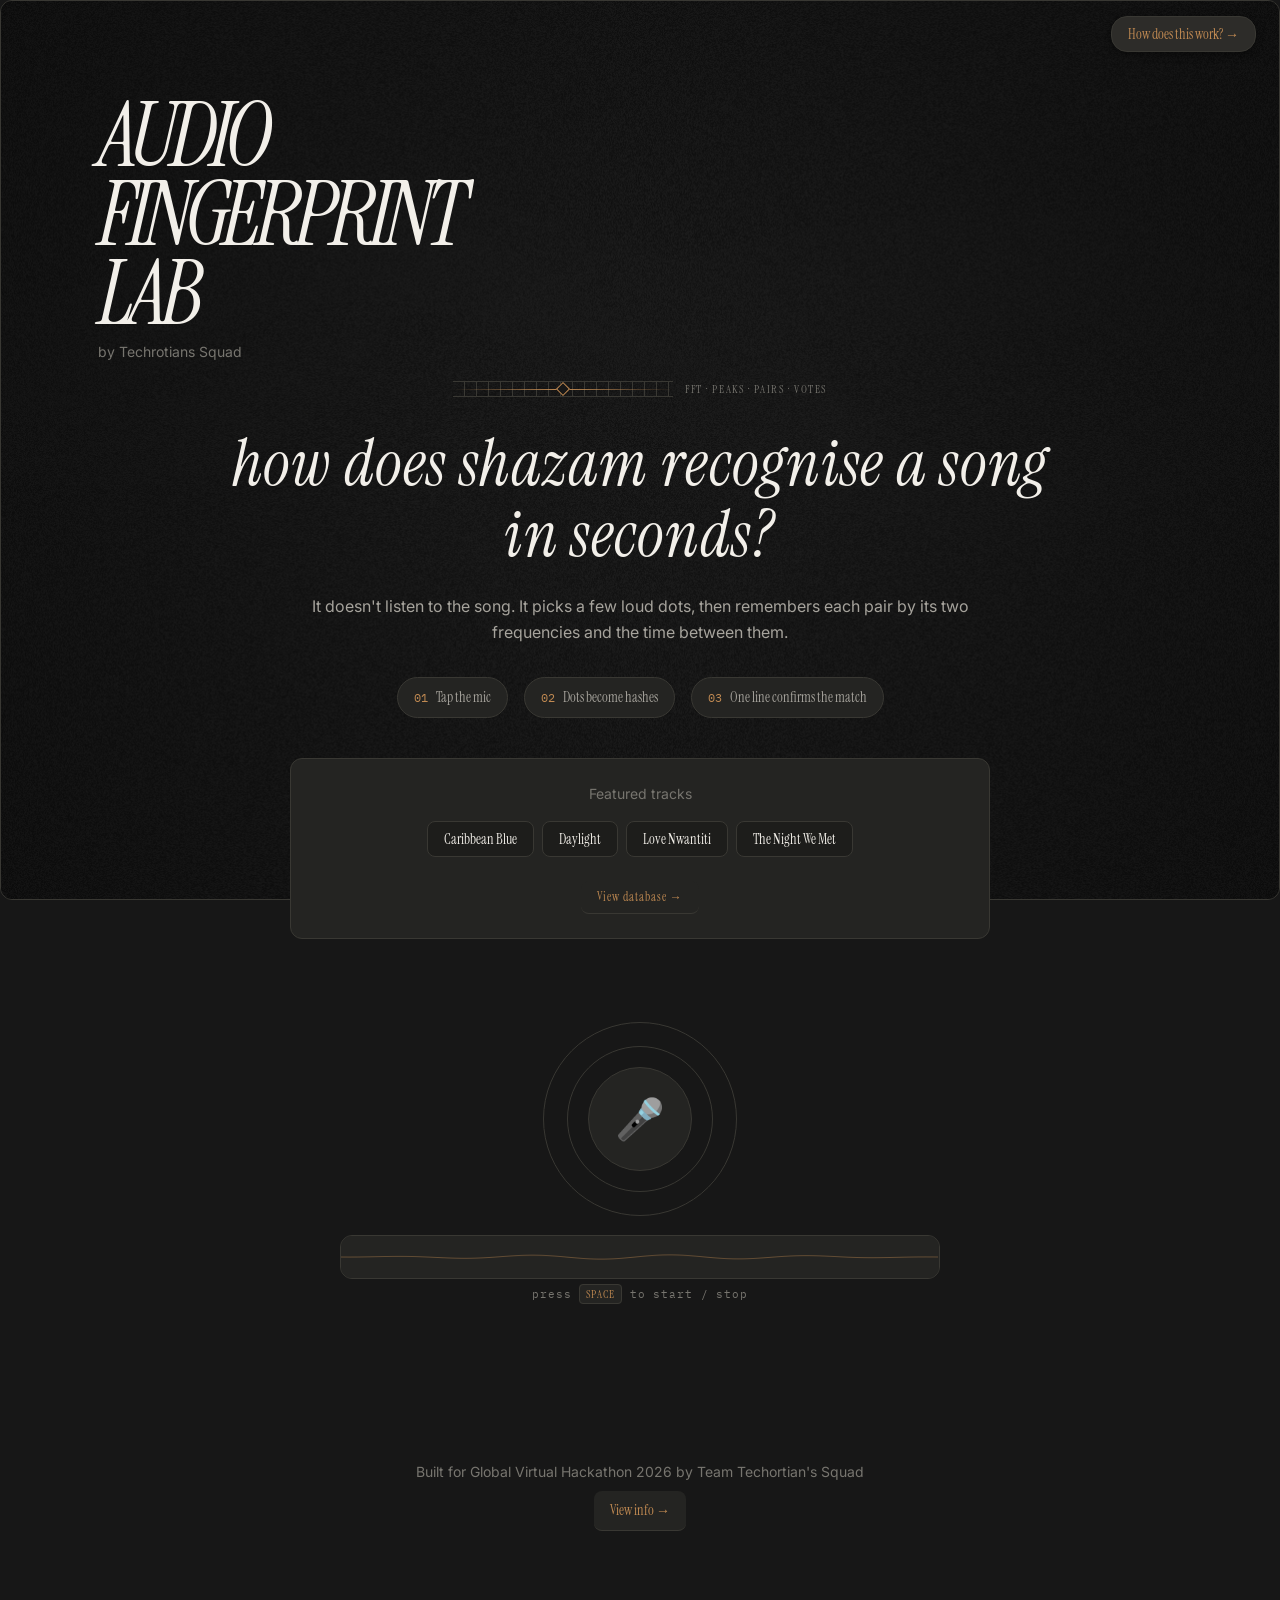
==== index.html @ 44ffc343 "Increase in Accuracy" ====
<!DOCTYPE html>
<html lang="en">
<head>
<meta charset="UTF-8">
<meta name="viewport" content="width=device-width, initial-scale=1.0">
<meta name="description" content="A browser-based visualization of constellation audio fingerprinting and Shazam-style hash matching.">
<title>Shazam Fingerprint Visualiser</title>
<link href="https://fonts.googleapis.com/css2?family=Space+Grotesk:wght@500;600&family=Inter:wght@400;500&family=IBM+Plex+Mono:wght@400&family=Instrument+Serif:ital@0;1&display=swap" rel="stylesheet">
<link rel="stylesheet" href="index.css">
<script>document.documentElement.classList.add('has-js');</script>
</head>
<body>
<canvas id="bgTexture"></canvas>
<canvas id="bgInteraction" aria-hidden="true"></canvas>
<a class="about-link" href="about.html">How does this work? &#8594;</a>
<main>
  <section id="hero">
    <div class="brand-lockup">
      <div class="brand-wordmark"><span>Audio</span><span>Fingerprint</span><span>Lab</span></div>
      <div class="brand-credit">by Techrotians Squad</div>
    </div>
    <div class="mech-strip mono" aria-hidden="true">
      <span class="mech-wave"></span>
      <span class="mech-readout">FFT · PEAKS · PAIRS · VOTES</span>
    </div>
    <h1>how does shazam recognise a song in seconds?</h1>
    <p class="thesis">It doesn't listen to the song. It picks a few loud dots, then remembers each pair by its two frequencies and the time between them.</p>
    <div class="steps">
      <div><b>01</b><span>Tap the mic</span></div>
      <div><b>02</b><span>Dots become hashes</span></div>
      <div><b>03</b><span>One line confirms the match</span></div>
    </div>
    <div class="demo-strip">
      <div class="small">Featured tracks</div>
      <div class="demo-buttons" id="demoButtons"></div>
      <a class="view-db" id="viewDb" href="about.html#database">View database &#8594;</a>
    </div>
    <div class="mic-wrap">
      <button id="micBtn" class="mic">&#127908;</button>
    </div>
    <div id="micError" class="mic-error hidden"></div>
    <div class="wave-hint">
      <canvas id="idleWave" class="idle-wave" width="600" height="44"></canvas>
      <span class="key-hint mono">press <kbd>SPACE</kbd> to start / stop</span>
    </div>
  </section>

  <div id="nowBox" class="now hidden" data-state="scanning">
    <div class="eq"><i></i><i></i><i></i><i></i></div>
    <div class="now-text">
      <span id="nowLabel" class="small">Now playing</span>
      <span id="nowName" class="now-name">—</span>
    </div>
    <div id="nowConf" class="conf-pill mono hidden">0% match</div>
    <div id="micBar" class="mic-bar hidden">
      <span class="small">Mic <b id="micState">live</b></span>
      <button id="micToggle" class="toggle">Stop mic</button>
    </div>
  </div>

  <div class="grid">
    <div class="col">
      <section id="secFft" class="panel hidden">
        <div class="section-title">Live FFT spectrum <span class="tag">0 – 4 kHz</span></div>
        <canvas id="fftCanvas" width="800" height="420"></canvas>
        <div class="axis"><span>0 Hz</span><span>1000</span><span>2000</span><span>3000</span><span>4000</span></div>
      </section>
      <section id="secSpec" class="panel hidden">
        <div class="section-title">Fingerprint anchors <span class="tag">DOTS = PEAKS · LINES = HASHES</span></div>
        <div class="canvas-wrap">
          <canvas id="specCanvas" width="800" height="280"></canvas>
          <canvas id="overlayCanvas" class="overlay" width="800" height="280"></canvas>
        </div>
        <div class="axis"><span>0 Hz</span><span>time</span><span>4000 Hz</span></div>
      </section>
    </div>
    <div class="col">
      <section id="secMatch" class="panel hidden">
        <div class="section-title">Match panel <span class="tag">TOP 3 · 5s VOTES</span></div>
        <div class="hash-ratio mono"><span id="voteMatch">0</span>/<span id="voteTotal">0</span> aligned votes</div>
        <div class="match-conf-row">
          <div class="conf match-conf"><i id="matchConfBar"></i></div>
          <span id="matchConfLabel" class="mono">0%</span>
        </div>
        <div id="cards" class="cards"></div>
      </section>
      <section id="secHash" class="panel hidden">
        <div class="section-title">Hash formation <span class="tag">LATEST 8</span></div>
        <div id="hashList" class="hash-list"></div>
      </section>
    </div>
  </div>

  <div class="wide">
    <section id="secPlayer" class="panel hidden">
      <div class="section-title">Song library <span class="tag">LOCAL ONLY</span></div>
      <div class="add-row"><label class="add-btn" for="addSong">&#43; Add song</label><input id="addSong" type="file" accept="audio/*" multiple><span id="addStatus" class="small">Local files only</span></div>
      <p class="hint">Songs in library: <span id="libraryCount" class="mono">10</span> &nbsp;·&nbsp; fingerprints stay in this browser.</p>
      <a class="view-db" href="about.html#database">View database &#8594;</a>
    </section>
    <section id="secNoise" class="panel hidden">
      <div class="section-title">Add background noise <span class="tag">OPTIONAL</span></div>
      <div class="noise-row">
        <label class="noise-label" for="noiseSlider">Background noise</label>
        <input id="noiseSlider" type="range" min="0" max="1" step="0.01" value="0">
        <span id="noiseVal" class="mono">0.00</span>
      </div>
      <div class="chain mono"><span>peaks <b id="mPeaks">0</b></span><span>&#8594;</span><span>hashes <b id="mHashes">0</b></span><span>&#8594;</span><span>votes <b id="mVotes">0</b></span></div>
      <div class="conf"><i id="confBar"></i></div>
      <p class="hint">Turn up the noise. Some dots disappear, but the <b>lines between the survivors</b> keep matching. That's the whole trick.</p>
    </section>
  </div>
  <div class="foot">
    Built for Global Virtual Hackathon 2026 by Team Techortian's Squad<br>
    <a id="infoLink" href="about.html">View info &#8594;</a>
  </div>
</main>
<div id="tourBlocker" class="hidden"></div>
<svg id="tourArrowLayer" class="hidden" xmlns="http://www.w3.org/2000/svg"></svg>
<div id="tourTip" class="hidden"></div>
<div id="eggToast" class="egg-toast mono">shazam &mdash; nice find.</div>
<div id="debugPanel" class="debug-panel hidden">
  <div class="debug-head"><span>Fingerprint debug &middot; press D to hide</span><button id="selfTestBtn" type="button">Run 8-clip self test</button></div>
  <pre id="debugBody">Waiting for audio. Press D to toggle diagnostics.</pre>
</div>
<script>

/* ---------- Static monochromatic background texture ---------- */
(function(){
  const cv=document.getElementById('bgTexture');
  if(!cv) return;
  const ctx=cv.getContext('2d',{alpha:false});
  let seed=0x9E3779B9;
  function rnd(){
    seed^=seed<<13; seed^=seed>>>17; seed^=seed<<5;
    return (seed>>>0)/4294967296;
  }
  function smoothClosed(pts){
    const n=pts.length;
    ctx.moveTo(pts[0].x,pts[0].y);
    for(let i=0;i<n;i++){
      const p0=pts[(i-1+n)%n],p1=pts[i],p2=pts[(i+1)%n],p3=pts[(i+2)%n];
      ctx.bezierCurveTo(
        p1.x+(p2.x-p0.x)/6,p1.y+(p2.y-p0.y)/6,
        p2.x-(p3.x-p1.x)/6,p2.y-(p3.y-p1.y)/6,
        p2.x,p2.y);
    }
    ctx.closePath();
  }
  function draw(){
    const w=window.innerWidth,h=window.innerHeight;
    cv.width=w; cv.height=h;
    cv.style.width=w+'px'; cv.style.height=h+'px';
    seed=0x9E3779B9;

    // Layer 1 — dense film grain folded into the #171717 base, 0.55 opacity.
    const img=ctx.createImageData(w,h),d=img.data;
    for(let i=0;i<d.length;i+=4){
      const v=(16.4+rnd()*13.2)|0;
      d[i]=v; d[i+1]=v; d[i+2]=v; d[i+3]=255;
    }
    ctx.putImageData(img,0,0);

    // Layer 2 — long, soft, drifting wave formations.
    const waveTones=['#1E1E1C','#22221F','#252523','#202020','#232321','#1F1F1D','#242422','#21211F'];
    const waves=6+Math.floor(rnd()*3);
    ctx.lineCap='round'; ctx.lineJoin='round';
    for(let n=0;n<waves;n++){
      const baseY=h*(0.10+rnd()*0.80), amp=h*(0.05+rnd()*0.18);
      let x=-64, y=baseY+(rnd()-0.5)*amp;
      ctx.beginPath(); ctx.moveTo(x,y);
      while(x<w+80){
        const step=w/(2+Math.floor(rnd()*3));
        ctx.bezierCurveTo(
          x+step*0.32, y+(rnd()-0.5)*amp*2.2,
          x+step*0.68, baseY+(rnd()-0.5)*amp*2.2,
          x+step, baseY+(rnd()-0.5)*amp*1.3);
        x+=step; y=baseY+(rnd()-0.5)*amp*1.3;
      }
      ctx.strokeStyle=waveTones[n%waveTones.length];
      ctx.lineWidth=60+rnd()*60;
      ctx.globalAlpha=0.03+rnd()*0.04;
      ctx.stroke();
    }

    // Layer 3 — topographic contour clusters in a few organic regions.
    const clusters=3+Math.floor(rnd()*2);
    ctx.lineWidth=1;
    for(let c=0;c<clusters;c++){
      const cx=w*(0.12+rnd()*0.76), cy=h*(0.15+rnd()*0.70);
      const rx=90+rnd()*170, ry=60+rnd()*120;
      const lines=8+Math.floor(rnd()*5);
      ctx.strokeStyle=(c%2)?'#202020':'#282826';
      ctx.globalAlpha=0.08+rnd()*0.04;
      for(let k=0;k<lines;k++){
        const s=0.55+k*(0.92/lines), pts=[];
        for(let j=0;j<12;j++){
          const a=(j/12)*Math.PI*2;
          const wob=1+0.14*Math.sin(a*3+c)+0.08*Math.cos(a*5+k);
          pts.push({x:cx+Math.cos(a)*rx*s*wob,y:cy+Math.sin(a)*ry*s*wob});
        }
        ctx.beginPath(); smoothClosed(pts); ctx.stroke();
      }
    }

    // Layer 4 — short woven fabric fibres.
    ctx.lineWidth=0.6;
    const fibres=['#1A1A18','#1E1E1C','#222220'];
    for(let i=0;i<260;i++){
      const x=rnd()*w, y=rnd()*h, a=rnd()*Math.PI*2, len=4+rnd()*8;
      ctx.strokeStyle=fibres[Math.floor(rnd()*3)];
      ctx.globalAlpha=0.06+rnd()*0.03;
      ctx.beginPath(); ctx.moveTo(x,y);
      ctx.lineTo(x+Math.cos(a)*len,y+Math.sin(a)*len); ctx.stroke();
    }

    // Layer 5 — photographic vignette.
    ctx.globalAlpha=1;
    const g=ctx.createRadialGradient(w/2,h/2,Math.min(w,h)*0.18,w/2,h/2,Math.max(w,h)*0.78);
    g.addColorStop(0,'rgba(0,0,0,0)');
    g.addColorStop(1,'rgba(0,0,0,0.45)');
    ctx.fillStyle=g; ctx.fillRect(0,0,w,h);
  }
  draw();
  let timer=0;
  window.addEventListener('resize',function(){clearTimeout(timer);timer=setTimeout(draw,120);});
})();

/* ---------- Pointer-reactive background grain ---------- */
(function(){
  const cv=document.getElementById('bgInteraction');
  if(!cv) return;
  const ctx=cv.getContext('2d');
  if(!ctx) return;

  let width=0,height=0,dpr=1,targetX=0,targetY=0,x=0,y=0;
  let hasPointer=false,pointerDown=false,lastMove=0,frame=0;
  const ripples=[];

  function schedule(){
    if(!frame) frame=requestAnimationFrame(render);
  }
  function resize(){
    dpr=Math.min(window.devicePixelRatio||1,2);
    width=window.innerWidth;height=window.innerHeight;
    cv.width=Math.round(width*dpr);cv.height=Math.round(height*dpr);
    cv.style.width=width+'px';cv.style.height=height+'px';
    ctx.setTransform(dpr,0,0,dpr,0,0);
    schedule();
  }
  function moveTo(e){
    targetX=e.clientX;targetY=e.clientY;
    if(!hasPointer){x=targetX;y=targetY;hasPointer=true;}
    lastMove=performance.now();
    schedule();
  }
  function drawGrain(cx,cy,radius,intensity,count){
    for(let i=0;i<count;i++){
      const angle=Math.random()*Math.PI*2;
      const distance=Math.sqrt(Math.random())*radius;
      const falloff=1-distance/radius;
      const alpha=(.45+Math.random()*.42)*intensity*Math.sqrt(falloff);
      const size=Math.random()<.65?1:Math.random()<.9?2:3;
      ctx.fillStyle='rgba(166,163,156,'+alpha.toFixed(3)+')';
      ctx.fillRect(cx+Math.cos(angle)*distance,cy+Math.sin(angle)*distance,size,size);
    }
  }
  function drawGrainRipple(cx,cy,radius,intensity,progress){
    const clusters=Math.round(12+progress*12);
    for(let i=0;i<clusters;i++){
      const centerAngle=Math.random()*Math.PI*2;
      const grains=3+Math.floor(Math.random()*7);
      for(let j=0;j<grains;j++){
        const angle=centerAngle+(Math.random()-.5)*.42;
        const distance=Math.max(0,radius+(Math.random()-.5)*(10+progress*24));
        const alpha=(.35+Math.random()*.5)*intensity;
        const size=Math.random()<.65?1:Math.random()<.9?2:3;
        ctx.fillStyle='rgba(166,163,156,'+alpha.toFixed(3)+')';
        ctx.fillRect(cx+Math.cos(angle)*distance,cy+Math.sin(angle)*distance,size,size);
      }
    }
  }
  function render(now){
    frame=0;
    ctx.clearRect(0,0,width,height);

    const age=now-lastMove;
    const intensity=pointerDown?1:Math.max(0,1-age/850);
    if(hasPointer && intensity>.01){
      x+=(targetX-x)*.24;y+=(targetY-y)*.24;
      drawGrain(x,y,66, intensity, Math.round(1800+intensity*1500));
    }

    for(let i=ripples.length-1;i>=0;i--){
      const ripple=ripples[i],progress=Math.max(0,(now-ripple.time)/1050);
      if(progress>=1){ripples.splice(i,1);continue;}
      const radius=progress*260;
      drawGrainRipple(ripple.x,ripple.y,radius,(1-progress)*.85,progress);
    }

    if((hasPointer && intensity>.01) || ripples.length) schedule();
  }

  window.addEventListener('pointermove',moveTo,{passive:true});
  window.addEventListener('pointerdown',function(e){
    moveTo(e);
    pointerDown=true;
    ripples.push({x:e.clientX,y:e.clientY,time:performance.now()});
    if(ripples.length>5) ripples.shift();
    schedule();
  },{passive:true});
  window.addEventListener('pointerup',function(){pointerDown=false;});
  window.addEventListener('pointercancel',function(){pointerDown=false;});
  window.addEventListener('blur',function(){pointerDown=false;});
  window.addEventListener('resize',resize,{passive:true});
  resize();
})();

const $ = id => document.getElementById(id);
const DATABASE_URL='about.html#database';

function ensureDebugPanel(){
  const el=$('debugPanel');
  if(!el.dataset.wired){
    el.dataset.wired='1';
    $('selfTestBtn').addEventListener('click', runSelfTest);
  }
  return el;
}
let state = {
  ctx:null, analyser:null, micSource:null, noiseSource:null, noiseGain:null, stream:null,
  running:false, micGen:0, peaks:[], peakId:0, hashes:[], hashedPairs:new Set(),
  cards:[], matchedPeaks:new Set(), sessionStart:0, lastPeakTime:0,
  noiseLevel:0, mix:null, winner:null, scanCandidate:null,
  listenStart:null, lastPeakAt:0, decision:'scanning', learning:null,
  micConnected:false, micDenied:false, confidence:0, hashSig:'',
  debug:false, dbg:{peakFrames:[],lookups:0,hits:0,hashTotal:0,lastLog:0,report:null},
  selfTest:null,
};
const BUILTIN_SONGS=[{"name":"The Winner Takes It All","index":[["1A345",[30.5,31,31.25,31.5,32,32.5,33,33.25,33.5,34.75,37,37.5,49.25,49.75,54,54.25,56.25,56.75]],["1A34A",[30.5,31,31.5,31.75,32,32.5,32.75,33,33.75,37,40.75,49.25,54.5,55.5,56.25,58.75]],["1A683",[3.75,4.5,5.25,33.25,33.75,37,37.5,38,46.75,50.25,56.25,56.5]],["1A688",[3,4.5,32.75,33.25,33.75,37,37.5,49,49.75,54.75,55.5]],["1A68A",[3,3.75,4.5,32.5,33,33.5,40.75,54.5,55.5]],["34348",[3,3.75,18,34,34.5,37.25,49.75,55.5,56.5]],["1A348",[3,3.75,4.5,30.5,34,49,49.75,54.75]],["34343",[18.5,33.5,34.5,37.25,37.75,48.75,56.25,56.5]],["4E34A",[17.75,31,32.5,33.75,34.25,49.25,53.25,58.75]],["68343",[32.75,33,33.25,35,41.5,49,54.25,56.5]],["1A4E3",[18.75,31.25,31.5,31.75,49,49.25,56.75]],["1D345",[25.75,32.25,32.75,40.25,46.25,55.75,56]],["27343",[5,30.25,31.5,31.75,49.5,57,58.5]],["3468A",[3,3.75,17.5,33.5,37.25,48.75,55.5]],["34D03",[3.75,18,18.5,37.25,38.25,48.75,56.25]],["68345",[4,4.75,18.25,33.25,37,37.5,54.25]],["68348",[32.75,33,33.25,42.25,49,56.5,59]],["68688",[4.75,32.75,33.25,37,37.5,42.25,49]],["172EA",[44,44.5,45.5,46.25,46.5,47.25]],["1A268",[30.5,31.25,31.75,33.25,33.75,41.75]],["1D9C3",[16.75,17.5,23.25,25.75,32.25,32.75]],["4E348",[30.5,31,32.5,33,34.25,53.25]],["68683",[18.25,33.25,37,37.5,41.5,56.5]],["1734A",[39.75,48.25,53,54.5,55.25]],["1A4E5",[4.5,15.75,33.75,41.75,56.5]],["1A9C5",[30.5,32,33.25,33.75,37.5]],["1AD08",[32,32.5,37.5,40.75,56.75]],["1D34A",[25.25,32.25,32.75,45.75,55.75]],["1D4EA",[16.75,28.5,29.25,44.75,56]],["1D745",[16.75,17.5,32.75,51.25,58]],["213AA",[6.75,16.5,22.25,24.5,50.75]],["27D0A",[17.75,31.75,32,48,53.25]],["2E34A",[3.5,30,46,48.25,55.25]],["3426A",[33.5,34,47,50.5,56.75]],["4E4E5",[7.5,16.5,17.75,31,33.75]],["172E5",[39.25,44,44.5,45]],["1A265",[26.25,33.75,34,57.25]],["1A468",[3,3.75,5.25,38]],["1A9A5",[4.5,33.75,34.75,50.5]],["1AD05",[32.75,37,38,41.75]],["1D3A8",[11.25,16.75,23.25,28.5]],["1DD08",[16.75,17.5,32.25,55.75]],["279C8",[16.25,17,30.25,31.75]],["27D05",[17,17.75,18.25,57]],["2E2E5",[39.25,44,46,54]],["3434A",[30.5,34,48.75,55.5]],["349C3",[17.5,33.5,34,37.75]],["3A343",[18.5,40.5,56,58.5]],["4E268",[26,30.5,33.75,34.25]],["4E343",[26,31,33,33.75]],["4E345",[31,32.5,34.25,49.25]],["4ED05",[17,17.75,32.5,38]],["573A5",[22.75,26.75,28.75,45.25]],["68D08",[4,17.5,37.5,41.5]],["11343",[37.75,42.75,54]],["173A3",[44,44.5,45.5]],["17AE8",[39.75,44.5,55.25]],["1A22A",[3.75,37.5,41.75]],["1A2EA",[43,54.25,58.75]],["1A5CA",[3.75,43,54.25]],["1D348",[25.5,46.25,58]],["1D5C3",[28.5,44.25,45.75]],["1D8A3",[24,28.5,46.25]],["1DAE3",[28.5,40.25,55.75]],["1DB83",[12,45.25,45.75]],["23345",[3.25,15.25,37]],["23688",[3.25,4.5,37]],["272C8",[8,48,58.5]],["273A8",[31.5,32,45]],["27688",[17.75,42.25,48]],["27743",[17,17.75,18.25]],["34463",[3,5.25,5.5]],["345CA",[3.75,38.25,43]],["3AD03",[17.25,18,18.5]],["45E8A",[15.75,24.25,28.75]],["4D343",[5,34.5,34.75]],["4D3A3",[23,29,51]],["4E3A3",[7.5,16.5,32.5]],["4ECEA",[17.75,53.25,58.75]],["4ED0A",[16.5,17.75,53.25]],["574E5",[20.25,29,45.25]],["57FE3",[19,27.5,51.75]],["5CFE5",[19.25,19.75,46]],["68223",[37.5,38.25,54.25]],["68FEA",[18.25,18.75,35]],["162E5",[43.5,59.25]],["169C5",[7,48.75]],["17345",[46.25,46.5]],["175A5",[39.25,48.25]],["175C5",[44,45.5]],["17B85",[45,45.5]],["17B8A",[44.5,45]],["1A223",[4.5,37.5]],["1A2C5",[43,58.75]],["1A325",[40.75,56.5]],["1A428",[15.75,41.75]],["1A463",[3,5.25]],["1A825",[15.75,58.75]],["1D32A",[40.25,56]],["1D743",[40.25,55.75]],["1DEA8",[25.75,28.5]],["203A5",[31.75,50.75]],["2124A",[9,9.5]],["21345",[34.25,42.5]],["21748",[9,16.5]],["21E88",[9,24.5]],["229C8",[37.25,52.5]],["22CE3",[52.5,53.5]],["23348",[3.75,4.5]],["272E5",[45,45.75]],["27B8A",[18.25,45]],["2B4E8",[4.25,20]],["2D34A",[39.75,48.75]],["2E4EA",[44,48.25]],["2E683",[3.5,55.25]],["2E9CA",[30,48.25]],["2EAE8",[44.5,55.25]],["34428",[33.5,41.75]],["349A5",[34,50.5]],["34AE5",[18.5,55.5]],["34B88",[11.5,18.5]],["34FE8",[11.5,18.5]],["3A685",[18,56]],["3A9C5",[17.25,33.25]],["3AD0A",[17.25,40.5]],["3AFE3",[17.25,51.75]],["413A8",[24.75,31.5]],["41E85",[16.25,24.75]],["45825",[15.75,24.25]],["4E4E8",[17,31]],["4E5C8",[26,53.25]],["4E688",[17.75,33.75]],["4E743",[17,17.75]],["4E825",[31,58.75]],["4E9C8",[17,33]],["57343",[40.5,56]],["57B83",[19,45.25]],["57B88",[19,45.25]],["57FE8",[19,28.75]],["5C3A3",[45.5,46]],["5CAEA",[19.25,28]],["5CB85",[19.25,45.5]],["5CFEA",[19.25,45.5]],["663A3",[7.5,27]],["66FE8",[7.5,27]],["6868A",[17.5,33]],["689C3",[17.5,49]],["689C5",[33.25,37.5]],["68B8A",[18.25,18.75]],["743A3",[11,25.25]],["749C8",[25.25,29.75]],["7FAEA",[19.25,27.75]],["7FFEA",[19.25,30.75]],["119C3",[37.75]],["124A8",[10]],["13CC3",[26.75]],["162EA",[43.5]],["16423",[8.75]],["16428",[8.75]],["165C5",[43.5]],["1674A",[8.75]],["173AA",[39.25]],["174E5",[44.5]],["178AA",[45.5]],["19345",[41.25]],["19685",[41.25]],["19D03",[41.25]],["1A565",[3.75]],["1A5E3",[43]],["1A865",[43]],["1ACC8",[26.25]],["1D2CA",[7.75]],["1D828",[24]],["1D8A8",[45.75]],["1D8AA",[23.25]],["1D9A5",[28.5]],["1DBA8",[29.25]],["21245",[9.5]],["212CA",[42.5]],["21425",[9]],["215E8",[42.5]],["21685",[42.5]],["21743",[9.5]],["2186A",[42.5]],["21AE5",[22.25]],["21E83",[9.5]],["224E8",[52.5]],["234E5",[4.5]],["2356A",[3.25]],["239A5",[4.5]],["275C8",[53.25]],["275CA",[45]],["27B85",[45]],["2B343",[4.25]],["2B34A",[4.25]],["2B463",[4.25]],["2B9A8",[4.25]],["2D3A5",[39.75]],["2D5CA",[47.25]],["2D748",[39.75]],["2DAE8",[39.75]],["2E8A5",[46]],["2F2C3",[43.25]],["2F5C8",[43.25]],["2F863",[43.25]],["342C5",[43]],["343A8",[50.5]],["345E3",[43]],["34768",[50.5]],["34865",[43]],["34FE5",[3]],["392C8",[35.5]],["39588",[35.5]],["39803",[35.5]],["3A243",[9.75]],["3A328",[40.5]],["3A448",[51.75]],["3A4AA",[9.75]],["3ACEA",[51.75]],["3B745",[51.25]],["3BFE8",[51.25]],["402C5",[35.75]],["40585",[35.75]],["432EA",[43.5]],["435C5",[43.5]],["455A8",[46.5]],["45FE5",[24.25]],["4D2CA",[35.25]],["4D58A",[35.25]],["4D723",[35.25]],["4D748",[51]],["4D763",[51]],["4D805",[35.25]],["4DBAA",[29]],["4DEA3",[29]],["4DFEA",[51]],["4E2C5",[58.75]],["4ECCA",[26]],["57328",[40.5]],["57D0A",[40.5]],["5C5C5",[45.5]],["5C8A5",[46]],["5C8AA",[45.5]],["5D4E3",[30]],["5DFE8",[30]],["674E5",[52.75]],["679C5",[52.75]],["6842A",[41.5]],["68AE8",[18.25]],["7434A",[25.25]],["744AA",[9.75]],["754EA",[29.25]],["75BA8",[29.25]],["7F4E5",[20.25]],["7FCE8",[52]],["7FE85",[24.75]],["13265",[11,11.25,11.5,32,34,34.25,34.5,42,57.75]],["1D3A5",[10.25,10.75,25.25,32.25,44.25,44.75,45.25,45.75,51.25]],["2734A",[17.75,29.5,30.25,34.25,45.75,49.25,49.5,53.25]],["34345",[4,4.75,30.5,33.5,34.5,40.25,48.75,49.75]],["13348",[15,29.75,31.25,32.5,34,34.25,34.5]],["1A3AA",[15.75,26.25,31.25,31.75,34.75,50.25,54.75]],["34685",[17.5,18,33.5,34,37.25,37.75,56.25]],["1D4E3",[7.75,16.75,17.5,23.25,29.25,44.75]],["27683",[5,17.75,18.25,30.25,34.25,49.5]],["273A3",[14,23,29,32,45]],["273A5",[13.75,16.25,17,23.5,45.75]],["274E8",[16.25,17,18.25,29.5,45]],["4E68A",[16.5,17,19,32.5,33]],["1226A",[10,10.5,10.75,25.75]],["13345",[31.25,34.5,42.5,58.25]],["173A8",[44,44.5,45,45.5]],["1A225",[38,47,54,54.25]],["1A4E8",[31,31.25,41.75,56.25]],["1A9A8",[33.5,33.75,34,50.25]],["1A9C8",[15.75,31.75,33,49.75]],["1D688",[32.75,46.25,55.75,56]],["274E5",[17.75,23,29,31.5]],["279CA",[29.5,31.5,32,49.5]],["2E685",[3.5,4.75,30,48.25]],["34D0A",[3,34,55.5,56.5]],["4E683",[17.75,33.75,34.25,38]],["684E3",[4.75,17.5,18.75,49]],["12265",[10.5,10.75,26.25]],["125C3",[3.25,26.25,39]],["1334A",[42,48,57.75]],["139C3",[13.5,34,58.5]],["143A8",[44,45,55]],["163A8",[7,9.5,43.5]],["175CA",[45,47.25,53]],["1A4EA",[30.5,33.25,47]],["1A5C5",[3,26.25,54.75]],["1AC28",[15.75,31.25,35]],["1D265",[11.25,29.25,58]],["2726A",[14,30.25,31.5]],["278A8",[5,23.5,45.75]],["2C5C5",[12.75,28.25,54.75]],["2E26A",[13.25,28.75,44]],["2E343",[3.5,54,55.25]],["2E3A5",[26.75,28.75,55.25]],["2E68A",[39.25,46,55.25]],["34468",[3,3.75,5.25]],["34745",[17.5,18,55.5]],["61D0A",[16.5,32,48]],["11228",[37.75,54]],["12CC8",[10,26.25]],["134E5",[29.75,31.25]],["13748",[32.5,57.75]],["139CA",[32,57.75]],["142E5",[44,45]],["16345",[48.75,59.25]],["173A5",[39.75,55.25]],["174E3",[45.5,53]],["174EA",[44,48.25]],["17748",[39.75,55.25]],["1A405",[31.25,50.25]],["1A645",[40.75,56.5]],["1AAE5",[26.25,55.5]],["1D2E8",[44.75,45.75]],["1D448",[23.25,51.75]],["1D64A",[40.25,56]],["222E5",[38.75,52.5]],["22825",[24.25,31]],["23228",[37,38.75]],["235C3",[3.25,4.5]],["2368A",[3.75,4.5]],["2742A",[8,23.5]],["27445",[20.75,23.5]],["275C3",[45.75,48]],["2768A",[17,49.5]],["2774A",[16.25,17]],["27C23",[16.25,31.75]],["27CE5",[18.25,53.25]],["2C3AA",[28.25,54.75]],["2E3AA",[13.25,39.25]],["2E4E5",[13.25,44.5]],["2E5A5",[39.25,48.25]],["2E9A3",[4.75,28.75]],["32268",[41.25,57]],["33348",[33,34]],["33685",[33,41.25]],["34228",[4,37.75]],["342EA",[38.25,43]],["3A688",[17.25,33.25]],["454E5",[15.75,23]],["4D268",[29,34.25]],["4D685",[5,33]],["4EFE3",[19,30.5]],["574E8",[22.75,28.75]],["57FEA",[26.75,28.5]],["5C568",[3.5,19.25]],["5CAE5",[19.75,28]],["619C5",[16.5,32]],["6822A",[37.5,38.5]],["685CA",[38.25,54.25]],["68685",[17.5,33]],["74685",[11,50]],["7F828",[29.5,30.75]],["7FE88",[9,24.5]],["7FFE5",[19.25,19.75]],["112E8",[38.5]],["122E3",[39]],["125A8",[39]],["13405",[31.25]],["13BA3",[29.75]],["152E5",[47.75]],["155C5",[47.75]],["16245",[9.5]],["162C8",[8.75]],["16468",[36.25]],["164C3",[43.5]],["16743",[9.5]],["179CA",[48.25]],["1A24A",[38]],["1A4C8",[43]],["1AE83",[49.75]],["1AEA3",[26.25]],["1B2C5",[6.5]],["1D425",[24]],["1DC88",[51.25]],["204E3",[31.75]],["212C5",[9]],["21823",[24.5]],["22425",[24]],["22828",[24]],["228A3",[24]],["2334A",[37]],["239CA",[37]],["23D05",[37]],["25E83",[10.75]],["262E8",[43.75]],["265C3",[43.75]],["27403",[31.5]],["2BAE3",[20]],["2BFE3",[20]],["2C468",[36.25]],["2D2A5",[47.25]],["2D2EA",[47.25]],["2DAE5",[47.25]],["2E46A",[3.5]],["2E568",[3.5]],["2ED03",[54]],["2EEA5",[28.75]],["2F2E8",[43.25]],["2F4C5",[43.25]],["32345",[41.25]],["32685",[41.25]],["32D03",[41.25]],["339C8",[33]],["344C8",[43]],["345A3",[47]],["345C5",[3]],["34645",[56.5]],["34AE8",[47]],["34AEA",[18]],["3A4E5",[17.25]],["3A648",[40.5]],["3AC83",[51.75]],["3BC88",[51.25]],["41403",[31.5]],["414E5",[31.5]],["432E5",[43.5]],["434C3",[43.5]],["45423",[24.25]],["45685",[46.5]],["4DC8A",[51]],["4E225",[38]],["4E24A",[38]],["4EAE8",[26]],["4EE88",[49.25]],["4EEA5",[26]],["5756A",[19]],["575C5",[47.75]],["57648",[40.5]],["5764A",[56]],["57685",[56]],["57CC3",[26.75]],["5C4EA",[19.75]],["5C68A",[46]],["5D345",[30]],["614E5",[16.5]],["61748",[16.5]],["64445",[52]],["64CE8",[52]],["749AA",[50]],["75CC5",[26.5]],["7FAE5",[19.75]],["7FB85",[19.25]],["133A3",[11,11.25,14,32,32.5,45,51.5,57.75]],["27348",[30.25,31.75,32,34.25,42.25,49.5,53.25]],["1D263",[11.25,11.5,32.25,44.75,51.25,58]],["134E3",[13.5,31.25,34,42,58.25]],["27265",[13.75,31.5,32,34.25,53.25]],["344E3",[4.75,17.5,18,34,56.75]],["0D34A",[14.75,30.25,36.5,56.25]],["13D05",[32.5,34.5,53.75,58.5]],["22348",[31,36.75,37.25,53.5]],["27685",[5,17,42.5,49.25]],["344E5",[18.5,41.75,48.75,56.5]],["34688",[3,4.75,49.75,55.5]],["115C8",[38.5,47.5,54.5]],["11685",[4.75,36.75,37.75]],["1634A",[39.75,48.75,53]],["1A3A5",[31.75,35.25,55.5]],["1D123",[10.25,25.5,25.75]],["1D2E3",[44.25,45.25,46.25]],["22343",[31,36.75,37.25]],["2242A",[5.75,15.25,21.25]],["224EA",[4,15.25,31]],["279C3",[16.25,30.25,58.5]],["2E3A3",[44,44.5,46]],["349C5",[18.5,30.5,48.75]],["4E3A5",[13.75,17,23.5]],["4EC2A",[13.75,31,32.5]],["6134A",[14.75,31.5,32]],["684E8",[17.5,18.25,41.5]],["095CA",[25.75,38.25]],["0B168",[6.5,7.25]],["0B42A",[8,8.5]],["133A5",[11.5,26.75]],["133AA",[11,31.25]],["134E8",[31.25,57.75]],["1368A",[32.5,42]],["139A8",[34,34.5]],["1668A",[36.25,48.75]],["17285",[44.5,54.5]],["172C5",[39.25,48.25]],["17685",[46.5,48.25]],["1A445",[5.25,30.5]],["1B423",[6.5,22]],["1D4E8",[17.5,44.25]],["1D9CA",[16.75,32.75]],["20268",[31.75,50.75]],["22263",[31,53.5]],["2526A",[10.75,25.75]],["27423",[16.25,42.25]],["27448",[5,30.25]],["279C5",[23,32]],["27B83",[19,45.75]],["27CEA",[17.75,53.25]],["2E28A",[44,54]],["2E2C5",[39.25,48.25]],["2E9C5",[13.25,30]],["3422A",[3.75,41.75]],["34CE3",[3,18.5]],["4126A",[30.25,31.5]],["41343",[30.25,31.5]],["419C3",[16.25,30.25]],["4E445",[23.5,30.5]],["4E4EA",[30.5,31]],["5768A",[19,47.75]],["5C34A",[3.5,46]],["67FE5",[18.75,53.75]],["68225",[42.25,54.25]],["68245",[38.5,41.5]],["689C8",[18.25,33]],["09223",[38.25]],["09248",[38.25]],["092EA",[38.25]],["0B2C8",[8]],["0B3A5",[7.25]],["0D8AA",[14.75]],["102A3",[47.5]],["102E8",[47.5]],["105C8",[47.5]],["11125",[37.75]],["11245",[38.5]],["122E8",[39]],["1372A",[34.5]],["13823",[31.25]],["145CA",[45]],["14B85",[45]],["14B8A",[45]],["152CA",[47.75]],["16163",[7]],["1616A",[7]],["164EA",[7]],["16CC5",[7]],["1728A",[44]],["175A8",[46.5]],["179C3",[53]],["1A123",[38]],["1A128",[37.5]],["1A5A3",[47]],["1A76A",[50.25]],["1A823",[31.25]],["1A82A",[30.5]],["1B168",[6.5]],["1BCCA",[6.5]],["1D163",[7.75]],["1D58A",[27.25]],["1D5AA",[46.25]],["1D663",[32.75]],["1D668",[32.25]],["1D82A",[29.25]],["1D98A",[45.75]],["1D9C5",[25.5]],["203AA",[31.75]],["209C8",[31.75]],["22408",[31]],["224E5",[31]],["238A5",[15.25]],["262E3",[43.75]],["263A5",[43.75]],["2766A",[32]],["2798A",[45.75]],["2C3A3",[28.25]],["2C9A8",[28.25]],["2CEAA",[28.25]],["2D203",[47.25]],["2E988",[46]],["2F3AA",[43.25]],["34125",[37.75]],["342A8",[47]],["34CE8",[18]],["3A2C8",[58.5]],["3A828",[58.5]],["3A9C3",[58.5]],["41345",[59.25]],["41FE5",[30.25]],["433A8",[43.5]],["4520A",[46.5]],["45345",[46.5]],["45983",[46.5]],["45C28",[15.75]],["4C5A5",[46.75]],["4C683",[46.75]],["4CAEA",[46.75]],["4E123",[38]],["4E243",[26]],["4E665",[32.5]],["4E82A",[30.5]],["572E5",[47.75]],["5744A",[20.25]],["5C2E5",[46]],["5C2EA",[45.5]],["5C3A8",[45.5]],["5C4E3",[45.5]],["5C563",[19.75]],["5C5CA",[12.25]],["5C988",[46]],["5D44A",[30]],["5D823",[30]],["5D9C5",[30]],["642EA",[52]],["664E5",[7.5]],["672E3",[52.75]],["67AE3",[18.75]],["67B85",[18.75]],["67B8A",[18.75]],["67FEA",[18.75]],["68CE5",[18.25]],["753A8",[26.5]],["7582A",[29.25]],["75AE3",[26.5]],["7F5CA",[27.75]],["7FFE3",[24.5]],["1AD03",[3.75,4.5,32.5,33,34.75,38,54,56.25,57.25,58.75]],["13343",[31.25,32.5,34.5,34.75,35,53.75,58.5]],["1A26A",[33.25,33.5,33.75,34,47,56.75,58.75]],["1AD0A",[3,3.75,31.75,37.5,55.5,56.5]],["1A263",[31,31.75,33.75,34.75,41.75]],["34D08",[4,17.5,18,37.75]],["1D9C8",[25.25,32.25,58]],["2E348",[46,48.25,54]],["34D05",[34.5,37.75,41.75]],["4E685",[17,33,49.25]],["744E3",[7.75,16.75,23.25]],["0926A",[10.5,25.75]],["0D465",[14.75,36.5]],["11463",[36.75,38.5]],["11D08",[36.75,37.75]],["1358A",[11.75,53.75]],["144E8",[13.25,45]],["1A305",[56.75,57.25]],["1A30A",[56.25,56.75]],["1D685",[17.5,56]],["1DD03",[27.25,32.75]],["21E8A",[6.75,22.25]],["225C5",[38.75,53.5]],["23685",[3.25,15.25]],["3446A",[4.75,37.75]],["349AA",[4,33.5]],["3A348",[18,56]],["4E1AA",[13.75,50.5]],["743A8",[16.75,23.25]],["7F683",[3.5,19.75]],["09245",[25.75]],["09345",[25.75]],["094A3",[10.5]],["099C3",[25.75]],["0A725",[35]],["0A808",[35]],["0A9A3",[35]],["0B4E8",[7.25]],["0BCC3",[7.25]],["10AE3",[47.5]],["112C8",[42.75]],["1146A",[37.75]],["115E5",[42.75]],["11683",[42.75]],["11868",[42.75]],["12125",[10]],["123AA",[26.25]],["12AE5",[26.25]],["13665",[32.5]],["13825",[29.75]],["139C8",[29.75]],["1568A",[47.75]],["1612A",[9.5]],["17445",[53]],["1834A",[57.75]],["189CA",[57.75]],["19D0A",[41.25]],["1A2A8",[47]],["1A40A",[49.75]],["1A643",[56.75]],["1A648",[56.25]],["1AAE8",[47]],["1AE88",[49.25]],["1B9CA",[6.5]],["1BAE8",[22]],["1D288",[44.25]],["1D985",[46.25]],["1DEAA",[25.5]],["2074A",[50.75]],["20765",[50.75]],["209A3",[50.75]],["2112A",[9.5]],["21223",[42.5]],["212C3",[6.75]],["2244A",[52.5]],["23243",[38.75]],["232E5",[38.75]],["234EA",[15.25]],["235AA",[38.75]],["235C5",[38.75]],["271AA",[13.75]],["27443",[53.25]],["2C4EA",[12.75]],["2C9CA",[12.75]],["2E748",[55.25]],["32308",[57]],["3368A",[33]],["34205",[47]],["34223",[38.25]],["34248",[38.25]],["3436A",[5.5]],["343A3",[55.5]],["34403",[50.5]],["3A128",[9.75]],["3A64A",[56]],["4112A",[24.75]],["4134A",[30.25]],["41448",[30.25]],["419CA",[31.5]],["4C2AA",[46.75]],["4E443",[53.25]],["4E468",[38]],["572CA",[47.75]],["57348",[56]],["57D05",[56]],["57E85",[22.75]],["5C3A5",[28]],["5C585",[12.25]],["5C9AA",[28]],["61465",[14.75]],["618AA",[14.75]],["66165",[7.5]],["66B8A",[27]],["67448",[52.75]],["68423",[42.25]],["685EA",[42.25]],["74343",[50]],["74448",[23.25]],["748AA",[23.25]],["7FB83",[27.75]],["1DB88",[11.5,27.25,44.75,45.25]],["27345",[18.25,34.25,42.5,49.25]],["34265",[11.5,33.5,34,34.5]],["3A4EA",[17.25,18,33.25,56]],["13268",[13.5,31.25,57.75]],["133A8",[32,35,45]],["1A9A3",[32.75,34,35]],["34465",[4,5.5,38.25]],["344EA",[4,18,47]],["4D345",[34.25,34.5,34.75]],["09243",[10.5,26]],["09268",[10.5,26]],["12245",[10,25.75]],["12345",[3.25,25.75]],["1268A",[10.5,42]],["13B85",[11.75,45]],["13B8A",[11.25,45]],["1A243",[3,41.75]],["1AB85",[3,18.75]],["1D243",[10.25,25.5]],["22368",[5.75,21.25]],["22D08",[36.75,53.5]],["34243",[3,41.75]],["3AD05",[56,58.5]],["419C8",[16.25,30.25]],["4D265",[34.5,51]],["682EA",[38.25,54.25]],["68745",[17.5,32.75]],["68D0A",[37.5,56.5]],["09465",[38.25]],["09AEA",[25.75]],["0B9C3",[7.25]],["114CA",[42.75]],["12248",[10]],["13145",[34.5]],["1720A",[46.5]],["17683",[55.25]],["17983",[46.5]],["18748",[57.75]],["1A205",[47]],["1A465",[5.25]],["1D248",[25.5]],["1D68A",[17.5]],["21165",[6.75]],["21CC8",[6.75]],["232EA",[38.75]],["25265",[10.75]],["272E8",[45.75]],["27468",[5]],["27AE8",[18.25]],["32343",[57]],["323AA",[57]],["32D0A",[41.25]],["33343",[33]],["34565",[3.75]],["34E83",[49.75]],["3A24A",[9.75]],["3A3A3",[17.25]],["3A748",[17.25]],["3AAEA",[18]],["49263",[57.5]],["4C208",[46.75]],["4C343",[46.75]],["4D468",[5]],["4DFE5",[29]],["4E165",[7.5]],["4E74A",[17]],["5C5C8",[28]],["68645",[56.5]],["6892A",[56.5]],["74408",[50]],["75FE3",[29.25]],["7FBA5",[29.5]],["139A3",[34,34.25,34.5,35]],["1A2E5",[46.75,47,54,54.75]],["1A685",[33,33.5,34,49.25]],["1A9C3",[18.75,33.5,49,50.25]],["349C8",[15.75,33.5,37.25,49.75]],["4E26A",[31,33.75,50.5,58.75]],["139C5",[32,32.5,58.25]],["13D0A",[32,34,48]],["0AC28",[14,35]],["194EA",[41.25,57.5]],["1A3A8",[50.5,57.25]],["219C8",[6.75,16.25]],["22225",[37.25,53.5]],["272CA",[20.75,42.5]],["2E263",[13.25,26.5]],["2E4E8",[13.25,28.75]],["41265",[31.5,59.25]],["4D4E5",[23,29]],["4E3A8",[23.25,50.5]],["579A3",[22.75,28.75]],["685C8",[4,38.5]],["1234A",[42]],["12425",[42]],["129C3",[25.75]],["132C8",[58.5]],["1366A",[32]],["13828",[58.5]],["16265",[59.25]],["18268",[57.75]],["19248",[41.25]],["1A928",[56.75]],["1AAE3",[18.75]],["1AB8A",[18.75]],["20263",[31.75]],["214E5",[16.5]],["219C5",[16.5]],["21D0A",[16.5]],["2226A",[31]],["23368",[5.75]],["2382A",[15.25]],["275EA",[42.25]],["27AE3",[45]],["27C2A",[13.75]],["32248",[41.25]],["324EA",[41.25]],["32925",[57]],["3440A",[49.75]],["3492A",[56.5]],["4124A",[24.75]],["414E8",[16.25]],["4174A",[16.25]],["41C23",[16.25]],["45428",[15.75]],["49303",[57.5]],["4D72A",[34.5]],["4D9A8",[34.5]],["4E9A8",[33.75]],["572E3",[45.25]],["575C8",[45.25]],["5C583",[28]],["613AA",[16.5]],["682E8",[38.5]],["7F9CA",[29.5]],["1D3AA",[10.25,44.25,44.75,45.25]],["27263",[13.75,29.5,34.25,42.25]],["4E9A5",[33.75,34.25,50.5]],["68D05",[18.25,32.75,37]],["0B165",[6.75,8]],["0B2C3",[6.75,8.5]],["112E5",[54,54.75]],["11688",[4.75,54.75]],["11D03",[36.75,54]],["1722A",[46.5,53]],["222C5",[21.25,52.5]],["27828",[29.5,58.5]],["27B88",[19,53.25]],["2E3A8",[44,55.25]],["573AA",[27.5,45.25]],["0B2CA",[8.5]],["0B425",[8.5]],["113AA",[54.75]],["115C5",[54.75]],["12228",[42]],["12AEA",[25.75]],["1344A",[51.5]],["13743",[51.5]],["13C85",[51.5]],["16425",[21.75]],["16AEA",[21.75]],["183A3",[57.75]],["1A36A",[35]],["1A385",[35]],["1A725",[35]],["1A808",[35]],["1A923",[57.25]],["1B2C3",[36]],["1B46A",[36]],["1B583",[36]],["1C2C8",[35.5]],["1C365",[35.5]],["1C588",[35.5]],["1C803",[35.5]],["1CC23",[35.5]],["1D168",[7.75]],["27228",[53.25]],["27BA5",[29.5]],["2C268",[12.75]],["2CAE5",[28.25]],["2E228",[54]],["3414A",[34]],["39365",[35.5]],["39C23",[35.5]],["3ACE8",[18]],["3B263",[51.25]],["40363",[35.75]],["4926A",[57.5]],["493A5",[57.5]],["4974A",[57.5]],["4D145",[34.5]],["4D368",[35.25]],["4D383",[35.25]],["4DC25",[35.25]],["4E228",[53.25]],["5726A",[28.75]],["57EA5",[28.75]],["612C5",[35.75]],["61363",[35.75]],["61585",[35.75]],["68463",[38.5]],["754E3",[29.25]],["344E8",[20,33.5,41.75,48.75,56.25]],["135C3",[12,29.75,48,53.75]],["4E263",[13.75,31,33.75,34.25]],["4E9C5",[16.5,30.5,32.5,33.75]],["23683",[3.75,4.5,37]],["2E345",[4.75,30,54]],["2E4E3",[4.75,28.75,30]],["349A8",[33.5,34,34.5]],["11348",[36.75,54]],["13725",[35,57.75]],["1D283",[14.25,44.75]],["1D5C8",[29.25,45.25]],["1DAEA",[25.75,44.25]],["2E2EA",[44,44.5]],["2ED08",[26.75,48.25]],["34225",[37.25,47]],["574EA",[28.5,56]],["675C3",[3.25,53.75]],["684E5",[49,56.5]],["689CA",[32.75,37]],["1256A",[3.25]],["13808",[35]],["141A3",[14.5]],["14468",[14.5]],["14AE3",[45]],["16363",[21.75]],["2342A",[5.75]],["263AA",[43.75]],["27165",[8]],["2756A",[19]],["3472A",[34.5]],["3A4E3",[18]],["4D38A",[34.5]],["4E768",[50.5]],["4ECE5",[53.25]],["6616A",[7.5]],["67CEA",[52.75]],["7FC25",[35.25]],["7F685",[3.5,17.5,33,46.5]],["1DAE5",[28.5,44.75,51.25]],["349A3",[4.75,34,34.5]],["4E265",[13.75,33.75,53.25]],["4E448",[23.25,23.5,38]],["165CA",[43.5,53]],["27FEA",[8,32]],["2B2CA",[8.5,47.75]],["613A3",[16.5,32]],["6834A",[32.75,37]],["0A36A",[35]],["0A385",[35]],["124E3",[42]],["12685",[3.25]],["12D03",[42]],["1338A",[34.5]],["14C23",[14.5]],["16D03",[48.75]],["17D08",[48.25]],["1A2CA",[35.25]],["1A58A",[35.25]],["1A723",[35.25]],["1A728",[34.75]],["1A805",[35.25]],["1A80A",[34.75]],["1DDAA",[7.75]],["27225",[42.25]],["27288",[13.75]],["2C688",[54.75]],["2C68A",[36.25]],["2E285",[44.5]],["2E588",[54]],["2E5C5",[44]],["2EB8A",[44.5]],["2EFE8",[30]],["41423",[16.25]],["435CA",[43.5]],["4D5CA",[29]],["4E16A",[7.5]],["4E288",[13.75]],["573A8",[28.5]],["575C3",[28.5]],["579A5",[28.5]],["57EA8",[28.5]],["674E3",[18.75]],["67D05",[53.75]],["68585",[54.25]],["68E8A",[49]],["6D423",[8.75]],["6D428",[8.75]],["6D74A",[8.75]],["6DE8A",[8.75]],["6DFE3",[8.75]],["749C5",[50]],["755C8",[29.25]],["7FAE8",[27.75]],["0D343",[30.25,37.25,49.5,56.25]],["1D245",[10.25,25.25,25.5,25.75]],["22345",[4,15.25,53.5]],["27268",[29,34.25,57]],["453AA",[15.75,23,24.25]],["4E4E3",[13.75,23.25,49.25]],["4E748",[16.5,17.75,32.5]],["6168A",[14.75,16.5,33.5]],["743A5",[9.75,11,25.25]],["0D348",[37.25,49.5]],["0D68A",[37.25,49.5]],["1326A",[11,34]],["143AA",[13.25,55]],["1A8A5",[5.25,54.75]],["1AC23",[31.75,33.25]],["1ACEA",[54.5,58.75]],["222EA",[38.75,53.5]],["273AA",[23,57]],["27565",[8,13.75]],["3326A",[33,34]],["3A683",[17.25,33.25]],["4E8A8",[23.5,38]],["4E9AA",[33.75,34.25]],["61265",[32,33.5]],["68228",[4,37]],["684EA",[4,41.5]],["7F9C3",[17.5,30.75]],["06343",[49.5]],["0668A",[49.5]],["0A343",[35]],["0B565",[8]],["1328A",[13.5]],["133E8",[35]],["13AA5",[35]],["13AAA",[34.5]],["16CE5",[59.25]],["16D08",[36.25]],["17CE8",[53]],["1A143",[34.75]],["1A3E5",[35.25]],["1A3EA",[34.75]],["1AAA3",[35.25]],["1AAA8",[34.75]],["1D568",[7.75]],["1F2C5",[35.75]],["1F585",[35.75]],["265C8",[43.75]],["27DA8",[8]],["2B2C3",[8.5]],["2B425",[8.5]],["2B42A",[8.5]],["2CD08",[36.25]],["2E44A",[30]],["2E823",[30]],["3412A",[37.25]],["393E3",[35.5]],["41CE5",[59.25]],["4D3E5",[35.25]],["4DAA3",[35.25]],["4E0C3",[49.25]],["4E403",[50.5]],["552C8",[35.5]],["55588",[35.5]],["55803",[35.5]],["5CAE8",[28]],["6D2C8",[8.75]],["7F748",[9]],["1A9CA",[31.5,32.75,33.25,37]],["123A8",[10,10.5,10.75]],["13685",[11,34,42.5]],["13C28",[14,31.25,35]],["1A425",[15.75,33.75,50.25]],["1AE8A",[15.75,31.25,49]],["341A8",[37.75,48.75,55.5]],["3444A",[3,4.75,37.75]],["4D263",[34.25,34.5,34.75]],["689A3",[4.75,32.75,35]],["68FE3",[27.5,32.75,35]],["0D685",[37.25,56.25]],["0DD03",[37.25,56.25]],["1122A",[36.75,38.5]],["13C2A",[32.5,34.75]],["17223",[39.25,54.5]],["175C8",[47.5,54.5]],["1768A",[39.25,54.5]],["1A42A",[33.25,49.75]],["1A8A8",[38,54.5]],["1D1A5",[14.25,55.75]],["232CA",[6,38.75]],["23465",[3.25,5.5]],["279AA",[32,34.25]],["2C8A5",[28.25,54.75]],["34423",[34,50.5]],["413A5",[16.25,24.75]],["452EA",[38.75,46.5]],["45343",[46.5,55.25]],["453A5",[28.75,55.25]],["4D9A5",[34.25,34.75]],["4E1A3",[49.25,50.5]],["4EFE5",[17,26]],["613A8",[11.25,32]],["66E83",[7.5,10.75]],["67343",[53.75,54.25]],["6826A",[33,41.5]],["6874A",[17.5,57.5]],["688AA",[4.75,54.25]],["7FFE8",[3.5,8.25]],["06348",[49.5]],["069CA",[49.5]],["0A3E8",[35]],["0AAA5",[35]],["0D9CA",[49.5]],["149C5",[13.25]],["160C8",[48.75]],["161A8",[48.75]],["1A0C3",[49.25]],["1A1A3",[49.25]],["1D46A",[14.25]],["1D4A3",[25.5]],["1DB8A",[11.25]],["1DC25",[14.25]],["20C23",[31.75]],["25268",[10.75]],["25345",[25.75]],["253A5",[10.75]],["259C3",[25.75]],["25AEA",[25.75]],["27308",[57]],["275C5",[29.5]],["27925",[57]],["2BFE5",[8.5]],["2C285",[12.75]],["2C2E5",[54.75]],["2CAE3",[28.25]],["2D9C5",[48.75]],["340C8",[48.75]],["34145",[34.5]],["414AA",[24.75]],["45368",[5.75]],["45683",[55.25]],["45AE8",[55.25]],["4D728",[34.75]],["4D80A",[34.75]],["4D8A8",[5]],["4E408",[31]],["553E3",[35.5]],["5C28A",[12.25]],["5D9CA",[30]],["6166A",[32]],["6656A",[7.5]],["6758A",[53.75]],["744A5",[25.25]],["74DAA",[7.75]],["34268",[30.5,33.5,34,41.75]],["139A5",[32.5,34,34.75]],["19268",[41.25,57,57.5]],["27E83",[23,29.5,32]],["27E88",[29,31.5,49.25]],["34263",[34,34.5,41.75]],["4EFEA",[16.5,23.5,53.25]],["574E3",[22.75,28.75,47.75]],["06683",[49.5,50.25]],["0D345",[36.5,56.25]],["0D683",[49.5,56.25]],["1168A",[36.75,54.5]],["118AA",[4.75,37.75]],["123A3",[10,10.5]],["131A5",[14.25,29.75]],["13D08",[26.75,32.5]],["1426A",[13.25,44]],["172E8",[45.5,54.5]],["1A228",[37,54]],["1A28A",[43,54]],["1A2AA",[46.75,54]],["1A628",[56.5,56.75]],["1A9AA",[33.25,33.75]],["1D26A",[10.25,25.75]],["1D74A",[17.5,32.25]],["213A5",[16.25,50.75]],["213A8",[9.5,24.5]],["2174A",[16.25,50.75]],["2B5C5",[4.25,47.75]],["2C348",[36.25,54.75]],["2EAE3",[26.5,28.75]],["3126A",[57.25,57.5]],["3432A",[40.25,56.5]],["343A5",[11.5,55.5]],["3462A",[56.25,56.5]],["348AA",[4.75,37.75]],["4D683",[5,34.25]],["4ED08",[32.5,34.25]],["4EE83",[7.5,16.5]],["578A3",[22.75,28.5]],["61FEA",[11.25,16.5]],["68263",[42.25,57.5]],["68743",[18.25,33]],["689AA",[4,33.25]],["68B85",[18.75,27.5]],["74345",[32.25,50]],["749C3",[16.75,23.25]],["093A8",[10.5]],["098A5",[38.25]],["0A1A8",[14]],["0A3A3",[14]],["0D12A",[37.25]],["0D225",[37.25]],["0D9C8",[37.25]],["0DD0A",[36.5]],["112E3",[39.5]],["113A8",[39.5]],["11443",[38.5]],["1144A",[37.75]],["115A3",[39.5]],["1174A",[39.5]],["118A3",[38.5]],["11AEA",[39.5]],["12225",[39]],["124E5",[42]],["1314A",[34]],["1346A",[14.25]],["13B88",[11.5]],["13C25",[14.25]],["14148",[13.25]],["144E5",[13.25]],["145C3",[55]],["14685",[55]],["148A3",[55]],["14AEA",[55]],["155AA",[47.75]],["161A3",[36.25]],["161AA",[36.25]],["17583",[54.5]],["19263",[57.5]],["19325",[57]],["193A5",[57.5]],["193AA",[57]],["1A32A",[56.5]],["1A448",[38]],["1A46A",[4.5]],["1D4A5",[10.25]],["1DB0A",[27.25]],["1DC28",[32.75]],["1DE88",[10.25]],["21765",[50.75]],["219A3",[50.75]],["219A8",[22.25]],["225AA",[38.75]],["231A3",[37]],["23365",[6]],["2336A",[5.5]],["23428",[6]],["23468",[3.75]],["2346A",[4.5]],["23565",[3.75]],["238A3",[5.5]],["25EA8",[25.75]],["27223",[42.5]],["27465",[5]],["2746A",[5]],["275E8",[42.5]],["27748",[17.75]],["2786A",[42.5]],["27C25",[31.5]],["2BDA3",[8.5]],["2C1A3",[36.25]],["2C1AA",[36.25]],["2D68A",[48.75]],["2DD03",[48.75]],["2E148",[13.25]],["2E1AA",[55.25]],["2E223",[39.25]],["2E463",[3.5]],["33C25",[33]],["3438A",[34.5]],["34AAA",[34.5]],["391AA",[35.5]],["39FE5",[35.5]],["3A345",[33.25]],["3A3A5",[9.75]],["3A745",[18]],["3AAE5",[18.5]],["3AB88",[18.5]],["3AFE8",[18.5]],["401A8",[35.75]],["40FE3",[35.75]],["41C25",[31.5]],["45243",[38.75]],["4526A",[28.75]],["452E5",[38.75]],["453A8",[55.25]],["4542A",[5.75]],["45463",[5.75]],["455AA",[38.75]],["455C5",[38.75]],["459A3",[28.75]],["459C8",[15.75]],["45EA5",[28.75]],["4D143",[34.75]],["4D3AA",[23]],["4D3EA",[34.75]],["4D465",[5]],["4D46A",[5]],["4D9C5",[23]],["4DFE8",[35.25]],["4E143",[13.75]],["4E56A",[7.5]],["551AA",[35.5]],["55FE5",[35.5]],["571A3",[56]],["57268",[29]],["5732A",[56]],["57345",[56]],["573A3",[29]],["575AA",[47.75]],["575CA",[29]],["579C8",[22.75]],["57AE5",[28.5]],["57BAA",[29]],["57EA3",[29]],["57FE5",[29]],["583A3",[28.25]],["583AA",[28.25]],["585C5",[28.25]],["589A8",[28.25]],["58AE5",[28.25]],["58EAA",[28.25]],["5C8A8",[28]],["6126A",[33.5]],["61343",[33.5]],["61685",[33.5]],["619C3",[33.5]],["681A3",[37]],["681A5",[49]],["68288",[54.25]],["682E3",[54.25]],["68C25",[33]],["74428",[50]],["7F583",[36]],["7F8AA",[27.75]],["7FB05",[27.75]],["7FD0A",[36]],["1D268",[10.25,10.75,11.25,14.25,44.25]],["1AC2A",[30.5,31,47]],["4ED03",[32.5,38,58.75]],["0A263",[14,34.75]],["0D448",[30.25,36.5]],["13143",[34.5,34.75]],["13148",[34,34.25]],["13228",[42,53.75]],["135CA",[12,45]],["13688",[29.75,48]],["13C23",[11,31.25]],["13D03",[32.5,42]],["163A5",[7.25,39.75]],["164E8",[7.25,48.75]],["169C3",[7.25,53]],["17265",[44.5,47.5]],["17AE3",[45,47.5]],["1A0C5",[49,49.75]],["1A14A",[33.75,34]],["1A1A5",[38,50.25]],["1A1AA",[37.5,49.75]],["1A403",[31.5,50.5]],["1A443",[3.75,37]],["1A5C3",[4.5,26.25]],["1ACE3",[3,54]],["1D4E5",[28.5,58]],["1DD05",[32.25,56]],["21268",[34.25,50.75]],["27D08",[32,34.25]],["27E85",[16.25,49.5]],["2B68A",[4.25,47.75]],["2ECE3",[54,55.25]],["3334A",[33,34]],["341A3",[38.25,50.5]],["34443",[3.75,5.5]],["348A5",[5.25,38.25]],["34C2A",[30.5,47]],["3A668",[33.25,40.5]],["4D348",[33,34.5]],["4DD03",[33,34.75]],["4EB88",[19,53.25]],["5C683",[3.5,19.75]],["66C25",[10.75,35.25]],["67345",[3.25,53.75]],["67348",[53.75,55.5]],["68443",[37,38.5]],["743AA",[9.75,11]],["7F4E3",[17.5,31.75]],["7F9C8",[31.75,33]],["09265",[10.5]],["093AA",[10.5]],["09445",[38.25]],["0968A",[10.5]],["0A285",[14]],["0D4E8",[56.25]],["0D648",[56.25]],["0D688",[36.5]],["0DD05",[36.5]],["0E2CA",[6]],["0E365",[6]],["0E428",[6]],["104E5",[47.5]],["11345",[4.75]],["11468",[4.75]],["114E3",[4.75]],["11588",[54]],["119A3",[4.75]],["12268",[26]],["12343",[26]],["123A5",[10.75]],["124A3",[10.5]],["12AE8",[26]],["12CCA",[26]],["12D08",[3.25]],["132E8",[53.75]],["13425",[42]],["14345",[55]],["154E3",[47.75]],["16225",[36.25]],["1624A",[9.5]],["16348",[36.25]],["16983",[7]],["171AA",[55.25]],["17203",[47.25]],["17268",[53]],["172A5",[47.25]],["175AA",[46.25]],["17688",[46.25]],["178A3",[46.25]],["17985",[46.25]],["17AE5",[47.25]],["1974A",[57.5]],["1A1C8",[5.25]],["1A208",[46.75]],["1A568",[47]],["1A585",[54.25]],["1A588",[54]],["1A5A5",[46.75]],["1A5C8",[54.5]],["1A623",[57.25]],["1A663",[33.75]],["1A768",[50.5]],["1AAEA",[46.75]],["1B988",[6.5]],["1B9AA",[22]],["1D24A",[25.25]],["1D2E5",[45.75]],["1D2EA",[46.25]],["1D6E3",[25.5]],["1D723",[58]],["1DE85",[29.25]],["1F1A8",[35.75]],["20D0A",[31.75]],["21985",[6.75]],["219CA",[22.25]],["22243",[38.75]],["22C2A",[31]],["231C5",[5.5]],["23223",[4.5]],["23D08",[3.25]],["25243",[25.75]],["25245",[25.75]],["25263",[10.75]],["253A8",[10.75]],["25688",[10.75]]]},{"name":"Faded","index":[["0D1A5",[9.5,10,10.5,17,17.5,18.5,19.75,20.25,20.5,27.5,27.75,28,28.25,28.5,29.75,30.5,31,31.25,41,41.5,42,42.5]],["4D9A5",[6.25,6.75,7,7.25,7.75,13.25,14.5,17.25,17.5,17.75,27.5,28.25]],["0B165",[3.5,4,4.5,4.75,5,5.25,15,26.5,35.25,44.25]],["1A1A8",[17.25,19.75,27.75,30.25,30.5,31,40,40.25,40.75,41.75]],["0B16A",[3.5,3.75,4,4.5,4.75,15.5,35.75,46.25,47.25]],["162C5",[1,2.5,8,17,17.5,22,23.75,28.25,34.25]],["201A8",[8.75,9.25,9.75,10.25,19.5,20.25,30.25,30.75,41.25]],["20405",[8.75,9.25,9.5,9.75,10,30.25,51.75,53,53.5]],["0B9AA",[5.25,5.75,15.5,16.5,27,44.25,45,55]],["1A1A3",[17.25,17.75,20.5,27.75,28.25,30.25,31,41.75]],["201A3",[9.25,9.75,10.25,19.5,20.25,30.25,30.75,41.25]],["222C3",[0.75,1.25,1.5,2.25,6.5,12,21.75,44]],["2B08A",[31.75,32.75,39.5,43.5,43.75,48.5,49.25,50]],["4D9AA",[6.25,6.75,7.25,16.5,17.25,28.75,37,55]],["0D343",[17,17.5,20.25,28,30.25,31.25,41.5]],["16443",[1,1.5,1.75,18.25,22.5,28.75,34.25]],["16448",[1,1.5,1.75,6.75,16.75,22,23.5]],["1A9A5",[6.25,7.75,17.25,17.75,27.75,28.25,31]],["2B9A3",[6,6.5,6.75,7.25,7.5,8,16.25]],["4D343",[7.5,18.25,27.5,28,28.25,31.25,38]],["4D563",[6.25,7,7.25,7.75,8.25,31.5,55]],["4D9A8",[6.25,7,7.5,13.75,16.5,28,45.25]],["0D4E3",[8.75,19.75,31.25,42,43,51.25]],["11563",[1.5,5.75,6.5,7.5,39.25,49.75]],["169A3",[6.75,8,17,17.5,18,45]],["169AA",[6.75,12.25,16.75,28.75,44.25,45]],["201AA",[9.5,10,19.5,30.25,30.75,50.25]],["20828",[8.75,9.25,9.75,30.25,51.75,52.25]],["22445",[0.75,1.25,1.5,1.75,2,39.25]],["2B2C8",[1.75,6,7.25,7.75,16.25,43.5]],["4D2C5",[6.25,7.5,16.5,17.5,17.75,28.25]],["4D443",[6.25,7.25,14.5,17.25,18.25,28.75]],["56345",[16.75,27.25,37.75,38.5,42.5,58]],["611A5",[9.5,10,20,30,30.75,31.25]],["0356A",[36.5,42.5,42.75,47.5,48.25]],["03ACA",[36.75,37.5,41.5,42.75,47.5]],["0DC23",[10.5,19.75,29.75,30.5,31]],["0E445",[0.75,1.25,2,11.5,25]],["11228",[3.75,5,5.75,46.25,49.75]],["163AA",[1,3,22,22.5,23.5]],["17163",[3.5,4.5,4.75,5,5.5]],["1A2C5",[6.25,7.5,17.75,27.75,28.25]],["1A348",[19.75,27.75,30.25,31.5,38.25]],["1A563",[6.25,7.75,8.25,31.5,49.75]],["1A565",[6.25,7.5,39,40,43]],["1D3AA",[11,12,21,22,23.5]],["1D8A5",[13,21,22.75,23.5,25]],["20263",[19.5,30.75,41.25,53,54]],["20C25",[8.75,10.25,19.5,30.25,30.75]],["222C5",[2,2.5,7.5,11.75,18.5]],["2244A",[0.75,1.25,1.5,6.5,17.5]],["2B565",[6,6.75,7.25,7.5,8]],["2B9AA",[6,6.5,6.75,7.25,16.25]],["3A223",[4.25,4.75,5.5,36,46.75]],["3A2E3",[3.25,4.25,4.75,36,36.5]],["41405",[8.75,9.5,52.5,53,53.5]],["452C3",[12,18.75,23.25,24,44]],["4D405",[8.25,9.75,19,29.75,51.25]],["4D40A",[7.75,8.25,29.75,31.25,51.25]],["5656A",[33.5,34.5,35.5,38.5,42.5]],["56ACA",[26.25,32.5,33.5,34.5,39.75]],["56AE5",[26.25,27.25,32.5,34.5,40]],["56FE3",[16,26.25,33.5,42.5,54.5]],["57AC5",[26.75,33,35,39.25,57.5]],["611AA",[9.5,10,20,30,30.75]],["11163",[3.75,4.5,47,54.75]],["112CA",[1.5,5.75,7.5,18]],["11448",[1.5,3.75,5.75,59]],["11568",[5.75,6.5,15.5,39.75]],["131A5",[19.75,41,41.5,51.75]],["1A443",[6.25,17.25,28.75,39]],["1AAC8",[39,40,41.75,43]],["1D2C5",[2,22,23,34.25]],["20343",[19.5,20.25,30.25,30.75]],["2040A",[8.75,9.25,9.5,53]],["22163",[4.5,14.75,44,46.75]],["22563",[2.5,6.5,7.5,39.25]],["27FE5",[9,37,42.25,54.25]],["2B12A",[35.5,37.5,48.5,50]],["2B2C3",[2.75,6.5,7.75,34.5]],["2B2C5",[7.5,8,16.25,43.75]],["2B343",[6,7.25,8,42.75]],["34568",[5.25,5.75,6.5,38.75]],["4140A",[8.75,9.5,52.5,53]],["452CA",[21.5,23.25,33.25,44]],["459AA",[12.25,12.75,13.5,28.75]],["4D448",[6.75,17.75,28.25,46]],["4DC2A",[8.25,9.75,19,29.75]],["562C8",[16,16.75,23,33.5]],["569A5",[16,16.75,33.5,54.5]],["5734A",[26.75,27.75,39.25,57.5]],["57568",[38.75,47.75,49.25,54.5]],["7F568",[33.75,39.5,42.75,49.25]],["04408",[40.5,49.5,51]],["04565",[40,48.75,49.5]],["09223",[39,39.5,49.5]],["09565",[39,48.75,49.5]],["0956A",[38.5,39.5,47.5]],["0B563",[5.75,48.25,55]],["0B588",[36.75,47,55]],["0B9A8",[5.5,16.5,26.75]],["0E3AA",[12,22.5,57]],["0F3A3",[34,34.5,57.75]],["1144A",[1.5,6.5,49.75]],["119A3",[7.5,28.5,54.75]],["131AA",[19.75,41,41.5]],["13828",[41,51.75,53.25]],["163A5",[1.5,22.5,34.25]],["164EA",[8,19,44.25]],["16563",[1.5,2.5,34.25]],["168A8",[22.5,23.75,28.75]],["1716A",[3.5,25.75,47.25]],["1A128",[38.25,49.75,58.5]],["1A56A",[6.25,7.5,41.75]],["1AC23",[19.75,30.5,31]],["1D3A5",[23,24.5,34.25]],["1D8AA",[23,23.5,24.5]],["20268",[30.25,30.75,53.5]],["20408",[8.75,19.5,52.25]],["22068",[34.5,46.75,50.75]],["2240A",[18.5,29.25,50.75]],["228A5",[11.75,22.75,29]],["22CE3",[7.5,11.75,18.5]],["279A8",[9,45.25,54.25]],["27AC3",[32.25,42.25,54.25]],["27AE3",[31.5,32.75,54.25]],["27AE8",[32.25,38,49.25]],["2B2E8",[2.75,34.5,35.5]],["2B408",[8,8.5,40.5]],["2B445",[1.75,6,43.5]],["2B745",[2.75,8.5,35.5]],["2BAE5",[26.25,34.5,43.5]],["2C568",[38.75,47.75,54.5]],["33563",[7,26,48.25]],["34123",[38.25,38.75,50.25]],["34128",[38.25,38.75,50.25]],["3A68A",[4.25,4.75,5.5]],["41263",[41.25,53,54]],["451C3",[12.25,44,56.75]],["45583",[24.5,33.25,44]],["4D223",[6.25,7.25,46]],["4D22A",[14.5,45.25,46]],["4D44A",[13.75,17.5,28]],["4D4EA",[19,31.25,37]],["4E9A8",[15.75,16.5,45.25]],["5612A",[35.5,38.5,48.5]],["564E5",[33.5,42.5,51]],["5658A",[32.5,34.5,37.75]],["56AC8",[16,37.75,40]],["57AC8",[31.75,39.25,47.75]],["57FE8",[33,54.75,55.5]],["7F4E3",[33.75,37.75,42.75]],["7FAC5",[16.25,32,57.5]],["04223",[49.5,50.25]],["09408",[49.5,51]],["0B125",[47,48.25]],["0B9C3",[15.5,45]],["0BAE5",[47.25,55]],["0FAEA",[23.75,34]],["11345",[5.75,39.75]],["119A5",[5.75,6.5]],["11AE8",[47,54.75]],["13265",[31,41]],["13348",[19.75,41]],["13403",[41,53.25]],["134E8",[31.5,41.5]],["13ACA",[31.5,41.5]],["162EA",[2.5,34.25]],["16565",[6.75,8]],["17063",[46.25,47.25]],["1A4E5",[31,41.75]],["1D1E3",[23.5,34.25]],["1D2E5",[4,34.75]],["1D2EA",[4,34.25]],["1D9A3",[13,36.75]],["1D9A8",[5.5,13]],["20AEA",[30.75,53.5]],["20C2A",[9.75,30.25]],["22168",[14.75,44]],["222E5",[4.5,46.75]],["22AEA",[25.75,46.75]],["27083",[45.25,49.25]],["27225",[49.25,54.25]],["278AA",[32.25,43]],["2B403",[8.5,50]],["33AC3",[26,48.25]],["34225",[5.25,38.75]],["34348",[38.25,41]],["349AA",[5.25,5.75]],["4116A",[3,54]],["41228",[3,54]],["41268",[52.5,53.5]],["453A3",[12.75,23.25]],["459A3",[13.5,29.5]],["4D463",[13.25,56]],["4D88A",[13.75,18]],["4DAE5",[31.25,55]],["5608A",[43.75,48.5]],["563A5",[23,26.25]],["56685",[37.75,39.75]],["568A3",[23,43.75]],["57585",[33,35]],["57EA3",[31.75,47.75]],["61C25",[9.5,30.75]],["67408",[18.75,30]],["75565",[15.75,48]],["75AC5",[32,48]],["03583",[47.5]],["03AE3",[47.5]],["051C3",[56.75]],["051EA",[56.75]],["05AE8",[56.75]],["0E1E8",[57]],["0EAE5",[57]],["0F348",[57.75]],["0F58A",[23.75]],["0F8A8",[23.75]],["11405",[49.75]],["13168",[54.25]],["13225",[54.25]],["1326A",[53.25]],["13343",[41.5]],["134EA",[53.25]],["139A8",[54.25]],["16863",[22.5]],["16AC5",[22.5]],["1746A",[35.25]],["17585",[47.25]],["17AE5",[47.25]],["1D465",[13]],["20345",[41.25]],["204EA",[41.25]],["2258A",[46.75]],["229CA",[14.75]],["22C0A",[18.5]],["239A3",[13.5]],["239A8",[36.25]],["23A6A",[36.25]],["27168",[54.25]],["27525",[45.25]],["2784A",[42.25]],["2944A",[45.75]],["299A3",[45.75]],["2C8A8",[24.75]],["2CAC8",[47.75]],["2CEA3",[47.75]],["33AE8",[26]],["3434A",[5.25]],["39465",[13]],["398A5",[13]],["399A3",[13]],["399A8",[13]],["39CE8",[20.75]],["3A22A",[4.75]],["3A685",[4.75]],["40825",[52]],["414E3",[54]],["419AA",[54]],["422CA",[43.25]],["428A8",[43.25]],["431EA",[22.75]],["433A8",[22.75]],["438A5",[22.75]],["43AC3",[22.75]],["44168",[14.75]],["449CA",[14.75]],["451E5",[23.25]],["45568",[25.5]],["45665",[25.5]],["458AA",[24.5]],["45AC8",[25.5]],["45AE3",[24.5]],["4D8A3",[13.25]],["4DA63",[37]],["4DAC8",[37]],["4DCC3",[28.75]],["4DD08",[28.75]],["5368A",[37.25]],["53AC5",[37.25]],["561E8",[23]],["563A8",[33.5]],["56848",[42.5]],["571E3",[57.5]],["574E5",[31.75]],["578A8",[24.75]],["57E88",[57.5]],["60C25",[19.5]],["614EA",[31.25]],["61728",[20]],["61AE5",[31.25]],["61AEA",[30.75]],["669A8",[29]],["66D05",[29]],["672CA",[21.5]],["67C08",[18.75]],["683A3",[12.75]],["68408",[29.5]],["68468",[12.75]],["68723",[12.75]],["688A8",[12.75]],["689A3",[29.5]],["689A5",[12.75]],["689AA",[12.75]],["74343",[58.25]],["7F845",[42.75]],["0D1AA",[9.5,10,17,18,19.75,20.75,21,27.5,27.75,28,28.75,30.25,30.5,40.75,41,41.5,42,51.25]],["0D348",[17,19,19.75,27.5,29.75,30.25,31.5,41]],["222CA",[0.75,1.5,2,7.5,22.75,27.75,33.25,44]],["2B568",[6,6.5,7.25,7.75,34.5,39.5,48.5,49.25]],["41825",[2.5,9.5,10,30.5,41.25,52.5,53,53.5]],["04085",[32.75,33.25,40,44.5,45,50.25,50.5]],["1A345",[7.75,17.25,27.75,28.25,30.5,31,40.25]],["4D2C3",[7.75,8.25,17.25,17.75,18,28,34]],["0D448",[11,17.75,21,22,28.25,28.5]],["162C8",[1,1.75,18.25,23.5,33.5,44.25]],["27565",[32.25,34,37,42.25,43,43.25]],["2BACA",[26.25,34.5,37.5,39.5,42.75,50]],["57168",[3,24.75,35,44,55.5,57.5]],["7F9A3",[9.5,16.25,18.75,33.75,37.75,54.75]],["060C5",[20,30,35.5,46.25,58.5]],["061A3",[20,20.5,21.75,30,41.75]],["09443",[27.5,39,39.5,46.5,50.5]],["09AE3",[27.5,38.5,39,47.5,57.25]],["0B22A",[3.5,4,4.75,5.5,35.25]],["0B2E3",[4.5,4.75,5.25,25.5,47]],["0B568",[5.25,5.75,15.5,25.5,36.75]],["0B743",[3.5,4,4.5,5.25,35.75]],["1156A",[5,5.75,7.5,39.25,47.5]],["163A8",[12.25,22,23.75,24.25,33.5]],["1A405",[8.25,19.75,30.25,40.75,49.75]],["1A9AA",[6.25,17.25,27.75,28.75,30.25]],["1D448",[0.75,11,22,23.5,25]],["2216A",[2.5,4.5,25.5,25.75,44]],["2B4E5",[8.5,31.75,36.5,37.5,42.75]],["050A5",[55.5,57.5,57.75,58.25]],["05163",[46,56,58,58.75]],["0B44A",[3.5,5.5,16.5,26.75]],["0D0C8",[19.75,21,29.75,41]],["0D0E5",[11,21.75,22,43]],["0D0EA",[10.5,21,31.75,42.5]],["0D4E8",[31.5,41.5,42.5,51.5]],["0D823",[30.25,41,41.5,52.25]],["0D8AA",[11,20.5,28.5,43]],["11445",[1.5,18,28.5,46.25]],["1A223",[6.25,17.75,28.25,39]],["1D163",[5.5,15.25,26.5,26.75]],["1DAE3",[24.5,26.5,34.25,34.75]],["223A3",[1.75,11.75,22.75,34.5]],["223A8",[1.25,20.25,22.75,25.75]],["22568",[2,6.5,25.5,39.75]],["2B443",[7.25,22.5,39.5,43.75]],["2BAC5",[16.25,22.5,39.5,40.25]],["411A8",[8,30.5,31,41.25]],["41FE8",[8.75,9.5,18,54]],["453AA",[12,24,25.5,33.25]],["4D56A",[6.25,6.75,7,7.5]],["4EAC5",[32,34,38,48]],["56165",[16,26.25,43.75,54.5]],["56448",[16.75,21,32.5,38.5]],["61403",[9.5,10,20,30]],["03168",[43.5,44.25,47.5]],["0408A",[32.75,44.5,49.5]],["041AA",[40.5,50.25,50.5]],["050A8",[56,56.75,58.75]],["05168",[55.5,57.5,58.25]],["072C5",[22,23.75,33.75]],["073AA",[22,22.5,33.75]],["078A8",[11.5,22.5,23.75]],["0908A",[39,39.5,49.5]],["09125",[38.5,39,50.5]],["0912A",[38.5,46.5,49.5]],["09345",[38.5,39.5,40.25]],["09ACA",[39,39.5,47.5]],["0B0A5",[55,56.25,59]],["0BAC3",[16.5,27,48.25]],["0D4EA",[31.25,31.75,42]],["0D568",[31,42,43]],["0DACA",[22,31.5,41.5]],["0DCEA",[11,17.75,20.5]],["0E2C3",[0.75,1.25,2.25]],["0E2CA",[0.75,2,22.5]],["11565",[7.5,39.75,54.75]],["11745",[2.75,3.75,46.25]],["13823",[41,41.5,53.25]],["1A228",[27.75,39,49.75]],["1A40A",[7.75,18.5,40.25]],["1A44A",[38.25,43,49.75]],["1D2C8",[22.75,23,23.5]],["1D2CA",[0.75,2,21]],["20825",[41.25,53,53.5]],["22223",[1.25,2.5,46.75]],["229A8",[7.5,17.5,29]],["22AC3",[22.75,33.25,50.75]],["2716A",[14,43.25,45.25]],["27AC5",[34,38,43.25]],["2B22A",[1.75,2.75,6.5]],["2B448",[1.75,6.75,50]],["2BAE3",[2.75,32.75,55.25]],["2C165",[47.75,54.5,55.75]],["2CFE3",[33.5,37.5,54.5]],["3444A",[6.5,38.25,38.75]],["414EA",[8,30.5,41.25]],["4182A",[9.5,52.5,53]],["450E5",[21.5,23.25,33.25]],["4516A",[24.5,25.5,44]],["453A5",[21.5,24,24.5]],["45D08",[12,23.25,28.75]],["4D0C8",[13.75,29.75,46]],["4D4E8",[8.25,13.25,31.5]],["4D588",[6.25,38,55]],["4E565",[15.75,34,48]],["671AA",[7.75,18.75,30]],["74E85",[3.5,13.75,58.25]],["039C5",[37.5,47.5]],["07443",[11.5,22.5]],["079AA",[12.25,45]],["09228",[38.5,39]],["09AC5",[39.5,40.25]],["0B0AA",[45,55]],["0B4EA",[44.25,48.25]],["0B74A",[3.75,4.5]],["0BAC5",[15.5,26.75]],["0BACA",[15,36.75]],["0D72A",[19.75,22]],["0DAC5",[20.5,42]],["0E3A5",[12.5,22.5]],["0F3A8",[23.75,34]],["112E3",[4.5,47]],["112EA",[3.75,46.25]],["11588",[39.25,47]],["160E5",[22,34.25]],["16168",[3,44.25]],["16228",[3,6.75]],["162E5",[3,34.75]],["16748",[2.5,3]],["16ACA",[22,33.5]],["17565",[5.5,25.75]],["1A123",[38.25,40]],["1D0C8",[21,34.75]],["1D8A3",[12,23]],["1DCE5",[5.5,21]],["1DE88",[13,58]],["20AE8",[32.25,54]],["274EA",[37,42.25]],["27583",[32.75,54.25]],["27AC8",[32.75,37]],["2B16A",[2.75,55.25]],["2C0AA",[54.5,55.75]],["2C12A",[37.5,47.75]],["2C2C8",[33.5,44.25]],["2C4E5",[33.5,37.5]],["2C9C3",[47.75,55.75]],["34685",[5.25,38.25]],["41345",[30.5,41.25]],["44CE3",[11.75,18.5]],["45AE8",[24,56.75]],["4D0C3",[29.75,46]],["4DE85",[13.25,13.75]],["4EAC3",[15.75,16.5]],["4EFE3",[15.75,56]],["564E3",[32.5,37.75]],["564E8",[42.5,48.5]],["570A5",[55.5,57.5]],["57165",[47.75,54.5]],["572EA",[2.5,24.75]],["573A3",[24.75,34.5]],["574EA",[31.75,33]],["579C3",[31.75,47.75]],["61345",[20,30]],["613AA",[10,20]],["61408",[9.5,30]],["6140A",[9.25,31.25]],["7444A",[13.75,58.75]],["7F4E5",[37.5,42.75]],["051CA",[56]],["0544A",[58.75]],["071CA",[11.5]],["0B1C8",[56.25]],["0B9C8",[15]],["0E46A",[12.5]],["0E725",[12.5]],["0E8AA",[12.5]],["0E9A8",[12.5]],["0EACA",[57]],["0ED03",[12.5]],["0F0AA",[57.75]],["0F2C5",[23.75]],["0F4C5",[23.75]],["0FAC3",[57.75]],["0FD03",[23.75]],["11065",[47]],["1158A",[54.75]],["1174A",[3.75]],["16585",[24.25]],["16743",[3]],["16868",[22]],["168A3",[24.25]],["16AE5",[24.25]],["17663",[25.75]],["179C8",[47.25]],["17AC5",[25.75]],["17AEA",[25.75]],["1A0A3",[58.5]],["1A125",[39]],["1AE83",[58.5]],["1D0A8",[58]],["1D1E8",[23]],["1D345",[58]],["1D4C8",[23.5]],["1D583",[24.5]],["1D66A",[25]],["1D9C5",[15.25]],["1DD05",[23.5]],["1DE83",[58]],["1DEA5",[15.25]],["20445",[50.25]],["20803",[51.75]],["208AA",[32.25]],["2098A",[50.25]],["221EA",[22.75]],["223A5",[14.75]],["22985",[50.75]],["22D0A",[11.75]],["22E65",[46.75]],["22EAA",[14.75]],["234E8",[36.25]],["23E83",[13.5]],["263A3",[24.25]],["263A8",[24.25]],["26585",[24.25]],["268A3",[24.25]],["26AE5",[24.25]],["27123",[49.25]],["2712A",[38]],["272C3",[34]],["2734A",[38]],["273A3",[34]],["273A8",[34]],["2740A",[49.25]],["27568",[49.25]],["27683",[38]],["27A63",[37]],["2B4E8",[48.5]],["2C2EA",[24.75]],["2C3A3",[24.75]],["2C3A8",[33.5]],["2C8AA",[55.75]],["34AC3",[38.25]],["393A3",[20.75]],["39E88",[13]],["3A225",[3.25]],["4082A",[52]],["42448",[43.25]],["433A3",[22.75]],["44163",[14.75]],["443A5",[14.75]],["44EAA",[14.75]],["451EA",[56.75]],["452E3",[25.5]],["454CA",[23.25]],["454E8",[33.25]],["45AC3",[33.25]],["45E83",[13.5]],["45FE5",[33.25]],["463A3",[12.75]],["46468",[12.75]],["46723",[12.75]],["468A8",[12.75]],["469A5",[12.75]],["469AA",[12.75]],["4C808",[51.25]],["4D0AA",[55]],["4E168",[15.75]],["5334A",[37.25]],["534E8",[37.25]],["560A8",[58]],["56125",[38.5]],["56128",[37.75]],["56D0A",[23]],["56E83",[58]],["56E88",[58]],["573A5",[57.5]],["57405",[31.75]],["57583",[55.5]],["578A3",[33]],["672C5",[21.5]],["673AA",[12]],["6772A",[12]],["67D08",[12]],["682C3",[24]],["68588",[24]],["688A5",[24]],["68AE8",[24]],["68E8A",[12.75]],["73585",[47.25]],["739C8",[47.25]],["73AE5",[47.25]],["73EA8",[47.25]],["7488A",[13.75]],["7FE88",[57.5]],["03065",[0,35.25,35.75,36.25,41,41.5,41.75,42,42.25,42.5,43,46.25,46.5,47]],["0D405",[8.75,10,19,19.75,29.75,30.25,31.75,40.75,51.25]],["0306A",[35.25,35.75,41,41.5,41.75,42,42.5,46.5]],["1A1A5",[8.25,18.5,20.5,27.75,28.25,28.5,30.5,31]],["03068",[36.75,41,42.75,43.5,46.75,47.5,51.5]],["0D1A8",[8.75,17.75,19,19.75,21,29,51.5]],["201A5",[9.5,10,10.5,20.25,30.75,41.25,51.75]],["2B56A",[1.75,6.5,7.5,34.5,35.5,39.5,42.75]],["4D1AA",[7.75,8.5,16.5,18,27.5,28,28.75]],["0406A",[32.75,35.25,40,40.5,45.5,50.5]],["411A5",[9.5,10,10.5,30.5,31,41.25]],["611A3",[9.25,10.75,20,30,30.75,31.25]],["03AC3",[35.25,37.5,42.25,43.5,48.25]],["0D0C3",[19.75,20.25,29.75,30.25,41.5]],["0D44A",[11,17.5,21.75,28,43]],["161A8",[8,16.75,18.25,19,28.25]],["17168",[4.5,4.75,5,25.75,46.25]],["1A9A3",[17.75,27.75,28.5,31,51]],["2256A",[0.75,1.75,7.5,34.5,39.25]],["2B083",[39.5,40.25,48.5,49.25,50]],["4D1A5",[8.25,16.5,27.5,28,29.75]],["034E5",[37.5,41.75,42.5,42.75]],["034EA",[42,42.25,44.25,48.25]],["03563",[35.25,42.5,43.5,48.25]],["04088",[39.75,44.75,48.75,49.5]],["04AC3",[33.25,35.25,39.75,40.5]],["061A8",[20,27,30.5,41.75]],["0B3A3",[3.75,5.25,15,26.5]],["0D06A",[41.5,42,42.5,51.25]],["0D40A",[8.75,18.5,29.75,31.25]],["0D828",[8.75,29.75,30.25,52.25]],["0DAC8",[20.25,31.75,41.75,43]],["0DC2A",[19,29,29.75,30.25]],["1116A",[2.75,3.75,4.5,15.5]],["17223",[3.5,4.75,5.5,47.25]],["1D0E3",[12,22,23.5,34.25]],["1D16A",[24.5,34.25,34.75,58]],["209AA",[8.75,30.25,50.25,54]],["22565",[1.25,2.25,7.5,25.75]],["2B163",[16.25,26.25,35.5,36.5]],["2B3A3",[1.75,26.25,34.5,36.5]],["2B585",[6.5,39.5,43.75,55.25]],["411AA",[9.5,10,18,30.5]],["56563",[16,32.5,40,42.5]],["5708A",[31.75,44,47.75,49.25]],["03348",[37.5,41,42.25]],["034E3",[36.75,42,43]],["04065",[33.25,40.5,51]],["0426A",[40,40.5,50.75]],["04343",[40.5,49.5,50.75]],["044E8",[33.25,44.5,50.75]],["04583",[32.75,33.25,39.75]],["049A5",[44.75,45.5,50.75]],["04AC8",[32.75,33.75,40]],["0606A",[35.5,35.75,46.5]],["06345",[20,30,30.5]],["063AA",[14.25,20,21.75]],["06403",[20,30,30.5]],["073A8",[12.25,22.25,23.75]],["09088",[39,48.75,49.5]],["0922A",[48.75,49.5,53.75]],["0B065",[35.75,46.25,47]],["0B228",[3.75,5,46.25]],["0B2EA",[3.75,35.75,46.25]],["0B348",[5.5,16.5,27]],["0C165",[3.25,4.25,25]],["0D065",[41.5,42,43]],["0D2CA",[17,21,27.75]],["16445",[1,18,28.75]],["1AAC3",[32.25,38.25,40.25]],["1D0E5",[11,22,34.25]],["1D56A",[5.5,15.25,34.25]],["1DAC8",[15.25,26.5,34.75]],["200C5",[19.5,41.25,53]],["20348",[30.25,30.75,50.25]],["221C8",[1.25,1.75,11.75]],["22225",[2.25,4.5,39.25]],["2708A",[32.25,32.75,49.25]],["2B1A3",[8.5,40.5,42.75]],["2C9A5",[33.5,37.5,54.5]],["2CACA",[33.5,37.5,38.75]],["3422A",[6.5,38.25,38.75]],["3A165",[3.25,4.25,4.75]],["411A3",[31,41.25,41.75]],["450EA",[21.5,44,56.75]],["4D34A",[17.5,31.25,38]],["5606A",[40,40.75,42.5]],["56083",[32.5,33.5,48.5]],["56123",[27.25,40,48.5]],["561A5",[27.25,40.5,42.5]],["5634A",[16.75,27.25,40.75]],["570E3",[34.5,55.5,57.5]],["61343",[30,30.75,31.25]],["61C28",[9.25,10,30]],["7FAE8",[33.75,38.5,54.75]],["03085",[44.25,48.25]],["03125",[47,48.25]],["0312A",[37.5,46.5]],["031A5",[41,42.5]],["031AA",[41,42]],["03403",[41,51.5]],["03823",[41,52.25]],["0422A",[48.75,49.5]],["042C5",[33.75,44.5]],["042CA",[33.25,33.75]],["043AA",[33.25,33.75]],["044E3",[33.75,45]],["044E5",[44.75,48.75]],["05223",[46,58.75]],["0634A",[30,30.5]],["06C28",[30,30.5]],["071C3",[12.25,22.25]],["0758A",[23.75,34.5]],["09068",[40.25,47.5]],["09128",[39.5,48.75]],["09448",[38.5,39]],["09688",[39.5,49.5]],["0B085",[45,48.25]],["0B448",[3.75,59]],["0B4E3",[36.75,45]],["0BAEA",[26.75,48.25]],["0C2E3",[3.25,4.25]],["0D743",[8.75,10.5]],["0DC25",[8.75,30.25]],["0E2C5",[2,2.5]],["0F2C3",[34,34.5]],["11088",[39.75,49.75]],["11125",[39.75,47]],["161E3",[23.5,34.25]],["163A3",[22.5,24.25]],["1706A",[35.25,47.25]],["1A068",[40.25,41.75]],["1AACA",[31.5,39]],["1AAE8",[31,32.25]],["1D568",[2,34.75]],["20085",[32.25,50.25]],["200C3",[20.25,30.25]],["20428",[30.75,41.25]],["204E8",[30.75,53.5]],["21408",[31.5,53.25]],["214E8",[31.5,53.5]],["220E5",[11.75,33.25]],["220EA",[22.75,44]],["22123",[39.25,50.75]],["22AC8",[25.5,39.25]],["27085",[32.25,32.75]],["271A8",[42.25,51.5]],["27448",[14,43.25]],["279AA",[14,37]],["2B123",[48.5,49.25]],["2B165",[26.25,43.75]],["2B82A",[8.5,40.25]],["2C083",[33,33.5]],["2C08A",[38.75,47.75]],["2C56A",[7,33.5]],["34563",[5.75,40.25]],["3A068",[36,46.75]],["3A58A",[36.5,46.75]],["45085",[33.25,44]],["454E5",[13.5,51]],["4D065",[37,46]],["4DC23",[9.75,29.75]],["4E163",[48,56]],["56088",[32.5,43.75]],["56AE8",[38.5,48.5]],["57065",[40.5,47.75]],["57083",[33,49.25]],["5712A",[39.25,47.75]],["579E3",[31.75,47.75]],["678A3",[12,24.25]],["7F56A",[42.75,49]],["7F9A5",[16,37.5]],["03265",[41]],["0326A",[52.25]],["03805",[51.5]],["0382A",[51.5]],["04128",[48.75]],["04265",[40.5]],["04523",[45.5]],["04AE3",[32.75]],["05343",[58.25]],["05443",[59.5]],["058A8",[56]],["06408",[30]],["06C23",[30.5]],["070E8",[11.5]],["07728",[12.25]],["07863",[22.5]],["07AC5",[22.5]],["09343",[49.5]],["0B8A5",[56.25]],["0D723",[20.5]],["0D843",[43]],["0DAE5",[31.25]],["0E568",[2]],["0E8C3",[12.5]],["0F0A5",[57.75]],["110A8",[54.75]],["119CA",[47]],["1356A",[54.25]],["161CA",[1]],["1A0AA",[58.5]],["1A165",[58.5]],["1D0A3",[58]],["1D2E8",[25]],["1D4EA",[13]],["1D563",[34.25]],["1DD0A",[23]],["20AC3",[32.25]],["21AE3",[31.5]],["22885",[18.5]],["228CA",[11.75]],["22D05",[29]],["234E5",[13.5]],["27125",[38]],["2722A",[45.25]],["27343",[38]],["2756A",[54.25]],["27888",[14]],["29225",[45.75]],["2B185",[2.75]],["2B8A3",[43.75]],["2C065",[47.75]],["2C0A3",[55.75]],["394EA",[13]],["398A8",[20.75]],["40063",[52]],["42565",[43.25]],["44405",[19]],["448A5",[11.75]],["44C05",[19]],["44C2A",[19]],["44D0A",[11.75]],["453A8",[12.25]],["45728",[12.25]],["45D05",[12.25]],["46E8A",[12.75]],["4C405",[51.25]],["4D0A5",[55]],["4D4E3",[13.75]],["4DCCA",[28]],["4F403",[32]],["4F4E3",[32]],["4FAEA",[32]],["560A3",[58]],["561E5",[33.5]],["568A8",[32.5]],["570A8",[57.5]],["571EA",[33]],["601A3",[19.5]],["601AA",[19.5]],["61423",[31.25]],["61428",[30.75]],["619E8",[31.25]],["661A8",[29]],["66C2A",[29]],["671C5",[12]],["67883",[18.75]],["678C8",[12]],["681A3",[29.5]],["681A8",[29.5]],["683A5",[24]],["683AA",[24]],["684C3",[24]],["68C25",[29.5]],["744E3",[13.75]],["759A8",[15.75]],["75AC3",[15.75]],["75FE3",[15.75]],["4D1A3",[8.5,9.75,17.25,17.75,28,28.25,28.75,31.25]],["3A163",[3.25,3.75,4.25,4.75,5.5,36.5,46.75]],["0B168",[3.75,4.75,14.25,44.25,46.25,58.25]],["0B748",[3.5,4,4.75,35.25,35.75,59]],["4D565",[6.25,6.75,7.25,7.5,31.25,37]],["03165",[35.25,36.25,44.25,46.5,46.75]],["0B225",[4,4.5,5.25,15,35.75]],["1D1C5",[2,11,12,22,24.5]],["2B068",[34.5,35.5,40.25,42.75,43.5]],["3A168",[3.25,3.75,4.25,4.75,36]],["4D2C8",[7.25,7.75,17.25,27.5,28]],["4D348",[7,17.75,19,28,29.75]],["034E8",[36.25,41.5,42.5,51.5]],["061AA",[20,27,30,30.5]],["0D2C3",[18,21.75,28,28.5]],["221A5",[17.5,18.5,29.25,50.75]],["221A8",[20.25,27.75,29,50.75]],["221C5",[0.75,1.5,1.75,12]],["22228",[0.75,2,14.75,46.75]],["451A3",[18.75,21.5,28.75,29.5]],["4D445",[7,18,28.75,34]],["561A8",[16.75,21,27.25,40.75]],["03743",[35.75,36.25,46.5]],["040EA",[33.75,44.75,50.5]],["05125",[46,56.75,58.75]],["070CA",[34.5,34.75,45.75]],["073A3",[22.5,34.5,57.75]],["073A5",[11.5,22.5,33.75]],["094E5",[36.5,48.75,53.75]],["0B223",[3.5,4.75,5.5]],["0B688",[4.5,5,5.75]],["0B745",[3.75,5,46.25]],["0B9A3",[14.25,36.75,45]],["0D268",[19,30.25,40.75]],["11225",[4.5,39.25,47]],["11688",[4.5,5,5.75]],["131A3",[31,31.5,41.5]],["161C3",[1,1.75,12.25]],["1634A",[6.75,16.75,17.5]],["1644A",[1,17.5,28.25]],["1A82A",[7.75,40.25,40.75]],["1D44A",[5.5,10.75,24.5]],["27588",[32.25,32.75,38]],["2B085",[32.75,39.5,50]],["2B1A8",[8,16.25,40.25]],["2B225",[6,49.25,50]],["2B348",[6.75,37.5,39.5]],["3A063",[36,36.5,46.75]],["4D06A",[45.25,46,51.25]],["56068",[34.5,35.5,40.75]],["57123",[38.75,39.25,49.25]],["032C8",[43.5,44.25]],["03443",[0.5,46.5]],["03445",[43.5,46.25]],["03588",[36.75,47]],["03828",[41,52.25]],["039A5",[36.5,37.5]],["041E8",[33.25,33.75]],["04828",[0.25,40.5]],["05448",[0,46]],["06065",[35.75,36]],["070A5",[56.25,57.75]],["070AA",[55.75,57.75]],["09083",[39.5,40.25]],["09583",[38.5,47.5]],["09AC8",[39,57.25]],["0A82A",[51.5,53]],["0B683",[5,5.5]],["0D3A5",[10.5,20.5]],["0D423",[31.25,41.75]],["0D4E5",[31.75,41.75]],["0E0E8",[11.5,57]],["0E8A5",[11.5,25]],["11123",[39.25,46.25]],["11685",[39.75,49.75]],["119A8",[7.5,36.25]],["13408",[31.5,53.25]],["13425",[31,41.5]],["13C23",[19.75,31]],["16188",[2.5,24.25]],["161C8",[1.5,24.25]],["17123",[46.25,47.25]],["17563",[35.25,36.25]],["1A685",[38.25,49.75]],["1D0E8",[10.75,23]],["1DCEA",[4,11]],["20065",[41.25,51.75]],["22063",[44,46.75]],["222E3",[4.5,25.5]],["27063",[42.25,43.25]],["27065",[37,42.25]],["27345",[20,49.25]],["2B223",[7.25,39.5]],["2BAE8",[1.75,48.5]],["2C1EA",[33,33.5]],["2CAEA",[33.5,54.5]],["34083",[40.25,50.25]],["34445",[38.75,50.25]],["3A2E5",[4.25,46.75]],["3A44A",[5.5,10.75]],["4440A",[18.5,50.75]],["451A8",[29.5,50.5]],["451C5",[12,24.5]],["452C5",[21.5,23.25]],["4544A",[23.25,24.5]],["4D125",[38,46]],["4D683",[6.25,38]],["4E088",[32,48]],["4E0A8",[45.25,56]],["4FAC5",[32,48]],["56163",[26.25,35.5]],["5616A",[43.75,58]],["5626A",[40,40.5]],["569A3",[27.25,37.75]],["57088",[33,39.25]],["57448",[24.75,50]],["579A5",[54.5,55.5]],["57AEA",[26.75,54.5]],["610C5",[20,30]],["61263",[30.75,31.25]],["03688",[37.5]],["038A5",[43.5]],["039A3",[36.75]],["039A8",[36.25]],["03A65",[36.75]],["03A6A",[36.25]],["043A5",[33.75]],["04588",[32.75]],["048A5",[32.75]],["05583",[55.5]],["062C3",[21.75]],["062C8",[21.75]],["06728",[20]],["0686A",[21.75]],["07883",[11.5]],["078C5",[12.25]],["07AEA",[23.75]],["091E5",[57.25]],["09268",[40.25]],["093A8",[57.25]],["0940A",[40.25]],["099C5",[47.5]],["0B528",[45]],["0B565",[5.5]],["0C225",[3.25]],["0D9E8",[31.25]],["0DCE5",[21]],["0E123",[57]],["0F565",[34]],["13583",[54.25]],["13AE8",[31]],["16183",[3]],["16403",[8.5]],["17AC3",[35.25]],["1A22A",[38.25]],["2008A",[32.25]],["2082A",[53]],["211A3",[31.5]],["219E5",[31.5]],["21ACA",[31.5]],["22128",[46.75]],["2212A",[39.25]],["22665",[25.5]],["23065",[36.25]],["272CA",[43.25]],["27585",[37]],["278A8",[43.25]],["2B0A8",[55.25]],["2B128",[39.5]],["2B845",[42.75]],["2C1E5",[33.5]],["2C223",[54.5]],["2C448",[24.75]],["2C688",[37.5]],["2CAC3",[37.5]],["34163",[5.25]],["390CA",[20.75]],["391A3",[20.75]],["3A0E8",[10.75]],["4040A",[52]],["414E8",[53.5]],["41585",[54]],["42063",[43.25]],["430EA",[22.75]],["441C8",[11.75]],["448CA",[11.75]],["45125",[56.75]],["451E8",[33.25]],["458C5",[12.25]],["4C063",[51.25]],["4C06A",[51.25]],["4D12A",[38]],["4D585",[37]],["4E063",[48]],["4E128",[48]],["53063",[37.25]],["53583",[37.25]],["539A8",[37.25]],["560E8",[23]],["56228",[38.5]],["56468",[35.5]],["600C5",[19.5]],["7F563",[16]],["7FC08",[18.75]],["0D9A3",[9.5,17,17.5,18,27.75,28.5,31,31.25]],["0D2C5",[17,17.5,17.75,18.5,22,28.25]],["112C3",[1.5,2.75,6.5,18,28.5]],["03568",[36.75,42,42.75,43]],["07AC8",[22.25,32.75,33.75,34.75]],["0B9CA",[15.5,44.25,47,55]],["0D408",[8.75,9.5,31.5,52.25]],["0D445",[17,18,19.75,28.5]],["17165",[3.5,5,35.25,36.25]],["1A448",[17.75,28.25,28.5,39]],["27408",[9,31.5,51.5,52.25]],["2B345",[7.25,31.75,39.5,49.25]],["2B40A",[7.75,8.5,40.25,49.25]],["458A5",[12.25,24,28.75,50.5]],["4D8A8",[18,28,28.75,56]],["56063",[33.5,35.5,40.75,42.5]],["7FAC8",[16,26.5,33.75,37.75]],["0906A",[36.5,46.5,50.5]],["0934A",[27.5,39,48.75]],["0B068",[35.75,36.75,46.25]],["0B56A",[5,5.5,48.25]],["0D2C8",[17.5,21.75,28]],["0DC28",[8.75,10,30.5]],["11165",[4.5,5,36.25]],["1134A",[6.5,39.25,39.75]],["13065",[41,41.5,51.75]],["131A8",[19.75,31,41]],["1656A",[1.75,6.75,34.25]],["1722A",[3.5,4.75,35.25]],["1A568",[7.75,31,43]],["1D22A",[4,5.5,58]],["1D445",[2,4,25]],["229A5",[6.5,18.5,29.25]],["2B088",[34.5,43.75,50]],["2BFEA",[8.5,32.75,36.5]],["45408",[18.75,29.5,51]],["56065",[40.5,42.5,43.75]],["57FE3",[31.75,39.25,54.5]],["030C5",[35.25,36.5]],["0344A",[0.5,43]],["039CA",[44.25,47]],["04125",[39.75,50.5]],["0412A",[45.5,49.5]],["04568",[33.75,39.75]],["04AE5",[48.75,49.5]],["05743",[58.75,59.5]],["0626A",[30,30.5]],["07568",[33.75,34.75]],["07AC3",[43.5,57.75]],["09085",[39.5,50.5]],["090E5",[51,57.25]],["09AE5",[48.75,49.5]],["0B088",[44.25,44.75]],["0B445",[14.25,46.25]],["0E228",[0.75,2]],["11063",[36.25,46.25]],["11068",[46.25,47.5]],["11AC8",[39.25,39.75]],["11CE3",[5.75,7.5]],["1306A",[41,41.5]],["13AE3",[31.5,54.25]],["16CE5",[2.5,18.25]],["16D05",[12.25,23.5]],["1A063",[40.75,41.75]],["1A265",[30.5,31]],["1A268",[40.25,40.75]],["1AAC5",[20.5,40.25]],["1D06A",[34.25,34.75]],["1DACA",[22,36.75]],["204E3",[8.75,54]],["22083",[39.75,50.75]],["2222A",[1.75,6.5]],["2234A",[6.5,39.25]],["22448",[0.75,1.75]],["22C2A",[29,50.75]],["290A3",[45.75,55.25]],["2B0C3",[35.25,35.5]],["34345",[5.75,40.25]],["3AE65",[46.75,59]],["41068",[41.25,41.75]],["414E5",[31,41.75]],["41AE5",[2.5,54]],["41FEA",[1,41.75]],["4D748",[8.25,46]],["4DAC5",[34,38]],["4F088",[32,48]],["56085",[34.5,40]],["562C5",[23,43.75]],["57223",[2.5,54.5]],["57225",[39.25,49.25]],["5768A",[39.25,49.25]],["6134A",[30,31.25]],["671A3",[18.75,21.5]],["672C8",[6,7.75]],["673A5",[5,21.5]],["679A3",[6,18.75]],["032E3",[47]],["032E8",[46.5]],["0346A",[35.25]],["03848",[42.5]],["03AC5",[42]],["03AE8",[47]],["040A5",[45.5]],["041E3",[33.75]],["04228",[45.5]],["0434A",[48.75]],["05065",[46]],["0506A",[46]],["050EA",[56.75]],["060E8",[21.75]],["06265",[30.5]],["063A5",[20.5]],["0642A",[30.5]],["0644A",[21.75]],["06465",[35.75]],["06723",[20.5]],["072E5",[34.75]],["07348",[57.75]],["074C5",[23.75]],["090AA",[57.25]],["09168",[47.5]],["09348",[39.5]],["0982A",[40.25]],["0B12A",[56.25]],["0BA65",[36.75]],["0D08A",[31.75]],["0D86A",[21.75]],["0D888",[11]],["0D9E3",[31.75]],["0DC05",[19]],["0E66A",[25]],["111C5",[1.5]],["11683",[5]],["11AC3",[39.75]],["139EA",[31]],["1606A",[34.25]],["16225",[1]],["169CA",[44.25]],["170C5",[35.25]],["1A403",[30.5]],["1A425",[31]],["1A42A",[30.5]],["1A72A",[19.75]],["1A9EA",[31]],["1AC28",[30.5]],["1D065",[34.75]],["1D0CA",[34.75]],["1D1A8",[21]],["1D868",[22]],["20068",[41.25]],["200CA",[19.5]],["2016A",[54]],["20228",[54]],["20585",[54]],["220CA",[29]],["222EA",[2.5]],["22748",[2.5]],["23165",[36.25]],["23E88",[13.5]],["261C8",[24.25]],["270A8",[45.25]],["270E8",[34]],["27A45",[45.25]],["29068",[45.75]],["2974A",[45.75]],["2B0A3",[55.25]],["2B468",[35.5]],["2C1C3",[24.75]],["2C348",[37.5]],["342CA",[5.75]],["34448",[5.75]],["349A5",[5.75]],["34CE8",[5.25]],["391AA",[20.75]],["3A1A3",[10.75]],["3A88A",[10.75]],["3AAEA",[46.75]],["4158A",[53.5]],["440CA",[19]],["440E5",[11.75]],["441A8",[19]],["45E88",[13.5]],["4DE8A",[13.25]],["4E525",[45.25]],["5244A",[45.75]],["529A3",[45.75]],["570AA",[54.5]],["571C3",[24.75]],["600CA",[19.5]],["60343",[19.5]],["67343",[6]],["6734A",[18.75]],["681CA",[24]],["6834A",[29.5]],["743AA",[14.25]],["74445",[14.25]],["74885",[14.25]],["7F58A",[54.75]],["7F883",[18.75]],["222C8",[0.75,1.75,2.25,17.5,21.75,22.75]],["061A5",[20,20.5,27,30,30.5]],["229A3",[6.5,7.5,14.75,17.5,27.75]],["57163",[26.75,35,44,54.75,58]],["0D34A",[17.5,30.5,40.75,42]],["0D3AA",[10,11,21,22]],["3A745",[3.25,3.75,4.25,36]],["4D16A",[13.25,14.5,45.25,46]],["57345",[27.75,31.75,49.25,58]],["672C3",[2.75,7.75,12,18.75]],["06165",[14.5,46.5,58.5]],["072CA",[0,22.5,33.75]],["0D0CA",[19,20.75,29]],["0D3A3",[10.5,20.75,21.75]],["11343",[7.5,28.5,39.75]],["162CA",[1.5,17,22.5]],["17748",[3.5,4.75,35.25]],["1A2CA",[7.5,17.25,27.75]],["1A9A8",[6.25,7.5,30.5]],["20C23",[9.25,9.75,10.5]],["20C28",[8.75,9.25,10]],["2B168",[2.75,26.25,43.5]],["2B8A5",[32.75,43.5,50]],["03225",[46.5,47]],["03408",[51.5,52.25]],["03AEA",[46.75,48.25]],["04168",[35,45.5]],["049AA",[45,50.25]],["08448",[17.75,50]],["09065",[46.5,51]],["0980A",[40.25,51]],["0B06A",[35.75,47.25]],["0B083",[44.25,44.75]],["0D263",[31.25,40.75]],["0E448",[0.75,25]],["1122A",[2.75,6.5]],["11743",[4.5,36.25]],["16083",[34.75,44.25]],["16088",[34.25,44.25]],["16408",[8,8.5]],["1682A",[1.5,8.5]],["1A088",[39,49.75]],["20123",[50.25,53.5]],["20128",[50.25,53]],["22085",[39.25,44]],["27068",[42.25,51.5]],["2CFE8",[33,38.75]],["41063",[41.25,41.75]],["450CA",[13.5,29.5]],["4D163",[46,56]],["4D225",[7,28]],["56343",[40,40.5]],["56585",[32.5,43.75]],["58563",[43.5,49]],["03843",[43]],["038AA",[43]],["04443",[50.5]],["04528",[45]],["04688",[49.5]],["0480A",[51]],["04983",[51]],["04988",[50.5]],["04A43",[45.5]],["05228",[58.25]],["0522A",[46]],["05748",[46]],["063A3",[21.75]],["068AA",[20.5]],["07065",[34.75]],["09983",[51]],["09988",[50.5]],["0A068",[51.5]],["0A403",[51.5]],["0A805",[51.5]],["0B465",[35.75]],["0D0E8",[21.75]],["0D748",[10]],["0D8A5",[21]],["0E2E8",[25]],["0F0E8",[34]],["0F1E5",[34]],["0F2E8",[34.5]],["0FACA",[34.5]],["110A5",[59]],["11128",[49.75]],["1112A",[39.25]],["16CC3",[28.75]],["16D08",[28.75]],["1A083",[40.25]],["1A225",[58.5]],["1ACC8",[28.25]],["20083",[50.25]],["20088",[50.25]],["2058A",[53.5]],["20725",[20.25]],["271E5",[34]],["2768A",[49.25]],["27E83",[14]],["29165",[45.75]],["2B063",[42.75]],["2B0E3",[34.5]],["2B125",[50]],["2B683",[50]],["2CAC5",[33]],["3498A",[50.25]],["4156A",[41.75]],["41AC8",[41.75]],["4216A",[43.25]],["42B03",[43.25]],["4508A",[44]],["450C3",[21.5]],["45163",[44]],["4E083",[45.25]],["4E22A",[45.25]],["560C3",[35.5]],["561EA",[33.5]],["5622A",[58]],["56263",[40.75]],["56268",[40.75]],["56405",[40.75]],["56B0A",[42.5]],["5740A",[49.25]],["582C8",[43.5]],["588A5",[43.5]],["60408",[19.5]],["610E8",[10.75]],["61268",[30.75]],["6126A",[30]],["668A5",[29]],["7F565",[54.75]],["7FB08",[42.75]],["0D345",[18,27.75,28,30.5,31,42.5]],["20823",[9.25,9.75,10.25,30.25,30.75,52.25]],["0D403",[9.5,10,30.5,41,51.5]],["1A8AA",[17.75,20.5,28.25,28.5,43]],["2B9A5",[6.5,7.25,7.75,36.5,37.5]],["2B34A",[6.75,7.25,16.25,50]],["06443",[14.5,20,46.5]],["11168",[3.75,46.25,47.5]],["160E3",[22,23.5,34.25]],["161AA",[17,18,28.75]],["204E5",[19.5,32.25,51.75]],["221A3",[20.25,21.75,27.75]],["22343",[7.5,17.5,39.75]],["2B823",[2.75,7.75,8.5]],["4D165",[13.75,14.5,15]],["04165",[35.25,44.5]],["049C8",[33.25,44.5]],["0616A",[14.5,35.75]],["08125",[47,50]],["0B063",[46.25,47.25]],["11185",[2.75,3.75]],["168AA",[23.5,28.25]],["1A0C3",[19.75,30.25]],["1A26A",[30.5,40]],["203A8",[10.25,20.25]],["2C4EA",[33,44.25]],["3A74A",[3.25,3.75]],["4534A",[18.75,29.5]],["458A8",[12.75,23.25]],["4D883",[14.5,18.25]],["56168",[26.25,34.5]],["0308A",[43.5]],["03B0A",[42.5]],["040AA",[45]],["04105",[49.5]],["04145",[51]],["0414A",[50.5]],["0574A",[58.75]],["078A3",[23.75]],["08085",[50]],["0808A",[50]],["0812A",[50]],["08403",[50]],["09105",[49.5]],["09145",[51]],["0914A",[50.5]],["0DB05",[43]],["0F068",[34.5]],["0F0E3",[34.5]],["0F8A3",[23.75]],["11103",[49.75]],["139E5",[31.5]],["16888",[18.25]],["1D888",[11]],["20588",[32.25]],["20745",[10.25]],["2074A",[9.75]],["20AE5",[54]],["2208A",[44]],["22148",[50.75]],["22188",[2.5]],["239AA",[13.5]],["27108",[49.25]],["27B03",[43.25]],["2C585",[33]],["2C8A3",[33]],["34088",[50.25]],["34228",[5.75]],["3A128",[46.75]],["3A463",[36]],["3A9AA",[36]],["41AEA",[53.5]],["432C8",[22.75]],["44348",[19]],["450C5",[29.5]],["45588",[24]],["4C143",[51.25]],["52225",[45.75]],["56825",[40.75]],["568AA",[23]],["57108",[49.25]],["58445",[43.5]],["6144A",[10.75]],["7474A",[58.75]],["561AA",[16,21,27.25,40,40.5,40.75]],["161A3",[8.5,16.75,18.25,28.25,28.75]],["0E1C5",[0.75,2,11.5,12]],["4D2CA",[7.5,16.5,17.25,18]],["0D9A5",[17.5,27.5,28.25]],["1A1AA",[7.75,27.75,30.5]],["3A2E8",[4.25,4.75,36]],["41403",[9.5,10,30.5]],["4142A",[30.5,52.5,53]],["0B34A",[5.25,26.75]],["0BCE5",[4.5,5.5]],["0D1CA",[10.5,11]],["11ACA",[39.75,47.5]]]},{"name":"505","index":[["0F1E5",[3.75,4,4.25,4.5,4.75,5,5.25,5.5,5.75,6,6.25,10.5,11,11.5,25.5,26,26.5,31.25,31.75,32.25,33,33.5,38,38.5,39,39.25,39.5,39.75,40,40.25,40.5]],["244A5",[4.25,5.25,6.25,10.75,11.75,12.75,17.25,18.25,19.25,20.25,24.5,24.75,25.5,25.75,26.5,26.75,31,31.25,32,32.25,33,33.25,38.5,38.75,39.5,39.75,40.5,45,47,52.5,53.5]],["25485",[3.75,4.75,5.75,11.25,12.25,13.25,17.75,18.75,19.75,24.25,25,25.25,26,26.25,31.5,31.75,32.5,32.75,33.5,33.75,37.75,38,39,39.25,40,40.25,45.5,47.5,51.5,53,54]],["29525",[0.25,0.75,1.25,1.75,2.25,2.75,7.25,7.75,14,14.5,16,21.5,22.5,23,23.5,28,29.5,29.75,30,30.25,34.5,35,35.5,35.75,36,36.5,37,50.25,50.5,56.25,56.75,57.25]],["2E5C5",[3.5,4,4.5,5,10.5,11,11.5,17.5,19,19.25,19.5,20,24.25,24.75,25.25,25.75,26.25,26.75,31,31.5,32,33.25,33.75,37.75,38.25,38.75,39.25,39.75,40.25,42.25,46,46.5,47,54,58.5,59]],["0F5C3",[3.75,4.25,4.75,5.25,11.25,17.75,18.5,19.25,20.25,24.5,25.5,26,26.5,27,31.25,31.75,32.25,33,33.5,34,38,38.5,39,39.5,40,40.5,42,52.5]],["2E1E3",[3.5,4,4.5,5,5.5,11,17.5,19,20,22.75,24.25,25.25,25.75,26.25,26.75,31,31.5,32,32.5,33.25,33.75,37.75,38.25,38.75,39.25,39.75,40.25,40.75]],["2E5CA",[3.5,4,4.5,10.5,11,18,18.75,19,19.5,19.75,24.25,24.75,25.25,25.75,26.25,31,31.5,33.25,37.75,38.25,38.75,39.25,39.75,46,47.5,52.75,53.5,58.5]],["0F1EA",[3.75,4,4.25,4.5,4.75,5,5.25,5.5,5.75,10.5,11,19.25,24.5,25.5,26,31.25,31.75,33,38,38.25,38.5,39,39.25,39.5,39.75,40,41]],["2448A",[4.25,5.25,10.75,11.75,12.75,17.25,18.25,19.25,24.5,24.75,25.5,25.75,31,31.25,32,32.25,33,33.25,37.75,38.5,38.75,39.5,39.75,45,47,52.5,53.5]],["1B365",[0.25,1.75,2.25,2.75,7.75,8.25,8.75,9.25,9.75,15.25,15.75,16,16.5,21.5,22,22.5,23,23.25,23.5,28,28.5,29.5,36,36.5,37,57]],["070E5",[41.25,41.5,41.75,42,42.25,42.5,42.75,43,43.5,44,44.25,48.25,48.75,49.25,49.75,50.25,50.5,55,55.25,55.5,55.75,56,56.25,56.5,58]],["2040A",[0.25,1.25,2.25,8.75,14,14.75,15,15.25,15.75,21.25,21.75,22.75,27.75,28,28.75,29,29.75,35.25,36.25,36.5,48.25,48.5,49.5,50,56.75]],["2952A",[0.25,0.75,1.25,1.75,2.25,7.25,14,15,22.5,22.75,23,28.5,29.5,29.75,34.5,34.75,35,35.5,35.75,36,36.5,49.5,56.25,56.75]],["20425",[0.25,1.25,2.25,8.75,9.75,14,15,16,22.25,22.75,27.75,28,28.75,29,29.75,30,35.25,36.25,36.5,41.5,50.5,55.5,56.75]],["2E3E3",[4,4.5,5,5.5,10.5,11,11.5,12,19.5,26.75,31.5,32,33.25,33.75,37.75,39.25,39.75,40.25,40.75,45.25,52,53.5,58.5]],["1F5C3",[4.25,4.75,5.25,10.75,11.25,11.75,17.25,19.75,27,31.75,32.25,33,33.5,34,38,39.5,40,40.5,45,51.75,53.75,58.75]],["20288",[0.25,0.75,1.25,2.25,8.75,15,16,16.25,21.25,21.75,22.25,22.75,27.75,28,29.25,29.75,36.5,41.75,48.5,49.5,50,50.5]],["21405",[0.75,1.75,2.75,7.75,9.25,14.25,14.5,15.5,23.25,28.25,28.5,29.25,29.5,30.25,34.75,35.75,36,36.75,37,43.25,49.5,57.25]],["245C3",[4.25,5.25,10.75,11.75,17.25,19.25,20.25,24.5,25.5,26.5,27,31.25,32.25,33,34,38.5,39.5,40.5,45,52.5,53.5,58.75]],["254AA",[3.75,4.75,5.75,11.25,12.25,17.75,18.75,19.75,24.25,25,25.25,26,26.25,31.5,31.75,32.5,32.75,38,39,39.25,40,53]],["29283",[0.75,1.25,1.75,2.75,7.25,8.25,16.5,22.75,23.75,28.5,29.75,30.25,35,36,37,37.5,50.5,50.75,51,56.75,57.25,57.5]],["070EA",[41.25,41.5,41.75,42,42.25,42.5,43,43.25,43.5,48.25,48.75,49.25,49.5,49.75,55,55.25,55.5,55.75,56,56.75,57]],["0F5C8",[3.75,4.25,4.75,11.25,16.75,18.5,19.25,24.5,25.5,26,26.5,31.25,31.75,33,33.5,38,38.5,39,39.5,40,47.75]],["14523",[1,2,3,7,7.5,15.75,21.25,22.5,23.5,27.75,30,30.5,34.5,35.25,36.25,37.25,49.25,50.25,50.75,57,57.5]],["1F3E5",[4.25,4.75,5.25,5.75,6.25,10.75,11.25,11.75,26.25,26.75,31.75,33,33.5,39.5,39.75,40,40.5,45,51.75,52.25,58.5]],["29365",[0.25,1.25,8.25,16,16.5,21.5,22.5,22.75,23,23.5,28,28.5,29.5,30.25,35.5,36,36.25,36.5,37,49.5,57.25]],["2E4A3",[3.5,4.5,5.5,11,12,17.5,19.5,20.5,24.75,25.75,26.75,31.5,32.5,33.25,37.75,38.75,39.75,40.75,45.25,52.75,53.75]],["0F483",[4,5,6,10.5,11.5,24.5,26.5,31.75,32.75,33,34,38,38.25,38.5,39.25,39.5,40.25,40.5,47.75,58.5]],["1B36A",[0.75,1.75,2.25,7.75,8.25,8.75,9.25,14.25,15.25,16,21.5,22,22.5,23,28,28.5,29,36,36.5,56]],["20523",[14,14.75,15.75,16.25,21.25,21.75,22.25,22.75,23.75,27.75,29.25,29.75,30,35.25,36.25,37.25,41.5,49.25,50,50.5]],["241E3",[4.25,5.25,6.25,10.75,11.75,17.25,18.25,25.75,26.75,31,32,33.25,34,37.75,38.25,38.75,39.5,39.75,40.5,40.75]],["29288",[0.25,1.25,2.25,7.75,15,16,16.5,22.75,28,29.75,34.5,35.5,36.5,37,41.75,49.5,50.25,50.5,56.25,56.75]],["292A3",[0.25,1.25,2.25,3.25,7.75,14,16,16.5,21.5,22.75,23,28,30,34.5,34.75,35.5,36.5,50.5,50.75,56.75]],["0F3E3",[4,4.5,5,5.5,6,6.5,10.5,11,11.5,12,26,26.5,27,32.75,38.5,39.25,39.75,40.75,52.5]],["1428A",[1,2,2.25,7.5,8.5,14,15.75,22,22.5,23,27.75,28,29,35.25,36.25,49.25,50,50.25,56.75]],["14363",[1.5,2,3,7,7.5,8.5,9.5,14,15,21.25,23,23.5,27.75,28.75,30.5,36.25,37.25,56.75,57.5]],["14368",[1,1.5,2,7,7.5,8.5,9.5,20.75,21.25,22.5,23,27.75,28.75,30,35.25,36.25,49.25,56.75,57]],["14403",[1,2,3,8.5,9.5,15,15.75,22,22.5,23.5,27.75,28.5,28.75,29,30.5,36.25,37.25,49.25,50.25]],["20363",[14,15,15.75,16,16.25,16.75,21.25,21.75,22.25,22.75,23.75,27.75,28.75,29.25,29.75,36.25,37.25,41.5,56.75]],["245C5",[18.25,19.25,20.25,24.75,25.25,25.75,26.75,31,32,33.25,37.75,38.25,38.75,39.75,44.75,46,46.5,48,53.5]],["2E488",[3.5,4.5,5.5,11,12,17.5,19.5,24.75,25.75,26.25,31.5,32.5,33.25,37.75,38.75,39.75,45.25,52.75,53.75]],["14285",[1,1.5,2.25,2.75,7,16.75,20.75,22,22.5,23,23.5,28,28.5,30,37.25,50.25,50.75,57]],["14528",[1,1.5,2,7,7.5,15.75,20.75,21.25,22,23,27.75,28.75,30,35.25,36.25,42.5,50.25,57]],["1B525",[0.75,1.75,7.25,16,21.5,22,22.5,23,23.25,23.5,28,29.5,30,36,36.5,37,50,57]],["1F1E3",[4.25,4.75,5.25,5.75,6.25,10.75,11.25,11.75,17.25,17.5,26.25,26.75,34,38,38.75,39.5,40,52.25]],["20405",[0.25,0.75,8.25,14.75,15.25,15.75,16.25,21.25,21.75,22.25,27.5,28.75,29.25,48.25,48.75,49.5,50,50.5]],["2052A",[0.25,0.75,1.25,2.25,14,15,21.75,22.75,27.5,28.75,29,29.25,35.25,36.5,41.5,48.5,49.5,50]],["29405",[0.25,0.75,1.75,2.75,7.75,8.25,28.5,30.25,34.75,35.75,36,36.75,37,41.75,43.25,49.5,50.5,56.25]],["29425",[0.25,1.25,2.25,7.25,14,15,16,22.75,28,29.75,30,34.5,35.5,36.25,36.5,48.5,50.5,57.75]],["2E1E5",[3.5,4,4.5,5,5.5,10.5,11,11.5,19.75,32.5,33.75,37.75,38.75,39.25,39.75,40.25,48.5,52]],["2E1EA",[3.5,4,4.5,5,5.5,10.5,11,17.5,19.25,20.5,27.25,32,32.5,33.25,38.25,38.75,39.25,39.75]],["2E3E8",[3.5,4,4.5,5,5.5,10.5,11,11.5,19,26.25,31,31.5,33.25,38.75,39.25,39.75,40.25,52]],["2E483",[4,5,10.5,11.5,18,19,20,24.25,25.25,26.25,26.75,31,32,33.75,38.25,39.25,40.25,58.5]],["15285",[0.5,1.5,1.75,2.5,8,9,16.25,16.5,16.75,23,28.25,29.5,34.75,35.75,36.75,48.75,57]],["20528",[15.25,15.75,21.25,21.75,22.25,22.75,28.75,29,29.25,29.75,30,35.25,36.25,48.75,50,55.5,56.75]],["21283",[0.75,1.75,2.75,7.25,9.25,15.5,16.5,22.75,23.25,28.25,28.5,30.25,35,36,37,51,57.5]],["251E3",[3.75,4.75,5.75,11.25,24.25,26.25,31.5,32.5,32.75,33.75,37.75,38,39,39.25,40,40.25,47.5]],["2936A",[1.25,7.75,8.25,14.25,15,16,22.5,23,28,28.5,29.75,35,35.5,35.75,36,36.5,56.75]],["29403",[14.5,15,16,16.5,21.5,22,22.5,23.5,28.5,29.5,29.75,30.5,36,37,50.25,50.75,57.5]],["0F3E8",[4,4.5,5,5.5,6,10.5,11,11.5,25.5,26,26.5,32.25,32.75,38,39.25,40.25]],["0F4A3",[4.5,5.5,6.5,11,12,17.5,18.5,26,27,31.25,32.25,33.5,39,39.75,40,40.75]],["142A5",[1,2,3,7.5,8.5,14,15,21.25,22.5,27.75,28.75,29,34.5,35.25,36.25,57.75]],["14428",[1,2,7,8.5,9.5,15.75,22,22.5,27.75,28.75,35.25,36.25,42.5,50.25,56.75,57.5]],["1B288",[0.25,0.75,2.25,7.75,8.75,14.25,16,16.25,23.25,28,36.5,37,41.75,50,56,57]],["1B2A3",[0.25,2.25,3.25,7.75,8.75,14.25,15.25,16,16.25,16.5,21.5,23,28,29,30,36.5]],["202A3",[0.25,1.25,2.25,3.25,8.75,14,15.25,16,16.25,22.75,28,29,36.5,44.25,48.5,50.5]],["2142A",[0.75,1.75,9.25,14.5,15.5,28.25,28.5,29.25,29.5,34.5,34.75,35,35.75,36,43.25,56]],["241E8",[4.25,5.25,10.75,25.25,25.75,31,32,32.25,33.25,37.75,38.25,38.5,38.75,39.5,39.75,47]],["245CA",[18.25,24.75,25.25,25.75,31,32.25,33.25,37.75,38.25,38.75,39.75,45,46,46.5,52.5,53.5]],["251E8",[3.75,4.75,5.75,11.25,17.75,20.75,25.25,26.25,31.5,32.75,33.5,37.75,39,39.25,40,40.25]],["2E485",[18.75,19.75,24.25,24.75,25.25,26.25,31.5,32.5,33.75,37.75,38.25,39.25,40.25,46,52,54]],["0E403",[2,3,8,8.5,9.5,22,23.5,28.5,29.75,36,36.25,37,37.25,41.5,55.25]],["0F3E5",[5.75,11.25,19.25,26.5,31.25,31.75,33,33.5,38.25,39,39.25,39.5,40,40.5,58.5]],["0F488",[4.5,5.5,11,12,17.5,18.5,24.5,26,31.25,32.25,33.5,38,39,39.75,40]],["0F4A8",[4,5,6,10.5,11.5,24.5,26.5,31.75,32.75,33,38.25,38.5,39.25,39.5,40.25]],["15363",[0.5,1.5,2.5,8,9,16.25,16.75,21.75,23,23.25,28.25,35.75,36.75,41.5,56.75]],["15408",[0.5,1.5,2.5,8,9,14.25,14.5,15.5,23,28.25,29.25,35.75,36.75,41.5,48.75]],["15523",[0.5,1.5,2.5,8,16.25,21.75,23.25,28.25,30.25,34.75,35.75,36.75,41.5,50.75,56]],["15528",[0.5,1.5,2.5,14.25,21.75,23,23.25,34.75,35,35.75,36.75,48.75,56,56.75,57]],["1B283",[0.75,1.75,2.75,7.25,8.25,9.25,16.5,23.25,23.75,28.5,36,37,37.5,50,57.5]],["1F1E8",[4.25,4.75,5.25,5.75,10.75,11.25,13.5,26.25,32.25,33.5,38.75,39.5,40,51.75,53.75]],["1F5C8",[4.25,4.75,10.75,11.25,17.25,19.75,31.75,33,33.5,38,39.5,40,52.75,53.75,58.75]],["20283",[0.75,1.25,8.25,14.75,21.75,22.25,22.75,23.75,27.5,27.75,28.75,29.75,42.25,50,50.5]],["20365",[0.25,1.25,2.25,8.25,8.75,9.75,14.75,15.75,16,22.75,27.5,36.25,49.5,50,55.5]],["20525",[0.25,0.75,1.25,2.25,16,22.25,27.5,28,29.25,29.75,35.25,36.25,36.5,50,50.5]],["211C3",[1.75,2.75,7.25,7.75,9.25,16.5,23.25,28.25,29.5,30.5,35.5,35.75,36,36.75,37]],["21525",[0.75,1.75,2.75,7.25,7.75,14.5,15.5,23.25,29.5,34.5,35,35.5,35.75,36,37]],["243E3",[17.25,26.5,26.75,27,32,33.25,38.5,39.5,39.75,40.75,44.75,52,52.5,53.5,58.75]],["2940A",[0.25,1.25,2.25,7.25,7.75,14,15,22.75,28,29.75,35.5,36.25,36.5,43.25,49.5]],["2E4A8",[4,5,10.5,11.5,18,19,20,24.25,25.25,26.25,31,32,38.25,39.25,40.25]],["0F485",[3.75,4.75,5.75,11.25,16.75,17.75,26,26.5,31.75,32.75,33.5,38,39,40]],["0F5C5",[4,4.5,5,10.5,11,11.5,17.5,20.25,32.75,38.25,39.25,39.75,40.25,58.5]],["1B405",[0.25,0.75,1.75,2.75,7.75,8.25,9.25,14.25,15.25,23.25,36,36.75,50,50.5]],["1B408",[14,14.25,15.25,16,21.5,22,23,28,28.5,29,30,36.5,56,57]],["1B52A",[0.25,0.75,1.75,7.25,14,21.5,22,22.5,23,28.5,29.5,36,36.5,50]],["1F3EA",[4.25,4.75,5.25,5.75,10.75,11.25,26.25,33,38.75,39.5,40,45.5,51.75,52.75]],["2136A",[0.75,1.75,7.25,7.75,9.25,13.25,14.25,15.5,22.75,35,35.75,49,49.5,56]],["21523",[14.25,23.25,28.25,29.5,30.25,30.5,34.5,35.75,36.75,41.5,56,57,57.25,57.5]],["241E5",[4.25,5.25,6.25,10.75,17.25,25.5,26.5,31.25,32.25,33,38.5,39.5,40.5,52]],["242E3",[4.25,18.25,19.25,20.25,24.75,25.25,26.75,33,34,38.25,38.75,39.5,39.75,40.75]],["245C8",[4.25,10.75,17.25,18.25,19.25,24.5,25.5,26.5,31.25,33,38.5,39.5,52,58.75]],["255C3",[3.75,4.75,11.25,17.75,18.75,19.75,25,26,27,31.75,33.5,38,39,40]],["255C5",[18.75,24.25,25.25,26.25,31.5,32.75,33.75,37.75,39.25,40.25,45.5,51.5,53,54]],["255C8",[3.75,4.75,11.25,18.75,19.75,25,26,31.75,32.5,33.5,38,39,40,53]],["291C3",[1.75,2.75,7.25,7.75,8.25,16.5,23.75,29.5,35.5,35.75,36,36.75,37,48.5]],["29408",[14,14.25,14.5,15,16,21.5,22,23,28,28.5,30,35.5,36.5,50.25]],["1F1E5",[5.25,10.75,19.75,31.75,32.25,33,33.5,38,38.75,39.5,40,40.25,40.5]],["201C8",[1.25,2.25,8.25,8.75,16,21.25,22.75,27.75,29,30,35.25,36.25,36.5]],["202A5",[1.25,15.75,16.25,21.25,22.75,27.75,29,29.75,35.25,36.25,50.5,55.5,57.75]],["21365",[1.75,2.75,7.25,7.75,9.25,15.5,22.75,23.25,28.5,30.25,35.5,49.5,57]],["243E5",[4.25,5.25,6.25,10.75,11.75,19.25,26.5,33,38.25,39.5,40.5,45,46]],["251EA",[3.75,4.75,5.75,13.25,25,26,31.75,32.5,38,39,40,41,51.5]],["255CA",[17.75,18.75,19.75,24.25,25.25,26.25,31.5,32.75,37.75,39.25,45.5,47.5,53]],["29285",[14.5,16.5,21.5,22,23.5,28,29.5,30,34.75,35.75,36.75,50.5,56.25]],["292A8",[0.75,1.75,2.75,7.25,8.25,16,22.5,29.5,35,36,50.25,56.25,57.5]],["29423",[14,14.25,22.5,23,28,30,30.25,34.75,35.5,36.5,41.75,56.75,57.25]],["2E48A",[19.25,24.25,24.75,25.75,31,32,33.25,37.75,38.75,39.75,46,47,53.5]],["0E428",[2,7,8.5,9.5,28.5,29.75,36,36.25,41.25,42.5,48.75,55.25]],["14408",[1.5,7.5,14,15,22,23,28,28.5,29,30,34.5,49.25]],["14423",[1.5,7,7.5,14,22.5,23,28,30,34.5,35.25,50.75,56.75]],["15423",[0.5,1.5,2.5,9,14.25,16.25,23,28.25,29.25,34.75,35.75,36.75]],["1B403",[15.75,16,16.5,21.5,22,22.5,23.5,28.5,29,29.5,36,37]],["1B523",[14.25,15.75,16.25,23.25,23.75,30,34.75,36.75,50.5,56,57,57.5]],["1F483",[13.5,26.25,26.75,31.75,33,34,38,39.5,40.25,40.5,51.75,52.25]],["1F4A5",[4.25,5.25,6.25,10.75,11.75,17.25,32.25,33,38.75,39.5,45,59]],["2152A",[1.75,7.25,13.25,15.5,28.5,34.5,34.75,35,35.5,35.75,36,49.5]],["252E8",[3.75,17.75,18.75,19.75,24.25,26.25,32.5,33.5,37.75,39,39.25,40.25]],["291C8",[1.25,2.25,7.25,7.75,8.25,16,22.75,30,35.5,35.75,36.5,41.75]],["2E4A5",[19.25,24.75,25.75,26.75,31,32,33.25,38.75,39.75,47,53.5,59]],["2E4AA",[18.75,19.75,24.25,25.25,26.25,31.5,32.5,38.25,39.25,46.5,52,58.5]],["07523",[41.5,42.25,43,44.25,48.25,49.25,50.25,50.75,56,56.5,57]],["0E523",[2,3,7,7.5,8,23.5,29.75,36.25,36.5,37.25,41.5]],["10528",[1.5,2.5,7,13.5,15.75,20.75,22.75,29.5,33.75,36.75,55.5]],["1B1C3",[1.75,7.25,7.75,8.25,8.75,9.25,16.5,23.25,23.75,29.5,36]],["1B2A8",[0.75,1.75,2.75,7.25,8.25,16,22.5,29.5,36,50,56]],["1F1EA",[4.75,17.5,27.25,31.75,33,38,38.75,39.5,39.75,40,41]],["1F485",[4.75,5.75,11.25,12.25,19.75,33.5,38,40,44.25,45.5,46.5]],["1F488",[17.5,26.25,32.25,33.5,38,38.75,39.75,40,51.75,52.75,53.75]],["1F48A",[4.25,5.25,10.75,11.75,17.25,32.25,33,38.75,39.5,45,45.5]],["1F5C5",[17.5,26.25,26.75,38.75,39.75,40.25,45.5,46.5,52.25,58.5,59]],["1F5CA",[26.25,32.25,38.75,39.75,44.25,45,45.5,46.5,51.75,52.75,58.5]],["21288",[7.75,14.25,16.5,22.75,23.25,28.25,29.25,34.5,35.5,56,57]],["243E8",[12.75,25.5,26.5,31,32.25,33.25,38.75,39.5,39.75,44.75,52]],["29363",[14,15,16,23.5,29.75,30.5,34.5,36.5,50.25,56.75,57.25]],["07423",[41.25,41.75,42.25,43,48.75,49.25,50.75,55.75,56.75,57]],["07428",[41.25,41.75,42.5,48.25,48.75,50.25,55.25,56.25,56.5,56.75]],["0F5CA",[4,4.5,10.5,11,32.25,32.75,38.25,39.25,39.75,58.5]],["141CA",[1,2,7,7.5,8.5,22.5,23,28.75,35.25,36.25]],["1440A",[2.25,14,20.75,21.25,27.75,28.75,29,35.25,36.25,50]],["145CA",[3,9.5,17,25.75,30,30.5,37.25,37.75,51,57.5]],["15368",[2.5,8,9,16.25,21.75,23,23.25,28.25,35.75,36.75]],["15405",[1.75,16.25,21.75,23.25,28.25,29.5,30.25,34.75,35.75,36.75]],["1B40A",[0.25,2.25,7.25,7.75,8.75,14.25,15.25,28,29,50]],["1B528",[14.25,15.25,15.75,23.25,29,34.75,36.75,41.75,56,57]],["2036A",[0.75,1.25,2.25,8.25,8.75,15,15.25,22.25,28,29.75]],["2048A",[3.25,9.75,16.25,23.75,30,37.25,37.5,43.75,51,57.75]],["2140A",[7.25,7.75,14.25,22.75,26.75,28.25,35.5,43.25,49,49.5]],["253E3",[13.25,26,31.5,32.75,33.75,37.75,39.25,40,40.25,51.5]],["253E8",[26,26.25,31.5,32.75,38,39,39.25,40.25,51.5,53]],["253EA",[3.75,4.75,5.75,11.25,18.75,26,32.5,39,40,45.5]],["29428",[22.5,29.5,29.75,34.75,35,36,41.75,42.5,56.25,56.75]],["2942A",[0.75,1.75,8.25,28.5,34.75,35.75,36,48.5,56.25,57.25]],["07183",[42,43.5,44.5,49.25,49.75,55.25,55.5,57,58]],["0E1C5",[7,7.5,8,8.5,9,23.5,35.75,36,36.5]],["174A3",[4.5,18.5,19.5,20.5,27,33.25,39,39.75,40]],["1B5C8",[2.75,3.25,9.75,10.25,23.5,24,30.75,37,37.5]],["1B5CA",[16.5,17,23.25,23.75,30,36.75,41.75,46,57.5]],["1F42A",[6.25,6.75,12.25,13.5,27.25,33.5,34,41,56.5]],["1F4A3",[17.5,27,32.25,33.5,38.75,39.75,40,52.75,53.75]],["1F4AA",[4.75,5.75,11.25,12.25,19.75,38,40,46.5,58.5]],["202A8",[0.75,8.25,14.75,15.75,16,22.25,27.5,28.75,50]],["2042A",[0.75,8.25,21.75,22.25,27.5,29.25,41.5,42.25,50]],["2440A",[13.75,20.25,26.5,26.75,27,34.25,40.5,40.75,54.5]],["295C8",[2.75,3.25,23.5,24,30.25,30.75,37,37.5,57.75]],["2E3E5",[25.75,26.25,26.75,32.5,38.25,39.25,39.75,46,58.5]],["2E3EA",[25.25,25.75,26.25,32,32.5,37.75,38.75,39.25,52.75]],["07403",[41.25,43.5,49.25,49.75,50.25,50.75,55.25,56.5]],["0E1CA",[2,7,7.5,8,8.5,36,36.25,41.5]],["0E363",[7,8,8.5,9,9.5,23.5,29.75,35.75]],["0F28A",[6,6.5,20.25,23,27,33.5,34.25,56.5]],["0F408",[14.25,21.5,23,27,28.5,40.75,41,47.75]],["151C5",[1.5,2.5,8,9,16.25,23,35.75,36.75]],["15403",[0.5,8,14.5,15.5,29.5,35,41.5,50.75]],["17488",[4.5,18.5,19.5,25,33.25,39,39.75,40]],["1B425",[2.25,7.25,8.75,9.75,16,28,29,57]],["1B42A",[0.75,1.75,8.25,9.25,34.75,36,50,56]],["1B4AA",[2.75,10.25,23.25,24,30.75,36.75,37,50.5]],["212A3",[7.75,14.25,16.5,22.75,29.25,34.5,34.75,35.5]],["212A8",[0.75,1.75,2.75,7.25,15.5,28.5,35,36]],["21425",[7.25,22.75,34.5,35,35.5,42,49,57]],["243EA",[4.25,5.25,10.75,31.25,32,33,37.75,38.5]],["253E5",[3.75,4.75,5.75,11.25,31.75,32.5,33.5,39]],["29208",[0.75,1.75,15,16.5,22,23,34.75,36]],["2948A",[3.25,23.5,23.75,30,30.25,37.5,51,57.75]],["295CA",[16.5,23.75,30,30.5,36.75,41.75,51,57.5]],["0752A",[42.25,49.25,49.75,55.25,56.25,56.5,56.75]],["0C0E8",[42.25,43.75,49.5,50,55.5,55.75,57.25]],["0E285",[7,8,9,16.75,23.5,28.5,35.75]],["152AA",[0.5,1.5,2.5,8,28.25,34.75,35.75]],["1542A",[1.75,21.75,28.25,29.5,34.75,35.75,41.5]],["155CA",[2.5,3.5,16.5,21.75,23.25,36.75,51]],["1B48A",[3.25,9.75,16.25,23.5,23.75,36.75,37.5]],["1F4A8",[26.25,31.75,33,39.5,40.25,52.25,58.75]],["205C8",[3.25,9.75,16.75,30.75,37.5,41.5,57.75]],["211C8",[7.25,7.75,22.75,23.25,35,35.5,35.75]],["2542A",[6.75,12.25,13.25,27.25,33.5,33.75,41]],["2E0E8",[40.75,42.25,42.75,47.5,48.5,54.5,59]],["07185",[41.75,43.25,44.25,44.75,49.25,56.75]],["07368",[49.25,49.75,55.25,56.25,56.75,57]],["07408",[43,49.25,49.75,50.25,56,57]],["0E2A5",[2,3,7.5,8.5,29.75,36.25]],["0E408",[7.5,8,9,22,35.75,36.5]],["0E423",[7,7.5,9,35.75,36.5,48.75]],["10368",[13.5,15.25,15.75,20.75,22.5,22.75]],["141C5",[7,7.5,8.5,23,23.5,35.25]],["14405",[2.75,20.75,21.25,28.5,28.75,50]],["145C5",[3,17,25.75,30.5,37.25,37.75]],["175CA",[4,4.5,17.75,18.5,33.25,39.75]],["1B0E3",[41.75,50,50.5,56,57.5,57.75]],["1B1C8",[7.25,7.75,8.25,8.75,16,23.25]],["1B3EA",[9.75,10.25,16.25,16.5,30.75,37]],["1F103",[45.5,46.5,52.25,52.75,53.75,59]],["200E8",[41.5,43.75,48.5,49.5,50,55.5]],["201C3",[8.25,8.75,21.75,23.75,36.25,42.25]],["214AA",[2.75,10.25,23.25,30.5,36.75,37]],["215C8",[2.75,10.25,30.25,37,42,58.25]],["215CA",[16.5,23.25,30.5,36.75,51,57.5]],["25288",[6.75,13.25,25,27,27.25,33.75]],["073E8",[43.5,44.25,44.75,51,55.75]],["0C0E3",[42.25,43.75,49.5,50,58.25]],["0C0E5",[42.25,43.75,48.25,49.75,57.25]],["0C3E3",[44.75,45.25,51.5,52.5,58.25]],["0E0E3",[41.25,41.5,42.5,55,55.25]],["0E28A",[2,7.5,8.5,36.25,41.5]],["0E368",[8,8.5,9,9.5,55.25]],["0E5CA",[3,9.5,32.25,37.25,41.25]],["144A8",[3,17,23.5,37.25,50.75]],["151CA",[8,23,34.75,35,41.5]],["1B0E8",[41.75,50,56,57,57.75]],["1B3E5",[10.25,17,37.5,46,56]],["1B5C3",[3.25,10.25,24,30.75,37.5]],["204A5",[3.25,23.75,37.25,37.5,51]],["205CA",[21.75,23.75,30,37.25,51]],["2918A",[29.5,48.5,50.5,56.25,57.25]],["294AA",[2.75,24,36.75,37,50.5]],["295C3",[3.25,22.5,24,30.75,37.5]],["2E2EA",[3.5,4,17.5,33.25,38.75]],["2E425",[22.75,26.25,34.25,42.75,48.5]],["2E42A",[25.75,27.25,33.75,42.25,48.5]],["2E528",[20.75,22.75,27.25,33.75,34.25]],["2E52A",[20.5,33.75,40.75,42.25,48.5]],["0718A",[41.25,42.75,44.25,56.25]],["073E3",[44,44.75,52.5,56.25]],["0E2AA",[7,8,28.5,35.75]],["10405",[13.5,15.75,16.25,20.75]],["144AA",[2.75,16.75,24,30.5]],["1B485",[10.25,24,30.75,46]],["1E5C3",[3.75,17.75,20.5,54.25]],["201A3",[1.25,9.75,36.5,51]],["20208",[0.75,15,21.75,28.75]],["203EA",[3.25,9.75,16.25,55.5]],["205C3",[3.25,30.75,37.5,48.25]],["21185",[43.25,49,49.5,51]],["21485",[10.25,30.5,44.25,58.25]],["215C3",[10.25,42,42.5,58.25]],["240EA",[40.5,40.75,54.5,58.75]],["24208",[6.25,12.75,33,46.5]],["24425",[12.75,13.75,34,34.25]],["244AA",[25.25,38.25,46.5,52]],["25405",[20.75,27,27.25,41]],["2E28A",[19.75,24.75,26.75,34.25]],["2E3C8",[17.5,19.75,47,53.5]],["2E6EA",[12,17.5,31.5,34.25]],["0D488",[10,30.5,51.25]],["1E5C8",[3.75,18.25,47.75]],["204AA",[16.75,30.75,50.5]],["205C5",[22.25,23.75,37.25]],["2428A",[20.25,26.75,34.25]],["2442A",[6.25,25.75,34]],["246E3",[12.75,18.25,32.25]],["256E8",[12.25,17.75,31.75]],["2E5C8",[32.5,45.25,52]],["374A3",[13,18.5,32.5]],["4D525",[22.25,29.25,55.75]],["1E36A",[20.5,49]],["1E408",[20.5,47.75]],["1F6E8",[12.25,45]],["209A3",[29,55.5]],["211E8",[10.25,30.5]],["213E5",[10.25,56]],["24288",[6.25,27]],["243C3",[20.25,24.5]],["24A28",[17.25,40.5]],["24DC3",[12.75,19.25]],["25425",[6.75,26.25]],["25A23",[17.75,41]],["25DC8",[12.25,18.75]],["29965",[14.25,15]],["2A483",[17,44.5]],["2A5C5",[17,18.5]],["2E983",[20.75,24.75]],["2EA25",[17.5,40.75]],["32485",[13.25,51.5]],["3C523",[14.75,22.5]],["4B525",[15.5,21]],["108AA",[13.5]],["1E288",[20.5]],["1F64A",[12.25]],["1F8A3",[45.5]],["1F8A8",[45]],["1FDC8",[12.25]],["24645",[12.75]],["2468A",[52]],["253C8",[19.75]],["2564A",[12.25]],["2A4A8",[17]],["2E988",[24.25]],["2EA2A",[40.25]],["2EDCA",[12]],["32203",[13.25]],["344AA",[53]],["347C3",[53]],["37205",[13]],["37643",[13]],["3C968",[14.75]],["3E18A",[42.75]],["3E4A8",[53.25]],["45525",[14.5]],["455C3",[45.75]],["45783",[14.5]],["4596A",[14.5]],["4C5C8",[25]],["6E643",[13]],["2E1E8",[3.5,4,4.5,5,5.5,10.5,19.5,24.75,25.25,25.75,26.25,31,31.5,32,33.25,37.75,38.25,38.75,39.25,39.75,40.25,47,53.75]],["0F4AA",[3.75,4.75,5.75,11.25,16.75,17.75,26,31.75,32.75,38,39,40,58.5]],["175C3",[11.25,17.75,18.5,19.5,20.5,25,25.5,27,38.5,39,39.5,40,40.5]],["21528",[13.25,14.25,22.75,23.25,29.25,29.5,34.75,35.75,36.75,42.5,49.5,56,57]],["2E2E8",[10.5,18.75,19.75,24.25,24.75,26.25,32.5,37.75,38.25,38.75,39.25,39.75,40.25]],["2E2E3",[11,17.5,19.75,24.75,25.25,26.75,38.25,38.75,39.25,39.75,40.25,40.75]],["171E8",[4.5,5,11.25,17.75,18.5,19.5,33.25,38.5,39,39.75,40]],["172E5",[4,4.5,20,25,33.25,33.75,38.5,39,39.5,40,40.5]],["1B423",[14,14.25,15.25,16.25,23,28,30,34.75,36.5,41.75,57]],["21285",[1.75,2.75,28.25,28.5,29.5,34.75,35.75,36.75,49.5,57,57.25]],["0F2E3",[4.25,4.75,11,20.25,33.5,34,38.25,39.25,40.25,40.75]],["0F3EA",[5.75,11.25,26,31.25,33,38.5,39,39.25,39.5,40]],["10523",[1.5,2.5,7,15.75,16.25,22.75,23.75,29.5,35.5,36.75]],["2028A",[1.25,2.25,27.75,28,29,35.25,36.25,41.5,50,56.75]],["0F2E8",[3.75,4.25,10.5,17.75,33.5,38.25,39,39.25,39.75]],["14425",[2.25,14,27.75,28.75,29,30,35.25,36.25,57.75]],["145C8",[2.75,3.25,16.75,17.25,22,23.5,24,51.25,57.75]],["1528A",[0.5,1.75,16.25,23,29.5,36.75,41.5,56,56.75]],["171E3",[4.5,5,11.25,20,33.25,33.75,39,39.75,40.5]],["201E8",[3.25,9.75,16,22.25,23.75,27.75,37.25,37.5,57.75]],["0F1CA",[6,6.25,6.5,23,31.25,40.25,40.5,47.75]],["10285",[1.5,2.5,7,13.5,16.25,20.75,29.5,36.75]],["210E3",[41.5,42,42.5,43.25,49,49.5,56,57.5]],["210E8",[41.5,42,42.5,43.25,49,49.5,56,57]],["2E40A",[20.75,22.75,26.75,34.25,40.75,42.75,48.5,54.5]],["0F40A",[20.25,26.5,27,28.25,40.5,49,54.5]],["0F42A",[6.25,6.75,33.5,34,40.5,41,56.5]],["0F528",[6.5,14.25,23,34,34.25,41,47.75]],["1448A",[3.25,17.25,23.5,30,37.25,51,57.75]],["175C5",[4,4.5,5,18.5,33.25,33.75,39.75]],["1B285",[15.25,16.25,21.5,30,34.75,36.75,50.5]],["200E3",[41.5,43.75,49.5,50,50.5,55.5,56.75]],["24485",[24.75,25.25,26.5,37.75,38.25,46,52]],["29368",[14.5,15,22.5,30,36,56.25,56.75]],["293EA",[3.25,16.5,30.75,37,43.25,44.5,50.75]],["2E2E5",[3.5,4,4.5,18,33.25,33.75,39.25]],["0E1EA",[3,9.5,23.5,30.75,37,37.25]],["0F0E8",[40.5,40.75,41,42,49,54.5]],["10428",[7,13.5,15.75,22.5,29.5,33.75]],["1B1EA",[2.75,3.25,10.25,23.5,30.75,57.5]],["1F108",[45,45.5,46.5,51.75,52.75,53.75]],["1F52A",[6.25,6.75,13.5,27,33.5,34]],["211E3",[10.25,16.5,22.75,26.75,28.25,58.25]],["21368",[14.5,15.5,23.25,28.25,35.75,36.75]],["07288",[41.75,49.25,50.25,56.75,57]],["07363",[41.5,49.75,50.25,55.75,56.75]],["07425",[41.5,42,42.75,55.5,57.75]],["0C0EA",[42.25,43.75,48.25,49.75,51.5]],["0F52A",[21.5,23,27,40.75,56.5]],["141E8",[3,25.75,30.5,37.25,57.75]],["153E8",[3.5,16.5,16.75,51,58.25]],["1F3E8",[26.25,32.25,38,38.75,44.25]],["2548A",[24.25,26,37.75,45.5,51.5]],["291E3",[16.5,22.75,28,41.75,56.25]],["29488",[16.5,30.25,30.5,37,37.5]],["2E0EA",[40.25,40.75,42.25,48.5,54.5]],["2E408",[20.5,26.75,27.25,40.75,48.5]],["075C3",[42,42.5,48.25,52.5]],["083E3",[46.25,52.5,53.5,58.75]],["0C405",[43.75,49.5,50,57.25]],["102A5",[15.75,16.25,22.5,22.75]],["142AA",[1.5,7,22,28.5]],["14485",[16.75,24,30.5,37.25]],["151AA",[0.5,9,29.5,35.75]],["1B1A8",[0.75,9.25,36,50.5]],["1B1E5",[3.25,24,30.75,56]],["1F0E3",[41,44.25,52.25,56.5]],["1F365",[6.75,13.5,45.5,56.5]],["1F36A",[6.25,27,45,56.5]],["1F425",[6.75,34,41,56.5]],["203E8",[16.75,37.25,44.25,51]],["210EA",[42,42.5,43.25,49.5]],["211EA",[2.75,10.25,30.25,57.5]],["24105",[46.5,52,53.5,58.75]],["25528",[13.25,20.75,27.25,41]],["2552A",[6.75,33.5,33.75,47.5]],["290E5",[41.75,50.25,56.25,57.25]],["294A5",[3.25,23.75,37.5,51]],["2E0E3",[42.25,42.75,48.5,59.5]],["2E3C3",[3.5,17.5,18,47.5]],["3C5C5",[17.5,19,48,58]],["3D403",[15.5,29,29.5,49.75]],["3D408",[15.5,29,29.25,49.75]],["070C5",[44.75,50.75,56.75]],["070CA",[44.25,50.25,56.25]],["0742A",[41.5,42.25,43.25]],["0C285",[49.5,49.75,57.25]],["0D363",[1.5,10,30.5]],["0D423",[1.5,10,36.75]],["0D5CA",[10,30.5,36.75]],["0E0EA",[48.75,55,55.25]],["143C8",[3,17,24]],["143E8",[16.75,37.25,51]],["1E485",[3.75,17.75,25.25]],["1E4AA",[3.75,17.75,25.25]],["1F288",[6.25,6.75,27]],["20968",[14,14.75,27.5]],["211A8",[0.75,9.25,36]],["213E8",[44.25,51,58.25]],["2E18A",[42.75,48.5,54.5]],["2E285",[20.75,25.25,27.25]],["2E2AA",[20.75,27.25,33.75]],["4B403",[14.75,15.5,21]],["4D363",[22.25,29.25,55.75]],["0C5C8",[45.25,58.25]],["0D5C5",[10,30.5]],["0E1A5",[9.5,36.25]],["0E1AA",[9,35.75]],["10525",[13.5,29.5]],["15488",[3.5,16.5]],["1B963",[15.25,28]],["1E1CA",[47.75,54.25]],["1E3EA",[3.75,25.25]],["1FA23",[13.5,41]],["203C5",[3.25,48.5]],["244A8",[44.75,58.75]],["2E203",[20.5,47]],["2E2A8",[34.25,40.75]],["323E3",[13.25,51.5]],["373E5",[13,32.5]],["6E4A3",[13,19.5]],["0D3E8",[10]],["0F985",[24.5]],["103C5",[47.25]],["1B1A3",[9.75]],["1E3E5",[3.75]],["1F188",[56.5]],["1F688",[52.25]],["1F7CA",[52.25]],["2064A",[50.5]],["213CA",[2.75]],["24685",[52.5]],["247C8",[52.5]],["25283",[6.75]],["257C3",[53]],["293E3",[56.25]],["29545",[16.5]],["2954A",[16]],["2E5E5",[47]],["2E68A",[52]],["2EDA8",[46]],["2F3C3",[47.5]],["2F5CA",[47.5]],["34485",[53]],["3C20A",[14.75]],["3E425",[42.75]],["3E483",[53.25]],["45488",[45.75]],["45DAA",[45.75]],["4B203",[15.5]],["4B52A",[15.5]],["4C1EA",[25]],["4D3E8",[55.75]],["512A3",[41.25]],["6D3CA",[46.75]],["6D5C3",[46.75]],["6D5E8",[46.75]],["08105",[45.75,46.25,46.75,47,47.25,47.75,51.25,51.75,52.25,52.75,53,53.25,53.5,53.75,54,54.25,58.75]],["0810A",[45.75,46.25,46.75,47.25,51.25,51.75,52,52.25,52.5,52.75,53,53.25,53.5,53.75]],["20368",[15,15.25,15.75,16.25,21.25,21.75,22.25,22.75,27.75,28.75,29.25,30,36.25,49.25]],["0F4A5",[4.25,5.25,6.25,19.25,20.25,24.5,25.5,26.5,31.25,32.25,38.5,40.5,52.5]],["251E5",[3.75,4.75,5.75,18.75,19.75,25,26,31.75,33.5,38,40,54]],["0F2EA",[16.75,17.5,18.5,24.5,26,32.25,38,38.5,39,39.5,40]],["241EA",[4.25,5.25,18.25,19.25,24.5,25.5,31.25,33,39.5,48,53.5]],["0F48A",[4.25,5.25,19.25,24.5,25.5,26,31.25,32.25,38.5,52.5]],["1F2E3",[4.25,4.75,17.5,26.75,33,34,38.75,39.5,39.75,40.25]],["07188",[41.5,43,44,44.5,48.75,49.25,50.75,55,56.5]],["0F1C5",[6.5,6.75,21.5,23,31.75,40.75,41,42,54.5]],["17483",[4,5,20,25,25.5,33.75,38.5,39.5,40.5]],["2928A",[1.25,14,16,21.5,22,22.5,28,29.5,36.25]],["07525",[41.25,42.75,49.75,50.25,55.75,56.25,56.75,57]],["085C3",[45.75,46.75,48.25,51.75,53.75,54.25,58.75,59.25]],["085C8",[46.25,46.75,47.75,51.25,52,53.25,53.75,58.75]],["0E528",[2,7,7.5,29.75,35.75,36,36.25,48.75]],["290E8",[41.75,42.5,43.25,48.5,49.5,56.25,57.25,57.75]],["2E103",[46,47,52,52.75,54,54.5,58.5,59]],["08483",[45.75,46.25,51.75,52.25,53.25,54.25,58.5]],["085CA",[46,47.5,51.75,52.5,52.75,53.5,58.5]],["0F36A",[6.75,14.25,21.5,27,40.75,49,56.5]],["1B428",[15.75,22.5,28.5,29.5,36,41.75,57.5]],["242E8",[4.25,19.25,24.75,33,38.25,38.75,39.75]],["2E108",[45.25,46,47,52,52.75,54,58.5]],["073EA",[43.25,44,44.5,50.75,55.5,58]],["0E5C8",[16.75,23.5,24,30.75,37,41.5]],["141EA",[3,9.5,22,23.5,37.25,57.5]],["201EA",[3.25,16.75,30.75,37.25,37.5,55.5]],["2410A",[44.75,46,46.5,52,52.5,53.5]],["242E5",[10.75,17.25,26.5,38.5,39.5,40.5]],["252E3",[3.75,4.75,19.75,33.5,39.25,40.25]],["072A3",[41.25,44.25,50.75,56.5,56.75]],["080EA",[48.25,54,54.25,54.5,58.75]],["083E5",[51.25,51.75,52.25,53.25,58.5]],["08488",[45.75,51.25,51.75,52.75,53.75]],["084A3",[47.25,51.25,52.75,53.75,59.25]],["1F2EA",[17.5,32.25,38,38.75,39.5]],["242A8",[13.75,34,34.25,40.75,48]],["2E105",[47,52,52.75,53.5,53.75]],["07085",[48.25,50.25,55.5,57]],["0708A",[49.75,55,56.5,56.75]],["070A5",[43.25,44.75,50.75,55.25]],["0710A",[44.75,50.25,50.75,52.5]],["084A8",[46.75,52.25,53.25,58.75]],["0C365",[49.5,50,55.5,57.25]],["0E36A",[7.25,22,29.75,55]],["1028A",[15.75,16.25,22.5,29.5]],["1040A",[15.75,20.75,22.75,47.25]],["141A5",[1,9.5,30,36.25]],["144A5",[3.25,17.25,37.25,51]],["145C3",[3.25,17.25,22.5,24]],["17485",[11.25,17.75,39,40]],["174AA",[11.25,17.75,39,40]],["1F0E8",[40.5,41,51.75,59]],["1F528",[27.25,34,41,56.5]],["213EA",[10.25,16.5,37,43.25]],["2E0E5",[40.75,42.25,52,54.5]],["070AA",[42.75,44.25,50.25]],["07283",[42.25,49.75,50.75]],["0C48A",[43.75,46,51.5]],["0C5C3",[48.25,52.5,58.25]],["0E188",[29.75,41.5,48.75]],["0E405",[28.5,48.75,55]],["0E42A",[28.5,41.5,55]],["0F103",[52.5,54.5,58.5]],["0F3C3",[17.5,20.25,24.5]],["150E3",[41.5,44.5,56.75]],["1F405",[13.5,27,41]],["20788",[14,16.75,21.75]],["21183",[30.25,42,57]],["21428",[35,42.5,57.5]],["217A8",[28.25,28.5,49]],["25203",[6.75,13.25,33.5]],["2E1C3",[32,42.25,48.5]],["2E78A",[18,32,47]],["4B365",[14.75,15.5,21]],["4D42A",[22.25,29.25,56.5]],["050E5",[43.75,55.75]],["050EA",[43.75,55.75]],["07485",[44.25,44.5]],["0C40A",[49.5,50]],["0C423",[42.25,57.25]],["0E0E5",[48.75,55]],["0E7AA",[28.5,48.75]],["0E9A8",[28.5,55]],["0F205",[6.5,20.25]],["10403",[15.75,29.5]],["1B205",[15.25,29]],["1B9A8",[21.5,28.5]],["1F283",[6.75,56.5]],["209A5",[21.75,28.75]],["209AA",[21.25,55.5]],["21385",[16.5,35]],["2E368",[20.75,27.25]],["2E525",[34.25,42.75]],["4C365",[14.75,21]],["4C403",[14.75,21]],["4D1E8",[22.25,55.75]],["4D405",[22.25,29.25]],["4D423",[29.25,55.75]],["51403",[13.75,41.25]],["5178A",[13.75,18]],["077A5",[49.25]],["077C5",[42.25]],["077CA",[41.75]],["078AA",[44.75]],["0C7A3",[49.5]],["0C8A5",[45.25]],["105E3",[47.25]],["10A23",[13.5]],["149AA",[21.25]],["150E8",[41.5]],["154A3",[3.5]],["155C5",[3.5]],["176C8",[18.5]],["1B183",[57]],["1E203",[20.5]],["1E783",[47.75]],["1E985",[20.5]],["1F183",[45]],["1F683",[52.75]],["1F7C5",[52.75]],["1F8AA",[13.5]],["20645",[51]],["217A3",[49.5]],["24205",[20.25]],["245EA",[46.5]],["246CA",[18.25]],["248AA",[44.75]],["24988",[20.25]],["24A2A",[12.75]],["24DA3",[46.5]],["251CA",[54]],["2520A",[19.75]],["256C5",[18.75]],["293C5",[3.25]],["293CA",[2.75]],["2AA2A",[17]],["323E8",[51.5]],["3248A",[51.5]],["325C5",[51.5]],["32A25",[13.25]],["3648A",[19.25]],["364A5",[19.25]],["37A28",[13]],["3C365",[14.75]],["3C42A",[48]],["3D0E5",[49.75]],["3E0AA",[42.75]],["3E0E5",[42.75]],["45368",[14.5]],["4C283",[21]],["4C408",[21]],["4D0E5",[55.75]],["4D0EA",[55.75]],["510E5",[41.25]],["510EA",[41.25]],["512E5",[18]],["51483",[18]],["514A8",[18]],["518A8",[13.75]],["6E3E5",[13]],["6EA28",[13]],["0F2E5",[24.5,26.5,32.75,38,38.5,39,39.5,40,40.5]],["172EA",[4,18.5,19.5,33.25,38.5,39,39.5,40]],["291EA",[16.5,22,23.5,30.25,30.75,37,37.5,57.5]],["0F285",[6.5,16.75,23,28.25,28.5,34,42]],["21363",[15.5,23.25,28.25,30.5,34.5,35.75,36.75]],["07285",[49.75,50.25,50.75,56.25,56.5,57]],["0728A",[49.25,49.75,50.25,55.75,56.5,56.75]],["141E5",[17,22.5,24,27.75,28,37.75]],["1F105",[45.5,51.75,52.25,52.75,53.75,58.75]],["24103",[46,46.5,52,52.5,53.5,54.5]],["24108",[45,46,46.5,52,52.5,53.5]],["29185",[30,41.75,43.25,51,56.75,57.75]],["0E4A8",[3,23.5,30.75,37,37.25]],["0F423",[14.25,23,26.5,28.25,34.25]],["0F425",[6.75,34,41,42,56.5]],["14488",[24,25.75,30.5,37.75,51.25]],["1B1E8",[9.75,10.25,17,23.75,37.5]],["1B28A",[15.75,16.25,21.5,29,50]],["1F10A",[45,51.75,52.25,52.75,53.75]],["25103",[45.5,47.5,51.5,53,54]],["25108",[45.5,47.5,51.5,53,54]],["040EA",[47.25,48.75,56,57.5]],["080E5",[52,54.5,54.75,59.25]],["0C523",[42.25,48.25,50,57.25]],["0F0E3",[41,42,49,56.5]],["0F283",[6.75,25.5,49,56.5]],["14185",[30,49.25,56.75,57.75]],["144A3",[24,25.75,37.75,51.25]],["1F368",[13.5,27.25,34,41]],["201E3",[14,21.25,22.75,28]],["040E5",[48.75,56,57.5]],["083EA",[51.25,51.75,52.75]],["0C105",[45.25,52.5,58.25]],["0C363",[30.5,49.75,57.25]],["0C3E5",[43.75,46,58.25]],["0F2AA",[34,40.5,47.75]],["101CA",[7,15.75,35.5]],["1752A",[20.5,27,33.75]],["1B1C5",[16.25,21.5,28]],["1E2E3",[3.75,18.25,25.25]],["1F0E5",[41,44.25,56.5]],["1F525",[6.75,13.5,34]],["20188",[29.75,41.5,48.75]],["21203",[13.25,15.5,29.25]],["2536A",[6.75,13.25,27]],["25408",[13.25,27.25,47.5]],["290EA",[41.75,43.25,56.75]],["295C5",[23.75,30.5,41.75]],["3C403",[14.75,22.5,48]],["4B408",[15.5,21,28.25]],["04188",[48.75,57.5]],["04423",[10,48.75]],["06085",[48.25,57.25]],["065C8",[45.25,58.25]],["0C42A",[42.25,57.25]],["0F108",[52.5,58.5]],["0F188",[49,56.5]],["0F6EA",[12,34]],["0F7C8",[42,52.5]],["1018A",[29.5,47.25]],["140E3",[42.5,50]],["140E8",[42.5,50]],["153C3",[3.5,48.75]],["172AA",[33.75,40.5]],["1B785",[14.25,57.5]],["1C483",[17,44.5]],["20108",[50.5,51]],["20965",[15,27.75]],["21083",[57.25,57.5]],["21088",[9.25,57]],["240E8",[40.5,54.5]],["24185",[44.75,52]],["243CA",[17.25,48]],["250E3",[41,59.5]],["29385",[16.5,35]],["2938A",[16,34.5]],["29788",[14,57.25]],["299A8",[21.5,28.5]],["2A3E5",[17,44.5]],["2E083",[47,48.5]],["2E96A",[20,27.25]],["3728A",[13,35.25]],["3752A",[13,15]],["3C183",[48,58]],["3C428",[14.75,22.5]],["4B405",[15.5,28.25]],["4D288",[22.25,29.25]],["0548A",[43.75]],["063E3",[45.25]],["06423",[57.25]],["068A5",[45.25]],["071C5",[48.25]],["079A5",[55.25]],["08643",[51.25]],["0C1C5",[48.25]],["0C428",[48.25]],["0C7C5",[42.25]],["0FA28",[40.5]],["100EA",[47.25]],["1042A",[13.5]],["10788",[47.25]],["1410A",[57.75]],["147C3",[42.5]],["1B1E3",[10.25]],["1B8A3",[14.25]],["1C4A8",[17]],["1C5C5",[17]],["1E08A",[47.75]],["1E0E5",[47.75]],["1E185",[47.75]],["1E48A",[18.25]],["1E4A5",[18.25]],["1F0C3",[45]],["1F0C8",[56.5]],["2038A",[16]],["2054A",[16]],["208A5",[14]],["210A5",[43.25]],["210C3",[57]],["21488",[16.5]],["21545",[16.5]],["21783",[14.5]],["217C3",[42.5]],["2196A",[14.5]],["243A8",[53.5]],["253A3",[54]],["253C5",[17.75]],["25A25",[13.25]],["290CA",[56.25]],["298A5",[14]],["2F785",[47.5]],["3236A",[13.25]],["32408",[13.25]],["32528",[13.25]],["3740A",[13]],["3C0E3",[48]],["3C1C8",[48]],["3E3AA",[53.25]],["45405",[14.5]],["4542A",[14.5]],["4B42A",[15.5]],["4C5C3",[25]],["5118A",[41.25]],["6E40A",[13]],["6E52A",[13]],["175C8",[11.25,18.5,20,25,25.5,38.5,39,39.5,40]],["102AA",[1.5,2.5,7,13.5,15.25,15.75,20.75,33.75]],["0E283",[2,7.25,16.75,28.5,36,37]],["101E5",[10,16.25,17.25,22.5,33.75,47.25]],["1F2E8",[4.25,26.25,33,38.75,39.75,40.25]],["212AA",[13.25,28.5,34.75,35.75,56,57.25]],["291E8",[3.25,16,23.75,30.5,37.5,57.75]],["0C528",[43.75,49.5,49.75,50,55.5]],["1B2AA",[0.75,15.25,28.5,34.75,56]],["29528",[14.25,22,34.75,41.75,42.5]],["10365",[13.5,15.75,29.5,55.5]],["201C5",[16.25,28,29.25,48.25]],["207A3",[15.25,28.75,29,29.25]],["37488",[13,18.5,32.5,45.75]],["081E3",[47.5,52.25,54.25]],["081E8",[47,51.75,53.75]],["0E2A8",[7.25,28.5,55.25]],["0E52A",[7.25,22,55.25]],["0F365",[21.5,34.25,56.5]],["141C3",[7,30.5,36.25]],["143E3",[17,17.25,37.75]],["1B78A",[16.5,21.5,57]],["216E8",[14.25,34.5,34.75]],["29083",[48.5,50.5,57.25]],["37423",[13,35.25,35.5]],["0410A",[50.75,57.75]],["06105",[45.25,58.25]],["06488",[45.25,51.25]],["071E3",[41.75,56.25]],["0C085",[48.25,57.25]],["0C283",[42.25,57.25]],["0C425",[43.75,55.5]],["0C488",[30.5,45.25]],["0E185",[55,55.25]],["0E5C5",[3,37.25]],["0F08A",[47.75,56.5]],["140C5",[56.75,57.75]],["14383",[16.75,35.25]],["172A5",[34.25,41]],["17A23",[17.75,41]],["1B088",[9.25,57]],["1C3E5",[17,44.5]],["1D5C3",[31.25,54.25]],["1D5C8",[16.75,31.25]],["1F18A",[44.25,45]],["201A8",[29.75,50.5]],["20963",[15.25,28]],["2110A",[57.5,58.25]],["24165",[44.75,46]],["250E8",[41,47.5]],["2978A",[16.5,21.5]],["2E3A3",[31,54]],["321EA",[13.25,51.5]],["4B2A8",[15.5,21]],["4B523",[14.75,28.25]],["51428",[13.75,41.25]],["04428",[48.75]],["045C8",[57.75]],["047AA",[48.75]],["05363",[55.75]],["053E8",[55.75]],["05423",[55.75]],["05525",[55.75]],["06285",[57.25]],["0642A",[57.25]],["080AA",[54.75]],["081C3",[54.75]],["081C8",[54.25]],["08408",[54.75]],["08683",[52.75]],["08688",[52.25]],["087C5",[52.75]],["087CA",[52.25]],["089AA",[54.75]],["0C548",[43.75]],["0D1E5",[10]],["0D1EA",[10]],["0E0A8",[55]],["0E485",[16.75]],["0E4AA",[16.75]],["0E543",[16.75]],["0F685",[52.5]],["0F988",[20.25]],["10983",[20.75]],["15188",[41.5]],["1B0C3",[57]],["1B605",[15.25]],["1D0EA",[54.25]],["1D1C8",[54.25]],["1D483",[54.25]],["1E528",[47.75]],["1E52A",[20.5]],["200A3",[55.5]],["20103",[51]],["20608",[15]],["21105",[58.25]],["21603",[15.5]],["21963",[14.5]],["240C5",[44.75]],["241C5",[54.5]],["24983",[24.75]],["24B63",[46.5]],["24DA8",[46]],["25988",[24.25]],["29608",[15]],["297CA",[41.75]],["2A3EA",[44.5]],["2E9E5",[27.25]],["2E9EA",[26.75]],["2EB68",[46]],["2F0E8",[47.5]],["2F188",[47.5]],["2F52A",[47.5]],["30403",[15.75]],["30428",[15.75]],["32103",[51.5]],["32108",[51.5]],["34103",[53]],["34108",[53]],["361EA",[19.25]],["3C088",[48]],["3C525",[48]],["3C60A",[14.75]],["3E105",[53.25]],["3E10A",[53.25]],["45483",[45.75]],["45963",[14.5]],["45B6A",[45.75]],["4B428",[14.75]],["4B603",[15.5]],["4B968",[14.75]],["4B9AA",[28.25]],["4C488",[25]],["4D28A",[55.75]],["513C3",[18]],["51523",[13.75]],["51525",[41.25]],["5B3CA",[46.75]],["5B5C3",[46.75]],["5B5E8",[46.75]],["10423",[1.5,2.5,7,10,15.25,16.25,22.5,35.5,36.75]],["20203",[1.25,2.25,9.75,15,16,22.25,29.25,35.25,36.5]],["171EA",[4.5,25,25.5,33.25,38.5,39,39.5,40]],["07528",[41.75,42.5,49.75,50.25,55.5,56.5,57]],["29203",[1.25,2.25,15,16,22.5,23.5,36.5]],["202AA",[0.75,15.25,15.75,22.25,29.25,50]],["101C5",[1.5,2.5,7,16.25,35.5]],["174A8",[4,5,25.5,38.5,39.5]],["20285",[2.25,28,30,37.25,50.5]],["2128A",[1.75,29.5,36.75,41.5,49]],["0E425",[7.25,29.75,36.25,41.5]],["0E525",[7.25,22,29.75,41.25]],["1B2A5",[14,15.75,16.25,50.5]],["25368",[13.25,20.75,27.25,41]],["2910A",[50.25,50.75,51,57.75]],["2E36A",[20.5,22.75,33.75,40.75]],["2E3C5",[20,24.25,24.75,48.5]],["0E3E8",[16.75,32.25,37.25]],["0E40A",[7.25,29.75,36.25]],["0F0E5",[40.75,47.75,56.5]],["1548A",[16.25,30.25,51]],["17408",[20.5,27,41]],["1E5C5",[18.25,24.75,25.25]],["292AA",[14.5,28.5,34.75]],["2E10A",[46,52.75,53.75]],["2E428",[33.75,34.25,40.75]],["3D525",[15.5,29.5,49.75]],["4D528",[22.25,29.25,56.5]],["053E5",[43.75,51.25]],["080E8",[47.5,54.5]],["08188",[47.5,54.75]],["083C3",[47.5,54]],["0A105",[50.75,58.25]],["0B105",[45.25,46.5]],["0B10A",[45.25,46.5]],["0C185",[44.75,49.5]],["0E2EA",[16.75,24]],["0F783",[32.75,47.75]],["14785",[22,57.5]],["149A3",[22,29]],["15388",[16.25,34.75]],["17288",[20.5,27]],["1736A",[20.5,27]],["1740A",[27,40.5]],["1B083",[9.75,57.5]],["1B3A5",[16.25,30.75]],["1F2A5",[41,56.5]],["1F3C8",[17.5,19.75]],["2118A",[44.25,49]],["211E5",[41.5,56]],["215C5",[26.75,30.5]],["216E3",[34.75,35]],["293E5",[37.5,44.5]],["2A785",[17,18.5]],["2E3CA",[19.5,24.25]],["2E423",[34.25,42.25]],["37428",[35,35.25]],["37523",[35.25,35.5]],["3C1E5",[22.5,58]],["3C28A",[14.75,22.5]],["4B368",[15.5,28.25]],["4D2A3",[29.25,55.75]],["51365",[13.75,41.25]],["515CA",[18,41.25]],["041E8",[57.75]],["04425",[57.75]],["0448A",[57.75]],["051E8",[55.75]],["0528A",[55.75]],["05548",[43.75]],["0614A",[57.25]],["06363",[57.25]],["071AA",[50.25]],["07543",[44.25]],["083A5",[53.75]],["083AA",[53.25]],["0A1E3",[58.25]],["0A3E8",[58.25]],["0A485",[58.25]],["0A5C3",[58.25]],["0A5C8",[58.25]],["0B208",[46.5]],["0B5C5",[46.5]],["0B5EA",[46.5]],["0C0A3",[55.5]],["0C14A",[57.25]],["0C3EA",[55.5]],["0C9A3",[55.5]],["0D105",[51.25]],["0D10A",[51.25]],["0D3E5",[51.25]],["0D3EA",[51.25]],["0D4A3",[51.25]],["0D5C8",[51.25]],["0D643",[51.25]],["0E383",[16.75]],["0F0C8",[56.5]],["0F363",[23]],["1408A",[56.75]],["142E5",[17.25]],["14543",[16.75]],["1498A",[24]],["15548",[16.25]],["172E8",[17.75]],["1C283",[17]],["1C2E8",[17]],["1CA2A",[17]],["1D105",[54.25]],["1E6CA",[18.25]],["1F16A",[45.5]],["20783",[22.25]],["21148",[57.5]],["219A8",[28.5]],["2418A",[54.5]],["24B68",[46]],["2596A",[27.25]],["29963",[28]],["2A0E3",[44.5]],["2A188",[44.5]],["2A283",[17]],["2A2E8",[17]],["2E165",[46]],["2F1E3",[47.5]],["30523",[15.75]],["30528",[15.75]],["3C368",[22.5]],["45168",[45.75]],["4B20A",[14.75]],["4B60A",[14.75]],["4C525",[21]],["5B205",[46.75]],["290E3",[41.75,42.5,43.25,44.5,48.5,49.5,50.5,56.25,56.75,57.75]],["171E5",[4.5,25.5,38.5,39,39.5,40,40.5]],["21208",[1.75,9.25,14.5,15.5,34.75,36]],["0F428",[6.5,26,34,34.25,56.5]],["2E288",[20.5,22.75,27.25,33.75,48.5]],["1B20A",[14.25,15.25,21.5,28.5]],["1E1E3",[3.75,18.25,25.25,54.25]],["1F2E5",[10.75,38,39.5,40]],["241C8",[6.25,40.5,40.75,54.5]],["2452A",[6.25,27,34,40.75]],["250EA",[40.25,41,51.5,54]],["072A8",[50.25,56,56.25]],["0C52A",[42.25,49.5,55.75]],["0E1E5",[24,30.75,41.5]],["0E5C3",[24,30.75,32.25]],["15428",[29.5,34.75,35]],["1E1E8",[3.75,24.75,25.25]],["1E5CA",[18.25,24.75,25.25]],["203E5",[16.75,37.5,43.75]],["241CA",[6.25,31.25,40.5]],["251C5",[6.75,31.75,41]],["253C3",[25,47.5,54]],["074A8",[44.75,50.75]],["0A10A",[50.75,58.25]],["0F2A8",[34,40.75]],["1048A",[16.25,17.25]],["143CA",[2.75,17.25]],["156E5",[14.5,34.75]],["1B108",[46,50.5]],["1B388",[16.25,34.75]],["24528",[13.75,34]],["24923",[19.25,38.25]],["291A5",[30,50.75]],["2E405",[20.75,27.25]],["3D52A",[15.5,49.75]],["493E3",[19.5,38.5]],["4D36A",[22.25,56.5]],["04145",[57.75]],["08168",[45.75]],["08203",[47]],["083C8",[47]],["0852A",[47.5]],["085E5",[47]],["08785",[47.5]],["0878A",[47]],["08B6A",[45.75]],["0BB63",[46.5]],["0C1EA",[55.5]],["0E1C8",[7.25]],["0E488",[24]],["0E4A3",[24]],["0E98A",[24]],["0F185",[47.75]],["10103",[47.25]],["14145",[57.75]],["14288",[21.25]],["143A8",[30.5]],["14A28",[17.25]],["179E8",[27]],["1B148",[57.5]],["1B548",[16.25]],["1B965",[14.25]],["1D1E5",[31.25]],["1D488",[31.25]],["1D4A3",[31.25]],["1F0CA",[44.25]],["1FA25",[17.5]],["213A8",[30.5]],["242AA",[40.5]],["243A3",[31]],["252A5",[41]],["29968",[14]],["2A0C8",[44.5]],["2E2A5",[34.25]],["301CA",[15.75]],["3028A",[15.75]],["3C1CA",[22.5]],["3D183",[49.75]],["4B423",[28.25]],["4C483",[25]],["4D408",[29.25]],["4F523",[27.75]],["5196A",[13.75]],["5B103",[46.75]],["5B108",[46.75]],["5B1EA",[46.75]],["173E3",[4,4.5,5,27,33.25,33.75,38.5,39.5,40]],["1452A",[14,15,28.75,29,35.25,56.75]],["1520A",[0.5,1.5,9,16.25,21.75,35.75]],["15525",[14.5,15.5,23,23.25,29.25,29.5]],["173E8",[4,4.5,25.5,33.25,39,39.5]],["085C5",[52.25,53.25,54,58.5]],["20485",[16.75,30.75,37.25,44.25]],["3D528",[29,29.25,29.5,49.75]],["0F2A5",[34.25,41,56.5]],["142EA",[3,16.75,24]],["1540A",[21.75,28.25,56.75]],["173E5",[11.25,39,40.5]],["1E2E8",[3.75,17.75,24.75]],["252AA",[20.75,27.25,33.75]],["2540A",[20.75,27,47.5]],["041EA",[10,57.5]],["045CA",[10,57.5]],["0C2AA",[50,57.25]],["0D1C5",[1.5,36.75]],["0D285",[1.5,36.75]],["0D408",[1.5,36.75]],["0D528",[1.5,36.75]],["0F3C8",[17.5,24.5]],["0FA23",[17.75,41]],["12103",[53.5,53.75]],["124A3",[3.5,53.75]],["147A3",[28.75,29]],["152EA",[3.5,16.75]],["1728A",[27,34.25]],["173C5",[17.75,20]],["17428",[33.75,34.25]],["185C5",[30.5,32]],["1B483",[17,30.75]],["1B4A8",[17,30.75]],["1E4A3",[20.5,24.75]],["1F428",[13.5,34]],["25285",[20.75,27.25]],["25928",[18.75,37.75]],["29145",[50.25,57.75]],["291A3",[1.25,36.5]],["294A8",[30.75,50.75]],["2E20A",[19.75,54.5]],["2E6E5",[32,45.25]],["3C5CA",[19,58]],["3D368",[15.5,49.75]],["491E8",[19.5,38.5]],["493CA",[19.5,46.75]],["0F18A",[54.5]],["0F9E8",[27]],["10548",[16.25]],["123A5",[53.75]],["149A5",[28.75]],["178C3",[18.5]],["1792A",[18.5]],["17A28",[40.5]],["1D1E3",[54.25]],["1D1EA",[31.25]],["1E8C5",[18.25]],["1F1C5",[6.75]],["1F1CA",[6.25]],["1F24A",[52.75]],["1F543",[44.25]],["24243",[53.5]],["248C5",[18.25]],["25248",[53]],["258CA",[17.75]],["259E5",[27.25]],["296E5",[34.75]],["2E6C5",[18.75]],["302A5",[15.75]],["34248",[53]],["365C5",[19.25]],["372A5",[35.25]],["3C285",[22.5]],["3D2A3",[29.25]],["3D423",[29.25]],["3E245",[53.25]],["46485",[18.75]],["464AA",[18.75]],["49488",[19.5]],["494A3",[19.5]],["4B208",[15.5]],["4B288",[28.25]],["4B7AA",[28.25]],["4C28A",[21]],["4C3C3",[25]],["4D783",[22.25]],["4F965",[27.75]],["200E5",[41.5,41.75,42.25,44.25,48.25,48.75,49.25,50,50.5,55.5]],["200EA",[41.5,41.75,42.25,48.25,48.75,49.25,50,55.5]],["1B208",[0.75,1.75,9.25,16.5,22,23]],["07405",[41.25,41.75,49.5,50.5,55]],["0E365",[7.25,22,28.5,36.25,41.25]],["10408",[1.5,2.5,15.25,35.5,36.75]],["291E5",[22.5,24,28,30.75,37.5]],["0C5C5",[30.5,42.25,44.75,51.5]],["0F403",[21.5,28.5,42,56.5]],["105CA",[2.5,10,23.75,36.75]],["151EA",[3.5,16.5,16.75,30.25]],["155C8",[16.75,30.25,41.5,58.25]],["201CA",[15.75,27.5,28.75,35.25]],["0C525",[50,55.75,57.25]],["1020A",[1.5,15.25,22.75]],["173EA",[11.25,39,40]],["1B185",[30,41.75,57.75]],["20083",[9.75,48.5,50.5]],["201E5",[3.25,30.75,48.5]],["2148A",[30.25,36.75,51]],["240E5",[40.75,52,54.5]],["4D523",[22.25,29.25,56.5]],["04363",[10,57.5]],["07105",[50.75,52.5]],["08243",[53.25,53.5]],["08245",[53,53.25]],["10205",[15.25,15.75]],["10425",[22.75,55.5]],["12105",[53.5,53.75]],["12108",[53.5,53.75]],["1210A",[53.5,53.75]],["12488",[3.5,53.75]],["14085",[9.5,57]],["14788",[14,16.75]],["1B2EA",[10.25,37.5]],["24525",[34,34.25]],["29108",[50.5,57.75]],["2A5CA",[17,18.5]],["2E7C5",[42.25,52.75]],["375C8",[32.5,45.75]],["3C3E8",[19,58]],["041E5",[10]],["043E8",[10]],["04488",[10]],["045C5",[10]],["07145",[50.25]],["0714A",[49.75]],["07648",[50.75]],["0A1A5",[50.75]],["0A3EA",[50.75]],["0A403",[50.75]],["0A4A8",[50.75]],["0A648",[50.75]],["0C148",[50]],["0C36A",[49.5]],["0D523",[36.75]],["0E085",[9.5]],["0E08A",[9]],["0F303",[31.75]],["0F308",[31.25]],["10388",[16.25]],["124A5",[53.5]],["1508A",[9]],["15103",[51]],["15108",[51]],["151A3",[51]],["154A5",[51]],["15645",[51]],["159A5",[21.75]],["159AA",[28.25]],["17203",[20.5]],["17423",[34.25]],["17525",[34.25]],["176EA",[34.25]],["17985",[20.5]],["183EA",[32]],["18483",[32]],["184A8",[32]],["1B64A",[50.5]],["1BA43",[30.75]],["1E543",[18.25]],["1F20A",[19.75]],["20143",[50.5]],["20148",[50]],["20A43",[30.75]],["21A48",[30.25]],["24543",[18.25]],["249EA",[26.75]],["25303",[31.75]],["25548",[17.75]],["25983",[20.75]],["29105",[50.75]],["291AA",[50.25]],["291CA",[34.75]],["29648",[50.75]],["2964A",[50.5]],["2A488",[18.5]],["2A4A3",[18.5]],["2A8C3",[18.5]],["2E208",[20]],["2E305",[31.5]],["2E30A",[31]],["2E545",[18]],["2E54A",[17.5]],["2E8C8",[18]],["30205",[15.75]],["30365",[15.75]],["34245",[53]],["343E8",[53]],["36923",[19.25]],["371C5",[35.25]],["371CA",[35.25]],["37368",[35.25]],["3D0EA",[49.75]],["3D14A",[49.75]],["3E243",[53.25]],["3E3E5",[53.25]],["463EA",[18.75]],["465C3",[18.75]],["465C8",[18.75]],["4B1C3",[28.25]],["4C2E5",[25]],["4D283",[22.25]],["4F28A",[27.75]],["51545",[18]],["515C8",[18]],["518C8",[18]],["521E3",[31]],["521E8",[31]],["5230A",[31]],["524A8",[31]],["525C5",[31]],["525CA",[31]],["292A5",[1.25,14,15,16,22.5,50.5,56.25]],["10363",[1.5,10,15.75,16.25,22.75,23.75]],["14525",[14,23.5,30,35.25,36.25,50]],["14205",[1,2,15.75,29,36.25]],["151C3",[1.75,16.5,21.75,28.25,29.5]],["1B203",[9.75,16,17,22.5,23.5]],["2020A",[14.75,15.25,16.25,21.75,22.75]],["0E0E8",[41.25,41.5,42.5,55]],["20205",[15.25,15.75,16.75,22.25]],["2E1C8",[22.75,31.5,40.75,54.5]],["071C3",[41.25,42.25,55]],["0E205",[2,9.5,55]],["151E5",[3.5,16.25,41.5]],["1B5C5",[17,23.75,41.75]],["1E483",[25.25,47.75,54.25]],["1F208",[6.25,33,46.5]],["243C8",[24.5,47,53.5]],["2E928",[18.75,37.75,46]],["4B283",[15.5,21,28.25]],["4D2AA",[22.25,29.25,55.75]],["0F2A3",[21.5,56.5]],["0F9A8",[21.5,28.5]],["15485",[16.75,58.25]],["154AA",[16.75,23.25]],["170E8",[40.5,41]],["1B368",[15.25,30]],["1F523",[44.25,56.5]],["21785",[14.25,57.5]],["243C5",[17.25,24.75]],["24788",[18.25,32.25]],["248A8",[13.75,45]],["25783",[18.75,32.75]],["3C483",[19,33]],["3C488",[17.5,58]],["3C4A8",[19,33]],["4D52A",[29.25,55.75]],["6E488",[13,19.5]],["08248",[52.75]],["0824A",[52.75]],["0A2A3",[50.75]],["0E7A8",[28.5]],["0F24A",[52.5]],["0F6E8",[31.75]],["104A3",[47.25]],["121E8",[53.75]],["1248A",[53.5]],["14103",[51]],["14645",[51]],["17785",[18.5]],["181EA",[32]],["186E5",[32]],["1B143",[50.5]],["1E788",[18.25]],["212EA",[10.25]],["219AA",[28.25]],["2424A",[52.5]],["24308",[31.25]],["24825",[46.5]],["24A25",[40.75]],["25245",[53]],["25525",[6.75]],["25A2A",[40.25]],["291C5",[28]],["2A6C8",[18.5]],["2A92A",[18.5]],["2E6C3",[19]],["2E82A",[46]],["2E923",[38.25]],["2E925",[19]],["2E985",[20.5]],["2E98A",[20]],["2EE43",[47]],["363E5",[19.25]],["365C3",[19.25]],["365C8",[19.25]],["373EA",[32.5]],["3C6C3",[19]],["3D288",[29.25]],["413C8",[47]],["414A5",[47]],["466C5",[18.75]],["46783",[18.75]],["46928",[18.75]],["495C5",[19.5]],["495C8",[38.5]],["495CA",[19.5]],["4C2A8",[21]],["4F2A5",[27.75]],["4F363",[27.75]],["4F403",[27.75]],["4F40A",[27.75]],["4F425",[27.75]],["4F428",[27.75]],["52483",[31]],["6D4A8",[46.75]],["6DE45",[46.75]],["723C5",[47.25]],["725E3",[47.25]],["143EA",[3.25,25.75,37.75,50.75,51.25,57.5,57.75]],["1552A",[15.5,21.75,23,29.25,41.5]],["0C10A",[44.75,45.25,52.5,58.25]],["174A5",[25.5,38.5,39.5,40.5]],["1F285",[13.5,27.25,34,56.5]],["1F2AA",[13.5,27.25,34,40.5]],["252E5",[25,38,39,40]],["0740A",[41.25,43.25,49.5]],["0F288",[6.25,6.75,27]],["101E8",[13.5,20.75,23.75]],["10488",[10,23.75,47.25]],["141C8",[21.25,27.75,36.25]],["141E3",[14,21.25,25.75]],["15205",[16.75,23.25,35]],["1536A",[14.25,15.5,35.75]],["1F0EA",[40.25,41,58.75]],["1F28A",[26.75,33.5,56.5]],["21408",[13.25,28.5,41.5]],["242EA",[24.5,38.5,39.5]],["2436A",[6.25,27,40.75]],["29483",[30.75,37.5,44.5]],["495C3",[19.5,38.5,46.75]],["077C8",[42,52.5]],["0820A",[46.25,54.5]]]},{"name":"Rasputin","index":[["070E5",[6.75,8.25,8.5,8.75,24.25,24.75,25.25,25.75,26.25,33.5,34,34.5,35,44.25,44.75,52]],["070EA",[7.25,8.25,24.25,24.75,25.25,25.75,33.5,34,34.5,43.75,44.25]],["05085",[4,5,12.75,13.25,37.5,38,46.75,53.5,57.75]],["237EA",[23,24.75,25.5,28,30,33.25,44,48,51.75]],["0C185",[0.5,6.5,22,22.5,29.75,30.25,31.75,32.25]],["12185",[0.5,6,22,22.5,29.75,30.25,31.75,32.25]],["077E3",[26.25,26.75,34,34.5,35,44.75,52.5]],["0B145",[3.25,3.5,5,5.25,9,12.75,18.75]],["230E8",[23.5,25,33.25,43.5,44,51.25,51.75]],["236A5",[21.75,24.75,25.5,35.5,36.25,43.5,51.25]],["3F46A",[27,29,34.75,35.25,41.5,43,50.75]],["077E8",[25.75,26.25,34,34.5,44.25,52]],["080E5",[10.75,24.25,24.75,33.5,43.75,51.5]],["0C245",[7,22,22.5,29.75,30.25,31.75]],["12128",[5.25,7.5,9,23,42.5,55.25]],["1246A",[16.75,22,22.5,24,32.25,42.5]],["235E8",[33.25,35.75,36.25,43.5,44,48]],["2F5EA",[34,36.5,37,38,44.25,47.75]],["357EA",[26,30,39.75,40.5,44,51.75]],["3F3E5",[27,34.75,41.5,43,48.5,49]],["3F5E3",[27,34.75,38.75,39.25,45,48.5]],["3F6AA",[29,34.75,38.75,43,48.5,50.75]],["3F7E5",[15.5,26.5,34.25,34.75,38.75,48.5]],["075E3",[18.75,20.25,24.75,52,52.5]],["076A3",[25.75,26.75,35.5,43.75,52.5]],["076A8",[20.25,25.25,26.25,35,52]],["0C46A",[20.75,22,22.5,24.5,32.25]],["1F465",[27.5,35.25,42,43.5,49.75]],["230E3",[25,25.5,33.25,44,51.75]],["23465",[23,30,35.75,43.5,51.25]],["237E5",[23.5,30.5,42.5,48,50.25]],["2F6AA",[25,29.75,35,37.5,39.5]],["2F7E3",[34,35,39,44.75,48.75]],["2F7E8",[25,34,38,44.25,47.75]],["355E5",[30,36,38.5,48.25,51.75]],["3F0E3",[26.5,34.25,34.75,35.25,45]],["0C145",[1,7,7.25,20.75]],["0C463",[24.5,24.75,29.75,30.25]],["0C465",[22.5,23,24.5,32.75]],["14285",[53.75,54.25,57.5,58]],["143C5",[53.75,54.25,57.5,58]],["1B7E5",[26.5,28.5,34.25,40.25]],["1E285",[53.75,54.25,57.5,58]],["1E3C5",[53.75,54.25,57.5,58]],["23128",[23,30.5,36.25,42.5]],["2A6AA",[21.25,29,38.75,48.5]],["2F0E5",[34,35,44.25,44.75]],["2F6A3",[25,30.5,36.5,39.5]],["2F7E5",[15,27.25,30.5,52.25]],["2F8E5",[29.75,36.5,39,47.75]],["35248",[22.25,27,30,36.75]],["35543",[30.75,38.5,40.5,48.25]],["356A8",[25.25,36,39.75,49.5]],["357E3",[30.75,38.5,40.5,48.25]],["3F445",[38.75,39.25,45,52.75]],["3F465",[35.25,43,45,50.75]],["3F7E8",[25.75,27,33.5,40.75]],["475E5",[24.5,36.5,37,48.25]],["477E8",[23.25,25,30.25,48.25]],["0C128",[0.5,23,32.75]],["0C5E5",[24.5,36.5,37.5]],["0C6A3",[20.75,22,36.5]],["105E3",[14.75,34.75,47.5]],["14245",[21.5,54.75,58.5]],["1424A",[21.5,54.25,58]],["1728A",[27.25,53.25,57]],["1B243",[21.75,22.75,29.5]],["1E123",[43,54.75,58.5]],["1E3CA",[40,53.75,57.5]],["2228A",[53.25,56.5,57]],["223CA",[53.25,56.5,57]],["2320A",[30.5,33.25,46.5]],["235E5",[30,46.5,51.75]],["23EA5",[36.25,44,51.75]],["2A5E3",[29.5,38.75,48.5]],["2A7E5",[15.5,38.75,48.5]],["2F0EA",[16.5,34,44.25]],["2F2EA",[16.5,34,52.25]],["2F448",[39,39.5,44.75]],["2F548",[20.5,38,47.75]],["2F6A5",[38,47.75,52.25]],["35365",[22.25,26,39.75]],["355EA",[36,38.5,51.75]],["357E8",[27,38.5,48.25]],["358EA",[22.25,36,38.5]],["38465",[27.5,43.5,51.25]],["388E5",[39,43.5,47.75]],["3F123",[29,31,43]],["3F5E8",[26.5,29,38.75]],["3F6A5",[26.5,39.25,49]],["3F705",[27,43,50.75]],["3F8EA",[24,34.75,43]],["470E8",[24.5,25,44]],["47463",[23.25,24.5,30.25]],["47465",[24.5,25,35.75]],["476AA",[25,35.75,39.5]],["07448",[44.75,52.5]],["0C12A",[7.25,30.25]],["0F7E3",[15.75,25.5]],["12368",[22,27.75]],["1428A",[53.75,57.5]],["143CA",[53.75,57.5]],["17285",[53.25,57]],["173C5",[53.25,57]],["173CA",[53.25,57]],["1B545",[28.5,40.25]],["1B6A5",[21.75,26.5]],["1E24A",[54.25,58]],["1E28A",[53.75,57.5]],["1E46A",[43,50.75]],["1E705",[43,50.75]],["22285",[53.25,57]],["223C5",[53.25,57]],["23545",[30.5,48]],["2354A",[28,30]],["238EA",[23.5,35.5]],["2A123",[29,31]],["2A46A",[29,29.5]],["2A5E8",[29,38.75]],["2A5EA",[15.5,29.5]],["2F0E3",[25,52.25]],["2F243",[16.5,30.5]],["2F443",[39.5,45.25]],["2F545",[15,30.5]],["35183",[22.25,30]],["35705",[27,38.5]],["387E3",[27.5,39]],["3F0E5",[25.75,33.5]],["3F0EA",[25.75,33.5]],["3F5E5",[16,33.5]],["3F8C5",[25.75,29]],["465EA",[26.25,29.5]],["7544A",[44.5,52.25]],["072C3",[25.25]],["077E5",[25.25]],["078E8",[35]],["0C68A",[22.5]],["0C7C5",[20.75]],["0C8E8",[22.5]],["10548",[14.75]],["126A3",[22]],["1434A",[58.5]],["145A8",[58.5]],["167E3",[25.5]],["167EA",[25.5]],["1B6C3",[28.5]],["1E34A",[58.5]],["1E5A8",[58.5]],["22208",[14]],["2A703",[38.75]],["2D343",[59.25]],["2F128",[30.5]],["2F2C5",[25]],["2F44A",[52.25]],["2F70A",[38]],["33208",[14]],["348EA",[23.5]],["36543",[28.75]],["367E3",[28.75]],["3836A",[27.5]],["385E5",[39]],["3884A",[27.5]],["3E248",[21.25]],["3E6AA",[21.25]],["3F703",[38.75]],["3F70A",[26.5]],["42545",[28.5]],["426C3",[28.5]],["427E5",[28.5]],["472CA",[24.5]],["47543",[48.25]],["47683",[23.25]],["477E3",[48.25]],["050A5",[3,3.5,4,4.5,5,12.75,19,27.75,36.5,37,37.5,45.75,46.25,53,56.75,57.25]],["060AA",[2.5,3,11.75,12.25,18,18.5,27.25,36.5,45.75]],["070CA",[2,11.25,17.5,25.75,26.25,26.75,35.5,44.75,45.25]],["12245",[0.5,1.75,9.5,22,22.5,24,29.75,30.25,31.75]],["0508A",[3.5,4,4.5,12.75,37,37.5,53,57.25]],["050AA",[3,3.5,4,4.5,36.5,37,45.75,56.75]],["060A5",[2.5,3,12.25,18.5,27.25,36.5,37.5,46.25]],["070C5",[2,11.25,17.5,25.25,26.25,26.75,43.75,45.25]],["0F0E8",[6.5,7.5,8,18,25.5,33.75,34.25,56]],["1218A",[1,5.25,6,22,27.75,29.75,30.75,31.75]],["060C5",[2.5,11.75,18,26.75,27.25,31.75,45.75]],["0A0EA",[5.5,5.75,7.75,8,19.25,42.75,51.5]],["0A125",[5.5,5.75,7.75,13.25,17.25,42.25,42.75]],["0B0AA",[2.5,3,3.5,4.5,11.75,12.25,18]],["2F5E5",[36.5,37,37.5,39,44.25,44.75,52.25]],["090EA",[6.25,23.75,33,33.5,43.25,51.5]],["075E5",[33.5,34.5,43.75,44.25,44.75]],["080EA",[24.25,24.75,33.5,43.75,51.5]],["0D16A",[2,2.25,3.5,10.75,12.25]],["0F0E5",[1.5,8,12.5,43.25,44.25]],["0714A",[6.75,8.5,9,20.25]],["071E3",[7.25,25.25,33.5,34]],["071E8",[2,6.75,7.25,24.75]],["07468",[24.25,35,35.5,44.75]],["0910A",[9.75,23.75,42.75,55]],["0918A",[6,23.75,29.25,31.25]],["0A0E5",[1.5,7.75,8,51.5]],["0C165",[2,11.25,12.25,30.25]],["0F1C5",[3.75,12.5,25.5,43.25]],["0F7EA",[25.5,33.75,34.25,39.75]],["107EA",[26,34.25,47.5,48]],["1412A",[28.25,54.25,58,58.5]],["1B183",[21.75,22.75,28.5,29.5]],["23183",[21.75,30,30.5,36.25]],["23188",[21.75,28,30,35.75]],["3F208",[25.75,26.5,33.5,34.25]],["3F248",[16,27,29,31]],["476A3",[25,35.75,36.5,39.5]],["75EA5",[17.5,18,18.5,19]],["07145",[7.25,9,18.75]],["078E3",[24.25,24.75,35.5]],["08243",[5,21.75,24.25]],["0924A",[1.25,29.25,31.25]],["09468",[29.25,42.75,43.25]],["0A1CA",[3.75,10,15.75]],["0B0A8",[3.25,18.75,57]],["0B0C5",[2.5,11.75,18]],["0C0EA",[1,6.25,24.75]],["0C125",[28.75,30.75,36.5]],["0C8CA",[20.75,29.75,30.25]],["0F20A",[8,25.5,33.75]],["108E8",[29.5,35,47.5]],["12465",[22.5,23,24.5]],["1E108",[43,50.75,58.5]],["1E125",[7.75,54.75,58.5]],["1F3CA",[42,49.75,53.75]],["1F7EA",[38.25,42,49.75]],["23103",[33.25,43.5,51.25]],["23243",[21.75,30,30.5]],["238C8",[25.5,30,30.5]],["2F148",[15,16.5,20.5]],["2F1E8",[15,39,39.5]],["2F3E3",[35,38,48.75]],["35188",[22.25,30,36.75]],["35445",[39.75,40.5,52.75]],["357E5",[25.25,26,50.25]],["3F0E8",[34.25,34.75,43]],["46188",[21.75,22.25,29.5]],["75EAA",[17.5,18,18.5]],["071AA",[11.25,35]],["08463",[43.75,51.5]],["085E5",[33.5,43.75]],["098E8",[23.75,43.25]],["0A245",[5.5,9.5]],["0A5E8",[15.75,51.5]],["0A7E8",[15.25,42.25]],["0C36A",[20.75,30.25]],["0C543",[28.75,30.75]],["0C548",[28.75,30.25]],["0C5E3",[24.75,30.25]],["0C7E3",[28.75,30.75]],["0C7E8",[30.25,32.75]],["0C8C8",[22,28.75]],["0C8E3",[23,24.75]],["0D0CA",[10.75,11.25]],["0D363",[24.25,28.25]],["0D463",[17.5,36]],["0E5E3",[18.75,33.75]],["0E7EA",[26,33.75]],["0F1CA",[3.75,15.75]],["1014A",[9,14.75]],["10685",[14.75,56]],["110A8",[12,56.5]],["1268A",[16.75,22.5]],["126CA",[23,27.75]],["1B0E8",[24.5,34.25]],["1B188",[21.75,29.5]],["1B8CA",[21.75,28.5]],["1E245",[54.75,58.5]],["1E465",[43,50.75]],["2A8C5",[21.25,29]],["2A8E8",[29.5,38.75]],["2F183",[20.5,30.5]],["3424A",[21,23.5]],["34543",[15.25,21]],["347C3",[15.25,21]],["353C5",[40.5,50.25]],["3554A",[30,39.75]],["3646A",[24,45.5]],["3654A",[30,47.5]],["365EA",[24,28.75]],["367EA",[30,47.5]],["368C8",[28.75,30]],["38103",[43.5,51.25]],["38EAA",[43.5,51.25]],["3F108",[43,50.75]],["3F1C3",[25.75,33.5]],["3F6CA",[27.75,29]],["4618A",[22,31.25]],["467E3",[26.25,30.75]],["467E8",[26.25,30.25]],["470E3",[24.5,25]],["072E8",[52.5]],["076C8",[44.75]],["078C5",[25.75]],["078CA",[25.25]],["085EA",[43.75]],["0A248",[21.25]],["0A365",[21.25]],["0A6AA",[21.25]],["0C363",[22.5]],["0C683",[20.75]],["0C685",[23]],["0D548",[28.25]],["0D6A8",[36]],["0D6C5",[28.25]],["0D7E8",[28.25]],["0D843",[28.25]],["1054A",[47.5]],["106A8",[47.5]],["11145",[20.75]],["1128A",[56.5]],["112E5",[56.5]],["1136A",[20.75]],["113CA",[56.5]],["117C5",[20.75]],["12125",[30.75]],["12543",[30.75]],["127E3",[30.75]],["128E8",[22.5]],["160E3",[25.5]],["168C8",[25.5]],["1A483",[59.5]],["1B128",[28.5]],["1B468",[22.75]],["1B688",[22.75]],["1B8E5",[22.75]],["2246A",[45.5]],["225EA",[14]],["2280A",[45.5]],["22E8A",[14]],["23123",[23.5]],["23248",[30]],["236C5",[23.5]],["2A143",[15.5]],["2A3E5",[48.5]],["2A6CA",[29]],["2A8C3",[31]],["2D485",[59.25]],["2F0E8",[25]],["2F1E5",[25]],["2F683",[15]],["2F6C8",[44.75]],["2F8C8",[30.5]],["2FEAA",[16.5]],["335EA",[14]],["33E8A",[14]],["34123",[23.5]],["3428A",[56.5]],["342E5",[56.5]],["343CA",[56.5]],["346C5",[23.5]],["34EA8",[17.75]],["35243",[22.25]],["353E8",[48.25]],["3580A",[40.5]],["36125",[28.75]],["36465",[30]],["365E5",[30]],["3680A",[45.5]],["368E5",[24]],["381A8",[27.5]],["386A8",[39]],["3E365",[21.25]],["3F6C5",[45]],["3F808",[40.75]],["3F8C3",[31]],["3F8E3",[39.25]],["3F8E8",[38.75]],["4020A",[46.5]],["42128",[28.5]],["42183",[28.5]],["428CA",[28.5]],["46465",[29.5]],["4646A",[29.5]],["466A8",[26.25]],["466C5",[29.5]],["47125",[23.25]],["471A3",[35.75]],["471EA",[24.5]],["473E8",[48.25]],["476C8",[23.25]],["74545",[15]],["0B165",[1.75,2.5,3,4.5,5,11.75,12.25,12.75,13.25]],["070AA",[2,25.25,35.5,44.75,45.25,52,52.5]],["0B0A5",[2.5,3,3.5,4.5,5,12.25,12.75]],["0C18A",[1,22,28.75,29.75,30.75,31.75,36.5]],["0C24A",[6.5,22,23,28.75,29.75,30.75,36.5]],["0F0A8",[2.75,3.75,12.5,25.5,39.25,56]],["05288",[53,53.5,56.75,57.25,57.75]],["053C8",[53,53.5,56.75,57.25,57.75]],["055EA",[19.5,26.25,37,38,46.75]],["06208",[2.5,12.25,25.75,26.75,46.25]],["065E5",[18.5,26.75,36.5,37.5,44.25]],["07208",[8.25,25.25,25.75,33.5,34]],["0A243",[1.5,4,5.75,9.5,42.25]],["0C0CA",[2,11.25,17,30.75,36.5]],["0D185",[10.75,24.25,28.25,36,37]],["0F0E3",[6.5,8,25.5,33.75,34.25]],["100E3",[9,26,26.5,34.25,34.75]],["1224A",[4.25,22,23,29.75,30.75]],["220A3",[39.75,45.5,53.25,56.5,57]],["230C8",[17.75,21.75,35.75,43.5,45.5]],["2F0A5",[19,36.5,37,39.5,45.25]],["057E8",[26.25,28.25,38,40]],["06165",[2.5,3,11.75,12.25]],["0618A",[6,27.75,31.75,36.5]],["07165",[2,8.25,11.25,17.5]],["07203",[8.75,26.25,34,34.5]],["09105",[23.75,43.25,55.5,58.75]],["09125",[13.75,42.75,55,59]],["091CA",[17.75,42.75,43.25,55.25]],["09225",[6,55.25,56,59]],["0A145",[7.5,9.5,15.25,42.25]],["0B14A",[3,4.5,9,12.25]],["0B1A5",[3,10.25,11.5,11.75]],["121CA",[0.5,9,10,55.25]],["230C3",[17.75,36.25,44,45.5]],["2A188",[21.25,29,29.5,31]],["350A8",[27,35.75,36.75,52.75]],["35468",[22.25,27,39.75,49.5]],["3F0A8",[27,39.25,45,52.75]],["3F0C8",[26.5,27,31,45]],["3F368",[25.75,27.75,33.5,43]],["05145",[3.5,12.75,19]],["051C3",[4,4.5,12.75]],["05283",[53.5,57.25,57.75]],["052E3",[36.5,53,56.75]],["053C3",[53.5,57.25,57.75]],["05443",[40,53,56.75]],["05548",[28.25,38,40]],["070A5",[25.75,45.25,52.5]],["0716A",[2,9.25,11.25]],["07185",[0.5,6.5,20.25]],["08185",[0.5,10.75,24.25]],["088C3",[21.75,43.75,51.5]],["088E3",[24.25,24.75,43.75]],["0A16A",[1.5,4,7.75]],["0A7E3",[15.25,15.75,42.75]],["0B08A",[3.5,4.5,12.75]],["0B0A3",[3.25,18.75,57]],["0B223",[4.5,11.75,12.75]],["0C0A5",[12.25,36.5,37.5]],["0C0C5",[2,11.25,22]],["0C0E3",[6.5,7,24.5]],["0C0E5",[6.25,17,24.75]],["0D0E5",[8.5,10.75,24.25]],["0D0EA",[7.5,12,24.25]],["0E0EA",[7.5,43.75,44.25]],["0F0A3",[3.75,12.5,39.75]],["0F14A",[2.75,12.5,14.25]],["10145",[3.25,9,14.75]],["120E8",[6,24,24.5]],["1422A",[12,54.75,58.5]],["170A3",[36.75,53.25,57]],["170E8",[1.25,19.5,44.5]],["1E12A",[54.25,58,58.5]],["1F6A5",[43.5,49,49.75]],["233C5",[40.5,42.5,50.25]],["237E3",[25.5,33.25,40.5]],["2F0A8",[2.75,52.25,52.75]],["350A3",[36.75,39.75,52.75]],["350C3",[22.25,27,44]],["3F3EA",[26.5,34.25,48.5]],["46185",[22,30.25,31.25]],["46245",[22,30.25,31.25]],["46248",[21.75,22.25,29.5]],["05185",[28.25,37]],["056A5",[38,40]],["060E5",[25.75,44.25]],["060E8",[1.25,6]],["06163",[3,18.5]],["061E8",[3,11.75]],["06223",[11.75,20.5]],["06468",[27.25,45.75]],["067E8",[25.75,44.25]],["0718A",[11.25,35.5]],["071A5",[8.5,35.5]],["07363",[26.25,34]],["07388",[45.25,52]],["07443",[45.25,56.75]],["080CA",[10.75,24.75]],["082E8",[0.5,43.75]],["0844A",[55.5,56]],["085E8",[24.25,51.5]],["090CA",[31.25,43.25]],["098C3",[29.25,51.5]],["0A0A3",[3.75,19.25]],["0A12A",[13.25,42.25]],["0B24A",[5,9]],["0C0C3",[0.5,1]],["0C1CA",[6.5,32.75]],["0C2E3",[1,36.5]],["0C8C5",[29.75,30.75]],["0D12A",[28.25,36]],["0D5EA",[36,37]],["0E0E3",[26,33.75]],["0E0E8",[26,33.75]],["0E16A",[1.5,4.25]],["0E5EA",[43.75,44.25]],["0F0EA",[8,44.25]],["0F5E8",[14.25,15.75]],["0F7E5",[34.25,40.25]],["120C8",[0.5,1.75]],["120EA",[1,7.5]],["12108",[10,55.25]],["12123",[42.5,55.25]],["121A5",[1.75,27.75]],["121E8",[42.5,55.25]],["121EA",[1.75,24.5]],["125E5",[24.5,37.5]],["128C5",[29.75,30.75]],["14125",[54.75,58.5]],["151E5",[6,17.5]],["170A8",[36.75,57]],["17188",[1.25,36.75]],["1B0E3",[26.5,34.25]],["1B36A",[21.75,28.5]],["1E1E3",[7.75,43]],["1E22A",[54.75,58.5]],["1E8CA",[43,50.75]],["231E3",[17.75,44]],["236AA",[35.75,51.75]],["2F2AA",[16.5,20.5]],["2F38A",[37,38]],["2F6C3",[29.75,45.25]],["34108",[21,23.5]],["34143",[15.25,21]],["35463",[25.25,36]],["3F0C3",[26.5,27]],["3F1C8",[16,43]],["3F3E8",[40.75,49]],["3F8CA",[43,50.75]],["3F8E5",[24,35.25]],["460E3",[44,51.75]],["460E8",[44,51.75]],["4624A",[22,31.25]],["468CA",[21.75,30.25]],["46EA5",[44,51.75]],["475E8",[35.75,44]],["75683",[17.5,20.75]],["0420A",[13.75]],["04443",[13.75]],["04663",[13.75]],["05448",[13.25]],["05668",[13.25]],["060EA",[44.25]],["06703",[27.25]],["076AA",[35]],["076C3",[45.25]],["07BC3",[34.5]],["07BC8",[34]],["0816A",[10.75]],["08245",[0.5]],["082EA",[56]],["091C5",[43.25]],["093C3",[42.75]],["096C3",[23.75]],["096C8",[29.25]],["097E3",[42.75]],["0A3C8",[42.25]],["0C3C8",[7]],["0C6CA",[23]],["0E345",[59]],["0E463",[43.75]],["0E5A3",[59]],["0F225",[56]],["0F2EA",[56]],["0F44A",[56]],["0F8C8",[25.5]],["101EA",[14.75]],["11445",[56.5]],["11483",[59.5]],["11683",[20.75]],["122E3",[1]],["122E8",[0.5]],["12363",[22.5]],["123C5",[42.5]],["12685",[23]],["127E5",[42.5]],["12848",[27.75]],["128E3",[23]],["140A3",[57.5]],["141C5",[58.5]],["141CA",[58]],["160E8",[25.5]],["1B12A",[22.75]],["1B248",[21.75]],["1C465",[46]],["1C805",[46]],["1E0A3",[57.5]],["1E1C5",[58.5]],["1E1C8",[43]],["1E1CA",[58]],["1F128",[42]],["1F143",[42]],["1F245",[42]],["230A8",[36.25]],["23108",[23.5]],["2A1E3",[15.5]],["2A808",[40.75]],["2D223",[59.25]],["2F1C3",[16.5]],["2F363",[34]],["2FBC8",[34]],["34145",[15.25]],["34368",[21]],["34445",[56.5]],["3528A",[52.75]],["352E5",[52.75]],["353CA",[52.75]],["36103",[24]],["36183",[30]],["36248",[30]],["38243",[27.5]],["3F38A",[45]],["4024A",[41.5]],["403E5",[41.5]],["465E5",[51.75]],["4710A",[23.25]],["5E0E3",[34.75]],["5E8EA",[34.75]],["74683",[15]],["756A5",[52.25]],["05165",[3,4,4.5,5,12.75,13.25]],["238E3",[23,24.75,30,35.5,36.25,48]],["0C1EA",[0.5,6.5,7,24.5,32.75]],["0E0A3",[4.25,4.75,13,18.75,26]],["0E2E8",[16.75,18.75,26,43.75,56.25]],["12225",[4.25,6,9.75,32.25,55.25]],["047E8",[14.75,28.25,38,38.5]],["0516A",[3.5,4,4.5,12.75]],["0608A",[12.25,27.25,37.5,46.25]],["09185",[6,29.25,31.25,37]],["09245",[1.25,29.25,31.25,37]],["0B12A",[5,5.25,8.75,12.75]],["0D0AA",[2,12.25,36,37]],["0E145",[7.5,13,16.75,18.75]],["10205",[26,34.25,47,47.5]],["105E8",[26.5,34.25,47,48]],["220A8",[39.25,45.5,56.5,57]],["2336A",[21.75,23.5,25.5,33.25]],["2A248",[21.25,29,29.5,31]],["46183",[21.75,22.25,22.75,29.5]],["46243",[21.75,22.25,22.75,29.5]],["0408A",[4.5,13.75,28.25]],["0414A",[4.5,5.5,14.75]],["04548",[14.75,28.25,38]],["048EA",[29.25,38.5,47.25]],["05143",[3.5,13.25,19]],["06148",[3,18.5,20.5]],["0614A",[3,12.25,18.5]],["061E3",[1.25,2.5,12.25]],["0724A",[8.5,9,26.75]],["0916A",[1.25,17.75,56]],["09243",[23.75,55,58.75]],["0A1E5",[7.5,15.25,42.75]],["0B085",[4.5,5,13.25]],["0B248",[2.5,4.5,5.25]],["0C0E8",[6.5,24.5,32.75]],["0C16A",[2,11.25,17]],["0C1E8",[0.5,7.25,24.75]],["0D0C5",[2,11.25,36]],["0E0E5",[1.5,43.75,44.25]],["0F5EA",[18,43.25,44.25]],["111CA",[6.5,12,32.75]],["120E3",[1.75,9,24.5]],["12103",[24,24.5,55.25]],["12183",[1.75,6,24.5]],["121A3",[5.25,24,55.25]],["14108",[10,54.75,58.5]],["231E8",[24.75,42.5,43.5]],["23EAA",[35.75,43.5,51.25]],["2F0CA",[36.5,44.75,45.25]],["2F1E3",[34,39,39.5]],["465E3",[29.5,30.25,44]],["468C5",[21.75,22.25,30.75]],["0412A",[5,28.25]],["04145",[5,14.75]],["04185",[28.25,29.25]],["0418A",[5.5,29.25]],["04283",[54,58.25]],["04363",[28.25,29.25]],["043C3",[54,58.25]],["04543",[29.25,38.5]],["04705",[38.5,47.25]],["05148",[5,12.75]],["061AA",[2.5,27.25]],["061C3",[1.25,18.5]],["06463",[27.75,46.25]],["065EA",[18,44.25]],["066A3",[26.75,36.5]],["06803",[44.25,46.25]],["071C8",[9.25,25.25]],["073E8",[26.75,34.5]],["076A5",[24.75,35.5]],["080C5",[26.75,43.75]],["081C3",[33.5,56]],["081E5",[43.75,55.5]],["081E8",[24.75,33.5]],["091E3",[6.25,17.75]],["091EA",[43.25,55]],["09463",[43.25,51.5]],["0A085",[4,13.25]],["0B1E8",[11.75,17.25]],["0C085",[28.75,37.5]],["0C5E8",[2,29.75]],["0C8C3",[22,22.5]],["0E1E5",[33.75,43.75]],["0F168",[8,18]],["110A3",[13,56.5]],["111E5",[6,12]],["12248",[1,5.25]],["128C3",[22,22.5]],["14083",[53.75,58]],["1C8E5",[39,47.75]],["1E083",[53.75,58]],["1E5C5",[7.75,54.25]],["1F1A8",[27.5,35.25]],["1F84A",[27.5,35.25]],["22088",[14,53.25]],["231A8",[23.5,36.25]],["232E5",[36.25,44]],["238C3",[30,30.5]],["2F368",[30.5,39.5]],["340C8",[17.75,19.75]],["358C5",[22.25,30.75]],["36188",[24,30]],["3F188",[29,31]],["3F44A",[38.75,39.25]],["460CA",[26.25,31.25]],["4612A",[22.75,30.25]],["46463",[22.75,30.25]],["46468",[22.25,22.75]],["04248",[4.5]],["04468",[29.25]],["045AA",[58.25]],["045EA",[38.5]],["046C5",[28.25]],["047E3",[38.5]],["04843",[28.25]],["06245",[27.25]],["06383",[45.75]],["06808",[45.75]],["07225",[20.25]],["072C8",[24.75]],["073C5",[7.25]],["077CA",[20.25]],["077EA",[24.75]],["080A8",[56]],["08225",[56]],["08685",[56]],["091A5",[23.75]],["09248",[23.75]],["09345",[59]],["095A3",[59]],["09703",[43.25]],["09708",[42.75]],["0A165",[4]],["0A543",[15.25]],["0C08A",[37.5]],["0C108",[32.75]],["0D5E8",[24.25]],["0D8E3",[24.25]],["0E0C5",[43.75]],["0E225",[59]],["0E2A8",[16.75]],["0E44A",[13]],["0E488",[59]],["0E66A",[13]],["0E68A",[16.75]],["0EBCA",[33.75]],["0F0AA",[18]],["0F0C5",[18]],["0F685",[56]],["110C3",[12]],["122CA",[24.5]],["1270A",[42.5]],["128C8",[22]],["14088",[57.5]],["150CA",[17.5]],["15683",[17.5]],["1B088",[28.5]],["1B6A3",[40.25]],["1B7EA",[34.25]],["1BBC5",[34.25]],["1C0C3",[46]],["1C20A",[46]],["1C5E5",[39]],["1C6A8",[39]],["1C7E3",[39]],["1E088",[57.5]],["1F485",[42]],["22365",[39.75]],["22385",[45.5]],["226A8",[39.75]],["227EA",[39.75]],["23205",[46.5]],["2324A",[23.5]],["24123",[42.5]],["24128",[42.5]],["243C5",[42.5]],["247E5",[42.5]],["2A083",[29]],["2A383",[38.75]],["2A44A",[38.75]],["2F085",[38]],["2F388",[45.25]],["2F685",[20.5]],["2F7C8",[20.5]],["2F7EA",[15]],["340A3",[56.5]],["340A8",[56.5]],["341A8",[23.5]],["341E3",[17.75]],["341E5",[15.25]],["347E8",[15.25]],["348C8",[21]],["34EA3",[17.75]],["36085",[28.75]],["361A3",[24]],["36245",[24]],["36385",[45.5]],["38088",[27.5]],["380AA",[39]],["381C3",[43.5]],["38448",[39]],["3E8C5",[21.25]],["3E8CA",[21.25]],["3F083",[29]],["3F1A8",[35.25]],["3F36A",[39.25]],["3F383",[38.75]],["3F6A8",[35.25]],["40148",[41.5]],["40205",[46.5]],["4048A",[41.5]],["42088",[28.5]],["46688",[22.75]],["466A5",[21.75]],["468E5",[22.75]],["468EA",[22.25]],["470A5",[39.5]],["470C8",[35.75]],["47188",[35.75]],["471AA",[23.25]],["5E0E8",[34.75]],["5E7E5",[34.75]],["747EA",[15]],["04085",[4.5,5,13.25,38]],["061A5",[3,11.75,27.75,36.5]],["0D0A5",[3.5,12.25,36,37]],["04125",[5.5,13.75,58.25]],["05223",[4,12.75,46.75]],["07288",[9.25,11.25,56.75]],["09363",[29.25,55,58.75]],["0D08A",[3.5,28.25,37]],["0D145",[3.5,7.5,9]],["1028A",[9,27.25,35]],["11088",[4.25,4.75,13]],["12143",[5.25,7.5,9.75]],["2F0C5",[27.25,37,45.25]],["355E3",[27,36.75,44]],["3F1E3",[15.5,33.5,43]],["3F203",[25.75,27,34.75]],["3F468",[24,27,34.75]],["04128",[5.5,58.25]],["041EA",[5.5,14.75]],["04245",[5.5,29.25]],["0424A",[5,29.25]],["0720A",[26.25,34]],["081A5",[5,10.75]],["091E8",[33.5,55.25]],["0A203",[14.5,15.75]],["0A2A3",[17.25,21.25]],["0B243",[3,5]],["0C0AA",[12.25,36.5]],["0C1C5",[1,7]],["0C368",[22,28.75]],["0E088",[4.75,13]],["0E365",[26,33.75]],["0F3C3",[7.5,39.75]],["101AA",[27.25,35]],["101CA",[3.25,9]],["10703",[27.25,47.5]],["12083",[4.25,5.25]],["128E5",[24,24.5]],["141A8",[10,54.75]],["177E5",[27.25,44.5]],["1C0A8",[46,52.75]],["231C3",[43.5,44]],["232EA",[35.75,43.5]],["2F143",[15,19]],["2F223",[16.5,20.5]],["350C8",[27,36.75]],["381E8",[39,43.5]],["755E3",[36.75,44.5]],["04165",[4.5]],["041C8",[58.25]],["04385",[38.5]],["045E3",[14.75]],["04685",[14.75]],["046C8",[29.25]],["048C3",[29.25]],["050E8",[19.5]],["055E5",[37.5]],["06188",[1.25]],["061C8",[12.25]],["063E3",[27.25]],["07228",[11.25]],["07688",[20.25]],["07708",[26.75]],["080C8",[0.5]],["081CA",[0.5]],["090C8",[17.75]],["09108",[55.25]],["09488",[59]],["098CA",[29.25]],["0A08A",[4]],["0A1E3",[7.75]],["0A445",[13.5]],["0A483",[42.25]],["0A665",[13.5]],["0A8C5",[21.25]],["0A8CA",[21.25]],["0C225",[32.25]],["0C2C8",[24.75]],["0C343",[20.75]],["0C7EA",[24.75]],["0D243",[24.25]],["0D2E8",[36]],["0E0CA",[1.5]],["0E12A",[16.75]],["0F5E5",[44.25]],["0F7E8",[44.25]],["0FBC5",[34.25]],["11108",[32.75]],["11343",[20.75]],["117E8",[32.75]],["118CA",[20.75]],["12085",[27.75]],["120C3",[1]],["121C5",[1]],["171C3",[1.25]],["1A143",[21]],["1A24A",[21]],["1A368",[21]],["1A7C3",[21]],["1B8C5",[21.75]],["1C0AA",[39]],["1E3EA",[41]],["1E805",[41]],["1F243",[27.5]],["1F36A",[27.5]],["220C3",[45.5]],["220C8",[45.5]],["2254A",[39.75]],["22743",[39.75]],["231C5",[33.25]],["2470A",[42.5]],["2A3C3",[40.75]],["2F745",[39.5]],["33088",[14]],["3416A",[17.75]],["350AA",[36]],["350C5",[36]],["35185",[36]],["353E5",[27]],["353EA",[40.5]],["35743",[39.75]],["360C3",[45.5]],["360C8",[45.5]],["360E8",[24]],["368C3",[30]],["380C8",[43.5]],["3874A",[39]],["3A363",[40]],["3A6A5",[40]],["3A7E8",[40]],["3F1E8",[33.5]],["3F3C3",[40.75]],["3F748",[39.25]],["460E5",[26.25]],["46365",[22.25]],["4636A",[21.75]],["46548",[30.25]],["466AA",[51.75]],["468C8",[29.5]],["47183",[24.5]],["472EA",[35.75]],["47368",[39.5]],["47443",[39.5]],["07463",[17.5,24.75,25.25,35.5,43.75,45.25]],["090E5",[6,6.25,23.75,33.5,43.25,51.5]],["05203",[12.75,26.25,40,46.75]],["0A223",[4,5.75,8,10]],["07205",[8.5,26.75,34.5]],["091C3",[9.75,33.5,58.75]],["0A14A",[5.5,13.5,14.5]],["0D165",[2,11.25,12.25]],["0F1E5",[7.5,39.25,39.75]],["11163",[4.25,4.75,12]],["230A3",[28,36.25,46.5]],["2318A",[23.5,27.75,35.5]],["05208",[46.25,46.75]],["05228",[3.5,4]],["05363",[28.25,40]],["062E3",[36.5,44.25]],["07263",[2,9.25]],["07368",[25.75,33.5]],["0746A",[26.75,34.5]],["0A083",[13.5,14.5]],["0A1E8",[5.75,17.25]],["0A228",[4,9.5]],["0C1E5",[1,7]],["0D1A5",[8.5,10.75]],["0D228",[3.5,11.25]],["0E108",[4.25,10]],["0E1A8",[4.75,10]],["0E8C3",[26,43.75]],["10128",[9,13]],["103E3",[27.25,35]],["11083",[4.25,4.75]],["1124A",[4.25,6.5]],["175E3",[36.75,44.5]],["1B3EA",[26.5,34.25]],["1B5EA",[29.5,43.75]],["1F148",[41.5,42]],["1F3E5",[41.5,49]],["231A5",[27.75,35.5]],["2F185",[16.5,37]],["2F6A8",[39,48.75]],["3F5EA",[15.5,24]],["471E3",[39.5,44]],["757E5",[44.5,52.25]],["04148",[13.75]],["04223",[4.5]],["04243",[5]],["0438A",[38]],["0470A",[38]],["048CA",[29.25]],["053CA",[40]],["06085",[27.75]],["06368",[27.75]],["066CA",[27.75]],["06848",[27.75]],["07125",[9.25]],["07348",[20.25]],["08368",[33.5]],["091AA",[9.75]],["09283",[9.75]],["0A54A",[14.5]],["0A5E5",[14.5]],["0A688",[14.5]],["0B1AA",[2.5]],["0C148",[7]],["0C22A",[31.75]],["0E185",[1.5]],["0F143",[7.5]],["10245",[27.25]],["10265",[9]],["107E8",[14.75]],["11148",[4.75]],["11245",[4.75]],["11465",[32.75]],["12188",[24]],["1222A",[31.75]],["125EA",[24]],["15123",[17.5]],["170E3",[44.5]],["1744A",[44.5]],["176CA",[44.5]],["1E0E5",[7.75]],["1F088",[27.5]],["1F3E8",[49]],["22145",[14]],["231EA",[33.25]],["23245",[23.5]],["2446A",[42.5]],["2A3E8",[40.75]],["2E208",[8.25]],["2F3EA",[48.75]],["33145",[14]],["34245",[23.5]],["347E3",[15.25]],["35203",[27]],["380C3",[27.5]],["382EA",[43.5]],["3A548",[40]],["3F143",[15.5]],["400A3",[46.5]],["47248",[23.25]],["47745",[39.5]],["747E5",[15]],["755E8",[44.5]],["756CA",[44.5]],["236A3",[25,30.5,35.5,35.75,48]],["075E8",[2,24.25,52]],["0A685",[17.25,19.25]],["0B5E3",[2.5,18.75]],["0F36A",[25.5,39.25]],["11168",[4.25,12]],["1E3E5",[41,43]],["23468",[24.75,35.5]],["2F08A",[27.25,37]],["2F163",[2.75,30.5]],["3A465",[40,51.25]],["478E5",[24.5,36.5]],["065E3",[2.5]],["0712A",[8.75]],["07268",[8.75]],["07465",[35]],["075CA",[7.25]],["0A18A",[5.5]],["0E8E3",[43.75]],["0F2E3",[44.25]],["0F5C3",[8]],["11225",[4.25]],["13123",[9.5]],["131C5",[9.5]],["13285",[9.5]],["1636A",[25.5]],["175E8",[44.5]],["1A8C8",[21]],["1B465",[29.5]],["1B46A",[29.5]],["1B6C5",[29.5]],["1B70A",[26.5]],["1B8C8",[29.5]],["1C448",[39]],["1C74A",[39]],["1E0EA",[7.75]],["1E8EA",[43]],["1F0C3",[27.5]],["1F24A",[41.5]],["1F48A",[41.5]],["2A365",[29]],["2F0C3",[2.75]],["2F345",[20.5]],["352E8",[36]],["36368",[28.75]],["368EA",[24]],["3F365",[29]],["4236A",[28.5]],["4620A",[26.25]],["46363",[26.25]],["470C3",[44]],["472C5",[25]],["477EA",[44]],["3F2E3",[26.5,27,34.75,39.25]],["235EA",[35.5,51.25,51.75]],["071C3",[7.25,25.75]],["071EA",[0.5,6.5]],["0E7E5",[26,33.75]],["100C5",[11.25,27.25]],["1620A",[13.75,25.5]],["1B0C8",[21.75,26.5]],["231A3",[28,35.75]],["040EA",[5.5]],["070E8",[6.5]],["088E8",[24.25]],["0A148",[14.5]],["0A5C5",[7.75]],["0E6AA",[26]],["1008A",[27.25]],["120E5",[6]],["161C5",[25.5]],["1B208",[26.5]],["1B3C8",[40.25]],["1E745",[50.75]],["2374A",[50.25]],["2F1A8",[2.75]],["2F1CA",[25]],["3574A",[50.25]],["3A0E8",[51.25]],["3A3CA",[40]],["3A5EA",[51.25]],["3A8C5",[51.25]],["3AEAA",[51.25]],["3F463",[35.25]],["3F745",[50.75]],["471E5",[25]],["5E468",[34.75]],["107E5",[26,26.5,34.25,34.75,40.25,48]],["12463",[24.5,27.75,29.75,30.25]],["0E165",[4.75,11,16.75]],["171AA",[1.25,27.25,35]],["07303",[9.25,34]],["0C468",[17,29.75]],["0E205",[26,33.75]],["100C8",[26.5,31.5]],["106A5",[26.5,29.5]],["1F0E3",[35.25,43.5]],["1F46A",[35.25,41.5]],["230CA",[24.75,35.5]],["231CA",[17.75,25]],["238C5",[43.5,51.25]],["380E8",[43.5,51.25]],["385EA",[47.75,51.25]],["388C5",[43.5,51.25]],["3F2E8",[26.5,38.75]],["46203",[26.25,31.25]],["462E5",[26.25,44]],["073E3",[35]],["0A7EA",[14.5]],["0D8E8",[24.25]],["0F5C8",[7.5]],["1070A",[26.5]],["128EA",[24]],["1F8E5",[35.25]],["2370A",[50.25]],["238E5",[43.5]],["2E0EA",[8.25]],["3570A",[50.25]],["3A103",[51.25]],["472E5",[44]],["47EA5",[44]],["0B16A",[2.25,2.5,3.5,4.5,11.75,12.75]],["12145",[1,5.25,6,7.5,9.5]],["2F20A",[15,25,30.5,34,47]],["0616A",[0.75,2.5,11.75,12.25]],["0F1EA",[2.75,6.5,39.25,43.25]],["0F205",[2.75,14.25,25.5,33.75]],["110E8",[6,6.5,8.25,16.75]],["1B463",[22.75,24.5,40.25,43.75]],["072E5",[26.25,26.75,34.5]],["072EA",[25.75,26.25,34]],["0A1A8",[1.5,7.75,10]],["103EA",[26.5,34.25,48]],["10465",[27.25,29.5,47.5]],["110E3",[6.5,8.25,56.5]],["22445",[39.25,39.75,56.5]],["236CA",[23,27.75,46.5]],["0A283",[15.25,21.25]],["0C14A",[7,12.25]],["0C6AA",[29.75,37.5]],["102E3",[3.25,26.5]],["14363",[21.5,28.25]],["14365",[54.75,58.5]],["1436A",[54.25,58]],["1708A",[3.5,27.25]],["17245",[1.25,27.25]],["1B2E8",[26.5,34.25]],["1E36A",[54.25,58]],["1F6A8",[35.25,49.5]],["203E5",[41,41.5]],["231E5",[25,33.25]],["23368",[27.75,30.5]],["3546A",[27,50.25]],["3F1EA",[38.75,39.25]],["07308",[8.75]],["0C6C3",[29.75]],["10305",[9]],["17703",[27.25]],["18123",[9.5]],["181C5",[9.5]],["18285",[9.5]],["232C5",[25]],["237E8",[25]],["23EA8",[17.75]],["2E0E5",[8.25]],["352E3",[27]],["353E3",[49.5]],["3618A",[28.75]],["462EA",[26.25]],["5E3E5",[34.75]],["5E46A",[34.75]],["0512A",[5,12.75,13.25,28.25,57.75]],["071A3",[2,7.25,8.25,8.75]],["075EA",[34,35.5,43.75,44.25]],["0C2A8",[0.5,2,20.75,23]],["1E128",[50.75,54.25,54.75,58]],["2F28A",[20.5,27.25,35,52.75]],["07248",[6.75,8.25,9]],["0F1AA",[7.5,8,9.75]],["10288",[11.25,14.75,27.5]],["1046A",[29.5,34.75,47]],["121E5",[2.25,6,7.5]],["170C5",[11.25,26.75,27.25]],["235E3",[24.75,36.25,44]],["2A205",[15.5,29,31]],["3F205",[27,29,31]],["04288",[14.75,54]],["062EA",[2.5,18.5]],["07148",[6.75,7.25]],["07183",[6.75,24.25]],["09203",[29.25,31.25]],["0B2A3",[2.5,17.25]],["0C228",[11.25,12.25]],["0E1C5",[4.25,43.75]],["0F2E8",[2.75,34.25]],["0F6A8",[39.75,43.25]],["100A3",[3.25,13]],["102E8",[26.5,34.25]],["121A8",[10,16.75]],["145EA",[15.5,36]],["17465",[27.25,35]],["176A3",[26.75,39.5]],["176AA",[35,39.5]],["1C3CA",[39,52.75]],["1E365",[54.75,58.5]],["2346A",[45.5,50.25]],["3F1E5",[38.75,39.25]],["4F543",[15.25,21]],["08468",[24.25]],["0B685",[17.25]],["0C5A3",[7]],["0C9E3",[20.75]],["0D468",[24.25]],["0F3EA",[34.25]],["0F54A",[39.75]],["109E5",[14.75]],["12468",[29.75]],["125E8",[29.75]],["126C3",[29.75]],["15463",[17.5]],["1B345",[59]],["1B488",[59]],["1B54A",[28.5]],["1B5A3",[59]],["2024A",[41.5]],["23848",[27.75]],["2A1EA",[38.75]],["2A408",[40.75]],["2A465",[29.5]],["2A545",[29]],["2D1E8",[7.25]],["2D3C5",[7.25]],["2F168",[16.5]],["2FFCA",[25]],["3540A",[40.5]],["3624A",[28.75]],["36548",[28.75]],["38463",[27.5]],["3F408",[40.75]],["3F545",[29]],["3FFC3",[25.75]],["4254A",[28.5]],["465E8",[44]],["467EA",[44]],["4F24A",[21]],["4F7C3",[21]],["749E3",[15]],["75463",[17.5]],["7E6AA",[26]],["7E7E5",[26]],["7E7EA",[26]],["7E8C3",[26]],["091E5",[6,13.75,42.75,55.5]],["0A1EA",[5.5,6.5,13.25,42.25]],["0D1E5",[2.25,7.5,12,55.5]],["06203",[3,25.75,27.25]],["0814A",[0.5,14.25,14.75]],["095EA",[33,37,43.25]],["0A185",[1.5,5.75,6.5]],["0B125",[5.5,17.25,30.75]],["0B203",[8.75,12.75,14.5]],["0B208",[2.5,12.25,30.75]],["0B20A",[2.25,10.25,13.75]],["0D1AA",[7.5,11.25,36]],["0F165",[1.25,2.75,9.75]],["100C3",[26.5,27.5,31.5]],["10248",[9,29.5,31.5]],["14128",[54.25,54.75,58]],["14185",[21.5,28.25,36]],["1B103",[24.5,55.25,59]],["1C5EA",[38,46,47.75]],["1C6A5",[38,39.25,47.75]],["2380A",[40.5,43.5,45.5]],["2F203",[27.25,34,47.75]],["2F463",[29.75,45.25,47.75]],["2FEA3",[20.5,36.5,44.25]],["3418A",[19.75,21,23.5]],["355E8",[35.75,36.75,44]],["356AA",[26,35.75,51.75]],["05125",[5.5,13.25]],["051C8",[3.5,4]],["05243",[4,5]],["0570A",[38,46.75]],["07265",[7.25,9]],["072A8",[0.5,2]],["095E8",[14.25,51.5]],["0A0E8",[6.5,19.5]],["0A188",[5.5,21.25]],["0A22A",[5.5,15.75]],["0B2E3",[3.25,17.25]],["0C1A5",[7,36.5]],["0C208",[28.75,30.75]],["0E083",[4.25,13]],["0E0C8",[11,26]],["0E103",[4.75,59]],["0F088",[3.75,12.5]],["0F803",[15.75,44.25]],["10088",[13,27.5]],["100A8",[3.25,56]],["100E8",[34.25,34.75]],["10188",[29.5,31.5]],["112A8",[16.75,20.75]],["1212A",[5.25,30.25]],["12208",[30.75,55.25]],["13143",[3.75,7.75]],["13225",[3.75,7.75]],["14123",[54.75,58.5]],["146A8",[21.5,36]],["14843",[28.25,36]],["15165",[2.75,17.5]],["15245",[2.75,21.5]],["17143",[1.25,3.5]],["173E3",[27.25,35]],["17468",[27.25,35]],["177E3",[26.75,35]],["1C548",[38,47.75]],["1C7E8",[38,47.75]],["1E0E8",[7.75,43]],["205E3",[44.5,47.5]],["206A8",[47.5,49.5]],["207E5",[41,44.5]],["223E5",[41,53.25]],["23085",[27.75,35.5]],["2340A",[43.5,46.5]],["23845",[28,35.75]],["2F208",[34,39.5]],["351A3",[35.75,36.75]],["358CA",[21,25.25]],["3F305",[25.75,43]],["3F405",[48.5,49]],["406CA",[44.5,46.5]],["4F143",[15.25,21]],["755E5",[18.5,52.25]],["052E5",[19]],["05645",[57.25]],["0564A",[56.75]],["056AA",[37.5]],["073CA",[6.75]],["09348",[58.75]],["0948A",[58.75]],["09543",[29.25]],["095A5",[58.75]],["098C8",[43.25]],["0A108",[10]],["0A1C5",[3.75]],["0A20A",[8]],["0A563",[15.75]],["0A568",[15.25]],["0A5C3",[8]],["0C288",[20.75]],["0D5E5",[36]],["0E245",[4.75]],["0E24A",[4.25]],["0E46A",[16.75]],["0F563",[15.75]],["101E5",[3.25]],["105EA",[29.5]],["11185",[6.5]],["11288",[20.75]],["115A8",[6.5]],["119E3",[20.75]],["122AA",[1.75]],["14143",[15.5]],["1418A",[21.5]],["141E3",[15.5]],["14548",[28.25]],["14643",[57.5]],["146C5",[28.25]],["147E8",[28.25]],["170E5",[35]],["1724A",[26.75]],["172E5",[26.75]],["17648",[57]],["17708",[26.75]],["178E8",[35]],["1B20A",[28.5]],["1B225",[59]],["1B448",[40.25]],["1C1E8",[39]],["1E143",[7.75]],["1E405",[41]],["1E548",[40]],["1E643",[57.5]],["1E6A5",[40]],["1E7E8",[40]],["20148",[41.5]],["20468",[49.5]],["2048A",[41.5]],["223C8",[40.25]],["22545",[40.25]],["22648",[57]],["226A3",[40.25]],["227E5",[40.25]],["22805",[41]],["230E5",[24.75]],["2316A",[17.75]],["23285",[27.75]],["232C8",[24.75]],["23685",[23]],["23EA3",[17.75]],["2A40A",[48.5]]]},{"name":"Love Nwantiti","index":[["2E5C5",[1,4.25,5.5,10,11.25,15.75,19,22.5,25.5,26,28.75,31.25,31.5,31.75,32.25,35.5,36,37.25,38.75,39.25,39.75,41.75,42,42.25,42.75,43.25,46.75,47.25,48.75,50.5,51,51.5,53.25,53.75,58.75]],["2E5CA",[3.5,4.5,4.75,9,14.75,18,19.5,24.5,25.5,30.5,31.25,31.75,35.5,36.5,37.75,38.75,39.25,41,41.75,42.25,42.75,43.75,44.75,45.75,46,46.75,47.75,49.25,50.5,51,52,53.25]],["235C8",[5.25,14,21.75,24.75,35.75,36.5,37,41.5,42,42.5,43,47,48,53,53.5,58.25]],["375C3",[9.75,15.5,19.25,29,29.75,32.5,40,43,46.5,48.5,49,50,50.75,54.75,55.5,58.5]],["175C8",[2.75,4,9.75,10.5,12.5,14,28,28.5,29.25,31.25,32,39,39.5,41.75,42]],["1F5CA",[9.5,25.75,29,35.5,38.25,41,41.5,43.75,46,46.25,46.75,49.25,49.5,54.75,57.75]],["235C3",[2,5.25,16,25.25,35.75,37,41.5,42,42.5,47,47.5,53,53.5,58.75,59]],["175C5",[3,4.25,10,15.75,19,26.25,31.25,31.75,32.25,35.5,36,38.25,38.75,42]],["2E463",[2.25,15.75,24.5,32.75,35.5,41.75,42.25,42.75,47.25,47.75,53.25,56.5,58.75,59]],["2E5C8",[3.5,4.75,10.5,11.75,12.5,29.25,34.75,36.5,40.25,41,47,54.25,55,55.75]],["045C5",[14.25,34.25,36.75,37,40.5,41.25,42,48.25,52.5,53.25,55.25,56,58.75]],["1F5C5",[0.5,4.25,9.5,12,26.25,35.5,38.25,40.5,41.5,46.25,46.5,46.75,49.75]],["2E2E8",[2.25,3.5,9,11.75,13.25,16.25,25.5,30.5,31.5,34.75,37.5,39.25,41]],["2E3E5",[5.75,9,34.75,37.75,40,41,43.25,45.75,46,48.75,49.25,51.5,54.25]],["2E468",[2.25,4.5,12.5,13.25,24.5,26.5,26.75,32.25,41.75,42.25,46.75,47,47.25]],["172E5",[2.25,3.75,9.75,10,15.75,26.25,28,31.25,31.75,35.5,38.25,39]],["175C3",[4,9.75,10.25,26.25,28.5,31.25,31.75,32,39,39.5,40,42]],["1F5C3",[3.25,14.5,17.75,25.75,26.25,29,35.25,37.5,41.5,46.75,51.75,54.75]],["23465",[2,2.5,7.5,24.75,27.25,41.5,42,42.5,47.5,53,58.25,58.75]],["2E46A",[1,4.25,26.5,32,34.75,35.5,36,41,46,47,52,55.75]],["2E7C3",[3.5,14.75,22.5,25.5,26,32.75,44.75,48.75,49.25,51,52,55]],["1F46A",[4.25,26.25,34.75,35.5,40.5,41,41.5,46,52,57.25,57.75]],["2E3EA",[2.25,36.5,37.25,40,42.75,44.75,45.75,48.75,51,53.75,56.5]],["2E523",[1.5,19,22.5,26.75,32.75,42,42.5,47.75,49.25,50.25,59]],["175CA",[3.75,10.25,17,18,31.25,31.75,35.5,38.25,38.75,40]],["1D463",[2.25,2.75,7.75,13.75,24.5,25,41.75,47.75,53.25,59]],["1F3E5",[25.75,34.75,40.5,41,45.75,46,46.25,49.25,51.75,57.25]],["1F5C8",[25.75,34,34.75,35.25,41,41.5,46.25,46.5,49.75,52.25]],["2E243",[13.25,15.75,23,26.75,31.25,32.25,39.75,47,53.75,59.25]],["2E2E5",[2.25,3.5,10,15.75,26,28.75,31.25,31.75,35.5,37.75]],["2E6E3",[13.25,19,28.75,32.25,34.75,39.75,42.75,48.75,50.5,59.25]],["455C5",[12.75,25,38.25,38.75,47.25,52.5,52.75,53.75,58.5,58.75]],["095C3",[5.5,7.25,11.5,14.5,16,28.5,44.5,46.75,55.5]],["233A3",[2,2.5,7.5,8,24.75,41.5,47.5,53,53.5]],["2E2E3",[3.5,10,26.5,31.5,31.75,32,39.25,39.75,41.75]],["2E465",[1.5,4.75,7.5,36,36.5,42,47,53,58.75]],["2E6E5",[23,29.25,32,42.5,46,47.75,50.25,51.5,54.25]],["2E6E8",[9,14.75,31.75,39.25,42.25,45.75,47.75,49.25,58.75]],["2E6EA",[12.5,19,22.5,28.75,31.5,42,47.25,47.75,53.75]],["2E8A3",[9,12.5,26.5,31.75,47,47.75,51,53,59]],["2E8AA",[11.75,37.25,37.75,41.75,42.75,47,50.25,51.5,53.25]],["455C8",[4.75,9.25,10.5,32,48,51.25,52.5,54.25,58.5]],["045C8",[1.5,19.75,37,38.5,41.25,42,52.5,53.5]],["125C3",[16,25.25,29.75,31.5,32.5,40,46.5,54]],["155C5",[5,5.25,10.75,18.5,20,32.25,39.25,44.25]],["1F2E5",[3.25,9.5,12,25.75,26.25,35.5,38.25,41.5]],["255C5",[8.5,12,24,31.5,34.25,39.5,44.25,46.5]],["255C8",[25.75,31.5,39,39.5,46,46.5,55,55.75]],["295C3",[5.25,7.25,18.75,19.25,22.75,41.75,42.25,53]],["2E08A",[13.25,36,37.5,40.25,41,47.25,51.5,54.25]],["2E248",[22.5,24.5,26.5,31.75,39.25,45.75,49.25,53.25]],["2E3A5",[2.25,13.25,24.5,36,47.25,53,53.25,58.75]],["2E4A3",[5.5,6,11.75,25.5,28.75,38.75,39.25,45.75]],["2E923",[1,14.75,35.5,41,43.25,50.5,53.75,59.25]],["375C5",[17.5,20,35,46.5,48.25,48.75,50,58.5]],["375C8",[9.75,15.5,29.75,43,46.5,48.5,50.75,58.5]],["45463",[24.5,25,27.25,47.25,52.75,53.25,58.5,59]],["1D3A5",[2.25,2.5,7.75,8.25,13.25,24.5,53.25]],["1D5C8",[2.75,8.25,30.5,36.5,42.5,53,53.5]],["1D5CA",[2.5,13.75,30.5,36.5,41.75,47.75,53.25]],["233A8",[2,7.5,8,35.75,47,53,58.25]],["29463",[1.75,7.25,18.75,24.5,27,41.75,42.25]],["2E0A3",[11.25,11.75,14.75,20.5,40.25,43.75,47.25]],["2E0A5",[11.25,11.75,14.75,40,41.75,44.75,47]],["2E245",[26.5,29.25,32,46,46.75,47.75,59]],["2E24A",[12.5,19.5,23,28.75,30.5,31.5,53]],["2E2EA",[9,14.75,24.5,25.5,31.25,37.25,37.75]],["375CA",[23.5,35,48.25,50,52,54.75,55.5]],["055CA",[11.5,12.25,14.75,15.25,18,42.25]],["1D5C5",[3,19,25,41.75,53.25,53.75]],["1F2E3",[9.5,17.75,26.25,29,35.25,41.5]],["235CA",[2.5,8,27.75,36.5,47.75,58.25]],["2E085",[1,36.5,37.25,47.75,52,59]],["2E2A8",[4.25,4.5,10,13.25,32.25,54.25]],["2E4AA",[4.75,7.5,15.75,22.5,23,28.75]],["2E8A8",[26.5,31.25,37.5,50.5,52,53]],["37465",[13.5,15.5,32.5,46.5,57.75,58.5]],["3E3E3",[4,40.75,49,49.25,49.5,57]],["3E5C8",[4,15,34,45,49.5,51.25]],["455C3",[13,32,51.25,58.5,58.75,59]],["495C3",[0.75,35.75,43.5,50,50.75,54]],["0546A",[1,15,18,20.75,40.5]],["112EA",[2.75,27,27.5,28.25,30.25]],["113A3",[2.75,24.25,24.75,30.25,52.75]],["12225",[21.75,24,27,27.25,29.75]],["17245",[17,26.75,29.25,32,39.5]],["172E8",[3,16.25,25.5,28.5,31.25]],["17528",[12.5,18,26.25,32.25,42]],["1C5CA",[10.75,22,28.25,33.75,39]],["1D085",[13.75,36.5,47.75,53,59]],["1F6E3",[9.5,34.75,46.25,49.75,51.75]],["1F6E8",[29,45.75,49.25,54.75,57.75]],["232EA",[2,3,16,25.25,27.5]],["234A5",[5.25,8,25.25,33,56.75]],["2E088",[19,36,37.75,39.75,58.75]],["2E0C8",[16.25,35.5,46.75,50.25,53.75]],["2E123",[5.5,5.75,11.25,15.75,16.25]],["2E3A8",[7.5,12.5,20.5,41.75,47]],["2E4A5",[5.75,16.25,23,29.25,43.75]],["2E7A5",[9,11.75,20.5,36.5,55.75]],["2E92A",[15.75,34.75,40.25,42.5,47.25]],["373E3",[17.5,35,46.5,49,52]],["377C5",[32.5,48.75,49,50.75,54.75]],["3D5CA",[9.5,12.25,30.75,31.25,50.5]],["45468",[24.5,26.75,47.25,52.75,58.5]],["456E5",[9.25,13,32,48,54.25]],["495C8",[0.75,15,35.75,46.25,50.75]],["04465",[1.5,42,52.5,58.75]],["055C8",[11.75,15,44,45.25]],["123EA",[13.5,25.25,40,48.25]],["125C8",[21.75,29.75,31.5,46.5]],["155C3",[5.25,5.75,22.75,49]],["172EA",[2.75,17,18,31.25]],["17463",[2.75,15.75,35.5,41.75]],["1C5C5",[10.75,28.25,44.25,45.25]],["1D523",[8.25,19,42.5,47.75]],["1F248",[26.25,29,45.75,46.5]],["1F528",[26.25,41,41.5,49.75]],["223A3",[18.75,24.75,30.25,59]],["23125",[5.25,14,16,27.75]],["236EA",[42,47.5,47.75,48]],["254A5",[5.75,23.5,39,46]],["292A8",[5.25,13.25,18.75,19.25]],["29468",[7.25,24.5,27,41.75]],["29525",[18.75,19.25,41.75,42.25]],["296E8",[19.25,22.75,42.25,48]],["2E3A3",[7.5,42.25,53.25,59]],["2E7C5",[3.5,40.25,48.75,56.5]],["2E7CA",[39.75,44.75,50.25,54.25]],["2E8C3",[7.5,39.25,55.75,58.75]],["2E928",[42.75,49.25,53.25,58.75]],["370AA",[19.25,43,46.5,57.75]],["372E5",[9.75,13.5,17.5,35]],["3E5C5",[3.75,4.25,18.5,55.25]],["456E8",[12.75,48,51.25,58.75]],["052EA",[14.75,15.25,18]],["065C5",[0.5,51,54.5]],["113EA",[24.75,45.25,56.5]],["122E5",[13.5,17.5,31.5]],["150A8",[14,19.5,20]],["170AA",[10.5,17,39.5]],["1722A",[26.5,26.75,29.25]],["17388",[10,15.75,38.25]],["173EA",[28,39.5,40]],["174A5",[28.5,29.25,39]],["185C3",[22.25,41.5,43.5]],["1C0AA",[10.75,16.5,44.25]],["1D6EA",[8.75,47.75,53.75]],["1F7C3",[40.5,49.25,52]],["1F7C5",[14.5,25.75,54.75]],["1F925",[14.5,35.25,49.5]],["23045",[2,2.5,3]],["2352A",[7.5,21.75,58.25]],["245C8",[21.75,25.75,55.75]],["25245",[23.5,39.5,46]],["25248",[16.75,29,46.5]],["252E3",[16.75,29,31.5]],["253EA",[8.5,34.25,39.5]],["256E8",[29,34.25,50]],["2908A",[13.25,18.75,48]],["293A5",[7.25,24.5,53]],["2A5CA",[13.75,30.5,41.75]],["2E22A",[26,26.5,29.25]],["2E383",[10.5,16.25,38.75]],["2E388",[10,14.75,15.75]],["2E545",[1,13.25,30]],["2F5C5",[39.25,39.5,52.75]],["372E3",[9.75,15.5,29]],["3D2E5",[9.5,30.75,31.25]],["3D8A8",[12.25,31.25,50.5]],["45383",[10.5,16.25,38.75]],["453AA",[12.75,52.5,52.75]],["454A8",[38.25,38.75,54.25]],["457CA",[32,51.25,54.25]],["040A5",[14.25,19.75]],["047C8",[14.25,48.25]],["060A5",[0.5,17]],["11285",[24.75,30.25]],["12088",[13.5,48.25]],["120A5",[17.5,40]],["123A8",[20.5,29.75]],["123E5",[25.25,40]],["124A8",[23.25,28.25]],["126E3",[23.25,48.25]],["174AA",[15.75,28]],["185C8",[22.25,41.5]],["1C24A",[16.5,39]],["1C2E5",[16.5,39]],["1F92A",[34.75,49.75]],["22285",[24.75,30.25]],["230CA",[16,53.5]],["2336A",[37,42]],["263E5",[3.75,9]],["265CA",[3.75,9]],["29085",[19.25,53]],["29245",[22.75,49.5]],["2E62A",[15.75,37.5]],["2E7AA",[11.25,36]],["2F3AA",[6.75,52.75]],["2F468",[6.75,52.75]],["312E3",[16.75,38.5]],["3738A",[9.75,15.5]],["374AA",[32.5,54.75]],["37928",[35,50]],["3D248",[21,30.75]],["3D6E3",[9.5,50.5]],["3E46A",[4.25,15]],["3E6E5",[15,49.5]],["434A3",[23.25,23.75]],["49088",[0.75,41.25]],["490A3",[0.75,15]],["492E3",[16.75,35.75]],["496E8",[50,54]],["52463",[1.75,7.25]],["0404A",[1.5]],["042A3",[19.75]],["0440A",[19.75]],["05085",[1]],["0608A",[0.5]],["06245",[17]],["062EA",[17]],["06923",[0.5]],["117A5",[30.25]],["1228A",[29.75]],["123A5",[47.25]],["12445",[29.75]],["124A3",[23.25]],["1252A",[21.75]],["12543",[13.5]],["127AA",[29.75]],["127C8",[40]],["12865",[23.25]],["15408",[20]],["157AA",[20]],["1744A",[29.25]],["1762A",[15.75]],["177AA",[36]],["180A5",[43.5]],["1B0AA",[43]],["1B305",[43]],["1C0C5",[16.5]],["1C4A5",[39]],["1C623",[16.5]],["1D4C8",[8.25]],["2024A",[20.75]],["207A3",[20.75]],["227A5",[30.25]],["2330A",[42.5]],["23365",[42.5]],["23385",[16]],["234CA",[8]],["23628",[16]],["23F65",[8]],["23F6A",[7.5]],["25863",[23.5]],["293AA",[7.25]],["294A8",[22.75]],["2986A",[22.75]],["29F63",[22.75]],["2A085",[13.75]],["2D2E5",[28]],["2D4AA",[28]],["2E403",[20.5]],["2E625",[16.25]],["2EF6A",[7.5]],["2EFE3",[12.5]],["2EFEA",[11.75]],["2F525",[6.75]],["2F5C8",[6.75]],["310C3",[16.75]],["31248",[16.75]],["37088",[13.5]],["372EA",[35]],["374A5",[23.5]],["37543",[13.5]],["37863",[23.5]],["3D923",[50.5]],["3E2E8",[15]],["3E8C8",[55.25]],["465C5",[56]],["497A5",[50]],["49928",[50]],["7B3EA",[8.5]],["7B4A5",[23]],["7B4AA",[23]],["7B4C5",[8.5]],["7B5C5",[8.5]],["7B6E5",[23]],["7B868",[23]],["7F6E8",[12.75]],["2E083",[19.5,36.5,37.5,40.25,41,41.75,48.75,51.5,53,53.25,55,55.75,59.25]],["2E8A5",[4.25,7.5,10,12.5,15.75,24.5,26.75,31.5,37.75,42.25,52,53.25,53.75]],["2E3E8",[3.5,5.5,11.25,25.5,34.75,37.5,39.75,40.25,45.75,48.75,56.5]],["2E3E3",[6,11.75,25.5,26,28.75,37.25,40.25,45.75,49.25,52]],["04088",[37,37.75,40.5,41.25,48.25,51.75,52.5,55.25,58.75]],["09125",[5.5,5.75,6,6.25,6.5,6.75,16,27.75]],["238A3",[16,24.75,42.5,47,53,53.5,58.25,58.75]],["2E12A",[4.5,4.75,5.5,5.75,6,42.25,45.75,48.75]],["2E2A3",[4.75,5.5,5.75,10.5,22.5,32.75,44.75,48.75]],["2E4A8",[5.5,11.25,32.75,38.75,45.75,49.25,54.25,56.5]],["2E7C8",[3.5,25.5,32.25,40,43.75,48.75,50.5,51.5]],["455CA",[4.75,8,24.5,38.25,38.75,42.75,52.75,53.25]],["458A5",[24.5,26.75,27.25,38.25,53.25,53.75,58.5,58.75]],["045C3",[37,38.5,42,49,51.75,53.5,58.75]],["055C5",[1,12,15.25,40.5,42.25,45.25,58.75]],["125C5",[17.5,28.25,31.5,46.5,47.25,48.25,50]],["155C8",[5,5.25,14,39.25,44,45,55]],["1F8AA",[9.5,12,25.75,26.25,46.25,52.25,57.75]],["255C3",[5.75,29,31.5,39,39.5,46.5,50]],["2E2AA",[4.25,4.75,19,31.25,32,43.25,43.75]],["2E52A",[4.25,7.5,24.5,32,41.75,47,52]],["050A5",[11.5,11.75,12,14.75,17.5,20.25]],["095CA",[6.5,11.5,27.75,28.25,46.75,55.5]],["12465",[13.5,27,27.25,32.5,46.5,47.25]],["178A5",[4.25,12.5,15.75,26.25,26.75,38.25]],["1F2E8",[9.5,25.75,34.75,35.25,37.5,41]],["1F8A8",[12,37.5,46.5,51.75,52,57.75]],["23085",[36.5,41.5,47.75,53,58.25,59]],["295C5",[5.25,8.5,25.5,41.75,42.25,42.75]],["295C8",[5.25,18.75,19.75,41.75,48,53]],["2E125",[5.5,5.75,6,42.75,49.25,55]],["452E8",[9.25,16.25,27.25,27.75,38.25,38.75]],["045CA",[36.75,37.75,41.25,48.25,53.25]],["055C3",[11.5,12.25,20.25,47.5,58.75]],["0C3E8",[40.25,45.5,45.75,51.25,57]],["17243",[15.75,26.75,28,31.25,32.25]],["172A5",[10.25,18,19,31.75,38.75]],["176E5",[17,28.5,29.25,32,39.5]],["1F08A",[0.5,37.5,41,52.25,57.75]],["1F465",[35.25,41,41.5,46.5,57.75]],["23523",[19,41.5,42,42.5,59]],["238A8",[42,43,53,53.5,58.25]],["298A8",[7.25,8.5,27,50.5,53]],["2E128",[4.75,5.75,10.5,15.75,46]],["37085",[19.25,48.5,52,54.75,55.5]],["45243",[25,26.75,48,53.75,59.25]],["453A5",[12.75,24.5,47.25,52.5,52.75]],["043E3",[14.25,41.25,49,51.75]],["048A3",[38.5,52.5,53.5,58.75]],["06088",[36.25,47.5,51,54.5]],["065CA",[0.5,17,36.25,51]],["115C8",[2.75,22.25,24.75,45.25]],["122EA",[16,25.25,27,28.25]],["125CA",[28.25,40,48.25,54]],["126E8",[28.25,48.25,50,54]],["154A5",[5.25,5.75,25.25,33]],["173E5",[2.75,3.75,28.5,40]],["176EA",[12.5,28,39,42]],["1F2EA",[3.25,9.5,25.75,41]],["1F8A5",[26.25,38.25,46.75,52]],["23128",[5.25,21.75,27.5,42.5]],["293EA",[5.25,8.5,33,42.75]],["45248",[12.75,24.5,53.25,58.75]],["048AA",[37.75,51.75,53.25]],["052E5",[12,15.25,17.5]],["075C5",[39.75,51,54.5]],["092EA",[11.5,16,28.25]],["095C8",[6.75,28.5,49.75]],["09923",[16.5,43.25,49.75]],["115C3",[22.25,24.25,30.25]],["122AA",[17.5,21.75,54]],["122E3",[25.25,28.25,31.5]],["128A3",[16,27,54]],["15083",[14,19.5,55]],["1724A",[12.5,26.25,39]],["17448",[4,12.5,18]],["178A3",[10.25,12.5,31.75]],["18523",[22.5,32.75,41.5]],["1D3E8",[8.75,13.75,25]],["1F085",[41.5,52,54.75]],["1F128",[6.25,46,54.75]],["23225",[2.5,21.75,27.75]],["252E5",[12,25.75,39.5]],["258AA",[23.5,24,25.75]],["2E0C3",[36,47.25,54.25]],["2E185",[39.75,41,56.5]],["3712A",[13.5,15.5,48.75]],["378A5",[50.75,52,58.5]],["3D2EA",[9.5,30.75,31.25]],["3E2AA",[4,4.25,18.5]],["3E52A",[4.25,40.75,49.5]],["45223",[24.5,27.25,52.5]],["4524A",[27.25,47.25,58.5]],["453EA",[42.75,51.25,53.75]],["52468",[1.75,7.25,35]],["040AA",[14.25,19.75]],["04123",[14.25,55.25]],["0524A",[12.5,20.75]],["052AA",[17.5,44]],["053A3",[42.25,47.5]],["05528",[1,18]],["056E8",[14.75,42.25]],["057C3",[14.75,40.5]],["080A8",[39.75,43.25]],["090AA",[11.25,16.5]],["11225",[24.25,27]],["1124A",[22.25,24.25]],["120A3",[20.5,47.25]],["122A5",[13.5,32.5]],["150A3",[20,45]],["15245",[20,22.75]],["15523",[5,18.5]],["15528",[18.5,32.25]],["157CA",[14,33]],["164A3",[23.75,33.25]],["170A5",[17,40]],["17128",[10.5,15.75]],["173A5",[36,42]],["1B5C8",[38,43]],["1C2EA",[28.25,39]],["1C5C3",[15.5,39]],["1C5C8",[15.5,39]],["1D283",[25,30.5]],["1D30A",[21.25,42.5]],["1D7A8",[8.75,30.5]],["2208A",[13.25,18.75]],["23525",[8,47.5]],["236E5",[42.5,48]],["25228",[23.5,24]],["2524A",[31.5,39]],["252EA",[25.75,39]],["258A5",[24,31.5]],["294A5",[5.25,33]],["2E3AA",[35.5,46.75]],["2E868",[22.5,23]],["2EA48",[1,48.75]],["2F5CA",[39.25,52.75]],["34223",[27.25,27.5]],["34463",[27.25,27.5]],["37128",[49,54.75]],["37228",[23.5,52]],["37248",[29,46.5]],["372A5",[13.5,32.5]],["372C3",[23.5,32.5]],["37445",[29.75,58.5]],["37525",[32.5,50]],["377AA",[20,29.75]],["3E123",[49.5,55.25]],["4322A",[23.25,23.75]],["450C8",[16.25,53.75]],["453E5",[51.25,54.25]],["453E8",[25,51.25]],["4552A",[24.5,32]],["456EA",[48,53.75]],["490C3",[16.75,50.75]],["523A5",[1.75,7.25]],["523AA",[1.75,7.25]],["525C3",[7.25,8.75]],["025CA",[2.5]],["03045",[2]],["04065",[1.5]],["048C8",[55.25]],["04A43",[1.5]],["0506A",[1]],["052A5",[18]],["05405",[20.25]],["05545",[1]],["057A3",[20.75]],["057A8",[20.25]],["05A48",[1]],["060AA",[17]],["0654A",[0.5]],["076E5",[58]],["090C5",[16.5]],["0924A",[16.5]],["092E5",[16.5]],["09623",[16.5]],["098C5",[55.5]],["112E5",[27.5]],["11525",[22.25]],["115A5",[27.5]],["117AA",[30.25]],["1222A",[23.25]],["122C5",[23.25]],["123A3",[13.5]],["13245",[13]],["133A8",[13]],["13548",[13]],["136E5",[13]],["147A5",[30.75]],["16225",[23.75]],["1622A",[23.75]],["17923",[35.5]],["1D528",[7.75]],["1D7A3",[30.5]],["1F48A",[54.75]],["2046A",[20.75]],["20648",[20.75]],["227AA",[30.25]],["248C3",[55.75]],["25223",[24]],["252C3",[23.5]],["255EA",[5.75]],["290AA",[19.25]],["292CA",[22.75]],["294C5",[8.5]],["2A04A",[1.5]],["2A0AA",[13.75]],["2A2A3",[13.75]],["2A465",[1.5]],["2D243",[28]],["2D3EA",[28]],["2D5C8",[28]],["2E06A",[1]],["2E265",[12.5]],["2E44A",[29.25]],["2E64A",[20.5]],["2EF85",[40.25]],["2EF8A",[39.75]],["2FA45",[6.75]],["310A8",[16.75]],["32243",[21.5]],["32463",[21.5]],["370C3",[50.75]],["37225",[29.75]],["3728A",[29.75]],["37305",[43]],["373A3",[13.5]],["3748A",[54.75]],["378AA",[23.5]],["3D088",[37]],["3D0C5",[50.5]],["3D468",[21]],["3D645",[21]],["3D7A5",[30.75]],["3E485",[55.25]],["43225",[23.75]],["438A8",[23.75]],["454A3",[38.75]],["455A8",[27.25]],["4618A",[56]],["490CA",[50]],["49548",[0.75]],["498A5",[50.75]],["49A4A",[0.75]],["52048",[1.75]],["7C52A",[40.75]],["7F5C5",[12.75]],["095C5",[5.5,7,11.25,22.5,28.25,43.25,46.75,49.75]],["3E5C3",[4.25,22.75,26.25,40.75,44.5,49,51.25]],["155CA",[5,10.75,18.5,19.5,39.25,44.75]],["233EA",[5.25,24.75,25.25,33,36.5,56.75]],["253E5",[5.75,25.75,33.5,34.25,46,57.25]],["295CA",[24.5,25.5,41.75,42.25,42.75,49.5]],["3E5CA",[3.75,18.5,25.75,40.75,45.75,52.25]],["452AA",[4.75,13,32,38.25,43.75,48]],["043E5",[34.25,37,37.75,40.5,51.75]],["094A3",[5.5,6,16.5,49.75,55.5]],["1F083",[34,37.5,38.25,41,52.25]],["1F4A3",[34,45.75,46.25,49.75,54.75]],["233A5",[2,13.25,42,53,58.75]],["378A8",[9.75,15.5,46.5,57.75,58.5]],["3E3E8",[34,40.75,49,51.25,57]],["4508A",[47.25,48,52.5,54.25,58.5]],["048A8",[42,51.75,52.5,53.5]],["07088",[36.25,39.75,54.5,58]],["0912A",[5.5,5.75,6,6.25]],["094A8",[5.5,11.25,16,28.25]],["0C6E8",[34.25,45.75,51.25,57]],["1D5C3",[8.75,42.5,53.5,59]],["25123",[5.75,6.25,44.25,46.5]],["255CA",[23.5,29,39,46]],["2E228",[2.25,26.75,52,55.75]],["376E8",[29,50,54.75,57.75]],["3E6E8",[18.5,22.75,45.75,49.25]],["45245",[13,27.75,32,59]],["465C3",[20.25,26.25,39.5,59]],["04248",[19.75,53.25,58.75]],["043EA",[34.25,40.5,48.25]],["04928",[14.25,40.5,58.75]],["090A5",[11.25,11.5,14.5]],["090A8",[43.25,44.5,46.75]],["092E3",[16,27.75,28.25]],["093E8",[5.5,11.25,28.25]],["0946A",[6.5,7,46.75]],["096EA",[14.5,22.5,49.75]],["114A8",[28.25,45.25,56.5]],["118A3",[24.25,24.75,27.5]],["15128",[5.25,5.75,49]],["17123",[15.75,16.25,28]],["178AA",[3.75,26.25,26.75]],["1F52A",[6.25,17.75,52]],["23245",[24.75,27.75,53.5]],["23248",[27.5,47.5,58.75]],["232E5",[2.5,27.5,41.5]],["256E5",[39.5,46,55]],["2E225",[2.25,26.5,44.75]],["2E483",[25.5,26.75,32.25]],["45088",[52.5,52.75,58.75]],["452E3",[27.75,32,38.75]],["495C5",[41.25,48.25,50]],["047CA",[48.25,56]],["048C5",[1.5,19.75]],["052E8",[11.75,15]],["05468",[12.5,15.25]],["058AA",[11.75,15.25]],["09523",[7,22.5]],["097A8",[49.75,55.5]],["0C5C5",[0.5,34.25]],["11185",[45.25,56.5]],["112A5",[22.25,24.75]],["11465",[24.25,24.75]],["11683",[27,27.5]],["123E3",[17.5,46.5]],["123E8",[28.25,54]],["124AA",[32.5,54]],["12683",[27,27.25]],["127A5",[20.5,50]],["135C3",[13,19.25]],["142EA",[25.25,30.75]],["154A3",[6,39.25]],["158C3",[20,39.25]],["17248",[26.25,31.75]],["173AA",[18,35.5]],["173E8",[17,25.5]],["1C2E3",[15.5,28.25]],["1D2A3",[13.75,25]],["2304A",[2,2.5]],["23123",[5.25,27.5]],["2324A",[27.25,53]],["232AA",[19,21.75]],["23305",[21.75,43]],["23683",[27.25,27.5]],["2392A",[42.5,53]],["242EA",[25.75,27]],["250E8",[39,57.25]],["25188",[33.5,39.5]],["252A3",[5.75,39]],["253AA",[23.5,24]],["262EA",[9,27]],["268A3",[9,27]],["29265",[18.75,33]],["29465",[27,53]],["2E363",[37.75,42.75]],["2E368",[37.25,42.25]],["2E448",[12.5,18]],["2E5E8",[6,52]],["2EF65",[3.5,22.5]],["342E8",[27.25,27.75]],["3708A",[50.75,58.5]],["373A8",[29.75,58.5]],["3E0A3",[15,45]],["462E5",[26.25,39.5]],["4908A",[35.75,50.75]],["6E3E3",[33.75,35]],["6E5CA",[33.75,35]],["0304A",[2]],["04485",[55.25]],["046E5",[48.25]],["046E8",[34.25]],["05243",[20.25]],["05648",[20.75]],["056E3",[15.25]],["0612A",[54.5]],["063E3",[54.5]],["063EA",[51]],["066E3",[54.5]],["067C8",[54.5]],["068A3",[51]],["07243",[39.75]],["073E8",[39.75]],["077CA",[39.75]],["0922A",[55.5]],["09483",[55.5]],["095E8",[6]],["0992A",[49.75]],["0C0EA",[57]],["0C6C8",[57]],["11248",[27.5]],["1208A",[47.25]],["12305",[21.75]],["12403",[20.5]],["125AA",[27]],["1264A",[20.5]],["132AA",[13]],["13443",[13]],["15248",[39.25]],["1646A",[23.75]],["168A8",[23.75]],["17228",[26.75]],["17265",[12.5]],["176E8",[31.75]],["177C8",[40]],["1824A",[22.25]],["18465",[41.5]],["1846A",[41.5]],["18525",[22.25]],["1B925",[43]],["1C0E8",[39]],["1C2A3",[39]],["1D0AA",[13.75]],["1D7A5",[36.5]],["1F0E3",[57.75]],["1F305",[41]],["1F30A",[40.5]],["1F5E8",[52]],["1F68A",[26.25]],["1FDC3",[34.75]],["22243",[13.25]],["223A5",[13.25]],["22525",[18.75]],["22545",[13.25]],["226E3",[13.25]],["24228",[55.75]],["25088",[33.5]],["250E3",[39.5]],["25468",[24]],["298CA",[19.25]],["2A065",[1.5]],["2AA43",[1.5]],["2D123",[28]],["2E2C8",[23]],["2EDC3",[34.75]],["2F463",[52.75]],["2F523",[52.75]],["32228",[21.5]],["342E3",[27.75]],["345A3",[27.75]],["345A8",[27.25]],["345CA",[27.75]],["34685",[27.25]],["366E8",[57.75]],["37925",[43]],["3E308",[40.75]],["3E928",[49.25]],["4346A",[23.75]],["450EA",[38.75]],["452A5",[38.75]],["45625",[16.25]],["46225",[56]],["46405",[20.25]],["467A8",[20.25]],["46FE8",[20.25]],["490A5",[43.5]],["493A8",[35.75]],["52063",[1.75]],["6E2EA",[35]],["6E5C5",[35]],["6E928",[35]],["7FDCA",[34]],["2E528",[1,12.5,18,19,32.25,41,42,47.25,48.75]],["0C3E5",[14,34.25,45.75,51.25,57]],["296E3",[13.25,19.75,42.75,48,50.5]],["2E525",[4.75,26.5,41.75,42.25,58.75]],["2E925",[16.25,45.75,47.75,50.25,59]],["3D5C5",[9.5,30.75,31.25,37,50.5]],["17383",[10.5,16.25,28,38.75]],["1D245",[21.25,47.75,53.5,59]],["1D465",[21.25,36.5,42.5,53]],["1F0A3",[12,14.5,17.75,43.75]],["3D5C3",[12.25,31.25,37,56.25]],["45083",[38.25,48,58.5,59.25]],["04525",[41.25,52.5,58.75]],["05088",[40.5,47.5,58.75]],["093AA",[6.75,7.25,46.75]],["0C3EA",[34.25,45.75,51.25]],["154A8",[5,22.75,55]],["172A8",[4.25,10,32.25]],["17468",[26.75,32.25,41.75]],["178A8",[4,9.75,31.25]],["1C125",[10.75,15.5,22]],["225C3",[18.75,30.25,59]],["23528",[24.75,41.5,42]],["25128",[5.75,6.25,46]],["2952A",[18.75,24.5,41.75]],["043A8",[1.5,52.5]],["04468",[41.25,56]],["05383",[15.25,44]],["053A5",[20.75,58.75]],["053AA",[18,20.25]],["058A5",[12.25,47.5]],["09245",[27.75,46.75]],["09528",[6.5,49.75]],["0C08A",[0.5,40.25]],["11123",[22.25,27.5]],["113A8",[24.25,52.75]],["12128",[21.75,27]],["13085",[19.25,33.75]],["15123",[5.25,5.75]],["152CA",[22.75,32.25]],["156E8",[18.5,22.75]],["1768A",[26.25,26.75]],["176E3",[19,32.25]],["182A5",[22.25,43.5]],["1C38A",[15.5,44.25]],["1F088",[40.5,51.75]],["222A8",[13.25,18.75]],["2E0E5",[39.25,50.5]],["2E223",[24.5,30]],["2E308",[32,42.75]],["2E488",[31.75,55]],["37083",[48.75,58.5]],["37123",[43,46.5]],["3792A",[49,58.5]],["3D188",[50.5,56.25]],["3E085",[40.75,51.25]],["3F5CA",[34.5,44.75]],["45085",[51.25,59]],["4512A",[26.75,27.25]],["45685",[26.75,27.25]],["025C5",[3]],["052E3",[12.25]],["05448",[18]],["057E8",[44]],["072E3",[39.75]],["08303",[43.25]],["09248",[22.5]],["093A8",[7]],["09465",[7]],["094AA",[22.5]],["09A43",[7]],["0C0A5",[0.5]],["0C923",[0.5]],["11128",[27.5]],["120C5",[54]],["12525",[32.5]],["12688",[27]],["142E5",[30.75]],["150E5",[39.25]],["152E8",[39.25]],["15443",[18.5]],["1586A",[22.75]],["1708A",[36]],["17685",[26.75]],["1B103",[43]],["1C12A",[15.5]],["1C465",[15.5]],["1C8C5",[39]],["1D22A",[21.25]],["1D643",[21.25]],["203A5",[20.75]],["222EA",[30.25]],["23108",[42.5]],["235A5",[27.5]],["243E5",[25.75]],["258C5",[39]],["266E8",[9]],["29308",[42.75]],["29363",[42.75]],["29928",[42.75]],["2E0AA",[11.25]],["2F123",[6.75]],["2F8AA",[52.75]],["32308",[21.5]],["325CA",[21.5]],["34245",[27.75]],["3424A",[27.25]],["3608A",[57.75]],["360E3",[57.75]],["377A5",[50]],["3D3A3",[21]],["3E385",[15]],["3F225",[44.75]],["450C3",[54.25]],["45123",[16.25]],["45388",[38.25]],["4554A",[12.75]],["458C8",[38.75]],["460A5",[20.25]],["46243",[20.25]],["46245",[39.5]],["463EA",[39.5]],["465C8",[39.5]],["6E2E5",[35]],["145C3",[13,19.25,25.25,44.5,56.25]],["0C5C8",[14,31,41.5,51.25]],["115C5",[3,28.25,45.25,52.75]],["1F6EA",[14.5,34,49.75,57.5]],["29083",[41.75,48,53,59.25]],["293A3",[8.5,18.75,42.25,53]],["373E8",[43,48.5,48.75,49]],["0446A",[1.5,40.5,52.5]],["048A5",[37.75,53.25,58.75]],["075CA",[36.25,51,58]],["0C5C3",[41.5,45.5,51.25]],["2E188",[13.25,44.75,50.5]],["3D5C8",[30.75,31.25,37]],["453A8",[8,13,58.5]],["458AA",[26.75,52.75,53.25]],["49468",[1.25,35.75,41.25]],["0436A",[37,42]],["047C3",[40.5,49]],["053E3",[11.75,17.5]],["063E8",[17,51]],["085C5",[39.75,43.25]],["092A3",[5.5,22.5]],["0C085",[41.5,51.25]],["12183",[17.5,40]],["140AA",[19.25,44.25]],["145C5",[30.75,44.25]],["1D043",[2.25,2.75]],["1D2E8",[2.25,30.5]],["2508A",[39.5,55]],["29368",[33,42.25]],["293A8",[41.75,53]],["297CA",[33,48]],["2A3A8",[1.5,41.75]],["2E8CA",[1,55]],["34125",[27.25,27.75]],["370CA",[46.5,50]],["37185",[13.5,50.75]],["372E8",[9.75,15.5]],["3E12A",[15,45.75]],["45523",[26.75,52.75]],["45925",[16.25,59]],["493E3",[41.25,43.5]],["045EA",[51.75]],["05268",[12.25]],["05388",[14.75]],["0544A",[12.25]],["054A8",[45.25]],["06183",[51]],["090CA",[16]],["09385",[16]],["095E3",[6.5]],["09628",[16]],["09A48",[6.5]],["0C54A",[0.5]],["1148A",[24.75]],["12085",[40]],["1226A",[32.5]],["15265",[33]],["165C8",[23.75]],["17085",[40]],["18123",[22.25]],["183AA",[41.5]],["1C8A8",[15.5]],["1D365",[42.5]],["1D4E8",[47.75]],["275C3",[48.5]],["275C8",[48.5]],["2924A",[53]],["2E0C5",[50.5]],["2E4E8",[47.75]],["3212A",[21.5]],["3412A",[27.25]],["34FE5",[27.25]],["37103",[43]],["37125",[15.5]],["3726A",[32.5]],["3E125",[49.25]],["435C8",[23.75]],["45263",[12.75]],["45FE5",[27.25]],["4608A",[39.5]],["460E3",[39.5]],["463AA",[20.25]],["49185",[50.75]],["1746A",[4.25,18,26.25,26.75,32,35.5,36,42]],["2E2A5",[4.75,19,19.5,31.75,38.75,43.75]],["2E0A8",[11.25,11.75,19.5,39.75,43.25]],["0C3E3",[40.25,45.5,45.75,57]],["17B83",[4.25,12.5,26.25,31.75]],["1F923",[0.5,35.5,41,49.75]],["23243",[13.25,47,48,59.25]],["1D083",[36.5,53.25,59.25]],["1F928",[0.5,40.5,49.25]],["042A8",[38.5,48.25]],["044A5",[38.5,55.25]],["046EA",[42,49]],["0F245",[46,46.75]],["174A3",[31.25,38.75]],["1D6E5",[42.5,47.75]],["1F245",[46,46.75]],["25125",[6.25,55]],["257C3",[44.25,55]],["297AA",[8.5,49.5]],["2E105",[39.25,42.75]],["2E288",[24.5,30]],["3E083",[34,52.25]],["45445",[12.75,58.5]],["5C245",[26.5,32]],["5C2E3",[26.5,32]],["7F8A5",[10,38.25]],["033A3",[2]],["040CA",[53.5]],["04245",[53.5]],["04303",[41.25]],["04385",[38.5]],["044AA",[38.5]],["0452A",[41.25]],["05128",[15.25]],["05283",[44]],["064A5",[54.5]],["078A5",[58]],["0828A",[43.25]],["08923",[43.25]],["096E3",[49.75]],["13088",[33.5]],["13188",[33.5]],["132A8",[19.25]],["1422A",[44.25]],["143E5",[25.25]],["143EA",[25.25]],["145CA",[30.75]],["18288",[43.5]],["1D488",[25]],["2348A",[24.75]],["242E5",[25.75]],["25083",[55]],["257C5",[33.5]],["258CA",[55]],["276E3",[48.5]],["277C8",[48.5]],["2E263",[19]],["2E7EA",[43.75]],["2F088",[52.75]],["313EA",[16.75]],["374A3",[54.75]],["3E183",[34]],["3E6EA",[34]],["3EDCA",[34]],["3F0A5",[44.75]],["4592A",[58.5]],["7C5CA",[40.75]],["172AA",[4,4.25,9.75,19,31.25,32,38.25]],["232E3",[2,2.5,16,25.25,27.75,35.75]],["232E8",[2,24.75,27.25,27.75]],["453A3",[8,53.25,58.75,59]],["495CA",[1.25,41.25,48.25,50]],["0F5CA",[45.75,46,46.75]],["113E8",[28.25,45.25,56.5]],["1224A",[27.25,31.5,47.25]],["127CA",[17.5,21.75,48.25]],["1F3AA",[41.5,46.75,52]],["234AA",[5.25,7.5,24.75]],["250AA",[39.5,44.25,46.5]],["2E18A",[39.25,44.75,50.25]],["2E285",[12.5,43.75,55.75]],["2E948",[7.5,32.75,37.75]],["3E925",[40.75,45.75,49.5]],["452E5",[9.25,25,38.25]],["0408A",[36.75,52.5]],["043A5",[42,58.75]],["04523",[1.5,42]],["12123",[28.25,46.5]],["12248",[23.25,46.5]],["126EA",[31.5,47.25]],["128A5",[24,31.5]],["174A8",[38.25,38.75]],["174C8",[3,26.25]],["1B8A8",[38,43]],["1C3EA",[33.75,45.25]],["1D048",[2.25,2.75]],["1D923",[53.75,59.25]],["1F123",[6.25,46.5]],["1F24A",[26.25,46.25]],["1F2A8",[4.25,17.75]],["1FB83",[4.25,26.25]],["253E3",[46,46.5]],["2E688",[26.5,55.75]],["49525",[41.25,50]],["4952A",[0.75,41.25]],["7B8A8",[4,8.5]],["0430A",[40.5]],["04363",[37.75]],["044E3",[48.25]],["045E3",[52.5]],["048CA",[38.5]],["054EA",[47.5]],["078AA",[58]],["098A3",[16]],["0B283",[30.5]],["0B7A3",[30.5]],["11163",[30.25]],["1128A",[24.25]],["12168",[29.75]],["130AA",[19.25]],["138CA",[19.25]],["14485",[25.25]],["147E5",[44.25]],["15268",[18.5]],["174C3",[26.75]],["183E3",[43.5]],["18528",[41.5]],["1B38A",[38]],["1B3E8",[43]],["1B4AA",[38]],["1B8A3",[38]],["1C085",[33.75]],["1C185",[33.75]],["1C7C3",[33.75]],["1D108",[42.5]],["1D8AA",[8.25]],["1D92A",[42.5]],["1F44A",[17.75]],["1F4C8",[26.25]],["1F7EA",[43.75]],["22163",[30.25]],["22265",[18.75]],["25383",[33.5]],["25488",[55]],["26225",[27]],["26465",[27]],["265AA",[27]],["26683",[27]],["26688",[27]],["267A5",[9]],["29105",[42.75]],["2910A",[42.25]],["29388",[33]],["2E10A",[42.25]],["31385",[38.5]],["314AA",[38.5]],["318A3",[38.5]],["368A8",[57.75]],["3D36A",[37]],["45228",[26.75]],["45288",[24.5]],["453E3",[9.25]],["7B7AA",[8.5]],["7C925",[40.75]],["15125",[5,5.25,6,10.75,14,44,55]],["2E1EA",[44.75,45.75,50.25,55.75]],["2EB83",[4.25,12.5,31.75,45.75]],["373EA",[13.5,40,48.75,50.75]],["117C5",[22.25,45.25,56.5]],["1F0A8",[14.5,41.5,46.75]],["1F3EA",[3.25,40.5,45.75]],["2E8C8",[19.5,25.5,38.75]],["2EB8A",[3.5,11.75,25.5]],["5C5C3",[4.5,26.5,32]],["0418A",[40.5,56]],["053EA",[40.5,45.25]],["09463",[7.25,46.75]],["0C083",[14,40.25]],["0C4A3",[45.75,57]],["184A8",[32.75,43.5]],["1B085",[33.75,38]],["1D24A",[30.5,53]],["1FB88",[12,25.75]],["2522A",[23.5,44.25]],["2552A",[6.25,23.5]],["255E5",[6.25,39]],["2E7A3",[30.5,50.25]],["37468",[35,58.5]],["3E468",[40.75,52.25]],["3E523",[18.5,49.25]],["496E5",[15,48.25]],["042EA",[37.75]],["04528",[42]],["04628",[37.75]],["07185",[39.75]],["083E5",[43.25]],["0B7A8",[30.5]],["0C7C5",[40.25]],["13383",[33.5]],["137C5",[33.5]],["14248",[30.75]],["1518A",[39.25]],["15388",[33]],["18085",[41.5]],["23285",[24.75]],["253E8",[46]],["2E4C5",[26.5]],["312A8",[38.5]],["314A5",[38.5]],["37168",[29.75]],["454C3",[26.75]],["45623",[38.25]],["4568A",[26.75]],["457A3",[9.25]],["49288",[43.5]],["5C22A",[26.5]],["5C8A8",[26.5]],["45465",[4.75,12.75,26.75,27.25,47.25,52.5,58.75]],["115CA",[24.5,27.75,28.25,30.25,52.75]],["235C5",[3,5.25,19,42,58.75]],["1D8A3",[7.75,42.5,47.75,53.5]],["2346A",[2,41.5,42,58.25]],["3E3E5",[25.75,45.75,49.25,57]],["4546A",[13,26.75,32,52.5]],["057C5",[18,44,45.25]],["05928",[40.5,47.5,58.75]],["0F3E8",[45.75,46,51.25]],["153E5",[5.75,14,25.25]],["17523",[19,26.75,42]],["1D3EA",[2.25,36.5,53.75]],["1F3E8",[34,34.75,37.5]],["23928",[16,47.5,58.75]],["2546A",[46,46.5,57.25]],["292EA",[24.5,25.5,27]],["2E1C3",[4.75,10.5,36]],["5C8A3",[4.5,12.75,26.5]],["042E5",[37.75,41.25]],["053E5",[40.5,45.25]],["054A3",[11.75,44]],["057CA",[17.5,44]],["05923",[1,14.75]],["075C3",[36.25,39.75]],["122E8",[27.25,31.5]],["145C8",[25.25,30.75]],["1592A",[14,49]],["1F0AA",[46.5,57.75]],["1F125",[46.25,49.25]],["1F6E5",[46,49.5]],["225C8",[18.75,24.75]],["230A5",[47,58.25]],["2E0E3",[36,54.25]],["2E0E8",[35.5,53.75]],["2E283",[19,30.5]],["2E365",[37.5,42.5]],["2E685",[26.75,44.75]],["2E68A",[26.5,26.75]],["2E7A8",[30,30.5]],["2E88A",[53.25,56.5]],["492E8",[15,41.25]],["4A5C8",[8.25,38.5]],["4AFE5",[8.25,33.5]],["522EA",[1.75,35]],["5C468",[4.5,26.5]],["5C5C8",[32,46]],["5C6E5",[32,46]],["7FFE5",[4,34]],["04183",[41.25]],["05185",[45.25]],["0520A",[45.25]],["053E8",[45.25]],["077A8",[36.25]],["0B2E8",[30.5]],["0C12A",[45.75]],["0C465",[41.5]],["0C46A",[41.5]],["0C523",[41.5]],["0C528",[41.5]],["0F0A8",[46.75]],["0F3AA",[46.75]],["101E5",[46.25]],["1024A",[46.25]],["106E3",[46.25]],["1120A",[45.25]],["120AA",[46.5]],["153A5",[18.5]],["15DC8",[33]],["170E3",[36]],["170EA",[38.75]],["17183",[40]],["178C8",[38.75]],["1D088",[19]],["1D2AA",[19]],["1D945",[7.75]],["1DA45",[8.25]],["1DA4A",[7.75]],["1F185",[41]],["1F18A",[40.5]],["1F285",[43.75]],["1F7A8",[49.75]],["23943",[8]],["23948",[7.5]],["23A48",[8]],["248AA",[25.75]],["25A4A",[6.25]],["25DC3",[33.5]],["2994A",[7.25]],["29A43",[8.5]],["29DC8",[33]],["2E0EA",[38.75]],["2E268",[32.75]],["2EDCA",[32.75]],["315C8",[38.5]],["318CA",[38.5]],["371E3",[46.5]],["3D243",[31.25]],["3DB88",[31.25]],["3E188",[40.75]],["3F18A",[44.75]],["45FEA",[26.75]],["46188",[39.5]],["467CA",[56]],["490E5",[35.75]],["49303",[41.25]],["4A4C8",[8.25]],["4A8AA",[8.25]],["4AF63",[8.25]],["523E8",[8.75]],["524C3",[8.75]],["5C2AA",[32]],["5C46A",[26.5]],["5C52A",[32]],["5C688",[26.5]],["6E3EA",[33.75]],["6EFE3",[33.75]],["7BA43",[8.5]],["45525",[4.75,8,12.75,52.5,58.75]],["157C3",[44.25,44.75,49,55]],["233E5",[14,25.25,37,56.75]],["236E3",[13.25,48,58.25,59.25]],["237CA",[14,21.75,24.75,33]],["04463",[36.75,41.25,53.25]],["05525",[42.25,47.5,58.75]],["112E8",[3,24.75,27.75]],["152A5",[5.25,19.5,44.25]],["17083",[14,38.25,41.75]],["17465",[26.75,36,42]],["23083",[14,53,59.25]],["23088",[19,37,58.75]],["233AA",[2,41.5,58.25]],["2E1C8",[4.25,10,35.5]],["372A3",[19.25,48.75,54.75]],["3E2E3",[3.75,4,26.25]],["452A3",[4.75,10.5,32]],["45443",[13,24.5,58.75]],["047C5",[49,51.75]],["07463",[36.25,58]],["0F3E3",[45.75,46]],["11245",[24.75,27.75]],["177C5",[3.75,18]],["17B88",[3.75,31.25]],["1D2E5",[2.25,25]],["1D8A8",[53,53.5]],["1F1E3",[45.75,46.5]],["1F243",[46.25,49.75]],["1FA4A",[6.25,34]],["225CA",[4.75,30.25]],["23923",[48,59.25]],["292A3",[19.25,19.75]],["292E3",[18.75,41.75]],["37528",[48.75,58.5]],["3E528",[18.5,52.25]],["45943",[8,38.25]],["4912A",[15,43.5]],["497CA",[43.5,48.25]],["525C5",[1.75,35]],["023A3",[2.5]],["033A8",[2]],["042E3",[38.5]],["062A5",[54.5]],["073A3",[36.25]],["084AA",[43.25]],["0B505",[30.5]],["0C3AA",[41.5]],["0C885",[57]],["10125",[46.25]],["1146A",[24.25]],["11508",[30.25]],["12528",[47.25]],["1292A",[47.25]],["13DC3",[33.5]],["14503",[30.75]],["158CA",[55]],["170E8",[35.5]],["1D925",[47.75]],["1F0EA",[35.25]],["1F2A3",[54.75]],["1F523",[41.5]],["22508",[30.25]],["251E8",[46]],["25203",[46]],["287A3",[31]],["288AA",[31]],["2A3E8",[13.75]],["2E205",[45.75]],["3724A",[58.5]],["3D3E5",[37]],["3D503",[30.75]],["3E0EA",[57]],["3E443",[18.5]],["3E6C8",[57]],["446C3",[57.5]],["446EA",[57.5]],["4946A",[15]],["494A8",[43.5]],["4A385",[38.5]],["4A4AA",[38.5]],["4A523",[8.25]],["4A8A3",[38.5]],["526EA",[8.75]],["5294A",[7.25]],["1D2E3",[2.5,2.75,13.75,41.75]],["238A5",[7.5,27.25,47.5,58.25]],["29243",[13.25,27,48,59.25]],["043A3",[53.25,53.5,58.75]],["11463",[27.5,52.75,56.5]],["150AA",[10.75,14,44.25]],["1512A",[5,5.25,6]],["152AA",[5,18.5,44]],["154AA",[5.25,45,49]],["1712A",[10.25,10.5,26.75]],["171C8",[4.25,10,35.5]],["177C3",[3.75,4,25.5]],["185C5",[22.5,34.25,41.5]],["1D243",[13.25,25,59.25]],["1D2EA",[2.75,3,8.75]],["2312A",[5.25,27.25,27.5]],["29923",[48,50.5,59.25]],["2EA43",[1.5,34.75,49.25]],["058A8",[12,12.25]],["06928",[0.5,47.5]],["07468",[36.25,58]],["0B5C8",[14,30.5]],["0C0A3",[17.75,40.25]],["0C7CA",[14,51.25]],["153EA",[25.25,33]],["17043",[2.25,2.75]],["173E3",[3,25.5]],["17483",[25.5,26.75]],["1D6E3",[13.25,19]],["1F0A5",[0.5,14.5]],["232A5",[5.25,24.75]],["29123",[5.25,49.5]],["296E5",[18.75,49.5]],["298C5",[7.25,19.75]],["2E1E3",[45.75,56.5]],["34128",[27.5,27.75]],["3D7C8",[50.5,56.25]],["3E248",[45.75,49.25]],["3E3EA",[33,45.75]],["3E7AA",[49.5,55.25]],["3E8A5",[4.25,52.25]],["3EB83",[4.25,45.75]],["452A8",[24.5,54.25]],["452EA",[9.25,24.5]],["492A8",[43.5,48.25]],["535C3",[8.75,15.5]],["7F8A3",[4.5,12.75]],["01B8A",[3.5]],["022E3",[2.5]],["032E8",[2]],["03465",[2]],["04948",[37.75]],["052A3",[44]],["0530A",[40.5]],["0C1EA",[45.75]],["0C205",[45.75]],["0E463",[5]],["0F463",[46.75]],["0F5C5",[46.75]],["103E3",[46.25]],["10468",[46.25]],["105CA",[46.25]],["111E5",[45.25]],["1188A",[56.5]],["1522A",[44.25]],["1524A",[19.5]],["15488",[55]],["158C8",[19.5]],["1736A",[42]],["17B8A",[25.5]],["182A8",[43.5]],["182E5",[41.5]],["1B2E8",[38]],["1B625",[38]],["1D2A5",[19]],["1D505",[30.5]],["1F1E8",[46]],["1F203",[46]],["1F26A",[12]],["1F38A",[14.5]],["238C3",[7.5]],["24B88",[25.75]],["257E5",[44.25]],["282E8",[31]],["285C8",[31]],["294E5",[48]],["295AA",[27]],["298A3",[27]],["29945",[33]],["2A46A",[1.5]],["2E30A",[42.5]],["2E38A",[32.75]],["2E628",[37.75]],["2F8CA",[6.75]],["36845",[57.75]],["368AA",[57.75]],["378A3",[58.5]],["3794A",[32.5]],["3E3A5",[18.5]],["3E885",[57]],["426E3",[58.25]],["428A5",[58.25]],["440E5",[57.5]],["443E3",[57.5]],["44848",[57.5]],["463A5",[7.75]],["46463",[7.75]],["46528",[7.75]],["46945",[7.75]],["46F68",[7.75]],["49183",[41.25]],["49385",[15]],["494E3",[48.25]],["4A2A8",[38.5]],["4A4A5",[38.5]],["4A8CA",[38.5]],["528C5",[7.25]],["5C12A",[4.5]],["5C1C5",[4.5]],["6E7C3",[33.75]],["7C5C3",[40.75]],["7F623",[38.25]],["7F943",[38.25]],["7FDC5",[34.5]],["046E3",[19.75,51.75,55.25]],["05248",[15.25,47.5,58.75]],["05463",[42.25,47.5,58.75]],["0C2E3",[17.75,31,41.5]],["0E5CA",[5,10.75,36.25]],["0F5C3",[45.75,46.75,51.25]],["112E3",[2.75,27.75,28.25]],["120CA",[16,46.5,50]]]},{"name":"Daylight","index":[["0C185",[2.5,3,3.5,7,7.5,8,10,10.25,10.5,10.75,17.25,17.5,21.75,28.75,29,29.25,29.5,29.75,30,30.5,32,39.5,44.5,45,45.25,45.75]],["152A5",[2.25,2.75,3.25,3.75,4.25,4.5,4.75,5.25,5.75,9.75,10.25,10.75,11.25,17,18.5,19.75,24.25,24.5,25,27.5,32.75,40,41.5,42,50.25,55]],["10205",[6,6.25,6.5,6.75,7,7.25,7.5,7.75,8.25,13.5,13.75,14,14.25,14.5,15,15.5,20.5,28.5,29,36.75,37.25,43.5,44,47.5]],["152AA",[2.25,2.75,3.25,3.5,3.75,4.25,4.75,5,5.25,9.75,10.25,10.75,17.5,19,24.5,25.5,26.5,39,40.5,41.5,46.5,54]],["15423",[2.25,3.25,3.75,4.75,9.75,10.25,10.75,11.25,11.75,13,17.25,17.5,18.5,20,24.25,24.5,24.75,31.75,39,42,50.75]],["15543",[2.25,2.75,3.75,4.25,4.5,4.75,5,10.25,13,17,17.5,18.5,19.75,24.25,26.5,39,41.25,41.5,47.5,50.75,54.75]],["1F3E5",[6.75,8.75,13.75,14.25,15.25,15.75,16.25,23.25,23.75,30.5,31,37.25,44.75,45,45.25,45.5,45.75,47.25,47.75,54.5,55]],["0912A",[13.5,14,14.5,15,15.5,26,28.5,28.75,29.25,29.5,35.75,43,43.25,43.5,44.25,44.5,45.25,48.75]],["0C18A",[2.5,3,6,7,7.5,10,10.25,17.75,28.75,29,29.25,29.5,30,31,44.5,45.25]],["1020A",[6,6.25,6.5,6.75,7.25,7.75,8,13.5,13.75,14,14.5,15,28.5,29.5,36.75,43.5]],["103E8",[6.5,8,13.5,14,14.5,14.75,15,15.5,16,20.5,23.25,28.5,29.5,30.25,37.75,47.5]],["15548",[2.25,3.5,3.75,4.25,4.5,6,6.25,9.75,17,31.75,46.5,46.75,47.5,50.25,54.75,55.5]],["254A5",[13.75,14,14.25,14.5,14.75,15,15.25,15.5,16,20.75,24,29.25,36.75,37.25,44.5,45]],["2A545",[2.5,4,4.25,4.5,4.75,6.75,11.75,12.25,12.75,17.25,34.5,47.25,47.5,47.75,54.5,55]],["15183",[2.25,2.75,3.25,3.75,5.75,9.75,10.25,10.75,17,17.25,17.5,18.5,31.75,42.5]],["2A2A3",[2.5,3,4,4.25,4.5,4.75,5,17.25,18.75,20,24.5,31.75,41.75,47.25]],["0C2A8",[2.5,3,3.5,4,10,10.5,11,17.75,23.75,31,32.5,45.75,51.25]],["0E1C5",[4.5,5,11.5,12,12.25,12.5,34,34.5,34.75,36.5,41,53,56.25]],["103E3",[6.5,7,9,13.5,14,14.5,15,15.5,16,29,35.5,47.5,48]],["15545",[3.75,4.25,4.75,6.25,11.25,11.75,17.25,32,33.25,41.25,47.5,54,55]],["0C2AA",[2.5,3.5,4,16,17.5,18,18.75,23.75,31,39.5,45.5,51.25]],["1F3EA",[13.75,15.25,15.75,23.25,29.25,30.5,44,44.75,45,45.25,46.25,47.25]],["2A2A8",[2.5,3,4,4.25,4.5,5,5.25,12.25,17.75,26.75,32.5,41.75]],["094A5",[14,15,16,20.75,28.75,29.25,30.25,36.25,36.75,44,44.5]],["094AA",[14,14.5,15,28.75,29.75,35.75,36.25,36.75,43.5,44,44.5]],["0C2A3",[2.5,3,3.5,4,6,10,10.5,11,17.25,18.75,46.25]],["0E2A3",[4.5,5,5.5,11.5,17,27.5,34.75,41,41.75,54.5,59.25]],["15185",[3.5,9.75,10.25,17,17.5,24.5,27.5,32,39,42.5,50.75]],["15188",[2.25,2.75,3.25,5.25,6.25,9.75,10.25,17,17.25,31.75,42]],["1554A",[3.25,3.75,4.25,5.75,10.75,11.25,11.75,19,32.75,39,54]],["1F203",[7.25,8.75,13.75,14.25,14.75,15.25,15.75,29.25,30.25,47.25,47.75]],["1F2AA",[8.75,9.25,16.25,19,23.75,24,31,38,45.5,54.5,56.5]],["2A1C3",[4.25,4.75,5.25,11.75,12.25,12.75,33.75,34.5,35,41.5,59]],["0C425",[3,3.5,10,10.5,11,17.25,24,32.5,39.5,50.5]],["0C42A",[2.5,3,4,10,10.5,11,23.75,24,31,32]],["1F2A5",[9.25,16.75,23.75,24,24.25,31.5,38.5,46,54.5,55]],["212AA",[3.25,3.75,4,9.75,12,17.5,24.5,39.5,51,58.5]],["2A1C8",[4.25,4.75,11.75,12.25,26.75,33.75,34.5,41.75,48.25,55.5]],["2A2A5",[3,4.25,4.75,5.25,34.5,40,41.5,54.5,55,59]],["093E5",[15,28.75,29.75,30.5,32.75,36.75,43.5,44.5,45.5]],["151C3",[4.25,4.75,5.25,11.25,11.75,19,35,41.5,52]],["15428",[2.75,3.25,4.25,9.75,10.25,10.75,11.25,17,24.25]],["21185",[2.5,3.5,9.75,10,10.5,17.5,32,39.5,42.25]],["211CA",[3.5,4,10.5,11,11.5,12,33,36,40]],["212A5",[3.25,3.75,4,9.75,24.5,25,27.5,34.5,40]],["21425",[3.25,3.5,10,10.5,11,11.5,12.75,24.5,39.5]],["21548",[3.25,3.5,4,9.75,11,11.5,12,33,39.25]],["253E8",[14,15.5,16,29.5,30.75,37.75,44.25,45,45.5]],["2A2AA",[2.5,4.25,4.75,5.25,24.5,26.75,41.5,51,54.5]],["2A645",[4.25,4.5,4.75,5.25,10.5,11.75,12,12.25,24.5]],["0C145",[6,7,8.5,17.75,23.75,25,28,32.5]],["0C545",[2.5,3.5,4,11.25,17.25,32,39.5,50.5]],["0E20A",[5,5.5,12.5,12.75,13,27.5,34.5,42.5]],["0E543",[4.5,5,11.5,12,12.5,13,17,41.5]],["1542A",[2.25,2.75,11.75,26.5,32,35,39,41.25]],["19185",[10.75,21.75,28.25,28.75,30.5,44.5,44.75,50.5]],["192A5",[2.75,4,9.75,10.75,11.25,38.5,40.75,46.25]],["1C1C3",[4.25,4.75,11.75,12.25,35,48.75,54,59]],["1F2A8",[16.25,16.75,23.75,24.25,25.75,31,45.75,46]],["25328",[21,29.25,36.75,37.75,43.5,44.5,45,45.5]],["0A2A8",[2,9,9.5,18.25,24.25,34.25,40.75]],["0A3E3",[6.5,9,25.5,33,47,48,57]],["0C1CA",[3.5,4,10.5,11,11.25,21.75,40]],["0C548",[3.5,4,6,11,23.75,31,39.25]],["1F54A",[16.25,16.75,25.75,31.5,46.25,47.25,54.5]],["21543",[4,11.5,11.75,12,13,17.5,34.75]],["25323",[29.25,29.75,37.25,43.5,44.5,45,45.5]],["2A54A",[3,4.25,11.75,12.25,17.75,47.25,54.5]],["2F3EA",[6.25,15.25,23.25,29.25,30,30.5,43.75]],["32423",[10.25,10.75,11.25,12.5,12.75,13,17.5]],["32645",[4.75,5,5.25,10.25,10.75,12.25,12.5]],["095E3",[15,28.75,29.75,30.25,43.5,44]],["0A185",[2,6.5,7.5,8,9.5,18.25]],["0A18A",[2,6.5,7.5,9,9.5,50.25]],["0A543",[6.5,24.25,26.5,34.25,47,48]],["0A548",[6.5,33,33.75,34.25,47,50.25]],["0E18A",[5,17,22.75,27.5,27.75,41.75]],["151CA",[3.5,4.5,26.5,40,40.5,41.5]],["1932A",[9.75,37.5,43.75,44.25,44.75,45.25]],["194A3",[29.5,30.5,37.5,44.25,44.75,45.25]],["1C2AA",[4.25,4.75,23.5,32.25,34,54]],["1F545",[16.75,33.25,47.25,47.75,54.5,55]],["2A425",[3,10.5,12.25,24.5,32.5,41.75]],["384A3",[15.25,15.75,16.25,44.75,45.25,52.5]],["0C14A",[7,8,8.5,17.25,32]],["151C5",[4.5,5,40.5,41.25,42]],["153E8",[13,25,35,46.5,47.5]],["1918A",[28.25,28.75,30,38.5,44.75]],["1F143",[7.25,8.75,9.25,24,47.75]],["1F1C8",[16.25,33.25,35.75,48.25,52.25]],["1F2A3",[16.75,24.25,31.5,46.25,47.25]],["1F42A",[8.75,23.75,24,31,39]],["202AA",[23.25,40.5,46.5,54.5,58.5]],["251A8",[21,24,36.75,37.75,45.25]],["2F3E3",[13.5,15.25,29,30,43.75]],["3F143",[6.25,7.75,8.75,9.25,49.5]],["3F203",[6.25,7.5,7.75,8,8.75]],["0E1A5",[12.75,27.5,37,56.25]],["0E4A3",[35.25,36.5,37,42.5]],["132A5",[18,19.5,31.25,32.75]],["15265",[17.5,19,31.75,42.5]],["1526A",[17,18.5,31.75,42]],["191CA",[4,11.25,21.75,40.75]],["1C2A5",[4.25,4.5,4.75,59]],["25708",[15,15.5,44.5,45]],["2A18A",[2.5,3,5,17.75]],["2A385",[31.75,34.5,48.25,56.25]],["2A3EA",[13.25,47.25,55.5,56.25]],["2A548",[31.75,33.75,39.25,55.5]],["356A5",[6.25,6.75,7.25,7.75]],["0A6A3",[6.5,7.5,8]],["0C20A",[7,8,22.25]],["0E1AA",[12.25,35.25,36.5]],["0E265",[35.25,42.5,56.75]],["0E325",[27.75,37,52.25]],["122A5",[26,27,40.75]],["132AA",[18,32.25,34]],["133EA",[18,32.25,43]],["13545",[19.5,31.25,34]],["15148",[5.75,17.5,24.75]],["156AA",[5.75,6.25,40.5]],["2A263",[17.75,32.5,33.75]],["325E5",[5.5,5.75,13]],["325EA",[5,5.25,12.5]],["356AA",[6.25,6.75,7.25]],["0A6A8",[6.5,7.5]],["0E14A",[5.5,49]],["0E7E5",[5.5,49]],["12548",[26,40.75]],["135E8",[28.5,43]],["15245",[25.5,26.5]],["1C365",[36.5,48.75]],["1F385",[37.75,48.25]],["1F38A",[37.25,47.75]],["25263",[35.5,42.75]],["255EA",[14.25,42.75]],["2A185",[2.5,3]],["2AA88",[3,4.75]],["382A8",[16.25,45.75]],["38323",[28.5,52.5]],["0E363",[49]],["118AA",[51.5]],["154A3",[42.5]],["157C5",[55.5]],["195A8",[52.75]],["1B7E3",[49.25]],["1C3A5",[59]],["1C7E8",[48.75]],["1F36A",[48.25]],["255A8",[52.75]],["2A225",[51]],["2D4C5",[53.5]],["3E543",[56]],["45323",[52.5]],["454A3",[52.5]],["455AA",[52.5]],["09125",[13.5,14,14.5,15,15.5,16,20.75,28.75,29.25,29.5,29.75,30,32.25,35.75,36.25,43,43.5,44,48.75,49,49.25]],["212A3",[3.5,4,5,10,10.5,11,11.5,12.75,18.75,24.5,24.75,27.5,33,34.75,42.25]],["25128",[13.75,14.25,14.75,15.25,15.75,16,29.25,29.5,29.75,30.75,31.5,42.75,43.5,44.5,45.5]],["0E2A5",[4.5,5.5,12.5,17,27.5,34.5,41,41.5,53.5,54.25,54.5,59]],["0918A",[14.5,15,16.5,16.75,21.25,27,28.5,30,39,43.5,44]],["09328",[21,28.75,29.25,29.75,36.75,43,43.5,44,44.5,45.5,49.75]],["103E5",[6.5,8.25,8.75,13.75,14.25,15,20.5,23.25,30.5,43.5,44.5]],["254AA",[13.75,14,14.25,14.5,14.75,15,15.5,15.75,36.75,43.5,44.5]],["212A8",[2.5,3.5,4,5,10,10.5,11,17.75,24.75,39.25]],["253EA",[14.5,14.75,15.25,15.75,29.25,29.5,36.75,44.5,45,45.25]],["09205",[13.5,14,14.5,15,15.5,27,36.75,43,44]],["10128",[14.25,16,20.5,28.5,29,29.5,43.5,44.5,48]],["104A5",[15,15.5,16,20.5,29,36.75,37.25,44,44.5]],["104AA",[14.5,15,15.5,28.5,30.5,36.75,43.5,44,44.5]],["151C8",[3.75,4.25,4.75,10.75,11.25,11.75,18.5,33.25,55.5]],["19325",[10.75,28.25,29.5,30,43.75,44.25,44.75,45.25,45.75]],["1F188",[7.25,9.25,16.75,24.25,30.25,38.5,44,44.75,45.5]],["21183",[3.25,3.75,9.75,10.5,11,17.5,24.75,39.25,51]],["2A1C5",[4,4.5,5,11.75,12,12.25,34.5,36.5,56.25]],["2A428",[2.5,3,4.25,12,12.25,26.75,33.75,39.25,41.5]],["0A145",[7.5,9,19.5,33.25,33.75,40.25,49.75,50]],["10125",[13.5,14,14.5,15,15.5,16,20.5,43.5]],["1012A",[13.5,14,14.5,15,15.5,30.5,43.5,44.5]],["10185",[6.5,7.5,8,15,23.25,27.5,28.75,30.5]],["1520A",[5.25,5.75,13,20,26.5,28,42.5,46.5]],["193E3",[13.5,30,37.5,43.75,44.5,44.75,45.25,45.75]],["1F125",[13.5,16.25,29.25,31,38.5,44,45,48.25]],["1F12A",[13.5,15.75,29.25,30.5,35.75,38,47.75,48.25]],["211C5",[4,5,11,11.5,12,34.75,36,58.5]],["2A1CA",[4,4.5,11.75,12,26.75,33.75,40,48]],["2A208",[6.75,7.25,12.75,13.25,26.75,36.5,47.25,59]],["09185",[15,16.75,28.5,30.5,39,44,44.5]],["0920A",[13.5,14,14.5,15,35.75,36.75,43.5]],["1018A",[7,7.5,9,14.5,15,28.75,43.5]],["1512A",[13,20,25,27.75,31.75,42,42.5]],["15145",[6,19,25,28,33.25,46.5,47.5]],["1514A",[18.5,19,24.5,25.5,27.5,32,33.25]],["19188",[2.75,9.75,28.25,28.75,38.5,44.75,50.5]],["252AA",[16,16.5,18,24,24.5,30.75,45.5]],["2A148",[6.75,7.25,18.75,32.5,40,47.25,56.25]],["2A42A",[2.5,3,10.5,11.75,12.25,17.75,33.75]],["2F123",[15.25,20.5,29,29.25,30,43.75,44.25]],["2F3E5",[15.25,20.5,23.25,29,30,30.5,32.75]],["322A5",[5.25,5.75,10.25,10.75,11.25,12.5,25]],["09145",[26,28.75,32.75,49.25,49.5,49.75]],["0A1CA",[18.25,26.5,33,34.25,40.75,48]],["0A20A",[6.5,8,19.5,20,26.5,47]],["0A2A3",[2,9.5,18.25,24.25,33,40.25]],["0C263",[17.75,28.5,31,32,32.5,42.75]],["0E12A",[12.5,13,27.5,34.5,35.25,42.5]],["0E1CA",[4.5,11.5,12,34,41.5,53.5]],["0E2A8",[4.5,5,5.5,19.25,41.75,56.75]],["0E2AA",[5,12,34,41,41.5,54.5]],["1C1C5",[4.5,11.75,12.5,36.5,54,56.25]],["2A64A",[4,4.25,4.5,4.75,11.75,32.5]],["2F203",[6,6.25,13.5,15.25,30,43.75]],["0914A",[32.25,48.75,49,49.25,49.5]],["0A14A",[6.5,8,25.5,33.25,47]],["0A42A",[9,9.5,26.5,33.75,50]],["0C205",[6,7,8.5,15.5,43]],["0C323",[2.5,10.5,11,28.5,44.5]],["0E125",[13,35.25,42.5,49,56.25]],["0E3E5",[13,22.75,35.25,54.5,56.75]],["10145",[6,7,7.5,9,47.5]],["13428",[18,19.5,31.25,32.25,34]],["15208",[5.25,5.75,27.75,28,46.75]],["15325",[2.25,3.5,10.25,27.75,52.25]],["192AA",[2.75,4,10.75,45.75,56.5]],["19428",[2.75,9.75,10.75,11.25,38.5]],["1C3EA",[22.75,43,47.25,54,56.25]],["1F425",[9.25,24,24.25,31.5,39]],["203E5",[23.25,29.75,47.25,51.75,54.5]],["211C3",[11.75,12,12.75,34.5,42.25]],["2A145",[7,17.75,32.5,33.75,47.5]],["32208",[5.25,5.5,5.75,12.75,13]],["091C3",[16.75,36.25,36.75,48.75]],["0A205",[6.5,7.5,20,47]],["0A3E8",[6.5,8,18.25,47]],["0C1C5",[4,11,18.75,22.25]],["0C385",[4,11.25,22.25,29]],["0C4A3",[17.75,23.75,29,45]],["0C5E3",[6,29,29.75,32.5]],["0C6A3",[6,7,7.5,8]],["0D1CA",[4,21.75,58,58.25]],["0E205",[5.5,13,22.75,59.25]],["1312A",[28.5,31.25,35.75,43]],["15128",[20,28,35,42.5]],["15388",[3.5,11.75,33.25,55.5]],["153E3",[25.5,47.5,52,54.75]],["154A8",[13,20,42,52]],["1938A",[10.75,11.25,21.75,46.25]],["1C54A",[4.25,34,38.25,54]],["21428",[9.75,11,12,39.25]],["2A3E5",[6.75,13.25,47.25,47.75]],["2F70A",[15.25,43.75,44.25,44.75]],["35183",[6.75,7.25,7.75,8.25]],["35188",[6.25,6.75,7.25,7.75]],["0A245",[25.5,26.5,33]],["0A2AA",[25.5,26.5,49.75]],["0A388",[33.25,34.25,48]],["0D323",[13.25,28,46]],["0E123",[35.25,36.5,49]],["0E185",[5.5,17,42.5]],["0E288",[19.25,49,56.25]],["0E4A8",[13,36.5,37]],["10543",[6.5,47.5,48]],["191C8",[10.75,11.25,52.75]],["1F1E3",[9.25,31.5,37.75]],["1F268",[30.5,31.5,33.25]],["251C3",[16.75,36.75,52.75]],["254C5",[30.75,46.25,52.75]],["35143",[6.25,7.25,7.75]],["35148",[6.75,7.25,8.25]],["35208",[6.75,7.25,8.25]],["0C7E3",[6,8.5]],["0D1E5",[37.5,58.25]],["0D4A3",[37.5,46]],["0E32A",[27.75,36.5]],["0E563",[22.75,56.75]],["13145",[19.5,32.75]],["1320A",[19.5,43]],["155E5",[5.75,20]],["194C5",[46.25,52.75]],["19545",[11.25,50.5]],["1C32A",[27.75,36.5]],["261C3",[53.25,54]],["26388",[53.25,58.25]],["263EA",[46.75,54]],["2F188",[6.25,43.75]],["3F148",[8.75,49.5]],["0CA83",[3.5]],["0CA88",[3]],["0E4C5",[53.5]],["1170A",[51.5]],["1F7CA",[55]],["251C8",[52.75]],["264C8",[53.25]],["265A3",[53.25]],["2A7C5",[55.5]],["381CA",[52.5]],["384C8",[52.5]],["385AA",[52.5]],["451CA",[52.5]],["454C8",[52.5]],["54183",[3.75]],["253E3",[14,14.5,15.5,16,16.5,20.75,24,29.25,30.75,35.5,37.75,45,45.25,45.5]],["253E5",[13.75,15,15.25,15.75,20.75,29.75,36.75,37.25,43.5,44.5,45,45.25,45.5]],["1F18A",[7,9.25,16.25,16.75,21.25,31,31.5,38.5,39,44,44.75,45.25]],["0C3E8",[6,8,8.5,15.5,25,29.75,30.25,32.5,44.75,45,45.5]],["093EA",[14.5,29.25,30,30.5,32.25,36.75,43,44,44.5]],["0C3E3",[7,8.5,15.5,16,18.75,23.75,30.25,44.5,45]],["1F3E8",[14.75,15.5,29.5,30.25,37.25,37.75,44,44.75,45.5]],["2142A",[2.5,4,10,10.5,11,11.75,12,32]],["21545",[2.5,3.75,4,11.75,12.75,32,36,58.5]],["2A423",[3,4.75,11.75,12.75,20,31.75,34.5,39.25]],["0E548",[4.5,11.5,12,12.5,17,41,54.25]],["0E643",[4.5,5,5.5,12,12.25,12.5,12.75]],["151A3",[3.75,18.5,24.5,27.75,39,50.75,57.5]],["15205",[5.75,6,13,20,28,35,47.5]],["21128",[12.75,13.25,20.25,32,34.75,36,42.25]],["2A183",[6.75,7.25,10.5,17.25,17.75,39.25,51]],["092A5",[16.5,16.75,26,27,31.5,46.25]],["0954A",[16.75,31.5,32.75,33.5,35.5,39]],["15125",[13,25.5,26.5,31.75,35,42.5]],["19183",[2.75,9.75,10.75,28.25,28.75,44.75]],["194A5",[13.5,28.75,43.75,44.5,44.75,45.75]],["1F1A8",[21,24,37.75,38.5,45.25,57.25]],["1F328",[21,29.25,37.75,44,45,45.5]],["2112A",[13,20.25,25,34.5,34.75,42.25]],["25703",[15.5,16,35.5,44.5,45,45.5]],["2A203",[6.75,7.25,13.25,36.5,47.25,47.75]],["321C3",[4.75,5.25,11.25,12.25,12.5,12.75]],["3254A",[5.75,10.75,11.25,12.25,33.5,46.5]],["09708",[14.5,15,15.5,44,44.5]],["0A428",[9,19.5,24.25,33.75,50.25]],["0D2A8",[4,24.75,39.25,46,56.75]],["0E648",[4.5,5,11.5,12,12.25]],["107E3",[6,7.25,7.5,7.75,9]],["1C3E5",[22.75,23.5,47.25,54,56.75]],["21385",[11.75,12,34.5,36,58.5]],["252A5",[16.5,18,24,26,46.25]],["32183",[5.75,10.25,10.75,11,17.5]],["3F7E5",[6,6.5,7,7.5,8.75]],["0A125",[25.5,26.5,29.25,33]],["0C1AA",[3,17.75,23.75,45]],["0C543",[4,7,10.25,17.5]],["0E3E8",[13,36.5,37,54.25]],["0E428",[12,12.5,34,35.25]],["0F2A3",[2,9.5,31.75,42.25]],["1014A",[6.5,8,23.25,27.5]],["106A3",[6.5,7,7.5,8]],["106A8",[6,6.5,7,7.5]],["1532A",[9.75,10.25,27.75,55.5]],["19548",[4,11.25,38.5,40.75]],["2054A",[40.5,46.5,47.25,54.5]],["21188",[3.25,9.75,10.5,39.25]],["2A123",[13.25,26.75,32.5,36.5]],["2A12A",[32.5,34.5,47.75,48.25]],["32148",[5.75,17.5,32.5,33.5]],["091A5",[21.25,35.75,45.5]],["09265",[32.25,33.5,36.75]],["09388",[27,31.5,35.75]],["0C6A8",[6,7,7.5]],["0D548",[4,38.5,58.25]],["0E165",[5.5,41,56.75]],["0F185",[2,9.5,42.25]],["0F2A8",[2,9.5,58.75]],["101CA",[16,35.5,48]],["13143",[18,32.75,34]],["14548",[16.5,33,50.25]],["19425",[2.75,11.25,50.5]],["1C123",[36.5,43,48.75]],["1C125",[29.5,35,48.75]],["1C205",[22.75,35,43]],["1F708",[15.5,44,45]],["1F7E5",[7,7.25,8.75]],["2A4AA",[13.25,34.5,41.75]],["2A6AA",[5.25,6.75,7.25]],["2F143",[6.25,29,32.75]],["2F54A",[6,6.25,32.75]],["35203",[6.75,7.25,7.75]],["3F188",[6.25,7.75,9.25]],["4B183",[3.25,3.75,15.25]],["091A8",[21,36.75]],["09548",[26,35.75]],["0A128",[20,48]],["0A1A5",[18.25,24.25]],["0C223",[2.5,51.25]],["0D185",[21.75,28]],["0D38A",[21.75,58]],["0E148",[19.25,49]],["0E263",[19.25,37]],["0E328",[12.75,27.5]],["0E5E8",[5.5,12.75]],["0F18A",[2,9.5]],["101E5",[8.75,9]],["112A5",[2.75,51.5]],["13125",[32.25,43]],["133E5",[32.75,37.25]],["1354A",[32.75,34]],["1C563",[22.75,56.75]],["204AA",[29.75,51.75]],["251A3",[24.5,37.25]],["251E3",[31.5,37.75]],["2A38A",[26.75,47.75]],["2A6A5",[6.75,7.25]],["2B3E3",[23,57]],["326AA",[5.25,5.75]],["353E5",[6.75,8.25]],["353EA",[7.75,8.25]],["542A5",[3.75,5.5]],["09365",[48.75]],["097E3",[49.25]],["097E8",[48.75]],["0D148",[24.75]],["0D32A",[37.5]],["0E1EA",[37]],["0EA85",[5]],["102A8",[9]],["11403",[51.5]],["12145",[26]],["152CA",[35]],["1636A",[36]],["16385",[36]],["17345",[57.75]],["17428",[57.75]],["182A5",[24]],["191E5",[37.5]],["1A388",[58.25]],["1A423",[58.25]],["1B14A",[49.25]],["1B285",[49.25]],["1B28A",[49.25]],["1B325",[37]],["1B4A3",[37]],["1B4A8",[37]],["1C18A",[22.75]],["1C28A",[48.75]],["1C4A8",[36.5]],["2032A",[51.75]],["208A8",[51.75]],["213AA",[58.5]],["22345",[57.75]],["22428",[57.75]],["26405",[54]],["2A3A5",[59]],["2A408",[51]],["2D385",[53.5]],["2D40A",[53.5]],["2F545",[6.25]],["2F6A5",[6.25]],["2F6AA",[6.25]],["32A83",[5.25]],["3F283",[49.5]],["3F288",[49.5]],["5414A",[5.5]],["541C8",[3.75]],["545E8",[5.5]],["54643",[5.5]],["1F4A5",[13.75,14.25,15.5,16.25,30.25,31,37.25,44,44.75,45,52.25]],["103EA",[7.75,8.25,13.75,14.5,23.25,28.5,29.5,30.5,44,44.5]],["0C428",[2.5,3,10.25,10.75,11,11.25,18,23.75,39.25]],["1F185",[15.5,16.75,23.25,30.5,31.5,39,44,44.75,45.75]],["15645",[4.75,5.25,9.75,10.25,10.75,11.75,17,24.5]],["0C3E5",[23.75,29.75,30,30.5,31,45,45.25]],["19123",[28.25,29.5,30,43.75,44.25,45.25,56.5]],["19125",[13.5,28.25,28.75,38.5,43.75,44.75,45.75]],["092AA",[16,16.5,27,32.25,45.5,49.25]],["095E8",[14.5,28.5,29.25,29.75,43,43.5]],["0A545",[2,6.5,18.25,33.25,47,50.5]],["0B1C5",[34.75,36,40.5,41.25,42,58.5]],["0E3EA",[12.5,12.75,22.75,37,53.5,54.5]],["1564A",[4.25,4.75,9.75,10.25,11.25,11.75]],["193EA",[28.25,30,30.5,37.5,43.75,44.75]],["211C8",[3.75,11.5,11.75,12,34.5,58.5]],["0C4A8",[17.25,23.75,29,42.75,44.5]],["1C1C8",[4.25,4.75,11.75,12.25,34]],["1F148",[6.75,7.25,8.75,25.75,47.25]],["202A3",[18.25,46.5,47.25,51.75,54.5]],["0A423",[9.5,20,24.25,34.25]],["0B2AA",[19,40.5,41.5,58.5]],["0C268",[17.25,18.75,30.5,32]],["0C7E8",[4,7,8,8.5]],["0E423",[11.5,12.5,13,34.5]],["1338A",[28.5,31.25,34,37.25]],["1516A",[17.5,25.5,35,40.5]],["1C148",[23.5,32.25,47.25,56.25]],["21148",[17.5,24.75,33,40]],["21323",[2.5,10.5,11,13.25]],["21328",[10.5,12.75,27.5,40]],["2A643",[4.75,5,5.25,12.25]],["38125",[16.25,35.75,44.75,45.75]],["09285",[16,49.25,49.75]],["09288",[39,49,49.5]],["0928A",[15.5,48.75,49.25]],["092A8",[16.75,27,56.75]],["0A323",[9.5,28.5,50.25]],["0B1CA",[26.5,36,41.5]],["0B2A5",[18.5,41.5,42]],["0D125",[28,36.25,38.5]],["0E385",[12,34.5,53.5]],["0E4CA",[52.25,53,53.5]],["0E645",[4.5,5,12]],["13188",[18,28.5,31.25]],["14423",[20,27.25,39.75]],["1596A",[2.25,2.75,46.75]],["1C385",[4.25,11.75,56.25]],["1F1AA",[23.75,45,57.25]],["1F1E8",[8.75,31,37.25]],["2654A",[46.75,54,54.5]],["2A125",[31.75,48.25,56.25]],["2A285",[26.75,32.5,39.25]],["2A323",[2.5,10.5,56.25]],["2A388",[11.75,48,55.5]],["2F32A",[29,43.75,44.25]],["3212A",[12.5,13,25]],["3220A",[5.5,12.5,46.5]],["357EA",[6.75,7.75,8.25]],["3F2AA",[4.75,8.75,9.25]],["4B54A",[3.25,3.5,3.75]],["09363",[36.75,49]],["0A7E3",[7.5,9]],["0C963",[3,3.5]],["0C968",[2.5,3]],["0D1AA",[37.5,56.75]],["0D388",[37.5,58.25]],["0D3E3",[37.5,46]],["0E3A3",[22.75,59.25]],["0E64A",[4.5,11.5]],["0F383",[38,58.75]],["13323",[28.5,37.25]],["134A5",[37.25,43]],["14145",[39.75,49.75]],["14285",[39.75,49.75]],["142A8",[27.25,39.75]],["15A83",[3.5,5.25]],["15A85",[3.25,5]],["19543",[2.75,4]],["1C14A",[32.25,48.75]],["1C405",[22.75,54]],["1C4A3",[29.5,36.5]],["201C5",[40.5,51.75]],["25265",[30.75,36.75]],["2A16A",[33.75,56.25]],["2A963",[3,47.5]],["32188",[5.25,10.25]],["321C5",[5,12.5]],["3F3E5",[6.25,8.75]],["3F6A5",[6.25,7.75]],["0A1E5",[9]],["0A5E5",[20]],["0C1EA",[8.5]],["0C303",[23.75]],["0E268",[36.5]],["0E40A",[53.5]],["0E7E8",[5.5]],["0EA8A",[4.5]],["0F1C5",[58.75]],["0F325",[38]],["0F3A8",[58.75]],["0F42A",[9.5]],["0F543",[58.75]],["10308",[23.25]],["10428",[9]],["1212A",[26]],["1224A",[26]],["131A3",[37.25]],["131E8",[37.25]],["135EA",[19.5]],["14323",[50.25]],["14428",[50.25]],["1524A",[25]],["16128",[36]],["161CA",[36]],["164A8",[36]],["182AA",[24]],["1922A",[50.5]],["1B145",[49.25]],["1B1A5",[37]],["1C1AA",[36.5]],["1C2EA",[56.75]],["1C44A",[56.75]],["1C568",[56.25]],["1F2E5",[57.25]],["1F34A",[57.25]],["1F445",[57.25]],["20708",[51.75]],["21225",[51]],["25363",[36.75]],["2A243",[26.75]],["2A36A",[48.25]],["2A568",[56.25]],["2A7CA",[55]],["2B2E8",[57]],["2B30A",[23]],["2B448",[57]],["3E1C8",[56]],["3E383",[56]],["3E388",[56]],["3E56A",[56]],["3F2A5",[9.25]],["3F32A",[49.5]],["3F6AA",[6.25]],["4B188",[3.25]],["4BA85",[3.25]],["54185",[5.5]],["5420A",[5.5]],["542A3",[5.5]],["54545",[3.75]],["5454A",[3.75]],["093E3",[13.5,14,14.5,15,15.5,16,16.5,20.75,21,29.25,30,30.25,35.5,44.5,45.25,45.5]],["093E8",[13.5,14,14.5,15,15.5,16,28.75,29.5,29.75,30.25,43.25,44,44.25,44.5,45.25,45.5]],["25123",[13.75,14.25,14.75,15.25,15.75,16.5,20.75,29.25,29.5,29.75,42.75,44.25,45,45.25]],["09323",[28.5,29.25,29.75,30.25,43.5,44,44.5,45.5]],["15648",[4.25,4.5,4.75,5,10.25,11.75,24.25,31.75]],["193E8",[13.5,28.75,29.5,44.25,44.5,44.75,45.25]],["1F208",[6.75,7.25,13.75,14.25,14.75,15.25,47.25]],["21648",[4,5,10,10.5,11.5,11.75,12]],["15425",[2.75,3.25,3.5,17,24.5,39]],["2518A",[16.5,16.75,21.25,24,31.5,45.25]],["2F128",[15.25,20.5,29,29.25,32.75,43.75]],["09188",[16.75,28.5,30.25,44,45.5]],["09325",[21.25,43.25,44,44.25,45.25]],["0B145",[0.25,6,7,8.5,19]],["0B543",[18.5,26.5,34.75,41.25,41.5]],["0C125",[29,31,42.75,43,45]],["0C12A",[25,29,32.5,43,44.5]],["21383",[4,11.5,27.5,32,34.75]],["09543",[31.5,32.25,33.5,39]],["0A328",[2,9,29.25,49.75]],["0A54A",[2,40.75,47,50]],["0C328",[10,10.5,28,40]],["0E545",[4.5,11.5,34,54.5]],["107E8",[6.75,7,7.25,8]],["15268",[17.25,32,33.25,35]],["214A5",[13.25,17.5,20.25,42.25]],["384AA",[15.75,28.5,35.75,45.25]],["091C5",[16.5,27,33.5]],["0C388",[3.5,4,11]],["0C5E8",[29.25,32,43]],["0D2A3",[4,18.75,24.75]],["0E38A",[11.5,34,53]],["0F12A",[31.75,38,42.25]],["10548",[6,6.5,47.5]],["155EA",[5.25,28,31.75]],["1C545",[4.25,11.75,34]],["20545",[47.25,54.5,58.5]],["2A143",[7.25,40,47.75]],["2A3E8",[32.5,36.5,47.5]],["2A7EA",[5.25,6.75,7]],["091AA",[20.75,27]],["0926A",[30.25,36.25]],["09423",[35.75,39]],["0B16A",[6,40.5]],["0C283",[39.5,40]],["0D18A",[28,38.5]],["0D423",[24.75,58.25]],["0E54A",[53.5,54.5]],["0F423",[9.5,31.75]],["14168",[39.75,57]],["15288",[26.5,39]],["15328",[28,52]],["15705",[28,52]],["15708",[27.75,35]],["157E5",[4.25,5.75]],["157EA",[5,5.25]],["19423",[10.75,11.25]],["1C268",[35,36.5]],["21203",[13.25,20.25]],["25143",[18,24]],["2A968",[2.5,3]],["3F3EA",[6.25,7.75]],["4B2AA",[3.25,31]],["4B423",[3.25,3.75]],["092C3",[35.75]],["0B1AA",[57.25]],["0B445",[57.25]],["0C568",[22.25]],["0E2EA",[56.75]],["0E365",[36.5]],["0E44A",[56.75]],["0E4A5",[52.25]],["0E703",[52.25]],["0E8A3",[52.25]],["0F1A5",[38]],["0F54A",[2]],["11183",[2.75]],["11188",[2.75]],["111C8",[51.5]],["11543",[2.75]],["11A8A",[2.75]],["12503",[27]],["14328",[49.75]],["14543",[39.75]],["15225",[2.25]],["15508",[26.5]],["158A5",[52]],["161C5",[36]],["18143",[24]],["181A8",[24]],["181C5",[22.25]],["18385",[22.25]],["191AA",[37.5]],["19305",[21.75]],["19A8A",[2.75]],["1A548",[58.25]],["1B1EA",[37]],["1F263",[31]],["21285",[39.25]],["21408",[51]],["221A5",[57.75]],["221EA",[57.75]],["251E8",[37.25]],["261C5",[54]],["2A505",[26.75]],["2B188",[23]],["2B203",[23]],["2D1CA",[53.5]],["3F425",[9.25]],["3F42A",[8.75]],["4B428",[3.25]],["542AA",[3.75]],["54423",[3.75]],["1F123",[13.75,14.25,14.75,15.75,16.25,21,25.75,29.5,30.25,33.25,44,45,45.25,46,56.5]],["0C423",[3,3.5,10.25,10.75,11.25,17.25]],["25208",[13.75,14,14.25,14.75,15.25,42.75]],["0A425",[2,9.5,24.25,34.25,50.5]],["0C643",[10,10.5,10.75,11,17.25]],["0E383",[4.5,11.5,12,27.5,34.75]],["1F428",[16.75,23.75,24,24.25,38.5]],["154A5",[17.5,25.5,35,52.25]],["154AA",[17,20,25,42.5]],["19128",[28.75,29.5,43.75,44.75]],["21388",[3.5,4,11,42.25]],["3F7EA",[6,6.5,7,7.75]],["105E3",[6,15,43.5]],["191C3",[11.25,52.75,56.5]],["1C128",[35,38.25,48.75]],["1C42A",[11.75,23.5,35]],["1C648",[4.25,4.5,11.75]],["21123",[13.25,32,36]],["214A8",[13.25,20.25,36]],["383E8",[28.5,44.75,45.25]],["384A5",[16.25,44.75,45.75]],["091C8",[35.75,36.25]],["0942A",[16.75,39]],["0D2A5",[38.5,46]],["0D428",[38.5,39.25]],["0F2AA",[9.25,38]],["121C5",[27,33.5]],["1C16A",[35,56.25]],["1C305",[23.5,38.25]],["1F6A5",[6.75,7.25]],["215E3",[13.25,20.25]],["357E5",[7.25,8.25]],["3812A",[15.75,35.75]],["3F545",[4.75,6.25]],["0924A",[26]],["092A3",[16.75]],["0A26A",[33]],["0A285",[49.75]],["0B2E5",[57.25]],["0B34A",[57.25]],["0D328",[28]],["0F228",[2]],["0F328",[2]],["0F545",[2]],["10388",[48]],["112AA",[2.75]],["11965",[2.75]],["121AA",[27]],["131C5",[34]],["13265",[32.25]],["15A88",[4.75]],["171A5",[57.75]],["171EA",[57.75]],["1820A",[22.25]],["19965",[2.75]],["1A1CA",[58.25]],["1A1E5",[58.25]],["1B263",[37]],["1B3E8",[37]],["1C165",[56.75]],["1C2CA",[35]],["211E3",[58.5]],["2132A",[9.75]],["21A83",[3.5]],["2832A",[27.25]],["2A223",[2.5]],["2B163",[57]],["2F2A5",[32.75]],["327E5",[5.75]],["327EA",[5.25]],["3818A",[16.25]],["3F1E3",[9.25]],["3F1E8",[8.75]],["4B2A5",[3.25]],["547E8",[5.5]],["1F4A3",[13.75,14.25,14.75,15.25,15.75,16.25,21,23.75,24.25,29.25,29.5,30.5,44,44.75,45.25,46]],["09203",[14,20.75,28.5,28.75,29.25,30,30.25,43.25,44.25]],["1F128",[13.75,14.25,15.25,15.75,29.5,31.5,44.75,45.5,48.25]],["0C3EA",[6,22.25,29.25,29.5,30,43,44.5,46.25]],["1518A",[5,6,9.75,10.25,17,39,42,50.25]],["1C543",[4.25,4.5,4.75,11.75,12.5,32.25,47.25]],["1F4A8",[13.75,14.25,14.75,15.75,23.25,23.75,44.75]],["25125",[14.5,15.5,20.75,29.25,29.75,42.75,45]],["09703",[15,16,35.5,44.5,45.5]],["10708",[14.5,15,15.5,44,44.5]],["1F205",[7,13.5,13.75,14.25,44]],["32428",[10.25,10.75,11.25,12.25,12.5]],["383E5",[15.25,15.75,16.25,44.75,45.75]],["2F4A3",[15.25,20.5,29,44.25]],["383EA",[15.25,15.75,28.5,44.75]],["0C16A",[17.5,18,39.5]],["15203",[5.75,6.25,59.5]],["1F64A",[9.25,31.5,45.5]],["2114A",[24.5,32,39.25]],["21208",[12.75,13.25,34.75]],["2F18A",[6,30,43.75]],["09428",[16.75,32.25]],["1954A",[10.75,11.25]],["1C183",[23.5,32.25]],["21145",[17.75,25]],["21165",[40,51]],["2A165",[40,51]],["2A4A3",[17.75,36.5]],["38128",[28.5,44.75]],["381C8",[16.25,35.75]],["09368",[36.25]],["09383",[36.25]],["0A228",[2]],["0A508",[26.5]],["0D305",[21.75]],["11428",[2.75]],["13205",[43]],["16123",[36]],["2124A",[25]],["21265",[17.5]],["2136A",[36]],["281A8",[27.25]],["281C3",[27.25]],["2A5E3",[32.5]],["2B385",[23]],["382C3",[35.75]],["38388",[35.75]],["104A8",[13.5,13.75,14,14.25,14.5,14.75,15,16,20.5,23.25,28.5,43.5]],["094A8",[13.5,14,14.5,15,16,28.5,28.75,43.5,44.25,44.5,45.5]],["152A8",[2.75,5,19,24.75,32,40.5,41.25,46.75,54.75]],["0C2A5",[3,4,18,23.75,24,25,40]],["0E425",[4.5,11.5,12.25,12.5,12.75,17,41.75]],["2F4A8",[15.25,20.5,23.25,29,30,43.75,44.25]],["21645",[9.75,10.5,12,24.5,32,33]],["2A188",[5.25,6.75,7.25,10.5,17.25,39.25]],["322AA",[4.75,5.25,10.25,10.75,17.5,46.5]],["0C4A5",[15.5,17.5,31,44.75,45]],["10323",[28.5,37.25,43.5,44,44.5]],["10703",[15,15.5,16,35.5,44.5]],["2A128",[12.75,13.25,35,48,48.25]],["0B165",[0.25,18.5,41.5,57.25]],["0E42A",[12,12.25,19.25,35]],["1C208",[27.75,29.5,36.5,59]],["1F1A5",[21.25,24.25,38,45.5]],["1F388",[31.5,33.25,35.75,55.5]],["1F703",[15.5,45,45.5,52.25]],["2164A",[4,9.75,11.5,12]],["25185",[15.5,16.75,31.5,45.25]],["262A8",[31.25,46.75,53.25,54]],["26545",[31.25,46.75,54,54.5]],["38705",[15.25,15.75,44.75,45.25]],["1F4CA",[30.25,52.25,57.25]],["1F705",[15.25,15.75,45.25]],["38183",[15.25,28.5,44.75]],["0A648",[9.5,24.25]],["0E26A",[17,27.5]],["0E388",[11.5,22.75]],["105E8",[14.5,43.5]],["13183",[28.5,32.25]],["18428",[24,38.75]],["19385",[4,11.25]],["1C708",[27.75,35]],["1D203",[23,59.5]],["211A3",[3.75,24.5]],["25188",[16.75,18]],["262AA",[54,54.5]],["3870A",[15.25,44.75]],["09503",[27]],["09963",[15]],["0F20A",[58.75]],["10383",[23.25]],["13148",[32.25]],["1326A",[31.25]],["13543",[32.25]],["18568",[22.25]],["1C388",[22.75]],["2B3EA",[23]],["4B3EA",[15.25]],["4B4A3",[15.25]],["4B4A8",[15.25]],["4B70A",[15.25]],["10123",[13.75,14.75,20.5,21,28.5,29,29.5,30.25,44]],["0C54A",[3,3.5,4,6,10.75,11,11.25,46.25]],["21643",[5,10,10.5,11,12,12.75,24.75]],["2F4A5",[13.5,15.25,20.5,29,29.25,43.75,44.75]],["15385",[3.75,4.25,11.25,31.75,42.5,46.75]],["2A648",[4.25,4.5,4.75,5,11.75,12.25]],["2F3E8",[6,6.25,13.5,20.5,44.25,44.75]],["0A2A5",[19.5,24.25,47,49.75,50.25]],["142A5",[16.5,27.25,49.75,50.25,57]],["153EA",[5.75,6.25,20,46.75,55.5]],["1F325",[21.25,29.5,38,44,52.25]],["1F4AA",[13.75,14.25,15.75,35.75,44]],["214AA",[12.75,13.25,20.25,25,34.5]],["254A8",[16,30.75,42.75,44.25,45.5]],["2A383",[4,4.25,4.5,12.25,33.75]],["2F208",[6,6.25,13.5,15.25,43.75]],["0B14A",[7,8.5,18.5,19]],["0C648",[4,10,10.25,10.5]],["2120A",[12.75,13,13.25,27.5]],["252A3",[16.75,24,24.5,31.5]],["2532A",[20.75,29.5,42.75,44.25]],["321C8",[4.75,10.75,11.25,12.25]],["38123",[15.75,16.25,28.5,45.25]],["384A8",[15.25,15.75,28.5,44.75]],["091CA",[16,33.5,35.5]],["0B2A8",[24.25,40.5,41.25]],["0C165",[18,23.75,40]],["0C5EA",[22.25,29,42.75]],["0D205",[13.25,28,36.25]],["15143",[6.25,40.5,46.75]],["155E8",[5.25,19.75,32]],["1970A",[43.75,44.25,44.75]],["1F145",[19,23.75,33.25]],["1F14A",[19,33.25,46]],["25183",[30.75,42.75,45.25]],["263E5",[46.75,54,54.5]],["2F185",[23.25,30,30.5]],["3264A",[4.75,10.25,11.25]],["09128",[16,31.5]],["0F648",[9.5,31.75]],["10963",[15,47.5]],["13328",[43,52]],["133E3",[31.25,52]],["1418A",[16.5,50.25]],["15165",[18.5,40]],["19205",[28.25,30]],["1942A",[10.75,38.5]],["1F1C3",[16.75,56.5]],["1F20A",[13.5,13.75]],["213E8",[12.75,20.25]],["2170A",[27.5,34.75]],["2B3E8",[23,47]],["2F183",[15.25,30]],["2F705",[15.25,44.25]],["4B3E5",[15.25,47.75]],["0930A",[21.25]],["09968",[14.5]],["0A7E8",[8]],["10968",[14.5]],["135E5",[32.25]],["18425",[24]],["1842A",[24]],["1F84A",[16.75]],["42263",[17.75]],["422A8",[17.75]],["4B705",[15.25]],["094A3",[13.5,14,14.5,15,15.5,16.5,21,29.25,29.5,43.25,44,44.25,45.25]],["104A3",[13.5,13.75,14,14.25,14.5,14.75,15,15.5,20.5,21,30.5]],["10328",[9,21,36.75,37.75,43.5,44,44.5]],["0932A",[20.75,43.25,43.5,44.25,45.25,49.5]],["153E5",[6.25,13,18.5,32.75,54,55]],["15643",[4.5,4.75,5,5.25,24.75,33.25]],["19203",[13.5,28.25,28.75,37.5,43.75,44.25]],["2A3E3",[6.75,7,18.75,47.5,48,56.25]],["09208",[14,28.75,29.5,29.75,43.25]],["194AA",[13.5,28.25,28.75,44.5,45.25]],["213EA",[12.75,13.25,20.25,24.75,34.75]],["2154A",[3.25,3.5,3.75,4,11]],["322A3",[4.75,5,5.5,5.75,46.5]],["0A16A",[7.5,25.5,33.75,40.25]],["1032A",[28.5,29,29.5,43.5]],["1C12A",[12.5,27.75,29.5,48.75]],["25205",[15.5,29.75,37.25,43.5]],["2A1AA",[3,12.25,36.5,55.5]],["32545",[4.75,11.25,12.25,12.75]],["357E3",[6.25,6.75,7.25,7.75]],["09165",[26,35.5,56.75]],["09283",[27,49.5,56.75]],["0B26A",[18.5,34.75,42]],["0C703",[15.5,16,44.5]],["0D20A",[13.25,28,36.25]],["0E1C8",[41.75,52.25,53.5]],["105E5",[14.75,28.5,29.5]],["142AA",[16.5,40.25,49.75]],["15163",[5.75,41.25,57.5]],["1C425",[12.25,12.5,34]],["1C5E5",[22.75,29.5,32.25]],["21268",[18.75,32,42.25]],["252A8",[16.5,16.75,24]],["25548",[16.5,18,26]],["2A268",[17.25,18.75,36.5]],["2A32A",[3,36.5,55.5]],["327E8",[5.25,5.5,5.75]],["357E8",[6.25,6.75,7.25]],["3F145",[6,7.5,49.5]],["0A263",[33.75,57]],["0A383",[33.75,47]],["0B265",[19,51.5]],["0D128",[13.25,28]],["0E5E5",[5.5,22.75]],["0E70A",[27.5,34.75]],["0E848",[4.5,17]],["1314A",[32.25,32.75]],["14183",[39.75,50.25]],["143E3",[16.5,33]],["15365",[26.5,57.5]],["183E3",[24,38.75]],["19703",[28.25,44.5]],["1C143",[34,56.75]],["1C265",[32.25,56.75]],["21205",[13,13.25]],["251A5",[21.25,45.5]],["251AA",[20.75,45]],["251CA",[16,35.5]],["25428",[16.75,24]],["26548",[46.75,58.25]],["2A405",[17.75,40]],["2F5EA",[29,43.75]],["32325",[10.25,13]],["3F14A",[8,49.5]],["3F3E8",[6.25,8]],["3F64A",[4.75,9.25]],["42168",[5.25,17.75]],["0C265",[17.5]],["0D103",[28]],["0E108",[27.5]],["0E705",[35.25]],["113E8",[51.5]],["13165",[18]],["1316A",[18]],["15843",[17.5]],["15848",[17]],["1F26A",[30.25]],["1F8A3",[52.25]],["21405",[40]],["2A168",[17.75]],["323EA",[12.5]],["352AA",[41.5]],["38423",[35.75]],["25203",[13.75,14,14.25,14.5,14.75,15.25,15.75,20.75,44.25]],["1912A",[28.25,28.75,30.5,44.25,44.5,45.25]],["1F323",[30.25,37.25,44,45,45.5,46]],["3F18A",[6,6.5,7,7.5,9.25,49.5]],["194A8",[28.75,30,43.75,44.25,44.75]],["1F543",[6.75,24.25,31.5,39,47.75]],["1F548",[23.75,31,35.75,38.5,55.5]],["0A165",[6.5,8,34.25,40.75]],["0B2A3",[24.25,34.75,41.25,57.25]],["15168",[5.25,40.5,41.25,50.75]],["19208",[13.5,28.25,28.75,43.75]],["195E5",[28.75,29.5,30,43.75]],["1C548",[4.25,4.5,12.5,47.25]],["2118A",[2.5,5,9.75,10]],["25425",[24,24.5,31.5,35.5]],["2554A",[16.75,30.75,31.5,35.5]],["2F125",[13.5,20.5,30,43.75]],["2F205",[6,20.5,29,30]],["2F325",[29,30,43.75,44.25]],["322A8",[5,5.25,5.5,32.5]],["3F185",[6.5,7,7.5,8]],["3F6A8",[6,6.5,7,7.5]],["095E5",[29.5,32.25,43.25]],["0A12A",[20,29.25,48]],["0C383",[4,32,42.75]],["0C40A",[22.25,39.5,46.25]],["1540A",[25.5,50.75,57.5]],["155E3",[5.75,6,20.25]],["19705",[44.25,44.75,45.25]],["1C3E8",[29.5,35,38.25]],["1C643",[4.5,12.25,12.5]],["203EA",[23.25,47.25,54.5]],["21125",[13,20.25,33]],["2138A",[3.25,11.5,33]],["2512A",[14,29.25,44.5]],["2520A",[29.25,29.5,43.5]],["25325",[21.25,29.5,44.25]],["2542A",[16.5,16.75,24]],["255E3",[15,29.75,43.5]],["2A163",[6.75,18.75,34.5]],["2A26A",[31.75,51,56.25]],["32145",[25,32.5,46.5]],["32543",[5,12.5,33.5]],["38325",[44.75,45.25,45.75]],["3832A",[28.5,44.75,45.25]],["3F548",[6,6.25,6.5]],["08325",[27.75,28.25]],["0A7E5",[6.5,7.5]],["0B70A",[34.75,51.5]],["0C405",[40,51.25]],["0D403",[37.5,58.25]],["0E4AA",[17,41.75]],["0E868",[5,17]],["102AA",[8.75,16]],["105EA",[14.25,29]],["112A8",[2.75,51.5]],["141A8",[27.25,57]],["156A5",[5.75,6.25]],["157E3",[5.75,6]],["15963",[3.5,47.5]],["15A8A",[2.75,4.5]],["191A3",[45.75,56.5]],["191A8",[38.5,45.25]],["19403",[37.5,46.25]],["1A1C8",[36.25,58.25]],["1C428",[32.25,34]],["1F1A3",[37.25,45.75]],["1F288",[15.75,39]],["1F4C8",[30.5,46]],["1F5E8",[29.25,44]],["1F6AA",[6.75,7.25]],["20208",[29.75,47.25]],["202A5",[51.75,54.5]],["211A5",[12.75,27.5]],["215E8",[12.75,32]],["2530A",[21.25,37.75]],["2540A",[36.75,45.5]],["2A288",[32.5,56.25]],["2A5EA",[5.25,31.75]],["2F145",[6,32.75]],["2F14A",[23.25,32.75]],["35543",[6.75,41.5]],["3820A",[28.5,35.75]],["382AA",[16.25,45.75]],["383E3",[44.75,45.75]],["3F20A",[6.25,8]],["542A8",[3.75,5.5]],["08125",[28.25]],["08203",[28.25]],["085E8",[28.25]],["08703",[28.25]],["0A268",[33.25]],["0A4A8",[20]],["0A5EA",[19.5]],["0B6AA",[40.5]],["0C128",[16]],["0C26A",[30.25]],["0C668",[39.5]],["0C843",[17.5]],["0D5EA",[28]],["0D705",[28]],["1028A",[15.5]],["13168",[34]],["141C5",[16.5]],["14408",[39.75]],["14665",[39.75]],["156A3",[41.25]],["157CA",[55]],["194CA",[45.75]],["1C168",[34]],["1F283",[16.25]],["1F303",[23.75]],["21663",[40]],["251C5",[16.5]],["26143",[46.75]],["2A66A",[39.25]],["33163",[40.25]],["332A3",[40.25]],["351CA",[41.5]],["352A5",[41.5]],["35428",[41.5]],["381A3",[45.75]],["38283",[16.25]],["384CA",[45.75]],["38548",[35.75]],["385E5",[28.5]],["4B203",[15.25]],["0C188",[28.5,44.5,44.75,45.5,50.5]],["193E5",[28.75,30,30.5,37.5,44.75]],["3F6A3",[6,6.5,7,7.5,8]],["09425",[27,31.5,35.5,39]],["0A188",[24.25,28.5,50.25,50.5]],["0E16A",[5,41,56.25,56.75]],["15443",[4.25,33.25,57.5,59.5]],["0938A",[28.5,35.5,46.25]],["0940A",[28.75,36.75,45.5]],["0B4A8",[34.75,36,42]],["0C38A",[3.5,10.75,21.75]],["0D3E5",[13.25,37.5,38.5]],["1F70A",[14.75,15.25,44.75]],["255E8",[14.5,29.25,29.75]],["2564A",[24,31.5,45.5]],["25705",[15.75,44.25,45.25]],["323E8",[13,32.5,46.5]],["32548",[11,12.5,46.5]],["0812A",[27.75,28.25]],["08208",[27.75,28.25]],["0B128",[34.75,36]],["0B12A",[34.75,42]],["0B545",[36,41.25]],["0B6A3",[7,41.25]],["0C708",[15.5,45]],["0C7EA",[6,7]],["0D2E3",[56.5,58.25]],["0D3EA",[13.25,37.5]],["0E3A5",[53.5,59]],["0E3E3",[37,56.25]],["0E4C3",[53,54.25]],["0E7EA",[5,5.5]],["13185",[28.5,28.75]],["13548",[18,35.75]],["14163",[40.25,57]],["15123",[32,33.25]],["15408",[17.5,46.5]],["157E8",[5.25,5.75]],["19643",[10.75,46.25]],["19648",[4,45.75]],["1B2AA",[27,49.25]],["1C20A",[12.5,43]],["1C2A3",[4.25,47.25]],["1C2A8",[4.25,54]],["1E168",[39.75,57]],["1F183",[6.75,44.75]],["1F405",[29.25,46]],["1F40A",[45.5,46.25]],["1F5E3",[30.25,44]],["1F5EA",[14.25,29.5]],["20168",[18.25,40.5]],["201E3",[37.75,58.5]],["20323",[29.75,40.5]],["20328",[29.75,37.75]],["21163",[18.75,34.5]],["2116A",[17.5,39.5]],["21263",[17.75,32]],["21A85",[3.25,5]],["255E5",[14.75,29.5]],["261CA",[53.25,58.25]],["261E5",[31.25,58.25]],["2A14A",[24.5,39.25]],["2A1A3",[24.5,56.25]],["2A4A8",[17.25,36.5]],["2A865",[5.25,17.25]],["2F5E5",[30,43.75]],["2F7E3",[6,6.25]],["32265",[17.5,33.5]],["3232A",[10.25,12.5]],["32385",[11.25,33.5]],["32388",[11,46.5]],["32425",[11,12.5]],["3242A",[11,33.5]],["38188",[28.5,44.75]],["38203",[15.75,28.5]],["3F205",[6,6.25]],["43183",[5.75,17.75]],["4B2A3",[3.25,3.5]],["4B2A8",[3.5,3.75]],["4B38A",[3.25,47.75]],["4B545",[3.5,3.75]],["083EA",[28.25]],["0936A",[26]],["09945",[30.25]],["0994A",[29.75]],["0A288",[26.5]],["0A365",[26.5]],["0A3EA",[20]],["0A7EA",[6.5]],["0A968",[47]],["0B428",[41.5]],["0C1E8",[31]],["0C663",[40]],["0CA63",[3]],["0CA68",[2.5]],["0D14A",[46]],["0D208",[28]],["0D265",[28]],["0D343",[58]],["0D425",[58]],["0D4C3",[58]],["0D4C8",[46]],["0D643",[24.75]],["0E2C8",[35.25]],["0E3A8",[49]],["0E6A5",[41]],["0E863",[5.5]],["0F125",[31.75]],["0F26A",[31.75]],["0F548",[31.75]],["10268",[30.5]],["10325",[29.5]],["10943",[30.5]],["1236A",[26]],["131E5",[31.25]],["132A8",[31.25]],["13425",[34]],["1410A",[27.25]],["141C3",[27.25]],["15228",[50.75]],["15563",[46.75]],["15723",[35]],["158A3",[52.25]],["15A6A",[2.25]],["171A3",[57.75]],["174C5",[57.75]],["185EA",[22.25]],["19148",[46.25]],["19263",[28.25]],["19285",[56.5]],["193C5",[56.5]],["19568",[46.25]],["195E3",[28.75]],["195E8",[28.25]],["19948",[30]],["1B1AA",[27]],["1B1C5",[27]],["1B283",[27]],["1B3A5",[49.25]],["1B425",[27]],["1C38A",[34]],["1C3AA",[48.75]],["1C423",[11.75]],["1C965",[47.25]],["1F56A",[46]],["21108",[27.5]],["2166A",[39.25]],["221A3",[57.75]],["224C5",[57.75]],["251EA",[30.75]],["25285",[16]],["2528A",[15.5]],["26385",[46.75]],["26423",[58.25]],["264C5",[54]],["26563",[46.75]],["2696A",[46.75]],["2A363",[26.75]],["2A3C8",[56.25]],["2A728",[34.5]],["2AA63",[3]],["2AA68",[2.5]],["2AA83",[5.25]],["2B14A",[47]],["2B383",[47]],["2B4AA",[23]],["2B545",[47]],["2B54A",[47]],["2B968",[47]],["2D4CA",[53.5]],["2F948",[30]],["3224A",[25]],["327E3",[5.75]],["331C8",[40.25]],["332AA",[40.25]],["38163",[35.75]],["381A8",[45.25]],["38205",[28.5]],["38288",[15.75]],["3854A",[16.25]],["38648",[45.75]],["39705",[35.25]],["3E28A",[56]],["3E325",[56]],["3E3CA",[56]],["3F3A3",[49.5]],["3F5E3",[6]],["3F7E8",[8]],["424A3",[17.75]],["43148",[5.75]],["436AA",[5.75]],["437E5",[5.75]],["4A183",[30.75]],["4A1EA",[30.75]],["4A265",[30.75]],["4A3E3",[30.75]],["4A3E8",[30.75]],["4B128",[15.25]],["4B12A",[47.75]],["4B143",[47.75]],["4B543",[47.75]],["53183",[3.25]],["53188",[3.25]],["53A85",[3.25]],["54385",[3.75]],["547E5",[5.5]],["0A203",[6.5,7.5,8,28.5,29.25]],["10143",[6.25,7.25,7.75,8.75,29]],["10148",[6.75,7.25,8.25,8.75,28.5]],["1538A",[3.25,3.5,3.75,42]],["0B1A5",[24.25,57.25,57.75]],["0C32A",[3,10.25,42.75]],["0C7E5",[6,7,7.5]],["0D268",[18.75,28,56.5]],["151A8",[3.25,50.25,57.5]],["1C1A3",[27.75,38.25,56.25]],["2A7E8",[5.25,6.75,7.25]],["3F208",[6.25,7.5,8]],["09643",[32.25,46.25]],["0A283",[33,50]],["0A4A3",[24.25,29.25]],["0B1EA",[41.25,57.75]],["0B385",[36,58.5]],["0B3E3",[7,8.5]],["0B3E8",[8.5,51.5]],["0B423",[18.5,42]],["0B6A8",[6,7]],["0C208",[28,42.75]],["0C24A",[25,32.5]],["0C285",[32.5,39.25]],["0C288",[32.5,39.5]],["0D165",[56.75,58]],["0D188",[28,38.5]],["0D383",[36.25,56.5]],["0E128",[35,49]],["0E708",[27.75,35]],["0F425",[2,9.5]],["10165",[6.5,35.5]],["10545",[6.5,47.5]],["1070A",[14.75,27.5]],["12165",[26,40.75]],["121CA",[33.5,40.75]],["13123",[31.25,43]],["1318A",[28.5,28.75]],["131A8",[18,57.25]],["131C8",[34,35.75]],["131CA",[34,52]],["13423",[32.75,35.75]],["134A8",[28.5,52]],["14123",[16.5,33.25]],["14245",[33,40.25]],["1432A",[27.25,39.75]],["1528A",[19,32]],["15845",[4.75,17.25]],["15868",[5,17]],["192A8",[2.75,45.75]],["19328",[28.75,43.75]],["19388",[28.75,37.5]],["195EA",[28.25,29.5]],["19645",[9.75,10.75]],["1C203",[36.5,47.25]],["1C4A5",[35,43]],["1C645",[4.25,4.75]],["1C64A",[4.25,4.75]],["1D188",[23,49.75]],["1F243",[25.75,33.25]],["1F30A",[21.25,37.75]],["1F5E5",[14.75,29.5]],["202A8",[18.25,40.5]],["21143",[33,40]],["2126A",[33,51]],["21283",[39.5,40]],["21445",[4,33]],["217EA",[3.75,5]],["22148",[33.5,49.25]],["22543",[4.5,33.5]],["25165",[18,35.5]],["25383",[29.25,42.75]],["25403",[29.5,46.25]],["25405",[26,37.25]],["2570A",[15.25,44.25]],["28188",[27.25,49.75]],["2A205",[7,20]],["2A20A",[7,34.5]],["2A44A",[32.5,48.25]],["2D54A",[53.5,55.25]],["2F4AA",[13.5,30.5]],["35163",[6.75,8.25]],["35545",[6.25,6.75]],["4B388",[3.5,3.75]],["547EA",[3.75,5.5]],["08105",[27.75]],["081A3",[27.75]],["091E3",[31.5]],["09348",[35.5]],["093C8",[39]],["09405",[29.25]],["094CA",[30.25]],["094E8",[39]],["0984A",[16.75]],["0A643",[33.25]],["0A72A",[34.25]],["0B343",[36]],["0B368",[57.25]],["0B383",[34.75]],["0B4CA",[57.25]],["0B725",[34.75]],["0B7E3",[6]],["0C305",[21.75]],["0C3C3",[39.5]],["0C4C3",[31]],["0C4E3",[39.5]],["0C5E5",[29.5]],["0C64A",[4]],["0C845",[17.25]],["0D42A",[38.5]],["0D56A",[46]],["0E103",[27.5]],["0E168",[35.25]],["0E323",[56.25]],["0E34A",[35.25]],["0E3C8",[56.25]],["0E403",[54.25]],["0E405",[22.75]],["0E408",[37]],["0E5EA",[5]],["0F385",[31.75]],["0F3E5",[38]],["0F5EA",[31.75]]]},{"name":"Caribbean Blue","index":[["1A345",[6.25,6.75,7.5,10.25,13,15.5,16,16.5,18.75,19.25,24.25,25.5,25.75,28,30,30.5,34.5,38.25,38.75,39.25,44.5,45,45.5,48.25,48.5,54,54.5,55,55.5]],["0A145",[5.75,6,6.5,7,10.75,11.25,13.75,14,14.25,14.5,14.75,15,15.25,15.75,16.25,19.5,20,20.25,24,32.25,41.25,46]],["1F3E5",[1.75,6.5,7,11,14.5,20.25,23,25.75,26.25,30.75,31.25,32,40.25,42,48.5,49.75,50.25,50.75,51.5,52,58.5,59]],["1A3E8",[6.25,6.75,7.5,10.25,10.75,16.25,20,24.25,26,30,30.5,31.25,33,35,46,49,50,51.75,52.5,55]],["1A3E3",[6.25,6.75,7.25,8,10.75,13,14.75,24.75,25.5,30.5,31,43,48.25,48.75,50,51,52.25,55.5]],["1A34A",[6.25,15.5,16,18.75,24.75,30,32,37.25,38.25,38.75,42,44.5,45,50,54,54.5,55]],["11225",[9.25,17.5,18,18.25,18.5,19,26.75,27.25,27.75,30,37,43.75,44.25,44.75,45.25,54.25]],["1A143",[6.25,6.75,7.25,11.5,13.5,14.75,15.5,16,16.5,19.25,19.75,20,28.5,32,46,49]],["1A3EA",[7.25,13.5,16,19.25,19.75,24.75,25.75,31,34.5,37.25,39.25,39.75,48.75,51,52.25,54.5]],["0A343",[6,6.5,7,11.25,14.5,15.25,15.75,16.25,16.75,19.5,24.5,32.75,38,41.75,46]],["1A148",[6.25,6.75,13,13.5,14.75,15.5,16,18.75,19.25,19.75,20,28,32,37.25,48.5]],["11343",[18.5,19,19.5,27.75,28.25,30.75,37,44.25,44.75,45.25,45.75,48,54.25,54.75]],["172E5",[21,21.5,23.5,29.25,29.75,30.25,38.5,40.5,40.75,47.5,56.25,57,57.75,59]],["0A345",[5.75,6.25,7,7.5,14.25,15.5,16.5,19.5,24.25,41.5,49.5,50.5,55]],["0A3E8",[7.5,10.75,13.75,14.25,16.25,19.5,20,24.25,41.25,41.75,46,49.5,55]],["11348",[18,18.5,19,27.25,27.75,30.5,37.5,43.75,44.25,45.25,48,54.25,54.75]],["1F343",[6.5,7,12.75,14.5,25.75,30.75,31.75,32.75,48.5,49.75,50.75,55.75,59.5]],["1F345",[6.25,7,7.5,11,15,25,25.75,32.5,38.25,42.5,48.5,52,55.5]],["0A348",[6,6.5,14,14.75,15.25,15.75,16.25,24,32.25,38,41.25,49.25]],["1434A",[5.75,6.25,6.5,13.75,15.5,16,24.5,33.5,38.75,42,50.75,51.25]],["1A223",[11.5,18.75,19.25,28,30.5,37.25,45,45.5,52.5,54,54.5,56]],["1F34A",[5.25,6.5,7,14.5,15,25,32,38.25,42,49,50.75,51.5]],["0A3E5",[6,6.5,7,14,16.5,24.5,32.25,41.5,46.25,49.25,55]],["17345",[12.5,14.25,29.5,30.75,32.5,36.75,39.25,45.5,48,48.25,53.5]],["1A14A",[10.25,10.75,13,13.5,14.75,31.25,45,45.5,48.25,48.5,54]],["1A283",[6.25,7.25,7.5,13.5,16,16.25,19.25,19.75,24.75,46,51]],["1A3E5",[16.5,19.75,25.75,26.25,31.25,35,39.75,42,46.25,51,55]],["1F148",[5.25,6.25,11,14.5,15,23.25,23.5,32,40.75,48.5,49.75]],["1F265",[0.75,1.75,2.25,3.25,5,25,31.25,32.5,48.5,49,59]],["0C3E3",[0.25,0.5,1.5,2,3,5,26.5,31,35.5,40]],["0D1A5",[12.75,25.25,25.75,42.5,42.75,48.25,48.5,51.5,51.75,52]],["13265",[0.75,2.25,3.75,4.25,5,13,32.5,48.5,49,49.5]],["14345",[5.75,6.25,10.25,14.25,15.5,16,16.5,19.5,38.75,51.75]],["15343",[6,7,10.5,11.25,16.25,38,41.75,50.75,55.25,55.75]],["1734A",[5.25,12.5,27,29.5,30.25,41,43.75,47.5,48,53.5]],["1A145",[10.75,13.5,14.75,16,20,45.5,46,48.75,50,54.5]],["1A288",[6.75,13,13.5,14.75,18.75,19.25,45.5,46,50,51]],["1F183",[0.5,0.75,1.75,2.25,3.25,5.25,8.25,26.25,30.75,52.5]],["1F2E5",[0.5,23.5,26.75,32,35.5,40.25,40.75,43.25,58.5,59]],["34343",[10,18.5,24.5,25.25,25.75,34.25,34.75,42.75,45.75,54.75]],["0C268",[0,0.5,1.5,2,3,3.5,4.75,31,47.75]],["133E8",[1.5,5.5,25.5,26,31.75,33,49,49.5,50]],["143E8",[5.75,6.25,7.5,10.25,13.75,14.25,16.25,20,51.75]],["17348",[12.25,18,24,27.25,41.25,43.75,45.5,47.5,59]],["1A1A5",[6.25,7.5,13,24.75,25.75,42,48.25,48.5,51]],["1A228",[18.75,26,30,35,43,44.5,45,54,55.5]],["1A348",[6.75,7.25,10.75,14.75,16.25,19.25,24.75,31.25,51]],["1A3AA",[7.5,8,17,26.25,35,38.75,46.25,55,55.5]],["1F14A",[5,6.5,12.75,14.5,23.25,31.25,31.75,40.25,40.75]],["2E2E3",[0.75,3.5,12,20.75,21.25,21.75,29.5,40.25,40.5]],["0A34A",[5.75,6.5,7,13.75,15,15.5,24.5,55]],["0B223",[11.5,17.25,30.5,35.5,39,43.5,44.5,47]],["0C263",[0.5,1,2,2.5,3.5,4.5,40,49.75]],["0D3E3",[8,31.5,43,48.25,48.75,50,51.75,52.25]],["0D7A8",[13.25,25.75,26.25,34.5,42.75,43.25,51.75,52.25]],["1122A",[17.5,18,18.5,26.75,27.25,43.75,44.25,44.75]],["13188",[0.75,1.25,2.25,2.75,3.75,4.25,4.75,49]],["133E3",[1.5,4.75,25.5,31.75,32.5,49.5,50,58.75]],["173E5",[0.25,1.75,12.25,30.75,48,52.75,57,59]],["173E8",[1,12.5,14.25,41.25,48.25,56.75,57.75,58.25]],["173EA",[4,22,24,30.25,30.75,39.25,47.5,57.5]],["1A123",[18.75,33,42,44.5,44.75,45,51,54]],["1A22A",[10.75,16.5,17,25.75,26.25,38.25,44.75,46.25]],["1A285",[6.75,7.25,7.5,15.5,16,33,38.25,46.25]],["1F22A",[8.25,17,25.75,26.25,26.75,38.25,43.25,53.25]],["1F285",[0.75,5.25,13.25,15,38.25,50.25,50.75,51.25]],["1F28A",[5.25,14.5,15,23.5,32.5,49.75,50.25,50.75]],["1F348",[12.75,23.5,25,31.25,33.75,50.25,53.25,59]],["1F3EA",[0.75,2.25,25.75,49.75,50.25,51.5,57.5,58.5]],["1F5C3",[0.5,2.25,3.25,5,17,23.25,38.25,40.25]],["1F7A8",[23,25.75,26.25,35.5,43.25,49.75,57.5,58.5]],["0A3EA",[6,6.5,11.75,24,41.5,49.25,50.5]],["0B348",[12.25,18,30.5,39,41.25,44.25,50.25]],["0D263",[12.75,13.25,25.25,25.75,31.5,43,48.75]],["0D3EA",[13.5,25.25,25.75,34.5,48.75,51.5,52.25]],["0F2E3",[3.5,14,40.75,57.25,58,58.75,59.25]],["112E3",[26.75,30,30.5,35.75,45.25,47.25,48]],["113A3",[9.25,17.5,30,30.5,35.75,39.75,56.25]],["13183",[0.75,1.25,2.25,2.75,4.25,4.75,49.5]],["173C3",[29.25,36,41.25,43.75,47.5,56.75,57.75]],["1A2A3",[6.75,16,24.75,28.5,42,55,55.5]],["1A2E8",[11.5,13.5,28.5,43,44.75,55.5,56]],["1A68A",[7.25,24.25,24.75,34.5,37.25,38.25,44.75]],["1F16A",[2.25,17,40.25,42.5,43.25,52.5,55.75]],["1F1A3",[25,31.25,42.5,48.5,49.75,51.5,52]],["1F263",[0.5,3.25,12.75,25.75,32.75,49.75,58.5]],["1F2E8",[3.25,20.25,20.75,23.25,46.75,55.5,57.5]],["1F2EA",[13.25,17,23,38.25,40.25,52.5,58.5]],["1F3AA",[8.25,17,20.25,26.25,35.5,46.75,55.5]],["1F3E8",[7.5,25,31.25,42.5,49,50.75,52.5]],["09223",[36.75,37.25,45,54,54.25,54.5]],["0934A",[19,37.25,45,45.25,54,54.5]],["0A16A",[11.25,16.25,20.5,38,46,49.25]],["0A2A3",[5.75,6.5,28.75,41.5,50.5,55]],["0A2A8",[6,6.25,15.5,38,41.5,55]],["0C5C5",[2,2.5,3,3.5,4.75,40]],["0D145",[13.25,13.5,15,48.75,49,50]],["0D3E8",[42.5,48.25,49,50,51.75,52.5]],["0F1E5",[3.5,57.25,57.75,58,58.25,58.75]],["11145",[19,19.5,28.25,37.5,45.75,54.5]],["113EA",[11.75,30.75,39.25,39.75,45.75,54.75]],["15348",[6,6.75,16.25,38,42.25,55.25]],["171EA",[21,45.5,57,57.5,57.75,58.25]],["17225",[18,27.25,29.5,30.25,43.75,47.5]],["1722A",[18,27.25,29.75,36,43.75,53.5]],["173E3",[0.25,12.5,14.25,40.5,48.25,58.25]],["175C3",[12.25,14.25,21,21.5,22,29.25]],["1A7A5",[13.5,19.75,43,50,52.5,55.5]],["1D3A5",[8.5,9,30.25,36,47.25,56]],["1F3A5",[20.75,26.75,31.25,35.5,46.75,55.5]],["1F7A3",[23.5,26.75,43.25,50.25,55.75,59]],["1F7A5",[23.25,35.75,50.25,52.5,55.5,59]],["2E2E8",[20.75,21.25,29.5,38.5,40.25,40.5]],["3D223",[26.5,27,43.5,44,52.5,56]],["3D2E3",[23.75,27,43.5,52.5,56,59.25]],["3D34A",[23.75,27,36.25,43.5,44,53]],["0B12A",[18,41.25,44.25,50.25,53.5]],["0D268",[12.75,25.25,42.5,48.25,48.75]],["0F2E5",[3.25,23.5,40.75,57.75,58.5]],["113A5",[11.75,17.5,26.75,39.25,47.25]],["11685",[18,30,45.25,45.75,54.25]],["132E5",[1.25,3.5,4.75,40.25,43.25]],["17223",[27,29.75,30.25,36.75,45.5]],["1A188",[17,25.75,39.25,49,55.5]],["1A1A8",[7.25,25.5,42,51,51.75]],["1A225",[17,26.25,38.75,44.75,54]],["1A2A5",[6.25,10.75,28.5,38.25,54.5]],["1A523",[10.25,10.75,20,51,54]],["1A688",[34.5,42,45,48.25,54]],["1A7A8",[25.75,26.25,34.5,50,52.25]],["1E2E3",[12,29.5,43.5,57.5,58]],["1F163",[17,43.25,46.75,53.25,59.5]],["1F225",[17,26.25,26.75,43.25,46.75]],["1F2A3",[6.5,11,42,50.75,55.5]],["1FB83",[20.75,26.75,32.5,35.75,42.5]],["23225",[8.75,17.5,18.5,27.75,53.75]],["23348",[9.5,18.5,27.75,37.5,53.75]],["27265",[0.25,1.75,3.75,4.25,49.5]],["343EA",[10,25.75,34.75,39.25,45.75]],["3D228",[26.5,27,36.25,43.5,44]],["3D2E8",[20.25,26.5,35.25,56,58.25]],["3E1A8",[25,41.75,42.25,42.5,51]],["09145",[10.25,19,24,54.5]],["0914A",[10.25,19,45.25,54]],["09345",[10.25,36.75,54,54.5]],["09348",[19,42.25,44.75,45.25]],["09523",[10.25,33.25,45.25,54]],["0B228",[17.25,43.5,44.5,53.5]],["112A5",[28.25,37.5,54.5,54.75]],["112AA",[37,54.25,54.5,54.75]],["11465",[18,27.25,37,47.25]],["1146A",[17.5,26.75,27.25,52.75]],["141AA",[33.5,42,50.75,51.25]],["152A5",[24.25,41.75,55,55.25]],["1712A",[18,41.25,43.75,53.5]],["17165",[21,40.75,43.75,56.25]],["171E5",[21.5,57.5,57.75,58.25]],["17228",[29.25,36.75,39,53.5]],["172EA",[21,29.25,29.75,56.75]],["1A183",[26.25,39.75,52.5,56]],["1A7AA",[13,19.25,43,55]],["1D2E5",[30.25,40,47.75,56.5]],["1E345",[37.75,41.5,44,47.75]],["1E3E5",[37.75,41.5,57,58]],["1F168",[11.5,20.75,38.25,59]],["1F268",[0.5,12.75,31.75,42.5]],["1F52A",[5,32.5,50.25,53.25]],["1F743",[1.75,31.25,31.75,46.75]],["23343",[18.5,27.75,28.25,53.75]],["2726A",[0.25,1.75,2.75,3.75]],["2E263",[2.5,3.5,4,5.25]],["2E265",[0.75,3,12.5,32.5]],["2E28A",[5.25,14.5,23.5,32.5]],["2E5CA",[2.5,3,20.75,21.25]],["3A34A",[9.25,17.75,18.25,32]],["3D345",[23.75,44,50.5,59.25]],["5C34A",[27,36.25,48,53]],["09125",[36.75,44.75,54]],["09228",[36.75,45,54]],["09685",[42.25,45.25,54.25]],["0A263",[32.25,32.75,49.25]],["0B125",[44.25,44.5,53.5]],["0C14A",[4.75,5,5.5]],["0C165",[0,49.75,56.25]],["0D18A",[34.5,48.75,51.75]],["0D3E5",[25.25,26.25,52]],["0F2EA",[46.5,57.25,58]],["11123",[37,44.75,54.25]],["113C3",[11.75,37.5,43.75]],["11B83",[26.75,35.75,52.75]],["13163",[43.25,50,59.5]],["135C8",[2.25,2.75,31.75]],["1418A",[7.5,46.75,51.75]],["173A5",[29.75,30.25,36]],["173C8",[40.75,56.25,56.75]],["17683",[30.25,39,45.5]],["1A3A5",[31.25,55.5,56]],["1A3CA",[28.5,43,56]],["1A525",[19.75,33,45]],["1A668",[19.75,33,38.25]],["1E223",[43.5,44,47.75]],["1E3EA",[41.5,57.5,58]],["1F683",[17,25,42.5]],["1F748",[17,30.75,31.25]],["1FB85",[35.5,35.75,52.5]],["29148",[10.5,11,54.25]],["291AA",[33.5,41.5,51.25]],["29343",[6,10.5,54.25]],["29348",[6,45.5,54.25]],["2E345",[12.5,29.5,32.5]],["33348",[33.75,39,53.75]],["3A5C5",[2,32,39.75]],["3A745",[8.75,17.75,31.5]],["3D12A",[36.25,44,53]],["3D183",[35.25,52.5,56]],["5C2E5",[21,36.25,53]],["092A8",[54.25,54.5]],["0A268",[32.25,49.25]],["0B3C3",[41.25,56.75]],["0C3C8",[56.25,57.25]],["0CB83",[47.75,52.75]],["0DB88",[26.25,52.25]],["1118A",[30,56.25]],["115CA",[37.5,39.25]],["13285",[13.25,33]],["1332A",[33,49]],["1334A",[49,50]],["13525",[5.5,33]],["14225",[38.75,46.75]],["14663",[33.5,38.75]],["17125",[36.75,53.5]],["17528",[40.75,53.5]],["1A32A",[33,49]],["1A5C3",[17,38.25]],["1E128",[41.5,44]],["1F3C8",[40.75,43.25]],["1F46A",[26.75,46.75]],["2314A",[18.5,27.75]],["29663",[20.25,33.5]],["2E343",[14.5,38.5]],["342EA",[35,42.75]],["3A263",[2,31.5]],["3A26A",[31.5,32]],["3A5CA",[2,31.5]],["3D125",[32.75,36.25]],["3D2E5",[36.25,53]],["3D3CA",[35.25,56]],["5C12A",[36.25,53]],["5C468",[27,53]],["09283",[33.25]],["09328",[33.25]],["09665",[33.25]],["0A383",[28.75]],["0A7AA",[55]],["0C3A3",[56.25]],["11388",[28.25]],["13123",[33]],["13668",[33]],["13743",[31.75]],["14325",[33.5]],["17663",[53.5]],["191A5",[34]],["1A385",[28.5]],["1C22A",[29]],["1D3C5",[56.5]],["1E3CA",[57]],["29325",[33.5]],["2E128",[32.5]],["2E52A",[32.5]],["331A8",[33.75]],["33323",[33.75]],["33343",[53.75]],["33525",[53.75]],["3D3A5",[56]],["3D668",[53]],["5C668",[53]],["0A3E3",[6,10.75,11.25,14.25,14.75,16.75,20,20.5,32.25,38,41.75,46.5,49.5,50.5]],["0A14A",[6,6.5,10.75,13.75,14,14.25,14.5,14.75,15.25,15.5,15.75,19.5,49.5]],["0C185",[0,0.25,0.5,0.75,1,1.25,1.5,2,2.5,3,4.5,5]],["0C18A",[0,0.25,0.5,0.75,1,1.5,2,2.5,3.5,4.5,52.75,56.25]],["14285",[0.75,5.75,7.25,7.5,15.5,16,19.5,24.5,46.25,50.75,51.25,51.75]],["0A288",[6.5,7,14.75,15.25,15.5,15.75,24.25,32.75,38,46]],["1F143",[6.25,11,11.5,14.5,15,20.25,32,32.5,49,50.25]],["0C3E8",[0,1,1.5,2.5,4.5,5.5,31,40,47.75]],["1F0C3",[25,26.25,26.75,30.75,35.5,46.75,48.5,52.5,59.5]],["1F188",[0.5,0.75,1.75,2.25,17,25.75,49,52,55.5]],["0C3E5",[0,1.25,1.75,4.5,22.75,23,49.75,52.75]],["0D343",[12.75,13.25,25.25,42.75,48.25,48.75,51.5,52.25]],["1726A",[0.25,1.75,3.75,4,12.5,30.75,47.5,48]],["1A0C8",[25.75,26.25,35,38.25,38.75,39.25,46.25,55.5]],["1D2E3",[12.25,17.75,21.25,36.5,47.25,47.75,56,56.5]],["1F26A",[0.5,1.75,3.25,30.75,32,48.5,49,58.5]],["1F2E3",[20.75,23.25,26.75,35.75,40.75,52.5,53.25,57.5]],["063A3",[27,30,35.75,36.25,47,47.5,56.25]],["0C2E8",[1,3,4.5,22.75,40,52.75,56.25]],["1114A",[9.75,18.5,19,19.5,27.75,37,45.25]],["112E8",[11.75,30,39.75,44.75,47.25,52.75,56.25]],["17183",[0.25,1.75,5.25,30.75,47.5,53.5,57]],["1A168",[7.5,10.75,11.5,16.5,38.25,46.25,56]],["1A2A8",[6.25,24.25,28,37.25,50,54.5,55]],["1F0C8",[25.75,35.5,38.25,46.75,52,55.5,59]],["27183",[0.25,1,1.75,2.75,4.25,5.25,49.5]],["27188",[0.25,1,1.75,2.75,3.75,4.25,22.25]],["05345",[5.75,15,24.25,41.5,49.5,50.5]],["06228",[26.5,27,30,36.25,39,43]],["062E8",[26.5,30,40,43,52.75,56.25]],["063A8",[26.5,30,31,35.75,39,47]],["0D345",[25.25,25.75,34.5,42.5,48.25,51.75]],["1A1A3",[13,25.5,31.25,43,48.5,51.75]],["1A265",[13,25.5,31.25,39.75,48.5,49]],["1D348",[9.5,12.25,18,27.25,36.5,47.75]],["1E34A",[12,36.25,37.75,43.5,44,47.75]],["3422A",[8.25,18.5,25.75,34.75,42.75,46.25]],["3D3E3",[26.5,35.25,50.5,53,58.25,59.25]],["0634A",[25.25,27,31,36.25,47.5]],["0A0CA",[24.25,24.5,38,46,46.5]],["0A2E5",[11.75,13.75,20.5,28.75,38]],["0C3EA",[0.75,1.25,5.5,31,49.75]],["0D22A",[25.75,26.25,42.75,43.25,51.75]],["0D2EA",[13.25,26.25,42.75,51.75,52.5]],["1112A",[9.25,18,35.75,43.75,44.25]],["1128A",[9.25,18.5,19,45.25,45.75]],["113E8",[19.5,30,30.5,37.5,54.75]],["1326A",[1.25,2.75,3.75,48.5,49]],["17103",[27.25,40.75,57.5,58.25,59]],["17188",[0.25,1.75,3.75,22,30.25]],["172E8",[36,47.5,52.75,57.5,58.25]],["1D3EA",[30.25,30.75,31.75,39.75,56.5]],["1F0A8",[5,23.5,32,40.75,49.75]],["050CA",[24.25,24.5,38,38.5]],["06223",[26.5,27,39,47]],["06263",[25.25,40,43,48.75]],["063E3",[25.5,26.5,31,40]],["0A5C3",[11.75,14.25,20.5,32.25]],["0B22A",[8.25,18,44.25,47]],["0B2E3",[12.25,30.5,43.5,56.75]],["0B5C3",[0.5,3.25,12.25,21.5]],["0D16A",[34.5,42.5,43.25,52.5]],["0F3E3",[46.5,58.25,58.75,59.25]],["11148",[18.75,45.25,45.75,54.25]],["112EA",[28.25,35.75,37.5,47.25]],["13143",[5.5,13.5,32.5,49]],["13145",[5.5,13.25,31.75,49]],["133E5",[1.25,2.75,4.75,40.25]],["137AA",[13,25.5,31.75,49.5]],["170C3",[29.75,30.75,36,59.5]],["170C8",[29.25,30.25,48,59]],["17168",[29.75,43.75,52.75,59]],["173A3",[21,27,47.5,56.25]],["1A16A",[17,34.5,46,52.5]],["1A268",[24.75,31,48.25,48.75]],["1A685",[24.75,30,34.5,38.75]],["1A7A3",[20,26.25,35,52.25]],["1D163",[17.75,21.25,30.25,56.5]],["1D34A",[9.25,17.75,30.25,47.75]],["1F1E3",[3.25,23.25,58.5,59]],["1F1E8",[3.25,5.25,57.5,58.5]],["1F5C8",[1.75,2.25,3.25,31.75]],["2E18A",[2.5,3.5,4,21.75]],["4D3E5",[1.25,2.75,4.5,46.25]],["053E8",[5.75,24.25,49.5]],["06268",[31,39.5,48.75]],["067A5",[26.5,35.75,43]],["081E5",[40.25,57.75,58.75]],["082E5",[40.25,57.75,58.5]],["083E8",[1,57.75,58.75]],["09148",[37.25,45.25,54.25]],["09225",[19,44.75,45.25]],["0968A",[33.25,37.25,44.75]],["0B10A",[41.25,50.25,56.75]],["0B2E5",[21.5,35.5,47]],["0B3E5",[0,12.25,50.25]],["0C343",[31,49.75,53.75]],["0C348",[5.5,47.75,53.75]],["0C745",[1.5,17.75,31]],["0C7A8",[23,35.5,49.75]],["0D225",[26.25,43.25,52.25]],["0F165",[43,46.5,59.25]],["0F1EA",[57.25,57.75,58.25]],["0F283",[6,14,46.5]],["0F3E8",[57.75,58.25,58.75]],["1126A",[30.75,39.25,48]],["117A3",[26.75,43.75,52.75]],["140C3",[25,38.75,46.75]],["14163",[8,38.75,46.75]],["141E3",[5.75,13.75,46.25]],["1422A",[16.5,46.25,51.75]],["1516A",[11.25,38,55.75]],["170E8",[22,47.5,48]],["17163",[0.25,30.25,59.5]],["175C8",[1.75,21,21.5]],["1A163",[17,38.75,50]],["1A165",[30,35,43]],["1A2E5",[38.75,45,52.25]],["1D0C3",[30.75,39.75,47.25]],["1E108",[41.5,57,58]],["1E1E3",[57,57.5,58]],["1E1E8",[57,57.5,58]],["1E2E8",[29.5,57,57.5]],["1F128",[23.25,32.5,53.25]],["1F165",[11,40.75,49.75]],["1F18A",[0.5,7.5,46.75]],["1F465",[8.25,17,53.25]],["1F68A",[23.5,33.75,38.25]],["1F7C3",[42,42.5,50.75]],["1F7C8",[31.75,42,50.25]],["2322A",[8.75,17.5,53.75]],["273E3",[0.25,40.5,49.5]],["274EA",[1.75,2.75,4.25]],["29223",[11.5,45.5,54.25]],["2934A",[10.5,33.5,51.25]],["2E4E8",[3,3.5,12.5]],["3426A",[24.5,39.25,49]],["5C2E3",[21.75,27,48]],["07105",[22.75,57.25]],["077AA",[22.75,52]],["0A12A",[32.25,41.25]],["0A5C5",[16.75,38]],["0C0EA",[47.75,56.25]],["0C74A",[1,31]],["0F0C5",[46.5,59.25]],["110EA",[47.25,56.25]],["11143",[45.75,54.75]],["11185",[30.5,47.25]],["113C8",[37,56.25]],["153A8",[55.25,55.75]],["170E3",[48,57]],["19345",[34,44.5]],["1934A",[34,50]],["1A125",[44.75,54]],["1D188",[30.25,56.5]],["1D3CA",[56,56.5]],["1E163",[12,44]],["1F525",[11,50.75]],["2734A",[5.25,6.5]],["292AA",[6,54.25]],["2E0C5",[29.5,38.5]],["2E228",[17.25,38.5]],["3A148",[31.5,32]],["3D168",[43.5,56]],["3D7AA",[35.25,58.25]],["5C22A",[36,42.75]],["5C3E3",[46.5,53]],["06683",[39]],["06745",[31]],["0674A",[31]],["071E8",[22.75]],["071EA",[57.25]],["072EA",[57.25]],["073C8",[57.25]],["083C3",[57.75]],["0922A",[44.75]],["09468",[36.75]],["0A185",[49.25]],["0B0E5",[56.75]],["0B7A8",[35.5]],["0C145",[5.5]],["0F228",[46.5]],["110CA",[30]],["111E8",[45.75]],["11523",[45.25]],["117A5",[35.75]],["119A5",[45.75]],["119AA",[45.25]],["13168",[49.5]],["142E8",[46.75]],["15185",[55.75]],["1518A",[55.25]],["157A3",[55.75]],["157A8",[55.25]],["1A38A",[28]],["1A9A3",[46]],["1D0E8",[56.5]],["1E0E3",[57]],["1F665",[53.25]],["235CA",[37.5]],["29123",[54.25]],["29225",[54.25]],["29285",[51.25]],["29683",[45.5]],["2E688",[38.5]],["33123",[53.75]],["33128",[53.75]],["33225",[53.75]],["3322A",[53.75]],["341E8",[45.75]],["3428A",[45.75]],["349A5",[45.75]],["3A143",[32]],["4D22A",[46.25]],["1A2EA",[17,20,26,26.25,28.5,35,38.25,39.75,44.5,52.5,56]],["0A285",[6,7,13.75,15,15.5,19.5,24,24.5,41.5,46.25]],["11345",[9.75,18.25,19.5,30,30.75,39.25,44.25,45.75,48]],["153E3",[6,6.75,11.25,24.75,38,41.75,42.25,51,55.25]],["14143",[5.75,6.25,7.25,13.75,15.5,16,16.5,46.25]],["0A1AA",[5.75,7,11.75,14,24.25,41.5,41.75]],["0A5C8",[11.25,11.75,13.75,16.5,20,20.5,28.75]],["11443",[9.5,9.75,19,19.5,28.25,44.25,45.25]],["15345",[6.75,7,15.5,24.25,25,55,55.5]],["1A0C3",[26.25,38.75,39.25,39.75,48.5,52.5,56]],["0C2E3",[0,1.5,5,17.75,47.75,57.25]],["0C4E3",[0,0.75,1.5,2.5,3.5,5]],["0C4E8",[0.25,1,2,3,3.5,4.5]],["1314A",[4.75,5,5.5,31.75,40.25,49.5]],["133EA",[0.75,1.25,2.25,4.25,13.5,31.75]],["14148",[5.75,6.25,13.75,15.5,16,19.5]],["143E5",[1.25,7.75,16.5,24.5,42,46.25]],["153E8",[6.75,16.25,24.25,25,41.75,50.75]],["1A0A8",[28,28.5,32,33,37.25,48.75]],["1F103",[40.25,40.75,42,57.5,58.5,59]],["1F1A8",[25,33.75,42,42.5,50.75,51.5]],["05288",[5.75,24.25,32.75,38,50.5]],["05348",[24.75,32.25,33.75,38,38.5]],["053E3",[24.75,32.25,38,49.5,50.5]],["060C5",[26.5,35.75,39,39.5,47]],["06343",[25.25,31,39,39.5,48.75]],["0A0A5",[14.5,24.25,28.75,32.25,38]],["0A2A5",[6.5,10.75,24.5,41.75,55]],["0D14A",[12.75,13.25,13.5,48.25,48.5]],["0D348",[6.75,12.75,25.25,48.25,51.75]],["11165",[11.75,17.5,30,43.75,56.25]],["132EA",[0.75,2.75,4.25,13.25,40.25]],["134E5",[1.25,2.25,3.75,4.75,49]],["1710A",[41.25,56.75,57.5,57.75,58.25]],["171A8",[12.5,14.25,30.75,47.5,48]],["171E3",[40.5,57,57.5,58.25,59]],["177A3",[23.5,36,43.75,52.75,59]],["1D225",[9,9.25,18,30.25,36.5]],["1F0AA",[23.25,31.25,31.75,32.75,48.5]],["1F185",[0.5,1.75,5,53.25,55.75]],["273E8",[1,4.25,16.25,22.25,49.5]],["050A5",[24.25,28.75,32.25,38]],["05143",[5.75,15,24.25,41.5]],["051AA",[24.25,24.75,41.5,50.5]],["0534A",[5.75,15,24.5,24.75]],["063EA",[25.25,31,47.5,48.75]],["083E3",[40.5,42.25,58.75,59.25]],["09343",[19,44.75,45.25,54.25]],["0A148",[13.75,14.75,15.5,19.5]],["0B185",[0.5,17.25,30.5,56.75]],["0C5C8",[0,1.75,4.5,22.75]],["0C5CA",[1.5,2,2.5,3]],["0D0C3",[25.25,26.25,42.75,52.5]],["0D683",[8,34.5,42.5,48.75]],["110AA",[27.75,28.25,37,37.5]],["11125",[9.75,18.5,44.25,44.75]],["11285",[9.75,19,19.5,45.75]],["112E5",[11.75,17.5,26.75,56.25]],["1168A",[17.5,44.75,45.25,48]],["130AA",[4.75,31.75,48.5,49.5]],["140C8",[24.5,38.75,46.25,46.75]],["143AA",[7.5,8,46.25,46.75]],["17143",[14.25,24,32.5,41.25]],["173AA",[29.25,29.75,30.75,39]],["1A0A3",[14.75,28.5,32,38.25]],["1A0CA",[30,42,46,51.75]],["1A1AA",[24.25,24.75,42,51]],["1A263",[13,43,48.25,48.75]],["1A26A",[32,39.25,48.5,49]],["1A5CA",[11.5,13.5,19.75,28.5]],["1F0A3",[32,32.5,38.25,50.25]],["1F323",[8.25,25.75,33.75,49.75]],["1F688",[7.5,25,42,42.5]],["29345",[11,41.5,45.5,51.25]],["2E3EA",[0.75,4,5.25,22.25]],["05343",[32.75,38,38.5]],["0618A",[30,39,48.75]],["062E3",[27,30,35.75]],["062E5",[36.25,47,47.5]],["06B85",[26.5,35.75,47.5]],["073E3",[22.75,48.25,57.25]],["0B0C5",[30.5,39,47]],["0B3A3",[8.25,30.5,47]],["0B3C8",[35.5,47,56.75]],["0B3E8",[30.5,41.25,56.75]],["0C283",[0.5,1,5.5]],["0C288",[0.5,5,5.5]],["0D1AA",[25.25,49,51.5]],["0F105",[57.25,58.25,58.75]],["0F2E8",[43,58.25,58.75]],["110C3",[26.75,30.75,47.25]],["111AA",[11.75,47.25,48]],["130A5",[31.75,49,50]],["1328A",[4.75,5.5,32.5]],["134EA",[0.75,2.75,4.25]],["14168",[7.5,16.5,46.25]],["15225",[11.25,38.75,55.75]],["17128",[32.5,36,53.5]],["1A748",[8,17,31.25]],["1D1AA",[12.25,47.25,47.75]],["1D3E8",[31.75,40,47.75]],["1E3C5",[43.5,57,57.5]],["1F108",[26.75,40.25,58.5]],["22145",[5.5,28.25,37.5]],["22343",[10,19.75,28.25]],["27148",[5.25,13.25,40.5]],["34345",[30.5,39.25,45.75]],["3D163",[35.25,44,59.5]],["3D165",[44,53,59.25]],["4D263",[3.25,4,4.5]],["050AA",[32.75,49.5]],["050C5",[24.75,38.5]],["05148",[5.75,15]],["051A8",[24.5,33.75]],["05263",[32.25,32.75]],["05268",[24.75,32.25]],["05528",[32.75,50.5]],["055C3",[29.25,32.25]],["0612A",[35.75,36.25]],["07268",[48.25,48.75]],["08345",[27.5,51.25]],["0834A",[27.5,41]],["090A5",[24,33.25]],["0928A",[19,45.25]],["09528",[10.25,44.75]],["0B34A",[43.5,53.5]],["0B463",[17.25,53.5]],["0B52A",[44.5,50.25]],["0B7C8",[41.25,50.25]],["0C0A8",[5,49.75]],["0C1A5",[31,47.75]],["0D0A8",[31.5,48.75]],["0F0CA",[46.5,58.75]],["0F16A",[2.25,58.75]],["110A5",[28.25,37.5]],["11B88",[45.75,47.25]],["130A8",[5,33]],["13348",[5.5,25.5]],["133C8",[4.25,43.25]],["137A5",[13.5,50]],["140A3",[24.5,33.5]],["143A5",[8,46.75]],["17463",[47.5,53.5]],["17465",[18,27.25]],["179A8",[3.75,45.5]],["193E3",[46.5,50]],["1A0A5",[49,50]],["1A0AA",[31.25,48.5]],["1A0C5",[24.75,30.5]],["1A1E5",[13.5,46]],["1A443",[28,37.25]],["1A463",[28,37.25]],["1AB8A",[20,35]],["2234A",[9.75,53.5]],["230AA",[27.75,37.5]],["23128",[9.5,53.75]],["23145",[28.25,37.5]],["233E8",[37.5,47.75]],["23445",[9.5,27.75]],["27285",[5.25,13.25]],["2E9AA",[3,3.5]],["34265",[42.75,49]],["34285",[19,45.75]],["3A0A8",[31.5,32]],["3A265",[32,39.75]],["3D468",[27,53]],["3D528",[32.75,50.5]],["3D7C5",[35.25,50.5]],["3E343",[41.75,42.75]],["3E3E8",[25,41.75]],["3E68A",[41.75,42.25]],["5C165",[21,53]],["67223",[29.75,39]],["05125",[32.75]],["0512A",[32.25]],["05323",[33.75]],["05383",[28.75]],["055C5",[38]],["0566A",[32.75]],["06188",[47]],["073C3",[57.25]],["081EA",[57.75]],["08228",[27.5]],["08463",[27.5]],["092E3",[45.25]],["092E8",[44.75]],["099AA",[45.25]],["0B188",[47]],["0B683",[39]],["0B7A3",[50.25]],["0BB85",[35.5]],["0C0A3",[5.5]],["0C0E5",[47.75]],["0C1AA",[47.75]],["0F0A8",[23.5]],["0F3A8",[46.5]],["11108",[26.75]],["17B85",[47.5]],["1A743",[31.25]],["1C2E3",[29]],["1C5C5",[29]],["1CCE8",[29]],["1D0C8",[30.25]],["1D185",[47.25]],["1E103",[57.5]],["1E7C3",[41.5]],["1F7CA",[40.75]],["22388",[28.25]],["23123",[53.75]],["23525",[53.75]],["290A3",[33.5]],["291EA",[45.5]],["29288",[45.5]],["299A8",[45.5]],["2E0A3",[32.5]],["2E0EA",[21.75]],["2E165",[38.5]],["2E225",[29.5]],["2ECE3",[29.5]],["3A0A3",[32]],["3D225",[35.25]],["3DFE3",[53]],["3E288",[51]],["4D1E3",[46.25]],["4D285",[46.25]],["4D3AA",[46.25]],["5C105",[27]],["5C128",[36]],["5C1A8",[48]],["5C223",[27]],["5C26A",[48]],["5C3E5",[48]],["5C7A3",[36]],["5CFE3",[53]],["1A683",[8,17,18.75,24.25,25.5,34.5,35,43,45.5,46,48.75,54.5]],["0A283",[6,7,7.5,15.25,15.75,16.25,24.25,46,46.5]],["17265",[0.25,1,3.75,12.5,32.5,58.25,59]],["34685",[9.5,25.25,34.25,34.75,35,42.75,45.75]],["082E3",[23.25,40.5,41,58.75,59.25]],["0A0A3",[14.75,24,24.5,41.25,49.25]],["0A28A",[6.5,7,14.5,15.5,24]],["131A3",[13,13.25,25.5,26,48.5]],["13343",[13.25,25.5,31.75,48.5,59.5]],["135C3",[2.25,2.75,3.75,5,40.25]],["14343",[6.5,7.25,7.75,24.5,50.75]],["14348",[7.25,15.5,16.25,25,51.75]],["2E268",[0.75,3,3.5,4,12.5]],["05283",[24.25,24.75,38.5,50.5]],["0A1A5",[6.25,7.5,14.5,49.5]],["0A2AA",[6,14.5,24,41.25]],["0A2E8",[11.75,20.25,20.75,28.75]],["1428A",[6.25,6.5,15.5,50.75]],["15285",[6,6.75,7,50.75]],["174E8",[0.25,1,12.5,21.5]],["19228",[8.5,26,44.5,46.5]],["1A74A",[30.5,31,38.75,46]],["1D2E8",[21.25,36,47.25,56]],["1D2EA",[39.75,40,47.25,56.5]],["273EA",[4.25,5.25,6.5,22.25]],["052E5",[28.75,29.25,38]],["082E8",[23.25,40.5,58.75]],["0B2EA",[44.5,47,56.75]],["0B345",[30.5,44.25,53.5]],["0B3A8",[8.25,39,47]],["0B74A",[8.25,17.25,30.5]],["0D7AA",[42.5,43,52]],["0F148",[14,23.5,40.75]],["11528",[9.75,19.5,44.75]],["142E5",[13.75,38.75,52.25]],["173CA",[36.75,40.5,57]],["192EA",[39.5,44.5,46.5]],["1A325",[8,25.5,46]],["1A4E3",[6.25,13,16]],["1AB88",[26.25,42,52.25]],["1E228",[36.25,43.5,44]],["1F0A5",[5.25,14.5,31.75]],["29145",[6,20.25,45.5]],["34168",[17.25,34.75,42.75]],["34745",[8.25,17.25,39.25]],["3A2EA",[31.5,39.75,47]],["3D7A5",[26.5,43.5,52.5]],["3E1AA",[41.75,42,51]],["3E348",[25,42.25,51]],["05285",[5.75,15]],["060CA",[30,39]],["06165",[30,56.25]],["06348",[39,47.5]],["063E5",[25.25,52.75]],["071A5",[48.25,52]],["07343",[48.25,48.75]],["073E5",[22.75,52]],["08105",[40.5,58.75]],["093EA",[37.25,54.5]],["0A125",[32.75,41.75]],["0F10A",[57.75,58.25]],["110C5",[30.5,35.75]],["11328",[43.75,45.75]],["11668",[39.25,54.75]],["11748",[17.5,30.75]],["17105",[40.5,58.25]],["174E3",[4,22]],["17748",[30.75,39]],["177CA",[40.75,41.25]],["1D0EA",[47.25,47.75]],["1D1A5",[12.25,47.75]],["1DB83",[36,47.75]],["220A5",[28.25,37.5]],["2728A",[5.25,13.25]],["272E3",[3.75,40.5]],["275C5",[0.25,2]],["275C8",[1.75,2.75]],["279A3",[3.75,4.25]],["2E183",[0.75,5.25]],["333E3",[20.5,40]],["34188",[39.25,49]],["3A3EA",[31.5,39.75]],["3A4E8",[2,39.75]],["3D0C5",[35.25,59.25]],["3DB88",[20.25,35.25]],["3E3E3",[41.75,42.25]],["4D185",[4,4.5]],["4D18A",[4,4.5]],["4D4E8",[1.25,4.5]],["040A8",[28]],["04148",[28]],["04223",[28]],["04345",[28]],["0438A",[28]],["05168",[49.5]],["0516A",[38]],["05183",[49.5]],["051A5",[24.75]],["05265",[49.5]],["057AA",[49.5]],["057C5",[50.5]],["060E8",[47.5]],["06125",[36.25]],["06183",[47.5]],["061AA",[25.25]],["06748",[39]],["06B8A",[47]],["0714A",[48.25]],["08085",[27.5]],["080C5",[59.25]],["080CA",[58.75]],["0810A",[57.75]],["08165",[59.25]],["0816A",[58.75]],["08448",[27.5]],["090A8",[37.25]],["0B0A3",[50.25]],["0B0C3",[35.5]],["0B0C8",[35.5]],["0B528",[53.5]],["0B663",[53.5]],["0BB8A",[47]],["0D9C5",[34.5]],["11088",[27.25]],["11103",[27.25]],["1144A",[27.25]],["11745",[39.25]],["131A8",[25.5]],["13225",[43.25]],["1322A",[43.25]],["137CA",[50]],["17288",[45.5]],["1744A",[27.25]],["177C5",[41.25]],["17CE5",[29.25]],["199CA",[34]],["1A9C5",[34.5]],["1C0CA",[29]],["1D0E5",[47.75]],["1DB88",[47.25]],["1F228",[11]],["23083",[27.75]],["230A5",[37.5]],["270A5",[5.25]],["273CA",[40.5]],["2E3A8",[29.5]],["3A663",[39.75]],["3E523",[51]],["4D0C8",[46.25]],["4D168",[46.25]],["4E7A3",[35]],["5C08A",[27]],["5C0C3",[36]],["672E5",[29.75]],["673A5",[29.75]],["1134A",[9.25,9.75,19,30,43.75,45.25,47.25,54.5]],["17145",[14.25,23.5,24,40.75,41,41.25,45.5]],["0A2EA",[11.25,20,20.5,28.75,38,46.5]],["134E3",[0.75,1.5,3.5,5,13,40.25]],["141A8",[7.25,24.5,25,50.75,51.75]],["151AA",[7,24.25,41.75,42.25,50.75]],["273E5",[0.25,1.75,2.75,6.5,16.5]],["0A528",[10.75,19.5,32.75,50.5]],["0C4E5",[1.5,2.25,4.75,40]],["0D34A",[15,25.25,49,50]],["170A8",[14.25,23.5,24,40.75]],["1F1E5",[1.75,23,42.5,57.5]],["1F5C5",[11.5,20.25,20.75,32]],["27145",[5.25,6.5,13.25,16.25]],["2E14A",[5.25,14.5,23.5,40.5]],["2E3E3",[3,12.5,32.5,40.5]],["3E1A3",[25,42.25,42.5,42.75]],["052EA",[28.75,29.25,38]],["0A0AA",[14,32.75,49.5]],["0A165",[11.75,16.75,46.5]],["0A7C3",[32.25,41.5,41.75]],["0B18A",[0,0.5,39]],["0B268",[0,0.5,12.25]],["0C105",[22.75,40,57.25]],["0D0C8",[25.75,26.25,52]],["11228",[17.5,30,47.25]],["1316A",[40.25,43.25,58.75]],["141A3",[7.75,25,51.75]],["14523",[5.75,10.25,20]],["173C5",[41,57,57.5]],["1A4E8",[15.5,39.75,48.75]],["1A665",[20,39.25,55]],["272EA",[2.75,4.25,13.25]],["3A3E5",[31.5,32,39.75]],["05145",[15,32.25]],["061A5",[25.25,31]],["061A8",[25.5,47.5]],["062EA",[35.75,47]],["06345",[25.25,34.5]],["0666A",[39,52.75]],["06B83",[35.75,52.75]],["0B225",[18,44.25]],["0B4EA",[3.25,12.25]],["0C28A",[5.5,49.75]],["0D283",[13.5,51.5]],["0D2E5",[43.25,52.25]],["0D688",[34.5,42.5]],["0D7A5",[43,52.5]],["13288",[13.5,50]],["13325",[25.5,49.5]],["140CA",[33.5,51.75]],["1474A",[7.75,38.75]],["147C3",[8,50.75]],["15145",[6,11.25]],["1522A",[29,55.25]],["171A3",[12.5,48]],["1732A",[38.5,45.5]],["190C5",[34,46.5]],["19223",[39.5,44.5]],["193E8",[26,50]],["1A103",[42,51]],["1A663",[38.75,39.75]],["1A66A",[38.75,54.5]],["1F105",[0.5,50.75]],["1F4C5",[2.25,25]],["1F4E3",[5,40.25]],["222EA",[28.25,44.5]],["272E8",[0.25,40.5]],["2914A",[6,45.5]],["291A8",[6,51.25]],["2E16A",[29.5,40.25]],["3368A",[33.75,53.75]],["340C5",[30.5,35.25]],["34163",[35.25,43.25]],["3D1AA",[50.5,50.75]],["3D283",[14,50.5]],["3D2EA",[52.5,56]],["3E1A5",[42,51]],["04443",[28]],["05325",[49.5]],["055C8",[28.75]],["07348",[48.25]],["08285",[51.25]],["09463",[37.25]],["0A328",[49.25]],["0B285",[50.25]],["0B323",[44.25]],["0B4E8",[21.5]],["0B748",[39]],["0C323",[49.75]],["11323",[44.25]],["17088",[27.25]],["17328",[43.75]],["190A5",[50]],["19123",[44.5]],["19128",[44.5]],["19163",[50]],["19283",[46.5]],["193A8",[46.5]],["1952A",[44.5]],["197A5",[50]],["1C2E8",[29]],["1D448",[9]],["1E2EA",[58]],["1E325",[44]],["1F10A",[50.25]],["270E5",[22.25]],["27528",[5.25]],["2E4E5",[21.75]],["332E8",[40]],["333E8",[40]],["334E5",[40]],["34328",[45.75]],["34668",[39.25]],["3D0CA",[35.25]],["3D108",[50.5]],["4D323",[46.25]],["4E165",[35]],["4E228",[35]],["5C0E3",[48]],["5C1A3",[48]],["672EA",[29.75]],["1F145",[6.5,7,13.25,14.5,15,31.75,40.75]],["0C1EA",[1.25,2.5,3,5,56.25,57.25]],["1F1A5",[7.5,12.75,25.75,42,42.5,51.25]],["0C1E5",[1.75,3,5.5,23,57.25]],["1714A",[14.25,23.5,40.5,40.75,48.25]],["2E185",[2.5,3,4,17.25,22.25]],["343E8",[30.5,34.75,35,49,54.75]],["13268",[1.5,2.75,4.75,31.75]],["13345",[13,25.5,32.5,49.5]],["0B2E8",[3.25,17.25,56.75]],["0D7A3",[26.25,43.25,52.25]],["0F7A3",[23.5,58,59.25]],["113E5",[30.75,48,52.75]],["130CA",[25.5,26,58.75]],["1568A",[24.25,41.75,42.25]],["172AA",[24,40.75,41.25]],["34225",[18.5,35.25,39.25]],["34B88",[35.25,35.5,45.75]],["4E3E5",[0,1.25,35]],["6722A",[10.75,29.75,55.25]],["081A3",[42.25,51.25]],["081A8",[42.25,51.25]],["091AA",[42.25,51.25]],["093E3",[42.25,51.25]],["0A665",[20,55]],["0A66A",[19.5,32.75]],["0C525",[5.5,53.75]],["0D0E5",[48.25,51.5]],["14685",[7.75,38.75]],["1A0E3",[48.5,51.75]],["1A5C8",[16.5,39.75]],["1A7C5",[32,42]],["2E143",[14.5,32.5]],["2E3CA",[4,40.5]],["2E4EA",[0.75,21.25]],["2E9C5",[0.75,21.75]],["33228",[53.75,55.5]],["347AA",[34.25,35.25]],["3A183",[2,39.75]],["3D128",[44,50.5]],["3DB85",[26.5,52.5]],["3E345",[32.5,42.5]],["4E3EA",[1.25,22.25]],["05108",[50.5]],["067A3",[52.75]],["07B8A",[52]],["08145",[41]],["083C5",[41]],["0A225",[11.25]],["0B66A",[39]],["0C52A",[5]],["0DB85",[52.5]],["0DB8A",[52]],["11188",[39.25]],["140E3",[51.75]],["14105",[50.75]],["14323",[46.25]],["14525",[50.75]],["19165",[46.5]],["19288",[50]],["19688",[34]],["197CA",[50]],["1A0EA",[51]],["1E2E5",[57]],["291A3",[51.25]],["2932A",[45.5]],["2E188",[0.75]],["2E283",[38.5]],["33263",[40]],["347A5",[34.75]],["349C3",[34.75]],["3E0EA",[51]],["3E103",[51]],["4E0C8",[35]],["4E2EA",[35]],["4E683",[35]],["4EB8A",[35]],["5C345",[48]],["67168",[29.75]],["34348",[9.5,10,18.5,25.25,30.5,34.25,54.75]],["1D223",[9,9.5,17.75,18,30.25,47.75]],["13148",[5.5,13,13.25,13.5,48.5]],["1728A",[5.25,23.5,24,32.5,41]],["0D265",[12.75,42.75,48.5,49]],["118A3",[9.75,18.5,37,37.5]],["17148",[5.25,14.25,40.75,45.5]],["17688",[29.75,38.5,45.5,48.25]],["1D228",[8.5,9,17.75,47.25]],["1F1AA",[7,42,50.75,51.25]],["2714A",[5.25,6.5,13.25,40.5]],["083EA",[41,42.25,58.5]],["0C10A",[0,26.5,40]],["0C5C3",[0.5,2.25,5]],["171E8",[5.25,57,57.5]],["1D3E5",[12.25,30.75,39.75]],["1F0C5",[35.75,42.5,55.75]],["1F2AA",[5,40.75,49.75]],["1F528",[5.25,32.75,40.75]],["3474A",[8.25,17.25,30.5]],["5C228",[27,36.25,46.5]],["0610A",[26.5,40]],["061A3",[25.5,43]],["091A5",[42.25,51.25]],["0B9C8",[0.5,21.5]],["0D185",[8,52.25]],["0F3C3",[57.25,57.75]],["11183",[17.5,30.75]],["113A8",[30,35.75]],["142A8",[6.25,15.5]],["17108",[0.25,57]],["190CA",[26,46.5]],["1D748",[8.5,30.75]],["1F7C5",[25.75,42]],["340C3",[39.25,42.75]],["340CA",[34.75,35.25]],["34185",[30.5,35]],["342E8",[35.25,38.25]],["45148",[18.75,37.25]],["45223",[18.75,37.25]],["05523",[5.75]],["0568A",[33.75]],["06168",[52.75]],["0646A",[52.75]],["070C8",[52]],["071E5",[57.25]],["072E3",[57.25]],["073E8",[22.75]],["080E8",[51.25]],["087C8",[41]],["0926A",[42.25]],["0966A",[54.5]],["097C3",[42.25]],["0B1EA",[56.75]],["0B26A",[12.25]],["0D3C8",[43.25]],["11D03",[37.5]],["11D08",[37]],["13108",[40.25]],["15663",[55.25]],["1E7CA",[41.5]],["1F4CA",[1.75]],["23D03",[37.5]],["265C8",[2.75]],["290E8",[51.25]],["29283",[6]],["2E4C3",[2.5]],["2E68A",[29.5]],["33188",[55.5]],["332A3",[55.5]],["33345",[55.5]],["333AA",[55.5]],["337A5",[55.5]],["341A5",[42.75]],["3D08A",[27]],["3D105",[27]],["3E268",[42.5]],["3E683",[42.5]],["67688",[29.75]],["685C8",[37.75]],["143E3",[6.25,7.25,8,14.25,20,33.5,51.75,52.25]],["0C265",[0.25,0.75,1,2.25,3,4.5,5]],["29143",[6,10.5,11,11.5,20.25,41.5]],["052A3",[5.75,24.75,28.75,38.5,50.5]],["0F3EA",[4,14,22,58,58.5]],["11448",[9.25,18.5,19,35.75,43.75]],["1534A",[24.75,25,29,38.75,55]],["1A445",[17,18.75,19.25,28,45]],["1F4E5",[0.5,2.25,3.25,12.75,49]],["22348",[5.5,10,19.25,36.5,37.5]],["2E34A",[5.25,12,12.5,14.5,29.5]],["2E4E3",[0.75,2.5,3.5,4,40.25]],["3A3A3",[8.75,9.25,31.5,39.75,47]],["0C2E5",[0.5,35.5,47.75,56.25]],["131E5",[2.75,13.5,40.25,58.75]],["17268",[4,12.25,12.5,48.25]],["1A1EA",[13,39.75,42,45.5]],["1A7C3",[8,24.75,26,42]],["053EA",[24.75,41.5,50.5]],["0A7CA",[41.25,41.5,41.75]],["0C2EA",[3,23,57.25]],["0F14A",[6,14,23.5]],["11445",[9.25,27.75,37]],["132E8",[13.5,31.75,58.75]],["137A8",[43.25,50,58.75]],["1528A",[6.75,7,50.75]],["170A3",[24,32.5,41.25]],["1A7C8",[7.5,25.5,42]],["1D183",[30.75,39.75,56]],["22123",[10,36.5,44.5]],["27343",[6.5,13.25,16.25]],["2E148",[5.25,14.5,40.5]],["332EA",[20.5,39.75,40]],["3A223",[17.75,18.25,47]],["3D288",[23.75,32.75,50.5]],["06685",[30,34.5]],["07263",[48.25,48.75]],["0B168",[11.5,43.5]],["0B1E5",[21.5,56.75]],["0B263",[0.5,3.25]],["0C1E8",[2.5,22.75]],["0D285",[15,51.75]],["0F348",[6,14]],["139A3",[3.75,4.25]],["139A5",[0.75,2.75]],["151A3",[25,42.25]],["1D683",[9.25,30.25]],["1E143",[37.75,41.5]],["271E8",[5.25,13.25]],["3A22A",[8.75,47]],["4E188",[0,1.25]],["063CA",[43]],["064C3",[25.25]],["08223",[27.5]],["082A8",[41]],["090C8",[42.25]],["0C4C3",[2.5]],["0C4C8",[2]],["0D4C3",[25.25]],["0F0E8",[22]],["11083",[27.75]],["172A5",[41.25]],["174E5",[3.75]],["175C5",[0.25]],["1A4C8",[24.75]],["1AD05",[37.25]],["1D26A",[30.75]],["1D345",[30.75]],["1E2A3",[41.5]],["1F0CA",[42]],["1F123",[42]],["1F9C8",[0.5]],["26183",[2.75]],["261A8",[25.5]],["26343",[25.5]],["26348",[25.5]],["27105",[40.5]],["274CA",[1.75]],["279CA",[0.25]],["3310A",[40]],["335C5",[40]],["3A5C8",[39.75]],["3D0A5",[23.75]],["3D325",[44]],["3E0C5",[42.5]],["3E125",[41.75]],["3E7C8",[41.75]],["4E4E5",[1.25]],["68345",[37.75]],["6834A",[37.75]],["683E5",[37.75]],["27185",[0.25,1,1.75,2,4.25,22.25]],["1318A",[0.75,1.25,1.5,3.5,25.5]],["151A8",[6,25,41.75,42.25,51]],["1F3A8",[8.25,11.5,17,35.75,55.75]],["293E5",[6,10.5,11,20.25,41.5]],["0A3AA",[11.25,16.75,46.25,55]],["0A7C8",[7.5,24.25,41.5,41.75]],["141A5",[7.5,42,51.25,51.75]],["152EA",[11.25,28.75,55.25,55.75]],["1718A",[1,4,22,52.75]],["1A18A",[7.5,30,34.5,48.75]],["1D22A",[18,27.25,36,36.5]],["1D743",[8.5,9,18,31.75]],["2E2E5",[3.5,23.5,38.5,40.25]],["340C8",[24.5,35,38.25,39.25]],["052A8",[24.25,38,41.5]],["09443",[19,37.25,45.25]],["09448",[19,36.75,44.75]],["0A2E3",[14,20.75,32.25]],["0C3A8",[8.5,26.5,31]],["0F145",[6,14,23.5]],["0F3E5",[14,58,58.5]],["11688",[9.25,18.25,37.5]],["17B83",[21.5,36,52.75]],["1A28A",[6.25,6.75,15.5]],["1A528",[10.25,10.75,44.75]],["22225",[17.5,36.5,39.25]],["27263",[1,5.25,13.25]],["27348",[6.5,15.5,16.25]],["293EA",[6,10.5,41.5]],["34223",[9.5,17.25,30.5]],["3D0AA",[14,23.75,32.75]],["3E22A",[8.25,26.25,42.75]],["4534A",[18.75,37.25,37.75]],["4D5C8",[2.75,3.25,4.5]],["4E185",[22.25,30.5,35]],["5C3A3",[21,27,36.25]],["050C8",[29.25,33.75]],["05228",[29.25,38.5]],["081E3",[23.25,58.5]],["093E8",[10.25,51.25]],["0A128",[41.5,50.5]],["0A1A8",[24.5,41.75]],["0D2E8",[13.5,43]],["0D3CA",[42.5,43]],["0D4E5",[12.75,15]],["0D7C3",[8,42.5]],["0F9AA",[2.25,3.5]],["135C5",[3.5,4.75]],["15163",[11.25,38.75]],["15685",[38.75,42.25]],["162E5",[29.75,57.25]],["162EA",[29.75,57.25]],["172C5",[29.25,56.75]],["1E1AA",[41.5,47.75]],["1F2A5",[38.25,50.25]],["292E8",[11.5,20.25]],["2E1E3",[21.75,40.5]],["2E1E8",[2.5,21.25]],["342E3",[30.5,38.25]],["3A2E5",[32,47]],["3A345",[18.25,31.5]],["3A3E3",[2,31.5]],["054C8",[24.75]],["070A8",[48.75]],["070E5",[48.25]],["07145",[48.75]],["0718A",[48.75]],["073EA",[48.75]],["07BAA",[22.75]],["0B1A5",[12.25]],["0B3C5",[43.5]],["0FBA3",[23.5]],["1F0E3",[48.5]],["27163",[0.25]],["2E105",[40.5]],["3A268",[2]],["3D10A",[26.5]],["4E183",[1.25]],["5C0E8",[48]],["5D34A",[23.75]],["673AA",[29.75]],["0C26A",[0.25,0.5,1.75,2.5,4.5]],["1A2AA",[10.25,28,50,54,54.5]],["1A44A",[10.75,16.5,18.75,44.5,52.5]],["0A523",[5.75,10.75,11.25,20]],["0A7C5",[41.25,41.5,41.75,50.5]],["0C228",[8.5,17.75,26.5,53.75]],["0C4EA",[0,0.75,1,5.5]],["15288",[7,15.5,38,51]],["1F283",[6.25,7,7.5,51.5]],["1F4EA",[0.75,1.75,3.25,48.5]],["2E26A",[2.5,4,12,12.5]],["3D3E5",[14,20.25,35.25,50.75]],["053E5",[5.75,32.25,41.5]],["0C9A3",[1,2.5,3]],["0C9A8",[0.5,2,2.5]],["0D28A",[6.75,12.75,13.25]],["0F18A",[3.5,4,22]],["0F5C3",[2.25,3.25,22]],["11683",[9.25,9.75,54.5]],["118A8",[9.25,18,37]],["135CA",[1.5,4.25,13.5]],["1414A",[10.25,15.5,19.5]],["15148",[6.75,10.5,15.5]],["179C3",[1,22,30.25]],["1A185",[8,30.5,52.25]],["1D1E8",[21.25,40,56.5]],["1F12A",[35.75,50.25,53.25]],["1F223",[11.5,35.5,52.5]],["1F2A8",[6.25,23.5,50.25]],["22143",[19.25,19.75,28.5]],["22148",[19.25,19.75,45.5]],["2214A",[5.5,9.75,19.25]],["22283",[5.5,19.25,19.75]],["2252A",[10,19.25,44.5]],["292A8",[6,10.5,54.25]],["34143",[45.75,49,54.75]],["3A688",[8.75,9.25,17.75]],["092AA",[10.25,24]],["098A5",[36.75,37.25]],["0A1E3",[13.75,46.25]],["0B1AA",[12.25,30.5]],["0B44A",[35.5,43.5]],["0B7A5",[43.5,50.25]],["0C7AA",[22.75,49.75]],["0F0AA",[14,23.5]],["0F268",[3.5,4]],["0F5C5",[3.5,14]],["1166A",[19.5,52.75]],["11743",[17.5,18]],["130A3",[5.5,32.5]],["131E8",[2.75,13.25]],["134E8",[1.25,3.5]],["139AA",[2.25,3.5]],["142AA",[5.75,10.25]],["142EA",[20,51.75]],["14528",[10.25,19.5]],["150C3",[25,38.75]],["15125",[41.75,50.75]],["15523",[11.25,51]],["157C8",[24.25,41.75]],["17285",[5.25,24]],["179C8",[21.5,29.75]],["1968A",[8.5,34]],["1A52A",[19.25,44.5]],["1D268",[12.25,31.75]],["1F9AA",[1.75,2.25]],["1FB8A",[20.75,52]],["1FBA5",[23.25,25.75]],["22125",[9.75,53.5]],["22128",[36.5,44.5]],["2222A",[17.5,36.5]],["22528",[9.75,53.5]],["22683",[9.75,45.5]],["275CA",[4.25,16.25]],["29525",[10.5,11]],["2E0A5",[5.25,14.5]],["2E3E5",[14.5,40.25]],["332E5",[20.5,40]],["341A3",[34.25,42.75]],["3452A",[9.5,10]],["3A225",[8.75,9.25]],["3A228",[17.75,18.25]],["45123",[10,18.75]],["05165",[38.5]],["053AA",[29.25]],["05688",[38.5]],["072E5",[57.25]],["087A5",[23.25]],["0A68A",[41.75]],["0B2C5",[56.75]],["0C2CA",[56.25]],["0C3C3",[57.25]],["0C66A",[52.75]],["0C7A3",[52.75]],["0C9C3",[1]],["0D165",[43]],["0D228",[43]],["115C8",[11.75]],["11A43",[28.25]],["139C5",[0.75]],["16105",[57.25]],["161EA",[57.25]],["163C8",[57.25]],["170E5",[56.75]],["179CA",[0.25]],["17B88",[21]],["1AA45",[28]],["1C0A3",[29]],["1D2C8",[56.5]],["1E183",[57]],["1E2A8",[41.5]],["1E2C3",[57]],["22A43",[28.25]],["23A48",[27.75]],["260CA",[25.5]],["261A3",[25.5]],["267AA",[25.5]],["27743",[1.75]],["29228",[11]],["292A3",[11]],["2E1A3",[12.5]],["2E1EA",[2.5]],["2E9A8",[2.5]],["3316A",[20.5]],["34123",[10]],["343A3",[30.5]],["34525",[10]],["3A128",[18.25]],["3A8A5",[18.25]],["3AE63",[8.75]],["4D3E8",[4.5]],["4D4EA",[3.25]],["4D5C3",[3.25]],["52143",[28.5]],["52385",[28.5]],["525CA",[28.5]],["5D0A5",[23.75]],["5D0AA",[23.75]],["5D2E3",[23.75]],["73448",[9]],["7368A",[9]],["2E5C5",[2.5,3,3.5,12,20.75,21.25,21.75]],["13185",[0.75,1.25,1.5,4.25,5]],["14145",[6.5,10.25,14.25,16,20]],["143EA",[0.75,1.25,7.25,16,52.25]],["22345",[9.75,19.25,44.5,45.5,53.5]],["343E5",[24.5,25.25,35.25,42.75,46.25]],["157C3",[24.75,41.75,42.25,50.75]],["1F288",[5,6.5,7,32.75]],["1F7AA",[42.5,49.75,52,58.5]],["223EA",[5.5,10,19.25,19.75]],["225CA",[19.75,28.5,37.5,39.25]],["4D183",[1.25,2.75,3.25,4.5]],["0C223",[17.75,26.5,47.75]],["0C34A",[17.75,31,47.75]],["0F26A",[3.25,57.75,58.5]],["14188",[0.75,1.25,7.75]],["142A5",[6.25,6.5,24.5]],["147A8",[19.5,51.75,52.25]],["150C5",[24.75,25,55.75]],["150CA",[24.25,38,55.25]],["152E5",[28.75,29,55.75]],["153AA",[11.25,38.75,55.5]],["171A5",[12.25,48,48.25]],["1A3C5",[11.5,37.25,43]],["1D445",[9.25,9.5,36]],["1D465",[9,27.25,47.25]]]},{"name":"The Night We Met","index":[["1A345",[5,5.5,6,6.5,7,7.5,8,8.5,9.75,10,10.25,10.5,11,11.5,16.75,19.75,20.25,20.75,21.25,21.75,22.25,22.75,23.25,23.75,24.25,24.5,24.75,25,26,31.25,34.75,35,35.25,37,45.75,49.25,50.5,51,51.5]],["1A34A",[5,5.5,6,6.5,7,7.5,8,9,9.75,10,10.5,10.75,11,19.75,20.25,20.75,21.25,21.75,22.25,22.75,23.25,23.75,24.25,24.5,25.25,25.5,31.5,34.75,37.5,50.5,51,52]],["1A523",[5,5.5,6,6.5,7,7.5,8,8.5,9.75,10,10.25,10.5,16.75,17.25,18,19.75,20.25,20.75,21.25,21.75,22.25,22.75,24.25,24.75,31.25,31.5,32.5,37.5,38.5,39.75,47,51]],["1A528",[5,5.5,6,6.5,7,7.5,8,8.5,9.75,10,16.75,17.25,19.75,20.25,20.75,21.25,21.75,22.25,23.75,24.25,26.25,31.5,31.75,32.5,35.5,37,37.5,38.5,39.75,47,49.75,50.5,52]],["22445",[2.5,2.75,3,13.75,14,14.25,14.5,15.75,16.25,16.75,17,17.25,17.5,17.75,27,27.25,27.5,28,28.5,28.75,29,29.25,29.5,29.75,30,30.25,31.5,41.75,42.25,42.5,42.75,43,43.25,43.5,43.75,44.25,44.75,46,46.5,47,55.75,56.25,56.75,57.25,57.75,58.25,58.75]],["2244A",[2.5,12.75,13,13.75,14,14.75,15,15.75,16,16.25,16.75,17,17.25,27,27.5,27.75,28,28.5,28.75,29,29.25,29.5,29.75,30.5,41.75,42.25,42.5,42.75,43,43.25,43.75,44.25,46,46.5,55.75,56.25,56.75,57.25,57.75,58.25]],["22523",[2.75,3.25,12.75,13,13.75,14,14.25,14.5,14.75,15,15.75,16.25,16.75,17,17.25,17.5,17.75,18,25,27,27.25,27.5,27.75,28,28.5,28.75,29.25,30,30.25,31.5,32,44.75,45.25,46.5,47,47.5,53.25,57.25,59.25]],["22528",[2.75,12.75,13,13.75,14,14.25,14.5,15.75,16,16.25,16.75,17,17.25,17.5,27,27.25,27.5,27.75,28,28.75,29.5,29.75,30.5,30.75,31.5,32,44,44.25,44.75,46,46.5,47,53.25,55.75,56.75,58.75]],["29343",[5.25,5.75,6.25,6.75,7.25,7.75,8.25,9.5,9.75,10,10.25,10.5,10.75,16.5,17,17.75,19.5,20,20.5,21,21.5,22,22.5,23,24.5,25,31.25,31.5,32.25,36.75,38.25,39.5,45.5,46.75,51.25,52.75]],["29348",[5.25,5.75,6.25,6.75,7.25,7.75,9.25,9.5,9.75,10,10.25,10.75,16,16.5,17.25,19.5,20,20.5,21,21.5,22,22.5,23,24.5,31.75,36.25,36.75,37.75,39,45,45.5,51.25]],["29443",[2.5,3,13.5,13.75,14,14.25,14.5,14.75,16,16.5,16.75,17,17.25,17.5,17.75,18,24.75,26.75,27,27.25,27.5,27.75,28.25,28.5,28.75,29,29.5,30.25,30.5,31.25,31.75,39.25,45,45.75,46.75,47.25,53,56.5,57.5]],["29448",[2.5,13,13.25,13.5,13.75,14,14.25,15,15.25,16,16.5,16.75,17,17.25,17.5,26.75,27,27.25,27.75,28,28.25,28.5,28.75,29,29.5,31.25,38.75,45.25,45.75,46.75,52.5,55,57.5]],["29525",[2.5,3,3.5,5,5.25,5.5,5.75,6,6.25,6.5,6.75,7,7.25,7.75,8.25,8.75,9.25,9.5,9.75,10,10.25,13,13.25,13.5,13.75,14,14.25,14.5,14.75,16,16.5,16.75,17,17.25,17.5,17.75,19.5,20,20.5,21,21.5,22,22.5,24.5,24.75,26.75,27,27.25,27.5,27.75,28,28.25,28.5,29,31.25,31.75,32.25,32.75,36.25,37.75,38.25,38.75,39,40,44.75,45,45.25,46.75,47.25,50.5,51,52.5,53,53.5,54,54.5]],["2952A",[2.5,3,4,5,5.25,5.5,5.75,6,6.25,6.5,6.75,7.25,7.5,7.75,8.25,8.5,8.75,9.25,9.5,9.75,13,13.25,13.5,13.75,14,14.25,15,16,16.5,16.75,17,17.25,19.5,20,20.5,21,21.5,22,26.75,27,27.25,27.5,27.75,28,28.5,29.5,30.5,31.25,31.5,31.75,32.25,32.5,36.75,37.75,38,38.25,40.75,44.75,45.75,46.75,50.5,51.5,52.5,53.5,54,56.5]],["1A3EA",[5,5.5,6,6.5,7,8.5,9,10.5,11,18,19.75,20.25,21.75,23.25,24.25,24.5,25,25.25,25.5,35,35.25,35.75]],["1F3E5",[4.25,5,5.5,6,6.5,7,7.5,7.75,8.25,9.5,10,10.5,11,11.5,18.5,19,20.75,21,21.5,25.5,26,36.25]],["1A3E5",[5.5,6,6.5,7,7.5,9,10,11,11.5,18,19.75,20.25,20.75,22.25,24.75,25,25.5,26,35.5,35.75,50.5]],["1A52A",[5,5.5,7.5,8.5,12,16.75,17.25,23.75,26.25,31.25,31.75,32.5,35.25,37,39.75,45.75,46.25,50.5,51.5,52,53]],["1B445",[12.5,13.5,14,14.5,15.75,16.25,27.25,27.5,28,28.25,28.5,28.75,30.25,31,42,42.5,43.75,44.75,58.25,58.75]],["1F34A",[6,6.5,7,7.5,8,8.75,9.5,9.75,10,10.5,18.75,20.25,20.75,21.25,22.75,24.25,25.25,25.5,36,51]],["29345",[5,6.5,7,7.5,8.5,9.5,10,10.5,16.75,17.5,24.5,24.75,25,39.25,45.25,45.75,50.5,51,51.5,52.5]],["1B365",[12.5,13,13.5,14,15.5,15.75,27.25,27.5,27.75,28,28.25,41.5,42,42.5,43,56,56.5,57,58.25]],["1F345",[5,6,6.5,7,7.5,8,9.5,9.75,10,10.5,11.5,20.25,20.75,21.25,22.75,24.25,25.5,26,51]],["2934A",[4,6,6.5,7,7.5,9.5,10,10.5,17,24.5,25,25.25,30.25,31.5,38.75,44.75,45.25,50.5,51]],["1A525",[5,5.5,7,8,10,16.75,17.25,24.5,24.75,26.25,31.75,35.75,37.5,46.25,50.5,51,52,53]],["1B443",[12.5,13.5,14,14.5,15.5,15.75,28.25,28.75,30.25,41.5,42,42.5,43,43.5,56,56.5,57,57.5]],["33528",[2.25,2.75,3.25,4.5,6.25,9.75,10,16.5,17,17.5,20.75,21.25,21.75,24,37,38,44.5,55.75]],["1B448",[13,13.5,14,16,16.25,27.75,28.25,28.75,41.5,42,42.5,43,43.5,56,56.5,57,57.5]],["1B523",[13,13.5,14,14.5,15.75,16.25,27.25,27.5,27.75,28,28.25,28.5,28.75,30.25,31,41.5,44.75]],["1B528",[12.5,13,13.5,14,14.5,15.75,16,16.25,27.25,27.5,27.75,28,28.25,28.75,31,44.75,58.75]],["29663",[2.5,3,3.5,6,8.5,9.5,9.75,10.75,16.75,17.25,18.25,20.5,21,21.5,37.75,51,59.25]],["1B44A",[13,13.5,14,15.75,16.25,27.5,27.75,28,28.25,28.5,28.75,31,42,42.5,43.75,58.25]],["22363",[12.75,13.75,14.25,15.75,16,28.5,30,30.75,41.75,42.25,42.75,43.25,55.75,56.25,56.75,57.25]],["29445",[2.5,3,17.75,24.5,28,28.5,29,29.5,31.5,32.25,39,41.75,45.5,46.75,52.75,53.5]],["33523",[2.25,2.75,3.25,3.75,6.25,9.75,10,16.5,17,17.5,20.75,21.25,21.75,38,44.5,51.25]],["14525",[9.25,9.75,10.25,16,20.5,21,26.5,27,28.5,29,30,37.75,45,46.75,52]],["1452A",[9.25,9.75,16,20.5,21,26.5,27,28.5,30.5,32.5,37.75,44,46.75,52,58.25]],["1F3EA",[5,5.5,6,6.5,7,7.75,8.75,9.5,10.5,11,18.5,20.25,21,25.25,25.5]],["29283",[8.5,10,22,26.75,28.75,30.25,32.25,38.25,38.75,40.75,41.75,44.75,51,53.5,57.5]],["14348",[9.25,9.75,10.25,16,20.5,21,23.75,30.5,35,39,45,49.75,51.25,52.25]],["14523",[9.25,9.75,10.25,22.25,27,30,32.5,38.5,39,40.5,45,51.25,52.25,59.25]],["1A288",[8,8.5,9,19.75,20.25,26.25,31.75,32.5,34.75,37,39.75,50.5,51.5,53]],["1B525",[12.5,13,13.5,14,14.5,16,16.25,27.5,28.5,31,44.75,56,57,58.75]],["1F343",[4.75,7.75,8.25,8.75,9.75,10.5,11.5,19.5,21,21.5,22,25.25,26,36.75]],["1F52A",[4.25,4.75,5,5.5,6,6.5,9.5,12,19,19.5,21,21.5,22,55.5]],["22365",[13,14,15.75,27,27.25,27.5,27.75,28,29.75,30.5,43.25,44.25,57.75,58.25]],["29288",[8.5,9.5,15.25,21.5,23,28.25,31.75,32.75,37.75,38.25,50.5,51.5,53,57.5]],["2928A",[8.25,8.75,15,20,27.5,28,29,29.5,31.5,32.25,39.5,40,45.75,51]],["29368",[13.25,13.75,15,26.75,27,27.25,27.5,27.75,28,29.5,30.25,40.75,41.75,57.5]],["2944A",[2.5,17.25,27.5,28,28.5,29,29.5,30.5,31.75,40.75,41.75,45,45.5,53]],["14443",[16,27,29,30,30.5,32.5,42,43,43.5,44,45,46.75,53.75]],["1B36A",[12.5,13,13.5,14.5,27.25,27.5,27.75,41.5,42,42.5,43.75,56,56.5]],["1B52A",[12.5,13,13.5,14,15.5,15.75,16,16.25,28,28.5,30.25,44.75,56.5]],["1F348",[4.25,4.75,7.75,9.75,11,19,19.5,21,21.5,22,25.5,36.25,36.75]],["22368",[12.75,13.75,14.75,15,29.5,30.25,41.75,42.25,42.75,44,55.75,56.25,56.75]],["22525",[2.5,3,27.5,28.5,29,32,32.75,39.5,44.75,45.25,47.25,54,58.75]],["29668",[2.5,3,5.5,10.25,16.75,17.75,20,20.5,21,36.25,40.5,50.5,55]],["14285",[8.75,9.25,9.75,20.5,26.5,30,35,38.5,40.5,43,43.5,57.75]],["1F525",[4.75,5,5.5,6,6.5,8,9.5,19.5,21,21.5,22,51]],["29285",[8.75,9.25,9.75,20,20.5,28,28.5,29.5,32.75,40,40.5,51.5]],["1A283",[8.5,9,10,20.25,20.75,26.25,34.75,35.25,37.5,51,52]],["1A443",[16.75,17.25,18,24.75,31.25,31.75,32.5,45.75,46.25,47,53]],["1A44A",[11.75,12,16.75,17.25,23.25,26,26.25,26.5,38.5,46.25,53]],["2228A",[15,28,29,29.5,31.5,39.5,42.5,43,44,56.75,58.25]],["2236A",[13,14.75,27,27.25,27.5,27.75,29.25,42.75,43.75,57.25,57.75]],["22465",[2.75,3.25,12.75,13,14.75,15,17.25,29.5,42.25,44,56.75]],["33345",[4.5,10,11,17.5,20.75,21.25,21.75,24,37,38,48.75]],["33525",[2.5,3,16.5,17,17.5,20.5,22.5,24,36.25,41.25,44.5]],["0E443",[14.25,28.75,29.25,30,43.25,43.5,43.75,56.5,57.5,58]],["14448",[16,26.5,27,29,30,41,43,43.5,44,46.75]],["1A668",[5.5,8,9,10.25,16.75,19.75,21.75,23.25,35.5,50.5]],["1F663",[2.25,4.25,6,9.5,21,21.5,36,41,51,55.5]],["22283",[15.75,28.75,29.75,30.25,41.75,42.75,43.25,43.75,44.75,46.5]],["22285",[28.5,29.5,30,32,32.75,43,43.5,53.25,57.75,58.75]],["2252A",[2.5,15.75,27,28.5,30.5,31.5,39.5,44.25,44.75,54]],["2752A",[4,4.5,12.75,18.5,19,25.75,26.25,38.5,51.75,54]],["292A3",[10.5,22,33.25,38,39,41.75,51,55,56.5,57.5]],["29A43",[2.5,3,3.5,5.5,6.5,7,7.5,14.5,17.5,30.5]],["0A345",[19.75,20.25,25.75,26,36.5,37,50.5,51,51.5]],["0E448",[14.25,28.75,29.25,30,43.25,43.5,56.5,57.5,58]],["1428A",[8.75,9.25,29,32.5,41,43,44,51.25,58.25]],["14445",[23.75,27,28.5,29,30,39,43.5,46.75,58.25]],["221C3",[14,28.5,29,29.75,43,43.25,43.5,56.25,57.75]],["2234A",[15.75,16.25,17,25,30.5,31.5,44.75,45.25,46]],["23523",[3.25,3.75,5.25,13.25,13.5,17.75,30,44.5,57.25]],["294EA",[3,3.5,10.75,17.5,18,24.75,25.25,47.25,53]],["33348",[6.25,9.75,11,16.5,20.5,22.5,24,36.25,51.25]],["3334A",[4.5,10,11,17,20.75,21.25,21.75,24,48.75]],["52523",[2.25,2.75,3.25,5.75,6.75,7.25,14.75,17.75,37.5]],["14343",[9.75,10.25,20.5,21,35,35.5,46.75,51.25]],["1444A",[16,27,30.5,38.5,45,52.25,57.75,58.25]],["15443",[27,28.5,29.5,39.25,42,43,58,58.5]],["15448",[27,28.5,29.5,38.75,42,43,58,58.5]],["1A14A",[24.75,25,25.25,35,35.5,39.75,49.75,50.5]],["1A285",[9.75,21.75,23.25,26.5,35,46.25,49.25,51.5]],["1A28A",[21.25,22.75,26,31.5,32.5,37.5,45.75,51]],["1A448",[12,16.75,17.25,24.25,26.25,31.25,45.75,46.25]],["1A663",[8.5,10.75,16.75,17.25,20.25,22.25,23.75,51]],["1B6E3",[13.5,14,14.5,28,28.5,42.5,43.75,58.25]],["22288",[27.75,29.25,29.75,42.25,42.75,43.25,44.25,46]],["2246A",[2.75,14.25,14.5,16.75,29,41.75,43.5,56.25]],["226E3",[14.5,28,28.5,42.25,42.5,43.75,56.75,58.25]],["23445",[13.25,13.5,15.25,15.5,17.75,30,42.75,57.25]],["291E3",[8.5,19.5,20,21,23,36.25,40.75,47.25]],["29365",[13,13.5,14,15,15.25,28,30.5,56.5]],["2936A",[13,13.5,14.5,14.75,15,15.25,55,56.5]],["29463",[3,3.5,5,13,13.25,15,15.25,17.5]],["294E5",[3.5,4,18,25.25,38,47.75,51.25,53.5]],["295C8",[3.5,4,17.75,18.25,32.25,33.25,46.75,54]],["29665",[2.5,10.5,16,16.5,17,20,22,40.75]],["2966A",[3.5,10,16,16.5,19.5,21.5,23,47.75]],["33343",[8.75,9.75,16.5,17,20.5,22.5,24,51.25]],["37443",[13.75,14.75,28.25,28.75,42.75,44,57,58.5]],["37448",[13.75,28.25,28.75,42.5,42.75,44,57,58.5]],["67523",[2.75,3.25,12.75,14.5,15,22.75,24.75,57.25]],["0F345",[19.75,20.25,21.25,23.25,26,34.25,36.5]],["0F34A",[8.75,19.75,20.25,21.25,23.25,34.25,36.5]],["11528",[24.25,31,38.25,38.75,46,52.75,55.75]],["14663",[9.75,20.5,22.25,23.75,37.75,41,59.25]],["1A145",[19.75,25.25,25.5,35.5,37,50.5,51]],["1A2A5",[10.25,21.75,26.5,34.75,35.5,37,49.75]],["1A665",[10.5,18,20.25,20.75,21.25,35.75,37.5]],["1B1C8",[13.5,28,28.5,42.5,43,57,57.5]],["1B283",[15.75,28.25,28.75,30.25,43.75,44.75,57.5]],["1B285",[15.5,28.5,41.5,42.5,43,43.5,58.75]],["22343",[17,17.75,24.25,25,31.5,39.5,46]],["22345",[16.25,16.75,17.5,25,32,45.25,46.5]],["22663",[2.75,16.25,16.75,17.25,18.25,44.25,59.25]],["226E8",[13,14,27.5,41.75,43.25,56.25,57.75]],["23363",[13.25,15.25,15.5,30,42.75,44.5,57.25]],["27525",[4.5,12.75,19,26.25,38.5,54,59]],["29145",[19.5,21,21.5,22,22.5,25.25,50.5]],["291E8",[19.5,20.5,22.5,25.25,33.5,46.75,51.5]],["29228",[30.25,38,40.75,44.75,45.25,52.5,55]],["29CE3",[2.5,3,3.5,14.25,14.75,22.5,24.5]],["33665",[2.25,2.5,2.75,3.25,16.5,17,21.25]],["52528",[2.25,2.75,5.75,6.75,7.75,30.75,37.5]],["67443",[2.75,3.25,12.75,14.5,24.75,42.25,58.5]],["0A34A",[19.75,20.25,36,36.5,50.5,51]],["0A525",[19.5,20,21.5,22,22.5,51]],["1414A",[20.5,21,35,35.5,49.75,53.75]],["142A5",[9.75,10.25,29,33.25,35.5,49.75]],["1436A",[27,30,40.5,41,42,57.75]],["1528A",[29.5,36.75,42,43,50.25,56.75]],["15343",[10.25,10.75,36.75,38.25,50.25,51.25]],["15368",[27,29.5,43,55.25,56.75,58]],["15523",[22.25,36,37.5,39.25,50.25,51.25]],["1A125",[23.25,23.75,24.75,25,38.5,53]],["1A1E3",[8.5,19.75,26.25,35.25,37.5,52]],["1A2AA",[9.75,21.25,32.5,35,35.75,49.25]],["1A348",[17.25,23.75,25.25,31.75,46.25,49.75]],["1A4EA",[10.75,18,24.75,25.25,37.5,53]],["1A66A",[10,19.75,20.25,20.75,35.25,37]],["1B1C5",[28.25,28.75,43,56,57,57.5]],["1B6E8",[13,13.5,14,27.5,28,42]],["1F1E5",[8.25,19.5,22.75,25.5,26,36]],["1F36A",[11.5,12,26.25,26.5,41,55.5]],["22448",[24.25,27.75,30.75,32,45.25,53.25]],["224E8",[17.75,18.25,25,47.5,53.25,58.25]],["225CA",[3.5,17.5,18,32,46.5,47.25]],["2336A",[13.5,15.25,30,42.75,56,57.25]],["23528",[3.25,5.25,13.25,13.5,15.25,44.5]],["2912A",[23,24.5,37.75,38,39,52.5]],["292A8",[10,21.5,32.75,36.75,50.5,54.5]],["29468",[2.5,3,14.5,14.75,17,56.5]],["333E5",[3.75,10,11,20.5,20.75,36.25]],["333EA",[3.25,3.75,11,17.5,20.5,21.75]],["33445",[2.25,16.5,17,17.5,41.25,55.75]],["34345",[20.75,34.25,34.75,35.25,48.75,49.25]],["11343",[24.25,31,45.5,46,52.75]],["11445",[31,45.5,46,52.75,56.25]],["11448",[24.25,38.75,41.5,53.25,56]],["1144A",[31,41.5,45.5,46,55.75]],["14225",[23.75,30.5,41,45,52.25]],["14363",[16,27,28.5,30,43.5]],["143E3",[9.25,9.75,10.25,20.5,21]],["14668",[9.25,10.25,21,35.5,40.5]],["15348",[10.25,10.75,36.75,50.25,51.25]],["1A1E5",[19.75,20.75,22.75,25.5,47]],["1A1EA",[20.25,22.25,25,35.5,39.75]],["1A4E8",[11,12,25,25.5,51]],["1B1C3",[14,28.5,43,43.5,57.5]],["1B28A",[28,42,42.5,43,58.25]],["1B6EA",[27.25,41.5,43,56,57.5]],["1F145",[19.5,21.5,25.25,25.5,36]],["1F44A",[2.25,12,26,26.25,26.5]],["1F4E3",[4.25,11.5,18.75,25.5,26]],["22668",[15.75,16.25,16.75,43.75,58.75]],["2344A",[13.25,13.5,15.25,42.75,57.25]],["295C3",[4,18.25,32.75,47.25,54.5]],["2A525",[8,9,33,38.75,46.25]],["2E348",[4.25,4.75,19,19.5,34]],["2E523",[4.75,5,33,47.5,54.75]],["2E52A",[2,4.5,18.5,19,19.5]],["3344A",[16.5,17,24,41.25,55.75]],["34148",[20.75,34.75,35.25,35.75,39.75]],["52343",[6.75,7.25,7.75,17.75,32.25]],["5C3E3",[4.75,6.25,7.25,7.75,11.75]],["67528",[2.75,12.75,14.5,37.25,58.5]],["1422A",[30,40.5,45,52.25]],["152A8",[35.25,36,36.75,37.5]],["15365",[27,42,43,57.75]],["1734A",[9,18.75,19.25,23.75]],["1A325",[8.5,9,23.25,23.75]],["1A32A",[8,8.5,22.75,23.25]],["1A36A",[11.5,12,26.25,26.5]],["1A4E3",[11.5,25.5,26,51.5]],["1A545",[7.5,8.5,32.5,45.75]],["1AB83",[6,7,7.5,11.5]],["1AB88",[5.5,6.5,7,11]],["1B34A",[15.75,16.25,30.25,44.75]],["1B468",[12.5,14.5,42,56.5]],["1C36A",[15.25,26.75,29.25,30]],["1F665",[9.5,10.5,21.25,22]],["1FB83",[6,7,7.5,11.5]],["23368",[13.25,15.25,15.5,42.75]],["27343",[11.75,25.75,26.25,51.75]],["273E3",[4.5,11.75,25.75,26.25]],["28525",[15.5,16.25,52,52.25]],["2852A",[15.5,15.75,16.25,52]],["292E5",[8.5,18.25,33.25,47.25]],["292EA",[17.75,18.25,32.75,46.75]],["295CA",[3.5,17.5,18,47.25]],["297A3",[22,39.25,46.75,59.5]],["298A8",[27.5,29,47.75,56.5]],["2E3E5",[4.25,4.5,18.5,19]],["2E5C5",[4.25,4.5,18.5,19]],["33223",[24,38,41.25,55.75]],["335CA",[3.25,3.75,17.5,18.5]],["34685",[34.25,34.75,35.25,48.75]],["37288",[28.25,42.75,57,58.5]],["37363",[13.75,28.25,42.75,58.5]],["3D343",[10.25,36.75,39.5,51.25]],["52348",[6.75,7.25,7.75,30.75]],["5C343",[6.25,7.25,7.75,11.75]],["5C348",[4.75,6.25,7.25,7.75]],["6752A",[12.75,15,37.25,58.5]],["09445",[24.5,39,53.5]],["0A2A3",[22,36.5,51]],["0A663",[21.5,36,51]],["0F22A",[23.25,37.75,52.25]],["0F348",[20,37.75,52.25]],["0F668",[19.75,23.25,35.5]],["11348",[24.25,31,45.5]],["1134A",[24.25,38.75,46]],["1466A",[8.75,16,43.5]],["154EA",[10.75,37.5,58]],["15663",[10.75,36,36.75]],["15665",[37.5,48.25,55.25]],["1A5C5",[18,32.5,47]],["1B2A5",[41.5,42.5,57.5]],["1B2AA",[42,57,57.5]],["1B368",[30.25,43,57.5]],["1B463",[13,42.5,57]],["1B668",[15.75,16.25,58.75]],["1F365",[12,41,55.5]],["1F4C3",[12,18.5,19]],["22223",[30.75,45.25,55.75]],["225C8",[17.75,18.25,54]],["227AA",[46,54,58.75]],["27E63",[4,4.5,48.25]],["295C5",[18,33.5,47.75]],["2E2E3",[18.5,19,47.5]],["33363",[41.25,44.5,55.75]],["34288",[34.25,34.75,39.75]],["342AA",[34.25,35.75,49.25]],["67343",[24.75,37.25,49]],["67525",[12.75,14.5,37.25]],["67CE5",[2.75,3.25,14.5]],["11365",[41.5,56]],["1136A",[41.5,56]],["142EA",[10.25,46.75]],["147A5",[39,59.25]],["15CE5",[22.25,36.75]],["174E5",[11.25,47.75]],["175C3",[18.75,19.25]],["175C5",[47.75,54.25]],["1A2E8",[18,47]],["1ACE3",[24.5,37]],["1B228",[30.25,44.75]],["1F4C8",[11.5,18.5]],["22123",[25,53.25]],["22683",[2.75,39.5]],["26528",[12.25,19.25]],["27368",[11.75,12.75]],["27665",[48.25,59]],["29E68",[3.5,47.75]],["2A348",[9,46.25]],["2A52A",[9,46.25]],["2E2A5",[33,54.75]],["2E66A",[19.5,54.75]],["2E7A3",[33,54.75]],["2F5C5",[4,54.25]],["33368",[41.25,55.75]],["334E8",[3.75,11]],["341E8",[34.75,35.75]],["34285",[8.75,49.25]],["3468A",[34.25,34.75]],["3D2A3",[33.25,55]],["3D668",[10.25,55]],["45CE5",[48.5,56.75]],["67288",[49,58.5]],["67348",[24.75,49]],["0F2A3",[36.5]],["0FCE8",[36.5]],["11548",[45.5]],["11CAA",[45.5]],["14583",[49.75]],["178A8",[47.75]],["17E68",[47.75]],["1A22A",[23.25]],["1A583",[49.75]],["1A5CA",[18]],["1AB85",[32.5]],["1ACA3",[46.25]],["1ACA8",[45.75]],["1ACC8",[53]],["1B7AA",[58.75]],["22543",[46]],["22B8A",[32]],["22CA5",[46]],["22CC5",[53.25]],["243E3",[11.25]],["243E8",[11.25]],["244CA",[11.25]],["244E5",[11.25]],["26363",[12.25]],["26368",[12.25]],["274C5",[11.75]],["2768A",[48.25]],["278A3",[48.25]],["27CE8",[48.25]],["29CC3",[53.5]],["2A285",[46.25]],["2ACA3",[46.25]],["2C345",[50]],["33483",[11]],["34588",[49.25]],["3D36A",[55]],["45688",[48.5]],["5CFEA",[33]],["65283",[46.5]],["65345",[46.5]],["65523",[46.5]],["65528",[46.5]],["665CA",[53.75]],["6758A",[49]],["67683",[49]],["73688",[48.5]],["73CE5",[48.5]],["1F528",[2.25,4.25,4.75,6,6.5,7,7.5,7.75,8,8.75,9.5,9.75,10,18.75,20.25,20.75,21.25,24.25,26,26.25,26.5,36,41]],["14528",[9.25,9.75,16,22.25,23.75,27,30.5,32.5,35.5,38.5,41,44,45,49.75,52.25,53.75]],["1A3E8",[7,7.5,8,9.75,10.25,10.75,18,20.25,20.75,21.25,24.5,24.75,25.25,35.25]],["293EA",[5,5.5,7,8.5,9.5,10,10.5,17.75,20,20.5,21,24.5,25,54.5]],["0A145",[19.5,19.75,21.5,22,22.5,25.75,35.5,36,36.5,37,50.5,51,54.75]],["1A3E3",[7.5,8,8.5,10.25,10.75,11.75,20.75,21.25,21.75,25,25.25,26.25,35.75]],["293E5",[5,5.5,6,7.5,10,10.5,18.25,20.5,21,21.5,25,50.5,55]],["1A148",[20.75,21.25,21.75,22.25,25,25.25,25.5,34.75,35.25,35.75,39.75,49.75]],["292A5",[9.5,9.75,10.25,28,29,33.25,36.25,37.75,38.25,38.75,47.75,57.5]],["29363",[13.25,13.75,14.25,16,27,27.25,27.5,27.75,28,28.25,28.5,41.75]],["0A348",[19.5,20,21.5,22,22.5,23,25.75,34,34.25,50.75]],["1A143",[19.75,21.25,21.75,22.25,22.75,25.5,26,35.25,35.75,50.5]],["22A43",[2.5,3,3.5,14.5,17.5,27.25,30.5,32,41.75,43.5]],["09525",[24,24.5,38.25,38.5,38.75,39,40,53,53.5]],["0A343",[19.5,20,21.5,22,22.5,23,25.75,26.25,35.5]],["0A523",[19.75,20.25,36,36.5,37.5,40.5,50.75,51,54.75]],["221C8",[28,28.5,29.25,42.5,42.75,43,55.75,56.75,57.25]],["0A1E3",[19.5,19.75,20,23,25.75,37.5,40.5,40.75]],["0F523",[19.75,20.25,21.25,26.5,36.5,37.75,47.5,52.25]],["11523",[24.25,31,38.75,41.5,45.5,52.75,53.25,56.25]],["29A48",[2.5,3,5,6,6.5,7,14,17]],["3366A",[2.25,2.75,8.75,10,16.5,17.5,20.75,37]],["52443",[2.25,2.75,3.25,14.75,17.75,27.5,42,43.75]],["142AA",[9.25,9.75,28.5,32.5,35,41,42]],["1A12A",[22.75,23.25,23.75,24.25,24.5,37.5,52]],["1B8A3",[27.5,28,42,42.5,43,56.5,57]],["1F143",[19.5,21.25,22.75,25.5,26,36.25,36.75]],["1F283",[9.5,10,20.25,20.75,22,26.25,51]],["29125",[25,37.75,38,38.25,39.5,52.5,53]],["29143",[20,36.25,36.75,50.5,51.25,54.5,55]],["2914A",[20.5,21,21.5,22,24.75,25,39.5]],["3352A",[2.5,16.5,17,18.5,20.5,24,44.5]],["0A52A",[19.5,20,21.5,22,25.75,37]],["0E363",[14.25,15.5,30,43.25,43.5,58]],["0F52A",[8.75,20,26,26.5,37.75,40.75]],["14365",[27,30.5,41,42,57.75,58.25]],["143E8",[8.75,9.25,9.75,10.25,20.5,35.5]],["1A1E8",[8,25.25,34.75,35.75,37,51.5]],["1A2A8",[10,26.25,35.25,37.5,38.5,50.5]],["1B1CA",[14.5,27.75,28.25,42.5,56.5,57]],["1B8A8",[27.5,41.5,42,42.5,56,56.5]],["1F28A",[8.25,8.75,19.5,21.25,22.75,26]],["222A8",[27.75,28.75,42.25,47.5,57.25,57.75]],["29528",[28.75,29.5,31.5,32.75,39.25,52.75]],["29CE8",[2.5,3,13.75,14.25,22,56.5]],["45363",[27.75,28.25,42.25,42.75,56.75,57.25]],["09125",[23.75,24,24.25,38.5,53]],["0A668",[19.75,20,35.5,40.5,50.5]],["0A66A",[21.5,23,36,37,54.75]],["0E52A",[14.25,29.25,43.75,56.5,58.25]],["0F285",[8.75,20,23.25,26,26.5]],["0F28A",[8.75,20,21.25,26,41]],["0F2AA",[21.25,26,36.5,37.75,41]],["0F44A",[23.25,26,26.5,40.75,52.25]],["11123",[24.25,38.25,38.75,52.75,53.25]],["11525",[24.25,31,38.25,38.75,56]],["1C445",[15.25,26.75,29.25,29.75,30]],["1E3E5",[4.25,9,9.25,23.75,25.75]],["1F2A8",[9.5,10,26.25,36,36.75]],["222A3",[29.25,41.75,42.75,57.75,58.25]],["22CE3",[2.5,3,3.5,14.25,14.75]],["22CE8",[2.5,3,13.75,14.25,57.75]],["292E8",[10.5,18,23,32.25,53.5]],["2950A",[14.5,14.75,15.25,51,51.25]],["29688",[5.5,17.25,20,33.5,39]],["29B88",[5.5,6.5,7,32.25,33.25]],["3328A",[8.75,21.25,38,48.75,51.25]],["0A2A8",[21.5,26.25,36,37.5]],["0E1C5",[28.75,43.25,57.5,57.75]],["11225",[38.25,45.5,52.75,55.75]],["14368",[26.5,27,43,44]],["15285",[28.5,29.5,43,57.75]],["152A5",[10.25,38.25,38.75,58]],["15345",[10,22.25,35.25,39.25]],["1AA43",[5.5,6.5,7,7.5]],["1B2A3",[28.25,56.5,57.5,58.25]],["22348",[16,17.25,24.25,30.5]],["29B83",[6,7,7.5,32.75]],["2E34A",[4.5,5,34,48.25]],["371C5",[13.75,28.25,28.75,42.75]],["371CA",[28.25,42.5,42.75,57]],["67448",[2.75,15,42.25,58.5]],["0A1E5",[19.75,36,40.5]],["0E523",[14.25,28.75,29.25]],["0F103",[23.25,37.75,52.25]],["0F225",[37.75,41,52.25]],["141E8",[20.5,33.5,46.75]],["152AA",[28.5,38.25,42]],["153E8",[10.75,36,50.25]],["15685",[33.75,35.25,39.25]],["1934A",[9,9.5,24.25]],["1AA48",[6,7,31.5]],["1C288",[15.25,29.25,29.75]],["1C365",[15.25,26.75,29.75]],["1F2A3",[9.75,10,10.5]],["22228",[30.25,44.75,45.25]],["22383",[15,29,29.5]],["22388",[14.5,28.5,29]],["227A5",[32.75,46.5,59.25]],["29505",[15,15.25,51.5]],["2968A",[33.25,38.75,47.75]],["298A3",[28,29.5,56.5]],["2E3EA",[4.5,5,18.5]],["30525",[2,9.25,16.5]],["3052A",[2,9.25,16.5]],["332A5",[9.75,36.25,37]],["33CE3",[3,37,48.75]],["33CE8",[2.5,3,24]],["3452A",[35.25,35.75,39.75]],["3752A",[13.75,44,58.5]],["52CE5",[2.25,2.75,3.25]],["0E38A",[14.25,28.75]],["0E528",[14.25,28.75]],["0F36A",[26.5,41]],["0F4E8",[37.75,47.5]],["11128",[38.25,52.75]],["11443",[41.5,56]],["151EA",[22.25,36.75]],["15228",[37.5,55.25]],["19283",[9,9.5]],["19345",[9.5,24.25]],["1A105",[37.5,52]],["1A10A",[37,51.5]],["1A223",[45.75,53]],["1A228",[37.5,52]],["1A4C8",[11.5,18]],["1B345",[16.25,31]],["1B4E3",[12.5,58.75]],["1C448",[15.25,29.75]],["224E3",[18.25,58.75]],["22508",[14.75,15]],["23288",[15.25,42.75]],["23503",[15.25,15.5]],["2734A",[4.5,48.25]],["27443",[12.75,59]],["28443",[15.5,15.75]],["2EE63",[4.5,48.25]],["30348",[9.25,16.5]],["34143",[35.25,35.75]],["52CEA",[2.25,2.75]],["671E5",[22.75,37.25]],["73348",[4.75,48.5]],["0F2E3",[47.5]],["0F8AA",[47.5]],["11288",[46]],["11543",[46]],["11CA5",[46]],["11CCA",[52.75]],["11CE5",[24.25]],["145C8",[46.75]],["1A365",[12]],["1A483",[11]],["1A488",[10.5]],["1A4C3",[12]],["1A588",[49.25]],["1A5A5",[39.75]],["1B4E8",[58.25]],["1F488",[10.5]],["22225",[30.5]],["225A8",[39.5]],["24343",[11.25]],["24348",[11.25]],["27283",[59]],["277A8",[59]],["27FE5",[48.25]],["295E5",[3.5]],["295EA",[3]],["29FEA",[47.75]],["2C14A",[50]],["2C525",[50]],["2D283",[40.25]],["2D288",[40.25]],["2D525",[40.25]],["2D66A",[40.25]],["2E4E8",[47.5]],["2E5C8",[47.5]],["2E68A",[48.25]],["2E8A3",[48.25]],["2E8AA",[47.5]],["2ECE8",[48.25]],["2EE6A",[47.5]],["30A48",[2]],["345A5",[39.75]],["45348",[48.5]],["45FE3",[48.5]],["651EA",[46.5]],["655CA",[46.5]],["66443",[53.75]],["675C8",[3.75]],["675E3",[3.75]],["675E8",[3.25]],["73FE3",[48.5]],["7F685",[48.75]],["7FCE3",[48.75]],["292AA",[9.25,9.75,27.5,28.5,32.5,32.75,37.75,38.25,47.25,57.5]],["333E3",[4.5,6.25,9.75,18.5,20.5,21.25,21.75,22.5,24]],["0F528",[8.75,19.75,20.25,21.25,26,26.5,41,52.25]],["1552A",[27,28.5,29.5,35.25,36.75,38.25,50.25,58.5]],["1A445",[16.75,17.25,23.75,24.5,26.5,31.5,47]],["09348",[23.75,24,24.25,24.5,24.75,39]],["0A14A",[21.5,22,35.5,36,36.5,50.5]],["15528",[22.25,37.5,38.25,38.75,39.25,56.75]],["1F66A",[8.75,10,19.5,20.75,21.5,36]],["29128",[23,24.5,38,38.25,39.25,52.75]],["0E36A",[29.25,30,43.75,56.5,57.75]],["0F525",[8.75,20,26.5,37.75,52.25]],["1434A",[9.25,22.25,23.75,30.5,52]],["15363",[27,28.5,56.75,58,58.5]],["1A123",[23.75,24.25,24.5,25.25,39.75]],["1F288",[8,9.5,20.25,21.5,26.25]],["228AA",[27.25,41.75,42.25,47.5,55.75]],["29123",[24.5,25,38.75,52.75,59.5]],["291C3",[14,15.25,28.5,29,57.5]],["29223",[38,45.25,45.75,52.5,53]],["29225",[30.5,37.75,38.25,45,45.5]],["29545",[7.5,8.5,32.5,38.25,45.75]],["297A8",[9.5,21.5,32.5,38.75,50.5]],["2E525",[2,4.5,19,19.5,33]],["0A28A",[19.5,20,26,51]],["0A7A3",[22,36.5,51,54.75]],["1A2A3",[10,10.5,35.75,38.5]],["1B6E5",[27.75,42,43.5,56.5]],["1E34A",[9,9.25,19.25,23.75]],["22385",[14.75,28.75,29.25,29.5]],["228A8",[27,27.5,29,43.5]],["23285",[15.5,30,44.5,57.25]],["291C8",[13.5,14.75,28,57.5]],["2922A",[37.75,40.5,45,55]],["2946A",[16.75,29,41.75,55]],["296EA",[13.75,27.25,41.75,57.5]],["297A5",[32.75,36.25,54.5,59.25]],["451CA",[27.75,28.25,42.25,56.75]],["52448",[2.25,2.75,30.75,42]],["5C523",[4.75,6.25,7.25,33]],["0812A",[23.5,38,52.5]],["08523",[25,38,52.5]],["09443",[24,24.75,53]],["0A285",[20,40.5,50.75]],["0F128",[23.25,37.75,52.25]],["0F663",[20.25,37.75,41]],["112A5",[38.75,41.5,56.25]],["14145",[21,35,35.5]],["14665",[9.25,16,44]],["1536A",[27,42,57.75]],["173E8",[9,11.25,18.75]],["193EA",[9,9.5,24.25]],["1F3CA",[8,8.25,22.75]],["1FB88",[5.5,6.5,7]],["22125",[25,39.5,59.25]],["2238A",[14.25,28.75,29]],["224EA",[3,3.5,47.25]],["23365",[13.5,15.25,56]],["272E3",[18.5,19,54]],["273E5",[4.5,19,25.75]],["274E5",[4,18.5,25.75]],["275C5",[4,18.5,19]],["2834A",[15.75,16.25,52]],["29103",[24.75,33.5,37.75]],["30665",[2,9.25,16.5]],["33123",[24,38,59.5]],["332A8",[10,38,41.25]],["33685",[2.5,17.5,48.75]],["343E8",[8.75,18,35.25]],["37368",[13.75,42.75,44]],["3D28A",[36.75,39.5,51.25]],["45448",[27.75,28.25,29.75]],["523E3",[5.75,6.75,7.75]],["5C528",[4.75,6.25,7.75]],["0F448",[26.5,41]],["14323",[8.75,9.25]],["15128",[38.25,39.25]],["193E5",[9,9.5]],["221EA",[25,46.5]],["2254A",[32,45.25]],["225EA",[3,53.25]],["2744A",[11.75,38.5]],["28283",[15.75,52]],["303E3",[2,9.25]],["30445",[2,16.5]],["3044A",[2,16.5]],["343E3",[6.25,35.75]],["3728A",[42.5,44]],["45443",[27.75,28.25]],["45528",[28.25,56.75]],["45663",[44.25,48.5]],["5CB8A",[6.25,33]],["67668",[3.75,37.25]],["0A2AA",[36.5]],["0F5C8",[47.5]],["141E5",[40.5]],["146E5",[43.5]],["15105",[37.5]],["151E3",[37.5]],["15485",[10.75]],["155AA",[39.25]],["156EA",[43]],["1766A",[47.75]],["1A608",[8.5]],["2A443",[46.25]],["2E683",[34]],["2E688",[34]],["2EFE5",[48.25]],["30323",[9.25]],["337A3",[59.5]],["37FE3",[44]],["5C5CA",[33]],["672A3",[37.25]],["73663",[48.5]],["1F523",[2.25,4.75,6,6.5,7,7.5,8,8.25,9.5,9.75,10,10.5,20.25,20.75,21.25,22.75,24.25,26.5,36]],["0A528",[19.75,20.25,35.5,36,37,37.5,50.5,50.75]],["09528",[23.75,24,24.25,24.5,38.75,40]],["0952A",[24,38.25,38.5,39,53,53.5]],["0E445",[14.25,15.5,43.25,43.75,57.75,58.25]],["0A1E8",[19.5,22.5,25.75,37,51.5]],["143E5",[9.25,21,22.25,35.5,40.5]],["15143",[22.25,33.75,35.25,36.75,50.25]],["15445",[27,42,43,55.25,56.75]],["221C5",[13.75,15,42.75,43.25,57.75]],["29683",[6,8.5,17.75,20.5,39.5]],["37528",[13.75,14.25,28.25,28.75,58.5]],["3D523",[22.25,33.25,39.25,47,51.25]],["09343",[24,24.25,24.5,24.75]],["0E365",[43.25,56.5,57.75,58.25]],["0E6E5",[14.25,43.5,56.5,58]],["1A128",[23.25,23.75,24.75,37.5]],["1A688",[5.5,8,17.25,35]],["1F1E8",[8,19,19.5,25.25]],["22A45",[14.25,17.25,30.25,43.25]],["2652A",[2,4.25,4.75,12.25]],["37445",[13.75,14.25,28.25,42.75]],["4544A",[42.25,42.75,43.25,56.75]],["52445",[2.25,2.75,17.75,43.75]],["08125",[23.5,38,52.5]],["08228",[23.5,38,52.5]],["08343",[23.5,24.5,25]],["0852A",[23.5,38,52.5]],["09223",[24,38.5,53]],["0944A",[24,38.5,53]],["0A10A",[22.5,37,51.5]],["0A22A",[40.5,54.75,55.25]],["0A2A5",[35.5,37,54.75]],["0E368",[15.5,57.5,58]],["0E468",[29.25,43.75,56.5]],["141EA",[22.25,35.5,51.25]],["1A3C5",[8.5,23.25,25.25]],["1A3CA",[8,22.75,24.75]],["1A7A8",[32.5,46.25,50.5]],["1F285",[8.75,9.75,26.5]],["1F448",[12,24.25,41]],["1F4E8",[11,12,25.5]],["223E5",[18,18.25,25]],["223EA",[17.5,18,25]],["226E5",[13.75,27.75,42.25]],["226EA",[12.75,27.25,41.75]],["273EA",[4,4.5,18.5]],["2910A",[22.5,32.75,51.5]],["29383",[15,29,29.5]],["29388",[14.5,28.5,29]],["34348",[6.25,34.25,34.75]],["3466A",[8.75,20.75,35.25]],["45368",[27.75,42.25,56.75]],["456E5",[27.75,28.25,42.25]],["5C3E8",[4.75,6.25,7.25]],["0F145",[35.5,36.5]],["11345",[24.25,31]],["118A8",[41.5,56]],["156E8",[42,57.75]],["157A3",[10,39.25]],["19288",[9,9.5]],["19663",[9.5,23.75]],["1A4E5",[18,25.25]],["1C463",[15.25,29.75]],["1E288",[9,25.75]],["1F445",[2.25,26.5]],["22148",[25,54]],["2214A",[25,39.5]],["222E8",[18,47]],["2322A",[30,44.5]],["2646A",[4.25,12.25]],["27148",[19,54]],["2932A",[8.5,53.5]],["29465",[17.25,29.5]],["29608",[8.5,53.5]],["29685",[2.5,39.25]],["2E5CA",[18.5,33]],["33463",[17.5,55.75]],["338AA",[41.25,55.75]],["372A3",[28.25,42.75]],["45465",[42.25,56.75]],["51523",[2.25,39.25]],["5CA45",[6.25,7.25]],["67345",[22.75,24.75]],["674E8",[3.25,3.75]],["09285",[40]],["0928A",[40]],["0E4EA",[58]],["131E5",[51.75]],["1322A",[51.75]],["13343",[51.75]],["1A225",[23.75]],["1A263",[51.5]],["1B663",[16.25]],["224E5",[3.5]],["225E5",[3.5]],["24685",[33.75]],["2468A",[33.75]],["27448",[26.25]],["2D143",[40.25]],["2D1E8",[40.25]],["2E44A",[54.75]],["2E665",[48.25]],["2F3EA",[4]],["2F4E5",[4]],["2F52A",[4]],["30285",[9.25]],["30CE8",[2]],["331EA",[51.25]],["34123",[39.75]],["3D22A",[55]],["3D448",[55]],["3D683",[39.5]],["5C488",[33]],["66528",[53.75]],["674E3",[3.75]],["67CEA",[2.75]],["7FFE3",[34]],["33443",[2.5,3,16.5,17,17.5,24,44.5]],["0934A",[23.75,24,24.25,25.25,25.5,38.75]],["0A288",[19.75,20.25,21.5,23,25.75,26.25]],["22A48",[2.5,3,14,17,31.5,43]],["1566A",[10,35.25,36,50.25,58.5]],["291C5",[13.75,28.25,28.75,29.5,57.5]],["291EA",[7.75,25,36.75,40,51.25]],["0A44A",[26,40.75,54.75,55.25]],["0E283",[28.75,43.25,43.75,58]],["0F343",[8.75,20,26,35.5]],["333E8",[8.75,9.75,20.5,21.25]],["33448",[2.5,16.5,17,17.5]],["37525",[13.75,14.75,28.25,57]],["5244A",[2.25,14.75,27.5,43.75]],["09145",[25.25,25.5,40]],["14345",[9.25,10.25,22.25]],["1A103",[23.25,24.75,39.75]],["1C528",[15.25,26.75,29.75]],["1F14A",[19,21.5,36]],["225C3",[18.25,32.75,47.25]],["231C8",[13.5,42.75,57.25]],["296E3",[13.5,14,28]],["29CE5",[14,14.5,36.75]],["34283",[20.75,34.75,35.25]],["37365",[28.25,42.5,57]],["08223",[38,52.5]],["08528",[38,40]],["0A105",[23,37.5]],["0E288",[29.25,43.25]],["0E385",[28.75,29.25]],["0F12A",[23.25,37.75]],["14125",[37.75,59.25]],["14128",[23.75,52.25]],["14683",[35,35.5]],["15468",[42,55.25]],["1714A",[18.75,54.25]],["192A8",[9.5,54.5]],["1A108",[22.75,23.75]],["1ACEA",[21.75,23.75]],["1C283",[26.75,29.75]],["222E5",[18.25,47.25]],["225C5",[18,47]],["26445",[2,12.25]],["27348",[19,25.75]],["28448",[15.5,16.25]],["29105",[23,39.5]],["29325",[8.5,54]],["294E8",[18.25,25]],["2A2A5",[33,38.75]],["51443",[2.25,39.25]],["6614A",[34.5,53.75]],["08665",[23.5]],["091EA",[40]],["095A3",[40]],["0A12A",[23]],["0A268",[51]],["0F328",[8.75]],["0F3E8",[8.75]],["10225",[55.5]],["10365",[55.5]],["1036A",[55.5]],["10443",[55.5]],["10663",[55.5]],["11783",[31]],["13285",[51.75]],["13503",[51.75]],["13528",[51.75]],["14788",[30.5]],["15203",[55.25]],["155C5",[33.5]],["15688",[33.5]],["174E3",[18.75]],["19325",[9]],["1A505",[51.5]],["1E283",[9]],["1E325",[9]],["1F32A",[8]],["22788",[30.5]],["27288",[26.25]],["273E8",[25.75]],["27B83",[4.5]],["27B88",[4]],["281E3",[52]],["28228",[52]],["29205",[55]],["29263",[51.5]],["29548",[45.5]],["295AA",[39.25]],["2978A",[30.25]],["29CAA",[45.5]],["2C34A",[50]],["2E208",[54.75]],["2E4E5",[18.5]],["2EB83",[4.5]],["2FB88",[4]],["30A23",[2]],["33265",[51.25]],["374E5",[58.5]],["3C443",[31.25]],["3C448",[31.25]],["3C523",[31.25]],["3D205",[55]],["3D5A8",[39.5]],["3D68A",[33.25]],["451C5",[28.25]],["51528",[2.25]],["51A45",[2.25]],["51CEA",[2.25]],["521EA",[7.75]],["5C2A5",[33]],["5C7A3",[33]],["5CB85",[7.25]],["674EA",[24.75]],["67B8A",[3.75]],["293E3",[4,5.75,6.25,6.75,7.25,7.5,7.75,8.5,9.25,9.5,9.75,10.25,18.25,20,20.5,21,22.5,25,25.25,40.75]],["15525",[10.25,27,28.5,37.5,38.25,38.75]],["29148",[25,33.25,33.5,36.25,54,54.5]],["0A3E5",[19.75,25.75,26,35.5,40.5]],["222EA",[17.75,18.25,32,32.75,53.25]],["296E8",[13,13.5,27.5,28,41.75]],["52A45",[2.25,2.75,3.25,6.75,7.25]],["0A283",[20.25,22,40.75,51]],["0E285",[15.5,30,43.5,57.75]],["153E3",[10.25,10.75,36,55.25]],["17528",[18.75,19.25,23.75,54.25]],["29B85",[5.75,6.75,7.25,32.5]],["33468",[2.5,3,4.5,17]],["5C525",[6.25,7.25,7.75,33]],["08345",[24.5,38,52.5]],["231CA",[13.25,42.75,57.25]],["33143",[21.75,36.25,51.25]],["3744A",[13.75,28.25,42.75]],["5236A",[14.75,42,43.75]],["09448",[24.25,38.75]],["0F288",[19.75,20.25]],["15288",[51.25,58.5]],["156E5",[42,58]],["1BA48",[14,43]],["232A8",[56,57.25]],["23343",[5.25,17.75]],["235C8",[3.75,17.75]],["28363",[15.5,15.75]],["2E1E8",[19,19.5]],["2E343",[4.75,19.5]],["332AA",[9.75,55.75]],["33CEA",[36.25,41.25]],["34665",[18,35.75]],["37463",[42.5,57]],["67368",[12.75,15]],["0A36A",[40.5]],["0A50A",[51]],["0E46A",[14.25]],["0F323",[8.75]],["0F365",[41]],["0F605",[8.75]],["101CA",[55.5]],["111C5",[56]],["15483",[33.5]],["154E5",[58.5]],["175C8",[18.75]],["19603",[9]],["1A268",[51]],["1B12A",[58.75]],["1B388",[14.5]],["1B78A",[30.25]],["1C525",[29.75]],["1D528",[1.75]],["1E603",[9]],["2212A",[58.75]],["232A3",[42.75]],["245C3",[33.75]],["27128",[59]],["2812A",[52]],["28285",[15.5]],["33125",[24]],["331C8",[55.75]],["331E3",[36.25]],["33508",[51.25]],["3766A",[58.5]],["3D125",[39.5]],["3D5C8",[33.25]],["51448",[2.25]],["51CE5",[2.25]],["5C1EA",[7.75]],["293E8",[3.5,4,5.25,5.75,6.25,6.75,7,7.25,7.5,8.75,9.25,9.75,10.75,17.75,18.25,20,20.5,22,24.5,24.75,25.25]],["0A3E3",[20,22.5,25.75,26.25,36,36.5,50.75,55.25]],["0A665",[20,22,36.5,37.5,40.75,50.75,55.25]],["0A3E8",[20,22,25.75,35.5,36,54.75]],["1F148",[19.5,20.75,21.25,25.25,25.5,36.25]],["228A5",[27.75,41.75,42.25,56.25,56.75]],["293C8",[3.5,8.25,8.5,23,25]],["093EA",[24.25,24.5,25.5,40]],["141C3",[28.5,29,43.5,57.75]],["19525",[9,9.5,24.25,54.5]],["1BCE3",[12.5,42,57,58.25]],["1C44A",[15.25,26.75,29.25,29.75]],["34523",[6.25,18,20.75,39.75]],["37523",[13.75,14.25,28.25,28.75]],["67363",[12.75,42.25,57.25,58.5]],["0912A",[23.75,24.5,39]],["151C3",[43,57.75,58]],["158A3",[42,43,48.25]],["1A683",[8.5,35,35.5]],["228A3",[27.5,29.5,44]],["34528",[6.25,20.75,39.75]],["52283",[32.25,37.5,43.75]],["524E8",[3.25,3.75,17.75]],["525C8",[3.75,17.75,32.25]],["6728A",[15,22.75,57.25]],["08448",[23.5,52.5]],["094E5",[25.25,53.5]],["0F283",[20.25,40.75]],["112AA",[38.25,55.75]],["116EA",[41.5,56]],["14103",[33.5,52.25]],["14143",[22.25,40.5]],["14A43",[30.5,43.5]],["15A48",[36.75,43]],["1A7CA",[35.75,51.5]],["1AA45",[17.25,37]],["22405",[15.75,16]],["2340A",[15.25,15.5]],["26525",[2,4.75]],["2A448",[38.75,46.25]],["33128",[24,38]],["33A43",[2.5,17.5]],["33A48",[17,41.25]],["34343",[34.75,35.25]],["456E3",[42.25,56.75]],["67A45",[2.75,3.25]],["67E6A",[3.25,3.75]],["73528",[4.25,4.75]],["08563",[23.5]],["0A568",[23]],["0F3C3",[8.75]],["0F565",[23.25]],["13108",[51.75]],["1A465",[17.25]],["1A46A",[16.75]],["1A50A",[51]],["1A565",[23.25]],["1A56A",[22.75]],["1AA4A",[16.75]],["1ACE8",[12]],["1B50A",[14.5]],["1C503",[15.25]],["1D603",[1.75]],["1DA4A",[1.75]],["1FCE8",[12]],["221E5",[47]],["232EA",[17.75]],["26CE5",[12.25]],["275C8",[54]],["275CA",[18.5]],["277AA",[54]],["27CEA",[11.75]],["27E68",[4]],["28368",[15.5]],["2866A",[15.5]],["293C5",[8.5]],["29568",[23]],["2A5CA",[33]],["2B123",[23.75]],["2B128",[23.75]],["2B225",[23.75]],["2B34A",[23.75]],["2B663",[23.75]],["2FE68",[4]],["303E8",[9.25]],["334EA",[17.5]],["3D14A",[39.5]],["3D485",[33.25]],["522EA",[17.75]],["525E8",[3.25]],["65445",[46.5]],["664E3",[53.75]],["673E8",[24.75]],["733E3",[4.75]],["73523",[4.75]],["1534A",[10,10.75,22.25,33.75,36,37.5,38.75,48.25]],["29A45",[6.25,7.25,14.25,17.25,27,30.25,31.75]],["52525",[6.75,7.75,14.75,17.75,27.5,30.75,32.25]],["5252A",[6.75,7.75,27.5,30.75,32.25,43.75]],["15148",[22.25,33.5,35.25,36.75,50.25]],["221CA",[14.5,27.75,42.25,42.75,56.75]],["20528",[8.5,12.5,16.25,16.5]],["22A4A",[13.75,16.75,29.75,42.75]],["29CEA",[13.5,14,36.25,57.5]],["3434A",[20.75,34.25,34.75,48.75]],["094EA",[24.75,25.25,53]],["14148",[22.25,33.25,49.75]],["148A8",[27,29,43.5]],["1BCEA",[13.5,14,57.5]],["20445",[12.5,16.25,16.5]],["20523",[8.5,16.25,16.5]],["33148",[20.75,21.75,36.25]],["45523",[27.75,28.25,57.25]],["67465",[3.25,12.75,15]],["08348",[23.5,24.5]],["0E2A5",[57.5,58]],["0F66A",[8.75,19.75]],["0F7C3",[36.5,52.25]],["11125",[24.25,38.25]],["1152A",[24.25,38.25]],["151C5",[29.5,43]],["172AA",[9,54.25]],["1A7C5",[31.5,52]],["1ACE5",[22.25,24.25]],["1BCE5",[14,14.5]],["2044A",[16.25,16.5]],["222E3",[47.5,54]],["234E8",[3.75,17.75]],["28408",[15.5,15.75]],["2A7A8",[38.75,46.25]],["2E143",[19.5,34]],["2E148",[19,19.5]],["2E28A",[19.5,34]],["302AA",[9.25,54.25]],["3736A",[14.75,42.75]],["37A4A",[13.75,42.75]],["3D528",[22.25,47]],["3E345",[32,52.5]],["3E448",[32,52.5]],["3E52A",[36.75,52.5]],["458A5",[27.75,42.25]],["6744A",[12.75,15]],["02165",[0.25]],["08128",[38]],["092A5",[38.75]],["092E8",[53.5]],["0968A",[38.75]],["0B3AA",[0.75]],["0E8A3",[56.5]],["112EA",[53.25]],["114E8",[53.25]],["11CC5",[53.25]],["1548A",[10.25]],["15668",[10.25]],["177A8",[54.25]],["19668",[9]],["1D4C3",[1.75]],["1E3EA",[9]],["1E668",[9]],["1F683",[6]],["26A48",[2]],["28105",[52]],["2920A",[54.5]],["29483",[33.5]],["2A488",[33]],["2B528",[23.75]],["2BCEA",[23.75]],["3E12A",[52.5]],["452A8",[42.25]],["52FE5",[43.75]],["662E5",[53.75]],["6722A",[37.25]],["1544A",[29.5,42,43,55.25,56.75,57.75]],["09523",[24.25,24.5,24.75,38.75,39]],["0E44A",[43.25,43.75,57.75,58.25]],["0F143",[19.75,20,21.25,26]],["1E528",[9,9.25,19.25,23.75]],["1FA48",[5,6,6.5,7]],["0F3E5",[20.25,26,35.5]],["173E3",[11.25,18.75,19.25]],["1A685",[20.25,34.75,35.25]],["1F1E3",[19.5,26.25,36.25]],["23525",[5.25,17.75,56]],["2E14A",[18.5,19,33]],["3738A",[14.25,28.25,28.75]],["5B3E3",[4.75,5.75,10.25]],["09283",[38.25,53.5]],["09288",[38.25,53]],["0A368",[40.75,55.25]],["0A4E3",[26,51.5]],["0A683",[34,35.5]],["0E6E3",[43.75,58.25]],["0E6E8",[43.25,57.75]],["0ECE8",[14.25,57.75]],["0F1E5",[19.75,26]],["1352A",[51.75,54]],["142E5",[32.5,53.75]],["145C5",[32.5,33.5]],["171EA",[18.75,19.25]],["1A68A",[19.75,34.75]],["1B403",[16,16.25]],["1B408",[15.5,15.75]],["1F465",[4.75,55.5]],["1F688",[2.25,8]],["21445",[2,26.75]],["2144A",[2,26.75]],["21A48",[2,26.75]],["231C5",[42.75,57.25]],["29265",[51.25,53.5]],["29485",[10.75,33.25]],["2948A",[10.25,32.75]],["332A3",[9.75,38]],["3428A",[8.75,48.75]],["52E6A",[3.25,3.75]],["67468",[12.75,14.5]],["023AA",[0.75]],["082A3",[38]],["09265",[53.5]],["0926A",[53]],["0932A",[53.5]],["097A8",[38.75]],["0A1EA",[35.5]],["0A208",[54.75]],["0A4E5",[25.75]],["0EA43",[43.5]],["0F2A5",[37.75]],["135C8",[54]],["137AA",[54]],["14265",[51.25]],["143EA",[20.5]],["144E3",[53.75]],["14508",[51.25]],["145CA",[53.75]],["147A3",[46.75]],["14B85",[32.5]],["151C8",[43]],["17523",[54.25]],["195C3",[54.5]],["197A5",[54.5]],["1A26A",[53]],["1B783",[31]],["1D448",[1.75]],["1DA25",[1.75]],["1DCEA",[1.75]],["22268",[53.25]],["2644A",[2]],["26A23",[2]],["26CE8",[2]],["297CA",[51.5]],["2A7A3",[33]],["2B345",[23.75]],["34B8A",[6.25]],["371C8",[42.75]],["372AA",[57]],["3D2E8",[47]],["3D5C5",[47]],["3E223",[52.5]],["51A4A",[2.25]],["526E3",[43.75]],["657A5",[46.5]],["66263",[53.75]],["66328",[53.75]],["672AA",[37.25]],["676EA",[12.75]],["22CE5",[2.75,3.25,14,14.5,24.25,56.75]],["33285",[8.75,9.75,20.5,21.75,38,44.5]],["0F3EA",[8.75,19.75,20,20.25,23.25]],["1F1EA",[7.75,18.75,20.25,25.5,36.75]],["29A4A",[5.75,6.75,13.75,16.75,31.25]],["45288",[29.75,42.25,42.75,43.25,44.25]],["0F665",[20,20.25,36.5,40.75]],["19528",[9,9.5,23.75,24.25]],["1B288",[27.75,28.25,57,57.5]],["1B2A8",[27.75,28.75,56,57]],["1F2E3",[8.75,11,18.5,19]],["22665",[2.75,16,17,44]],["45445",[42.25,42.75,43.25,57.25]],["523E8",[5.75,6.75,7.25,17.75]],["14605",[8.75,16,53.75]],["1568A",[33.75,38.75,48.25]],["1A7AA",[21.25,35.75,38.5]],["1BDAA",[41.5,43,56]],["2266A",[2.75,16,43.5]],["22DA3",[42.25,43.75,56.75]],["265C3",[4.25,4.75,18.75]],["2954A",[7,37.75,45.25]],["297AA",[32.25,38.25,54]],["2E145",[19,19.5,54.75]],["2E4C3",[4.5,18.5,19]],["337A5",[9.75,21.75,36.25]],["37CE3",[14.25,14.75,57]],["3D143",[22.25,36.75,55]],["3D348",[10.25,36.75,51.25]],["52B85",[5.75,6.75,7.25]],["5B348",[4.75,5.75,10.25]],["5B523",[4.75,5.75,54.75]],["6D448",[42.5,44,57]],["093E5",[24.75,25.5]],["11285",[41.5,53.25]],["11DAA",[41.5,56]],["157A8",[36,38.75]],["17145",[19.25,54.25]],["1A405",[8,12]],["1A40A",[7.5,11.5]],["1BA43",[14.5,27.25]],["1BDA5",[42,56.5]],["1CA48",[26.75,30]],["1F405",[8,12]],["1F40A",[7.5,11.5]],["1F5C5",[4.25,18.5]],["264C5",[4.25,18.75]],["271E8",[19,25.75]],["27345",[4.5,25.75]],["27468",[4.5,12.75]],["28365",[15.5,15.75]],["28668",[15.75,16.25]],["29385",[14.75,29.5]],["2938A",[14.25,29]],["2A34A",[9,38.75]],["34525",[3,35.75]],["376E5",[13.75,28.25]],["52363",[27.5,30.75]],["5B3E8",[4.75,5.75]],["6D365",[42.5,57]],["733E8",[4.25,4.75]],["094E3",[25.5]],["094E8",[25.5]],["0A6A3",[36]],["0F4E3",[26]],["1128A",[52.75]],["117AA",[46]],["13148",[54]],["13325",[54]],["1448A",[10.25]],["14503",[16]],["146A8",[35.5]],["19143",[54.5]],["1920A",[54.5]],["1F6A3",[36]],["21525",[2]],["2152A",[2]],["21CE8",[2]],["22325",[54]],["22E68",[3.5]],["2328A",[57.25]],["23A4A",[42.75]],["27143",[25.75]],["28345",[16.25]],["28505",[15.75]],["2C2A3",[50]],["2FE63",[4]],["34323",[8.75]],["34328",[8.75]],["343C3",[8.75]],["34605",[8.75]],["346A5",[35.75]],["346AA",[35.25]],["35143",[36.25]],["351E3",[36.25]],["352A5",[36.25]],["35348",[36.25]],["35CEA",[36.25]],["3D1E5",[47]],["3E125",[52.5]],["52223",[30.75]],["5268A",[7.75]],["5C68A",[7.75]],["67383",[15]],["67D05",[15]],["67E65",[3.75]],["68285",[15.5]],["734E3",[4.25]],["735C3",[4.25]],["73B85",[4.25]],["73E65",[4.25]],["0F3E3",[20,21.25,26,36.5,40.75]],["0E2A3",[29.25,56.5,57.75,58.25]],["1A2E5",[8.5,10.75,23.25,32.5]],["1F668",[2.25,5.5,8,21]],["222AA",[28.5,32.75,55.75,56.75]],["291CA",[13.25,27.75,28.25,29]],["296E5",[13.25,14.25,27.75,56.5]],["141E3",[21,40.5,52]],["14688",[33.5,35,39]],["19523",[9,9.5,24.25]],["1C523",[26.75,29.25,30]],["1E345",[9.25,19.25,25.75]],["1E523",[9,9.25,19.25]],["1F2E8",[8.25,10.5,18.5]],["1F3C5",[8.75,18.75,25.25]],["263E3",[2,18.75,19.25]],["291E5",[8.25,19.5,40.5]],["294CA",[17.75,18.25,32.5]],["30528",[9.25,16.5,54.25]],["3310A",[22.5,24,37]],["3D1EA",[22.25,36.75,51.25]],["45525",[27.75,29.75,44.25]],["52A4A",[2.25,2.75,6.75]],["6736A",[14.5,15,57.25]],["0A7A8",[21.5,36]],["0E525",[14.25,30]],["0E8A5",[29.25,43.75]],["0E8AA",[28.75,43.25]],["17345",[11.25,19.25]],["1A54A",[7,8]],["1AB63",[5.5,10]],["1B46A",[12.5,14.5]],["1F56A",[18.5,22.75]],["1FA43",[6.5,7.5]],["22CEA",[2.75,14]],["236EA",[13.25,56]],["2634A",[18.75,19.25]],["26448",[2,12.25]],["271E3",[25.75,26.25]],["29403",[8.25,16]],["298A5",[27.25,41.75]],["29B63",[5.5,54.5]],["29B68",[5,9.5]],["29D03",[15.25,22.5]],["29D08",[14.75,22]],["2B52A",[19.5,23.75]],["2E2E8",[18.5,33]],["2E3E8",[19.5,54.75]],["331E8",[22.5,37]],["33323",[8.75,24]],["3D148",[22.25,36.75]],["3D345",[22.25,39.25]],["3D52A",[36.75,39.5]],["45463",[29.75,44.25]],["45DA3",[42.25,56.75]],["52465",[2.75,14.75]],["52B8A",[3.75,6.75]],["5B2A5",[10.25,54.75]],["5B343",[5.75,10.25]],["5C408",[7.75,11.75]],["5C4C5",[11.75,33]],["5CA4A",[4.75,6.25]],["673CA",[3.25,24.75]],["673E5",[3.75,24.75]],["67445",[14.5,57.25]],["74528",[4.25,4.5]],["082A8",[38]],["0A7C3",[36.5]],["0A7C8",[36]],["11743",[31]],["13525",[54]],["137C8",[51.75]],["14403",[16]],["14405",[16]],["144E8",[58.25]],["14748",[30.5]],["147A8",[32.5]],["174C5",[18.75]],["17568",[18.75]],["1A6A8",[35.5]],["1B465",[13]],["1B505",[15.75]],["1B743",[31]],["1C505",[15.25]],["1C50A",[15.25]],["1CD03",[15.25]],["1F108",[22.75]],["1F565",[19]],["1F7C8",[36]],["20343",[16.5]],["20345",[16.25]],["20348",[16.5]],["2034A",[16.25]],["20365",[12.5]],["2036A",[12.5]],["2046A",[12.5]],["204E3",[12.5]],["20665",[16.5]],["20668",[16.25]],["2066A",[16.5]],["20CE3",[12.5]],["21A23",[2]],["224C8",[18]],["22503",[16]],["23508",[15.5]],["236E3",[13.5]],["23A48",[30]],["24B85",[11.25]],["26148",[19.25]],["26345",[19.25]],["263E8",[18.75]],["26403",[12.25]],["264E5",[12.25]],["26563",[19.25]],["26568",[18.75]],["271EA",[19]],["27363",[12.75]],["27408",[11.75]],["274EA",[11.75]],["276EA",[12.75]],["28403",[16.25]],["28663",[16.25]],["294C5",[18.25]],["29CA8",[45.75]],["2B145",[19.5]],["2B343",[19.5]],["2B348",[19.5]],["2B525",[19.5]],["2E1E5",[19.5]],["2E1EA",[19]],["2E488",[33]],["2E4C8",[18.5]],["2E565",[19]],["2E56A",[18.5]],["3028A",[9.25]],["33B88",[11]],["33B8A",[6.25]],["347CA",[35.75]],["35148",[36.25]],["35525",[36.25]],["37FEA",[28.75]],["3A443",[31.25]],["3A448",[31.25]],["3E1EA",[36.75]],["3E228",[52.5]],["3E2A8",[36.75]],["3E343",[36.75]],["3E348",[36.75]],["3ECE5",[36.75]],["524CA",[17.75]],["52745",[30.75]],["5BB85",[5.75]],["5C368",[11.75]],["5CCEA",[11.75]],["67463",[15]],["67508",[15]],["67D0A",[14.5]],["68363",[15.5]],["68368",[15.5]],["68503",[15.5]],["68508",[15.5]],["6866A",[15.5]],["6D463",[57]],["7FA4A",[29.75]],["1F3E8",[8,8.75,9.75,19.5,25.25]]]},{"name":"Counting Stars","index":[["0F1E5",[4.25,12,13.25,13.5]],["271E5",[3.75,8.5,11.5,12.25]],["0F20A",[3.25,4.75,13.5]],["0F44A",[3.25,9,13.75]],["0F4E3",[3.5,4.75,12]],["11265",[0.75,1.25,7.25]],["135C8",[1.75,6.25,6.75]],["144E8",[0.75,10.75,11.5]],["271EA",[3.75,11.5,12.25]],["341E8",[2.75,8.25,11.75]],["0B203",[5.5,14.25]],["0B423",[5.5,14.25]],["0B445",[6.75,14.25]],["0D1E5",[8.5,11.5]],["0D8A5",[1.75,11.5]],["1468A",[5,10.75]],["148A5",[10.75,11.5]],["1A348",[0.75,8.5]],["1F208",[5,13.75]],["22265",[1.25,7.25]],["2E268",[5.5,7]],["341E3",[3.25,11.75]],["344E5",[3.25,11.75]],["451E8",[11.25,12]],["451EA",[2.25,3.25]],["454E3",[11.25,12]],["45685",[2.25,11.25]],["0B225",[6.75]],["0B268",[5.5]],["0B26A",[6.75]],["0B3A8",[5.5]],["0B5C3",[6.75]],["0B5C8",[6.75]],["0B685",[5.5]],["0B7AA",[5.5]],["0BA2A",[5.5]],["0D4E8",[11.5]],["0D683",[11.5]],["0F168",[4.75]],["0F343",[9]],["0F3C8",[12]],["0F42A",[4.75]],["0F88A",[12]],["1016A",[5.75]],["10265",[5.75]],["103A5",[5.75]],["10683",[5.75]],["107A8",[5.75]],["10A28",[5.75]],["113A8",[7.25]],["115C3",[7.25]],["13165",[6.25]],["1322A",[6.25]],["13348",[7.75]],["133A3",[7.75]],["1344A",[6.25]],["137A3",[6.25]],["13A23",[6.25]],["141A8",[10.75]],["1520A",[13.5]],["153E3",[13.5]],["1A1E5",[8.5]],["1D165",[6.25]],["1D1EA",[8]],["1D22A",[6.25]],["1D345",[8]],["1D44A",[6.25]],["1D5C8",[6.25]],["1D7A3",[6.25]],["1DA23",[6.25]],["1E2A8",[12.75]],["1E3EA",[12.75]],["1E883",[12.75]],["2116A",[5.75]],["21265",[5.75]],["213A5",[5.75]],["21683",[5.75]],["217A8",[5.75]],["21A28",[5.75]],["223A8",[7.25]],["224E3",[1.25]],["225C3",[7.25]],["228AA",[1.25]],["234EA",[2.75]],["238A5",[2.75]],["273C5",[12.25]],["27888",[12.25]],["278A8",[1.5]],["2E223",[7]],["2E263",[7.5]],["2E34A",[7.5]],["2E3A5",[7.5]],["2E3AA",[7]],["2E443",[7]],["2E5C5",[7]],["33443",[1]],["334E5",[1]],["34168",[6]],["34263",[6]],["343A3",[6]],["343CA",[11.75]],["345CA",[6]],["347A5",[6]],["348A3",[11.75]],["34A25",[6]],["3D163",[6.5]],["3D228",[6.5]],["3D448",[6.5]],["3D5C5",[6.5]],["3D5CA",[6.5]],["442A5",[13]],["443E8",[13]],["451A3",[11.25]],["453C8",[12]],["45465",[2.25]],["454E5",[3.25]],["454EA",[11.25]],["4588A",[12]],["458A8",[11.25]],["458AA",[2.25]],["51163",[6.5]],["51228",[6.5]],["51448",[6.5]],["515C5",[6.5]],["515CA",[6.5]],["0D1A5",[1.25,1.75,10,10.5,11]],["0F3E5",[4.25,4.75,13.25,13.75]],["0D1AA",[1.25,10,10.5]],["0D1EA",[2.25,11,11.5]],["0D8AA",[1.25,2.25,11]],["0A348",[7.75,9.5]],["0D263",[1.25,10]],["0F165",[13.75,14]],["0F205",[3.25,14]],["0F283",[4.25,4.75]],["114E8",[0.75,3]],["131A8",[7.75,10.25]],["138AA",[1.25,10.25]],["17203",[5.5,14.25]],["17268",[5.5,7]],["1A1A8",[9.25,10.25]],["1A26A",[0.75,9.25]],["0A3A3",[7.75]],["0B14A",[6.75]],["0D288",[10]],["0D688",[11]],["0D8A3",[11]],["0F1AA",[9]],["0F225",[9]],["0F2AA",[12.5]],["0F3C3",[12.5]],["0F885",[12.5]],["11145",[7.25]],["13285",[10.25]],["1346A",[1.75]],["138A5",[1.75]],["1416A",[4.5]],["141A3",[10.75]],["141E3",[4.5]],["149E3",[10.75]],["1A223",[9.25]],["1A22A",[8.5]],["1B445",[0.75]],["1B4E8",[0.75]],["1B663",[0.75]],["1E745",[12.75]],["22145",[7.25]],["22B8A",[1.25]],["23748",[2.75]],["241E5",[4.25]],["24283",[4.25]],["261AA",[10.5]],["26283",[10.5]],["264EA",[10.5]],["268A8",[10.5]],["269E5",[10.5]],["27165",[5]],["271E3",[12.25]],["27208",[5]],["27263",[1.5]],["27288",[3.75]],["27428",[5]],["27485",[3.75]],["274E8",[11.5]],["27683",[11.5]],["2768A",[5]],["2774A",[12.25]],["278A5",[11.5]],["27B88",[1.5]],["2E143",[7.5]],["2E148",[7]],["33268",[1]],["3A2A3",[13.25]],["3A3E5",[13.25]],["3A4E3",[3.5]],["44743",[13]],["451E5",[12]],["4548A",[3.25]],["45743",[3.25]],["4F1A5",[11]],["4F1EA",[11]],["4F4E5",[11]],["4F688",[11]],["4F8A3",[11]],["4F8AA",[11]],["5C465",[2.25]],["5C8AA",[2.25]],["0F2E8",[3.25,4.75,13.5,14]],["1F3E5",[4.5,4.75,13.75]],["0A1AA",[9,9.5]],["101E5",[3.75,4.25]],["102E3",[3.75,14.5]],["111A5",[0.75,9.5]],["11268",[0.75,9.5]],["11445",[0.75,9.5]],["11663",[0.75,10]],["131A3",[1.5,10.25]],["17423",[5.5,14.25]],["1A145",[8.5,9.25]],["1F165",[5,13.75]],["221A5",[1.25,10]],["221AA",[1.25,10]],["331A3",[1,10.25]],["331A8",[1,10.25]],["3A1E8",[3.5,13.25]],["3D2E5",[5,6.5]],["0A1A5",[9.5]],["0A1A8",[7.75]],["0A268",[9.5]],["0B2E3",[6.75]],["0D283",[10.5]],["0D348",[8.5]],["0D46A",[1.75]],["0D4C5",[10]],["0D4E5",[11]],["0D4EA",[10.5]],["0D8A8",[10.5]],["0D9E5",[10.5]],["0D9EA",[10]],["0F145",[9]],["0F4E5",[3.25]],["0F4E8",[4.25]],["0F528",[9]],["0F583",[12.5]],["0F588",[12]],["0F743",[3.25]],["0F748",[12.5]],["101EA",[3.75]],["1024A",[5.75]],["114CA",[9.5]],["11523",[9.5]],["12225",[6.75]],["1226A",[6.75]],["122E3",[6.75]],["12445",[6.75]],["125C3",[6.75]],["125C8",[6.75]],["13245",[6.25]],["132E8",[6.25]],["134C3",[10.25]],["139E8",[10.25]],["13B85",[1.75]],["144E5",[4.5]],["17223",[7]],["173AA",[7]],["17443",[7]],["175C5",[7]],["1A143",[9.25]],["1A14A",[8.5]],["1A448",[9.25]],["1A525",[9.25]],["1B1AA",[0.75]],["1B26A",[0.75]],["1D1A5",[8]],["1D245",[6.25]],["1D2E8",[6.25]],["1E9C5",[12.75]],["2124A",[5.75]],["22288",[10]],["224C5",[10]],["229EA",[10]],["231E5",[2.75]],["2320A",[2.75]],["244E8",[4.25]],["261A5",[10.5]],["271A3",[1.5]],["27585",[12.25]],["279CA",[12.25]],["2928A",[9.75]],["2C2A8",[12.75]],["2C3EA",[12.75]],["2C745",[12.75]],["2C883",[12.75]],["2E1AA",[7.5]],["34248",[6]],["342EA",[6]],["344EA",[2.75]],["3458A",[11.75]],["348A5",[2.75]],["3A203",[3.5]],["3A28A",[3.5]],["3A488",[3.5]],["3D243",[6.5]],["449C3",[13]],["45205",[3.25]],["45588",[12]],["4E2A3",[13.25]],["4E3E5",[13.25]],["51243",[6.5]],["512E5",[6.5]],["1F2E5",[5,13.75,14.25]],["083E8",[13,13.5]],["0F10A",[12,12.5]],["0F1EA",[3.25,12.5]],["111AA",[0.75,9.5]],["13265",[1.25,6.25]],["17685",[5.5,11.25]],["177AA",[4,5.5]],["1F2EA",[4.5,13.75]],["1F428",[5,13.75]],["22263",[1.25,10]],["082A5",[13]],["08743",[13]],["0A145",[9]],["0A343",[9]],["0A4CA",[9.5]],["0D14A",[8.5]],["0D22A",[8.5]],["0DB85",[1.75]],["0F105",[12.5]],["0F208",[13.75]],["0F48A",[3.25]],["0F9C8",[12.5]],["10288",[3.75]],["10485",[3.75]],["1126A",[0.75]],["11668",[9.5]],["1214A",[6.75]],["1368A",[1.75]],["15168",[13.5]],["151E3",[13.5]],["16463",[2.5]],["16683",[2.5]],["1674A",[2.5]],["168A8",[2.5]],["17148",[7]],["173A8",[5.5]],["17A2A",[5.5]],["1A66A",[9.25]],["1D14A",[8]],["1E103",[12.75]],["1E1EA",[12.75]],["22663",[10]],["27108",[12.25]],["272CA",[1.5]],["272E5",[5]],["291A3",[9.75]],["29265",[9.75]],["29443",[9.75]],["294C8",[9.75]],["29665",[9.75]],["2C103",[12.75]],["33285",[10.25]],["334C3",[10.25]],["338AA",[10.25]],["339E8",[10.25]],["34748",[2.75]],["441E8",[13]],["4510A",[12]],["452C3",[2.25]],["5C1EA",[2.25]],["5C685",[2.25]],["1F68A",[1.75,5,10.75]],["131A5",[1.25,1.75]],["0A225",[9]],["0A445",[9.5]],["0A523",[9.5]],["0D145",[8.5]],["0D2C8",[1.75]],["0D663",[10]],["0D68A",[1.75]],["10663",[14.5]],["132C8",[1.75]],["134E3",[1.25]],["13B8A",[1.25]],["142EA",[4.5]],["161E8",[2.5]],["1F66A",[13.75]],["275AA",[1.5]],["291A8",[9.75]],["2C1EA",[12.75]],["2C9C5",[12.75]],["2D463",[2.5]],["2D683",[2.5]],["2D74A",[2.5]],["2D8A8",[2.5]],["33263",[1]],["341E5",[2.75]],["3420A",[2.75]],["3A16A",[13.25]],["3A1E5",[13.25]],["455A3",[2.25]],["5C2C3",[2.25]],["0F3E3",[3.5,4.25,4.75,13.5,14]],["0F3EA",[3.5,4.25,12.75,13.25]],["1F1E3",[4.5,8.75,13.75]],["081E3",[13,13.5]],["0F2EA",[13.25,13.75]],["08105",[13]],["08168",[13.5]],["081E8",[13]],["0820A",[13.5]],["083E3",[13.5]],["089C3",[13]],["0A44A",[9]],["0A528",[9]],["0A668",[9.5]],["0B2E5",[14.25]],["0D5A8",[1.75]],["135A8",[1.75]],["1B265",[0.75]],["1E108",[12.75]],["2C108",[12.75]],["2D1E8",[2.5]],["3A103",[13.25]],["44105",[13]],["4E16A",[13.25]],["4E1E5",[13.25]],["5C5A3",[2.25]],["0F3E8",[4.25,9,13.5]],["143E3",[4.5,4.75]],["273E3",[1.5,5]],["10443",[14.5]],["152E8",[13.5]],["172E5",[14.25]],["1F44A",[13.75]],["3A2EA",[13.25]],["0F66A",[12,13.75]],["1F163",[5.25,14.25]],["1F168",[4.75,13.75]],["0B665",[14.25]],["0F2E5",[13.75]],["103EA",[3.75]],["143E8",[4.5]],["1F205",[5.25]],["1F20A",[4.75]],["1F26A",[5.25]],["1F3AA",[5.25]],["1F425",[5.25]],["1F42A",[4.75]],["1F4E3",[4.75]],["1F688",[5.25]],["243E5",[4.25]],["243EA",[4.25]],["273EA",[3.75]],["4E103",[13.25]],["1F8A5",[1.75,10.75]],["22343",[1.25,10]],["3A3EA",[3.5,13.25]],["082E8",[13.5]],["143E5",[4.5]],["153E8",[13.5]],["17665",[14.25]],["1F203",[14.25]],["1F2E3",[5.25]],["1F2E8",[4.75]],["1F445",[14.25]],["243E8",[4.25]],["4E2EA",[13.25]],["4E3EA",[13.25]],["082CA",[13,13.5]],["0F16A",[13.25,13.5]],["103E8",[3.75,4.25]],["11348",[0.75,9.5]],["133E5",[1.25,10.25]],["1A1A3",[1.5,10.25]],["1F1A3",[9.75,10.75]],["1F2C3",[13.75,14.25]],["223E8",[4.25,10]],["152C5",[13.5]],["16205",[14]],["163E3",[14]],["16448",[14]],["1A263",[1.5]],["1A8A8",[1.5]],["1AB88",[1.5]],["1F16A",[4.5]],["1F1A8",[10.75]],["1F4E8",[10.75]],["1F9E3",[10.75]],["243E3",[4.25]],["263E3",[10.5]],["273E8",[3.75]],["33345",[1]],["3A2C8",[13.25]],["442CA",[13]],["4E2C8",[13.25]],["0F1E8",[3.5,12,12.5,12.75]],["0D3E3",[8.5,10.5]],["151E5",[8.5,13.5]],["0D3E8",[10]],["0F428",[13.75]],["13343",[1.25]],["1542A",[13.5]],["1B348",[0.75]],["1F4E5",[4.5]],["1F665",[14.25]],["212E3",[14.5]],["21663",[14.5]],["293EA",[9.75]],["333E5",[10.25]],["0D24A",[1.75,8.5]],["171E8",[4,11.25]],["174EA",[4,11.25]],["1A3E5",[9.25,10.25]],["2E688",[2.5,7.5]],["082C5",[13.5]],["0842A",[13.5]],["0A685",[7.75]],["0D4E3",[1.25]],["0F2A3",[13.25]],["0F2C3",[13.75]],["0F668",[14]],["1168A",[7.25]],["13685",[7.75]],["15225",[9]],["15343",[9]],["1544A",[9]],["15528",[9]],["16163",[14]],["16668",[14]],["1A285",[10.25]],["1A2A5",[8.5]],["1A34A",[9.25]],["1A4C3",[10.25]],["1A8AA",[10.25]],["1A9E8",[10.25]],["1B1A5",[0.75]],["1D2AA",[8]],["1D683",[8]],["1E1E5",[12.75]],["1E1E8",[12.75]],["2268A",[7.25]],["34148",[8.25]],["34343",[8.25]],["3434A",[8.25]],["3A1E3",[13.25]],["441E3",[13]],["441E5",[13]],["441EA",[13]],["4E1E3",[13.25]],["4E1E8",[13.25]],["0A3EA",[7.75,9.75]],["0D343",[1.25,10]],["0F40A",[9,13.5]],["113E8",[3,10]],["15145",[8.5,9]],["1522A",[8.5,9]],["16225",[2.5,6.75]],["1A3E3",[1.5,8.5]],["1F288",[1.75,3.75]],["2728A",[1.5,3.75]],["2D1EA",[2.5,12.75]],["333E8",[1,13]],["341EA",[3.25,11.75]],["3D263",[6.5,7.5]],["081E5",[13]],["081EA",[13]],["0B443",[14.5]],["0B663",[14.5]],["0B7A8",[6.75]],["0BB68",[6.75]],["0D265",[1.25]],["0D2A5",[8.5]],["0D2E3",[11]],["0D2E8",[10.5]],["0DB8A",[1.25]],["0F103",[13.25]],["0F28A",[3.5]],["0F2C5",[13.5]],["0F448",[14]],["0F488",[3.5]],["0F52A",[12.5]],["0F665",[12.5]],["0F7A3",[4.75]],["0F7A8",[4.25]],["111E5",[3]],["11683",[3]],["117A3",[7.25]],["118A3",[3]],["11B63",[7.25]],["121E5",[2.75]],["1220A",[2.75]],["124EA",[2.75]],["12748",[2.75]],["128A5",[2.75]],["12B68",[6.75]],["1324A",[1.75]],["132EA",[10.25]],["1426A",[0.75]],["142E5",[10.75]],["14445",[0.75]],["14663",[0.75]],["147A5",[4.5]],["14B23",[10.75]],["1516A",[13.5]],["151AA",[9]],["1540A",[13.5]],["16165",[14]],["162E8",[14]],["171A3",[11.25]],["171E3",[4]],["17285",[4]],["173E8",[4]],["17403",[14.25]],["17445",[14.25]],["17483",[4]],["174E3",[11.25]],["178A8",[11.25]],["17B65",[7]],["1A2CA",[1.5]],["1E528",[12.75]],["1E663",[12.75]],["1F1E5",[3.75]],["1F1EA",[3.75]],["1F408",[13.75]],["1F485",[3.75]],["1F7A3",[4.75]],["202E3",[14.5]],["20663",[14.5]],["227A3",[7.25]],["22B63",[7.25]],["231E8",[2.75]],["23223",[2.75]],["233EA",[2.75]],["23685",[2.75]],["247A8",[4.25]],["262E8",[10.5]],["272E3",[3.75]],["27668",[12.25]],["29168",[13.5]],["291E3",[13.5]],["2920A",[13.5]],["293E3",[13.5]],["2C1E5",[12.75]],["2C1E8",[12.75]],["2E7A5",[7]],["2EB65",[7]],["331E8",[13]],["332A5",[13]],["332EA",[10.25]],["33525",[13]],["339C3",[13]],["341A3",[8.25]],["34223",[2.75]],["343E5",[3.25]],["343EA",[2.75]],["3448A",[3.25]],["34685",[2.75]],["3A2E5",[3.5]],["3D143",[7.5]],["3D165",[5]],["3D1AA",[7.5]],["3D208",[5]],["3D34A",[7.5]],["3D3A5",[7.5]],["3D3E3",[5]],["3D428",[5]],["3D68A",[5]],["3D7AA",[6.5]],["3DB6A",[6.5]],["44525",[13]],["451E3",[3.25]],["45228",[2.25]],["45245",[2.25]],["452E8",[3.25]],["453E5",[3.25]],["4566A",[12]],["4568A",[2.25]],["4E523",[13.25]],["4F2E3",[11]],["517AA",[6.5]],["51B6A",[6.5]],["591A5",[11]],["591EA",[11]],["59688",[11]],["598A3",[11]],["598AA",[11]],["5B263",[7.5]],["5B34A",[7.5]],["5B3A5",[7.5]],["5C228",[2.25]],["5C245",[2.25]],["5C68A",[2.25]],["11225",[0.75,9.5]],["141EA",[2.5,11.5]],["14683",[2.5,11.5]],["45283",[2.25,11.25]],["0840A",[13.5]],["0A223",[9.75]],["0A245",[9]],["0A28A",[9.75]],["0A2A8",[7.75]],["0A345",[9.75]],["0A3E3",[9.5]],["0A3E8",[9]],["0A405",[9.5]],["0A40A",[9]],["0A443",[9.75]],["0A468",[9.5]],["0A4C8",[9.75]],["0A665",[9.75]],["0B2C3",[14.25]],["0B403",[14.25]],["0C1A5",[9.5]],["0C1AA",[9.5]],["0C268",[9.5]],["0C445",[9.5]],["0C4CA",[9.5]],["0C523",[9.5]],["0C668",[9.5]],["0D18A",[8.5]],["0D285",[11]],["0D2C3",[2.25]],["0D463",[10]],["0D465",[2.25]],["0D508",[10]],["0D5A3",[2.25]],["0D685",[2.25]],["0DB2A",[10]],["0F148",[9]],["0F185",[9]],["0F22A",[9]],["0F245",[9]],["0F288",[4.25]],["0F2A8",[12.75]],["0F2C8",[13.75]],["0F2E3",[14]],["0F405",[14]],["0F408",[13.75]],["0F523",[13.25]],["0F5A3",[12.5]],["0F5A8",[12]],["0F5C8",[4.75]],["0F745",[12.75]],["0F883",[12.75]],["0F9C5",[12.75]],["0FCC3",[12.75]],["0FCCA",[12]],["10205",[3.75]],["1026A",[5.75]],["10285",[4.25]],["1028A",[3.75]],["102CA",[5.75]],["10445",[3.75]],["104E8",[4.25]],["11143",[9.5]],["11288",[10]],["11343",[10]],["113E3",[9.5]],["11468",[9.5]],["114C5",[10]],["114E3",[1.25]],["11745",[3]],["118AA",[1.25]],["119EA",[10]],["11B2A",[10]],["11B8A",[1.25]],["121A5",[9.5]],["121AA",[9.5]],["12268",[9.5]],["12348",[9.5]],["12405",[9.5]],["124CA",[9.5]],["127A8",[6.75]],["1314A",[6.75]],["13225",[6.75]],["1326A",[6.75]],["13288",[1.75]],["132A8",[7.75]],["132C5",[6.25]],["132CA",[1.5]],["133EA",[7.75]],["13445",[6.75]],["134E8",[7.75]],["13505",[10.25]],["135AA",[1.5]],["135C3",[6.75]],["137A8",[6.75]],["138A8",[1.5]],["13B28",[10.25]],["13B88",[1.5]],["14165",[5]],["14168",[4.75]],["141A5",[0.75]],["141AA",[0.75]],["141E5",[11.5]],["14208",[5]],["1420A",[4.75]],["14225",[2.5]],["14265",[0.75]],["14285",[4.5]],["14288",[10.75]],["142E8",[4.75]],["14348",[0.75]],["143EA",[0.75]],["14428",[5]],["1442A",[4.75]],["14463",[2.5]],["144E3",[4.75]],["145C5",[5]],["145CA",[4.5]],["14688",[2.5]],["148A8",[2.5]],["15148",[9]],["1514A",[8.5]],["15185",[9]],["152CA",[13.5]],["15348",[8.5]],["1614A",[6.75]],["161EA",[2.5]],["1626A",[6.75]],["162C5",[14]],["16443",[14.5]],["16445",[6.75]],["165C3",[6.75]],["165C8",[6.75]],["16663",[14.5]],["16688",[2.5]],["177A5",[7]],["1A183",[9.25]],["1A18A",[8.5]],["1A228",[9.25]],["1A243",[9.25]],["1A24A",[8.5]],["1A265",[0.75]],["1A28A",[1.5]],["1A3EA",[0.75]],["1A408",[9.25]],["1A445",[0.75]],["1A46A",[9.25]],["1A4E8",[0.75]],["1A5AA",[1.5]],["1A5CA",[1.5]],["1A663",[0.75]],["1AB28",[10.25]],["1B225",[0.75]],["1B268",[0.75]],["1D265",[6.25]],["1D2A5",[8]],["1D2C5",[6.25]],["1D3E8",[8]],["1D4E5",[8]],["1ECC3",[12.75]],["1F143",[8.75]],["1F148",[8.75]],["1F248",[8.75]],["1F265",[9.75]],["1F285",[4.5]],["1F28A",[9.75]],["1F2C8",[13.75]],["1F345",[8.75]],["1F3E8",[3.75]],["1F465",[9.75]],["1F46A",[1.75]],["1F50A",[9.75]],["1F5C5",[5]],["1F5C8",[1.75]],["1F5CA",[4.5]],["1FB23",[10.75]],["1FB85",[1.75]],["201A5",[10]],["201AA",[10]],["20263",[10]],["20288",[10]],["20343",[10]],["203E8",[10]],["204C5",[10]],["209EA",[10]],["2126A",[5.75]],["212CA",[5.75]],["221E5",[4.25]],["22285",[4.25]],["223E5",[1.25]],["224E8",[4.25]],["22B2A",[10]],["231A8",[10.25]],["23285",[10.25]],["23505",[10.25]],["238AA",[10.25]],["23B28",[10.25]],["24288",[4.25]],["26B25",[10.5]],["271A8",[1.5]],["27205",[3.75]],["2722A",[8.5]],["272A5",[8.5]],["27348",[8.5]],["27445",[3.75]],["275A5",[12.25]],["275CA",[1.5]],["27CC8",[12.25]],["281A3",[10.75]],["281A8",[10.75]],["28288",[10.75]],["2868A",[10.75]],["288A5",[10.75]],["28B23",[10.75]],["29223",[9.75]],["292E8",[13.5]],["29345",[9.75]],["293E8",[13.5]],["2942A",[13.5]],["29465",[9.75]],["2950A",[9.75]],["2C528",[12.75]],["2C663",[12.75]],["2D1E5",[12.75]],["2D225",[2.5]],["2D2A8",[12.75]],["2D3EA",[12.75]],["2D528",[12.75]],["2D663",[12.75]],["2D688",[2.5]],["2D883",[12.75]],["2D9C5",[12.75]],["2E1EA",[2.5]],["2E203",[5.5]],["2E225",[2.5]],["2E2AA",[7.5]],["2E3A8",[5.5]],["2E423",[5.5]],["2E463",[2.5]],["2E4EA",[7.5]],["2E683",[2.5]],["2E685",[5.5]],["2E7AA",[5.5]],["2E8A8",[2.5]],["2EA2A",[5.5]],["331E3",[13]],["33223",[1]],["33265",[1]],["33743",[13]],["33B28",[10.25]],["34268",[6]],["342A3",[8.25]],["342C8",[6]],["345AA",[11.75]],["34743",[3.25]],["3A208",[3.5]],["3A3E3",[3.5]],["3A448",[3.5]],["3A523",[13.25]],["3D2C3",[6.5]],["3D688",[7.5]],["4520A",[3.25]],["4544A",[3.25]],["455A8",[12]],["455C3",[2.25]],["45CCA",[12]],["4FFE3",[11]],["51263",[6.5]],["512C3",[6.5]],["59285",[11]],["594E5",[11]],["5B143",[7.5]],["5B1AA",[7.5]],["5B4EA",[7.5]],["5C283",[2.25]],["5C5C3",[2.25]],["661E5",[13]],["661EA",[13]],["662A5",[13]],["663E8",[13]],["66743",[13]],["669C3",[13]],["7F685",[11.25]],["7F8A8",[11.25]]]},{"name":"Night Changes","index":[["3A745",[0.5,1,1.5,2,2.5,3,3.5,4.25,4.75,5,5.25,5.5,6,6.5,7,7.5]],["3A74A",[0.5,1,1.5,2,2.5,3,4,4.25,4.75,5,5.5,6,6.5,7]],["274E5",[0.75,1,1.5,2,2.5,3.75,5,5.5,7.75]],["274EA",[1,1.25,1.5,2,3,4,4.25,5,5.25]],["27565",[1.25,2.25,2.5,3,4,5.25,5.5,6.25,8]],["279A3",[0.75,1.25,1.5,2.5,4,5,5.25,5.5,7.75]],["3A9A3",[1.5,2,2.5,3.5,4,5,5.5,6.5,7.5]],["3A9A8",[1,1.5,2,3,3.5,5,6,7]],["4D743",[1.75,2.25,2.75,3.75,5.25,5.75,6.75,7.75]],["2756A",[0.75,2,2.25,2.5,5,6,6.25]],["279A8",[0.75,1,1.25,2,4.25,5,6]],["2B4EA",[2.75,3,3.25,4.5,6.75,7,7.25]],["2B745",[3,3.5,4.5,6,7,10.5,14]],["4D563",[1.5,2.75,4.25,5.5,5.75,6.75,8]],["4D748",[1.75,2.25,2.75,4.25,5.25,5.75,6.75]],["27AE8",[1.25,1.5,2.25,2.5,5.25,6.25]],["2B4E5",[1.75,3.25,3.5,4.5,5.75,7.25]],["26748",[1.75,3.25,5.75,7.25,13.75]],["574E3",[1.25,2,2.25,5.25,6]],["18745",[0,12,12.75,14]],["2B56A",[1.75,3.5,5.75,6]],["3AAE3",[1,2,3,5]],["3AAE8",[0.5,1.5,2.5,12.5]],["4D4E8",[1.5,1.75,4.25,5.5]],["4DAEA",[1,2,4.25,5]],["57743",[1.25,2.25,3.25,5.25]],["57748",[1.25,2.25,3.25,5.25]],["1D26A",[8.25,10,12.75]],["3A3A3",[8,11,12.5]],["3A748",[3.5,5.75,12.5]],["4DE88",[5.5,5.75,6.75]],["74745",[0.5,6.5,7.5]],["132C5",[10,11]],["13608",[9,10]],["18AE5",[12.75,14]],["2B603",[8.5,10.5]],["32305",[13.5,14.25]],["3A303",[12.5,14.5]],["3A308",[8,13.25]],["3A3A8",[7.5,12.5]],["3A64A",[12.5,13.25]],["3AE85",[6,7]],["3AE8A",[5.5,6.5]],["49308",[9,12]],["749A3",[6.5,7.5]],["13303",[13.75]],["13565",[10]],["13645",[13.75]],["13748",[13.75]],["13AE8",[13.75]],["164A8",[10.5]],["16603",[10.5]],["1682A",[10.5]],["1826A",[12.75]],["184CA",[12.75]],["18643",[14]],["18648",[12.75]],["18663",[12.75]],["1D2C5",[10]],["1D565",[10]],["1D608",[10]],["25625",[11.25]],["25823",[11.25]],["25928",[11.25]],["26303",[13.75]],["26645",[13.75]],["26AE8",[13.75]],["2B4A8",[10.5]],["2B82A",[10.5]],["304A5",[10.75]],["3062A",[10.75]],["30828",[10.75]],["3130A",[11.75]],["31748",[11.75]],["31923",[11.75]],["32263",[13.5]],["324C3",[13.5]],["32648",[13.5]],["32743",[14.25]],["3274A",[13.5]],["32AE3",[14.25]],["32AEA",[13.5]],["33268",[13]],["3330A",[13]],["334C8",[13]],["33645",[13]],["33743",[13]],["3A265",[13.25]],["3A4C5",[13.25]],["3A643",[13.25]],["3A665",[12.5]],["41623",[11.5]],["4174A",[11.5]],["41925",[11.5]],["4966A",[12]],["49745",[12]],["743A8",[7.5]],["574E8",[1.25,2.25,3,3.25,5.25,7]],["26743",[1.75,3.25,5.75,7.25,7.75]],["3A4C3",[1.5,3,5.5,7,7.5]],["3A4C8",[1,2.5,5,6.5,7]],["4D9AA",[1,2.75,4.25,5.75,6.75]],["57568",[2,5.25,6,13.25]],["579AA",[1.25,3.25,7]],["3A92A",[8,11]],["4D4C5",[2.75,6.75]],["7474A",[0.5,6.5]],["1374A",[10]],["16745",[10.5]],["1D283",[8.25]],["1D74A",[10]],["263AA",[7.25]],["26E83",[7.25]],["30743",[10.75]],["39745",[4.5]],["3974A",[4.5]],["39AE8",[4.5]],["3A285",[8]],["3A28A",[7.5]],["3A4A3",[11]],["3A628",[11]],["3A725",[4]],["3A72A",[3.5]],["3A825",[11]],["44265",[9.5]],["442CA",[9.5]],["443A5",[9.5]],["4456A",[9.5]],["74E8A",[6.5]],["2B9A8",[3.5,4.5,6,7.25]],["0C745",[12.75,14]],["0CAE5",[12.75,14]],["302C8",[9.75,10.75]],["1488A",[8.5]],["162CA",[10.5]],["16623",[11.5]],["1674A",[11.5]],["16925",[11.5]],["252C3",[11.25]],["2B2CA",[10.5]],["4D723",[4.25]],["744C8",[6.5]],["2BE85",[5.75,6,7]],["27E8A",[5.25,5.5]],["579A5",[1.25,5.25]],["74565",[6.25,6.5]],["0C643",[14]],["13183",[13.75]],["13268",[9.25]],["133A8",[9.25]],["165C8",[11.5]],["255CA",[11.25]],["26183",[13.75]],["2E305",[12.25]],["2E668",[12.25]],["2E743",[12.25]],["2E74A",[12.25]],["315C5",[11.75]],["32185",[13.5]],["3318A",[13]],["3A188",[13.25]],["3A2C5",[11]],["415C8",[11.5]],["495C3",[12]],["2774A",[1,1.5,2,2.5,3,4,5,5.5,6]],["27745",[1,1.5,2,2.5,3,5,5.5,6]],["3A4E5",[0.5,1,1.5,2,2.5,3.5,5,7.5]],["3A4EA",[0.5,1,1.5,2,3,4,7]],["4D4E3",[1,1.75,2,5,5.25,5.75,8]],["3A565",[2.5,3,4,5.5,6.5,8]],["3A56A",[2,2.5,3.5,5,6,7.5]],["27AE3",[1,2,3,5]],["2B74A",[3,4.5,6,7]],["1326A",[9,10,12.75]],["57563",[3,3.25,7]],["1D268",[8.25,9.25]],["7456A",[6.25,7.5]],["0C303",[12.5]],["0C64A",[12.5]],["0C665",[12.5]],["0C748",[12.5]],["13883",[9.25]],["14268",[8.5]],["143A8",[8.5]],["1618A",[11.5]],["1D3A8",[9.25]],["1D3AA",[8.25]],["2BAE8",[4.5]],["2E183",[12.25]],["31188",[11.75]],["4118A",[11.5]],["49185",[12]],["30263",[8.75,9.75,10.75]],["1D605",[8.25,9.25]],["1D928",[8.25,11.25]],["264E8",[3.25,7.25]],["2B4C3",[3,7]],["0C263",[12.5]],["1338A",[13.75]],["134CA",[12.75]],["13648",[12.75]],["13663",[12.75]],["13745",[12.75]],["18388",[14]],["1D563",[8.25]],["1D883",[9.25]],["2638A",[13.75]],["273A3",[8]],["2B268",[8.5]],["2E265",[12.25]],["3126A",[11.75]],["32385",[14.25]],["394E5",[4.5]],["394EA",[4.5]],["3A263",[12.5]],["3A383",[14.5]],["3A608",[8]],["49268",[12]],["57383",[14.5]],["744E5",[7.5]],["0C388",[14]],["134A3",[11]],["13628",[11]],["13825",[11]],["1392A",[11]],["14603",[8.5]],["14925",[8.5]],["16265",[10.5]],["27285",[8]],["27725",[4]],["2B265",[10.5]],["2B88A",[8.5]],["30888",[8.75]],["4926A",[9]],["493AA",[9]],["49885",[9]],["734E3",[0.5,3.5,4,4.75,5.25]],["734E8",[0.5,3.5,4.75]],["73743",[4,4.75,5.25]],["73748",[4,4.75,5.25]],["739AA",[0.5,4,4.75]],["18308",[12,14]],["1974A",[0,13.5]],["1D4CA",[8.25,12.75]],["2BE63",[3.25,4.5]],["73AE5",[2.5,4.75]],["18328",[12.75]],["1866A",[12]],["18968",[12.75]],["19185",[13.5]],["19263",[13.5]],["19305",[13.5]],["194C3",[13.5]],["19648",[13.5]],["19AEA",[13.5]],["1A4EA",[0]],["1A745",[0]],["1A74A",[0]],["25308",[11.25]],["31303",[11.75]],["33325",[13]],["33965",[13]],["3A30A",[11]],["3A323",[13.25]],["3A32A",[12.5]],["3A963",[13.25]],["3A96A",[12.5]],["41305",[11.5]],["493A3",[9]],["4B263",[13.5]],["4B305",[13.5]],["4B4C3",[13.5]],["4B648",[13.5]],["4B74A",[13.5]],["4BAEA",[13.5]],["3A4E3",[0.5,1,2,3.5,4,4.75,5,5.25,5.75,6,7.5,8]],["27743",[0.75,1.25,2.25,3.75,4,5,5.25,5.5,6.25,7.75]],["3A4E8",[0.5,1.5,3,3.5,4.25,4.75,5.25,5.5,7,7.5]],["3A563",[1.5,2.5,3,4.25,5.5,6.5,7,7.5,8]],["3A568",[1,2,2.5,5,6,6.5,7,7.5,13.25]],["2B743",[1.75,2.75,3.25,4.5,5.75,6.75,7.25,7.75]],["3A9A5",[0.5,1,1.5,5,5.25,7.5]],["3A9AA",[0.5,1,4,4.75,5.75,7]],["4D9A5",[1,1.5,2.25,3.75,5,5.25]],["2B565",[2.75,6.75,7.75,10.5]],["4D568",[1,2,5,5.25]],["1D308",[11.25,13.25]],["27E6A",[3,3.75]],["2B3A8",[8.5,10.5]],["303A5",[8.75,10.75]],["183A5",[12.75]],["1D265",[13.25]],["1D4C5",[13.25]],["1D643",[13.25]],["1D64A",[13.25]],["1D948",[8.25]],["1D963",[13.25]],["26268",[9.25]],["263A8",[9.25]],["26883",[9.25]],["2794A",[8]],["2B945",[8.5]],["30265",[8.75]],["304C5",[8.75]],["333A3",[13]],["39E63",[4.5]],["3A94A",[8]],["3AE68",[4]],["4A263",[9]],["4A26A",[9]],["4A3AA",[9]],["4DE65",[4.25]],["27748",[0.75,1.25,2.25,4,4.25,5,5.25,6.25]],["2B748",[1.75,2.75,3.25,3.5,4.5,5.75,6.75,7.25]],["4D745",[1,1.5,2,4.25,5,5.5]],["4D74A",[1,1.5,2,4.25,5,5.5]],["2BAE3",[1.75,2.75,3,5.75,6.75]],["3AAE5",[1.5,2.5,4.75,5.5,6.5]],["3AAEA",[1,2,4.25,5,6]],["57745",[2,3,5.25,6,7]],["5774A",[2,3,3.25,6,7]],["279A5",[2.25,3.75,5.25,6.25]],["2BE68",[1.75,2.75,3.25,4.5]],["3AE65",[2,3,3.5,4.25]],["57AEA",[1.25,2,2.25,6]],["73745",[0.5,2.5,3.5,4.75]],["7374A",[0.5,2.5,4,4.75]],["2656A",[1.75,5.75,7.25]],["269AA",[1.75,3.25,5.75]],["27E63",[2.25,3.75,5]],["3AE6A",[1.5,2.5,3]],["4DE6A",[1.5,3.75,4.25]],["574C5",[1.25,5.25,13.25]],["739A3",[3.5,4,4.75]],["749A5",[0.5,6.25,7.5]],["1330A",[11,13.75]],["2BAE5",[1.75,14]],["73E65",[3.5,4.75]],["0C32A",[12.5]],["0C3A8",[12.5]],["0C96A",[12.5]],["132EA",[10]],["13328",[12.75]],["144C8",[8.5]],["14945",[8.5]],["162E5",[10.5]],["16305",[11.5]],["174A3",[11]],["17628",[11]],["17825",[11]],["1792A",[11]],["18185",[12]],["185C3",[12]],["1D2EA",[10]],["27608",[8]],["27728",[3.75]],["2B2E5",[10.5]],["2B72A",[3.5]],["2E3AA",[12.25]],["302E3",[10.75]],["30923",[8.75]],["49263",[9]],["4A885",[9]],["73E68",[4]],["2B9AA",[1.75,2.75,3.25,5.75,6.75,7]],["4DAE3",[1,2,2.75,5,5.75,6.75]],["579A8",[1.25,2,3,6,7]],["264E5",[1.75,3.25,5.75,7.25]],["274CA",[0.75,2.25,6.25,8.25]],["4D4E5",[3.75,5.75,7.75]],["4D4EA",[2.75,4.25,6.75]],["4D565",[2.25,2.75,6.75]],["4D9A8",[1.5,4.25,5]],["4DAE5",[1.5,2.75,5.5]],["57565",[1.25,2.25,5.25]],["579A3",[1.25,2,5.25]],["57AE8",[1.25,2.25,5.25]],["264EA",[3.25,7.25]],["26AE3",[1.75,5.75]],["26E68",[1.75,3.25]],["274C5",[1.25,5.25]],["27AEA",[1.25,4.25]],["2B4C5",[2.75,6.75]],["2B4C8",[7,8.5]],["2BE88",[5.75,6.75]],["3A9C3",[2.5,6]],["3A9C8",[2,5.5]],["4D4C3",[1.5,5.5]],["4D4C8",[1,5]],["4DAE8",[1.5,2.25]],["4E743",[2.75,6.25]],["4E748",[2.75,6.25]],["574C3",[3,7]],["574EA",[1.25,5.25]],["57E85",[6,7]],["744E3",[0.5,7.5]],["744E8",[0.5,7.5]],["74563",[6.5,7.5]],["74568",[6.5,7.5]],["133A5",[12.75]],["13968",[12.75]],["18268",[12]],["1D188",[13.25]],["26E63",[3.25]],["27283",[8.25]],["27288",[7.75]],["273A5",[7.75]],["273AA",[8.25]],["27505",[4.25]],["2750A",[3.75]],["27605",[8.25]],["2760A",[7.75]],["27723",[4.25]],["27928",[8.25]],["27AE5",[0.75]],["27E65",[4.25]],["284CA",[4.75]],["284E5",[4.75]],["28743",[4.75]],["28748",[4.75]],["289A3",[4.75]],["28AE5",[4.75]],["2B3AA",[7.25]],["2BE83",[7.25]],["30943",[8.75]],["394E8",[4.5]],["39503",[4.5]],["399A5",[4.5]],["3A508",[4]],["4B185",[13.5]],["579C5",[2.25]],["57E65",[3]],["57E6A",[3]],["734CA",[4.75]],["734E5",[4.75]],["73508",[4]],["73725",[4]],["7372A",[3.5]],["269A5",[1.75,3.25,7.25]],["2B9A5",[1.75,3.25,7.25]],["4D56A",[2.25,5.75,6.75]],["739A5",[0.5,4.75,5.25]],["1D305",[8.25,9.25]],["27AC3",[6,7.75]],["3AAC5",[5.75,7.5]],["3AACA",[5.25,7]],["4E565",[2.75,6.25]],["57ACA",[5.25,7]],["739A8",[3.5,4.75]],["74AE8",[0.5,6.25]],["133A3",[9]],["133AA",[9]],["134C3",[9]],["13563",[13.75]],["13885",[9]],["14265",[8.5]],["172C5",[11]],["255EA",[11.25]],["26563",[13.75]],["269A8",[7.25]],["269CA",[1.75]],["26AE5",[1.75]],["26E88",[5.75]],["27268",[8.25]],["2792A",[8]],["279C5",[2.25]],["27E83",[6.25]],["2856A",[4.75]],["289A8",[4.75]],["2B643",[14]],["2B925",[8.5]],["2B9CA",[1.75]],["2F305",[12.25]],["2F668",[12.25]],["2F743",[12.25]],["2F74A",[12.25]],["315E5",[11.75]],["32565",[13.5]],["3356A",[13]],["399AA",[4.5]],["3A26A",[8]],["415E8",[11.5]],["494C3",[9]],["495E3",[12]],["4A3A3",[9]],["4A4C3",[9]],["4B565",[13.5]],["4D285",[8]],["4D3A3",[8]],["4D505",[4.25]],["4D50A",[3.75]],["4D728",[3.75]],["4D92A",[8]],["4DE63",[3.75]],["4E4C5",[2.75]],["4E4EA",[2.75]],["4EAE3",[2.75]],["4EE68",[2.75]],["574CA",[2.25]],["5756A",[2.25]],["7356A",[4.75]],["74AE5",[6.5]],["1574A",[0,11.5]],["269A3",[1.75,7.75]],["27585",[2.5,3.75]],["2B9A3",[1.75,7.75]],["3060A",[8.75,9.75]],["3AE88",[5.5,5.75]],["4D4CA",[2.25,6.75]],["73568",[2.5,5.25]],["0C26A",[12.75]],["0C4CA",[12.75]],["0C648",[12.75]],["0C663",[12.75]],["10303",[12.5]],["1064A",[12.5]],["10665",[12.5]],["10748",[12.5]],["13308",[9]],["1356A",[10]],["1520A",[11.5]],["15305",[11.5]],["154EA",[0]],["155E8",[11.5]],["15623",[11.5]],["15745",[0]],["15925",[11.5]],["162AA",[10.5]],["16565",[10.5]],["172A5",[11]],["1730A",[11]],["18205",[12]],["18263",[9.75]],["182C8",[9.75]],["183A3",[9.75]],["183A8",[12]],["18568",[9.75]],["185E3",[12]],["1860A",[9.75]],["1D3A5",[12.75]],["1D568",[13.25]],["1D56A",[10]],["1D648",[12.75]],["1D663",[12.75]],["1D745",[12.75]],["1D968",[12.75]],["252A3",[11.25]],["26305",[9.25]],["26605",[9.25]],["26AC8",[7.25]],["27E68",[4]],["2B2AA",[10.5]],["2B2C5",[11]],["2B4A3",[11]],["2B628",[11]],["2B825",[11]],["2B92A",[11]],["2BAC8",[7.25]],["2F203",[12.25]],["302A8",[10.75]],["3030A",[8.75]],["303A3",[9.75]],["30563",[10.75]],["30568",[9.75]],["3118A",[11.75]],["31208",[11.75]],["313AA",[11.75]],["399A8",[4.5]],["3A183",[12.5]],["3A2A5",[11]],["4120A",[11.5]],["44303",[9.5]],["44603",[9.5]],["49188",[12]],["49205",[12]],["493A8",[12]],["49608",[9]],["4D608",[8]],["4DE8A",[5.5]],["4E9AA",[2.75]],["5626A",[8]],["56285",[8]],["563A3",[8]],["564E3",[8]],["56608",[8]],["5692A",[8]],["749AA",[0.5]],["74AC5",[7.5]],["26565",[7.25,7.75]],["0A268",[9.25]],["0A3A8",[9.25]],["0A883",[9.25]],["0C308",[14]],["0C328",[12.75]],["0C368",[14]],["0C3A3",[12.5]],["0C968",[12.75]],["0C985",[12.5]],["1032A",[12.5]],["103A3",[12.5]],["103A8",[12.5]],["1096A",[12.5]],["1336A",[13.75]],["138A3",[9.25]],["14148",[8.5]],["144EA",[0]],["14745",[0]],["1474A",[0]],["148AA",[8.5]],["163A8",[10.5]],["165E8",[11.5]],["173A3",[11]],["18265",[8.75]],["18368",[14]],["184C5",[8.75]],["184EA",[0]],["1874A",[0]],["18888",[8.75]],["18943",[8.75]],["18983",[12.75]],["1898A",[12]],["194EA",[0]],["19745",[0]],["1B4EA",[0]],["1B745",[0]],["1B74A",[0]],["1C4E8",[0]],["1C745",[0]],["1C74A",[0]],["1C9AA",[0]],["1D14A",[8.25]],["1D2A3",[11.25]],["1D5EA",[11.25]],["1D625",[11.25]],["1D823",[11.25]],["1D8A3",[9.25]],["1D983",[12.75]],["26288",[7.75]],["2630A",[13.75]],["2636A",[13.75]],["263A5",[7.75]],["264C5",[7.25]],["2658A",[3.25]],["269C5",[5.75]],["26E85",[5.75]],["2726A",[8.25]],["27308",[8]],["274C8",[2.5]],["27568",[3.75]],["2758A",[2]],["279AA",[1.25]],["279C3",[2.5]],["279C8",[2]],["279CA",[5.25]],["27AC8",[5.5]],["27E85",[6]],["289AA",[4.75]],["2B14A",[8.25]],["2B26A",[8.25]],["2B283",[8.25]],["2B288",[7.75]],["2B303",[8.5]],["2B30A",[11]],["2B388",[14]],["2B3A5",[7.75]],["2B568",[7]],["2B58A",[3.25]],["2B8AA",[8.5]],["2B928",[8.25]],["2BE65",[3.5]],["2C4E8",[3]],["2C4EA",[4.25]],["2C505",[4.25]],["2C723",[4.25]],["2C745",[3]],["2C748",[4.25]],["2C74A",[3]],["2C9A8",[4.25]],["2CAE3",[3]],["2CAEA",[4.25]],["2CE65",[4.25]],["2E185",[12.25]],["2E3A5",[12.25]],["2E988",[12.25]],["2EAEA",[12.25]],["2F185",[12.25]],["2F3A5",[12.25]],["2F3AA",[12.25]],["308A8",[8.75]],["32365",[14.25]],["33AE3",[13]],["39E68",[4.5]],["3A363",[14.5]],["3A583",[4]],["3A585",[2.5]],["3A588",[3.5]],["3A58A",[2]],["3A985",[12.5]],["3AE63",[5]],["3AE83",[6]],["45265",[9.5]],["452CA",[9.5]],["453A5",[9.5]],["4556A",[9.5]],["49143",[9]],["4998A",[12]],["4A8A5",[9]],["4C268",[13]],["4C30A",[13]],["4C3A3",[13]],["4C4C8",[13]],["4C56A",[13]],["4C645",[13]],["4C743",[13]],["4C965",[13]],["4D26A",[8]],["4D288",[7.75]],["4D3A5",[7.75]],["4D60A",[7.75]],["4D9C5",[5.75]],["4D9C8",[2]],["4DAC3",[7.75]],["4DAC5",[5.75]],["4DE68",[2.75]],["4E4CA",[6.25]],["4E4E3",[2.75]],["4E568",[2.75]],["4E56A",[6.25]],["4E9A5",[6.25]],["4EAE5",[2.75]],["4EAE8",[6.25]],["4EE83",[6.25]],["564CA",[6.25]],["56568",[6.25]],["56743",[6.25]],["56748",[6.25]],["569A5",[6.25]],["56E83",[6.25]],["57265",[13.25]],["57303",[14.5]],["57308",[13.25]],["57363",[14.5]],["574E5",[3.25]],["57643",[13.25]],["5764A",[13.25]],["57963",[13.25]],["579C3",[6]],["579CA",[5.25]],["57E63",[2.25]],["57E68",[3.25]],["57E83",[6]],["57E8A",[5.25]],["734C8",[2.5]],["734EA",[4]],["73563",[2.5]],["73565",[4]],["73583",[4]],["73588",[3.5]],["739C3",[2.5]],["73AE8",[0.5]],["73E6A",[2.5]],["744C3",[7.5]],["744CA",[6.25]],["74743",[6.25]],["74748",[6.25]]]}];
const FEATURED_SONGS=["Caribbean Blue","Daylight","Love Nwantiti","The Night We Met"];
const TEST_AUDIO=[{"name":"Caribbean Blue","rate":11025,"b64":"RQJ5BaIIUwraCikKuAiAByIGpwRdAx4CQQEvAFz/EP+2/rb+CP8M/3X/HgDtAMoBZgJKA7wDiAP5AtkBTQD2/lT+hf4V/xIAIAHRAQ0CCQJyAVAA0P4J/dH7Q/tH+8j73PwL/pb+Dv8a/+v+/P5J/woA0gAoAXkBaQF7AKr+w/xL+5T68vpn/I/+sgBYAmsD5wM3BPoDBwNmARv/m/yD+vD4iPj8+M35yPp3+/77C/1W/lYAKAMCBpQIoAkSCRAHLgRnAVn/sP5k/3YAoQFVAoECOgKVAWABKAGqANP/t/5R/c379vq5+nj7yfwV/rj+5/7w/qb+UP7N/tD/uQA4AcsAgf/e/SL8Hfu0+9b9XgCsAj8EgATgAwADgwKAArAC+AL3ArsC1gF1AGP/0f7Q/r/+Zv9uAGkBVwLJApoDTwQ6BHYDTQLQAOj+IP0J/M37LPwu/WH+YP9cABQBqAFCAucCpANRBOUEVgUhBV8E6gI9AZH/Av4M/WL8BPzo+877mvui+5z7sPvl+yH8afy3/GX9vv02/pb+4/4q/7r/nQCBAVkCuwKpAq8CiAKIAp8CwwLMAlACygFCAc0AugAhASsCSQPqA40DYwLGAAT/qv19/Yj+OgCOATgCwwGLAFb/bf5Y/rz+Tf9H/7T+zv2//Gb83/zC/ab+6f7s/mT+a/2I/Cr8X/zX/Ef9Z/1d/cL8K/zx+9v89P6AAeoDcQW4BbgEzQLhALf/PP8T/zD/Sf/0/lv+5f0Q/hz/swBkArsD6gMVA7ABmP/o/Rb9uPzJ/NX87fwT/a39lf7G/zIBigKCAw4EJQTfAwMDDwISAR8AVf8e/6T/gACoAasClgNeBDsFFwZcBpYG7wVNBI4C3ABd/3D+IP5q/iT/DgDrAIAB5AHFARcBbgADAOL/a//n/gD+2Pyx+8/6rPpm+/r8/f4gAeICKAR3BE4EYARoBFIEFwSAAywCZQBy/s/8SPy8/LP9ev7r/qD+tP30/ID8ifzJ/KL8p/sL+iz4GvYN9W31hfd0+pH9sgCxAjwDzAJ3AToAYP/K/l3+MP0d/Pv6+fm1+VL63/vo/QMAhAEsAkoCKgJBAmYCtQL+AjMCFAHL/6/+n/7Y/08CSgVMCC8KgQq/Ca8IwgcCB2cG3gUxBSAE1wJiAUoAkv+5/5MAQwFuAjIDQANVAzMDjgICAqcBJQGTACkAuv/g/14AZQFrAswCwwLbAaYAHf8O/pX9j/20/YD9/vyQ/AX8uft/+1r7SPtz+977Uvwj/S7+xv63/iP+3fyK+4v6gfqP+0r9U/8+ASkC4AEYAXcASADmAO8BwgLhAhYCJAHY/0f+Ev1c/GT8fPxK/Pj7G/wU/D78pfxD/eD9W/04/Db7Wfot+hr7yvyl/nsA5wDu/+T+Hf5a/sn/LgLkBLQGiwdqB7IGiAW0BGwEnwT/BAMFWwSIA+0CUQKwAXIB0ACf/wT+l/wW/Lb8v/4VAfIC8wN/A/YBdwCI/1v/ZwC7ASgD6APCA9UCQwH8/zH/8/6G/1AA1wCkABsAgv/7/o7+VP4X/t79ef34/AP9oP3L/vz/CAFQAZ0Acv94/jn++P5GAPMBqgPPBOEE8wPkApwBbQB9/xD/fv7//Uv9afy8+w37O/ov+XX4W/jx+Lj6B/2l/zsCEQSqBBAEyALsAZwBAgLGAokD/QMMBJ0D8AIWAn8BNQFgATkCqQKJAt0BxACm/2v+I/39+/b6Fvoc+Tz5Z/oQ/Pb9TP+k//b+f/1L/PP7tfxW/nsAZQI5AyEDTQJpAe8ApAD1ALMBFgIaAnABbgApAOj/7f9+/6T+6P0C/RD9If68ALQDAgY9B5YGLQR4AZb/Nf8ZAPkBhgNGBMUDGAKp/439H/0//lIAsQKNBAMFTgRXAncAdP+9/oL+VP5g/vz9Ov15/Sn+Hv8CAOD/T//m/T/8u/ul/Kb+HQHKApMD9QL+ALH+rPwc/C392P5KASoDNwR2BKcD1wLoAX4BVQEHASIBcQF6AuIDqwTBBHQEXgPmAfH/8/4s/6D/cQDAAJkA6f9I/pH81foM+pv66/tY/ooABgJZAooB4f/T/cP7f/pb+g37Nvxv/cr+jf9s/4j+CP0L/IT7A/yL/YL/eAFZAswCgQKIAYAApv+m/wYAaADhAAgBswAnALL/V/8A/2/+Sv1D/LX7n/th/LX9jv+ZAF8AK/84/V77Zvrt+vn8qf/eAdwCrQKNASoA1/65/r7/nwFhA8cEWAX6BA8E+gLwAQ0CrwIXAwcEFwUGBqMG0QZ2BywHdgXlA9oAvfxZ+Lz04PPY9fH5WP/kAzEG0QZlBrAFrQV7BtQKgxBOFJkTtBDrDqcNmg0cDssOrQ9/EPQQ1xBAD2YNxAtjCO4EVQHO/j78Ffqb+Wr4NfeV9dXxN+zU52/jQeC539PfH+EB3pTdb97Y2jHYLNdR2bXcNt6V5Hbnn+n96mzpz+pi7vDwvfX4+qcAFgazBOgAuAN/BHcHCQ+pFAoaQhweHMIgIiG7HnIjxiH4IREl9CCNH9offR4jI1QmaSbaK5AudC8OMbkqnyhgKMEhASMIJZojgCRvHngXLhP/CQIDxgA//bb7rfm/86DyNPDT7FXui+o05xbl++BP4CvfkdsO3OXab9fn18TVGNLuzirLY8z6zmLPZdAI0ezRftEh0R3SStbp2YTe5OS/6LHs9+5D8IbwB+/s77jyNfbm94D5S/3Q+774Xf3vAooFyAh0C4wMGA3OCc8I6QVKA4EEXQUACAEL+QqsC4cQ7xYvHQkebxzGG2AZKxXMF3oYjBjDHJAcRh1bIvQiTCQuJeQlTSybL/oxAjXqNuw47zjWNT43Azk5PAk8RDhmNgczfC69KsInSib8IjggCRz2Ef4DTfd/8Uzwcew0677l1d3Y1lfW1dXV1VbXDNVY1tbSs8sayRDF1cLexSfKmccnxvHOntXG3AbgStnH0wHQ8c1M0JnPpc/s1B7bheDr4R/imeG54WvpMe7D6yvs0etV7rXzfvO18zX1rPRn/CgB5wNwCBEOkhWqGG4a4BJ5CvkJCwkQBz4KcAsZEVkZAB6/H80byRYkFlIXXhjyFdAPtQ+dExwcVR80GrIfGycoKt4rvyQuGB4QcQy0CVkIvwclBzoNtBASDVIIKgGp+Ib4ffrU9MXy+e9U697ru+6v7U3qxOuI7X/uxO/m7yHu7/E18KXzpfEw6OXoWO347TfxuvGQ8HbzI/cB9lfyO/AI7yPxBfbc9yT5Sf30AdsG7gmvA/UA8wIfBGIGSAmJC2IJngs4DtgNAxQ0Fr8W4SEUI88jGiSXHYgWiRInDeEHQQaHCCgMdA0QDl4K7QtwD8cMqAwjCJEAMwD5BN0HcAfWCpMR7R3kLLAwTi+MLj8razB3M2M0XDclNmQ0XzinNlMvgSjXHy8adhgHE6MK+wGL/D/[base64]/QzNDMoJNwBz+vP69Pyo/Vf+uvTF68DpQuMx337bVdUu1CfWBNdl07fQRcs9yGvKx8k2y/rN+syly6nKpch8yYLUWdxK3qreNOAr6GfxA/Z8+NT8wQPmDIsXFRmFFmoZTxgDHsAl1SddJwIniylTLc8zFzQHLwcvFDPrN+45xTbrLw4uIzJoNrE70TzNOfo3VTW4LTko3iglJc4jXyWxIDYjyyZ0JWYlSyLOHvkgOCTgJoMozyk/KJ0sJDPUMjMwyS2HKuAssDEcMIIuyCk0ITAgJyJIIBIakA+OBAf97vho8qXnNOL03PfYHNPEx62+ILhmsySvxqpaqJ2kvKD1nUmZhZlfoASnxKwkrySsRK+2siK1vLhrteW2DL8ixp7MM9Ac0NPPgtWa3b/ha+Xh5InhpOdv7zPy8PMz8R3w4/ID9bb2tPWu9Pb3MvxoBBsHQwgeCzUJpwx5EWMROBbAG2kg3SItIkondy3bMyg3xzY5N6I2+jZRNI4rMSbDJtQkBiVQIrwZaBOhDx8QrxBVD4kKkABC/Kb8Nfzl/rv7PviO+Jj20PKv7NblB+SX57zqvOn16OrpCuod64nqOucV6GPqGeqT6WHloeK/4+Dhe+Eq3wLbNNv/4bjp9+kd6FHoteod9DD7Tfxq//4ANgRaDKQQ2RJEE60SLRZRHIohJSRcJd8owyszMJYyCC73KpUrmy1QMOgxLTKIMNEvzy/gKHsmQiSYIoIi5Rz4GjUd+BxVHlkewBjeGHwclx2nHnAgPCMxJzIviTRCNTA3gDU+Nck7ZD63P9g+aD2EPRo/40D4PT06aTXrLeUpiCQ9GpAUHg8nBzcBKfp874DmHt3c0/bK+MFrvF+43bKJqwCmHaUvpCimdaaVofOhc6VPqbispqvVp2GnWqulr+2yOrhcuRa7jsF4xGPGxcvYyI/HysxU0ETWwdpA2nPct+HZ5OHjPeaw5qDmXevg6lXrMO/c8LHyFvMW8s/1GvtM/J79QwBVA2wIwBCQFuoUQheUF7wVtxjaFV0R6RLxEfsTDxY4FVsTFhJZFKoUQRO3Ec0LTwoFDnIPRxTGFUESLxByDrwI8QTIAUL/EgBzAuoBRABTABn+6v6C/pX3CvjQ+s35YPuH997yYvRw+L/5V/Wy83TzQ/bl/[base64]/[base64]/rD3nvP68TruRuim4L/Y5tFFz0nM4sSBwOe93Lo5uzG3JbDlrS6th7Fmt0u6vLpsuTW767t/uvi8Ab3DvaXDTMd2ylbMQcu/zVXQkNEd1f/UwtTK18XbVNzY3DjhaOUs6SfrCecW5fLl2+QT56zn0ecC6+7t7e/i7W/qLepD6+/xw/fM+Hf9TP/gAGsGFgf2BY8D4/8BAe8DzAVcB8wHXwvEDYQNpQuOCFwI4QjuC0ESyRXyGQAgdSMJJTUjYyHAHjsbRBnkFP0SChV2FcoXrhgiEm4Pcg/9DhoP5gu4CfAJGwrHCTUF3wDF/Pv6o/7//hcAUQK+ARIDJQaTB7wJvgs4DsgVaBzaIL4kZSlfLRkx2DTrMuow6zI2Mi0y/zJ0M2Y3IzqZO9c6vDWcMeQtKSyqKswkEiL5IcIiQCTDIMgaCRevFNkVIRb5EpsO2AtIDTINkwp0COwB1f+EAp4CjQUbBm4GzAu1Dw4SKBPtECkPSg9VEeER9hKzFgEb5h4sIEAbUxZuEhkNPglGAp36B/cp9DTvcOYl3UDWb9JX0tjNtMcPxc/ALL+WvqG58rVMsyKyebSzta22o7bAtg68RMIfxazF6sVDyKvKdcxez3zQm9Ka2KbdCt/Y3W3cbtpv2hLdhtx63griuuNh6CnobeMP5ODlb+bC5iXkeuCu4pnn2OkT62zss+zB7nXyS/Fq8jv1qPiZAKAGwArkC8cGIwQcBBAE4QQ8BaQI3AtOD8wRPA6iCh4KUwkHCssLAQ1UEPMVMBk1GoQb6RsFHMkcxRnZE8YRWhFcEoEUMRLrD4sQHxEXEKoO5QwkDNIN2BDqEX8RmA4FCpYK6AsxClgJ0QXfA70HSQq1CksNeA5iD/MS4BWhFegWPRuXHrUjbydVJo4m7CW8JKgmlyf5J54qPi8OMBAuCC3ULDEvPTB6KoMjEiAXHsEesR/bHtUeFB98H/Ee9hriFjgSbBELEzUTzhMvDhYIMgf2BKQDVAQCA98DZwiKCpMJ0AngCDAHxgg5CXkJDg09D/kPnhQZFToVPBn8GcMYJRQnCyoD3v96/S347vLV7f3nwOZf4yfba9QW0NXOAM8gzX3IS8KNvI+5tLj6tnezMbK3tOS2RrryvCG8Qb9lxD7HFMr3y3bMOc7g0tzVkdbD2SjaD9yF4VPhIuAt5EnmXumw7ITqlur07W7uS+xi6SflN+N55BjnIuh56ajp8OoU77vwaPEz8gHy7fYH/[base64]/gaqAjEBs/3G+WD6c/2EALkBJwIaARMB4gHy/Xj9vQAmA6wJBQ41D0QT6hcKGaAVcg+GCV4GlwR+AB78gfh88+XvTeyN5oLg4Npr1ejS0dI6z8bJEcYwxNrBdr+XvDu3HbXAtWO5b742v1K/4sIUxcTHKsqoy1zOutOE2dfcy+AI5hjpg+x775TtO+6j8Nzw8/O59dP2bfky+6v5jPPh6wnm9OPw5bTlFeZN5vrjfOVd59TmXed655fnfOxv8Uf2PPoB/PH+OwNuB4EI1ggSDJsNBRHCFWUXkhg8GUcZbBdSEvcNRAzWDDUOkQ1DDxYU5hZ1F7MU5g+JDBcK1QkXChIHSQQoA3ACaQSnBTkGPwQ5BXQIvgenCRQMQg04E3YXoxihF/QSeA50DTgO3g5OEN4RlhEtEioTARJbEqQTExTEFl0WWRXEFRIU0RMzE5sSrRSpFkUZQRvHHNcgtiWBKi4sHSjSJFYjkiB+IXUiyCF7Iu8kuidXJ/Im9SVzIwAftRx0GzgY4RMFD4oQ/Ay2ByEBKv7l+lr6p/tZ+lX7Qv1PANACvP81+xv9fgAKBHcIdwtjEG8V6Rh9GJ0UxQ+cDbIN2A4wEIUMlwjiAzcDCwIZ+HrwwekW5cLdyNXuz5TI58PJvVu9obhIsMeoaKdXppupDq1ur06yBbe1u/HAtMQTyjvTbODh7TX0WfMi93H4CPlw9tf2Bfnp+VH6P/rL97/2bPV7+Zn8l/u28fvpNOnw6+voeOdS53jmq+ZK5fvkz98v1hnUadbB2Z7a1dyT4VTnROuZ743ucfKF944AMwkoEYoWORq+HmIlMSd7IkwdmRq7GuwYkxX9FdMWlRpeHJAYnhXoEYURlRVeGKMVmREwEzwYmBsHHi4gyh5cHNoZvRqGGLQR2g0LC/UHFgWoALz4EvRx89b12POM8NHw3PFR9n34pfYE9+D63wKbCNUIQAomDfEPwxHJEf0QkhGJFJYY0huFH54iSCgeNgs+PT8QPLI4FjV/M2IyhTcHO6E70jwqPrk6KTC9JbAcwBQkEBINNgdyAhsCAf8h+7vzlu2T6+vwiPV59zb5I/zW/i8CMQHFASwFYQaFCS8K0gS5BCoHPwzPEHgQsw7VD2kTkBPUDscL+gb+Alr9ifjg98b1C++Q6R/lnOEd2VLSU808x5fDRb+Sty+zUbNAs3+3Y7h1uDC9cMKyxyfN6NFH2C7gquZN7HjuXPFW9V/6K/1i+LvzmfBX79fv2uyL6GTpvO378Rzz7fKB7fbnTePN3GnZydlN2ybgPOVq547n/OMQ3xLczt1R4ELiJubq7Pfz+vxIAvoDsgm9DvEXYB/LIX8moSwzMLQxhy8ELY4qeiazIyEf3Rc0EJYLhw1ACxQF3wG9/+QArgCJ/3oAC/8f/+v/KQJ8BMICpwNTCCkJngtrCioGhgPxAMf+l/18/MD7Nv7OAcUENAT4AIcBpwT+BxAHywdICy8NpA1wDVQMag5uDjsRVRgdGgwY6BcrG7kcsRoJHhMoEi7XLNcqlixBLWssty92M4AzOC0AH/QVHBhIIjkriSyqKnUhoBUmC5H+HvYk9BP1XfVK883xSvIs9wkDIAv+C18ITAIDAtICXgHVBZoM0xT5GQ0XVBM5E8gRow6hDAkQYhbgGRwYOBTAEiIUQRNEE4URGQrBA9H4ved23Lfa3uHt6kjx4/A55VvYAs6nxqHARbkItRCxmq0IsHe3wcK1zcnUmtag0l/MgcXhwI7Fqs9C29Tl/ujN6IPqCOll4zPeGdc11eDZs+Cz52vquOoH6pnqVO9W8VLyMO+b58/godsG3Wfm//MlArEJRgvsBswBYwBdAFMCAANKAMMBkAVFCy0Uzh3OJ2UseCriI4cZTRA2DDMPAhQQEoIOWg1QDZcK/AIn+ZPx1+0X7d7zDfp/+Sb4yvjO/KoBNQfTDKQNngwFCMADnwQ2B+wOzhnGIdckgx+2GsEY5hXwD3oFrv6k+y/5Jf0b/3kCkgg0CyIKLwQn+5D2qfhc/J4APgXQCVkOmxLQFaYTOg6BCq4K5xEPG2kh5CSAJk0pbC5UMyk3NTjpNVszwy4jK4omtCRWKR8rlyvAJ/8eCBq7FXsRUwtpAq/74PX38kLx4fEP+Nn/FAZNCFQFRQHJAFAC9QQ9BxoIowvDEvYa7B+kIKUdTxdIFBgVihUHFVwQ/ArbCawIjAR1AmsAovvu9TvuSeSl26HUSNEa0n/RJNCT0LrQBs3yx/3CNr9RvVC7hrtUvYPAIcbszovWX9gR11TWydcd2ljf3+PK55Hrve6w85n1HPL66/3n/OdC6j/tnu0r7cvtw+t16DPmJ+SP5CfmI+fz5uzkoeQM5w7rIO6w72v1VvtN/pcAwQGLApcDBgZ2CGYJJwvEDu4V5htUHvcfVCA+HrEbcxeBEmoNUgeLBHYHEAmqBnYBTfuS9vHzHfSu9bb1E/bu9wD6jvro+XL8dgJlBqUJFgvuC4MOsA7fDocPJBJOGBEbGhtsFvEQkg7KDNALfgnTAur+sf5N/qH/AAB8/xb/JgBtAnkCEgQ/BtYGZgiuCjoOeBLiEloSAhQIFzobMB5aIggotSsBLBgpTSauJWwmwSd6JrgjEyUwJ0gkHCAwHUYdtx5VHWIZNROuDEYIbgaiBHP/hfp4+sz7m/zg/PT9IgQsCg8MSw0IDogOeA5jEXQWShvpH5Uf7B1OHBsaOxgGFYsS3hCRD9MMEAi/Alb8Gfp7+P3y6Otk5/fkseG+3oXagNYJ1/PZT92w2rLT5NHx0njUvNF0zzzRTdIg05TSpdKv1mjbid/75PXmmefE6VzrM+1F69fp7+qd6i7qHOep5FDjtN974J/jpeSg4+jdMNhV1rPWEtgv2KzZUtya4ATmguda57XrKfPd+3IBNQC9AgkIRQqoDesQ9RHFFJoYJxrzFzgWxBfHG7MfBR0IGCUU6Q+vDaILcgjjBhsE6ALqARD/6PpC9sbzUPRA9n352vpn+EP4ofoS/lUAQP/q/4EEmwptDagMBA2kDUQSNBfRFUAU7RLHD4YP5gwkB1gFcgPg/xn7AfR18Dnx2vSg+EX8/P/4AScGxgs2DUgOZhD+EnoZXxzzG3odKh3yHskknytxL4wtgCsaKdEljSSyIYgegB2JHG0elSCMHY4bxxweHWYa1BU1ETcN4gpkBukAh/7S/BT8mfwa+wX6OvxMAaEHxAygDnAP6xMcGX4efyS3J9Qply00MakxLC+8J7ghiyByHVgZ6xM4Dd8Gw/8D+svxlelB4lLcWNzj2lTVwNNd02PS99Lg0vLS2dFQ0JTP1839zS7PSdBc05DSl88w0GjSvtc23W7gCOWb6Qjt8fA/9ATyifCA87v07fW88yTuCOnc5NDkQOZX5oPjPt/H3CLbHdjn1HHRNc/40O7TudeN3m7lNOxf9OL5+fyHAbsFaAqCDbkOARCmFH8ZFhuPG6kcKhzZHWcg9x5kHs8bThleHHQbqRhMFFwRgQ91DHQKrQWw/Yb4/fYS+A34JPYc9lX3efbc98P5j/jm9bj1gPc8+kf9Z/8MAx8ISA2SDxUROxCeDkUNKArtB/cF8QXOBUMCgPsC9WXzMfQe9XL3bfvF//4DDQeCCSQLqgrKDE0TaxoaHR0blhorGm4bxR/cIjsnOSjtJQMnayRwHj0aeBXoEcsQihBTErAUexT+FLcU7RMAEp8OUw+bDfIIlgXFBOAF3QU9BGMDqQJhAV8C5gQBBx4KcxD2GSIhnyO4JIcmTyzpMKwxdDCBK5oleCC/HMsYTxRTEG0MsgpYBTv9XPeS8BbpIOO/39HeJN9F4K7hV+Jl4mrhxOB2397adNi02BvZOtoo2t7YaNdo1A7TndVC2Sjbltv93nzi/OSR5wvnYuXx5evqm/EZ9B7vg+ce5MHg5dzv26jbxty13DDamdb80inROs9Sz3nP7NDY1xbfxuaM7bjy9fh9/hEDdQQgB+AJBgoJDpcSbhWaGCAZzhgwGBcVXxKsErURfRMeFosYORl8ExUOSgxjDv0Qgw9CDVIIFgFf/cX6PfjP92r5SvuI+lH46vZf9jT2Qvfm+Nz9QASrCbgObg9sD7QRqhIiE0gPwwlYBksFCAQYAJj9Ufor99f2c/bW9pn1ZvNu9G/6HQBGBMsHNwoJDXURyBauG3QfoR8+HgEg+yC2IHYjmCZ8J+0lhiS5ImsevRhsFC8PDAouCG0KIA/JErAT1RVMFlgVKBN2DO8Jkwi3BeYHCgmwBxMGRgRYBbAGTQjOCbgK2w86F6ofWiXVJfImXiu8LyM0yTYvNSoxaimtIO0YBBPSDuEJ/wU3AJX4YvFF6fTh8dl01HbU7NVV2OLW4thr3DnevOA74JbeOd352dHYctuA3C7cctzV2x/dKd6Y3T/c7dg816vZvt+65VDnPOn+6rLqf+1v8X7xv/Bj7yPtrOsj56fiNeJU4nzhHt/q3qTf7Ns110bQqs4A0pDVft1u5InrEvJp90L8s/39/vkAXgZZDk0SGhVSFvsURBOJEikUMRbrFTITYBOQFIkWBBidF9kWyRQOF/Ea/RkdGUoVexBkCw0DKP+J/a36Ffgi9gz1RfQL83Hx4e9g7gvwIvH29Uj8o/zp/7gFKQqgDGIIEQLV/mH9UP5JAQgBc/+o/3r/FwCkAAAA7v8NAA8CeAX/CI4MQAxVDXASVhZSGlAexSKQJGgkGiOcIjUiwh7LHSEfwh+kHgwZRxSCD+4HIAMYA9sGIgrECu0NfQ9xDt4Pgw+/DesMWAvKDnAS6RAhD90NZgw1CxMMKA/dD+8RLxVVGBUeRSF6Im4lhChyKq4tkzAJM8Qyci0zJ7QfphnvE5YORwoXBG3/1Pul9fjtv+Sa3cLZotgr2Jfart6A4F/lFuzD7LHpbOQw35Xekd684I3jJuMD4vLg6OAT3wvb49lb23rdBeCR4MTglOB03xXhhuLM4qTkeecx6YLoUeWE4dLg5uBZ32veVt5Z3n7bYtrX2bPTFtDQ0WjXet8O4tHkR+pC8OH1h/g1+8X8dv/jApEFZQkzCjEJ2QmeCu4IfweAB54HyQlHDvkRihM1E3cSchWuFv0VgBnjGsIb/RpHFgsTJw5FCcEG4wTYBC0CAAIsBX4F6wEE/Xz66fpM/YH/rgL9BZUHgAsBDnQLMwbLAA3+gP5j/uT8nvpY+p/5+vSH8zbyx+/h8m713/jm/GH+qQIrBkQINgzoEP8XKBwHHh8iciOkIyEj3CKWJNsjpiHDH4od2hqMFsAR/Ay7CXUJMAotDGwLxgqwDaUQTRGHDTkK8QifB8QJigmgB2MKPguFDTUOLQqcCLQJSw7uEvAU7BjaHBIg5CPUJhUsPjBOMt8zNjITLrsonyJbHZkYHxO9DkMMxgeLAZv8K/dB7/zkuN7s397gueLN4e3h4OWj5GjkMeKY3QLeLd5m4One3trv3Ibeit9K39Tbrdo624LbT93N3iHf9eDZ4XzjW+P34SXkiOcP6HHn6+ev6AzpkOen5BzlReUz5QPjUt+a3oTbONkS2KbV1tbK2BfflOTq5+ztWvJQ9JbynPRc+p/8av3S/C//pgLGBCgHdwcOBh4GrArBD/kQaRHwEl4WhRsiHOgcsCHMJGUmkiNEH9kb0xUdE+ESnBCIDhEMpgqhClIFLwCp/CH7pvg29kj4v/oU+rL6uvxu/HD6avRf8sLx8O8N8B7wde4d8MD2FAGdBEP8aPQM9yT3tfdV/Vf/oQfDDbkQURUpG/0iuixiMbQ0hTdoNyY3+jF3KRgjBh6VG8QaFRXQEQsRCBBhCFICXf/G/RX5ePOo9PHwz+1T73nrsOqU7wT5YwMpB4cIDA1ND0MOHRLoGCEdxhwIHYkgvxwGHU8jmymsLl85w0FvQoBCZz/EOSssrx67GH4MQgSOAcj7Uf7Q/Rf+y/4t/VH9o/rP8Mzq5el08IPyk+vy7A/vPenN5VDmAOYJ5wHubfHR7Mfrpe5O6/TdWdbLzynJzsrjx73FxcfjyG/SKdiV2m7hV+Vy54fjeOBP5nnnBeK53t/dGeAg5WjtrO/+6zPzuPhh8qjpXec95Ajg/uAR37zdMODo37jfBuBC5BXvXvQc9wT62P1b/4b+Pv/IArD+tftkADkD7AIaBpENYBWlGl0lADiiO/w0lTXvKkghIh14EI4IFwGX+vj64/xYANgBgAQiCOQJpwgtA+b5bvTN9ZfyZvAn9Yf1g/e/+gv9fv5d/MACXBL6Eh4NMw5iCRwFav0O+Hr20fVq9jv02PY7/vEG2hCfGLocsSDvIegbERcMHhkeZhUDFWoV6xjqG34gYSTCHvYkWy3YLpwmsRbKBRb5TPOW8l/vSu4X81n1Wfe//AADJApiD20OGQ18FEIStQ3YC2MJzQX0A/8HEgq4EhEjTSieKTg2S0U8TUxU4k5yRqA+UC+yIlAVkQT9987rf+dP59rstO2j6Ybsre4l6jrgS9173djdwtpk12XaKt+04ODiQ+YC6a7wgvUe/UAJHQX//An3l/Xm8Crp1OHM2bTXy9G40GjUv9Ql05DNtcyUzTjN/8wg0rnVMdri0zHUeNxT3n/mw+vO82X9agEEB3oB5vdF7lbml+TZ5s7oMOyr8a/7Z/0S/MQAEwyQDLoCHgYSAAj3HfK07zLwzfKC7p7qMeyE9Aj6LApPHMMglSynNOQyazabLMsknR7HHhEbXghv/7ztQObP6h/y6v0hCUkTOxwGFhsIof8aBssFtAA5+i3vM+nH7r3nqe+h9WjxkPdv+tD+DAf4EgUQCxIsI9oa0QvE/1f8E/8r/QIA7gx5Hr0aJQv5EegWMhGMF8kelCvNMUoaIAsoDmgOfA1PEX8QzwzPE2EEtPaU9C7pS+o/7pHum/Su9/34AfwbCNIScA1KFgUcOxduGnkPrQrFEy4bVBevEV0MewcEDeEOpRXnLnQxQjAiM1IvhTQqMXwmFSKfJIckXQz3+Bzw9ujz6J7oxfLfEYgVRghhC2MUpAUT8/Du6/MO9iPpSdnN2/Hh1d6E5JjkM+nE8DX4T/VF/HAFCf+N/dr/1O654nDUG87R09jV5NFWzynVNsz5xmPT8NTD26PsufQw/fn3He9P4QXZE9+l6a339vvu+owBEvcq6kreRdjv2Gbkhu9p6xjqGeR53jfsJ+3z9/QHW/cc80L2Pe1b26TZEOie6svs0v3QAmwHZgHL+xkGiww1EZsVtBcMHYwZORcEEKkZ1ieIF/UMHgS2+u37jfyfDssgRRdPAa4CmgwpAtQBav8r9ubyduew39/gbOLA6azrYPM0/1UP2xIHCN8H+Q7KDOoV5B5GHGUSKAZV+tX0kgG9Dw8bGBx4EkwYLRwIFrUk/CxAJoce/iDnIJAVgQweCSIOhBLaAgEDIAZf+LT3bwB8BD8VFCQvH24S/w8NDGcKQQ6nF6ckriK3EjUIcAXRAxYBdwfLCyUGDwz2BwAOLxC3CwcULxP7E/Ue+By+GF0eYSWSICAPcxDjBX38nACr/e4E9xGYFtkgORqlCfz/Cv9l+O73LwGz/4PzG+pX5mHlzN1j2UveOeSr5JznDfoz9eLomuk840fmrea/3sLbRNpS3LLSycXavz2/bMmlw5THsul+8zD3sf76+oP6xvA37qvzWfUv9rLyEfmB+DTujfU76Z7lmOuf7Bzv5PSD/fT2/+5U7BflP+r/43zmU/vT9Tvxdewz3V3U2M8T3PPeUezCBkwQLRh6ELwOBRZgDfoNvhxnIYAmEClOMcAsuigJJw0ceRtVFfEOABfsFtEc0RsdEwb9AfEK9Z7nZunn9yn6Zfiv6/3fKN/I1GfPAdvi9fIHsBTyGmMTlA/8B2D+MwyOEOsTCxWmE3kWzBHJDF8JHxJCHJoI3AuxHo8ghyHzImwf8RfxEhAMnAiyBjEGTxOOFZQADv9i+FzqF+ZI9bYPcxpEIeIgShmTFYgFvQKEC40GhxYbHTQVhA7lBM748O/J9zL8LPRDACoLuhQFFeQKxBBFFdYJowk/DTIW8x6AKBwmpB6XIJUShgPKAnkJPRziIqMiZis3KtEVd/tt/Tz5LfMFAYkCvQFb/C3uKe3u5qDg6t4t5LvwR/gSACn4zOit7bXolt2q4m7mZurJ75nr5uIR45TYt83Z0FzTMN7t8Rjxl/R//Tf9o/UR7OHvnOwx7fbrTO0K/1/1oueq7I7lnt5p4W3pAfjE/EL8AvU37O3sGeBS3pvWi9iq8CvyQeTo5pHdMsxlxUDMeNoV6sj0xvuOCSMJ7wanB2wHhQgdEewY/h0pKgo1si/eLKcx4iodJAgeZR/FKXsj0Bt5GqgWvQGM9drye+em7gP7XPSL8v7qJ+IL3CbQedbW6Oj8kgMPEKwZTA9+BGUFeAcMDi8ZhBwuHUkjwiCmGnkayhRvF40dxxmSJ+ssPB/sG3AcKB7YElYK0wiRA8YFkgPlBKAKPvyb99PwgeMg7K7+BAoGE5QfsCaWG+MQ5w7dDbIQ1wkpEFogRxt+E+0KHwD68zP23/u+/cwGfAMQAjABO/3K/+/+mPtuAj0L7hVyFLoWCxoqEYIX/xRHDAYXThsQH20mUSaQJ/Uf4g81B98KlAa++j8CiAcjBCL3iusx6qvlaOK94vjr5/IZ7mvuO+nd2rvdyNsX3JXhQ+tX69TgJN4e2nrbytTrxSfUbt2c3O3t+/H07t7vnuZ95+3sb+s16/rqGPCW+Ib8Efh98z/1Xvad7urwCQTfBCf/zQNT/HL2cPOH6KzrEuj55kbvveqr4W/dktq4y6zB7dR44gLkde5B8ID3H/nu8d/8gwSbCf0PnxhcIf8oZilcJEomQzVXNGkoPi2lLPonzB45FnUTnBIoAJP2pfw/9z/yVvCV6aPkBt/Z18zRV8/Y2OHhae69/o0H4xDFBAH80gnaDEQQ5BlUHv4g1yDyHDEcCiY/JeUe/ibIJ+8qzChOIHIZDxlgGfEMgwpEC08C4AJt+h/1+fwH88ztO+qA6RD0FPzzB3UOvRZ8IIwPIA0XEysQuBK3DvIRsyD+FsAKKg5dD9cEpwVcDvETXBEYAwP/hAHYAyb/8vucBhUMZA3eEXQIWgzLDiQCmQcqDukMkBGGDUwVABtXGZEVKw8JDXwIYQfzDaUFBgqvDXcBXv7a+4H70/Q88m32Z/yr+g73/fm3+YHq+98G4eDnnewb7yXsIeB93i3WV9BJ1YLOtNmc45Dc3Od476XtOeqm5h/uMO937eTsWux09PbtlPDn+sf+7ABmA7kDsAQdCKgCAfrD/g78hPJW6nXnl+4p5dncut3Y25jTX8Ohw+3DW8G409LZGdyy6Kjo3e3m8Zfx4fwpAMgJsBEZHEYkVRw/IawoUSySMnI4CTpoMRwrdSNiHgUY5wwlCor7S/N4+qH00fJx7wjpo+IN1LHUkta315LfEOBw7yH/eQDPDrQKBgR5DowTQBwOI7kpDCs+It0lgS/zLwAtziyGMYwuAyOEHAkYvQ4PCuUElQEhA/v7TPHN8OvoB+Wl4hPh9Olp8qX4L/7qAGITyhRwENYd2hdbGToYKhdNIDIcrBa7FH4RXBFiDDENlArTCq4OPAoPA5D2BPP9847u0O5f8Yv3hvnJ/WoKfwRi/4sBGALSCAgQCxj3GngZLCNQH8QhUB56Fr0YZA8qEFAXKhb5Ff0P4g3XDBQDtgCj/nH6VPhT8ubrfedH5yrk9OCy3D3g5eMi363jH+SI2QbVtdHx1VLd3dmv3gjlDes565nmvfCT7dLqPe4e7aXxp/GS8N3uDu3X9175M/pv/zEGtgoXBS4DHf+i+dj3VvU585XwIOmx44zcm9js1avQO87Cx2rMZ9CbzzPX9d6Q53nlEeck8fvr5O/A9Gr46wesClYSdxvYH0IpbCsTLNg1fjkvN+QyaSkNIsIdUBWLDSQJmgXX+2Tzl/XV9R/vZudw41LdiN6g4oHfs+FW6l3q0+7i9BX4rwL8CHMIRxkrH/wc1R16ItApJSt9KuEv6jUqM3YwoyqzH0UaGBR7EKgPvgxKC3//pPUC8rXt5ub/5VTlc+408jD14AAlB8cOnxOuFK8XpxiVHpUgIiBZJV0m9iAcGEIaLx8YF1wN8xMSF6kRuwyYAt36i/Jb6tDpOeaW6oPopeTi6HfphvOa+gj7zwIGC5IMRQ/lEt0aOB5oGxgdhhuMHTYhQBq7GRgbmhc4FssUcxOCFG4IQQAuBncFQgEN+AjtJ+vQ5M/ZH9uR5gLpwOEK5MrgXNzp3XfeiOFM5TrkluZD5YTnUu548G/xhe/69O79Z/v396P2nPTA8M/rkOoH9JT5A/kuAj4CPgQxDAUBov+tAhP1cPBK7bz02PM+6njqceKL2kjX8NJw1x/UpdIc2aPbVOPG4rfjmuTH4Bjqm+uG8pz4afZ4BfgC5AIcFQkgWCreL+YxdTNcM+cu+CIlIS4b7A87D5AOjwyiBVv8VvfJ9rT4Z/Na7yXviOgr5BziYuj88N3uTu407Wzvw/IF+cYJcQtOFYEc8xPAGPEdbCNOLlwriC0WNNQxqyaWHDYgzxZCEz0alRlwF0sQ5gAI+Hv0rfCS7avzAfj2+Cz2E/ZqBTwMJglZDAEPSg7yC2kPxBY5G/gfdBoRFVsZIhEBEQoaRhGHFqoZbRKPCi7/zfYz7TvrZ+0I7YH2a/Eq6QzttOkJ81T9Dwg1FBgS7g5PFB8ZWhfxDu0S8RipFSQXLxIfE9IZyhDrCeoTDRajDY0Obwq9BSUGwP6D/MT7a/Dl42Hg5+HW3S3lzOwv5JfkQuBc2rrc4tpz4XzjyuB76Ffu4e0d4abfXuuz6lbxJvQs8wP/Lfdq6LXocOyA7iLyaPf+/B8HAAQ+/vIHgAmWAJz+0f9J///5Bfz9+MjzKvTc6N/o0OlN4qzkfuFA4IrjIeqO5/zeBeHO23fb/97N2sTuyP049b/48P0YA1kQxRd2IWst6y/kLrkrxS2qKEIg/x7hGtEdnx+HFDMLrwlyAYX6h/zH/Cb3b+5z6Gbokukw5u7jEuki5uLkUezO5/PtGAINAkQCQwwLD1kV+RgHG1clbywbL8ouJjEELWEhAiLpHR8bjyfLJU8crRcOC8EC/f7j+Q73gva29Qb2G/1i+/fzG/0qALb8sQF+BHQE/wuLFNsTWBjBGQcXrxtCF3AS5hnmGrIVZhiJHL8WXA/qBp752/iM+gH1vvcY9TXwIfZ88Uvx//eIAWMHOwqvE4cMTgtBEHgLgw22DPMNuxhdFdINzw8SD88MWhB2EMcNiQ1pC24HpAT6A9UAOgG1/mnye/Nz9/TvCe7S603mcecq7EXqSORz5v/o7+T16wnpLupY8cfjfeIo5XLfFeyB9ezzRfbA887vXvC17i/uvPOQ+Mz+lQCPAZgBqQR1DakKDARMC+MHGAKC/7L6rPyQ/Rj5Te/B6hDn792v3qHaxdbF3Q7bbtnd1nLQSNLh14PZxeEH6TjpPe+3+K/7Kv9zDtka2h/4JhAprSsxL9gtuSv9LYYrjyVXJugYeQweDfsIkAMBAN7/X/sO8FPo2OFK4fXf397d3wfbFtxJ5IPo8ukp7+jy5PjTAdwOiQ9cEJgfcSe0LX4xcDFtPHk40C+4MRkuwy7vL6AtFCm+It0diRK1BggCbf4U/lv8w/X8+wf6A/CO83z0W/V49OT1b/xU+zD5pwDBDu8UkxOuEp0VlBdyFJoUNRGeFzgeixglGJYQNQcACQ8ASf7T/8P7YvgX8Gn1x/am9eb+C/30AN4ISQMbA5AAFgLJBtkB5gQsDiAKPf8bAJsHLgvRDPQPxBYhFtYN4AXQA24LZQt/CgcNSgT7BWwDOfdI+Zz04/Vh8STpIO2/5Y7fg+Aw4P7p7+Na4iPk49YG12PWXdL33NfmK+Z958bmnOiM6j3lYeY/8Wj2zvYd+RD/xAaxCWURfBcWE7YWyQ+TCTEJJANFCMoDW/tY/B/2HPLo473gs+Mf2bfa3dgK1pPWNMz/zVbWVdQw1X3cFuJK6Xrz0/W4/X8RgxtLHGUgjCijLowv/zL+NOk1gDQwLPAtTybrFuUS+wbfA7UDoPtu+tvtDuYX5kLf8Nte0+DTKtO0zPDXzt5021Tix+o19CX/9QLfBcEMlhRyHkomyCgvMOo4+ThMNPAyKzarMHgs0S8RKQ0kVBuVCcgLfwN891v6IPMR8jrzve3u6uPl5elG7uvu4/n9++f3yvvZA9APkxjDE5gXaiJWG6cZLx/XHE4l5yqvJwgoViA+F5UPKQluA4356PkL9PXqPfO577PxiPw/9+38xv4C/Jz89PNH+G3/bgQ6B+4GQAzLCj8FTAweEPALgBH/FIwUVRRwCywPCRdeDacNkQ9ADR4KTAGe+uXyEe+l8F7ndeJM5YHa0tgw3OHT1Nrd257XBdz90U/QPNtp4a/mkec369/zAfRP9kv4ufKz+A789f6zBdoB2A2pFNgMiRGRFakVXhDiBr4B0/4j+1b2i/Yr8k/s9OsD6crhktcH1kvYq9ZG2GvRys/Q1rHUe9cs2KravuZ869nuC/Tn+zkFSgxhF1AZ5h/6LqIv2C7xK/ouADQVLP0kESN7ITEUQwZGBsj8uPJO9ITvFe3j5UXeZeFb2/HTUtF71VHfBuKP35XgGuZS9TL/igAiCxgTrBRQGgcaLCRoN/M5+T8gPi43oDa7LyEr9iRJJfkiRBZuEMwK3gKJ9qbzRfUY9e71ju/Y8anyAOvK8/f4s/vxArr/3gOdDGsQiBRdF6Qb3yTMKLAl/x3/IUgoUCSGHu0RCA9uGAQa/hgxFFEIPfp38PvoZOHb5S7t1PjD+5PvEO3e6i3lHOR16Lv9Kw0uEcMZExrkGGQcOxZAFj0fZiquNDcfLf6B/88PxR0IHAAXnxxKE9cHw/y18dnxYewy5yDf88/Jxtu9irM2sVO9zMrX0ILXndeS30/oE+NX4U/g6uu+/VgBVvJk7+sIBBJ0EoURqAphDSUNeA+4DkwPkRyaJ3gs7xkp/jv3u+gT2GvUrNvk4T3eEeCZ6Sjr4uIM3oDbttyR4Lbg5t6l04fYW+w+9ET/swJw+z0CBwcxCv0SPRRSJdg2+jS+LXEluh9tFV4QkRo6HV0VRgyBCagFSPZD69vpTunC64vuIuvm1xjNktiv4cXmkuQs5BTqF+lb7733aPgHBGsUkB7PHzUbnxhlEcsLkhcMJHUrlC35KzUvmix0JFkeNBWPEscQnQcY/PDo7eOR7VjxC/XN9YLu2+e16xLwUvPc+TICGxRaGxMaYxINCCAJZBPFIdsoEDMaPG457DdpL7wv8S3PJX4qIyZJH8gJD/J+99T2SO7I6l3fvNn0zpTKqtN/1/Hfd/E5+cb4hveU63DoW+6K+/gUbB1wIpQpjScaMBIt0S8ZPuw9mz/GNhMmXxp8DNUK2Q9VEckMBvuJ7RniatPOyF7E9cxO1TzOOccMwfC1fa9dtZ3GQNPd1Q7abN7d6RTowey6BLgOcxvMIlcYQBY4FHoTchxZILUkYCG8Fn4OSwhIBkkH0ATpBbwAuPN35KjQa8Bav3PFUs/a1sDWhNbH1LjRRNWW2Uva1OVM+kb8XvWU8tL4gQb6D3sUAxyCIJ0fMR3hF3AcuyCVKC8t4if/I+QVBgSc+m7z2Pa9+OfysOuj4MLYOtXS2GneEOAV6O7sRebC3KDYn9of6zD7UfocBwQTGgxSD9INpRcTK7suwzYPNxQzaSjHGkId4CCiJF8o8CQIHiIPvQAm/rf9ovvR/Kb/Ff188EniVOGV6NrtpvK++LP7zPYq/8X/Lv1qEekiDDDfLzgneSplJdQkmioeM3xB/kBlOO8sZiGOG9IVhxP7F3MX6gr4/BvssNeWzfzOGdc426PXTNbX2PvaX9XR2YnrhPeGBjYK9QQVA7sIJxXbHVYqWzEqNb47DS5fLqU20DOlNuM0fzCOJWMO9f8j9nvyAvNx7N3nYd3OzCLDhryBuCS9876gx+bP4Mg5xbjEEcd81EDdRee+9mb8YPyT/Gz+Qg3IF08fVCqpKx8ocB9vETgPURCtEEAPFArAA8H7EfOI7F/sbOX63KXZiNTpyWLAHr+byPnS7ddo20bhPuBy4Brd7eGv874CRRBBD6UPUhZaDAwQ6RDLFBEpQSh8Jikh7RY6GuMWfBZ0GLYWYxXjCi79wPEi4+zdheI74nTj+d9r2bTcBd9K4Kfs/vS//hP2ruoe7zXxVfgGBBAJchThHf0aEhm2F6kYeCGFIZkntyh4IOwcFBO9C+sIbwq9D3QOrQkK/N7ur+rT56fqKPL8+gH61/YO7i/nxer59pX9Yv54B98RnhLMEskbrSUGJxYwczPXNkY20ypzLG8sXDBCLtIkwioKJPgVBg4oCeUKlwep/[base64]/nrC+QaxRHYF1MUHhYcGyYHKg8CHJUYYhrvDiAQLhOKCB8EuAViCJwCGPqS8/brud6+1YrXoN5N4TPbbNtp5tzr+fJK8k7x5/xKAu0CDAFiApQQuxCSC8YRaBTqHCYb6A99GjwdoxuMGA8SHxloFX0Mtwj6BAEDQP7J+wP9Ffbq8l3zv/UI+9L3r/BY9hz5G/gK/UH4sPodCS8PPBTdD6cXpyarJpsrgScvLJk1zyvXK90tTC6iMLokCSCDIjkbnRHuDhkPOQ6kCngBlvyO9AzqZuOI3vbb5NPUzU3SUti03yrpDuuZ9fcADAb/C3QMnxbpHeEfUie1I3EsWCthKGQ09iz+Lz4zAi0VLb4gohgxE4cKYgWO/eX1eup54afX/s9ryZHCT8GzwR7E1cM2wkPJFMxHy0DTHdx8483pQefd50D1+QBUDDwQFBRIG3MfgCC/F/kVCRy9F9kQcQMFAE4CE/ov+gX2AfUJ82no5uIn3LXTXc6KzqfSWdIq0bXUN9cI2N7XHdxo6JT2dwL/AoABdhDvE4QasRxHGFQpCSj7H7kbfBMDHlQZnRK+FPwS4haqEGMIEwSW/9X4vvFN7Aro9OE72L/aWd0i22ji2+X86uv0rPF18LP4xQAYAoT/CAQtCVIT2BdtFTYYJBqcGNgZ9hXSGOIWCxMqF34VeBTmFCwRzgubAbT7B/l59/z24ff89KHycvXO8sryx+9/65LybPot+r/22ALlCzoLvhUsEzEbJyhtIhsquCjbKcgwDCs1MGUtsiFNI4UfVhuKFgARZxSqEhEJEAIG/v/4q/Ej6HTne+Ym3iPbNtgl1gTZQd3Z5kDzz/mc+JsBrQ90D3wQyRSRHmAqJSh7JUokiSYlKzsmTSXyKu4pCycmJL8cAxJBCS8CDwDG983q2+UE4JPZwdOHzHLNC85sxl7C3cL6xinMoNyM3p3cSe0Y7RLtzO4l6aj6cwVIC/0RuhTPIWMfZBYmE3ASwhHBDg0OEgsgBun+L/os+oXzJPA865DnK+d228DWCdgw103X8tJM1MnWwtos3XfgWOts8Lb6cAG7AS8IOgimDxwT1hJ5G8oZZhc2FscPnhBMFDMR3RDzEW4P3gwZBnwCyf81+L73Gvb770Doe9qZ1GDXRNpJ3Wzi3O7/8//xav8p/erzWPwDA08K8wzxBoENwhKxFRYWPBIcGqMZEhR0EisSuxYBGhEdVh/YGPENIgU/AST9HPiy94T/PAI2/MX4pfm4/Gj3Xfa9/LEAqgXCBgoJ9AKJArQSGxogIa4ZdxlfJ/cfiBtZH+YkiSgNJQYlIB9SHDgYng+nEPYOQAsdCXkKcwuo/wD6Afdc9DnurOJp4e7i2+aM427fDu1782f1vwDk/coAuAy2E6YamRpIGx8jXh0PGeAZPRfvGScdPiJCJZEi/h+HGtwTwgmC/+38IvuL9absoeTS2x7YItDyyNrI0NCn1FfLS88+1+/c9uTe6XHtpOVg59TuCu2q8P3rEPUbCLgLIw9DDnQSDhUQEQ8RCw/WCpkIQwUF/3f65fYX8ovv3Ow856fiU99M3nja79s74pHifOS94BrgM+LB2VzkCu6n7e783QS/DuES3Aa8Dusb0Bh9FooUWhpOG0QUFhYTFGcOqxK1D38IoAW2/B/7ff5y/E/4Pu7n6FTmhN1v2wLaiuW18ETu8Pme+SX7kAX5AiEE6/7lAxEQTAmBAJQBOwoJCWMJtQp7DaAViRH1EkoWQBNTGnMXSRaQDzcB4AP+/mr3OvSH8Vv5K/z7AOUDJAK+ChkL6AaUAWP73QJNBI0K6ArcB4MVAhfxFNERgxChG7MWkxpiHmYe2ShsIwUi7h3pD9QPCAvPCDYGAf++B5EHaAHM/[base64]//fB75LoLea94a/b29yp2u7cnugd7nv0dOy83kjhxt5w5ELv5Oui9R0EAQzZElwPGA5kEtcV2RaQEdESCh0QIRQcWRI7EJsOZAa9/Nz8PAHe/of3B/ck+Bvv+eJJ4+vgr9565kzuffWH7w7onu+P9br74gIv/eIBLgSnBtsMUwPjBcwPtw/JENMSyxJTHYEbORIdEgwQsRSnD7AGBAuNBIH+9vXW7xbvRede4qzxwfqQ/2YLDxMHHEUQ3Pxa/3oD1AvODsQC+wm/EycY7xyqCwUZmSZCG+wlyyS3NAs/4zB6ND8u3B+EG+kNdAtpC20CPwc+A2z+DPc76Qves9eYzfzJ+Nl960zy/uzz4ifsofVIADr/X/jgCoMWWhtTHgAcqiTKKQ0f8BtgF8EhXB7eE7gY2RTkEk4NtgoMDhUENv0U+lj5yvGF5dDdnNwh2dbaPdsd4kTrsea23jbcMdpE5TXmANhU2wTrc/cJ9XTpkPT6AIgDkgiEC8UVUh79FwMUqwm1/dT4H/KY6vDj0NVR1RfT+M3rxza9kLwrwCvD7cyN3JDsJvYc+PH69Pvq9XsC1wmDBjsXZiCzKBAx/yeWLr0xICcpI4oZcyFKJVwe5BzcFWQQXw8KBR78ifdV8YLvwOvl4knhSduk1pDVqNFK0gPdo+Kl3E3fkOLd5zr3kPg09x4IsxHTHrEfER86Jk4lMiWbJCokGyzLKrEjoSC8GK4R3w+RA9X7o/[base64]/tT0ufDA4mTVgsknwDrC9Mwx2g7Wb9a70NfMX9mUyObDE9B017bgztvU3ZbqV/H2AYAKMBb4JuMh8CpMKW4ouSg/FiQUZBCW+W7rfuWU48LXVtmm0/bVPdMkxyLDM9E74L/cE+Kw+SQCBAqRBaT70wI/EdsbsSHbKactLCmsLHkl0xoZGC0LbxBAD3AIZAjA+3/zV/Xf7VHoduyx7q7e28+RyqLB0bIUuT/G38qX11fSH93R9qIAoRaXHc8cQygFNiE1iSREIk4szjHFLcEf8iHsKLQV1RH8GbAcXiDRFqELmgY28/LZmdNk2cjWdsVMy0LKZsV6yG3QfO/eDiESPh9eLyIvSS+eFrsLTR/0I6gcjxsjG/sZxxpXG/AgjCOzK90ndxL1FEMMtwm/EgIbIR9vG9sGigEVDXIRJv+1+4AGNf1f9abxLvH86IDjkejn8OX59QKgAoz1T/fJDsoZeBnuGocjvR1KA1b04O8vAiYWeAGBBksYnxJCErAUkiVKM6cnqCI9Ku8jFwti8N3wkPDf4nfameBd4ePgz9mm4YPyPvV49S/oR+Vm7IXf6c3fx/PaPOcZ6TvgMdcz44n78wjZEuMYPiKEKR4pAx0SDEoLEwLd+oX9bvCx4M7Wcs0axLK+l8oT1GjaTtTZ0fPXxdhm2wnqV/AQ/QsJNgPB/8wU9x+CIs0eFhoHH0ElFynZHY8bLRyvCmcS+BVfBH8FtvCE6Hj2RPrJ92X0bubE0enKhsDgsA6yobwI0srpN/tt9iUHJB2qHyMmTSUfLK0/ljkhMSwrRiUiMFI4NjrsMicqThM4B+0FWAiGBMQKFA/c+DHtTu252svRMMyIwgXMwsihxAjPM+JvAcwX9RnrFtAamSJaJs4aMAtQCacHcwolCNcJ0xjlFWIRnxGoEuIcdBNGAaIHLw6R9+/+oR1gJ5ksXyWtHpIfCgmF+G34g/9PA6UGnhGZHVAYWQicAAEABAM6A7EDaP6H/MsKBBFxEGUP+QQT9xnnJtxw2EniU+emzp7Vredd6wr8ChDSKIEsDyIxJZEhDiJ6HaALBQjzCT8LTg8bEcUeYxyAAP711/YG8Cnw2erL7tr94vKp597c69ZI0frIdsUHxyPN4Or7+Er1wwM8C6IEGg67CQMJDQlB/iIBZ+lh1cHksN+j3xPmOesd8PT0Mf358O3k+ugJ8i32VPQC//cVkyN+HM8ToiMoIT4JQAEk/IL4qAvFEvobmhaLCaoMHgL+BtH58erG+HH0x/El7wzwJQAE6xfWBdhQ2QrdMeGi163UFtEq2sbtR/hYCAEW7yHoKHcgPR/vIbsWKAggAmMKRhSHE5EQ/hYJDdMAowMvA+gDPvLp5Tv1T/Ws8cHpJ+2i+AfoeOOL7WPsM/0JBb8H1R2kLIctyi4TLyIuty8qJ/AZChQkC2X4XPBq7ZPpE/WZAq7+YA4AEkD5wPMj8lb4jQbXAuQLTiEZIRMgzyciMngwmiMPJKQaeBv/IV8RDxpKJY8ddBnMEOcQbg6O+NXnf+3Z/gn4Ze2j64bjGtkD25DnQ/HL9tjtZNjM2UTjV+zbBisKyR+yON4viTQuNA8hthMYFUwcJh2CGTgOUxDLDEoGSQZ+/9QCY//M6eDSFL+zyx/UJMjUx9/F+MEkxJG+6MQQ08/WmeOY6T3vKvRv+b3+SAKPFqManBGNGPkIZ/ql9QnyHv0eBboGzgcmEToK5/hd6XXp4vthA8r7VO057sT7nfRE9AD4NfutBH77Se5V8XbuYPAb7mjyPvnU/vkIRP2M+ZwDFfplAGwKCAZdDoMH7v3OBAMHVgeaDyQSqgiT9iHx3/pRCNYID/7jAvAY/RFVATv8JPUw7czvwfJ8+mP36/BD8jbl2eQ18WkE4gtl/3T/3PsQ747+Q/7IBBsXGRmaGcwYhhHjGBgfiB8qKogoZCDYKUwnDxslDSASoBjMDEL6/ur65BvfedLp1J3h4uWG7SrqpuSd30bgE+9E+YcKWRkmEw0gSiQfJM4wDjbkRFpW4kMpM/831C+jJqEgRxmIJAQtXx1+A9j1/e9p39jdst/k267Zr8yFw2DINM6r27HnWeBW22ni3OrD8IX5XgvBGdohBDfnN4M1NTjwMTU2GzbGKwo0hzEvJ7AeMQEm/vYUuRHL/xbpEOFX0HO3hbB8s/S/XMVxvTPD+sSywP/H6sFTxmnZCepL9FnvBfiUBlYN+Rd8GYIfoB0IGyYdQhYPEb0MJhdgGLQcaReMADgBhAVDAj712PFM9Vrto+G02ofnKewh6lfw2/ai893tweFA2drcEOHR77D3mPYIA2b6h/c4+dbzRwPuCAUP+xjlCND5pAYWDdoZlCihFKwREhqEEkMNZQD+/CQBbf7J+KP8Kf9R+UvwMe2W8Jb4vvKq5sLjweGg5tLp1vQaBkACPANACAX71vHC7nX9cRPeIfch5RlcIzAiRiF8IWgdEzCDPjo53ij3GuYXYxE1B0cJfwif+o713evr3ATgVt/t2SThiOPL62ruZeSt8hv+VP3LDGIVQB6xGPgXAjPdOvhDy0THPUFD7UFnO28mOR35JScrXCUtFEoKJv9X6qLSmM/V17/T/NZS0gHKOcdAxILOS9Vw4UPpsuLb68QBJgS0/38KXyBcMZwp7zKsP+Q7LDpuK1Mugjn4NustQhVNFOQcZhTdDDwG5/vR8ErYB7/4uVK0s7JzvBC7wcI+uw+yoL59t/m/7s0pzMLsf/yx8zv1QgDfDjoWmBcIIe0kNiSbHwcPhg/JHCshtiEEGLUZch7JCxgByAAa/Xb4BOnk2mzbBN0V4Gvlneso77fjAess673mGuQVz3zXRPwcAc7x5fJa/lj4iPQz9ogAygkiGCwU9P0mCXUVDBTsHrAcfiJ4L2Ef/hV/E2MKbgW9AT38JQAdAZkApvkR7Urm9urY6lPjg+RL2BHWXuxs/u38Ju1c+2EOLwQm9yH5DQVNCaUTNRMxDhMbrCK0Ixwg+ihNN+c7JjdLLBcjjR5YFMMHvwdXCI4Erv5j+JntDuF25yLlyea08r3pgezYAFECB/Iw900KLRJQEOQOAxv8KN4u2DWlMwE1TT3EPY06STRZL0AoqR/GHC8SKAKi/HjuOtwp2avdQ95K2ZfQzcidx53Jncqu1T/[base64]/rf/FA75P3pvCA8/b8Pvte+8H3Df6QBxEHDQgsDMQUcwsA+fr1/wC8DPgRnwj3A1gSMw6fAGr+IPhg+575v/NdAYoFUwYoAS/02fEp7Gzil+qC7rHiReaU9aX9Wgz6CT4EFhA/EFgEJvyb/5cI4QjNA+f78Pv4AhgLVBECESAU+RsDGwwTpQ4eCKMLrQ+PCYEJQBFEDfYGr/tT8pb2pvUqCJwI6/92FuQQJQ9RE64JNxrCIhIcThMCFGgnriaQH+co0iGMGjkhqh9kI+oaiAhxCTkMEv8X80bkveem6lLcZeVW7ALpP/[base64]/RhYDV0GXxLZFpYNRAaPBWYMkxYxGqcbMB2HHaAX+Aw6CfL8jOx47cPqf+Kv4FPcw+cm+TH90fjR9PP+lAfICbwN1A3hDz8a9BZRFgwmWyLqD6Ic7RmRE6EdoBoXKQYx9hl7IJQnGSKQG3QOIhCOEiELOQTAAxkKogY3+RUAngIy/zEJAQVR+BnzieiP8Gf3YOmV38rkBOnL80z7+PffAR8AofwUA4zx2fRaAiAAhgRi/PQF1xm3EtMXlBToDnkbhBh6E0oaChFBCswIYwCUADr+yfuE997sYexE5wbujfkL89vv4O5k8wXxo96h3u7iMeXR3x7azOJj3kjsKfXn8ZgCPPo8+6YLgg0TCwgC5gFXAw/+bPX167jt4/Ha703xM/i9+tL99QEe8nzvUfXK85rw9PEI9zj9bf0EBJ0NtxjjEF0LSRWQHRsdyQ9xFaoYSBPpC2b8TQa6AJLmKeqO5Fjjbeb32f/dveBg0jbYld4t2dvYuNao2Ajau94m7i31TAAlCZACZBLMHvAhry6dJ80spS4jGiUiBiRkFMwSXhJLErEVSg7FB6oQhgjqARj2hejK5IjXTNA9zwLPqN/M39TePeyn6z/rPfLu/PYGxBJpGnoX8iBRIk8ony+EIqsiKywzKEAghiEuL2wtUyO0I4Mi2CSrH3ILZQWQBcH50fu//MX5pAA+/J36igtTD6AF6QNOBMkDL/so833+dwgdAT32+feoASQFf/7NAzkNQA84CA33xPk9A1H1y/LT8Trs4/Zm9Z/5kgQm9KP3WAcsB/EKlAUCCQIXARKpEqoVVQf6CKAC0fsC/Xv63QroDIz/rAhQBnwByP6w8XLxt/Dl5ZvWQtRc4szgbNms3gjrl+b/4DfnvujA69Lkyehf9qDxG/C17Q3rVPT5/u8Amf/+B9gNlBDVEYQEJQ7YGD4LXwyWBvn96P4zBCQNpgmFERYQRgLBC+QLjgBS/uX7I/6e9mTmQux67Lrbk9wq2W3bPuIW29Pbet304OzxkfAD6tn0RvRz8b7lEOaS+HD7pgbRFOgSXxgYIfkjnCG2ITwibycXJxMetRaTEJ4KiALz++4CXv8c95D6/vZY+kH7Fuk967HqruFK5QjjpOW46g7rvfPO+yT88/xAA7UInBLWFfcXdh+ZIRgmjSR6I/IhuRYRG6kYBBHgFQAcORptGvcS/BLqGY4KSQT8DoYHMAJc87H4aglACLMVzxSTDQIYBxbJFAYa/wvtD38U+QqeEOsNEwLgANv/R/8R+EPzQPb68l3rYOmf5gXou+l/5cDlPdxN3p/rV91D5P39iv2S/YP+ZQCiFPQUABrQKWgiriLVJmAf0xBNCqATfw6sC6gMNA17BmL+n/rM8W7q1+Ih3pXfptFTyfPL7czG1vzbJdcr1crYQNw41Ufajeew7qT1ZvND+6sJ4gz8CkIK3wgBEFsfPyAHGNsk3yIYGPwdLB1NG8kPnQXcAg743/gj93//JgRN8bv1fvUt9Az8n++I5WLoU+l/6Jzk8OB449vjpOaR5dvhPvG09SL2i/7r9A//aA/890oBHA99/UsFyQWKCowVwwISDQgWOgovD+ELRhEkFU4K5giVBjkHagHW8rXwPfNE7APsyeiW5rjz7vF17/Hvbe9q+Zz4EPrS96ny3QEH+nL6bBZvD3sEsA70E78cVxg7DZ8bSRiyD6USRBQMF/QUdQ3cDFAQLxgYGAgU7xmjFgcXGha2B9EPzxOiCGgKvARSCrcXEhgVHcoXzhyIH8gY4R7UHi4PpAWqCfEMsQoh/MX3CwBK8LbgCuQW5hHn0OXP4ovjC+rD6aXdnuLn5wTma/Eo7gfmXPny+80AuQ+VE3AgqyTgKh4yDCX1J4ApLSBgKUYiEQ4KDbsJwgblBB/12fWy9ljitd+J2tzTIN2z0vnOvNAv0jzXGNFzzs3P/NQZ19rQBdyE60HwV/Wi8+H4XgYjEGkYYBgLF9gWKBwDITgoCSMzGF0fUB+VGIkYawpgA3f85uuP7vroE+nA8DXo7Oj17Mjwn/NH8bTt8+6c8Mnmf+E/64vrNvE88jnqj/SE/m37Lfw4/w756/nH/a/6FQXD/OfyNQPHAjcBYgLl+Rj7lfTe+JsApvnEB14SMAopChwIxQZCB6/+0/weB27/tO4s9Jr3FPuU/Mby7f5DCBYJTA0jB+MGXwlfBm4FsglZD5wE7Pie/Tn+7gFJB1oBDf5jAKcAKf7mAgQNZxkOF5YamyCKISMfQhgiGkshAhKfFbUiGB2AHyAWoBDOHqkgjSMTHdgaLRkWEQ0SfhIfFpMdiBNsAnH+0/ss+tn3rOU95trw0uN65KLrvvKy9wvvhu0Q7dHj5dIwz/nlcfS2C+YWIATz/Yj6H/PHAIMS/hszHZ4ioCmRE4wLoxb/GFwWLhxbDhYOKybQD6IDrfKoz3Tbedxf07jZheZr+XHz5tDhzGrfhucC7D7q7tgG2Bnf7M+90ojS5+t0A7v7QP/l/gH+/RF3G6gEdAQOGukaohApHHAdzhksJRAiORIS+GrwhPoY+j/6IPmVA4UO+QSl5t/csut89kH1p/iH+6EHBggl9Cjhkubl8n7y8gKeBIv+ogGP++sBc/HY4TfyxOZ05OjwDucs8l4IVAXg/QTpn+Yx9/ft+u+e/r8FTR+RIOwGHwU0ARADhPnt8jcPxSR2JHgVMP9H/J/23/Ie+1H8CAiyBtUCKAgG7/LnNvD16zv3FP6b8+H3LQD6ART2cue99ikAp/hY/KL83wWPH2IjNx9iI9crCinBEbYa9ixZL3gxkSwwLmYkPAnfCN0RWRa5HMYUpRyQIPwD//Xw9NzzRgD7BKoBgQ6uEOIE6PTk38jiKvb1/Q8CxP+v/4IHKwA893b+M/7x9A32Xv7IBd4EMgbUEJEQZwg2+vz1QQQcCRkDnguDGcAaqg+CAIP1OPXu9Z775wSFExwYlwco+g7nf9tp5hPjFupj8dHzF/5M9xLv1eg246Dqleo/7kjyQeyx8tP23emR5bzlkeks8TrtYuUU8bH9uwK3BgUA2f57/vn9xwiXBh4JRRXrDn8MdP8+8gz8/f7d/7EHkg3SFnUXrgNX+nIASv8DBP4FFAKkEQcOfP2l8s/gA+ox88vt8fSz8Xju+e2L69Tii9p82e3bZt+o5QToG+vv9Hn36/Xm8fnlSO8b+1L76gPkDl4j0SczFgMWjBFtELIPbAcPHW0uXiQ1GB0H8fwD+/Tvkev18H/32voV91H2Ie+24u/j+OhV69r4SPhz8oL+E/8nAPP9Ae0J/KMIsAXBDmYWFCjiKo0l3C2HLoAzqyrtJO42Rzc1MZQsYhqrFEgPmQSFCBML/w7NEbEM4QoX/zzxEvXQ9ZT1MgLvBTgDFP639Qny7+cI3mfwlf9W/wcGhwxNENEObwYbBrIIwgsuAl4DxhHkERUSIwZa+oMAd/kS8tTyFvo3COMLNAa9Ahb/Dfpi8L/n8em197QFYwR4/EgBnfYM503h5dsY5lDzL/jJA6EAOfpd+OrzFvSA8ebw/vYC+Kf7r/g17fHzr/QE7HTp1eM66w73WfXf9Ejz9vyoBOP+xfpd/HMGLhOrCZECBw0rAXz5Of2o8jQCJhIwC/QVPBKJCQAMfAU/BhsHDggeEtsRyRDNBoTw2PE175rlYuxq6nb1RwFv9+rv2uqP7EHtw+IM3dnii+nU73HzlO6G6G3m5OU/5tbhLfAUBQQNPyAJG0sVFSAEEc8NtA7DDG4g3SOpHygeBA8xB34A4PTS7rPwHfvx/6f2Ce/06bDsxvBx5oHk2+vu65TsgPS47yzsm/Qm9dH1Jfkh+gEHEhb6Hd4ZEhqjKjQySDRtNKkurTqtQHA2EzGoKiIh3Rj9EdsMkRTcGgEPxw2iBDH7I/yP95L5WPpx+K37M/cO87Tsxt9P3EPguOaD8ur2/f/PCrcONRADCjgRZRy+GFgX5Q/SE6wimxtnEvcNmgW7AW38DvoTBPoJ7gwEDwIG/QEa+R/qzPDr7cfpVfCi6oPp3u9h5FDZj9hx24Lj6OjG6Tjxx/aL+G/yqfLDA/UGEgVmBqoBSA6oDFL/pgckCHQBkgGg/Mv73vvV95/yUvJV+KD2d/Fl+6b9//UN93PzC/Kr8XDq1+CX3B3ige2o/Iz6dPgF/RL+MQFm/SkHuBIiFroclxdFHfwbZQhrBs4CEgLQAbkCzAw8DkoHxPp/+hoBb/Xn7ErqMexm5FzYhtqj3+HWbc9Myu3I/88N11zlNfha/WkA/AaqErgRJAYREtocdR/6KHwecB5hJWgZtBUlFx8OUxHSFyYUfA9BAnr9tP80/bf76/Ib7NnsbN8A2afaGdgO3WPh6eDs5E3tEu/c+Wf/uftBDPsZVSi3KgIlYzicQ4FHzUYuOzhCizkdLpk0FywCNG8/ji36HfYQmAYZBVsDYwGA/Tz2DvhE9JDjhNPoxv3DS8y1y4rOnN6Q5pzuP/HY6xX94AqeCwMWHhEgERIiSCM6JoUnGyBnHjAbmBQvGCEb1yGGKtceDxVQE/YIRANB/g7yEu+X58ril9kwyAy/JrtBvETKMsjBxmHact1P2MPZ69259SwFZwM4CLEIMAqQDMYK/xFjGtcW1hq8HAEeAx/wDpcObA2nALsGYwTSCJAJ8/aJ8q7xtO3c5C7XY9PKyjfFW9S73kTnVPEH7xvteu0K6p/6QAhFCVoTKx2YKUUmuhsfHQUYQx4iHHYdLC7cLE0iQxnhDZ0PyA0eCNUIswHn7ivk490+1h7NRMCxvd29yLn6usbBqsxY1Nzcs+aG8RT9/QC0A+kFnAoCEsIfKSk0ITMhPCgZK9griCSxKPExcC2oHkYT5BL5F7kcZRn5DIb/sfW25ZvW282SyNXNyNMY1WXYWuHn4jfdOd6V3xvwewh6C7MSvx98IkAtkDGIMqxA1j63N31E10TPQuZJ+0VQQxI2TChhJ9QhdCNFG/QHuApeCTr6Qumx1i/JXsSqxpzKwNRV3Rvdb9ff0UjV+eFn9q/7mgEPEO8OChuaHdEUJh2SH7EfyCDiIfUnbymbJx8izyLtJRAmiiqSI54UlAUqALT9wO4w4GPXpdBZzCjD6L82x3HMys6KyB3EZs/w28Dkeu1G+BQBQAZIBcz/ev0a+Xr8+Q2iE2kW4iLtIWkYAxFvBQAGNxbnH2gaEg++BBUAxPiE7C/jl+Eo4JvcGtqc2L7bm+Mj5a7fSN0T6Ub2L/lk+Xf/bAipEzYX9BFTESMLrgceDgAV/R/0HxYbYxxwFbkJ4gKuCZwQWglx+6z4vfo88Hrhptc+1d7TDtFu0gHTuc7cy4LL5M7v3cnt6/v3BQwErQRQCBEPshUNFQAYXxkqGHUdRx1eHiAktRuIGesYTQwUEgQbhxdCGGgPWQxUDLH3Oez64XXXa92e3rbgEuZp6EftnOkw31LppvjOB7UUOBLUFxMabhWnHZUdziFFK+co4S9JN2gwxS10MkMwJiUyIWEpoS3yIP4RjwxKEJkR3QKi8MHsT+TR38fpmehO6mDvL/Mq6g/cr95c7YP6w/vc9dD55AIDCk4ImAS4CBQOeBO5FPgUOhOzCGcJawxuBy4KsRhPIK8XFAdx+SQAoP7p8UvqpOTl6WXqG+FA3qfceOEN5vLdKNsm4L3pvPcc+g/8F/2bAdkEmPup8XHvFvbu/Yb/FP2b/WoCOv47+SD3qPnQCckP9wrpA9f4Nvlc98XwNvHy7xT2efyt+RL5k/ueAhYHI/0D/oMJRw7XEBcQxgocDWoTdxQIDjEE5v5g/iEBqwazAgACugp1Bcr29/Qw9PX1ivms8Sjss/DN7PjrzuzB5s7ngOnU79LxeOpM7vzyR/by99b7kgxbGYIaXhcEDIcLSxFMC9sLIQwfDY4QJw4cCEL6d/Sx+0T6a++Y8N/8sQGs+7r4mPm/+431Qe2y7LjlBucQ8fr1e/l9+gr/2wStAQICKgcFFK4hnSMhHooYEBoFGjkRpA2NFA4bsRcvGnEZ3A66DmgSow7MBhUJXBblEvoFwwFUAQQFoARg+oH3XPe/71Tyq/hV/qMILAoPCdAGDwJ3Be8GBQ01Dz4JHQtjDwcMgwgwCTkHzwcHCg8Effq98enuO+6U6EfvL/35Bd0Egf0d+Z3yz/G78bDqzPHA+dL6Ovwt+ab6P/gf8hj5cvjQ+y0I0wqLEMQQYQ2dFF4S6QWg+/vz4O6i7cX07vIX6K3kTufi4eDXYNyg6X7y8fXv8vHzavI78DjrX+b67br1YfwwA9kLkhNdEDYR0hdBGcwf5COzKJ4spCIBGmca8hueEloIhwE5/Ej3ye+V6Jjk5+kG7njkReEx5tflT+Y750/l2OI84sTk2OXb52zwHfmIARMJywdgA4IB4vxYAjUMAxVpJk4pFyTVIR8VPA+aCwIFJQIJAdcF3wRa+xDw3OUj4Z3d3tn43Onk5+aD5vfu2+2v7TT4bfjV9aXyBvLE9yX+qQuAEAwRLRJJEUsSXBDDGpEnySrrLnotbigNISMVtQ1bDNcJYgWxAvb+3vx/+Vb1+vL19HP7O/yV/GsDmgS7/G74Sv6uA1cD2P9kAxIKgAmVBjEJ4A4cFy8b3BrzHsUjKiFIGtIZIBnJEugKFAaRBOwBL/3A+qz5xPYH7r7iTNlX1LrZjuLh6ljyJfVh8m/uhemT6KLrBe3q7xT+YAotC0EPIQ9ADZYNFAaeBUATTBvrFE4Q2RC+D6cJrAI4AUYBx/yb9vHx0vL/73LsW+pv4ljjzOYo5eHrrOwy8JL2Qfm1/Cf8zf2pBGYJKhKPE9cT9B1NIdAhJiekKzYxyjV8L40k2hsJE84MfAMZ/D766/BG5I7YxspJvUOy5qtApyCm3a+6uJS8oMMxx/PGVMiGyJ3Kf89Z0tveru3m9W0BQguZEYkYmBYuHAIrMDfRRxVU9FirWdpSBEojP0E2GzI5LpMw2TYvNJozOTYZLREkriQAI/cjfCQ8JIgooCNdH/QfIB1BFkoQFQ8jEPsMSAs2CvwIdwVR/[base64]/nD7TvAx4RPRHcJEvte0Nq/fq/KoiqnDoySdf6KmqVim8qhgukLBesJewia9JsALw+TD4cJmxwLY8+jg9mEDrw6gINojhSK8Ip4hwiSvJDEkeySsIz8cdBatFHMUVBdlEzQUkxP7CwkRSRxiKr0vxCVYJtojoxXcDVkGvgILCUoPvRWPGMsYMhVyDOoGBf6//DUBjwPqA0H+hf/+AjT5dPCF6/zh+dc5yj3DEr7xuLq0cK7kp5ugbJjYlIebuZ/QrYrDYs962NrTO8huxjHCAcQAxkjK59NK28LhoOYN6WPtAPHn/V4FPQRDCgsTthvYH6IeBxkGFzMY3BRlEugTUBZWHA8mTCxGNjU5NzquOd46tUBWRINGgUWSPOg3hjo1OpdAukAlPdE/KT6nPV83oTO/NlVD4EdZRgtC1zv1NjAvniPcHOsbtRGOC2wEd/th+BHx++2s7Rjuq/XM/OT9RAGZ/xv6Wftd9VztSOe14gbmh+ay5P7t3vmKA98PJRHNFiYbxCC/JtwmEjFqOJs4hzAJIo4ZgRg7F48ZIxcSFCIWyw8zCYgBhvnR96b4vPn1AsoDRwH8/XLvSOpF5oXmYO6d5gTgm9+22YTZXNVyzefT3t5Q5Bznt+TQ57fod+Z73zrYmtBIwe+1YKuYoJud255CnN+WYpkjmwiiB7FNuwzDGsm3yWjGwLqEtfSyYLn8ws69z8x91bbXtN9k3C/goOgG7cb9KAidES8W5RRkFaUPIwkoB8gIJAp0CRQPTBdFH00eBhxuGS0WMxlLFjMbCSliLjE0pTU/LhMsxSeaLNgulzLdNZQ3Vzn0NREthiTjIjclNzKTPFc7JT0UQgI9pjokLwAryyi1HgYYEhFwDIAO0wjSCowH0Q6sFpwY5xcfFzwUQRbWFecOuwtECLn+JgHU/RoC3gfEBpsP2xWJFG4cTCpuO95BQDuMOEo1TSezFKoM6Ab1DvoUUhngIuohUR4cFkwISAbIApwEeAsPD40Olw/RCOMBSfS68Gb0qvaL82HzB/D47pbt7+qR6fnnPvOY+Mr7cfxL/DsAfv/2+HDyh+a03T7Vx9HMyl7M68orxKm5MLIurz6xr7DitHu8HMTUx2/Glbrts6izw6+btRe1M7cdvg6/AscHzdLMYt7s53v2RP54AnwKlAODAFz/aQHDAJcBBQPnAMkFqAYiCagEvfrZ91v34PqsBsIMORcDHRgX6wniAJEBUAC2ADsFagnqEUMbrSCkHeEesyJsKfIoOiVjL3AzBDKnKj8pqSdjIaEVNQ50CzMLrgkWBhYFBwdIBOMC9P9T/e8FqQvlCjUMyQVwBFYBvvs3AMr8CP6w//oH8A1uDAIL5Q5TFxQUlxJDGDMgmyXgHKYZDBmwFsIWjBQkElcWchVQFpkRZQ9mDdsO2AxaDLUVqSIOKQQjWhnvF8AYZha+Ep8W4RTGEh4YGBEcDNUFKwlqDr8LVw/cFtYegyzoJ5slDiEpGbcPEwII9THvne2f7rzw8fDc7gbvuef03KDaruJD6bfgQtmXz5nQ1805wkS8RbfitY29ob9jv4C9rsGbxtDJ5c/F2fvhbel768LrbOsW6bnpo+vX53bjd+Zp7pryOvIw8EPyAfC95ojhIOuc9cX0jvC47gz1DPrt/sv8GwFnBZIGzwsOCuwH+xSbGykfxCEsKDwy3T1YQqpATzxaNzIyFyyYIUob2hOJEm0Uxw7XDZsIZAgsAHbw++6n+ZL/EQEB/4YC6gMRBTz9d/OS6p3qku8J8G7u8PlpDFUV1RJXFAIbSyQ+Jd8fYBujF64U5hFAD8AKoglWCBYIvwniBZz/R/4t+/D6+fnjAVYIvQZlBB4EvgIYCbIJZQ3ZDDsK2AZcB18EhQRuDj4WARhfF5sSQRViFcUWSxloFEkRFw0JBgn81vVc9NHvzeuC55ff791Q2cDWCdQe22fdTuLU5kTrXe0t6s7lFt8M2CPamdrk3Nvdnd/k5mfrau6i773v/PG4+Xj8pf8gA24BvwMjB7EAC/uF9Pby3PE/7/7r3u508szxBvKv+TQCgAniCH8INAiTA3cBnQMzBXsKwQoqCQcJwwkKDWkRDRYhHPscTRoKIZYkPSWlKR8l9yMuJekYmA84BsMEOwNj+7z5oPez9An2PPey9L7vgPEk8tH2Z/Tp8yT2NvI18nnzsvYe9SnzLfMc+ssC4Qb7B+8T3Bk0I0kpLCs5L5Uvjy2lLyQrpSLFGUYXNxNlDxoGHgQRBST/xP4o/4f58/V+9ev3fvo7+CH7IwDJ/pYDfAoJCHgDu/tj9/n8GgPDB+gQDxPaF7YWeBxmI4shcRu6GLwQOAfs+Qnw8+hB36fUqtHryZbIosOQwLXB47mRuCO/u8NtyobO6dCpz6rKAc9HzuLPjM71z1TUgd7h5U7pKO8r+ugAUANyAvAFngWuByUH/gLS/pf6nPp997PzfvgO8q7y9/Nr85D4bPjE+i8CTwdbDLESDBknG/UbvR5QI10lnh/SIbgf/iaMMzM4lDvLOmo7Mj36NJM3FDhOOmY3SDEpKhUj4iBrGM4NngkUAzn+xveC9dX0LfMg877xevfE+yUD7wZRATL8j/pK+Lr3pvKo7zfuLPOp94D/iQeUDZgV9hvyGQYXIhxdHk0eOSFuGs4Vxxa9E/IMQgNM/+/44PT69KDxpPHN81/1o/ba8bz1wvdX9drv8PBX9tf3EvcH8VDuC/ay+Kz9zwEACLUQ6xTaFEwR8hHGFt8WCBmSGKITJBDJCZL/L/LB44PX3NJOzG/LGcrYyFvLtMdiwuTFu8nky2zEvMQixNjELsx5zlrLQM5A0sbUENcV2aDjlPXtAawBrgL5CdoTnBT1EbEP5Q7FC34IaAXdAtr8RPhT8TnuuexU7/z1q/ia+Av2+feq/iD68fnLAGYJ4BAuEz4SAxX+GGsYWh9zI0kpaTKrNdw3FTfvNgg91zsQOSAznCzlKH0h9xekEkEILgH0/TD46vE69pP43vgG9yP2BPiW94/7+v0r/Hf9avzGAEoCd/8vBHwEWwgiCgoPdhwVLMM3ZThKMlwyyi8wMrMvhyydJ/8jJCIIIcoYwRKDEM4IIgG7/toAXgWSAon+tf5E/Xr/dfsZ+Rz8Yfzf/Y4CuAF5Aeb8efpT+xz9af4BA1oGtwmiCq8LYQpoCsAPgw/YBhQGlga7BSD51OJ/2AvRocjrwaC8dr3jvha+nb/NuwfAI8YDw+i8Zbbar6e2Jbq1u+O+jL5QxAnKNskG1kPghury+rsB1AOuAsAEEhAVEF0KswghDmMWgBJMCT4EsgBX/Iz9FwESBOIF7AmHB8//pvgB9/v4c/22+A/6uf/CBKgHEwMdBoQTHRtfIY0hsB/wIw4ogCkiKmwsKjNIOvsxjimMJ7UmMyO1GhYS8AnTAIb5LfIv8Ivt8eui7VDvUezK5tTjpuU05XrixOC16RDwFu9B7nzuMvWP/0wIQA3nFHUgwSYiKnsoWCrGM/YxyCvRJa0mVSeKII8akBFyD6MQbQ8qEsoPRRShECsNNg1qBv4CfwRiBQgGwgNsBuIKpQw0DGcLlQ44Em4YyhkdIbQmvicOLf0oQCUKIrIfPiLxGKsSrBA9CMn+UPB14grc1dVo0QrMQMt1zLrLAMpGyDfERcO8xN/Bcb9Jv8bCwceJxgzKxcrXyiDR4NHE2Z3iI+ms8MT0Z/qa/aL65P0fATACTATQCi8PeAml/sz8Y/uz+bz46vYg+I77s/aR8sbwefM7+Xr2Xff399/19fek9qT2J/68BU8MbxCSFLYaPB2LHiglzSobMo0xJDJxNQAwbi1CLConSiYGHKcTSxNoDqgImAIXAY8GAgipA8L5g/Ue7xflX+E/4PzhpuTZ5Szm8+dS6fnq2+999xkFFhENEycbJSNrKtEofCPEKFIobydVLA8ppyluJkognh3FHXMcuRdXFNYQBg3KAvH5P/[base64]/4EAPQAg/q89u32d/cn+az7WP63A3UL9w7nCkgJtQ7cFk0aExu9GnUemCQtJb0hgh0HHqckgyRQIYAb0hjZFwYQJAcJA1oA9gDO++nzKu9n7STphebQ4xrgU+DQ3wbiFOUp5Qbmtuc25XHlhe4M+/sExg1bFeIeSSggMPcsVii1JhkosCzZL0YtTS4eLiosMSPZHiAgYSEjHtcWkBNVEKMQhQ5HCPkD9Pum92H1iPHs8R70dviJ+tP4Ovjr/cQCCwNxBMcFiQuGF7oW/hUeEuIMnAzUCBADQQBN+Zv0PeuN3obWiNPu01PW9dOHzP7IJMSLwHm9T7dBuUC4sbZLuGu6TccVyrDHF9GZ2qXifOqu7Yv1dfqqA8EJXwtPDCEOahBrFF4W5hBrEZIS6hCBC84CkAVcA7X/6QSGAVH/RQKtA2cGA//D+OT6vfoU+4z94APOC4MPjAvoDTEVGRouHd8bYiMCK3kz4zuQOuE9jDzrMugzMy65JaAg2hz5F6cQLg31C5sMcgz9BtEBDfnz86zwZuwx6aTn3+VP47DfmeMq6Gzug/ax+K/60gYaDeUNKhQvFTIctSCMHNsbKRwMHLcUEhIvE00RcxHlEB8UuhSnGVwabh2OHcAVtRGBD5AQjhNdDuAJrggYBSL+yP//ATL8Q/0i/t757v8J/dj4VgEXBIkMcw1qBygOKBUcEXILaAbrAlMC1f2C8yHqxtu607PL3Ml2yHLCG8H8wsG+TbvBt562fbYStfq3EbgKwCjEM8RByoHSeeBC8vj3K/39BcMROxrqG/QaYiJ/JLcegRsiFtoTZBBbDjsP4xLsEKkM/g3tEQkNeQRIAfj/kfgC8oTyovKe8GTsUegm6FLnDOjc51jpcO9x9Ef8hgESBOcMpxQ4FgkV+xsHH34eSCAqJ3Uu0C67LX4rBymUIn0UIQmgA+AAUvim8wr0S+7p5qPirug36TboMuk06IvqpO7t8Xb+TgyqFtwcmCFKKQozlzI0Mx4yLDF0M/oxeCv4JzkmuyZfIZwW5hOODv4Mig/nEaoVyxLVD2AOlwxoCmcHOwyPCSQGtQTq/un5yvT48D3yVPVz/Bj/Y/5NBsQRKhnGG8wYPg+iCn8Lkg1UEAoP6xAzERUHs/n/6VHfjNkb00DNHsz4z8TRBM6rw5a7oLnOs+6xIq8VtJi/48aeyq7M5dLn4DvrCPIe8077NQdZDcAQjwvSB2AKrQhKBsj+vPk7/Hn/yAMBAtEApP+H/mb0wukV6rnxGvmF+u/3vfla+Nbzte5U7l/ske6E73/xNfJ39AH9QQPYB1QM1RMqISAryy4WNtM5dz/gPwg90UADRMtDUDsiLq4lpBv5E7wKtwM1/b79Xfhe7xTtBOVb4Fzcs8xMyOrHrMQWw6rCScz425frt/b5+okCQRG6G/0jGinEKX8q+yjUGxAMHgUgDjYeeiV3JekkByUII4QeLRzLG08gICAUHMEZ2hnyFikUzRjWFkwUuw6uBDr/rvza/pAGcg9hEQ8JxQlHFEEg8SYEK8csgSylJ5IdXBcVGfYZoxd0Dg7/bfC94XnactkG1jjUisp4ugOuh6l9sTi5nb8cx77H+sjezJjJ7Mub06bbaOPa6NfunPO1+SIMVSHwLoUyXTD9JxUbgwo2/JL37/kQ+jn35Pak99D3HfY77wLn4eRW563rp+6P8JzyMO4I5qHeKNNi0x3aSubM8Sr0e/K+7pHpCe7a+HUH6Rg4LLI5XUDlP6A4CDVONRUvnSuEKispWCSGHxQebR44HeMSJAIk8qPlTt1f1wnUGdSC0JPP/9NJ1wLWO9Vi2Ybh/ehX8Yr6CgADCcUT7RxYKJQsaDQhPc5BKUPFO/gvoiUnHXYcmh4TI9snxCaSI1ggMx2mF9kS+hGIFd8WERL3DWYGBACFAcj9oPoq+pX1XPDe6QDlfecE6xLwbPh6AaoTlyM3Lhkweij4H9IVBw5BC6IEXQPrAqz6oO/i5ETb+dG1zKrMgssqyy3Ll8XUvVe6k7uyvJC/uLtIvgnJddAT2d3g9usM+4MEzg3CEr0YxyUdMiE4DjlWMukkGRj8Dz4JqwK0AtUJowVaAMn9v/k08ffm4+Lx4knpDfBT7+btzuqI5bLfSNsD2wrhV+9o+h38bvyy+jj7c/3yAFcNCh1vM1tABUaCTNZKpkKDObg0xTMILO0nuSDUFogP5gVx/mjzLOkX42naDdxU3cbVs9Bvyc7FTcNewrHFo8h/zxbadt/e6k35EAXrDnITsBm4KfA1pDd2Nv433zkWM+knQR08EUgLFg6KEYYU5BmwHc0dGhv3Ez4RBxFbFQQZrhOAEPcKmgIjAV0Ajgf8CpwJGQfgAucCUAXnBV8DzwLrDfoYKyMfJ8YhQSDoGP4PrwsgBET/+vp5+Cj1/OuU4ZXWD813yAjFMMVxy4XKhcnUyfzI9cQ/vX28WMQsyifSy9Ni1d7Zdd4b6Zby5/rtBSYUeSQILTAuzCnPI/kbGA9NBrL/uvoz9EPvdu9d8J3yefHz6vjmTuCA5PLsLvRx+S35dfcC8/Hpouai69jyAfgy+nT+2ATqCFgOgxQQGWQhqS7xP89KYkwqSTRCNTq0MEsmTyQuIkYgkhvgFGsO4Aa8/PTwc+dQ4EHbQdsS3YHcp9TPyyLJyMaHxpvMY9UF39DmDPFf/foGCg0FEZcZASPIMDc92kNFRqJCDz1MNIMrcCfeHuMe1xrgFSMayheAFGMRtAX9/vD+PgJwCxkVChncFsUPywmhBUz/Jv+hAPD7fPg49qr30P4j/13//QMDChMRahggG70bvxYUDlwFqP9K/Mf1eetV48/cQ9uX2MbTi9RZ0l/MDM4t1KDcueFH297VcdFPzfXJ6st81dfeGOS46czu0/TJ+k0ADAfmEB8ZOSF7JrIoFyPYFgILaARJASX94PmU9fT0cPZF89jv4enA4+7gmtrD28boh/Sl++r6H/jH9iD0AvR39d76mP9QBNYFRQdECLYFCQhMDDIRZByTJbcxoTvyOD8yLiiSHyQcXhWvD2QPOQukBFf7Y/G87k7sZOeY5oTmtOjv6aPjQtvn0hHP+dAt0OHR0NQl2mvn7PJy+QYD8gxuFowgBSlBN6ZDIkiJSTxBJDhlL/0jeCJVHuobXSB3IO4haiCQGlsaYhT/DncTaxgqG/4fmxtbE0gQJQ0DDFAOiw1kDa8O7w+VEYwKRwXhB5cHogXGAy8JIBGsD18LJwM8/G/4qO/p52vkUuP44ujdTds51jrTOtEtzI/JYsoQ0djXY9vn2aTU/dQW1kPV3tgU3GvhKua05LfnTepX8An7Rv8iB6kQfhgDHjQcYBKDC+AGpv9i9qnvVe5K73XseuuD6oHob+f75QPl7+e27+/5ZwSWCtAJogeeCMUIogawBqcL9xPfFzsW+BczGi4ceholFwUcFCQfKRwr+ySOIb4bdhFXCdwCwQEJBdUCygEhAo7+iPcy8f7tDeu36QDobeXq4fjdz9iy1KPWLNdN18bdEeIN6H3uNvMj/[base64]/MQ9VX2Av3SAloE1QkDDM0RdhZcD8UIxgJM/of9U/S87KLsxefq53DpLuR84mDfAthp2ATbReFl7jj1M/nl/Oz7p/0f/QABNQqVDPgVHhh2FgYaYBScEgcRyQxfEa8T7RhhHt4eMB6mFzsMPAYnAnj96f2E+mT3w/eQ8hzzJvII7aHxv/O18ZXxVO+R79nvsutz6NTnv+ey6Q/rVOwy8g343ACGBikJpRGsGWYjeivDKLgq3yyMK/4lJRc/EsMUSRHHESwOBw9rFzIYOxhOGNkVwxxRJEIn9CxLK34oxyW4HmocQBtcHPAhtB8PHGkcvRqBFgAPYgYxAdz+ov0h9znyTe1r6ZzoLuL12NnXA9pZ2xHcvdfG1ufdmtxz2HHYmtrm4JnfV+OB6UXrnvEP9ATwE+/Z8DzzEfOL9KbvMu6p9Nv0wPMd9pn5wQOoCL4Lag/XEAgR/Ajm/UT26u9n7Y7qieZX5+rlouR64Xbbl9tv4OvpKfYS/[base64]/kP9Xvfe79Dpf+JF4EfefNgs1OXRN9Wg2LzXbNf02ufjIez/7SzxrvjH/Kf95flO9lf1VvIj707tSuy67o/xR/VX+vX9Xf4vADT+Tf7LAhsDSwW9BX0Bpv4u9oTwSe/v5/Ljr+J343DjGtng0dPUmtug4Knj5uit7vryh/Ac8hn3XP2IBCQI6g53EaUSuBmuGI0YQRUqEl4Y3xQoE/0UeBSTGkAXsxJbEaMNCQp0Bdv/H/3b+Zj3MfeZ8ozzkPfO9b74svqU+msAEf5y92Dz6u1k7rDsvuah5SXmRusJ8snzVvnc/sIAhAkiDu4WbSDrJGUuAS8UKvwlHSCOHJIYlxf9GpgYRhcpEiQQgRbzF6oYyR2PIvYjrx9ZHEEZtxe+F8UZSBwdGVMU5BRvFcITvxDPDFsL4ghKBbf/CwBqAMb4JvD46qHmOeWp5kzmCeYr6IToIek25Vbg1eAW4N/i6Odc6VXyqvaS9Vb64vep9Tr2z/OX8SLrqucn6U7pm+ya6hjqiu0k7/7xcfM6+RsEVQwwDqsIPgMeAF/+IvvV+EL3WfXh8Dfrz+NP31Xc7uAJ6TLxEPrn+xMC/AafBB4FmQhQC5cJqwYQB1EF9gbWDHYQ+RIzFtkZBxvOGE0WbxMCFp0TvwsDBzcGkgalApAAvf0D+BX6nfgs89/0s/It8xP5oPch9sL0E/JR7wrn7OHG3mHbytjX2O3aoN/K5FrsLfAW7RXuBPYH/QoIXw+vFWcgkyPpIIQgGSdBLccw8jSwMcIr7CaUINIeERumGUEfKSK5JAsn4id7LLArtCilJYYhoB7JGVMTmQ9RDV8MHwyVArb3zvY59276wf7l/fb/twHb+xH4a/WI9835i/R19GjwLu3b7G3spO778JXyzvU194X6B/vA9hr3uvIh6wrn0d4M20fbHNe11wbbZOB54nLb/tmW4UTspPfh+yQDLQseB9D+u/dn9jkAMQMe/4D+9/1U/Xb2sO3i6tPndObp4qLlye087ZnwC/Ur9+D6DfnR/FYC1wJ5Bn4GKwtjEYALdgYzBmQGXwkYDOAOtxAQFNoVOhbCEwwUAxeOFRMQLQvSDDkTvA5sCMYBZ/68/1/6X/2BAKD98v5N+Sj2lPJC5K7h6t7i1oDUJtUC2gXf0twV3pPl/u8J+QoDlg4JFlgXGBUpEu4VCSMcLCwuSi67Kt0owSigJAUhQB8dJPElSSK+ItogRh5wIIkdBh7NG50R0AwRCNoEfwYfBYQEfQIu+6vzO+7N7NPu/+4t7D/td/Av8D7uqPCC+gwA2gAgAV0CYQeXBSQA1Py991X5J/2G+9/8Wfy9+7X8Ffv79Xvutukw6OjkseAG4XHl7+de5KjcP9nM24jjle/K+BL/ugMTCBkHHgd4DycUexJmDcME7QA7/j724e7V7Dvt+vG29Jz0DPq9+539/P9pAAoCSfsB9HH0jfV3+gb85QBLDdcIx//4/yj9wABrAuj/Kv+O/jj+Av8U/uD/1P5w/QcDHAnxEWggYh37GPwbShs0GzUQpAk5CM/8//lV+5b7IvqS9JztXOST4dbjMuOE4VnjjeB32rbUvdGW1CnZqdzm6Lr1sAQBFbcibiyGNBY3RD2nO9E6CzdlLV8toC4WMws0vTIjNkg6fDhUNmo6mz/nOR0tfRq/B4/84fDX5rXd0dmq3+Hgg9++33TiJeS94y7obe1C8onxsOdz6DDoO+mC8BL4gf4FATUEswc4CSsQRBSzDVoM9AmAAVf92fm7+iH5o+0k5cfhmOSb5t7o6uZM50jsuu3F7YjtdOwO7GTmN+Zw6i3wF/bU/TIGnQLq+iz5qPd19M7wROhN4lrhguJN4IbhUufX7Ev6BAKfCo0VwhWiE2gTPBefG2IbrhwlH7cbRhirEbwOFRGhD7cSPRdaE2oLqgY8BoUC6fuS9uf0OfJn8qvvzOkH8cj4qPmTAA4GuwVfA2D7wQGVBkMFvARb/Pz21+5Y5XTpX+4J83H8rAK5//T2V/Hc8JPyd/Cd8Hrxy/TW/K7+TQI+DmoT5BbuH5MmUSlwJjUqSTKrLn4ybjV+L4IvzyfaIessbjClL80v+SvlI1AXCwsUBV8BJQD1/Ur2o+175arYu9WK18DVP97q4//pGO6+7Tv1I/lM+GX/yvxl/twCBgLaBhQHHAvbEK8Pew7yCIsDvwKM+mzyvfJK6z/ja99D1xTX8tkA3Jvkn+l67mrzR+6H7eHswOhD7kX0SfXK+N7+/wNcAdX8lf5nAN8DfAKG/OX2jvJy7qrlYeMb5Zjmt+rm57Hmde8E9mL6iv30AJcKJBP6Gs0ijx8eGzQaQxjmD/8IDAm8CYEFrAIFCS0Lvw85FggRtA/ACc39hvs7/b3y5+217WDr0egx5FXqb/L48djznvRU9sv26PPY9k38sP8jA4kE9gfQC/QI3QVSBu8HQwfVCcIJbgt+EYER1w4ZGc4Y1hGhDUAMcQzmE6wTrxHzEl4WOx6DHj0daiqdM/4ufyfkKckpoh1iHIAgXRw9HLId1B+xIaoWJARe+VHiQsy8zBDYZ98u31Xd0dYN1RrZg90F3NndLeR07a7+vgQHAFL1T+tJ8mXucOLo7T79uQRlDVsUIxKODUAFpf0FAz4JHwXxAokL7wwnAKvwKd74z3HSa96X7X/38vv59Jvuf/Gj9E/zp/At6ZzhHuaj8wr/L/cD6fPoH93g39rpwOqC/tQWMCG7HpsfsBrrCDQAbQaJDnEWVyKjJnomrhzsA/zxkfYfAJoKxRTHEVsLlwHS96L7KvsJ+0r45vSgAIwF1/Sj6Frp6uVa3JXULN8z6qDpsvnMAwAA3QTRAFr5g/lD90/+tRJVH9YrzSz6HPkGJvNd7dj9bQ7nGhYc3hReC3ABSPXB+DgBwgNvBgML7wrIBX/+5fsnALQEQwcnE0Qi4TLvOmUydDBHNCE0fTYzLiwqwTD0KAMstTe3K0oVXPqL5IrjM9875d/v1OyR6e7ZOszXx2XDFccczOjV+t5c27jaBt3/1w3akt5L6Fb8owqjFVscwxTpBt8KzRRvEYwN9xbSG0AewyH2GzsXHQSq7WDiENcO2ufp9+iz7/nwPuFP3EHYis8kzf/JRs6l2w/fo+kB5N3a2txI1NbgXfgPDtckryeTH9EXPBYZGhEiSjBwPt4/MzfSMTQssBkeCkkBdPug/v4GDQiFBCQC5faB7ify/fWZ9HXx+fCc6XjiRuli7mrqResl5bves+UM7KT4GQZrCdEK5AdhBmoM+AbdD4cfwSN5Jn8nIx5AD0D/+PCW8LcCJhboGxggGBiwBs/4uflEAd4Ftw4FDnoK9AQ1+2/znfUhAa4EqwTJDCsZdiHZICkkaiPiJcsu6yovL4I1gCorKdEndCNvGJoIg/kb7gDlwOrT72buXfDi5IzWZ9C8yfHIGs/61VjaftbczxXNY88F00DZsOSB8nz9QwkcD0oP8gvMC8kVFx//Ib8tAzBbMIUoXh1sHewVEwyt/jjtTexB6jrfiuRL4zbdrti20irUG9Ry0wzabeFl4/njitlH1rXa/+Dt66r4+QcnGQAhySJNI1siYSyNN9RJAFQ8SII7ljLPJUQRUQTV/8H4sfR07dfgTd1+29LZOOGf44rocO3h5MzgJd7v0uvU9NuK3UDnreob8IT3oPR2/lMKQQ5eGkQbUh0gINUY2iHMJUMlxSMaG2ARgwi5/ZD0Iu2G7zv23PPw9S72NvIz89/z6fl0/lv+FgRdBusCzwIC/2wJehHZHvkosyneLTAssSTmJFkqUjFGOSE6XkBgQVU1hTJXMCwmjR8KFDkDh/R54jXc3tkU2SfYDti82wPeh9k52qrZ3Nk13ZPUB89U0wLS19EJ2W3i1ekF6WLqovWk9/0B0xKIH2MmyyjdKuEizB0aGb8UCxKmC/0CYPRp4kzcbNY81mbfieOo6Pfrp+eY3xPWtcz90h7Y89V22XPZWdr92Xfm+/M9//EK1hvbI/MiHCVOLP0ziDmNRFxGgTz4N2AzUSsUJDgd5BYMDogF/Phn5//m7+Mh5KDs7O978ITqGt8G2lXXRNes44nv8fcd+4T7Ov2q+pf4+QGwFSQebyDoJyAwzivoJWYqxifqKWwu3CS4G3oL9fUu6bDcWtqt1i7R/9Zv2eDZpuJU6/HxH/M39oz92fla/eUFhgfqD8gT7xs9IbodKSnMNIk5PT9xQPNIcExuQAQ9oDexKf8k5iKPGxAQdPql6LjcBtPW2KPXe9RY3Y/iD+KW4pfkz+Qh4HTjF+Sw3Nzh2Od366/ylPTd+qIAPQL9CooUhhW3GjIg0CL8HGMVexTIDHsFXAV0Cj0N9wLT8gLnKNaw0LfQIdCk1TPd+93W4IniB+Gg42Hgfu58+Jf4AQDa+/X1wvJ08Nv2yf0oB7cQeBAWE6QQXxFlG8wd5iI3KbwgihhCFQwOLQZN+QTvwOnh4Vfg692Z3WPgselZ8Hn2j/3i+W7xHPLG74DtGPKR9xb6RfbE8ynuw+9v+vkF7BROIZgnyyuQLRkimR0fIIceqyAPIOEWwA41AdzvGea43wbpkfDU7U7uFfI574ryq/cA+zH/Nv2DANoEcgXGBz8ShBvqHQAmJCxhLLAzlDV6OA88WzpNPZY19SwDMlwu1CNuJVEkJx89FK/[base64]/PaCdv129vhruQa5kXxA/La6aPumvEI9fv8/gSUDUoSmg6mByj+WAD/CO0NghKXFCEP7BHdC6QGPA/9EqkZyB3WGogV6wYQ/BXypOPV4FrcOtfy2THgJd6i45/yQABHB/AF9Ao+Dw8OTAvhCs0RPhWOFrwVYQ4+E2AUAhSTIDsjIi7wNSsuJTXdNnspZCt0KhEilRyCCt0Cg/kL7pruqeh85p/tneoj6Djouu2U8szvLe6U6QfkAOHh3kremezS8Dbzjfv3+Lv9NAM0A7oQsBxZI1MlmiHrHvwenRbrEfMW1xR3DrsIPPiG5lPdKdBUyofLB8kZydPGQsPRx/fDL8kb3YXfj+Qv7D/qrfG29gv6+wONCVcN3w+eDN8KxBGlH8It2TfQPSBB5Tv5L80lAx0NGI0UahGXAqLyg+FJ0LrCCsSTyQDQh9mB5j/lHN975Q/oNOY06OXrjfNu9znymfYI+e35ywGIAIMK6Rq8ILEtDDJUMHQ3kzkxNcYtwyGtGXgTLA7fCXv/WPvT+JrrIuJv4J7ftuQy8JH1bPjP9xH27fvN+Cv2Sv43AisNvRhpG5oghSJsGukUIRKfE1UeZiGXIzIn9Ce2KrkpzyeuJbYcnBr6GyQR9wvBAXLzVeZw3ODUhdSB1dnfTOZn6J/ws+zz5DzjXeHy3efeUuEM5LPoy+bs39Deytyt3mXv7wBbDoIdcidiK6MujCpsJIQfnBbtD04BZ/aw9VLqGuHO4Bbbr9pK2pnaq+Og4vDguukE6bjkCN9m2FrZkdnR4HDvCfgBAzIIkwEDA98EJg/VIW80sUM+SHhEBkUyQ643+TEBMmIyqi12I7YbSxGo/5Pz8+mG4tjdMtsA1YHR0swFwci+lMIjx5DOF9Dg0S/Xl97J4ijoG+6372jvqPYUBMkO9h1gNKlBx1BSWe9YLVeqSos/gDaKLHsohhtGCGn9JOiY1QLR0M580XbYTN8t5qXj8eAP42flz+eZ6sft6fHs9ZD2w/lK/[base64]/PMHBxPTLt9td4MjqSP0xBgwXXiZ+KmM5Qj9jRfFPd0pdTV9Mz0U1S3g/MzAnLAgfNQ50A1H4O/JF7R/gJtrG0y/MW83YzEnORdQa2kbip+kj7ErtbO8a8h/zkf5HBoYOlR2iIQMjPTI3P3pMclRIVnFbHlXASeBDCzWeJiobQQnF+87uBOVs4NLaw9ZV0OXMZM1dzbbPg8+YzCrPw80JyYPJU8yiz27TwNrw7UUB7ApaF8EfqyAeJ9sugTA9MasxbysgIssXPwuKAST8d/nv6ofh/+LX4SPcYtnf1EfXPtaYz9bSQteg2ILgG+rz8iP3D/Xj9zL64/aWAb8QHh+WLMssLSSrIjUkEyQ1KN8s+zMwOEc1jTGyK6siihirD0ED8fwX947t2eND2XjO9ctAyuXJXtE71OHUC9ka2wLZR9lY2hrgfdwv3ITm1O4G/EUM5RJpG2Ikqi1uOIw+QkPkRFJHe0fzPqIzdCvWHvwKuf+/++X5EfmL8z7zePLa6Ffh9t204iPmZ+le7UjtAuZc4TzfPN613svrk/umCb0Xtx4VINcmnzLsN7w6mEMCSodJG0eQQZg5kjPdJ7IaghAICjwA8Poi+Frs0d2L1GTKKMGxwEK/OL38wibIScMFxyPPDNcj2tPhhu+7+z4IxA+gFLoazRk2IMIpXSsqMB8xSDH9L3ElzxwGEnYDKPUL5fja3dSZzpbLQMmoxdDBSr+7v5fGxM3g2J3l/eyW73LxwvYF9f7xHP1vCEwW5CWqLv8wGDXNN2I6sTbgOgxG+kbkQZo6YifTF1YJu/cZ8ubvl+qM52Dh7tpj0ArHp8TPwpTIQs0OzDfSZNji1EbZy+JD617uM/gbA/oNfxcxID0ooiuoLH4y6jUxNCs51zliNkgzKSifHxAbfw6vA7f9mfbQ8wzsiuQW5D3ipNnC0j/V9tne3zbm5e4B9nD3T/OH9535gvrgAX4KjhNpFoYUpxS+GoggoCYtK/c3y0T5RB4+7TqyM5Em2he/EZgL3QAT+PnvZOqw4gva3dYH1snWMtlQ2ibZSNmj1CnQ6tG81GjbAd4y5fD0eP2w/esB9wfjEFEa7yG7Kf8zjjXJLoUjhRXvDToH9fiY8aTuyeZP4Wna2NBOyenFEcgTyRPKt836zqPOI9Nu1CvVmNsy5Iz3nAA4BQEWMh0mItEqKylFMR0/VT6rQNZEPEX5RVA+CjBQL00ofBlZEBgIEf/F9TXqSd5a0XPC3ru8u5G4HLrNwKTCicMByMfKQtC62SzpaPoTBuMRLRzqGsgVghgjIQ4rezhmR41PXU+ySTA+QzAaKIke0BjNFvAJhPvZ7GTe+9MUyXXCjMPCzM/TttYG3/Tkvebb6fvuufEc9oj8nwcbGDMiGCZvJrcjzyWZKN4pDTQNQz1J0UVYP64xfiIvF2kP8wtaBmv9L/vT8sTmM96z0XTQ580ey4HT59jX307m4uGk4BXjj95u5cDs7fIfAl4LzhCMGIMVJRQLGWYcwx5RI14qcicPH6oTWgRS9sbvKO0n7tDsIejD4KPX3s2iwqm7N7yXvgDI59GB2a3ki+fR5CPmNuqy9AkCVghKFh8bGhmvHL0e2CCIJOcroTLwN7c+yTwZN/M0Ki5tIloauhnIFqcNlgE2+3v0KOfp3PLVH9KQzU3GcscXy+vOb9U71irSaNJJ05HYZuFn7C7z3PlSBL0OwhWbG2UgvCxjN0Q7qkVVRvs/XzpVLK8fwRu8FgATCAzf/8/1/Onc3YzYK9PE0sjTUdUB15DXx92i4ubgpePX7Sr6hgHOChAU4RfAH4YqbDDiOCQ8OjgkOy89HD8eQlA9bjh3Np4osh0AGpgO6gQO/BP0sOq83vLVhdPr0wLLfsa/yWnNAdXZ23PhSeU87Pnxlvbh/S8Giwa/DWkWOiNMLY0xPzTRNAEwrSeHJcEjaxshEBsF1/Td6OvdCMmKrjKnD6+TtiO97bzEurez5q3NsLe1s8Nh4TL5mvrm8gLw5Pfz/64GMhFdImwzNkJXTaFPPEvCRSFE7UKEPVA8Xj/XMVEWdAb3AuoAHfyb8arnXuVz40Pkq+Uw6R7vzuRjz+DCgMC0yYjUYdXP2RXj0uHC4+/yzARaEZkb3CAhJXQnQykdKgwlBCDlJgEseCY5JfEhMxSyC2gL0QhGBrUIfg1pCSr4X+kU4LLaVNMey93NGtHo0hTi9/NH/B//+//k/qj8S/9jDBwViBQlH1wsKC7hKtYjPh9sIUgnmCxRLrsy3Ti0MD8h9hPlBV77HPhF9Wnwpu7Q5iPniO4E6ivkqeAw3RDecuOw56boLOfF53HpbOvV8zf9zwZ9EnkdWyDCHmQlPCylLIswNy1YJYAgBxHV/ZTvx+Uo3J/Wp9sd4izj7eBi2mLMVMScwKq8373SveLCgc++1IzUJdVn3bPsPfZMBfkbeSn2OXZHX0e+Q4k6+TFJMQ8x4i+NL4crkCmnKV8heBtYFL8Ed/ry8cDtI+1Z5gXideGU2gDPMcYPwFW8vMNWzlTV/Nl82jTiTez47bn2EACqC78YqxyvHHQWGxPqG2UkSCrjMXM2UzGbJvIXnAuPBM77pvur+df4tPr/8lnw0u2w6S3qyeiU6Ufssewz8UryYu4o7ffqcPGB9wn+gwxgGJ0p3zmqQp1BwDhvLqwlCiE6JK0mXSlWK8AmGBgjCzgBtfz5/dr/owkoDsAMTg8RDBIE3vfA627ogeO43Unc2tfE16Da0t1s5WLqfPPc+qYB/Qc2Dd4R6g0jDbkN6gf1BNcFPwoVEBwQWwuN/1f2gfE57jXui+s76MvmPuOd3IXVKMrnxMLHcMoz0OnYfNxX2HLUcM9JzrjSld599aoG+RS3IIUkTStjLtktwTIUNXI1dzraQwVIrUKjNiUnQxq4EBsFy/2B/gYCYQeICnULMwSi82LlQ9um0YnNdM/yzkrLY8VBvqi6rrutyQjf0/JqB1gXIR+iJk4pDyquKDElqSMeJE8o8yaUGycXSRYtFF0XShOhDegLCgXC/Qz4NPWc7kblduBq2XPTFtKX1szagt303nPcvNn/4QHzDgRvEuwfEyq4L08xwSqOILobKCABJXctvDOqNiExMSZQHEsQxgSA/1kAhAY+CGgB4ADm/y/3lvE27W3qMOpu66TxEPX+8Jbppd0h1W3ZA+D25sfzdgLzEMgaJiDsIdIcbReUFV0QbhAHER8Pzwo/BFH7se936KfjzONO6R/sT+t17ZTrwOYp5FHfndgR00rRi9N90WLNd8rYxW/P6d647Pf8tAitEZwePSSPJYElYSSeJv0n6SQdJ9AuPzK/LqMp7iMfGLgTnRXMFgYbZBhrFCYQaAFi8fXjtdhq0onTutPe1FjRSMkZvz61DbJBtsHBldNL5tj0cf+0CSQVdRoTHxsicCR5JrwoIDB7OaA5PjkbMvIiOxz4EP4HmQibB/0IGgrCBWYAsvdp6YjeVNnm16nYp9fA12XUC9D60BTVceAv8+0F9RezJsMwmTbUO6s/wjwbOS04GjZEOHE3yC/RLaAnTB3GHaoZNBRMEhcMLQht/6T19e6/5ize7tln0g/RzNMu0eTO38ypyXHJOsvi2PnsWABvCBsQbxpOHAscjRaMDw4P9RM2FQYa9BnTEosNfgFg8Xbnxtww2RXc39pq2QjY09S40m7OsMhEyb/J98vG1ZrdZ+PK5wPkqeK45B3qdPiuC80bzCs9OiBB9UPIPmw4ZjUgNyg26Df8Ob4wpCTvGVIS+g7yCJsHxAtIDeUJoAP7/Ub4qPBC6A/gGddxzg7MVMemw+HDFcHzw/zNL9VV4T3xDf65CyoWzh0CIDYfBB4KGAIY5B7ZJWgqbCugJ7cdoxbTDtYI5AymEVYQdQxBBtL5FuxX4cXajtke2LncP+P641DkCeEA3fjgaOUc7bj4/AQpFCQfRiiOMe4y6S4vLaco3yYDLms0QTYYOdg4EzBrJw0ajg5IDmIJtQN/ABX9B/t89APrK+Vn3bHUyNQM0bHNtczLxvnCusmy0Kbd4eym+nsLkhYMHlYk7iP5IQYkICQNIecfLBuGEmwMJASB+w34mPAo7LHpJ+Ng3nHbXdYH0zrOiMh+xvnAfcNQyT3LktLh1UXUktlE4uvsw/+yE9UjpTIHO1E/lD2YNFouviqJLOkv9jK2M48wVStUIBYYNBH8BQMDk/tX8JntW+pz6QzrNuOx21jV3MuTx2DDnMM4zorSV9XI24jg6OSr66P1XwXDFlAhjinLLX0rEygEIU8dCCRQJ6YlwCLoHKEQPQp2BGX/JwGO/LT4ffl99CPxd/A/7y3zwvEr8WfypejB5ILhZ9/r46LsEfmfBYsRlRgBHpon1S01MLIxmDF6LlomQCDRJOgnLChRJbEf8xzjGh8SFQ9zDLMHNQhCBa8B4v5R9uDtJ+kF3zPfOt6P2lbcpteB1TXV0NZG4cDpT/Gd/LcEqQfNC9IRzBNHFeUOqQjADYELbAl9CF0EWv8j+x31gexR5ovhtt4g3wjZx9Pz0FvNas37x2/Lr9fS2C/aBNva2JPbwdpb4oL1hAVYFckhjyoeM5M1cTQBOxQ+6Dv2P9xAjDvrNxEs4CEgHpUUoBCWEIIJsgEw/AX4OfIW7oLnweHi2w/O88qaylTKEdGC0v3UTNel1hbdL+O37fwA0BPuI+YszC2EKUYjsh6yG80cVSBEKe4rISFqF1kOxwOuAAX77fKK8770Mu485bfdutzu4Jbexd+z5eLnWezS7jHxLfbP+HACwRFPFsMbFCN6LOQ2DDbgNEE1OTSkL7Ys/ioJK3EpICI+HMUXKQwTADj7+/Yf99H4bffe9gvzgu3z657obuMH6Entq+8A8WXsPejP40nfpuZX8ZT42QNgDRgUyRcQFYIQBA/0DFUNBwu9B4AJQgeK/uf75/Wa7B/[base64]/Bfw3+o73wfJl66Tma+Re4+jlEeWk6Efr8+kW7fTwdvR3+0IBGwr3E5IZZyQQLcMxWjUKN+E0OzPtL6oqYi4zLZYkYB9lG+IX1hGzCSEDWv429wXywu8Q7iXs4uek4BLfjd+M4KDmFuok60DshOuX7MPu/u5r9i//NAaPDC0Nlgv+C40LAQnmC0oJxQP6BhME0fqX9ajvzepC54LgjNoj11LT8tCq0aXRPtTI09nQTtQo2Gjc2eMj697w3/XY+Gv9eQGe/9EE6Q6ZGHMicyeOKCIqhin6JIwk3SPzIOQiiSHrHNccZxVMEOsR4w3PB8UCVf3E+mP6xPSD9MHwKek06RjkyuBe4xjhGuI75BXlVuiW5zzoo+vL8Nj5yAAJCNgQ7BLUECgP+A/NDOEOchchG7ccCSCRHoEZ1BJQB/cB2gAt/Sr9WvkD8xbxHunh4wXloeW86dHtru7o7hXt8u/Y8wD2r/nq/+METgxRExUZMyEDJqIoFCmqKSYqsicnKv8s9S13L9srByiUIBEUIQlsBOMAWv+t/nr4+fE065zj8d8S28vdTuKS4yvkoeGU3cTavN1L4mfq+vA4+DcDjAgWCpYLwQtBCrkKXgxtCVYKOgkgBVgEVwB3/Uz4ufB66xzoieQL4cfhpN/G3PraH9bz0vrQkdMC387l6utl87P1WfbE9dz0kfylB7wRWx/5JDAjXCKHIJcbwRdLHWwerB3tIDQf7Bu1GEkUgw4vCUcEqAAy+zD1uPX28rTtaexP6EPkheXc5MHmVeg76FXq2Oir6RHrBekr6x/xV/lsAkQJEQsZC1YLWQeqAigEoQkJDxAZzxzxGLUXHBDaCUcLrQtgCmIIIgrqC5IGPv9V/Iz8mPzK+sX4afm++MT1RPUL9WH1uPge/U0DHggGDwMU9BiqIngkUSMbIeIWmBA0Fl0cRyLaJxwtATF7KiIfvxQgET0SThFFFDsTtQvHAa34ZPJg7fnnjOYf5gDixNuA027OHc280EPXGd/l50nseerK6+bwIPRo+ZT6Mvur/KL7z/x3AG8GPwmmCfQJ4AcqA178tfND8KfzafXo9NbwJOzd55zjD96u2x3dhOFB5TzituAy3zjhcelU89QALwvxEFEUphZ3F9UY9RxuIR4jxCMSI5ge1RoeG4camhrEHHYcMho9FF0KhQHL/OX9Bv9B/FT55fRQ7xzp2ONW467kNeXV5ZPm2uML47bpdvKs+kUA7wS0BR8GuwPFAnEGZwn0DE4PeBOoEmcL7gUzB/4LChGOEocUSRCuBqb/NvtZ/eIAKASCCWkLpgeGAuL+H/ls9MH0UPtAAcAC9wVuCUkNgQ90D3sShRdkGbQWfxSLFuoV/xNqFMYU7Q92C3QJ8Q4fFWIV8xcLGMISoQ4UCJYCJQMxBUwFNgX0A0T5de7z5W7dN9ko2pfeq+ac7Nbub+/K7onuwu5Z8H/yKPH28H3z/PVc9KT0cfpz/Pj4cP/YBMr/WwS/Aer8yvz5+ILzcPDF7YLs7O1B7crw6vSW9aHzPO6s6yHvgvGi+IEBDQVABXb+iPtF+Zz2TQBADKAYDSQ7Jpoj/B8NF54S9RSlHMEfZh3sF28N1gDl+rr5sPf59xj1mPFu7Szo3+iH7W/va+ms47vdidhv2UTe3eUt75nzcfe7+Sj2T/VQ+OAB0hB9HOIfSyK0HYcTHQ9QDogR1BW3EqgRvgwYA/77Y/pm+FH0RfdO9Kb0Gfz8AvUGzQayBb0GeAO3/XcBogYgCgIKZg+8FlQY7hOuDSYPaRXSGpQiFCfLKsAspycXHZEasxuZERANtg1bCpoDlf51+MD4kvdd9Mz3GgEyDVcPkwkTBfb+pfIO53bjQOSx4Z3clNjq223dytv32ZLbmtx/4djmdehM5Vvmj+s46lvrLu656PPjQeaV6Dbt1fLh+vAAjAMMAfX9PANxEOAbtSDxIGAiWR1hDMj/nPwG/Iz5b/fM+gUAHP1W9Ev1+vb2+pADowbgAW//E/9U+2j7wweUDQEOwAryA04B1f/zAeUKORSYFgETzg3LGEMbGxrHG98YWRotEyv/t/Kj8J/ox9xC2azk/ur/4xzk2uTz5Mbv6fpdBHQLVgx0CrYJjwdVCNcDIgkDC8MF0gMCB6UFDAEHBUEEVwJIB6IHDw1tFdkS+wWaAMv8+PZI+dT3cPYk+Jb4V/tW9F/8fACl/w4Lhg53GwckoCQYLBsr3iAVJVUixBtXEUUMuwYzBtr/MQSuDFgHbAVOBgkOwBFoGB4awQ6wAg7+3eue3zDg89Ss0OXW0dsZ4I/ccdsg6Cj07PTl/LIJfAYFAuD9dfII7tLqeOBA4HnXy87uzDfOKtay20/igt0X4FHr2vAE+l8NYxCrExgXvREpEvwXShUVH0oish6RKHAymyrfGzAWYBO1EC8R4hDIEUwRwwa998r4WPFJ5xjixdow22LendiJzs7ZF+tG/cML6w7bD40d3iPRICclMB/sEagPURLbDNv4rORz3FLc3de03hnrpPG77vLwuO6X4GflK+5Q7lT1kf1D/Iz6AvVN8mb7VgF0AYcDeg0xL8JRxlycVdVOokNGK0Qg9yhSMGAvSi85MmwsGxmcBTz44eTb1oXVzd0s5MfgFdoh0P/LmtK50lbTpuP+6X/zYvXn9yYLkQ/9Bv8FFgbPBxkUJSV0MX4zpjOTJmMYHRqlG34RIQ8ODkgGLv2+8ALuiuqe2s7QEdu37N35Sf+o/MkAYgGp+cX1Wv47/Er24PAm2+3QYMxBvoy3/bJGtS3G29lJ7+b1OvjP/ajuzutA7kv02AKYCgcJ0Qu/CiYXVCLtHUEdGCLoJCg28kJiO4Eo+CCfG9gL9QFbA3n8Dvl+7m7m0exr6RDeB+ZZ6QzsNfD+7h/97gS4AoL6wvV39zv5nQGHC4kQKBogFBATPSIDHBgOewpTCXwDcAL+Atn62/Y/95ry/OpS7mrtKPH56e/bzdvQ1WnKfMcnyr3KydvR7H4DORw0JBEtjzWSNtcw9Dh4SvtRKFSCULw7yzKZKVMU5Ad1/hD9oAUJCEUDGvqx8TL0Eerd2p7Zmdvr33TTktDf2Q/fseJ27Hz3GQvZEjwYmDHpSZxV/lJTSJs8Lys7IYAX9xEVD7wE5AV5Dk8B2vH06ZjgW9ok1T/RatJL1ZvVTNWCx0zBgcHBxvjIOMo41FvOK8+e3OzgkOhw9DH47/6sBN0NVRmmFp4UABdOGPgU+BYoGtAUvgmwDK0H1/6G+yj1Y+0a8u/2m/pJ/sn/0Qo0FB0K+Qi/DhsQ3ArCCboKiAQV/qADXwZLCrkGFAJ+CWkLsRFwFkoQSgqiAajvheHg4avm0dy04urzrvqS/pcB2AHYBcMB3AE7DHEPnBLrGjsOFP6m9fz0/e706NPpx+wO8XDvSu2n9Nr5UfvoCOkF2wRbESIWwxVxHLUdRyMYLU02ZzptOrE4EDOINvs1gS0YK0ckqxQqDF8EbPyGAYr+LPQi8z3uFedB4+7fHdy638/cQtIt0nTdj9zA4YjxgvjsChUdfCCsKmQoohbSFJcX6BepFfIX/xZLEA4KaQHU+/v59vIO9VX9m/hX/YAAa+mo4vbarctnwYPAosKawWDFXsQlyC7Xu+Pu75UA5P7iBVwYRBzbJGQtgCCXFx8TyQ6hC5oBaQXmCpoNBQ1ICowILv8W+VH7K/JT66HyI+1f5gzsoO337eHyIvtVBToMyQijCx4XSCG6I+sqiSdFH7Yh9htoGOkfaBlIDZILlQc5CBwBtPau++n9YPN16YrmauFa1/3a/Nwh3fLv0vdi8rv55fNI8ar08PHf9kT9fPmy8HTsB+5G8E/4hgUnCgEQdBZUGRIlPCuSJAMo6SZpJZ0ijhOLDjYTgRTKE3gWVRgfF2oV+Avq/iUEthABDJ8MAgzr/tf20ut95Enk8+Dr4UXrEPB989TzL/n+9tv45wNfAXYBJQw5CqgHAAojC/0Pmg9FC0YVqRJrBvcG7Ql9BbgFmQzMA1T6BwGW+mrvlOpu4eHgOd6M1jvcGNq6zNrMB82zztjRadX43uTjc+pH9Ob49Qd8ERQVlhhaEAUWLBh/BbAIfhP6D/AK6AuJBv395P1y/Cz4Mvy6BToGpgjcA8f/ugNn/Cj5OPy29T33Zf9wBZQLsg7JEBsTsBWEEFcM7RT+GoodmSCaFSMMHg7r/IXtQPHo76XtKfJc9dD2QvRO7Qnobuey7NLme+AP3uPa6OEw5GDiUOrk6yPn6O+n7CLtuvzNA7gMwhZbGZgXSBgpHZshgCcnKjArHjhXPC4w1jAYLbslUCQNIekeMRShBqL7aPPG9rH8hv3PANcB2QJy/6r1M/bY94fuw/G+9ovwQ/Bn6+3opOyv8Mv3HfwABUUS2RjTFsUOMRC/F7AOvwO2/FfyIOoq6WXuNvN28330tPd/9Jn28fnw+Bv3rvlT/OLzJep15RHbms7wzkrPktg45R/vr/dP+l34ZPeR+vX9dgGeAML32fVc/cj6Q/Jh9uX7Iv6Y/Tv7E/9IA/gA5ATSBhoKdgwyCLIFywYQB68H2woiDcoRNxE3FDYVdxUnH44dOxrkEPkGRAPy/ucBxgcnEr0R+g22FqsXSwtCCt0IpwEa/cX5YvcQ9J3pbeRR4xfhIOre68LoMO089bT23fGy8+T11+wO4XzYhNI72g/nEPIR/4oGpgo0D/UPuxKZHrwoDC0DOMhEHj2vL3ApMR8UGd0XdhzMIOscgRrKF6sKDgfZDEIHoP9++hP0ueiq4afkeOeo4+fo9eu+8Zz4J/O69Rn5Yfn2/08CjgZTDYYQZgvmB8cO1hfNE5YM9A7MCh0EuQAaAaoF5/we9rfupN2q3ZLfe+BO44rrFvMN9Uj1QfPi6xDjeNuZ24Pnre4f84f41fb69S/0cfSY+VcA/QfmC2wNwxH0DHMBWvrN88nsoOI44ATpMfDH9N/8ZPrF/tgJNwbZABkEpQWbCA4QShOYFlgUxg2yCe0LRxDpE10XtBjKHQgflRPUD8wU9BERCM7+8PxG+uXvYvCw9wz5mPkZ+g366PZl73/sqek04V/pp+zE55fnvuqq7snsH+999dD0mO2Y6SLtQvQX+r0BqwYaA1r+0/un8XT2pANvEvEg6yudO/Q9bzTgLVYqripeKSgrxy8tLFYm+iDTER0MCA/ZDq0MRAknCjEKiQIV/eT8NffV71zjLeHZ3xzYctty4tjpDvRp84D3RgJOBLkE7QcpDr0aPBukFVAUfw8pCyUGZgLEAUwAy/2K+4z23Phz8//sU+s15o3f9dih1ITSss5hzfLMAc8x2KDe7uWY7W3uqPId9Q3x8PwiBLoHKQwxDVcYVRggDh4KpQVtAk/+4/3m/lwApALi/q3vCO4x8dTvP/LR9bP9eQSxAtUG/w3/DckNgg8cF1Qc1h0SIp8j9SIQIz0ZthU7GCUZDRbkDZgQLBltEJ8F3wQC/3zzceep40vkbeOc5zvm6eMK5vjgut8Z4VXez+dt7IvtYfqE/I75uvZ39nL90v0hAscJKgl0CDsGOwAMBZUHpA44GJsZ5yPDKMkfLR10HSwcyhXqEPgR6xV5GOQWrQ43EUwU8hPAFhsQiA7bEVEMQgzlCz4KYQdG/YX6I/Wm6qTmy+nX7UfwvOen5JfmX+k/7jrv7viXBPwDIwJGBw0KfgUZBaQHdQx1EJARcA4wC5AKcQU4AYP9AfU+9LTvL+iB6XHlV+Bi3p/ciNl51DLT6dYl2tTd7OA337ndLOJF7kb3LPv1DYAZ5RVNGjAaZRUUDNcGOQYnCMkNmAvRBdEEqf9V/Yv7F/nl/8UJBQZVBL8CUf5r/xH/kQQQA5D6Bfkb/wkKKAqFChYRIBIzF9kZLBGjFbgf/B7rG+scHhvbD7UFLf2X9mvzNvLF8nn0Ee+D5CfcV9Kgy9bQptLL0i/VlNNi2Pzf8uTn7FH3O//NB9EQjxJDDrQLKw5aE24dLyC5I/84BkFoO+w8mTjWOMA2iCxUJCUejBVlDcUIuAVkAVn+T/Nl7nH2hv7a/yAI5w8HEyIanRRGDzYGZPcp8oHyjvUm8K3rseza6Afuku4A7Xv/KREgEdANMgoYBOD+Hvei8DnsH+Un57PxtvjL9gL8kAF1AUIF3gYbAlz7B/Vw7YPt7Opf44TjPOL12gfb39xz20vg8eW541bhUOOU3bXggPIo+CX5I/s1+FIAMAI/+nr+8QaKDmwbeyHcIUodCxgtD6oNgBDHEFEStxcEGJYY3hvVGhoeyB4WFfELHgSx/h/45fXv9B7wTO8A6ODiK/EL/9oG/RPfIEArUi61IqwVyQau9u73vP3f/uf6ivrn87HmZeK94bXi3ehB6i7mqOPo3bDb3N8e3MPYCNmi1U7X4ePm7yr25QMGFP4bRSerN8Y/Oj+aPRY/aUa+Q/o5xTWJL4Qk6B2AGB4SfBFmEu8J0f/a95fw8+3f7fvr3+tr6PfkIe5l7unkm+sM8gP2xfzIABT+hfeR8Y7vrPRRApQMiBccIHAh5yM5IHMXSxWpD0YDBfpS88rud+vC677reOTs3wbcZdzg4Qni3+fJ8evz/fg5/QX0yena4SbXhdhA4S7kKebL6m3tFu3Z8Nb6zwXoCsALXgo1C34BPfXy8BDqJOj/6aHoQ/Ac/pYFvwl9EL0VrhzkIX8iNCL0H14b2xq9IXYfyRhKHUoXnRJeEnENbw5ODREEKPkV757pGOtX8FD0QvqGAQL/Mvx4/rf2Au9M9HL5CAC9A7ECgP6l8DjkHuDZ4pvm5+fB8Nr3Qfh1/xACPf4v/5H7VfDG6//nIeQe6NfsA/SX+NH7uQaJFUwdRSQSNVFE4UieS7VIujkzLNccxxBfE/8W0xpVIaUe7xlQGRYTIwuQChQJ4wGU/q79KvBP5K/fCta91hnWJdLg2QjcTNw35M7qF/dICQgTSBV0F94Ucw2XDRQT0A+NDbkQpQu/DLwNVgvbDB4FKvme8r7qVeGZ2k7cA91d3DPk0eMu4H3hFtsD2A7f4+Qw7RT00fL58t7r9N9Z5fbucPTK/sUNUhUGF38X0RExCZ0DCfev7+fxBvLv9S/7ivdZ/SYEpP7LATYJEQvtDF8YciZPLSQvmzBCKUwg/hK3CUUKLQgfDCkSNwosCQQQww0ICS4Mdwx8CdoF9AKE+lPzsu6V6rbrOOWG4VbqAuEn1brcUOHB4hrpvuzI70jwEO8N8gL1Jve/+8cDKwdDBbwI9wUUAXYIuwWE/8UFqQ2pEAUV+R5sKJEy1DWtL6AtYyZBFMwSKhZ3FXYfaySVGzUVWA0b/y77vPoP/nUJ3RKmFC8TCApq/774O/GR5mffr9rl1BXYctxv2onmzPEX9Qf74f9OAMAC+AszFFMVzxmgGXEVag9MACf/Rwa4/34AsQcSA0j/1vlQ70Tox+W941DiJODI3czf6N+I3TjjsuYO4V7hNue63dfYa+J363b0hvrkAy8NNg3lBpsD0gB0APkAQgm6CvELSBb/EpQHIgfGAzT8HPnA+rsDzwqTEq8dnSXAIggi3yR/HigSwxIYE70NgBD7D/cH9gX9AucAb/1r+Nr9mQmGC0UK3gh8Agr3SfIQ6wbd4dYW2EDVQtf22oXbOd5s2Q7ZY+Gf4xflUu4V+p0DMQpWDv0OYg+8CdABhgGKBh4GWQ2iGJMfVycVJYMitidQKawmBCKdHQYbzhfSFS4SOhItFmUTfg1FDucHTQEaAugCoQpyEFUS2xYmFFMIygOuAFb70Ps//Bf1EvF28fzqROQl48/kP+fk5lbm5u/4+rP/WAa0BoEDRgH1ApP+hvXW+MAD6wYpCHwNcAvvADf1c/J07mvnY+un9W/2Cvet9xzzDuxA6L/iAdkU1MLYrtxk34jk7etC8rXrpurC9rH7VvlL/C0AtwJEApYDFAA3+6D9gQOZAt8E0wpKEU0QuA3pEs4SmRDrFYAVDBNhFiAXkBvgH+scKBvsF7sTuwyNBPUAL/zI/6MDtgEuB7sOJxIIEowI0wFl/m35/fTX8SDyBfX08e3uEe746ZTgxdLkzLXMetG83vPqF/Md/7gE3APhBKYIDgvEBhcGcQkDCTIImgolDygUexNTF+AhiyV/Kj4toiitInEZoREtCYUEkAR3AlL7Yvo7AIQDGgDW/NEAKgFwBQ8QzhLEFYMevh5iGwwZqxWTDFf/0fnc9Zztx+mr7Yn0Hvh79077pPrS9533WPCH7JHsWPDs8bjubfVK/Nr3DPTT9NL1RvHA63TxJPRL9RP9kQKaA2EDUv6N+Njze/Il9OHx7PJF+qD6cPH+53rlveIa2gXan+Sm7yr4yv7ZA9UCBPoQ84vsmOqt8d36NwCCBGYLfA9ACtEETwUOBq4LnhEQEj4ZZSGhI6UltiOeHqMXlAxuBdsAo/wg+5f8fQDHAuj+K/5v/5j/bQCb/Fz/ywOWBQUCf/0EAVkCOvzH+W776/ql8VzrluwK7LPsJfHa71Ttr+2+6Fbqk+6g8578Rf5JBGQMgQyaCPoFtAiKCxsMlRMAIdsnSC5TL9oqcSYTIOEauxeIFSkaXRp0FmUXZhbaDlYCk/gd8RvrDeyM8zn6aAHwBdEH6wd/BgEDe/9A+4z8ov/T++70kfRc9ILusOnE7eryavcU/DT5i/oY/Az97fwK94z2nvhb71jqW/Bs9DX2z/gQ+179bvlV9kf31vYk+p37eP2GAacEtAMd/bj86PoP+InyDe9h9H31zPC48tr6ef41/fD2pPCw6Q/eYdxq3zTmjPMK+yz8DwE6A8sATf9pAlUIQQ48FFUZ4Rn6HIcdYRtcHrwfbR4mH8oeDCGOH2MZ+RM4DsEFN/kW7A3kwuHp5CrrQu7D9qj6+fpi+s3x2fCl9ar0xPf2APsFwAW0BJAAAPdY8DbuUuxq8mT+kwMSBgYH9AfiBjT8LPgC+AXzU+6P7Sz0ZvtNAKEJXxbiGxMdrhlIGL0ZcRczG5UewR9GJ4wmXhzKFgQYDhVZE8kZ3BvGHbgdbheaEOQKOwIB/NH1Ru7L7azsbevi8DP0LfUH8l7vou1B6q3nrekU8t/49vwTAIIEgQGE/BD5ifJg93MBjASJDM0WvhibFMwL1v+m87vmMd1m2cDcS+ZD7dTwUvQb+JT1kujp5TTt+u6B8vj26vuI/ST32PNt9wr4y/eV+VX/GAMaBJ0ExAELAcoEZv8K9nnzgPAj7qru//aFAZAK7A9FEKsOXQ0JCkYO+BQwGJAfZCB9G8cb1xLIB7EEWAJNArMFBwJUAnQIKQolBqj97/Rl7mnoNN0Q1XbYHt865QjwtfzlBGcC8fzZ9yjzAfOd8izy7/jZ/rj/D/5/+b/3uPeV8aH3AgW9DEETtxZNGgEakA4zAskCeQFq/h3/KASjCP0OJhXAFOwXlB3bHLkckh4KI9cooCaMJrAm5R8tF+cMFgc7A1QBnAi2EH8VthhhEq4JdgN/9Jzon9+J14jXGdm81jTdBOc666TuQu+W7mrzav21/mL9ugSTClUO4xAwDacNiw1JBogFAwcBBIcEPwN9AVP/yfgi7u3jW9s31W/M/s061oraguH14gTlYeg33zraz+gk8Gn1Kv+qBK8FHAWg/fn1PvMD9iz7BgZqDisY9SQBKJQoISfTH9QXOAw5APj5hvjE/VMHYQ5sEjsR7A5iCtf/3ACgBK8GWhCGEhMJuQZEAKr4aPVg8lHx1Pfv/b7+EQAPBAwGDgatBSECTQCI+TvxivCi7urs1u+q7a7rWO316HXkR+or82P3y/rOAlAI0QpUCKX+GgA6Awf9hQFeDMgScxoTH78kqCNHHcwXixD9Bv4F7wfPDFQTMhvlImAdahzKHrgYxhV0Fn0SkhISFB4RWRO9D5kG/v4X+WvyneuF7Mju/vF4+5wAjPqE9tDueeaX3wvbzN3F44LsaPNm9t33LfrT/g4BvwJ7Dh4UwxVkHE8Z6BLlDp/+s/Ef7oLnreTp6MzrP+5V74bxifQA8tnq0OG33VDb0tIt0tncJubv6iTrMvDF83TwkfBf+bD92gUwD+UX1x01IEkfoxUbExMUmRGOFf8YLhqeHIUbnhjAGTUVpwktAID6JfQ/8PTyfvOm9AP5h/ie9OjxeOvz8Iz2mvo5AzIIvQwoELoGp/tv9sT0Tfej/lEK6BLGGHcdPxhGD3UFs/Wz68Ho0uOT49DmBOvM7evrP+ur8NX1wfXb950CnguxDLQPihPDFZcRVQsiDCkKSAhcDs4TsBZaGwghlCOFJAwmMSBDGtgbRhnmElMQsQqyBvACJP1U/Kj8v/m7+u8AHQVpBksHIQf1At75QfRe8K/rwOZ349/pmOtT8tMApAV2CzEPYgVp/Ov3w/a++s8B4weeCW4NDwsUBpX/KvXr7KrvrvOo9Ov4r/t6+xj18ehw3yXeZN3K3NbdNOG36CPuZ/KF9G7yIetw3rXdp+GQ5FTuX/Yw+Lb75/sG/asA4ANHBloQWh7ZJxIsKSwGKEUgoxPtCS8IeQmkDOAPYxFzEa4PcRDNDsEJ9wDd94z1vPTw81/1vvgq9if1qPUy84j4U/zo9877qQMUCn0PbBTqGI4X6hCiCvMDA/6o9zz0G/fX9ST2z/i/+If6KffU7NrmuubC6pDwwPMO95r8Pv5B/88DNAWS/lr8ygTVCWwNThh3HcodqBpgEnoQIw4SD6sVqhu9IcMmPimWJ7ceJhc9Cgz5U/Ol8uzzx/rU+1778/jA8wj0y/I86w3sYvUO/KP/FAQUB6UBPPys9t7x4fZO/YwBigm2D9sUJBstHdYclxliEqsJCAFK+oj1ufFO8rbzD/GR6vHkgeVs4uzdgOKO6O/tffMJ9M3y1e755ajfkOF06C7pdu379/H5e/3OA6UDaQKTABb8xPzK/BT/gwVSCbsQPRiAFmMV9hLFDe8HrQX5CQ4N3Q6/EogRpQ5pBIf4B/jy9LXvwvgsBGgHxgnXDswOPgV6/4j49e+g8UP1QvZh+Bz7Q//fAdQD5wjUCWkGzgaNCzcJFwU2AvD94/ot8ifogeR25HDkaOda8OH2Ff4VBvYFCQXgB3cCqfzZ/e3+Kf9/AGcGqwi0BzgLpQ15DZgMFA1tFNYZ2xzjHqoeFh0GGEcPswk3Bs0CCACjAb0EaQZpCNYIOwbdBMb+yvVh9P3xGu008df4KP2W/9oBQwNuAaIBXwA6AX0HnQi3CYMK0wbhBFQAqP1CA2UD/AC/BAgH6QYdCC8GMQFV+2r0XuyC4w7fcNvH2p3fyOHa5p/sNOvO68DytfIW9NP6k/pR9pj0Jvd09b/uVvB09an5M/nD+68D4wWSDEsTwRVLGCgWbBLsD6EKfAaYA0ECqwXdCHEJvQmqCNgLAQhoADIDwQG6+/b7i/3s/ir9q/tA/fr8K/oX/Mf9UAQRDLMOKw7DCHAFtwBf+1n7wfq1+bT+pgH/AJQC8//2/WoCWwHt++76pfeE8aftVeuO6TDqaO2K72j1YvwQAKwGKAwJEPoPrA+0ENYMcwaLBgoI/gf8BboDbwiiCqkP2RXmFNAZjB99G4wb6RjSDpUDSPjd9a31YvNS9PL4tP1n+P/zvfUJ9ir34v31AssFuAjCBzoFb/7Z+Tz3NPbA+z0F8g8PFN8VDBwDGIsUlxPaDCAFJf4S+Sj3CPXN8RH0z/Su8VTwD+8k7cnqKu6O8sLuQO5z7zjqGOY55Tjkv+e57C/2sP2PAKoHHAwqB6oFvgTFAwP/Zfe39Kbz2/RX9976ZgNoCAAKvg5NDh4Mcw1qDcoOGQ6mCQ4FPgKJAgr+0/Xi9A/5aPtbAPQF7BIMGQsYoBasDtMGMP0c8mrwCfCk8FL1Hfmv/fn8GPvU/bj90P/VA7YDPwMlAjj/3vxh+fPyqOv/6JfrZ+2B8iD5wAJtDlkSJA5/CJYCcPt7+ej4//z2ANADqwzkDy0KpAaABZoCcgRlCgAT0hX8FGkUqxFSD5UJfQIV/wIAKQXNB5kFRgqUEFEPxggPAMP6vfAI57npG+mL5oTtTfdyAFYDMgLIAo4AaQN5CpMMbA6bEbUQWw0GCeAGqAX7Ap0Ftwu3DvIQMxD5E7YTnAzlBsr8Je9m41Pe492427fcEOKy5uLsxu7W6ibmteXr7Ev0uvdtARQDKQGPBQcDA/qR9RH1HPopAMcCbQvrFvAZzxl9FD8O9wV1+2P3Bfgh+RP9VgKCB8IM9wwtBIv7xPbF80b21Pt+AkUGtAXxBZkG9QEw/T/6xvz9B4gNxQ/YGNEbVxeCDFT/IfXf6qrnkusN7ujzDf5oAr8DGwKH/WX4+PBh8A/1lviN+uP6tvdK8yDwz++Q8r7zfPk3BkkOHBSYHLEjmSAxGzUZtg67/jj3LveZ9wL4GP0QBK4JvQ7+DUIJ/wa1BLgFjQbdBQIIpgVWAMX+E/wj+bXwdO5+9zv6v/sFBFsNVA5iCV4FnwKp+O3u7uzk67vzFgAuB/oPyBW+EgoMogEV+4778gAkCeMQDBaVFO0MagMn+NPv2e1Y9df9ngTzDAMSaQ8GBUj4OOp73gzZqNd12WLgTu7s+OX/ugVVAXX9vP1q+pP4Rv4nA3IJmwrFBoUDKP7v+Zn2vPi3Bv8RtBl0H3oghyCXFtYK4AP7+jT2ofNu83P2u/f39Bb3rPmu9jH2p/i5+0b+QAD+/2AAwgTeBdIATP4a/Nr2+fBZ7oj0OgBGCyoTrRkCGfgRdQa29m7kCNdR1tbbgOVM8m3/Vwh7CPMCbPt/8+jvz/Li9+v/HAlsEVMVLxWGERwI+AfoDjQVqB/RKRguSzLJKKwVcwZ4+CTvv+2q8W78IwraELQTpA4pBjr3/ugu4ZreruXJ7FXzdfzv+2z0j+9K6QXiVeT46kz3+wkFGAke2CC1HmsULAUe+fDzy/Jb89v3rgCICEkQ8RJ3FKMRGQsBBOz74vT68oT1Efdq+An0Oe4j6PTfReDa4yrkHvH3AJ4GtgrFB/f9M/FK5fPfT92d4Wzwc/2rBM8MgxMiGf4QwQaJAB/4sfZp/R8FERFuGdEajRjPD5IGbAJbATgFOBFkHrYkAim/K6Yf3Ajy9WzpseRm5s7w7QF7D60YfR3mIG8drhM3DNQGXQQPCu0MFgrdCakEiv7N+DLyGfRS/MkB/gvQE5cTdQzGADvzk9+hzazB/blTuvHBmsoI1l/eQOKl57PkzN762xfWfdQB23XlR/Ez91v48vdY9A306PMJ+P0BpA99H9YqvizeLAQnyRgDC7EAkPz4+4YBwAxEGqwjHCYaKxQwySfmH+QbGBZKF34cWCXhL6IxcjAFKqsgkR6vHtkici2AOApF7USVN8YpURRE/vzvn+Z656Pv7fYp/UT7xfJX6qHhx9RdzCrLiMr7y9PPv9CxzR3IgcRvwqbCYMXSxqXIFtC41bHcXOHM4jPjJ9pCzJzGw8dcytDRbdoB5XDtwuzt7Zb4Cfyg/GL/O/4XAdUCwwNECFELTg/wD3YR8Bh4HAod9iL9J3wz/TkbOSw5/jHPJtga0xJREkwVqhtxJsoxVToKPKk6uTXlJ14hDSAuHYIkcy0DM4w0sCxRI2Ab4RMYEHMRYBjgHc4jGivLJYUX1Aen9qzrhenx6xz0N/pS/xsDEAB0/Lz+MQD89xXvQ+sI6BXlU+bp6CTr1udJ387aTN0L3CPeZuY16ZzsgO5q5traMs4Awm63rLMYtkK7v75OxBfMeNE80S/RytlZ3F3cVeHs4xbn8+y07zr3Sv73A+8MZhWmGzIhtimPMHo1Gz4wQyxC4Ty+LTMe/RBIB3YF8gNMBf0JrAu/CikJEwbhA5P8wfkl+wH2pfuX/x0DSAijAg39b/65/Qf+8QiLF8AfeSNSI54fCBaYCS3+g/jH+Cj8LQFRA74Hjw8TEr8ORwm2CeYD3gDYA6QHxAmDB8AEsgJj/t32jvUv9mn0G/fr+8kFRQqwB4MCo/k48TbnVN6F2BDelt9z3N7gKeWT65vwQPKS+fj0pvRr9X3x6PUK9rf4y/+QAdEF8AxIFF4RJROsHf0ryTrJRQ9FF0RVOsAsLSGeFK4PFRBSE0sSjhWLGTsXZhVXD8MNEArCDYYY3xLrF1kYXxagGP4KYQM/BtAApfz2/m/+jgWrB2b/xPZX6pzi09pr1T/V6tAZ0HHOV8/Gz7DRRNM+0sbVXtE+0zfYV9oy4VvnNevl84/2uOwH7KjvFPHe9W75b/0ZBOAFaf439+PtDOby6czrXfDR8uD0zvx7/YgAhQKoA0EDKAHQ+5r86gFdBWgJXQtWDbQJLQNU/vj9C/6IAiALiRGsGecfHxtaFygJQvrA+AL6XfsVAED90v1CBYMEXwEd/uT/2gh2CCoJhw7YDcMRDhL8DhQMuAjZCb8RoBKzE6cfgSJHKZMugikmJa8gMRZnDBQK8AhUCA0EOwG3ASUDmf2B9jT0gfPG84fyY/RK9nL38v6eA/QETwMK/6wClgXdBjML0w8MFlgc6RhBERcOmgck/Mbx3O468MzzW/otAXgHLwVb/7/7S/k39h3yQfi1/a4BEQcKB2YEpvpQ9Mn0Q/u2ANwIERMXG7ciwSNVGPMPHQoWArv/mPni9Bv54/Tt7mrr8t9R3BXeZ9w64brint6O44HjWN9/3arVC9C0xxHBKcdszMjRON+k6QT1RP2d+rX3mPJG7hDv9ex57TPx8fYD+5/4N/cB80b0N/s5AJ7/WwAjBT0ISQr3DKUNmAzcBmX9fPsc+yT8ZgYAD3IWjB7pIQMeGBmuEnAInQGkAKsAhQTRCOkORw+SBtgB1gSIBfEItwl4DUUYGx43H+gbDxKyCswEdACZBRYKJRIqIO0kECW7JJobShQeDhMBPPtv+r//KQmtEWwT1RI3D0wH6QRlBUgLMxABFH8gEyZkIocaJhClBln7fvR6+AX4BPkNB6EOmRIQD58KwwpiBQYCNP1792P1pPRZ88Pu/uy57+LudvC98HDyXvYX9gD9uAtTDxUSsBUJEQkJjf7Q9/r2SvnbB48aCSMfJSUmXR5fFqgNywKJ/Lr0JvY5/20Ba/7g9Ubu2+OP4Ffbe9pf3dnfK+iq61zpi+Rq3X3PpMPgu7S/YMj50g/k3u3y727uS+X53dfVOs/uzX7RnNdy4eXpAua43z7ZrtYG2FTaM+L35yLqkfQi/mD5KvRd8LjuPOxU55LsPfYM+foFxRAYF1sdpyY6J1od0xI5EHEQMg7fDREWnBpWGSwaohsOGlUY8RbkGS8VDBacH1kmTSVhJDAgRBY/B5r/cfkv+DwA7A/2HT0iNyEbIfMbjQ0ACLsJ9A01E1IdwyMGJQMlJSBjE+sJ6gecDqIVUx/dL5U12DF0LJAk0RXPA6b6hP5KB4gQdCMTLdAsQCY5GsIM+P2T7lLpfOjO5oLsvfBV7I3ute3P62Po6uUI7AzyIvJ69cf5+P7KA6X/2/qV9Ebsy+zl8ur3VAX6Ei8d3yJdI8ohxxdhDDAGzQJq/r3+0APDBp0CZv8s/4H53/FA7DLyFfNL9ev8Gf27/w/+n/Y+673Y/9PD2NHce+AA8tMBLwdjAqj5We1o2uTThtIz1S/X2N//5mfmo+e33aDUdc8MyzbS1Ngi3cHsUPM47ynvguoB2wfQmMbXyqvUeNsy6o/4LwCIA5MF8fzC8lHtX/Cg737rzfP5/rYE3gkICVcESwFm/jMFJAywD8oXXh0eHEIbDxHbCVcByvnj+0/8KgQVFv8kmCvyMpAzjTD4JQsWoRE4EkwPrA2tFK0cfR79HjwctBk7G1EdGiT3JFMt9jhTOeEz0SzCIboUvgf//6kBeQQfDfcg+TIVNU8vNCe8G8cNrwS8A/gJeQ7BElYWYRTpD48NrgUa+vr1ffpf+1n7MgerDMkKYge7/lv0Fe0w4iDc1eAX5p72HQlYDtAP+QcO/THz8OqQ7vrtMex19sYAygHnAr4Bfv+l/nn3pv6ZBDkG9RGQFWcQ/A6hCon+M/TP6l7jkuJu4nrtZP5NBwwKKgVlANj5vfCk42zefd2b3mLlTemA6ajn3d9P1QTQLNA00ZXUneFT7hDwPO1r4w3ZBdCLwpC+s8GjyrzXPekD/HwD7wZF/6P0gulE4Z/fM+GK6KbzB/xz/c/8O/yS93j0W+8N9YX9MwdmFbAUGBVjE4kKAQSAAc77//cjAakHXRYGJ4gnnioSKLQcKhfaE/cQVxN9FVoaBiNoJXkpPChDImAcEhJAFBwQ8Q5MFzMXRBKwDwMKIAYT/1P2P/Vd9/L+2gmnF+8kmid7JYQcRw2dA5X7+/Zv+lgGbRH+Gn8ijCTTIVkYnhUwGFYbZh3+JtUxZi2cJ+4d3w4c/7XtL+Bh1/ra3edC96UEhwdADQcIy/iR657jZOBx5Cfr9vAl+5f8Jf+4/eD1H/M68mD83gL9CvAVQxbiETANtQac/Tr3N/Kh76ryUfiXBMATIRvmGI0THAjK/W/1TOjL5+/pm+2I8V7wZvRg9q/yeOyD55ztg+8b7ZDzz/Q+7SXtvuWD3o3WycgOx5nHMMuu1RnnIvPK+vL9WPX25/Xe3dctzrbMF9S04JXpDOxc8SLyfOnl387dduQJ6w327/5NAT0GyAdbAEjyvOZY4f3hpusE/GEN+R5xKRcwxC8CI7UY7xM/D0QR6xTfFdAagRpGGLwVww1RC3APDRduGSIhgyrgKBgkdR8FF1UM5vxx8mTwK/NS+RcFFQ5rFqceuyFlHdsahxfpE1sUyxWYGgQegR+0IT4l5B31FSMSrRYPGU4XtRyMHaMcqxlpESkKsP+K9Xzy3PLa+Q8G1g4zFtobAhv8EhcCK/dv7pHjOuAZ3qXln+yI8DPyZ/F97YvpDfDH9UX4ZwGrCKAEJAIU/SnyeOhu3avcKeHB5Avw8/tfBz8ORhIjFj0ORAhZAVX9Pvot++8ArwWgBxAJWwev+/H1H/Xn/XAC/AFCC58LUAbG/mT5APCn5SLgaNvi4K/h5uoQ9EX4FP3u+U7vBeZS4O/XT9Kq0S7aLeMH5u/rce5x7BDpGONk6gPvCPOf+o/5u/hW81vtK+R02F3SotY82dDeRPF//qsLRRNBFJwR+wbi/rD3xPOn73fw9vqqA+EJzw0aEKcMhA20E1AaERzxIPcmQCICHfgSEwtQAYz2EPf1+mIDDhBFIJMuWzYvN9sv0iLxGrkUFgspBLEDQQa7DJIKdwwmD3UJCQj1DVccASK9J5ov8i3oJ40duBSmCh8Bhf5l/6gCJguYGfsg1idHK4AoZCM+G2oWDBT8DoEFvAVpCAAFnARO/3X6TffL8gH2QvWi8Tz5c/iu8OTrSOMK3MTTg82M0X7QHNjU58nzzwDNDH8RLBJLDBUCifsZ8yTrVuj57Yrzp/YU/Cn9ifmF+/MDkQekCV8R7RabFnEMHfwe8vfjQtdC1FbRhtWh46bxk/xFCE8QJxEZDyoItQH9/FXz9e/G7g7v2enL5LrgDdxk3Avis+vB74H3Vf7c/Dv1uOh73CDS+c1yz+/SeNXy2zfp8vAq8hD33fbG9l/1Fu6p7vrqwOac7Bjx5e5j8Y308Ph/+8sAow8nEuwTLx2zGLcWshKNDF8KkgH5AC8EUAPvBpIRNRoVI24sZCwuMYsstiOUIWYTzwuIDwgWgxO+Ew0W0xbWFngUmx7+Hv8iTiuTKXkpQh92FOUJAvtG85vysvYd/AwMTRlCIpcrSDB3MZorfSS0He4XRw2WB0YJ7QZZAQP6WfeD9vr7+Qm6Dh0WGyBuIKEYogrT+ijuOd6e0rvUMNcZ3NjmBe+O9Tn2Fvu5/uoArf9R/Jn4n/B66/frtete603wte5e8rj3GAAkDIELKA5FD9MJsQXC+b7ukef947DlNurf7vn3dAnQFNkZmCEmJlMlsRzyEIEEI/bl61/[base64]/gWdrN2E3brOGz7IvyiP0QDN4NjQ2VCIH4IOwa30HbXtv02YjbXuHE6Zbz7v6YBAcQrRagFrgb7Bk/GiUesRUOCa/8GvR38XDx//olCdsOjBeAHLwVCQw++XfjgdQIym3QwdkH4XDpRuwI7az3WAAGAccFrQW3AbT+z/Ou5+ff3NyN0lnTytlJ3J/f4t0g5nbqNvhZCRgLHg7QA8j3bO9k3UXNgcFzuHq3RMLTzx/jdPqMCmUbyyZBK9EleRLO+1rw0u337cn2L/5CA4kHigxxFbUS8RhnJfopIDSQLt0kAhtjBef0EO6G7q/1EgAUBnkIoA6vFhwfqyhKLw40RzUnKWMdchD0AlMBrgDwAvUN8hnGJ7I0Hjk5QQFBRj8NOgwoRxd5BvP3XO/D7YLwyfoVAG/8IPpr/H0GIxGvGpYeNx07E/MDXPg45qjW19ji2/DkwPBA//QJJw+QFXcNMAk+Ax7z6OTE0sXBWLpYuay308EQz2bdsOw7+VEKoxfcITopPisZIx4bdBZ4Cv//jvqV/cv+LQFXD8MWpB3xKKInnydnIqYbeBAD/JDmHNe30AbPRNYR2/DoeO+C+fEF1AjMECgbCyOpHwgYeBExDeYDh/bm7u3nQeZf7kn3cPz1BbQGBPk28PTjjtbZyRi8CrgJubW7p8UOztLPctNK2yXn2fZZAQcHJA55DUMI+ACR+h3uy+TP4YDinOrO+D4ImQ25F9ghaiBVHM4NLwQO/Vnz4uuH4b3gnObS7373DP02BusVwCbyMOk64Dz9O9gx8ySjHIEQGQqHBlEHLgeTEE4deyKkMTM9yjw1P382rCW8FmkCV/ZZ8iHsQuwc8gv6+ACqA84NkRddHCMgySA5H1gYAQqe+qnvIunx6sjqZOpO8lX/WwzaF2ghbx5VGm0QZgXY/JTq8d9Y2mrY5NuH4j3oxulS6DDqbPUz/kMKMBWNEuQMPQBO8Zvn398v5OXx0v8jCoYbfSWbKpc0fTABLMggTBP4CMn2IOiU363aXdUJ2DfaBd5i4/7my/GV/38NHRMjEwINev678ZflY9za1X3XzNts5M73GAVsEcghwisbKRsiDxb5BRL2i94j1XHOW8p3zvbPZteG3c/el+cd9rj+Ag+nG0YbIhVhBYz4Se8r5rbmFeUY4lLs/PdN+2IIahOOD94Lcv1Y8KTkNcw1vxO5x7zvxLvO2tc74KzoJ/ScBiISXiNsMOEsTCL0ErEJGQVk/wP/JAEFBKcMFR0xJtct1DcxOH45Wy+KIyEaNAS/8azqr+hQ64L39AFSBwYMvxV8JdAx/UALSl5K8UJQMy0lqxtUFRcNeAvzDCkRsSEeKAYkuSfdK38riCfzGFoMqPy15MzZbtHtz0LVXtck1zPZbd1g5iv3PAPZDawOpARN9gznY9vKzzPMWs/G0w7XLeRU81T70gWtCw0NtRW6DgYGmf386pXjk+Jc58/snPId+Dz9+P4PCrIbfSSRMOswZim0HkAOFv3L7pznXuh578rz+/6KFPUcOiMiLO4lZyPZF5YGRACS6WjVUdJI1I3d1uRq6MzuzvLd93n/Xw26GdoaoxH9AK3sR9zZ0G7I9sXeyHnRC9wj7FL8PgAHCOEPdwzdC64AJfFR4EDJHMG1wIrEcM2N1Nzb4Oaf7a/4PwohE58dohwJFd0IAvr19KPxse8m9h/6tf2oCjYYyRlzG7ojtCXXKKch/BFDBZrtSd3X3KnevudM8ZP53gniEDoZQif2MJE+ZELXOhExFSEpE34O0gd5DF0S2BOZHSEu/DZKOFpCzkdHRJk8SimoFmb+A+k+4PbaBd1u30rkTPE0+8MB0BB1ICApCiqjHskRyPzy6qXjettr2mHfO+WC7L/62QWNCCMOexZiEFELI/8s8Mvjm86dyM3I28jozyDWuOQl9hP/HRFiKBgxmzjSNB0oZBu0CpQA6Pvp95L7Q/[base64]/xL6ZHdNtwD35LkN+9P9lX/6AlxFUIg0yOxJd8dfRSjDcoAZ/rX+UH5a/93CKMPVRj7IUQqYDMcPsZIsEjjQTEvDBvbDLsB2wAEAZ0HuBDFFgkjnCopMQE2hDSgMGYqnx+ZDmH8Lu4o6l7rL/CX+XT8qQHdAr8KtRLWFZMdwBg+D1f6y+H+0mXEGb7OvkS+e8Ue01HeQuyQ/PEDAwnPC6sIbwHB9oLu3+el51Xvk/vZBUsNBBAcEaUa9CRUKz42gjq+MKYmLhXkAFPy5eXs3iThQewR99b9ZQgGEAMSDRYzFzYUDhC7B7D7GPDV6XjnAOgI7EfxtfIr9I/3xP/hC9kUwx5rHY4ZpQle8p/iL9MFynLLFc5k0j3c/+SH8K79RQOWBU0HGgZD/uHtpONC21XWPduQ4Jnle+pH7wPt4fW4ABMGGhFdFQoRQQnW+mbqgNsD0gPRFtiD42nyrvunCR4W5hqWFwgU8BGPCS7+sPB95Kve699B5b7pf/WE++T89QeqFookSy/COPc0jC2fHpkNugGb86jye/vtCysaAiPTL3Y4S0GcQpFCeEHWPlE24yXuGx4UFBJSEscSCRQsFKgVxhTXH/Yh8RyFIKodbBY1Cqj5/+zP41DbDNta4E7j3uuq7VbwoPmZ+wL5pPa08o/qpeLY2GPT+NPR2HDi9eez7jHzAPI+/eEE/gYAEYUfWx8LHngT4f9U+lPx/e0L+H0ANQqZE3McdSPWJ60jNSRsHekS6AuP/Dz3ffE47N/zEflo+/f7+vZH+AcGRwvBDcwWnRHeDf7/U+pJ3x7T7MoG0bjaLeGl8LL4Uv18B+QDcQX/BKr+k/Y9563Zz9I90gbVkOGz6NPvBfTN8fL/2gW0BtoNExDvCYcG1/iQ5FbertWr133hFedL81X5YQIgDPoN9QzOEu8NsQN+/NnrUORY41bkfu9a+Ff/SAOXAZ8AIQbTBfkGqw/aBjoFKPzR7A3tP+gT6Yz31gFRBkMUIxrvIu4qECWmKFsnbyGKGmwM7gPKA9sE0QuKGbQhHCoJL2cq8zMDOf01GT/5PSE1HioMHCUNsgay/cn92wJQA2sLcQ30D6gWFxAECOAD2PwY8P7jm9CvwlbCdcNPyovMi8/nzzDS8Ntl5HPsP/YvAo7+0/2/9i7p+eYv43Lm8PFT/qoK5xUJHwUmWyijJvApOibfG40UAAdO+4X7df01A1MNFRD3EPsT1xIWFpMX7hczHnIZPhSMBsPzJuxT5SrfUOR56fbtn/uRAe4H6wy0CikK3AU7/QHwl+J/167TxdWQ3aDquvV8/O/8pPkv/eX+zfju/M39jfsJ9rTr/OKJ3D3aE93N49jqBvmHAtQKHhbeFBQTLBLGCdr/L/Zb66vjO+db7kL7kggJDvwLxwWyCuMM6QxdEWAS7gvEBob7xuqN4+LbSNjI3lTkjurN75z15P7xA8sHDQwEDSsJugEs+ET00/kV/MkE+A+EGQUeRSBNI9EpxjFEMtQ5LjkuNrUwEyMUHP8VPBF2E/YYOh46JKgn0CkHLRcqZiZZITYYogyS++rtR+dG4TfjFugZ7rvvi+8O78j1U/hD9tz6bfUS8BLqytxA1V/Qicxjz5bczuRi8dr6xwOzEswVZhUfFBAOgQX1+fbxSu1B713zCvv9BKQIIQnEB60R6BZ1Fx4eBR/mHZ0cUxGuAnD+fvoC85D4EQJCDeYR5BUoGycZXRPyDPoBSPXn5wbXGs2cz4jPXNVn31njkub65+Hqgu5d8R3yWfYh8mjymfHz47DkweMS3wzmH+5H8/f8rQUNBtsM8hLMEqYRZwttALPx8Ooi60jpb+0r+ML+VgCnAkkB4QMcCy8KdQooCxkLSgV/+8P0PO386eHpiO679tEAMwXlBgAUBhdxEgsSIw7A/5Xwzehn4w3m1+sk8iT6SwT8CgsKaRO0HK0cNSA6HzMZeBTEDNQAc/pl+F34LP1KBr4QmxZXH8YrcjVxNg433jbJK14gdRR4CUYL+Q9fEisXjBvRHY0fsSHMJPMlGiOvIIsPnwTf+Inled6p1sPPos+t1DbbB9/X4UHlE+9X8Gfsd+s35HHXBc64zMjPNNp/5Nrvb/pJAfsF+wpfFh8dFyJyJo8eTxirDiYCovuM+R/4yfl/AE8Idg5iETQXux8aIhYexxgrESgF2feB6d/lOepP7BjxzvST8yX0M/MC+LP9cv9pAVr+6vtE9VXqZuFP3HHZGtst3Yrhc+vP8sT68wbyD5ES0w8MDncEJ/W+6CDg7d0l46zn4+4U84bz2PUL/QkC/gO3CR0L6gal/qDzbeoa6oLpGucW7G7zefy2BaYLehbXIMcmgCfIJSYhrhSXBdz4ofP88bXwh/RW837xAfF79GP3cv2uAAT/L/rv8QfoAdzo2Kjaet2N4xXsi/al/+IFDhF+HJIm8Cv+KwYpbSMTGDELggcJCj0QTRhxILsleCcWLwo3+jxpQq1GpjzwMoglBxOSCwoEHwL1BB8G/QO5Ah4B8f+oBqQHJgjBCacF+fxY7w7gLdb11k/XPdkk3+HffuFz5grt6fO4+10F9ARYBOb6YuzB5nPkN+NC56/tUvAV97b7iv0VChsVrBfZHLoe3xqYFQELkQLoA4IIRw5kFbMZpxvAGbQdGiKeIU4mQymiI6oUggGV7nPgv9j/1C3T99Xk2greBd1y4eLo++l98Sz4qvTt8Orqvd2n2KDZf9kq4mfpvurk7Cj3AQFZBZ8NdxVlFQQQoQTv8Qboa+UD4ALimOrO70TyYPXD+Cz9xgR4Dh0WlBoYGD0R7gSk/ST8//jU+h8C0QYuBy4QoBOTE2oZ+BbSD1EOK/2i5ijeItmB1svaT+AR4oXkxeZL59jq//T2/kYIQBKiFL0PmAjFBbEF1gcZDMwQpBRYGRAePSQCLEoxIzYoNqo3YisuGIsQzQbxAngIixDlGE0gwCLAH4AkHyn+KfMw9DbcN1Yx5CMQFDII0AAj+r31TPPj8fDuL/T9+Nf0k/Ud8y3u7eJJzzDAHrfrsPeyQ7qbwtnQJtk31sbcMOhx75b/JQ9BGJEfUh7tFC4NZAiXBwIJRAtcDjESRh7OJTsm0CxfL1YsnCpbHoMOXQhW/uv2wfQe9k3+8/+4/Jb7APpv+Bn+CgXeAyMGSgMj+Cbz6e0s57zmgucK59zp2fPT+w0A4wVuCTEEogRD/QXo6uHA28/PsdIk3F3jEO7H86fw5vKI+L/6pP9cBIwIVgsABwEC+P1W9AHwzvDR8D/3AQAACNgVmCDJIP0c3Rk0DvP9Gvez7w7l6OPr5+rocO4Q8Z/nPOT26+LwU/iXAx4HsAluBmn/Z/nG8wXwxe0677T0LftEBCoPhxQ3GMYaWBtHFfIH/QBP/Ln2c/iI/Z0A+ggVDcoIRAisDlgT9hxqLgE5Pz3tQNQ9GjneNdQtjSgaKKQlkCAmJNwoVSW4JZgi0xu8FXsCCPGC5QzYmM4kzKbOENdm3LjWFs/1ypzLMNNz3KLqtPGy+o8CyP1Z+mD2Oeu66Lbpnusf+fEChQRmEs0T1ww9A0n33u028ez2DvQ19yH8mP9ECdwQKBMdE8QfYSu6L6I4E0gySidAfzouLOEZ6RjdEdIIBADu9gT4cPkt9q/xfOn159rj08vAwtjBlrlNuzzBM8lH0vnSi8REv3fB1Moi36fx9/q9AJ8K0w+PEFoUsBFvC7QGcwmrEZoYVxx9GR4QUwBI9SPw5uJL1gfQQtDc2LHoD/WzBN4LnwOgAUQJmg0TEugYlheKF5AVnBZ+HUMTdgZGApP5iv1dCboR8hv1HCUSXQV+/9f2puf10tzFs8PRyzzgh/Hc9xL4i/RE9TP2nPYsAi4U3xuIJrw0Dz3WQAtDEDsLMuczijX7O4pCyEGNR/RHrzpCLbAcBgRQ68jb9tjB2ETY6tvl6Dr08fij+O/4c+5L58bsmfeTBeoP6Qq7CMMGP/g28UjwzOqa8+ICMglbEMIctx99G7kMvfGq203SAMcuv5vBOsJAxEDLjdUJ4EXi6OEM59fv4PmVB3EZYiRAKlw1hzxeOzU4mTF7MNo8xESxTsxcnVmjTCk+pCI2AFDjxNBWwVe2GK31r8K577zAu7m/Q8mu1Fjif+759M35tP1AAwcFzgK/+yz1teyz6yH2xwPQFukp4TAjL/[base64]/YuziPjFFQHtAaTAQ76Kf2+/zj8r/bT5izbttR7z6DNn80l0FXS99RE0Y3KgsqWzC/OftIH14XcC+zcAK0SZCXFMr4xuyoyIHAYPh/aJFsktyv0NSE48jsVNoYeZQzmDK4K6wTFAd/7cP/UA/b7APQ15T/Qz8g8yvDIC80x2Qbm9fZgB7wPGRtkGRoSixpIHkQZoiFkI6gWDRGfAdPtkeQe31XRFM+/1RXSOdVp2nLZedig2l/Vf8m+v7W2LLXlu+rF4NJT5cfzDAFNB68MNhNrGO4lETh5PuVEb0y3Sa48xDWfLEQh7B0mGC0QWRKFE+4KzAaWA9j22e7+4lPUp8bCxM/Nr9h84OLhLd5u22bdQeFj76T4HwWMC5YQ0xV3EL0IpQAw9BnrhOrC9soBTAXgCNkSIRyAJz8u+jC+LYoseCrAJNohiCEXKvksEycBIa4d5Rk9Je80aze/PPRE90FWQKk0LR2yDiAFivAD4d7RB8JZx2zHu74KyT3Xkdke02fMn8hJzxDWjtl/35jjQujg8BHuk+Qx8ar6NAFSFmIjVilWNakqCBbcDz4Iqf2d/tn7y/Ou+HH5BfdG/P/9QwOKE20YlRHnCj4EngqIE1YMmAU0AgL5Pu7h6MDlCexK9bb7+gWHDlIKoAZNBNj+Rv+rAsz9ffOY7+PqZeUM4UjrGvNt7rnwYP0G/KPx7vUu+Dz/vga0Awf+J/Qy6JrhwOA93MTdbuI04l7rbe0m5KzgOd8P29HjQu4M7934qgKCBk8WCCGuIjcsXTOwMFc4gUYOSTRLuUgrP8o1MCSaD90NNA57Av0AVAAx9PLpwNr/x5HFksTEw2rHtsGNvSHHisDBuPXDds6H1AfcuuRF9fwFtQ6uGwM0ZETLTchV51SBT/RUmVL9TbtRukvFPYk7IDROH/sVRRY9FHoVHw6AB8r9R/qs+UX5Gfj7+l36IPTg55rePtwF5qnqEvHB+TQD+AWx+l3xD+0u9DX2LP4H/6731fO17p3leNlj0krVhuEv6H3q8e+J7rjzpQMTBqf+TwO9CDcKAApUDeAWFCSYKSQocy24MV8xHjGILukm9C22KxsYAg2C/7XmaNwe3Q7Yb9E50orSRtQ302jTX98Y7Az1q/9uBBoHogrpCs4EMgh6EdcZCiFaHC4UcxerGt4NPwmcBUf5i/Sk7VHUfcpLx9W5iq+preSkRqKbqJeseb2H0VTX/OET7MbuRvWQAUMQOyMWMp83sEWoT7hQi1P3WiFg5GABYxNXQEqcPoojbglQ8Drl1terydO8lbqcuFCuL7PfvA3B9chf0pfU4dwo6eLx2fdM/4wDzQRiB38NghLRHksvITi2QA5D3TzqPcQ2mSUuH8geUhM1CFr7Xe2B6PLoRPFF/4kHdgqbEm4cniAkH3gl0y3gNfk4xjifOmw5UivLIKAguRtbIJ8hWRIZC5cDMOsj3jvY7MGItLuuW58Xn1Wj+p2jqli/rcGnxsTR3tsV5vH1swG2FCEp3zJVNBk0+S3vKvsvmi95OP5AMTl2OJE0IyEyFq4SPAbK+vzsK94k2XfMt77Cv1DDBceX0TTVRdQI3rvl3+na+IoFJRHsHm8qRigaJskzpjksNko0TzTgMUUwXSjIG9QT8A8hAvftWthwxYu20rDRrUqx8bM1tpK257LptKC6zMUV1W/gx+3W96//NQNZAhsGXxRWIHgyyj3oM9o3yTrWLc4trTUuMdUpjSO1FvIOfwmH/1H7WfrU8ErmNOLM2unV3t664wvo5PGj7lDtFO8n6fvsMP6fBnIO6RbZC74DKPu972HxqPJG7gP0h/Zf7sbuZewj6WL7/wvvDFwQzhHcDdoO5hOjGLklFjiXPt1FA0fFO/U5BETjSE5N+lFVTaVH6D10LqYcMxLECe34TeM72nDWKMzaxRnIu8qzxifFYLtytBC3nLsixeDOXd3y7TH70v1/+vj2Of9vEnceRiqSOPI8jTkBNScqQSErGCMMmvx39Vfsouk67ujuvPFJ9YH1+e6c8GHswemc9v319vbl/Aj86/1z/nb17PXtBEYO6RVtGx0cPiHOJDAgqhrpFgsTegMx9D7k6t2t26rccO0E+Ef0C/cC9MTi+97J5Bvcyt+X5oDcuNs12MDNn84s19bbZelY9dn4u/tg/Cv+6vwd+C74AvOY78freekz6rTyZQRDEd8a1h6jILAi3iXzKcAvFTetPeg3Xy77GvAKtQa9BKUG+g+7Ec8OQwpz/RTupObZ5LPjA9iCzuzLM8l+w6bC2MP3z+7ZetmD3Y/sA/S8/5oOPQ2gFEAiVCd+JbwbrRi9H2MmVi8GNqg9YUOgQIxBmEN3QVg+DjdVJ7QUsgiSAyEI7Qd4D0sRIQnfAGj88vXq+9QL9Q1SD5IP+gVQ+0vrWNqO01jRx9RK3yfjM+cR6ojq1utj6lfq6OjC4i3bHdoi3hXnwfEA/DACXwBn+ab/sQQXBCwT7SVyLOUt5Cq+HvAQoATbA5sFnAYIEMoNognHA9f6Qvfk87Dr5eYN5F3d4tJwy3HMLNd/5N71WP7n/RMAdACVBMwQHSEAJwgyTzaqMDYnZBwSFYMMqgsyEZALRwbsAjzzx+m05+vYv827vvqrNqKLoVCkya3Mvk3OhdSP0VTTgN7v6Z33eQ5OHekpcTYtO1U98zZ7Nkw7UD25QZtO6kydS8hBgS7HJiEXyQzp/7TqvtixzCjBLsTrynHD7MqMzPzC3c7r1ybhz/efART9ygRuAoD9ZgET/44GBhABGN0amhM8F8oc1Rh3GhAX2w4iCd4A7/To6+Pl/e8J+aoFgBgaGbUYSyVFKyEwSENTThBPNk++PRkvkCxMHdgWGRdWFOUaMh3SFF4PAAmG+6z0Id9EyW67Aaf5mzibpp7CqYC5Eb/pxlvPfNKV4ur0MgkNJUM10z0KP0szgSlUHyEf+x+iIaUzczs2NTY5hS7IGhYbUAyO+t7uvNguzeTJGMIRxm3Tf8wg0ojMRcad3FvuffpqEPUYCBv2I44faR+hIcwfgyFUIFQj4iqBLPYtuS/9J80lAiCWDykBSung0FW+I7CArwOxravJsHuuuaO+qNWxzMCW33Lyj/ZJBPL8Wfxh//r5rAA4BdcHkhXyH9oe/DMpPa03yT6lNHEk6Bb0BqP9NPlg94z6BflS66XmaOKk4eTsRvQwCk4ZQhkLGTsKjvvr91Xwquwn9XD5XgS/CgwBegn4C9IDlA77A7b2FPiF5lDZx9bYz+XVV94+2ZbfsOC+4Cb5tQOTF+cw6TF/OfY9rDQDOXpCs0TlTadOR1BmWCJQUkk0SKQ5IzjjM8UggBXs/SbuKucz1S/Vytyk0hHOB8OLssq3d7mtxA3d9tw25BfsFeKN5EHpUuS58GL8wwQqG+Ik0yTPMSgpHyR2Kf8XBBPmC7D9RvwZ91jzCPjr63ziSd7FzyXWEeHm6YUCcgs5CWEJKPmV8crrJ+jQ8cn8tgFzDoYS1woVGC4ahxSlHVkWeA44Cpj7nvv3+Ez0df5q/PP3yvai8Cj2yfxa+YQKfhDxBy8IOvjk65LkJdmn2D7d8uEt6fjwHfDL9/399vui/1MAhfRf7UvfItU61VHYeuk89IT3n/mQ+tT8AwokEw0lvjdSOi88FC4yHj0ZrhO9D3ISvBEVE0gejh0uGXMbORT/Cw0G9PZ66wDcWs5DzrPE5sMzz43PRc300f7SWN9f7JH4rwoEDywUxRMBCa4C2f+XAcoJYRJDGcgiryz2MYU7kUH7PslEJEWAPv02GSlhHUgQDQhQCjQG5QGG/vD19PcbAfMFoRcpHtwZkxXyBd/0T+kg3mraQ9+h27zdHeZs5gXrn/WJ9af5IgNEAOAD4fqC9GD3UfQQ9ar1g/P877Tz5/w1BZcSUSWLLyIt6CsJGQ4LU/6z7gbrkuwq75Tzp/1T/[base64]/8vuZAOcAZ/8xAZb9Qf+gAZD8mPno9hL0+Pk4+A77hAdFCmMQUhg3G24jtjOAPDpKdFHPT1hLO0ZhOzUt4R95FhYSdw/UDmwNJgdeAnj/ovNV7RfkudgE1J/Cn7dOtC24YMHjwoLGddBi01raZenR9v8R0x+dHyoqkSKhGqIciRbpE7EZwhiOGP4YNxduEBkLngXWAb/7eO+87czmm99a2pHVQ9aZ2IHX8dSP20jlavFU+/UJphftHWQjOBumFtsT9w1lEfkWoxkKHE0k6SAYG1Ie0xapD/8KTf4v+LTxiOUF4nrX0tLK1M3JuspFzqPF9Mzr3Q7ubP80CEoOdw/BAVX56vGB7qfwuvAV9aL7pgM7CgUQghM8E2IROQfe/eL+Jfq0+gH6+fhW/Qj38PLp9VbzkviOB4cTmyZrMyIxwzLIKNodpxSVAaz3FfWE8KHvRPU/9HDzuvWo8QntbueH3GXV/McDxOnGWsu91jzby9tq4ezlBer6+YEKyR0GMpg/MVOWV9tWYlaFUZVNRkr1QtE8ykDMPdk3gTuVOM8sKBsS+F3gaN+W3uvbANZk1VrRuMS7xF/EJb4Jw/vUn+sS+Qz8LgCuAjMIMg+yDdwM6hMLEhcGcQUpELsWciBVJisesR3CD3cBB/lK4w7e7ujU7zrwrOZs3K7Vrs1CzgHaH+Nz8ygK7A+sE6YUoxNpFNQToRVkEbwJPAdCC24D3AmYI7wqyCj0HAYNFAWX+SLvceIg3Svqwfhd+1b5TvBn4GzbI9wI5JPwwfnvB94QBA42Bd77rfTG9K/xWeZr7j7z7OsI7Ibs1fES/wj8/u6a5ALZ3dg52hLcseJQ5m3x5wFzBp8HaQf9B38OYRevIOYnHi6oNHI1ziytKBQlUhrnGBQYNA6MDxoSJgPn+ejwQu5g8szhZNRczdrHGslsze/MaM360kTc9eiC7wP2p/sZAkwLfRc9IS4mxyr3LSoqUB6KGHwfvCLgJXcuqS7+L/Uo/RoOFAoM5gmAD8YMNQk5DrcHngGq/Yzz/PEH8mf9Pwy1EzgV7hSJFLkSUw8CB/ED5v5I9sD1VPdY9IP5Ef6+9bj1eu8g5infwdLB0d7XtuAO6BLq0uz87Rnu2e/R7xvvPfgyBq0S4B7NJCYitx1zGUgVAxC9BBECrQnwAzUEiA1ZBtEEaP0K8dvwv+LU2ETX0NKU2/Ts1/Lj+Fz8T/rx+Gn5Yf7A/DYA8A3KHaYukDWxM7ErBx7aC1H/6P1i/iAACggFCPMDjwF79rXr7Nt4z+jMKMiFycbQHdCr1bbeWN0a3xThCuWq6JzwnPcI/0ELaxgnKPswLTKYKywdvhImEa0MDg92Hv8epyKIIAAY3A9Y/0z28+6C7LDsk+vB7J3t7u/68NTtOO317h3qGOyD8lP0Ovav+dsAawf+Bfr+EPdc+Ij1EvWFAVEEFAkMDrAIeAkvAgv7i/s9+8EA6wyBEcwXgCLPHgIfPiUmKwMuGjJ3N2I4OT4+O+U2VTJeJ5ccCBbyFMEPxgdDAVr6fu/B5bjcpdbN0CLGV8j5x+rMXtNG0SPbXuUl5LbmJ+rZ7Rz2S/5SCgoVNh95KHYwZTREL6sh7RO0EWsU2xMaFhQaxw2OBM37EuxO43nW389v0KjUi92+4gLm0upR7H/q1eja6eHvW/OW/QsOgR31KlYyfDpUOnYzxCd/GgoY0BGODB8VyRZAExcMMv1k8r7hK9O9z0LNW9Dd2kzd5uAT4a/YA9e01sLVQtca3ILnxPEd/EkHng14D9QPVQsnBNMHGAQc/ZADogpLDJ8V9BRkDekD8fIA7a/nWukB9Yb5aAWKEA8NWQlZBbP/9vvt+sD8DgRtDdkTtxgOHXQerhRhCcQCpP2R+Lf0e/RH8EHwNO866rzrCeKC3rHfm+HI5l/uB/ccAdwG1gj0Ch8L7wwgDz0TtBk4IxEsXjRMPalB9kJoP6g5OTcFMZkp7CpIJLEYZRJgBmECafqw81fyFu2260LsXOc96P/qR+Ik3wjhd+Dz5InnruoS8pX7EgX6Du8S4RPqD/kIhwvmCIL+5QSwCXwDpgRi/XT0zuw54oPiEeZG69b3+fqB+sL8o/QY78/ruuR051ru9fecANUGswyzFakX6xYnE4MMCQx1DuMMpA8nElMPVBMdDIEA3ftF7H/k+Oe25zfxVf2zAEYB4vxf8TrqJuQe4UnjT+kL97wDJQuYEOAW3xZ3EtcL1AMDAUX87PiP+7D5p/YF8vvr7ea724zUetac1Zra8Oa+7wX5QQEw/3T7uvSn7l/vbfDR9mgFJBW9I3YzaTmaOCczEybzHaUUlQnxDQsRvQ3ADfsCzvbd7Xrhl9rZ1xDal9+X5hfrO/B37bTnauAp2+3cWN+15Crvq/+DDmAfRi4lNKYw5ic0JWMj1hjQGyIg5xw7Iuwh6xrDF7cMkwNcBUEGzw/8FS8UuRiOFDEL6QVx/VP6Kfj688P1A/xxAC8I5Q/xEaERxwxJBqEA+/fd8qzxU/FO81nzoO8p8DzrmuKH4iThuekS9o/7TgNuBvIAzvzD9GXtXe1B7QL0TAKdCz0XaiJQIpQdrBUADLAIlAU9/Rf9H/4P+sj6KvLE6uDnDOKA5FPo9Oo39vr+uAbUD0sN8gYY/4r3ofej9hn5zAaMEXscFScXJ7IlJx5cC+kC7/+G/IH+3vwX92r1Neof4ozbqc7WysrN79Lo3CLjZuaR66DqO+ft4X7cU97E3vThwOxn+JEK7hxoJzUtUC07KFkhiRqEE5cSQRlLHvMdghaVDsgG1/rW8Z/tu+mT8Xr9AQKPB2IFLvpK8B3mmOF8347dWuZL7Rz1cQPKCyMSRxUgEo8LDArCB74D1gRHBo4KCQ8NDsEMggfPAP79GP7jAuIL4hFPG1EgJBwAGJ8OegZ5A0MBlAieEB4ZMijWMjY2gjbYMCMnGh+MFe4KYQgYBCT8z/eC8ZjuRexL5JDgEd6l3bTjvudA7Ujy6PLA9BTzLe3R6TnhnuDG6jj1GAVWFNYeaCXzISQZ3xCNCogFKwTWBDkFSAdr/5f1lO1C54XkCuX25x7tevHX9aj5mvcb8nDujOmU65buL/HP+Or/QA2wG2Ajsiu7LjQrKiOLGbUPPQswDfUKMQfzA738e/OS6HPe9dzu4v7nHe5e8Ab0lPXF7+joy+Cq2KPYZ9ny3v7mS+5z+ioEvA3wEVwRBQ4uCvwDu/1I/qr8v/3k/7L8mfzJ/gv8kvao8uj17/9iCWkShxgVFYcPCAab+EPwmOqj7m/3ov9wDRIYIx2BHo0bdhKECVMGywB2+Nz0JvQh8kzx1Owh6Kvl/Oee6v/nIu0y99b9mga5C24MkwxzB0ICBfw3+7QBwgsuG7QqljK9OZI9izZCLZ4oKCJqHjkdPxjkEhQRwQxeCMEEN/9z/Mf5WvqU+9z27/iu+5H2TfMX73bn2N8Q2oTYkNwP6PT3YwXaEW8bzBtIFMEJPQQfAXQApADK/90BtP+E+xb6lPY58zz1xfi9/7sG1gvWCjwFwQCJ+ZPu1+gj4UzYONlb3xLs7voFBfUNTBVgFpkTxBHuDBoLMAqPB7wJtwuZC7IKuQa/AuMAxANECSIN4BFSFBoPCgrwACL0KuuB47fewd6c4Bvoi/MW/MoAuAMTAqH/6fyQ9+Pyl+wF6VXq+uqA5tXpIu3F69jrSOpa7OXy//pZ/zUBmQVxCLYBLPZO7Wvp0eyI9TsCiBJwHnUjdiYGIuoXwxJ3FIgT4BD6DkYKnQc/AfP3N/Ch7KTvQu9Y7fPuju9D8rn1UfS49ED0/e5F60LlmOFU5yLyXwPyFiUieyxHMtcthiV+Iv8gWiJEJeskSCM+IawasxTkD2IINQU2BkwH/wnxDBAOdg26DB8K7gNB/t74M/AF7Mbsz/M/Aq4OuxbUG8wXRw5QBdb92Phk99346vq5/Tr87fdf88TqaOVv4/zkRezI9Vz6Qvv1+mr1WvDV6xPnbeZA7TT2e/+XDN4XnRzyIKAhMxv8EvIJGgJo+932zfPQ8if1Pvaj9iT1LfIB8bry8PUW+Yn9EALzBVIH9AVbAPL39vSi9MX26f9hChYWqx2nHj0bkxSwDaIIWgIq+K3xwOxI6VDo7eWa42LkVOKh3W7d8dyn3l/lWupG7l/0KPlY+BzwuufR44/l3e+0/CMLyxm7IfUjyh/pFNoNmwnlBmsIOwdCB3oIBgQ8/yL8K/ld+J/7rvyE/yoH6AtkDZEMnweRAKv3DO7M6EzjnOaB8Zr6mARADUYQ+Q9YCz0D7/yi9qb0BfW29r/5+/gA9/n3x/bB+BABuApTFDoeuCSQKM0r5Cr3JLccxxNrEI0NtQ2GEggZHSB3JaYjCiP1H2YXSA+dBR78o/Wh7sXqbOo052/lqeTl3/rcWt5h4v7pI/Rg+2wAOAJdAd77+PIm72Dv2/E0/MQFzgyWFfYY/BhOFmcRtQ8JDY0IsQdNAy7/3v6h+dv1lfUi8XnsIeqd53fqa/Hu9kr+4gGXAWv/K/Y78BzwlfCG+N4EpgzlFuYaghrBHBMbYBhvGIYWYxbJEocJ/gQqAIP5xfRk8GLuAO6T61vrj+zD7HruL/EE8lLxhOmz3mTZWNT61MjcOeSG7lz6k/7NAVcDdAMgBPEBHwJLBX4CJwMhAhr+GP6s/eL7a/33/48BCwU8CQsNuw/zDx4P+gpZA6b9sff19Cj7OQJ4B1cPyg9XC1kKLgTy/Hr5oPVq9Azyve8x8LTuz+7u7ELqFe3L797w4PUf/LsBjgj6C6EN0QzHCZkJtA3sEnkYvR7aI/EsmjH7L08yaS83K7cnGx3VFvISnwoEB7oFlAJZ/+T5xvXv8ijvPu/O8UP2UPzzAMcBov4n+RbzhO5i8fr1iv2WAwwJrA/rEcgR5w7nCt4ILQTRAdIAv/q896L17fDg7VjuK+4J7Yzr5OrB7jv27vvXATkGxwPU/mz28O3I7eTu0fTD/7oGAQ8tE/IQlRBPDUwIRwTnAToADf4T+x36q/g296f1EPWG9sH3Gvos+7L9PQSeCNILEAuEBkUALvpZ9nv0JvZh+8//pAckDroM0ggEAub5IvT07YTq+eeD4Qzhi+Je4rHj6OSj4xnhj+O75zbwE/vpADAIHg6ZDGoIpwNbAQ4E4gfyDKQV7RxSItgl4SRyI8cf9RjbEvwMGQfB/6f7WPj79FPy1O0Z6/bn0OWr5b3pHfAa9jT8Vv7F+cj1/vAl68ztMvIk+CsAhwVICvkMZQ0IEasVlhiZGdMYxBfJFiQTnhI5FWUVMBQnFl0ThA/eDqQPGRTvGoghGiU5IYsXkgqN/SP52vcL+Fb8fv8yAhcCewCJ/rP75fl6+qD4GfYD8ozsjusq7eLsM+5d8R/yvvH58uD0P/qnApkIeQ7dEGoNhAg5ANf3X/SY9mH8KwP3CRcNGgsuB5UCBP4G+nn3LPia+OD0nfBV7s3swO1T7zvwRvMg9hf5mP5bBWsMthLwFHgTNBBoC4MGrgR5BHIGBQrCDWgRORHyDhYOZAueB6wDvPxp9lPxx+ln5qvjdt7+2/7cGt2v3CncTuAx5V/o5O7H83b0tfQm8SLtgO7u8Ur1vvtUAcUHKguwC5kNTA+IEWYV2RVpFFkTcQtSBLQEIgP0/0D+wvtb+4/5R/gu+Q/8YAD/AX8CEwDO+azxl+sp6sjsu/KJ+d39Ff+w/9n///9nAvAFOwfyBiEGlAJk+634aPe19jb9rQJEBS8IyQtGEHAWARwOIbgk0SRWIwIhjhxeGt0aXBvqHVEg0CDAH/wbZhmjFysT/A7uCf0BAPz48bbpcOcH5MnjNOcp6djqm+sF7K/u8vO0+okAxAWdB08GRgNDAgwEBAc2CmILiQ2ZD2IOUAw8CRkEj/+z+yT2CfJ863HkOeNg4oPhZ+Oh5HrltOd96o/u4PT2+g8BYgfvCmsNJxDpEI8SMRadGMYabR2SHLQZTRbIE6IQewskBmT+WPgj8O3npecJ5p7jU+eK6lHq0eic6V/tcPM0+Sn+kAOJBbcFKwWZAocBFAXCBtcGTQj6BekDXf/n+JHzR+4y6vXkBOI64d7aXtnv3tDg2eTY7C7y//bJ/WYDZwqyEgsaVCCoI2gnUyeFIjcf7yB/Iq0hdSHqG/gT/ArN/wT1QevS4hjfEN+T3izb6th/2STUcNKM2qDeZt8E6LHzpf0BCToRCxjEHhwcBxGqD1oZlCUYMGozhTLRLx0pyh+mGKsUDhJODhkNRwzdD0gVog/0A3j4Re0A6mXvnfbR/H4EKgxxEyMWpxCtCoQCGvZz97L7rAEVChMGavxd9K/rDuHA3hveGeHV5Rf0PQAKCFwKsgFC96TvhOYm5+bwo/zrCwkaxyH+J4gr7iWyGqEOhwOK/E35V/pz/Z4CsQKVAMD86fSi7F/p7OSA5rTo2PBA+UP1W+gM4e/X0dSR2lbkjvIFAYMT4iCQKHgvWim6H8gZwhJiD6QNYA3OD+cQeg9tCFUGjwGO9lHu9+xB6Yjh6d8947blkOQG4cnc4tSN0W7UiNYS163gxeny7Xj1f/oF/GP+ugRuCSsNpBO+Gi8hzCroM506tTgDMKUo6iJTHDEVBBX9ERQN5AnMBuEEevvw6QHeMNhx0YLPG9ED0PnXYN0W12rXp9lQ2ELWedfO3xrrmfA99ev3Ovcb+4YBXQgGD54T3BYWIJIqEzIfN6c8rDy/OL01NDnmNyY2VzfENJQ4ATzxNs0xzSpTIo4bwxRWEc0Mzgo0Blr+a/Z57bjnu+S54KHe4dqR2ATXI9DMyIO/ib4pvtDAYctb2JDfG+I45VTouPOr+F/+OwNwAoQApQZODSMQThQMGa8hjSeLJlUifh8qGmcXpBeoFUcW0BRoEhcNdg5UDgoDA/7n/If5vfjL+Kj63v4u+Zzx3O477WLpUO0a9NL2LvsvAIICOg8HFyUPswg8+1r1xvMC9Fn5Pv22+07zye3s55HasNQp1/zVqdlx3vnjZ+jq6ent0e/A7MjxBvqr/q8IPAkvB24LvQWaBCkKVxFmD9ETIRrPHQUgsBsME38Wdw2HB54IKvtV9vH8jvQJ7SXxafoCCcoI4QmsFHcZABeLE9wMbwFcBkIFLfx8AGT/gfa797f1teqC39XYrtPp1sbU7tLg3fnezNTw1azWpd1s5nzsfvQYCcgUdyQsMEE3QEcaU2pUm1mgYBFcpFntWAlJzkKaP0Ut8CUqITwOvv9M9KHq3+ZB5Czpiebk16rUo9Rizo/OO8uQywvLIc6e1u/lsusx8xsCTQyzBucEGwseBrf/Q/xM9fT3d/78+aD4ZwHT+5n7D/1g+2IGDREMFdYQ1Q0gDIUNvwfeBmAE8gBzBjYJ4gP9AEoDYAbiCgkT+A7aBnUHCv5n783dOsvPy+jUwdgk4pnu0PlC+3sBOg6hEaof2zDtLkAvny7uI2gaLw7T/1n5jvEy6ujn9+O542/[base64]/bn/7fwy/MD84/Xb8YrsKdlJzS7K9sbtxGPJ1c592hXmDO2H9aP+FgkcFvsWkRqMHTkT5Q3zBsf/wAISBwkMlRfhI6wkXCjkIVYTTxJYFBMRJQyRAvXsjNod0eTIR8R1yPjVRuiP+fYKnhPDGYggASjUK70vUy9+LXYpEizbKrMi0BglED8GggDD8jXrg+F70EfEx7/nsiOvzK9Aq2OiWZ1smKibxashvCjPqORF+gQCAA9aH7kmujCtPgdDz0HbRhdQ1FCiUJtKMj1qMIgpBB+zGA8axBizETwQEhKRDyEQkAKp5vHX9dE/z2PUpNf71d/j5uhk5dPgBdsl3AfiaeqP8mLx7OuZ7hXp79fWyuTBIMS4zZbVAt7P7gz5YwHuEnwj5SwfP5BGmkHnRWJMCE+kVDlUQ02SVZZahUyrQ648FjSNKowkphkqE90IxwHr9t3h78+rxmXAor+8viG7cMitz+jN6dMX4mbnDu5Q7BLhDN0z4DDnRuxi6Z3n8O+w9vjwM/DFAF4WICJbM8E7ATxzNI4pSB2hDdj8V/ND8N3tzvH0+K8GTQp4A5wC7w+YFm0buR45El8BzPDD3g3UaM2wyrDUc+R56/r7yw8iIQ4sajUOOaI5ii/NKHIkcSAuGPUKh/xs+Dv1w/Bd8gnsduL73HvdM9nuyszI38EXsbSkw6ILndWmFa6Rtm7XTun79pUNMRt5HUUrfThXPAg6FjMQMWA0LjDjLZgwbzHyLqYmayKyHd8Znxl9HYYdUBkNG1UTAwFO5izW9sp5yf3MHNRD5Un2XvtJ+3363+846hLw0+8k7Zzq+OaL3yfURMPAuo68FcXQx67TvN946w/38AcGGscbFCf5L94oqCUMKQQvHUAHSBRMnF3qa+hqL2bPXRtOSUBiMoAkIRKaBK//Uviz7ObbvdZA2nTfvN6i3u7kEecR5tLkGeZQ5Nffy+Nq2xXMVNKN1iTd6OyH8Q/2vQPvAeT1Hvau8jz0+vbe+/EBlAcGEDINCwu3BXv+tP5CBM0DDwmsFq0axhTqEgwPgA87FF0ajB4CGtsSgQqdAHv1Buwm5j3lcOP72mbgc+m27wP47AOJDCoUwx0iI0kkyiP6IfscDx4vHb0blxrIEVICV/Uc8vLnld/M3dDWlMt9y5+84LBQrvumI6m1sZW4fr9czcDXMeIH7AP5TwPQE3MhTyOUKPQy5zlmQHVMsEpWQ90+zDa8LKko7yo7LXUoXyXhKY0iYhmWCjzxz97s1LbIqMrC0CTTOdte4vPf6tzP4UDqI++n9pT4mf0h/9X6IO4D4X3YndFgzETPas3A1cztsfsBDfMd0yZ4KU0pfyD5GeYaOyK/JWUpYjQFQiBNiFWgUxNPmkgwP346djKkKTwnNh+yCyX1I+rd5FrilN9D3yrhCd+Z50bzYexi6hvrntt1ykG+MrEbtPq+fMel0y/lH+1I9vf+1QGZA+AM8g5SFBwaWCB4Jzsk9x61EoYKCwnAAicDSQkjCb8POhKiD3YJ9gKTAGf8u/FV7rXqSODx3hXbqtc34Krgl+ML5zjuIfovCn4XWCJ4Kk4r7i9wN9wz8TOOMNMs6SmOICEhYycGHvwV1g/M/H/l3NQNwfqwPKfVoSObF5sMmWWZ5qhAs5u96c063MrnjvU4/oYGOBB1GXQc1yCeJOAnOjEDOItB9EwgUkRRGUqWOWowBizBGT4QcQY4+eT6XvvV8avpzuBH2jvdCeKI5T3v/PjX+HLzOepC6wfy6PI492MAUAeuBtkB8fkz8sbo6OSG3FjLPLujtXPABsu21SblDPA29SUAbwX7DQYbtyIIKSky+TxhTNpekF6eW85ZCVQxUxlQQUjpRfpD3DoEMUUdww06A1v24OlJ3TbOMM1k013TxtSF2GDTRssOxSq8gLZ+vebENdXI5rT02/4wCHwJQwV/B+QPQhSXF90WiRmPJyUmIx8aGOkLOv2384Lr1OqK6R3rIfYG9JTtI/Az8hLzJPvQ/nz/EwKx/Zf4d/nh9wH4t/6c+g/5IP25A+IQZxsSIwErlzTRN3cxhyvCJZsYcQ6NClkCswGW/x8BnwCR+N3zyuwn3tPTGMsTxYLA7rUwqs6nXrHQtu7IzNrk4OHp1O+59UcCIQqvEd4c3RhiDhMHmwWeDoUWJCIeL/8vAi73MLEuYC+DLf8mBh69G4waeRfDEWMCPvcx8KDwCvc7/I8DsQEe/639bPja93L5L/S99Bv4ufaj9cPw5OUY2sfP7MxDx/O6tLuhvj/D88263KrlCfOM/EYAogZnDH0SkiUTMdU4GUQMT65Y0V+fX7he1FvJViRN+UNBPd02OyhbG/ALmfoF8uHsOuYi3dLc9uCI4rbnMuaF3i/WvdNdzEnE5cGjwjHF9tMs5TH5mAznFfYWnRXzDZEOmQyEBecHjws/Dr4OJggwAX/5W/LH80b1/vH59ukAUgQCBAf+mfMk8uDw5vQcAYMGCQgyBoMDSgWsB/QICwWX+ZHyy+9V8nz8lAI4Co8Zox8kJmUloyR0JvAlmSCiG7cVJBRBGJ0Uxw1DC10BePWP7MLfuteu1TXOdMPYuq+zrLr9vka8v77Gw1DHKtJa2I7e3eaV9foBzgkDCDoJlA4LEuQY8CXZL9s19D0sQLk6dTtnOSIvtCPaGoUWrxdKFEMHM/3O90f1SPei9Kvwl/Gg7zPu+OsU46zj0ewx8oX+pQfJBFcGq//Q93jwpecP2hrU+8zRxLrK9svjzAjRqtoq5lH0Nv1xAlsGCw6IGckj7Ss8Mfg4QT4RQkxJLVFbVfJa8F5TWrtTdknKPCos5hlYDoMHoPdQ7kXtk+cy5YzoruJ93SbcQNYk0ufLP7+auBy3eb44znDgeesZ+cT9AwNYCisSvhb9GrAd7R4JJMQgnRkeDtkEhQDZ/OT2o/WZ9xb70gFMBf0CDvtC+Abzte4d80z5Zfdp9Qv70/uM/Pf1EfKh7ZTot/Ap/z0GNQ51GwYj4yn0K18qFSisIS8cuxsuEwkIqw1BEIkOqwxjCpkDJfuw7lPiIdR3zFnG87fispqyqLM8tSu7NMF3y07W2uE267z1aAFrBm8KQgyRCsULRQv2CHwPOxgHHQcq1DOsOGM50zlCMUgmKxo+DSwKxgyPA7330/P288P3wf0JA8QGlgl7DBYR6Q5TDXMQsAvfB48FmwHk/8n6NPDA7DHn+9s11YPOUsXQuYG2eLJDrh2zSL1qw33QB9rz3cbrZwMrGeQqRDcYQmZQmlelXXlk52nNc951l3E7ZvJWn0tdQAstOB7HFREKE/8a9ZHpSOBa1c7M08Z6v1y7gbSisgKy7Kzor4G/19HU4a/0AATdDMIW+RvqHVokXy70LMIlHxutFAERRw5qBlwB1gCY/Qr5NviE8gPs1u0U7Kjj9uEH4xvgAucP8yj3Z/0ICNUUgRxFHDYYyRANB1wCXACc/vIG4wyOEVYTvw9wFXccXRlCGAMYHg8hBTH+Of3x+j719/TV8k/qgesa7Qvt8fEF7Z/k2+Sk5AjgHd9J2IfU6dN01yja5t0T53XwtvKD9tL2Efdo/Bz6tPXi92v2XfonCXoSzxXSHtsf5SHJI2shPh8qHd8eTR8vGP4UNxcmFkoT4hPkEZ8NLArgCOEHpggqDI4NOAusB9T/bAMK/zHzBOxE5qXbvdRs0jbHDbyZufK127GatnC558S+1pLk1ew29iIC5hLiH4Mm9CtzL+o6u0L2ShhZzWPeZjpo22UlWVtUf0lqN2woSBd6B9D8U/YH8nDub+pw6Evim97X3sjYwdUX2AnPQsvI0AXUgdgM3/jrFPSC/U4LkxMtGvEluyhJIJ0Z7ApdBQsC3PTH6SPolt7k3ZLoRO2v8bn2Dvjc+w397/oA+3n6y/6cBPkHyg45DuESDRcMF80X0RbfEk8QMQ2hCSoFef29/NX7XflM/ef/ePub+0/9N/tmADoEOgQCB00IEgRoCaoIjAI5/gP8yPUw8UXx2Ovk53LlbOJ026nWedP21QfYod0T4MjgVOWR4VLdkOU65oXmCvFa9cP3zQRwEoQcGiHRIfMThBpOM4g69jMkLJYcpA7ICrMIvRPxJPQk1xhyCmn+ofuC/SsCpwnXBA4F9wKU++L6kAE7/3oAsP3v6iflFO1g8tDtyt6IyirD3L+xtRmsdbGmu3TDOdUM5Ob2kAymEa8QUxOdFNwjwTlgQ39Jm0yYUe9VFVYcTZRL+01oTQdNlz5uMlwsIiLME9kGQPge7iTpc98A12XX/9TGyHfD0MOXxqHRMdqn11vYPtx94ijvo/oZApMIVhdMIIwbWxcZGVAVnQ4OCUMDt/x4/0AE+AFKAbT/bvb677vqFeKI53b1bfqX/7wB0gCn/X79svu79nP1Q/k2AZkCMgWGCd4KZA3kCnMKVhLoF+QaWB9xIkojrx+tGXcOfgUYA2UDmgVfCrr+n/YZ/D/zZuiQ4u7c3NlX2qfUvM+Vy03JocmjyyjQMtlj4SjqA/Fg9Wj72Pub8wXvJPFk8w39XgyJFH8YzhvWG7waURxNGxEZ0x/NG6gOZAvRC88IwgUgBv0Ddwd2DFQQTBW9HnQhfCPXIQwYkxBpEmsW7BguFswOoQCl8kLqy+JM26jWd9DaxkDCErh+r72ra6pppyOwvsES0dbffPArANQLMxRZHF4kczB3QUZTu2XNbW9oR2fDYAlUY0t3QhQ5OC8wJxAg8Rd3EYMJs/wE8HXhcdPDzkPPTcqmyHrPBNG+0L7THNfL3dnvPAGBEe4cCCFNJF4ksyULHzEYlhTqDO8A3fqH81bqH+cq5gHnaOiJ47vfAd192NfUqtRI1j/Zd9/V8Q4GnxZ/IK0mFCVdJyspXidkKmYqiyVRI5wgKhjHDdkILgIO/j8BdgR9ADwB1QWqBBn9Z/LN4tPaQtgR2fbeD+tB9AT3M/oA+2X9DPxX/d79TPk/9lz6qPjP91H11O2Z7NjrzOZa5MzkBeIO4jrkIuJS4Jbj9Omv8EL6wP+XCeAP6Q1tD1gTPhiVGD4cZiCvInAl3CXDIVIdbBtpHigiuyDNH/oaWhpUGAsPqwLS/tH6wP18Bj4G1ABN/KL3e+v54P7RO8enw9XA8ryOvOy8CL3RwxLOjdn75a/wqvgqASwKORGAGu8frCJ6JTMu2zncQXpFaE3AUIhMmEs9QmU1JC2OJjQdeBZ0DywFJADZ+UDvX+p67ZvqCelp6TDrG+nF5r7kEuOL4pDqzfSX+w8FvgzVD0kSzxXzFNcSCg4yAxL9MfoF8HfqVuaU4fDjxOZR5X7lIuTh5jPsevHg8KvudfMa/G8FKxAVGJAghyT/Inwiwh4VG0MVmg9GD4cNLAjbAYD7Z++/6f/tkO1q7jf26/tpA24FnP/M+Wv4oPPC86f5WPzqAFML0xKbEy4U9hDDDUIIOP/G+ev06u/v71DtTeiw40/cPtcK1KvLk8tq1AHXUNol4SzkOedY8ev4ZACSDV8WgBmgIb8nPCqRLOktsS1KKiImhyIhHrUTUxCxEfEQIxBjC7EFuwLs/kP4q/J17Wfq4PES+/n8Wv9fAQwDQAXcAUz7b/cR7uTl4uIZ4pzd/d1g3mDcp91q5CjmtebE67ryRv02BNAEwgR4BVkGyQrZEIIZ7CR3Les4XUGRQUFD+EQMPo80RSrhI+kgoBooEmsLUwZc/vD2x+7y6C7oKOW65NrhTN7L2a3bTeEf4gDoIfIt+zAB6Aj3ENsW+BVZFcYUCBSTE6AQYwpqAlL8LvrB9v7vhOgq5E3ofeXN4jHjVOG34xPsSfSK+Sj8R/1bAb4FsQeEDeAQoREwEtYR2xLGE24U/hRvF60XxBSjDnsKaQjlBtAC/P5F+P3yRe7B7V3u4+vL7A3ylvTT9pP4LvdP+Hn2OPaY9EH1HPeQ+8kB2wQ0AvUC7AHe++n01/HQ76Hq7+Vi5GXhxd5235bjNehv7VTzbfjh/NIDXQ2dE8gU2BAgDkwPKhAtEU4SQhRDGe8eRCG8HtkZtRkaGycbVBJOC+QJtAauBLkCDQOIAjkAcvmX8o7sgOop5Wbgidth1SLSuNNf1TvXHtyn40Xl6+JW5BzsJvg2//YEUAwTEYkXZRwcIwolriYEMKA0JzWmNgQ4oDokOIIufycbIcEaNxj4FG4SmA0ZCO8DtPzJ8drqTOUC3/XXdtjB28DfCulc8638GQTfBIECkgfWDYIS1hcrG7IWyxPWEGsMYQoIBygE2gX0AWn5yO7X5eriat/y24ra59ba1mPckuMP6l7ygv3CBskNvxPeFSEXYxRxDqIMwQtXCbYNnhZ6G/YbMhxOF3MM+wBc/Pz4//LX6PzfL9o/2aHbAd0H4vrqy/Bu9jj6vfgI/BsDygeaB/UHHQlJDAoOGA8VE8kY1Bm+EzILPv8T9hvv9Of73lnS68qVyETKCc6i1C7eC+XZ6m7yuv8VDiQTdBTZFYAUaBU6HCEkUCuuNytCd0SgPJMtmiEqHCYXrgz1BmIAw/cZ8sXsVeQu2iLWqNTi0qjSftT31LvW7tbt1o/WU9kr32LoD/c1Bl4PgxNBF3wYYxpaHHsbShmjE3MQ/xGuFlcWXRn9Hr8caBV/DtwIGAcdCC0IdAhtCboK9Ao6DioUTxnMHycmoyWnHcoY7BCLCCsA4vt/973yKvT29l34rPv8+x351fgl9sz3Cvs59ujrSelK5snhTuLH5cPuCf8hDqwSdA95CGgDbQJvBO4FAAFZ/hj+0Pl19R72hPu6AY4FpAdMCXoM7Au1BLD+P/j87yHtse4B8cb4twaGC/sMVApeC/AOqw9vCn0Et/+n+fb2MPYv9ST2Hfgf9qfxJuyo7bfy8vjZ/U4B2wAf/db1E+/+71P0pfxvBgwKgwMN+633JfQh8wTznO9P7dLw0vFA8ILzkfPV8Wv1s/yDA04J6QvyCrcHhgGo/wsBWwddE8YgHSpmK0MfQxRwDAcEYwILAzgBMv8nAFwAgf/L/J35kvXT9K7y6utj6Fzqxewb8bPyC+tG4GrcXeB064n4BgRKDlkUnxeqFkAPRAukBLz8Lfpp+VL7+gXdDuMR3xMuEYsN4w9eEQMUbxpqHqMaexXsDvgJ/AwZF8QgaSS+IZcd1hR/DLAGnAJIAG39h/fx8IXs2+m85xfls+KF4RHob/JF9+b6g/7x/G/88fVy67Ptgfx8CigT6xbkE3MSSRLrDlUNfwoVCUQGaQI3Ac7++Ps7+275mfUp8STrbeTl5J7pce8k+Aj8u/Oi7eXyAvtWAhcLzww3EOcUIhTKD1wOoApKA2wCvAHuAOsCAAWiAen7wPFA6oPnoOiA63nu+PH39Lvx7OwV7hHxRvu9CDUQ4RH/ER8MPgJ+/6H8zPvW/zD/hPk79CXz9/Rm9h341PfS+Lv84fwa+1v/SAKaAVX+yfg8+wcJyBV7IA4i4SLbH24b1BjUFSsSChEcEToP+AuhCBsDlv5o+sbuXOU33i/X19Ws2mvf4uEl4NfV8szSzHXU19726qf6tAb0D6UUwxNfE3wZaRpBGecaGhlWGwMjriUbIjAgKRqxE40PZhAPEVkQkxGkDSYEKwGlAzUGsgzJC40GyQE++5D00PPI+mcDBguRDPMGKv/e/R375vcV+ab9S/5PADIDIABNAV4Bd/tf85rsN+ro70H4NP17/4kChwVR/4n3n/KQ8arzMvo4AakFTgxbDssMEAyIB7b/wPuQ+mb7zwL5CjAQaxIzDLIABP6aAPIBAgLcBisKZQdKAef52/S185f1HPMq8IDtJesf7MfukO5A72TyBfRn9X32aPdE+B79mAB3+q74Zf+ABCEKXw7XDYINOwkjAXf6WPoW/ZL92PtE+MTzGe/r7fvtle4+9Er4T/zbAqoHwgp4EOQUKhBUCeAHvglTD34UtxckGwwcBxV4CxoGxAJuBUkMxwwhBpkAbfjT7j7lUN5f2bXW2teY3MjiFejC7QnwhuwI6Jfn/uvs9Nj7sQNaDwoPrAowDC4K0g22FVQW8hG8EPsNDAzTC88IAgViA00Dlv6G+1T81f65BTkP9REiEtAS4xKtEowT5hOxFE0T/A8eDhIONBLZEgYKgQMN/gT2qfIX7/TrSPBi8/XxW/ao+Uf3ZvaN9PDtgeUw4jbng/C1/DcKUxTrFrgTnAwECAcNxRR0G1kg/h7AGR0R6gS893PxIvF28tf1/vsf/Xr9gv6r+xL5U/XU7JLogOor7PjwT/pP/rsA2QP2BfcLxhCQDYQGXgN2/gz7Tffp+DP9Nvy4+gb6DfTi73PyR/XE/GcCf/7Y+jz6z/nC+qT+yf93/Wn7ovvA+x4A+AVmBfQEHgV5/qX2+vMP84n2oPyhANUHQQz+DJELYwgfBc7/L/iV+jz/pgNPDKsRfhAyDFwEXv5FAQkG6wjdC+4MVQQN+Lzt2eZM5ernau779OD4JPgg9LrwCO6V7PDsy+qA6LDqEu//+Nv+MQEGBAkGGwv5EK8SgxBAC68CLv1f+yb44/r/AqAIIQsTD10PEhBXFA8XtRlrG7EXORQ0EFUNhg+MEgkWXBVJEp4OXQpQBc8EUwOz/3n4+e3L4ULY9tX43HjpjvgwBL0I2QxlC60BRPg/9O/xAvSI+3wDPhB8FvMW+RR5DU8GqgWsCpcQlBAcC5AD4fdA7PLkA+Db4TznEfCK+tsAMgPbA0IDigM5Bb8GrARrArUDzwjXDkcTfhgSGqwYfRU0DmsG9/4A88LoDOQ53/PdIOEg5d/mI+eL6ETnD+Z16CjsHvHR9lT7mP+/B+AQaxaeG/0eQhvBFpsTZBFoEpoSvw4IB1P5velF4Z7gR+ey7/353gQyCZYG6f5H8q7ni+Wt6f7vIPoLCFgV8R0TIj4hwR1MG9MYehkyHJUZHBBnBkv6Fu9K6qrp0Ot98Bzx3vDY8CrtB+mm5ujmG+Xg4kTjFOI84/rrUvbz/XwELAsbEH8VzRV+EocRNhANC4IF8QQYBfMEuwWuCdENEhBGEZEPQQyMCWEE1gI+CCkPxBK9FvwWhxGtC3kEm/rr9Xb4Qvv1/twDzAPS/Kv1XfBY8LP0XPnc/rIG6whVAxv8LfR/77/uW/NR+2wBhQU3CjYOCQ1DCfAF0QO2AR7+1vtk+xv1KPAE8uH1yPsXAikG9QmeCVsHHQejBYAGyAbvB+YOdA+eDDoMLQseCxAM6wlZB3sFfgF+/c70W+7L6erlu+Lt3/LdNOD+46/mQO/v9OL1WPgg+7z8mv2g/f8ERhDWFdYa7h7lHeoW7QvZAY78Uvql+r/9nAKyAM36d/Vh7sLoF+nc66/xWPe7+hX/1ABy/jUB3QULDB8TJhseIN8hLyBQG+QYdBcqEgUNbwyTB9QBjPx79vrzxPPU8Z7wt+0n6CzlvuB83HHZp9i/3WXnePF2/bUGRgkmDTkPRA2cCssHGAZ0BD8CGwOUBFkG8Qb1BTQHwwZvAdj9N/wx+nb4HveU9rH3VvaP9wb5gv06BDMNYxq5JGwnKyV2H/sSKwdHAZr9v/vo/hQBrwLZBO4C9AGMA4kAf/s6+ZD17vEG8CbuTO5o8tr3M/8kBHsDjASHBEIDLgREBJsFugePCBMIvQa0AXD5vfjh+37+wQE+CcUJAAVHAHX6kvin+vH50fx/BJIKuA6lEjQTCRM/EbIK/gPV+qDyP/C88UTy+fQT+Lv7Vv5J/F/3QO9r53vjY+Kr4vHkJ+oY8M7zTfiU/OMBCgo7DhkTtxdGF24Tcw4VBuz9ZvhF9lb2HfY0+Pj9kAN3CAgN2g5oDOIGUP1m9dvwhuy979T6PQEnBgQMSw0mC+MIJghACssQGBM6EMoOAwzFBocBGPvH9rz3LP39BAcKJAnzBbYBTfo/80ju7u0O8Y33Y/0rAl8DrAG3BKwHiAfhB3YH+QIo/Rf5tfaF9sf4jvqE/+sC8f+q+8n3kPIA71rwPPMW9eH34vtdAfUDpAZECfINVA8/EAsUbRQIEIEKQwWv/zL7YvZd9ZLz1fCX8XPzZ/YP+1P7svYo8JTkjtpd2dbfv+oi92gE5A1mEegOEQk/A50DiQnwD9sUmRfSFg8Vqg1SAZD4xPWu9pH9KAbICiYIyAS3AOf6ovad9Dn1jfzGA2MKWhMpGWgZlhlAG3QcOxxSGn4WzRAgC0UGsgUrBI0DyQO/A3QCpP1v+Y33svPO7hntq+vr6gDtHPEp9kf8xAMbCMULsA6ODZEMhA/bEjMVuBb2FHUNdAQf+8HuNehb5+DqDfQb+rj47/Qz7mPkMt022r/bAuH46/D4Cf+x/rH87fvL/ecDpQo1E8MVqBVPFE8PGAjH/2v5YPYL8nvsw+nD5CvfSdzM2G3aR96i3/Thb+S+487j2uVI6j/xEPt4ApoDxQUcCzMQxhV4Gs0cYx3aHsobWxUfDhwKVweFBokEcf9o+rn3ZPWd9P/zT/bK/K8EAQvND1QT+RM0FNoV1RbcGEIerCJPI3McNhYQE3URbxBoET8VfBjRGBYV+Q32ByUCJf3B+H/0CvJi9ZL4H/qW/UAAWQI8BtsJWAuNDYkQ4A0SCpUGvP9q92zwm+jo4AjcstwY4jHqGPNQ+wH/zv3p9LPrQugA6d7vy/j/AH8Hlg56EQwOjgrgCpUOWxNtFEQQ9Qhy/9bwsuPb29XX5tgs4MPmfuq57kzyJfM+9dD0pPmpAQ4FUQZDCPMLIA7sDz8W7RuuHTgd/xhwEwQSdwxj/Xj0se/q6VHoWehu4w/gQ+Jx4drexd/T4GbfEuRm7/X3k/9AC4QUuBeOGHcYlRf2HEUmzSkkKHYlMRyPEpIOuggO/Hf23vjZ/AUDzwpXDAMKQgKa823s4eyH7/b4uArKG9UmeSt9L20yvzGrLrMqhCcDKVwpWCVdHXsSAgmNANL3bvL57pPrH+nK597mhOVW4pziAOVH47bhxuMO7Qf0IPmL/goH+g5SEvoQZQrhAmj7TvLA6DPhENoM1aTPbst7yu7MfNN715zUuM5gyWPEPMNKxzfQy9wS5xfwe/gzAJMG0AosDu8QwRa4GcEafBjCD1oF8ftp9SPzefCM8WrzsfPl80/wNugD6M7nGeak5gPq0vZMAw8IEA1TFPEfDi3aMAYx5jMKNrs2bDejNK8xSDAJMN0suydtJOAhhyJIJNkh4hyQGXYZxRoaG4oaMhvOH1AgDSR7Kskq+SsxLU8rRypBKSom6SOsImsfYRrvE8ALrgMq/ST8CvmQ82TynvBf6oPk8d7X2YXdkOWZ62vuuPEf+aj/eAG8/QD6jPpM+372Ke6D4qjYw9SR1LLUU9L4zxPOH8sVx7TCkLtpupLA+Mauy+zOUdL42JrkavDm9kP9RgFwA7cEZQGp/BD4HPLY7nDsteZf4GPVjMoJxN7CgsXgzJHTxNl53D7ZU9ae1hzZnt0f5YruGP7CEnshHyjgLMYxsjCeLq8skyo3K+EtfS2VLMEqHCZYIvkdhBYNEv0QjhCRF70gCyWJJ4MpoSuFL3E03TMuMv8ykTeQO4lCCEhzTFtMpkfMP/0zniYqHfwSKgkwA7z9Dfp3+bf17O254l/dgdsN29rfyuA54SvpjPHo9RP5FPhY9m71N/Jw8dvyc/Td96375/mK8P7li92v1Q7Q/c7b0gfZMuJS6M/pR+Wh3YLcnePU7fP5CQQtC/ARGRRVETMPsw1WDOMJvAfCBvwDQ/+E+uv1WPF867XmauVr5ZPmcuVp5nbrafFS9Uz3JvsGBMkSth7iI70nrC3GMMky+DKTLXIpxSdVJ3QklSEVGXYNQwN8+qv0NPOu8/v1rfuf/s79BPyG/IQCLQibCSwMkA8HFhkeaCUgKOgmQyiAJtYg2B2jFx0PFQoQBen++PhP9AjzjPLD7VjqR+np54Ln4edj5ObjUOh67gf29/6xBXIKBxBkFJ4X6Bj+FkASww/1DIkHQgVG/6b0L+sU4vnZANbQ1KDVU9i62pXcEOC75B3pYej/5fLmpurw8CD6ov8NAVcAE/2S+LfykOy856Pg29ud157RBczWxyPG/8Pevli57rhEvhTEE8jO0I7d0u8bAb8Klg59E1MX3RieGPQWQhlgHPwfvCGrITkh3hxTGMAR/gjA//T5N/is+8b+AQD+AOD+zfw8/xgCvgOdB3cO7xzULJw3ET/4QI8+iDn3MaEqqCVEJGomYykNKeUi5Rt4GAsVNQ5YB0wDbwJMA5j/Rfwj/D39T//YA3YE/AVkDtMWJx1uIdkg2h1JGTEWvxP5DLYDdwDo/Yr41/Hp6Vnmqee76vjtBfD08vL2OPybAEsDXANJBRQJXQ3TEDsS+BRnF80V+RGWDvcKuAcdBVIDz//S+V/yi+mW4kzgiNyZ2mTesOWm7Oj0lvz4ApELzRDVFEAbfSKiKkUw9S8oLvMpqiAiGqUZLhkAGOAU7g/4CXH+iPKF6/HpdesA7pPvze3A7bXuFO/S8OT2Q/+9CDMT9hrMH7EiyyD/GjQWDg8YCM0CJQAU/o/7oPcR9kb1bvDg6t7kA+CW3hHdt9nx15XZ/96K5IToUOmd6f7tevav/YACAgZQBccBsf0z+1j3uPF67R7qKOX/3MvUa84RzKjQ3tRo1z3avNtG3xLiTuFR4Yvl+ex/9BH8qQLABfIFtAY0As34YfBv7ZfuJ/BT68vk994F1xDPLcnsxRTHDcwb05TbyuQ06w3zb/0HCQISgxbDGykiQCqLLmEtSyqfJkAlYSSKInAfIht4E5UJaAHr+OXynfTh+Lj9a/4S+Kby//MX+B38awNXCykVGR6RIhkp9SzFLsUvcC7fK1YkJBzOFygV6xL3EU0Qvgy9CYAHiwLO/bz7bPu3+en21/Rq9V/4aPzrAHEHUxFJGQoftyM6JhUmTCTyIW8gNx6VG7gXsw+IB4D9yfMa7hrs2vDP+K/7ofoO+DvzD/Hv8pP2+/zgB40TOxxDIzImrifuKEgoKSbyIX4gNyABHDAUtwhg/b/0FO316GrlG+Vd6vTwH/Lg7n7s6uyy8QD4uf8hCH4OABMIF7Magx5LItgigSLgIJYZoxTYEy8QmwoKA837I/Y980H13fWN9PjxWe8l7yHwRPHl7+/vGfOz+Fz/lQJ6A1wFIwfZCAcK1Ql1CRsIDgbVAkX+r/jj8yLxl/Ak7lvrOO5Z8uLxc+pG37nYdtj/3ZDoRvNg+8UAtALdAa8A0vzG+bz6vPmz9ULzBfDN6l3nYuHm2tLWN9Z63FLk1ugX6OTka+RC41rjXOZS6DjsyfP9/KsCOgSvAQD+u/pU9GLu3ef437bZCdS3zPzDtr5uvXm+OL7OwYzLi9WF3YjhauK65unsaPfeAksMrhTDGsIfkiM8JlgmjCUXJTckVCCmGZETXw6bBgr+RPbw7erq8e6V8un0aPgT+jb7K/uX/JcBIAgIE+gfyisHNQ85rDiMN4cy7CxRKtUo9SbwItYcuxMXCcEBi/+Z/cr7pPsS/V0AmQJqALn6B/bq9eH+BQseFTch+yzaNAI4EzdpMwEvjCtBJt4ebhfOECAKXQb0Af/5YPNX8T7ysvRW9534i/gA+AX18/LX9PL4CwDdDJEbXSXlKTEtqS1ELdwrzScCJHIhbB36FpMNMAGN94TzcfJM70Xtx+xk7sLvw+3K6fDlBOec7YL08/qcBAEPFRdGHRcg6CCRIUge3Bt1Gh4TsAnbA9YAy/0++pr1FfHI7hru0exC7EfswOt1683t0u/v7+rz9/vyAxELKA/XDuANowusBC//8PsO+PTzX/Br6nrjJeL/5MrnXOm16MXn7ejA6HrmN+Pb32PfauL2507v4vhFAGoFiglNCvkK3wlaBh4EagDl+LvwU+l65KzhpOBW4ibmDeiB6HXq8enP5pfkYeK14qPnkO4f9gH+4QXXCugN4A+QDdsJnwZtAYP5T/Br5kbdO9TFypLH4skYz8PSidKs0+XYtNyp3xXiouKw6AD1F/6zBfMO8RYGHwUm4CdmJwUlJSOBHmMUEgie+93xw+sk6GnkN+QD6bjsE+/M8ozyyO/n7qnwofWr/F4EFw7VGHAi1ymlLoww7DAwM/8zXDH5LegmxR0bFHAGwvle9I71W/qF/Rn8S/ps+cP4iviT9bLzGvhBARMO4xnZICMmdi3QMfc1TztXPJU6QTg0MtcpFx9qEikH/f+W/[base64]/CAXUHcQ3pDyMPnA4qDs0Ihf1Q8NflZ+Hg4ILgSuDr3oLcn9xL3IzWANCYzRXRxtgD4YHpXPE4+DL9v/3x/MT95fzh+8/8kf0M/R/5lPT37vTnEeHg3Ujf1uML6X3p0eXW4V/dPdpT2nTdxOMw6gPz9fwzAZwC+wIaA68DigRnAiIBkQHN/0753O5/5vzfSd7u4NXj8ebU64PxPfTB8iLv6uqg617xi/lTBIIM4BMNG+kfFiLqIekezRqSF7wVOxUzFKcSJhCvCM//ovgm80ny4fTO+DX8CQBbA1oFfwYnBuEFUAiVEIkaICFoJaglViQlJOohRR++Hf8aLBioFLcN2ANI+qv06fHk7obtt+8K9Jn5PvsI+tr7Kv7//nEB6AZnDXIWASCYJiUspy1sKhIndSNpIUwgrR5nHiceDhvbEgUIuv2e9T/y2vG49AD6bAHBBnMKzAzuC9wK4wxeEtwZ3yGmJ4ApfCrIKZInoiP7Hvcb5BawDw0KkQRi//r7PPdz7yXqjudb5hfmI+Us5cDmvOu68zj7DwJwCVQQ9hbLGfoY+xZYFEYUOhWqFHoSDhAXD2ML+gGf9q3urumz5njlauGc37jf+94a303eitzM2pvcn+E+6l7zgvoXAWEFDgilCQgJugjKCAUI2gTJAN38Q/kv9WvugOWK3GjY4teZ1vzVBdVU04vTgtXC17nZIN1N4kHnw+6B9Vn37vkE/qwBLgR7B4cJxAW5BC8AoPe48+Pul+9D8G3wAPDU64/pyeqv6r7sx+6R7p7xXfXl+I76afpq/On/7QKcBpAHqwn8CM4Dw/xh9/j0m/J971jsY+v56yzuJ+847Nvo+Oe76PvtV/L78+v1Z/vIAVwFUAaiB4gI5wi0DZ4P6hL+E5EVKBfzFPkRnwwSB/4FMgRQA44BBQCtAEkAnQJzBC4GQAoMDm8RIxbGGOsWghjzG+gdlh+kHW0fHh95Gd4VPRG7DrkO1w2MCQoHegZzCB0KxgUe/zv4kPNc8K/tBfC++XIDWQugDO0KLgdzAhT/5wALBNYGygceBDD9Vvcs9hP4Ov/OCDMPzBHTD3kNmQ/dEa0UfxRWEsAQ4xP1Gk8fmh3hGjcgrS2IOylAXToxMP8krxknEzEQORIzFfkUQBFODpsMywrSCGUEHAP0AUoA8f1n+8z6P/y5/AD+Tf/EAHv+p/jw9dT0tfO28cLtIOuN6qboQObJ5MXkROkb7nnvNO+l7F7quenu6qfpEOdM6XvuxfW0/WoCZgWHCBYMYBEYFQkXzRQzDvoFIfx69NbxCvJE8XvuR+yn6srm8+SU4wHjruHK3z3b3dU81efUktQu2BXeLuTY5n/n/unD7Fnw0PB67RPsOuzA62nsdOxY7pfybvdC+Tz3ovdd+PP4fPmc9mzzxfFH8+73PPoP/WACagYNCTALWA1EEDkQLA3EB1kAsvz5+f75E/3A/rEADwJdATMAkv3O+fTy1u4Z7abtd+8878buEO6P8A72IvdA9cz2JvnZ/AYBAAJMAmcDHAaLCQkMiRDrE0IWbxo0G4kbkxy2HT8eJhrdEvMK9QTeAsUBeABTAhwHGgs0DT0QoBF4EZQSThJxDYgGMgDf/20DvAVdBzgJYw3TEToT5xD/DPUJ/waTBYkD+f7o+Zj1YvUR94T39vSS8FLv3fHx9ZT6Zv4DAb8EswcxDJUR7BUDGmogFSbdLE0y5DSLN0s3RDTcMFosjydSIyofOx1GHGkb7hkiF/0T4RLVE/YT6Q6rBWr+/P3nAYgGsQrmDR0QzBHAEPgNzgilA/8AEwC6/yT+vfrg+N33bfbN83fvHunA5OrhD+C73o3eIOCp40PnlunJ6qPqY+0J80D5vgEMCYkOVBJkEfwOXQvZBA4Af/58/h4AIQRGCIoJawURAP7+gwHaAywAcPfy7yPtOeyu6xrsSe397lbxLvP28lzxK+977CXrx+nN5gbksuJN4QbeZdsd2k3YW9fp1lDXXdfZ14DbLeLK5uHnw+a64/Xj0OgD8Cf3MPwR/5H/rQFZA1IBCv45/JP7V/yL/UQAuARuB/YCd/5H/jQBUwWYBbYDdQMdBGgGPQoMDq4Q2RAwEGgRhRE8Dk8LTwleCLgH9wWzBPwDLQIkAHb9+vnC9X7yG/Fm8B/uJO3I8SP4bf75AHf+b/3u/mUDVgptD4wSnBR8FFQTUxBvCykGfQCF/IP8Sf3RAJ8FggVfBN8CuQLeBPQHZwmcC8sNNw1qDtwQOBJFEjsTrxa8GbgZDxcOFD8RCg/zC4kHKAQ3A0QBd//x+5L1/vFU8BDu7e4/8PTwevT3+PH9mQGbArgETggkD/4UIRf0GmgemB1BHlIfyB1UGu0T5w+kDZELNgyxDEMOPhCWDV8JbgcICe8LGg+lEkAVDBg7G0sbBxzHHZUgmSMCI+kfnRtLGDYW/hEyDp0KOAdeBh8Euv5j93/vl+jz41bgf93y3s7ji+m57mTyivIs8sfyTfTQ9V73wvrJ/P79M////fb91fyY+YX5GfgR9+r2ivcD+7T8APuJ9ivxG/Ax8zf0Cfb+95D50vl3+Jz2jvUo97X3Jvf19fvx2u447rPuz+5j7C/rSuuw6fznVOQ14e7hdOHG4Nnfmd/s4fXk4OiF7EHu/+7Q72rx8fKT9Qb3wfh7+479+/63/vn79PoA/HX6Vvg8+Nf54/51AkIDYgBr/Tv/eAKeBm4KhwzdDwISLRDpC9UHDwTYAfoBVwAJ/iH87/pg+xf90f4k/wv/mf2i+hf3CPV+8yr0zfa+9hL4z/r6++cA8AatCrkNFg3cCk8J2ARCAFn9Ufw8/Rf+KP7J/hgBAgM/AqL/XP74/7sFwAuOEHISSBP/FDUXWRiXGi4fFCUlKIwnmyNrHMAWNRA2CpMHfAOW/sX83vwQ/DP7B/oN96fyNO316CTn6+gl7hX0+PiO/bwBsAXLDDASNRVeGAkZpBj3FoISKw/NDJkKZwkoCN4HnAj8CdULfQsMCPYCyv4J/8kD1gjIC8YPtxRaGSEdSR/mI8MrPTKKNeIzPC0hJf4bkRSdDegENgBNAZ4E1wiNCZUFLQEM+2LyZOpW5Ybjx+ZP7dHymfRX9B/1hPc8+g3+ZwECA+0DHgJ6/kD7gPcC8wzviets6yvtZfDw9Ar3xvbA8y/uwesu7bXusfG89jH8HQPRCAQMFxDHEpATbhFdCmICffrb8iruLOtH59jktuMJ5dnprewP7SzrN+dH5Drfrdhy16Has+Fu7L3z4fWm99j4r/nq/MYAUgSUBX4Ckf7q9wbw+uiS4nPhf+ao7an2vPzY/S38l/dh8lnwxvJk+PX95wE9Bp0IHAn/CoUMlA3yEK4SARB2DOAGlAAq+2X26PId8jrzVvVe97v4fPlf+eP61vxV+WP02vLm9c/9Zga3DVYTEhYEF1kYjhfgFSUTFw5NCZgFdAAs+0j1BvJe8Qjx4fLC9j758/om+1X44/Xe9Y/4v/1KBLkLaRTOG5AhSiSVI1MjtyNfIxEhQhmqD8gGffxz9AzvQ+yA7YHyBflx/r//Hf3U+AT2r/Ob8HDwyPb4AUEN7BbHHCkdFhyQG28biBwrHMwasBmvFiARWgk7ATP9Gf0BAHoD6wReBC4DmQC4/bL7Z/tI/rkEpgryEIYXEB/xJ80t7jB9M0s1UjWDMVQpFB+HFNMKkwOV/7r9bv5V/yMA/AAD/2j6ifXS8qrv++vl62HwLfioAIEI9QxcDRwM5ApCDQQPGA9QDrQKHgQ0/P7waOWV3sXcct/G46zmbugl6XXndOSK4I/eheEf6Sv0YQC9CZQPCxEfDlUJEQbCBaYGzwRwADv6J/PP6+Hlz+HP4BjjOedt6j/rOugq47vftd1+3Ljavdpq4BnrRPbz/xQIfA2cDxsQnQ5gCmEHLAU3AFj71vWQ78TqPOig6Irq3O1B8C3xTfBH7Q3qPedg5FvkReeW7Tv3DwDiB2cNEBBRD9INAg03DlEQXA5tCPn/gvZB77vqCOeM5crpiPHd+bn+3/0K+y35/vbQ9EnzyPW7/dUIaBKnF08ZaRZTEtQPegzTCRgJ7wdjBsYD1f5U+Kzy0/CS8iL2E/o6/BL+ev9A/2D+OP47AFoELQpmEp0aSCLEKCgtnivyJh0ipxy6FhgQJQax++Tz1+5h64joqen97G3xPPgG/Wf+sP39+9L6J/tD/NX/CQcGEWIb6iNmKt4s7SvYJy8gMxqpFq8S4Q/JC9MF4P799hjyVPI+9fT5dv7pA4UI3AoADGUL6wpkDK4PZhYAIM4p/DH+NsQ34TQ7Lh8neh/nFgkNwwJe+W70p/Jc8c3w/u/t7ynx1/Hz8R/xGfKx9Pv2ffgb+Qz83AHGCO8ORRS0Gj0fEh4SGTMSxApRA5z8YfQB7EvkOt0e2f3XUtgW2Yfatt1y4b3k3+au6azsy+/D8xn5KwD2CHERRhn5HTsezBqkFvkR/wrUAaP2HevI4sncEtgl1zrYE9qj3XvgP+Kn48rlNeq57jXxuvEE8zT4iP5lBBoJaw1bEZ8S4RDuDbMJ7wPl/fH4/vK6683nredj6Fvphuej5Dvl5Ocd62XtfvBK9OH34frd/ewAZAQ3CYQOARV3GbIaXRorF24RiQmi/2T26O4/6azn7+gc6kbs/+/G8jH0afQt9Jj1X/jW+tH8Ov9MAykI6QvXDR4QGxPpFKQV6RMeEFYLQge5A9P9gPfU8kLwgfFc9E33pfkb+k/7Gv7kAFAE/ggBD84UdRfYF3UYtBjnGZAbwhzuHCIbdxfBEIYGRPvj773mzuAC36fgFuNQ5zDtWvFG8+70//d4+8b91QBzBdwJAA+0E3EVlReTGuQdoSLzJcYlVSMpHsAYSBNWDSEGsf2d9kPzGfRJ9+D6f/2C/6sBxQLsA5QGeAyXE9QY0hx+IJEjqyUvJyAofCkqKyQqvSdmIZcWiwqB/1z2X/CX6iLmIeYy6evspO8y8f3zivd6+rT9rQDWAqQGLQtEEP8SQhMSFMQUZxLYDW0IKQN0/w78WvgN863sgeVA3jvZbNbJ1cDWRNuH4Vfl7eiK64nvr/Uh+8IA3wdyD6YWLBsAHsQeIh1oGToUfQxnAuD2o+xO5R/g2ts/2HPVatRc1TTXHtjU2ljf0OMZ6TLthO+c8ln2yPxRAwUJhA5lE+EXvhpmGtAXfBMiDkAIGwJJ+5T0k+3w5jbhCN3f3Gng9uQn6Drp8uk57aXxYvS890D8HwK4CWMR3xeKGxUb+Bg8Fm4SrQ5HCgMHQQN3/qr3Ae+550jgtdr72MHZ9d645Sjr4+/48UfyW/Kp8pb2SfwRAyYKUxFqFwYaqRr7F9QTRBHWD68PVA9fDI8JggUw/1L46PHa7iLuo+9J8u/1t/viASwGCAj1BzMJmwyED2EUfBkOHEMenh1xF1APyAUg/A32pPO08ubx5/Be7+bslur158vnf+ub8UH5Fv7S/zkBAwJOAvACwgWYCgQSUxnhHgwhUyCBH3cdJBs2Ga8WlxOgEAAPyAvkBkQCi/7p/DT9Hf9aAkAHqQzdEXQVWRU5FBkUaRUBGmUgyibBK5ovry72KTMijRkpEocMvwg8BusBKv3u+Vr1OO6a6BPm4Ogx7onyGPd5+6L94Pyk+Tb2wfMG8xv3Cf80BlYL9A0xDVYK0AS7/cH41vYP9+n1PvPw737sk+hq5rvlM+il7o/1s/ypAvMEpAabBt8E4gS3BNAEogYHB7YFjAME/pH3kfJ+74vtj+vF5xLidN5c20TXqNSo1anZg96F4z7o/Ox28fv0SPdB+Ob3PPgQ/HYCmQhYDosSOhWTFAYPrwfkACD9T/z1/F79Cv2G+qL1AvDr6XjleeV/6ijz0vqTABgFHQYNB90GIwU3B5oLKBFkF2cblxkQFrEPIAiIAKv5RvSS8Njuf+6r7cLt++478C3x7PFu8s3z8fSR9rj4G/oU+RD4D/kN/Ev/0APACbMQfxbVGYAZJhUGEhEPgQudCGgEq/+9/GX6KPhM91D4rfs2AawFrAnACh8KiAlWB8UEjgK3ATkEOQgrDPUP5BASDvsJOgTS/pr6o/d593b4yPf/9bvyDPDn7tfutO/C8hv3Tfsl/8j/ufxh/E/8kvxU/yAE3g1DGawj8yhwKqknlCBtG+oYTBZvE60UuRIeEpQQlgpcBboBgQAm//gAcQUgCpYQghMREvQMTgoFCFsGAgipD6IVehjKHNMZkhdyE8UPeg0jDr0OfA5vECERZg9PC9gGhQAz+1f28/C+7HTpP+or56XlpObo6ePw9/kPBJcJ2wtdBmL7cPXA88HvNe6V8e3wLvLG9Lnz9vXR+o//DwU1CrANUQ4sDl8N2wnuAEb0Ee3Q6p7tN/K68+v4t/5S/q/41fBL67znuegd7XTx1/Ri9zD25/Mn8ePqpuck6fvptexP8ITw+PFe8o7yCPU79+H7rQOADFsTdRheFEwKlAA0+FXz7fCP7iPxbfUX9pbz8fGb9aD5X/+yBdUJ4wsuC4UIWwWU/qv0kvFD8vrxXPR/9vX3ovkb/Vj+df15/Kz6fPn0+IH5G/uv/NL43e6P57rkM+Sw55buz/Yr/Nb/dgBbA9oFpgauDGAXVCOWJxgneickIqgU5Ad1/7T4ivfu+kf+bwIPBz4H+QWRBKIDqQN9AtMCdgM5AR736Ots6WntmPP5+FP/1QXNCBEKOQugDTUNfwtzCUEJEQrCBlkINBAmEgwK/vly6mTlkegJ81H9RgRNB78IiwluCaQKBA87FNgbTyJEJcIjcBwmGuQWkQ+vBGL6qPm4+okAiv809RbykfPp9ET/XQ/+GAAagBVcDzkLmAXy+6z3L/qh+20Dsw08Hp4v5jZ3NQ8oZxjDCRkB8wLjCCoR8A86DP8Dhfj86Bvfx98J5tvq8e2/8TL18PutAWILzw/pDUQMRQZ3BPkAEwJTAZn4kfOm8lj1nPhH+Lz2TPg2/IH9lvqb+9n1G/Pj9LT01PSk86LyHPGT7fTqpOVt6UjwW/Zn/X4BOwg3CF8H9QaHAl4AaPxD8pXwwPDr8RL0J/Xp+Av4jflU+PH1Wvur9jv2XPX68+L5HASsFDobXhpMEOsBB/pz66/bRtVW0fLY8dqq3SnkNukJ76TyG/m5++f57/xk9UvvDPNX9DEBjAM8AdgFCQgbDeIO8w8NFJEWzx1oHSUd3BjpE5MSTgnb+7T3YfMA76rpFe068C32CAH1/u//eP3f9oL6Wfe+9xsAYAS2B+f/7f8L/4kAvv6+9mv2i/HR7FHsuObA5t3r+PKW/nYDNQIFCMwQIRbUD28JtwDo/1EHiAa6DmgW4h0tJMslbiYBJ9wgWRLkBkoHI/99/G7/r/nJ+TL0D+6j5/zgSeDg33njQ+Yg6Mrt8fRABggRHxZWKGI0ojkGMhkezRJ2CmgDSgHKANT2pPLd/ef8Be9C9MH3X/2xAT8B4wz/FHgXaxrdGjIc/xn0G2kd9CVpLtsnlSuqMKAwPjB0KHwdShNQAVr0GPGo8fji39z84N7aBtgZ3jfeaOhJ9L32+/EQ61/xxPat+OH+NwzsGVwhRym/JZ8cBxnODK8EzfsH9AX1OPis95H3vQAJ/wz4gfh378HoH+6f7R3wTuya517rje1U9/j/T/vl+Cb/lwQx+qT8IgHy+MbyYO/R75b3Cfcy9LbyE/D05wbhAOKi3iDl5O9g71r2fPsV/rECsAdmDkoQFBj6JMktuirpHG0TDQhs+SvySuNK3uLj7ukY7NrpP/B/9cHxL+ta5Obp8+kL64DvyuvU8DT1lvfY/xkFgAvKEjEWTBiGFHQJ4Pbb66jiZdT42APnFudT7ZTnDeif5T/ocPAy8OD4GwHFC2QPpxK/I5EoySQHKmcrXy4/KqMg8xbpDUQGn/iS8lHxSeqB7Fruou5T9LTz2e6r7vju9Osk8KkEeRbdHn8csxeGFj0P7g8fDd0AWgVLC9cL+g20Btv7fe+h7E3oL+lN8Vftbu8U8NPwy/Sg9/v9aAINCd0LzgwQF28cER1yIkIoIjA1LzYtjzFxKH4Z5wlm+rDqY+Mg4bfXJNzO7WvxEPSW9Sj0lvFF5ZfiRups8ykDQQ45GjgikCYEKZUxLz3BOVs7tjtrMw80YihfGFAT5hD2CCYBtgeIBGf6AfMI5qTbRNua4N3oR+5/9Nr72Pvo/54FBwqWBVkHhg6QEB4aEBzSFcsU8w1jAHr5tvHl63XpWeeP5SDtX/Pw5jXn5Ofu4+foz+2m/qoGIgXFBIYDUQZOCXINHwlXAbkEDgIg/XD+Zvl18h/tl+ts8bTt/+l65sfhrdmzzZLRMdQw2xnnmel58277ogFgCpgJSgrIDHsJIwJi/2kCNPu390P5Yu1m6TXm6+WU7BHzVP0O/WX7Rv1Y++z4bfaEAHkG3g0WGpcakhi8FbkM8A62EPwNzQ2xBzcAS/4T/dPwl+eV6Yjhk9sN4Pnhg+tX7nvx2/IQ8+D66v88BOwA0AAsA7z/oAvgGy8XpxWKFCwXsRh8GFAZPBqVFjQKPARXAY38UwFuAyQBVwaiBor/Ufth9hj8NQH2A2kMdxbGFDcPwg/BBYP++fwz9DvvxfC07zHzu/YL/0X7SPYP8YjrM+w35hnjgeo+7IvwePS69ywDCQ6fGGAeiiSSKsUt6C3GJPMmVSapG2QdlB6tGrUZ8BFmBK33oOzr5j3gu+O+4lHh4OGc5fTzyPJe8av5uPwoBR4I4w0SFg4cFCG3I8ArwyqGJr0jphJYDokScwsoC7sLuwag/OH3R/jv+X39H/u2+bv5aPXE+1ICTAPnDHMSrhImGLge1hyqE2gPGQ0FDCMSuguGC7QKNAC5+gnvQ+fI5B/lWuBl3PvmEueb6wfvG+73+c77cPxjBrv+DPrm/Wz4IPvx+m74CvFf8vH3+fgEAFQEuwoTDAMAXfps+AvxVPC38Vn2q/Zk99H32PSw/gMFJgf2Bh4BmgPZ/T72Afgz+T30KPAU8TbtWOv5757u8vIw8e7rQe4O6VDks+K62EnYEeV97hjxGvef/uoAYgw6EO8PKBZuE/MSqA7NCIoIKgZnA74B5Qc7Cq0By/+C+zbwCu0c56vrT+4E6gDtaOxQ68fuLvXF9jr7gwRa/9f95QVbB1gM8wrICHcNpwvnCEUCeP61+674Y/y/+nP+TAU3BCEFDQrrC1IPyxCIF7YfzSKKIh8mHCjUHEYZOBW9CwIIXv/m8aDsxucn7Azr4+wX9VP5APlS8CXv++mr5NrnwOYf6wz0cPh6/wAHWBSrHu4i6iSCH94YmQtKAvYF3ABK/dr9X//5AecBkAHz/yz70fju81Lxh+zR7K/wV+q090UJ5AwCFCIYBRxGIb8k3yrILa0tjijVIkYeiRSmFCYQYQpRCgMFav6F+bX8Z/xB+Jz2RPmN/Cz5IvHo78fsH+/G+zACMQgsETMZ/xuRHKYkRSZLIz0czRZPE3QJZgUdBWr+tf7e/7/4kfce9q/z9Ooy6kbrjukP6ojmY+8B9N7yBfyfBFYGcAJq/oz6AvPt9JjuCewu7sT1xPnH9oT2c/kF9YvsCOyo6JvmI+eG7a3xNfZy+iD62//dAg4KgBJhE44aTBqiEPMHhAVSBYn9Ufgq+Czyze866jzqMelM4CbgId0C1jvXWdnS1T3Xh+T466HwC/cB+ggBeQY/C18UfhOfEGEQughMA14DKgUHBgAJrBBdDQAJegqmCaEKvwFN/eAAYv5K+Nb1jfSk72703fcg9Lb3KQCJAXYEfQlDEJgLeQHi/9z9E/rw9j748/df9kP7Hvfl98L8awBDBeoJjw4fEu4MlgZ3Ch0MpQxsCy8UrBX9FRkYwRV3FX0Sews1BGr5Xfiz9z3w5e0C8775ufSz9wL8NPRq84H1zfhLAZ0GsQxADvwMfREQFHYUmxVHGgoWewmqBs8CLf72+/z4JvyS/GL14PIq7U/kEOGR4Lfgb98b6Pbqqu23/ZELTRXLGQAf8CIsJUMnfyo/LYsr/CoEKGQfXh1THBMW/haIFR0PrQX9/Ir3OfWB8afqOu5H87TtX/FS8hHvsfRE90D5wfoUBEEO3xLAHZMnPiYtIPQXAxVXDC4DpwPN/I36y/2o+c/6tvpS/+r9Nv1K/+r8oP099b72jf1c+1n7GAC4A+UK6AjbCO8IrAYUA0X95vX07qTxze4H5jfrOezE5jTmr+TE44Pgpt/542vpzPB18bHvMfOy81L4Evq3/Z0JUQ9ED5YPuRBTExEQagwMC3INOAWR+U/3VOoW5MPigd3725PhbeI/4i/m/+tP8p/0nfRC9+r5z/X3+2QBgQRgDNALzQgLCRsJCQdrBPYHVAk1Bvr/rfTp823zDOvG7Ibxd/FG8CTxLPPO82351Pnl+rr9If9gCUwKQhAtGUsTbBDsD9kKJQWRAkgAkv+EA9z+6vhg+wv95/0pAeL/qwRRB4QBsP/T/9ED3v+X/34CmAcWDVIOwxJiE5ANswsdBRn8Ff1b/in75/vIASYBWf+KA1kBOwL2AM77CgKKA3YDfAOfAWsDcwawB6QGVQz9FVAXihURESQQew+IBggDywSi/wT7NvR77b7mZuP95MHg5+fN7PvuSfe7/IkErQWHAacDZQRdAVkGrQylE1EaHSGSIAIkFynpIw0lUyPiIUkieho9EGsIlgUd/mr2oPq2+8j86P7//aD8hfue+ov5ffat+SEAWAL9CCURKhaaEDMPNg6rBR0ERv0r++QAwf45+Yr2+fcM9k314PRQ9Ov65fum9xb4ufpB/PX67fm5A5UIwAoPD84RhA+MCekDmfjf9SD4afMS81f4u/hS9ZLxo+0l6LXkkOEm4IfliufX5z7qA+sW8iHzQPTj+jQAoQd2C58KYQsdC+MHIAH0AnkFkAE1Amj9Hfnn9qDxMuxq6Dzpg+rB6sXuLfL49aDzUPCd8b3svuxV8Cbx2PnsA4QFxwkGDuYMUQs4C5cL6QyUD64GTwKlAD36rPIm7kPw1/Hk8ePyEfMp9T71UPEz8G3v7vYi/gMDIA3NFK0XyRj7GacXLRM6ElQMzw62EdAOmw4zDEEI7gM2/lv7lPxi/FD94/gV9/r2lvTo8En1Xf5iAk4EtAmXCJsJPQdOA/ABTwGxBaUFpwhZDfYNVA++C84Dtf2892T0HPOC9s74QvgJ+uL+aQAd/qj8/AFJBssORRBVDUUSUBPRDC4KXAzyCwEJYwiQB4kEhQOgAEX8PPdK9FT0tvKy9rn5F/kp+MT1ffPJ84T3Cfto/qkI+QoTDJkVNBU3FcgV1RSfFngchB04GKoXvBlsE9QONA4xD+sOcAttDF8J2wQeAkn9Rvcb96n9cAA2AygJYQp/Cr4LmAn9BXwBvPun+g/82P90/jwC5ATHAFT+Avhr+E74Yfbm9DDyc/UH+VryGPM2+RT7Wvpw/mL/6fwhAJcBYgHJA8IClgMpA84AFAMvA94D9f/E+W31ae8S7j3uUezK6+Xq4e7e8Obvq/NR9zb6rgJ/BUkDewJeBroD4wBRBLgB1wOHAev84frd9432P/RZ7VbpR+re6S3px+we7+zsRO3B7PzsJe+v7lLys/lp/Sb/+gP/CbEM5g4MDa8IuQsxCWr/kPyW/R3+N/tp9374aPjU9D709/LO8HPxA/Vu8h3y/vZU+Bz8/v7JA1QI0wxYEMMP9Q5tClgHLQgxCHkG7AVIBgIIHQjwBnMEBQLNBVIFKwF7/04AjvwF95P7kACqAx8LWguyB+8ILgmZCwUNoA55D6sNgwsyCCcJugjqBQgFLwD4+k/3YPag9zv1m/Km8sLz+vRW9u73o/hi/ykGCgSdA6kJyA2MD0kTQRRjFEURnwxPBkMCGQASAo8ABvo2+0X5x/f5+7384vxK/U/5Gfah9bj1KfZN/GsBiwOWCxwQaBaOHQoeVx2WHKEezhmND+8NCA1FCscF3wAVA44E/gS1BfgCKwJmAYv+xvxy/RgBzAS/CMIKCwwzEEwPkhB/EmELdgmKB1oFvQFX+4X5Kfns99P2k/VM9H/2efuZ+lT1xPe59m70I/S59Or2m/vh/lH+gv0//sb/TASkAwgAiv9y+qry/PAu8Avt3+zA7EDtV+5R7/PwmPRP8EzwdfOx8Zf0SPeU9cH6JgKGBTED3QLcA2YC5gPaAMEBuwEV+1X2MvBt6obpBuqO6R7rBO6w7afuN/Mm9TX2BvS38TL1dfJp7y/0DPny+mf//QMOB7sK1g69DBsKGgmoB9MFVAEBBL4GmAMxA+EEKwTGAQ39evmp9xL7j/8z/anyuu57+9YFVgxYEvkRkw1ACA0IdQRi/0f9zfp5AJ8K0wvpBBv7evcT+xz6a/xQBYMJtQOPAnoGsgaAB0UHMgckEsEaER+tH5EZbRSzDOX8Mu417+H3qfw+ADMEegVhAhz6cfLf6mTnJOzx89j+sAvXDpsFWvywANkENwWDCqMNngylC10MFwzSCO8B4PiM7/DrYO4T87X0CPbp+HT1zO1N6PDpKfCp9RX8WgVyDUET8RRXE4wPhA+NEpwUAx32I2IiBhvkFE0U+xBCDGoIDwS0/xv/XQNsA5MAqwA0/mD5q/gW/vEEKQj/Ct4L/wcgAYr9if0PAZIHRA2uEcQWdBZnDPQBWPpv+Gf6w/2cBnIPLRO4D14MAQrbBPUCPQSoAXACSQW6B9MGvgY6BSAA+/o09vz0b/OH8CzxgOy/4szcsdg51lPa5+Lu6uDzn/uF/tH6UPT77Evrpu2E8rz+agtLE+YWeBbiE5MRSw5yBqb9d/dP9Of0Re9G7BjusOpk54LnleY56EntGPAl8FHveuzr6KPpYO9L9hv92gNpDMkQhw2HCUoF5ACd+0P3w/Zb94H1IfLi72rvre347cvtp+7V9R78Rv0p/+UCugdLC5gO1xARFTgaQB6gIhgfkxqEFRMJkQCJ/Bv4B/ch++n8Zvuu+B/0wfEy8kvvMfEM+7ABfQgCDfoOUhB0E6cW4RVWFlYaZx1FH8MdIBxVGXENFAFK9E/qpugk6rbpduoq7yPvCOvX6y3seu0n8E/1Jf4BBRUKxg7IEZYRvA9IEjkXehtgHhYdKRomFQwOrwK59afufO6H7FjqZ+yo8QjzZfJo7zfruO3n8Zz0NPga/J0ALAFZ/40CPgRcBfAIiw/xE2QTDxIkDL0ED/1l9SH3bPuxAfoHEQwVDj4NhgvzBasCJQg7DQIPTxV5HLwiXyO3IMYZFBMjEjsTqxLEEOwQ1Auu/h71h+9G6lrrnezE74b1gPhP++r6YPbi8bPwKfNg+tUEwg3hE+AcPiMxIzIbZhX0ExoOJglpBjsFFwFU+WDvQ+UZ4S/j4OIp4pzm0Oqw6PfkFeTj5Wro0uyb85z9tQZaD0cUdxLFDrAIEwMUAwoDKQGU/lX6kvhS8Q7mod814sfkUuRz5ujpF+1E8NLwc+/p7szzf/rN/hQFhQ4xFT8UNRHACxwCjvv0+Rj4wPez+Z74wfQX74HnmuKS4MfimOhf7jjwYPUF+3j7Ivs8/bAEvgk9DekTIRxKI6gm/CIPGr0Q6goyA638Vv7uASgC2P2h+UH05e957aDsje6D8DX0jfo//l3/hgGRAZUHuhDWF3YebyW/KzIsHSXxGuET7Q63B64DFANAAGD/2PsJ9d7viu0e7A7q3ulu7uvxlPM99Hj1avZ69/37XAFcCBcTnB28I8MiFx1+EqMIEASiAlYFGgcCChoNQgfk+/j1QPHs7MLqoeq064DvWfM59KX0ivZg+rT8j/x+AqUK1A53EkISyQ2FBUv/Zfzi+WD61v1fA7kIAQc0BN8AXvxm/Gn+PP+UAdIIpw6bECgUaBhbGp0aTBuHH9MgOSEZIfUZFA9rCEACxPqA9wn8ZAEuBFwFaAF4+xXztOyE6z7s+PCt+MgAJAWjB6wIHwg0CwEP+hHeE94VeBr+GGwN3gOD/lD4mPLM9J35fvst/gL94/iP95/zVe0Y6NDnFusj7qn07fqa/af7yff/9un2kfgW/RsBxwR8BN7+g/m+8bzrlewB8O30R/wVAwkBg/7E/Fr3OPLG7hnu0++v84z7UwEBBEcJvguJBx0Bjf+d/pH9b/5k/MD2wfDV6t/l1OUO6lTvjfXL+F75Zvfh8L7qpeqL7J/ulfahAXsKjw2xEBMVxRUdFJET5hNpEvkQBA+wB1YE7QEa/KD48/fR+kr9zv4bAKn+H/lf8kjtveuw7C7xgPjE/0EIBg4VEwEXehkmGvwXFxcmGlUdOxpGFPIQ9wseBP8AHQAvABECegNuBDME3wNHAE/4KfHU7EfsoO0C9Pv7bP7ZAE4DgAOjA7gCNwJuAQwAwv5K/p79Mfzj+1z9pP1mALsFOAaeBLgCZgF8/YP5yPdA+Nj6r/1AAakCqQXFCkwLEAc0BYUBz/5Z/vf+s/7m+xz5SvaB9lj5rPz3ARQFiAfTCAcH2ATlA7cELQSuBDwI8wsQDrgPMxJOFPETexPbESMOzQvoCDYFqQRCCB4MWQy9C3ELogrFCw0NchBFEbEMbAcU/7H4B/jV+H36P/47A+IGjwjlCvAKigm6BJ4BHgKp/gj6a/Zb9aP02PNq9S34vvrN/GH8/fpK+4r8jP1T+6/56fh79QT1z/Vt90H3sfbb9ef0YfVL9Ojx+/BP73nva/Dz76HxrfMS9jr31fm7/R4AxQLVBG4FpgPW/ib+v/6I/6cAFf8f/3IAQgGt/Fj22vBe7NHp4uhN6NzoJef94enfFuAH40Dn6ep87+Hzi/hY+wIAVAS1BZEHCQf5CBEM2wv+DRsRMRKWEK4OJQ5KCg4GlACc++P6qfoP/WX+5v4IAaQB+wGaAtcEGgZMBVEDfv8I/ub++/89A4YH9QpYD1QR1BCOEOcOxwxFC50KOAeoAXv/PP2i/Lr8If/WAqED4QOeAtMCDQVBCLIJKQc/BeUDUgKoAsgDDgV9BbYCbv8n/G/7ovrr+Uf5HPhN+W34q/f+98j3EPfF+Az9wALWBW0HQAnXB80Cpf+///T/lgGSBPEFlgcdCesHqQarAwMEIgRsAjkA8vz2+dz0R/AP7qPtw/AB9ev43f0WAWMEYAjYCwcO5w2CC7AK2Q5GEi0T7xViFoYU2hFnED8PtwyxBzoEbgJbAWkCawMzBCAFlgWdBCoFawcXCOQIfwaDAtD+BfxX/LH/NgZkCysOsA8oDu0KTwZSADL+JQBsAVEBowDM/+f9i/tR+Rv4+ffi+O37Z/4vAIgD7QMcAo7/wfra9mz0CPR59Zn16fMe8NXrl+hF5m/mgeb65ovnZ+dR6pTtb/GJ8nny4/Um/bEEYwpMELwTPBFnDKMITgTwAgQCRwGEAo4EjwQbAib+5fpf+K7yD+zz57PksuF74J7fS96M3iDfiOJ/6MDtxvLT+Ab/+gK3A9cBZwGtBJMJigzpDfIOMw2lB4kDFgAO/5P9/fs2/aP9nf/lARwCswJGA+ACvgO4Bf4HEgrJCv0IhAYrBbEDSgW2CF0M1BDMEu4UWxbvFOsRKA3gCf4I5ga0A+b/g/1Q/F75tff79Sr3ofpP/YgABwPSBZoFLQUMBZYD9wMLBLwEGQejBwMHmAMZ/oj55/Yn9uL2aPfH9u31Gvae9wb5o/mP+O/7PAByAoQFigclCasHtAWoA1cE/[base64]/9P+rv1+PLS8jz1+PbP+Pz7t/0Y/z38HflC9wf0avK88YLx5fAT7z/rjuZE5EDjzOXS6g7tNvAw8vvzNPdK+CT4FPjX+rf+QgEqBrwJ7gidBCP/ZP1X+yX8y/5KAVYDOgXyBTQCF/2P+BX0BfI38iHxmvDY79HsGugS4eHc2Ny34ODl7+yA9kX9DQMUBfkD2gLkAkkGPgmkClMO0Q9kDe8JuwZhA7j/+v9tAAkAuQL2BDIF9ASwAsQAVf8jACgBOgI0AxEEhQVJBFcCNAI5ArwEewlrDL0PBBLXEqkStA+CDcEMsg3tDQgPJBH3DYoHvwCo+0/5v/la/Cn+zP+jAk0EHwVoBXUF9QSpAzcFcAVlAi4BPP+0+3P2bvEN7//wZfTl99f7dv2r/aT+9PwF+v74dPjs+dH9GwNjCDwKPgndB1EEEwGP/3kAVQFWBH0IXQpIC2ILAAv4CPoGiwXsAGz8wviq9Jrv8Oj05ann6ep18Ff1I/oy/5YCCAW0BTkHvwiKC7kOkRH4FW8XrBXRFS0VVRXrF4oZtxtGGvQX3BU+E30R0w8CDlkKYweTBVABDP/+/Ab6j/ah8qPxDvMB9xX8yP8iA6UELAVgBGAC/AK/BAIGKwgyCikLsQdyARr8g/dP9YXzB/Xp9U71CPc29wD3Ifhh94T3v/ct+Jr4/PWN86XyePKr8JTubPGX85T2YPmc+XH6Eftu++753/i6+X76B/wu/bH9//ww+Gj0U/J77zPvyO9b8N/wnvFp87/1Jvn0+z/+fADh/+3+U/1a+sT3wfOw74Hsxetf7nbxQ/br+tH9nP6+/CD70vgi+dn+BwNPB30KBgzKCUYGEAW7ARQBkwLXBNgHwgmGCzwNjQxoDGcLyQkkCG0GSQZ8BUsEQQHL/fv63fe5+Iz6T/xrAdoFaAhZC3kNhA65DSkOvg9XENASUxWWFXAS6A3PCuEGxAS1BDMEWgLX/7f97fqx+vz7P/xa/vX+Zf3b/BT6SvZR8+bv+OwZ7Njsxe5b8s/3UPwZAEMBNgEhAED9pf5QAMUB9wQhB2sGWATPAmoASv5DABoDugVHCb8Lqg1ZD/cPIw/wDBkLqQg9B6wFlAKr/nv3HPFD7abrpe3m74XyMfj++9v9Xf4u/kz9t/7lAhcGBwswER0VOBfdFmUVgRMFEn0UahXNFOUU1BRZFFkTvBOjEnoP8QwQCVgFNgKc/WT4GvSt8ZLwW/I99oT7dwI2B38Klwx2DDoLNgqyCqEMKQ4EEWEU9xOnD/sIqwDN+DH0RvHE7avsE+wg6snq6ur46s7r1e3V8LjyRPSG837yofDb7HjrK+rY6sfvivX1/KcEvAhsCYAHSAOY/hX8Evr6+E374Pov+QD3LvNq7wvuk+838qX0Mve8+U/7gP3B/ir/9v7Z/Yr8xvrW+Wr4AvZ689zvIO0869vqm+sS7rHxOvOw9Gj1GvQi9Vz3s/mj/Pr+8QKYBagH1gcpB4kGzgZrCfAL3w7UE+YVWRfNFxMVghIiEMANJwwsCwEK8Aa5A/L+aPn39lr1LPbK+aD9UQLkBKEFowY8B+QH/gcNCgEMzw8TFMQUABUAEwsOlgnwBHUAev0z+1L6x/vO/uMAjANSBUYEgwNFAGz9vfv09/Dy5e4O7Yrte/DB9Pj5NwAOBO8F7QaEAxf+svvc+br3vvgB+wn96/7s/+n93vyG/W3/lQIJBJUGUwiOBzAI9QgTCgILXgsWC+EKRwoEB9cEg/7r94v0OvOH8nXz+PPJ9Zz43Pyx/Ij8Cv4RAgcGwghxDj4UxhVKE6AU/BQ4E0QSsxMQFDwVRxVbGXgd7hr1F6sRwhDyDhgK2wT6/HT7Uvi68tDx4PKz84z6pP8IA5sGTQkBDdkM9wrRCgsLgQulCMwFWwFdAPf+vvrl+iH2LvBx6jDj2N9e3QbfcOQI6urwafIT94/5LPgK9b/w/fO49hf0PfBl8gH8KgckCBoLHgurCAIHxgAb/tD8XPpLAQYI3QxWCgwIoABG/Lb3PvaY+Mb5dvrc+V36ewIsBSz/mPgy8/XvYOuw5xzlxOWp5ijkHuRo4mbZ+NbG0f/K2sXSyBzTB9ZS1rXUetrh4Kbm5fPMA98QnBYiGIcYQRrIHfkkgC0cOY0/xkHFRuhEc0fARipDiECFO5I1JSvfHWAR9wFh+djyB+9s7+Lsu+7G9Cv69/nA9OjvL+//7tj23fon/db8wf/6+xXypOrT5sDiht2j2DjcNd873P/bV96Y43rqLe3a8JH27f1OAT0DGQRSCycVkR2jI0Ul7CFrHHMdViFzIosnjSvrK6go2SFNGNAUIhBiCWIE2f5P/Dv77Pov9vHyYPaw+Uv9h/gN8S3r9uaT53rs/PEf87LzDvLQ7pnrnuRl3r7aCd0h4g/o3u3b8jL5GQIICqcJcAq0DTgPzA44EOIV9BqsIzEoQCjNKEQjKCBXIeYjCSSAJwQoyybXKdwn/CKgGp0R5wnV/HL0y+ya6ATunvtZAp4GJgwtDJ4K8gdTBsr9GPnh+Ev5zPw3/Y4ALQWGBp4AFvfT72/ppuBi2qvVTdiN3vXpqvbM+DD+Cv4L9UHvwu0V7vbsTukT7WL36fu3/G3+0AM1Am/9xv8PAa77C/nv9eXxu+zS5jHggtlT2j3cVNr02wrmjfUcAZ0L+wxGD4YWThwVHUcfVyA9FysNFgXjA0sA/fp39oz7Hv6i+mrx5uZ45i/gct7Y4qDsUPNv84HzGvbm9cXxA+0M8lj4WPo8+Mv/vg6zF7ca2RqJFDkTMxVLEgISbhh8GMINjgYzBQn7T/Rg8u74aQeQEUUbsyCuHoIZFxk8HVQhqyeYJkQiQBldFJkR9w+pCCsJaQv0B5D+L/q2947tnOdn4cDb09g51ODQVda04SfkbOBG4EniweN44+Tm0O9d+SED/gkHEOcZCxw/G6khiiqSLLIsLig7Gx4NiACl8NT0Ev+MBSgNdhf8H9Mg1iHoHiwZ+hPPEScQ2hBIEp4Nvwew/h75q+7y5F7beNBcy7DMRs3cyszQ68yix0XO8drB4B/mvuqe6znwhvRi+fED6A/5HA4nXjDRO2hGDkhEQog54jZHNIE1KjQmOqs5dizdH18UkAQN9h/weO5J9OAAlwfZBhMIOQUS/7P/yQGRATn5jvFC69TtN/Db7AzoAumL7oby1ewr7lnyCeZv31Xa1teA2dDcVt0F6Pr23fg5+f/0ze/87brszOmJ8xADgAwgENsYrxpIFAMR+g9RF/IXhhRpEx4K7vuC9D3pgeO05tjrcuyr72X2LPlV/6f+T/zOAk0DWwOQA1YFMQd9BrT9Nfi9+Mj1JO668Bzw8/KP9s3s4egs5mjaetB41t/gWue47/LyhfQU9gzz5/Z4AI4HQBB0F44hqyrALuArJyVcIRUgiSSIIVAWaRL9Cw79Avds8lrtmuhS5srrFfal/rv+FgJtALL/3wRWCswRZBdlGVgbnx4vHIIcZhWMDE8J0g8YD5wNZRdvEzMKOP/j9WXt2+1177DnJe228vnwp+sI6fnrMe9r76PywffP9xbzr+8f9Vr9DACIA1MOhhR1FdIUAgnD+XnzlumZ4f3lfuou9Kr+lQqAGDkgBiFmF34OXAxnERAUxxXmG2ciCR2HGLcXFxU9Dv0LvAm1CSMJFf15+ObyQucf3Qve/uFU51/sLugT4qrf/+CG5U3qC/JBADYKThMAHk4oMigNI/wfqiB7KXUseil6KhkmLx/BG6kT+wd9AAz4ovSc+KT82Py2ALEEbQLIAa4Cdwa+DLEPAw45C5cHqwUGAXj7lfht//L/WP+aAdr9h/Qf6lfeWtSc1GfYwNbw3crk0+lh57jdxto93gLedOT37nf1Uvdr+vsClgv5EOEK4xCUE4YS9BPADhMIjQjAAzX5BvhL/IkBoAEfBbsN8BVCE1AHUQQ0AUwCVAboCyEOoAzXAwr2I/Dy8GvuS/NV8snv7/O66w7jGt952EjOucqSzWvSY9is2JTaDORn6SvubO/D8On6JQMVBz8RcSMkLVAspCwrKpcqSjK7Mmw2zzeMLy8kqhbNCtQDWPwD9zv5hgK5Agf9VvZ37rztZ+zE8e39CANrB0gMGg7ED78N4gcA/80DlQiMBDQHQQzaDbALsQhqAj/5I/R27hPqrezz7y7xPO9B7m/x9PH09d77mQEyBiMIOwhwC50PUQszDO0MmQtnEMETfwyZCFMDH/ee747vwfLi9xH6VwE9DKAPGQlIBhsAKfyN/+gFwQrUD+IQpA3YCRMNjA28DfUJiwXUBbMBIfjl9kv3ifCS60/pV+lI7Pruj/FH9p/2gPlS+l72afsbASsClAo2Hfgn0SemJP0cRRltGZAdtiLMI10fBBcYDz8J1QR0/rX1QvRH987z/[base64]/WvNZM1PHXctlE3BbhQd7Z41Hut+9f7q76KAaVCpMQfhRwGkkhwiRjJqQo4iRfIp8eNxkHH1sdJRWjEt8RnA8YDgkIz/7H/Bb9yPmd/KYDKAMaCPMKSw33DE8LUQGV/vcDiAg5C38LHQ+2E3APCwu4B2X9xfNi7Zrki+KA4g/cLdcS3Pbgd+RV5y3oj+tU77Ptge7M93j95QSPCmwO/BHtFsUVHhfRHksgpR4fGtcVNhuZFysN0A+wEtwMrQ3OD+QLKgk/C3MIpQznD/kNiwdsAgH/vP7e+FHylvWd9VHwWefJ4w7hVuL/4ejjEe0B7lTp+One6+rwUfiw+7r9WgbyDTYNIBNIHJYjxShJKDAs7SzDJjMj/iJ3HyUcJhraE2cVTRNlB4n+BPuO9mb2KfD25ZDnNOw07EvsSPLW8j7y0vLx8/LzdfSU8Pzx2/en/4QI3ga4BhUKygoMCpsNRxEvDVwJPgLP/Ib9hvmj8o/0Svbv9lTwH+pf6EHpIebO4FfkyOYq7Z7v1O7u8yz5i/XX9Cz4lPqV/Jj9nfrb/GACWv1f/H0CCv6N+hb8i/zM/ekDOAXiCLcM8Q1uCPMCnANLCq4MDAZRBzMFRf+U+gH3ovci+2f6GPVW9UT1eO3z6M3m5+Xu6uXsGOsK6wnsoOon7LH1ngEdCEwKLhKbGUwYSBWLFKQPPw2WDqAGHATcBo8G6gIRBOoE4wTJAB3zVu9P9Z/6gP99CooOuBHtD2kPQRD/E0MVjBeoGiga1RzcGj4X/hr8HFMWdBTqFFIQqwkpAWz5Z/dM9tXtDOWk4w3i8d1j1/vRnc9TzEXKKM600dPYFeCl5E/wtfxkASQAogIfAwMGxhBmFuseLClHJswiOCgwKdMlfiWpJvwlgST6GwEXQRMmEjsQHgrjBAsJjgtcA9L+g/w4+ErzpPD47M7tpvBa8JL2KvuZ9lvwXemk44TivON14SvhC+b96b/pO/Dx+xYFcQIJCZ0WUR+RKIQsKiydK4YtHSlWIsEleChQJ4slEh8NGtwTewaT/bz6kvkY9Qn1zffZ9RHyg+9/7RDvDO1H73j0Lvco/FX7pvXd9wv9wfuw93j60vjv95D5evW592/4LfIR6U3gseBi407jYuMd4t/hwt9l31neuOPJ7rz0/fz/CEEL2QakBhgHJAgmEWkYnxvXIuEjtBoTGZwXXBbMEOIKMwfgB0sFFwOY/1v9SPpM8erjhuCh4xHcBduq3jrgxOIU5RHkm+Se66zwQfXoAAUGFQWlAVb+Mf0T/w8A7AByAgMEZABh+tz5ZQB9AWgAZgntDqoP7RNaEfAKRhGaE5wO7g4YEXQT8hXPFj0T1A3lBEb32u5L7W7sfetJ6iXvrfOr9WL2TfRw8WjxnPf6+4cGpxIoE0IT/htqIksksinCKxwvwi8CKz0njSGtGQoOZwCo90D02O/L6U3k6Nup02/Op8Q1wQfItcodz6jbO+Wr5l/skPDM8If51AJMCSoRNRz2H04gDiWuKUgqSySpHUAf7R1MHjohjx/THPcYRgs/AbsAEvw0++77u/ns9an1HO/b6rPwnPXm+vYByAcQC8QGvwQCAST+5vwV927xZPIU83fvTuqH7ubv9elC7nDuCu5V8wb4Ivh/AZYN8hGDFr8a6B3HJE0suzE3OLg10C6UKIkjsCCwHBcViRSxEbsLKwee/5bxaesR7LzlPOXL60fq7OSL6Kzw1faT/YQCygKcAsoABwI+AukBawNK/cP1lfJR6yzi6dkw06jJocZhvrG18rv/vUi/Cc792uLj4e4i9hf6pwKfEKga7iNnMyw8lkBYQB9Dz0cLRAU/+j02NBEtzShFH8AUKA0n/tXt/OrZ4dLVsNFezKLIC8i9xATBmsIDyDjNfNNs2gPjHufY6LfvtvRy+G/8//lH+Yf/tATIBt0Lwg4iDcoOBhEHDqcN7BAOD4MPlxWaGckZnBp4Hj8iQSVBJe4mcyGHF4AR6woUCW0NQgVFAA8AVPvC9I3wien05Z/q/+h25p/qfOvy5+Lmseow9IP9SwS2CYcJWAkiEBwWaxk6H5sgABiUEyMQOQgaAKb6VPKz7czks9dX1XfaWN2d4XPr/e+K8QvxFuwp8AH5GgfNEzscVCR4LAQrICgRLKctHyq3KLIfQRR8DgQI7P4u+mH1SO507l7wsO4J7Grq9+ju61rv/O0r7STysPptAn8GehAXFdERHBEEEW4OpA+ZEF8MDQmxCWEGEgLL+//zlvIn9LL2vfep9072Jfb09yr8kgEcBjUMxBPKF68ZuxsAFv4OiwlfAY781ACDAJb7Qfsv+Xj19/Y58wrt0/Bd93f73QD1BU0IsAXfBUoJcwrQCZsPfBbLGGogliYhJR4jbhwFD/sDFP2J9HHqFuFe1OPKL8KkspapM60vr2awdLerut665byVwZPIn9T85bP6ew1MG8kr9TbuPWBKRlWGVPlTJ0/FRb867zBOKhYlox+FFYcN1QSm+yL1ae8L6FDiMN731cPI0MPmyUHTid2o6gDxvvHI8rPzGvHG8fD1dPWI8o7x/O3L5hXiTd4K3p3fc+Lr5m/ri+uX7rny9PejAjMMEBQWIDAtpTcxQLRCKUPWQQE89i49LcMrNyZeJfQkUx/VGDkQQQEn9xPyDO1/68LuMe2L6ErkDeOf5BbjjuVF7EnwmvUN+079zP2NA34EOgJNAV7+IPhr9b/tEec+5sbgydle2XHbU90O4iHlpeNv5jbq5O5M9fH+tAyaGPci+y+eOfs+KkTYSkpHWUIOP7s2yy+wKiciQBuUFSoMrwY5/kT2DPOh8ePoPt161fDM28MMvfu/ZMmf0+vhIu5J9On7/QPBBSMIUw6/EJUQ2hT2FgQYgRltFS4WKBadEeEN6QwjCXADSATDCJIO/ROQE4kTfxYgGEIbxxhAE40RXRKtCZIEzASxAb38GvtN9u/xTO0C487cwttz3JLfX+L85S/oW+p98Or31P5nAskGIwvmDlUTUhXqFJ4bnyDWH9YbPxYpD8gInf5o88Lra9ygwcO05bvMw4PJ/MuAyUPNx9tF4G3W0dE/2YPnJ/YUCK0ZsyZQLRYz6jSXNRwyvSURF6gY9iL9I74dbBR9FVEWxhOeGHwXPAeb+KfuC+O82lTXv9na4frmVeug78/q3ukd9pX25/jnBSMJ4wmDFSkcQhOcBOj76PlS86Psvecv34TWRNTy14Dck+Hj44HeFuBQ6rDzWvj8/NkDjgiMFBcizjBwOiQ4tTjgPPk2GTHlLIEgURaOEjwSNhWlEgoKQwA9/DP9nP9L/TP4SfZ07zrvcvtzCfMLcQjsBZwKhQxpCScE1v5K+Knv/eg64OfXf8wLwK+2Z7ifvTO7C7xCws/LPNfD49P0lgVZCnQQWB63Kt0znz6oRIdL/FS2WG5YLFXPT1dKXD3sL6Iu7iiuG7EStwp/AkD+Wv0P+ojutN430SXKfMaYw1LFuMbQx2HSoNt24V/plO/17sLvjvMN+KT8sPiC+LIB0AnqEb8cmRrmEa8RJxCVDWgQLxLmETARuBK/GXIetB11GmcXXhRIFuAYixghF/gT2g+FEPoTChQcD5sEv/uN+Wr2BvBa7dXu6uuB6HjpP+eT44Dfq9h/1K/Vc9sa427oiPLG/NsE3wzEE4AStQqGA6r2eOu65kTfktvb38/gL98N4TXkcuh96r/o2Oie7WXvZPG+9df/YA4yHiIrfTWQOjw4jjSPK2EjtyChGpQOzwnjCHYEGgGB/8H40e/w56nfy9V2zs3I1sko0+zdj+js7AXuVfQf+5L/nATVCsIQChThEWgShBrLFxARgxHjDJAEKALD+rfwQu4E71LwfvW//Ff/Gvwq90T3hPiw+e/3g/oQ/aUBfwZaDAUTXxakFDgRlA2NCFoDTQAK/ucEghLQF24XLRuFGmAT8g4KC40IYQWHAJ77B/n3+ogADQQmC1AVNRisFJUTtQ1yBqkBtff18VfzWe8B6DDmieOD2wLUyM11yQrIjMhUyczPjNkS4lfnlO41920BFQnQEb0cmCdaM5k8P0JbSCVNikcXQRBAxTuUNX0vbSaGH/0Xkw1IBDP95PTw617k992E137QlMvLzuTXgOXa8c754QGfCcMJggWRCcIHIf9E/a3/8v4UAZMCJPxs99v1ivLU7s7rn+mR6mTq7/A0/bQFZgZICdwKYQ7yEyMXiRuoHc8dqR66IKYgTiFtI90f4xxZHa8XcAoD/6P7S/ho9w77xfzT+az0QOz24q/c/dyx3KLbHOG/6SruIPPD9lv4MPow9Xftcep/5GfaatcX2hLc4uBu5RnnzOkh7IDra+qm7ITwOO7W7t/0GAAMCzMW6iVhMzY7Bz3gOPowECzvJWEhnCY6LSEtySiPIqwZWRG2BuX4zOsc3rXRFcgoxZrDnMLFwK3CbMeezxHX8dlZ3ZfnovJL/NsK9BWcGcMaDR8jITggcCCNGIMLkQQiAjf/iP6VA54KpgwqC/MFjQGN91TvDOxb7rf6Bgc+D/0VyBjHGBUagRkSGcUZCxPvCfIHrgpjB4IDYwV+BsEDTgA8/Q722O0m5sngXeFP6Yrvj/Kz+GsEvg0cFEsXTBQ2EnMN5QNVAJgEawWLBDYJkgcZAKX2Oukw3QjXI9d12/PhturP7CfqiOkE8Fj3/fp4AKMFrgoKEg0YLRyLJQ8tgi4GMHwxii+9KAweOxPAEMIUzhRLEEkJAwLa+PzxDfG57Dvi99kv1/HZ0uL+7Xv1fwAxDSwRpxbMGbkVUw8/DnwTex54Kpsr4iHMFicOVAcBART5ZvPT6uTjIeCI37vfAuI75PHluOtE8OjvUPB/8FnwpfhkBdoPwhneHnYd8R76JdkobiO/G1YThwoiA5cBywLBBCwGQwK8+Gzx0+oO4XDXA9gb4Efq4/Us+lb+BP8t+EX1Gvus/LH1S/Cf7GPnQuIb4FfizeQg5Anjnt9z30/fRtYWzWTXK+tn+LEE9Q9tFt8a6iBVJtIsmiyCJcAibCZrLCkz2zhyOtU2/y8SJmwYxQbA9SHmdN7q42noL+GO1q7OUccexrvM9s6gzV/SP9VT2CzgTeom8zb8OAZDEdAdJyNSHlgUkAzIDMQPFxAdEyoSBg32CEAKIg0KDXcEO/gu8wrzJfIm9QEAKgnPDigSjhSzFw0YuA6SB4gODxskH64eQSCkHlQXTxPOE+oRRQnd+rLp/d7j2yraVdkT4XXoOuqT7Fvs+Otx537eEt/06zr5FAB+BZ8I7wgkCwUQEBFzCXf+0/ag8IDzg/3fBI0EbQViCfEHowWhBYMBlgANChcWih0SIMAdBhiyE4YVUiBnJvAhvRnsE28P7wv/B7cGqgbTAkEAv/6T9ebnUtkezS3Md9eX35XhlOfd62vv4/RBAMcHBAZaAiEBuAcdEfQXrBoVHtYixiRmH8wchxonEwEMKw5VFVkXBxI0BsX8u/di8mLz4/aD8uHrNuXx4Gfkt+y788f4Bv4KBdYEIP+D+/P3YvHF9LwD0xF9HYQkfR8fFukPyhHjDlgDrPa063Hm0Odr8Tf7mf0h+qX1L/Bo6kTlB9yM1CHXUN+b5onssewB7I7nt+Wx8Yv+MfwT9WPzkPPm9h79JwQnCmEPUhKFEh8QjgwxB5H+Uv4TCAkRKhSJEeUN+gmbCLcMCxADDLACzPl9+V38BP7t/0MCYwQ7Bz0FQ/0b+MHy1e0d8CT1pPqT/o79avx6/XT9MwFMASD2f+pO41PdJt7M5Xfy2P3GB+UMOA8SDwkJQwAc+hP8aAM0DA4V5xxSHbYXrhhkIBYk1xuoDGf/ovru+Yv6wf7EA/8GcQgzCUYKcAzKBZz6Yffx/DQCPwWcBg8EqwF8ANEHmBFPD70Df/cl7WzqkO1O7MXoT+i25avgit7B20DXddDzzo/W2uXA8TT2VPk8/Q8FnBPzIxUrzSnGJsYp9y3qMYs4ez3uPeo7zTjLMV8oHh1ND8wEjQCY+zb48fUn8BfqXuaD5hLpJuVS2QnRyM+U0FfWi95362v5hf9kAsIICQw1CpII3AeEC/URpxX5E/cR9A4yDY8RgBnhFg8NOAKS+xH9SQAMAtADvAcyCFYF+QPLBQwGtgCX/isFiQxREewTjBDbC9wIVAeVCIwFdvlT79Hqpesz8tz2Evkl+MfyPewM6KTjU91s2IDUGdnO5YLyGvmt+nf4uPchABgKxgpjA+L7rfb09eb4uf7VAwQH1gPnACj/PvtG98PxT+/D87z7iwPJByQI1AZVBv0GbwzqEFAMLQWwAygFqgfACtsPmhSsEgIMfAXcAaj9VvZ+7uLtXPKf9Vb1tfNq8qjw6fKB9kH5Qvfz7+7n1eb16xfx7/rIBY4K/wvFCzAJ9QaWARD9R/uPAfIJBRHEEkYRQBJcEysUYhATB5T8XfO/7xz19vyvASEErQQ/AZn94Pxi+dHyG+127BP08PxVA4QH0wpTEAkZdiDHIjUf8BhhEgYQWhExEHsRRQ/qCiEIXQT6/zH8MPZr7JDpse0W7yDtp+kT5IrgtN3J4N3lwuYU47zfl+H45g/vp/al/IMCaAZCCSUOjhE1FMUT8hAiFDYbVx6yHHAdlx9gIDYi3CIPIW4Zzw18A6394v3DACAC+AMQBRwEFAJKAGv9PfWd7+Xu3vEM+p3/9/3d/En+ZP5g/2L/s/pI9Jrw9u7+8zr5IP0e/r37+PkE+Vb4YvY89Mf0fPqnAeUGWgyBD14OAQ5FEvEUXhU1FawTUROJFRcYfxe/FA8R5AuPBPX/Lf4f/Af5MPpg/skA/wFVAIf6PPUm8Tjr1Ona53vlU+fr5xHnGOoB7Fjpzunu7Lrul+147AjruelH56bouOtx8Dj3V/x7AOkD7QeLCFQILgeBAw4Aqv6Q/3kDYAoYDoIQYxQbF8MVCBPgDc8IuAeFCKkNwBMbF8MXZxUhEd0O1wmOAG351PNa7gHuw++n7rbuE+y+5hDlkOOM3UrWCNWk1jPdzOrN+KMCtgjICn8Lhwu9DSIPhRDcEigYyx/2I94lkCQpIA0bCRNqCbkDof0O+ib7D/xe/Un+Af2a+ov5yfde9FrxfO9W8dvxNfAU8xb4zfsTBMMLtw9FEsUSKQ+8CsYI9wKn/qz8aPxMAsEI/gluCH8HZgSG/gP77PWq7+Tq6ugV7LLuOfKx99v8Gv9JACH92PZO9QL2yPZ0/KYDkgc7C2MMqAsxC5sHUgM7//L8MP5MAXgFJQnxCpALfwz3C/EGAwF9+0P1H/Zm+84AbQhYEG4ThxHREUoOVwmoBsICeQLNBRMG+QTtA0sBFv+Y/vT9WPw/+u/30fmY+rT5y/se/rn+2f9s/lD77vxh/wwBfgCA/sD5gvVW9MX1n/nE/vMDuwYnB90HQAeeBTAEgQJuAsUH3w3LEH0T2RbvFEgVDxhLFIcNPQg+Aqj89/ud+4H6M/q29/z1/POd8CfurOox5zXnrevI8Zv1+/UT9cP2v/U38tLuRuuP5hTlyeeh6RjuWvQD9h7z6e+e6wbm7uJv5F/p7vCd+r8FmQ0vE8cXCBmKGsAdYSD8JpwtGC+JLNQpMyPJHcEZvxEaCe8EXgL7/VL8ivqW+In1t/K57QnmE+CM20PbjN0U4bHmjevm7jvyQ/ST+hcBNgVNCGALUg04DpQNJgoPCqoMyA5+ETgUrhK7Du8LqArOB4YEYAK2/Rf4YfYQ96/5dQDLBcQFPQmbDaQNLAvMCKYFLgcrDe0S6hWXFrUV4RBVDOQF+v5H9xbumegf54DnfOo779HvHO2s5/zhlt3C2q/Yc9155Vzt+fcnAKQEgwmdDk4NSAqoDIMQ9xCaEXAQ8QzBCrgJHAeRAUf9Pvz4+lf7+f7qAc4DIAbMBwgKlgwgDRsM7gyLCqEIPAmRBwIEpgEYAVgA/QIVBbsDIAHG/2P+jfqO9LfvauzX6I3px+2Y9AH9aQRYCK8MPRGKECAK5wPB/1X+kwCYAmsGNQsfDmIPaxAiDrIGmP5c+vb7g/9eAfYCOwN2BEoERgAx/tv9GPnz9dD3YvsY/tYAwgD9/7v/Sf3S+M700/PK9Hz2zPe3+9n/CQJZAhAFJQd1BtMIVQoeClMIfQNJ/6z8q/i594n2uPTN9gT6jfnu9jX3bPP97VfrAOqu6XHoGej953zo1+wu8XPxZfEK9Nz2WflM/kYGvgyUEVwU7hhnHawdChvCFxUVCBEwDo4OIQ/4EBgRFg42DjwNLgjM/xj4I/bU9VX0rfOw9bH1E/Uc9iH3ffqB/b/9dQK4CuARGxNQD0cMKQjyA33+yPn++JH4Cfmn++b+Cf/t+OHw+OuY6V3ouOdC6f7uLfZR/FUBdQhxDAkO6BFkFkcbXyGgI/Mj4SMRIsQdSheEEZgMlQmBBB0ACv4x+rT1OfIM76PtT+yE6e7nmejE6Nfnuegw6qLtJ/Dc8FLyf/ZG+R76C/5aAfcAmf0w+ZH2bPSS8JftmOwa7yv0YPir/AIB+gP6A/0BywItBV8G+wbuC7AU1xwkIB0gzB0uGIsRPgwCCcEH+gjpCeoMERCxD3kKaQHO+634kvPZ7e/qXujI5uzlQea852/poOpe7RTyL/aY+/D/bwSXDDwVRRkoGoEbdB9hJN0nxS0fMeos8SQgHYMWqA+hCBcAl/rR+SX6GPhA94b21PLF7S3qyekk6wHr5+mH6mbrpOs76rDoLurc7U/s+Ogb6iXrnexo7ijw6PGf8ZTsteWg4drfyt1e363kZu5K+CMATgXhCc0JlwO+/h78/f3mAEIBEQShB/[base64]/4oPn4+Cf3UfKJ6d7iUODV3x7f1N604LXnJu6B74PwWO4R66LqUOhM5q7pyO3q8U35VwIpCR0OnQ6ZD6URcBNjFbIaciCwIz4jfCEeII4fhB4THJ4adRqJGiAanhuoH00j3yIfIVUi2iMSIxEhqSBTJPkpTTAAOBpCLUjHSZ1Gh0IVP/A3PS94J24hlBynF9sVVREDCjX/g/RT8C/vruxz6ebj3+Ii463jSOPy4ULieOR45onra/Ag9YT2pvMH8JnwAe/s6kjqQOq47vDsAuPX3qTVo8s8yUbFdsPSxrvH1Mym1DnYfNz74D3iyOXd5z7opuxq7zPx7PQe9MH10PgL91z5Rvxs/nkEHgTNAHb/gPxK+Wb26vUR/P4ABABOAsAB8P9bAMsBgAOJBDQEFwkLENISPBRpE9cROBUfGREayxufH04iciNMJLsoWyyxKFYkWCAJHiEdZRn3EWcN+A6pD/YNRA6ZDpAMWwVC/kj/AP6E9yT1avXP9Q34GfqT+179QPlL8hnvP/JF98r4mPfK+J/3OPIH7PTlwODP2TLUj9We2jTgYeIt3vDbbeE05J/jM+ST5wfsMPAm8532h/Ve8uPz+vWY+Sr8cvxK/skEYQtRDeQMgAszC/oLbwrbCoINJg1YDt0SmxdmHLwfPiMsJscqgy/VLwQtUyxmL0UvySy3LgozvjnWO/s3zDPoLFgmXCYAKv0q9ydOJZIish+SF3QMzQE9+ij3avRD8q/yhfJ07mrnF+Mu443h2ODQ4YPlD+zi89P3zfdy+Cj4WvdA+Tr8iQCABCUE+gTpAxf+j/jf8hLqIOVn46nnEe377J/pQOcf52ToO+an4JHbW9hQ1gzWwtgi2mPbet5g4EziOuJ85v/rietP6xHuQfBS8A7zsfgv/eQBNwbLBj4Cpv4B/JP82ABjBLoEpwYMB2sEeQTmA34E6QgdDAkQaxbRGM4WJxQ2FGMVnhaqFMUWiBnlGREYlw9UBpT/7vu59ePw2+w/6bLkd+H+3drVG82aykXMFNId1o7VetoZ4tvoYO4v7gnve/Gi9qr5nvwoAbMCwgGYAoYFSAL0/R39hPxg/9MDrAPXAX8BNAEP/un7Lfp/ArQHmgkSDIQOxBHpFJIYLiDnJ/crHS88NZs4NzZHMYUwUDCyMpIvTCVMHLEZZBaIEukQJwxOC/8NdBGUF58fdSGSIBwe/hcoFY4TkBSfIb4qci/wL8krRCrvKxooCSKsHXMb/Ru4HV0aUBDWBRz67O7X6yHptOLR3R7dXd4i3evdHt5Y21jZ1dis19fcmOIG6O3sse9x8uj0u/Ra8krypvNN8l7x2PGQ8G/qd+PJ4d3hYuQS5dHlNuTF5kDrW+yR7A/shepH62PvGvO77dvpRup/58LnOuvr63DxPfir+Fz2CfTT7/fvTvW0+NH5lPre+57/gwR8AsL/OP4fAdcGLgzSEKoUUBSJFBUSUA6VCyYHYAiLDdUSjBNnC/sFSwWJBMABIf9V/KH9aAOKB9oLcwvqA137X/Oh6trk8uH73rXde94h2mfXmNWn05TTidIH0pPVnN7R5snnqed+583oqe0z9Kr7aAElBeAImg+6FnsaaxjaFS0ZMB14GxwW3g5TCpwJKAqeCc0GjgeFB88F9geOBp4BSv2L/fgAGgV4DucWGSCuJ7InQyVpJ3wpVix1LZ4p9ilrLdYsdSdRIJEWrAgwA8sG+AynEiEWlhjnGUYXdBAUCeUEqgoTFY8cUSQXLZwxqjQaOHAzfy41LUoo3iUIK+kqwSQ+IPEXBg5iA6zzwOWl3eXZ+dTjzV/JrcUjxazD3r8uvwfDysrK0sLbFuQJ5+bquvPA/doEfAf7BXYCxgMnCGsG7wEvApIDTAJDAR77UfLM7DXoKuT14nvimd/q3fXitugl6xXs0+ze7RPyofSr+AcBGAerCqwL3wp0CqoH3wPs/jb6gPlK94H2r/Qg71TkqNmw1t7Yfd0b44/ogO3E74nvsewa6Y3sxvIj+MEAtQYIB1wJtAlICGMJEAVNAG8BbQSCBl8G7ATS/r/4RvKO50bg9dp61nzUBtXZ11Lbb91v3vPdFN+k4d/lweoy8AX3VfsT/7wEQAotDZ8RbhQEF0odhh/FHiwgQSJCJpsr/SphJTkfEBqmFeMVxRVDFE0TJxUSGLMWFxIdDFcK4wnrC7MNGBBtFL0ZeSQlLEMrkyoYK78tXzDWMQ8ysjHsM0E3EDTgLOUhTxWPDQkMug6OEIETsRiNGwEZdhMuCRYBK/97/eT84/9BBPgH2wyIELAMXAjDBIoB0AVVCe8HVAh3CVIJeQdrAmD3iOzn5CreBdfe0irQuM7uzM7Jwcf3wqrASMNCxXfHn8zN0rXaUuQL7b3y1/YL/ssEcgotDiwOlRRnIRUoZioVKWIhWBoRF3sS1wwXCMv/IPoR+4D7gPUW7G3j/uG65v3pYu0t73vz3vyAAaEC6AHs/k/+Sf8BBLIHfQi/CA0HcATdAbn5ku+e6O/jnt9e3rThFuiQ7d3uvOqm56/oH+cY50fnu+el7RL1b/3YBasJWwm8CLgKfw0sDkMMYQaIAtMCxv4Z96funeQc21rRSsluxxjHUMaMx3DKCszBzf7QG9KU033WANmh4ZbxFv11BYAIHQnCDoYVdxczGToczR48JEMrmiy/Jggf5BXVEqEVMhS0D9MO4RMqHOchKiLsHiUalBjQGBAcaCVALiA1sDvVQd5GZEXfP7c5QTXTM540ATaxNrg17zBKJxAdOhRTC3QDaPyw9eX4WgLzBxANPxAjD7YO1RDBEKkMqwocCuIMfxa1G/8bAhp5FEoRFBB5DhcKOAWaAUwA7v4N/cn4Xu4V41zYxM+zyizLdM1PzCDN6s/50HXUYNiZ1uTSFNXp2XjfqubK6eHofOse7u/tTPII9Tz1bvoDADUEjwf4BaD/bflz9nLzbO+77fPtMu6N7ynxfPH37dXqe+db4PHg6uZI7tn5vAT+C0gO6Q+nEBMNOAcVAm3/bQSyDSkTwxVkEU8J8AS8AUP7hvHo6pLqH+/691r/fgF2AXD/fPs09yjyb+2u67HwtvmxAjML8A6ZDwUQzAxTCCwFSwPVA0sBAf9mAB39c/gz8Tnjy9ZUzmXKfcnLyxLLs8isyxLPLtDT0fvQHs6X0mbdCuok93sBbgngENEWrhiIG28gZCQMKowuXDD8M1Q2WTLnLGsm3hw6FA8NWQtHCggH2Ad9CzcN6wktBMD+5/xTAm0LjxPkGhcjBioBM+M6PD0kOo40djNvOG09lTznN+Azoi4YJncd+RHtBXL8H/VS83737/5zBbQI2Qp8CHUDhQHVAbED8gYvC3ERbBwcJewowSjNJwsqpyssLTkrJCTQGgQSCwqm/3X0aeaa15rQNMwDx2DEbb4DuXy6Vb3hvWG9mb2bvWa/0sYkzrrWXeEY6RDu1PK49YD76wSPDDwRlhXZGqMe3SDbHoEV+giU/qL6uPdN9Ar0S/NC8jL1gvXp7mvp4eNa4BLjtenS8KX4EAMsCxwQDxPmEM4KoAaWA+4EBAwdEigXMRppGfkRiwe8/VTzt+n34WndUt0V5KvtMPCs7kfs3eZ54IvgLODb3nbiG+uk9Tb+MwKvAYr+Jf9PARcCKQZqCScKIQueCugHvwTD/bTyF+hZ4GvXAdJ50xHXOdrp3v7ib+Vu5v7je97H2wPfeue+8bL8dQOGCOIMiBDNFPYVuhW3GDEgmCp4NCk38jaoNM0sAybXIHEa8BdRGJ8WIxerG2AeiR0AGd0PVAaWADr/xgNbDLsVHB0xInIn7iqwKOgjjR6rH5kn6i6iNHo2gDR/NTk3nTNzKrAeThVwDqsMBxHcET4Pbw1bDEEImAAT+VbxqetK6+Ttu/K09637eP8yAWQCGAGS+yv4mfd5+ZL8fP3l/9oCZ/9v9/TsruEv2CrR1stZx1/FJcegx8DHrceEwtu8gbppvAbB+8jY0krcv+Z18D33xP1FBWcM8xF6F3QfISdfLNEvYC6QKy0qUiRRGnkPkgMp/fv9FQAh/8v6vvLs6C7lzeZG5vTjiOJp5ITrPfUR/JH/wgFjBb8KexB1FDkUPRNcFrcczSJwJf4iVRtzEkQMcgbWAaoBAgEd/8H9tfim8ozt5+Yo3w/b5tvF3iDk7+tA8sr3/fxeAPIAxf44+lHyqO0u8CL1DPid+cT2bvFD7BvjVdmG0NLK6cpC0H3WnNjL2rLcW9u/2jbbUN0l4Cbl5evN8cf5hAXSDkcUzRlNGosXORdiGaAcaSJTKTUwwzWVOqo5gzSiL0kociNjIgYiriDVHjwhWSd3LEYr2SRvH9cbEhgaFkIWvxeMHAEiaidBKd8lRiGxGk8WrhdEGkccdyHJJp4m4CNCIx4i/h9hHqAa7RYNGBgaKBsPGqsX6BNtC10Bkvgs8r7ts+qM6sruPfIh8vrt/OeF4zngdN0826raO92Z4EvjruVD5xznG+Y15T7jr99T24zX6tSh1AzUZdOI1PHUUtLxzPnJ8cqszp/UQdv84cHqW++Z8OTzhfWR9xP+GgTdCVwQ0RY/HGohCiTEITEc1xG4Bo4AlP0F+yv8wP2E/wsC+wGZ/Q33mfH/72/yQ/et++D/CQM0CDYPDRKSERkULhfRG5cgryL4JlItujFxMfEswSWvHE0RbgZL/jD35/My80/ynvEI7lfp/eTY4ZvfMd4x3tLebOHA5Njmz+rt7YnuJvBY8e/v9epN59rnkOlW7h/1Pviw99DzSPLE8E/sUugL5n/mCuqC7Jbun/NC+fP9UQCKAU4DJwbdB/MHWguYEGAUnhi0Gg4a+heTFlgVfhgvG9cbdhwGHnYg2iE9IdUe0xoRF/kVwxYnFTUTwBO6FEkYwh6HIM8feR7pGuAXXBQ9EJQLjwm+CvMK/wucDoARHxd/HcIfoiIXKGMrgysRK30pyCanJMIjeiEOHvoYnhMfEN4N4wnEA2v9Efes7afihNkb0ovN9MpByejI4McoxafBfMJzxSXIf8tg0dnYX+BD5aznMerj7U/wdfDC8OHyGPKJ8l70LvPc8IDviO3P7FfrkOXP4PfhHea86ivvYfBw7JTsCu+19Mv1svWa9wL/ywV+DYYWzx6vJyot/y84MtAsNCT0HAsZfhS1EE4MFQkXBgUAdfcS8Kzpo+L330/g3OOE6fXu6fep/44IhwmbBnwKghCUEI0R1RadGZ4bFhpRGToUEgvnAv37kvX57Vfn+OJr4LPcKdol2krcSN604Bjir+Mx5NzfRN9v5/nuZfRa+nMAqQZwCDgHdwSkAZv+8v2N/20C8QC+/40DrweSBBn+gfvs+Jn1ifFn71TtLOvB5vXkb+7t+vQEGQyGEKcOAAxbC+AMvAwyEAcWOB7tJiotHzUFQZVPolULTbw/NjhjNoE1vTcCOtQ2hCyPHxQWkA/VCvMLFBKIEUAOTBJfFzscaB9qIrAfUBkFFSAUTxAhDEYKnABK8gTrhOgN6DjwTflh/RD/dftn8X/kMNxa1wTXW9hn3hHlj+rO79DyOPAl6NDYA8sNwjXAe8Z6zo/Vn9l/28La69oS3I/YJdJw1IrcpOaC86ECfg/uFUcbthsgFvMNOgiNA9790/Y88/3vJe4v8uT12PYe8g/pzeA/3v7d6eGP6pf1ZwLLD0Ea1iB4KUsvGi3UJrwi0iG7JUItljNDNbUuqCTKGlUR3Qb7/Xz5S/ig99755PxX/4P9Kvpi9IfsDOQG35TfCuPG5/DqSO/v87v1CPft/YEGWgvgDqQS5xOJFf8YvRnCGEAVCA7sA637Ovfs8Z/phd170c7Iy8N+wZ7A0r0UvNi+DsKFxOPK69Q33m7kn+wj9if+jgWaCyMRoxVkGaUbyh0nIMYiMiC3GWISBQumBJ3/DP7f/t0CiAbsCc0L5gu5C58PURdDHTgjkionNEE/a0rzT61NIUeEP6k4lTK2K6gmIieNJ2Qn+SkmKtokjBx+EXIJ3QQJA6kFJgkaC0UO7g5iC20FUvx182TuRerm5pTpie8V91cBdQgACv4IvQVj/g32KvRn+Jb76/9+Bi4LGg1LDOYIggHr8yXlANjGzLnGe8e7zEDPGM18zPnK2sPqu7G11LKntW/BtdKq4XfsyfFl84vzhO/46BflOuiX8ev6sQPFC0IPNhKaEXsKOAKS+1718/JJ9w3/[base64]/J0+rUCwgiODioTFBSrEqUSjRVKGWkgnCouLwovWC/eLRgpJyChFy0S4xAxFoQcCx1DHcEj3Cr/Kzcm9RyrE4cNGQkCCMENdBV+HFQiwiIQH6wbwBn/GYsdhyP8KTQu3C/fLZ4nqR6JEnEJegLN/E783fzW/f0ASQWbBxsGn/96+Or0cPO580D0XvMR8wv5EQFwAzsAP/tC9z/yiuza6Tfn5eP44pji5+Lr5CHkPeAn2C3NwsNHvmzBU8jWzYzUONyR4e7g69iUzn3HI8StxYzLLtcn4iTo7+1z9Pv53f3u/nb/tAM4DsIbSicmL5EyXjeCPfs8AzeiMLMreicJJHgjaiIhHGYUugo7/YDxzurV5nbkmOJm4Pbf7+SP7v33MQAFBhkLBQ9bDwkOOQ/zEwIXAhoWHwoi6R9sGrkRBAhAACD7c/fQ8wbyJfQD9Qzzz+6g5kHgeNzg2IPbSuIq6pzy5PpjATEFFgYVBBH9VvcC91v7MQPxCekKLAVC/2/6JvQp7vPna+Hc35ffd9y42cDY8dc21uXV9NZ+1pfYgt/15kTwP/20C2cZmiOyLEA1UzjmOUc+n0KpRg5LzlEzV0lZoVdUUtRHwTgYKxwf8RD7A6X79vau97j5H/g88FfmoeM45pvrRfRN/hIJbhPFGooe/RxnGaQWRhWlFtYZBB1BII4hKyH+HeUViwsbAZD3xe/O6ejl0OQY6NLpcuhD6I/o3uXd4t7fld6k3gPfjOME6ODo4Ogc6QTpvejB6LzlkN4j2/neBeUt7Bf10/sl/hH87PU662Tgp9oH2gzbON6U4mflkuXZ5Mzi8d0S283cy+MS7cn0O/01B0AQwRjPHeYf7iLEKPoxoTs6RaBOdVROVptUMUySO60phByhEvIKVwczAm771/Xb8FHs0OfG4zvhaOFd48HlzOdx6szuZPWw/J4A3AM/CNgMkxOEHJAi/SYTLRIy+S6cIxcYaAx/AGn2TO5b5tLgo94R3nPcx9nR1H7NLsatvpW40LXzt4PAb8282QDjWeg/6oroaejz7Br0Gf8ADL4YrSAOIkofqhd2DvQHW/9Z9Mbs5ekU61buqO9N7m7vT/So+Sb6rfkf/hoFPBDMHkct6DfLP2JGHUqqTDlN8E2JUF1Tu1SoUzxPokjLQPE1MyY4FCADYfI95UTfhN8B43zrPvUA+6n7Z/iU89TuFu8I9Pb6XgK4Cx0Vahw7H9gcKxmiF+EXKBgbGdkYwRfKF54YWhcuE/4JefxW8vnrNeiG5sfnHeuX6zTojuGw2HjPbsUEvLm2UrZhubm8MsHjxt/L7s/+1FfaR93322La0t3v5YPw/vqTAyUIAAkgBUr9//OO7I7oHOoq8Jv2pPsb/YD8z/sS+cn2lPjy+kb/ogfsEXEcwyVuLC4w+y7CKeQmGSiTKnwvYDQcN4I66DpvNEUq5x3WEIQG1f8h/uT9lfzd/FD96v1z++b0N+4Y6VzmIOaq5vvpmfBy+SIFwA/zFGUVUBQGFDkVshcOHJcjMCs/Ls4uJC0WJyQepxINBbj2i+nA36fYkdIIzvjHe8AZu7K0R61Vp2ylCaoetYjFEddO47HpYeww8Jb0//Wc9Y74wv5CB7kPOBaaGS4YDxSUDy8JNwFt+CHzIfKD9Wz5wvzqAegFBAjVCgQOIxKEGpIhRyZ1K5Mw3zTANkk1wTAGKh0lUCORIlAjJiSbJLMk1SKjIOobYhSADB0FoQAi/w8AyAIsB7MJkAfHBXcDdv+M/G77IPzc/9gD8wf7DGMQjxKlEQ0O4Aw6DEYLCww/EGAXyh1CHn0Yow3XAJH1Auqz3YLTtc5nz/LRP9KEz3nKw8SwwTXA8b7Ev+HDXMkZ0kTdjOSA6XLsAexr5wfjj+Nv5+DtpfZQAFEKwhDTEd4PywoRBKj9Nvhx9+38igWoC9ESFhsTII4fYhnAEMgJzAO6AQEChANOBVYI5go4CmYFif3n9dfysfZf/oEIBBStHskmeyhZJOIeehgTEnkOBwsaCccL2A8OFDMWORQBDVsDC/pF8bzqROc/53Hs4PRN/rEEUgaSBYsF8QU7Bg8GSAcBCtANPxHEELkKRALM+D/uh+IQ1oLLQ8STweHDwsa2yVXLM8z+y0DJssdHyRrNYNPY3C3lHOwY9OX7qwHnBHIIzg7VFlYdEyQjLIkwwjOxNgc23jNJMQMteSnZJ3AoRil5KDQo5iW8H9IXJQ80B+QAfv+tAb0CxgKBAowCFgTKBW0Gtwj0DdAU2BsTILQisSaJKqoppST8HLUTmgxNCIEDb/5++jv3gfZS9sLzme3Y5KvhnuKG5DfoZ+219M/9xAjtEQsXSBnkF3oTpw4YCRYDFv5z+Tv2svU88obrceIg2prQw8YBwKu+E8FHxTjIx8nozDTPMtB60ejT19X42FrgKOrc8e33VP63Az0JCw5EEPgQdRHXEnQUvRiXHkgkBSmIKxQtYSyjKVImjiBRGr8U2Q6ICdAGmQMcAQ391/XH7/3syOsR6WbpN+6N9ar9JQTsB9AKtQ3vEHIV8xkiHishYySWJ80nqCJ3GsIS6wp9A3n8i/e89aX0jvIz8Nbtp+rO5xflx+Gx4UDj3eYw7b7zJfjs+Ej32/Vf80nwm+2S6szpA+yM8N70/fYQ+Av4avYQ8njrHONN3ADZT9lB3EPh1uYE6oDpnuf040Lfctwb3wbmO+/S+hEHVxMRHVQhASOLI2wlNiuzMqQ7q0bHUn1dEGTyY1db+0vBOG4mohZPCr0BLvxu+LX3nvnd9/ryvu0M6eflJOam6D/tu/WTARkMxRQJHu4jYSY3JwYmZCUJJnsnEykuKt8ouCOEHckV0wuxAFX3rPCF7rDvi/KE9on4g/kM9lrwjOsW5eTdG9ob24XdKt+s4MTgVt6S2pLVZM+PzbHPbdMe2XLe4+CL4TnhbN6t2u3YDdmY263hJuYI6g/u8fA482bzuPBj69LooOrH7lD0wPxLBzAQYBctHPUdSR7MH2khVSStKp0w3TKKM4wzyDE0LEYhKxSUCAz/uvZh8Tbxs/Of95P+1wL7Aar/yfrd9J/xNfJj9P/6+QYiEsMYzBo8GakUaw/ZC8YJKgjvC8ESVhhiHSwfrxtMFYoOpAaR/3X7OfqI+5f+XQErAsP/Afg47bLhHNZlzZTJGMqWywvOONLm1enZe97U4MjgPuGw4WTiEubh61LydPjW/lsETwboA3P9EfXm7pHr/+lX6NTo0OtY7/by2/SL9Cz1Xfix/aYG1RP7IqAyIUHjSl5O8U1XSldEpT54OFAzNTPXNUo3pzX7L70laBnBDbwCp/h+8Qrufe2H8PD0/PhA+nX4xfi6+QT74fzs/h4DoAq8EkoYPhsEHBIcZB1wHRcbQRheFzYXcRhKG3MdjxwmF/sPBQYb+lLvv+hh5CTgHd3K2qXYydYM0pLICMDrute5nb2QxHTMDtX53SvlJupt7PzrvOm96WvuHfUg/bMF6QtODfgLHQgcAGH2z+yc5Z/jO+b161ryHPgw/Yz+Wf1z/WH/KwECA6IE6QdVDrYWyByCHYwXug2XBZcAIf0c+lz6vv1+BNIO3hjDHWgb/BRwDfcGcQEv/Nb6K//GBzwRGRgzGzsaHBR8DMkE4f3P+b/20fYM/BkDnAjIC/MLuAhHBekDLQYQDEoTFRlQHawiMiYjJbAfqhcDDnsCs/jA73HnKOKj3HLXBNR80fTN+cefwVq8ybmUuxjAq8aKz/bZG+P36i7y3fZT+dr6b/wFAK8IwxGmGDcgOCYvKtMs+ivMJy8iBR5UHechvyqTMaAyxy+yKiYjqBn5DjYF4f7b/ND9FQIACLELcAu2CRsIZAcvBzUGJgYPB4YLyhKhGE0dDR8gHNsXvxNlDi8KAwfkAwADxwQgCBAKQQhRBCz9afaI8d7ujO5N8NP05v2RCmgU5xd1FngQeQlUBPL/J/7I/j4A0AItBGcDuv5l9E/nONxb0srLCsrbyQTM186r0AjShNMw1ObSZ9JT1AjZs9/Z5abqZO707yDwNPBU72vu3e3g7tr0NP7hBz8RRxk4IBAmgCoALqcunilEI7IexRqaGHAYXxdnFagRyQyMBwAA6/bu7vvoYOfA6sHvQvV6+DD3VvSl83v1SPhc+5UB5QuJGAwjMCwRM/Qz4THzLWEnNCAAGA0NTAWKAgMDXwJYAuL/dPjk8yHxHO236FXnwuco57Dp2uye7ybyUPPD8oLzq/b19Tvzq/QQ+PX4cPxcA1UFzwNJ+ont0N+S00rIhcSnx3jLYtTP3YvmHutp6Jnmh+PV4bXjbuY26P/wAf0SDMMYJiPqLEAxtDWwPURMXl16ZEJf4VpiVvdHuz8UQOA1JCwFH3ERhwmhArX+YPpa+Kb9UgdSBjX4Rev/4Uvb7djt2sTmCPAJ+H8DqA+LF04bsxuCF+sO/w16DpYKlQ9kFc0YFx/KHwQhLSFfHpIaKRwgHY4a6h6bGq8JWvqr7FTl69vB0JbHxr1Wuce5Ob0dwQLGz8o5xwrB/sESupas0aUQpkKyVsMA1cnqRwJoGPAmIC3/LfkzizsoPaM2cyZdGUwJCP9V+NXxsux75hLnRvPL91vysvAQ7lXuEfDo7LrvXu6x6CPqYetw7SbxmPl7CzQl8jQRPi5Hfk/9T9tAfyxrFyIJHg/KF2EdUhwEDkwASflP9CLvO++y5aXcueAs5oTnUN66017VwN2G6Pf49QFwCCgTtR/MLzM57UF4RcA8yTLZJ0ghxiOZJtcezRJVBGLzvOvU6Krk4ucr323N0bxBr4SitpbwjkiQ9JXiqNrFatvq5r7vPv0VDYQazCXUKEUi5xhcFgwW7BQdH2si/iNfKicv3jACMEM2Tz8sPDo2ZCfPHCwShAU9AEf6AO/X5P/jE+lc7Trzz/qdALcNSRzAKM8hxhCCBF/9kf2aCRsRPxkoIHMr1zHgNDw2my+uLzgs7iPYIXgZZBB2Avj3g++Z4urgZ+fC7TvzkPTt9D/1JfUW+y31qOp+4qfeU+Xx9tgGWwKJ/d4BAAGFBz4FagDwBKP/1Pj18a3k5tFVvD+0i7SBteG/kMwD2yTlBOgn5gPlCOmf7bHuZekf34Tb8tW82vDnjOti8137kgGNEhwgDSgSLQ0rISfUJlodxw/hAwz/YP2Z/X/88/6ZAhIGAQz+DjEWLx2EIvEi6hR4AGXvDN+74CjtAfch/vkEowdGCCoHgQbtCg8NiQddCw4RbRB8CAX7YvMB9EP1SPrtBPkPIhe8IYsvGzJONM8xMSNAFkcMzwd7C/0TExodFnYOPAGd9lLtxtxP1ZrUgczDwca3Q6zmnkaW5ZxNpHWxJsIm1BrjLOsy+AQKtheRJiAxLDISK4wgfRaRENcUVBjuGk8jyilyLpAw4DHBN4UzfCSDDTMBXfm/7drp6+tB7vvvh/JO+dv6wAIQCHYPch6rKkU1HDNVJcUWBA+kDOwPDRncI2MozyXAJE8kwyGmH4AeLxk2EnUQ2AXIAZj5Heg636vaEdn5z3PQGdq13kju0wAtB44LSAnyAa36dPdC9VT6WAMWBDcGYw3vCnMOIw5xCxIRfwas9VPpaN7Q1A3L68hLyl/UiuJk30viVeMg3vLdReV+5rribegx58rdHuDx1OXN+tav3G/lDO0S7Sr84Qx0GVIfASQzJ0YhEx9SFpcU4hO4C6QNjxNRGBQXoBavGrEXthxbHYQUvhA+Ajzsjd9G0OPNMs/g0nvZquOf6AHsyPNY+vUEphAPDKkT1hwIGaoUhwb+AfkHThCPFt8RNhb6GMUVHCSaJhsiZyORHm4XQxGgEPEG+QQEBxIAmf4G+A/wo+z+4lbipOMa3wTe6NgX0VPM3smzzEvHedY+5BTjqOSy5NntHP2hByoIWw6KF9cLLgSZAP/xv/dsBOgK8RMoGn8aBhpZG2sidxxIGIsRow2/CwoFYQFI/7r+SAVUBvwKbAtqDUQQwRLbIVootiqOJXUZphzAGs4PShU9HnwlJSchLGMpkiE8JKgiZR85HE0X3xY0DsYFivrm6KbjeN/z3Rnbts8F0P3SAN+U7rr1cgI3B50DuAHkBHQCWAA6A+YAVQd1GeAWfRdXGCcOWQpn/3nwx+T/3CfaGNfI2avbh9vT4hPgFNmb0bjQHNI/04PWQNWI3Qvj2uG+6/LhuduV5zvpp+pC9D73lf2gAjgJ5gz5FTYZFBVOGEoW1hJoDSsGiQS9B0gRRhZFEhAYDBcCGXQb+xH6ECcG0ftX/SbzNe777SLx0/If+eT9evvuAuUImQa7BwYFNgorEKANEwzkCNEK8w0BEAUapRdqFYgUuRA3GhkbGh2DIoMiZR8gIdAdkwsyBW0A8vbF/9j+CPLi7o3j7NrY2KfTqc7EzUbS3s2+yzLSYdBi2eHeMt1y4o7sjPVJ+XQBRAQ8BL0LSQicCWAOEAMlB68PERBPF0oWtg+FB7QG9QchCAsNQQgbCC8JWQM8BAsCVf6U/xQKnRaFF+wZ/h2UHHolHSWgIlopUCfEKJgnGCTfJHQltCXwIBAkCCHNHRwfxhgeFpcO/wKmADn+pvc/9Jbt6OYU4pzjGt7X1fPYE9bo3P7sVPeYAesFwwhkCgcPxQmjAGcFNgqNFPMi5iLSIN8ahQlnAaH4ie/x60vsc+hM4pHneuB31FbUlcs3xHTDrMRAx+zPNNOjzanUDNzC2xXntuhr5YXvvfY++yUEsghWCK8G1gzCE1MZPRgtFc8WMBKDEZcNIwdvB14HLw2RDcEMOw3Z/jL3+fjA8iP3u/kz+Z79pfrh7rjpWvEc8cf4WgWaBW8NJhEvEcwUtw4/CpQHrQW3CKIMag4kEecXaRonEkUOlgUQ+zYAkAQDCjIU0RhgGMYW2he6CfQALAPQ/LkC4AXt/Hb1WvBu69fpK+rO6vbpMevF5ybo4en74L/g1+Mv5Uns2vDl8m71/fl/+Kz1Wvs3+ST+DwkwBkkIVhOTFUYWBBQIDZMBHwFRA5sEDgoBBmIAw/qY9dP38vN28qP2MgBDClwP6xcwGg0RshMwGDocpyaWJsIpXDGaMc0o8CUwKHIlVyu+JYIaihmFEnwPcgdj/1z+6/ie9Df0du2Y40Xb+9fV1rvXV9ss29Hif+la8Kr7pgFeCcAJxA2vFSMT3h+HJiEpLzdaNvooJx2tEMcIlAXx/3P6gvVu7xbnYuUW1zvIF8XIvv+9Cr/8vt+6d7QttUuzvbvsxePLMtlf4mDiRuzZ+JgA2gdQEHQQOBKHIfwhpiV9LYgqMSgQIkQdnxp0E7cL5QV+Ca4HYQNg/j/wauVq6Cno4ewM8EPs4Ol/5irmreWk7FvvXPk/DYoKwgyQEFEO4BGMC88OlhWOHO4jYSU0KGIm9yEBH5UX9BexFZUPtg7tDfgNLguaCREF+vvm/in+Nv7AB5kCYgT5BYH7N/LU6U7jxua87hf3MPj8/DX50fKb7BDc89e/3QTl6Oql7n33EPTy8PDxO+s88dbzLfWn/hQAbAK/DpsQ3xBOFo4UWgccCfgIJv95/qX57PgJ/i37sPxOACsC6P4uAHkH9gbMBwoG2v7NA64RjRkwItInoCzQKGonGyGMIb0mYCXxMss5mDAoLWcjrRebDW4GlgaLBukINwOY94/vmOXn4Wbhxtvc3z7kY+ii6hnwwvT98wz3a/AT8SX+jwDBC+0UNx0wJ4Mlgx3DEm4H0P8t/Jr7A/nd+HH8r/FL7/nqt9v41+nXfNiR1D7UiM7bxQnMM8gayTDVzNaz2z3h398g57rwpPQp+lEFUA18D/IWTxeTFdIQ3gi2DEQN/AqbC2YOGBDcCzUPaQ0hBJAD1/mm7bz18vqG+Hj4KfPf7Drtluwo6BXtpfXS+SYFiQgnCXYI2AGT/Nn27/9+DRMYtR1oHyUenRmuFxIZOhS/D38QLBTUE98U+xapD50KuQpGAa0BGQI8/uoBYwLcBhMLWQw/BsH9wPxu/Fj7Jfsi+W39hfvQ9mv0Su9h7UPxdvSw9o72YPYV633nPOn64nnqJfWy+D78RPmZ8KX0nP4KAkgF2A9HD1sN0Q5OB9P/nPrk+B73U/aH+Zj4of1+/mwCnRDwEH4OFQ47CQcLcxjsILIo+C6oLBopgCsDIwoeaSMOISYlMilLIqkX8A0OCJ38Vfmq/3H+n/yz9bfpAuEE3Tjbr9mh3Tfk1Omk83v0xfpNAQz+9QQaCOYKWhYGGJoiUS1lMas0YTb4L68dwxBqB+j/Nv2p+D/y4Oy95afe1dXWzQ7JsMCowNG+yL9rxXnCMsRgxizN7NkN5HXqNez+6+jvQfqGANgHMhRYGu8c/STrI/YbDRf9Ds4KWQeJA94AnP75/Z70VPFY8vnukOxu65DmN+QZ58LpJutU8eryc/Mc9uz37QPzD2EXyiAaJM4h9h3rF80OHwcODekQdRhJIq0f4BeGE2sLoAYAA78C1QDfBD8H4QL8BPUFLgMHBpIDBgGr+z74uPhq+k8Glg2SEqQTmQ7DCvoIWgJO/4f+xv7p/A/+8/9gAIr93foU++f7kPMp8JPnENwl2FfXUN1s5bXs0u385nvkhumJ7Qb2vQBfCFAKyw2QELQQ7A83CVAGfwYsBDcHYgeHCdYIGAqfE5MWUBfYGQMZIBEgFJUcjhz3HYEgVRk8FwYWixRXGFQZbRpNGY4VsxMCD7UNtghpBZ8E0QDL/yv77PT57f/ljORC6RXwhvR09Tz7cvdF9RP44/Q6/CIJnwqfD00azSL+IEwmCSh0IygiYhrXEJ8Mkgj2Ai381/hk7hvfs9gJ0SXIJcR+wHXCOsd0yrfPtc3pzNnN3dKC16nfdems7ADy6ffX/VgMcxM9F3cgPiXeJ2smriACGVQRhQ5mCt4DR/4I9XPpvtlF1jrVxtRf28rg9+Db3yXj3Obo6KDxs/AZ7tn4TQNaDZAd8Sm4M9M5TzeQMKIu8Sl4HVAeXCH9IC0d0ROSCKv5C+sg4y/dO+El4ZLfxuEh4Tblkedd6VHw1vLU8Vf0Qf3cAogJChloHzspGDRmMsYxiC9+K9ArXCqEJoMdiBr3FjwMkgdAA7D9Ivcd6wbgotWOzgrJvcbQzFjQAtW11kjVvde42Drdf+iB87oAJQw5E60chCG7HSsY9BgbFgUQww/XDhsQBQ8lCqwLTg60ElMSxA8PES4R0BBtETQS+xCVCmEGZgZ+BFUGTgTfBGQIqgzeDXcPfheZFWwRTheuEmMNOQwABCv4U/F67r7v2vhEAGAB2wO8A7z6uffP9oP44fyKAT8G/gxcFg8VqxGVEU4OFREBDmQKnwqzBo4B4QBJ/1X2ne/d69ThlNqd1hjURdq237/f5uAf4j7hCt6M3AXbltzC4sTikOUx7KnvafOh+cACUQoKDQYP2Q9JC6EEigbIB1gC5f/G+ePwfeq/4azaGN0u5CfoRu+H9WX1m/eJ9w/ypvJf8Y7vivVe/uIGjhLWHywqEi5/LbIn2ibTICQYKhtwHiIeMxwlFmwJrfzp8hDmFuH45X7kq+Zi8AXyA/Wt+JD2hvZ6+fH3qvaQAXUHAQpiEiIamiMqK60tGzEQM9Yw+CojJ7YkByATG4MU9QnmAVz3vO+P6ungTtfw0B7N28dTxf3Bs7xgwrDF7sVM0a3aWuI68Hj/Gg3uFnQf0yWxJGUgJiBBJIslvCVYKMUp3CiQIUEXbxKXDrcLkAsGEOoTSxOnFrMOTAQ0AYb3ouy77CXrvOUN7c75WwHTCs8Q8hJfGaoXIRWwFnIX+RYNE1QPBgwxCy0KFARSBqsKJgrlCQ8J0QJdAdsBv/5oAsYHXALbBDsH6/u1+l/7JPYi+5H+MPvT/Cb9bvYq8JTuEOxv7a3wWfBY71fvj+9d8jfy7O4g7jHxFvH+8BL4f/vr/N//M/gN9LD09+7F7Y3yKvjf/EgBIgA8AHD80fLQ8JzxvO8t7crqtums5zfkvOKQ5JPpqe5P8nv4efyi/uT8qvU29kv8XgE0B7YRxxcnHIIjwCTaI2gjSBtmF9gVuRIzFRMZxRhAE/IKXv0w7yLov91A13Tb2t+Q5qbxxPdW+N355PbK9Kf32fei98T+OP/C/5kKGA9oFs0fVSHbJyEvyS0/J+8lxiOjHiUhKSVLH9AW3ApS/Rr1nO4q46DdNt2k1arRYtTi1G3aJd2V29Hl2eKc1aXM29ES7gsO8B7VIwIknRxxE2QUlhZpHOspJjvlPAMr0xhlDBkHWwt9DzsTaRa0FAkQcAZu/Bz0ge426jfrqPAG89bx/PXA+1r8EPWl7p/9cRLPHCMmdSjsIjQgYST7JLMZLQ91DD8R9glg+Vf0//q9/ej/agM+BgcHFAl9A8D98/tN8ejrmeXx4KHuHPdf73fwTvxSBOkDeACR+/D3gP0cCYkM/wRe/7X/nPeW6Sfab9ed2y7gPes69fb1UPhU9q7sm+qW6Tbn3uQB4x/qB/nT/ob8YQS4Cm0LZwzyA7P6kfRA9V/3iPJ+7031W/yV+czvTesI62LrtOyK7YPwz/PJ9NL4CAVyDIsLdQ/nD2YQLhihGkMaKBnWHFAneC2UKvUkXhZqCsMJFwSy9tzuKPHQ8OToUuRR4j7jCuV86tPwL/ds/Gr5p/nL+l323fcY+wL6wgSwEL4WwhdDGxAjrCoeL9Ms3idhJzkokie9HnoTwwkvAs3zjOHS2UnOCMkoz8jRetbT2w/Yn9cZ3Frdg+Gt6tXrAu6K9j/+wgF8AUQDdQ6BGQkg9B4zHyUfoBunHG0bYhwtJocqASY6IZ8ZphP0EUEPCA5eDmgI1AVMB4ACPgCnAusAwP/UAJYEBAdxBb0IMBBZEr0WxhjvEgQMPQcfB8IDTP6x/In89vgH93DzQPGN92r/Ogc2EZoQSg4cEOoEhv0lAJ3+WgFZBYEHJAqKBT7/7vsS+kj5Nvi29Sj1Lvdk9mT2JPTQ7yfwVuc63lnZDM8OyzfN0NBa2/bfAt+95Tjp4eeI73j4k/o9/98Dnwq3DncN1RBQF8waBh/dGyQWww7HBaYCCv7H98j3oPQs6tbeF9TIyuDH58gZzz3XX90d5+3tL+798kT6i/sr/RH+1AO/CpMPRBVmIcEr+zGRM/4uOiifIssfDB3FG9wc6BoeGBMU5gsK/vbxkeya7MDq9OPj4XTgVNxM26bfn+Zo7qXxovS/+L//6AGIBKELVhIHF/kaixtqGHYaTBxoGC0e3x96GaMaQxVkDSYIVP/s+1IAhf5D/vgAWADZALf/IPp592HwMeZD4XzcFNlh3f7io+wI9W/6mP7s+QL1BPin+X/8+AW4BgUKdxBKD1gLeA0QDkAO8hTJGlkjKS3DMLg1FTwYPvc3gjKpLtAmox6oFkQRSwwCBbX++/d5703oBOBw1aDRFtL4zmbPXNPl00XVxtgW327qpfEs9xf9sf5jAscG0wyqFxkjVCbrJ2ItFi8ILUksNyp7KokqJCR8GiQRNApiBP798/q78d3kl9s8zU6/m7arr3OtwLFlt6i+Eska0GTQB9Y/3Dnh6+b+6aftKvGZ9yMDKA0WFWkYNxxBHcEYchdcGtYfUikGLMokuCCwG4IPHAUq/VD1TPTU8mHwRfO68j/uW+3m7Mnrt+cg5fngd91G4ZDnAO+Z9uz7hP5K/yQCqAOCAWwDIAnaDwwT+xTtFvoWvRe+Ff8TjxhHGXsXJBmeFoAU3xXMFkQXpRQ/D7IGggGV/R78Mfwq+rf7xfl19XzyVO2f6Dnn6OgU7LTt8+4C7WXsU+yH6YrmWuZR6evw0PwrCKILqA0DEuYR6xQGFy4RtQ5SEHUSixUnHJYiACQSJdAhAB2PF8sQ+Q2XDP0LpQgTAaf7dfRn7ejoJubg6GDqDe238wj4xPuzA/cLKhBeFjsXFA3OCJoJtAeMC/8QZRIYFksYmhg/FZMRRBGEEr0UhxIfDrAJYARB/5j8Y/5U/tr9af2Q+Yb3YfVk8+nzwPLZ8C7vL+rK5U7kJOQR6RHy9/fG+GX5hPNl7DbpFufP7Mvxl/LS8erti+t56THlB+fw6tLrDvQJ/ycGygz7EuYWPRuuHd8ZNRJ9Cb0Czf4RAF0HPApBCFYD4vpp8unp9uFz4JjiIuLf367ek9oz2IPZvdio2HjblN/c5hjtkPNl/cQIgRP4G6MiJiTCIdIeyBz2G9Ud0iGGJF4n8yrhJ/oivh03FggToA3HBKj9IfRb6EHhb+FZ4TfhaeER3U3c7N1b3ejg0ujD8AL6OQFjBSkGawXiBGsHqQ64FGYZExw1GwYbexiyG34h/h8iH04cUhj0EyQNfgvHCNYDYwOoA6oEdANYAA39UPnl9gn15vXZ77riJNlh1aXayOPf6zH0Cven+K75r/f9+H4ABgYbCZUPNROzDk0NUg17C+cPBhaDHFoiUiO3Imsl5SoRMIwylTHQLQkoiSHPG74XmBUlE6UM+QT4/l/3dO8l6ZzmSepa6InkCuHn17fR+NBD01XXsOCp57XrVfS4+Fr6af+NBJkKCxCwEJQO/gx5DRoQaxS8GaQiDip2Jn0hVBk/ESMQ9Q3YCl8GsP3M8xHsJue34iXbh9Jxy5PJyckByZjHPclQzuDULd+v5UXjbd082v3cOeWS8C/9AghsD2YUJBT/Dm4L6wrMCt4JWQynDHcJHwnTBC8DmgVfA30E2Af7BgkGtgldDUAPfBTKEXoIuv6W8krrz+ot7KLvYvH88rD05PXU9LvxRfTS+bL/ywIuAof+2/hG+ZX7S/4ABcEJGQ0tDfQHLAeHCaoJzQ8OGtUewiJwIv4bbhoEHPoaKx3zH0wcbBdwEgoNQQhzBHQA+fj7707mwdkR0YrOSdAS1bba0uGp6GTs2+8s8kz2QfsdA/EGaAcvB8QBu/7OAk0JNhK/G8Uf1h7/IAogKR1rIC0hNSFaI0Ih6ByRFgYOGgoSC6wOdg9uDeEH9ACu/cb4C/Ys+L/2b/Ro8/nwge/U8jr1AviH/vgAXf8O/mb7WfkQ/ZECOwgADV4McwZ9/6j7A/gD/DoHDg9vGCocKxoxHLUZwRMtEfcOgwpGBugA1Pj+9QD38fbK+vv3dfAH6b7dbdSE0EXUYdqA4d/o8elN6QfowuQi5qTnj+rm7mzwePN09qD7kgC9BfwLRArKBg4FvgCO/QADvwpEFAkdzB2OGsoVgQ4IBkoA4fsX+6L7FPVe7qXmRNtq1JrT9NXK19ba+Nyk4SLqWPEx+5ACpAOlBH4B9fzC/Jb99wD9BTEN1xKMFMMV9BLPDl0OvBCsE1AZWx0bGrIY1RKyDA4P2Q94DP0IIAHw+Mb0cPDq7sPv/O4u7vvtMOsW5pPkfuaf7Rr5RwKoCz8P+g0pC+IJLwv6C2gNwwzvB9oDMf55+s37NAEDCLwNTRPjF78ZOhwAGgYazBkMFNoT5BFiDFQHBwWLBUcH5wdMA6X9YvjH8PbrGunc6UPwdPNg81/zi/Dz7e7vf/dr/ZoB9gUACoIOwhBkFPEaRh5IH1ogzyDjHhgZGhqKHBsejSOeJT4nniY5HtsTQQlkAWX9Kf2J/Jr48/M+6i3lDeSs3Tva69bm0hrVp9kC4EXobPEt96/7T//N/dX5Yvdh94H9zwNvCgUPLg2lCk8FuwISAp//igJwBP8A4gAo/WL5T/qx+cL50Pom+8v5k/gC9tbzofSW7y3seO0/6yvomOJX3kvfzOHT5Wbqbu6J8lj01PaM99z4SPn79NDwxevq5cLjxubu7KXzt/6MCVQOghHUEwMYDh9jIk8jaiedKQEmViFiHjsaKhdMFVYS9g9KCkwBXPjn7djlU+EL4L/f1d9W3RjbSN0/3bfdVeKz5SDqlO5P8Mj13vx+AvkF+gmbDmMPxRAUFp0cVSa+MOw3dD4xQdo65zMPLqkkux5pHCoX3RGcBzT56O6y5sjdH9cR0zHSPtHtzX/NctHC04DWzN6C54jwovVc+Nr9aQImB5wOKhRxGOcbiR1pH3ohhyT2KFMsUS8KL3ooByX6I/QeXB9TIbceFxxPFZYP7w2LCaUCvf9M+xvzTOtu487chdqp2szeoObR7X30RPqp/Sj//vzI/MIALgWcCB4I2wbhBtIEqQDY/xAC8wTyBfUF8wp1EIMQGxHVEGQOVQ3tB10BbAFsAZoCbgR/BPsC4PsJ873qFuNa3bbbgNvs2vXaAtvn2+zdy91e3QXimeZG6lPtou9+8fXx9vJe9S/6gf2S/tYB1QayCO0JnxF9Gb4cUB87H2cbBxj2EQwO3Qx6CWAEAPtu8+Hva+pA4yrgZOGY34/bCtrt15fXn9s84sHr7fPX+Pf8nf7pAIcD4gK9BEAKLA2qDjgQxg4oDIYLWA+RFqAZKRmKGPQW0hPtDagMJQ7mC4YNpg5aCxYIzQFr+/v54fg29cHyaPFr7nrt7O8G9kv/cQSDBpYKvQnxBV8E7wGLA3MFGwN5Ad8A8v0Z+tT5S/ks+Qf8yQHABasK1Q7oDsUTqho3G9AdHx/5GH8UXRMTFBYYkRk/GYkW4w6WBuP+XfaH8Qnvq+s66tvsL+537/vydPVd+0T/aP88/0D89vbg9Fr2Nfkk/Jf/dwExAWsEYgdnCCUR0RofIDonASu7KaEoByP5H18iVR9sG3kZDxM7DHgFNvwR9kDxl+rt5PHezdZ80SrP/c6r0tnXwNwh4MLe7N0p3v/f/ed/7dPwrPZs+kL+xgI6BrEPyxc2HGohwCLJJJ0nSicaKGsoyiK6HgQcwhMhCt/9fvKS7BHlrN0j2IjPDcdewSK9470ywtfExsdizlrVCtsp4M/kC+y68cL1SvwGAssFmAk1ECsYLh5lJk4tgSzhLLksmCgwKdAp0Ce/JzIk5hufFJcNgwfSAbn57vK77urnReGZ2/jVwtN40v/RudOi1inYAdqU4c7o7PB2+TP+5QIaA6oAhgHeA4EHzQ1uFHMYiRw8JFUnyCnBMgk36DV8NAAv4Cl9JTgdghjdF1AUFg+BCS4BX/lR8XvmEd8j2xrYrdbx1OLSpdJ411zbleLo7Xb0kPoS/9AB6QUqDFIR2BR7F70YphkJGqEaSxwHI8wlmybvKW0nxyWtJiglFiU6J2gkqSF/HZwUfgtVAwn8Y/fL8T3ryue24y7egNqx2Z/a59x437PhCOnV75fzR/iX+43/2wFIAY//Jv5W/Xb/iQLPBl0LJhGpFXUUxhV9FrQSixPlFIsSXBJhEqwMPQlNBwEEJAKm/DX1Ye+65+TfPdrA1PjRj9D9z7LSodUK14/aGeGZ5mTtHPRF+Zv9Mf36+6H75fnG+Qj8wfzv/TL/rAEDBJUE8grXEKkQ4RLREkoRcRNqE68SJBQZER0MYQg2Az0BPP8O+S33lPas8k7xtuyv5bLiZOKP4QXlROvN7pbyrvJM75vsQuh05rfmXegj7CzwO/T39sr5tANFCywOfxW7GSQevyRUJlIodC66MHQzTzagMTksgydtHoQXNQ//A8v7qfUE72/rMegK5OHg7d2b2f/Zad0s3prgzOPM57LseO6K7V3ueO+28dn4jgGdCXUUKCKAKXYtHjQ2N/I6tD2KO188ED0UNw4zbDEnK8kkmRx2D30FDP5d87rqPuSB2tvQUcl0wz3EUsgpy33VY+G+5kHuO/UD+Zv9SwD6AdEG/wp7DnQVzxqNHA8htil8LLYtIzLvMy02LTfzMlkvHi0bJYwdGhmMEqkJ6/0n8iDq+eG91j7QwcsgxhnDwMMmx4zNrdKn00naKuEe5FbpXu6K8vD2tfia+jn/JQLVBYMKKguiCtsL9Q6jDUgOEBNsFBsZMB5HHtcg2iINHB8WIBHbBxQAt/jw7mfsHOtd4bPYaNGex/HAsb2EvtnBacUhyNbKnsz81JrhtuyK9mn5/fZk9W/4Vf8cCD8StBx1Jd4ssDJNMjk4NEIfQcpASD4nM2gtSiprIdMbwhQgCXr7oOpV39Tbotp02JDVGM/bybzFB8LkwxfIqMsw0o7bpeO177YA7hCCG8sZ9xICDi8QWBkiIVcnaiznLkIyVzJ0KVortC6tK/YolyOrHXcfdx6mFpYKiv028xfu8uYB59vpbOnw5R7f4tnW3p3iaOSZ5hDraO778In7gAC5BfUJRg2yDFoKPQcYBqIOBBMLDu0L+AG4/9IHYQm+C0sY5h10IQMfeh8eJq8rLy06JPQfuhd5FWIbPRmxEPoOAw1BA6346/KL6uTpP+Mr3GLidONl4qTqdeUa43rlaeLh4Ubbf92r4Ani7+GU4efkx+pu83kHRxMmD/QMTxk/HNUsoTrRQONKWkq1PgU9IDE0KlArqh4hFQYKjvBF24PVSsneuuC7KsA+xRjHX8bYyRPKT8bTwMLGhc1gykHKndXt2hPlTvNY9pL6kf5zBcsM5w3GDmsfeTOmQ75MTUkkQCRDoznYODI7ojekLysiGhCqCG3+re9U29LL+r4IsVqjFKBhoz6vSL/bz2bd1+MX6jbln+K/31jbb94R62f1LvZw+bT/7wiAIecwSDWCO9RBwkEdSeBJBUZMQdo8kjIUJbwf7RW8EFEQhRndIqAbeg1B/QfypOQ3zV2+lL6jwZ25CrZQtEe4pb8y26HxAvqW/CP6rP2rD2UeziL0JZkojyoALNstKDRsOeg36DGzMzk6rTrGNWIySjDPIFQV1BBHEqYJQ/128bfmSdwl3TzfMNt71BrFn7qmwwbPs9DS42fx5fEPARcIqQi2EAERrB33Mt09bzvFOP00YCgNGAoQ9BJDGWkb5hjaIIsm0RlgFBQZPRQnB+X9lfJ157TeXc3mzt3MAsPXvta6B7yvxczIAtIJ5r/81gdsEDcWtRWEFSEPRwjTDAkLTfwq6a7dqN6l4YPt2fsvDvEV/gl2CR0Tqg3GFJkYrBKYCaL7DvLo77TpPuso7Lrxt/f0/lH75O8S5trideJG6mLxb/Fq9vn5LPvPB6wZSBeEEUEH9ffd9N7y2Opa9K3/a/1U9KLrJN+D3DnfAekG/S4OwRAfFhgV9guRCTsH5ARfD6Ye9hdcDwQVHRsVHgUlgxx8GXod0hCg/5L94vVH64zp+umK6fvtJul97Zz3RfuQ+p/6DvdA783rYOi45Pfhfdxi3YTlOeF33ljk7+3Z+5IV/SgbOshGXE8gTN1PPlBvSo9KJEZINGIkyxDRAILzP+Qf3GfdKuBz6AjzG+3a5+PhIdri3wrqeebS4t3o9Ozr7FP2Wv0q/OP8twFVBJITiR9tJ3I1Ez5/QABHdkBkNsA5yzXfLtkzijmcNywpvxQiA03yP9/y2I/dudX7xcm/Sb2LvgHJntHj0tfak+Zl4SzWJtB6x5PMA9oG4dvrrvkZ/ccDnQ3YGwMuWDasPWFGvEq+UBtN80IBQ/g77SfMDUj8mPDd6mrs8fO990bxQufS3DTRqsS7twu2mr3EwK27/rjntS+3g7ygw8zLONrH6F/2E/kd/48GHQ1nGcsloS4iMa0wzypILvw4OTxXP1E96TUCNbI2lzB1KmoiGBR9Akn39OwF2oDLDMV/wkO+L7znujO3OrLHsui0lMCh1XXqC/fw+jT8KgBrBRUIGxHHHNkgUyZyL+Iu4yoGJhIdKRajHtUsrTLDN+Y7MzY6L5krpybrH54SlwYaACj0QeUi2wrSmcJbto+pSaDUoWqpubtX0oniiPTMDo4esyQQME4zPTRtNv00pDNaLFkgDhmqG9AbYh3QJfosKSvVJkUgnBbME/ASFBQOG5wZDgqo96bpyOCS3hXZ89RM3CDlxuht6VXl/uKs54rnOurk8KXxRPS+/aULlxijIrkfKBpFFEQHOgOjCnAVOB7rIAoVVwwVDQQIegOfD/wYoBTXFC4NEQkGCGb8afST9mr9fgQLB/77Q/Ej8ZHxQe5o8b30r+0X5+Xcs95K5TXgCOAv6LvkHN103Uja3tyJ6SDueu1Z9FT5L/ni+eX6pP2yAyUBIf96BvcE4wAQCMQQ2yGPLg4rvCW5JnUjyRyFG7kWyhdFGdQIaf0w+nvlJ9OvzhHLcss+z4LPhdyW7ZDvIeh76PflWdsz1xHQ+cvQz7bUqtlB6jD0u/fU/4kFJBQZLQU7AUbNVptV+VTcV6hOLUtpTftC2jOuKlMdcwp5+qvpjtVTyBPBHrwxvzbC07jRsai1lryCyX/[base64]/t8szqbtsv0B7J4cHnso+t+LJktAu44cA9y7TbiOmL6dPry+y14snh/Ovg+i4OghmDFdYXAh0bHFwZ4h7qIswjUywxLM8vZDNAKS8YXRVqE0kIsf8m/Zf+Mv7S80zo79wgyXO1+6e4nbGkR7Zuww7YiO0p+0D/c/qX9t/7x/3e/J7/tgUYCmsPwBW+GYoWSRoUGQYVAyDsKJ8sGDZrNZA20TpCLE4e0RM3/dHmC9pJzafM/M/kyAzMQ82tw7LD6Mj1yvnXSeRp58T5ERFnHREbYR2MG2ARswucCQcHZgs5DJkHLA+uEWQNxA1LCegGmBA3CmsNKxvTEkAMAw/oAAL6tPwh8xbwsPbg9vL1OPtT+1v1JvTC9ir2e/6AC3YQAhu+IaggqyNrH2MW2w2pBDb3lfbv9ff5Qf+J/Gj9Gv9q88vwkP/qAucChQrRCPEMixYwGZccKiORJGMd5xl+GhoeGCTYJ1EoayvZITsWygZo7wra885LxPTFs9I217/bKuZo5gjqcvCL6o3p9u+R7szqx/U4A/sIZgjwBxkFdwfUBwEH6BTpJzg6I0eHR39FDEUONcIfCx+sHNkXNRf9DN38O/BZ2iHItsTQuYSv9KprrDyxPreIuYfBCc2u02jXDNfC3nLmpudp8Zv6RQBNCd4GMAOnAm4ENRAxFzgbRjDJQwdRDlo6VABT5VV8RlU0ySw2IZUQQwbN+bj3D/GM34zTbMaGsWGig6AqqzW7P8id1B7h6er64pPT08pqw/C6j8BC0nLjfPwDC4MQRSFmKOcpBDSNOF86GUx3VHpchGg7Z9lhl1ifQxwu7B87EkMHwQQlA+T4Zuwm44zSo78lsYOivqCupLqil6PwqtGyXsKVzkDXyOPn7aHsbuwz84z/tw9NIjs38UWDRrBKF0/7UJpZoF/BZrxsaG29ZG5ap0yhO88k0RSqDT8JhwJG83zniuaM3R3MSb7PrMKbeJTzjS+Ua6lpwFvYB+v97RP0mPwHA7AQARvrJlQxJjq8PaE8nTC5IMYWDBjIGngcNSTmKu8ruDHKLxQwkDISJNEP2wnsBib8yfVw7I7rN+lr2evLI8SqwcrBXsILyZPZfOWq7Fn52/3FBN4FiwFbAx4Bxfkg98jwNO/A8vHxEe1t6ffu//Nn7Tb0lgZvDJwWiiO3JE4m6iHBEJEM3xFHCgIGXwYcArQLYgWl8gbqp9+G18DaoOJp6rX0fPym/mkEAAsgBSv6gvJ35h/dIeDP4Y/o2fRS8P7iQOVQ5ejprvbE+hUJAR2wHTQjFCa0Gh8U5AoFAPoDKwtzCzEMBBIBGtcggCE2GNsO4ANN+Yru8emH6WPtyvEO9GP0UfNZ53/fVeAj3LDXqNz+30vn2+ra5fPqcehA3bHhgOeU4yL1sQh/E+orLEMtRPBIYEq5Pc00TzXiMr4yKjtIPoc15yohGH4Fmfrm7ZDgVdvn2LvcEulL6nzr9ulP4UriuuZO40Lnf++w8W/2XP3f+4T8P/gF8PrxLQAKCeIV7yxbPN1EE0i+SelFRkcbRwU/3Te6Lg0meh9HE+4EsvF92IzHMr94tuit7qIEq5vFktb94NrsDvZM93D07u1F6IfmJegO7Pb2FgWSDLMI5ggUECkW9h2bI7Mv/0OyTGFWz1n+TZZBcS+WFt8KcQG08wzyjvKW7hfnDdjDxZu5WK8ypLGeVKLKrqq74sGMylnPc9am3UvereE+6QbrO/a5AwwOhh+EI7IgcCR6KUk1STwMPeNIHVaYWcRd51isTnE/jyUYFbwPOQaL+KzvCuVh4IHZI8yHx9HEerIton2ZM5hwnbOkqa8EwPPN5NMw2WXihucR6BzzKwQlFnYojTbiP+RFAj5cN2s5xTTcMo87Pz5bQyVKskMXPNY0LyKYFq8KPP+89rHwX+uA4/XSWL9AsGWjQpqFkhuYeqWutlzHQ9W17Fv+XQNlC4sVzxuTH+AoxC4sMv4z7TAfNHs1ASu9JvknxCMRK0gyUjRtQLVCKTSXLd0ulSbYFrIJ8/s094X3xO3E7NnwaeTi2FjZgNE8zf3UV9ZR28vqtPVVBKYVzxJRDZwGIPnR8ZfsmOgt7CXx4PBt8mnvL+oq7SL4ZfxWCx4kni7NPMtKWUPwO/Y+ZzJjIhsgAxzLG1MeURoDF9YUqgdr96Tqi9w+067P7MzD0wfZ6NKZ0trOd8gQxh+/3Luiw4fKYslszdzgTeYw5KzsLPHA+/8IoASxC3keCiUAMadAUUVVRS1C3jNZLH4vGytjLPMvrCRMHCwShgip/[base64]/q9SD5ogWuEgMaxSTQJhcksi0QPkhHellTYthXV1KUSwg3QiV9GG4LDQdLArfybefM31HRxMSLvUu62rkytwWyfro/x7fKH9YW5+3ty/QE+iX8Dfvc/gAHJRnwJYwmdSmuLP8mPioSLSclqSzNM34tgSdyIkgWtA9pC6cAl/Xb77zkE+L/4THbFttI3CnW7cyEwZm6HLKFrFKvEMAE10jjye8M+wEAxAm4EMYNyhGXFAcTzBScHM4dKxs1F2AS5hQiF5kK5g9LHUAdTyDKIicmxypEIgITPA3fCQ4AAP1a+43yQuuO4TvS7seFw0+6YbnmvG+/rsag1MLd5+gh8Gj0Qv3EBSwC/P/VB/UIfAYUCuEO1g48EeUSxRVBFCIP5BhoLIE2pjlfOWw6azVRKVEdJxrrFicOAwHH9XbzNfIy5H3ZMtUX0XLHYcOLxsvLNNXP33XvDfsW/3/93/3V+JvvR+4A+FYCaAkKC8oKuBLUG5IfcigmL4EzFD2LQahIl1MoUVFN5kZVNEUiAxk9EG0SChsbH8gvSh/3/MHn4dYgyFy/cb8oylnOx86+yqq7B7/f1JXaId2g4Y/bWOD49Y/xH/fh/531xflLAyAKrxCvGzssqTToIsEx+kYUQeVMQ1j3S5lO/FAUObIujyOFB137XvP85gjdt9LqzonGEbI8siOtKKZisxe+ecXR1Xjk99gg1SvVY8rlvpzLrOXe84X8agQd/Jb4dwlMDE8W9zCfOSFGjVwSZNtbyVOhRioupxpGFYAdUh06GvkSR/qN45XhEMqJtPW6tbygvdLUv+R63vzgVdzM0KfJQMjC0rzi2esw7+fru+Zg8FP0sPPj/CENpxxrKCcyEzG1Ms4z3C4hKzcyyDfpNNI0aC/RFyQJbQmu/ZH5JvdC6x/mVedP2/XQW8yIwum+sbumvVnSlOVy7gHwJOVR1/jfXN/N4RnvvvgNBq4aTR3tGAsgSRz6FwghhS7yQUhRU09gStY+wCtUJdUmBCMhHWIafBo5IHwgfA61++rs/dmixPrCg8p41grlaOeU403tw/Zj9Y32R/4nBUMNVRxeISck3x2REr8M6Ae6B1kWIh34HBcgJhjBEmYeUCFJIUIiSxsoFIIUTAc1+lz1Feqr4H7bwdrL2+3dad0M1VPJGc+Z3jrmJ/CiAjcQWBgCH8EdLhhcDb3+HPvI9on5xAfBD2cOowdI+tfyqvIF+dv/hP9xCOcTtBl6FGMI6vx7+Ifw3OVo7Fb4Wvhm+4Lx9OC64Ejh2Nv23Tbhs+Eo7ez4s//YBUAEUQHq/a32BPav+S37VftL97Ps5vDI/Dz+0/xyBfMMwBZGI60msSCAHdoWUBQqE2UR5xeVHRkXzwgK/rz0VvbH+Dzy0PL/8qLrhOR33cTRlMwB1PPThNwK6cTpqu4K93/vxeNd7GT0O/fO+9T9vgGGC74NnQ7IEsMNFA4/E4gPlxkpLpYzQTM9MlEgTxU8GQsXURMWFcoPUQ1XCVr6EOUp2dnSUcuOzcDTzNpS4kPkS+D04QTvGACYBYsFPwEDAAsFPwzOD+EOzg8IEcMONxE2GMEaMCUGMeEwgDIqOhFB0T+pO3w3gDQPOT83hSxEGjsMowUC/f/[base64]/2/WUC6fqu7DnjhdjU0FnP2s2Ewou2D7Peu3HJe9HI2q7juelh6APhXOBF7XcBwAn6DrQVmxxOIyIZ2gzUEsIcEB8JKN0soCgzJywluBpBE4MZhh10HF0ZGA/dBbsBC/s/7rbhy9QHyUHIZMRCw03MMNhx5v/oo+A45eTvnPOv8t7wzvBW/TsDn/4S/O77UwH6C34QFRm1ItIjiyNPId4gOy5YPU9Ct0IkO6Iv+StGJQEYhRV8EFgI8wRr//TvO+W15nvlMdyI24DizfN1+pz11/UG/+MFtwR6/1PyCesl7JTvEPUu/GYCvwsMDykLrRFrG80isy6WMoov2S+wM/Am8hORClkHZwpbDTkJ3/6g8krvruv437TZU+cg70Do/uKr3UXjiu897nfqO+2O66zqzu3560vq+vM2+X79aAAK/mQDFBHlEhQPGxAPFbUcGx3TEA0FWwbbCV4JcgtzC+sKlQpu/hXwbPCN+3gAHgDp86HiM+H33wnXZNgW3j/lteuf7JXp8uUD5Gfl8eok7Rb1kwZAE3ETSAzDCYIV5hyTGOQSAg0bDEUT5BVuEgoUdx5FIYcYhQ0wDHAPQBD0DOQHbwBQ/Xj1N+EXzmrI3svhzX7V8NYi1sHVxthb3pDi1OrB+UEFNwB79iP1AP3rBbAFZgMBBxsRkBUKEYIMyxEXId8qfifiJHUqGytfJQwbGBMEFLUVPAyrBRz8JvCH6z/r+OU44f7dvNh110PRIc233RD0dwG1BXn9Tvh3+7b4/O718lz/[base64]/ANb00vuXFNM1Q0lXav+B05K7ip94Z6An63QaREuoYwhmNG8kbZRQXEzIYHBp9HlgkQSHhGS0ZTxxhGLAX3R9tJVMldhkJBWD8agRzAE322+0o4TnZntDpyQ7L5M7B06raR96J4IDmF+ml6rvuzO4l8e/1Y/VK8MHsAe5U9cIDXBEHFTQW+xlmHgwbBSCEMcI92T+OOMwsWiWjIDwYVAxkCCYGVgLi+Cfs9N0U0hzUXNfh14zXjNhJ2LHVSdFczrHTltqE2wviUuYg5dDnj/UJATUHAQzOEeEYWhcBGA0pxjpzRh1MvUnMSKpGODfyJDcfCR/KHJkaihfyE+IIlv9H+Vry0fEZ8MHuZey453bfKOS17sXyBvXP7j7o1ekM7PTsRvG6+qcF6hHwFl0c5iEwIhEldCTJIlcp6CmAHrwTJwu4B3MJHgxYDO4K+QZjAsL81/jR/jADlv75+t/0Zuoq4pLdv9wU3sreguIV6tbq3uPZ3eXgHepO8A320wAUCZgMcwzqB7kHGwuYBef9/vqr+U/2APr8Az4PfxTYEaIPFwdN/Pn4F/3BAqcKxBK0EdMNSARe9yzqieGg4Ovhmd9R2THWsdXy14nd7+n19gD8BP3Z/N74mfm/AqsJ5A+aEm4O0AixBbADEAZaDX8RRBQiGf8cYh0tGCYT1w+/EBASBg6OB7z+W/LR6BzoDeo27K7pm+SS38nbi9a/25/q9fIu9lP3Wvcs9J/skuk97WT2YPxwBVUP3RKPEKwNbQwPDwkWlhcLFToRfA1eDCsNahCxEWkM+AHF+r/4E/Ww9rH85QYIDHcJzQRuADX7Svi2+ZP8RwQXDXsLkQRX/pD2a/L183D3TvzSAZwEywMrAywEJAeHEMIUVBUBF1AX5RL2E68ZFhqrGvcY5BLKDwQPiAwiFNAcxhvpHdUhviHZGzcUPAuIDbgOQQXS/sbzY+Sb1uXPbsyK00zesd8/4DDg9tt33HLmgvAU9lT7Xv05AP0ByP6C/pMDAQgCDzEYeRuKHJ0fHR5jGsAdsyFGIgMgeRolFm4VfhPiDpME1vQY5uPaDM+my4nQEdhx3bvcYtd601zOEskKzUDWv+EK8Wr+1QOhA/H/1PkI+Tn7dv03BpwQlhaZGMMXPBiiHVIiLiFIICgiWx/mGj0bmRkFGVIUEgpqAB76mPIR8O3yM+5U6c7oBOaL4ljhtt4M4I/osuoR6OTlS9+R2UbZ7doz4cTxZ/9AAwwEBwZ0BnIJ2g9pE84WPR6TIhAgJBlFERUL6AfWBTcKtxHFFn8ZHRjWEksNWAb4/ZX2Ju8d62XqSOxF8E/vhucz393WdM77yZLNYNzY7Q34Lv/CBTgGZALuAbQE0A0pHPMn0i/sMgYwFSlZINkanhi5GcsdcSFWIKUb9RVpEykW6hfVFWEUFhR8D+4I9ASoAPP6APMS62/lcOIT5HHo1O1n8GHykfOM8/z1nfx2A2gOdRmaHCUboRYADnwE8/6e/1EG2BJoF2ES9A2OBSj6pPqv/u39dwMvC5cNqwkNATn3CfKa6xjkC+Xb6n7rMe338KLx6POq8yHvo+xV7RHvQ/K9+Cj+ugHvAFX5/PMr8BnvrPcnBwoQKRBhDtEJwwLG+532Hfq2AiMJIg6pDigJGQXC/nf3fPP/8frzX/Vg9ALygPFE7UzqHvDl9lj5yfxO//78YPze/ikAyv58/Cb9wAEYB6UKNw9OEbwKAQRXAAr55PcnAfcHyBG+Fx8VfQ+kBFn0aurr5gzqA/e2A4oF+wQ5BcT7gPDz7vjvNfLB9zj9KwEr/yv4Z/Ob8j7tEuz98eb0B/b3+mL/9gDxArgBHgCuAf0D7QfxCi0PvhBYEZYJE/7m9yP1u/UT/b8KNxMmFwYXfBPQDeEHAwc9DrYSDxIXEdYN3QUg/un3IPYz9kf2GPoF+/D13vLD7LXne+pX82X+tgcgEfEVLhX0FUsZOhu/GAEV/xYQG08bgR1II7khcRjrDzMJXQFCAVYEzApYFXcYSRYiDgr/9+5s5W/iAuVn7ZXyV/Fw7oXofOAJ3ZziRekg70X2sPyIAIgA0/ve+z3/vv6bA9cJsQuXDcEPUhDwEe4P2AoxBmUECQWbBHAEEwaUBeUBzPks8/Xuk+wP6+3uSvX29pP0PPC+68Tp++s98I34n//+/6r9c/kU8ivtVexp7yHzIPnEALsE/wPkAN77E/mh+bEBVQtLEbIUdRY8E9YNqwufBcH9kfvF/5cD0QYpDYAQ/gxhA837t/c29bL24PqwAnYKow7QCv//svIN6H3hBOCb5Crt/vJ38hrxku8n7fHviPeM/hEDPgjMC2QLBwitAWsAnQPdA+gD+gKJ//D9Kv37/ewBmwfbDGURvxLXEP8MQgqiBuQChPys9ODyy/M68hzyPvrX/zv8Ivbp7uDqAO6+9Hb9NQvOFDsVMRO4DGYDMf8uAKQEKQyUEScV8xNfCgH8APKH7xT3agUOETgbtyNIJvMh1h9BGxERTQo6Ci0JfQdkDNoRVRV8FLkNnQgfAlD5gvL58Av2o/4gAvb9Cfdf8dTr2+eO6FPsuvFD79Dnb+Qr4RfjD+9l/EoETgk4DTgLiwatAj//hwOdDmoY6B/BICEcdhguET4J3wfoCd0OcxIHEL8JCQPp+b7tAOSH2TfT5NAJzwXOdNV04cHmvuXh43vi+eOe6e3wb/8UDpISIxWDFKQKHwJ5AOMDnA0BGegh5ic7KJUf0hRlDj4MkBJoFtoTLxL2EGALrQIk/PD3ve/06BzkGt/i3IPd1NzR3F3cf+G36gntLe8t9uD83wHBCGcOeQ6sCpMFjgJYAtYD/wf+COEHGQeyBVwEkgksFNIc4x/rH4YcxRNXBCX3efE28cbyJ/bw+hn5VfAH5cfXj9Bb0iHZw+SM8aL6jP0Y/oL9y/sl+578sf28ANADPgYfC0wRpBNtEgkR3hAJE/gXih3OJUMsFC03KqAfWxEdBk7/Ivyl/bUCXwf5BKv8cvE35ibgxN+t5wLyVvct+fL8Gv4a+3/7yf5IAWMEzQlsDYUPHxJkEsUSdxY4H24kBCDyGfMVvg8mCpUINAqOCvgIQQdCAnD+nfsl9UPtteJf2HHVYNbu3BPq3vYA+oL4iPWV7NbguNpR3Dfm3fT5A4oOVRJkEt0L1QW4B/MPuBraINQmmCpEJYwb/w0uAcv4ZfGT6FjnqOrV6zbuWPEu7/jpX+aO4hfkmOnr7q/1S/zKAmwFUQRQ/5f7Tvmn+AX8XgPnCVoOhQ9PD2ETeBcGGtcZexnJE7QOdgkkAIr9mAH9/1X7AfmX9U7vhOd34Sjg8OTy7FT5dQgPEFQQrgz3BmMCSwAD/jT9UwFqB0MMFBFSEU4OCwhb+T7x3fEG83z13fxyA98GkAa//8b27+0s6DTlFuZ461jzmvWG8tnuPOiG4rfjMexr+NkDKQzLEFQVhxccE2sP4xBnDvYLbg2UDJULxg+TEjMSNRSQFEAPRgn5A3/++frd92z3hPqV+5H58vZj807vFu0i6M/geNwC2u/ewe76APUOuxgnFz0QWQ5FC6cJuREOHygp7jFBORI8wDZfLncmRh8AHfIdMR80HGcWBw6g/yjxOeH50ezGxcFSxCTJptAe09XQntDzygjCtb6dxDbQJN2w6AD1/vx5+KvvPenx6pf3Bwf1EOIWZRrpF0wTnxItE54VZRigGXgYIheYD5EHjge2BXcDSgMpAVf5E/Bn5UPYXdR03FboB/TxABETJCEzItMaixYyF7cZHB44JgosEDBrL4EswS4/LfsrRSnFJLYhkiJuJUgkXijnJsIduBG+BnT9dPEH7I/r+eok5xzfeNWOy5nE97+IuVa+tcRa0EjZ/dfE3Dfa49Xf0vnPLtQH2RXgk+dm6AvoSeNo4sLj7d7v2yfZnt8u49Dig+ku67zz7Pbr8DXuiOcW5ufqWO7d80n4ygE4BZcI3hAKFL8YThhLGPIYkh1RKqoxIzeiP6lCOEKVPlk3rTIkMa43KD/qQzNHUUcFR+5CmjnVMSEyzTLGL1wwRjHALvguQCo+HoAZ+xPwC6cF+AKyBn8LTgzDDVUMswDC8lrot90h0u/Pv9IM2vfiFOWm5Ijgpdm7yyHCfMN8wPu9xrqStay1RbaAt+S2d7LxsFqw/a+grw23KMK6yj3VFN8D6o33mv3V/swDDwjGDBYYyyehMYU7kEAHPLw50TYKLyMqGDA9N5w62TvNO4U7ozP3KF8g4xpQHAwZjBDICWoGNwAh9jXwqenD5ePlSeca7oj4gQW8DU8UTxe3EzMQKw4aDEEM8Af8AfcEeAdGBe8DVgFx/Xzx6+Jz1FPT19ZM00PUpNUB1IbU6tERy4nGnMQtwQi/jr4ewDDLitmb4WjocPG39y37PPvj+5cCgw13GtUn2S0VKhcpzSjSIUkfMR8SH2kkWSVwH2cb4xTfClr9C/FE62PzUQEZBswG1QV4AdEA7QFbA20G9wx/EqgYzCDVI+Anai6lLqMuliqKLOY1JDo/PiNFWUsoTMFH9EGPOE0sOyJAFmoLdgIpAL/+FveG7s/k6N2i24LTKMkkuymyD65/qkWthLOJvKnJF9Aq0W/PvNDU1Pra1N4J4mHut/pkBBYLKQnsB+AM+g84F7ElmzX+PYo7GzcdMbMqtSHTFQ8UshRVHbkj2CLYHKwQfAQ8AMH8FP9vA4MMMRasFwwTFA95Ew0XfhHHCvAGewfdDDEO2wugBxoE2PtL8snrleSY5f3ew9b41qrVYtkN2qfUMNO00cnNZsYivYq2ZbMBtX63S7+SxS/MNtBj0nPTvc6AzL/[base64]/Az2BfA88CLwZu0V7XzwTvJG7+Ph29JgyjPCG7wDvHK9tsKuxwnJPsssyezHJMvD0kja7N/U5hb1ofbO8yD0T/KJ+K0HUxX6J0U9sEi3TxpNYEePSYFHN0ngRr5Lc1e2XIdb3FJMQok3QixJHLoRLgnBB/AIOAP5/HT6j/[base64]/[base64]/nELwxBAEacQjA7BCzkK+wq+DN8Pig9EEBQTbRmTHKEclB25GuoZsxtYHDsZbBLzEIkWrhvoJOsqji8/NW42dDKEMBIwCzPaNi4z0C6OKDgnCSk5J2MqXTL3Mb8x+DE8LbUorR/4E78KmQgCDKUMUQUpAFL7xfRv68fdrM5jxRDAbbwXvT7Czsxt0xfW0tMRzFjFScPbxJPJPM8h2MToSvvdBI8GYAXNBukETgWvDf0Y2iWmLc0y8jg4PT0/4jwBM6QtMSpWIsIfNRhaD3MP+gwvB+sEwQAC/er67/GB6GLj/eHc4wXi9uGb5ynv+vjh/8QDpASOBAQA0vy4+AT2N/hI8pfuy/AR85j46v94BAsLIg6wCVD+wu+25Rbi2N5/2uvUG9qg4nbje9xy0GbGOcBHuey1jrQrtyXGbtNp3MrgTuPO5wXqrueB59PtXP0hDUISPRUSGrccOBsRGToXqxn1Gpodbx9sG18blRtuFuEQHAomBr4HWgON++X1cvO09CjznO+v8HPwKPMa9hP20/jaAMUJlRM1F6wboSbnKnQugTO+N4ZDDE2cUUhVjVUkUCFGPjoRMGQmUiHfG/oYLh3WIPMeFR7nFvgIGv+r77DdodV/0bPT/tya35HfP9/D2S7XkNNizVfNC9OT3RPli+g57F/v6fAx8ADzNvihAMQGwQ7lE/UTthZJE70OMg5RDM8NgBIuE0QY9xy1HEQb8BhUFHMOVQoaCNUGjg2VEtkRPRYAFWUQaA38BXMAoP2h9UDz+/eD96/8YgSqBcAGjgTi/wj/o/m58dTt7uy/7IrrrepN5urdNdlgzzzEacHOxfLOe9jf3lrnTPKH9K/w8+cC3lveSuHh4KbieOjD8W/3q/QI7/rkZuE45CzjFubd61rvk/SW8T3qceVL54DtD/Aq93n+lgJjAi8APPkf833xlexN6djqavL2BEkSChoMIWckGyezJPcbeBpSGu0c8iHRHS4eYCQIJ3QkNxzmE+UO8A22CpMI6Ar1DuUXgx7rHIYe+yCfIiUdAxt3HUkhkSn7KUInlioAKjspaiQvGboWJxacGYMfBSBHJvctDCtcJm8drw/kBwv+avdX8mnvq/Jt9kTt597s1GfOo8wvzSnLus2D01DXXtaj09TURtI51K/XXNr755j1Ef9xClkQkxOkFwkaAhrFHHshhSZdKyEyxzfPN+84OzZ/LBwmuB2OF0MaVhZRD0kRmQxcBwYAK/Ky6nDjntkk1MDOctCP04DVmNZ319PZVt5F5JrnnOlh6oDs4u7o7jnwqPDJ7BHqa+eC5Ujo8O3X+a0Dygk0D4IRdg6aBvr21unG4ujdptyB2sLaNdtC2fTUTc00x67BBb07vby+QMGAyvzWRtui3vjhlegl9WH/RQdxD3UVLCJQKkUoBCg1JpUlmyjWJKYkLSqfMDk2IzJELCYuGSsoJSMdUhFcCTYLrgmBAnH7DPZ47sTmJ96e2LLdqeun9Uf+QgulFeoiKywfLCQtjzBuNZI40jisO/[base64]/vJf7l7uOPED9b/3zvaz8/XwnfRX+E73jPRU8hH0jPDj6CziPttQ0y7Mj8djw+LEEM2d0hDXPdvU26Hfw+C73BPZ8Ncy333jO+Tc5+3mmOdN5/ffPN6h4mfo6u1T8aXzv/QE+vv+X/yV+Pv4cPy6/WEE/QZrBe8Kng3YDRQNhgOk/p/8gvui/OP8hAMuDq0UihcoHKggcyGFIoUhqB16G2sb2xp8HDciAyeVJuMkMR60GPIYlxdkFxMd0CUQMQ8zJy8zL28p4iUtJfkb5BWFEaEN7QrAAfn3h/Bz7hvwLPNJ9WP8SgnPFJUXchY4FT4NtgQf/uj0I/K09sb66v2jAXkCrgJ3/2P0dewW6rzoXuVp3vTc4dvM3CLbIdZD18bcc+VY7Bbunu2E9Dz/7AVNCsgLARFOF2AWfg/bCtkMfBVQHrsiCifWKwMzdTQZLc4n5CK0IPod3BV4D50PSg6cCBD9QvQd7iHnr+GZ2nnWJtlC3ITa/NfW1RbUGNIW0D3Sh9w26sj0G/jF9YnzTe0b6c3n7+JE5ZHtYvi9AMv+TP5dAQYCXwLeAL39NAAbAvj/wfo791D3XPF36zblqdmR0QbQSss4y6nPZ9Bx11HeO+Mz8of/YwbODLAQZxF9E0IUdg8ADQMPRRFNFfAa5xp7HhYlZiVrJjcl1yMCJ0gmSyBhFG0JTQT5A5MD3ABUAQgBkv+g+YPy8vDK8C/16/vPBOcQWR0DJegr2CwCKHElqCTgJNQlYybdKSUs2SxWLNUmFSGQG+wRIg7XErESVhR+GOgSJQ/8CQACSvhu65PiP9153uDcJdd02rjbGNwA373fMeME6PXmd+fm5yniHOHW5dbouO5t8Vr3Iv9wCDsTqBZsHUMlKSYKKHApBSO6Hg0bOhAGC7EIWQhqC0wJnwzyEbQOSgkBAkz7Fvrw+FD16fOo+PX75P3U+SrwMuTe3YLbzNlV3rbiBug07SHvqPC68JXuD/Ke9h3z8PWf9ov2o/eB7drgYtzv2ynZOdMi1rLaEuCf5PTj6uTi6dLtSu5s9vH+1gMiEKQSnBELEu0MBQ2qCSr9EPiV9z/x7+9Y8Fbze/l4/t0CwwCgByUOhxL7FvoRThDqFDcXRBKqAsn3R/am9Z7tgeVM5XfnffN9+Jj/fA7wEQgQ7gqwABb40/Yf9cHzCPpsBcgORRRAGkMfviVXKWop4yp/Lsc4jkDmQDE5tC8WK5QihRzqFawRHhSzEkIMKgQt/QH8CvbT8y3x6/TtA+gK2g6qDu0MXQ+VDzwJ6v+n/ngHpBCRFGQVeRobHrwSNwZw+23wfOjH39DZ4tWN1EnaCdvQ3xri9N+P5k7lMeK05k7uE/iH/RYCpQr1E6Ecyx1fFyUPmA15DxkX6yIpJrYn8SrLJfwcXBRfCuwFhQJWAasDAgkcDCAGtwN7/hjuq+EH1DjKzsgKx+TFc8aKycrMmM1uyJDBLsSNy9zU491+45nnTOb140/e1Ng62fTYYt8M6nnzYAQhEjga9SC2Ip4lqieYJZYhdxrVFFAQngzBCrMH3wSa/f7xwuYm26bVsNKD0eLRSNk45R/t9Pb4+5v/UAuqDnMOew9BD/sSXBU6GHYbSBiuFHMU7REYECUTWxlXH98kKCePI/IeuBTwCaIFuQXIBqsGHgnLDOwNdwxqBB78efzeAdcO0xc9G8IdohvKGLsTXA8gDvsNDw8pDdMK/AzOD80M6QmlBzEEQgQABSIEOwj8Du0Q7RASDEoGXQQA/JnyXOlC5LHkNeMU36HYldRP1VrY1t1/4XjjmeS04Z7fY+Ls6b72agINB28NeBzDKAgxVDs6QdBLGF11YEZdYlRuQk0yvCK5GrQYwhulIW8jRCRbIfUZaw0790Lj6Na9zijLJMrL0Gzd8uV75kvie+HR33Dd99eizP3JNs3W0LDVftU11MnRANEy1V3X4uFy7Jnw6vfq+Hn6X/kw7TjhytYc0oHWtdkT3DTg6uWR7an2PP3kAG0GhwbUApP/Mf1YAhUEagO8BEYD5gTVANT2SfAG7JryQ/yxA08PNxnnJAQu3CuaI54dGRsEFn8SARIdDiIN2Qm5/4H04Oqm4LfX1dZg29blUviPAlIGdAkyC30N7Qc2AUkBvAVkEqAcyCJNLC4yBjYEN+AySTHRMzc32zdgNRQw8StrKPcezxitFhESKROrDb4BQvm/727nIuDq2ifXg9bf227eZuF76e7wsfjA+rb56Pjv9sP1/fNx8lvz4/Oz9iz5Bfu1/5MDugZ7AzYCTwJOAkcEp/4kAFAHfQusEBEQ9w4PDnULewjLBwkLtA7hFN8azxniFMwNxQaqAp3+yACKBu0NXxO5FMsVmBPWElcU3hMWFosVyhS8F5ITMA/JCJL/g/Y953/du9ju1GLTO82PxhzCCbzOtYWw5KwYrMq0ecM4zhXYsdwW4Ffjp+KI4YffBOGT6G3ykP4TCu4SKCD9KjYz7zbLNTU2UjIVLv0n2SGQIPcaIRMDC74B"},{"name":"Daylight","rate":11025,"b64":"sha4FSsXyBXrD/T/2fnD9Qv6Yvgf+0f4V/eA7Nrpv+V+5+Xnd+OT3pTe2OL24xviyugh7YXzm/Xf+wwBHAe/DpQPUBSBGj0duhthGsEb0x5LIsIk+h/7GZESRQ0eB3UEsQCA/hT+FgDo/KX7gf06AEIAdwEgBZQH3QY3CIQJdAef/9v7cvrQ+533FfV+74nwmO7W6xPqFuwK6UDk8OGH4BHj2Ojl7bjyR/qy/rr8LfjM+ev8cwCSBZMMIBcoGtUYgRvUHl8tSCpfJ1Yb3hDGAu788Pkt+Hnx4+384Q3YwdLZ0kLXd97H5cbr6fIz/TgCnwnbDpIVNBzSJ0Ms0C8ZL1wuVC25LRstKSoaJSgexxjCE/QL/wZtA7cB4/ws98Pyk/TK8l30c/ac+3EB8AB///X3ovSP8SrsX+uy6HHoHeXv4Vfde+BK5UHnfeT15YjkCOVN5UjjLefd6wzs1uqL7fXyG/Wz9Xb82AeqEakPhg4SDakM4g/aEBkTahVWE/cOJgikCcEE4v3U9OzvXuw57Mfs3+z/8TX35PmI/7cHlw2xEUETJhgxH0QlrCu4MSc2XjsTPGU3CzDFKIciAB4YH2YeuhvKGLkR9AueB7IE/wHM/eb8VfzW/BH5O/B76PTmL+NG3VDVZ9rs2XnaC9xf4dbjs+QG4mTeJ91C4GLgN+ch8vj5OgATBBAFJgJxAs4Bfv0C+4b+xQNI+wzpL95Y6Aj2pfvF9y/zdu7+4yncYtxc6MjtFOqG3D/ac99c6ZLvV/29CZ0USxZ6FtgbSSQALOwvQzLaOD42/DY3MtMzPjLjMpUs0CIsGbcRSA1fERcVrBetFG8QFwn1CgYNLQsWELwZ8x3KGdoUDgopBuwEI/908jztB+mz4bDaeNc71+rXD9TJzljOBdXH09fYU95T6U7v0/T98Gjzk/Vu+gz0/fSP+Nb+NPf4/IAGyRnHF+QTeQfo//32Hux+5C3rweyb5sHX4dES0NvU9ddG2hHi9uZJ53fqRfRyAcYO1RiGHZAiGS2iLGQuuTOwPkM/NToGMoooACNiHwoZHBpGG4IZGhKQDr8ONQ0KCSAK9A/eDeIEH/+9AeQBTwBl/PT1ufEv5hTaEtcK3tPjfOLN5M3rsu8872PuK/R7+k0AbwGf/5sApAIyAnL6nPRl9tvxSOKP4Evotv5sBaQFHPQ57Qjn8N5R3TDoKPT/8Fzn/OE7407t7/ME9uP87f9c/oP76wLiEA0cpyMgJpwkCiYaHvkbKRqFItQk/iWgIPMZUBXAEm0QUw7vEAgQPQstCKsKaw7nED4KBg8pDHIMpwLW/lMAXP9M+anvTubE4TjVa8vHx9TMQ85r0P/XkeP655bpn+wI8Q/3zvpR/BYBDwjyCsgJRRPvF3gaSQY+Ak7/Gw4rE/UUsgx/Ain2Au4J6vHvi+/B7DDh29mX16vdveQ38aX5n/yY+jb91wVmE8khxSxaNbs7oT09OAU2jju4PSU+JDYkLW4hexvnFFkQdQnpAOr0Uu2g5xXqsu+w9fH0TPu6+XH3c/fp+0//YP9A+6z0tO8G72vp2eaF69nu0O8O75vrl+zd6rzmBN/M4Prh0eBS3u/jcOd77QfuZ/Hq/V36ruur5Pb4Ewg1DskIuP5q+mz6S/e0+94IhQ0wAubyeu2F8dD5JgBwBXYLdw0LBo4B7QcnDlMU6hdgGz4fMCNnIGYftSasLn8rASN7HroedyF3JCUmCygBKZQidhyjG1saNxbdFDEThxBRCbcGVgBf+xL2JOzn4n7bptH+yU/Fs8khzFjQ1tOP0mLUJ9W72ADfx+Wj8Hv3zPp4/U0ARAQDBTcGqQ3gBVf6E/NL/IEDEQ3YCAL98/Gu6dveGuBi5sHpnuGJ2eHOMtFk2r/jd+3k+owEawiXCr4SchumJMIqkCoNLC4riyjNKIYt3zO0MHEswCStHfEcQxj/E/MQfhEHDQcGowdvCW0MYA4kDAoI2QaSCaQKvgjEDBEJSAPy+sbw8Ogr6PnrB+wp7wXz9vL08ansI+ty5xvnHeQC5aTpTO0N7efwbPA49nX5Q/Cr6ILsv//gC10OwguWBj0D6vkK88H2N/y69O7mgdxZ3Vzj2+ia64D0Cfzh/xT+twE+C74RLBZhGmggxSTmHx0c9RtpJsEopSRNHBQaZBjYFa8SqxOSEgEQqQnkBy8Jog71EHAR6Q6bDhkNCAdG/qL5J/XS8fvsfuY34aree9xv3EfeRuXr60Lwl/Vj+Pb5IPtH++3+Zwe8C30HcgZ5CeQJDRAYA8fyxPHbABAG9ATHBZ34k+uj5CHdZ+PH8FDuq+YZ38ndbttS4+Dr3vROASAJGwkFDncYaRxpIZcm/CsXLZcrFSkpLJQzvDJaKMwcrhSNCjkGbQYQCEYH8AKK/Ln5lvj6/ekElg/4CxUP5wtUEcYNiA2oBiYE5v+p+WjwfPA08JzuremN6M/n/OgA5t/iIuHM4BjfTd2p31HqA+wP7Gzry/Bb9LvvDt4S3kPyHAulEs0YnxSxC18BWvZV+cQFUwWn947q6urT6GjsOewx85r3Nfeh9Ob6AwhmFdYcEiCdI/Alux9rGwIeASz2NbY23jPvMUkvFiwFKzErriniJ04ZwhFyDHoNVQjLDa4H0gh5AlABrvXr8Czrrud35Ajh4tsb23vZW9Vl02XXVdrj3PfhDefC7KHsiPDB8oD1a/0T//cGxwTfCCoJNwg49UTwGPX8BO0Ihw2ZBDr+Y+8o503fJebM4Cfb7M+iy8rJAtWg3VbqpfY+/7sCPwumEfoZBB+TKFwrAy3uKi4pWyY/LVQvmiwDJ+MeBhn5E+ISXhJ+FIEV5xLQDpYJsAlnCJ0NqAvNFlsblR8fFkkOngVm/wP2Lu//7Ivvyu/q7HLsgO1/7+brnOxy6xvqhuZ75EfniOaM7YntUvOP75/uM+vn7HbjDel/9+kNDRKfGKES4w3cAuD8rveU+3P5vu0I4UDeldyX4Svmk+1k9Hz6r/fy+doDsA4+E14XTxn7GywbmhYOF8YiqSvaKhUo5ye5JSchcBmuFj4bdhqcFUUPzw6rEsUTvw6uCFUJrAfWA6H8Ofj08MLqW+Af3FbcWd1e3U7e1+J846roYO+k9gz78v11ALsBYwI8//7/NQLwBPQFmQcECeACouxP5MDoPPvbAYAFGwGC/fDyLutv60X36vcr7tTird/k3dPhYueH9CQCXgf2ARQDNAjUEnEYEyKnKw8zYy+tJr4fgyPuIvsh2h18GlEUYgrbBtkHSgpdCx8HQQEGAhEJHg/pE1wdiiAzIcAbRxaiEXkQgQh7/tH3wPPX7v7tjOiY6dLmueQt3ZjaCNel1Z3ViNmH4Bno3ucV5znsVu+x7yDrsPWd5Nzk6Oi3BjgSzxzKGOUPGAaO/Bj5lQGmBusA1+725VDcQN7r3gHoRfVx/W//tv9/BIUPWBQ+Hjci7ydNKG4hax8nJIIu1TO1OMU2ZjQ+L2wn9iJcI5sk9B8IFgQShwzrD5sGCAWIBKMDwP/b+kL7b/dA9d7uKeVT4xveld0c2rvaZdtB4ufoveoc7DrviPDK8GX04Plc/NEEwQOGAqz++v4s/1/0Audx5EfwO/wBAF8EMQC3+ULvUuQP5NDpQOdX2RXWTNXl2Vfhuuo6+RUE/AdXBIQJ9g9EEwsXVx2UJgMpYCnyIt8laSc/KaklqSR3IiMghxyCF60VyxOLDYgF0wOHCD0O/RDaE/4T5xNmDywN2Q1uDC4FOP0x90Xzh++f7Frrn+sM6nzn8Obm6MvpoexY6xDsA+l265nshu7w7grtH/Jv8/X6jwCr+bzs3PLhAl8Rfxj2GxwS2goX/4vzVfbj+v31j+cK3QbVpNSO2/7hkvCQ+vX7SfsMAFQJ8Az7E+4WWB76IK8jbiK9JhEtDjFXLfUplSERHHIWihaaFXEUeg+8B6UBYP8FAFABRP/8+0L5E/g/+u76+PsZ+Q/zPumQ4rTiveKE5lzocO1b733wHfFO8zf4afnM+Hf5wPu3/Gr+8wM6B/QHXgDg9272W/KG36fcU+Ye+kwCfQdO/+b+zPbg7UjtCvuJAED+ZfV07uTqm+8e8wsBsQzWEr0P5hCKEAMUkBhRHFcf9iMnIJ8Zqxb+Gh4bSyAyHhsbHRa2EDYJIgcTDM8OQhD2EZUSOxktG8gbCRuCG6EZ7xM+ErUM8gkxA8z5ou+w52Pg59u42szZAdkj1yLUbNZU2wTg/OBi4UXg7t6c3X7feubC7tX1e/Ot8s70Jfel57fpqfqhGDsklScIHIMQVwE8833sdfm3/E3yOeHE2pfd8uTX7bX40ARWBcn6FfUJ+QsGzBLtGgMlVSr2Kzglzij2MIw5Bz1bO704hDOMLA4jxh0HHfAYgBPiCFYECwBWAOsAugVMBUUDLvzt9+31XPUE81PuwuoI54LjdeJA5DHmWugg6/jsJu9k8bPyiPTT9YX2WPQM8KDvqe/o9Mr0HfRo7Ozozefo6dLjKOfG7+wABQbOCq3/ef1t9hX1AfY5+mj8ofdI62Tn8uVl8pn1W/61/Z3+MvqP9w/6qgN/De8WCxvNICsf9x0THkshByWfIl0gQBltFwkXBRn6HWohMSKQGzUWcxHaFE0YIhrMFvAQ1AXO/TT3YfdY9OP0f/FZ7ujp0eaB5VDmD+rE6+rqDev05dPmjebm7nDw8/NG8yT2E/iI+F/9aQCr/tn6T/kA/VII/gL4+Of1+gC7CTcKMggiBYICJfoG7oz0VPx+/6300uw46SPqee177kX3SAHWAfH/xv7qB00Q8RYiHnAhTSWaIMwbWxnPG+sctBbCEpwPgw/7DREKzQlTCcoGxQF2/4EAbwIiBigHkgiOBmoCwP9YAmEG4QNX/4v2k+827L3qLu2X8oX1EPJb7Hbkh+EK4PniV+L+4hXif91822HgveYp7f3z+vqk/l0ACgOwCJ0WEApWC/sIrhfpFqAdDRzsGP0VHQgBAF8BwgFF/Y/zeu5N50roL+fY6dj0E/rD/Jv8S/5fA3UIng8SFKkZuBt7GRMdUSPmK4MsYS7KLZ4sySl8ICUc4BnDGPQW3ROMC48BtvrV9uT03vYo9IHwne7r60PljOKv3lXbe9ju1IDTptQO1m3UHtKS0hPVutiw3hfkHu1v8qLyY/OC+BH/2wFjA48DqQA8/AH6uf7JCFsCH/xq/OMIFBNHGjcZfhQXDUIBMvhV/VoAWP4T9fDsieod7xH4mgEGEegZyBmyFOcNXg/SFfAdZyGQJ3ko5CJeHkofUiOsJOofEhr4EzcO4wgtCpANCA4OCqUFCwEB/J/+7v89B1MM4QmjAkb83/s5/PL8fvwa9bjuQOQ+3WbZ4Nsb3SLcAtte10LWtdVE2Avgh+Z47O7u+vLU8nH3v/tvAVUHnwYGBDT9zAFAA2sDv/rc+T7/ywWPCL8I6QM8/Vj0Eu4G7kr1+POm7r/onOeO6UrtQfSf+4ED4QbdBT4JXA/TGwcnmy8NNWU0XC88JrUgESDqH/sechp0FQ8QpwuYCu8Kcw4KD54OggtjCVkIPQkFDA4NWQp6B3IEPQGi/jj9m/p79l7vxOoE583keOOt5C/mbuWD4urhseIK5/nqNu7I7x/wM+437gvudfEJ9Sn6ev0aATMINgekCboOewbq/eP94gbZD6YWOBU/DcgI4v0J80f1G/hA9inse+FR1srXRtut4Frvt/hO+4v58vca+kMBpQl4ED4b1SGoIKEgiiGEJcgmASTDHvMbsxtbFZ4TNhSIFlIXyRMXEEQL2wiPBnUFigaEAo38k/SB7bfp5+NF4tffUeGs4GrgfeGD5NHp1PIm+mIAPARVBmkFJwYYB4oHWgerA5sAs/6c/b7/TgIyBg8Fp/4g9zn0jPUG+2zuLvK29FcG6wjxEugNOwkz/sb13vJG/6EDUQS7/rQCNQE7CHAJ/g3gEQQQJQb4AMf+hQKpBHoMlQ1RD3kKNwTX/r3+eP8WAzkGEgtZCs8JPwQXArACgQM6A8ABdgAN/nP7nvvT+5b/8f9B/JX5XPX08drvvO7J7dPqKOnP6KzpyOvW7M3uGPHX9FH4JP0aAr8D+wTUAwwD8gF7AIMCfAEvBQYIUAo6CuELkg3+D8AQ0xEVELcDtPyt/TEJ0RBFGaUUrwzi/gX1MvN0+uz/hADH+l3zj+q657To6vNFAcYKhwrBBpIANADtBCkONxbVGjQY7hS7Eb8S6hbYHP0fch+jGDQOlQWe/Y/8Xv2S/c7+cP3I+QL26PY4+bz8Ff+K/Kj9EfxY+/n4zfh69bDv6ehv4RDePN3B3dbfFOSj5c3laOgz58/oBupe7cnxL/cd/GH9LAFgADkB+QCjAi8EVwqGEP4U4hogImsWnBEdDvESChVqGD8U7wr4/570mut872ryQ/L/7gnufulF6BnqWfAJ/68JKQ7KD5YROBI2FpYcCCZFK3grOibjIHgbqRgvFcIUmhDZC7gFPP8L+478ef2g/qP+k/qQ9PTwEvJX903/hwQYB/AKWAxxDOsJDgciAu78t/YC8vHu6erU5ljkOuSb5p7qZe+58azwXusB5jHm6eXQ6Kfr2e9G8Zfune1D7Mjww/SE+QD+xAEyBOwCRvpt/UoDBw9gEw4cCBV/DkgCe/sY+ev7VvxE/r7///75+1f9bvynALEBUgLT/Yb8j/gk+Zj8XwNpCf8QiRLlFV0YXBpRHGcg5yEcJ3kmfCPNHdkYmBSSE5QURhOFEVIPhwtJCyMJvgZDAW//5fvN94fz/O3s6Tbo0+Xc5y/p2Os96WXoDeZA5z3qPfDM+f8DZQhOCSAICggLBMsDtwHJ/yj9p/lY86vwT+yr69bovOcX56Xn9+jm477kB+lz83b6EALSCCsH9QLY/Lv5a/wu/iv9vfzU+aXztu3J6+rwBfrJALYEXwTAA1ICVAFyBkMMRREYEl0S4hOsFDMaeiCuJxUpSicqIF8ZcRUZFMAVbBu8HpwcnBc2EywODAvnCMoHcge5BRsCK/9x+uz0e/Hi727t5euc6zrrbOy/7W/vGvF89Db2APaI84Tx0O/I8Abyc/PR9IjzLfPY8LHuYu5N7oLuV/FX9pD5//7tAusGbAwzBav+sPrp/N396gCnBDH+Kvt99HbwnPKO8wfymPFR82Hz4fSX95f6uQNuBf0FQgVDBt8H1wciDB0PdBCDD18K+AiXB5cJqwumD5ES6RDpDqMMLg1mDeYMdA00DD4OmQtdDJENRQ5cD2QOhwz8CJcFvAKS/jP6uvUa8HXreOjI5Bjl7+UC5v3lmueP6knvOfQC+ff7Ov5tAIz/m//VAOEEFQZ6Bw8HywaPBW4DeQA3/Er5NfQj85rygvLD81L0ju8W7Ojrm+6+8Zr12Pec+PP4lfhh+vz/xQJMBlkLxRByEgwTyBLlEeETlxXaE9MTrxK0DvUJ5gagCNwIvgp/CnIJfQeBBcMCwQKQAbr/jPzE/Jv8Y/6A/Yb/kwBgBNgEawWdBiYI8ganBUIDnQAW/Fj2OvFJ7gLtZuzb7A3vC/OM9tL3Nfgd+av58/mq+Nv2KfO58MLtI+uo6Xrp/upz7nHyXPZ1+vL/qAE7BH0F7wYrCqwM6gwxDTUNWwyLCxMI/ghUDMsROROsFeURlgwNBW3/vPt4/4AAvwJsAxsCDP2v+sX6Pfww/4kCVAZsCt8N4g4rE8wXsB/BI4clWCTFIZEcQBaOD7IJiwR5/h36ovWS8Nvr6Onc68rvJvJ78jvwpfDw8Dvyu/RI9xL5E/qS+LP2t/PE70/rluf25djjguEN4AjfBN9S3/TfkeMd5grouOiH6ZzsqPG5+usBxQlSDhARzBLREsURwhJmFQUXJRcHFsATkBKvETMR/RAUD8IOBA+HEvkR6hAWD1sLxAvcCE8FDQAV/cz4dfdM+GX5yfpD/goAIARLCGcK3w6fEhQWWhc2F5oSHg4wC+EFXAIB/wr7zfnW+Uf8uv/fA+EFMAXFBEwFpwX7B58Jrwq7CNIEcf/M+/T4g/T/8o7xRvIy8gbypO+q6wHos+K+3dTbEd3A4CnkUOaG57fof+lQ7IXv0PJA9w75l/pH+nv6+/pF/A4A5QJ/B70I4webB0EJSAxhEWsXfhpRGo0YcRQwEv4NYg29C08NJA0FDAgHSACd/Gf6VPlN+938mf4u/xf/y/4bAPkDQwg7DPIMTAxBDFcO/REkFZUX9BeXFuwRXg43C78J2AjcCNIHBQU/AZj8Avkm+Ir1FvRS8lTwFO+f7X3tX+5Y8n72ivqd/v0BngStBxoJSQnyCKAHGgWyAXL8Pvaf8l/xNfEo8mnyP/Na8zfxaO1g6oXpe+kP6ifsfO2M76LxHfVN+Zn9awA7A7cHQQyID6wRmhJBEoAPIwxGBzYFsgDn/nj+0gA8A3wF9QQ8A5n///2h/e8BTwVsBnQFXgLB/Xn68PYa92H5k/xX/jYAoQDAAXsEBAmsDkcVmhhDF9gTvA6mCqcIpwn0DSgSqRQoE7MN9AZQAQP/Uv8PAZIDUgJGAtP/9v0X/o3/SAE6AnUBfv42/HD7xPkw+oP5AfnH+c353/mn+0z9M/9zAAQBn/3a+K30AfLT70vvHu5H7dPsDe1j7RzvGPDr78HwovM493z6N/67AR4CJQKjAHv+av3e/J75/Pg/+PP47fhr+j362vk9+H72U/UK9QD0dfR+9ib5Nfsf/gsAdQO+B+MLYBEVF2cb5B3wHSIe0Bv7GHcWwRb3FcUVvhTTEjgR3BCODxYPNg7xC2gICAU/AiUBjAKaA4sEPQUxBJMBiv8y/j39jv4y/4QA+AHDAW3/rPyw+K70p/DQ7Njo4uU/5FnjoORO52zpzevL7XvwZvJW9TH4AP2BAyEIRQzbDG4LtwUU/yD7WvrA+3L+6P7y/ET43fRY8uDy9PWX9nD4Tvgo93f2jPZ/9+n58Pr++n34P/eJ9a32kPmY+m/8Pf/OAV8FyAiMC/YOJRM5FTgWLxXME4AT4RTsFegXghe+FQUU6RPVEpgS7Q9VDHkISAaFA1ICcwHB/9oAIQLAAnYDAAPdAGn+Y/1B+zj65/uz/TkAtQJYAowBWP9++1f4pPfh9vT2KPeN9kb0IvPR8dLv2+0J7JzovefP5u3m0ean5qXnpeko7z/1avpg/xUD3QYLDD8RhRUhGIsZkxb6EWUOugqlCU0KxQm4CHoHaQXRAIf8G/m59vD2DPdQ9kT2vvXt8+bzbfWI+O38igIQCP0MRxDgE/QUrxNeEswSbRGAEIcOOQ3BC8sKRgiTBZEDMQHk/xj/QQHXARMB/QEq/Uj+zv7Q/+oAHAMvAvH/hf2v+Yn1MvSp84D07fbL9rP2OvVn8p7taOvI6tzrxO978hDzdvMy80fy+/Gm8S7yvPNM9hf4xPo9/GT9Qv1p/zUDPwfdCv0LKwo6CJMGJgYABrAGDwe9BsUH7ggRCn8OQxI8FVgUQBIVDuEJrAcqBkIG8wVzAzL/8Pug+mH78/1nAUUD4wKhAFj/yf/8/1oAyQDE/xX++fuW+4X8cwC/AxMFIwWeAiP+Jvo8+CD3S/cQ+Hb5jPoj/KL6P/hC9t31+PUg+Sr+VwI9BX8F9AIsAgYBRAFkAQkCeAAS/Uj5Ffaw9Qj43vmi/DD+Xv6c/LD6a/kj+r37k/6dAKMBugBF/6z/RAFmA1QEzQVFCAMKQwyHDZcP3hAhEH8NBwonBpcEdATHA0wC6wCG/qL7ovmy9/T1KPf1+nL/QQQYBw4HSAcFCOEJGQxVDvUNIwz0B6oDDAHw/2IA/QEaApkCWwFB/8H8pPop+NT0MPNY8sLwve/h7qvvbvJW9bf4//oJ/JX85fzm/aH/kQE3A0EEKQY4BxMHgwd1BkkEpQGs/y7+L/0h/HT6w/mi+vn6e/oe+Z33rvSE8oryIPVg+U/9IwAzASgBoABvAdEE4Qh4DQUR+xGwEesQ9A9/EHQRdxFUEfsOJQvKBmAEggIDAsABwv8S/K34IfYj9Y7zDfLa8FHwPfBA8AnxqfGY8hTzlPRG+c3/EgeTDFwQUhPFFIoVXxXOFEgTghA/DaoLcwtVC98JQwhcBTYCT/8H/q79av2n+wX4cPO9713tKu4Y8kP3Q/s0/vD+2/4U/ov9K/5O/1QAfP/V/N75VfYz9NzzMvIl8fvxNPJk86TyD/TC9Bv3hvcj+Ab6j/z4/rUALwElAk4BOQGmAXwCgwN5BJcFGgadBmUFhwTpAwoEwgMuA0UC0QBk/hv94Pxo/pv/dgGDA5YFxgW6BEYDywEQAc0AwQGgAwQGuwcPCb4JPQoVCtUJbQmECfwJtgm6CdEJ6AjqCGwJXAvZDdQPuBAxEIoQ9g+mDg4NRgxmC50JFghABfoCKgD//OD6nvnV+Dv3uvSw8fPtsOqE53XluuX95b3lruU256Homupy7HLtsu6M77XwvvBZ8bzxavIq9Nn1yvbL99L49Pnb++r9Iv/TAG4DWQYDCrgMDw+gEL8RRhDhDUYLQwnWCG4JngldCR4J0QeIBtkFmwVcBNcCewH/ANoBkwOlBF8GggfsB8cH4wfSCPMKAAzCCt4IhgfFBeUEWAXTBcoGugYQBcMBH/4O++X5kPob/Zz/VwG0AosCKAIJAkcEEglWDlASHRSGE3cR0A58DHcKfAlvBqIClP6d+0r54fdT9kX1Q/NO7ybrEueZ5GnkC+WL5fblKuZd5gzoXusZ79nypfVz99z4fPrc+y7+/QC4A+8FiQeZB8wGrwUZBSIFuwXHBXUFBQRNAkYAKADaAN8BQgP/AxAFUAarB8sIDQqiC70MMw6aDtgOOQ7dDNUKpQjEB7wH8wdlCCoJyghBCD4GVAOuAB3+9PsD+4n7H/2s/W/98fvw+dz38vUJ9ST1a/aW93v5Zvsj/Rf/SwCgAVoEvAgNDesQZhNEFKcTjxH6DgANrAtMCeQFYwEF/Mf1H/FF8CTzy/dt+/r7ZfgG8tDr8OYD5sPnIuol6wbq/uhV6Wnro++o9bT8WgIjBREFQQSdBHwGqgr7DvERlBErDlUJGgYgBcEFqwdzCc8J2ggECKEHbwjvCbULjAxNC6EHDQMg/lr6v/gX+dP5nfnA+K/2pPQg823zYPVH+eD8K/7S/ef76/hn91H44/ox/iABXgMCBQgGbAftCU4N5xDsE2YVAhXgEpAPuQz0CmkKRAr9CJkGXgMw/+j6r/bm8oDw9O8t8C/yufSs9uH4AP2MApMInw56EtAU/BTuElsPxQrdBSkBh/wV+OL0BfO08OjtnOyU7HrtmO8Q8gL0S/RS8s3uGes/6Vzp2+v38Kv1Nvil+Br5Y/qE/X4CzAZHCqELsQrYCPIIdgs4D6MSpxOmEZIN4QlrB+UGiQfsCDQJjAY6AS37zPWv8TfwIPGy8lbzO/QB9pv50f0gAeQCFwSCBLQE7AMBA5UCigWwC94TnxoRHVQb1hblEX4NTAr2CNcIkAiiBpwCrPzi9iHz9PJb9jX7Nv8EAqgDrAO7AnQBzAB+ATwCSQGt/cf3e/Cn6ITiauB+4h7moOi96O7mu+Ss40bmIO089Vv7Df4c/2AAngIsBS0IEgtKDMYLpArTCXkJwQl2C90OuxH9EbYQtA7PC8IIRgfOB1oKRg1aD2oQhg9+DHcJ0wfDB70HAgfyBMoCCwFWAP8AlgNmB10MWw82D2gMzwjUBBwCZQCd/2394fiB8aToj+Bw2gLWXdX411vaAtvo2g3bGNwi3g3iy+bF6jntae8n8/T4GAF4DN8YzCTrLEQxMjIuMJEruCVnICgcRRmnFnsTkw+SC5AImQeWCukPThREFgcW+xNpEVcO8wnZBEgCJAEZALT+Fvz19tfvp+hS48rea9qs1YfQesyCyV/IVcoK0HDYFOGa6fHwVPYk+2ABiQryFDYekiUXKjopfSRPH8MbWBvoHH4e0B1+GykYQhVEExwS1w9hDCUITgKp+THwV+jX4/ri5+QN54LoLOpD7DztC+6z7sDwePS598f5O/zT/xAEzwikDW4SvRUhFncUbBDqCkEFZAJSA9YGTgl4CC8E7f41/Hv9OgE1Bd8G+QUdA23/GfyW+qH6Vvxt/xEC2AIKArr/YfyZ+Vn4VveJ9dbyw+/h7JLqZ+j3543qMPAZ99D9tQTtCksOvQ8EEUoUAxhdGccYURcqFeARNQ6TC28JewePBfcDJQNEArMAav2a+Wb2hvQZ8yPwWuwD6W/nRud56D7pn+jf50Lof+kA6wjtMe9l8cz0X/nb/e8BUgb6Ci8RIBcAG9AcFh2pHNEaaxcDE7QOzwydDcgPpRGVEScQnA7DDUsOABA4EuITYRXCFtAXdhhLGFQXiBYeFbQQzwlCAdX3ye3h45fad9P3zW7Jy8S5wHa+Yr/Jw0nK59Cl1u/aBN6k4FrjQehX8Nz5NQR7D+wYCh9CI80mdSlZKRgn5iMeIIobaxXhDmAJBAaRBgQJvAqqC+cLNQzvDWsRGhW+F5kXIxVdEXUNawrSCGMIpgcMBkkB9/lo8mrs4ucE5fvik98t243Yg9eB19zYQtsO38zkq+pL8Wf5NAEOCK8OBRT0FhUYBBjPFs4VUBVYFUQX/BoYH4ciwiNPIf4awxIkCST/KPjl8iDtrudE4/zfst5y4N/k3Oof8QX1U/av9ij2ivan+UMA3gg0EswZ8R4BIlIjXyKqH0AcwxjdFRYTKRHPDlIKfAR2/238QPtY+nH5APio9Ujz5vED87H1ovgZ+nP42fNh7IfkB+BZ4AbjnOZH6p/txO+j7yHuGe0U7A7qe+iQ6HHrA/Ft+DUBPgohEp4Xrho2G1wa+hiXF+sWUxfrFwAX8xPkD/gMqgt3C4AK0gdzA5L+2vla9fzws+yD6YPoOOlV6fToPujP5z/oheuU8X33ifsP/df8+/v1+dH3HPlf/1EH0w4SFXEZ+xs1HdQddB4fHvkbbhjHFBURLw6nC6AJOQlrC0MP4hJjFa8VSxMLEAUOlw7FEfQWIBvTG2UYwhHkCewDLv9R+ib1q+/u6Irh0Nmz06/QBtClz6POfs1VywvJ6MiRzJTTh9w45mbvUvej/Pj+VwByA00JyxANGDcdOh/hHtcc7xmvFsASfg3qBxMDe/9Q/FP5Ffeq9hL4jPoG/rgBSwNXAVb9evlv9wH4Dvsa//MBZALdAYQCQQXyB90IGghpBh0ELQKoAb4CcgQ3BtkH9gmmDKgOeBBhFFIaNCCGI3Ej9yGSH2YbJBZ+EWYPMw/CD8YQBBIgE6oSIhC4CxUG5P6/9YjrN+D/07fILsFSvy7D0coT0/nZh90I3b7a3dgR2p3fdum79JP+kgS+Bg4HvwimCzUPKhJ4E/wSUxFED3MNmwzwDFkODxGVFAMWDRSBEP4NtA14D18SMxbVGF4XVhGYCGz/8vdb82rxN/Iv9CH1nPS+83rzyPOP9NzzvvDe61Hmr+H939ji8+hH8dT6sQN5C4kRRxYSGacajBuYG9wa5RjUFRUTZRF4D50MWgnsBekCDQCy/Fn5U/aQ8wvxhu7+6qPlAN/02P3Wj9rR4eXp+PBu9/r7//zC+/b5b/mj+sL8i/8HBJIJqA9tFgYeQCWEKmcsOiu3J30iTRwNFmgQMwyZCcAISwh0B+ME1QCq/Kr56fh++sv8Yf6a/mX+j/3y/GX8rvuM+tP44/U88fXreueZ5Jzjb+Q85r/nUOZc4tDet91t3g3gg+Ly5nztVfQ4+iL/oQKjBFMGpQgNDAAQdhPQFU0YTRtuHa0eXR7NHQ4d2BpAFpIQ7ArsBUwCHgEZAi0EmAagB0wGmwI+/gX7Jvpj+qn68Po6+zD7/Pmy+LT3E/eE9kL24PeX+oX8Dv3v/Of7s/lw9tPzWfMQ9pD67P5sAvAFXAnGCxQNZg6pD+APWg7WC7wJBgjQBkoHBgphDoMSchS8EloNJAR++NHsLOMX3H7X/tQj1J7Uv9bG2RrdEeDh4qrmc+vR8Hn2lPyPA+0KxRKvGpshESaEJ10m0SM2ISsf+xzhGocZ6hhhGL0WUxMRD/gKeAZwAmQAbQB5AZgC8QOKBJkC2P1u94nxXe0H62rqt+sb7iXx8vMM9hL37fZb9a3yIe+P6xzp7udG52ToKuwE83X7KQORCIELNww5DJAMww23D6cR0RJyEoIQwQ1mCm0HkQWGBeQGjweQBhsEewB8+8T1ue+y6jznyuSp4r7hEuNY5n3rq/Ew9y37Mv3A/Dv7lfrI+sH70v5cBDAMnRUlH/0mFSzdLf8rJSieI5AfFhx4GM4TQQ4xCWwFEgOHAT0AUv5A+3b32fMK8mfyvfSZ+AT9RQA/Adr/i/ys+Bn1tfEj723uoO8r8f7xHfEK7/PsFOun6bnonuh56fjqmO1I8WD2xPt//wICgAO0AxsDawNwBc4IbgwhD78Q4xFgExAVahZaFtYUGRLzDeQIqgOL/6b96v3b/4EC8wNGAkT+hfkC9gT18vUV+HX64/s3+zr5Cvc69gX47fsxAUQGVQkDCp0IiQUUAgoAkf+e/zP/Dv2t+RH3b/a/+Hj+pQXJC6cPhxDJDo4LLgggBoEGmwhNC2cNBQ8UEC4QBg+tC94Fj/7Z9t/upua/3nzY89RQ1NXVS9l93U3gkeGx4lPlLuks7l31/v6ECZgSzBi0HB4f3iAuIScgjR7iHIobohqWGX4YLRhAGHwX6xVeExkPdglQBPgB1gJDBQIHJQcIBbMAOvsX9hTyZO/U7RXt0uxa7Xnu6O+U8czy6fP49F/0XfFL7a7p2edW6Y7u//W2/bEDywbeB3QIUwkYC5oNhBDZEmYTHBHbDEcIJQUoBKkELQW7BPYCIwCU/F35z/aq9NXyp/B77c/obOMY3xje2uEQ6tPzK/ynACsBOf9m/Fv6b/rV/FMBPgboCgoQvBUmG8of1SNBJxspSihgJIceyhcGEQsMvgp4DPMOPw9IDI0HbQJ6/fX5w/jI+fL7rf3V/WX8//lK94v0cPKg8NvuQu2h6z3qiOle6fHpHuty7O7s3+xk7LPrIuw37oDxH/ae+2MAeQOvBBME5ALBAu0DMAWmBTYFWgWvB7oLeBCtFF0X8RftFSIS9w2PCWoFVAKeAE7/qf0Y+3T49vaX9j338/h6+y3+FAB4AIT/Lv77/KH8Av7yAJQEVggkCy0MWQuMCZsI/QilCSUJTAbIAP35N/Qi8X/xlfQs+cH9AwGNAo0CcgHuALMBAQNABLkEJgVbBlIINgpDDCUOdA6KDAoJwwOX/GD0jusS5E3fNN363KrdrN6I3xngleB44oHm7ew09Q7+lwZFDqgUZRmRHKgeSR/tHe0aZRd3FNkS4BKjE74UPhVDFFgREw2jCD0FpAM5A5ED2wMGBHoD5AGO/8v8QPp+92b0b/Ej79TtT+0F7jbwM/P09Z/3ePh0+Er3gvUZ9EL04/VV+F36o/ul/Pf9BgBeAgAFuAcYCkQLLwseC2EL9At8DPoLtgqfCAYG+QNLAzwD/AJbAnIATf3W+Kjyn+qm4r3cGdo9283eCuTQ6YLuvvEU9Fn2+/iS+5j9ev8oAlYFjAkhDz4WeB2HI14ogytJLAsqKSVAH50ZMRUeEkIQrg6PDPQJsAYGAzb/T/yN+nX5uvg++DP4hfjD+ID4B/f886nwvu6Z7pDvu/BO8a3wmu9r7/HwN/Pk9Jz1evUK9dr0pvVH+OD7Z/6Z/+P/GgA7AAoA+f45/Wn7S/or+2j+fwNECfMNuBDWER4SpRL0Ei4TXhN3EgQPrggjAej5MfRo8ADvwe9z8Z/yAPPW8qbyF/Py9Av4OPv2/T0AMAIHBGkG6QlJDqoSPhYyGPEXkxWZEcsMywf0AlL+pPqH+Pb3c/jx+Jf5J/vR/c8AuQLfAj8Btf67/IL8b/6BAU4EAwa/BvcGEweQBlAE8gCR/OT2hvBA6v3k/uE84efhT+Pq5A3mk+c26k7uSfRc+zkCkgh5DhYTFxbuFwwZChlVGM0XfRe6FnYVzxMWEroQNBCDEF8QCw4SCQwDAv7d+s/5A/tx/VD/d/9//aD6pPcR9QD0hvTD9VD2TPVR8xLywvI69b344vtu/WD99/uV+RT3tvVN9kD4MPt5/oEBnwO9BHoFDwYLB9IIzQtaD94RVRKGEB4NiwkaBzgGfwYIB1oG0wM8/2D5OfM07sHqG+ia5eni4N9l3avc096G4+XpOPCf9Zf5bfuR+2P7kPyH/20EuAo8EXUXHB3mIWElQyd1JwYmMCMdH5kaxBYVFFUSNhEOEKoNhQodB88DUAD4/PP66Pqx+xH8OvsY+Z71CPKt7yrvte9q8C/wo+7Y7IXrEexP7x309ffj+H73Q/WS85/z1fY3/OMBfAbhCLEIWga7Ahj/gfyh+wv8RP1R/gH/nf9vADgBCQNSBlkKKA6vEL4Q5g18COwBx/uL98D0OfLP7y7tc+qO6AnpBuxN8Dv1Dvq3/Q//uf5f/tD/mAM+CRQQMhYoGrMboxsyG+YaFBqSFzITUg3PBoYAjfuR+Bb4c/m5+wb+UQA0AuICBwKCAPz/vgBaAUwBogCe/x3+r/28/vcAeQMZBb0EIAKm/Yj4HvRo8bDvru1s6vDl/eGb4MPhX+WM6u7vI/Xz+Yj+VAMbCJgMeRBPE7MUwRT+E7oSERGRD8QOyw4XD/YOBQ5IDHoJKgZxA1IBrP+D/mf9m/wF/E37JPoo+Y35Qfvn/NL8h/pB92/0tvJx8lz0L/jZ/OAATgP6A+ICpQCf/kv+5//LAV0CWwEz/478u/qz+n/8iP//AgcGXQifCR8KsQoeC4kLZwyDDREOjwx1CNUCqv2w+T73BvYl9F7wzOr741Td39jW15PaAOBR5vLrVfCa85v2wfkw/dgAXgSVB80K7g1qEaQVCBrTHesgGCM+JHEkcSOKIUwfyBxZGhUYwBWAEnUObgroBgYEvAGr/1j9Uvq49q/zx/Gi8Brwru/U7uXsQOoA6LTnc+nm7PPwmfQi9xf4NfgF+Bn4KPlI+8z9YACPAvQDjAQIBNEC6AFxAS4BbwAr/3n9TfvM+ZH5Mvtz/moCUQZ4CfcKxgpQCZcHfQVDA+oAUf7H+s31wvA87PjoJue359zqWu+A8/v11vZV96H4Ivte/7sE/QlgDpoRuxTBGF0d1SEmJLAjAyF3HIkWehAbC4IGYwIT/+H9Uf5v/6D/0/7m/a39mf04/bv87/uQ+nz4WfZP9Zb28/n5/YEBpAM3BNgDVgMAA2kC9AA3/aP3W/Ix7kzr6uk26rDrX+3Z7prwUvMy94D7nf+vAn4EMwV0BZcEZwSJBVoHFwlOCrAKPwo2CUYH5AXsBcYFRwRiAS79UviE85nv+u1l76Xy9fVL+H757vlU+sb65fvu/bIAygO+Bl8J4wvaDYkPPhGoE04WZhfCFmIUKBGpDXgKoQcxBuUF7wQoA24BNgHtAVkC0QKPA7UEDwY0B5QHYQZVBHEBZf4P/Pf5S/dI9IHxOe6r6VHk2N702UzWytTW1YnYk9so35/jx+ju7ZXyk/Yl+o395AB/BLsH9gn+CkEM5w5kEj0WqxlBHNYdoB5wHvMcrBpPGOMVFxPdEKQPiw48DAMJgwVhAgMAdf4p/gj/xv/i/mD8WflY9hX0PvMj9C/2ofcT+H33uvbc9pX4lvto/2ADUQZXB84GMwZYBr8H4wnSC8YMFQxfCfMFewP0ASUB9gALAYUAIv9w/a/8X/3M/nMA2gHpARMA/Pxf+dH1ePJy7wbtRuv+6V3pyugp6DDoN+kX6xPusPFv9dD4d/ut/SkAvAOTCPwNQBPbFwMbaxzrHO8cVxzaGukXTBPFDUcIVAPG/xv+mf2k/cj9hf3O/Cv82vvB+2f7Z/p4+E71BvL/7xDwhvGX8072w/kf/f/+JP8b/hD99/zK/VH+3f0w/IX5Cvci9hb3ivmB/Bj/HAFuAi0DqgPxBGMHYArqDH8ORA9PD+EOCg4UDdIM2Q2DDxMRWxL4Ef8OxglLAwH9kfhT9gz2YPZt9QXzbfDT7tvuWvA78sDzDPVx9kn4WfpN/I3+pgJzCFYOMxLGEskQUQ3ECY8HCweRBzsH9wQlAQ79CPrI+KP4Rvnp+mr9BQAHAqkDfwSGBHAEdwSyBJUEDQNOABn+svzk+mH45PTk8LXsruhY5CngkN093T7fDONy56frLO9e8iT2M/twAToHYgpBCz0LfwtzDHYOCxL7FtAbBh8fIIIfWx5rHSEdOx3QHG4a4BWUD6cJvQRxAVP/5f0V/Vj8//oM+er2tfR+8nDxqvHQ8if0gPTJ85fykfHz8RX0aves+qf8ev2a/c/9Uf5N/7sAHQMQBpgInAnzCOMGQgV1BegGIQjYB7oFKgMXATP/xP26/bb+mP8BAKn/eP64/L/6jPnB+fX50vin9aHxne3j6R3n0+Ug5lbnVumg6+fuk/Ia9pD52vxUAT8Hrg3lEwcZSx1NILMh1CJ3I1YjYSKYIOAddRlIFNQO/QmxBewBNf9k/er7nPr6+fv5Jvqe+b73VvWV8iHvaev76MPoc+pP7U/wffIT9en3S/qd/Pr+fQCAAO3+zfvz+PP2ZPa095v6df0B/o38pvpi+Rz5R/qY/EMALAS2Bg4IkAhJCOQHKQjmCXMMmg8FEo0SSBBZDCEIAwUZA9YBVwA1/bH4FfRO8ePwF/IC9O31yPfA+MX48/fS9275q/3KAzYKzQ6zENcQThACEFgQ5RAYERAQAA5VC0oIUgXeAggB1f9d/uH7EPmY9/f3r/kv/PL+7wDxAdsB8AHcAu8DXQTZAiAAYP1H+1X5B/dV9ALxJO3S6Knk5+EG4djghuGg4xDoS+4F9UP6wP0bALsBXwN+BV4IYgtcDX4Oxw+gEcETtRVSFysZIBvKG7sawxhPFngT2w/RC6gIXgY1BE0BYv4Y/O/5Cvh89gz2+PYT+Pr3VfZG9ALzf/IY8y/0K/YV+Tz7R/zY/SUASQLYAmMCXwKoAyIFGwX+A18D3gMLBU0GOgfEBx4HJQWXArcAzQB6ApgD5wOkA54CiQBS/Y76n/ng+cf5dPjF9lX1IPO874XrT+jj5krmKuaT5mzni+ky7DzvuvIb9+T7kwCIBGMHmwrxDpcTHRe9GSsbbBuYGzkcfh2gHjIe6htZGLQThQ76CRgGaQOGAkMBw/6/+zj5sve59pz18/Ny8h7xbO+O7Qvs3OtN7ZLwjvUS+xQARAOaBFwEcAOqAj8CmwKiAykEogNqArQA3P4l/oT+Sv8vAKcA4wCdATAC3AEKAs0CqAP6AxgEXgSNBAAEqQKTAcYBiQIIAxUCuP+X/An5S/Xs8RPwgO8177fufe6A71XxIvOq9LX14ffE+0sAngT6CHANdhGuFJcWOhdtFzEX2xVnE7kQRg4TDC8KUAhdBnwDPv+i+gf4m/f19573fPa69Z72DPnQ/HYAlwItA9wBg/9I/Tr8PfwW/Sf+lf66/Qf7TfZZ8Unts+n85vPlDued6QPtv/C49PP4Gv11AFUDVAVwBkwGmgWNBYAGOgiuCycQfRPsFCEVnhT5E/4SYBGMD4AN9AubChsIKgTa/7v8J/sW+/v7yfw4/LD65Pje9233Mvfs9iT35ve/+M35jPvU/doA5wMQBiIHLghYCXYJCggdBl0E1gMRBDoEbwSVBOQD/AHS/0P+u/0w/hz/9f9DAFr/jP1C/Lv7vPvc+oL4PPV38lbxi/EB8gHyoPGg8NHut+yo69jrN+xy7Brt8u2g72ryR/bD+qr/uwRBCV4NsxA0E5gUbhVfFhgY7xq5HVkf4x89H+scPBk7FckRSw8TDb4JhgU0AUL9JfrD+MH4Jfm9+BH3sfS/8ZDuUusm6enoherI7VrxWfSC9wP75/4GAycHfgqdDEINVwzCCvsIeQdsBu8FpAViBagEjwKC/4D9iPzU+w37evqn+uT7W/3h/a39Nf3c/KD9YP9rAagCpQGc/iD7F/iT9ZHzjfEW73XsXuom6ZbpNeuz7Uvwu/KH9Qr5t/2SAtoHqQ0SE0wX7hm0G08d7R7PH24fkx3NGlEYvBbgFC8SvA7hCkoHnQQaAqX+DvqR9ZfyPPLz85z2MfmO+j76wPiM9s/0TvSo9GD13vVg9rn2lfa79YT0PvPW8fDvfe2K62PqNurc65jv3vQQ+hH+awDaAY8C1wFmAB4A1QEVBT4IGwrkCrELiw1PEKsSsxPPEzoTORL0EJoPNA2KCXMFSgLcAIkAAgCu/u/8D/vr+IL3WvcK+N/4MPnu+I749fgo+hr88/6DAjAGEwnCCpMLrgsdC7EJ+ge1BkgGRAYABqsFCQWxA6UB6P9p/yYAMQF4AVYASP6x/CL8y/v5+m75p/eH9UDzHfHT7zPvoO7W7X3tQ+5X7+7v6e/m793vUvDb8GzxnvKl9Mn3fPuL/68DfgdOCkUM5g1ZD9gQuhJAFQ0YiBqzG0Ab4BrDGlQaMRlQF0UUIw+jCMkCB/+e/Yz9lv2j/MX6sPg29njzxvCX7lvtp+157vvu5+6W7tHuqPBe9BD5Nf6jAq8FRgc0B30GwAVJBdcFUQelCIQIawfZBTIEaQJwAM7+vv1B/c387ftc+0/7sPs4/Pz80f2K/if/jv9n/6H+1v1e/Rv9O/z9+cP2nvNz8VLw9e9r74Dv1vCA8+j2WvpG/ZP/4AILB5oLLxDZE/kWmBk7G1UbChqvF6AVihTXE4sSQBA6DXYKwwggB0gEJACS+1v3SfRo8vbxrfLr89j0v/WG9hD3yfaK9mr2avac9vX2kPed+MH5/foJ/OT87/wd+8j3K/Tr8anxUfPn9UH4gfpe/KH98f2K/WH9Lf4HAOwBmQJSAgcCoAKdBDcH4QlGDDAOaA8sEDUQyw7zC9cIdwYfBVgELwOdAQcAzP7w/ZD9Cv5i/4QAAQFwAHj/e/6Z/Wr9Wv5zACUD8AWCCIgKUgxLDWgNpwyXC9YKXgqfCfIHyAVHA+IAKP9v/kv+Wf5U/Sv7v/h596H3iPim+X761frX+hf6lvhu9rHzlvCJ7tftte4Z8Dnxh/Gn8WjxWvCf7q/tnO3D7l7wePJW9TL48/oe/gUCTQXoBykKyAyGDx4RUhGEECMQUBFyFAQY7BolHM4a3BZ4EXUM7wjIBjkF5wMNAoD/sfw7+g/4N/ZP9Inyt/G68azxy/CO71vvO/GZ9Pb4lv1kAmwHFAzJD14SKxQUFeYUbxOqEeYP8g2YC6EJ3wcZBUUBFv1o+l75yvhc93P1q/OJ8k7y/vJD9S/42vm/+PL2ZvZo9/f47flU+oj56/ar85nxtPDH71/uhu0t75DyZvUa9m320fj8/G0B7wV9C7YR1BabGdQajRsWHOQb7xpEGnYZvxdLFO0QSw+ODrQMwQi8BAsCUv/0+l/2rPO48TTvsux/7DrvafJk8yTzcPNY9GP0jfP+8wX33Pqb/f3/PQMOBhYGJwMUACz/Pv/2/af7bPt8/e3+vv0k/Af9XP9RAAH/Mf7V/u/+Iv0r/Kn+iwIXBPACfwLLBAUHcwbRBG0FhQf+Bu8C7f/w/6z/3fzs+Vr6Mf1t/sL8ovvB/fwALAHF/i3+1ADIAvIB+wC4A4YIMQsDC3YLFw4aEHQPhQ4QENQRKhCDCvUEpgJcAmMBpP94/w0Asf3+94bzj/Oz9bf2zvY5+Iv7Uf1F+9D3KPbY9YP0//H88HPytPMo843yFvSZ9nv3H/fD9/f5D/tC+WP3IPm5/TQBEwLbAooFDgn/CcsIrQjVCcEJaAhgCA8Lig43EH0QFhEWEowRmA7NC/UKmgomCGkEEgLUAZYAvfyn+Nj2lvY09WfyDvDP7gfu6Oyq7DLvsfMx91D56vuTAL0FZQlTDNEPgRIdEnsPzA2dDnsQZxAyDukLjQojCOcEgQLPAR0B7v2G+eD2nfa09gH2QfWi9dP1ZPTr8vbzofdb+gj6d/gb+FX4lvZu84PxbfKv837zCvQP9kr3A/ay88zz0fd7/e0B+gWwChMPRREeEnYURhj1GskaCBnrF5MXyRWCE9YSDRPhEVoOlAoRCGoFLwA8+XT09vKs8oHxavCC8LTwCu+b7CbsDe4K8FvwifCf8i72Ufnx+xr/hwJBBG4D/AFhAoYDjgINAKz+t/8hAUMBEgElAigDcwHK/Wz7wvsG/W/97v14/+YA2AAwAOMAFwOjBFkE5QNXBU8HrAZwAzoA8f4p/uv7HPnW98/3Ovc09oj2Xvm7/J3+Rv//ADYDdgQQBcwG+gmEDO0MpAy4DgcTnxbCFwUXqRUBE38OtQneB6AIswi7BuIDewHI/pf6evb69NL12/ax9nr2sfcX+Vn5Pvg194L27PS58fbuQu6z7gLvUO+k8EDzNPas98j31Pd6+PH4Zvlt+kL81P3l/dT9rP/CAqMEKgSuA0AEUwWtBQsFYwXsBkoIiAjFCBkK6QuhDL8LEwtXC40KmQeQBNYDaAQpAwQAaf1x/Pn6m/fb80nycvJR8qrxhPJ19VL4G/mf+Qb9/ALkCOoMyw8pEv4SxhGfEHQRJhPYEhcQdQ2QDPELnwl/BkkE5AJpAKD8MPmL92H3i/bK9H7zXPIV8VPwJfGg89j1rfYz9nn2j/cr+OT3Qvcl98P3W/h3+F74VvgZ+H/3ufcF+Rz7k/zi/Ff9EP+zAUEFeAndDdwQvxHFEJwPmQ9EEL4QERE/ETARURDhDiwNKAtaCKUEiQAH/Vb6UPeb9LLyhvFp8CPvKO4O7r/un+/u8HTykvT09pL5lfyL//YCZgZhCaQLWQwsC1oIOQVCA2gDpQS3BZsF+wP4ADP9pfmd99L35fjG+Q36Yfow+zP8Q/1V/qD/NAEVA+0EcwZDB9kGFAUqA4QC0AI7Ar7/avzT+Xn3dvUX9XL3Ovsj/iP/gP8hAQED9wNKBBEFLwb7BlMIggsUEKATMxTJEkURmg8aDZgK7ghvCKwHHQXgAYD/iv3m+o73FvWV9Bz0zfLs8d3yB/V59nj3u/hr+eX3mPSu8crwQvEt8pjzMvZn+VL7PfvJ+qr7Sv0Q/oj97Pzv/Ev9Uv50ACIDqgT9AyICyQCCAFoAAACgAHYCZAT+BBMFnQVzBiMHkwc8CIUI9weVBtcE3gPmA1kEWgTRA9ICIgF7/gP7Mvgf98j3mvmX+/r8O/1X/J/7TP20AdsG+QqKDT4POBAZEQQSAxPQE1MTnRGfD6MNGAv3B+wEtAJXASsAIP5e+2n4YfVh8t3v/e0H7YPsAOyp6yvsoOzQ7NPtEfC58qX0DvUJ9SP2ZPhx+pv7I/xE/ID8Nf3k/ssA9gGoAaoAeQB4ASUDbwXXB64JywobC9YKYQsuDfgO9w8wEBYQoQ+RDocNzwyCDN4LWAowCIUFNQKn/hb8V/q/+NP2kvSo8mLxrfAr8F7wSPKA9UH4XPm8+U37R/8yBSIL4Q9JEpQRSw6ICiAIRgdRBy8HnwYVBf8B2v3F+VL24PM98nLw6e767tbv9fBm8kL0rvZf+dz7/v2+/8sA2ADCACEBUwJ0A+IDfQI3/137Nfjm9nj3mvlt/NT+nQAPAm8DkAS4BSkHlQiWCaMKAgzXDeYPLhHbERISNxKKEj0S7xDXDvULuAjnBe8DAwN5AoEAgP1i+in36fNd8dfvb++S79nvtvCW8sH0tvUW9e3zq/Od9Mz1ufbo92/5PPoW+xn9ngAjBC0FfAPNACP/Mv9YAH8CJwVMBuMEcQKoACYAvv+r/iX+Sv/ZAGQBGwFdAQgDHAWeBkQHnwdHBykFHQJ9AFoBBgPhAzoEkQQoBFwB7/zD+Sb55vkx+uX54/no+UT5+PiH+1gAhwQRBvYF6gagCcMMkA9kEsYU/BUeFXESSA8QDHkI8QQnA28DMwQ/A4oAnP0q+2r4RfUN8w/yc/Hy74Pta+tr6vbp1unt6lDtz++R8YXyLvQ992X6gPwE/uf/TgKdBA0Gzgb8BkwGFAU/BNMEKwbrBpsGPgavBkcHWQf1BpoHVAndCosLLgyPDdwOSw/7DvAO6g7LDU0LpAjZBmMFxQKt/2n9cPvE+Ln0VPBg7SPsz+ty7FLugPCh8ZHxmfI/9x/+RAT0B6oJIgv2C7YLoQuWDKINHg05CzwJNgfXBPYBlv8S/mH8t/h68w/v2uwE7M7r5Oye7+PyyfRA9cT1bPeD+Sb7XP1vADgDMQQIA0YBHAA7/1P+2P0s/u3++P4M/74APASRB5sJogrMCz8NRg6GDrkOdQ9HEAER1hFxE1UVAhbuFBoTWBFMD2MMNwkZB+cFrQT8AhEBQv+n/An5z/TH8aLwc/Bu8PLw+vG68hXypPBN8KXxyvOF9ar2ovdF+Oj4Ofru/Pn/nwFcAdv/3v4F/3///f+OAMsACADy/lH+vv4Y/13+3Pz/+138Cv0d/UH9ZP5eABMCJgO3A3gDAwLo/zr+A/5K/n/+i/6q/tP+1/7G/j3/PACWABn/CvyL+SL5I/t0/lkC7QWBB4IGewQ/BNMGqAo3DtkQ3BLdE0sTwxHqD1YOqwzZCk4JLggIB+4EJAJsADoAVwCQ/4b9Tfsj+S/2efKa76HudO5z7cLriuqh6mvr5+wF8BT0Hvdb+Af5FPum/m8CaQXKB3gJMwqNCbcI7QjPCRIKIAnGB+YGDgZFBCEC2wBxAfgCFwSLBJIEDwT1Ah4CugKZBGAG9QZxBksFeQPEADD+0vye/Cz8Hvqq9izzDPEk8APwpfAQ8tXzKfWV9uH4DPwM/0MBdAOWBgEKoQxmDoQPpQ+zDjANOAx3DB4NzAz9ChIIRwQ1/7P5DfUZ8s/wfvBP8F/wFfF48Znx4PFM89D14fjI+wb+yP95AOT/gP9bAOsBpAIaAioBRQCF/zD/5/+NAhgGyAjaCT0KjwoQC3cL+QuyDGMNpg0uDYYMmwyCDckOtw//D/oOegz+CG0FhgJSAAz/0/4Y/zv+F/uf9qryUvBN7wDv2O417v7sHuwm7HrtMvCR8+z2t/m0+4b8NP1o/pcAcAPhBSMHZQf5BrUFGwS8AjMChwLnAukCTQIWATv/Df3z+v75pvoB/Nr8Av3U/Lf8CP0U/pH/MQENAkwBaf/X/eb8Pvyh++r7i/2X/0AB0QEQAr4BSQA4/lf9PP63ANYDPwZkBzEHXQYABiYH2glEDSUQuREwEgESVRGaEDUQJxCCD9QNJQvvB5YEQQGO/vX8a/xz/Ez8bPt5+cz2Y/TE8gnyhPGY8LLuT+w96ofpherp7CnwEfPS9Fv14vW59//6kv6GAboDMgVVBp0HJQlzClILeAsuC7kKTwnyBoIEVQLrAJYARAGqAs0DFASuAxYDlALyAlAEvgVoBhwGCgXCA3ACkgF5Aa8BIAGO/4/9yfqq99n0V/OI87f0MPYD+JT6k/wu/Yf9Gf+LAiQHfAtxDi8QsBATEKMOHw3NDHcNFA7gDYoMWgrIBvoBPv1M+XP1mfFw7onsOeuK6fnn0OdP6RDsde+t8jb1bfag9k/3ePn0/CYBiwQYBuMFyQSLA9wCxAKCA98EIgYqB/cHgggLCc8J3AoPDJIM8gtvCpgIVwc6BxEIXAnGCrsLBgxeC5wJagc9BY8DPQIjAUgAVP+t/f37Cvuz+gH6KPh99b/yPvDG7t3uM/DK8RLzZ/RM9un4rvtQ/vsAOQSaB1AK4AuLDI8MFww/C/AJeAjnBi0FUwNcAfL+Rvzv+b/4+PhH+Wr4x/ZU9cj0KPWO9jz5j/zc/lT/6P5v/v39Kv0N/Nz6Kvo5+jD7vvza/mkAgwD+/6H/SgBIAS0C/gLXAxYEwAN5AysEUgYJCQMLnAtnC1ILngtfDJkNvQ43D68OXQ2zC38JVAapAsH/9v0u/eT8xvxQ/FH72Plk+Fz3Nfd59yb3oPWh8wHyUvEE8QzxtPHe8oT0ovYT+av7TP4oAPkAeQH5AbgCdQQJB8QJZgvPC0sLYApSCeIHBAY8BPoCBgIbAS4AsP+J/3X/cv/L//oAPQLGAiwC9gDs/9L/pgAHAs0CcgKtADr+7/ua+uf5SfmH+Kv30/Yf9mD2oPfl+TL8RP6SAO4CCwUNB1AJOgtlDB8Npw0iDjUOgg15DF8LsQr/Cf0IbQcxBWcCdv76+Rb2K/PB8Pbt6epE6M3mJOf+6K/rS+687zfw3/B78h/1MPhQ+5b+ugFRBI8FDAZUBnwGxQYEB28HXwh/CXgKFQtPDDkOyA/6DxAPoQ0BDBsKHgisB1EIVwmLCrILlQz9C/UJXQcZBRYD+gDv/tb96P2H/r7+h/2/+n33pvSc8q3xlvHe8ZbxkfBc8O3xBPW/+JD8ewDCA48FDgZyBmIHYwnNC70Ndg6ZDfoKugeYBA4CmQCa/57+KP1K+8/4hfXb8YTvdu878YDzjPW79jb3GPev92H5Avt+/MP8lfy+++r65frq+qj7RP2f/xkCpAM9BH4EcgRwBPAElQUSBrQFBAVrBS0HWAl6CocLKQxfDG0M5QvgC4UMrQ1wD+cQhBAwDnQJYwR1AdP/vP66/Vv8UPt++oL5O/lH+Tf5cPhq92T2cvV980jxv+9V73vwYPL99DL4qPrS+038x/ym/cP+FQCmAe0DXQYpCOYIOAmSCQgKTQpmCooJRgf6A5cAWf69/Pr7K/xA/ar+JQCiABQAqf5r/X794/54AGwBSQGS/1T9C/xg/KT9eP69/eT7u/nj9132uPWy9vn4x/tz/qUAYgJjA7UDnAQOBzEKqQxRDlAPVQ92DlkMQAqICZQJCApyCl4KgwlUBy8EQwGu/mX8Qfkd9fTwwO3X6x7roOul7EntO+0f7cTtL+9Q8Rn0VPcj+9v+nQFpA6UEaAUXBtMGqweICBMJWwkLCToJqgriDLwOiQ+1Di0M4gidBW0DuQLvAtADLQXUBg8IWQjvBykHnQWUA4MBSADo/x0AUQDH/yv+fvxO+7L6SvrU+Hf2mvNZ8WbwSfH687734fsq/30AVgAEAMMAQwMaB04KXAxSDS8NiwsXCW0GNATYAusBKAFQABf+APpq9dDx4u+G73fw4vHZ8kbzPvPC85v12/gF/CD+9v45/wj/Df6n/Mv7JfxU/Z7+vABBA2AFpQYcB80HUAgbCNQG7gVzBVoFFgUlBRsGNAeDBy0H9wbpBpYHAwnMCrwMjQ7ODo0NgQthCZ0HEgbFA9sAjf6c/Hb7afvw+1T8u/xs/BX84fsU+w/5mPaK9HrzafM99CX27PhQ+438B/34/NX8E/26/Wj+FP9u/8b/mgC6ARcDeASwBcIGsgYjBccCLQC//cT7Nvpd+af5X/q2+r76lfpf+l77d/3U/zYBHwEPANj+Nf6p/ogA7gLWBL8FXQUgBHICVQFoAUUCFAPCA3AEYgUYBh4GNAauBrYHswhsCasJmQnrCFoHZQa2BXEECgPdAdoAEABp/zz/AwDcALgAdv/t/LT51vaH9GTylfAW7/ftpu3G7UrueO/48AvykvJN8+T0sveW+77/MQN7BdEGRAcHB48GJgbcBSgGIQfRCLQKtQvJC1oLsgqHCS8HjwSlAmUBbgD1/4IASAKXBEwGQgc0B9kFwgPxAasALwAtAD8AuQCYAX8C/QK7AnYBlv/m/Dr6j/hT+CT5LvoY+zX8yv1X/4wAhQH0AqAEbAYDCDQJDgoxCmkJTwhwB7UGzwVsBCcC5f43+6736/Qx81zylPGU8EXvVO6O7nzvJfEi8zn1Sfc6+Rz77Pya/o7/EP9h/c77Wfva/K//4wKXBZEHcAhbCPoHPQeaBm8G0gYEBzcHFwezBoEGrQbUBuQGIAeFB4IHvwasBWsFxAbsCHEKpQo2CRwGSwLo/pr8MvuB+k76Q/o0+ub5Tvnn+Pn4Gfkl+fD4nvhA+E34zvjf+Y77+P2LALECqgOFA1sCowAq/4T+rf4i/5v/KwDLAGoBWgKBA5UEvgRoA0MBCf8I/df7PPsd+yD7TfsJ/Dr9Xv5Z//T/IwAWACMAWADKAGIBvQEeAlYCTwJNAoMCkwJpAiUCtAEiAZQAGQBgAGIBrwLXA48EQgUBBvcG7wecCPgI+ghnCB8HDAWGAhYAYv6m/dr9lf7w/lX+Rv2A/AP82Pvo+5z7svku9vjxb+6P7ILswO1y717wJPBz71HvF/Ay8uv1xPqL/y0DdAWiBhcH+QbGBrkGPAdaCH0J/QndCZkJywlvCkUL6QueC+4JzAZWA54Adf8hAGECbAUUCEIJ+AjJB/sF/AMGAmkAg/8p/5D/xgAoAtICcQLOAUYB0gA1AB7/0v0l/F/6BflL+Xz7T/5IAOgAvACgACMBLQKEAxIF0AYiCJMILAhMBwEGVwRnAncAXf6Z+4v4g/X18vTwTe9T7lju0e5A70jvSO/n763xn/QW+JH7Bf5t/iz9svti+3X8fP6eAGcCsQOFBEoFZAbEBwYJyQnpCXkJSwiMBsYErwMKBNsF1QfTCMIIhQdyBaEDEQPNBD8IXAvpDMEMMQugCAsG7QNsAmUBOwCP/qf89/r5+QP68foH/Lf8K/xn+of4TvfZ9vr2MvjL+h/+/wB5Ao0C7wH9ABIAdv8d/9/+bP6//Zj9AP71/ikAmgH+AuID4wMOA4kBc/8+/QL7sfkK+rb7t/3u/tP+6/1y/VT9N/3K/RD/WAARARABfgDI/2j/1//3ADQCiQKoAXYAnf9h/9b/mgDTAf4CxwMoBEsE2AQZBtQHegmQChkLqgoPCW0GewOQAYIAxP8e/3z+vv1M/Yz9lP7z/6cAeQBP/w39OPpE9yb1UvSe9Jz1CPbp9KbyqvDT7+3w7vMA+Bv81f84AnAD9QMyBVoGKwcLCIUInwiuBx4GDgVkBTkHsAmkC+4LEgq4BhEDtwAFAO//EQDDAKgB2gKmA2ADPAMDA0QCuQC2/h79ovuG+hr7fPzJ/Ur/oAAGAgMDogItAen+e/zv+qn6X/uy/Nb9tv4w/wL/9f49/7f/swA+AgcEfgajCHwJMQlGCOQGgQUJBDgCUgAH/pb7FvkY99r1g/Uz9QL1m/SG9Mv04fUJ+Jv6uPw3/if/zP9UAHAAHwDg/+H/hgDQAYsC3AI9AwAE7ATaBWUGfQbhBXcEkgLxAJQAggHhAqIDUgMbAs8A5f/a/+AAZwKCA4IEwgXVBpIHxwfOB4EH7AVNAyYAcv0Q/PP7Vfzb/BH94vxR/Lb7OfuH+qj5Fflk+UP6ZPua/Nz9H/9mADsCNgQoBYwEugIvALT9M/yw+2j8kP2H/iD/nv8CADQA3f/y/sj9Zfw9+4D6oPoC/Jb9b/5n/tH9Iv3Z/NX8vv1w/+IArQHMAcoBhgJ6A2oEQQUYBpwGbwa1BckE6ANIA9cCsQJDAwoEhARGBLYDDASIBVwHbAjWCNcINggFB4QFoQNxAUD/IP1C+yX63flQ+uz6Y/uW+5f7SPt5+nz5pfii92z2WvWX9Fn0W/TB9I/1cPYo97z3q/gp+k/8zP4KAfACvARHBiYHAQfRBRQExwI/AqoCEgSzBUAGmwVhBEwDeAKUARgAgf7T/PT69vl5+nD8cv9cAp0EowUMBZcD6AGyAHEA/QDEAWgC7wLZA3EFRwejCDMJHwncB5UFNgNyAXUAQACAAAABWwGyAC//Wf1h/Er9q/+AAvQEcQaRBrgFjASiA4wDsgPtApUAfv0x+k33HfXD8xDzifKB8Vvwbe8+7xDw3fGc9Ij3mPql/VoACwKCAjsCygGvAdwBdQIeA4kD+QNvBOUESwWGBT4FrQQZBG8DmQK7AbUAu/8X/7X+dP6R/uf+1f6S/kX+u/57ABUD7gWkCJMKzQpmCRsHyQQpA7QCKwPIA84D6QJUAcb/sv54/tz+jP/m/9T/4P44/ab7gvt1/VsBewVhCHoJzgieBs0DOAGr/9L+0/2N/CP72fk4+X756PrN/Db+Jv6r/Hv6t/jB95L3UfiP+R/6cvkP+GX3OvhG+p/86/6kAKQByAHaAT8COwP7BNwG+wfgB8sGMAXMA/YCswIDAxoD1AIHAvEAOwAeAK0A8wHSA40F+wbeB14ItwhICMUGowSiAggBxf9i/i39HfyF+x372PpD+1n8L/1L/Zf8GPst+Tf3DfYk9if3UPgR+Vj5APmV+Gn4tvhB+tn84P9IAtQDyQQjBdoEMAQeBOcEPQaYBkgFggMbAvsBDwPIBMAFRQWhApj+gPqY99L2z/dX+hb9vf+6Ae4BzgEOAvkC3APzA2cE3QOxAsgBSQJfBa4ILgt8DFgMQAtCCeYG2gQCBOoDvwQEBdADcAAT/ZH7nfty/fj+RP9a/wH/Mf9mABMBFQKtAe3/C/+b/e37DPrz9xH33vbN9Rf0KvJT8NfuBO417hHwFvJ89Fb3Z/q1/SoAnQHgArcD0wMGBFkEhATABGUFPgZmB1YIeggSCFEHkAayBdsE2wN5AsMA+v8mAPcAfgEaAQUApv5V/Sv93v6TAj8G0geMB6wGowW8BNMEtQSMBLEEQQSiAvMAvf8S//P+4P/CAPoAFgD0/af76Pml+W76x/zT/wUCYwNxAwICKAGlASUCVAIaAuQAZ/7Y+i740/eK+eX7Ev1D/e783PsT+237Yvyg/K37zfkw+KD3aPez99H4BfuG/Wv/pwCqAW8CeQMtBSYHgQkNCw0LuAn6B2EGSAalBqIG7gV5BHMCcwAA/4j+ov5I/1UAOAHiAaoCegObBCsGCAepBigFDANmAbAAbAB4/3L+a/1k/AP8Yfzr/Jv9Iv7o/Xf8Efsy+sT55/k0+lz6mvrP+k36KvkS+Pb3gfhq+eb6hPyf/Q/+JP61/gUAaAFNAqQCRAI7Aen/Sv/Y/yUBVALYAiUClAAP/vz77vrx+qv7wPxx/Qv+Q//sAJoCcARYBmQHfQeUBkMFiwR+BBAFJAbxBysK2QvrC5oKuQhBBwUHRgcbBzYGZgQLAlj/Xf15/H/8rfyE/F78yPzz/XP/0gAEAuICTwPzAt8BowCs/73+sP3V/Kr75fmK9x71CfOi8Xjwme9E73fvr/B98l/12/jO/JIAVgNrBGoEEATnA7wD0gNiBAcFOgW4BDcEZwTfBOIESgQmA5ABev9L/df7nfu2+0n7bvqb+WX59fka+5f80/52AaIDOwV/BsUHDwktCqkKHgtbC8oKkQk0CJQHngcJCHIIWQh1B7cFMwOLAE3+pvy5+6z7LPz3/MD9Xf77/vL/FwETAiYCRwGv/7P9RfsN+Wf3Y/YK9vH1Nfbs9ib4lvmx+ij7C/u/+n36D/p4+Xb5/fnT+vr7E/3y/QT/VgB+AiAFKQfjB4YH1QZ2BowGDAeiB/YHywe7BtYEiQKGAHH/Sf+D/2z/8P4Q/l/9J/3X/b//ZgKGBKAFcwb6BhoHrQbGBccEpwNOAoYAzf7p/cb9Af7m/s3/9/9V/4H9DPuy+ZL5Bvoh+zD8AP0U/ZD8kPsM+zT75/up/Er9mP2M/bX9YP5i/6gAgAFjAWMAjP8K/wj/Y/+4/yMAagA+ALb/C/9h/kr90vuV+j/6gPrT+kj7Xvxm/rwAhALAA4kENgWQBXoFOgVYBfAF7QbFB5II6wmtCzMNIg4/DncNmgvxCHAGzQSaAx8CLAAa/lf82fq5+WL5Gvpy+4b86Py3/K/83/xt/S7+x/7U/jz+DP2N+z36JPlp+Az4z/dJ9+L15vPe8TDxdPJz9cf5Tv4hAmsEzQQ1BNMDtQReBooHOweCBbUDSwKHAawBuQIwBAoFawSQAub/U/2J+8r69vpo+2D76/pr+lz6xPpp+4X8Jf4nAPUBJQNcBLoFOQeyCC8KYQs2DH4MDgwCC1kKUApjCgIKyQj1BicFvQNwAvsAkf8N/nH8Evt7+rH6vPsI/Tv+jP+8AAUBqgDX/3D+fvws+tH3HPbJ9ZP2Bfh4+Zj6N/uF+1n72frO+jr7mPt4++D6JfrA+eT5+vr7/LX/nALwBCMGaQYGBnUFTAXtBSsHZQiHCC0H4QRzAmAAMf8G/8H/LADd/mr8U/q8+aH6K/wg/owAEgPTBG4FggXPBZYGZQedBywHwwUsA+7/lf0+/Y3+FgD8ACEBkwBM/6D9ufz4/Bb+D/93/1P/Kv/n/n3+ef4o//b/+f/v/m79Vfws/Aj9MP7//l7/gf+8/zMAbAD+//X+qP0U/ev9KP/3//z/rP8W/+P9Fvw1+rn4LPhp+Ab5IPq0+7v94//SAYIDswQuBb0E6AOQA/IDhwS+BXoHSgmuCkILMAsDC3MKZAkfCAQHwgXuA8sBhP+v/bn8b/yQ/Pr8Tv18/Y/9av13/fL9F/9yAAQBDQF1AFH/E/45/f/8bP0j/uT9Pfyl+dr24/Re9DT1Z/c7+mf8h/0C/sr+hADGAtwEeQb1BuEFuQOqATkA/P/AAO8BIAPQAywDNwF4/gX8c/rK+Wv5Evmm+Jf4s/iz+L74SvlD+of76/ws/k3/bgB8ARMDNgVxB44JJgsQDKoM4QyjDOML+Qp8ChoKcQmDCLkHnQagBPQBO/8s/av7PvoT+b74m/lL+z/9Pv8nAZ4C+wJHApsAeP5C/B/6pPiS+J35vfpF+7T76vvh+477Tvtz+7f7M/uw+TT4qPcR+Gv5pPtB/tkAsgJyA+IDxwQNBksHNgiSCDIIxgZ4BDQC9QDpABkBrwDX/xj/gf6s/bD8Ufzh/Or95v4nALwBNwOMBPwFpwe/CVoLVwudCf4GKgSkAf7/Kv8C/yT/6f5b/rD98/xg/P37+Pvq+6f7MfvA+pb6Afvg+6n80fxR/G/7jvoA+oT5P/lc+eD50Ppd/GH+PwAUAbYAzv8i/xn/cf+p/9b/tgAsAl4DigN3AsgAN//E/aj87fuY+7v7nvxI/noAzALHBHcGmgfjBzAH4gWGBKUDmANYBGYFbgZbB00IAQlNCXkJUgnWCK4HJAa3BK0D0QKrARwAyP4U/sr9nf2G/ZL9gv2e/f39Xv5W/p39HPz7+v/6c/uq+4X7Qfsw+wD78vmp+BX49fcV+O33zff097z4GPqD/ML/gAJQBKUEAgQuA0ICFQH5/2X/mP8qAIAADQGxAQsCjwFiAEj/Gv44/VH8qPuD+4z7ufvC+5D75/uR/CH9T/2F/Q7++/41AGEBHAOUBQII/QlhCyoMRwwCDJIKeglhCZ4JrglRCe4IOQeEBC4BCP71+8f6iPlz+M73SfjD+Tj8ef7ZAE0DPQSEA0YCkgB//uX8BPxa+9P7Wvyp/O38/Pwy/Qz9Qf1H/Qv93Pyx+8r6mvph+2385/3V/64BDwQtBskG4QapByYIOgdiBjEFhwN1AnUBpf+U/qX9+Pzq/Kj9sf2//B38R/vv+Rf62Pq7+7n9DQBFAh0E2gXfBxAJ3AiqCHQH1ASoApMAI/++/vX9vf7O/5v/Sf97/kv9wPse+gb6KPry+qn85v3C/aj9K/0D/GT76Pv++k/6FPqe+oD7L/2M/of/KwBIAbMAnP/D/bn8lP1M/w8BrwIVAw4D3wE6APP/2/8o//39z/2m/bf9rv7X/9QB0QRxB4gJZgs+C58IpQZ1BTAEGQQ6BTYFmQTJBWoGCgbsBUcGGgWvBZoHLQb8A5ECXQC7/Az9J/6C/UD+8v7I/UP9y/7C/vv83P34/gP9dvxf/T77APkh+wj7o/ss/M38Zvvd+Vn6Ufkt+XP45fcz+fv64/zj/ssA6wC6AZcDpgNkAWgCqwCd/SH9Zv4f/d38cgA1AVn/mP9WAIX91frF/Gv7R/o1/PH8sPo4+xv9MvsW+6n9gf74/Ej8Pf6+ABsBnQOwBhsKNA4yDPwNsg70DMkLHQ6TDtoN3Q2dDN4JzAbQBMsDTQCc/1j9Dfrz+ZT5tfc6+A/9LP9u/7MDOAZ4AwMBUwDH/8f77Psg/Nn7zfoK+A75S/iH+u754Pns+yL7cvqm+bb6QPga+m37qPwa/0UBVwHtAXACyQXiA7YElAaEBtsClQGV/2z8hvt6+tP7uv7++6T9mf5H+cD4L/xC+sT5MfzB/RD82f+JBMAB4wIaC3kIEwmKDQgK6AZaBkIGBwMaBMoEVAeyBfMJAwSJAkkBwP8y/2/97f4IABsCFP2d/pD/lv6w/cH76Pxa/uj4jfc8/D37Kvp0/Gr9lf8P/77+WPrv+zH+OfoF+DICYgA6+s/8vQOw/iz7yf4j/qD6jPqL+nz58vwm/aH+EgRuBgIIFAX4BNYEvASABJsBMQMeA2gCJgI6AjQDcwP//pQECwj8BbQEBwcjAgEBqAMhAfwAwQEdAbkDaAHYANYB3AKuA0AAAQIbBF796v6P/J37qPcUAZf/Jvu7AucDHP+f++3+7/1S+g78+P7K/N34oP2y/Q778AE1BEkAZPtBBPcA0vgh+RkCvvpg9k8COQAh+ib+swFJ+Bj6qgG1+jD3SPtQAUL4FPk0/6n+zvjZ+XMEdPpA/IkBUvz//+gEgwUnCJ8I8wxLDWILNQkHEAARFA4TCTIQSBHJBasGKg3DBEz/iwWVBZL3Y/oo91P2Y/V3+j34Vv43/aAB6/6XAdj+NwIAAH/4EP+q/OL5w/KCArn6WvQa+IIAnPuW+CcCu/ql+IX7M/vD+GT5Xf4r/lb8OP+oBFACT/7sCC0IkAEPA/0FIvw0+uUDN/tX9kUG4QHz+OH8ZwNB+0D70/wCA/H5pv8mBTf9wf61B94G0ga9CksQlw6jDM0NAAyXBkoLNAkkCJgJFQrbBWEHHgO0BML+W/24ATX6APiT/TT6uff1+Jj9/PQp+OX6s/W99uz1xPvB8Zz1P/2X+Ev2NP/4AxX1MvjVAYf9W/Mh+10B2v/T9FMAeQLM+Q3+SQC6+5/6IQMl++32nPziBE0BZ/76B74JdgSZAyIHvglwAm0DtAJgA8b/jP+yAAgBIAV0AwwCVgUMCyEHgAQ8Bs4J6gWHATEG7QPJAHQH+QUxALcLiAjwCXcBbwqhCBoC7f/1/bsAy/43/u0CNP8d/mQC0ACi96v8uAKF9yH1Y/j3/NvyCPF0+bH8d/Zn+MD8xvss9NX7z/y09s/77gAn+Bv30P1LCKz4bvwPBcsA6PUo/UQFJf5z+Cv5EwNL/Vj4dvpF/Sj7yftm/KH8ZvwmBTsDl/rTB5wMLQmTBNkOCxKyB1YEawqsDlAKiv+9CZMJbgZ6AfgEsAJrAJv/+/ls+1X/qAa89rPxvABtDDUCHPwOC6kNSwIM+/MEBQfvALz9Hv3n+af6NQMu8wP2jwFRAsj3/vQkAlz6D/G1+Pv8GvZk+bsAC/iy/B0EMQRcAycB7QBZ/y/5agBKBJ//hPk2/XMDVAAf/JYALv/l/rb86voP+J39zgdb/M/zx/yxBDQCNgQsBq4IhgkzB4sIsQUMCPgKQQuDAnsHTw/dDHgD2wGaBGwGxP0S+QMAXP9S/i370vbb+g364f5j9Pn2ZQUU/trzgvCb/VT/9f1c9hn9vwQI/bP5L/mHAuQEjfzX9wD/aQtkAp35jv36BGD/vQEr+gABdAE6+yD3kfkHA6z/rfrU/kMF8wigCH0BuvzTDEkFePvC/IMEnAMl/8D2K/syB8IEgP/6/F8I4wlx/Iv7WAV2Cd8BjP3fBW8KWAfqAgoErwYhEN0FAgJUB1MFjgDi+/7/9fyYAjIF0QHy/MT9CAc7BaT6sfx3/Af+f/ee9CD37vjF+W/wa+yw+lL9Hvf39fj1ZP0T+ifzB/UbBp0BRPd8/CUG+wLb+uj5tAPDBO39qv15AhMD7fjT/hoDsP4DAT0EMfsM/FkATwD4+db7TgcvCrL94QYjC7EGRglcDlcI1AMdDJ8NCAXd/OQJ9giv/sQC0wInAQ4AcQPw+Rnys/fL+iv/tv8rBXME4QUQAvsBXQSVCWMEeQIXAmT/MfpC/xj7hP6d+xD/8wB1+6r7Uvvj/Hj2APsV+X77BPqY/fH7Ef0h/KX+KP7M/moCEQG9/RT9dgAuAO/5GveP+bEBSAFs+hf/wQPvA2X7EP8LAtT8w/zH/Fz/dQCVAGT9mwDrBvUGBgkdCIMKhQs7A8QCSAsdDqIM5AjnBk8FtAQQBVgHVQOVAssCAPoH+Mv2Jfre+tn7MPih/Zz+X/t++Mj5avzi/Xz7bfyLAfMCJf+r+mf/sv5U/jv9cQH5/kj+wf2v+iT79PpZ/jH+g/73+vb8yfi99nH8av3n/JL/HQOoBTYD7AaJBzAFzAfmBp8HvADQAHwBrv6m/Tn8ZfpX/rAEAgIVAfICTfwe/QUFOwMZBWsFNwSt/VAAbQiMCtwIfQbpBacF4QHk/QP/2gJAAQf/+vvQ/cgDRAZiA1EEbQNZA77/DP+u/7X+evsL+bz2xfHx7xf07PeK+Or1nfZi+dv5iftS/boAn/8hAOUBPgPOBdcF6QYkCOQItwdfA3ACAwQSAiYATf0j/l79nfxL/Lv67/2w/2D9kfut/oj/Lv6CAJoCsAMRAPz9mQBKA4sDbQIOAcn+Fv2O+tX72f4lAcsCkf/5+t75Uvmc94z44/ql/AT71vvP/x3/rgGHB7sKMgrBBxYFIwUDA5oCvAQtBCgC2gFpAzgEXwMtBUsF4gHMAK0Avf7p/eL+2P+t/sP94/7l/oAApwPABDcEWQJAAjYBF/8T/rv+Af9k/ej7K/wd/Wb/rAKmBEYAfPzB/aj/qACq/zX/HP13+vv8jwGhBREGqgZNB5sFcwNRAqgDNQZXCDIFHwIJA3YDpgKaAeMAmv8f/f34O/Zv9UX1lvRg+Mb8Vvw/91L1r/TD9Of2afqq+d32v/Pc8lP1Mfc/+Yv69/q2+in8Tv1L/7QAtAKcBHEFdgZ/CecLgw1sDq8OjQ2jCzoLeQwqDcQL4woQCmsJSwliCMMIFAgeBvoBY/5r/L77nPr7+QD6TPij9633jPhD+oP71Ptr+4P6l/qA+lv7m/vs+3v8o/5HAFIBTgODBCIE8wFlAFQASACu/6n/ov/4/kX/JgIlBD8F4gU8BQcDtwAdAvwDzAJvAET9K/gc9T73kfw7/1kArgDa/6H9mv3x/gIAiwBfATQB5AGmArcDCwS/BbwFoQTkAyoFFQWwBBsD2gFGADIAzQDuAOn/8P4Q/jP+dv4//sf9ufy1/O3+UAHqATIBewGyAUf/dvxo/DoARQLaAlYDhAE6+8TxYO/m96IGaBLjFVIMnPxo8Kbu6vT+/tsFJAII9CDn7uNm5wXv8Pbc+ir23u/X7mv1aP4bB1kN1xAhD3MMFgyiD2wSlBQPFVcREQvgBGECMwN8BJwGiweRBaIB0f5A/rAAgwLjAhgC6v/3/Z39af/nAAABAwC6/uX8CPue+QL3s/P08DLv1+3s7LDuFfFB88r2zPow/B79Zf4qAG0CSQXRB4YIlQdeBzwHGAcQCScJ6waeArX/PP0m+6X6Kfz1/bUArQLCAy4DWwOjBY0IdAqEDLgO4Q0cCkwIXwh7CLsFOQOiAF3+MPyq/IP9mP7L/in/UwDoAcwC7gKlAXwB5AKcAfH///2B/av96P9qAsYCrAGjAcQBp/9E/tr87foc+U76Tfrx9+H0AvbW9vHvr+c96CX11QcRF34aohB0/VrsTuki8nT8TP1O9YHpo+Db3bjjNO5Q9539ywFtAsIChQQpC3gTZR0GJNIklh+UGhwYuBiUGFYWSBDsCPn/y/qd9zj3Vfj5+lX9SAC1AN4A0gBgAk8EjAS7AGf7W/dS9ejzn/L/8rzydfGZ8kX1XvdU9xT3w/Vd88XxKPHj8Pfxi/XV+QT+uwEeAxkCpAGMAnoD9QJZAeAAz/+Q/tj+2wHSBQQJjAtnDIALQArkBxMGMwcRBywHOgiwCIwEgf/o+4j6X/kl++v/5ABsAKcCxQd1C64PexKLE0YRsA/OEYIUSxU6F6sa9Rv9F+kSzg6QCaAE6wFx/OX0hexV50DlyeXm59nrEPLA97L7QPtk+9PrR9eP0fbnowRFIaArWyRoBhTrEOQX7I3xK/FC6dXbrcxhxCrGANFe4Tf2VQMQCeEHvQTVA6MKjhfiJZsqsCdYIKoVjQxbCuQKbgtHCj8HBQFP+Dn15fkqAHMF9gmMCU0GfADH/tD/xAJIBwsNBw+TD9AL7wnaB/oGyAP6AcX90/pH+KD5C/9VBeEICgoFCscHfwFB+1j4qvZq843w0u3J6Yfl/eTQ58vosOgj5/zkXuPX5KXnDOy179zxjvS19wT8XP3m/qb/[base64]/IrySunB4hTeGN+j46Do3+rM7BvvnfDm8jf1EfcN+T/78v0G/1sABAQaB4IGBQMH/5T+ugBuBCAI8wqwCwgNgw5/EZsSYRPMDYAKPwy8Fckbox6dHioaohMLCp0Fxfob873pz+dn5ubnbesK8d36IAPECpYNlRBpDrMJ9gSA/[base64]/2Sv8lCfcRLBUwF/ATPQ+GB2cH2ghSCvII8QZNBGAHfQ7UGEYjHi3yMEcujCXhGycSJgylCPQGKQTuBCUJhw8NF7AZAxk/EdYJ4QX4+sPrLN2f4Mbv6gSAFc0ZAhI6BPXzR+E71LfQg9Qv3/XmkOiv6Kvq5/Pc/9oMyRetIc0m+inRJkAhHxsiF/4T8xDQCycGAQJR/6v78/hH+k7/nwUUDIgOmAurBQP+D/RF5gfY2c+RzQnOY9D01WTdpOVA7STyrfWS9k732fWo9Mz0pvbw+OP44/hV+H33xPcJ+mb9BQEdBFkKvxDWD0oLFg09GHgnRzGRLowcbQnS/ML1+vPg+nQIIBLPFF4PJQXT/Gn8XgDcAGX8c/gQ+BP58vrK+wL/jANoB/UHmQRZAn4ArwTWCYoPVROUFowO7ATTCZITIiIwL+AwOSMfEKX8Y+rF2fPSqdQq2dXePuCM24/Zid0M53/z0wE+DVoTpRKHCBv6FfJ379vtgu2V7SPw2va8/9IG3wj6CvoNpBOFFusWHBXXFmcc7SFcImIhaSATHuwZYhL/CcgDewEyAucEdwlTDOUNVA6UDkAKBQVn/u70YewL46HdE9pJ3FXXeNUv2Izhj+iS6/TkgNY1ywzI2ctH1IfiJ/E/+En4HvSc8k751AXnEaAYQRpOFm8SvxFUElcVqBnpHTgd0xuuGQAYmBjyHVEmPimdMJEjpAiJ9O339gL+FbEhQx56EDT+MOj11THOJNUt3mvqKe4z57Xek9/q4x3uIPvICHwSsRgnGGYRIAr7CK0KAg3SECsVMhyYI0smCSVCJPokvSgpK+0soCtsKxMoiyGaGIMQTga2ABj8MPTK6Tjji935277esOVi6yPv6u5p6YreG9Jdxl++77o4vsa+bLqsuarEENi87Wj6tP1O+CHx4eep4gHk/+wY+rEDCgipCT8LlRCuGI4g2SOQJN4i4iFiIQgfLiAfI1skTCQ4JEgeuxqvFt0WSx8yKVgx8ip5Dff3+/bd/ccKlxIxCiX7ret02/bLI8ez0Ojjy/Ra+eby3Oi957jtmPV9/0kOBiGPL000GS9MI78bYBV6EFMNbQ3nD0sUXBXrEPEL7wr1DEIP2wzlBhgDGwBV+1j0CuuA5Gfj+OMg4e/dz9jH1bjVd9jl3PXhEujI75T11/Xb8VXtvuoc7NLnUuaP66L6uAnXFA0Y0xJzDPgBfPeF7x/xsPjWAlIKzgzzD0oUbBqnIPIj3B+EFWELfAG1+DX2ovoWA9oI2QhzBIAChABB/gr03uxe8ZIJ7AIa9xPwNfhRB5QhwiUPHEIQPQV39K7lntbb2i7oLPxaA0UEC/8gAZkE4wqkDkoU5BoyIQgeoheKEn4PBQy0Bqb+WvXP9qD6uP+XAdUC4gPEDIITrRQMEOMK6AXkAhL7EvEm7NTulu+s8BXxuPLF9gj9zf3v/Mn8QABBBSII3wXYA3gBq/be8uXy6ff0AKAH7weSAtj81vLu7djrye107r/vw+0c58nh5uJM6gz0c/19AaL/VPpw8P/puOm761fuIfEl9A32pfjq/Y0C3AVhECYWshsSCp/1nPI5Ci4kwzt9OnsvSx3UDJX1U+hk3ObjC+8M/Fz5G/uP+VIEIA/1G4odsSPmITkg+hSbCzACPgfADYoWhBjoGUwWJxJmB039jfUe9eX36P51Aa8EZAgeDVkOGw3RCHAE8QDb/Zf4jPL476Hx0/Yo/Z4BcgPyArsAcvzU9Wzze/Op7vHs5euo7abyyfWw8AHlj9nIzujLoMwJ0jvYPN4V4D7gceE+5KPqVvBi8kPyle+m79zwpfep/zcI7AwrEnIQVQwHCwAOXg24FnckKy4nNfsuGidbKAgx1DUAPKE5TCwzHDQH8fEi5+Xkq+zD9TX7Xvkf+lv5efyXAJgFPgnSDNoN2Qgq/h30oOu96S/tLvjU/6EDLQSjAkAAIAAeBSILsxDFFXgXQhVVEl4RvRFZFJwWnxS5DBYCbvjd7qrlPt803s3ifuqa88X6j//d/+P93PNG6lTl1+ab5obosOW23tTVu80Ry7bPP9px457r7u+Q70rvRPDX9Jb8vwT1Ce0MTgqOBCcBNgM8CswSHhtbISAm8SZGJZQjYSY5KP0qyigYLlAa5AbQAPsRhCQ4PEY8jCpqEJf6duHb0ZjJ18oM1e/fU+ER4KHepuQ776z5Lf39AeMD+AJ3/h34K/HB9E/+OwZsC0sOBQ7tDQcNaAsuDjQV3RxbIIAdfxNGCjoE+gGAAYsDoQXoCGIL0Qfu/275QvSd8zHzIvNl8Pbubuzj6n/vVOyW75D23gJMCx0QfwVy9HPg79J7yj7O5tmU59L0v/3o/vv/8gAqBBsIwwwDDVsK2gb0AygD9gmZEOsVoxjgF5ETfQ2lCGQIWgiMDQMP4hBTDtwG7vE+6YjvqwF4FTgidBn1BaHxLN030N3NEtLU3cnmsOdU37va3dsx6SH7/graFiIh3iLWHAgS2AjvBzARCBxcJREomCheJnIkaSBOH3AftyL5I60gThcrDjUG5AJXASoDgQRLBecBC/0L9p/xm+9y8BLxMvFl7Vnnk+Aj3NLcENn01iXZ4+DT69D1Nvsq+BDxseuP5jLmD+le7sXxOvPN9DX2ovk4AU4ILw59EMYPCgwiBH77F/bh9Q77CAEFB1oKJwx7DrEM6QuwCGoJmgwzCO8FRPIF5aLl8P/dHus2tDzLK6ATh/kg4w7b4N447Ub7bgHC/Xr2X/Sv9hL/9Ap+F+4j9ymWJaUaYw/ICzgRpBsfIVUhghy2FegNYQcRBKMIxQ/cFo8YFRTECuj/ZfVc7zLurO/G8YLzr/GC7T/pqOcc6KvqeurG5mfi1d7H2ubakd1F4/XmUO0l9UD9RgOlAir+OfYw8D3uHe2M7jfwe/AZ7uDp3OmG65vyx/mgAMcEZQd5ByQJBAtMDQcQ3xNnEt0PWAkKBnQFbgf9DBgRXBYGHWMftB64DlUB6vblALUV8yqnO7Y1YSfWEHn/fPD36uvtJ/hl/Lz6wO/s6tTskfkvBngUzB9BJRYhrRU4B2n/of8+BWoKkgvxBej7DPJU6kfp8+wB9Rf97QHkAM37UvbQ86/xz/Kj84z0efGd7tXryuw+8IP2Iv2jBT0JUgiIACH6TvRK8if04vUb+AD+8QUfDrYTMRWODsIE6/k+8zrtNupu6UTnducy6YruLvf+AOIGqwa3A2v++Plv99n3IfvFAD4EXwalBWsCWgDJ/Nj+dQAzCZYPahUOGc4WLhg+EpgR3RLrIUswejoFNE0mKBGLBX/85vpZ9dX1dfFY7e3gG9f+1AjeuexO993/qQU6CDwHqwOE/4T+OgHPAlQARvty9TbwZ/FI+bAEUg+VFrQXyBWwEp8QIBDeDwsP/Q1YCwYFiv5l+yn+PAN6BzUIJwlgBqEBDfrf87nyRPVz+Mf15PPW7+fyy/Wl+5L85PxS96nvJuZ83o7WFNLg0QTUG9jb3YTlYOvw8hH2Nvrw/Nn/2v0b/Fz7q/9cBb4MEw/gD1YQrBEGEzUYPR1BHQ0bnxo5Fp4WqxAwDs0GTgzgE0MapxyuD3ABWfKg7kjthO0z7xLyFPHw79Lo1udI68T3iP/rBlkLaQ6TDn4OmQ3bD2kT/BUGE+wPRAlWBdQEXgp6Eq0dKydTKnkpESPqGOgPRgwRCkIKmAsUDFoJPQYiA1UAkP9M/uD6sPVM7rflH95/3FndKt+p31be3Nto2sPYYNhV2DHYKdhl1lfRVc0Zy5/Lys8a2a3gVuZu6sbuhvRz/rwFrQxGEoUYixpZHGodbBzLGg4Z8xdAGS4dsCDKIz8ooykxKasjgR+xGWcWNgs2As/8DwYSFOsi9ChAHVENGPyg72fk9d9A3VDh8eAQ4UXaXN+L6K32ev4kB+cIJgptCTAKuAq2D/cXMRwmHToZGxR3DpsP6A+hFqAcxSMnIloexhJ2C/YEDQSOAAb+lfhi9SXxA+4T6B3m9+Vq5xzmBeTd37DZXNX808rX8tsU49XljegH6QLry+/C9R388/uC+OnyUO6y7H7u9vH89OT3rvms+yn+JQPXCFgPphQfGR8ZRBgtFk4WmhbcFE4TWxAUDo4LgQr7CRgRaxezHYwXbRSOCfYECwD4/Y//mwFrCmoN+A2fBhT/vPNk8T/t4+wT6MPoluTV4YHgX+gd9ZoDow95FAUUfxGSDjMLYwz8DzgUShUZFkARKwv4BNgEMQVMBq8GVwZKBH4B8vz/+jD+uQWlDjAT9w9HB076me6N5/7mqur48bb2WPce8x/vm+2X8uz61AFQAwYAUvth9oD19PmjAngKJAw7BSP6ku4g54rlW+mG7WfxsPIG9HP1Ifjh+0oA8gRFCD8GFAGI+hP3PfZe+kX+kgF9AS/+FflC9sH2Cvkn/7cCbwa+BcQEzAYvC+cFOwBTAu8ThSARLF4pdBt5CfkDVAOtAX4CLAT8AIP3VfD46hf08QF9EvYVxBbkD3QKZwTfA5oFWQv/Ed8SURG6CxsIvQWECGUHugbPBNIEXQOyAiMD/QTiB+sJyQn+BeL9G/b58tjyFfRj9TL2a/aH+Fz6Ffxw/bgA3P42+6n2SfP88Rj0YvM19E32hvr7+NL1xO6R41Pa2tXA1VbVI9ej2kbgguVt6aXsEvIy91n6S/rC+Q755/lr/JEBNQeEDZsUoxsFIZwiWiFjIZIkhCX9IjQh4iHnHjQddhoQFDYMtgtqFFIaVx8aIG4ZpgtHAoX7DvQA8evxw+4K7BrrWOeT56nwmPzuADADVwT/A6ADtAE5/8L+CwNQBvcHOgaQAvYBLwUdCasM+A7tDxgQzw4QDN8IRwkyCkILSAkTBbj/v/s7+XD34ffH9lPz4u+17fXrO+mA5jXjwuEE4a/fZd7n3XTfs+L96HPupvDs7uLpx+Tt47HlZemz7YLzqPce+S/7Qv//BTYMSRC9EZ0Q6A31Cm4MdRHtGf4iAimDK4gq5yZjJTMmSCYDI4wcxRenE6ATwhL3EVUODgsJBfMFTA9jE+8NJgcdAHfz3udg44jfWd5J4ADiZN0t2T/Zv94T5vruA/en+//5IPhX+VT70f6TBi4PihN1F3UbpR2yHgUiLyJ/Hy4dxRmkFMkPUQx6CUcIzglpDMsM2Ak6Bdr/0vkI9LrwV++L68ro7eZ85XjlN+bh5bLkSeMi4ePh9eMO5gTphutF6ljoTOpt7jjymPSK9ALxSOwn6lTtm/d5BbIQVRYoFrASXRBWDk8OiRHpFvoZJhrKF+QTlhBAEAcT7hPqEpgQ+gy4BF78dPez90/90AIsB5ECwP6sAMYCRwJIAeL6yPGI7tPtzey+7szyePXS+vcCAAd4CkwOsQ96EKUQMw90DwQQrg6EDmUR+xEQET8SKRRwFQAYwRiRGFEZHxhqE/oNbgiUAgr/fP1Y/Ij7+/l597r0NfJU773rz+hB5o7jneKr4UfgC+Bs5Bfqye2j7b/pd+Xm5MTnFe0i88D2qPcN98bzFvK28w/22PVA9c70YPVw9yv4yveH+G76V/s2+9D7/PxP/QD7jfml/FQDJgmmDGQOeQ/MD2sQixECFLwWZBZtFOQUoRZgF0EZXh0SH6Yc4BmdGYAYahZ6FbEV6xT6EV4MkAhbCVQJiAdZBX8Dpf4r+FbyCvBm8iL1yfQl9XD30/ey95z6PP9TBCcIJQmwCMQIdwVn/077MPse/P77z/iO9MnyVPIn8272DPqi/AL9cfpB9STw6utr6vjtxPL59V73gfVT8ZTtmusf6wLtre6k787y2/Q59OTyVPNl9N/2WvnG/CMA+gCB/aD4Qvb29l75zPpp/AAAMgSCBi0HswdNCdoLpw1CD1EQgA+RDjwP3RFbFAMUChJ7D40NoAy2Dl4S/hOBFf8TSxMsFPIVwxVeFacTvg3iBzADN/9t/fz78fhg9lb05u8B7fHrtukn6CfnJOTo437orO339Cn9ZACQARoCnwEaA/sG/wmGDDEPMBAvD1IO3w0gDy0UdBf+GEwY9BRnD5QLjAeVAyUB4vz99q/wFus754bmHeZ35eXnfelt6i3tue858FTxCPLo8PHwrfHI8FHvE+6i7SbvB/Ku84T1ffcW9y/3Ffnj/TkDiAfeCIUKmg0oD/gPJRAsEJwPoQ3eCegH6Al/C/4OmhMcF/MXuxMMDPQDuQAPBsEOrQ85C+EDWveA7cjnZOnR69zskOe04q7gLuLu6frzxPsQAqQEdQJM/rL/jAKwCcIThxzNIkQnziYOJI0ikCGkI84lCCLMHjQd8RnrFvIVwRQFE0UQnglZBFYAm/rZ86Dtjefi4mvi8uKR5UTnneby5E/k3eUZ6L7oGOa54wvh1d5P3vTfkOH84bbjFueZ6K7pMepg7FjxZfaY+iL8BPun+Ln4Evqn/QkGuAxqDtEM5A1vDvkP5BJGFD0V+RZ4FTMRIQ7BDk0POQ4ADwwTwRVlGR4ZHxjaEHIJ2QGJ+ubxUu/+8BPxjvFg8rX0/fa6/S0C4ge2C8YOyA4PDkUORBBkFPEWABq2G60bphnjGSgYcRmHGqkZhheHE/MLLwV9AlUBjwCyAHf+Ovtm9tHzuPBa8PXrneYt3x7cGdj11PLSk9KL1svZhdzG3KzdUd//4Zvi9OMw573pFuuo7Bvu7PH/9dr59/zWAa8GOQwIDg8PrA3+DJkOPBBoEXQPjQ0DC/gKlw2NDnYQAhLfE/gUtRSaEtcRaQseBpwHdQiBC74NMRFvDQ8KngcMAh7+Of4O+gjz/fKF9Gn1YfoqAGcDRQfdCuQL0A0yETUUgxZwFygWbhTDEB0OWA8lELgPXhExEDcPsA6hC6oEHwFZ/E/1q/G/7rjqQucL5a7imOI55Pfjx+N35QzlkeNu5cPnuufG5wDoG+cC53zncekV7I3wl/TA+J79fP/3/fr8sP8wBQMKHQyUCzMJmAVyApMAQAKmBXgJZgyHDhgPCA1GCJYDy/9hAEAFJwpJDDAPPhKNC+kFnwDTB1oNGRa1GigTiAUf+VTxnunV7Q3zXvcy+Ab17fDo8cT3qvzlAVAJag1XD2IN/gs7CwYOeg+eE00YPBrxF8USMRCcED0SPg9TDS8KWggbBj4FSAM8AoIAfPw2+cP3w/TN8dDt2eoJ6WboHucQ6Jfof+ne7PHx9vNX9ez0EfPo8AnxKfHM8rH1KvcI9pv0SPML8/nxvvIa9Mb3/fhK+Tr6tP65AqIGnwdjB7gEKAHU/9IB0QRqCH0LfQt7C5YLYgs2BTsCH/7GAssE5wxmDXoJ2/6Y+6T0wPE88WDy6O/w8cfvN+3U78/3Y/66BgYQPhWQGFIboBt0GzAiGCgiLUYwji/eKGMjWR7bG44WGxPDDdALzQfrBC3/2vpa+XP5W/k/+Yr2e/Il75/t3+3J7kruXepS6DDn+uQf5b3ne+iI6Fnpl+m57IDxQ/Rr9i76qvzV/l8B6gDi/b/70fkL+Pj2+fTA80b0r/aZ+O34G/hs96f4n/j2+HH4Rvyx/VD/uQFN/q338uwn8Mz1DAGzDa4TMRC/CrcDHfgw9OD4F//ZBJ0FRQEN/b38gvzu/m8GoBBGGXQfEyFdIGYgGCOAJgAqtSzeLCgp4CNrHiIawxbbF+cYEBZ8EBMKYgB/+Tn2JPTS8yL1BvQ08nHws+6s7Wjum++g7w7usOtH6DDlEuFD3iTdQN++4ujlqujf63bvJfJ09n77af8wAIf9offw8h/w0e918L70B/l5/Xv8qPmh9JLwcO4l8LfzfPkr/9j/YgG7Ac8AyQFsA/kIDhB/FvYZ8RYODwEFDvzx8kjxPPCN9Y/8WADt/ncA+AM/CToNyBIaGQIgtiJnImYfiB4oHuYdzx1SIEwhex9WHQ4ccRp1GFAWOBNvEOIOwAvXBKP/tvpI9d7wX+5Q653qaeoF6KfkuOHq3hPdLd4+4IThWONL5hzpmOqd66Ds9e2E8CLyFvI78fHwAPBD8DLyVPZ++nj/CgPFA34CpgJnA74DNgR6Ah0CCAGCAaL/SQAxAmAFmAfPCm8GHQK1/voEhwnqECYRaQ3jBQQC0PzZ8zvvIvIl9r35LPmX9pj1L/dz9hP3CP1pBvIP7RYtHvYkdi0GMg0zoTHZMU0xli7gJ6ghyxpcFcwPPAsHBtgE1AOFAUT9Efkl84rtNei+5P3iG+TB4nXeKteH0lnSbdZ82obdiuAa5JbmkuYD5s7lH+np7gT1a/l+/uEBGAMjAq0ClQQZB78HQQe/Ba0EZwVhBDMDqADJASkEZAhhCSAKMwmRCRsLww7bD/oHjQLDAKkIJxKYHQgbdhMIC1wFBfgp7Rnpc/DL9mf7mPfv9ZDzBPHB6pXqFfMzAHMKyxBzFW4bjx8ZIOwdrx2mIG4i7SAdHR0ZmRS/EegP0Q6jD5MQOw2+BmEAnvu29RTwX+u454HmxOgQ7LXsyu1Q7Xnsj+tW68nq2Ojn5ofkpuKO4ani5eVD6wPzl/fA+gn+HQG2AaoAKQG1APP/Wv43/SH9vf/eAb0AJP8X/4QCYARIBikHYwquCyYM2As8B7UGzQPfCP0OcxqhJDYkFBuTD6wFYPX66uvlrugW693sXeri6FvpFuxJ6hHtr/S1/tYGdw7AE8wZJR7gHiMdmRutGnUdVh5FIEUiViLkH+0cJxiAE34SUhD6CzwHXAKh+jr1le8i7MfpMO258SH05fQ69KvxDexL6G7lg+TV5WTo1+h+6N/p0ewk72TxaPK09Nz3GvrQ+BL5wfob/GT8LP0W/dn+wf/AAN3+/v/oARgFBAVLA7QB8QDaAYEB3wLVBacExANPAmsIGg5MFzQacxi2EhAMzP7g7D7fC91n3OjdRd4p4tHmkOxh7u3ua/MU+rQDgAusFRwgpyl6LEgr0inlKOsorCf6JWImyCdTKMkkJCGdGlkU3g2FCRMFxwL2/9f+y/5I/TP6IvcJ8intvuju5zXmNugK6SrpRug36F7oW+h36RDsCvG59bz4OvhD9trzAfJy7/3uufCE8y/24fhL+sv73PrD+Qn2TfX99p/8p/4JAfT/DP8C/o/+zv5ZAqUAh/8O/JAAEQmUEuIX9xgeFzYUgw58/rvwo+v97YTx2/KK8lX2+Pj6+Cb2VPj4/eIHBg19EiUYwCAjJQgmRiU8J6In2Sf5JLQhNCJrIpogDh2AGekU7Q/6CFgC/fw6+dT1E/XO87X0pPTs83Xxfu9h7h3tAO3B67zp2Obx5K7i1OFT4ULhHuFh4mLlUepZ793zJPee+Nj4Pvl3+Lv2gPVb9bP29PhE+XD3uvZi90b4/Pjb+m/9WwKZB5YLpgyWEPgMfQhYAK0AZgU7DlIUUBMkEqgSPBL8Bir+H/jn9czztfQs9D/50f10/2b7PPxkASMIPQoKDUQSkxk2INQkmiVVJ0sogyfUI20i3SPMI2MjhyE0INodyBoHEocIS/8f+GjwD+xN6S3rSe1A72Pvc+7f61nn5+Px4VjineFu4WzfX93T2YjWltKg0ffSAdhR3x3oqe6B8azxI/Lt8HPwcPFT9UH7NANQCMYKpgxWDmsMOwlPB9YHzAjYCaALTQ/3ExEUYRDXCtgKGg7FEtYYiB7WIVsinB4jEQAEO/uO9HnqSuZQ5Urp4O659CP1WfoNA4sJQgwbDtYRghY7GwkedSGZIyUluCIeHqYblB37HoQeSBzDGdIVKRElCtQCmPz5+DT10/Es8NXtr+t56VXoCeeV5rrjH+Br237YYdg52+De0eNv6FHrvOv96WTogud56Snu4/OS+N767Ptx+7L6qPpG/Kr+ygEYBfsGEQjWCNgIqwYZBJMCBgISApgCngOtA4oIlweGCPkGlwwJEcYW9BjrGZca8RrcFmIMagW8/zv6yPPW7xXvfvOM94n30fSW8xf1tviA+3ECcAttFDsanh0GICMi4CIcIfccvBp3GlgZRxYqEz8QFg7OC2sIcgSIACL8jfhR9E/x9fCT8WzyBfC47pfro+iX48DhA+DK4T/mLuq17HjuhPDm7+3trupg6eTqyPDN9+P8ef91AAf/MPyG+GT3KvlB/YEAGgIgA88FMAhtCHgGLQY3ByUISggxBxQKVAtmCc4CkgDmAnIJvg9ZE7oVGRm1GDkPPQJv+rb25PIe7jzogec062Ltcuqc6OzpTO2Q8bD1lfxpB2cRiRZXGW0dpCIYJUMjxyDUIL4iHSRJI8khUCADHroYpxBuCHQCu/yr+Iv0rfM79Qb41/ei9oz19PP88u/tGOrg5gLnU+fY517o9+li7D3tVu2e67fr0e2K8Sr30/02A0QG/gU0BJID1gIQAvL/hv2B+cf2k/W596H5APz2/lIBQgJWAh0B/ACcA8gFGQaIB68OzxJJFpcT3BChDKoKuAJ49oPtrOli5nbi4uAN5QDvYffN+Hf3nfcH+cf7q/wMAT4KqBSeG1whJiawKz8u1S1RKyQr0yrTKEslDCHtHbcbNRjJEooNPAfh/vn1C+7k6LvnO+jo6FPq1Ozm7LLrfejr5Xnl9ufp6tXu2PKG9hL5vPg69iTyFO4j6rjnSugu7TDz0/ga/X3/nP8k/YX5YfZh9R/3uvk7/jQDkwaDBEUBF/5u+zD5zvZi9nH45/kw+hb7cAOBDyEbnyGHI9YkGCT5Gs8I6/kj8jjus+k95VjmKO5v9Hf0rfHG8ib4Gvxf/gQExA/ZHDQlkinyLUEydjOWL/UoACR8IlshOx94HWYdyhyMGE4SbQyyBtQAb/v49nbzSfGH72Pt5+sy7MPrOepI6GHm2uKA313ebN9U4gfmaOk569TsQ+0q7H3p9OcL6P7ptevX7DXukPBs8n30t/Wz9Sb0TvLO8IDxCPeE/58HOgynDWgLpAh6BqoFrgbHCLgKdQqlDMwT1xp9H6wgZB7sGswWzQw0/8j2vfS88lvwDfC79Kn6xf8UAL/+tf59/woAkf/PA7AM9hYUHlUmgS78NN42qjTQLkUpUiVFIVocNRhGFOYOHwkbA5v+Evme84PvGexa5wLkKeNC4/vkh+jH6f3pxOjC5ifi5t3128Pbi9zl3Q7gyuH/40jlCuWK5I/mwutD8Sf1n/hU+6f93f7S/jj+l/4CANIAegExA1MI8wzvDv0NPA2BDWcNLQ2XDP8NYQ0pDHAKag/TFVscFR1kG4YaUhmFEBH/vPD96BTnweQG5FnoJ/O//aYABP7h/XkAhgE0AC4CsAqhFqMegCKUJZMpdCyVKcUiGB5HHnoeOBwCGFwUKRBFC2wErf4/+Wn0++wn5UffjdyL3LPdvuHc58vu2PLT9ID0v/M68djtJurw58DmOucU6O/pnexL723wHfFd8nD07vZH+N/5wPwSAVIFzAg8Cn4KhQk1B04D7wHSAtsD4gQaBYkGxAcTCHQHcAhuCFsKgwvjEP0WeR3OHaEb6BffFKYOPgEW9ezqqeau48PiwOR37Orzxvd4+Kb4Q/oN/Hz7M/yhALkIDhDbFeAbcyL0Jv0l5SACGo0VjxErDyYOYA6dD4sPUg3eCR8FcP/m+Bbze+//7dns1ux77nHxifQg9h/2XvSD8QnvI+tV6KjnWuod7cDw3vO59mv3J/ZZ803xVvIg9Sb3Y/lk/SICiAS4Bp8IgQpGCm4IjQUpBeIGIghtBzcGXwYxBgUExAHOAs4BtgDL/SIAKgewD6sW7xdQFz0VPRDCAmX0henr4kjcBtYn1oPcneUe7dbw1vPk90H6T/l/+SAAHwzsFj4gHyndLw0ySTD+KZckICKZIbsfQR3QG1UZgRS2DiwLAgi9AyD+9PgQ9DLxJO8l7nvuBfIp9JLzfPGw79LsUOl/5cjjUOQ055jr2+4j8uH0APcX9jP0m/JR8lvysPP79ff4qvxnAGsCKwIsAQ8AQP/o/an+2P8jAcoBGwKAAegAZwFMAQQCrASyA3QB9/2mAw4LlBKIEnkQEA0IDI8IRf+Z9trxzu++63rlp+Ml50vrie2F7nvy9PkTALkBOgOPCrcWZSGJKB8vlTUNOYo32y+fKDAkWyIKH7gaSRamEloNvQYhAMj7W/ld9430jfJJ82v1mvcy+FH51vlT98zyiuyI6AXlQuSN5f7meukF7K3tYe1T7v/uRe8s7wzv2e+n8Xz0D/ew+Ef5tPi59jvz8+9j7j3uYu4+7zDyb/bN+nz96f42AaQESggECwINHQ3RC7IMqhCsEsMVhRQGFN8T1BQtDggCH/jN8mjtF+e85CzpufHC+DH7wfsj/0MC4gKwAJgFNxG0HqEmoiutMGs0YzSYMJ0rNiogKzIqBSYpITUdAxdiDlkFBgBc+474EfRe8PntMe5y7tPupu7v7ibv/OzO6VXm0uT34zPlU+Rg5DjjOeIn3zHdXNs83MjdQ+Aa5KLpF/D59gL9ZQJ6BKwDVQGz/lz+6v7z/73/CAItAmcClQH/AJcBsQNWBuoJlQ3kFioWnhRPD7gVbBb3GbQWKhIxDfUKFAZW9mDslei96F/iH96V3yvpifK6+VP7HAFBCocTvRMrFeIbPCZmKlArSC2/LmUvnyvoI2UdnxyCG84Y3RRhE88RBA67B9sB+Ptr9nnwoOx+6RPqn+rC6tjnRec45wzm1OSH5EvkM+Te5rbo2+kS6eTnzuTc4OjeDOB74/7oLe/z8+f26Piy+Rn5Kvgn+Cf5hPvt/0kFUglcDTERWRM/Ec0MmQjSBQkEDgU7CIIMxBPmE88QfwpPDWcQGBQ9F0AbnR1+HFIU8wGF8HHmgORS4q7iq+ao8H/3GPwg+3H97gDEBjEIPApOELUZrR9hIMMgHSF6IWwexxjIFAMV4BSrECsItQHp+j/1be927QjuPvII98v6KP0F/jj99fmE9zT2CPS58eTuOetz5tbk2Oeg7KXwlfJ58wPyCu8N6mPm6Ob07Gv1jP1dAzgICwiiAtv70/jb+E38vwCvBBQJaA13Dt4Megn/BuIDXAJbAc0BjQKrBM4JlQ04DG4HRQTFBjEFzglPCkcP7hALFKYLcf758hnst+Pp3WPdx+GK6BnvPvGo77bw5PQ/+vb8SwdWEggemiIfJ6UmeifRJJoiFxxtGmcabBsmGDMWLxRWEUoNXArlBpsDuQPoAg0C6wCYAmUAPP3A+VX3BPJY7mrs8+ur7EXvQ+/+6wfoVeLe3Tfbz91i5NPuRfkDAjAGTgcyBdwAqfqH9uP0qfWt9uz3SvmQ+bn81Pxh/OL65/sv+7D5pPiU+0AB9QidDlwUGg+SBf373vhG+j0AZAvREQgVHxLtCrP59u2i5Njl2uaZ7Ifu9/O99Mb3R/ar+VL/CglODgcSgxZ9GykeNiDII38ngy3KMN0xpC5PLiErYihtIUYbLxJuC3kB9vr+9YP38fcm+dj4q/ma+O/2VvWM8sPvku1C7LDr0ew172DvTezo6e3nb+YM5XPmW+fj6l7vy/XG+Kb6Wfk695Dydu6k6zrs1vAj+Ir/fATUAuz+mvhH8gjtde0f83D61gIHCtQSPxV4GfwUVQ4LBFMFfwu5D94SNROmDs0IOQNc+IztxudD6Rvn4OhV6pby/fbB/TP+EgKABisQSxTlF2gcRyPfJTQkDyLVHVkafRoQHe0c2R++IkwkkB6XF5gONgmLA9YD5wPRBjgI9QcjA538NvZu8R3scuoT6tXsEO9x9D31+fc19ezwO+na43DgjOAI4drjvee/6K7p5eke6AHmjuTb44TlQevK8Gf2Y/pe/NL+s/31/RD89P4GAxcHigq0DgwSNhTzFSgWuhVbE2UNLQbrAfwHKw4wFZwZBhxRFzESegVe9QToSeVc46flLemE8Ev1mPvR/Mb/twdzFg8iECo8LtQvMSyHIXEYmRNMFYkY7BzRG58cbBjPEloG//1I+Gj6/vsVAS0DXwaCBaYBifyx91n0v/Gp7QPoD+JN35jfeuB+4rLkR+a25CHhsN7J3bLfcuTv53/rSO/h8J/vbO8K8DbzIPQV91T3afhV+zX/3QPYCcQOHRMtFV4WhhOaETMRgxOoFZ0YqBjQGF0V7hIWDBwEAPsU/JgBtQniEPoV4xRgErwMzwGL9nvt+Otp7HfwdPP6+Mb9dwWDB9cIZwoGDmUNPg35DVYSXRUwGJ8WsROlEp8RVQ+TCyUM3A11C+4FwP+l+I/00/QE90D8gASECWUHvQEd+/HzMO9U63vpD+YT6svrDOyQ6DnnL+Po3zXfE+GA5Krqde+t8iT0RfcX+sv61fpQ+bD3Ava59LTzA/QL99z7NAA3Bi8LegxECzoLygx6DEoPSBMUFxYaPxomFl0RrxOxCngCN/gVA0gKdBXbGsUeFRbAEt4ITPia7GfrnvHU8x75vvgr+039LgAr+cT4G/1bA3oB3AFnA54FNwc9CGEI0QqGEwoaxhkXGWAZsRdHEagMZAqhDJwP5xA4DvcJlgbp/+T31/Fu7nftlu3R7q3ve+0o7EPpsukK6HDo1+Wg5NHj3eRO5IvlMud/7MzyavhM/Zf/EgBLAND/mv3y/FL8o/7T/20DSQURA/gAQ/03/Cr97AEJBEwLrRHMF1EYyhn6FAUT9BApBrn2jvLl+Ob+JAm8D78ONQqJA3/2VOem4QPmfugn7dzyrvd5+fX6EPrI+jf9OQXNC9MM/Q7cERsTGRV9FTkWLBxzJZsrkSySLJYrcSbGHw0blhYoFYcUwxGbC1sFtvzw9Fvv8+ue6u7rKu4Z7gntPuvW6jXnhuc36s/rMu337z/w/+/t8Y/yCPQA9VL1YfPA8SfxB/AY79nvv+6w7J3r0+zH8YL2Pfu9/A39NPud+S/2a/Yr+gkAEgc5EIQUARZIFVMGi/a08HP+FQjFFHgZ6BeeEMYJjPc15R7ilekO8IjzfPbI+N77MQF8Ay8GMxDiHIwhWR/EG3YZHRehFkQVbhZJHW8jwyIpH7YdYx1vG6cZ6RdBFVcWrxMvDgcJ+QUG/+n7BPeJ9DXxyPA67gHreOQv5E/j++ZO62rzK/ci+Rv4t/U977zqLuiO6HnrGO+O7lrsL+h/4yDe7tuS3YfdT+L35vzuqfIl9YH05vNU9t36gADwBtALhBG/FiQZtxjrGfgayw/YBQsA2AexEQMblR7eG+kU6Avn/rrxbu6x8HP3tfY29jjzAfOn9jf6pP8KBhoStxjlHCscUh3SGz8ddRnCGRccjyC1IdIf9xo3F28TnxEwDqYNaBAJE9QTgRLUD5EJBAIW+uD16u9n7enomeYY4GXdutgC2cnax+CQ5JbogufU5T/iduBC4VLkk+nT7jHyw/Fb7jXqJOgR6EDpVund6ILs/e8z8/L2ov6BBZgPxxXYGmUcKhvJFE4T9hcUGvEbjSBfHJ0I7flF+1n+bwcUEmoX9RICD0oEKfF06KTpY/Oi+E8D8ACEA9MB3QN7/nwGow0wGrMe0x4BGsYWdhNZECQO0g7IFVoalhrCFnIUrBHdEDQQLA9GDP4KHwcPAYr5l/YO8gnwEu7s71Xwh/CY7l/rMeTS46zkZ+h668/teuyv6arjqt1J2sXc/OFv6rHzTfr4+jP7nPea83PwUfG27//wn/Gd9Dj27vgd+y/9cQHUBn0MxQ/xEvkSCBGsEScS7haIFxseEw5cBDv/lQ4PENMbyhrQFXIMaQWt8ZPm9+w2+j4BYAmKC2EIZAZyB7sD/AkQFOgeOB7BGrQMNQRU/sz9nf0jBb4NtxSoEbQJPwMiAOX/qgM1CiQQBhVTFSANLgQdABr/xf3B/XH/pf/F+f3zxeum5FbgJuTm5cnsGfEz9Yvy1u4J6A3m1uWZ6f3sN/JP9dPx4+wq6Czna+o17cnxu/T+9yj5+PtK/DP+kgIUCPgH/AgKCHkHkQY0Bl8GGg7CFNAeTSAOJkEVRQh8BKcOlxBdGFwYRBIZBqv7l+uC4RHl+ez871P2RPVX9Njz/vcz9/D+9gd/Dh8Pvw/9DJkL0ApJC6IKUw7QEo8TPw/pCfEHOwx6EkAYjx7OIyQlaiLVGgMTfg3uClYEYP/2/In5rPNL7uHodOX15PznGeq17Y7uEO5560joq+WX56DrRvLj9hr6rvp/+dX1+/A28AfxMvO/9Hb03/LF8szyd/KY8lP38/xtASQGGgliCHMFFAFM/GX9PAIJC3UNzwWM+7ryO/r0Ay4QphUGFjcQ8Qb/+c/tnuw974/3qPYN9jDufO/D8C34+QAiEFEcXiQ5ItkYFw+nDEcOLxEkFhcc3R9kHqIV+Q6mCvYMxREzFkAZyRsEGl4T1gn3AkkA1P4k/9L9D/42/XL4RfFw6M/kRuTj5abnWOqM7WLvye2w7EjsgfEq+cb9KAENAz4A6fq39GzvqOye7OvsLOpr6D/pJOnT59bmvun97FvxW/Rs+lz/6wW0B8MJ/wf+BgEKGhciFM0HLgI1Di0VPhsbHeEWzgnFA1f3Qe2o7yj59vxi/GX60fNx8uT6tABxBm4OVBUlFeIQXAmoBJwGfg3PEvIVdBi4HAEaERZ+E+UVGhgaGmEWUQ9lCzQKggccBfoFKQqFC6UJNASs/tn4GvZv8pjyHvAl8A3w9/DC64zoneNV4p/g2OJi45/ol+5x8iXwKO6m6oTpoOeo6SfpTuxe7Bnpr+SJ5s3oyuqQ7C/yP/[base64]/H48hv2KPi39/72yPe++jz8Yv3e+wr8X/2/ANwECgoxDiMTuxOMFGMVmRhxGuEgXBqzEhcH7AhNDUEXGhksFmEMPwj9/f32G/PB9hT7ef70/RL9fP97BuwNvBNRFskVihG7C1MHoAamCYYPGhTWEU8O/ArpB0QFzQSMA5kCVQI5AUD9Vv2H/y8EWwfVBen/Ivt69lbz5fKY9Qz42vg89fHzvfKN9nv4CvnB9MXvVeqV5wvmoOho7YPzMPaE9d7wBe1m6ZfpV+qc62XrVOtc6/zs5PHO+Yf/SwMKBfoDzACK/54BRgI2BDAGUQrQDfERLBXTF4sZ8w79Bi0Gow/rF+IehRwaFBoLtwWs/mX9YABbBioDdPy78ZTwevNu/bIFlgtWCKgEm/0k+RH4/vtqBa0RZBjMF1MUMRPlEMAPPgvuBrQFYwjVCW8MRQ7/EA8TXRB+CwsHcgYDBsgFvQTBAAX7zfZw8zLxF/IQ8ezuNeoA5Qjh/uD/42roiet87uDwvPLH8vjyl/Jc827xvO+G7rjwk/Ps9c34DvtR/fn+VAAQ/kj9DP02AQIEOAfPCKoOBBPaEhsRhgyCDAgClvVk7eXyd/4ECXsOUwkCA0wDAwVTAgQFwwT2ART8QvWc7nfy/vqUAhwDIwCa+dH19fYC/hAHEBNvGuod8hxIGwQZzBs2H44iER/AGTEW8BEmDxkOwgwUC2QKHQYOAMP60/Se8rryAPPE8iH3vPr2+vL5y/lR82ntlOjr5rPnt+1i8bD02fUh9jTzPfMB89j0UPbu9ZbyWe5H7dDvIPH78aPwQfEH8M3ut/BQ88f0tPfB98/4zfyNA/8JoQ62EpgQUQlxA10Crvro9jH8MQS1CckSVBl3FPQNZg1IDeULpA/FDNEImQlwCsgIVwzBDQMJ6AFO+Zfxx+++8WX37P5pB8sOOhQtFbQWaRc6FloXEBlSFvYVCBnLFx8UUQ8DCIEDQwIeAAH/NP+b/Vr5OPex9hr1b/PT8svxbvEI71zrGun858bmfeaM6Y/uyfHb8XPvC+v45XThWuBh4H/iguZ56Tzr+O2j7vTsdu1g7qPvufIY91j6+wGICu4OVxVsGzEfXR3SHHEaqhJmEN8RwhCHE+8Ukw/JCtILVA0RDysR8RKXDf4FnAHTAvIIoRBZE3YUuBHDDFAFq/5O+wH9B/80/pb/OQPEBdAHMwheB3YIlAcHBMoDMwclCUkMWxBsFSIXHRZYEj0M0QXSAXb9g/co9EXz2fIs9EX1DvPE8EzufOo46Ifo3eah53bnseTJ4n/jHuFi3p7eiOJm6KfnAOpE727vfO5b9M31OfRr+VP8Svg/Adr/Xfj99/D9UgvTC/gU2hyyGZQYHxRuB9MHgAlaBlsLAw/CDkALgArnB5oNoRAcDY0Ohg5MCkMGwQxiFLkchxskGvgZeRhcDxcIQwtLDZQLbwjgAk8CZgGL+ArzvPe99wjz3u988Ubyu/Gp8ez1Lf9jA38CwQJtBBEHSgM3/o//sQGH/cT7+P8kA7gE5ATLAjEAaQCv/U34a/jq/Wj9g/n8/dD/5/kO9PXx7Ovl6PPpqeL54yTsS+pU6Jvu8/FM9Crzy/rS+iP6M/xB+2P5xQC+APoF/P8UA3MBdwQtBCcBWgqhAbEFTwSoBtwL1wtEDKsJmgruCtME0QbzAg8JFgsaD8oOQQ3/EPoGfgTB/6IDI/9u+yz8KvuG+nr+Zf1O/QwAcABw+qf2o/Wq+jn5i/tiBYUEeAikC0oPqw/MER0RrQ+iDS8NtQiuB20IMgiICA8ITARD/777QfhO9jH4VPsC/qMCsgMWA8MAEgFN/yD9/f1M/Nb5PvWV89HwsvNv+v3//fya/4D7s/Ok8O7ri+/Z+XYAFwc/Bl4M/QbQ+1n6E/TX7i70E+5b8RDwv/Eq7xPv+/jO+I/8bQSpB6wDCv+k/C/6N/xI/NPznP/X/lEBw/nE+hACTgLXAHsCCg0dDtgJowdUCMYGDQalANkChQmxB1oKiA2DEqUUBBfvECUSzxTXDlwF0wlBDPoBKALyBh4E2AVLCicFO/1Q/6/7O/Jh+G0DagG2/1v/3gWT/h/9rwEkCYoHqAdyC7kDaADbAHj9rfRU/GQHp/KP6zL02u1t4oPqxPmO/m/8ef1IAJL32vr89mXzEvLj9lX0tOly+Hf8WfwU9A77agAuAJf3r/kE/RX5Rvwr/kQFKg1jEEUJYv6BBNsJav/z9ncDFv3H8gbxWvmM+5v6cgHHAksGgwfTEH4MnwHqDD8PtvwXA90OmxFXBPMKIhIXB3oE/AVxC0oOWBIbEXcGOgYDAfECQvweAGcJGQbKAHQGSgW8+oP9mvrb+0UAbQM0/M31p/Ze+n/zyfPv+XP4aPZV+Of0W/HU8qnwjetw7Mf1Ofji+Sj9pAPmAw8J9gTUBxMNgA3eBjAOYQzMCpEKlAfeBsEEDgOQ+jz7JPpl/H31FfnsAJv6Ef6m+t32owEHAV/1iP/u+7L6sPO0+Cn+A//n/yYJ6gXa/aICQwIc+UoBPgqNA2gIrA5iEUwJLRCHDOQM3QBZA8ADpQLk9Eb4Kfbp+I3+gfZYBNsBbgByAg34qfmSBa/0PfA3/yf49PL08zb7C/mt+7r5jvrh9JEA1waZ95L9Zgjo/3r88f/8CMEKbPxkBhASwAriBRUKyAtSB6YMlAfo/VYFkwbY+sH9UAHuCqUCp/sYCFIHmwR4/vH6qvzjATr7LPin9rn/Uwa0/tH/gwvMBTv+Qfpt/XsGsQbGBiQFDQc3B0/+mvUb8pn5NfVu8STzUvAt+rT5j/Re//YDUf/Q+hrw//ND/Pn5uf8k/18G9f+I9Sv3SvlJ+Lj8oQJ//jUBJAifARkALQbADBAIXgvmDKEJjg6UAXH66v5h+nHugfsZA6z4OPuJDyUGZvkFA9cUiQfq/GUOJwnI+5EA2v9H/Cn9qgcyBAP/IAxbERkAgPydBN0NbAUQASEN0AjCB9IDgP8YA5kEQv0q+bz+2gIWAz73a/Tj+Iz2hvDk7Vf0J/RI9hj5TvJv8hj6b/G36XLyJvgF77Ps8PYj97/0ugQUCJH7dwSxDQ0J3wj1E5sX1g2aCEMPRQtABJwAUwQ7B0oAwPxq/If8O/f99+P38vmkBEoAGfQGA8X77gEFArn6QgFPAj8AA/8V/dMEdgiEAoX9GwlYEjIHIwXVBv0OCAlyCFgQ3QuADlUKiAHO91746/89+WHvF/k5AsD7jP7F/2oBQgCyAs/6+vPX/rcBpfa+7BP2cvc98E/rCfKh9+n0APXI8qf3dvr6/+4BxPy3/zEG7wGp/h8FZQmGAfj/BgCUCHUK1AbSCa0QJQshA4YGNwYSBEgGwf5MAPsDPQLVBIgCWwLWCSwFL/id9q8Eg/6z80D3vASz/TT9rgUQAugDXwtjBDD+PAW7EGwCWf/dABoDmvht8EX6CPin9lwBrvwl+Lj6yPbV8uj1AvbM+ET6YvybAGv/0vfB+CP8S/od/NwCCQU0BaMCKAI+BN0D2QPw+tUDMwDSCsANMAYrCRMJO/2w/en6bgKu/Sn/Gv0d/bYA9f8y/ZEDRgdIAy4I0AilCdoE5gDm/9n9kwMXA9cAEASCB8H+jf3MAS8DoQDRAUICHgBMAwwIVgqcB1gGfwTh/XX2ePys/60FFwTrAMcEzwBN+LX6AvlI+V/6Pvkg9NH1Svxb+WX1W/tY/Ij3R/NT9Y30EfQm8ZnvP/SJ+Bf8c/ln/SwBxQZGAykH+gd5D+4KqAMCAigNhQiVAFgAawKQ/qP4V/x7AFX9f/pVAJb2J/dbDJUHzvky/mAHyQLX+eMEEA9QCpwH7QvsAnQEbwsdCOD7LvpfCfMShwjFDdIRwRSbC38GpAwiB9D+NPvK9cD0ifws/Ov4Wvl1/6kEL/rO+0n+3/pe9tzx1PSy9xv0SfcW9bH1v/SX9orzXPcD+NX3nPdm9l76Lv+9BRUHnQrnCaAIRAZnAvkFRwdpB38JrQm3CrMMWA28CmcJOQSYAPYAHf+oBBwGUwJ1/aH5N/cR9r3ySfXq9LjxdPPz77Dxr/K19SX2S/Y2AcsE3wXXBqoNjg72CEQGnAZMCDwDt/7v+Vn9o/on/rgBK/8z/oz8ffgj9jP6WAe3CZ8HHgjuAjL6aPifAYT/pv/XC14KnAOPACgEnv/P/Tn+2f5zB80MyAgtAdwAMQlRCpkBif42AtIAp/oE9OT2hPiA/An+x/vzAKcHJwXs/tj6gv3I/7j9ofh1+wv+l/8mAsIBywKpBpsGXwIXBTEJqQu7C7AKOQ4bEdkN9wg6BYYB2v2H+sj40/ms++v8hfqW+qH8NPwu97T1m/Vd9C7wNvAc8Q/xLvKP8RnxkfOw8Jjs+eqO6bLrD+zc6qDrse/n8lP3ffrYAUII8gr6CgwOSQ1zCtsIywweD+IPMBA2EtUQ9Q7RDX4IxQleCvkGggHlA9wJ9wx4CbYGgwVc/77+lQGnAj8G2gYiCI4H3QqrDZUNGQsgCecHqQmACuwJ/wp0CbULhAmBA3D++vtJ9S7uCOuB7I3u2+/F8u32N/nP+uz7P/xD/Y0AMAAw/oUAOwN8A9kEYActCKEFagOPACP+Vvqr+if6zPjE+sj7Pvhp9Bj0RvKs8ArwdfKy84fytvO+9f72UfumANwD0wR5A7kBff+E/Xv9wACTA9IDrQO6ANr8G/kx9qf0vfMz8jbwZO6I7Uju8/HR9h39KQaxDp8USRjSGd0ZRhmyFyMaER2jHAAdHhkkFVQQmAwwCGsERgJ4AbwBGgNoBAsF4AQTBPgBqf5w+6D6B/lj+vH8zP1A/A/49/A36ljpx+kl603shu9y8YX0V/nF/TMC1AQPB1gIFQrPC9MMWAzUC6MNNw+QEtwUhhMIEjIQGA4DC+8I2QbSBLcBPP8M/Sb7xvhf9831OvQu8znyO/JL8sjzqfWo+A76Bfkj9+bzCPN49OLz6fAg7wnwDPHb8Uz01fe8+fL4Bfj896H3UPay9PPyoPKz9P/4Av5+ADcCgwMZAwUD2AJWAbH/KP7l/kABwwXpDCcTjBb8FqwXqhj5F+gX9xWYFSkWQBZUDqgGNgU1CcEKawqbB3EGYwO8AusBwAQ4BX8EMv5Y9TfwLe8C74buZe9y8Kbx6vFo88n0Cvjm/VgDjQbuCT4PZhLkFsIdESXQKF0q7ig8JXQeshhOEp0KaAP9/o37MPdA9NfxJe+c647oMuYi5F3kF+WN5Q7ld+Rb5kDp5unR6XvqJutA7AbuWu0K7PfppOqC7rLzLvcN9uryqu2K6j/oFOqz7MDx1PdP/dACrQglDfMPMBINFJAUuxSvFcYWeBjWG/Md9hyPG1oZCRXGECANmgmNBckAFvyV/NwBSgl/DRUO3A1KEbcV1BrFHSccthcaEu8NQwm+BSIBCvyp9J/t2ehn5XrjV+Wk6Pnpj+sU7tnvM/Gg9UX9XQTuCOcNvhDaESMSWRNPEsMQqA5vDSQLQwesBIkBNP8e/7IAFwEoAJf+7vw9+hP3g/aY9IvyMPBr7yfu4+8P8wb2WPYQ9YvyQO9v7Y7vqPN99Zz1GfUO9oj1/vN/8OLu3+3u7m3vXPCl8eT0f/cp+cr5BPxa/wMCFgOTA8EEzgZVCaYLOhDTFacahx1lH6QflR6XHOkXrRIcDl4NGwviCT8KtgmNCd8GFAJ4/K37hv6BAJf+Pvry9oP1Vvhm+9j8qvvo+Wj3ePTa8oH0x/j1/FL+ZP2Y+kz4IvbI9939nAWDDEEQmBBUEKkRthN2FhIbgB5OHywdtRjSEowOPAxkC9AKnAcfAib8tvWH8DjtSOxu7HnuHvLT9bX3l/py/CX9HfyT+z34LPWq8mvyrPGQ8VrwT+8p7pXtjeqH5XPhQd9n3QvdBOB45bnrte+y8j/0ffYr+i7/JwP0BlQJAQqgCjsLngtUDJ8MJA47DcAKhwecBCcCYAJuBVsLWRJHFhIWzRWMFo8YYRWEEtQTTRemF3EYIBezFCEQDQxYCPgGfwOn/xP2vesg5C3hHuEM5GHp7+768kX11/ez+2cArwiQE00cDiFcI60iuB3SGbwYyBlmGWsZSRgwFUUPqwmWBHT/bfvs9wD02vCL7zDuK+vE6a3qP+st6w7r6+k859bkCOSz4gbj4uXX6VLuSvJf9jH41Pc6+Db52Pn2+V/4uPSs8Gruq+1S70Lx3vJf8lPxgPFV8+j25PssAkMKQRFQFN8VIBdOFtAV4RYwF28YMRnEGaAX9hSLE6USzQ/sDSkPwQ1eC54GswPTAMX/4wJNB2MKtQqiCRQHIQZQBj4HKga3A90AX/wC9iPx1u4O7/3wBvUC97H3QvZF9CXzC/TE99D87AGcBaIHKAgeCJQJCQ4lE2cXohomHUgbuBbuEHYKsQOL/gr6g/aW83rxW+75653r6eyP7mLwgvND9zD5GPqJ+TP4APip+J/3LfSp8Avuoet56s3rl+zn6qHoOujh6gbuqvM8+AL86P09Ac8CWwSfB7gMSBD6ErEV+BVgEywS7RBQD8gORQ/MDRoL6wjkBt4Fygb7B6MHEQebCNwJWQj1A4UAx//W/30CcAiSClAIVgRvAPn7Jvgm9fHzsfEs8CfvdupW5vvld+mT7Xz0ZPxuA+EG7AcJCFwJoAzOEcUXAx2eH4Qggh+QHJMY3hQeEW0OaQ71DLMKWAZwAE76iPQA8Vfw5fAL86P2HPo8/PL8QvxO+UD2efVv9B30p/Rp9g/2sPbm97n4/vaB9AXz4fGb8NjwMPEL8Kft+Owi7D/qC+o466vsTe528LvxF/JM83/4kf4PBVMLYA4IEOAP6xGRFF4W/hcfGeEZIRi1FEsRpQ4FDJoL7gvRCP0Ck/0U/F39JQKJCVIPnRCoDqwKugQL/qL5z/ln/Gn/ZAEmAIj8rPdc9BnyE/Nt9dj3gPtU/Rj/lwDsAgkGYwuFEMsV7BoTH0MiwCINIB0dMBr2FVkRAA0HCeMD//1I+CTzfO1P6fbmbuYj58LoE+kL5oXjCOCN3Tfdi+CD5XHqRe819L74afsW/Nr6Rfhq9Wb04/O18o7yJPOX8r/yI/NV8x/zAfSM9sX6Bv8NBBwIvgslEBAUmhbdF6AWZhOVD80Migq1B3wH8wgWCzUNEhCEEmET6xKnEJAOBA6mEOwUBBnGG6oc5RmfFZcQFQvpA7z+QfqC9Xfwvuvy6PXnPOvR70HzGvQG9Wf1zPYp+Qv9AABlAbUDVQbUBxcJpgufDncPRg5CC80HnAOiAb4A8v9Q/kL7ifcl8yDwtO5I7w/xaPIt89nyiPNo9JL2zPaM9pP2+vfd+Yz6Kvt0+8X7F/oR+Rv5L/gw9q7yxe2C6Lbm8edc6j/uD/NZ+f/9SQIdBNYECwWaBQYGkgazCO0LBRDEEpsUYBS/Er4QrA9oEVcTYhbyF/sYERloGZEYLhRODugJlQatBDgD1gGpAE7+sftz+DX1lPKb8frxo/IE86DzoPMX80Xyd/N19Uz3Rvn4/JMAhgIPA3QDmQKJAUECygQxCv8RcRnHHLkbyhfEEiwPGAvuCNsISgcnBWkCjf68+L/zXvAC7q7swOwx7uPvAfEw8S3wyO7z7nzwufLm9jz8Dv8u/4L+av5v/VT9Q/9z/w79aPmx9obyxe9V7Zbrr+ot7cbyRfer+Z35lPfi9XX1xvbZ+Q3+bQFLA64FcglzDqYRzRILFJIUkRKtD+kNZw2pC6AKhQwwECYTyxSeFC0SPg4qCpkFCQKK/+IAKwOiAwsCJf8k+kr0OO9X673ohOmB7f3zTPwoBZcLHg+vD1IPchDRFBcbnCBuJKomxSYkJAEgLRvdFaQO9ghRBG8BEf8Q/CX3LvLP797txeuo6/zsmu1L7NnqGOp/6gfs8OxZ66jr/+xz7Rjtouz162HrmOi25TbiS+He4l3kOuan59Tojulh6qLs1u9p89736fzmAuIKHhJmFo8XaBe8FcYSZRF5EbwSdBWGGEMaZRnAF4AV1RAxDcYHgARGAYkDDQYZC2gRHhaCGHcXLRVkDmwInAE9/uP8lf5nAAcBif/7/Vz6+fSx8brwrvG69bb8xQMDCWgPwhPFFJQVmBaOFpgVZBRkE/UPfgsYCEMENwAQ/qr9nvzc+9r5nvbs8qjuAetr6qHsOvGW9UH4VPfW8lHtHekv5pvk6uRj6IzsQvG+9Uj6tvpv+Qz3A/VQ8+Py2POY9V/3rPgn+f/4EPqB+jz73fvc/CT9L/68ARYGAAkzDL4PNRGNEbMRQhIHEksSlxFUD24ONxAlEsQVfhdwFbgQOAzLCZ8HvQgfCrwMGg3FDgAMOQWj+wf1V/Ag7erpI+dr5Djj+OOR5onoOuzi8SD5Wf8HBPYHKAu5De0QaRN/FU0Zuh2sIK0gUx/SG5EXRRPREJ0Omg25DRoO1AueB8MBcvyS9kXzW+8w6xDo/edO6bzqPewm7n7vXe4a7c/sQe4+8BzzN/jn/DX/KP9K/av39vE47gLss+o66yjsd+x47NztW/F49Az5gv4GA7cFYwd8CLkIbQj/CKIJPAs1DUoPxQ/2DUMMeQkPBsMCvwHmAnoEHgNMAX8AFgJgBFAJwwv0C/QKEQrHCLAFpgRyBPoE/wMuA/AA/f6R/Hr7Hvk191b4CPuI/Uf/QwI8BTwHpgihCUQKQAoxC7sMFA96ESIUPxZzFr4ULRHcC+0F9AC3/tv9Dv0L/Mf5Ifbb8s/vzOxw69/rAe7l71vylvX++Jj7RvwI+2j5E/gH9pD0a/O58XXwVPCu8E7xf/I584fz2PON9Fr1t/Ql9dr2t/kk/NX9qv+jARIDxgMnBPgDNwMWBAoFbwY/CE4Kbgu0C4QMsw1KDQYM+AkTBrMC8gGQAVIATgD5A8sHlAtoEIQSRBA0DM0I1AMI/n76l/r8+XL5efnn+Pf1TvL176/tG+3J8Gv4gABRBxgO2BF7ESYQ7g6ZDXcOBhP0GEccfBzxGbEVrBDhDPwIfwasA0r/+PuN+fz3y/aN9c/zqvGH787tPuwU6tnpTesd7WPuc/Db8h7zg/FD8Q/ykfIf9Nb10vY293v4J/mK+X35//m1+XH3QfVW87/wf++p8XP1wflk/gsDHgbZB3AJYApCCbIIHwnYCooNtQ/QEdgSbBKIEeMP4w6uDkEPGw9UD4IPMw8TDhQLeQiFB4sJ9QrADa0OMQ4rCzoHWQL7/E36z/iV+Cv41PcM9k3zJu7R6VTni+XS5T/pXu5r82/3Zfoo/XX+xv/EAdAEbQk0EMYVBhmVGvkaARqhFjgTaRBLDL8IbwcoBrYCt/4H+mn2GvPw8ZPyWvPM8kjxwu8P7sHt/u2a7zfxvfLE8wLzEfE58drw5PBb8lH1rPcF+Iz3a/b59RL13POE8pryKfS59/j7ggDEBcIK3w2TDzER6RF6EHIOng0jDbMMdAztDJgMiAz5DBEN+gw8DZMOYg9VD9oPXQ92DgYMLQpNBcQA4fza/F/9tf6CAGsCAgLm/tT7Lfd09JPzDfaJ9sT2WfZg9cbyTvIF8jHy3PO/+O/8SP5c/Uj8oPsR+vb5A/tK/ZwANwX4B50Ktg05EHAQrxBgEVYSgxLaEyYV9xVsFG4QoArjA7D9Xvjm9EHzUfPn8mfxwe/k7mnufu/477DwqvAB8X/wE/FQ8U/ykfN69a721/au9vL1UfVC9DLztvL+8pjzYvP98ozzpvSU9fz26PoKAI4F5QlUDroRtRPPFL8UfxPfEBAOfQrKB6kGeQbMBhsHegcGCG0IoAldDPsPuRKjErQRJxB1DccKEgtqDaAPERGoEdoO/gjTAor8UfXJ71vtjexI6/LqG+tQ65PtkfKs+Cv9vAHdB88M5hCSFAEYUhnHGPIWORQAEUAPHw+1Dv4NSwwCCIMBPvuO9lH1ufQg9eb1mvUW86jv6+wt7Dfu0u9D8bXxkfFH8Fnt7umj53zlFuX65H3kfuMf5BzjZ+NE5A7oGe1S8p72Gvqo+7D8iP1k/Rv/QgF8AzcFJAj6CfsL7gweDjwP1g+uES4UxRXvFmUXcBeGFsUWvRd2GTwbzByLHPIZQRcnFIUQCg5WDQoMgggBBQ8C+P8u/30A3QMjCOEKcAvtCjILngtQDN8M6gtXCGUC1/uS9NTsQOcy5aLlT+dR6drpd+hs5uHmAemV6gzsA++n8RXzO/R99kT5/vzeAucHFArNCpcKiQgOBusCdADr/LL4Q/Xk8t7x8PF99EH6OwGYBoMKVwvGCjAJNQmjCegLZA7sEUgTyBJGEaQPAA2QCW0FQP/3+FjyIe5O6/Dqt+tW7TDufe9x8M/wXvDH73zvIfBs8XHzWPZn+ev8PP/6AOYBFgOkAx4DaQKiAi4DigSuBpMHrgfICD8J3QldC9MN1g/6EHIQtw7qC4oIOgWnAqYAIP4R+jD2qPPN85b0+/Xp9wr8UgEqBuYIcwnLCN4GWQVEBGkErQUgCbkLrQx0C6wJ/gZUAyMBWwBHAlIGLw18E/AYxRyDINci+yS2JisoGydEI6AeAhnzEYoKZAXYAar9kPhA8oTp195h1UbO08jxxATENcRYxMrDB8RFxHDEeMa+y2XSNNrA4Zznm+ov7MnuX/Po9wH9JQIYBqsIxAuhEPAWUhx5IIcjzSThI1kixSE8IVQieSOsI0AiaSEGIcYfSx1dGxwZSRXFEAwNEwqZB8gFZAQJA5kBwACh/8T8Jvk79Wvxz+5s78fwOfPG9fb6nQDcA6QCW/8N+yf5bvgd+WL8OAFeBmsJcgkmBhIC+vzw+6T8fPtK+Oz0JvFh7R3qo+eg5sDkouPQ47nkauW06Z/wzvhVAM0Hew6OE/gXzRwSINkgqSGOI+4k/COJIEodCBoPFm0RpwziBqwAqvqb9rX0gfPJ9J/3Mvqz+5/8i/uD+fz4/Pn/+4v85fvd+Nv1DvM29NPzh/JR7gvqfeS+4O3fXOFe4zPlt+fG5zbn3+V55ojnbumL6o7sZe0l8Fr0K/lh/WYCOwgoDQcRYBSXGAkdGyHhI8slCSZvJGciqiGrINMg0CH0I9ci9x7zGIkUZhHYDo0MegjZALX3K/Ia7uzr/u3m9bT8NACaAv4DqQJI/Yj4MfO47azpe+r266Xrueui7UTxpvS1+AL8GP5r/nL/JAGHA0cGPAw5Eq8WHRoUHNcbihuaHNYc6hrnFQURbgtNBZv+Q/iq8YzpLOFP22rW/dKM0UXSbdRS16HbIOCC46rjruM440Pkg+bM7IHzk/mz/j8DEQY1BvEGEQdlBy4GJQj/Ck4PYhOGGZUe4yApIXohLSBmHn0d3hulGOwU4hIhEI0Otw24DqENfQuEBzEEbv+C+4L5Q/lJ+RP7BP0L/eL5LPSI7a7lut/n297bJ9zd3aPgy+VY66TwQPJa8IzwCfSf/HwG8RE+GiAerRyCGmAY6hfbGAIcuB69HNgXSxHkCjwFjQR9BeoGiQZMBm4Dvv9L/bn/xANLCNYMXRCkEjISMhEHDz0MfAicBoUD8gAA/03+nv3//n8AsAA0/mD5MvQS7irpBeVr4zniPeN943Xk5+Rs50Tr7u7w8UT04/Xl9cb2DPdW+If4ofhl9wz1wPEw7SHp9eZS6Czr6e8B9Xv52vpe+ln4yvZd9lH3Pvnm+2//fQJeBVoIfAuDDukQSRN+FQ0YjBt/IN0n1i6KNJI1CzSmMGYt+SrzKk4rNCgzIOUYIxYIFg8Sbw5pCTsG+QAh/g37q/cS8fjrm+sM65rp/uUX5eDgn9332BTYn9UM1v/ZcOAv5tfohe2B8pj5q/6sBGoG0AdLCGgJFghrB34IlgqkDdoQhhU5FtwUhBKcEdsNJwtHCiUKUAhSBakBB/sW9DfwSfB37ovsPOqt6DnmtOUT5rzmIuan5dvm/+Ym5uzl9uo38qT6qQGDBjAGzQKzAc4CJgQBBFgFMAZVBrgEOQSSBboIJQ4zE6MU2xKxELINEwlyBkoGxwaOBikG1AUdAhj+6Psd/WP+tf/6ALoCVQadC5sQhBHUDBMFsgCP/agAywKKBRMGjwguB2EEm/1o+tz4J/gZ+bT5y/l3+Qj9SgKxCgUR9RiWHoIjRyUUJpoksiMfI5ok/[base64]/aP7ivfP8Ufnq93p1sPVKtbK2WPevuAN4a/fpuQl78H+Sgv6Fb0bmR54HR8c7hsXHcsdqhyNGiQXCRHXCzcLdAtTCyIJ2QUTA2gBiQGwA2EGDghiB8kFsQT/ApsBpAEJA9IC7QBS+4H3qfJU8fHuT+7B663pz+iN5yrlM+Hr3wfgneKD4o/j+N8y3fPZbdql3KzfzePR5w7rke5L9D75SQH/CPgPahKeE94TzBSJFfkYeRwVHgkf3yC4IzUoai8xMeotkin7IIsWBBKzFTMcNSBAHXUV+QaG+JHx/vO/95/4jfZG8ZjpFOVE56ztGfbO+4f9e/tD90H3J/0EB7sQhxg2GTEVbQ9lDDMMPw7SEIcQ9Qz2BxwEFAIqAwsHugo1C98H2QE4+134pfj/+dP3JfSc7pnoxOOL4gfiVN/n3GzcgtxI24raQtpY1lzabeJP6uDoHuQG4HXeQt3E44/u1/bn+1H/3wT2CZcRJBjBHOYdqx/iHN0ZThpIH3cjqSZjKMwptSZoIh8g2yHGIdAgdxoGFFEPqQ/WD70Q8gdN/xP80wJBDdkU9hN7CAz3bucD4mjgauAQ3L7VBcwUxAnCh8h/0gTfkOgu61Prwupu7UXzbP7+CtwVahvIIIskKymNL943uTo1OMgw3SnJIN0YFxNuDakHjgOS/+75PfWW8crw7PDE8yv38vjn+Ob41/iS+V76N/cy9Mbxju+07J/oNeU36PbrLu3e6eHkHeJ6347fA+S46VzscO0G6yntJPKO+ucAEAfFCXIJ4wS+AxMGOAnYC5UNcAzWCRkIvgf7CJYHQQjVCLwIDAlKChsN0wy5BXMEAAqDEW4WDhzWFvgKmfpr9Zf0Wvnj/vwCDf+t93TzEPOV+Ez/GgzGEIESYxG0E+8VBiAoK3gz3DVHNLMwlSo6JQ0h4B2dFjgOvQEz9pHqs+Qx4zjkIOQg5cLh8N4/3ZffAuFI4/bkOOUy5MjiJ+QQ5fnoxehA6JPmQ+Yh4yDcxtv54jDn+OEw3mHdveCZ5Hju+vo5BX0KDwvjCYkNDha0G0Yddxw4HIcZqBR0Ej0UfRUbFrkWOhWLE48SKRKjDYUMPA2XDgQNYwufCm0IZ/lR9bH/9RGcGdAdYhXTDbX/TPwd+uL9KP4m+3Hs999n3svhuueE7Ln4IfoR+Qj1y/ouALgOCRVrFn4UWhKREKYLVAv4DXARRAvjBxICfQA//YX+H/8cAaT+0/ov8+bwCvIW9fD3lvlx+l76W/hm9rj8CQKKAyj/5f+P/qb6QfNu9oL+GQMAApn+2fxN+1z7Cvrf/Vr+XgDk9TbwB+719LPz9/Nf8DXzjPPI8l3xQvQo+df6Rfeu83/zkfL19Cb0OfiS+8X/+wG0CgMLLgJV/8INKB0SH0Md+RhDD28DIwDrAH4FhAdgBJ/2ve3O7/30pPep/RAHawaPAv7/yAT1DAkcTCddLasu+i9lLssstC89NJMzRyvVILoU9AjSATL9I/fI8fPsEeU83Tzaptzh4SDnhuyu7vbvy/Hi9oL6i/4nAJwFKQLe+xH3ZP44/8b4XOvY5jjiHd072ZTYQtu52sHV5MuDy03Pudd62nrkcvBb97z4LvrQ/K8CPAmcDnsQYw8yDtMIiQLbCNERORZsEo0UMhuFDkEJNxYVKnkwHS/2H4MT0giUDR4LPw+hFoQaNQgH/6X+Pwd6Bz0Jcw0FC/IJnAfXBRYGaROIF94ZXhiPHXEcYhv5F3UYoRTrEP8G2fn07wbsn+pp5nnl3uTw4E3ZGdj31yLbBuDE4wrj5Ohf8HXy7u869lsBVgOJ+iH7rAa8DUgJRAFl/O74FvKW557ko+a37Tvm4uGr4nvtXPGU+AH9CgnLDIgOkA05DmsVBBvhGBsWexTTEFcL5gdiDC4NPQw7B48LUQZC91D2kgqfGDgbBxp+FLgLGARdBOUBXwnFCIQDfvI28ijz0vjf9Lj5wPcy9NHvkOw86rzvFviU/WcE/wqCDbUNOQ/oEx4Zaxv7GXMTUQwvBx8INAfuBx0J3wmxBP8AUwCsAvICYQF8ALMBPQBM/ZMBvAeTDX8KIAQz/RsHmAojCaz+Ovtx8tnnZtpG2ifdjOHF3cPcMN+n5+brc/CE9UEAFgE4/GX43viH+Z76ZPl99+H3lPa+8VDsAfGG9XD0KfU/9Jf4huw17Cj4RQ8AFlka1REgEQYRLxTgEXwY8RyOGosJVwN6BaYM/QvLCuIKWQzlCfkDVwC5BRQS1BfWHIge9yGaHzEedR40JCUmPCWVHUkVGQ0iCjEHawOYAE//lvki9W/wKu/v7kvxk+7L7A3qBuwN7pbwRO/47bDuwezm9LT6gACh91Lx/upB6eXiMeLF3YDbxNTwzzDNd9Jt3Kfmz+sx9uf9qwDcAAYBKwDRAXMB4gLqBHsIOwjWBqAGeAklDUQPgRELD+ACRwPvFLUjlSbNJQ8kgh8bGu4bPRxMIDkf3xNRA5H85/pJ90TyMPQb94H0nfVM9hz6WgLNCwQQ8RMfGSIcEBvrGuwcdxwoHSMYZhE5Cm0GZAAj/eP8zPzc90rvhOia4bLeDd0S3vTf4eF/4yXm6emL7tryifa59k/0Hf5SBOMGsgEnAtcAK/4K+Wz3R/RJ9IvtjOZs5g/sf+3U7QfvCvdT+Zr41vlI/YMATgJEApwFvQuNDQsL8gl1DPoNNw5MDf8RnA4b/wv7ewpBGEIZ6BeREmcNHwf3BbgAwwZKCI4DQPPl7zjvy+/N6k/s9er96grrweor7N73IgM4C28S/BnnHm4h1iIqIoMicyI4HjgX5RHRDicMSQcXCDIHRQTW/z/7gfZE96j51PhG9H32h/7HAXX/BQCpByYL4wj4C4ARkw29Ahv7q/o6+rL4kvEV6vLmpeQu3Svar94r5XTkKeHJ5eHqHe3P6Ojno+qS66roE+lO7Yv2Qfgm+6z+lwN2A0MBTP2PASX50/Mg9qgEfApHCu8HXwVdAxYHPwhACJMJyAnOAnf+GwArBysJcwoMDK0NehAmEvkP3RB3Fy0dYB/oIo4nyCkbK3gr8yvKLAcqgSGAGdUVlhMDENALPQWBAaD7j/SO7ubtA+6R7BXob+oz7trwPvKI83P20PTU9pH8nf4G+y305+um6VfnbuTV3XLXDdQ4zTvIV8rE0DTX+9ur373l8+p979ryGPek/XQBkgA3Ab4F1AsHD/MQQxLuGkMfViJGGWUYFBNBBAn7dwvfG8kgahl6E8sMoA3iENgQLxEBEt4Jn/08/FwDXQjPBZMIZAmPDFMK9AjrBVQNhhGvE1YT3xc4GKkVHBB1DlkPug+SCSIE+P/2/9T9D/tB+ez4UvY28hXuO+3F7aTsfumE6GPq+u1j7lDxn/Wx+HP5zviI/rMD7AAd+WH3iviE+nf3Z/Sn8b3vfOod5BTjkenp7P7sCO4v9mr8Wv7s/XUC0QePCqoHrAQuBXUIzQpADeQNZBG8D00SABB5ER8VZwhw+p/+7g6pEYEMyASpA0UDIgosBu8GUwdaCMn4u/Mh8ub3ePDZ8B/w8fSw91n4EvSz9wn/xwNUB/YLaQ8RDxgPBhGDEXkSzBH6DVMMaA4/EvsRrQ+4D28N9QlrCmoJZwaxAnv8H/lk/oAFpgdOBJkEHQLyANcAiwOSAPH7s/Oh8bvx6vMB8obvlezN7Gfq6OpP69zuh+8B8XnxZvQL9Yz0qPMN9zb7Wvv6+Mb0sfWi9n32HfYV9TT0lfhx+uv3QfZg+W/3Beva6W72SwaOCuYKDwtvDtUOMBBeDYwQSRBtCpwBMQJDA7oDuf40/Eb84v9qAMD/LgLlB2sOOBTsG7ogYiU1JXsm4CWvKLAodydFI6QiISARHecXEhWaEVMPngk+AVL5HvVX7YvqDe6+9Er0PvMO9Lzz5O9K8g/zVvEj7Pbo9+MS5DLkkOJ53WLfTd4e3Lva/d1o3Vbe5OBO48PivuLV4YLg5OPc6IvqouuU8En2mvly/2YGCQvwDqQRCRUWGtYbJRvfGechrh4mFrAXeiOxJ5EkzyD4IKwflR1hFbUOiw76D2gIlgIAA1cEAv8D+Mj3Rvrt/Mf7U/nV+tn+9P+sA4wJhA8VEFAO8w1hD+gSbxQtEc4MDwuECIgDS/94/Hr3JPBz6N7ktOSZ5H/j9eN758HrI+2n753xU/ap+L36h/4ZBeYHeQZ+BKUEqAXDAkD/sfpO+qL5ifj09W/1J/h1+Sj3s/Q69r/1zPEB73/v0fMm9wz5jPhf/P0CSAewCgoObBAZEJoNhgxeD2cR+RJUE0QLOAlsDM0RMA3ZBsMByv2j+sX4gfRr8lzvhuxc52jpaesf7nfrhu5R8cfzqPXG9tz37fqnAY8GkgsWD44SJxSBGBUd7R8QH2McxxkIHF4dAB6oF0wTsg5MCwQGqgWBBGYFPwMFBOsEOwZ9BFMB7/vl+3v9AQAb/On5jfnc+iH4T/X/8bfvv+ua597jbOPw4vvg697832vhZeFG34jeEuJU50rsUO767eHuyfHw96H9FAQiCHMJegY4Bv4GiQjcB68ISAkhDLQMKwxEDJwMPwioCNEMNhPXEhkRWg6kDbILoQqOBM8E6gNlBtECJARuA/QDGP+5ARIEtwdjBmUCcPxp/00FBgkUCbEMDhB0EvoSBRTzFq0X9hbLFqEXLhioGIQVERFRDcAPSg/SDPwGrAOe+132ye+X7c3qCOkq42Dfat+v4L/eaNt02mzdX97g3NHZ19k327bcUd3d3xPlBuhw6VbrU+9L8xX2FfYS+OD8WwI9B+gJGgx8D/gPbxBeEVwVrRiiGrYaKB3/HfEdlBp8GlsaBR7HHg8e7xsAGVIZ1he3FaMT+RH1DnwNJwwCCLgDnQDj+jP2h/S49DDwAOyN5WrjpuAp4aHgFOAJ4arj1+Xt6rHxrvYs+7X9bQE9Bs0LUw7ODw0RoxMsFfoV8RQdEzcPEAsGB+IDTwIaAJb5HfQ68UPxtu9x7i7upfD387H1tfZI94r5ffhP+cv5Ev30/PT8QvuN/c79q/6h+p/3YvVJ9djzZPOi9O32dfZh9rr4u/23AJMAmwGbBxoOchHjErQR2xC2EeoRRBI3E5ATXxBXCkkIpAcgBVgC5Pw/9l/1jfTu8l3tsu8I9Cn1aPL68t7xNvWj9qf5hfuz/xcAEP7j+ur+KgClAbUCbAVtCLMLCg7QEdQUmBUhFkEWQhkcGu0ZbBjhF78V8BVjFUQWshTMEFgLYQdtA9gAZP7T+u72/fQJ80rxjO8j8Drv3Ow+6uPpq+dw5IDkmOQm45jgI+Ln4zLlnOQc5d/lVemG6mvrmuuQ7mLvdu4/7jLzdfiv/XYBxwUaCjcOKRCHE5wXBBxPHQAbhBhvFhMVhBKREdMTaRTwD8wLQgg+CtUMBgoyBL38B/6HAmgI2QmJDDQL9Qv5CC8JIwiJB0QC8v2a+ov7lfhn9iD1fPUa9p74R/pm/M39Ov/x/1AAGATIBdIHzAnLD18S5BQyEhQQIwyODF8KOAh1BWQD9P3w+K72m/ZB9arxhOxG6fvnSOjd6APpYumJ6fHpXOrS6wDucvAm8hnz8/Tm+30BCgT7AqYEYgf8CakKrwuXCuIKuwdmBUcFrgcHB3YFIAMxA+gAGQCL/nP+dAAdBHwEZwPoBLQHlAh0CEgI7AUFAj8AkQIsA3UEhwVkByICy/0L/0sDoAKEAZAAeP6k/MP6/Pf99Bv22vJ88J3utvFG8jPyd/Ag9Bf3dPxa/sL/9gLLB/AKQQ6KEVkTzxIWE/MToROoFMkWqRX9E88SohDVDQAMBAtcCqcIpwbwAzECeQHc/pj7uPnj94nziPGQ8vL1APl9/JX8ev46ABsBqP1W/Q/9bfpW9Pfxn/HR8mPzLfET7QHq5OhR5g/kYeIM4vrf1d0o3m3hquVH62LvxvTZ+G/5Z/pB/cYBLgR3BpsK9QzMDbMPyRGtEroToBMbE0AQRhLHGQ8gmh3BGvkX/hirGPIWkxHsDrEMagztCeIKhArNCTwFbwBl/a7+MP+D/E75Gfgq+k/8gv+EAssDVgLh/6D9b/z5+uz6vPqZ+/r8vP2Z/Bv6xflX/Fb+Dft5+Bn3xvVn8ozvZe0O7W7t4+5i7uDwGPPp8bjvwPCd9Db6A/+UAZYBZQNUBCIEOgR7BZcELwHZ/Vb87/vg/KH9YPyJ+7L6k/i79xL4qPpx/o8CuwQRBo8HfgfRB10L4QzUCfYJewrXDhIR8xM6GV0abhZ9GWsfNSKxHPAWvxNmEAoOlAzMBv0D+f6398bygPJs7pPoT+B63z7eVN3z3Zfhk+U77avwGvLF9J/5t/wRAi0Iow24EI8SYRS9FmMZbxulGqoYkhX1Ef0NLA2MC2YJBQaiAUP/9v2w+jn3Yfbv9B/2Xfl7/A//dP+fASwDNgNuAWUC9wBI/6n6d/fg9Cbz1vL88hDzAu8l6Ofgw91L3vjfyd8S4GDi7eeu7ezxj/jX/E3+0/8UBDQL4wzlDYAOXhP1FkccqRVtDq4PTxrKHSsZfxa/FSkWwhSlEsEMsAsWBur/T/zH/sX5Z/LZ6VHs1PB39zD5Xvrc+n//ZwErB6UNoRTeFOgWzhf+GkkaVxhqFFYUhhOkEkYOOAuwB0IFRgO4BDsF1gNc/sv5QPfG9pXyOu6e7a7wjfFH9B70PfSI9c34Cfg69tf0q/AZ6rXlbuT94/3ie+Fp3iHdctzq2jjXR9ek2qTeOeEx5lLtX/RK+fn8SwOLCrEOABCTFdoY4R1mHX4fcR4jIFwcmRaOFzYiKyXtHd8ZaBobHcgZFhUiDxYNVAryB1gCaAL1/lv5NfQz+PT8/QGPAJb+Fv7XAc4B2wC1AAcEZQP/BD0IIgyNDB8LbQkPCRIK4QhSAjj8qfoY+q33cPdf+ab6ivkf9wP19/IT8gnyl/SH+k3/ov7n+XD6hv9yA2ECf/+V/Ab6iPSj8AruL+4i7ubuVu/U8O7wAvH/8Pzx9fPn9E/1Bvfl+Mf6pfq5/QIDpAnGDIcN1BGUFAAWWRfWGfYbLhrwDh0LZxLvF9YP5gd1B+gIjge2BGkAAf7Q+sT0t+9y7UPrtuQW4HrkIO1h8of0B/RN9hb6/f24APsFjwhWBnMEbwlGELcVWxbkFw0bhB98IJseNRrwFr0S7g5MD3MPqQ7aC2wJNgYFBH0AcP3a/uUB9AL1/qL/x/4g/j79jf6x/Gv4//M18G7sAesc6+XpRen85pfks+Hc367f1+Aq4wfleefO7OryWPOo8wb0qvZw+Dr7RPkf+/D/aABA/hQBrAFk/McAuw0vFYgMbgZxBoULnw4iENsIRAlhCrwHNQNtBgcGTv899gr3svos/vz9aP1NAHIIpw9OFLoWbBudHUEeQyCNIishHB3YGiwc2x5oHYUZ3RMWEuUR5A/LDDAITgUNALD8zPhh9mjyr+6J6m/qmeiu6BHsKvAa7ZjqmuyZ7SPqXumT5j7jc+G636/cityQ3+ffb94Z4b7kU+UH40nii+QX6bzrWPAU9bL94gFEBDIHPwyyECYSMhImFYcTlgZMA+sRQR9eGlITORAZD2gQyRECDpIN1A5kC58FnwadB58Bo/s2/rkAgACw/979Cf35AccIHgk4C4sO9RDWE6MabxyaGyIafxj/FqMYRxosF1IR8Q4eDUwJdwajARv7EPXn8EPvwOuJ6vvoROjC5uznOueF4ebjv+rv7oTusPDg85LzfvCO7mbsQ+u16uflQeb46vft6+z+7ib0uvYR+Iv6YPzc+5X6f/p9/akAJf7q/IAAkwagCVwL5Q/oEF8OYA9nFw0fmCB8HVUaCxkWGhkV8gz+CfsHsQK0/jT9jPm69rT0ePKe8aHy9vA66pvot+0h9f/5NP9dAtIEeAnyDp8RARMFFcIV2hU2F+oYYhl3GYMXwBVwFfoSqA4PCmkGHwEy/PD2MfKF8Q7zNPVt9TT1pvSQ9tz5w/h0/0gEHAZa/Uj7EPsI/mD8MPhB8kXwefBs7w7t++sx7Pbps+o378PzLvOl9EHyU/O09QX7LPvT+kz8Jf4l/5X9w//j9kn2iv5QCbMHcQcdB+wH2wm/CkkGsP7R+zf59vbP9ef1a/Gr7GbtovBS9Nv2kPZ481r3JP6BBvYK1BBHFaAcdyXkKysvSzPJNSQ11DLHMHQskSSIHMoXAxJ0DlMKtgW/ArcClwJMAD/8wvWX8PzyIPmG+qX1L/Sz9Fr10vXU+E37y/0F/aT2MPKk8G7vx+ns4g/e5tlQ10/U3NJT1CzVGdXz1jrbQuAe5S7nkusj7w339Puo/uQBbgjeCDEKEBF4DcsGAA+YHkkibh3gGukY6BkEG8YaAxeqFrUUEAsDBMUGYQbP/mz3QfhN+6L+n/60+4H8YwAuAgwFGgs0EAgUOBfWGdocBCCVIL0eHB3AHg4eQhgzElYKeARH/tn5DfUb8qHvEe1e6cDoNujU5Y7kyuPJ5P7mO+lD5pLmWOxL9hL1KvfP/1AGAgKF/BL9pAKlAEv6lfGd7EXtCuny5LHk++c+677rDO8R9hn4aPsQ/sAA9gLPB3kKMQodC6wNbxJRFlUc2Q5mBSwRLiETIU0XphBuEwYT4w/QB4ABBQGv/mj5XfwPAFP5sO096k3wdPaI9tPxLu9F87v2rvj+/FkFpgkHCvoJOw6kEm8Tsg6YDOcPGhXEEzUNagfSBTUGxwSbAnsAYf/F+3P4+Pem+Yj3qPIu8pz3Nv14+br2UPYq/dcABQBjAQEHDgVP/wD/1QOGBKv7vvVT8yH0PfIK7BbmWOi37WTvqO257izxG/OH9rb6p/5LAhsDigFkBlsNug1OB8gEQQd8C80QFwYO9+P6OQz1E1QN5ATaAXz/l/5T+2DzSfKA9IPzovAP8w7z4e4Q7rz0nfok/ML5oPP080n9rwbvCckL/g+9FHsaLh2ZHmUfQyH/HwceCx+BIYoeAhe9EVkRdhAaD+kK/gX4BqQGrAMT//f/vQAiAKv/iv6Z+2H8J/np9xD8HwOaABb5YvYY90Dt3O2e7lXvYua14e3cGtsb3kTcZ9XL0qzXb9sw3GXc9t6q4lToee7I8mr4kf+BAOcBjQTiCbENpQ1ADpkPLBHaE3gOowmiEZQgviN4HIAU4hO8FrAZoBkKFkoRvwxwCUYGRgVsAyr99vd29hz5e/rh+a74bfoTAacGbQnvCi0OWBD8Eg4V/RaYFkkWbBZDFgAV+RQsESoKywXuCN4GggD8+BL11PF38MDuQOoM6EDnA+MB4GLkMOt36xzt1u+u9C/2EPkI9/jy7PN+89rq+O+j9oj2dO3d8CX3yPjM92Dyb+5g8YD1CvPU8GnzS/bG9/H6SQG9A20GoAgeDCoR5hUXF8oUCRVNF8YZax87Hp4OnAp4GeUkZiGZH+UdlBlME/gOiAmvCY8FCvfH7Xrv3eqM3CvUe9sN4Y/iTd8v3lnh8+bX51nqnPTd/fz/7wI8D3AZGx2CHIseNCOzJ4YniSDNHjYfHhpjEr4PnRECDgcGEf9k/MP7ovkq9h317vci+en2UPRT9ej4MPoG+Nf06fh3/C35x/Vs+fkAfv079Tb5QQAi/abvour87NntAeie3T/dy+Gw5IDjm+ak7c/wKfVs+QD+UAF2BGEFaAaxCZYLkws/B1IH9wfjDJkQEAYLA+sPYRy7F7EQsA/dDxYM6gXkAUEAV//b+kL28/oS/h34gu5t7/DyA/Mm8XruKvA29v/6f/3+AWwJcQ0gEIsV4R4dIcwdOxhuGVcgjSPbId8dKh4YHpAbFxcTFS8UsxCLCpYFBQQOA3n91feQ9EH0kO/R6A7kuuIZ5GDkD+ST5O3lo+Zs4jvgWeIZ5dvgG97V2qDbxeTE6Q3lnN5l5tDvhPHc8ObvbPF78fnzE/kf/zAEAQSFBNIKbhGtEa0RxxQNGJIZyBmDGT4YMhvsH2UjjyfhH/wMjQoWGjsmhh1pF9QZFxtAGD8VWRCvCrYEn/wW9bT13/T66Y3e7t/95C/nqeUk5ZjlounN7Xvv6PLg+Ff8wf7HBR0MUQ27C/EN5BRXHIsfmx5QGawWthVhFP8PPwu5BHL7JfQM7tjroOkX6PLnrOrq8Ffyz++i7tTwNvIp8svzNPXd9gX4WfdJ+hgDjQrWCMADYwQrBbkGhQIp/3b8B/4//p77Q/j/9DbypfHf9Kb48fcv9sr16fge/bj/pAHeBF4IPgoCCtUITwppDdIOiRAMEbYW4RikCbP8DQOLDREKy/51+6H7M/si+Dr04fIP+LT2W+6y7Knyxu/z5Rzlf+9491v6ovqZ++cAggZmB6YJPhO7GtsYGhgDH0wmZyYVI+UgnSEFI9cfCRd6EX8TExNgDVYLTgtJBZz8m/fE9UfzpfAX7Lfphuuf7CHqrOe76nbwVvLD8jrz4/CZ67npVevV6dTpheny577kp+lB7anreekG7djvYO4h7Sbt0+wt7/Tx/PC18Qz1e/Vv9NL5HgJFB7oLsRLpFmwauRufGKsW+RdjGWgUURQeHKsd4QouBR0QKRrOFscRIA8JDsgNvQlxBWcIXQ5jCmoB8QM0CmkEbfhl9hj5FPlF9Ybwru6V86f3yPet96f8bP6z+2b9vQPICFgJjwvkDUURWhPlEREMWwhkB4oEGAFK/+v9wfhY9NnywfPz81/yf/Bm8HfymPN282Dzb/Xr91P5HPpj/ycCGwBW/E3+DgPHADj8lAGmCB8I5ACl/cb9Wvqs9QLvmOx17OjrLOpo6nHvN/TU9ev1XPi3+eP99QDWAsAEIwjLCwoPQhGuFNEbkh9VIOwb/A61CrQNHRdQGM8UawmPBZ8GjgiwA+EAnv11+DvxFe3F6S3mXOEu4vbjM+gD6rboXOZ77Gj0dP3BAmQI2wxDE8MYXh2HHTgeSx4QHuofGCKUH6UYARKSDpcOAw9wCwAGO/3A+ef2Lfbu9a/4CPrB/GwAyAP8Aj4Brv+KAjgDcQG+/iT+G/5L/u33ZPWH+vT31+/M6EzrcOns4pXeGt0x39jfKNrm1dzUWtc51gba2+CF6bLsKfGh+F4B9gajCZ8PcBavGoEacBdOHKIghCCyD6ASTB0+Jaog9x4zGvsbYRkzESoM4A6lDIsF+gD3AUn+j/Wd7yXzNPXh9g72tfY3+SkB+wDLACIDlQgjB0gI6Qt4EfUTJxTVEpcXshzEHoIcCxg2Ec8LuwaYA5cAMv15+P30SfLk8lbzePMt8z/zTPOz8P7rU+d26Sjuru5d67jmCeV36MHt1+4i7hDwSvFa8MzwXPIH9IrzqPEo8L/wzvP28kPyC/Kn9qv5FP2u/p4BggYZCawIGAcJCwwPQRCAEtoVRR0KI9okHBhfFI4aaCYmJKYc+RdoF7MUJRP+DHEGIwMI/vj2j/QI9OPsLeOd32HhGuMQ4BTcU9mx3djh8OUh6g3ya/eO+pv/1gnzEhEWsRjKG1Yg5yMSJvQjZCBBH24e2RsJGP0TlxCbDDoLgAkzB3YBjvqS9Cj1mvgO+IXzKPHH9IH2BfSW8nbv5vGy9y/92v5l+fH5PvgM9S7zMPHe7q7sheoD6d7nrenj68ntr/JL99P1FPaT94P5dvgK+WL7jPxz/6IA5AGpBucQ4xeGCXMHbBETHlQWAw6yB/EJeAuUCYQCJgGCAbT82PRL+B/5FvO8623v2PPp9BjyiO7m8IT4qv0Z/0oEdwxTEEgT2Rv3JK0oSCc2JTMkRSlmKvQk+x/LHTUdVBmWFt0Rkw38CSIHWAKh/zf60PQF8WrxM/M/8yfuauzv6yXtwOvB6uzp6ejD7FDwce8L5zTli+VR5KnhNN+u3L/Z9tdA1RLWH90r5lPqaOwC8Vr09PbS+pf+sQMkCeQMUw57Eg4XVR2EIh4kNBhlFlkd9yZ6IYMacBPtFO8TRQq3A2AD6gLd/AD6hfxG+6n33PDV8WH1gvkB9D/xnPXK/WIC4QPQCB4QpRc0HIUg7SR/JgYj4x/kH9Ahmh7/GOQQVA5qC5cInQJn/mn6aPWZ7lzr1+dm48/eZOAk4jzkUOTY5jjpXu0d9AL53vVq9Sz8XgJt/HHyevDd8ivw2ugG5Pbk6Oeb5krjh+Ls5w7txvCt9cj6+/0gAVkHWA0TEm4VQRd/GrAhDyX8IvIjsivfH/oXQhXZHIodcBq8DgIGOwWUBVj8rvJZ8L/uFer547LeaN7x39LhEOAj5Kvox+mb6c/wQ/jK/mMC2gaaC6ATKRs3HlkffCBLIdMhVyO0IiYesRmrFEsRBBB+DSwKMQhrB64GLwS0AZr9e/u/++X5j/Wb8xDy1PKb86b3GfsR/Ij8pvpY/EH9JvpR9lXx8O2s6z3rceg95rTkGuTP5DbnKe+B8jn2RvhP/QwAHAJtAmYEbwj7CgUQ+BeoFbcOFwnzC1YOYA+8C9oJRAVOAVn9YvkV9Sf0vfCZ7kTtZuxY6JrjP+bK6zjxXfIM8krycPW0+mkAKgmiD2IUexbDGx4fyCExJcsoKCvVK4Yq3CjeJIIhER+0HEEWQhNqD+kLdAgvBrcF+QIQAKD9Ifwo/Nj8gfwk+9f5gvdh9mHyJ+wS647qcuxt5kDjneAs3xXdU9r21gnVmdRZ04HUa9az2lDfwuRz62bxE/gt/Pb+mgUSCh0NgwxHDt0Q/xKMEYUR7RsxGk4UEA2XF/8fFyQGHVAUsAxGDDsGG/6/+w3+Ufk+9S3zwfUZ9NH2IvaM+RT/hwCJ+IL1tfnhAkkI4Q77ESAVSRpDHeMdsCPvKC4nAyPkIK8cERioEk4ROg0uDF0JJAQ7/zr9h/sg9+v0TPPl73XrveiP6ErmiOhL6RDqU+xM64bmV+bW7MLuoOfd4rnhJOF93o7bbdke3p7jn+Q85Nfnbu/Q9UL7SACwA4EJ5QypDDMN1BHLFRkWMRVmFxIVwhAaFOghmh7fFOINURezHQkh3Br/FuAXvRa0DIwBqwEiAmX8kfNF76bvCu5Z7anphezm8dXy4+z560nxRPgc+zX+UQE5BWIJfgxEDm4Ueho9Gh4XLxbwFvcV2RFTD40NcBDrDSkK5wYxB6EFAAJp/nT+Tf5Q+iv21vQo9or3D/Y99l7xDPKd8pH1jvV/97P1yvEo7N7pqOXz4jDi2OL+5CvpierF64PvgfZj+17+JgH0AJkASQXdCPEH1gjsCk4KqwWeBP4FUgz8Ex4JPgFT/4wIuQ1sFS0VTw9nCIYEX/4X9Y35IvqY9nftTOT/3mXg9eWT653u3fLI8MDtn/Eu/JQF+A52FKMX/hs5Hz0jviSeK0AxNzAALWIoSSNuHgYc8xkZF5cTew7CBTb/EQAQABz/Yv0p/Rf7CfhJ95n2LvlZ+SX4oPRV80ruMO3R7l/1HPKD7DfnwOFM3MDY8NSx1GjS585EyhvKQNBt2TLh8ecl7NvwEveD+7b9sAIbB54JUggDCkYLkxDPFeAavh8cJp8YdQugEAYgcyhKKBUo9iBfFtMIPQF3AO0IHQvx/zb31fB17jjnzep977n08PYl9UvyF/hdBaMNfRWaH3wnIykUJyIo3ig+KowqICYQH9kXNRKoCb0ClQEbAq7+9viQ83rtpurw5w3or+lu6+/sM+zq7TjvgvHa8oLz8PAs7THsT+7G8tryt+/k6aLi2t1q3CTfbeJ25fzlfuWE5pPox+589jP+OAGJALX/IQF1BJAITwtRDtYQ/xB+EC4SoBMgGrAbgCLtHS8RvwngFzgjoioWK6cnkBw8ECsFI/4K/pYA+f309LjtQOTk3V3aWOOm7bvwHvGp8Fjyxvae/RkFtRJEH9sjaSHUHDwbwRlfHWUhMiGBHHISsAqyAgsAhQAhAsYC2gHd/Ar32/S29Lr2QPs+/1cChgKCA2kBUACh/v362PZq9uL0iPS77+/qU+OG3D/Y8dcP2ibeluEK4yjlXOce6ijxY/g3A3QH2wn1BjsEnwJnBJ8G3woXDR4McAn8BE0DfwNoAn4FvxA2CMT9P/QwAJ8IMhSsGwcdRw3kAez2q+2A6+jz6fVm+v3wIed22Z7f0+pN+AP+ogfjCcUHYwMJBoMLQxq5JgsteCt5KCYhahwzHBkhQiAeIKgYeBPfCXIHJgXeBwoKzQ5KDnQK/QMmAUoAJgUfCFQOoAr9Btr9affm7uPuA+907B3q6uue6LLeiNTezHbH18bNytrOztCa1QzYetpE3trmeu7s+Jr/HAFk/Tz8uPzn/ef+8AP6B8YNaBCwD1AKUAkADH0S3habD/YHcQU+D+kbhCVAJ4AkthqjEhIIdf/o+8n/E/+n/mP0putN5qvnwu3I9fb/6Ql6DvoOIg+LEroWNx/8I1omDyWmIxAfhhl6Ei4Pbw6ZD1wMUwgiAt3+NPwe+wH50fcH+SH5wfZY9Gb08fdD+L77iPo695r09fFc7Z3nz+Qk5XDmHekR6troq+Qn40nfH96w34vmaezR8APyfvOz8l72Vfp4/+oEewfpBeoBnv55/m/+BQQfCbIPphDfEIIKDgmGCO8J4xKdBqQClgMwG+IiwSnhJRgeVxIxCiwBZPVt95378/fq7p/jJNxd2S/bc+K76WTyfvx8AXj+Af/zAmIJbhSyHOsexyMVJfchahnZFcQVhBgZGd8VuRDPC+kHGwNG/QH9LgCvA0YEpQV4BocHqgi7Bm8DVgBo/qP+CP3A+CXw8eiF5NXmoOrz7+Dzw/IW7SLnk+Is41ToPO6a8mv10/aW9Zf0nvXn90T63vuN/TX7o/my9lT36/cX/tABYwY+BaoFgQLDAOn98gIz+xj9L/09EPUX5B/zHAMbAA6eA730zuky6kjwe/RA9ezv9+zy5+zkXOXQ7VX5OAjsDs8RoxPfFiEYKhwuIg4pUzJoM4UvMybqHlsY6xb1FIgVzBW+FQcSCQwRBZQALv/Y/5gChgZjCfsKHQhSA3H8/Pn59gH47fO58RnpceOk3QPdY9y63RveQt473ODZ0Nga2jDeL+PV5tDri+3I7qrvl/B78EfzA/Se9tP3FPyw/mUDKgbUCk4LCAzQDPENzgsjCwMK0hPwCogI3wJOEzkd5CgmJy0jaxWyCbH4COqS6Sj0pvkO/sX7EPpq9o/xnu1Q8uX8AQ0XFSgaQBh+G7wX4RhVGAEdniOEKEwmmyHdGrITrQxCB4YERAelBgsECvyi9M3wr+7S7g/xifXc+sv9Hv3m+Of1yfJ07/Puxu1479XsBOsp5E/lteb35zXlUOXg5VvlFOSf5L3oHe5A85L3IPnA/UQBZwREA6oEAwX5B20I0goiCmwN/Q20D0cP9w3MDDsMGA1uDAMOExQNChoIFwcgFbkWQh43HC8YggqV+1Tsu+Ag4PDiwOR16ADqm+zO6JDl0OWj7C/zt/z0BP8LeQ/REfsNOw1yDsQTGxl3HMceMx54GnITew4IC7oJ8gqgCd8I9AgwCsYJoQk/CtsJXwkGCksKPglKCIUDnvza9FXyuu817abrN+xH8OnxsvJn7xLuW+r45ZnhJOHn5jXs1e9o8in2BPna+pj8Hf1p/60A3QFzANT+e/6Z/qj+Hv+XARwCjgB+AJkAIAG7/IYC/PVi9bDxOgJIB3kTUBeUGfkN3ANm9iztK+p28BnxN/W19vn3DPQv74Duz/Cz9ooBJQ0VFnodriCvG8wYpxnYGN8cayCoJoonFSiLInUcYxVyEqkRZhDVEFkTHhH5DiEMFgoKBOcBPQCKAIkC2wFx/RL2gPCo6bHiqt043lTfseLq5NDopedg5pTiJtyT2MfZQt5V4rfpXu+Z8cHyHfJC88zzvvVC+Mv75QHwBX4FyQSHBdEIvQlxDb8MBBH5E9MRQAwrD9sEnQHf/bQNJROXHzsgkh9BFAUM0/4z8/7wE/Xw9ur4Ifjr+hH2B/Pu78zxcPSu/nMHrQ/ZGdUfgR1MG8YZaRrpGvEcfyDLIzokiSC7GW4O0QeAAQn93/sMADIBmgBUAMr8z/lw9oL0wvRZ+Tn7pfzV9pfx7us/5ajez9xB3m/jNei+6hLsoe3k6mDlCeKM47jo3u0/8nL2yvh9+AX23/ZO+Hz86v0pAfIC4wj+CBYKFwknDPILug5JD8kW3RclGzkWIh/9ERwRKAnVGTQXNhvwFs0alw7xBJT1bOs/5oToSeU55wfrUvCn64vn8ON25rHmM+wr8w7/fgk2FFQTvRbUF6oYRhYCGjUdFiLkICwf2BgBEgUKywTDACYDQgeeCGAFQwWQAnf+9/hQ97P3Zfu8/df/8v+WAZn94vmG9EX1P/P99Rb2mvmx94r2aO+Q50PhyOHr4i3o8O6O91T6sPv6+JH5QPno+WL4YfuD/UYBkv5V/sX+BQH5ARoDTAflC2kMuwj3BDsKaP6M+9D59wWkByEOgQ7WDiQHLgGU84rrUen96n/lA+lI7Ebzsu6s7h/vMfQy+Ir/6ARfDxYYYB/wHB8ipB93ILUbbSDXIckmqiX3JBEgXBpREoQLuAeuCq4LRwujCbYJ2wTKABX8GvjQ94D4+fdE+F/5E/of9ATuwug95knjFOZh6Vjrtel65/Lgs9jj1O7SgNQG3Enlm+zh8Hr0HfRA9YH0FPeF+iEANQRoBboEGAWgBK4DCQZTCPAMmRF3EisSlBWlDtAF1QGGDU4QRBYNGf4ddxfhD10DTfq79PTyhvFx8S33hPod+FryHvSD82j3H/xCBvEMdBclGs8bDx0SHrUbExlAG5kdFR7nHYUbMhdAEBEKlAFO/Rz7jPxJ+4/6e/nj+MP0RvPc8jPz7vTO9on24fZ8+N/3/fGw7f3rheoC6srsbvDd8WHx7OwY5gvipd+Q3dHeheaS7qP0N/f1+FT6APs2/O3+lwSbC4YOxg93DocNuAkGCXIH4Qo+ELUXQBWpFt0XKQkrAuL+JAgNCjEU7RiBG+4Q0gY++N/vvu067mHt1PXg+F76ze9j7Hflaebf593x1PsxCJEQRhWqFxYcgBigFmUVcRkjHBEfJh+bHL0YZBE0CuEDLgPfBDIFeQfgBysI0ABJ+yX1IvS/9BX3bPie+/f93P7B+Gj2xfPt9HbvAPAg8nf1QvA06xDkquLl4YTi2+Tv7cPzFPi998j4NPn49xD20PdL/r0E8gc9CGwGSgjyAoT/QvzBASUDbgbOBjsJVxAdArT5N/Ox/ez7hgLHCHETxRFXCwb+//YS9BnymexI8vf6w/5G+6j2e/ab81T0wfUz/lMJPhNbF4QYXx/7HcEcfhn0Hd8iGSe6KJon+CXQID4Ybw/TDDAN6wqZCi0JRQluBIL9BvaX8xj1BfXY9Jz3pvsc+3334vIu7t7s1esm6V7o/elX6PXhWtzy10PWgNUf2FreQ+YV7LTs0O1q75fy7fBO8av2qvx6A1QG7gekBskFZgIKASMEDQlOC8gKgA2eEkIFHQEyAE0LngrzEkQVRRlLFG0PNAP4//r9aPwZ96n9Pv0AAmb6lvya+cL+of29As8G8w8hFZcWPBd8G60bcBrxGqwdHh/UIwAjXyOAIhcddRMQC9IFUAK2/5r7DfkQ95j0Pu9g6d3lYOYj5tfnsusI71zvD+/o7NjrUuxi7XbwCPPJ9uv0ofD16hvoDuSl4gHjjeQJ6ePsyu5H78Lw2vGm9MP4IP94BZEKvw96ED0QBw0jCZ8GawiiC9gQgxMaFN0YqA0yC68ExwzPCW4PixH7EjUMJAWf+sv0x/Y898T5bfsM+4L54/Aq7WfoPemy7LvzXPv+ASMGMAj0Ca8NsBHcEyAXyBuUHlwf+B7dHOUboBhQFrcSnhMfEuQQEAwDCVcD0f14+fT2H/Rl9YXzEPK/8DryavCX70Pw4fDP9f/22/gg9qf3YfRf8UrsRuu56ULrrOxI7YjtuO336gnrSOrX7HDtwu+s9ID6Wf7sABoDZAb6B0UJgwkZCUoKEgpMCjEJ9QvKCqMDyP81AoYAQgGtAMoCkgTzAqD8g/fa9Pn2O/ea+a39eP6q/QT58vUk9hr3LPm7/nEFLQxJD5MQvBGnFegYqRmJGxUfDiLyI80iyCBiHiYbpRcfFWEU2xI/EEIM3QcpBdsAAv2N+cv5OPro+g/3cPZX9Sv32/U49Vv0mPVs8zXxWO3S6yDpiuYZ407jC+RE5kTmvOdC6IHq5ugD5wjmBeUg50nq7ez68vH27Pu+/ewAAgIHB4kJ6gxyDr8ObA3fCz0M8Qt0DW8G/gVeBEYE2QNiBu8IdAu7CusJYASuBFQEWwOyA+QHBQU2CZgGtgXjAugDMAIBBSUH7QjlCBgKWgo8DGwOwhDpEzgXLxwIHgMebh3LGlAW2RKeDrkLFQlGBSoBBP/n++34QvRK8c7vRO9i7ubt++3P7O7rFuw86tLq0Omo6nvq/eu/613sQOsy7PbubO5u7vbvJu1P79HwtvNB9eXwsPUf8kf79vuF/90DJQQlBGYBbAU+CIYMgQ1cDfQNRRH8FDIVrxZBE6AQuw2PC9UGWgWRAsoFewf+CyMLhgulCm0JzQVWAxkB9QEi/9H+Df65/Yv86vnc9wj3kPZI9NX0h/UK+NH5Bfuu/ScAxQMRBu0J1QwlEBsTnxQvFqoVUxREEQ0P/AzHC1sKDggzBRMCXf+2/eP73ftz+0P7V/oL+k75K/ai8zPy3fBk8T3yTPI58wnzi/NH9ML0ZvZW9hL3y/Xx9MDyW/KT82f1N/ci+Cr53Pe69kD0uvUw9ov2kvfj9074qflp++z9ogHCAV//hP4k/XMBogJRBi8JIw1rD4kPeBA/EBYLlQnPCFQK+QmkC0MMPwu9CzsKZwjdBjEG+AQvA9MDOwITAdD+Bf6R/Ab9yv5kAFEDsQULCM8JwArxCVYIQQdaB+gHGAgTCXQJBwiUBxwG2gZAB2oHTQZ9BhsGJwO+/yX7OfcZ9Zz0P/WH9iv4pfjl9wP4YPbH86fxP++l7CbqAui25lPn5uj37BXyfPbX+OP3y/cd+OL3/viw+DD5Zvj59z73IvfX9xr5Qfqn+1D7y/saAOv/QwUFB/IIfAuuC3gPXBF1EkUTzRHcENUP/A+HDysQeQ3pDAsKBgl8CLsFoATjA7wIwQoXDIQNPA7GDV4KpQbSAQL/of5f/Mj7r/oC+fv1aPQf853y+/L+8mzzlPTR9Nz1/vRG9Uf28fhF+tr8ev3H/pH/fQDHAnsEPQcZCUQLwQzmDagOXw26CvUGzQPNAI79q/u7+h76qfr4+oP5U/kI9+31lfZQ+RD8/fxS/lMA7gA8AI7+Rv3k/G/98/yC/KP75/gi9kH0cvay98D6ePsm/QL+3f2r/Lv5OvtX/kEAGwJmA28DaQKeAY0Ajf6x/Er9N/4fANsFEAjVBxcFWwYFB6oKBQstC80JFAiiBO0E6wXWBhQIBQjcBvoDwAGj/6794fxf/zEB0wF2Am0B3f+p/jz+Jf2S/JD77/gg91f3BPmS/KUADQWcCG0LIQsfC04KcgsPDWsO3w9kDzIORgudCXwGfAXyAzUDxgFUAL7+fftI+uz26fRW8jrxa/Bt7xzuB+1N68/qGOtA7ZvvffIW9SH2Hveh9WD0/PKO9Cr3IvmO+oj9lgCQAS8AFv+h/SP7M/ul9zP3SveB+2j+gAPeAEAE8gY5CzoO1hHYFVcYQBipFBwT5xMaE0ERbhL+FLcUmxP8EE4PNgwUBWMEjgUOCRsM0Ap1CdMDHf/o+DzzJ/Jc9EP2+vfq9aDz3O8s6mTlHuMV5X7oOuyV7yTyS/ZD+qb9mv8HA24G2gnGCosL6QoaChULaAxQDbUNpw7UDQYMSQsSCaYGwQMLAtn/8v6j/rn9/fui+1n7o/qn+Rz5pPfE92L4Dvia+Fn8tP///07+Z/vx9rn0ZvVH+L75nPxq/Q39ivkQ82nxUO9J8hX24vj4+FX4U/gT+Bj5uvxWAZIB3Qb8Cb4HQQi0BYwG2ARgCaQLxQ+tELoPhw0KDB8OwAusCiYKsAgNB54F7wgJCkoNfAwCCngFuwEM/DX3ofZA+m/8WPwx+lL3q/Vd9Zv0kvQJ9475xvlL+ND4w/pr/Mn+KQIRB4kMXxB4EAcPfQ77DqIQqBLhFKoWFhdXE/sM/AXIAXT+evsF/Ev8kPyu+n32wvFU7gTur+z17M/u5u968CLxA/I68nTz5vTw9dL1t/a19FPynPE29ED2U/lc+cX3/PRL9IXz0/KC9Mj2pvcO+Rv5HfqZ+5j/HQTzCGQNhg+oDg4MqQroC4QQ5xWoGjsd9B01HbYYHhQZEpURnhEjEBsQyglqBPwAvAQFCDIOOBEOEIkLPwTb/KT2hfTH8xjyGe+m60Hn0OIN4IvfKuGx5v3qU+1O7xfyevVM+lb/ZwX4CpgP2hBTEmwUmBdCGtMdrR4qHncaaBU1DMwE2v5z++P5aPsP/lH/g/2L+zr5Yvni+Yz6pfos+gn5Avdk9fP0RPVO+A78w//8AFwBhP87+rL1JfSc9FX1t/Yr9vXzI/Ci7OjpaevS70/0bPfH+TX5E/h9+Pj5B/6WARkFIgUrBJwE8QVxCjsOixGrEvgS2RGoEGAP2gxXCrQJRgvwDHMHowJ8/6IGJwwuEbsTFBP5DG4Enfrk9Bv2GPl0/Dj6nfge9lDxUey+6zfwyPZ7+/z9X/4pAcAEewjHChEQwBQdGIcW2hVIFVwVfxaJF0oYoBg0FwwTKgzBBXUB1vwh+if5P/io9Vvxe+wt6U7pnOtm7JHrB+zt67rq8+jH6cPrWO+p8yH3aPlU+Un5YfV58jfyn/Wb+N/4qPZ28mftZuqK6DTp8e2H9PT4U/rT++T+ewGtBC8JbA1mELgRoxPCE0AU3xZgGMYY3RnUG0ccHhq8FqkTWxAbDNgKTQr/BZcAFAKLBwAM9g/9EVcQsgjh/of2HvMV9bj5AfpP99byIO2U5Nvg2OAj5R3pbe7h7xzwH/EA9c75+QD8CXMS9BYvGh8ZMRipFyAarxoQHP4blRq1E7UMawZEAYX8KvtY+hH5fPY388buS+2E76Dzp/WF+P36EfyD+278UP1l/av+9v+q/6H92Pq89dfvWutY6jvrw+4S85n1kvRv8rLunetT6vbsQ/G89J73oPi29nv1lvf5+9AAXQUTCcEJiQmuCRAK8ArHDbUR9RNFFRoUQRIuEAMRRxIKEjkU9RC3Cj0EDQjxCzMOhg73DogHR/8D+c/0qPPR9vz7dPt0+HL0I+4N5r/jrOUY6mfvo/V/+Ij6af7NBIYK7BKPGrIgCiJQIfQd2BmeFgwWfhV5FYsUAxLjDNsIzAMj/7P7Ffsf++z5kfe+83vvn+vk6X/q5ev97eDvzfAi8aLw7O4J7yvxj/QZ98731fZy9FLyPfEi8vbzJfYj+Q36+vcC8+btkuhq5TnmUuvT8AT21/gA+kr7gf+aBH8KfBADFtMY3BrqG6Icthw+HqkfOyAzHlkb3xY6E1AQsA47DnwQDA6gCAQEiwXoCA0KTwoFCc4EK/6o+LDyWPDS8Vr2Hfdi9gfzYu5B567kDOSL5s/pQ+5A7+nuQfD+9Df6rwAqCe4Q9hUZGPcXmRbpFDwW6RdGGSkZOxjvE3EPIQrdBRwBQ/4n/ff71Pkk93XzY/DW7znx2PNm97b8kgAwAlgCNQJbABH/x/x0+/333/Uy9OvxFe9B7hXuQvBo9Ij4Afg49KXwU+2f6oTrH+6M8Rf1sfcP+Pn2S/dH+RP7N/4zAtEEzQbFCCQM7g6VEo4W+RicGQEaNRikFI4R0Q8yDtAL9QwECaoCzP8/Be4I7gxoDoIPhwovB+4Cuf+7/V0AQwKSAFL98/lD9RzywPEy8kXzzvYK+lb66vjn+Vf8yP5HAxMJoA28EWQVjxd6F+kXyRgDGOIWYxUXEscMWQhuBF4AAf1R/CT7OPh49PLwduwY6aHnoect6NHp3OtA7Onr0etM7JvtFvCS8yP29vdA+nH5nPd/9lr4t/m2+s762vhX9FbwL+0966XrQu8M8wP2Jvip+Sf6L/sG/tIBGwdhDgoVeBrCHdEgdiLpIu4i2yE0HjcaiRaBE+oPSwx5CSAHLQY9Ahz/+v8JBt8IJQyTDAsNwAdYAx/9OPk39qr3QveK9Vfy9O/I60Xo3Obo50/qgu798fvyaPPI9aj4VPvm/34FHQrEDQERLRNUFKsVfRZOFbUTXhLGET0QOw9pDvUMhgvACSgHNgMZAGr9P/t4+e/4IPiP9kn1IvMK8Jzth+2V7jHwpPGk8g3zsPM49J/zmPPj9B73cfer9mj00PFi7nTsQevF7EnwMfW4+C76/voP+7X6Pfut/HT+nwFPBd4HHghHCa4MHA80EPQQ8hBbELMQDBECETYQdA9SDVAK9AiEBoEEOASgBxwJpwkuCc8HvQN5AW3/dP1T/a8AsAMZBW0F3AX3BF8DoAGY/3r9Dfxk+gP4FPZi9mX42vmV+9f9fAB/A2IHJQvsDZ0PGRCBDkYMygrTClkLGAyBDLkLPgnWBf4BM/0A+R320vT68/rzafNE8pzwAfA2797uvu5C74vuDuxd6W3nVeYM5qDmguj96q3tJvAM8pDzjvWy9pP3K/li/Nj/qgJLBDQFZgWYBZ0GKQgIC28OahExE9YTKRT2EyAUzBOdE+oT7hMXE+cRqxBaD7UNawxdC0QK7Ai4BlEEsAK7AnADrwQSBpoHqgdkBvsD/wBO/vT7E/oL+CP2oPTA8oDw3u627WPtpu1m73bxOfOp9O/2KPmE+z/9Qv6d/kr/DQDFAKABmALhAgcDUAM2BIEFXQd8CRsLcAz0DIYMeQu3ClYKQQoeC+4LKwzmChcJWwYnA5v/pfxf+qv4Svc19ov1MPUU9fn0/PSa9I7zEfKx8CHwHfAl8C7wx+/W7lvtwuu46gHr9uzw7xTzx/Vd+ez8OQC7ArkFyQhNC/EMUw3PDSkOZw0FDJ0NiRDjEvETDxTzEqgQ6A1kC10JQgjpBvYFMwWGBXAGoAfbCPUJrAkrCKwGCwW6A/QCoQKTAXv/k/3Z+yD6sPgM+ML3o/eQ+F/61fqv+t/5aviQ9vj0gvTs9Kf2QPnB+1z+9gC5A5IF4AaKB2MHLQY4BC8CigDi/10AcwE7A4QF9AcDCvoKTgqvCBIG2wOUAZr/+vw0+n33HPXR8tTw0O4m7aPsLuyd6/Tq2OoZ62Pr6Owh7/nxvPRY9675qvuc/W3/dAEjBPgG8QcVB5cFpgQ5BHwE0wVBCLQKugzIDUgPQhFvE1kUqBOkEjURBQ8rDZwLZQpJCWAIegcrB2UHNgewBtkFhQRgAgUAyf6T/fD8O/ys+0j6ofhz9tPzBvH/7kntreyB7fXvevIW9XX2PfcI9wP3l/fZ+FP6j/we/7gBNgNoAzYD9QMDBtgIdQuYDZgO4w5uDo8Oeg82EVgSiBJBEdsOVAspBxQD0gD4/6L/Ev7f+yr50/ZO9RP1yvSD9Pfz5fO/81TzhfKI8YHw7u/w76DvN+7d7EjrMeoB6iDsdO/p8xv4y/pc/Or9YP+nADACYgOMAzkEdgVzBtIGOghJC3MOcRJuFlcZOBpQGUkYqRZ6FG4S0xAjD1ENTQuFCRMIoQeoB6sHEwfvBQ8ExQNIBNIEvQRLA38A2fwJ+rP5UvoO/HT9xft++H70HvFx7/PvHvEu8fXv6O607ULsDu3k8Er1X/ofAIEFfAksDNoNBw4yDUYNOQ5sD4wQWRENEGkMmweQAlD+CPy7+2r8Gf7e/3kAawCZAIEAsf1O+Sn1TPIM8UHwKfAz8HTwcPF59Az5dfw9/LT3+PBV6Rfjc+D24Ujllunp7x/47f8vBgULvg0eDmENMQ3XDc4ObhDsEUoSRhIhE6EUwxUEFxkXfxVeExAS5RFJEhMSWRDhC14GtAF+/9v+IP+l/wb+EPtJ+RP54flm+sj5CvcC8vbr1egQ6aXqhe1U83f7vwNyCv8OeA8BDc0KkAq5CtQKxApFCvMIjAcuBuYFugejCVYKXQm4BtIDrALuAyQG8gcnB6wDGP/1+eb0xvBS72nvIu7r6wfr6+rc6prryut/6ADiY9tc11rVvtQF12HcK+W17yv6TQFIBKcFFwgaC9oOFRMUF2QaVBuFGk0aBxuYG88bDxtTGLcS+wvSBW4DEQT0A9wDtQKvAPIA4f1e+9H5+fkz+mj9FAO5B3ELVw+XDlwPwAwTCLoFqwSaBeoEOggWCkkNLApQB2IEjQD6/Wv81/1j/4YBqf3c+1r53fiM+g3/PQCsAGv9evTT7jLwMPNR9bb59v28/rb9fv77/3AALfru8K3p2uaP5uPox+xX7qzsrufM4tngMt+H36Tjbuut9dQAFQhdDfcRDxX3FTIWlxg+HrAjKyN9IKAdnxnFFR0SowwKB44A1fqm9e/zl/XH+GL9kQC8AgAEKwTRAsQAbP0J9knu8+lc63LxnPs5BgMN/BFaEyIRKA1vCVEFFQEH/ET4z/af+Iz5mfrZ+w/75PmM/ZkDHggCC5cL2glmBsYC2//S/6gBEgNcAv4BTAKJAs4D8QYuCekHJwWyADv7oPYb81Twxu0r6/XqWe+E9xMBRAq9D3IQtg9UDsgJCATjAIsB+QXiCxsT9BhBHHobkBm7GA4Y8hVPEXcJEgDr9bDt9+iq5yznn+Oj3eXYstYn1sDXyNst4VnlIOqg79Tz1vZd+RH7SfrI+Ej5uvse/bf9/v77/fn5zfVe8/3xWfFj8lT28fztAz8KhRHQGL4fXCR1J8Mq+CytK8Yo2SWxIoMgMyA+Il0lZCb3I0EfIho1FCMOcwlwBRUAkPqZ9rLzNfGU70fswOag4VDgDuKx5YzrmPF/9Tb4NPvN/rsBiALmARUC0wLtAicDlgT4BOsCIf8t/Dj8zfxg+8r4pvVj8cPrNue35t3o/utr7gfwyO4W6oHlR+Pa5O/nzuv28K324fsvAaQFgQjhCFIGQQOAANX+v/4//0b/qv+0/x7/tP6Q/9gCkgeiDKUT9RvsIpkm9SihK1QvnDKdNSQ5KTt9OQY0fy6QKuglth7MFp8OtgQt+QTtLePR3KDYmtWa1PjVgtkN3/vkiOjR57zjv94m2UTVnNWh2QTg4ef+8P738/uQ/Sr+7P5BAQ4D7APBBKsF5gVZBeoEOwVICHINrhJFFSEU3REgEWISHxRvFV8W2BWiEwESbRL4Ez4VNhVwE98PGAueBvgCvv6I+PPvhuW828rUTNGTz/nP9tPA29/j1eif65Lty+7x7rjuYe/08dv1QfrgAFUJzhHTGE8e+SJKJbojMh5nF9MR6g0UC1EI6QR5AKL8OvrD+cz7gf8LA0wFqQaOCIoLkA5kEF4Q7w47DLAIsgWHBOQD4QPqA7UDqQMsAnH+FvqP9VLyWfB27wXxSfL/87f3s/yKAhUIRA1gEXASNBA6DE8H9QJDAQEErAkMDm0PrA6xDD8KhghfBqMC4v1j+en1jvGZ7FzoJ+R33h7ZZNYL1obWK9eR2b/dRuGq4sziweWc6mPvtfOx+m0DmQuMEL8TBBZfGCwbAh6MIKwhNB+FGRgSgwoaBW8DOAUDCYQMfg5SDmwNBA09Db8MDwszCQYJiQrMDQcRgBJLEQAPcg0/DIoKhQeJBGgCh/8g+z/2MfIT7iPqtOeV5/7op+rd7EzwXfRa9+35A/68A/wHdQl9COQGIgbpBS4GKAaDBV0Dlf5D+HDy4O4x7YzrB+kr5jzk8ORs6VbwwfcD/qoCIgUWBm4FvgPkAWgBfgMeCOAMcw8dEMQQjhMYGJEcPyDIIQghNh5AGXcTuQ7/C3sKOwkJCB4FJP+o+Pz0X/Vv+GD6Zfkb9q7yK/Dv7kfv7/Cq8tzzq/P78/H1Qvhd+ED2XvJz7U/nXuHV3FraGNoZ3BzgROWF6ajthPEr9uX7OQL+BsAKqg3CD4USLxgpHwwn0i/8N+k7ajt8OBk0Si9MKvckLB88GM4PDQhyA60Aw/vE9uH0G/Jm8+fxBPNG8RvvnO5N7ebssew67+Hyj/ZL+b77b/4t/lz8dfmj9mDzMu9W7aDs0usl6lLo4ei46wfy1PlqAR4HZgnDCa8GYAFa/qb83f1c//j+ofzL/TQAnQIaBSoIEglnCLIISAk7CTcI5AM9/lz5I/Sx793t/u4U8o70qfby94P6E/zj/ZcAIwQdCFoOlRRnGNoaGx1RH60hXiSJJtsljyJpHWIVSww/BAf/rfsJ+QX1GvEK7//uB/Af8hPz2vDo7HbqVuwr7k3vP/Am8VnxjfEA8X/xVfRG+Nb5WPr++b724PAF7nbv0e/W7q/vgvIa9Cj0OPQ39tn5Jv/UBYALGhB0FHkVCxS3EgAU/RdCG/8cyB22HW4bKxjyFG8SQg9tCwcHtgKq/w3+/v2a/cv8lvwG/lUAZQEVAb3/5/5p/y7+0/qS9732MvcU+Pz4FvsJ/U79KfzZ+tn5Jfko+T/5A/lC+Qr4s/O87RPqn+ol7Pvsou3Y7S3toez/7J3vO/MC9+b6bf+aA+wHpQzAEBYUGRXyEqIOFwv6B5IEIwKr/i77rvjT94L4zvkz/LQBNglhEOEUABYmFGMRNxDmDzoPvhEyF2sdRB9uHrUdJR0fHHAb4xmFE0gLhwUa/5r2tu5P6bfjvN2J2rTZAtrN2xHfzeHQ4UzhtuEM4lbjqOij8Y757v9aBdEJcQtOC78Kqwo2DK8PSBJYEIQKRwYfBbkDjQHrAtUHpQsRDYwL1wh4B60GXQXFApL/Lv3z+yf8/v0/AUgDeQP+A58F9gYfB3YHlAfeBQoCkv1J9xDvkumd6OLoD+mS6qbsJO2g7LbrhevJ7c3ycfn6/nECmwV8CdoMZRCcFTsbZx3WHCEaRxb8EE4LIQaAAYv82vVU727rYuyG7WLshO4u9Nn4evto/yAFdAeJBZICQAGaAKn/3QC8AfoDVggnC/cJEAeQBdYDEwLTAEkBSgP4A3IEnAS8A5gEkAmVEFYXph2XIYcg0RwFGlAZHRr3GqsbzBlIFS4Rfg58CSQCv/sy9vfuz+bQ4PLdd9sS19zRU831yofLis8a1cLbbeIV54boD+kX6XbpQ+qB7Vjz2fkf/94DOQiqC7UOrxHOE7kX/hvQHMEZNxTiDT0IOQRSA0YEBAXFBIoFIwfRCMEJvQlOCiALZwzbDhES5RQLGEUbeR1IHIsYfhR0ExQRYQgzAO/+Uv9o+3f10PDo62jntuT445bkbejK7Wfvge8i8oT11fQ08930X/et+OD6rv4BBG4IHwx1DKcKIQoODJ8MKAoqCFMHOgUVAhP/a/2X/aIA6QSVB2IHnQUTA8H9Ufi/9t73Avow/pQCFAahB9gGlAWLBjoJTAtdC8cJoAeIBbMCt/8k/bX73vqg+3D9OP+oAL8CzQJe/+35P/aj88XxSfBX7/zsRupj6AnoFulm7FDww/R2+O/6m/vu+r34L/do95n4ffn8+tD70fwV/af7Sfot+/X9kP/KAMYCGwihCO8CXgOOEWUfcCa/Kl8wiC6rJtIchRTUDIwKtAoPBRX+J/vc99DuJubl49rlOuoO8c/4Ov7tASIEpQLs/ZH8GgJ4B1wM8RLuGlcfOyDZHjwcDho7GgEavxU7EZ8OzwcR+/jv/+pe6YPq5Owf7iXsbuce4svcR9lz2czcGOBg423nfep+68TsDe9R8sT2Jfvl/bH/1AB7AJv8Y/V97jLqiucV523of+su8IT17/nN/O7+YgEUBOoGsQpFENgVqhlxHFUgjiRsKQcvjzTWN+Q3xDPvLRwoYiMiHVgSVwe3BcwCo/J16ZTxZfpc97b00/kg+RHwZekS5xbkMuiV8B3t4upk7uHwCubb3nbgM+U65i7oZumC55/kNOY25xPptPPKBFAOuhUbIAwqZi4wMYkz5TP8ME8wti0bJoIgAx8BF+ILMAewB8kEcACx/Lj4DfOQ7HnnBuGP3djglOTU5HPmeekV6MzlOuXN5n7o0uy09DT5QPpN+q35nfWO8zL2C/pp/Hr9IP5z/EX6HPoy+2j7JvxB/g//bf7D/ngAwgGJA9MFgwcdCQ4LiwsdCXIGXQUTAy7/z/8SATIAEAJ1DAMBT/cRAMQT5xbyE3sdFyKvFUwHQP/O98b2iAGvANn7P/vLAYH00OWb40PtrvQK/tkJ4xMzF6MZPhotGMAdIiyeMkoxKDPVNHwtbR+PFLINYAcDAmT9lvOr7EbqoOSS2AXVy9do2fHVptTQ07fSpdEv1DTWH9vI5A3vvfHU80P5kP0M/8cAIAOyBXsGZgSTAHX/2gHQATn8cPdQ+N/4iPW38fTwMvIW9WT2HvlM/kwG4AwRES4UexlzHTIeSx/JIgglDiTcH6gZ2hDMB739DfUl8CHz+PqABcD5Mu9D8FEBaAf0CvkT5B/HGD4LuPxk9DH2uQF2BrUGOQhsC6/97urM4kHlQ+bH5dvljekg7E3stuwK7M/0owSkECEUhRoUIK0hshvzFgwXMxpaG30bPBh/E+EPwAvoA77+T/6J/t37q/dm89jv0+057Ijrv+2m9eIAKwg3C5oOfw+RCyADcvuS+ej8A/uw9XHxffFl7jbofOJM5EXndOne6Q/qA+qw6d7ls+FI4yvqvO5G8e3zzfdV+YT4WvcG+iP/LQMAA+wBMQGkAiYERggRD6AU4R6jIA4VCRBOJQI1MDnlNgE/Rjl5JD4Pwf9T99L09PsC9KHvWu6c77bekdP409nfz+OV7LPzbP6dA40MnxBrFHgcUittMRUxUDRtNfsvzCLTFlkL/gJA+2P3YvHH7+7tlelo3JHX19g/4FLm2u8W9aX6av43AUwBMQG+BPwJswmPBR8Di/wz8Lflv+FL3lPaLNUi0VLMJ8gGx7/IiMyO1vHhsOmU7bLyQPbJ+Uj/HwgnEBAXXhvyHQkddBwFH5Ij0SatKbQsYy2EK4EoxyKUH/gczBtoGhwirROuAlUAsRMYHOAZaRnwHWwNTvwY7iTmHt8w53DpNuXa2yTgPNuszzfLgdRp3iHjxeim61nwOfNS/ID9OAFmC7wbGR1yH3gfTiJnGuMS9gs8CbUIEA3zDnwKlghdCQwI7wQjCFAOBRIhEQoQDQvrBfEACf/S/K38qP2z/R/4MPCI6OjiCOOf5ATli+MH5UHjU93K1UXYgODz6Dfyrfw1Aq0DhgT+BTwHpQlxDMYKYQZtAiABu/4M/skAGAReBoIJ9QwfDc8LhgoYC0EJMAj2D+sMsf088+YH9RikIL8eySWRIbkQif0K7njmAOaE7tflq9m01Wvc+tIszdzSEufJ873/vgNJCyYRDxv5IsEnji7rPixMT02pTZRMsEhFPZkyTyQKHDISbgq4+0TukOUt403d4trN3mDnFuxr7sXu/OzS61vrh+rz5//o1ewC8Dvpld6O187aw97x42HmJOtZ69XjO9WTyyDMydNq3Qzk2ut58Fb0w/QO9077RQVnDboS4RQ+GMAa1Bq4GM8XYRswIDwjcyS8IysltiTKI70e+CHiF0EF2fjnCzUVphtpGg4imBYxAl7uGOT53Sbi/u7m7q3oR+X+5jPdu9jI3bfvb/hwCMsRqB2tIF4plSs5K1UoEjFSM7kxhy6tKUobJgvE/zn01u1X6Q3sJuc84k/cXtwB16HX6dxx6XryIP3LAzwHrwbjBvUCIP7T/dABdAFK+CTxW+gZ4KXaBuA+4unlQuUm56rj0uAm5b/ujfVsAJoLzhCuE1QVzxSrEosUMBeqGSgX8RZ3FkETmQ7bCJoGKAOA/uT5u/ft96r85QXI9jboWeZA//kLwg9NE/oZdhMgBqH3Q+wM6PHvX/IW8Ifq4fAl7WTl6d1n4r7rs/myBX4LDhRFG+gjCSGmIV4oQDYlOvc52zJHK/ceWRSWB48AYP+kBckG3gThAVYA3/7h/A7+VAEZB/sH4wVN/P/1/vCn79jsle9S8Ufvgujo417aB9nk3Yfh/d0027reeOFQ3hXfgucc9LT8UQXdBpcJUwtlDMYG8wCx/A34M/Ej7crrwOxo7ubw3vR795D4/fnE+lz9qwRuFG0Omf9E+30SCyUIKyUxCDqlNWMmZBJdABL0svsBAQn8avE59EvwDOf135DppPibCj0Y3h2mHXkfbyTyIy0h5SZ9NIg6YDmxMqsrJiBKF7UKnQKO/1EDHACI9qTqTeSz3h7aLteO2vLfDuhm7oXwdPFU8p3w5Ok34+3gr+No5ETgnuAA5fHmZOVK4uHlEOwa8ZP1C/nb/CsC2QWlAkoBhgSUCqALnwkfCIQIjwX1ART9+fxvAIQCtgQQBu4F6grUD94RRRQPHooSLAPzB1odTSwHLykzuDB1GnQDJ++O4R/ZG+Mh5kfk6d7N5E/gttuX3YfsIfjQCsMWTx09HtgiFiG5H1se5CfaLgoykjENLJAcWQ2Y/67wZOQC4n/l++ZB5UHlq+XN5GLmS+rO8Pz4wQM7CzgMEwpzCV8GFAE9AE8GpAWMBOwG4glSBMz89vNj6yrjt+Cy4yrm0enD8vX2kfaw+Z7/7AHCAboD7AT3A3kCcQJOANL89vyW/yD/cPuk/GEBnARBCRkQKPpT6Ab0jAeGFFEZ+yFSIEgPofw/50na7dln6BLnUuGN31jj89st2ZPfGe+J/qkWryUVLLMulTrrPUI9sjlQQEhCLz7tN2EvFR25ECEGm/pF8mb2UPzd+i326fTf8yXwOe8u8ZL0xfjtA9IH8gaqBFEHVQSDAM39Jv+f/gH7P/UG8WPqZeMd2lvRms6P0GfVcdql39TkIeg66YnrAe1+8vL5mAG+AjoEJwZFB40Edf9+/00CiAa3BuUC0/+G//n/XQEL8Lriwu0tBEoXFyGTJPEiQRddCg73nO7+8fL/RAAb+BzwzvDW62XrEfG4AaUSbyg4Mhkxry0CMrQyuy+IK54wyjOrMrgtDybeGEQNMQag+8jxrO4W783suuii5dvlCOc96qbsmu8f9I/+mQQGBQMD/gIG/cj03u0N65ToFd/72h7bhtji0gTPpszWzHbQ99f23q7mpfEJ/iMDMAZQCekMBhBrEg8T4RPvFIsVsRTEEYAR0BLFEBYNygfAAX7+rf+gDGQEh/BX6e3/5w4aFxwdHCPPHpwRpgGw8/fql/RO/hz73/DI88D17PFK71Dy7/tMCysYnhmvEkgQ5hSSFM4R/hI8HQgjmyQVHWMVXAsjCsEF7f7W9vD1vvNu8tXtUu5y8c/2rfrK/2MAagSoCnUNrwnmBpgDnP8L+Ur1B/SL8ALreesz7MHoGOWN4S7g69/d4+7pL/Cs9oX/+wVqCLYKTA+5EwoWmxW5EaAN8wc7A2z75/Qk8YHwMu4u7efs7+9c9Ij+owf49DDjqe6+BusXhBvyHTIYcAzXAKfwxeNn5rX3a/uy8g3tEe0v6GbjYebb8Lb+TRMEIKogAxyBIIgkbiWAIVkmwiriLFIrkCUAGxMY5RmwGEsRbw/TEjUUpxA4Db4KPwmpB5UEwvtg9fn3Dvtx9xr0OvSk89vweO7R6xDpT+S34LPi2eOy4hbgqt2t3RTgk+LO58jtWvbL/dUAlv9BAD3+1Puc+hv4fvRm84/x9/GJ7d/q4unX5l3jSuNN56Hvpvr0B3YS6AOW9JYDXBkHLrk1RTjDNioo4RlrAyTz/e65+636AfKi64bp8udf6eTtRPr7CTcgwizyLFQoxSvzLbstnykUKX0rFy0SKuEj0xivE+kReQzKAgT8fPp++8r3pPGP7uDsSe2m7SzteO7v9RX6HPgP8pTu2u1m7Dnqxei650/j0Nql2Hfd8+E85OLj0ea16tvtAfE29JH4aP7xABT9EviU+Nj6eP3//mIA2gDZAvYCNAG0/BH8m/22/8H/KQIqCcUP/xJuHH0a3A1dCN0YLienLUYv4ytRIjsP5f/S7KfeeN9W6//q+eIS4HDhSt/84PfmRvG4/zQSmhvWG3MaZCEFJ0gnwSZ6KV0qZyn6JcobbQ7UBpX+JPAg5DHgMOLY5HHnX+kz6jnssfGJ9hD4OP3/BVgK4QnWCe8JvwlBBx4Ek/9O/BD9mfqz89P0uv3gAzABOvx1+G7zN+/h7kfvce+k9Cv4ivM670zwnvOd9C/35vtX/rP8yPmA987yk/Xb/TwGvgiCC6kQPBGwDxgSIBCa+mvpj/NeA5gPdRSRE4wMCv1j8OzebtQ82gPsYvDH63fpq+zv6gvtlvR8AkwSqCW9LmgswicfKUMqsyh2KL4srC4uLTUnrxq1C20GlwbYAykBvAAcAbr8X/Z78cTw4PQm/+oHKwppC98O4Q1mB6wBwv7I/ZH7xvY28NDnLeL539vcPNtG3xbm7Ox77+HuKOty54rl1+SD5MnpLe+18FXuQuyO7N3u0+8M8ETv4e6E8I70hfiG/IQBSgOKBdYFNAZSCKkMWhE5Fh8b0RlsCeH8OQQMFRIfgR97HaEbjBIwCMT/Jf9/B+UVfhevDw0IfwUgBIIEHQT3BqcLqg+CDXAFMwGKCDQSThZlFmsX9BfRFb0NXwXYAkIERgUrAmr7o/af91X2QfTi83b4HQDJBc4CS/0G+C30h+6S5erdKN7S4mHmfufZ5mfnc+pT7PHpnOpI79H2U/w9/rb87/jd9fL0UPZJ+nkCzAlmCuwD+vqI8SntFu979ab8JAOhBgAFlwBn/j4BqQXUCFcLwA0YDvsMWwtGDdYTDhnQE9MFOv3eBvwU3B2wJBwmzCJLFfkGTPhU8r/z+fp39/3wbusW6OrhH+B84bnmQvGC/JX+Mvhe9Qf5QwCqBVwOhBe9HmgguR2QFe0TLhcGG3AZfhWqESIN/wS3/YD5e/gP+sn8Kfug9cj0EPnr+xz8mf7RAYUDiQNNAmP9EvlL+X77c/n39fX1MfaC9KXz7fJC8L3sVunm493eed674fvix+NQ53/tL/Fi9Cv3QPfp9975PP0j/0cCOQZ1CdEH1wXRBY8GbgQUBigLqQzcCwQNvg0NDaMAk/YA+1QJjBhbIxggFhqrEXQK/f399973AAKlBmQCJPl78EvtfPFe+Mb9sgdwEngYVBYkEBENyhIAGfMeciDqIJId8huDFTwP7ArcCwUM5grmAhX8XvYx9PPykvXi+D7/ZAWcBvQDNgGbAAoBnf9c/Mn4ePSY7ZzkLtz61lfXWtiu19PT+tAOzefMg88u2TjlB/A19Er0VPBN7hjvgfOY+VwAbQjEDIcMyQmOCMYJxgxyEEQSExKQEfQQPBGJEckUsRm5Hn8e7BgsEKwLBw7DFL4W0RhKGYcRhwZAAtoIkRjBJQsn3yOWFxUHkPZl7pTrYvEO8q3vieiE4DvbuN2r3yzo/vNd/XYC/gIG/7r+uQLlBUcK/wq1CRAL/wt+Ce8KMQ1nEm0WGxTsDEkI0gLV/0T/If40APEDUgGF/Pz3a/Wn9a/1qfLo8DDwtu4j7ijseeqi7PnwXPW3+Wn82f4zAVQAr/2x9uLzb/Zk++H7PPgd8/ju1+qS6QHq7u8X+IH+Mv6T+h77Rf6SAvQFTAndCuwLsgpvCiMK2QpzDZgROxFFDvAIOgM6/L/5KP35AEIBuQMBC5gCVPh4+XQDfwv4EecSVhD2ChwJTQbL/zj7uQFvBJ/+vPpJ+l/4Tvsl/lj///4sAkIKhhBqDmEPNROeEikTDhTpEksTUhZyFFcP1AnZCCMKIAjDA8gBXf20+qr50/Q/8Tfy/fMW9ODz+/TP+On6wvki+AfzfO136hjotORr4zzk0eJ63t3ZZta31ePZjeEn6aftu/Gr9QH58vke+739zAChBAsG3QQIA2MDmQMUA24AjP82AZ4BFwJmBBUHqwqKD7MRDROMFkIcECFjIt8h8yB+Hh4a2hYtFGgT5hPdFa8YmRZDE+4QDQoFA6IEMQj9C1AP5w40DFMGuf569+/uI+gr6sroluKX3/felt8V4/nmf+xq81z2BvmH+D74r/7kBTAJGw4kD9UMwwkvBTUCxgEgAfADaQayBNkEKAR6AaMBDAL+AVUCsgHEAqUDHwBp/sH/LgA7AuEE0gW7BlMFHQNOANj6pvY/8ujtJOsE66jrPe5L7+/uhO2Y66zpB+tc7sz1q/ww/i/90/o0+PP4B/sU/+wE7giaCxwL8wb5AsQDUAU1BrIEPwGQ/j/7Pvcv9jX5Tf+8BqcKyA37EDMR/w7NDDIJJwkCDfQQOBETEFsSpg8lCLUF8wc1CVUK/g6gEVEMYwNH/Gn3RPQi+GP9af3G/Ij7p/YB79PrYO8V9cb5+QDSBWQFjAZJDHkQTRSPGB4cpBwOGSoV6RGlDc0J5gfwAtD95vtz+OTyV+1u6fToH+nr6rntee3665brG+k+5bHjmuUi6DHp7Oqa7G/tKfAl84nzE/OH9Zr4VvmV+F730vcu+Zf7Pv1g/Mz8t/7z++H2lfcQ/BkCLgboCEwJKQiMB5sKBw3zDtUT7xYCFYAS4xEVE7oUWBVsFnUUShBLDQkLVgi9CE8K3gfaBNsDOAVlBnYH9gjRCZEJRQl4BCv+uf42Bt8E6fu7+A7+awEt/wD9svva+mz7ovs7+KzzNfRw9tPx3ups6j/tzu4z78nuRe918fP15fnQ+cr6TAAqBnwJxAzzEdkWxxkgGkYYEBXgE8MT2BGvDSYKvQeyA+j9F/nB9bj0d/a/91v4jviA+aX6ufqP+Y34ovje+fL64PhJ9rv1J/ZJ9Yz0SvO88TDv8ux07ArshOuM7druRe6S7YjtOO6Q7lPvePIG9I32F/ty/6oCfgQeBkUH+QetCH8MXBB+EwAWOBYAFNESkxANDvkMYA7xD+oPzg5fEGQRFxDKDxMRThJ/FNAWGBfxFG4SMhA7DesJJAnhCLcEDwFDAZIBk/3j+6P+FgCv/a385PwB/HH7pPwD+yH1z/Fu8yzym+/977XxxvEU77zrvucj5YXnXO778PvxGPiG/wYDkwS0BcIH5QhLCisMSAzzCm0MQwtTBUv/6Pxr/Cv8KvtN+lr5avgu+DL3vvSm9Gn4yvw0AL8CTgUVB+cILArTCSsHYgW9BL0CGP4F+q332vbE9936tv60AEIASf60/BT7yPy8AAUEDQX6BOkCt/46/GP94QCqAnYBd/5I+2f4Q/aZ9DfzJ/Ny9LH1q/VY9pv4jvxXALMCcgPOA3MEzwbICRYNSBKRFgQW3RFpD2MQ5hHpEeIQMxAkDmQLkgiNCLMKtQ5ZEWUO1QetArMA+wDMAX8E6geGB/YAiPgS8dftS+8+8tLz1vLo7zjt4+nf5zHrIPLl+az/tAGhAc4B2gJNBXIGTgXEBd8FOgOW/xL8CvoQ+er17PTN9K31/ffC++H9CwDyAbkBq/5c+ib59/uz/60EvgcbB00DXv5r+db02fLB9bT4N/i99vv02/Pn8431Vvi9+RX7eP6x/4QAOQO3BbUGjQXXBJUFXQaZB+0KRw4YD6UN6wunDCoONRDFEZ0QpQyxCY8FegAo+zv4hfhA+Er3tPgv/D8AogPMA5sC9v/r/az9Wf6r/zgDMwZ3Bg4FyAN0AxsE8AOfAkMB/wDdAI0APP95Aa4ClgEmAIf/TPyO+1P9FgC///r9mf05/7j+b/5+ADUC6wMKA7v/2vzP+m37E/+sAaUEaAVvARf8kfcX9H70q/dr+6/9Av6b/j//Tv7z/soDbwlTDCcLogcQBfMCegKTBFIH5AltCxkK8wVvATP+ivw/+sL2HfTT8gPyqfD271nxGPIC8PTs7en46HXp5eqr7dbwDvO99Cb1qfXW95v7T/8qAQ4BdgBt/x/+u/03/kcBRQbMCIoHEAV1BoYKQQwdDP0MsQ3pDJQMvg0WD3UPghCBEEcOHQ0eDlwOhA4wD90QpxJFEzYS7Q+fC50I0QdhB/AGxQbIBrQG+APK/k/58POv8A7vHe+R8N/wdPAS8OzwNPB97rnunvQu/Y8Ao/80/3r/Nv8h/uP97P//AdIB3vx68zvsQuo+64zt4O9A8RL0vfgp/uQDMQnyDa0R+hFmEMUP5RGrFQYY2hfaFaoRGwwOBxIDjABc//H+4vyT+NP0yvMJ9TX3mfoE/dX83Pqz+B/4Z/jr+c37nPws+7L55vlK+vf5z/lo+U/4C/bv8wnzMPTE9+f7qPwC+cLyUe3R6iftWPLh9zH8Mf+SACAAAP/Y/00DCgVJBSkFywTiBO8G+gmhDHcOhBFWFL4UTRSnFH0VXRVrE/kS/RQMGEUbNBwuGi4XJBPMDlgLOgnSCBIKsAlLCNkFmgTrA8kAof5mASYGigWqAUb9T/nF+Jn6Fvwi+TLy+uyB6JXiT99G3iDdedsL2s/a6dwk4fDmI+sn7WLvyvH29CH50v6bBG0JJg0WEBoP9Q2hDlIPFg64CisIoQcDCbML/Q1ADhUNtApCB78DpwGSA6UGRwj9BggEQwI/AjQCegIwAgoCmQE3/yP8/Pq3+rf5Fvif94z3rfZz9Cnx3O5c7Qbtsu2X7ozwdPQ++GD7vP6oAX8EhQSBAngACv+B/hIACgMIB1MKugl5BjoBUPx9+eD4ofmH/Bz/tQGiAisBngC0AX4D6ARBBYYG/QizCp0KZgo9C/YNZhCMEJIQyBGbE04VFRb6FBUTRA9+DK0MVQ1GDRINUAtxByAAXfl59jf3XfmP/BD9yvtQ+dnzT++m7CbsWO587RDqU+mC6SLs0O6E8P3zn/S38lfzi/Sw9s75Ff0eAFMBv/5l/sz++f2j/XT77fmy+m37sP0HARoEpQfOCHkIBgrZCoMLBwyfCsMJ9AiDCV0MBRClEoISfw1KB5wB3fxq+Yb2fPQu89bxC/EH8u30ffe8+LP4LfiC96712fNU9WD63f+TA60EigM2Abf/JQA0AToDdweUCu0J0QUtAqwAawBSAIUAMQAd/9j9UvzH/Ir/RANPBwcJkQe6BKICGQOSBX4IwgoRDNQLjgoWCsYICgbaBD8F2gOy//D7ivnR+Ob5S/v6+wj/VQM4BY8EpARzBmgIPQkYCJIFhwMyBDoGjgc9CIAI5ARm/Tv1UO/f7q3yB/gx/Er+Q/4b/I/4UfhR+279CP72/aP9kvzO+7j90ABLAqICywKtAE3/5P6o/pL9Z/xi/Xj+GP3z+y77dvlZ9xf1dvJC8fnwufL99Df3Afr0/Nv9tv6J/mL9Dv3L/Iv8P/yb/VgBkwTKBe4FLgW/AncBxALKA94E0QVbBc8EsgQ+BP0CXQBh/ob+Bv53/cL95P4cAdkDSwUqBuQFbQMVAdH/ewJCB7cKUw2rDykQBxETEQoR0BLFE9IRnAxIBOz8hvik9gf6Af8z/8L8G/qW+Yf5f/ni+nH+Rf+J/3P9ZfkC+hr/oAO9A57/nPu1+F71mvSG9LL00fjF+4X5FPSC77TvhPKN9J/2F/k6+8H+mv+lANgF5w1HFFsW4xR/EiAQLg7DDoARgBQvFvIUmRDCChEFSgAp/h38SPml9eTxIvAy70Xud+0d7J7qYuqd6grr4+vR7JfuOe8379Hvn/G19NX34faK8yHyePPH9vv4QPqo/BP/hgHOBZsISwihBmADjQC8//gBPAjDDSkQSBCMD9cNYw42EP8RgxLDEnwT3hGpDvsNMg+rEJES5RJ/EbgPYAyUCSYH5ATMA/YBOAB6/9v+Af/HAI4BaQK6AzwEZwTzA1kF3ghJC08M0wxLCxYIsgXI/pn24vOj9gH6TPpj99HzyO+M693qT+sS7JPufe1O6DbkO+T75+XsxPDl83zz4vHW8yb3avsPAuUI6Q3LD4wPnRDdEncUWxY7FtwTtxAvDA4JeQk3CzIMVAt2CGQFXQIAACMA7QFTA4wEcAXiBWUE6AAQ/mj8HPta+yz7afmj9u/zt/Fj8BDwMPBl70Dtzuwx7ZDsI+3I70zz6/ec+ib5hPYx9oX4iftf/XwAnAP5A1ICHgJ/AzYGTAprDnwQlw+tDfILKQtpC4kMtw2uDfMLvAkiCEwI5AnHC2ANlg/hD6QNcgvqC80NZQ8xD9wMtAswC4AJfgf7B44KTwvvCeUGbAL//V/9BP4t/iL+w/v89m3yG/Ie9X35AP3D/fb7S/di8invi+yo6rXqZezA7dnuWe5Y7VLutO8x8iH2j/pf/nEBGwOxAtEAev7s/af+Av/E/4oBzgJvA0kFUAdeCL4IxwnJCrQKxgkwCqILugy2DOYLIwtHC7wLfwyGDW0NHgs8BmYANvrS9KzxjfEJ8wb14fWJ9d7zOPJ48ePytvSN9pj43PmY+R355fk3+8v7rv2rAWYEmgRHA20Bnf/7/gv/Z/4X/F/5h/cZ9774Dv34AHsChAJiAaoBEgX/Ct0PIxK5EuoSRBHUDRAN/Q0AD58OzgzMCdoF7QJyAYcB9QJfBLQDogCj/sr+3AHgA80DWwP/ArID8wPfA0QDhgNPBG4F4QcvClMKggiOBswEfQRjBQ8G5QVzBUMEagOOA+0EkQVnBKUA9Pmy85HvM+157CbtQO7B7Xnr3ui25w3oVuoe7rfx1vKP7/nqV+hB6J3q5O4B8+H01fRZ9HH0xfTg9br4Cvwy/pb/TAGSAo8CWQPKBSQI1gipCWALTw6JERoVZBcBGMIWlROEDwUMHwq7CX4K9guCC7cHKANj/zz8Dvpc+hX94f+mABb/5fye+3D8N/+uAw8JGA0PDxUQ2xDrEIoPAQ1/CkgIWgXUAUH/e/4V/w8AGACk/mv8tvqv+jj96QASA9EA9v1k+rr1N/NM9Tb6i/yR/Zj9Yvwx+un4Kvn1+Xn51PoA/ej+MgDeAGwAyv9jAOYBfQKWAUkBMQFVAqoEbQW9BdoH5gl7CYcHFgaHBAYCDQJyA6gD2gJqAdkAQgEXAzwEKwOAAJ38S/hx9ZTzhPJl8jbxQu6/6drmZObJ5ljmvOdk6efpLOtp7v3w9/Eu83D3C/vj/koFgQvcDnISUBVsFx8Z3BmfGhUamBgcFsoS3BAIEdMRURK/EuAT1hSXFbgVpxXFFC4PuAcJAkP+wvvF/LP+lP4Q/XD6uPcX9Sr2i/Z99qf1svJW7PjnNuag5/nsCvHF9C74AfuL+xP7T/4pAZP8+P4/BFYCvQBQAP//Yv3l/YoAfAFPAtQBXwIrA5kEKANW/3X9Mfn59j35bPmX+VH/egFn/fL9pf9gALX+jP0A/XX8J/6VAtgEpAULBgsJ3gvLCp4J2Qr/DNcNHA7LDPALAAxxC8cJzQeTBUYCGf/0/Xr+xP85AK8AagGyAtEEqwdeCsELTQleBccAs/xX+2L73vqh+WX4V/T/7iDrKul+6C3mK+QS5EjjeuH74LjjWOm/787z4/Xa9776J/+uAikGdAoxDacOEhCvEOYQGBHcEEETNBfFGUkaUxk7GL0XABhhGBYXVRJ1ChABd/ls9YH1dPdB+Iv4Fvji9xn4LPkO+lf5pvcV9ov13fTU8x711ff++g7+mgCiAoADDQJ0ANwAVQH1APUB9AI3A7IEHAXNBBYHPAlxCQMJVAj/BFEB7gLwBrIJzQg0BJ38pfV28xD3uPoN/BD7OfiQ85buR+337vTwq/II9Nn0qfVB+Ij8agJ9B/IKSQ99E2EWMhgPGqYbyRwwHLIZTxiyGPAXaRUXEW4LZAVfAAf9bvvv+qz7APwf+xH67Pkt+nD5Fvdk86rveuxb6nTpx+mS6t/pSuhP5bTgvNxP2w3dv9+x4HffauCS4+LnKesN7hbx9vb6/DMAHwH3AdMEcQkjD1kUohfCGJAZPxvOHBYfDCNYJocnbyfvJlooTiyiL4ouyCfvHA0SnwnpBLIEBQZAB/MFvAFu/F33a/Nn8eTxP/Pp8JTuJPAq8J7sL+oa7i71jPtb/28B+v9B+0D5L/zS/10CvwK//Tn2YfDy7nPwTfL98xP16/QV9rj5zf0NBGIMVQ+wC5gGSQTCBJIIYA2wEPIOPgsFCkAIjQOoABr+Cvu49+700PJZ8E/ut+/L8333cfvd/sf/jgAlAm4DRAQbBXMHfggUB2cF4ANVADf8Q/lP+O74NvpJ+/T8bf+lATIBFv6d+x/6vfb883f0K/Vf9Z313Paw96D2gvSv9GP1RfWM8wTw+e1y7uTvEvLL9Xf79gD/AyYGwwk+DR8PYBCpEhcVnhcGGgMdkh6UHkYfmiBVIo0iISO2JDonOyiPKYIpbSblH/kXSBBEBh/9G/jr96L6Gvwz/uf8pvYW7lzo8eQf4QHcOdpa2BTW8tTq1j/a199k5Z3pP+zO7gjwSfGv8zn6cQGSBlMJmgwHD3MRVRNUE/cREhGCD1ILdAfuBfsHzApoC0cKSgaGAGn9evs8+Yj2XPSR8zTz0vH474fu/+xf7OfrS+sL7Y/uNPCW8g/1HvcN+fP5xfoA/bn/kwJ2BNUFmwhEC4ULhAyFDQwNAQwtC5UKfwqMCUcKIQ0NC9UJ2A6GFZ0ZrRd0EXgJAwKY/aj+HP+c/kL/bv0x+uj1OfKh8Tb0bPb792T2vPFG76TvOPTX/OgE2glyC2IKbQd5BAUDtwQLCXgNqg6TCXEGUQteEMkTrRfZGh8aoBTvD1gOaBDuEugUCxBxBcz66PPv76DwQ/Tz9WX2SPLF61DmC+c66yvvk+/R8C/yoO+r7iXviPFI9vH7yv3z+k329/S19rL4F/z4/7ABVAHtAM8B+wJ7BGIENwQmAyAA0/xA+lb5evw0ACkCVAORARf92viJ9kL1BfSr8qXyjfJB8FfxEPPt9HL2uPYS9w/3j/Y+90z5wPpa/mgCCQZ3CjMNnw5WEBYSYBO8Fc8ZghzoGVwUgxAxDWMJhwmiDC0OyA5yDmcNyAvyC5UR0hf7GvgZZRUtDnoI7gNaAsQDmAWgBlIENQBW+wX3x/L67gHrSuXQ3wjd+dpv2V3cI+Ok6xf0mvkZ/Zf+4v+EAvkCUgEE/hT5ffZC9gn3Y/rS/mIDegjUCX0JSgnZChoRVxc/GiUZ7RNgDT8KpgrXDTAQUxD8DwUOtwgvBAAC7/8J/cj5N/Ys8r/tWuzA7c/wsPQf93n2XPSL81fyVvCo76zw4PGN8jLypvJX8/HzM/a1+BD6M/wC/pX+o/2X+6n7mf9mBGkH/gg1B8kDRv+0/M389/wS/fL9O/6z/cD6bvfU9vL5sP0yAF4ASgCoAKQBwgNbBrcKpw4mERYSSRJ/En8UHBkbHYsfAyAxIeggoh7xGk8Y9hfJGW0YOBQDEH8M5ApKCwkMbwqaBuwBq/yX9xP00/Pr9t/7ef5N/Xf6IPb+8R3wUO1v57ri8twz1onQBc1LzlfTOtgB3azgqOJC5z3tHPST+Xf+EwRuCjYPvxFtFYkZyx+pIxQkOiL5H4Uejx2vHrAfQx/GHJUYPxLmC48H/AWvBvMFLQZ6A5z9JfiG8lfto+kK5urjGuQM5EfmI+fO5r3p4ux47nXuEO0I7f3tdO4r8vv0g/Ux+MT6vPwH/gn+Yv7h/i/++P2l/eb7MP2fABEG4AveD/gRgRB9DOoJuwhBCNkJuwlKCbMJJQpuCr0KDQvRDKEOVQ6nDYYKJwgpCZ8LOA8NEqUUuhZlFywVYhSFE4cUZhZJFLIQiAzHBsAAb/xP/Z4DpwvZD1gOjAbp/9H7IPgS95L0/e4Z52rfCdlH1nrXyt4t6mnxuvUy9931D/Q69KP1/vYv98P3h/lB+Hr2xPYP+2b/AQSFBxIJEAi7BMcCIgEhALD/4AEKA/ID6QSnBhEJzwt3DToO1Q6/DfgK/QYeBHsDggNHA1oC6v+y/Av7gvrw+mD7fvsT+2/4I/On7V3n2eHu4LXiB+XR5tXodes+7SHuEPKQ9Gr4Cv3VARgGIwm3CZ8IygfLCLkKgQqWCmcN4g8TEPwN4AtNCzEMhA8EFIUWhBd9GWEZnBb3Ed0Otg7ADnwOIw0/C3sNtBGFDyMJVgJ3/pH+6f1Z+xD5APl//Xf/oP4yAcEEKwVFBSgDQ//y+Fv0sfNp8Lfsju2y77vw+PDG8cHzg/ai+rD+jf8c/8D/8v9g/9f/1f9QABoC5QMoBLYCNAJrAooB0wBMAGT/ofyC95Tx3et95xDoCuyi7ofxUfPq8/PyO/Hb7zLv+e4b8CrxP/HQ85j3Ofo6/ecACQYuCfwK1Au5CvQIMghgCD8JjQoYC2gKTAciBBcCfAHAAOwBugRoB4sJ2wkAB70DkAEFAA3+afwO/Jr89vwY/mD+c/27/ysEMQioB7QFawX3BaMGNQnwDYoSEBYvF9kVXBPhE7IV3xQXElIO5wgqA7QAOwFdATMDmgQRAXz50fR58ojwifLJ+Ev9LP5X/nH9dfcH74frxen+51PmO+ig6ULokenQ7Sn0GvzeBLoKbg5ZD3wPixB6EmoXgxizFZcTdxKADpgK4AliC3gLdQhIByMF0gHX/5EAFAHR/9v99/rI9h3zb/MV9Yv2w/fN+LT4xvWx8DHql+OE3anYidW01YvZWN7V443pWe7O8EvySfTH9Zj1SvXd9ij5Hfuv/Jn93gAoCIAOzBO/GM8cuR4gHj0dVRtkGCIY3hruG4saKhk+F6kUkxEjD8kOgA85EZoSNBJqEHcP/AzpCVcHWgXMBHgFfQegCIYIqQf6BhgEGgGS///9nPry95b1YvM785P2DvlV/WEDYAZXA1391viu9SPw1u4e7nHr8eif6VnnTeST48rmiuvm7UXyUfeP+CP66v5YAmwEkQXCBMkCLf44+lz5LfnP+gABygUEChEOAw87DgsMHwqlC/8OrxHtFHoUBxI1D6gNDA0KDugMGQpiBU7+Ffj68YXvz/C68r7yLvJI7yLsF+om6sjsD/E69iL8D/7s+m32Z/NR8cDs5OaT49TjceX35nTnNuo+8VT6xQGzBdgECgGO+3D3Z/fk+Lv+fwekDmASPxXcGAMdbCA/IwIl7SMQIqMhhCAPIGUiOyboJ1glsCAVGwcUqA25Cz0LaAscCvkF8f/V+Tz1kvNG8rDxd/SI9tL4KPoK+Ab2jfUd92X3rfOu7b7pMOc35rbo9urn7QzxI/P/9BP2c/go+/b80P1a/tz9zfzS/bv/IQU0CBgJ5weeA0H/G/w5+yv8kv/8AJED5QQ1Asr+qvoj+D/4I/em9U318vT19p35Ivu2/sgBQQLKAHb9hvqo+jv98wF+BAIEFwS3BdkH7gnnCkwKAAlrBnsCYf0f+Mn2e/jC+mH8Af0d/Zv8Ofwk/RH+//7PASIFbgckCR0KOAerARv7uPYZ9B3zC/b1+e78lf8JAq8DsgSQBdkGSwbZBOcFrQdLB24IFAuqDk0TwhhnHPwc1xqJGFEW9RGJDpIM1gvZDW0PPgySBgICgwFtAtEDhgUtBWsBzf+i/dj3pPAc7e/pT+XJ4l/hdOGa4JbhseN75TrrcfSO+0X8+vtX/Ef9Wf/PANYC2gR6CXQNtA7tD9gRYBJWDrIK1AUmAJn9xv4iAE3/k//I/qj7DPel9YT1D/WV9Q32AvWl813zmvPA8qXz4vPE8THv6+9A8bjxGfSc+Gb99gGyBjIIiAbnAgACewLJAhYDCwOkAv8DkgjMDBsQwBIUFeQTtg85CykGEwOPBpIMYg4QDd4KDwjIA3cB+wIQBXAGGAjmByEFswFZAbkBIQFl/kb7vviM95b4Kfm1+YP8pQJHBqEG0AON/537ZfgT+P35zvtK/bL/Lv8n/6wDPgsbEK0R9BDwC+IEMQHCAbUBtQHkA5kClPym9pzyA/GV8FLzOvbA92P2RfZK9NjyEvjK/nEDYgY4B9AFEwM7AGIAQAHfApcGrggTB0kFlgGt/lf+nP/rAFwBFAEcAuICuAEzAdL/Fv6R+9D3BfRO8cTwsvEA9EL0TvNa8hzyefJn8unxY/LE8yjzsPJA82Hz3vJU8tHyU/QZ9cv1Jfdv+H35m/wcAvMIGQ+6EhgUXBRlFKsUAxRfExcUzhHaENMUlBplHhMfDR1aGBkQ9QcxBJIBIQC/ApcGYQfqBTYFYAboB1kJMQtoDNULlgpeB1cEggIaAgkBbv4w+uH1VvMt8tbwK+5z7yzzEPUp8qHtouon63DuOPPj9rr59Ps9/pP/M/4O/Q39Xv5C/m372vae8xrxVPC18l73Kv6yBN4ICguiCc4HTgmkC24M8wzfDk4QTQ61CU0I8waHBrIH2wdHBfUA+fxo+Sz3j/ci/Ef/KQDI/0n+6/wR/aP+2v6p/fT82vv9+IL2pPbv9hX2sfRS8oruXOs66zXtNe9o8aD00fYU+Pv4/PkD++f7G/xO/G/8Xfza+yD7/PlM+XH40Pgz+mr8B/4LABoD/gdKDWQSMxWOFGsUlha2GBUYLhaSE38RrA9iDz4RHRPkFZQXGBaJEusNkgmqBvMGZgeRBkIF5wURBwsH+QcXCXUJtwfaBPMBwv5v+0r4V/a/9H/0ZPXk9dbxtey/6Sbq++6Z8b/wRO/z7Z7pFOQj4DjgwuOi5hPqAu0b73TyvPbR+hj/OQMqBuYF9wIcAVICPwbMDP4TyxiBGV8ZmhcxFYMSPRBOD9cO0Q7nDcELVgmtCFkIYQjxCCoITQZ2Ah/+CvnS9kL3PPjO9vvzsfGh8FDxBfMC9L3zyPO59O/0dPUI+Nr75P3r/Rv8rve78qvwdfEC8hr0oPb2+M35P/q6+tn7g/3K/q7/ef/L/wgB3gEEAusAyf/m/xwCKQSYBIME9AWHCOgJ6wtQD8kSWRRXFIkT5BHQENMQqxH/EdgS7BSDFmoX4ReiFw8VfBBWC1QGEwIE/5z9RP4kAGIBCAJeAq8CTgFu/4v9ePxk+/T5R/qU+fb1xvFI74fvgPIV8zvymfBX7jLtoe1h7NfpF+X939/drNx33IzgNOYt62zwgfNd9xj85wA+B1MMoA3pDVIMMwunDKQQ1BVZGcUaWBu2GlsYJRVbE0ASYxGHD+0MxQrJB0UEYQF+ADkANADY/5D9jfo89031SPUt9qP2yfZ99vf16vQ89c/2M/ih+HH4mPfE9mz25/YO+Xf7RPwN+/H43PUB9HPzcvSS9e/2b/js+QD79/wy/1cAEQLqAuoE5AbnBzIGpwLf/pT9DP+BAckEagZuB+UIvApzDI0OqA9lEPYPNA7+DOMMpA2SD2cRwRLjEzEUhBQWFZMVixQCEuANZgjsAZz72Pe29/z5N/vU+mT6KPsA/Sj9QP1V/m8AFgDn/JD5jvZ59ffz8PPp9Bz06PGr7Nvn1uMh5PPlZeda5t3jkuAD3eHci+GM6Lrwe/hD/xQDHgXTBlQKGQ7/ERQUuRLYEDkOfQ2QDLIMwQ4mEsQTbBQxFDMTqBE/D3oMdAtnC10LTAqkBtoCuv9S/RD8k/ty+/H5NvjL+O35D/ly+LH48fZT9Uv0yfSv9q33p/ls/BT9x/0G/gf/zwCBAYL/j/xa+J30P/Ld8fPzdvaQ+Nn6K/xP/WL+2f8qAS4B3gHdA6oFtgTkApEBIAFCAKkBOwR1BYsFDgYIB6kILwoQC3ULMAy2DHIMJg11D6MR8BKCFKoVcRUCFa0VURYHFpQUxRCoCZwBPvy0+JP2nvct/DL+m/yJ/MX+egAXAAQA8P8N/o386Pum99/y1u8N7VLpAejh5Wnied8D3xPgueBj483oZ+uP7IPu+PCe9Vr7qwD9BSsKDQvUCRkIZwf2CHYKNgyWDKoL0Qr8CacJ3QmUC1oORBA0DywPpQ4UDR8KEwfYBCkE7AOwAwADMwKmAJX+1vuJ+Sb3NvUP9Mbz2fRt9iz5hPn8+E34gvhh9wj4QPpt/Nr+KgDh/hb+5v6pALMCDQWlBUUD5QDy/eH5IPcB+bn72/0W//b/IABRAJkAY//t/tcAtgNtBsgHmge4Bc0EJgaWB2AH3Ab5BqAGiwayB1kKvA2zD08QvA6cDOILIA09DmYQkxFvD/YMeQtfC9cLQg3ZDeMLYwSe/Lz2te+D66fpyuiF6mLsb+6s77vwsfFk8n/yVfTu9Q73IvmL+dH4Kfk3+Uz6O/zj/Sr/zf5c/ov/Bv+6/Qr9aPww/L/8XPx//Ov9sf7Y/kf+v/72/24BoQK0A/cD9wIVAVD+Evxm+y78a/07/7IA1gFmAroBgQCc/q39e/25/If9Nf6W/Gj78vuN/HT97v1d/tr9oP09/pH/pgEFBFAGqgehB+MFFwSxA5QELwZgBpkGPwYuBuEG0wgAC+UMBQ0CCrkF0QDI/dT8dfys/Av+VwDcAqIFUwcvCG8HgAW2Aw0D9wK6AUcBRwAq/n36Fvgl9zD4ePpD/X0A6wHoAdX/iP1l+6L5+/lw+6/9RQDTAbgC4AOqBNMFkQhcCmQKbweYAv79+/lP99b2DPiw+qH9u/86AkgFrwd3CR0KDgm/Bt8E1wS7BBEE/wOAA6oCagK0AM38uvdM8xPwI+4G7U3s6OvN63jsv+wt7QjwK/Pl9ej24fbU9SP1QPUY97f5XvzV/R/9//qD+ar54PrY/Mr+kgChAoUEKwcCCuoK1QnlBzQH8Qe4CKEJOgujC8IKYQquCo4LlgxfDe8MpAv5CTcI8wiyC0cN8A0cDqkMDwyNCy4Lkgo+DAoNiw19DW4NCgwFCSEFDgIq/mT3fvJN8EPv4e2/7q7xkvM79nz3nvam9Nz09PSG80PyKfFJ8M/viO+28KzxMvJ+83j0E/V19nX4nvpJ/aX/UAK9BIgHpgrcDv4SUhZ7F2sXHRg7F6kWwxZNFhUVExKaDLoHBALa/Ej5YPc+96f4I/pJ+9b6GPj99Yz0jvT89CL2/vfb+I/3KfXT8+LzfPRi83PyJfPf8afwGvCs8L7xH/Pj9I72j/ct+Fj4h/na+Sv5MPg8+OD5wvxLAXsFkAdOCEUItgc+B6UHQwglCQsKdA2MD/oTKRbnFpQXLRabFAoTYBC5D08MswmqB2YHMwg+CGcINwnUBYQCEgIqAjADwQRtAvD+svs++Y75w/ztAH0CCQLu//n9l/ut+1H+nP/T/i78LfeG8jju5Oso7L/uLPKA9Sj5K/vp++f8bv/5AM0CJQPmAdP+LvsD+dT3/vie+5L+VP/o/yb/Fv7M/Jz8Uf+VAfcAKwBDAFABpgMpBpUIagpWCUAH5gVEBjcH4gXkAy4Ah/vw9gbzLPKH86H08vav+T79cv8JAI0A3wCs/wL/w/1H/or9mv1//1YBxwEmAy4DVQNWA/n/Dv4T/Vb9zf0gAG4BpQIMAdkBQAOtBPcHGQkECaIG2gUXBR4FDwZNB0oFKwaOCakGVwQqBOQBJwDoAGsCSQeZCpILZgoXCJ4FTgWCA2ID+wQWBIYCnQApAHQBFwKOAoUEHQNeADP+YP3d/Oz97/25/Q39G/1h/kD/nwOAB7UHIQYQBWkFIAN7ASIB/v92/ZP5rPRL7+LpS+dz5nboNO6j78/x4/NK8+/ys/Ow8/Pzn/aP9iX0D/WD81/xlfPO9Gz2pPnm+WH58vi8+Er97/3wArEFiQmGDGMQ7hWqFFIZJRl2EzEYJBd4FfMXrg63Ec8LdAocBwsE1QPBBXID+QJ+BfIHwQf7ByYJ+QaQBewHJgNqBAAGpwYDBegEFANfAQr+wPsB/XT4L/dt9g7zV/Tk9PXx3PKy9vX0R/Vn9zT0gPVp9UT1XPfK+3j9Cv8aAPf+PgHnAOQAp//c+4H88Pt8/S8C4wS0BdUG3wOSBucGmAbXB4cInAZFAmz/P/9qAOEB9gPYBEECeQEK+zD8VPuN/OT58vWD9Zf1yvfG+jD95/+N/9j/Tf9IACAENwVdA10BLv/L/pb7f/Tz9Mv1AvL99V/4kAE8/xj/IAHoAQ8EgQDGAuoDmABJApH8jv4OAtD/sgOMBdYIBQV3AWgAWAToA/4DKgmuBdkGiQYJCvcRYxSpFWMVeBA8EWgOQQylCu4JGwbQA5YBX/7r/Av7nvlt+3b8vv4i/gb+Kv6q/ZD9c/zZAI7/Uv+qAUIC5gPNASwAHALiAXr+Qv8o/MD6M/vX+sL1r/dm9TDxe+2G7nru2O8r8sDzqfKJ9DTyz/Ne9ST5dfTj+MP4m/lY+Qr8zvlW/dn8E/9SAQQE+QbDCDIH0AzTCNoHpAhqCoUFLQlWCuUGxwxiCjQJ/g9mBfwJxgcZCJ4DqghRA2IGtwWcBOYFPwqjCyMKZhAaDM4I0goMByMChAQv/rz8bPh486bz/+498IjyAPaZ+Xz7fvsP9+n64/Zk+Xj8ify6+0r7BPvA92n6U/wy/a4A7v5WAJX9yfrX+l/9iPq0/eX9Uf8Q/F8GEQyaCHcQ3xFmC10JWQ9qBPIHnwtRAa8DKgOMA+8Cn//UA/3+uvo7/w0BWvejAH7+6/ZL9xn/0vOz/dkFnf3ZAh4Bcvxv/bD6Nf/C98D4qf4Y8kX+0/pp/fL6xvuK+Gn49/wp9YUBK/yM+zf9ofTS+974sfmZ/gb7+wHg/s8Aef0j/eP7Avc3Ajb9ywhOBR0M8we0CUwOYAr3Et8PmwmtDqQI3QpIBdcKYgjPB7gF5gpJ/kQEEwYLA6wDnwoAAUYDwgBP+cABnQSS/8kJNQVHAiQEogBw/T3/MP3b+JT5C/b683bsuezi8HLwd/Ni/E34f/cu+Pr5HPYM/zj+bP1Q/GQA+/nT/1IDnQFYBHgDIAPq+6kBKf3e+QMDevog/MP+Uv0sAm7/BQbJBUMIMwchB2MHYwbZBXME+v3u/5gAgf0S/nv+OgBg+nn7eAAz/TUC2gLX/VkAoQGz+JoA+QZRBSQHigeBCX8EhQXjCFwDJAXaBqL3owKg+W0CRfw/+n4COvHg+077z/myBD39sfoBAlX42/wtAGz8Qv0C/SP1R/mE9DX0afo78Xj1BwK19aX/Mwr4+UoHiQfx+2wLLQcZAwUN5QmtDfoK9A70D4gRlA8YEyQPiQvLDI8MLgRQCrYHTvv/Awn6tfk6A9T4jgA0A679K/vw/234n/vD+IjzS/bg7Er2/+0a7Xb1RfUr8SX8pv3696T6F/ad90XtZfbg9m/wdPkt91368PrAALkDzf0kBDkD9Pjy/5r3rv1E/vD8HwMmAEsEDwjgCNoOdRL6DBES9w0UCWoNiQ6rBccM6gxuBYsKdwiwBcb/TABS+iX+HALv/kwA/PxR/xn4RAWNAUMGTQhnDjEG/AlvC6gJYQXzDRYEG/4GBEv7QPw+/Z/5v/5W9kv8sfp188r+pPX99fD6Efae9R/7Pfts+Fn5vfp19336cfne+5r1yffw+dbzywC9+3IDigAFAuv9L/4B/cEDPf4OB+UEEAD7BBoGfwQkCQ8OWga4CTsI2QeJAo0JPQHOCqcCTwUABOr+VAZUAyoBwwQJAXH5sf7K+K/4GvlM+er4kvEE+b7sZfRz9tryEvjq/G/5sfzUAhr8+ABb/3cAuP7XAl3+RgFkAB8FTQDcAjQLGPpYCS3/Pv2aAFIClfkP/+b+aPnaAOsH1wWPDEYONQyND+oIeQ7DBqAJhg7sBH8KlgmWBtQA9wUB/LH6h/9e/cj7Qf3L/0j7mvaRA770A/4JA7n4IQBFBVz/FAEbC+IGhwRaEO7/wADOAmoFgwHbA2kCpf6R9Pf10PWt7av8FfVm84j+g/SM9Yn2Zu9x7xDqwu0J9nbu7/ix+m3qI/2Y9mP5ewMOBc4FggXwCJEBFAOwCY4Cdwe9CYUJswiKCDwS+Q5pEAcUCA4WCtAPOgnYBcAEJAPx/pf9VwHrAksF4w1oBwAMsQZkDLz90gPN/tL78/er+sn5vfOO+RHti/qN7gX1L/lI8s8ABvA49vnyJvBm9Qb5C/nJ/GL+4ProAYIDowPDCbQEYgu5/z39RAO/8/T9D/8W/IECPQZRClACJg+qCQELygaCDT0F0wTICI4GvwTGDscSkwc2DbMIIwOjAREBufw9/fH+C/mQ+KD33/us97f4YAHZ/vYCHwWuAAEGUwQoCSH8MANzAQL9HgDd/Zb86fpx+0L+T/kg+MECgfEbAEH4Nvsx+8P0MPhi8mHtOvRi7mr31fTx9U31hfMi9mjuuvnL+UD++AaN/8sCdA4CAAUHKQ68CqoNtAtUC+YNlBAMFn8RPBbKEEUSawnZDc8QEg0gBBEL0AFi//QDewBIAxMFOwaoAmUF8gMwAK78V/oM96n6mfyp98QCG/lw+NDyKfbY7Nj4KO1v88f0e+068eDtzfTc+GD6k/qc/E8APPnDA//9Swm4A9QFAQB5BlcCAQmbAe8GCwpdB5UA5Al/CJMCKwrPBtj+mwlcA/v3bgDLAbv/NgcAAfsKhwAkAoABTf+q/XwGNvp9/xYGUAKa/s38HQgo+u8CLAWz/tMIcQRK/hIJJwMdCa4AegmF/+cDxv/7/o/2Yv9I9sf1Nvun/Ev52fdS/VX9lPYb/7n6R/SD+GjzIfl/85T9TPnV9GH31fg08+D3Mfjt/cz7CgLp/gL7S//e/w//YAWXBlYHLwlDCTMPow+eE9kNjxPoDxgJHRWkCIYJyQh4B5L9tgos/ioMIQOVCyEH4weVAYwJ0P+N9bUAyPZa9qn+3fzk/fX5wwId+A33mv58+5bvOvjZ+DjmqPFR89ruivFc/gL5bvCCAaD60vooA1UEYARb/jUB1wNr+GMC3wYB/cQLqQcdCCIK1g2mC10H2RWyCPcKaAdYBNL+gAYVBjb97QjiAOT68fwv8TD38exq8I72f/Hy+gcBsvOg/+b9gvrQ/7D/Ovyc+7T+Hv0uBP0InBS0EhYPEBiSEmEKqg8HCjUB9AXN//IBLv8RAMr9DQX+AHMB8wry+rD4Gfmm+gPwU/ZS+kD0ZPIP8yr2M+yL58H7JvBc8cEBffiI7AT68vS79aQAkQUsBO4L5gW0D+4LwhOHFL8KQBKDDtcDigUmCJz62f9jAAn+CP5jA9f9dvqfAAX93fT7+H3y4fNK7Jj15/On/V4AGP5DBk0CWvav/mvzjO2MAKTws/kH+//9RATW/lsJkRUHA1YPiw2gERwLGhHHDmoNWQ22FNIOBw9aFx4LFwhgCGUHPwDxBXwDlP7jBpr9EwA0AWH/6v6M9Qn7gfSz7lX0AvQF90T6ef1t+Rn7mgDjAb77/AOgBsf3dPu4+iPvgvoc9t3upvQc+MbwzPit9H72Yvmq9B385v6PApMDTf8++k34T+9+6dbsAvYR7mH/Ef08/BoFsAFGALz9PwWkATT0xQFKA838OgxVCJcRlxU1E2EhwhvqHHwhrhm8FmEf7BgPHbEUVRUmHbYJ1hevFJwIGA0CBmsBqfwVA7b8C/zo81P57vLn6KTwZ/i26jb38QHs91f5cAEg9Brw3fK+6RTrU+tB61zsj+xN7Wbybuzu8tP0IOxK5hrshuVY2gDnLvEE7+gA3gOiAvYGpweqBhgJmwOhBEr+3fXx/gv/rP6QAiMK6ggZCRUNjRB+D4gNKxBNCvUWTRM4Dm4Psw5MDAQMaw9MD28UMQ33CccK4gMoCL8IKADDB9cJxf8k/ygCGv3c/a79kPsoAqD5DwAeAMz6zAqECvoHOglZFB4JKwrgCMAEM/pu8tbytOgP5Q3ob96k3o7qR+ci7Y34NPjj9ZPz4vdZ8LrwcO7y6zTlX93G69XlhefA/rD5Ov58BgH/zf+u/av0Zv5S/Ir60A1RDfQIZRvIF2wV1SG6JdEe/yihJM8k+iY5JR0ogS09J9ElbiCtGswV+Qp1CPcFXvmH/z/+9PQc+GP3G/Al6W36T+5b4yfy8O013tjr7O/Y4Kfv1fHG60XpwPCD8B7wQfgd/QgCXv6AAqEAt/Pl9i/yKu2l7Ybvye307XHxYvKc+ln7xvzv/fL9P/xa/7z9QgKoBdoHGQLKCPkCKP6NAtX/MQJ2DEAHDgljFcoRzQ4iErkOVQ40CYoGjwrnDnANrha7HDsdmyEJH7UbehurGosSGg8cE7QNGQ4WCUcHDgRxAj/5dPcv9/jsC+xA7uvoeulF6u/jy+hD8FHuH/aY97723O0z5crasdoe3BThA+d762Tw8PHh9fj8/wKRAof+mP179OX1JPTY9BL5Y/t5AjsGCQhlEJUMpgYrAqv9m/Ue9q/zVvZR/Ub/JAKgBskHUwvWCNoCPAj8BM4HdhK1GfAeMiKeJbIi9yIAJvAewxcDEe8JA/+o92b5RvrG/PQBiQbNBsEFEQjtCDIGqQsiD4sKbQ72DmQR4w/qDY4O6AwQC5kJiAXW/TD28vAj6W3k6eP15GrfeNdz0vXNEso5x3vNk8zqyxrQ6dIK0UbY1eBi4xrlSO1w8b/wJfFe8v30g/ds/sUEgwmdE7ceeSKaJ/4suS0sLmwt4i8iMpozJTN+NKs3Pjf2NM8yKzIaLqgqqyXNICodYBqfFywSyA3IDGUIZAFc/BX1/ewr4/7d9NpW1nPWR9dE2K7bGN/s45/oVusH71jvl+zj6gnnEOOl3irbDNy23B/jRezc8y/62v2c/Qr8ePu+93fzJPM68jz2+PyaA24KeBFTF2sbPhw8HLoYthH/C1sGggCB/U78/P8dBeQI6QsXDlMONg08DGkNOQw9DJ4MEw+CEGAUiBdOGB8WRBX8EDYM7wRX/hT3Q+7D6Mbk9+AW4Jvhl+Wb6kTwxPZw+rX5sviG9bDwQu5N7zvyNfYM/XEChAYAC1cQuhRrG50dYh1nHHMZjhV4EkMP8Q3UDLIN2QxdC0AJtQSZAKb8GfrM+9n6Sfz5+5r4nPO57dfmBOGA3VHY49VB1vfWq9xl5KbrS/Ss+Zz9IQD+/5oBtwOjBcsGdAojC40NERBdFbYa4R4jIfofqh34GEoT0xCzDrIMgA5rEDoR8xCoDkgJGwN3+iryUerV4ZHbUtmC2t/ehOb178L4I/4b/fn4G/DG5TTgL93y3z3n6u8d+uEEGhDQG4YjFybEJTohdBhmD30I3wQBBIUH/wuYDmcPtQ1aCzMHcwPNAf/+ofxN+7v5fPpQ+8L9uf/TAlYFHAQoAmUA5v+gAVMEawg4CyoPTxBjEA8R2xJLEmEP8AgE/6Xzzemi4mPd1dzT3vTfDeJI4xPk1+Ry5inqyewC8hj1BfZg+Pr5Y/2HAoIJ5xGLGcwfTiL4H9QcuRjHE7gPZA3rCm4JwAfPBdMDnAB1/uD6E/dE9Lbwy+6G7t7uS+9z8lj1A/q4/cn/ewAk/YP4J/TK8SjxwPI19Uj3H/nT+YP6P/3d/9ADUwiACcMKFwpyCZkJ/Qh6CdIJHgs1C3UMTQz1DMIOtxC0Eq8SPhGmDXgKYAh+BzAGfgJR/4j5fPO57tLsz+3f8Xz54wFKCl4QQBWTGDAZyBhqFQIQiQm1Ae381/qR/H8BSAd9CnMMOAs6B/cCmv0Z+OnzYfDE7bPr5uj+53Tp3OvW72vyRPO98ZPvzetK6TXoU+e154/pVOuv7HfuUu9a8Vj07/eq+v78t/z9+zb7cPxr//8EWgquEGgVZRmTGy0ajReUEtgLegYAAnT/EQA1Ag8FQAmJDmET8hWBF9UVpBL+DQ4IyQNOARQAqQF+A5oF0gikC8QOzRCID4QNMgntAzQAUf83/7EAkAIeA84Bh/8m/Fv5Lfew9VT2CPYj9wP5VPq6+wX+6v8SACT/Pf3B9jHwiupW5bLkkeYs6crsC/Cv8lHzhvRH9mz32vgf+vb5ifmI+3b8Hf7HAEcCuAQXB/MHowdNB08HEQceB70IUQl3CZsKrAv9Cr8JyQVQAET7Ofch9N305vcr/LoCjArYEPkT7BNQEOgJGQTW/b34R/df9hz2pvgZ/AsAPQWDCr8NHQ4pDlUL1gYFBfkChQERAq0BAAGi/vr8C/sz+XH3OPbo8k3vLeyQ6Rrn9eYg6EDqVO7m8OTyGPNv8r7xK/Ee8vz1IPtsAM0GnQ1WFKcZ7R0hIVAi+yJmILcb0hZ5EGkM0ggTB+UGWAf3BiwHiQcEBg8FNgSQA/0C8AKeA0kDzgMWBVgGhwl7Db4OJQ6NDB8KiQfDBb0D2gBu/WH54PRo8Rrvve3N7MHq9ueT4+vf29sB22XdiuFR5obqQe3+7Q7v5O+N8fvxKfSO8y7zRvO98TfxmPFN86f0tPiU/o4DEQn9DOYP0RGMFAcXvxeJGHEYGRkYGdEZAhrZGpEbmhz7HAIdLx71HQserh1kGtcW1g8FB63/RPjd8/Xx1PGq8xf2fvn6+8X+vQALAUYAM/5B+wz3lvKo7ubtWu+F8Z/08PWe9lr2ZvSb9Mf1UfmT/KH+BADb/hH9rvr6+Mn5Cfv0/NT/rAFTAiwCcgCf/1796/s0+5z6sPu1+9D7NfvK+vP6Pvhy9ur0vPI38bnxwfGi9PP5av4vBBMLMhCeEz8UeBNUD3cKPwZ1A3wB/gDWArED7AXmBzUIeAieCboIkgaeBFMAmfwW+lb6QPsN/iMAQgIqBUwISQpnClEJtAdSBeIDsQPPBC8EQgS/A4EDrwEK/gn8Pvra+db5Tvtu/jj/nAF0A5oE+waZCGwHGQVLA5cAdvyY93X0hPKA8vrxvvAi8Ezup+4J70LxlvS9+DX77fxbAPkCWQSdBnsHKwilCMEHUQZLBdQH+glNDE4P2hLmE1IShw8qCQUCvfq68+HrDui253/o/uym8jT4g/yc/kIAJAD0/k79KPwX/aT/ZwC4/xYCwANEBGsFMAhcCeQK1QsYDKoLwAtWDFsMXg1yDqwNfAvACcAFmwCG/RL+MP8+/Bf7DPzH/PP7APk898D3TPdc90P4QPfu9b7xtutq57/ml+rU7hX0rvlo/iYCtgSzBy0Lzg6OEaESyhBuDskL8gnZCQMKtgy/D5QOAw4kDOILIwtsCpYKJggiBk4G6QOsAd0BTQLxAQYBdQD7AH8A7f+n//79//uN+vv3i/X/87/xu+/C70fuyOxp6y/rounF59Po/+pJ6y/rE+tr7AfulO588kf3EPvc/XP9j/ut+Mr1FvQ88rHxYPRF9xv5Af14BAELWBGqF1UdLh9gHb8aTxjdFPMT/xTOFVsYkB2TIuQmOirfLIUtBihsIDsa/BUiETUL9wRJAI/7i/hn+LH59fp5+lf21u716JfmNOZm5jXo9ulS62bpJec95pLm9uj663zwL/X1+Br9SwBbBMEK5A8KEs4RORC2DikNQQy0Db4OtQ3QCeEE3P5V+lv4ufZs9ub2afd09qfzhvG28EPvBu+i7a/pMOZb457i/eQ46eHv9/SB+Fn7cfzn/A79Sv28/w8CIQLVAbkAPQD4/8oBlgMXBcUHSAj1CHQJEQpLDMENtw/tD0IPSRGiEwgS0Q1dDEEMbgobB7kGOAhECMsIIQqkCxcMqAwzDf8KwgpGC3EKSQn5CQ8N1w75DiwPUg/IDksPsw/1D/0Pbg7BCscEQgGmAEH7UPDn58rkyuUz5e7jF+Mu4kjfg96D4f/n9u/p83LxsexQ6E3mROTZ467n6exN8Er0y/tJBl0RvBspInwlZiQaIPsZGRX1EsASuxNwE68RzhBGDn4KEgiWBcoC7/6S+WH1e/JB86H1efeb+Gj4nfVc8vzuSu5U7+fxxfTV9xL6gPsW/R3/YAKPBRcHZwZnA2AAxPwq+a/2lPQu9GDzD/Q09FH1Nvcg+ev7W/7C/pb8+/RO7qPvL/go/nwApAQrC9wKuQezCKcMYQ4fDy0OQg2oDX8QLRNKEz8VORjTGPMUVxR0Fr0WrxQuE/MUdBSCE5sU/RbmF2MVmBGqC+0GFARQBMv9ovMx7ajtpfLg9pX5W/yc+ofzpuxn6anpCe6P7q/qs+Ry3nTaHdfl1svbY+Dc36Dd8NsC3VHiyuk29lICMQsPEdESMxGhD2IQ9g6xDeQJ2AcpBNz/3wBCBNMI9g6cEg8TbhAmCy4GBgLM/U774/gO+S79LQNGCkkRhBYqGpIc1hu/GCEWvhBXDEQH4wGt/NL3TPVQ9X72afZG9ejwret86aDpQe3671X0PPa4+I77//9/AVMAfP+b/TX8eftJ/Ez+Hv6Z/tj8FPur++P9PgKUBukMmBGQE58SLBHwD1kO5w4ZEHkTlhe7GREZvhQjE1US3Q5rCAQEMQH+93LsPOcp6LTqyOtb7qbuBeu25hnl5+N/5ijsVu+q7yPvrfJH9DPzCPZg+l78wv0Q/6D+9P+dAp4GZgqjDJMTGhk/GiEdfCCIH2gboBdzEw0OFgkoCHMH1QbxByoHuAOG/6b8y/tj+Bb1gvNq8g/xh/OY90b6Rv0Z/2f+NPve9+P1NPVP9ND3B/yz/aX/ewBCACL+GPrS9f7uj+Xn3ZTZZddb29zixOea7qf4GANJB1UGowXsBJD/o/q3+aj6e/tiAL0FjA/wFwggPCTvIvYh3yAPG70UhBMIE/ISHRDhDi0PSw0HDNQLFgp6BWgDMQLp/1r9Jf7X/Ev4Ivbs/DgCcwQYBwsHVgJT+yD3k/bV9Ub3Mvhi9VPzKvL+8ZfyXvUD+sn8sfjl9bj0PvJM8tz3RQDEB1QOLRQ9FhoWdRfiFq4T2hAjDisKTwU6ApcBKwGy/oj70/d/8s/t++rP6vbrg+4n8gP1sPer+w//ZgEYBVQHQgfrBO4Ao/41/Wv88fyz/ZH9wvww/Lv7afsZ/Db9Evyy+ZX3cPUo80Tzv/j//w8GdQltCRwGTgHJ/vD8kvzkALwEwwOWAgX/yv76+h774Pvg+gr4svbb9Nr2sf3EBuUPnRYnHGwdWxl8FmEUHg2hA7T87feZ8x/yN/k9+nL39fd/+0r9yP/qBCwHggB8+qf1xPQH8oP4tQCSB74ItgsDCygLDgwLD2AQJA/ZDKsIAgJnAPwDGArZDcUSJhUyFH8Rew+pD/sP6xAWEVsNUQezAn0A3f54/nD/Mf7n+MXyau3852Xiud+u4ALhK+O15s7qfO718xb5yvwO/Uz9+PmW9YHxRvBo8OzyxPbn+gv8gPu7+nf59/cS9032R/P+73PvO/JT+vb9hgA0/0/6mfNb7dfp5Ou87wP0+/Vt+Q/98QFjCbARpBk1HpofAh2DGrYYeBeJF/MYexppHNgfpiQpJ8slNCIfHjAZkxKQCJQEzP5S+Wf2UfiL/WQAkAAFAQQAkP3c+zH6R/l2/Lz9Xvsd+ZX4Qfmf9v3zZfRz9DHxYfER9Wf76AIHDNISOBbJFk0WihKODkUKRganALr81Pgw9hb1kPX79875dvet9N3t4ecM5C7hF+C34M3h/OTk6CPuI/bo/ZgETwnoCm4KbgkjB5wGAgUnBMcDYgJC/0/9z/qE9+Xz8fK38bjuWOrs6aro4uhW6iDzoP2dCooQUhI3D0YNGghpBrUE5gajBVwDz/4n/pj/WQYtDs4VJhrBGAIUAA94DFMMlg4CEVQTbRYLF6EWNRenGDkXnBMTETwM4QJ1+9P+mfzN98LyKPSH9ar2nPgU/Lr49PT17z/txOnO6pTtqPAe81n1xfe791366P4zAsYDUAVaBuQFawUmCGwPPBQ3GMYbVRthG2cbrBw2G7gaTxgsFCkMFwbwApP/w/rv+N31tPBm6yvoDun367fvvPRW9UHzMO/J6WDjFOD+4AzjIeO/4zTliOf06azuxvNi9uD2kvVx8TLro+Y85SLnqOlY7irvhe/M7zH36PsHAwwJeg7eDZ8KIQavBJUC1wQYCOMLmAwyDtgR3hXBHFgjyyepKKkniCR9IXwe9h7/IPkhTyJhIjohNR3/GxMaxhW6EQ4NnAmyAMf3XfUp8r/tNfJk+9gCXQQpBNUAVfhs7ynsaupX53Dnj+ld5ifi/ODX49rk5eea7DTwyu2Y7Xvua/Dy9l0CgA0+Ez0XORlSGD8VDRYDGIIZ6RnhGF4TEwpYAt3+r/pc9Nnxc+1h5DbbB9ak1PnUXdqR4rHoWewB8UX0qPen+1X/rAA2/9798fqJ9671ovfV+2sB+ARgBi0Efv89+4D5bPhO+Zj8y/sv+Rb5vf5SAGQBZAQHChcJ9gYkBR0GfARbBtkKbQ68Dd0NdAyyCd0GrAjrCwkPbRNXFwcaQRzPIJEklyb8JhQnLSJsGS0S4wzQCN8E8gBIAK7/6P5b/GrzJ+oA6m/t9u3L7abuOPBJ7NDnT+cW6hrs6vLq9rT2OfOt8hrwdO898K70IvZz+Ov6evyZ/NP/3AS6CmUNcg8UD4ALCwaBA8MCfAPNBSwLgw3/CrcGEAVgA+0BmQBoANL7pfat8VLt1Oo+7XTylfZp+ZX62/h59qn19/YD+S77NP2F/Sj6hfXU8ubxDPIt9Nr2Mfe39Xj0G/Rt8kPzo/ag+Mz3rvk2+oz6uvvW/f3/HgLeAJD9Gfll9lf2bPkj/ggD3AeADOAO6hH7FPYY2h2xIakjHSRtJQkl4iRGJHMk8CTeI+8ghhzTFgsVfBRfFIARvAzJA5T9ofSr7K3mB+lO8Sj5rv7FAvQDrwGn/ln2yO6n6DHlFuEU3TTVs9OG0oTVDNpT4XDj3ebI6M7qK+uB7if0ZvzlASQFcQVlBawFowjQCmUO2xA3EdwNbQhTApz8x/kM+f74c/hA92P0a/Pw85v3vPtGAWgGeAnvCEMIkgWxBBUGqAg/CmYKrwh0BjAEJQOqAgoDuQOpA8n//vms80nxo/KV9hb9twOrB+MFhgWqB+oJmAs6DbcKTga6AOL9xPte/dX/rwPMBJIEDgI7AGMAzwSoCegMfhAcFAsWhhbfFkYX+hgnGmIaVBlyF+QUiBHED4IOOAxCBXD/Yfyu8TjlOuBl4hXjz+Tn4ZPgadx72jXY09k/28XgwOQ95wvkdOJD4njlLepA8ID21P2bAwIHzgeJB/oK/BF4GDYcNh9cIhghbRzEF9oVXhUiFN8Rqg2jCIkEEwRLBFsFWAYBCa8LCQpEBVUAcPxx+6r7afxN/qMAKwSeBT8FEwT/ApABUwHe/1X7TvZe8obtPOpR6dnpJOpK63DtAO5m64Xpv+rQ6ubnYebD5g3oY+aI5svnH+198xv7aAC4AWgCeQS/BcAGQgoRD0IU4BZiGDsZahsCH8ohJSPmJCEkZB9kF+0OcQwWDBgMrQhfBfAFegt0COsDTgFdBMUG6gQhA68DTAEs/sD6C/jn897xs/FO8Pjt4en06cjr5evP67bwt/Wd+6f+FAJfBEQF6Qb2CMUKYA01EXcUNxTcEaQPwAvcCLIHyQUcAiP+O/vB9+nyLu8u7RLtJewv6zfpH+gp6W7qguz371nzevcd/FP/kAGbBCIGSAWTA84Apf4N/DP6wvnF+cH6k/yk/j8BfAOPA+cCawD4+9f3vfaJ9db0OPV998z65/52BDEInQl1CU0J8QWMAs8A/QEWA08EYwblCEIJlAlqCjALOwyaDEYMXAruCNUHRQgSBBACKAFXAv4E6AwgC9oGdQKwBIYF7wT/AtkEEAER+vn1gfNj8hjzwvZA93z2a/OX9ZT1CvRr8U32u/mx/W8AgQSkB9IL5g8AFNAUExcBG2YbWBjWFJMRjQ62C+gIZwa2A58B1wBf/8366fdL9nD1APVe9uH4d/wU/TL+V/w1+WP2B/VN8nPwu+/r8Gjxsu6n7ozwcvMK9r35vvrE+vz3vveF91v3qfkV/+QC0AVhCD0JAghOBM0A5/w0+NH0ZPNH8BfsFelg5z/nOOek6VftRfAX9H/3qvjc+dX8MgJzBycM1hCCE7wRhA/dEakS0hB/Dx8SnxOWEqEPZBDaEQ8TbhTCE9MPtw0MC44Gef0R+Ob3GPph+tj7Gv4pABQBhQHu/nb69PkF/v0C2QXpCloTqBplHBAd2B0mIK0iwSOwIbIcPBYGEXQL/APXAYEDyAUuBLL/pPnz9FHvJuqh5IHekdpt2QPXoNT71CzXdNw/4B7j9uWM58LmrOXE4iDhUuPt5vjrNO8u8bn0i/hQ+yD91vtK+7L8W/8o/5v9Mf3O/dT8Hvu9/Ov/dgR0CJIKZAkiCYwKHg06D9kQuRNqF7YYGRofGysbbBrsFzEVJRJSDpQLtAocCsgLxxC9ENYOmAzUDJEH2AC7/GUDoAYdBZcFLQdDBk8EVwSWATD/MvtU+173fvAp7d3vde447KDrz+xU7SztRPC68g30CvZI/LP/EwNrB0wPdxX1GK0cryAJH7IbPxi4EksN8wuhDbkMMQmdBQQEcP9F+lH2bPF17WPq6uj35k7muOhB7SrxKPMW9hn4NPir93/0UvPg8Sfxp/Au8DTvw+688JPyDfP38jr0rvY5+DH4Uvjc9jH2vvMR8n/xXfSh+NP9kQEoBBUIeAuzDMIL3wmKByYGTQTPA7oD/AV+CpgOvxD7EuYUShePF5oUkhTbEuoOrAn1Bc0FEgV0BY8GYwzeEHQRZxFrC+UISwVfBJ4Ct/9d/S3+bv6X+v331/bF9sv3KPi19xP5C/yTArsHqApFDQcQ3hD6DXkMJAuUDN8LMgu6CCwGOQV7BdEFBgTeA7ED7AFz/f330/TW8/z1vPiK+4z8av1z/Wr7Cfmx9jz1SvT88Abu1Ok15lLiSd/e3SHcZdua2cPXO9Vs0fnPfc/G1GvcHeQW6qPvyPPJ9XL3j/hc+yf/wQPeCKALVA9KEq0VGxhJGvEbLRwUGuEW/hQVFPUTRRRrFRkXEBkCGwUezx5xH50eix3DG5MaXxizFggYwBddF2cWzRdpGUQX8RMaEHcOQgp4BI/9B/Xh7ZzqD+ot6avrfPGa9l/5EfpH+tL4WPaR9Vf0YvIe83v0/PV/9o34MvzsAMIBkQEEAcP+vfus+cD3uvVz9bD2O/hB+Pf3ovlj+WD4B/ee9R7zO/L58YTyLfNN9DL2uPY59YLzgvOm8QHvuu4777XwjvLf9M/2pfbj9lT3Tfjr+jz+HgDv/5n+xvtF+Wn4rPmi/QICIAZeCVUKqwpoCtoKVwsuDXkQCBThFmUYURl2GToZhRh+F6QW+RUgFTkTgRLKELwPbA4DDnIMSAqGBo8EJALH/e71u/Lx8DDyEPUf+xwBCAQmBEIB5/xt94n0l/Xm9Xr42/u9/a78GPvJ+k78pv44AckDLgMHAgsCFgJ+AS8EWgnPDj8SlROJE8ASDxA1D+oNqAseCFIF5gBh/Gr4/fYU9lH1HfX59ObzWPKW8OntYem/5ZriE+Hv3nDeGeFC5Vnq2+5E82r1y/bN9uv0T/IA8UTxiPIz9Of13PZN+PL3TPfd9p343fnL+639b/4m/+8BGgNkBJ0GDAuHD9oTbxZoGJ4Y4BkwGrwZuBkeG3QcCh0UHc4cQhywGvMX1xSJEUMO2gqbCkgMlAuBCY8JJgxTDlkOZQ7kDLEItANh/cD3+/DZ7pDugO2+7WLtKO1N68Hpzull6yzwe/ew//MEFAm/DTMR7RJSFWsYXRqQGr4ayBlnF2wT7w+ZCvMD6P3W+CTzp+3J51/i9dth15zTR9Ie0pTVDtvG3pTgO+J24mXh/eBK4s/liekS7jHyQfXy95z6wvun+kb5Yvho+mH7HfyA/Xz/GwG/AbYCYQNuBJkGcwlQDIgOshGiFHEV6RXBFvYWQxjXGpgf3CS8KRUtUS0nK5kn0yJiHXsYUBWgEfENdwriCFkIZwrUC14N0g6MCyMHbQGy/av5EviT+ZH73/lY913zCvD76S/oX+UA4zbhKOAn3pPdON2w4IjkM+qZ7032l/mS/ckACwSvBesIkgvYDUMQZhSIFnMYLRgnGG8V/hBNCyYHUwLB/uP8J/vp+Fj3S/VB8qnvP+/+7yPwvfCH8pvyqfI/8vHxMPCw75fvg+9H7o/tUu6Z72zwpfKf9hv7TP+FAqcDsQM/AloBYf/x/Yv/CQNnBswJVA6gEC8SqRMXFM8S6RA8DwcNBAqyCJQHCQfgB1UJOgoaC0UNuA4jD/4ORg4IDeEK+QnbCmoN/BBNEioQyQoFCZUFUwHj/qz+bP5V/Af6N/UI8LPsg+vE6yzsy+9E9IT3+fi/+Yj6GPqp+k/8IP24/a0AMgN+BT8ILgxuDhwQOBDODykNeQmCBa0By/7Q/WD+Of5j/kv+M/7C/fH8UfwF+wj55fZg9D7yZPK98oXy6vLq8/7ylPDr7dDsruu47MDt4O0b7d3u0fD08ATxZ/OR9Vr2M/be9Irzu/Tz9WT3dvk8/4wFzAq9DgESBRSbFckWkRZ4FbEUZROjEb8QXxGiE5YVbBaNFtEU2RK7EKsPkQ9OD3sO+AwLC7wJbQb+AvAA9QHEAwgGJQZhB5gGvwXqA4EDVgEmAocCYwAK/n/8hfuh+737UvyQ/RX+Cf69/Rf9g/7H/1j/7/wS/ED6dfen9a71g/bk+IH7bPrC9jzzLfAW7QnrVOv77ULxKvR19nz31vgG+0b8X/tb+gX4e/Wa8vzwJ/Dp8DTywfKg8xv1nPaj+Cr6X/wV/l7/vv6A/pb+9/6e/84ApwJuBl4LnRAlE5YVoRYUFq8TWBE3DqALTwnjCKcIJgrDC6cPuRKtFHAWfBTXERwQ5A0DDfAOIA7HDdINxQtICgcI1wIj/vL7/PYf8VfsyOkg6hnuC/E59PP2W/gT9xL0k/H/8eXzlPSc9J/1q/VT9l/25Pet+tL+TQHdAsMCegOZA1UDnQPrBF4GOQdABwMH3AZLBrAGkwc/B6gH3wcrB0IIowg0CPYF5AJU/4b7QvZx8lbvyuzL7NTuQPGv9Ib2hPdV93f2pPVe9G3zX/Rw9XT3V/pi/LX+uAKiBfAHUAixB+kEUwGy/g3+rP0a/h7/pf/7/5T/pf7J/qD/nAAxASMAX/+N/2cAzwL7BtoLwhBmE90T/hJmEGAOqgz5C8gLQAtKCFwFzgHL/lj8R/2D/lkD9QZDCGgI4we4BP0B9P40/BP6zvmh9wj3Dvnt+0P+zP+f/0v/3v08+5r4BfiG+F367/nO+WL5OfmR+Yj7xP3hARsFewe+CPsIEAoIDCwNMxB+EvQRJRCODJEHjQIr/7T8jfrc+DT33PRr8nvxpe+A7uztz+xh7K3qiecI5eLj7+Ps5czocezA8LH0gvj6/GoAPwNgBCcESwMuAnMBowCAANcBqAMVBS4FFgQVA5sCQAMMBvAJTA4rEsYTdhOQERAPEg36C1MLhwuFCwgMzgxyDbUOTRCiELQRURHJEDcPMQ0pCkIKSwzxDmUQzBGBEewO4gqvBDr/4Ps0+bv1UvPN8XrvA+4e7NTqDeqV6a3oZOgi6CPoSOed53Ho5eg06x/vR/NH+FL95AA7Be8HUAkJCmoJpge3BZkCdwDU/5f/SQEUA8oEBAi9CQUL8grMCA8GlQJB/tH7OPkd+Kb4xPkB+3r9pf8qAf8BjwGfAVEB8wAwAGD/o/4x/53/owCkAc8BngFeALb/kAArAY4CJgWQBwAK5wvCDL0MmAx0DJgLXgofCGoFGgIMAOf8tPtq+278yP02/zn/if7O/dT8u/va+lT77/th+3L6fPue/bAAVgJ4ArACVwMpA7kBkgHxAZYDnQN+AyICpP/G/Mj4rvQh8+bygfIY9Mz1o/iD/IX/mQJHBUEGVQa0BXYDcAK7AdIBhAOaBSAIUgrcC7oMoQvkCJ8F9wEp/23+Yv0u/CD91P12/xwArv6p/SH9nvxe+yL6+/jN+Pj4E/mW+Xr6s/uv/Db8DPtC+WP3sfU39I3zRfO28zT02fUc+In7cf8+BDYI+gocDEsLlAm3BsECpP+J/d/7mvu8/Jn+aQDZAgYGXgl1C4kMdwx7C/wKTAkrCOsGewerCLIKZAuBCxYL7gmOCJwGlQRTAu8AgADl/wz/Nf7Q/N/7f/ob+fL3/Pck+Ff58PrX/C8AsgNTBxAK/QxzDpIOhw3hC2MJzga4BKcCGQE2AGMAQwEwAbcAwgAiAK3/Zv4X/LH4g/Xc8oXwNO6f7Q7uHO+U8JLx3/EX8tPx7vEV8+X0b/cW+qX7LPwr++f5NPhP9un0AvVD9l34S/vB/ZYADQSpB1UK8ApvCgAJLAd4BQ4FFAZnCPkKJg1kDgcPkw64DYgMuAzODfEOcg7fDQENTQ2/DgkRBBSAFmoXxRXGEnUNyQg4BQcC3f+K/vr92P1t/WX8GPuf+eP3bPTU76Pq6OVM4l/gl9874CzihOSn50/rj/Ck9en6HP4aAF7/b/3H+hX5xveA+Az7m/49Aq4FBwjYCYkKaQr3CX8IbwbQBOcD9QPzBDQG5QeNCYIK4AohCtsI9QesBgcF3QQoBe8FdAabBXEE2QL9/638Evrs9/j1bfRv9B/2HPmE/CgAMQMeBkIGJAX3A1AD4gGMABv/df2r+6T5DfiN9z74Lvku+mD7Avy7+zv75Pri+3f+0wDXAq8EHQZ8BggGjAXfBZEFLAXQBXQGeAeDCHwJOQsJDGwLOwjgAu/7b/Uc8L3td+7F8Cv0Kfca+Yv6ePoP+g76Dfue/Cj+z/5o/2kACgKoBFsHGAn9CVUKJAr9CL8HnAdWCM8I1QkQCqIJFgh8BrcFFgUSBC0DiQGF/4T9ovuY+tL6A/xU/jsBQQPmA4gDVAKKAGD/xf2N+9H4qvXh8hfxDvAX8KXxMvTJ9lj5ivqq+tn57fj99gf18/LL8LDv1fBq88X3M/xiAHkDlAUqBlQGdwbmBqcHDgnuClkNDg9tD+AO6w3tDBwMHgvJCU0J7wibCJQIWglTCvkK4QoJCvkH8wQ7AeT96/q9+Cn3h/aZ9g74Fvrh/NEAIQVhCKYJIgmZB08F2wJhALf+pP2z/TP+9v66/hv+3f3X/YX9Fv3d+076//eP9f3zxfM99Hn17/XS9az17/Sf9L317fdn+07/VAI4BDkEDwLV/m/7Z/jE9vj1wPWX9mv3r/hD+hX8IP6U/8oAsQFAArMBgAHaAVQDuQUvCIIJNgoNCmkJ4QjACG8I/gdFB6YGKAZFBk0HSwl/DCIQwRJEFAgUsBLRELQOXAwyCj0IaAagBI0D3wM/BUgH5AhZCJkF0gC1+mDzGO0G6NfkhuKR4UPis+Pu5RjpHO3j8HD0Evb79eLzL/FA76juuu+U8jX2ePlf/PT+vQF+BGUHqgkmC38L9QpuCusJsgo3DD8OKg9bD1UNFgpvBv8DQgMfBPAF7QdACZIJPAkrCFIHqwbCBV8EcALU/z/9L/tg+i77//yx/8UCygR8BWUFuASpA+AC3gFjAJ3+7fya+276evkt+ar5rPke+XD3WvV88x/zf/RA97z6Pf6/AFYBNQGzAMr/3/5S/40A+AGLA9cFeAgKC1cN5w4DD8oNwAo8BmoBzvwT+XL39/YP92b3PPeM9jT2d/Zo9/D4lvo1/G79dP7V/xQBUwJ0A7ID/AKiAUUAZP8Y/yH/iP+j/1T/J/4e/fn8T/3Q/vYAhAITA5ACTAE8ANf///9wAWkDngXrB1gKqQwGDywRthKkEsYQygxeB4cBlfyu+Gz2r/VW9pP3xvge+jz7l/vw+0D8/fuM+m74V/aU9NbzV/Rv9fH2tfiw+dn50vmX+an53Pqv/IP/lQJjBZ8HNwmJCVEJtwjPB8MGawUqBEcDAgMYBDsG7wgqC0EMWQzzClAICAXhAY3+r/s7+Z73s/YY98X4RPt7/rEB3gRZB3QIuAgLCNMGSgVKA3sBAwCh/vD9Tf0k/Kb6XvlN+I338far9s/2Bfd392z3x/Ye9VjzAfL68B3xgfIb9RP4kfsZ/w8CIQReBQgG5QVyBf4EIwQ3A8MCrgK0AiMDEQNDAncBpQDg/+X+Kf5m/lz/aQCRASMDsATHBRgHjAjFCWUKmwo/ClAJGQjVBgAGbwV2BeIF7wZMCSwMhw71DzMQNg/ADPIIkASjAIL9gfus+gn86/6mAmAGbwkMC5IKLwixA//96vf68fnsAup06D/oI+nU6l7sIO1d7UrtF+0+7EDrmerQ6v3ry+3z7wjy9/Pa9f33cPrx/DH/gwHDA3EFCQetCOQJMQuQDAINWAzTCsMIaQZsBHUDiQNNBMYFvgfrCT4MAA4VDz4PrA7YDakMIAucCeAHAAaeBHMD7wKKAxcF6QYVCF4I8Qf4Bh8GagX6BBoFPgXFBLMDSQE2/lb7n/hc9sf0D/Sx9HT2yPiN+879N/+c/2v/Rv5c/Gj63PkC+yv94f95AqwEywXLBUgFDASTAgwBev9D/Zn6JvgV9l/0KPOc8lXxae9s7dnrnuqw6lLsUO9F8vL0Pvck+fn65vzs/soAtgLsA0oE4QOTAkYBHAB7/y8ArQFlA3IFhQedCTYLXAxyDH0LsAlJB+sEwgLeAbsCEgV+CIQMpRAEFGIWjRemF9EWjxRVEVMN7Aj6BJEC8QBjALEAOwFPAc4AR/80/eb6y/hC9zn2vfUg9U70CfNQ8jbyMvIa8gDyufHN8TjyBvOO9OH2Ovoe/jgBFQNYA/0B8f8I/on8t/te+2b7tPu++3b8T/4UAToENgcwCR8JdQeaBHcBz/4w/Yz8PfwG/Kv7o/v3+wb92f7rAMACNAT+BCAF4QRdBFsEKQXQBYEFLgTrAdX/HP5F/bj9EP/CAOAB3gF6AAn+Rfu0+H72W/X29IX1wfbb+Hv7T/6FAGsB5gFwAa0ASQCaABoCtQPQBEkF5gScA+gBUAB+/wH/2/7r/mn+Yv2a/G38NP1y/zUC1QRdB5wJKQsiDKsMkAyrC9IJBgdmA83/8fzh+zn9ZQB4BEsIjgorCzYKBwhWBZoCJgBn/hr9i/zN/G3+WAFKBW0J/gy+DvgNtQr5BdIAKfxh+NX1zvPq8eXvDu697Bns8Otg7HjsUOzt63LrguuX7N3uEPIS9Rv3Dvit93/2gPX+9Mz1Wfiy+2H/5wKeBZcHKAltCk4LXAtrCpgIYgaCBEIDNANFBOgFfQehCIAJIwq7CqQLswyaDdgNVA3/C1AK2ghSCEwIiQi/CK0IKgh+B0AHfAdMCIgJqwpPCyIL4QkECHUFlgKc/9P8bPqB+Cz3/vbK95n5/Pvf/c/+wv7F/QX8UPqe+fr5T/uU/dz/cwHNAUYBfgCQ/9n+mP7T/h//EP/g/nL+pv3k/CX8AfsE+YL2hvOL8OXtXuwt7InsbO0t7t/u0u/N8cv0UPgO/Jf/AAKzAsgB3/9m/Vv7r/pC+/D8Of+XAZAD8QU1CA8KFQtCCgoIIgX2Aaf/t/6R/9UBVgVrCUINphC2E00WfhgRGsUaEhojGIMVohIwEDwO1wzWC5sKjQjKBYUCGv/g+135pPdz99z3DvjV9+b2+/W59LLzsvJH8b/vGO917ibulO+T8dz0rPia/AX/yf+m/03/qv5y/gr+i/0D/X/8Ivwe/Cn9hf4mAEgBzgHaAcQB0wEtAr0CbwOYA7ICagG//yP+a/0M/nD/8wCWAp0DVQQABbcFVAYlB5UHLAe+BVsDUQDD/Wr8pfz3/bD/OAEIAqUBKQBh/uv8pPsF+5P6SPrf+W35f/n2+Sz7b/xG/Tv9Vfxl+w77m/vy/Ab/YAEZA+MD4QNVAwMDggOKBPAEWgQjA7gA4f1o+5n68PvO/mECcwUtCJMKJgwVDYoNjAxcCqIGLQLW/Tb6Zvia+aj96gL9BpoJMAr1CA4HewUuBMYCFQF8/739xvym/Kj9YQC2A6EGJQn7CVgJswcXBZIDxQKCAvoBXgBk/kz8r/ns9qf0gPJO8BPviO4v7kLtMu047l3wBPP89GH1h/T08q7xRfFx8jj16Pj8/JUAGAMxBfAGZgirCecJUggYBiQELwNWAlcCiAL5AlQDqAKTAeoAYQGoAjcErgVmB5cIfwk2Cl4KPQruCQsJrQcpBrYEeAOhApsCxQPBBRsIDApzC6oLuArpCB0HDQbbBHEDjgEX/8T8rvsX+xf74PuG/M78fPyX+xL7VftL/J39ov8hAi0EegXXBUwF5APQAvYBKQG8AFYAW/9U/qb9lvz++vX5svjL9rn0B/MO8eHuFO056wXqxem96ebqEu7L8gn4wvzrANcDvwTBA3MBw/5g/NH6WvoA+2z8iv4WAS4DVAUZB8cHWQdvBiUFvwOKAhwCOQICA9gEMQenCRIMJQ7oD2sRvhJyE/cTfxTnFDwVrxWHFbIUNRPfEAsOfwqHBoICMf+n/JX6tvhq98v2y/Y+96D3JffP9WrzDvB57P3pIunC6dbrqO4u8kr1CPhl+jD8pf3e/tb/PgANAFn/pf7A/VL9aP3A/S/+Ev76/RD+h/6U/woB3gLUBAQGjAZOBlcFsAPmAQAA1f7h/lb/IQAoAUICSgOBBHcFzQWXBYcFPwXHBBUEFQNEAmYC4wJDA7AD2gO3A9UChQHf/0n+ff0j/Xj8ePsD+5T6D/pJ+sX6ivul/Cb99/xo/EL7LfqA+T35ovlo+ub7vf2C/7MAZQFuAdIAuf9A/Rb6PPdc9cv0vvWN+Nv8dAJxCIUNuBDlEQ4RRA6FCkkGCAN8AJL+Av6y/k4AYwKhBDgGaAeTB5sGpQRUAmwAhv9G/2z/KQAXAe0BZwIeAxYEWQUZBvkFJwUxBPkDUwTGBPgE5gTgA94BEf+c+833LPRU8V/vie497tLu/O9b8XLyxfJo8rDxyPCm78zu7e707+Xx4fSL+FL8vP+KAn4ElQWyBfoFhQZ5Bh8GgQU/BR4F+gSRBEgDwQE5AMH+W/0Y/SX+TQA/AyEGdAizCfEJmgkwCeAIjQhWCOQHXgfrBt0GQAc3CGMJVwqQCs8Jdgj/Br8FxgQtBKMDAwMUAp8AU/8H/hX94/zJ/DP9lf1o/kX/EgAXAUoCxQN5BfgG2AfsB1IHZQYmBXkDXQEm/+n8qfpa+J/2K/YN94T4/fnq+kP68/c39I7vdOth6LDmiOZ+5z/p1uuL73fzSPfw+tX9Cf8k/ur7Q/kn91T2nvdy+rD9iwC6As0DeQSPBJ0EBQU0BcsEtQNjAioBugCCATQDowUXCP8JSQsgDPYMKQ7BD5cRjBNNFcgW+xfuGEgZSBgXFgYTFQ9oCocFRAGS/kv9Rf36/aD+s/7Z/Wr8jvpf+CX2svNJ8efuquwX63bqruoT7CTuh/Cz8ujzjPQ09RX24fcM+vP7nv3F/vn+2f6r/rz+oP8GAa8CCQTyBN8FewZFB4IIhgnUCXwJOAhkBloE1wIjAisCqQIkA78D8wO8A7EDlwOoA7oDwwOsA9wCvAH8AAQBXwGxAaIBFQE8AB3/hf00/K/7+Pub/K385fvH+tn5z/nK+uH8c/8wAU4B2f9P/UL64/e99rz2+ffA+bP7BP6YADADMwVWBjsGRASiAKf7JPeF9GD04/Y++00AHQXPCEoLXww1DAALFQm7BjoEyQGl/0r+2/2O/jMApgHCAuACXgLeAaYBrQFUAQcBKQFmAWwBigE0AmkDdgQZBUcFLgWuBEwEzQSYBlYJTwx4DlEPBg9fDTkLyQjWBWcCc/6T+mL3K/UW9B/0H/UY9ir2RvV3893wz+6c7Yntxe5r8GrymfRx9on3LPiX+Kb5g/uV/WH/fgDxABoBBAG4ADsAi/94/mD9KvwS+2L6lfrf++z9UADrArUEwgWVBmAHAQitCGEJ3AkdCrMJHQnACMYIGQmJCcoJZgn8CFYIeAckB6UHaggUCUMJrghRB58F8wO2AiIC5QGAAR8BgQDN/z3/Xv8jAAoCeQTfBr8IBgrMChML8gpeChUJtQaZA1gAUv0w+4r6Lvu3/Mv+w/9//6/9RvqE9X7w1+sr6BjmZeUA5unn/OrM7m7ygvXY9zD5bfmg+Gf3XvYc9mz2yves+Vn7y/z6/fH+8/+cAAcBGgEWAfwA7AA6AdgBwwItBE4FHgavBt0GMwfaB/oIJAqqC2gNlw/mEbEUYxfOGW4bzhtNGnoXFBQZEAcM8AgVBzAG5wVeBUkEWAL5/3n9ovuN+rH4iPZu9B7yC/Hz7rHs0eu87LjtJ+767vnvE/Ey86b16fkl/Yz8tPps+VP5LfjT+N75u/tc/Ff9p/6w/nH/m/+4ANsCJgYIB8UHfwd0BqUGJQhqCPIIPAliBxMGRgZZBqgEXQNyA9sCJwGdAAQAAgCJ/xf/4/8xAU8CLgM4A1kCvgA9/oT8NP0e/hH+7v2w/n4AFAO2BHsFdwaxBhcFpQGS/Zz64vj/9kb24/f5+VP8gv9VAvUDTQT8A7MBI/6O+u/2y/TG8/3zF/bs+Vj9OQBlAq4D1wPXA/EDYgSkBOsD0wItAqwBfAG1AcIB3wGyAZkAO/+L/kf/fgC9AOEAcwG2Ae0CigS1BXEGvAawBpIGvgWmBKwD5gQiCPcKyQwHDvYNLg2YDHQLegkDB+QDkAB+/hz9PPy2+xz7Zfqi+V75t/nW+c75Gfkz+JX43fje+Ej40/df92/3f/fV9933ivdH+Pr58/t6/av92/zO+0/65/iG+HL4W/gX+Or3kviU+XX6m/tI/bT+WP+X/1EASQFjAvoDjgXMBl0HVgd5BjkFDQQZBIcEgQRZBDUErwMkA+oCOAPcA4UECQUTBWoEVgOEAhUCQgKwAkECYgGVACMAhQBzAr4FfgnjDDYPyBAFEkoSERG8DhsMvQmpBigEWAIWAdIBaAPmBHQF6QT8Aob/0fvr9/jzKvAK7RrrHuoh6unqmezQ7tLw1/FO8ufxGvGt8JrwrfEw8+T0f/Yu+N352foK+1D7E/yq/F795P0k/j7+pf5K/xgAagGlArQDewSxBGgE6QO+A1gEsAWoB/QJSgxlDlUQARJqEzQUjBSLFPgTPROdERkP2wyWCjQIigZWBbsDbQJ+AU4AoP+h/1f/mP4t/VP7gPle9wr1KvOZ8Zvw+O/Q71LwoPFi8xj1zvZK+O/4+/h4+Ef4v/go+kf8t/7kAIQCiQMaBMcErAXyBmIIzgnwClwLrAqvCZwIpge8BuwFdAX8BGcEWQMXAqwAO//z/eP8xfuc+rT5ivm/+Wj6pPtd/cr+2//i/7L+uPx7+nD4t/dr+PH5YPye/9YChQW0BxUJVgmaCAQHVgQIAc39evs6+tr5OvpI+0H9VP84AeMB7QG5AOH+/fy7+nz4JPc79z741vm8+5b9B/+OAMEBSwKxAkEDUASxBS8GawV2BNsCuAFCAWgBHAFoACr/0P0n/dX8+/y+/SL/BAASAZQBYwHrAN4AfQBhAKgAQQEVAhIDhAToBVYHWQhMCQIKKgqYCQkIdwYSBiEGbAYkB0UH0QW3A10BhP+p/mL+9/2J/UP98fzU/ND8YPx++5X6YPmh99T1svTi9KH16vZq+LD5mPoU+x/76fl5+Kb3i/dI9073v/eR9//2ePZz9nj2Dvcr+C/5Tvqp+7j8Jv4bACICEQRFBdQFYAYYB/EH3AesB6YHAAdzBfACVgBu/nf+AAAxAroEBweHCB4JZglcCRMJXQgsB5UFfwNsARoAnAAgAyQHtguZDxMSyBKwEQIQaQ6+DNYKhgg3Bt4DcAK/AjEEKwZ+CF4JCQiZBHYAA/wu+DD1MPP18c/wse+O7j/uNu7u7tzvxvA38f7wkfCd8MTwYvEL85b0APbV9s32f/Yl9uX11vUa9qv2t/ew+PD5WftA/Zv/UgElAmEC9gF/AfMA/gDvAa0DqAWwB3IJ+wqtC8wLJgznDCkOXBB9EhEUfBTJE7ASZBEPEP8O4w2lDGYLHApfCZIJRAomC4wLPgusCeQG9wIc/4v7tvjL9lX1EPTI8obxqfDY8J/xxPKe86TzkfM285TyuvK383T1ovc2+Qj6sfpx+7v8z/79AEQDFAW/BZAFlAQ6A4EC8QJnBDMG5wfoCPEIxAfjBZwDhwHO/739gvtK+fP3h/io+p39agCpAokDEAO1Aav/O/1y+5n6EPsl/IP9M/8bAYMD/wVwB+4HFgexBGMBV/7v+7b61Pp++1j8QP1c/f38yfzE/In8cPxl/M37AvvY+UL50PlP+8T8Jf4z/yL/nP7q/Qr+mv7G/0UBPQMSBW4GDwdYB6cHkwcLB7YFaAPEAKb+Qv0Q/U3+9/95Aa0CTQM7A3sChwHnAOMAUgGSAXABZAGqAUgC+wNtBoIIHArsCj0KDwkUCIAHpgfZCP0JUAoBCTMGxwKn/8H9pvyU/EP9Of4k/7H/rv8x//D+vP5v/uj9JP0J/PH6O/rq+Rf6K/rn+UD5aPiJ98L2M/bG9TT1DvRo8jXxgPAR8HjwYPGd8uzzFfW49WD25vaV9/D4mfpN/J/9yP78/5oB4QNrBt4IzwrEC4QLywlAB60ECAOIAhoDrgR4BhMIfAkLC2kMXQ09DSYM7gnCBrsDjQF8AOUA0wL1BbYJeg1REE8SCROeEpoRAhCnDVwLAgkLB3oGbgfvCLAKjwv5CtkIcgURAXr8i/ie9YnzWPLG8aLxavH48D7wru8W7ybuOu2b7KPs5ex57ezuKfFZ87/0MfXf9Hr0OfRj9PP0u/WH9gn3dfdR+K75fPuy/fr/iAEAAlABcwDH/8//qgDyAV8DiARABQ8G+wa4B2gIHwnVCbwKsQu3DAUOUA/kD8EP6A7tDZMMVgtsCggKDQpoCq0KnAqkCrEKkwozClIJrgeGBWUDkgH6/1f+7fx6+wH6Y/in9in1DvSq87bz9vPz86HzLvPw8uHyTvM79Mf1IPgW+zD+SwGZA7EEBQVQBPgCIALmAasCgQTeBhIJ7wrTC1cLpglCB14EIwGk/Qj6UffZ9fb1rvdK+tv8pf5x/y7/2v0c/Dn6sfiw90333fdV+Zf7af4dAWoD4gROBcMEXwOGAbD/g/4B/g7+ZP4Z/zkAvAFKAykEBQQhA8wBPwDv/gf+7/3B/rT/aAD4AAgBwQBqAA4AxP/V/wAAhQCDAbcCHwSvBfQGhwc2BzcGgQSFAowA2/50/W/8efvo+sP6Lvtn/N/9Vf9oAN0AqQD3/+D+Tf6N/i3/9/+yACsBfAHZAT8C5QK6A30ERAUJBl8GvgYLByYHEAeiBrQFdQRaA3MCoQE6ASgBeAE6AucCLQNGAwQDqgJuAg0ClgHxAOD/aP4Q/Qj8LvuH+hj60/ll+Y/4VvfL9Sr08/KG8RHwq+7G7XrtCO567+DxePSm9gr4Xvjt95v3q/dv+Af6YPxU/9wClwb8Ca0MVQ6SDk8NggqvBr4Cjf8N/nb+OADpAsIFJwjZCXUKQgqNCewIQwhMBwcGrQTHA/gDjQVGCJcLdQ5dEGERORH1DwUOTAz4ChwKiAlCCVcJzQloCkwLIAxvDIsLcQlxBhEDMgAG/vD8kPwK/Bj7ovll97X00fEr7yzt9es06+TqqerA6oDrqOzV7dzuYe+H703vse6f7iLvavBl8q/00PZP+Gr5d/qh+/L8Vf6Y/1UAjgBuAGkAbQDuAM0B1gLWA/IE8wXZBvMHRwndCn0M2w28DmgPABBJEJIQ4hAiETER/RCGEM4PKQ++DrcOsA75DoQP4A+oD9wOnA34CwoKLwgSBrMDuABd/Uj6/Peo9hj29vXL9fn0g/OL8UjvZ+0v7Ejsd+2b7z/y2vQ491/5S/u8/Lv9/v25/Wj9NP10/dj+MwElBFgHGQqRC0kLKQkKBoICJP9W/Er6MPn1+In5r/oK/DP9vP2U/Zf8y/rO+Aj34/Wf9S32dvdh+Zf7qv3b/3wCOAUYB6YH1AZUBdwDDQPbAmUDrQQ5Bq4HNgjzB0oHZAZeBZ8EegStBMoE0wTrBAgF4gS+BLUEQARcAzICtABl/3P+Yv4+//YArALmAwwEIwOoARQA5f6+/dv8hvwh/Dv78Pkh+Mr2OvZK9hX3S/jL+Sn79/uH/Nf8EP3+/AH9GP1b/cL9gf7I/4ABNAOwBDUGFQeHB7MHsgeNB+UH+QdYB1cGGQWCBHoEFwXLBRgGyQXdBAAElQO/A8QERQaJB3MHHwbsA6wBVgDw/zoAgAB3AND/gf6l/KD6sPj09jb1PvMc8QvvXe1Z7GLs0+1n8Brz2PSQ9UT1XvR38yHzzfMf9fb2U/kI/CH/agJRBcUHKQkuCakHBQULAtT/MP+z/z0BRANZBdEGEAgkCcAJ9wljCT4IowbtBBsD6QHOAfYC5QQuB14J3gp3C24LNwvECm4KcAqCCp8KawrdCXkJhQk6CiwL6Qu8C7gKwwgmBogDzwEuAWcBsgFOARQAK/7H+z/5Gvey9dH0BfQv8zzyBPEP8JnvgO+R73Tv4O5L7prtVO3D7ZPuj++c8H/xAvJg8gnzLfRA9jz5SvzE/oQAbAGmAcABsgHVAfwB4wGuAcABKALhAg4EWgV9BkwHfAdOBxEHJgcLCHYJ1wrWC8oL+wryCSgJOQn5CQYLSwxXDewNPg5JDvcNqQ03DX4MKgtVCT8HGAVlA2cCzAFCAaAAI//7/M75IPae8tnvEe6F7Tfu0e/P8a/zNfWn9g74N/lP+hv7ZvuG++b7FP1r/5ICWAbQCVUMgw1VDYULHgmzBhkEowFl/zD9VvtG+jj6t/pl+7b7SPsk+kH4Zvbx9FD0mPS49TX3iPip+dH66fsS/Ur+E/9V/yL/mv7z/Xr9v/26/kEAxQHgAjsDCAN7AgMCSAIZA5QEUgaRB3MIBAl7Cf0JdQqaCvsJ6QiJB9gFTQQyA+ICHQOSA9IDkAPGAuoBTgEmAX0BuwG4ASAB2P8h/jL8dPoX+RH4b/cz9yf3TffR99b4X/oQ/E39d/3l/M77zvpq+vz6J/yo/Qr//P9VAGUAOQAjAE0AtwAYATwBJgHGAG0AfgBXAZ8CxgOrBFkF2AWDBk0HWQiiCcEKQwsGCxUK7AjdB4gHqwcTCKEI8QjSCB8IzAbEBF8CkP9g/Bf5Cvad8xfysfGP8gn0ZvUO9tb1p/TB8tzwVu9n7mjuMO+U8Izy2fSF9236nf19AD8CugL3AVwAr/58/Un98f1z/yUBlwLOA9gElgUMBk8GRAb6BTsFJQQ4A84CKwNWBAEGwwchCdQJRAp1CpMKzAr2CtoKego9CiEKDwo5CmMKXgrVCdQIrAeMBrcFXgWtBVMG3AYJB2UGHQXPA40CUAEIAJX+Cf1d+8j5Ufgn9x/28vTU8+PyCfJI8bDwe/CL8KbwzPDf8NPw0/Dl8DDxy/Fq8izzT/Sx9Xn3i/nE+5P9+P64//f/y/+b/6X/7P+RAEUBzwHuAb8BtwESAr8C9gNzBbMGmQfgB7UH+wZLBp4FZgX+BRIHeggzCsoLEQ0iDvsOnw8GEOMPRg9fDi8N4wu8CggK0AnACawJ/QiYB2wFYwKE/lP6Jvay8nLwqO9M8PDxzfN/9cn2dfeA93v3cPdk9133X/ej93f4NvrT/A0AUQMRBosHZwfuBZoDCQER/yX+T/4W/8P/6f+0/0X/5/53/iD+wv3f/JT71vnv99P2zvYz+Gj6i/wO/oz+i/5d/l/+1f7D/8AAxgF+AvECdgMmBMIE/wSfBK4DQgLEAND/uf+WADMC5wNlBTkGmga4BrYGhAZBBgAGrQU9BeYEygTuBCIFRwUCBUwEJAP2AR0BrwCzAL8AsQAoAB7/rf0M/EH6x/jP92P3YPe79zP4ifjf+Eb5Bvoi+0v8Nv2u/eb9qf1x/Yj95P17/gX/qf9IAPYAyAGzAsUDqQQyBRwFUAQ1A+sBugD7/7X/JwCsAaID8AX/B1MJCwoxCqYJqghmB/QF4wRUBJYE2AX5B2cKNQwCDXMMpgrOB2gE4gC4/dL6QfhP9gD1jvTq9Or1C/dw96f2c/RA8dbt6uo86XfpfOve7r3yWfZA+S/7OPyv/A39Tf1G/dH8+Psz+9j6UfuN/Gn+TwDfAbICyAJPAp4BcQHEAXYCUwM2BBsF6AW9Br4H3gj8CcEK6grFCoYKcQqWCgMLlgshDEUMDAw7Cz0KYAmKCO0HZAfEBkAGGgYyBp0GFQeHB3UHtwZCBZIDAgK3AM3/Tf8z/xb/Xv7W/MD6sfgs92f2UPZr9j32W/Xt8xPyRfAF77vuOO/y73HwOvDt7/Lvo/Aq8kb0dPZT+O75Uvu4/CD+zP+MAR0D/wPPA8kCSwEFAIj/EQCNAXADFQUKBlsG7AUQBSoETQNpAosBzgC4AMQBpAM+BjQJwwtvDakNoAzmCmIJqQjFCI8JhApKC+MLbwz+DK4N8Q1YDXwLCghoA0j+0/nF9lL1gfW/9hv4CflW+fT4Tfht94/2s/Xu9F30a/RZ9Vv3hPpY/kgCawUsB1oHAAbtAwgC3QCkACoB7wF3AogCQgLmAWsBqgDN/63+Of16+7v5avjo90L4Nvkz+u/6Rfsl+wn74PoV+5b7avxI/RL+xf5o/woA6QC2ATQCAwIqAe//Q/7V/Eb8vfwj/h0AHQLYAyYFAQbQBq4HcQgoCZsJpgl+CSQJxQh7CBkIwQczB30GgwWcBCoE9wMEBLwD1wJnAW//Pf1e+9/5Jvkn+R750fgb+Br3Lfax9c31lvbD9yf5fvpZ+977V/yd/O38QP1Q/U/9i/0O/vn+PQAEAtMDNgWwBcgElwLj/6P9T/wi/Dj9ef9RAkUFzwfeCWALLgxXDMYLvgpbCfoHGgf+BuoHxgkZDF0O6Q9BEDUPzAxaCW8FfgHf/ez6oPgB91H2ePZO90n49vjC+EH3Z/TU8H3t8eoZ6hnrXO1L8EHztPVl97L4yPmN+gr74foH+sL48vch+Ij5oPvN/WT/9v+s/wD/gP6G/k//igDLAbYCJQM1A1ID8QMVBYkG2QeVCOsI5AizCMsIUQkfCiwLEAxvDAQMLQtECm0JjAitB/QGSgafBUMFVAXKBdAGEwg7CfEJTgpBCvgJtAlUCdYI8weRBuIEKQOqAYYAqf/X/sP98fuh+R33jvRm8uHw2+/r7gXuRO3y7ADtSO3I7YLuT+808ObwdPFS8uLzIfYX+Qr8ov5UANwAJQB3/nT88vqg+rX7uv1IAK0COQSxBCQE/AKbATgAwv52/a/8vfzZ/eX/owLYBdkIHwtJDAwM1gpDCfgHowcxCHAJJAsmDf0OXBBfEc0RaBEKEJkNYgq+BjMDQwBz/sj97/1Q/pn+uv60/lH+Wv06/LH6+fgZ97L1bvWQ9vT4Evwy/2oBfQKPArYBWwDi/qb92vx5/ED8Rfyc/A/9mf0E/hL+pv22/KP7ofrv+YD5X/ls+ZL51PnR+bL5jvl5+W35cPmz+ej5QPq2+pP7ovyy/aD+j/9UAN8AJQEMAZEAFACo/0H/Ff8l/8j/2ABJAhIE9gXRB1QJpwptCx8MmwzSDJQMDgykC1kLNws8CyMLqQoDCkYJYggmB0YFCAN/AA7+5Pv/+aT40fdK96325PXl9OLzGPPu8nbz0PRi9sT3kvjQ+Lz4SfjJ91D34vbB9mb3ifgp+ij8eP6vAGQCRAP+Ar4B6v8A/o78EPzM/Lf+ggG9BOAHdgocDJcMMQxGCx8K9QgLCJIHswePCOYJqQumDWUPaBCeEMIP4Q1HC0gIDgUsAg0Auf52/t7+dv/E/2j/Dv7P++b48vUe86bw5+7q7cztlu7574fxKfOH9Gf16fUA9tP1mPVw9W710/V29lr3Vfgz+e75TPp8+pX62/qF+7T8NP6q/+AAkAHkAR8CqwK0A0QF4QZCCGsJOAqaCrUKjAoyCvQJ7wkFChUK7wmHCcwI1QfXBqgFhwSsAxcD2wIcA9oD3gQoBm8HsAjKCXoKeQrHCX0I0wZZBSoEwwPfA0MEpwS1BDcEHwOLAZ3/nf2R+3P5Yvew9XP0k/MS853y6fEB8TLwqu+b7wrwLvHg8vr0HPf4+HT6cfvJ+6r76vrL+dL4WPjO+FH6mvz8/sAA0gHFAYgAov7f/G77jvpk+tP6z/s6/Rf/ZgHzA2cGPAgnCdUIygdaBikFDAUKBrQHzAnNC3sNrQ4hDy4P8Q5QDhYNOQvoCKcG7wQYBDgEFQX7BYUGQAYZBRwDyACW/s78jPvf+sT6JvvX+wX9VP7D//YA0QEUAq4BsABx/37+8v2k/ZT9gv1q/TP9wvxG/MX7Tfv/+rD6ffoV+lP5Vvhl9+P2qfay9qr2wvYB93T3HPjB+FX51vkr+pn6OPsA/PL8MP5Q/yMAcAA4AGv/RP4T/Sj8zfsa/Nv85f0T/20AEgL+AwkGCAgQCqcLmQysDEIMzwvLC1sMHw31DYsOgA60DXUMIAvqCQIJSAhvB0kGogScAmUANv45/Hn6nfjF9jr1IfSf8xf0j/Wi98r5dPv5+2D7H/p/+EX3gvZB9nb2CvfS9/P4a/oU/Jj9ov65/rT9/vtW+lv5pPk9+/D92AB7A3cFqwZUB8MH8AfWB1UHbAYdBeYDiQMPBIcFrwfvCXULzAsfC8QJ9gf9BT4EMAPlAiUDBgR3BSsH8whtChkLqgoVCYUGNwOs/zj8M/nD9ij1lfRC9GD0VPS89GP1K/VY9XH1QfaV9qz2tfbA9ez0ufS39T33u/fM9wP4WPjq+Jj54fnY+Xr50/gy+Qn6OPvd+wb94P2h/mD/tv6q/kL/0wA/BHkIGA2EEYoTkRTBFYYVkRR2EicPCgxMCGkEDAIvAU0CtwSOB1EKgguCCs8IUAfvBqcHFwiZCB8JiQhwByUHngd7CBwJsgi6BgoEqwBL/ZD6FvlP+BL4EPjV9w329vLl7/Ltpe1y7qjvivEq9Aj3Lfr2/Lv+CP8y/gv9jPu1+XX49/f/9734PfpZ+7f7TPsW+sr4lfc59qb0sfOg86b0h/Y9+Wn8oP+VAtwDZwMgAvj/u/2k/Pj8Wf4kANYBLAQlB0sKrg2zENcShRMgEnoP8gtFCKUFzARmBrwJnA2kEG4SvRLnEWgQ5A6oDVcMwwrACEwG7gOJAkIC/gKwA38DLgIkAGD9JfuJ+Yb4kfdd9RXyg+6Y67bpsukd61Pt0++s8eHy5fP09KD22Pg9+378Ufy/+z/7DfuA+w78tfyV/En8qfz1/SwAIwOfBhcKjAxkDeQMMwvSCDAGygPgAU8Apv6e/Fr6Uvjj9kX24vZt+GD6Vvz+/b3/aAERA3cEUAWlBUkFVgRSA5kCMQJSAkcDQAS+BMkEdQT3A0wDuQL7AUEBrABTAHkANwGNAvgDRgU7BncG5QXaBC4DxAD9/WT7efmP+A/5bvou/NP94/70/m3+SP0B/K36vfjD9vH09/MW9A71kvYG+DL5b/oY/F7+ZAHeBAMIdgodDP4MIA3mDGsM1wsYC+kJEgigBRADjQAQ/p77Uvl593T2XfYW92b4hfpg/Z0AQgQfCLwLnw6wEEwRKxCiDYQJRQRz/l34oPL17SHrieou7JrvKfSa+G/89/7K/yf/YP3y+oD41PYb9rD2LvjP+eL6Z/uT+1L7PfvU+wT9hP4lAOgBJwR0Bm0IYQkeCXIHTAR5ANP8aPq2+Y36YfwJ/jf/7P97ACYB6QFkAk0CxwHZAOz/9f9oAUcEsQeWCk0M7wxxDDALsgkTCGMGmATpAsIBfgG1ArEFVwpYD3UT8xWLFp4VhRPQEMwN8woLCLwEtQCj+xj2F/F/7ezr6usl7d/uu/CI8nL0XvYQ+BP5Bvn29x/2NvTp8o7yIfO688/z2fLW8FfuUOwZ6y3rNuzr7Sbw+PKz9m77ugC5BacJswsoDEULiQmQB3gFnAM8ApUB2QG4AlUEuAanCZkMzg7oD80PKw6CC0YIHgXVAvMBUwJNA/kD2gMeA38CnAKbA5YFFwjFCiINrA5iD5YPOg8vDn0MPAqyBz4FWgNDAroBDgHs/yf+yPvV+IH1zPIH8UPwG/D28AXzwPXM+ND7KP6K/+n/zf+D/93+U/2e+rv2TvLR7VDqUOgI6L3p7uwN8YX1I/p5/hcCzQR2BmEH0wcoCIkIwQg0CM8GQwQoAUP+5/vd+uT6EvxH/jQBsQSHCGEMdQ/sENQQRQ/fDCUKqAfPBZwEEAQjBH0E9ASSBScGKQaKBfYDcQGs/jP80/qP+iv7SvxT/S3+kf5z/qv9QvwG+gb3pPN08Czuau337rzyG/gE/h8DuQYfCEwHtQSVAfb+df0+/ZX91P3e/Tz+5P7y/2wB7gJNBNIExgQZBTEG9wcwCkcMpA0NDpMNxgz8CxQLzAnLB4sESQCl+3H30PTn80300PT/9AX1bfUs9z36kv5vA34HhApkDPYMlwxYC1AJagZWAir9svfo8pzvmu4P8FfzeveQ+4P+j//u/vL8sPrl+AH48vfs97n3NfeR9gT2FPbW9lf4j/rT/A//RgFoA6YF0QeACTQKqAk5CFIGVQSUAjkBhQBDAAsA4f/V/7b/gv/P/34AeAHQAo0EYwbrB6gIgQj2BwUHCQZHBYkEyAPYAgQCbgEDAb4AkQBbACEAOQDuAIUCEQUGCK8KtgwIDgAPww8wECoQIw/LDP0I1ANV/nb52/Ua9AT09PRu9j/4U/oc/EX9y/2E/Z38Ivts+Qv4nPcg+DH5OfqQ+sP5rveb9NTwz+xz6VvnF+fq6Gzs/fDF9W36Zf4iAasC+QISAjQA6/27+//5SfkK+gD8Bv+XAlIGMgrEDS4QDhGZEEgPcw3EC3oKxglSCekIbAjxB74Hywf6B2wIBgnDCesKrQxJD6IS4xXOF7AXYxWPEUANXQluBikEBgKI/1T8wPiU9XXzYfLV8fbwo+/07WfsgOsD7Prt2fDo83z2bfj4+YT7Sv3v/t7/Tf/n/AH5lfSZ8DTu1e1x76byevYO+s38lv55/xgAsABrAU4CJQMgBE0FigaAByYIFQj7BowEBQGv/Yf7U/uO/XMBCAYWCrAM5w00Dg8OmQ18DFsKbwf+A9MAy/5//t7/DwI1BPUF0wbeBogGDAatBTYFiATCAxMDiQJlAtYCEwNYAlQA/vzS+C701u+n7Bfr++tC7y30kvk2/oABNwMHAzgBh/6e+/34u/b29J7zN/MQ9AP2+vgg/Ov+sQB1AaQB8AHtAo0EhgZ8CD0KTwsjDDwNnw7gD7cQnhCBDyUN2Qk9BpUChf9+/X78N/wp/Cf8Qfzj/Gr+4wDzA7kGwAjJCbMJuAh9ByoG/AQjA4wAUf30+UL3Ova79v33PPns+cr5IPmW+NH44/kp+yD8Bfx9+u33/fTC8s7xVPLT8xX2pvhj+z3+QgEXBE8GsgcfCLIH3gbIBYIEKwPVAZgAjf9E/n78VvpR+PX2j/Zj93z5rPwzAKADQQYQCPAI3QgtCBEHogVBBO8CvgHoAHgANQA+AF8AmAAKAd0BwwJ/A+IDJwR8BHAFRAfjCQoN8g/tEdYSkRLhECkOqgqrBqgCL//j/ED8A/2t/lEAHgGnAC7/Pv1X+9/5yviX90b2V/Un9Qb2xfeL+QH6WfhK9Pru6Ol65n3lv+ae6Sbt7fCx9ML4/PwcAasE/wZ/B+YFgQJ+/gr7BvkT+TH7aP4aAq0Fmwi5ChUM4AwkDe4MDQx7CmQIEgYdBMoCLwJMAn4CaAL3ASkBpAANAcQCkgW3CLwL9w2aD/oQORIpE2sTmhJrECQNYAn3BUQDJwGA/2P+e/2Z/OX7Kftu+qf5r/if97X2c/by9gf4h/lZ+zX9pP5H/4T+FfxK+P7zL/Dx7Z3t++6E8Rv0rvW99cr05POS8zb0q/Wd9835DfyJ/jIB8wN+BjMInAi6B9gF2wOWAmACJwOOBOYFFweNCF4KIgx8DfUNKw3zCrAHMQQqAQ7/Qv6c/qL/0ADFAZYCWQP7A40EHQWYBc8FsgVxBTgFTgXpBe4GeweJBnUDkP7l+MPzOfAH7+nvQ/JO9VL46fr0/G3+lf8uABgAOv+U/aD7Afr1+Fz4Nfh/+A75E/rj+zn+sQC2Ar0D8wPFA6QD8QPQBNoFmQa2BosGcQbBBnwHVQifCJQHAgV7Aa79b/o6+Bn37PZz91n4zPmd+6j9yP/oAcoDbgWVBkEHjAeUB3QHIgfCBokGbAYYBnAFjQQkA3UBwf9q/sn9Hf4T/1UAfgE8AjACOgEo/wv8jvhO9dPyr/Hd8Rjz3fSe9lv4FvrT+5P9Pf9FAL8AlgAgAK//Xf/r/jn+7PzF+ir4G/Y09c31e/ev+QP8Sv6RAPMCaQXXB/EJPgudCzwLjQqZCRwI9QVzAyQBV/+i/vz+EQBWAS8CcgIMAncBJwG0ATwDXQWTB8EJlAspDW4OLg/4DloNngqUBycFJQSgBEoG8gfhCKsIjAe9BYsDPwEh/0H9sfuS+t/5fvmB+Y35cfnv+Ov3RPbY88DwiO3L6h3psuht6QDrEO127xvyFfVb+Hn7o/0N/lv8/fgn9TXyB/EL8sL0Efh0+4/+ZwEGBJAG/ggSC2EMqQwvDF0L+QoyC7ULwgvQChIJLwfVBVoFqgVQBhQHHgjcCfwLgg5WER8UKxb2FjEWKxRnES0OqgrpBiMDkv++/K36a/mj+DP4s/c494726vVp9Sv1dPVw9uj3lPk9+4P8+/xl/Pz6Qvni9z33dvci+MP4KvlY+UX5/fhC+Dr37/X29Mr0mfVu99b5Ufxn/pz/yP90/1T/fv/R/+v/m/8E/4j+r/7B/4IBkQNVBVoGWwbnBYUFZAUxBYkEGANEAX7/cf5f/l7//wDGAlMEPgWsBekFjQYICCcKhAzQDpAQVBEGEUUPNwwZCIUD5v7C+nL3LfUe9DH0JfWm9jL4bvkt+pj69fqK+3H8qv3W/ov/3/7C/Pv5Xffu9dz11vZ0+CT6rfv//FH+5P+RAd8CnAOfAyMDowK+ArADJQWTBrQHSAgQCPYGFgXfAsUAUP+H/k3+mP72/iD/Mv9r/wUAQwHlAmMEGgVNBHACIwCN/o/+EgB+AtEEBQbEBYcEEAPTAREBnQAzAG7/Y/6m/bn9hv6T/wwAgf+0/VL7+vg+92D2Yfa39l/3GPja+O35nPuw/fX/GQLLA+EEdQVzBcAEZANRAZ7+Yvvq9570GvIN8abxAvRf95D6E/2+/qD/RwB2AWoD/QWnCD0KPwqnCO4FOAPFAYQB7gGRAs8CYAKRAbUATwCxAKYB4gIpBIsFMgftCHUKbgvCC1YLWQoNCbEHsAYSBiAGFQdjCL4J8wrCC2oLnwm4BnQDyQAl/1X+7P1e/Rz8Ufpp+Mv2p/Xt9DT0Z/NR8gLxvu/M7j7uJ+5r7vjuCPCc8dTzWvbe+J/6Vfvb+lr5dPfV9fX0VvWe9n74jfpy/Dz+y/8wAXECugNlBWMHTgmHCrQKMQpbCasI/gcKB80FJQSOAncBTQFUAk4E0AYdCf0KbQypDRUPtxBGEi8T7xJvEeYO1gvYCBsGrQOTAZH/sf0v/EX74/qw+o76p/oQ++37/vzq/Vz+4v2A/HP6Lfhm9qT13PXy9oH4LvrC+w/99/0w/lX9QPts+Lv1VfSu9JP2R/nr++P9xv6u/gH+ev1m/Zz9uP2i/Vj9ef2J/r4A7gMoB04JMAqLCaQHKgXPAjsBNQBJ/zr+2vxR+/f5Pvme+bz6SPyT/fD9YP2A/HP8MP7nAQ8HXAxQECsS8xFFENcNNAunCDYG0gMoAZr+1fww/LD8v/1b/tX9aPwh+9H6rvuZ/cv/lwEEAvQA0v5J/CH6lfjO93j3P/dF9wD4k/nu+5T+/wC9ApoDqANHA9UCtAL6AnEDsQN+A98C9wHUAMT/Gf/z/kr/AwDiAGgBTQEDAfsAOgGtARQCFAKkAbkAmv9R/hf9Rvw6/MH8uP3l/j8AuAE3A3QENgVbBSwF4ASlBIQEKgTMAz4DfwKwAdgAJwB//8/+Jf5V/Z78OvzZ+5j7NfvO+tv6s/s3/Yr//wEuBLkFJgY+BR0DWgBg/VD6/Pat89zwIO/r7nLwFPPP9RD4qPmp+k37+vvk/Ef+6f+OAckCgwPUAxYEdgTjBBsFBAWFBKkDigJkAYgASgDEAAYCrAOXBY0HFQnyCQ0KlAm6CNIH/AZoBj8G2wZiCM4K1A3DENQSnRMpE74RzQ9UDYUKnQfyBIsCagA0/hb8Gfon+Fn2qPQd8/rxcfEw8enwmfA48PrvPPBb8cfyEvTg9Aj1o/TQ8wnze/L08WXx1vCm8C/xn/Lh9Fr3UPlX+nn6L/pV+m/7wv2tAL0DhAaSCPQJtAraCmcKdgnlB/QFFwTQAn0CSAPyBAoHCgmGClgLqgu/CycMCA02DmYPLhBHEKoPnw4/Dc4LTwrICBkHHAXiAr8AVP8c/yQAIgJABKwFpgUVBGkBG/7i+kP4GvZw9IvzrvPk9BT3i/m7+yj9Nf3W+3b5zPaN9EvzD/Og85/0xPUP91v4b/kQ+tv51Ph290D2evWW9eX2Nvlg/AsAxAMdB48Jngo5CpEI/gVJA8gA9P7W/VD9JP1V/c/9lf5H/4//Sv9r/j79JfwF/I796ABiBRMK0g0WEOwQmBB+DwQOXwzhCpAJUwgxBw8GCAUZBD4DWgJoAVEAN/+E/kT+Vv51/m3+Rv7l/R/9E/zz+tX5C/mi+KD40vgt+Yj54PlY+u76mPsw/Jz8Dv2y/ZP+lP86AAoA9P5u/bb7gvot+qL60fuN/V//4gDXAXICQwNyBKoFRQboBa8ESgMJAhMBcAC5/9X+5v06/RX9o/3A/gcATQFZAkQDUATDBZAHSQk8CkcKLwlQB0sFhANLAq4BXQH6AEwAi/+2/hn+pP0v/Yv8hvtf+qn56vlg+/n9WwGuBBoH9wfbBt0DKACN/Lr5e/eu9Rn01vIk8jzyR/MX9Uz3RflW+k/6Tvko+Jf3GviE+Vn7Gv2J/oz/rgAjAmoDNwQDBJkCNwAR/if9yP3K/6sCmAXmBykJdgk+CbUI9wc7B2cGswVvBcwFJAdeCToMUA8VEkAUkxUvFg0WMhWiE4gR/Q4yDE4JSAZPA3cAAv7H+5z5jvev9ebzDfJM8NruJe6S7jfwrvIv9RP3JPhL+Kf3NvZM9DLyVfAu7yrvUfCF8iX1c/cF+cj5sPkA+QH4PPcZ9xT4DvrG/AUABQNqBcoGTQdAB8kG/wU/BXoEmwP3AsACZgPuBOYG3wgnCkkKcgljCNoHTwiLCSILjwxXDU0N0Qw4DJ4LDAs4CqwIaQYKBFYC8wH4AiYFuQeZCU4KeQlOBy4EowA2/Tr6Mfgs91b3oPiy+tP8hv5k/0n/Y/7v/CL7P/mR93H2//Uw9tf2ovdo+Nn46vh5+HP39/VW9AXzXfKx8jf03vZT+gn+fAFHBGMGxgceCEEHUAXjAmoAR/7P/B38GvyB/LH8d/z7+0v7xPps+nj67vrz+7f9RgBBA3gGkQkADCgNPQ17DH4L5ArTCg0L0wqXCYUHLgVKA2ICZwIJA+8DZwRiBNUD5QLxAQgBTgDN/4D/Mf/w/tf+Ev+X/ygAYgALAB//u/0v/Cr7N/tN/Pb9df9zAK4AEADP/hT9Rfva+dT41vfD9tr1pPVX9vL3N/px/Cz+LP+//2gANQERArECzQIVArcAFv/J/WP93f3c/sr/KgDg/2X/Fv94/+YAOAPEBQQIsQmVCpYK0AmWCE4HKgZvBQYFwgSPBDUE4wPFA8MDpQPKAgQBo/5P/P/6R/vw/Kb/5gJiBT0GZQU0A1wApP2R+/n5cPi59hf16vPE86r0XPZI+OX5xPqo+uP5B/lg+Cz4Qvig+Bb5pPmc+g789P36/4IBPgLvAeUAiP9P/qr9Df5w/28BowNeBUIGJwY7BQwE8AJKAgICrwEdAfIAjQFcAzIGbwlwDOUO6RBfElQTJRSTFGsUfROjER4PdAxCCsQI3Af9BlAFhAII/y/7rfca9dbzA/RD9Rn3Evnh+u77D/wT+/X4F/YH83Hwv+4q7pvuv+9I8fXyRfQF9dn0B/T68gHymfEx8r7zLPYG+bf73P1L/zcADgHaAV8CrwLyAmMD1wNiBPcEvwW/BuYH4giDCaIJPAm2CGsIawjPCHgJGQpJCuQJOQlhCIsH1gY9BnYFhQSJA70C+AKGBCEHFAocDF0MsQqDB74DTwDn/W/86/v++278Lv0f/j//fABRAUgBKQBb/kX8vfow+rL6yfuh/PT8vfxl/Pn7O/tG+ij5Bfjr9ub1K/XN9Bb1Gfay95j5rfuO/Tn/twCaAcoBMgHm/2/+2/yK+6T6R/of+hr6X/q0+gD7Q/tg+5f78fuq/OD9WP/WAFMCswMtBckGfggTCkML9AsmDOQLMQsjCtcInwfTBswGWwcUCJUIhAibB/4FGgRtAiMBQwCL/9P+Jf6k/aL9ff7x/1MB8wFGAYj/iv1D/GL80/3O/38BSQL2AaUAxP43/S38Xvtk+v/49vbY9GnzJPMY9Of1HPgl+vP7lP1T/zQB4gLrAycElgNHAssAX/9M/t/95/31/bX9/fzz+z37Ofv0+1T9J/8aAd8CQgRUBTkGHwf8B5EI9ggvCUUJWQloCdEJSQpQCnEJkwclBaMC1gBCANkAPwLnA28Ffwb+BncGHAUmAwIBvv6F/H764fiu9/32mfaF9pz20vZZ9xz49/h9+Wj5kPhx93r29vUN9oP2M/cN+CP5Y/qj+/n8Qv5I/6v/aP8T/wL/W/8qAGwB4AJGBBkFeAVSBdwELgRHA0wCMgE4AMf/QgDyAYgEnAe9CpMN5w+EEUQSgRKBEjoSrhGxEEMPjQ3LCxwKrwg4B2QFBAP+/5b8Zvnq9r/1O/Yc+Hf6kfzB/az9sfxh+8v5Pvjo9tX13vQL9JrztvM79Nj0UvWO9Yj1WPUU9fr0QfUA9in3ePi2+b36Zfu4+/v7OPyq/HT9of4vAKcBpQLvAuQCDAONA2kEWwUHBkUGJQb0BRwGkwYXB48HggfABp4FWQQbA2UCSwKKAgID5QM+BT4H0gmlDA8PSBAQEEEOVwvqB7IEOQK3ABkAGQBeAJ8AkAAqAIr/Cv+m/k3+8v2Z/T79IP19/Wv+s//IADMB2wDD/z/+vfxw+5X6EPqN+cb46Pcz9/H2RPdS+Oz5XPsz/Kj8/fx1/Q3+c/52/tv9lPzb+lT5Svjn9zz41PiE+fL5K/o9+mb60PqG+1j8E/3b/Zv+Y/93AN8BaAPoBF0GfAcmCFkIMggECBsIpwiDCacKkAsMDP0LSgslCsoIbAdRBmMFcQR4A3wCcgGUAA0AFwCBALQAlABIACsAQgCkADgB0gE+AjACnwF+AAH/Wv33+xz7rfoc+hT5jPei9enz8vIC80T0aPa2+OL6z/xy/vX/agHDAvADdAT5A7sCFQGe/7v+f/6c/r7+t/6n/sz+Pv8KAP0A1gEkAtIBHQF7AD4AkABlAbMCMQSvBQ8HKAjtCA4JeQhVB9YFZgRuAxUDWwMJBNoEcAWuBccFcgWmBHUD2AHg/9H9H/wB+zn6m/kD+az4mvjC+An5f/lI+gv7nPu++3T77PpI+qD5LPnS+JT4QPi291b3M/ee93b4evmR+nv7HvzQ/ML99P6AAFkC8QPaBOcEBgS0Ar8BSgFVAZ0BoQFGAccAmwAoAeUClQWJCPoKYQzbDPQMdg3WDuQQ/RI1FPQThBJMEOQNmwtXCfgGcgS/AQX/3vzg+0H8pf1P/3kAjAB//539h/v4+Tv5J/lm+Xz5+PjP9zv2ufSb8+Hyd/Ix8h3yOPJZ8sjyc/M99CP1t/W49Tz1rvRw9ML0wfU39+r4mvpD/Nr9WP/fACUC+gJjA6kDzwP2A1YEGgUkBkQHFwitCO4IpQioB9YFggMDAd3+n/2//a7/LQNxB7QLZQ8ZEqwTCBQdEwcRMg75Ct4HpAVLBJUDTwMAA00CFAF+/+n94/x0/IH8iPx5/HX8zvyZ/RD/swAAAlYCnAFIAOb+4f1Z/RD93fx5/H/7Wfp8+Tn5vfmW+oP7E/z6+2v7lfqR+dL4efiI+L/4wvhf+Kf3mfbG9Wz1w/Wd9pP3Q/is+Pj4evlT+on73Pzw/ZT+4/4A/0//yP9xAEABNwI6AyYEMwWTBjQI+gmMC7cMUg06DdIMZQzrC1cLpwoHCpYJSgnqCDcI9wZJBYoDEAI/AUgB8wEQAy0EHAWbBbwFaAWfBE4DggFm/xv9DPtr+Tv4hffA9nf1hvNe8Y/vmu7K7h/wLfKM9Of2KflD+0T9S/8xAe8CDAQWBCEDbgFS/5f95vwo/Qf+I/8/AFoBXwI2A4UDYgO1ApwBNQDd/uf92P0S/2YBdwRLBy8JAwrQCQ0JLghrB9IGMQZ8BdUEwAQ0BQ4G2wY4B/QGBwaMBLsCCAHV/7f+nP1N/Nj6ZvmI+Gv4Dfk2+pv7z/y3/ST+3f0D/Q/8Pvuy+nH6ZfpB+rv5mfgx9+712fQw9AL0U/T99Oz1QPcB+UT74/2OAAADfwThBGQEbANwAvAB7QEnAnAClAKGAo4C9AK0A7IEwgXMBvEHxAg3CawJowo6DEIORhCmEegRzxDDDiMMaAn1BtoENAPvAQgBoADPALgBsQJXAxIDygHB/2b9VPv/+bj5FPqK+pP68fna+Jr3fPa49Sz1y/Sm9Lb0GPX09R73cPhR+Y/5BPkE+Lv2h/UC9U31Dvb49hT4hfl1+3r9BP/l/ywA9v+K/0j/dP/5/+wAMAKTA+UE+AWEBj8G9ARqAsn+3Ppw93/1RfXI9tX5Hf4XAxoIZQyjD44RYxJcEsARzRCYD1YOEw3eC80Kygm+CEwHmAX6A68C7QGWAYEBcAEaAZsAEwD9/zYAugCKAUYCfQLmAaIANP8U/nv9E/25/Ab8Hvtn+m36TPu5/AX+fv65/dj7UfnY9h31efSs9Cn1b/VD9bL0DPTK8zD0F/VH9l/3F/h2+N74r/ng+l380f3T/gr/bP5M/Ur8o/uQ+/z76Pwr/o7/7ACNAm4EigaGCAsK1woMC+8KpQpoCkQKbAr4CnALrwuBC78KfAn/B6EGkQX+BOUEeQWXBhkInQmJCuMKlwrECaMIWwfMBQUEBgLw/+P9C/w7+j34+PWl823xwu/17mDv1/AU84j1mPdA+Zj6yfvn/Nj9Lv6r/Wn8zPp0+fL4ifnU+lb85P1F/04AKwGqAcYBYQFuAOn+H/27+yb7x/uU/TgA9AIbBX4GNAeaBxIIqAhdCfgJQwovCucJqQm/CRkKmArnCqMKdwlhB5QEvQFa/4T9Avx3+tL4Uvem9i/37/i1+3L+XAAIAYUAK/+i/Wj89Ps5/OH8Wv0w/WT8A/tp+d33GfZr9BbzPvIn8jjzN/Xp98f6Xv1n/6YAMgE8AcoABgBb///+Lf/a/9EAzAGIAtECpwIyAtUBzAFIAiYDJgQUBQkGTAcACfQKCA2qDmYPNg8UDlAMYwqjCGIH4AbvBkMHzAdNCLcI4gioCOMHfQaYBE4CIwBP/tn88Pts+/b6K/oH+Z73QPY19ZT0evTO9Gf1CvaY9iP3sPck+AH4K/e/9Qb0ivLz8Xfy6PPs9Rf4D/qN+4j8GP2Y/TH+wP4I/xj/Gv9o/2QAGgJKBHIG0wfrB5kGvAPu/+v7h/hc9oP1FPbK9yr6IP1uAOwDbAeCCuwMmw6JD5sPDA82DnkN5wxLDLEL+QoyCjgJHgghB4YGJAbgBXoFzwTdA8UC6QGqAewBzQLWA7oEFQXTBPwDxwKYAZUAtv8K/6z+if6u/hn/sP8ZAPT/BP84/cj6GfiM9aTzcPK68VjxvfDH77fu0+2l7VXun+8j8a/yJfSF9QT33fgk+1b92P5Q/8L+RP1v+9b5EflK+UT6cPuG/LP9IP/uAP8CMAU2B78IyglyCusKWAulCxcMlQwsDXcNaQ27DL0LfwooCfQH/QZUBhYGXwYBB80HowhLCaEJtAmjCXoJJQmbCMwHmgbgBJoC4v8R/WD68vfM9QT00/Ik8vDxWfKE81T1Q/f5+DT6Evt1+1370vrO+dD46veM9wD4Avll+tb7J/0r/tL+OP9T/zz/2P7v/ZT87vpm+X/4ifiU+WP7k/2g/xsBRgJhA6cESgYHCI4JiAoECwAL/AqCC40MzQ2wDtMO4g3eC/oImgUtAmv/YP3N+4765PkT+jX76fy7/iUAzQCyAPr/8f41/t/97v18/hP/L/+S/mL9qfu1+a73xfVs9L7zufNs9MH1nvey+b/7iv3t/sT/FgAiACAAFQANAEAAqAAvAc8BdQLYArsCHQJEAW4A8/8BAHUAJgEHAtkCvwPcBDEGYAc6CHYI9QfpBoEFTQSzA+cD9ARSBqsHtghCCXEJjwnOCeQJowntCMgHWAa7BCQDoQFCANb+Sf3P+336pPlx+cz5dvox+7/75fui+xT7WvqK+WL4tPaj9MnyifFT8Tby8vP99cz37fhM+Wv5oPkB+rD6p/uY/Dv9yP1j/pr/fQG2A7UFugY2Bh8EDAGm/dz6Dvk5+BX4WPjG+H35q/qE/A7/YwLhBcMIxwr5C3UMhQxpDDUM8QuLC0gLAgvACm0KAQqBCfAIBgjgBoAF9gOVAokBvABEAD8AuQCYAYsCDwP0AlUCfgHuAO0AdgGCAs4D/QT8BXoGYwbaBfEEuwNfAtkA4v6u/F/6H/gq9ov0MfMD8ubw5e8/70TvA/BT8fnyq/RK9tv3QPlz+mb7Ifxi/Ar8EfuL+df3ivYP9nj2d/fA+BP6bfvX/GP+6P+HAegCGgQ2BSQGLAeGCPAJSQsgDFMM1wvbCq4J9gjjCFsJ5glGCk0KDgqkCVsJMwlMCW4JZwkhCaoIJgirBy8HiwaMBQQErAG9/q778fj79tf1cfWW9Qz2zPbn90D5m/qQ+wT8EvzK+y77NPrk+LH3H/dm93P4HPr7+5v91v6V/wMAPQBKABwA0/9K/0D+o/zH+i75Tvg0+Lr4m/mW+q372Pz5/UX//AAVAxsFxQbwB70IYQkvCkILugziDRIOEA3BCncH5gPHAJT+fv1S/ZH96P1C/o/+u/7U/hn/c/+1/9n/2/8BAIUAVgH+AUIC8wHRADn/aP3R+4P6dPnL+Hb4N/gV+B34Pfh2+NL4F/lV+ZP53/lj+k/7fvzG/Sr/UAAkAasBCwJsAvgChQPEA4cDFQNyAuQBsgHvAXYC9gIzAxgDZQJSAQ4AQ/8Q/4b/jAA8AigE+gVoB0YI7QiJCTkKBAvhC3AMWgzGC7UKZgncB/oF5AOXASz/tfyQ+iP5y/jD+ar7x/2G/zAArv9+/h39vvuo+tf56/jE9572z/XB9Zv2Hvjg+XX7ZPxg/PX7hfsu+xf7LPsn+zD7XPvP+8L8Gv6A/2cAlQC1/8f9Xfv9+ED3cfZA9jD2I/Yd9kr2Evei+PP6mf0NABACmgOmBHQFRAZFB3kIwwkDCycMGQ3HDTYOjQ6xDnEOoQ1MDHMKlggwB2QGAgbfBaoFXQXsBDsEYQN8AssBcwGvAZcC+AOQBf0G8QcuCMkHBQcOBvUE/gPcAnwBsf9+/ef6F/hB9cbyxPAS79XtBe2+7C3tXe4z8D/yLfTP9RD3Lvge+eT5cfqd+jT6Y/lq+Kr3hPcF+Pf4/fnD+jb7kPsb/Ov84/3X/pn/bgB5AbQCMgT+BQsI2wkMC1cLtwqcCcwI+whICmoMlQ4FEDAQPg+bDecLlwraCZAJcQk3CfkIuwjDCOkI6ghyCA0HsASkAYT+1vsA+hr58fgh+WL5jvm8+eL5BPoZ+hz6x/nY+I33Lvbj9AX08fOT9L/1S/f8+Nf6w/xu/qz/YADCALwAYQC4/9z+5f0M/Vf89fvj++P78Psj/IP88vyG/T/+df8PAfMC7gTYBpII7wn6CqsLFwwrDK8LTQotCJQFFQN3AcgA1wBlAf0BOQL3AVIBcQCw/zf/Mv+k/1UAAAF+AeYBKwJJAiQCaAElAJn+E/2++9r6evpt+lj69flB+Uz4aPeq9iH2ufV79WP1vvXD9oj4tPrr/LT+6f+VAOsAUAECAu0CyQNSBFIE4ANHA50CWwJmAsoC9wJmAvMA7P7Y/Ev7y/pc+8X8tP66AEkCRgPwA3QENAWNBlQIMQrdCxENzw01DjUOjg1XDGwK0Qe4BGYBbf5c/HH7tPsB/af+EgDzAO8AMgDr/oD9CPzB+ub5X/n1+Hj4Dfj692T4UvnQ+m78tf04/vz9Nv0V/B/7jfpn+sD6S/v4+5P8I/2F/br9wv2l/Sj9J/yj+v/4o/fg9rz2Gvfd97r4fPk0+tT6TvvB+1n88vy0/ZD+0P+mAbIDswWmB08JdgoTC1QLRgsDC2kKygkjCYsIFgjiB+EH0wd5B8YG2AXLBL0D8QKoAg8DBARTBbYG9wfwCNEJdwrKCvgKxAocCkMJVQhiB1gGEgVJAyQBl/7B+8T40/Uq8xTxyu9I71vvEfA38aDyB/Qw9Rv2zfZN96f30fe892T31/ZY9iL2lfaR97j4dvml+Tj5WviO9yL3a/dO+In59vpt/M/9Jf+wAGMCAAROBSEGkAb+BsoHIAkwC4cNng/ZEOIQsw/bDd8LXQqQCXUJrQn1CQwK6wmoCXUJVgkTCVAIxga9BH4COgBl/j790fzp/B39Yv2G/Zf9gP09/eb8SvxA++X5P/ih9mT1pvSZ9DX1S/ay92T5UvsX/Wf+HP8+/wL/u/6g/tX+U//l/xMA6P+c/x7/Wf6W/cb8+/tQ+9L6wfpz++b89v6lATMESAa9B5UI0wifCO4H8wbRBasE9gPKAxIElwT0BP8EqQTfA+gC5AErAdYAvgCcAHwAdwDJAF4B7AFwApsCEAILAbr/ov7x/dj9Ov7O/hz/h/4r/WH7jfks+F33+/a+9pT2kvbS9pP3EPkg+1v9Tv9pAKgAWwDe/7j/LwA2AW4CiQMvBHQESgTIA+QC1gFxAKj+ofzc+tb5rPk2+iz7Ovw+/Qf+ff4P/wwAlQGsAxMGvghiC5wNjA8HEbURbhEhEAQOfgvuCIQGawTZAuMBhwGKAcwBFQJdAmAC4QH/AP3/7P7q/d/84Pvr+g76aflP+df5M/sS/eb+IgBRAF7/rP3a+6X6I/oa+jP6TfpB+iX6GfoI+jX6cvpw+s/5cPit9i31gvTb9AD2dPea+Cn5Mfnk+Jf4UfhR+JT4+fiE+WD6z/v0/bEAigMlBgEIBwmKCcwJAwpgCt0KSguRC9kL6Av1CxkMGwzzC1kLXAoCCaEHbgbvBT4GWAefCIcJqAlLCcgIjgjrCMoJzAp8C7ALNwsdCrAIOAfcBVkEYQKx/2H8r/g39YPy4/Bb8IXwAPGk8VLyFfPr89H0tvVz9uL2Cffx9rD2bPZ39vf2tPd6+Nr4k/jN97v2pvXw9L/0O/U79kv3PPjS+Aj5Ovmt+aX6GPzy/QoAPQJ6BLgGFAlzC6INVA9QEE8QqQ+eDpYNygxrDG8MdQxBDLYL/gqQCrAKLQvHC98LHAtxCT4H8gQFA78BRAFUAbkBKAKSAq0CdQICAjcBFgBO/v37fflQ96L1v/Sn9DH1I/YB95739fct+Ev4ivjZ+GT5Dfrb+vX7YP39/mMAPwFnAc0Asf9e/g79+/sH+1D65vn1+ZL66PsD/qUAMwMOBfgFxwWWBAwDxAFGAYsBbQJnAzUEhARbBPoDhgNHA1kDmAPjAyUEOgTlA2gDJQMxA3ADswO3A0MDQQISASMAyf8qAAoBEgKoAlUC7QDv/s78IPsS+rv5y/nN+Xb5CPnB+BT5Sfo7/GX+7/+eACwASP+a/rT+uv96AX0DIgUEBtoFxQQ8A2YBvv9j/hX93Puu+rj5A/lq+Of3ifdj92b3cffL97j4mvpx/bkAIgRHBw8KdAxzDscPNxDHD7UOHg1nC90JkQicB8AGzwXLBPMDZgNGA5gDAgQnBMUDiQKzAHf+OPx7+sb5Nfpc+8/8D/7j/k3/Iv+A/s79KP2b/EP8Avzi++b7KPx9/LT8kPwR/DD78fmG+E73U/YL9on2qvf3+Aj6rvoA+wT78frN+oH6Fvpu+ZD4sPcX9/n2qvdK+X77+/06AL4BeALFAh0DxwPeBEsGqge3CEMJoQkOCqkKNwtyCy0LZQpXCVgIpwfKB4wIpAloCmMKmwl8CJsHgQdeCNUJTwtbDLoMngw7DLILIAtSChQJ7wYNBL0Ac/2O+kz43/a99br04/Mz8+PyE/Nj87zz1/Ot85fzk/Os8+/zY/T69ID1/PVT9m/2mPa89t72OPed9xr4yPiN+Xj6OvuH+xr7L/pK+aH4wPjZ+cL7Of67AAAD5gRpBqUH7ggwCmcLHgw8DK4L0Qq+CawIwQcgB+YGAwdJB6cH9gcTCPYHhge2BqMFegReA70CvgJlA2cEcQVjBgkHXAchBywGWwTrAUX/CP2n+0f7rvtO/LX8j/zJ+5z6avmS+D/4o/iM+az61/vf/PL9L/+WABoCHwNoA7kCKQEj/xf9b/tM+rz5lfm3+Qz6wvrX+yb9U/4y/3r/H/9Z/n39ufyS/Pv80f3Q/rb/UACiAJ8AhgCSAOgAiwFfAlMDNgToBEYFPwXcBBUE/wLgARYB2wAZAc4BpAJOA78DGAQOBJ4DzQKUASgApP5e/X78BPzo+9/72fun+4L7ofsM/NX85f3p/pn/OwDeAMcBKgP4BKwGxAcBCCkHhgWYA7UBJgAk/2/+sv2n/E/75fmR+G/3hPap9eP0X/Rm9BT1j/bM+Jf7xP4CAgMFdAc5CUkK9Qp/C9YLywsfC/oJjQgTB7IFlAS/A1MDfAMrBAsFrAW9BQsFlQPIAe//gf7V/RX+Ff83ACEBnQGoAWwBCQHDAM4A8AAtATMBDAGWAA4ArP9I/27+C/0A+5T4NfZA9APzrvL68t3zKfWN9sf33vi0+RL6EPq3+Tn5tPgs+Kz3H/eA9i/2ffZZ9734Qfq5+8T8dv3d/Ur+IP+bAIoCrwS8BkMIOgnICQwKFQoTCkwKhgrSCvsK/wrxCvgKJAsrCwgLpAoPCpEJVAlvCQMKEAtJDGAN4A2TDZkMPgvZCbMIqQd3Bv4EGwMDAeT++vxi+zX6T/lr+Hz3fPa89V/1Z/WV9cb15vXK9ZT1LvW59Ez0BvTy8+3zD/Qx9EH0c/TC9Ez1AfbJ9nz3+ffX9yb3N/Zm9fz0SfVd9gL4+/k5/Hn+uQAnA84FhAgSCxINLQ5FDn8NVQwpCxYKWwnkCKoIrAjUCP0IDwnZCCUIIAfTBaoE7APBA0gEIAUcBhsHzwchCAAIbweTBnkFEgRQAoIA4P7X/X39uv02/jP+Yf2o+1v5Gfeg9VH1IPau91/5oPp7+zj8S/3y/i8BZQPSBN0EkgNmARb/cv3X/BL9sf0J/sj93/zG++36qPr/+mT7mPuE+xP7g/oX+vX5S/r/+t/70fy//VX+xf50/8QAnwL/BG0HWAlRCi8KIwlvB6EFLwRjAykDTQNsA0sDAwOjAlICGALfAZgBLgGaAOn/Kv9l/sz9av1I/UT9Lv2n/O/7OPuw+nr6yfp/+4r81/1U/8oAKgJGAw4EdQRpBOUDFAP3AegA8f8r/2v+sP3N/M/79/pM+tj5cfm/+IX3CfbY9J30g/V39yv67vxN/0gBPgNdBdwHZAp9DI4NPA2xC5gJtwepBowGIAfQBwgIywcfB04GsgVlBSQFoQSxA3cCTQGAAGwADAHwAcQCIgPPAu4B4AAyAD0AKAGEAtkDoQSLBNgDtAJTAb3/J/5d/Ej69/eF9W3zUvJr8oPzHPWo9rf3YvjI+Mb4bfj495T3ZPdh90v3HffA9nb2UPZc9pb25vZR97D3D/h7+Cf5cfp1/C7/+QFPBOIFewaXBqsGDwcVCK0JVQueDGsNtg3IDfENPQ5jDkEOqA25DLgL6wqmCusKeAvrC/wLbQtdCjsJXAjxB4sHCAc0BigFAATHAqcBiwBi/zz+5fx0+x76Pfn1+Ez55flO+j36sfnq+Cj4nfdN9xb30fYn9vn0x/MS80/zbvQ49gf4S/me+Uv5svgu+OL35PcE+KP3kfYg9ebzkfOq9B73jfoe/ikBbQPtBNMFaAajBsoGtgZqBhMGsgWHBbIFDwZfBqAGsgZPBokFpgTnA7gDTwTUBfMHNwr5CwcNVQ0GDTUMNQstCh0JFgjwBt4FAQVfBMoDEgPrATcAQf4Z/BT6UfgM91v2JvZk9tr2q/fS+GX6aPxj/g8APQHqAR4CAwK1AW8BSgFaAZwBngEpARoAjf7l/Hr7ifol+vr5xvmH+Rr5yPiO+Jz48vhM+aX58/ln+kD7mvx3/q8A2QKsBAIGywbwBrkGVgbIBRAFTQSjAwgDnQJUAgICkQHrAGAAGQAdAH8AGwGsAQgCFALCARwBhQAiAOP/vf9G/2T+S/1O/Kr7mPsX/DH9j/4KAGEBfAIzA3sDcwM8A+UCgwIRAkABOgAe/xT+Zf0V/Sn9Q/0r/av8ivvx+QL4G/bH9BX0FPTE9Nb1Mffa+M/6FP2o/3wCUgWeB+8IJQmGCJgHAwc2B04IsQnHCkQL4wrYCXMIDQchBs8FywXqBc4FaAXRBFYEEATrA8wDYgOYArYB8wDNAHMBlwLDA8UEagVhBdsEzQM7AjsAJP4z/Bb61ve/9fjz7PKr8iTzCfQI9RH2Gff+93n4jvhT+Pv3x/fQ9yT4pPgG+TX58fgb+OD2cPVT9NjzKPQl9Zf2R/gq+vT7i/3V/ggAMwFdAmQDkwQSBtYHtgl/CwsNDg5dDiUOmg0cDfUMTA3JDRwO7A1VDYAMtgsIC3gK5Qk1CZMISghJCGQIjAiWCF8I1AcDBwUG6QScAzwCugAS/6H9sPwc/MD7fvsS+176f/m9+Ez4FPjC9xb34/Uk9Dny4vB78DnxzvK59J72B/jZ+ET5b/m7+TH6f/o0+iD5WPeU9YX0fPSu9a73JPq//CD/9AD9AaQCGQOvA0gEzwQVBREFAwUXBXEFqQV3Bc4E1gPTAgEClwG5AWoChwP/BOAG1QiGCrcLFwyqC5wKSQk/COgHOwjvCIEJjwnBCC8HLQVNAxoCgAEfAWAAz/6o/FL6nvj993P4qvn6+vP7ZvyG/Kv8Rf1w/uD/QQE/ArMCuAKgArYCvQJ8AskBsAAv/1D9ffsE+hP5rfiJ+Db4hfeG9lH1NvRv8y7zlfOY9Cb2Tvir+ib9ev+LAQ4DCgS1BGoFTwZoB4UIUgmUCRUJ8QdgBtQErAP0AqsCegJGAg4CFAJQAsQCVgPUA+0DhQO9ArsBswDd/0T/2f5q/t39N/3U/OP8nf0E/8oAjgL7A9kE+QRtBDIDuAFLAED/jP5I/jn+Ff7g/Zv9Wv0W/b/8Nvxm+z36tvgy99n17fS49CT1GvZj9634r/mq+tX7Yf0w/8sABgLCAjIDpgNyBMEFNwd/CDgJBQkVCMEGpQVJBZIFbgaQB3cI3gjACBYIPwduBtsFjwU+BcgEUgQKBEcELQVzBrkHeghOCEMHlQWgA7UB+f8+/n38ivqa+N/2ivXX9NT0OfXE9VX22vZ29/H3lfg0+c75ZPr/+pD7/fsY/Mz7+Pqa+eP3Kvav9Nfz0PN79Hn1a/YJ92z3/feh+IT5xPo8/Pv9AgAsAigEzQX/BtQHcwgsCdsJpgpZCxsM3wx+Dd0N4A2jDQAN0gtQCpoI/wb5BccFSAYiBxwI0wgkCSQJ7wiRCGUIegiCCFcIcQe0BZUDjwECACD/5P4m/4H/lv8c/yj+xvzw+hD5RfeN9fvzjfKE8R3xffHx8i71wPcC+mD7sPtC+7D6RfoH+qz59vj99+z2SvZo9iz3WfjG+Rv7AvyB/NX8T/1B/o//6AAUAtcCBQPbApkCFgJvAakA1//3/j/+6/1W/pn/cgGyA90Fnge6CCgJ7ghfCO4H2AdACBoJ9gmGCpQKMApnCXcIhwejBt8FCAX3A5cCGgHR/7v+8P1V/bT8Mfy7+3r7bvuP+xj8Nv3X/r0AbgLNA98EwwV1BtsG3AZABiMFqwMtAtUAxv/y/gv+7vxi+3D5V/eB9Rb0CPND8p3xYfF+8RfybPN99b73w/k0+x78ufyt/Wb/5QGpBP0GUwg9CM8GrgTKAskBwAFAAl0C0AG4AKj/Wf8NAJQBXQP8BN8FIgbRBTEFmQQ1BO0DhgO+AocBJgAt//7+DQD8AUEEJwYpB/EGygUGBC8CrACa/9/+WP7k/an9ov3b/Sv+Xv5e/g/+i/3B/PH7OfuA+sD5/vgu+Hf36/bI9gD3Tvev9xP4dfg9+XT6PvxB/jsA6wEtAwcErwQMBUQFQAX9BLgEsgQhBfAFFAc6CBgJiQmfCWUJ7QgyCDYHHwYZBV8EOASUBCcFBAbtBpgH4wesBxcHHgb5BAsEIwMZAqYADf92/Q78APs++rf5Hflp+L/3WPdQ96n3aPhp+UT62foP+/v6zvqu+pT6MPpi+R/4f/b/9N7zTvNs8+TzcfSX9GH0FfRS9Fb1R/fV+Xn8lP7l/2gAwwB3Ab8CdgRUBu0HFQnnCcQK5Qs/DW0OJg8zD48OQw2kC/0JlAiMBxsHBQcQBywHaweuBzMI9wjlCd0KqQsDDIsLPwoSCKIFlAMyAs4BWgJCA9MDlAN/ArwAwP7c/AT7Gvn39p70kPIR8ULwT/A68b3ynPSN9hX4BflS+WD5XPmE+cP5E/pP+mD6Qvr6+Y35TflG+VH5dPmk+d75fvpz+6j81/3v/t//dwDaAOgAcgBj//z9hvyG+zv72vta/U7/jgFrA7gEYAWrBR0G3Qb6B14JgwpAC18LUgtyC9QLXQymDCgM0wrrCO4GVgVABMgDngOKAyYDFQKNAMv+R/1I/M77u/vN+wr8o/xw/U3+d//2AJYCQwSWBQ0G4AVhBdgEngRxBCcEmwOSAvEA1/5//Eb6NfiR9kn1RvSN8w/z7vL88izzc/O88zP07vQo9tf38flW/MP+/QDmAmkEpgV1Bq4GYwaaBZYEjwOeAq4BlQBu/3X+GP6A/oz/UQFDA0sF4gbHB+0HXwdQBucEWAO1AXEAyv/c/5wA4AEtAy4ExgTeBJQE7QMTA/wBAAEUAHP/Mf8S/xT/B//K/ov+Kv6//Xv9XP16/cv9Av7D/e388vsY+6v6q/qB+un50vhr9zb2rfXT9eT2yPgY+2j9S/+SABABEQEsAakBYAItA/ADowRZBUEGTQdgCGoJMwqDCj0KbglFCC4HfwYaBgkG/gX+BQIGJQZaBocGeQYcBqsFEAV3BBkExQMvAy0CsAAa/8f9x/wq/LD7HftP+kT5NPhZ9z33Bvh2+QH7IPx8/Ef86PuY+3v7bPtD+676ufmW+E/3IfYR9TT0t/Oa89nzUvQT9Sb2TPd2+MD5Efso/On8e/0G/q3+lP/zAKQCbQQ3BtwHYQmxCq4LeAzaDPUMnwzWC7oKKQlrB7UFJQQBA4wC8gI2BE0GmAieCgAMpAyFDMELlQpVCTAIfAcRBwkHRgeiB9AHpwfsBmsFPwO7ADz++fvy+Qn4I/ZY9Nfy9fEQ8hPznPRK9pX3V/i9+BT5fPku+if7HPzB/N/8cvzH+xD7gvos+tn5Ovl5+Nr3qvcZ+Cv5mvoG/C39xf2w/fj8yfuN+qT5Pvln+Rj6MPto/Ij9bP4Q/5L/HQDjAPQBcwMDBbcGXwirCXMKrQp+CjYKKAo1Cg0KjgmyCJQHgwapBWcFmQXPBbQF/AS1AyMCzgDz/4z/gP+L/5j/qf/k/1wAHgEqAlUDiQTJBdIGmgfpB/IHngfzBiUGawWMBGMDpgFG/4v87fnu97H2O/ZT9kj2sfVi9KTyIPEj8DzwS/H78sL0aPa39wf5c/om/C7+dABhAncDpAMXA0YCiAHnAFQArf/t/jj+xv3p/eL+7wDIA+IGeQnHCqgKgAn0B40GkwX2BK8EdQRLBC8EDgT4AwEEFATmA0gDZwJwAcYAggB9AIAATgCg/3n+UP2Q/Iz8A/22/Tf+MP7V/YT9lv0e/uD+jv/a/6T/D//v/Vj8j/ro+K/33PZ39pf2Zve6+EP6u/vP/G/9nf2g/cX9Pv4d/44AdAJmBBUGLgekB7MHmwezB/IHQgiECKEIWgjDBzgH1wasBqMGngZ4BiUGtgVDBfIE5gTvBOYEjASjA1ICtwAs/yn+n/2F/Xj9CP00/Az7uPmi+B34gPjB+Uj7nPxE/Uj94fyX/JH82fwG/bj8uvv6+en36vVj9KPzoPMH9F70W/Q99GD0H/WL9lP4DPo/+7z7wfup++37u/wT/uj/xAF+AwoFXAakBwcJlwr5C/8MOg2WDEALYQk1BwUFJwMGAukBuAJSBEUGLwiQCVsKiwpCCsAJGgmrCMEIPwkLCtUKWgs5C3QKdQlGCNsGOgVjA2kBR/8R/QL7NvnN95z2qvXo9EL07PPu82T0VvXM9lX4z/kH++r7ZPyj/MP8+vxB/Xj9Y/3S/Lz7UPoC+U/4cPhb+bH62Ptn/CL8Ivvo+en4cvi++IL5QPqp+sX6ufrq+lT7DPzn/LD9U/7y/tD/SAFsA/YFXwgVCuMKvwruCREJcQhLCJII5wjzCJUI0QfyBnIGfQbOBvYGvAYFBvcE9gMjA2wC6QFpAecALwB4/+b+1P57/8QAUgLIA9oEfwUMBo4GCgdsB5UHIwckBoEEYgIfAED+9Pwm/Fb7R/rr+Hb3Bva09JLzlfLa8VDxFPE98fXxOvPN9G32A/iK+T376/yD/qX/TABmAGYAKQCi/+P+/v1E/f38YP1R/sD/mQGeA2UFqgZaB58HjgdhBy0H0QZsBi8GHgY/BloGUAbkBfkEyQNmAkYBugDyALcBfAKnAgMC4ACT/5v+M/48/pz+4/7Q/lH+uf11/QP+SP/aADIC+ALjAvQBmAA//w7+Ev1U/IX7TvrU+In32Pb59sT3rvhF+Xn5ffmR+SD6WPso/XT/tAGXA7sEOwVeBW4FwgVbBhoHzQdJCHsIrQjrCBYJAgl5CI8HeAaTBT0FcwXqBT8GFAaOBboEvAPAAhwC0QGfAWIB2gAmAHT/uv4R/kn9a/xv+4D6FPoT+nP6EPvH+5H8QP3j/Sv+9/17/QD9bvyz+636bvkR+OH28/WY9Yz1tPUh9rT2jfeg+M/57/q1+xH87ft7+/b6vvr0+qP7qPwb/uT/uAFyAxQFzAZaCFMJeAmgCB4HRAWkA4sC6wHCARACnQJRAzkEEwW0BQcGHAY4BnUGDgc0CL0JUwuQDCsNFA2aDPULUQuRCo8JDAg7Bh8ECgJNAO7+7P0U/TX8/Pp1+d/3r/Yp9oD2ovci+br6Bvz1/Kn9P/73/q//KABZADEArP+1/lD93fvc+n36ofr1+v76efpn+Rz42fbo9Xv1n/Um9v72u/f/98n3Ufen9ij2/PUq9tj2+veI+Tj7/fzh/uAAxgJzBMEFiAapBnQGLAYcBncGGQepB+UHvQdxB1UHfwfuB3YI4AgfCTMJBQmNCI8HaAZIBUoEagOyAkMCGgI3AnkCvAIOA4UDhATqBW4HfgjWCIsIlgdzBlYFaASOA8MCzAGMAA7/k/1L/Er7bfp9+V348vZq9bfzO/I88efwUvFg8rXzJvWi9if4sfkj+3T8Vv2s/X396Pwq/Hv7Ovt2+yD8Df3n/aP+Z/8/ADYBOwI2Az4ELQXuBY0GIQfjB70IjwnkCXsJewgRB6IFhwTkA4wDRQPtAogCNgIdAhMC5wFtAYIAT/8K/hr9mfxL/B38Pvzh/Ov9bP/xAFcCfwMgBB4EgwN6AkoBVwCo/xH/Kf7Z/Ff7pfm699L1U/R/82XzJfRY9Zv24Pc/+c36m/xt/iEAhAF3AgoDPgOkA3kEzwVZB6kISgkbCToIHwcsBq8FtAUaBn4GrAZXBo8FjwS7A0QDUwOXAw0EZwRgBPADGAMMAjgBuwCPAFQAwv/L/rf98Pyk/N38hf0l/ob+f/4p/uP94v0g/nv+rP5M/iT9fPu2+SD4+/ZW9hf2NfaH9hv34ff2+Ej6OvuB+w/7Kfok+Wr4C/gM+Gn4A/nv+UT7Fv2A/x0CgwQpBpwG2QVZBMoC3gG3AS8C0QJiA6kDiwMLA14C+AH8AXoCUgMoBNgEqQXGBngIoAruDLoOpQ9kD2EO8AyTC2wKnQnRCL0HPgaNBOICVwH7/8b+hP0g/If6wvhx9wz3cveU+Of5IvtE/Db9Kv4P/6v/BwAVAPX/2P8GACoAOQArAOH/Pv8v/ov8svro+FD3D/Yx9c30APWz9Zr2T/dp9/v2PPZt9fz0A/WS9Xn2mPfT+Pr5Dfse/Hr9HP/ZAGMCmQNfBLcE0gTJBM8EBwVVBWkFVAVMBaAFfgasBwwJUQodC0wLyArZCckI3gdUBz0HGgeNBmEF6QOAAnYBHgF2ATACJgMUBPEErAU2BqIGnwb1BfEEqANwAqYBSgEnAe0AQAAu/9T9j/yb+8D6yvlD+FP2IvQ98hLxwvBF8Vjyz/Nt9fL2FvjM+Ef5p/kM+j/6SPoU+vn5HvrF+tr7Jf2A/sP/ywBsAZgBegFkAdIBFwMpBW4HTgmVCiYLIgu0ChgKgAn3CIkI3AcMBxAGBwUgBIcDTgN9A6cDagODAhIBaP/8/QH9mfyE/LT83/wb/WT9y/11/nL/bQAgAWYBEwGOABoAFQBmAJsARQAH//L8Xvqi91X1wPMM8wnzefMQ9Lf0q/X29tH40Pp5/KH9RP7V/qj/AQG6ApoEFwbQBt0GbwYFBgQGbgYlB9EHJwjxB00HPQYaBSwEtgOpA+gDDwQoBCcENARiBHIEVQQTBKUDBwNfAtkBlwHFAS0CSQKjAVsAz/6W/fv8D/2o/U7+1/4K//b+uP5f/uP9Hf0I/Kn6L/n/94L3xffb+FH6hPtL/H38OvzW+277EPuC+p35dfhI93r2S/b79lH4NPpz/MH+ogB5ASoBFwDs/mL+zP73/2QBdgL9AtgCIwI+AXYA+v/m/z4AngABAagB2gLcBEsHtwm9Cx4Nsw2VDf0MdgwjDAMMCAzwC2MLNwqlCNEGBQVhA+QBmQBn/zH+L/0+/JX7Xvuc+x78xvx3/Qv+cP64/t3+Av9u/wgAswCDAUsC6wIzA+MC9AFdAFj+Pvx0+iz5afju94H3Aveu9m32O/Yj9jP2JvYB9sT1Y/Up9Ub1uvV09lf3QvgN+c75xvog/Mn9Zf+HACUBQwEIAZMAHgD3/ycAvgDaAWgDHQWrBssHegjiCBAJSgmlCT4K8gqLC4ILxgqVCVMIGAcBBvYECARPAwcDRwMaBC4FRQbuBgsHsQbaBbQEiQPCApoCCwOlA/0DzQM+A0UCJQEyAJP/xP55/ar7c/lM95X1k/Rn9O/0ofU29pH2s/al9of2mfbY9hz3Pfcx90f37Pcq+e76zfxY/jn/Tv/G/gr+0f1m/sT/hgFdA94E9AXJBmQH9QdHCGEIIAikBycHsAYhBoQFzgQRBF8DwAJ3AnoCpgKWAgcCKwHz/6T+gv3o/N38Ov27/SD+b/61/jX//v/2AOMBuQI8A40DrQOmA2kD1wIQAiEB3v8U/sr7b/lw9yT2nPXE9UT29vbG94b4bPll+p77+fx9/uP/IgEjAsgCIgNEA1wDnQNABD0FVAb3BgUHcwZxBSAE9gJJAiwCggLeAtICewJHAoUCEgO1AxME+gOZAy4DAwNKA90DnQQrBTIFfwT5AugABf/D/Tj9Mv1d/ZP9zP0b/kD+J/60/dP8rPtl+kD5j/ho+LX4R/nu+W76/Pqz+3v8Xv0K/lT+G/5B/Rr82/ro+ZL58vnX+uv7zfxG/W/9bv0Y/bT8nvzS/DL9u/1N/vD+vf9+AAwB+gAtAN/+c/1A/Ov7evzD/Yf/cgE3A5oE1AX0Bi0IbQmHCkALrQvhCyUMogwQDTANvgyOC80J1gcrBv4ESQS4A/sC/wH9APn/R/8N/wX/JP8+/0T/GP/a/p3+qv4N/9f/sQBnAdIBEwLrAU4BRAAC/6r9a/xA+x368/jQ99T29/Va9f/03PT29Eb1lvXB9df1u/Wd9Z/1zPUr9qj2TvdH+Fr5Yvpy+5z8hP0s/n3+e/4z/tf9cv1b/cD9uv4fALYBGAMhBPUErwW4Bh0Iqwk3C5sMoQ0sDiAObA06DK4K7QhdBx8GNQW+BIMEaQRPBBoEAwT2A+4D3QOhAzcDtwJSAnECKQNNBGgFKAY2BpIFbgQrAxUCPgFhADv/1P01/In6FfkB+E/36Pa29kj2mPWX9JXzhvKv8VfxpvGY8hD0vfVf9734sPmG+jn7CPzY/ID9/f2P/nb/rAAeAp0D+AT1BZ8G+gZYB7UHJwiECLcIxgiQCPUHDAcpBmcF3ASeBGoENQTHAwoDFALkAOT///48/rP9hv15/VD9Ev3u/Cz99v3o/sT/XgDDAOUA/gA2AXYBwgHHAV4BUgCs/tX8O/sB+lH55fhk+MT3Uvdu9w34Evlg+q77yvyu/WD+IP8JAAIB2AF3AvsCgQMEBGsEzATsBM0ETgSMA6kC4wFrAYIB8QGTAuYCpgICAigBhwBNAHsAQgFnApIDfwQHBT4FcQXFBSAGKAZ4BQ0EKAJRAB7/1f5r/1UA9ADSAN7/T/6y/JP7D/sB+/X6mfoV+qr5fvne+ez6S/yx/bn+JP8a/8r+L/5R/W/85vvb+zT8tfzD/Fb8l/u4+ib65fnU+Q/6c/ry+pT7Mvzh/Lz9sP5p/67/IP8N/un8Q/xT/Pv84v3O/qL/UQDxAIsBRAIRA8IDjgR+BacG/Ad3CeEK0wtHDBMMZguNCqAJ3ghJCN4HagetBqsFlgTAA2ADSANRA0AD2AInAiUB//8l/9n+Pv8JANMAKQEFAaoArwA1AQYCigKRAuQBvgBX/+X9t/zs+2776Pr1+Zf4QfeC9mv24Paa99/3kvew9pj1zPSW9AL11PXS9pP3CPhK+Ij46vhr+ef5V/q4+iD7fvvo+1H82Px0/Q7+tP5+/4MA4QGnA7QF3AcNCtMLDQ2HDSMNOQwXCwgKRgnPCFQI0gdPB7oGUAbmBVAFsAQwBM4DfQMSA7QCegJmAr4CkQOaBLUFewbRBqMG+wUvBVkEpgNAA+8CRgJNAQgAs/6V/eH8gPwA/PL6Ifnm9rv0YPPx8jrz+PPM9IP1EvZ09uP2h/dP+DP5A/q8+mL7O/xU/ZP+1P+fAPIA7gAEAXUBTgJ2A6cEjQUBBvAFewX+BNMECgVjBZYFlQU2Ba4EHASgA1ADBAOaAhICUQFsAIT/+f7f/jD/oP/w/+7/hv/8/qb+uf6K/9gAJQLQAq0C3wHqACQAjv8q/9D+Jv4l/dL7pvqg+Qj5vPjd+EL5vPlB+uP6dftP/Dj9Sv5w/7cABQIJA8gDLgRmBHMEVAQnBPQDewPbAlwCHgJdAvgCdgN3A9YCqgE9AAz/XP5a/vz+DwBhAZsCmwNsBAkFqgUZBhMGWgU8BDYDiAJeAooCoQKEAuYB8ACv/37+jf3S/D78rvso+5f6HfrW+fv5uPr7+3H9xP60/+P/if/q/p/+pv7//lP/j/+m/2L/1v4N/if9MvxI+1D6Mfk/+NT3Mfg/+bT6Avy4/LT8Ufzo+5b7jfu1++r7Nfx0/K38Jf0N/j3/OwCiAG0A8P+w/xsARwH4AvoEygYiCPcIcAnICTgKuApQC9EL9wuDC5QKQgncB7EGBAbzBVwGmwZiBq4FogR9A20CdgGyACcApv9I/+3+8f5P/+r/mwApAXEBTQENAbYAZQAgANH/WP+2/uH99fzv+8762vkf+aX4W/g0+BH41Pd/9xb3uvaq9vD2dvcQ+Hf4nvh7+B34v/ee98b3LPi0+DP5o/n9+Uz6h/pz+i768vky+lD7Xf3//84CWAVxBxsJWQoZC3ULhAtvCzoL4wqJCkQKJQoyCj4K3AnrCIMH+wWfBI0DzgI2Ar4BYgEsAUkB2wHGAvoDGgXXBQMGxQVKBcgEXAT6A7oDdgMsA/ACiQLcAckAaf+u/cL72Pn+92j2NvWY9IX0vPQZ9ZH1zPW79Xn1XfXQ9df2M/iZ+fD6G/wV/d/9Zf63/vr+W//k/68AnwGPAmEDyQO5A4QDOAMjA5MDcQRmBQEGFwacBegEIgSdA0oDFAOHApcBgwC2/3r/sv83AIgAaADJ/8H+sP0Q/Sj9/f0//38AYwG3AXgBBgGlAGkARgA6ABsA9v/M/2z/5f5K/qX9+fxY/ML7YftG+3777/uk/G/9Rv40/ywAZQGWAn0DywN/A8ECuAHMAFMASgCUAPwASgFwAZcBpwGTAVIB5ABCAE//Pv56/Xz9of6cAOQCowSKBWQFswTfA5UD8QOqBH4FEgY4BvQFaAWmBBAEagOsAqgBZgAu//r9zPzH+/r6j/pd+mP6l/rT+gb7PPsy+/D6z/r0+mL7JfxL/Yr+rP+xAH8BAQLyAZQB1gDt/+v+Cv5w/Uv9nP0R/ob+ov5e/tn9J/1l/MH7evuB++T7e/xS/Q7+hf7Y/vL+yv5f/tf9Wf0n/Tv9c/2t/eL9Gv4+/mz+4f6//wEBDgKnAtQCygLfAgwDZwPsA60EmgWUBr0H8QhCCqkL9gzHDdINAg3MC7oK7wmQCUkJ0ggMCA0H6AW1BPkDmgONA4oDHwNeAlQBawDc/3r/GP9X/g/9ZPue+TT4Yfcg91T3c/cr93P2SvU89KTzdfNt84Dza/M388/yV/Jl8ifzqvSh9mL4j/nz+dj5kPmH+ez56PpR/PH9w/9TAboCCQSHBfIGKwjxCBcJAwnpCNcI6whFCYgJnwmECQcJRAgsB9wFYwTNAikB2//u/pX+vP4//8X/EwBlALsAEwGWATkC7AKBAxUEnAQ4BQwGDgcXCO4IawmLCSQJTgjsBiUFWwPjAcoA+v8b/9r9PvxU+mr4r/aG9TP1uvXG9sv3hPjF+L/46Phr+WT6eftO/Mv83fy//Kv8pPzM/Nz81Pyf/DL81/uz+/770Pz//U7/bAADAS8BBgHdAL0ABAHFAcQC1gPPBMEFWwadBokGTQYsBvEFpQUuBZIELATzA8gDWQODApEBegCQ/9f+Uv4g/iT+bf7A/hb/S/9V/0H/Df+X/s793vwK/Hn7U/uP++r7aPwG/YT90P3r/cL9fP0C/a/8rvz6/JP9NP4B/+v/7QAMAjEDRwT5BOQECgS+AmEBOACX/43/3f9xANAAyQCwAMMAaAGdAhEEbwVyBtsGiQa6BawEuwPvAoECOwLwAYUBGwGqAHsAbABKAPH/eP8C/+X+E/+o/2kALAF5AT0BiACu/8z+JP7I/cH9xv2i/TT9hfzb+0j75vqc+hn6cPmW+Pz3+Pe4+O35Ivse/HL8Kfx2+7L6S/qU+kz7GPyh/P/8kP1y/uL/5wEiBOEFugY4BnoE9AFQ/yT93fu++3r8xv2E/1MB0gL+A64E/wQnBSQFDQURBVwFNwZ/BxYJpgrgC3EM6AtqCmIITQaSBEwDUwJtAWEACf+0/Zb8GPxK/Pz8M/7F/1cBqQLFA4IEMAWcBZgFEwUHBM4CXgH0//r+a/43/jX+Lf4u/iX+Tf6c/u7+AP+M/lT9G/tJ+IH1M/Oj8fTw4fAJ8Q3x6PDV8D/xQ/Kn82f1Pvfl+F76xvuP/YP/cwEJA/gD/AN6A6oCOgJoAuUCagOrA4MDaAOzA5kE9gWOB+wIrQm1CVcJ1QiqCLcIzwi3CPAHdAaPBKwCTAF/AEUAegCmAKgAsgAbATkC+gPwBbQHpwiGCE4HLgW4ApIACP87/sX9Jf32+1T6m/hz9wr3oPfi+Ij6FvxT/RD+fv69/ub+O/9v/5j/gP8b/7j+EP76/Iv75vli+DP3tPYG9//3RPn9+iT9eP/FAcwDMgXXBZQFjQRUA08CoAFbAWcBgAFjAfoAqQCvAF8B/gJPBRkItwp5DEIN5QyBCyIJHwbFAr3/Nv1e+yb6O/mQ+DT4bfhI+bX6lPzX/g0BrQJfAzADmQK7Af0AZADS/xP/6v2E/CL73vnD+M339/YZ9jb1pvSY9GH1Efei+cL88f+eAl8E0gRUBG0DvgJ1Aq0CJQOKA6ADaQMIA64CvQJ3A/UE/QZMCX4LTA1ODm8Oiw2wC+YI1gURA58Anv73/H77fPrV+bz5Mfoi+1H8e/2c/of/OwD4AHABqAGDAfAABAAT/zn+tf1M/dX8Lvxb+5P66Pl8+Wn5yvmr+tT7Tf1C/z4B6wIPBDgEUgOOAVL/7vy1+sD4Eve/9aT06/PE81v06/WD+NT7XP91AqgEuAVwBfQDlQH7/sH8Rft5+i/6P/pb+o767fqW+7j8Kf7w/w8CcgQHB28JhAsxDV0O3w61DiwOkA3vDDUMcgt9Ck8J5QdeBtUEawM4Ai8BRwCn/5L/8v/IAMYBjAKvAgQCuQAv/9z90/wT/G/7s/rL+bD42veJ9zH46vlW/Bn/dgH+AngD1gJVATf/AP3Q+gH5qfe39vL1NfWz9Fn0afTL9ID1lfb293r5HPvo/M7+ngAJAvMCPgPeAvABnwAv/wr+Pv3S/Jz8hPx9/Iv8zPxf/Wn+AADzASIESQYMCA0JSwnECLQHYwbgBG4DHgIVATgARf9W/rD9Z/3J/Sb/XQFNBHMHPApADFgNPg1UDA0LrwlzCGEHVQYdBdsDpwKlAf0ApQCNAGoA/P9X/8X+Rf73/eb9uv1a/an8ovu0+g36zPm/+Yr56/i59xH2TvTw8mrytPLJ80r1H/cf+Q/78PyZ/tr/dwBSAKH/3v5p/lD+kf70/jn/Nf/o/qj+p/6S/6ABkgT3BxoLNg34DYwNPwx/CogIcAYtBPIBof9R/Tz71vlK+Y75a/rJ+2n9AP+oAFYC7QM1BQkGRAb3BUUFfgTNAzADdgKKAVEAyv4b/Yz7Jvr/+Fj4Ovi6+NX5WfsE/Zb+x/89APj/Ff/z/Q39k/yg/OL8Df0Q/bn8QPwI/Cf8Hv39/oIBSwTWBtIIDgpxCiwKVgn2B4EGIQX8AzwDvQJcAvsB0AHpAUAC1AJ7Aw8ErQQkBWoFkgW1BbwFdQXIBKwDNQKXAPz+lv2T/Nf7FfsX+rT4IPeu9Qb1PvWv9gz5qPv+/Yb/YwCVAFsA1/80/0j+1/zO+kX45/U19I7z2fPo9IX2h/js+pT9JQBhAuMDWASOA7EBP//D/O76DPr5+Vf6vPoW+3P7//vo/Fb+WADAAlMF3Qc8CisMhQ07DmkOHg6iDeYMIwxCC2IKhwmACEsH5AVIBK0CMAEdAL7/8/+wAKcBjgIkAy4DyQIFAjkBiAD0/4P/A/9//t79e/1T/ZX9Ov5W/7sATAL3AzsF4QXBBfMEcwNJAbD+Ivzc+Tb4CPcO9iP1GvTw8q7xwfBj8KLwpPE280v1gveG+SX7Rfw0/RD+8/6//zIAMgCS/4r+Yf2I/BD8DvxV/KX8+/yK/c7+6wDUAxwH5gm7Cz4MkgsXCnQIVAfBBmUG3gXXBHED1wFxANf/OQCZAcwDHAYYCIUJEwreCSsJPwg6BxgGwARBA8cBfgCb/x3/Gv+B/xAAYgCNAIkAfAB8AHwAiQBrABoArP9V/+n+ef4c/pj9/PxV/JP7mfqR+Xn4bfeH9vL17vXA9iH46fmT+8z8g/2L/Rj9hfwr/Er8zvyU/R3+Mv7W/RH9PfzD+/b7Cf38/oIBGwRCBqgHaAinCKcIlAhZCMYHxwY/BVkDbgHj/w//1/4b/1X/gv+I/9P/vgBYAm8EZAa0By0IxwfXBr4F0gQUBFkDQgKcAHD+4vt++X/3Mfbb9Vz2jPcd+bn6EPzp/Cr9D/2c/A/8nPtN+077m/vZ+wP87fuZ+wn7lfqS+mb7Kf3K/7ECPgUBB8sHuQcVB1AGugUeBX4EzgMkA6cCSQJOApYC+gJgA7sDJAS/BGsFGwa2BigHZwdLB9cGGgYFBb0DYAIHAdD/u/7i/dv8gfvh+SD4fPab9cP1CPfZ+ML6nvw0/pH/tAC0AXYC4AKsAqoB5P+K/RX7"},{"name":"Love Nwantiti","rate":11025,"b64":"MQJC/5L69fmo+h390wRICssLhQ+3FUUS1gobGvIbyRd0IFMV9iP/FDkRiRHUGuQAugsQ9YYBm+838kPq7PCr4wnol+428erq5urK+szkyfQS7yTwlfB28V3mhfgi5aboVPLU9AEGfv54DwICS/4FA8IEmv/KAUkEuglVCRIU4gSmC7oJFxXZDDAcLxHsFqQg8x5YJE8lphlvIO0V0QOM/zLtm+q68TbsRwKy+y4AxPcv8gT6o+4Y9Vf39PTkAOzuAPKU8ODmMfAm8Cnsjvpn60H66vCb/Gz6tPbr/qr81PraC9f8Xf8g+AP/pfvE+jAS9g16GvIWmw5/DUf3zP2h/OkM4hIiHwMjYRmJE9YP9gLODP8C0QNzCfsAnglv/Vj+uPOI7FDwtOvx8Ir4+fRf/U/ufelv7c/h9/UH79v1VPtj9vj0s/f//z8CvwIWAtj3cvGT7s3w8uxc+wf65/1OBpL+cgALDm4LVhv6ErUa2RuJGoIjCB9mG2gbBA5YEU0L3wgBE8ALqRKTBXACdQAj+Mf9rPjm9rX6W+uh60Hr5Oxp9S/2i/vw6wbu4eQb5/jsCfIZ8nH4Svr99xL4YftL91n25f6q+Gf5LP/o+bwDbgA1BSUEvQJ5C/kHExTwGOQZsB2MGsgcJhYAFQwQFgskFHAHGA6KEEsLhQjrBEP8yfPM8Ujl7Op15tjrl+ct5mnrGemn7K71WPMq9pbymfeG8aXvZvhZ8lbyHPVr86HyDv38/AEGXAidCbcLmgbPB1oEpglDCeIETwqrCmwMeRRzF1QYVhyPGzMcWBbqFEUNpQgwB4H82Ps3Al37GAISA14BTgLf/3b9Gvb2+ET4a/Ov65bp8+Re3aPkgeoH8TH9JgG7CNMEMAugBq4IfQM9Arj6GfmI94b25/Po86/0fvRQ+Hj+/gOdCkEMTQilAuj+EQTbCAsRaRRUGG8a3xL5FAkLwgvNC3MGTAXeBrcC3gA9Aaj/cf/7/In4avuX+mH8n/7W/DD2ovMS8WbxPfF09tn8Xf39/kP4xvXe8Y7wIfTA9L32Wvoe9rv7sfmD+kMBfAG5A50BoAL1/5T+KQAb//sDsQoIDiAWpxpUG98ZZhjeEuEQWA0hECsPmg2bDvoJ2Qi7BhcHxALnALj7rvEi7o/nFulE6g3sw+ob5wTuc/GL9RP8pgReB2kEngBO+Cj0Pvfo9Zfz0PND8IHtE/Fp9Vn8eANwBG8E5gXoBWcCxAa0D98QiBSREyAT3ROeFhIbTCIzIT4e+Rd2C14FPv+9/iYAX/54/0D7j/zA+B71avUJ8XzxYPI/8mLwQu427fDtsPAR9c33hvi29v/v6+3q7g7zvvxfBBULgQk7CFMDAvxY+xP60vr3+6n5ofpd9+b2qgBGCGAQfhRnFGATxhXGGWMdFCMhJM8eKRhyFDUQpA2ICj0EvADB9zz0RfG57Uvq7+si6AXps+zu69/v/PII9Kz3Lf3T/IP9GQAk/UD6tPkE9nf29PZ6+N76fv3s+sT3IPGY7AvtKO9z9X/4IP1LBOoRwBztIpgnZimeKncoOSHRGVwVmhLfCKQFFwWYArQCrAM/B1IFQwBL+kjzFfUs9iL3bffg8BjtKubv4KHgx+O06Z/zrPpq/3IBvQD9/vgBCwMr/2/7/fV48j3xHPXi+Vj6A/ud+LP5Bfzj+Xr/egZUD6UXvBiVGw4hUSNKIrEfYR7VGkwXwxawFhYbqxg5EGMHuPkU67jho91H3wDkJeYY597lQOZO53vqDvKi+E3/kAJhAkgAB//m/V/+7vwZ/SQABf4h+fj0U/KB8+Xzq/WV+Ez7j/mC9lv3//e4ArMQqB8dKWUvIS73KQ0khRtKGEQY1BWYFbkQWQqXBsoCVv6t/sb9M/eh857wvvAS8lDv7emk51vjaeA83+PebuF+6tzy+PnqAloGQgdKBwECCP2T+c3zKfSh93L8jAH0Az3/X/28+3L1XvNA7gTwB/62C8sVoBwFH0AgpCJaIfQdpyPmJykooyh6ISoXBRAtCToEof+18y/[base64]/qm+lB6gTvGPunCKIZwSQJME8xdC3IJY4e0Bg4FXERfRCtDSAJkQlaDDIRchIeCvL/B/NS5pTdO9lb3BzdqOAR45PmlOr08DX8qgWtCNsI4QWqApT7ku/b51LnxuYj6lTwlvfaATkH4wfvBMH86fVE8Gnu9OxG78D1zv3FC4oUmBvSKZg1kjt5PToznS10J68YihDpB5cClAJhAqMAlQFw/7L+QwD2/1L4N/JL6vHhGdzm1DLPLtXh2qTiNe0Y86v9nQhEB6cF6f7R9kj0Du8Y7C3qtOjc71/2HP0HAK0DGQeRBQUBxvyh/DADRQhwE+YcYyQjLcEw2zPJNJ40WzIWL8koRB2BD3n/M/WN7qnrY+mp5/Dn3+u67pDxoe+n7SLs3uf44MTbktyw3mvgyuXj7z391wbODi0R6A7tCZ0ALPiE8eLpMegB577plOqg8Oz7kQRkDCUQWheoHeIc5B+JHN8d2B9XIfAiAiGIHLoZ8BxOH6ohXx+AGAIRhgX79svoUOFc3cLfXuJH5srtR/JE9AL1rfHi69Tm/+M35FDlVers8N/3q/sV+xv5C/0tAMwDWgQaAEL8zvZ0797o3Opr8RL0u/jb+jAAcQuVF8EftiazK9ArWSxtJ2wfIR1qIOAkjSgTK3AlgyDnFxAJsf1q9L7pVOMc4DPbwNxe4gTm8O/K9CnzH/SP8z7wnu0B697nqOif6bXli+cF57bnc+3y8An3nf9VBmAH6wY8/WDyMu0T64rswfEN/IQOZCC6LGo0/TxKQqlDbDwZL4IooyAJFlQOLAl3BR8DtQBSAGEDvAF2/W36bvQ17O/kyuJY41TiKN7s2LzV2dYI2l3jevAW+9wBTwPh/Tz0lOud6FvqS/Gx9Of2hPya+6D8HP6x/OwD2Qh+BacGhAeSCkYQ/BknHHAihydCLQkzlzJULgQwZitAIGIYVQxRAtj63fGE7NzmoeF+4qflqeqB8Cb0xvXL897tAeXU3s3eWN4U4g3lT+p28DX2N/0D/6AAVQKnAXP/6vp99jb1xPNg8DnvZe/79Zb/yQeHDaMWPx9jIqkkRiFrIHQgCiC6Gl4W4hFHEVIXfxY1Gqcb4xiXEscJhv2B9VLv6eQX4Rngmd1K4AnkvObe793v/O/h8lrsgumY6kXoSOqy7vfxG/c/+A737vxlAdj/EAEdA3YEgAZoAkP/SQHV/t/7+P2jAAALNBTUGv4lGimXKYMtRigYIGAdQRskGqcY/RJeD8oMtgZgBKQB6/iz74XnHd1J2vDXftq/48btcfD98Vnza/Oj9CXy3PPM8L7vmu5z64PqweqS65jxzff1/FgCNgcbCX8KNQoyCNQIJAR0+Xr1MvS9+ZQDgA98Gmkj8StQMFQxEywVJ4EgHBztElUJ5wZ3BmcD9wEHAAX97/lG8aPqU+u553fl/ubw5gnlQuTZ3j3eOeDF42vtaPZq/ZsCagTyAWP6bvbP9lX4B/2z/mMAtgN4AiMDJwRNBjcGR//H/L/5Hf3KBGcMSxKOHE0ipizNLp8syy63Ku4k6Rm9DuoELv8a+JnyS/Ie8xPvU+xv6UXoKuyl7hLyx/XJ8M/sHuqn4vHfGuOF6NPvwfNY+AIA4wNzAtECcAPG/1r+0f1b/k8DeQUgBbcHVgaHAj4Bgf1l/5sFPgYcDbYPig92Fioelh0/HcUf5iJPIlAadBcaF3MUwQp8AY38dvVW7lTn+uRd6KLpi+m06QXpAOhm6EbrI+9e7q/v+fNa9Gz4IP5AAcIF1wNu/5z/8Pv395fyM/Mx84v0pPKB86X5P/9o/bIBQAObCyMUNxUkG2AhZSDtIo4g8hzCHvwdDB+5HIgZshjeFC0OegRN/Sn6hfPW6izkd+I05s/orukM8I3z0/Re857yiu6J7prt6ujq6LXqvO3Z8j/0y/U1/DX+Zv5SAJUAEwcZCZoBWABG/O/6OPhl9mn7CQVkD8QUBxrFH+kh7iTYIVIdbh8zHhcd9hemFAcSOQ9lClIH2wVCA6v+5vMk53Pg/9sy2aPYVt1+4vvlL+ZM6mDu1/GO9ub6BQAqAcP+s/tC94HyEPGP8ov02vmR/+IG+Q0sDLwM8g24C7EHpQPyBIgLAgs2ECoRnBOcFYcVCBi+HBAg+R8HHzUVVwyfB0QBLf81AEr+Ov2l94ztYeot6jzpxuzP7ZbvRfNx8Ebu9O1r6THq6ey+6rnwBvhb/KUBggElAVwHNQVDAuYC1QdjCjgIhgCgAPQBNv8F+y73F/7iA6oExgOOBzkKXA/jE1wWYRr5IEUgqCEvHMsUYRIBD9IJ+QbdAiT8zfR36NXf7d/d3mTjZ+zj7Yz0afRW8ALzpfSm+MH8/v+c/WX8cPtl+aP53vdo+O37o/gg96j5jf5IAp7/d/6YAlsBSfzT+nH89gKICWkHkwz7EWkZux6TIuYgFCImITscqhQwDpMNfQ5+DPIFbQKr/Vf66fVY8Fjuc+4G7GTq4ujC5ZDpJOm05nHmi+RS6Bfqq+zQ8Lr48fzT/P780/7/AVgE/gVGCSUJCQNs/g76J/h69Lb31vaE+g78aQGgC9wNyROpHAsjtCaJJg4lLSgEJ20gwxnIFNoP7QxOCNEDuf3e99Dsc+Pb3OjaXN734X/mXunz6UfqL+hC52/r8u0J9NX4IPoZ/Wz9SvpJ+jL9T/0+/1z/QwASA5sB8/96AwEEwAHV/+H/DwB+BHcL2QwGEQQUcxsHJEskjiMsJNEjLRyTFqIQWxCPD+oL9gb0/+v1fezW5rPjhOGG4pXmpOjQ54PpOuvn6q/rdOuJ7YftY+0T8ML1w/qy/eP/VQEIBvIDwACcADwAUANJAOX95/sF9/T5tfbm9FX77AECDLQSThceHu0phSkwJhgkeR/LIDccABVaE/EQmwqCBWMAD/z59l/wJu7R6KHk6+HH4hrkNOUC7N3uyfHH8QvzzfSs8+H04/XY+W/8CPou9En0TfSz9UX6IftyANIF6wQzArr+Rv8mA6wATf7h/2gB7wb0CyMMfROzG+shOChRI/4juCZlH9kZ5RVtEoQP2giF/wb8RfiQ8rPzk/Iw8brzYfDn7QvrX+Wc5S3mCOMw5abmeuhV7NrrVvGr+AD6RftK/ocAYQIwAXUARwUNB8oFZwV2/1T9Wf0z/Hf8Rfta+8j+iQV1BqEJlBKcGkgjYCOoHPgigCfxJT4i1x+0HJYWTAf4/AL6kvGR7LHo2uaa5J/llOWb6jLusOym7bfqjOdB5nHo5Os08EPz1vVZ+1D9Pv5fArIGwAzMCUwIcAhABIEBofch9z/3FPXY9m75Zv9DBaAKLRGxFsIXrBjNHCIdkBvBFpwWahjUFgQUPxMvGsgYqRGMDJQDGv4x9PzqzuMX4A/eXdxC3pTiJOkL7mry1vIE8qrzmvOb9Or0X/dc/Pf9T/9vAZcFqglJCpIKiAo7C1UHGv5J+Ivy5u4469znser/8BH4kgaaC0UU6Rw6IfcjNyFjIZ0iyCM9HRwX4xV5EvELIAYvA/4CrwCf+DXxDexQ6MHm5uU05kjrAu0Y7zTxQfIt9T76rvqA++f5QPnt+kn4c/da95H6pvs1/joApwFOBWMBcPyH+Y7xc/HU8LLvOvIq98P9LwWjCHYNFhi/Ijsnwya6J4cozSYIHuQWuBcUFgYQZQX3BaEEzv4p+g/1nvX79InvXuyI6/vr4ul46TPoM+mw693ssPAB8oH0hfln/F78F/9rALEAKACN+o/1wfO18UXtCvBa8VD0BPYK9QX3Nfrw/6EHDw/ZETAXdRpXHOMd8h/ZH9IldSn4Jt4i5R63GVoQ0Aao+mL0SvDZ6s7qquyK7STxZe8+7gTvtfEo9OryRPJq8JvxxvLl7fTx4fuQAIcAHvzD+zr8yPt++y773P2z/fH21vEV7eXqFu3/76L1Evy8AoUGxRH9GcEcRR1xHPYcgxnsFTMT2xngIFAcKRirFvYT5w3pBjIDIwIaAJP6qfJK8KLqieWy5YLkVeXN57ntdfMs+SP6Pfti/zUAY/it9mv3TfwJ/rT6JPo3+v763PTX8LvyUfXv8tfuk+4A7gLuh/Iy9+/6wgEsBNgKrxEgEqoavCJDK8AtiS5aKkcmjybRHaUXzRdPE3oRbBHSCjAJ1wfgAEv1+fFm6zrobepb5s7o7+2T8iD0W/ZN+PH6sfu59g3x+fGO7+3sAO3Y6C3qk+hU57/nc+td80b88v8SAmf+4vs0+sP2I/Zw8+r2kfxkAt8KeRk4JScwMzL6MOMtuif/IQAfVxtHGqEXlBVjEpoMvwn5B/EIgwlUAmD7TfYa8MftE+eP5LjpMOsF7o/tq+9n9jf2EPRq8V7tae1L6/rme+cF5OnkiebY6aDtTvQM+r79XP+h/Cf5MfhJ98L5avzZAAIIqA6DEaEUSh9oIqskESi1JqQmUSRvHMMdLh7sF/wU8hKbFCcUixNlEbURvBAABk/6KPV96yDo8+fs5X7rTfHV9I31zfQd8O3rkOdu4Cza9dkp2SjZzd4r4ajkKOuI8Cr2Yv2qAFQE3QVfAfv+3P2d/SP/ZQKRAzcI2gxEE+IariJHJ4ko3Cp8Jy4klyHrG4gZ1BoFGsMavh8XHggdqhjuEWENZQjo/T7z0+zM4jnbFtwW2UfZSt6x4U7koeXQ41LiDOIE36baNtk93Pbd9eDa5LXn3e5g85T4z/8UBXcGmQuVDQUJaAMSAQH/NwMhBtII2RDMFP8X5h70ISIpxC1/KrEoCyDrGPcSWRGoEKMRVRhVHW8dURzHGPkSOQ1wBEj5Se8E5k/d0tfd05XSV9RY2Cvd7OEb5JHlh+p37IDqVuZm58Hr7Osd7nzvpvJv9mD63/4RA7kJZg2yDs4PSgm6BBYDW/9SAtgDSAYvDWcRzxW5HFwecSHgJH0lGCRiIJEcVRuYHWIZkRZqGR0X2BQuEfgGCwGu+vjwC+325yHhY9wF2izWLdSd15XaZuGC5HDjdOmv7MHrFe1G6yzvSvC685T3cfqM/wAAZwNWBpIFnQk6CkILlQycB/QHyQRsAVYAdf/KBGEIpQstEPIW5R6MIrsmLSyfLSUs5CXVIPkd7RWuElEPGQk+Bdr/UfxJ9nXutuVP4mbhxN2x3mzgluCi4pbh+eC45gTmm+kf8RvzmvYW97H3ofkM+yv5v/kk+Sv48va+94P7Cf8VBCEHEwrLCMwISQgQBrcFeAWQCSINXA5KFrsgIh+gHdke1SATIV0d+BmmHvUeThVBENYHbgEz/ND2wPRb8+DuBOri5T/hfuAo5Tvo7eV+5fPlaOhK6ejnSe0685zz1/L475TxVfQ49oX4NvnV+uj+7v/JAdoDrQWACfMFCAE7AKoBOQQtBo8JNAwKDzkRURYaHcMhqiK9JTolTiB4G4YVuxVLFZEOBwmuBoUFrQH6/kD8Ff6V+132jvG87JTnyudl5KTj6+N+5SjsYe9z7v3uS/NE8wzzg/LG8YT12fah9Gf3VfY79kH7Kv0HARMGaAjfCQUKxAd0B5QIZgbuBQ0FAwT5BewK4hB6GqgeISItJ64kbSHNH/Mb6RkjFm4OPA3pBxYA8/yE+rf6lPnM9RXxEu3z6DfkxeCt4gXiYud05/znWOtW68LvFfMt8CT15vcU9fD0xPI09BH01PKc9Oj2+/hc/e0BkQcICy0O0Q5RDQoM6wqACQEJSQqlDLcPIhJeFC4bUh+nIYIjGSI3HTcayBdBEjMQfw8lDcwKIAVO/b/5QvLE7DfqwObd46fiweAX4wLln+V15pHolecd6Nbps+y57y7xhPSU+GD3lPll/f79q/3p+x77Nf/nAAAEggiuCZkF3wMGA5YDYAbYCeENpBL0FbYYeBxLHk0faCRSJWsgUhkDFV4WjRThDrgO0xAbC6sDFv4n+5j4r/Q18tDvZusW6d7oa+us5/XlYeZ552nmkeVX5yvudu+87nvw7fDX9WD5zvqU/i4AQgNaA+wCtwIiA6gEXQUDAuQBVAJoBaUJwgaXDTsU+hfBGk8YPhd2GhAcPhylHi4c1RuAGgAVohEHEdQPcw0hCnMCtvxG90Hvr+m143LdiOEE4tTfx+Rw5Gfn9O5F7nvxwvO781v0a/T+8IrxYvSC82736fjI9wL9pAGT/2cAGgGrA2IIpAW2BbELhwnZBUQFbwTNCKMOxQ+bFh0WphLjFD4XQhlRGxke6iDrHwUZzhL7EVIPwgw7CFQDLv7O9V7s6ub04CLgEOMs4sjkI+a+6EHusO7q6Azo5+pn6wHwKfMR9+n9PvtA+Mz4UPcQ+7H+9f4V/pr8kvyn+5n8Df/+BOwJZQtuC6QJAwvoDl0QXBY7GQgaDB7sHrQeMSAJH78gJSIPG+8Y3RcxEqULxALo+c3zAO675+TmzebN5VXmeeRG5VfnHuvU7snxyOtn5uvlBuG54h7oke1s9kr20/U4+hf5lPkP/m0B7QTDCEYJjQi5B+kBJf5mAGj/3fuf/Fb/kwfODnASjhn1Hx8kLygOKOsoyijzJSUfDhWPDjEM5gmRBBL/mvq39Wfviupe50Dnw+fM5tTmKeYA5R7o7+lA6+nrbu3U8Vr0w/J89IP4Gfup+ib66fkY+kr8Gv8MAYID7ASJBgwIcQfgAskBowOIArgAzQEVB+0O6hItFRcbeh8DIKki3iS1IyMiCh1JGVwWmg/yCagH0AQ1AusAkP0i+Lby0uuE5lfll+Tg4s/k0uLp4VviuOVf5xXpu+v17k7zVvR+9H31w/bY9RT2+vV69zX7qPug+lT7YPqB+2v9ov3DADMGZgoiCkIJHApnDi0V1hkXIComFyjVJ5slkCMSH74g1SDGHccWSBCRCasEHv42+BL4P/i68Rnv3Op65ZHkZeGm4CDkTORg5RTq2Oj65gXp0+ts73bzl/Qm+br8RfoP+Gf3ZPdY+W778/x6/+0CLAL5AlECSAGqBYIJ+wp+C8UL8g6wErgViBnaGbMgRyN9JfUk1CIlI5MgUBnaEQ8OYAjhANb55fJL8GztwunM5kXn0uVa5q7mSueW6Arqyuo67zHvz+wy7x3w7fFT9CD0F/gl/WD8fvqY93D3DPnb9Lr0b/af+y/9mQB6BY4I2AyEDvkQ7BBOC+AKoQ9ODZIUkRlVGy8hqyKlIoIjCCFJH5YhUx9eGMgTxgxdBMf8j/LI7Wvtm+ei5yTpIOgI65/sy+rF7LromebR6FHkjeLI5svp9+2m8JPyFvgD+i/2GPWB8wbxOfF88d3xd/bK+uL9qwL0AtYDSgp+DGUOxxGGEZYUUxeyFWUakhgVGy0gJCTSJcElcyTIJEEg2xnsEUcMGwii/y/4BfIT7+nsy+qc6+/sKO8d8V7v5ute6NnlSeVY4mHeveKn4+vlhOZG5qLr1/BP8U71p/bn+P74zfYG9vD2evpc/lkD8wZdC1sRRhV3FxoXrhM6E+UTqRQdFgEZsBu2JEkn6SXNKE8nbil0JZ4cARetEOsIkwE8+ub0M/JQ7sHq3+lS6Wbpq+1i7oXq+esi6MvkSeHq2i3bp90A3sjhbOJo5ujur/DQ8fLyFvQa9k/24/Rc+Lr+KgLtBrsLqgwnEs0THRTWE5YRjBAHFC0S1hLHF4UXXBwYILwhqCUiKPoiMyQYI0ccOBhmFJkNEQpTApD4CfPy63Plh+Y8563mHOnR59/h3t/l3VrbStxa3GTe+eAi5KbkZecO7Evw/vad+MH4B/1M/qD97P3v/Y//zQJ8AyIE0AjfCxQLYw9UD+8S6RaFGUofxCDRIiQh2CDLIZQjMiXzI5YjiyDPGrETwhDWCzcJpQe6Ap37ovKf67/nU+Pc4XrjJ+MY40vhp+BV3yHc+9sO3abdut8t4x/mounN7kjwou8v8k727f1oAvYEyArQC8sKggvcC3MMkg6wDbINSQ0EDMUNjRO3GGgb5R97Ig4mxybPI8wpqSzOJJAg4h0tGXwUCg2CCakHMP9C80nubOlv44bhceCO32PZzdJV0W3XEdjB2Cbded+o4ijlCeUx6rju4fMa98/2tvXJ9xn9kP1K/[base64]/4mna7d3P5z7heeyS4rHrC9/x4V3ye+yU9Knp3+yp/Jvrm/mYAXX+VA8ZDgYMChJ2B24QxAaeCM0OTAPRDpEKlAokHiIUah7LH0AolyZQJ6cs3iqDJV4c0hrpGQoX5gnpB54I6/n/+nH3KvJM8XXtJueY7nLkHeJm3SPasuC32/3iu+RU5WPqnOmv6z3ogulJ+ePySfZZ+3v1Mvzh/bv2Ovsg+xn/PQYKAvcH4gbSE/kTShaTGeIa6RHTF8IMnhKtFs0YfhxAIPMYAiWbJMUrDSKPFz8a5g6IDGYEuPrg+2fzkfKY7bTl4uue37njVeub55Xveu4M7TLyZeZY5gbhteIj4C3mP/PK9f/3V/LK7FjsDfBN7IL3EvSx8wL4A/uOAicLnA4OE6UbmRzjGsAajBlXGM0aJxmqHi4YaCJrIVkr8icMIFAaqg7pCPAJ9wMUAw/5zPUY8eDuqOm59eDtrPS/8mn0benf58/kXd6L2cTaec/Yz/7Wx9gz40vqtPe1/SECvQ/3E9oUDR+HF8QRFBXPENsRMgppCZcMhwTpCY0FhQM7CXUEdRA4DcQRVhwRHPwg2iTQI8Er6R20HLcTqxE/DtkGYAJ2/Gr60vge8JPrF+Xy6PjoDemQ5+3kgePK4zHnOeUa43HkS98L4mzmsOYZ8FHwZ/GI8EDwMvfC+7j74/zy/NUC6gE+CMkPhRirHAMdnRdxFxQLegZV/Sj6MftM+0f6ivyaAA4IURdMI4ojaCGuKgcrRi/CLVIlix8MFqsNywV6/uvxtu1h5CTkmOF04ZXjAe2r8XzwouaZ5GvlRuke7RHwFfwq/yQBbAJfBMUD2P/r+NP3p/L28VTqR+w/8lbycP1JAZUFyAkCBqMMkhY3Gx4fKiSDJQEmwySJHhgcpBkwDrwDHQFkAPwCygLM+xD7gP5IApgDSQGI/Cj8k/09/Z/+5f1N9O/x/+se3VDJF7qer8CxQLZZvgHL2trp6ED44gq8GGAhpig1J94p3iTMHywdzhwlHHgYMxNFDbcHYQX2/mX/7wHMB9gTKRguF2cXkxysICcl8SEVISAeOh4OHbkYvRIXA1D8ZPfA7CHm1trw0kbXDtiO3QnjBebn6I/uRu3L5szhe94u1y3bTN522Wze8uHI6KH0Q/ll/cr4y/b98z33T/cu/akGIgz8D2UQVQ/EDcQLMA4ID1wOwxBuFr8XBBZ1FuwVXRt0ILwdUhquFmgS0g0DD3cHIAAc+Gfzbe8g71/qxuUX7aH2UP4wBgEIuQldEGMSShBDDEcFIfo88tfrIemJ6e/pG+l97OTuLuky5orkXN9x4gbocO9/9woBnALlAuEK2hTFHdwjRCcPJ6kqTioDKakgPhp/FM4OgQ/uCeH/rvlr88jzFPuA/rsB8v9w/pn9+AGuACX//QAPAsr+L/9Y9znqUdd8xwy/ybuptqK1Lrqfw9bNud9u8yQEVxU5I5wstC2gLUIpLiIVHKEYORe2FVgRTQXE+hb1efMm9k76mP8bB6wR6yFfLuUyyzSBNEIzBzMaL7csoycSHwcYYBGkCSL/F+/Q4iDaANhe1wfad9374JzlLfB49F/2PvOb72Ls/uO73ZHbqNgA22nf3OID51HmWuXs4wPh5OEe5s/uVvt2BaIN6hXiHn8kLiVUIccikSM3JNIechqwF5kaqyYuJyQgpRigC40FEP72+5b8Lvmo8NDwq/Zd/VX/3f0BAMID5gjLDcYQpRAaEnEPwQyEDEIIZAEx+fvtlOHL3P3X+NMq2bDcbN+q5TzoEu6Z9IL20vRF99X31/oP/E0B6wh5EDgTMBQ6ErsTehYUF80TABPyGA0ixybaI9ccGRMmCt8HWQINAlT6G+9O6V3pO/EP/DQCOAU+BxQJjwYnA9L8VPPY6kXkRt1+1r7MocfYyKPJH87A1OfclekD+CwFJhB+Fm0azxv+HVYcsxhmFQEP5wYsAskDjQbMBNL/i/tZ+Yj/VQkbEQIcqSWCMgo8iT2SPBQ2ky+KJ/oe4BjVD3MB+/Ma6nHmzecL6fLn7OgB7ZHvrPOn/BADwAXQBMX+M/tu8zXqsOMf3/3XctCuyyXL0M3E0ELTWtRC2WTea+PW7vX4nwM9C4oWiSE0LJsxWi9yK3okaBpCE0gRlA+RD4kMqwVoCPgKhQ6eCrkLywgPB8QCzQHUA9cF/wRFAigHvg3/FHkZLhtGGFMUgxJmC3wJfQTz+PTp6NxG1OfNF9Ddzg/R7tRf2SzfnOg18/r5mfzX+5b7ifiC+Ub57/uf/6X+rwEtCMkOORWYFoUVshK/EaoUQBpRINoj4iFIKZwsBC1pKEEfPRH0A7z0JO2h8J7tnu3f7BDwdfXl+AP8Rvx6+lT1ouwC5ojgy9x22rfYntZ31xLX+NaT2mzgvet59oj98AecE5UZJhu5F00Vrw4BC88JAgr9CVMFxwFLBiYM4RIPE3IOYQecCL0L9Q0ZFqcgkiuhNCc5EDcfM/8mpxiOCGUC2vpD8LTpVOlo6qHtbfDZ9MH7/wDaAhkB5wBU+a/yUPAc8C7tC+ft2nzS/816yj/JvMws0kvZFeFT6jfzT/4UA94EywqLE1caCR12G4wYHBkSGzYXAxTiC08B+/ke9nL0fvUT+bn/MgxLFFQZPxaSGuIRXwwzCwYJUwcoBc4I+Ay+FhYcgB/FIZggnBkcEPoHZfyX8RLpY+LA11vSx81OzdTSh9v238/oR/Eu+fj+HwMCBYMEVgNd/wn7ofkb+W77ePnu+4IEvw1FE2IYBBQsD8oL9Q6+EYsYqxoYIFkp4SrHJz0f8xfgDk8AIvcL8J/pMOUj4kvlhPAB+f/7+P8WAdb9K/cj8cLpQORf4Kjd0dgX1/vT+NIb2I/iA+7T+W0A5wIjCHcMDwzeC0gMhgmgBSICsQJGCJsJigd0BiMIewvCDCEIuv9L+tb8QwPJDcYWdyW/NlJAAz60OAE0GiUHFw8LggPH+2/z6u8X7XrzkflH/9AG9goaBuX/E/pd98X0D/PU8e/qW+Pf1qLOGMwpzvrSitf73E7gOOg878jysfVh+Jf62P06Ah0JxxCpF/EamRvRG0AaFRU9CeT6gPCT67LrHO097zf2QAbsF8Uh7SWgIekY4g1mBiEFTge9Dj8SWRbrGooddyFYI0kiVhocD6gGkvl37urkl+O24T3dRtjx1PvVH9695InsGvSi+MP87gFhBfcC1f7k9gbs+ub954DuYffa/hMEHAp3EKIYDBv4FhgVahKiFZYWYxgfFsseCizxMlcvNSroG90KTvSZ5ujig+K25oPoyuzy8qL5mwAUB2cI5AMc/TX2ku6a5oLogeli55fefthu12bYIN9Q5ULsDfTR+ez/pALYAywGEgZ9BFMDpQBJBXwJhw3BDlcRqRMpEkoQMgzgCLgJsgsTCiMLcxHWH4kvLDrjOhQztyk+HDwPNQQ5AFz9TPs0+hH7Cv9lAroJAw7mDbkJfQHC9bPoDuKY4CncGdYZy9fEs8N6xlrQ8tsc6HzxM/gO/zgDRAVnCBQIowdMCoIKMw10DwETSBIWEOIP5gkoA/r8u/d78g7vrexN8Xz4FQgVGDYf9R0zGWATYgvJBQMHzguiDQsQvBCvE+oVBxggGvsYHBPeCD79rfNP6+foyucw5SLjydxd12bVptpf4Wvr7vSG/dwCZgSwAnH+S/hA8fTrJuyp7ebwE/lBAF4HaQ9TFlgbwBzBHisbLxiPFc8S6hEOGFomPzD9L3Qpzxw1Dyn9Du4t5hvhiN/P4eTkkevE8zv8qwQcDAMMJQbj/XD27fBl70fwb+8K6tPj+97D3Ejdft+U5HzprexR8Ab2Z/sK/Zj+9/2M/Qz8iP15/ncD/gQ6CEEO7BIoEy0RWQ+JDGMKWgeNB1IKrBIZH/EsWjQENboy9yfeHQIQiQch//z4AfhW+fr+Cga3CSAL+AuiBXD9G/dN8Sjq+uP03hXYLtVQ1MTTq9Jr1EzWJduP4k7rZfKB+UwBlAR2BykJZwtcCgcKVguCEbYSlxNmE+wR7A54CNsC8/f986TvWu4j73L3nQQ3E1QcjyIwJpElRBwaFKUPbQ/FEWMSKxa5FaEWVRKjD80PzAoEA9f6tvOc7DjooOVA4obffOBY3lHglOG+5+7uqvTb+KL6ev0m+lfyMuqF5ETgqt8H4zvqP/a1ACMM5BVRIPInMynRJ0wlQx/CG3UX9hWSFFoXMiTaKMsmhhpfC5j6UOxK5Drf/+D65LPqiPHe+vwCkAjgDj0StBAvEdoPPQlNAXn4cfDD6GrlKNw01W/Rg9Ff1MnajeIq6WHySPi4/vn+OgAx/cv6g/sxAHQI6Q9LEjgSYRBREQ0TMg4ECP//o/1O/PsApgngFukq6TwjRHdC9DrTKzEaIwvJANv7jvsD+8f6JvzV/mv/5f9z//77Nvfa8XjrueUA3nDbetik2+XbLd7W3/ni5efV7djx4fiS/sYAuwFI/pb+P/wn/Xr85v48A3wGFATYBGwGmQnoB/IBYvpz8e7tyOw07xv1nwEOEmMmsDJLOEY0Yy1yIr4WKxQTFLoRpQ5eDpMQFRKREZ4RcA+hCuICFPwC9wbxLOvo5ifnP+Xv4rDiduXY5qjopOkR6/7oVOYz4Vrhq+KR5H/lu+jZ7P/zyPtjBuUOCxeuIC8qsC9CMEQn8xx+EisP1AzTDDYOChRnGmMdcReZDqECSvM05GPfiOGl5lTsmPWB/0EKCBRYHSYlpCjyJZYdFRH+AVrxSuRy3IbWJNMW0tbOnsyczMzQ8NlO4z/t5POn+Ff8Z/8PB5ALRQ6qDxERpA9nDyQMkwrnBxgHXwPE/4r+e/64AjsIog8DG/wpfTnYQrhC7zm3LXYacQi8/XP5XPmi+Xb7Z/r096T2Nfct+90BmQNx/gr5v/Lc687lo+Nx5bjoZewS7lDupuwE7DrsYuwW8ev0evbB9PT0d/Wh90j7fv3I/ngBrQQYBx0IgQc0BSEB0PmZ9J/xsfFr83D2Wfv1B5oc3ypvM9k09jBFJa4XiBBPC2MNHxHAF0YYRxjYE60PgA14DgIMKgVb/p/z6eiA4breJuNC5Zjnb+dJ5zPlVuWl44vkpehG6lPrnuzP78Lz+fgFACgEgwhlC80QcRclHHceryAqHoIa6RNYDooHtwFO/[base64]/P66TTjxeDc5gDwd/SX9mz5JvuX+N72p/ML8mfy2PPX8k/x8vK89mr44f5qBAwHoAbcBmoFoAN5A34GbwWJAMP5z/TZ74zxafO0+L4GTx4wK3EwBC/VJGIXMgxUB6oE/QXqCaYLdguECuQMYBBBFe8YhxXVDIwCMfSn5tPcBdyZ2yLdPuEP49HkceUq5/foB+o478Tz8/en/IoAPwPSBgoLwA5aE4wXexrcGKEWABFZDwgNFwdH/pf0hO+G7RnuBfIc/s8PZx3zI18hXBdOBQL12uuL6/7yEv0ZB7oNhA8gEKkUxxcsF94TEg47AXjy1uOq1XXOyM1Cz9bTEdvj4O3nkO8y9Bv4rP0YBY4J1gu2DUkM0AnNA3f/S/2//Bv+KQDtBKEH5QjeC54LzwitCXoOVBQoGQMf8SnrOe5JQU8BSfQ4MB3x/zHnYddlzZXMp9CU1oLeceix8Hr5dAKcCbsPUxLoDbMF+vwt95P2ufak9930SPLv8A/sbOZQ4MPcDtxM3ubjMung7gPz7PUz+jQBqwmyEqYXKRrGGRcYxxTODKD91/Et6hnozuae6djyhAFnGGEs3DenNswtOhywCSwA+fyx/zsF6AoBDtoQEhZ2Gi8cMxwEGRUSdQUf913mKdoe1tfVodcz3criT+Z053rooOnh6ynylfa6+qj8Nv5xAhMG1wgyDVkOoQ9pEH0PjxB1DiUPwwoVBGz6q/Mk8iLwDPJk98ACgxUZJEgpGCPfGioLPfsG8I7uLPL+9zf+bARhCCcPGhUfGZQZbRjqEcsFUvaQ5lHbUdZ712DXt9ok3y/icuUV6vPvO/N68y/2q/ce+qH9ZP82/rv9ZP5oAIkF3AssD80QuhWPG68ejR2pF80S4hAUEM8TjRhSIUUwaT26OiguCh0OBaTqotnW01PSVdZc4OHokPHv/AwKYxUeHlAiziB+HPcUKQma/MvzzuwS5WXgeN/z25TXOtRr1ErVnNlK4ZTpLfDA97f9uwPPCIgMEA/XEagTjhICEHUMYgmtBYn8We9S4+3cHtzH4WbtrPvAEscrNzwnRHxEDD0kK1gdWhF6CmQFQwevB7MHkQjDCP4HFgj/B9ADNf1/9b7syuLV3Lzc490G4dfome9W9CT3UPdj94T2CPii+7MB+wSRByEGYgPGAGMAfALcBtAJ7gnJCCEILghrBloCFfwW9YnyU/AY9CX7YAuiHDkqAS8rK00hQhP0Aab3Ju/w7KDzLvwfBZ0MchCwEKYPuQsXCAsEa/xm73rhJda2zErL587Z2QHjkunF6m3o1OXQ5XHqf/La+WkAOATdBCgCAf/Z/yQFGAt7EAgTdBWuFT4ZexqvFwIUJRMbEgITrBXZGNsfyysNL04w3igxHMAJavXW5CDZAtd43crn1PPh/wMKQhLVF00YmBizGDwU3glJ+0vty+DX2VjVItex2q7esN6d3Bnasd0e42zst/RS/J8DXgs1DncN1AzADeUMwQnMBkoCOv4s+vjz2ewY5wHkAede7UX7dgfhGW0w3D9bRs9HyUMzNfogQBD7AmT6XfaP9bb3A/rn+4f7C/4D/7f+mP7t/E/4VO8r5Qffttzs4M/mh+/I9DT4IvjM+VT5X/t+/Of/UwOuA9cCNwCJ/Sz9/v9cBTILFgs8CLsGwgjoCIYFQAGw/aj6nPpF/+AGOBGKH2Mq5C7wKAkfphFAAO7zfe1Q8Vn7kwJ3ClwOQBLjEwcVahTtEuMN7AJt8mbibc82w6rBncXTzEvVVd2N30nf0OGN5crss/Zr/CsC1gMGBUwDGQRiBp8KfA5iFJgXAxZvFFQVshRJEEUMDQnWB9wKFA+eEucXLyZHLVwvzCk1HeQKfPca63rgz97A5Ifw6/tvBngNwhZuG38dLhzDGmoVugp0+zntL+HX2ozYqtli2lDd/d683Xvcpdyq32bmaO44+M3+mAYKC98LlgoKCPMGZQYDBdoAJv36+tD4n/Gp66vo2epE9IQB9wz6GasrNTkoQ5NCHUD6MMshWRFQAnb3kPQn96r68/xpAdcBfwGJARoA+v2w+c/xzud33y3dAOAL59TwaPbE+lb+zP3X+nH2ffIF8AXwK/BW8+34DP7jA5gFRQY1B8IJdQ1uELkQhxDpDf8ILwJi+1j4WPg1+0T/6wWIEjQcYySXJrEjHRjmCnz/1Pjr+QcAXAelDl8SVhVIGEwaiRntEqkJGP307dbbSMmNv0m9fb8nxxfRFdnP4Krloukj7aDwNvQu+O39aAAcBTYJuQyKEJESqhVGFokV2hEMD6IMtQgRBYACvgA7APkB/AaJDMYUfCITMJM1GzVOLPoZ1QX482voNeN05/jwgPmo/t0DtAn0EYAXlByDHC4YOg0R/V7rhN4B2CrXG9ji2o7cjd143XndAd/N4aLpIO9V9h39tQNLCEoL1gqICkAHCAeCA/b+rvrG9271TvB57y7vjfID9iD+dAU5DowbTDGUQIpKjkngQOkpuRGuAF7z4e6z70vynPP/87bzOvYu+wEA8//E/tL68/P36ozkwuRR6LLtk/Va+9b7nvt39rHwJuoN583mWOpd74X1J/1SAIADjgZZCZELURCREkkT0hNQFesT2AzcBW79R/YM8KHwgvWJ/QYMlR4nLPQt0Ck2HeINfgDY/TP+MwSOCksQgxLWFFkUXxRXEocN1AFq8g3gP88vxVvBCsN4xgLOitSw11fdq+MM5+7p2+6J9M75TwBjCZAQcBSbFrMWABSmEM4MbgvhCXcFlARQBbAGkwVzBDQEIAaLB2YNihBZGWwnOzFjNsYwECc4EQj++PDr6f/mVeul8xH7agHCC2sTbxzgH/8eshgFDmUC9PRE7Szl9t443AHc/tyy3qbhtOL83uHfId6G4ALmkfBW+sUBuQWyCJIE+wLUAN7/1v5b/Nr5lfhc+nz+3v+sArkD5QJlBhALRhYlJE02BkHXQMY4LybiEAn+wvB36enp3+zX76fwhPf/+zEEKgmIC8gHOwVW/3f4v/D+7c/p4Ogg6XrqOujI5yTk1N/f3IThR+Zk7gv5IAM2CyMSwRPvEzkR1RJLFH0VBxTJEEMMQAoWB37/uvZf7r7pseX16tX0vwXAG6kugjuyPNY2USmqGm8Q9AgdB80JqQu7CjgJIAmvB4gClvvo733lmNv0027OCMsJyKTIqs171k7d5OJl6n3u1/CK9Z/[base64]/mv/N/sr4dvjE9hf6q/0mDLkeeCwVN1U4gC7FHtgKEfsA8K3sKOzb7pn0ofl//SwEnwiXCZ4IlAb2BM3+qfg49IDxd++48Ezxn/He747wK+ty59bmeOgB7mf4ugA6Bu8IPwnEBhcFhAfKBzUJMQe+BpwEDwOLAUD9dPgP877wlvC39lb+hA1iIvIzGjnuOucz3yUtFlUQfQnWA8cDlQIcAqsC/ABv/238cvrY88Hstuf74TfZhtLC0CPSDNae3ZXleeb663fx5fO99c35kQA4BRcLpwq1CSoITAaSBKsFEAQYBKoFcAPaBswGCgo2DLoN3A/2DOsOww5XE1weBiTBKoglsRyfC8H8RPBQ6fzpO+899jcBqQm8EiEaMCJDJhwmLiPHG1UPsACU8HLjH9dn0MDNtc/y0RbVDdYT2FbZy9wD4pDr6vYhBIMLsxHRFBgVvBOOEt4QiwttB7gCUPtM+Jz1//Ra82n0lvOs+HQAghBxIZUx+Dh5OMUuQB9eDREElPsp9wr29Pjo+Qz8zP+1BbQI+AvUCowGVQPv/uf6v/Sa7lns6etY73XzsPZM9xL1fvK47ATrPO3j753zB/iy+zH9zP3fARMDHgU5CLYKfgnZCEEE5gDo+5z4d/gk+jX/0AWvEq4jKC+5N2s3yjEII64VgQy9BNYB4gFOAd4DDwS8BCcFzAe/BUIBRPwO9vvpGODN2B7RBMwEyqbOFtVm35zpJ/AB9or5WPlE+kf78vsb+4X8Nv/1AMoD2QVqCWoKqg7iD5YN8wryCdMJGwrkDSURCRXyF2sdrijvLMEy2iyxJMUSPgED8n3smu5+78f0GPvZAIAFXgqOFdUf5yewKlsqIiGwFLoDVfQv5DLZ5NMV00jUfdSP2HbZDtnv2uDeneJC6nvvG/bJ+jn/9QNaCrARvhaJFjsUZgzEAyD4GvMN8DDvSfIA9jb54PwyC/sbpSpxMVg09Sx8H3UORgFE9ZzxD/Dq8mr0+PaZ91r7l/62AzgI1ApPDM0LCAQtAbb6/fQl8W3xn/XJ+JD8Jv+O/PD5Sve589/ycPFY8onwFfKE8HXwJvQj+nz/bgMYBrIF6wDt/eP6hvfB9xv7pgL9CwIZfSp+M8o5bzi/LsYfFA7NAtj7Ivqy/Mr/CAIpA9sD+gSmCZYMGA3+CCMDbPnM7krjiduj02DNY8vRzmfSKdpV5NLs6PLA+b//LP8a/Ur7kvZY9eDzw/YQ+rUDDwyvEdMSqhCUCaQCEgEPAYEFrww/FSod8iXnMT83rjaqLt4e7QdF9DvoVOPv5sHubflNAIMEMwWLCWQSlRtwIgooginbIV4X/wtz/kXyMujd4+XeE9m00//Pic9l1CTaueDv4/bmG+cm5mDppu258uf7cggsE/AZrRxTGHANTANi+mD0Mvfn+loAZAlKGU0nBC2xL/Ir4R66DQYCN/ud9yr5mP7MAw4HdAb6AigAdv/J/cn8d/3S+67zce5T77Htpe0Q8Pr2evc6+iv9Nf6O/80CwgVhB/gGAwIX+8Tzvu456QbldOYT6ATtv/bJAHgHsQirCFgEsQHZBUEOLhijKWg6kEP/QbM4giQ3D9r9ifE76uPqwPB894sAnQjzC6cOIhJvE0wTMhE4Ch/8i+wF4bLbMdlt2trabti71Q7TgNIe2IjflOlv9PP/GAM9A7gA7PyM+SH37fX19Nf1uviA/OsBrAf6CoYKRg6zEjkXPiF3Mz49YkO8QWs5PCc7EtsBzfH/5xTh+d+u4hfrzvZeAgQO8xNlFWUUGBMCDyMIhALP/mr8lfvO/SX+WP5G/8n7qPhf8lzuL+hU49TgKd6s3mbdpN0J383gBOUe5ufo6+xd9HX+2wjKEEUY+R0tIZAjwCxxNok60jhxMb4iLw9O/pLx3er96Q3spu4m8nr0v/e0/9IIOQ6PEFgNvQQR9+znzNsT1SDT4tad3IjjBe2b9wUApAlWEiwZGhzLHYIasRRzDTkFF/zF9l/x2+xs6tbmR+RF31Petd4w4xzwEQFqExQkHDjDRWRJ7UcXQC40cyYXGCUL5wCr+kn2YPRd84Xz4vGT9Q34R/1WAoMFJQR1/iv55PI37UzqQOaO4bvcrNzj3SriCeqb84X5jPqq+LHzGe+L66jplejo6ijsZe7T8U72evvSABoCIwE5/1UEdArJEwYoWzzeR4ZJZ0X7NhMiuRKtBQD9jvtg/vAAogF//oH6Xfh09yr29vNm9wj6Ivkd+AH5DvpJ+Lv5m/mx9sH0gfQ09vP43wBNCJkPFBV2E6IMBQMP+CHsj+RD4iLfQ9zj3C3gx+KY6NPtOfMd/MYDpgvbFqgpqjjYQcxCtD2ULRQZbQi8/pj29/Yc+dX75vxm/aX7iPxi/Y/8n/nn+Ar1SvCn7ofuc+7c7H7qjuML22jYEdb52sHi5e0W91EAwAyOEyUZ/RyvHPUYRBU1E50PAwwOCSIEl/sq97/y++7c8i33//nQ+V4H4xMiHYkj5CaRH64WOQ18CYUGuAwXEwgYgRqkGDARhQyPCiMGkv+M+U3wOuSe3Rzb0dvp3sHlrOq07PDur+4W8FPyV/cL+m37X/2E+mz3pvUn8lPtW+sP6sfnROY46YHr2+w08jD20fct/jQKShS9HJYqtzT/NyU7bjqGMjkl+hidCkIADfyg+Rj9sAA8BEgCxAJaA3ICxwJSAhT/g/an7Zzn7OJW49rlvur47V7x4PJV9LH2Pvkl+17+1f9aAtYB8gLTBAcGrQc6CEcFGgE//Ez4uvOv82fxw+1t6/7qxO8E9qABOg9bHb0sxTNPOb4zxynnGicMBgTC/eD//wG4BWoFlwPZAJ/+5f5W/lP9//uZ9i/vxeU+3b3ZHNpy4KrlTumG55fmEeQA5cXpl+8n8rz2bfxa/y0CigRJCVMLwQ8VEyYVaxc0Fl8YchRTEM8H6v7b9lf1B/Y7/JgEIw9+GZgc/B9oHjIWFg7CBmQF/QSUCxEVRxkLHgodrhhwFC4QyQxHBan+dPNN5fbZ1dBD0KPPQ9kW30nl8eqK8UX37fs8ADQDpADT/lz9X/kp9Q/veOrF5KPii+V95RLqxe5H+Jb9+wElBYUF9QgNEZEZlx/oJhovNjaQNjc43C/GIqoTqQZD+YH1IPK/9Or3Jf0gASsEyAV0BzIHbAbgAf3/Cfgt74rm9uJQ4unkEOr160jtRPCn8FTy1PRw+Tr7Q/4rAYMCxALTBL8FYAboBCgECAII/xYAYv38+zH2Uu7s5jrkOOuV9uQAsQxiGcAjKzFJOds9ljYmL74j9hl7ETENbAvrCicMPwynCN8D9P8+/nv7mvdB83TsKOK82fPTNtHn0sHT6tW82FDcm+Cp5aHrxe4g8v/1m/v8/t4DmAW1BfgH3wmXC8cOkRPHFT0Ulw0iCR0CO/px9hj1dfVO9Ub8CgHgBqQLbxn+H+4p4SpOLbknNiTPH3QdwxxeHegcRhbfD98KJwIn/un4YfQN7QDnBuDY2ODV4dM41DXcBuct7in1lPrj+5D3Y/We8YrtCOiy5z3nLuem6DLqK+158Jb00Pvz/7cDJwW6B8ULsg9vEj0SrRLJEBUNGAzXEUwXLSAWJ4Yr4CbUIGEY6RANCccDGgFVAPH/KQAKAxAIPwovDEEKRgftARD6PO/A5nTgudvk3RLlaOyz7UjwofJJ86ftE+9c8S7zsfYS++n+uv1m/2T/4v4oAJL/Tf3A+WX1NfN48Vb0sfOB8sXxUPUl/NoF8BC7HocqKDd7QWlI3EWhQNo0LSXDFrUKagLf+j75Jvc09iP10PTO8tHuPOwy6/fl+t8T10bPF8090HHXnd0Z41roRenj6jDs/+247x32EvyCAS8IdA0rEnIT2hVkFhETwQ9WCqQCA/uS90X5NPbo9Kn1jfi8+SYABAjeEpUcrS0OOgFDYUa0Qn42cSbRGvYPfAkBCNgHoQTq/1b7RPg/8kXuA+0c6lXmTeGT2y7YtNt848rpbe+376XrCeaU3kjbvtlt3T/jr+ep7knycvTh+Fr+QwOuB3kLDgxIDEMK3ApGDZsMXQ00CukJ0QmqCTYKpw/aFbIeiyiCNCA2jzC2JXcXIwc1/Mb47fvy/wQDuAf6Bz0GlAFj/039Sfi58tbsh+bL3+va6dsY4KfjRubs5z/qlerM7jT0cPim/RgDnwb3BksHOgeyA14BEP/5/Bv3wfI58UvxPvJR9pD6of7fAnEJIBAaFt0bxyMaLTo4ykAXR0tErzntJrMTEgLY9Jjtgeyh7krvc/Dz8OfvLO5O62/rhup76BHjbeCh3R7cU+Fu5uLoaugj68ztnPDE8jv6R/6lAjkHDgpACxALrQkCCfUIqAoNCPoE/QG6/TL40Piv/ID+rv9KAfUCUgIxBOwHWxC+HtcxO0GLSVdHYzomKM4WBQr2AIoAwwKwAgf/UPv3+Pf2qPQV82Lvx+xS5wvjI+B13rDcRN8p5BPl9+OA4unim+QG6JTv2/Wd+Tn7kfq7+8T8e/9FBWoL2Q70D5kQGg8BCmkIXAgTCxYJCgfSBOEBPf1w+m7+VwszG1YscTVkNZYr1hscELQFGAI/AsQGkQqcCXUHxQLHAPf+Cvvr+HT2s/Di6fDlw+P84BvjC+db6B3qMu3+8M/09/h1/Pj/uAMGBCgBvP3N+pD1fvTB9v/50vqL++j5Dfj++Dj+0QMSCPEJLQqKCwkO9w/fEsUeJSt8NtA+HUDxNM4gFg4v/Snx+Ot571HxHvMc8uzvue0f7RHs4evH71/vde4A7A7rnOak5TjqQ+yz7ZjuaO5x7pvvxvX8/B4EaQjGCncNKQ7wCpsJJgnXC6QLbwsiCacA8/Ye8V3uLO2p7RXuRfMo91T+YQTPFDUoJzr1RpFP/0ieN0AlFRZ2CfkDJgRtBEICGf8p+JPx4Oz46lTqQO0u7xLrIOdF4+Tg+N/R4Ofi1uJR4njg9uD44D/kL+sI9B/6Uf+XA2wFjAZ2CKQLUBEjFFkTrg0nB1wABvtr98v0K/GD71byP/Za+93/3g4sH8IvbzyfQOY5PSoAGy4PyQcrB34HwAfQBQAD1P34+Wn6mvk1+BT4ePX874foBeaI4ybpgel17SjsJex46xTvmPMd+uH+dQKkAuMCYQAM+/f4mfko+lv7fvy8+8T2mvMc8Ijx4/Sy+ogAswTRD8kXwh7OIkMuTzvMQKhDWz2aLlsatweD+A7sgeaR5EfjgOUU5k/ppuxf9G33SfcK9+j0/+5/6QvnpOju52fozOcD5cDjZOUz6e3whPlcAT0FCgt+DgINzAv8DvINMwtiCSkHiwLc/dz2uvA77N7rp+s47Vbzav6WBzkOjhyuLE89I0XcSQZFBDnGKNUcKhS/CTUBCv9Y/vv9U/3l/gYAlwDj/O713O0S50rfLdvX3Bjf3tzG2ILZw9c42E/e6edv8ZX36v1HAQEGHweeB5MH5gZ0BNYB1AIrA7//bP1c/ID3ivXK9Gf1tfVV/vEGjg6aGo4oiy/7MWowHSvIHgUUkguqAxYAN/1a+bT5sP1qAeoEcgzGDiQLTwRA+svw++nZ52Tml+bX6DbkZN+v3k/k+Ol/8LH69/+3ABgDtgcJCLUFPAXuAnb+YfpR9uX0DvW09jn56fk2/GH9Vf4ZBmkPNBwmJz44i0MVRq1DPT3CMB8hPBL8BIn4+fMp7FznSebm6H/tWPYhAdsF2wTG/sH1Y+zr4T3c4tug3SrfPt/a4eDg2eNF5v7r++578776jAGzBQkJqwiXCVgKEArzBXAEZAW+BfYEAgDO+2r3rfG37sfyAPymAe4KphmsJncsOjE5M6Uv9ijjI5geZhbQEQ0O3QoBCV4K0gpfC4ANtQuhBK371/Sh6w7eSdeX1STSSc700RfYPNzt4aXsnvFv9B32Nvoq+776F/1O/az9A/2c/iX/4P/kBZcL5wzFCygKUwZ++639PQAdBZYMphpxIsAjESaSIdEXtA08CKX/nvoj9cX0vvVx/CkCEQoWEfMW4hjGFSIPeAWO+4/yWesl5pfhQNs72N7XXNoH4Xnr2PMK+HL8P/8G/dz65fnp93X16/Y/9zH3PPnt/TMBAQOJBPoFUANVAmoFoQlcDpMVaiRFLeo0lDYbN9Mt0SMMGjMPKgiZ/+D6Nfdw9tL29fgs/YwCXwEO/C72GPOC7GDnseZ24lPazdMl0mTQDNKW2hnkpOwz9RT8pf//ANkCmf9I/Bf7uPxC/V0C8Qp/Er0VGhbJFEUQ/wx+CsELpAzKD7ISYxnZHUQg0h2cF0MVXQ1dCIMFyghyCRoLtBDSFnIaJB53IUIfMRjgDyYFfPqY8VDr7uXo3F7V+NHwzRTLWss5z5jU8NvA5WPtF/Wh+vX+G/4M+tb1VvEs8NDx3va3/TsDFggxDI0NHBGQFoAZzRv4Hy0l6CSEIh4hzxl4EFcK6QVBACX7uPjk9Kzyc/Re+Mf8/wJQCJ0I5ge9AyIA7vkI9wX2D/Zx8cnuiO3u7GDsYO7P8GztFeq95q/l5eZs6rbugfK/9X/4NPAX8STwKfS39SL5ywTgAugCmxS3GSMlzC2TLVo8AysuLQUzfiu1GTwdcghmFfgGYRLaCSgRjwn8AoMJ9gi4BNYDzAsE9qsBge1U5Ajm09s31kjfuNTv1/TYlOKc5dfh8fXi5Mbj2Os96lTrte6e7372Efq5/8/1+fX//nL+MvZFDGIAkgsuEzYbKyJOJhIq9jMbLwAi3SA7DvAJ+P/J8Mf7+ekH91r1Svu2CqkG2hZ/DYkOcBtJCb4MOgsdBOoBngDR7f719uE/7qDnOuwT6sPlKeBN3DPV7eAM2o3jSOPI7b/swu8I+w734ATe/VEG8gwn/B0EQP2sBTIIKxE0HaIkMzIDNPgyQD5XK2Yh9R7RERYMCPuj/lzuTey78a70d/Dm+c/0m/ep7WPpqvDL6OTwaO4Y6xL3Cuyh7lf2gO/S+673hP8W/QPvV/TQ8gjqo/J77Tjs9fPA7rLx//SP9g4Ehf0wBWUBmvxJBnL7TwJmDlISoCO8KuIp4jxSMus7zS7lHsAekQumDmEEVwGACU7+ygOxA/IEUwiIArkH5PrZ9fHv5+677oTpSeY85s/Zjtlu4PLddOG55wrv8uVM4vrj5d957Yvwj/et94Lur/pf82f/lgBbB60HLwSIBfD60v+3AbQJNhcxHjIpfStjKaMs/jH2KpgoJyVzGYAMZQN1BVz7Yfkm/vP7Af4zBxENIA18D+gUXBDrEGQKBQh2AXMArvcM8tztGODH5lPgmeA444ThIOLh1Png1OBW5M/uWvAA8yj3wPZx+xv+HP2CBekCHgWA//D9hP40904AcQxwD+kZmSJZK7Mtny9/MksuXSgkHssSfAjAAUL5XfGC7UrrvuzO8v7znftn/M/1BfYT9SzyxvVG+vr6yPXt9TvyjfCI9D/3nf3U/0X8nviL7u3nWOkx6yPxk+3J8J7rsukd78vy1fwJ/aAE4QuYB2kGKQnUCpQNbBZfGpIblSC3ItgkSCT0JUslqSYAIlwbhRH1DMEEigAD/sT9MQJ1AqwEEga7BbMA/faB8g7uSOed5mffmN0w2u/YH+Ds3xnpyOvI69nv/eZ35eLmWOSb64Ptf/C97mLwsvb8+Ej/WghLB08IaQ5rDxkPbw5/DxUNYQ5BDgoKGw1WFpoc2yFTJh0l+CADHf0TXA8BCecEPwPcAO8BggTqCycRLxAjFEIN1QgDBFgAC/Zv8HzrH+f95TvjwuJ04Wbmk+n15bvmB+YY5nzjm+Sn58rrluxD7h/1WPyOBPYEqgyUC0oJPQ7+CgcMdAo+CvcFygo6EY0QgxVPIQIoeSlvKvssvignFngODQWt9+X1zO4R8WLt9eyW8ZPzJviQ/dv+MgDSAI/+f/1H+Wz54/YL9Hv4f/wZ93X34/Ty7Ujn3+Lt4Vbg191D4+Lm9eiq7JbyC/5nBqUIDA6lDvoPVBAkCRUJAgoSA7f90wGUDcMJShLvIvMs5S09MhA1DivYIvkY4xD5CesCwf1X/ikAJ/2g+vz5KPoc9O3sPey16ibkRuWu5LXkvOVv5jfrquq86APpDeol6G3nyOpm8nTvCPlr+qH5EPw3+1j40/2TAncFtgZ+DksO5AcABKP/G/oB9s/3gQDdC/EUvx23KYQxhjRFMfUsZCKrF90OHwhEAp8AlAFSBGoLWAgnCe0HkgLe/ib+LP/3/Yf7Xvrj8wPvtutZ51Lfudss337i1uF25bbqxu138rX1d/SN+L76i/lu+w4DsgchCjMOyxLZDp8LEwi7BD3/8QADA8sEiQvgEX8XMh7MIrkdpR3cGMgO0ATT+/D1OvKI7zPtR/G99MP1pPgS/77/ngEJCeEL/Qk4BxoFMv6c9m/1v/KM6zPoAuoZ6vbq6exE8ATxRfFy8LHvOfKN9bT3MP1OB4gL2g7PECQTihD9DIkLjAzZCM0FLAUvBwYHEQu3D7Ec9iCEIp4kVCPhH4IW+RTdENMMuQby/+H7J/vz93f3pfm++Sn1HPPn8sPveupT5l7mu+Q749Tjz+R85Vrpae7i8bn4ifxm/PH5z/g99GnwFu7L8uf1Lfig+ib9jwAvA+IGNAlUB6AIOAPqAroDgwMQBsYI6g4UGnYeiiHFHXIbNBSJEqgTBxLWDRgKKgVTBGUFRwl3D/sVKheDEmUPAAsgBn3/Pvq59DLsWeXW4xDkpuGn4LniDOk87g70ifV29WDzce6y7iPzz/d5/RwCZgctC9MNrw7qEQARaA2ZCjEGFwFz/m79yf/q/6r+pP9mCaQMEgulCiUGmQHN/o79GvoV+LTzqvO++hYDbAj0DvcQ/w6uCj0JnAf6ARX6sPUq8Rrum+6y8cvyBPKz8przEvJR8wLyt/KF80DyL++q8Tr2hPryAMQJrQ5VEscU4xkAG8UUCg/YCLcEeQIpBEAJkgenBTMJ0hUQH3QgRyDLHSMY8Q+dCFYCIP8B+8L5Cv16/rP85frH+Z71xe/F7QHsHugq5gDoiuoG7JjvjPS3+d79bgAaAEn+hPq2+Lz2r/TC8Hvsiu1W7mDwn/XS/GEDTwhpDbsR/w+mCcgDkAApABD+6vzU/i4BpQJTCCEQFRMJERURVhFGDrUK5QaEBYAF8gjyDAMUHRmuGSwZdRbeEHAKwAfKBCr9cfca8Urt0Oeh5B3lbelW7ojxz/Tp9sv2m/SB83b0qfSq9Xb74gFMBnsJCQ27DjwPhw2fDQgL4QVn/536S/iw92v2bvn1/g8D8gJABLoCfAIUBBwFnALU/gv7ufll+fv6n/0DA4oGCQd+B5gKLgsBCjIHDwWIAa79kPmo9jz03POI9Mf2G/mn+v/4ufec9YLx8e6Q8GrzD/Zh+ov+0ABoA2wGcQnvDJAN1ApzCG8J3QrRCmEJBglQCHAHdge4CEoJ2AvXDtcQ5BG2Ds0IYQIe/6P/0ABs/7D9gPzz+wP6/flo+Rv5jPnR+1X8gfzI+sv2NvWP9rf63v44AZICwQEO/w/7BvfS9DrzfvMF9R/2hfTG8DTvbfCo8c70CPhG+8P9L/+L/Z78Wf+BAjcD/wMxBRwHiwheCNoJhg0qDysQKBB6DuQM3gv2CKgGPgkhDNcP1BLAE2gRMA4ODIgJwANJAQwBjv7N96vzk/Hd7/vwB/PC9H72KPgx9931qvTA9Tr44vpG/7EDcAOCAeD/Sf6Q/Qb/OgFfA90EFAXIBMkBcv9V/LD6Xvve/bn/pv5o/tj+Bf6S/sz+o/3n+3n6/fg597b3c/hs+4MAzwamDNQOJgyeCVYHWAd8CF4JowiQBvsCJQDC/Rz8TPo5+WT4APfE83nwtO1w7X/vOfN/+HL80/3E/V79x/05/4sBWwbNCukLUQuRDHAMtAdvAxsEpwdUDbAS0RLmEGMOnwurCE8GpgM/AU39ZPpb+Tj5Xfec9qH2KPf99/34+vi3+Q38Tv8RAiAFqQXPBXUFJAVVBuIFVAO4/wz7m/fT9P3yYfJy8d/xTfK18jLztPSp9bz3tPvkACIElwV0Bm4GUgUVAzMB1AGuA+8EUwexCNkI+AbaBLMCDAKQAnYC9gFnAv0EpQe+CqQM/gttC/gLgQxNDUcNPA60DmUJSAFP/Av6gfaH89fxtPDe7gXuc+2Z6+js1e+K8+b3U/2aAUED+QPyBfMFgwVzBN4DuwR3BUgEZQK+/nn8h/qZ+XD6mvtw/L39Lv9EAXQBuQBDAdsAOgEyAUj+G/rQ9Z/yuvBj8Tn3bP7FBJMKYA3rDQkL3wgVCPoITAkJCZoHWQbTBJYDWwC8/ML4SPQY8QXxnPIV9EX3C/xsAcsF5AfsB4QFvwOoAqQEcwfaCk8MRQxAC7QIFwZ0BGkEeQUlBlgJ9gzrDVoMMgodCToHtgMd/r715e0y6CTlluUe677zt/rf/ngBzQEO/mX6KfpT/ML/gQPQBQcGQQXoAoD+1Ppk+Yj4FPiZ+G/5x/id91j3x/d9+Qz89/1Y/cT71/rK+p/7//1bAU4DUAQWBEECgv8c/w0C0wT5B0ELkA2SDVEMbwpPCUsGXgV5BMYDCgL8AfYD0gVACeAN3hA/EHsNFQeeAJT5pfQo8q/wxvA78brxyPFU8gnzpfNs9if+UAQqB1EJZAtvDPIMzAugCnkIzwUdAqz+pPyQ+yL7SPs4+j36JPlQ99T2pPeH+ZL7P/6OAr8DQQSfAvz/Mv71+4f5GfeS9Xv1iPdD/GwD7gmvDWgO4w2vDYIK+wZiBCkC6gHhAoMDwwMHA7sAzvzI+Hn1jvG370jwD/MG+If7dv2g/tUAGQGLAP//3gFrBOAHjQxzEPoRaA9RC9sGWQPRAtUDzwSvBZQFkQO5/wb9Tvz/+8j6B/qO+L72mvUx9fT2Xvpc/zMD0gSnA3QC5ACH/mX88vxT/1QCrgSwBZoELwOVAWD/2vxH+/H6hPmR+Fr4hve49Nfxy/CF8VHzYPZz+Kv7Zf//AqcFNQdCCKQHwwUoBCsEmwUOB8wIwAt7DZkNMQu+CJMH4AdrBwMHkwalBf4EkAVwBa0E6gLJAcz//v7V/cL6+fYB9SLznPEP7wvw4fJU+Mn8fgCIAYgBSAEvAq0DKwZUB7gGXwW0Ar7+BvtR+4b+CwKVBD8FowNoAOT+Av/q/jH/3f85AYkBPwF9AZYCzwPHBPED7AFjAFT+6Pwc+3D5sPeJ9tn2zPcC+kP8d/2O/xMCVwTsBSgFCwMHAU//Kf7M/fT+pQGdA58EdQJp/Wz4Y/Vk9ej1rfbb9h/2QPXZ9Vf4/fuIALQGFAwoD7QPOA90DuUNbg16DNcJQwZCAy4BHgIbBPME5ANyAmUBZP8X/Tb7gPrA+QD5o/gV+Yz5bPrU+rL6bfrf+Q356/k9/IP9Xf7N/k4AxAGmAjkEGQZSBn8EIgISAM/9If2N/cT94/rZ9RbyefIl9YH4pfv3/ykErwfsCJ8JvAnRCL8GSAWsBDkDuwELAkAE6wWbBokGjAUdBJQDbwNmAp4BBQHiAFUBlQCi/tb72vnA+MX38fdD+dv6J/1v/lL+j/yA+6n8mv5wAeIEaAZNBpIGQwfrBikGJQUtAxYBIgAc/9f+CgB/AmIEWQSzBCEE+AKOAmQD4wNEBDIDfgFS/y/9dPqd+Wb5ovq5+l37gfpL+ib5sfbw8ujwaO8+70DwTvII9BT1v/da/d0BngTABqYJQArNCQkHjAawBgEJHAq0ClMJjQU2Acb+0/vG+lv5vPev9qf2q/eh+dP8wwAnA8QFrQdICWkLNQ7uD/kQTg+qDMQIpQTKAYP+9/xF/PL9MAHVAlcBR//b/HH7Vfpl+Y74EPlw+Dr4hfhh+dT4Dvqs/K7/PgLDAwAEbQQpBVIFkgSOBSAGMQZ7BDsCNgCVAD0CCQLU/yH8xva98b3umu/48E70Zvgb/Eb+ev/HABcCBwMFBMkDAQO/ASEBIwHRAlcFLAcBCHcI6gkBCXoGsgTdAooBQAAx/2H9jvwY+1r6OvmJ97b1zPZ6+tr91/9HAQ8AMf9Y/rv97/wX/jX/agGlA5AGEAjICY0L8AqHCB4FiwEa/0T/6QCzAagAgwD2/8j/FgFdAhkDaAJAAvMB3wE7Af4AUf80/WT7cfqx+hn8uP18/Wn8W/o29hf0MPSU9Ej2u/mr+539y/9fAm4D6gUICCkJugnKCFQFIwE2/S/6hPlC+VL6LvtJ/Ij8HvvT+cH4c/ga+lf7kvxA/+ABlgIiA68DTAbCCIAM/Q/JEa8RXg+ADb0LagjZBmIGXAR3Ax0D2AMLBdMGkwb2BP0DZQH2/Kf6ZfpC+af5evo3+oX4+fcy+EL4Bvrb+7T92f8aAJL+Qv2o+rD50/pD/RT/YgBBAZX/3ft3+Hb1cfJt8L7wUvHY8WPy4/Nq9XL3yvrN/u0BIgQrBXgGOwngC3oPaxLkFTgWChRvEogRMhA7EP4PSw4QCjEFEgEi/kX8IfkT9iXz0e8X7njvVvKp9Zj3J/oQ+5D6vvrT+QH4lPgU+un7f/+oA98FjgVMBtQGDwf6BicFNAP8AA4AvP/7//UArwE8AVcAm/+1/08B5wPXBuwK6A6QEJ4P2gxWB9gARvz9+kf7hvuc+076y/b08iLyAPPe9Mb2rPhu+Of4Nvkg+ZH6UP01AHECdAHt/X76fPat8zHyM/rzAA0DnAUACdEJzgtFEKcRKA0nCHsELwDm/8EAAv1p+en30vbo9gz7swFLBAEE9wVCCKQK1gtSCzYIcACg+Zf2hvdJ+W/8Tf8GACUAgADYADUAX/8w/T36hvhj+dn5lfkD+uX8KAEHBjkLoQxfC8IJ7QdmBbwCrQDm/sb/IAGmASwAYf6W+xP4DfY+9Y/0tPSs9F32NPfM9g34FPr//SUEqglKDl4OHA28DGINtg3CDdoKygQj/or6HPrC/MEATQQ2Bm0H8AWLAjv/3Pn+823x4PCS8ir1xPjP+Tb6ZvmJ+A352fol/Fz9xP0d/hMAbgFxA3kFTgcUCPMHfgaEBIYCKgAV/nL9W/yv+a75Jf8wAgsB8wOcBqkI2A1DEogQcQreBHn+U/mx+Kj1xe+i7drvfPUN/OECXwfzBc8AR/4v/4sAsgF6AdIAhf8eAZADBQVUA0cAkfyc+i/6mfxL/ur9T/5j/Wj6F/i290X3zPXj9Wz5IgV3Eysb1BrCGewVMxKqEQAUkhJODg4KmwTb//4A9AGaABIAwP7p/Lr8zQDdA2EBf/93AA0D+ARfB3wEYP5Q+P/zlPGU8qn0MPQg8c3uf+107ePwGvXK9yH4KfjA+pD7lv8SDj8XixhvGgIZxBEVD+kQhAuUAKn6M/SM61Xs2O9g6pDj7uZo6trrCPa9/1T+ivsx/0kEcAv5Eb8UsxB6CtcFogUtBdgCDP1l9p/xgPGn91/8L/4Z/nT6LPVh8yb2V/i3+m0GJQ9WDfQN5BGVEkAXKx/8Ha8UjhE5DcYEGgMCBvsAYPsd/Zf8ffc6+Hf+egBP/ugAfAbsCKEHVgOw/cv1pO+U7lzvCu9t8JXwce5J7lHyHvef+T78Mfxx+KrzTfPE9ED15PU3A+0R9RSrE20ZgRn3GQkgqCMMHNURNwpT/qf1Ifim+Pnxq/BN893xmfFZ+oj+RfuR+YL6oPqz/ZX/UP3V+N33GPbz9yH6ffmH9gn2wPOQ857zQvNz8vH0/vhI/H0BiAQ1BK8A4P2J/5EDxAzXGZEfWh2OG7IZOhtjHnYfmhjuDwMI+v8z/HQA3QGA/Cb4rvet9mL4SAMpCPwCwP8AAO7+8AFaA4b+Cvce78/l5+F44Tzevdup3efeSOCE5vjqmexV7FzulfDL7wb4QwleDycW/yWbK3ctBTOjNj4qdRuQEjYJef/AAc4BFPge8tP1TPSK87H+rAeABfcDggWWBgMHSAbyA6T9SfXs7uTuq/Ff8ZbwB+7/68fwbPX1+ID7HPvI+ATz1e/Y9Br3sfZ8A9US+xbLGmwmRCZVH2MbLBdHDIADgwFe/VL6BAGFAQz7Jfqh/eT7MP1jBRUIHQMk/7r9Qf4zAEz/lf3c+/j6TPry+jj6OfhI9A3yUvFP8Czueutf6NDomO7S8TjzOPVb9DrxqPa8C/kW+xlTHScbTxWfFkYf5h8PFjYPUQcP/2YDUQiFAeD39/Ji8Afwzvp0B/AIEQScAVgCWgPPBWkHxwQx/R/3tfJQ79bt1+518S7zJPUt+Ab61/qe+H342/aw8+z0Jfb8/KoLFROCFgIfJiEqIKkgpiKvG48QNAej/MD1A/e29CXs2uJJ307dQd+46g/2Pvlp/Dn+e/8aAAgAlP8V/eP5+vrk/pYBJf9Y/5r//vtj+R35B/oq/K/4CfXy89fxT/N3+Kb8cgyhGqMfXyU5KqYnwiUJJtYjkBjBDEcB1vV38jv2AvYp8k7w7PL18xn5aADdAcb+WP+F/o/8iP0E/Rv6xvmx+az3Zfff9j/0oO+67JXrJ+oo7Ify8vTd96v6KflC9c/4YPoT/oMOHBh2GrocFxtOFy4YUB3OHAkUowxPBlr+m/9oAT35ku6a60Preels74r3evjE+KD8q/4yAY0GkQd7BYcB7v4C/ez61PYF8oXuk+9a8sX0oPeQ+s36Yvqa+ov1BvBz8dXz3P60EKkYTRp+Hv8f0h8KIcMkTR0yEtsLwAOx+zX9FP9P/ND5X/zO/d/89ADfBm4EvwIBBfADzgI4AnL+Jfr/9enza/K18efwx+7l703zBvPj8Jbu9+pB5wLlX+Q34Pfgc+X/6qf6yQ5xGAoc2h+oHx4dyCF6JpkdoxNkDxMJEQTbBHIEVvy093P6sPme9Wz4/P06/mn/xgF2AWQCdgP+AcX/UfzW9/30O/VY9aLxAfG78WLxSvD68FDwB/Ci8332bvau+2//TgKOEJcbDh8HIuonGyhkJvEnYCX1GOkPVAl6Af78nP6w/R/1Ge8D75PsfO/P90f6k/sp/QT/mf/A/iL6E/YR8jTu5Oq26mrsa+7a7bLuxu+K8Rv0Z/Uc883x/++87BLvF/OL9P/7sAyOFecZMB8CJrcqJC8sMA0pzBtPFIoN0ggABv0B5Pyl9/PztfP380z6hACBAyQDvf7++xj6f/YF8+Hv0+6j8UTzCfd3+Wv24/K68qfxeO/r8LTz0fRh9JP0nPK/83X1L/qMBEwRNhpGIVwnWyrZLjQyODFXKVYgTxUHC/4EyQRhAU/6iPOQ8D7uv+ux7Lfuhu8I7rruue8p8eD00vgw+Gb3efcv9/D2mfY887TyuPI48obzzfWA9nX34vfy9LDx4+7N7xj1AALkDjMaDyEcJJUj7iSJJOMi0x9oGJUOmQWXA2IEpAM/AHT8Sfr4+Sj7e/+JBC0GjQY7BRgEIwRJBDsB8f6k/PL3+fQa9W/1NPJW8JLtaeqO6WrqAeqf6QHmGePX5O/kcunT86sCfBAzG4olPioPK6Er1in2I40ddhT2DKcFowF5/mT5QPR88ivyiPLv86L4e/vX/Wr+8P6CACoAuP0h/GT5h/fR9Kv1AvcJ9zf2WPUs9Rr1hvTH8sDxt/AP7q3uoe/f767zy/5nCuATGxz3IeogGiKAI1MjFR+OHHMYuhOGD7QO4wtoBmEAEvpE9B/ze/Ur+5z+av+W/fL7B/uX+v362Pov+Xn5c/hx9zX4l/fb9B3yRe6z7DztKO2678vwE+1F6/nolOZj6oL00v39CKATwxk8HEkhnyY7JwkmJCRRHsEUQQ6fCgAH9gKtALX81/i5+gH9BAE3A5ABPv3a+LH01vGp76Pu0+z9623q9Ont64XsfO7k7uDu1fDz8qb0Tvey+LP11/Rd9cn3A/+FCewUlCDJKZwuZi5BLgEtWyneJJkfHRciDswGwQKK/vv5UvbX84XwGPCj8PP1E/nB+Ij4aPgF+FD6J/7b/ub9L/5U+uT0ovEh7F3na+TC4qriZ+TB5rPqz+zj6prs3fA+9KX6aAMFC88TFBuNIRIkISaTJ3sn0SMlHqwY3hILDAkIpgOi/nf7C/oG+KL1hvUB+a38Pfz0/Rj/I/7Y/UH/Nf1u+sL4VPaH84XzXPE+8m7yg/IM9Jvz8vHi8Kbtpudu5tPmdehl8C/9/gbzEVAcaSNtJlQpWiopKoIn5SKiHasXaBH/DdkJ/AM8/gr6M/Zh853ywvPL87fxDvAl7gPrhOro7J7tc+2v8JvxifI29hH3Kvhb+Q/5LPlV9073dfrR/H39jfrU+iz6Ivx9AKcEPgmTDroR9xXsFUwWCxhCGV4XhRZAFQ4Q8AvjCXsEvP9i/vj9QPqP+DT8J/6u/Gz9O/5O/Vn86v1m/ob6Aviv9iLyhfB68GLw/u7v7n7wnPHr8rz1ofc096H0kff++Hv6u/1YBCgLnhTuHWQk6yVyJvQi8B7FGYcVyBFICkwDWv6a9nzyZfQj9Wz1ZPfK+a36U/mh+ND3Yfbo9GLztPGS7yvvMO9Y7XPu+fAg8GnvNO/h7hzwfPG58nT1SfcD9vL45PzY/tECiQo4EGcWrBw4I/ckuSUsJUUiMB75HGQbTBeBE9QPYggXAhP+2/mn9kf0dPTg9Un3fvcA+LX4Pflt+gH7mPo9+YT30fJr8QzxGO/G7Rjsiuu465XsSe/o8vfzxfRV8lPxz/A88hP1bvu5AJEI1g1/E5sXVB10IGYk8SSsIb8bHxdrFcUU1hKrEPYLWQboAbD/dgEzAob/f/ln8/nvoe2E7IvsSOu/6J3mTuaQ5/HoXek36p7r1O0K8Lry/vST9g74ZPkE+ov8qvy9/qMEzAxtFX0caR+AHnUbRxq/GoAaiRnKFLQPJQwLDGILDwu1CE0FDwFg/7T/FgG/AuUBJwFv/1394f33/HH7NfoN+B30wPDF7dHpROYm5ZPksuRi5dvniOpP7wT0P/fD9wn4kveU9ln7VwKqCjQRWxXEFoIXlRn7HYseRB0XGDMSlQuvBhUFaQJRABH/5f2N/Bf9VABqAdwAigHNAIYAkgAO/zb9UPuH+aj2oPLX8LDwQPKj8/7zFvOx8Zvx+vTA97D5z/gZ+Bb4Avc6+hcCgAmbELgUlRZrGIQZvhqXGSwZ8RW9EW4OkgvqCCYGMQTfARD+Jfro9przvPCu7XHqRumM6VHq0+vU7g3ydfVG+JX5vPk6+mj7CvsZ+239oP1f/VwAOwJlBL4FdASTAsD/OP13/9gC2wewDBIO8Q4gEfIR0BIDE/QQ5goKBp8DBQS9BJ8EPwNdAD/7VvjC+Rn9XAF+A+ED0gJL/5b8Svtu+OX0ePI87qzqYutk7RXvqvFF9G32WPek+S/8t/yy/bL+0v4+/2EBFAS1CDYPChVXGaAcPB2BHQofjx83HR8XUQ9+BtH/+fxU+wP5bfbv9K3ytfJ39pT52/jd9xT3bfQ883fzvPL18XDxk/Cz8Tv02PUN9U30V/TH82H0n/eo+rD8KgAWA9cDEQTfAwoDcAPoB+kMUhAqFH0V8xNbEz8TMBQQFK8SXxALDlsNwgt4CqgJjgezBXkDnwKaADH9k/pr+On10/U/9vn0h/Rd89TvBO4l7wDve+5v7hjuMe5M7yLyuPRA99T62Pt4+037k/nw+JL51/wQA9kHzgzND4YQPRPAFDMWEhhYFkcSwg/VDV8KlAfWBHwBbf/Z/5QBTANZA4gB8v5W/bz8tfuF+Xb35POC7ozsuO6u7rrwaPT19mr4uvkI+pX5YPer9sH1dfTz9K/25PcN+87/Ewj4DGsRcxXNFFoVKxY7FTgUaBDaDLAKNQiEBykHnQWcA8QC+wECAmsDIAMgAbf+Hv2O+y/5ePit+Cr4GPj7+cr74Pqh+cv4pfVg82LyGfHy8Bjx0vJv9Rj5BP3F/hH/4f/pAAUEbwawB7AI6gfmB/4JIwv+CwEL8ghYBtwDpAPZBLIEIQNsAfT+SfzH/J38eftX+3r7Qvu1+kn7EvwO++r5zvk1+sn4ZflL+gH6c/uD/sf+Rv+m/6L/fv+k/8v/3v75/eL/vgIwCDcOBBFKEz4UIBPYEs8SdhLTDxsMAAnvBrgFtgROAqn+SP2f+9b6Pf0l/df4G/SG79Hrm+lm6fzo9+eK6LXrxO8/9HX4dvpS+u38N/5t/oT/vP6Q/un/HAL2BCEIsgmHCm4KWgouDDMOCw8pEZIQKw+cDiQM/wglB9YF1wQDBKUCCQA9/rT8ZfxA/A/8Qvzi+sj4wfhc+K34pPl++Ar40fkT+1T7Q/uw+W73pvVc9mL3hvaX9jP2UvSk9Ij4wfzhAP4EJQcfCHMLGg7qELYUwRctGVkZoBgGF3sTSxBCDEAIsQU+A2wBAgBu/rT8xvuJ+1P7gvoa+an3pfOX8HDuaOsk6qrs1+5X8Rj06/VM9YLzq/L28RzzkfU1+Oz4pfk0+xP8k/xy/z0C6AR0B3wJNgv6DMcO2Q+DEIMQuw+xDo8M/QntBkEGsgU6BTUG4wb5Bn4GLgV4Acf+Df78/HX8e/3k/DX7Qfpl+vD6nfuv/Lr9R/3V+7r7q/sM/HD9A//F/kP8dvoR+TP3Yfbj9rn2vvbn93L4RPmG+xr+b/+OAcwDBwZQCKwLmA3oDMILvQrYCMQIOgphCl0KFAk1B18F0QNEApMAPf65+9j4Avfy9e704vWw9xj4r/ck+K73Nvbi9h33qfUm9VT35Pjw+lT+bgF1A7oEYAYqB60GkAelBzwFQgPyAQYCFAOFBTUGYQUuA9AAAACZ/wsAmAHgAYEBggF7At4E6AboB9sHnAeMBu8GzgdmB6YGFAZuAj7+YfsE+Hb0/PEl8cbvv/Af9Hr3xvnU/Hr/KgH7ADQChgKLAg0EywPsAuoCGwL1AyUEogI5ASv9SfsN+R77pf38/04C1QIwAnsBDAHQAeoAiwBbANP/9f5J/+D/bAAOAPL/cf7k/M786/tR+/r69/lF+iP7XP3w/jj/5f8T//v9XP+EAqUGIQrnDG4MIAm1BiUEJgPfAxIEDAU6BLYDVwSNAzEF0AWtBrUFkQIXANT7w/h/9ob0A/Q49Hf0kfR89CX2pvah+MX6KP1c/7j/jABO/0b9Jf13/cH+fwHUAx4GbgZkBroGJQe8COUJjAqmCFQFJwKG/iP+U/1s/tL+U/4T/gX8J/yl+qj8jf1C/rb/Gf/O/zn/jv/pAQkBQgQCBDAE3gNlAmsByP8Y/q78UPuv+1H7g/th+r/6D/vx+n39nP2v/gMA7wGMBAQG3AkBCx0M8QzlC9YKGAlpCAAHjwVeBfgBQP56/B/6Gvkf+VT4gfaB9er1M/fg+BH8Hfwh/Gv9Bv7O/3cB1QL2AYYC5gGIAd3++f2N+2f4PPbw9Uj2x/ca+Qz8Tf2U/+AChQV2CPQJPAv5Cz0JuAc0BDAD/ABr/+T+O/7Y/Y39TADhAa0F4gekCB4HLQa5BFADwQJyAksAbf3F/dH78/pl+4H6OPlL93H51/nB/Gn+5v8Q/7b++QDyAOcDdgXPBjcGDwb0BbEEhAW2Bf0F6QRrAjP/uPv/+rv6ovvX/U/9af6S/vP/af+q/ur93vv7+0D93P7b/5gByQAz/8D+Q//7/j7+lP+N/rT8WPyu+6L5HfmI9432N/UQ93z5Lfqb/kUA6gSDBmwJRQpdCfkIWwjTCDEIhQZYBgIEKAQwA3IBIAEh/Sv7x/k3+pb7Gfwu/qL+wAAJAqgDNATwBMoCtAD1/5wAwwE/BC0G/AVDBQcFvwTNAxYD0gFi/j77dfnN9lj1yvTN8/fysvLJ8hr1WfgQ/c0CIAYWCYsJsQiyB1gHNAZhBMACbAHh/8j/OgAaAasCvQJmAlsCkwEBAakAw//F/aD7SvqD+sz8/f3j/pX9gvte+Lf1K/SC9fP0KfWG9QX3n/jT+7b/0gLVBF0GHAfUCM8K/wxnDV4Nbgu7CR8JVAgDB7oF4QMPAuQAJgL4AkYDKQOzArMA/P7w/ir/bgA+AYMCYACNABP/8v41/er8M/oC+Gz1OvSL8gr0xvUn91r5N/sE/cT+Q/9i/nr9G/3I/u4AnQWzCX8LNQueCY8HjgVyA6sBNQCF/Wj7AfrH+Wn5DfoT+7n7nfwO/sgA/AM9B8MItwniB2gGnwMnARX/1P57/YP9Af56/2L/jQBqAeH/Cv4a/Bz7UPmk+cL6Gvzs+yj9/fxT/wYBIQUaBgIGawXyBFwEKgazBn4Iygg/CGEHSwbhBToE5wLiAc4Amf8IAMv/v/6G/Sv7//iP9z33RPcw+NH6dfx5/eT86Psa+sv4//gd+cT4cPl2+Sv6Av42ALYCkALUAiUCJgJ+BfoGowbxBF4DoQFDAaoBPgMsAScAuv1B/NX7uvsd/DX7zfv1/Cr/GQNJBQMIqQiBB6EG5QWgBXQFowTKA8QCaAEt//b9xPyy+0f78fol+vD53fqu/Jz+/P/6/7X+9v3B/tIAEAQmB+8IVgljCfUIzQdZBq8DXQAM/Jj5J/dJ9mf2yfbR9wD5LvzW/1gCpQU1BqkFtgOEAo4B6QEzAkcCUAFk/3v7wvjl9gj23PeJ+Q76bvr++Tb6jfvR/Vz/fACnAGoAjQALAjkE1gSqBDEDowC6/n/+bv4z/jz+p/9EAagDVgZHBwAHxAR2AcD+Zf1E/tD/tgHtAkkDoQKUAlMDvQSoBSMGPAVuA1kBTgB/AMIBdgJUAzgD5AKNAsoClALVAWoBEQGY/9v9aPwF+mf35/X09Rf25vZa+Gb5GPnx+Ln4lviL+E/6Lvxy/eX99/5IAPMCyAZgCkwMaA14DXcLQwhoBDQAbP1//Cf9YP5t/1P/Fv7m/Mn8yvzR/Fb9p/yX+2v7F/yF/Bj9Dv6h/z8CeQQYBaYE6AMsA+kC0wPABAEE2AEC/2L8fPpt+qj7Mvzo/Df93v1M/2MAXwGKAowDeAQJBQgG9QbIB58IGQlfCRUJOAfRBJUB0v2X+mf4MvcG92n4vvp8/ar/OwG+AZ4BtQHPAbUBeABQAPj/Wf8uAG0BDgGF/+L8yvkb91f3GPl++nf7evu8+mP6dfsN/QD+OP8oAGsAvAAvAdwAawBjABAAn//Q/4b/xf4Z/+f/bwJ6BBsGQgdSB1gGcAVBBPgCQgGyAC4B5gELArIBwAEuAYABewM3Be8EJARKAnb/1P20/g0AYgFQAx0ERgP9ApkCTQFqAMb/8P7P/Jr6YPi99NHxzvDB8CnyrfTL98r6CP1r/kX/5P8YAYwCIgRRBSsGYwbABZkE6APkBNMFhwY2B2UHBwZ8BAUE/gIPAgoCLgEN/zH9Ffzk+v/57vk6+cz42Pjo+Gn4ifhy+f36FP1x/3gB6wLtAzcEeQOCAqABFgLCA/MEfwVrBF8BRf6Z/ST/wQAUAv0CbwHT/h3+sf5G/0kAOAKBAzUFgwZtB3cHGQcUBzEHhQabBWgD3/9c/Cb63fjE+LP5DPv8/DT/OwALABz/Lv6//Jn8lf3//aT9yf1B/mj+3v4yACsA0v4o/d77p/sw/Kf9Rf4y/un9lf6N/3UADAFxAVYBPgGtAa0C7QLfATEAWf6t/LT7efuU+y/8wf1W/y0AjwFHAo8B7ACqAWgBNwDZ/6P/t/42/54ADwFrAQQD5QOOBJ0F9QXGBPoDvQSxBVQHFQl9CcwIlwd7BZ8DdgLUAHb+qfw0+1v5hPj695f3yfeS+MH5Z/tq/Ev8z/s8+9D6Efsf/M79pv6g/or/JAANADMAXgD9/3v/JQDmALkAJgG0ARcCvwJ8A+8DJARGBFoEwQPGAsIB/wDP/yn+hfzn+9j7jvv7+7z9j/+aAUgEHwY+BsEFwwS0AgcBBQAr/0z+x/0o/Wr7qfpS+5f7Hvwr/Vj9kPug+Rr4R/fJ+Av8qf/cASoEoQYbCIoJaQtHDPILSQqbCMEGMQSCAWr/MP34+uT6Af33/hwBZAGJAGj+jv19/nAAhAFRApoB7f8H/tf+Qv86/07+UPzX+V74Pvha+GP5a/u3+xn88vz0/Y7+1P2V/kf+mf7e/+oAMQF5ACP/Jv7//Xv9Cv5g/44AKwEPAm0BWgC2/zgAuQAHAdoBjwLtAZEDPQSMBckFfgbrBh0GMgUdBbkCMQEGAB8AYv/JAqICTQHsAsMDwgKrAQgCw//v/dL8Svlt9nP4YvX/9Sb4u/m3/Gz8WQWv/RL7kAU5APL7WP1u/0MOIvSz/BEE5QX8+kgH0weLAk/9lwPOA4EC4fxcBm0ABwXCAfwJkP97/LoFVPkm94IFXPg794z+8vGG++nyRv0n9Bb0gwu1+GMDqwN1C70KGgh8ClQF5QYaB3P25QSaAAUFxfkwCaH8ovyY+1H5LAA19TL6n/zoAx/+nge/ArgNJASX/3QPpADlEdkDiAgtBZP5FAYR+D75mPpC7mj/mPT+85z+lfQ+9iABBf07CakDpgeNBjcF0gZ6A+wA0wM8ALgEUfshAHf5SfiF+aL0dQBw+kH8EP8jARIGSAQpBqQDtAbXAlAEbQEq/2/+UwP3+ND9Qfp2/Qv8cPpiBmn7Q/oU/TT5/fkz+ab13fs5+2H8uP32/5QKFwPABz8LeQhXBMQKMAX5BC0KBQgAAq4EMQYfBU38GQgIAgEHdwPtABUEU/1w9Mb71PbE+jP5lvvHAA/6BgLp+sH8FwJV+dT/jPnR98f+3fQ0+/z4ivhN/9L2NwAZ/yX+Mwn3/ykHPQakA8IEePw+CPQAugLWAlwAcP+c/hj8bf6+AFn/yP17/1gBHP8e/Sv+sv85AeD+FQQqAgcC1Ql9AlEIlwBtATwBmwFF/4T6pAK6/VH5avlS+wj3zPjo9rn7ZPs/+34DTQGhCAcJSAscDfIGIwyhBjQHUwdVA0/6BPo89yz5F/VX+Wr9OP4CAYcBIAIQBcr/rgGeBBcEvAbFA/IDPwMN/MkDhP7e+yAANvz4/PP36fdo+2/0rPJ4/Hn2tv+Q/Qn+OAQVA+wJ2gcZBXsIaQX6/OQAj/3N/A37zvyR/pX6WfwG/nP+v/+4AZACUgEsAHb7VP8i+ob+qv9/AlwFrAeEBxgFrgXbBW8GgAUNB+oFywUwBOMCwv2E+zv+8/u3/sABwf5wAzQBVv2OAG39sfpd+qX9Qf+D+v4B4AON/wsAJQHu/aIBafx+/qUAHwDiA939hf9dAOT9e/6N/1D+EAPv/m4BSAO0/rMDWwDZ/xgASAB+/479R/wd+2v3svbu8pT1Vfaw94z7I/z6/UUAmACCBJoF5gSrB7EIuAh1B98E2QOlAMkBNAHwAFcDXQM+AvMCOwFxAIwATv3N/Jv+y/6JAKcBcwM+BToFaAR3BfUGYQVcBYQF+wGDACv++/fG9SP1kPL59Gj3NvoS+3/9BwDxALsBggLsAccCxgJIApsCNAKlAJX+v/zT/hf9Xf4q/hIB0f+JAXj/y/6PAVsACQNbAv4CaAOLAoMEXAKjAsMBjP/R/u/86fwI/O35a/u4+ID4Hfj+9pL4HvpN+iX/aP+NAhgCcwLqBWUEggUqBSgGHQi9BdYFMwPCAcYAGv+l/0QCxQJTBHUE9gSYBJMEyQOCBKkE6QKXAkAB+f49/lL8c/xD+6D8xfw2/Vr9CP34+3z8DPud+mT79/vZ/Df9Rv51/y7++/+k/48ABAG0//wAgQDeAFcA2gJTAnABtgC4/sT+if5JALEAYgDy/nj9FPwF+8n6qvtK+179bP/8AOgCtgNGBH0EVQSvBecEKwSoBKQDsgGv/of84PqW+fL7pfuG/MD8qfzc/UL+IAGFAVQEIAXCBDcFrQW/BXsFGgWCBDUEhARQBNAEFwUNBR4E6AF9/2T+/Pue++T6b/ru+uX57vp3/Bv9qf7A/kD/nP/r/48AZAFzASH/afy1++35o/k++y77VfyL/fD9dv8hARcDVARpBG8EbAOTAokDKgPHAzcDrQI/AMf+Qv76/mP/vf/g/i/9Gvwu+/L7wf3Q/poADABXAPkBCAJYAr4COQIaAQIBcAHiAWQBvQBr/yj+svyK/Mn8hP5Q/0QBKgIzA+QCWgXEBa4GIAaFBV4DUQD+/mD90/z6/CD9u/06/j3/2//SADUC0AKeA6MDaAOiA8ICCQH6/83+Zf1v/Sr9Yv3G/Zb9Vf0J/qr+bv4a/2T+2Pw//BL6efmR+OT4jvkI+tz6CPtg+077Nvwd/bv+XgCxARgDrQOvBP8DQgQuBSwFOgYaB6kH+gYFBnwEIALmABYBgQDP/kX+gPwF/Dv9Ov9ZAGcBTAKzAdkB8AKZA2oEYAQYBacE0QPoA3kCtABU/uz73PlG+Sn6NvvS/AX/BgAgABkA5f88/6D+nv6S/cP80fxW/Qj/dADgAYcCHAIaAWoAUf8X/xj/dP+r/gb/hP8qAKYAVQA+AG0AyABKASEC6AJJAlEBKQCK/Tv7X/oH+Xf4b/jh+IX5jvpR/NH9l/6tAF8CkgLjAXoB4QDwAEYC5AOlBHwEBQQRA5MCxgK3AhkDiQIjAsYBJgLdAjsDWQNcA8QDSQTlBAYFcwSEAs3/hv2o+yn68/lG+if7PPul+yP8x/yD/bL+5f/T/9z/uv+S/3AANwINBM4EjAVpBf4DlgJFAcr/Sf4r/a389/xM/QH+z/5h/6b/3P8pAIsAlQDM/5z+xfyp+5P6yfli+cn5P/op+0n8uf0L/1AA8wEHA9wDQQS2A6ABvf+8/pL+6f5n/8j/jP+U/1cBjwLPAuYCfgKGARoBsgGEAu8CvQMyBP4EeQbzBzcJeQl6CJAGPAQxAsf/I/78/F78KvwE/J37Nfvp+hH6efmv+XL5O/l5+b/5R/o7+4f8pf2F/o7/PgCeADMAt/4o/p7+FQD9AQUDUwMdA7ECFAP1A6wEiwQBBMsCJAHn/yr/vv7r/Qb9v/z1/NT93f6h//b/Z/9B/8X/oAA2AcsAef+T/Ub82vsJ/VP/HQHVAT4C6QHVAKX/wv6P/tT+P/81/0L/4v9TAbECRQTSBQkHngeQB34HbgbvAy0B1v6h/PT6tPpV+xb8DP0D/ub+NwCVASICHQIcArABBwGwANgA1gA5Aa0B/wG0AAH/e/15/M37pvsZ/Kf8+vwn/XP95f0o/7b/4v9CAGAAPwBoAHsAGACt/yz/cP+G/3T/d/41/dz7nPqs+lr8EP9vAagCnwJkAhgCyQG2AXkCCwNxA+oDywPBAhwBBv8Q/Y/7QvuZ+6n8Gf4oAAYCGgRNBlQIDwnTCdQJ9QhzB4YFWwNZAfX/8P5H/iD+Lv7+/dH9Sf2N/Jj7BftO+of5ofkI+s36mPtF/Kb9iP59/xQAVgCmADAB/QGkAlYCwQFHAIX+iv3v/J/8e/3//s8ADQL1ArICDAGv/0f+qP1a/sH+S/9L/43+vP35/Vn/IwH6AlAEAAWGBOgD3AKDAV8AU/+A/pP+W//1/wUAff/S/lX+hv6R/zQAcwDRALoAtwAPAVgBqQHEAYYBvwE2AoMCLQJLAaj/uf2K+zr6hPoB+zz8ev5oAHsBbgLeAugCtwLQAosDJQQbBRIGwQbJBk4FLAOeAB7+2/w//Gf8lPzx+5v75fuK/IT9zf7w/+UAmgEHAjgCTgItAf3+GP34+hr5d/hJ+ET4U/io+MD5y/oW/cL/GwI5BIIFowVfBNcCywHEAbQCrANGBEgEkgMfAz0D8AI/AgYBXP8I/uv9+/6tAI4C0QNgBNgEhQVjBmwHnwf7BssFDAQ1AnYAqv4F/RX7XPka+AX4vfj8+UT76vuq++P6aPpS+mT6Lfz3/QX/y//OAK8BiQLMAx0FRwVZBQgFbQQdBEsDIQKZAET/3v6H/vj+SADdAKMAEwADAMn/hv+7/47/ZP4q/TH8pfsh+837EP2U/dv9Vf5E/jT+aP7v/sD/GQBnAHgAigDSAAEBZgGZAVcBIgFJAbwBKQJZAp8CcAJwAikD5QMoBTIGTwadBbgEggMtAtkAWv+f/RX8w/pO+hT7M/ya/fr+ZQDbAAEB8gBeAKj/B//I/uv+Iv+b/1b/0/5//vT9+/19/lj+Yv6J/mf+l/0K/ln/6ACwAgIEiATpA+ICkgK4Ap8CeQKKAT3/cvz6+cj36PaK9yv5Lfu2/TIANwKyAwgEEQMbAkMBbQDB/27/Ff9Z/rL9qP3H/SD+Df/a/3oAOAGgAewB3gFqAZ4B+gF4AkADaAS3BWgHKAkTCpMJcAhEBjYEAQP2AXQArv5//Db6q/h8+In5YPrA+qX6MvpL+vP6F/wi/TL+9P4L/6P/zgBkAVYBPwHcANT/U/+H/6P/DACsAHIBkQGfAXYBuwCTAOUApwAPAEz/Ff/F/nT+d/47/uH9yv0i/k//3wBHAvoBJgG8/23+mP6T/4AAKwHqAHUAAgDd/yIARQBrAIoAIACh/5z/rf/L/8n/KABuAKgAUAE9ApcD8QQiBqYGmQV4AzcBef8u/pv9ff1b/dr9Av9SAJQBcAKaAi4CcwG6AKUAlwAGAJD/kP49/fX8U/14/Y/9wf24/Xz9Wv2C/UL+HP/e/zMAIQAAAMX/jv+S/8v/ZACpALkAmQBsACwAp/+z/mv96/sg+077Vfw3/qn/iQDkAUMCPAKmAjQDdgMjA3MC4AEyAQ0AqP4S/hf9//vf+zz84Pzk/S7/WgBHATwCxwKUA6sE5AX6BoEHUgdTBt4EgAOdAgwCRgEmAMf+kP3T/ED8avx4/DH8NvzU/Gz9vv1K/hX/wf9UAB4BHwKhAg4DPwPNAk0CsQExAPX+F/5B/VL9z/4SALcAwQAjAGb//P7J/vb+I/+T/pf9i/zD+yP74/qR+hj6r/lR+tD7uf3o/50BgQKoAjYCsgFjAbkBFwLCASABpQCkADIBswJdBOQE1wR/BIsD4gLFAsQCAwKdAIP/Jv/0/8EBRgOnA3ICtgCa/0P/Vv+K/zv/4f2G/AL8RPyu/DX92f3e/cn9ov6k/24AbAHOAYQB8ABlAL7/Kv/h/hL/1P6m/s7+Wv/A/6EA2QGtAt4CKgNoA3wDwQM7BIMEyANOAtwAHf/r/Rz9GPwv+yD6efkz+Xr5e/pw+4r8UP3b/c39y/1T/gv/OP/u/y4A4P+Z/+3/PgBJACUACwDK/9f/UQCgAUUC7wHBAcAB3wEhAxUFGAezCNQJBQrACXgJoAhPBiEDZQAt/lr8c/tx+zv7nvoC++T7CfyH+377tPvW+4782f2y/hn/5/5r/q39g/15/j3/4P9/ANcAiQA5AB8BsgEeAZ8AmQCEAM0A2wHIArYCUgIUAooB+QASAC/+2Psv+s75cfqT+0T9v/7k/7QA0wGpAi8CcgGzAMv/Jv9w/woAMwDP/yb/h/53/h7/pP/y/3wAjACWAMwAwAAoAL///v9aADIBbwJhAzMEegRrBEsErAOsApwB0wBPAF3/Hf/G/4gA4QARAbQAqf/2/k3/Y/+P/6f/Ef/S/V39/f16/ij/EQATAC//0v6O/mD+zf7N/gn+7f3d/gUAKgEHAvwBMgGwAM4A6ABrAA7/1vyx+tL5WfpA+/b8gv5a/2MAygHGAmkDYgPBAnsBqgDz/3X/lv+b/8r+tv1u/az93f24/m//fP/X/zoAYABKAB8ACwBGAOYBrANLBVYHnAhxCMwH6AapBdwDfAG6/r777fmW+XT6Dfwz/a39qv3v/UD/TwBgAb4BKgF4ADoApwAgATEBxADA/zD/RP+2/1AA7QDnAJQAcgARAdoBFQIyAi8BnP+E/kD+xP4R/3H+EP2d+2D6UPlM+RX6DPs1/GP9Sf/vAEkCkgNpA1oCeQEAAacA5QAxAe8AcgCCAGAAiwBCAYAB3QAmABgADQANACIA4P99/6L/OQCOAUUDdgTYBAgFWAUxBbME6wPgAWH/a/1V/DX8Cf0B/t398v3l/tL/dgB5AZgBWwBQ/zr/zP66/jj/tP8KAHIAEwFVAWIB0gCY/+j+1v6//rD+yv74/hf/tf/BAA8CcwMRBHIDOALKACb/7f0g/Rv86Ppv+tv6z/tk/QH/9v8DACAAhwB3AMEA+AAYAM3+yP0P/Rz9I/7h/tj+lv6o/jH/6v/UAGsBMQHNAM4A1AHSA9IF3wYJB3UGtgWWBbsFKAW/A1EBSv7p++v6Pvvs++b8nP3T/eL9J/5w/q3+Uf/c/18AswAbAYcBlQHJAewBtgFbAbMABADB/+X/0f+6/4z/ov/W/+n//P82AGoAwgAaARUBtQDq/7j+Hv2h+4H67/lS+oj76fxZ/l3/j/+8/xcAhgD8ADwBRwF+AJj/OP+K/0wA8wA8AQIB7QAzAWoBJQJUArgB9wARAGr/H/+K//7/OgCRAGUB/ALnBGUGyQYbBqkEjwLdALD/lP55/WL83fvJ+138BP11/db9hP4W/1P/NwC3ALMApACdAIUA9/+c/xr/9/1E/Sn9XP3z/Rj/bgBsAQwCNQL/Ae0BHwJ7AtwC5gKxAk4C6QGvAUwBagDV/iz9Mvx6+zL79fvI/Cf9jf3U/ez9Kf78/l3/E/8W//v+JP7E/QT+H/5F/sH+Wf/Q/yUAzABGAf8ArwDJAHcBeAJqAxEEwQSSBSQGYQYGBmkFpwSHA1oCKwHM/7T+5v3G/Qz+u/1v/V39IP1//eb+IAC7AHMAeP85/sr9kv7K/24AZwB2/6j+1/6Q/4UAKAEMASAA4/6P/eL8F/2T/Rr+vf5o/2AAbQE+ApsC7gGaAOP+Tf2M/Fz8Vvzp/H/9Jf5I/4YAkwH2ARUCYQKHApUCxQJ5Au0BTwFVAF//3f4V/3X/7v9oAFcAxf9C/zz/Zv/+/vX+H/9m/xoAYgESA1kECgU2BXMESQNFAv4AvP/q/o/+mf7H/vH+Gf8i/7f/tQD7AMwAkAD+/63/g/+3/0oADwCj/yr/qP4o/sT9tf3q/YL+ef+FAPUAIAEcAckAZwCGAGgAMwB2AL0AagCG/1D+Jf0+/JD7lfsG/LH8nf3p/ooABwIUA1kD1ALOAY8ACv/F/fX8WfxJ/Nn8AP5r/14AEgFZARwBBAE3AWIBogHBAYkBggFCAooDwgSEBQQGAQZ2BeYEQwTfAh4Bkv82/un8zPsb+7z6MfpQ+jj7Qvyd/UT/cQAhAZIBBQL0AZQBdgEpAY8ARwDr/3f/nv8PAI0AIwEwAeUAlABTADoAFgAlAF4ARACoAFgBYwFEAaIASf/J/Z38xPsK+8b6PPvd+3/8MP2D/Xn9f/0s/kz/kADIAbkCLQNrA3wDEQOQAvYB4gBCACwAEwABALv/H/9//lL+jv4c/1YAowGDApYDGgV9BhQH6AYTBh4EIAKdAG//h/6k/ab8Mvw0/Kz8r/1e/q3+7v7Z/lX+zP1P/Rf9LP3a/Q//9v8YAMv/Xf93/xEAVwGZAhYDMwPhAmgCCQIoAeH/5P6E/ij/lQBOAk0DAwMSArkAE//e/fz8Vfz6+3z8i/1Z/hz/yP8xAHUA8P9A/6b+uP0N/e38vfwz/NX7Fvy8/D/+0v+zAAEBBwEZAecB2gLWA5UEqARRBKEEUwXbBTAGHAYqBUIExAMLA2cCZwGb/0/9NPtj+kv60PoR/Bb9uf3c/lwAYgHSAYIBywBiAJgATwHTAXkBaQAH/wP+g/16/bb9pf3G/dX95P1v/iz/HgAcAfoB9wKuA6EDFwPOAvsBygCV/2b+2Pzi+yz8i/zc/Fv90P0j/gP/kQBjAcIBHwLrAUUB/wA5AakAWv+e/ln+kv5l/1kAkgA9AHD/Wv5X/Zn8m/yw/E39nv4cAJABHANZBCgFegXOBckFuwXyBMUDwwLoAdIANAC0/x//Y/5L/ov+mf7c/rT+Uf48/mn+6v5//3//KP+L/jr+Tf7H/rT/3gC3AR8CAwKpAcEA1v///hn+gf0//bX93P4lAIIBJQKJATUA6v7n/Wf91f15/tH+7f7f/vH+E/8O/wj/Gv/b/rf+tP+hAPwA7QB2AJ//FP/9/gb/0v66/n/+cv5M/6EAqgErAj8CzQE1AYABmAKoAz0EfQRFBLIDGANHAl8BCQBx/hb9Tfz9+0T8OP2B/rr/IAFOAr4CcAK8ARABkwBxAGoAKgCl/2X/r/79/bL9zv07/tz+eP8wAGEATAAwAEIAdwCAANsAFwEGAR8BZQGOASkBOQD+/lb9Ovx0+5/6L/qM+on7S/yk/Xn/sgC9AboCagPtA7QEFAVHBPwCjgE0AJP/dP+K/y7/xv53/qb9Ov0G/ab8hfyd/PD8bv1Z/un/fgEiA2YEgAVIBkwGswXzBD0EVQM9AkIBRwAj/2L+9f2e/Rz9xvzj/DD9OP6K/00AsQDPAKMApgC+AH4ANwBmABUBZgH3AUoC6AGIATEByABcABgAk/87/6X/ZQDgAAkBXAC8/rv8bvvU+rf6VvsJ/LL8tv1U/qL+T//m/+r/n/9Y/wf/pf7s/mT/6/9sALcAkgBUADEA8P+u/93/+f8lAJUAHwGpAfYB5gHgAb8BEAITAxwEyQTxBKAE0wPSArsBwQCa/2T+zfz4+xH8DP1//hEAIQFqAUUBEgG6AD8A5/+Z/23/Sv/0/q7+m/7g/jj/mP///xcAGQC1AF8BBgKDAhACwQD1////VAC+AEsB3gDe/yX/nP4N/qb9gP0W/Zj8S/wC/Gb8Nf2t/W3+Yf9DALYA+gBlAeIB9gE0AjAC1gFBAUEAbv+O/o79mvxJ/F38g/zP/G39G/6r/sb/WQEVA80E1wVvBj8GvgU8Bb4EdwTiA7MCogHMAP3/T/8F/7j+Ff5J/f78Zvwc/GX8pvwq/Yr+TwCpAVYCmQLhAV0BFQFoAMD/ZP/M/gz+M/73/vX/XgHJAsQDTASfBIkE6QNHA2AC2QBn/z3+Ff2D/DD9H/6L/gP/M/8G//z+s/6o/Vv8XPuD+kH6Dfui/Mn9x/6N/3n/Uv8q/6T+Bv6p/ZD9wv3H/jYALwH9AecCegPSA3kEBAU8BZAFkQXcBPsDPQNyAqgBfwFnAfkArACSACAA6/8qADcAuv/2/vH93/yB/P388v3r/mr/Wv8c/wj/Wf+F/2v/HP84/n79iP0L/sX+Pv9Q/2//vf9EAPkAqgF+AuICFAMxA4UCeQGlANT/Fv9O/tT9e/22/cr+DwBvAY4CxwJbAtYBmQFoATgBIgG7AAcAzf/e/7//bf+g/pv9z/w1/Af8/fsP/Dz8Z/zO/Lr9Af8vAEgBAQJ9ApECrwICAxED4QLYAn8C3wH3AFsAvP8R/+f+Pf9I/0z/h/9s/xH/OP+9/+v/5/8tAEQAHwARAEcASQA+ADgATgBMAHcAtwCfAGgA7wDpAfwC2QODBL8ENQT4AlQBgv+//az8JfzF+0n70vp/+lz6xvqO+3z88f10/2IAsADyAFIBVQHjAEwAN//7/Rb9kfxz/Bz9lP5WAMIBqgLUAooCNQLjAUwBdADb////3QD7AdoCZwNRA7EC7gElAUgAIf8S/sX8ovtl+/f7qvzD/er+0/8DAVEC9gNMBfsG5QjUCQgKZQlKCKwGawWFBE8DxwFqAHj/fP7x/aX9Kv1p/D77aPrk+SH67/oS/KP8jvwn/EL7evod+jP6Qfro+bj59vmU+pn77fwi/rH+O//E/yYAfAAOAXcBcwE6AdAAGABK/6n+Qv6c/Tz9G/2L/Ef8pfxf/QH+5P4pAKcBqAP7BQAIUwlpCowLUgw4DRoOkw4TDlYM1wk6B7QEyAKGAT8ACv/+/Rv9avzu+5v79voq+pf5+fhc+Cr4P/gw+Cn4v/gD+rf70f0UAMwBkAKoAksCfgEoAXcB0wEnAlEC9gEIAR4Ae/9n/u38kPt9+sz54PlL+lH6E/rn+R/6O/tG/Y//ogFrA/UEPQZoBwgIjAd3BnwFGgUMBTwFcAU7BcYEXwSLA5UC+AGCAQIBrAD6/+f+I/6u/Vf99vyT/C/83/uR+0r7Ivts+wH8tPzp/Zj/lAF7A9gEGgWRBBUEkwNqAykDuAJmAu0BDQHF/3D+Kv0P/Cb7ofq8+hb7VPtf+zr70/r++vX7V/0U/3wBCgRJBksInAkqCjcKywn2COYHmAbnBDwDnQE5AIT/mf8TAEEA5v9f/7b+MP5Q/ZX7Tvnj9q/0BPOO8jvzffQN9iP4QfpC/Fv+QQAVAWQBEgK2AlwDbgRKBY0FrwXvBcAFegUqBawEugPpAaf/sv03/Dv7JvuY+y/8Ev0p/iX/ZQD4AWcDWQROBS0Gbgb1BjkIJgmKCdYJDgr0CUYJPghSB2IGegWFBBQDWQHg/6z+cf2G/Ir7Gvot+DT2kfQo80byB/LP8XXx9/Fv80P1q/dz+uz8+v7xAKAC4gNkBGME4APSAuQBeAEeAYoASQDc/4r/o/+x/8P/mv/B/nn92/zh/MD9wf8VAqQEPgduCQML4gswDCcM2gsLC84JZgieBtAEZQNzAhwCNQKKAoECKwJmAUwAtP4U/ZX7pPnF99z1SvRK8y3zMvTX9R34nPsK/xMBjQIPA/ABUQHf/4UAcQAoAWMCmgJnAp8ClANdBFUDDwOxAar+XfyY+gH5Y/dO+CX5gfiD+mH8UPx6/5UB3QHzBRcG2AeWCG4I4ATxCAABqQMS/yYBXQKJ+XH4YgaR+SL/UgIM/L8IC/ty+j0PDgZg9zUKsfo8A9rzeQiy8736E/cIABQAFPXmBwD8GATz7aMKBPBK92v78Pe98AIHNvpQ/EUItf9MBhz6fBEuAX8BygbaBnH6iQN+/xoBCP4U/hj+agBsBSwDRQFqDGMBR/2RDwkD8AQJ/2H+1wqR/FvzCQNU/lMHxgCZ/e4LzQCFAnMCzPleBcHxzP1q+gDyqQOP8hT71P1V9iMIiv+0/AILDwI6Bl/6j/5p/ab1HfnZ+WD3PQJY9Zv90gMFAW0KowP+CcQHUwS4BUkFJwPt/6kEhwKVBTf+egQwA2f6GwOS+Zf6PAAr9RX5tAIY+a8A7PZ2BZ4FJgbpEckJ0Q40EIYIqQ6+B20H2Q3VBwAMlAXnAhwAQvjg84H2Wu3b7QPrkOew6XfpbfDw8Er2sPtU+pj8pQTb/iACnALG+2MEzP8FBroH3gjoDUYG2QoXBh4GMQgCAy/8ewCH9lEDs/8ABIkLjQfmE8UR8w/DFbUI+wU1BGz67fuF9lL9w/p4/0QFfgGkB8X/JAMoBWz/4vp7/yL5Xvq1+lsBrfeGAIYA6/0U/xn/qvs19rXzN/Tm8JfvyvH67fb1jPJz9Xb4TQIu/zoEqQ/TC1IIqg9YD60U+BBMFG8VphjhEfsOqwUFCKn4Xfpy9zDzDfIi8Y7ucvJv8crxUfat83j+zPjm96D8y/QI/UEBHwAHC7gKuw2PEw0SHRN6DY0LXAdXAhoDrABO/eoCLfyY/R33o/a+/jX3kvmL9y7zh/Wl8wLvd/Bp8Fv3FAGqBvkM3Q28EqALZQwlBS4FpQRFBhEGOQVQBJQCLgDl/yD8ggE+/lD8Jv0D9wf7afib+PX3EvwaAZv/LAI4BkYEhgcnBmgIqQhFCiwO3wzyDiMN2QiiCNwD3QA6Amf8dvYv73bqauv56pHr0++K8rP5J/2q/Hv+3f0Q+T75lPRz95f3gP3AAVADJgheCR8KrwpdC9EJNgsTBRwDKAGX/wcCQAF6BDkI6QZUDesKwwnfB3sCvQAl/DH/Wv7L/NL+mfoH+T38b/lD+lz+Uf12/xIAgP+RAMb9yP/BAEQCywMvBWUIkQmRBgYDgAFx/DT3TvUh9D31e/W29in09vLa8+nwePKv8tHu5fIy9a78I/3o/fEHSw+/Fbca/hiUGfgevRmWGGUThw1WCg8IEQbe/sj5xfLW7ufv0uwT8PvusOug7ITqdeuY7u7v9vE6/YEHZQ0jESkUlxchGJUWbQwVBGoCXwAF/XD1efA270LwCvXa+Ob+lP61ANUBhAbeBeYCBPyv+yb9Gf1//1P6Ovhc+Wr+QAjFDfcIfg3cFaEa6RmzGD8SHhAeDPkJWggtAsL8rvkQ+eH00/AT6+bokugm62/tCfM39e7z1PLf9Fv0xPYJ+Xr+NwayDUATiRTtFA0SthKIDpMHgfvc7Y3jiuEP4oLo/u43+lz+rAB+Bq0NBA1PDQEN0Q3vDfoHYQIGAoIA4fud+aX3Jvdo9171t/fo/PD9Qf5ZBKIKjg+6EToUxhWpE+cOEQw6D8cSvwvoAm0F9gX7BUMEDwPdAC35IvBB6qvnrONn4Y/hqOjj8Jn1q/ehAV8KWwzWEi4X1xMFDuEEF/7O+Wz2BPNq8nz21fmS+Qn48fga/8QAYwIrA5j7wPDB6EbkqeCS4v7nZO3q9+IDjw4KGmUhOCKNIVUe1xteFdEKFwR3ACz/2ACXALcDIQcXCQ8HNAP1/lz87PjQ97344flp+Tb4oPsf/pMCUAjACp0OzxAiD5wQrBMmFYgWBRRMCu0A1vSa7d3nwOO24uni2+GD4inke+hN8EH4ywC5B3cK3wRF/B30YfDl6yPoaPDp/PkDQQtVEJYTthuxG7cZTxoiEi8FBPum7sPnBecD6Ybse/e1/2MEOgm2C4wKrwr4C/AI8AEw+J3xju1S7qrwN/Ro/NoD7AiwDJ0QyxLdEWwN5gYaA7v8sPO27tnupvO++4gDSw38EWsPzA0xEKgPwg8aDjYHPQFV/P/1lfQf+FXzgfHt+H38Zv1v/tL7xQCgAwgBvAYTC2IFpATVCB0JAwr4CzsNihG/EyQNrgTS/w75PvTU8dDu8une5QHhod8j4dPj++u39sb/DQlaEW8XAxv9HA0bchlrFHELQgQa/yH6t/f99Bn0kfjP+f324fVj9Rn0cfWP9N7wdO1m60TnX+gr6hLtcvIK+Sn91v8OAQ4C8QJwBdgHdgmLDOcLXwkACG0EmQSlB2Id9SsZItIVJhT3CnQJpQeN/9L/vP0A9AX17PdN9Efw0fK3+5EKJxQREKENwBE+EtAPMBQUEhkGzfvX8a7ppeOi4Kjdsd5N5ObpqO5U9oL/ugdvDO4Mtw0HCkkEBQAe+gb2S/T29G35t/qo+wP7i/3xBAIL2AvoDhAWahbqDjkMLw1dDNoR7Q9JDNkO6wU0/Qj+cfjV9pP3vfK58if0NPBL7GDsoO0M9JL/shTsGLsOLBCXEQwR3BVgDvoE6AP1/IH0v/IY8LHr6Orn7VTzbPjD/Jn/vAWAClgK+gZ0BZkDH/x68DvlMN4a3KXbk9y84O3mQu8/+mcIPRO3GG8ZYxpkG0YckBfFEVsQPQ0XCaIG/wEi/Kb3dfXg9cz3lviP98n2Tves+CT6JQAOChYSiBnEGSoUVxZOGXoW4BjKFMAMuQi1ALX5zfVG8NrtYveY+h/y8PFV8yHz6vsR/qr5CP1o++v4cvm1+Gjw/eptANMZRhZODSYPugcrBlQKfAS2Cd0Iu/Yv8Ff29PYz9ir4DfwL/Zj6ovfF924BEAqnBj0DcQXv/hP1T+5N6fzoSev46inurveJ/Kb9bQVrEhMduB/OGbkUGw/gA9D4U/Pf727sS+1A8Fr0j/fv9wv8OAamDesQpxEREz8VSRJMC5EFSf+++jT49fOm8BjuausS7AzwGvTT+Ab/6wXQC0IS7hUZF64ZKhpzFwYUrA86C0YIIAPK/dP6T/g79d/y9PFm7/Ttee8o8qT2KvwW/cv8KgOdArQDmAwiD1sOKg8ECa8C6v64+VD54Pxt/f775/i197T3J/uRAPUCBwRnA339NPd481fuKux77Xru8PFZ9lL2ovY4/GED9g3cGQsZ9BIeE1ENeQcNBwcGCQWjBAEA/vpt+pD6fvjj9wX4XPSK8fr0FPcw+bL9PP53/lwDvwchCTELmw2YDYAOCRFyEUkQ7Q0+CSQEsf8z/Gr55vaX9I3yvO7L7JXtbPEY+QgBzwaxCCMHZwVtBEUCJP8l/pH+Mv5x/a/7qfsNA54CFf61/0YBHf+7Ad///fh193f2OfkKAwgJegfjCXoKigjiB3YHPgecBc4AzfwzANQFaP7n+YQB8gM6BZALrAsRCwELRgMO/cT/j/9b+Vfzvu9e66Tpqu1b8473iPmt+S34Bvx2AmEF0QdPC+cHZACp/Bb5R/ej+Kn3sfX08oPvJPAh89n3IP3w/rMCcwj5C9ULWA14D6sQSxEZEqcRoBEYD1QK+geiBuIC0/9t/YD5z/Qv8J3qNekn7E3xUvau+4oD0Ap3EFwTxBQNGMMYqBV7EBILPwSe/QT5tPiL+HD2PPeg8hDv3PRe9jb0B/n9+sn29PbJ9pr2o/ypAhgEFgJg/vr9Lv+mAoMKKxFHDzIKSQllCKgI7QoBCqsIuQjEBCcAQP8J/QP49fMM8Jjr8uoI7/P0q/cA9+/02fS59738ZgMgCJELVQ1JDAAM1g4aEvkSwBK1Dw0IpP709n3wSO3h667pyehk6uTulPUS+2ECSwkDCq4L0AweCjAISwcsBA4EtgOW/wX/GwAZ/6EAFQG3/2r/V/6B/ff+r/+y/+QBkgXxCUINSA6+DmoPSg3ZCHkEpQB3/QH8HvrQ8/Tucu7a7ZvxSPh6/H//TwMYBfEEpgaLCoUOphDOEosNrAREAjb+7/uS/gX9aPch9PDwA/D183n1A/ds+0X9dv1U/0wBuQGc/6n9YPxi91r0z/fk+jP+ewEHAwgG1gpWDr4Olg3vC64HRgVvBqoGvgQ6Ar8Ahv7Z/K76qffa+Hr6HvfI8ETrEOjG6RPxLPcp+67/IQWMCZ0P4RTCF20azBu2GXkT7grKAg38zviA9t3zyfHn8LLwb/Fn83fz8/T5+dn+OwKGA1UCKALABakIcQr6CoMLEwtjCjkKtgi1BQ4DKQKQAZYAL/6s+hf6JPyF/fv8nvxO/b3+I//W/Vb75/ii+Kz6+/s8+WT0RvMJ9BT3J/1H/FT8RAKEAQQDJAw1DFwMnRIFEREMeQgP//H5uvvP+dT3ZfyNAH8BOAE+BLYGOQdRCuoMjAmIBv4AN/n++Ej7tPde9uj3KPWx82X2rfVW9Rr4vfn9++D/XwFHAGsCRgXxBvIHtAg4CncJ7wX0A8AAGPy4+sr7Vf70/7f8p/iO9mz1PvWI93H40viY+k39XALACdcQKBeWHB4dJhhJEkUQqA3sCHUEDP9F+s/2PPVE9SL3Ifjo9dr0C/a49XDy4e4d7lHvXvKb9SX6HQATBDMFygZSCS4MSQ+OD8AMYgsSB9UBkgLDA/ICEgXfBbYEbQQdARH8qfkn9vzz8/LZ8I7tPuv86pfu9fUk/cn/JAXyDAkQihLcF8cauh2GHpkbaxdcEoEK/ARoAvX8evEC6rHm6OR45BzlV+bz6HHsLPK697X8TP/r/jYBXAbxBkIGuQcvBQgBPP5f+z79EAKgA6ADxgJQAWb/7/1tAO0CywJ5A3cE9gWdBqwFMgT6BY4H/warBYcDj/7J+Bf1PvWF9g75Jv1TAcAGjAnrCdkMsxFnFQQWphErDeoGsf+t/bn9Lfci9Rn0M/Jx83P0ePO79vr7HfzR+vT9x/xL+FX5Rf0ZAg0DJP3U+/n+BvwD/QgD/QRECOYHsgIsB8YJ6wVTCOQKnAQyAFkBhQKXAfD/ofz/+W/4aPdu9Rf1FvOv60rmH+o07lHxrvfB/6kF3wlZC6EQDxjYHP8dqhvyFZQO6wR0//D+HvyR9mvz2fBv8IHxnvLR9rT7I/y1+xj9//5ZAJ0AFAOFBbUEKgXoBx0HxgYRBwID8AKKBG4B4v/r/739KP0A/VL96/+wAfb/Q/8lAWb/zvs//ML+PAO8Anr9ov5D/yr5SvxTAJT/pQE/Ae//RQjECVEJ6BAEFJAPXQ7sDTEMMQao/035ZPL97Kzq/ehj7MHu++ph7DH1Ifnn/CcBmgGl/3j9uvux/WL/YwBz/6j/UQJuA+kAhQIGBFMBUgCPANX95Pxx/z0BTgPgBkYJQgzaEPEPrgt1CkUHoQA9/l396fgI9j301u9F74zx4fJK9/78h/+xAA0Dggb8CuQQWhUqFB8TyhUQEqwMJw/FCgADEAZgAuH4vfgo9fTw3feg+Tf4s/2r/Hn2ZPjS+vP4u/j7+C/3wfR+8gfydPTX+iUAngC5AtcGSAb3BJAHQggBBmYF+gTuBBUFBQJK/hf8e/mZ9ufzPPAZ72PtyutP7f7vLvMS+74DqAq9DZYQPBUNHS4jKyViIO4cUBjfDi8KHAn8AGb81Pht8SLshurm5/nq6vDA8n3zSPb094r6rgD/CH8IUAVZCEIGawCZA2YEZQLZB64ILwRCCDwIvALVBgAHPfx99xX49PZR+b/6hPh/9wr3SvX19o75svn89ZzzrfMi8x/zZfeg/jsF4wY/BnwJAQ+AEowWpxkhF0ISuQuUBgAG6APr/Rz78vk69rryyfCp8ff21PuP/Ff7bfsq/NT7Vf9XBJ0DMAHRAwEDvAAtARj9w/nr+975Ufkd/Wz9p/x9Ak0KHQ6DDZMPNhJtEPYPNQ/CB0sFWAK6/HP9kPtG87jzwvR+7EjnGeza8LjyGvXy9yj7ggCIBxoQORtOIHsbIhdYF0USoQhhAv39PPdn8JDpP+bo6LTsVe/48mD3Dvdk82v05/kD/Af9Of7s/ZgAPwSVAXAAvATCBPkDMgczBwEEqQS/BX4HCwlRCMQIkAzLDb8KTQZ8Aiv+JPiW9Xz5uPin8jz0F/Ov7aL0av03AawKqwzkB8MM+w//Dp8YIyCuGe4Riw7DC4wIOwSj/W/4QPRX7Nrk9uRi5zzoSu2w8zT2zfXX9kL95QTHBKQDVAOFAHj9cvsu+yP+/fwx+oH+jQJlAXECogbECE0GVAQkAtn/+wLPBAkD4gS3Ajz+cAGuBMYDlQLr/6H8oviB9MrxL/KR+YgCvALpAyQKLQmZC4MYuh8yIGoh/hqMFAoUuQuAAzsFSABn8/rrKefT4THi7uX86YruOu5561Xvhve1+o77gv0I/ab6iPjQ+NT6mfwK/d/+/AKlBG4FDQpYD0AQRAzgBoAE2AOcBFQF6QKTAmEC4v65AiAG6gCZALn/nPgz94H0BvD59GP5cPcN+j78I/ytA9IQDxh3GUAbohitEqUR8Q48CpMJmwTY/Nr6PPTO7c7xXfek9sD0tPEd71XvoPAD9Ar50vq8+cj5d/yD/Xb8+Ps9/Yj9yfr++Oz80QPICKoMjg7uDS0MKgsQDYcNuguVB+kBl/4h/jb5TPf/+H33EfZG9ZrwBfCe8on2S/tT+4v3FfiF+6oAWAg7EAMUXBqKH4sb4BnWGU8RhwtJC2UDsv0q/Jf3a/h4/tn7Nfed+eT5rfLC8QvzpO7Y7gPyn/Jn9Zr1g/Oh9wf9jv+YAZQD2QYgBlkDoAXTB3kGXwcuCTEJsQdWBAYAvwCkAjL+SvsP+6v1Eu+27IjrKe6U8gP0qfcy+zv8u/4bBbIM4BPBGHgZvRlFGooZBh59IBAZNReoEaQAwfjg+Aj0JveB+FLz9vQz9WHthO9E+I75pvbD9/72FPJl8E3yp/UT+g/6N/gM+lP9tf76AcIHHwsRCAECIgE+AywENATGBvUI0gdjBGL/jv10/cv5YPK08EDxpuvW6bHzv/mq+xIAbADeBGUOcBDyEtkaqhkgEs8Pvw0zCyIOMw/SCnMJ7gMW9gzz7/hi+Rz8Yv83/Nr7p/m19Y35B/5W/Zz8HPv+90X0TvA78Y329vqQ+pr8nQIGBd0DSwZgCSsKhAeXAmIBEgN8AAv/egNVBRkD3P8h+1L6Rvnm8lHwJ/KL7nPtVe8p8OTyW/bN+s4FjQyYDUUTBxgVGU0XJRTgD/ANkwd4ALcDMwoYBH4EJAfz/yL+OQK2/+wBngQsADX/5v8x+jb4gv1l/6L5u/Ud93z0jvAD7zLvivjh/y78Z/2mAr4CTwRvCEMNKBGWDrcHbwBa/MP8Qvjo9AH3vPKN6qHnf+nI8JT5ePxRAAsD1AHxAuEJOxA8FcMWqBcuGloYaxJDEokTxQ6fBff7Z+9K6LDnHOUn65kF4g6nB84NRg1tAMIDvwOOAMEFwv7c653m2OeX6DzsRPgxAGz7LfprAKMDnwyBEyIR1xTJFEMH6v8WBHMEYQPo/pH5SfL27LDq6u8/9LvzLvW+9iP3W/yKAKgCYQnWCA8B7QGHADj/mgWkB7gKmBMhEsgMBRHvEdsNbwsVCdj/fvd478XrPe1v9EL/ZgpeCmkFxgOxA9wDTgcQCT0I8QON+vrxzu4L7wvzH/ha/5oBkfyi/DkAcwQ1CR8PmwvGB/QG0AO4+sL6Tf0F+Kv1iPSK71vrde5w88f38Pwi/jb7rfn3+6z+nQJiBBAGogUbBIcEMghlDNINxwy4CQj/OPe3DDkd0xuLHtobrASh/x7/Ifjh/jEDDOxr4xvopOkE6TL5RAREBNr/tv6j+Jf7kgWYBmIJGA26ANL2r/aI9lb7H/41/JD+qAIEARQDYgibDhgPdA13Byr6Ze2K4trabN3G4pLkXelo8hP98gNGD6YdjCe8KegpziKBG1AVZg0iBhH/tPHF6qbxD//dBqQJhgrxB4wD4AC3/V7+3P5f+SPzHfID8rTyjfigA0EGFgN2AvX+sPy1AJsCcQHvAr8Ck/vy+O75O/iI9476gfww/N37Rv08AP8BMQNcBXUDnv6Q/AX4NPTm9Yn2Y/AV9Bb6pP0KBUkN2A0ZCx0G2P6qDG873T1xLoc3ShVn9n32IvKj7Pr93/YQ4JrfLOnc3jLrAgytEzMNrhE6BRD1uPst/Fv82/+x+bjog+C735vhYey9/YECqAdKC/wH5wjWEOgTDRiBGssOeAO5/if5DPZg+G76UPgw9njzIvEk8v30UPmh+778xfv9+9P6Efqq/fAEEwk1J4011y/XMNIsrxclD1gL1P4i/Ev9ROnY3G7jQuej6f780wZ8AnYF7ATf+O73ZPpY+O73T/1I9rHsY+7H8EHsv/ddBBoCOAT5BpgB9f8ABPQBXgFLAzD7DfLy7qnuc/FhEGogbBnqGNsQUvd87k7wXe/f9EQBXvFM6gz13f07CXQkqi/pL94rDyNXFIwNDQEj+sj0jOzG4E3a49025PfnO/Jz/ED8oP+tAqT9kPxUAB38vfzc+//22vIL9Erw0fDj8Tv2RA8yMcIu+SowLQYOv/5YAKT4kvc3B9n+EvUo/VoAlfjFCU0aBxTcDhkOVfqq6+rkiN7N3+bm5+cJ7mf40/nk/q8MfhKiFCQXBRW+CtoHyAA/8o7v/++s6wPtN+y1647pUexOBowjwSaFJ0cozA0c/8/8g/QO8mn8yPdC7T31JP0t9iICbQ52EEsSgRGLDacIQQDD+pf6f/w2/VYBbgSMAGf9M/7t+sf+YgX0+rLvj/CW58fbEuF26BHnDuyT78ruTfLE8R78BiScQbBHEUxUP14mFxIVBcD1zvMT+p7uS+ho8wLw6ury/cAN7wxOC8cM/wUh/Rf06Ow16yftA++/89j1wPXI9236GvzqAV0FnwMCAyAB0PaG8Bjywve994L9YgL0/Rj62vyn+goFJx2xJz4h1CMCEYf58e0t7B7q4fO9+6v4n/vVBhoCGwnfGQEgWCPAKHYhZBPvBhr6MPBS7orpxeUq5urmNeqB7y76MwFCAyMCvPtR+S/1kvFT8H3z7fbo8mTs9uND2SvoUxF9Kv40KkQfNdkUIwWv/d3x7vUnBGj8IfhYA04FTAUpExcYuBFxDeoNKwHe9Gbx8Onw5r3lZuYd7n7vDvIf9g36af+1BZsOmBB4DqMQlgyZBBEDoPoP8/byqfGI6lPp9+ur7acJoSPdKtcxrSqCFi8BN/NG5sTm8fIr83fwMfpt9Svx4gAACJwJlBR9HOoZLRH1A1z3YvRd+g76R/z0/RwA0/67AND/5AJ5+xT0zu1V5cfeZ9mU10vV6OVEB+MczSX+Ncks5iBeFnkNoAQ2C3kNnATg/5kC//AS8RH8+wNLDCcVdw/YBvn7uO8o6qbunvFP9j37EPXq877z1fAz90oAygJQAab9DvqG9oLzIuw/6e/mduF/3CfhgwNjKsY8UUoPRkIz9h53Chn9nvid90b0nu4S8WXv8On/8zv/MwqgEd8QCRG8DPH+YPcC+Z/8lP2j/rH+4fo8+WX4//MF92b8RPpW+2b8Ovuc9MjuoepC58rnMus87BcQtiYQJUAx9Sn9FOEFwP9J8vLtr/cD8gjkPe/G7oTvwAUoF4UXjR97Ix0c6RLcDYAIlgI7BPz87Pf2793iiN8g3ibeE+pn8Gfu/PCz6q/dYNgk3j7hKPeVHvg1JELLVw9HRjIaIiMNAfoF+FP1oeka6/fuzebD7eT+5AezEqMcqxk2DqAC+/b775Tqseqd6q/tq+9H7b7uhfB78U/3pf4dA2QJOAsCCA79ffVA6/fkzuN57ygUiCiuMQM6kipHEfIBdfq08Q/tEfNk7u7pm/WD8sHw2gVHGG8dHR8VJY8cZxJvDIwHzQTG/qb6c/nh7+Lqt+n/6bbtr+6w8QPyYenV4qnTisCZwvjrnRqJOdBaXVwhQOgohhML93jt9/HJ6EDeOuj04/DhvvXOCY0TGRx8Ji8mKSDXEIMGRQA6+FbvRvB47BblgeaP6RXoAfCl8v70+fxyAvf6cvoe9/zureIt3pDdSekVEi825UKKTZU6riLWEAkG9vc8++oBDfoS80/0Je088BwEbw0DDoARnw2OB5kC/v5h+2v7NfZV7SXmbuKU257esucT8zf+kQJMBi8Grv7c8pHvXuhC7HoJrykrPQFM8EDnJnsQBv8W7xbqJu7x667lmfI/8gzzcP72COgLyBL1EdwQqw1YCKABsAM6BB3/rv7P++vwvO2A6l3pvO7n87z1+va+9dzpPt9t2wjTE9V/+CcUoSkpQng/uyzwHZINd/vO9Wz/Nvnv9+EBWvp89U8DtgxhDR0XjxcFEnQLLQSJ/Gf9KPwM9hf2ePDL40LiD+NG3yDloOxC7H/wH/Rq7EPlzt6N1ZPnNxQpOBNRUmBCUwQ68iSPD2r9Nfyw/Ijwx+y/6/PiXOVo/MgEUxD1GOUUAQ2gAxL4du/x88LwufEF87Dtzeb36ZHmn+pu8R36Bv6o+/v0N+rj3fbTm9Uk+ggkyT0KUOVLSDPuH0AN/f3q84H5wfIl6hDttemB5sn1EgT/CtMRLxbnEeULXQQOASj+DwP3BU4HCgQTAtP6cfXd8dPvDPEv99v14fFJ5bjYnMugw43UtwaAJwFAKE4nOqoixxLnAP33RPqrABj4C/HB8xrvDPIDBaYQtxaoGSkc1xHFBucAXvnh8gv2zfSd9CD0bPKY7+fvoOgB6Grse/AU8FHvkOYH2WvKWstm7p8dxD9BXwRjFkuONw8h1QyfBPgKowT59MbpluZZ29rmV/pTBIELRRB7CTP/1PUv8knuDO5+7RjsD+/G7cPw3/UC9lb18/fj9731I/ct9hTskN6m0anTvPwsI+o9Cl9KV6ZCPy+2Hj8FmQGEB4f/detS7TjhZ9Yl48z4DP2vCGQSlw3sAUf/xPxM9WX4wPvK+7D9W/4z++n7bvgc9wn7u/5k/5ABTPnE5HbSX8J5xzP2Ax3MM5xUZETpLjMaLw/S+8YAFQ3eBZvwgPIa46fY2exHBPYLdxfOHmsSMQZKBMz9Gfnz/gT+fPj/9J/vr+hZ7fXsAO0J8oj1APQg7jTqX9fCxoy86M3c/cIl8T/0Y8NQ/UCULzoodBe7HogjCxhj/zkBNeu53r/tZwH7AnEJ4g39BFD5Wvkk9uHwi/GU7dHlxuEE3wXgfun36yXtG/YA+2/5C/yi+z3oLtlRzlTWQv7QIzY7Xl+AUThF8yuzHvUK3wedCIYBp+7H74/hddyA6B76WgVPC3ATkRRGCwMGRAVd/i0A7AB+AAH9UPlU9rH1R/Fn8InyyfPm8w/1NvAD2sLJVb6GwaXslhjdLF5QAEWDOqIk3xxmD/0PDBRrDrT3V/TR5O7fGutR/xMPFxTlFWEW8gxHBI8FT/8k/zv9a/pg8vHuKezO6wbqpO7H7tHw4O8J687pc9kuxgC7Cb0t5zsVVyqEUABPRkYcOfAvNyIKH+ch1RsdB10DRPbi6C/vq/tsAtIBhQFqAsv9hvnK/cv5dvhd+nn1W/Js8+Xud+2U6zzp/+eh5hnsHewV8ojpudj9yY3CSt7FDyErE0y3VElGrjMGJMUTuAlPDmoRXANT+k/2GOZU4wrxm/zT/ywEuQkoCUIEVQbuBuMCJwn6CfgIpAhdBbwAF/1n9/T1efRI9sHx5/I/5QDQfbtisFnBs+zdDbAwKESROqYvTiEJF8IP5hQGGH8Nzf/y913mQuJm7tv6vAPcCJwKlAlyBNEHqQtCB/sMuQz2Ayn9Z/Vh7Zbp8+eD6mbqau838Sbx1+s73zTOvMGbx8LpqQwQKRZFoEneQ2o4OzDCI/oiDCX0G5MHIP2/7BThc+RG8br6zv0oAE4AU/zd+x4B7wAXBpkHTwBA9jLxmu2e68vpreyN67Xrlent6U3s7OTq15fIK8MX3TkBpRwSQNZPrEkIPrczFiTTGQ8bzRdcBPn6Tuz02OLYHeW27+L3vQHUBOj9ofpa/vL97gXAEIATwhIdEBEJTAMm/xL9CftV+qH5RPP68Brku9JVxGezLLxI5PkCXyPjOTo6NS8dJ6IdpRSpFIQaUw6Q/jX29ek65mn05AAxCFMRSxSGDZgCcf5V/bYA0Au+D8YMLgZa+HXwge047BzuHe8z7dLmt+K238bW4dCoxxLFttxh+WQTsTIrQmNBUj6cOf4qHCKMJMUgGRASB/T4jOew6X/wGfK8+8QBPP+Y+Un18fJu9S79+wI1B8AJKQNh/Zz83/bE8R/yu+wr6f/pV+wP6jfmCuDNzy/OF+mA/3QVcSuDLywqwyLqGWMWrhnGIDIi/RbfCAP6Bezf7gX0bPla/ysB9P4m+Jb0ePp7/3wHCAxsCg4L3wV5/Gf+/f+AAEkAXwEn+87v3uqd5t7ddNuq1LjQn+Nq9gr+QxFbF90W7xUPF0sVABAgFrUWLg2ID2AM9v8+ANUE0wEhAZ0HjQrDBioGcwkiB0cIHQl8AOH5BvQd7vjvr+8S8EHwPO4t8KjyTPPZ70ntQOrf4Tfai+UL9qcA4gyJHHsZXRtmIIUd4hfKGBgc6hhgFjwURwep/Gb+m/sB/Lb+lQI4/+f7TflI+z/7m/68/Mj3zfZR88Xz0Pbt/J//UgS2Apf95vWX8tjtpe1M737txum86JDxdP2xBSIR9BTbDoEOLwrQAWD/ywZEB/8KqAxZD0cH+wmjCigG9AS/CKAJbwlwDW0RZguLDCkKdAX7BYoCuPyM+evyW+wb6obom+k05/PoH+sk6GjpHedl43/lK+id9XkBfQVvDUAMlgiSDqUOkA8cFFoZUhoxF1sVjhRkDXkORRFCDt4Oxw8kCwcKkAgoB5EFkAdDB8D+SPh28VvpHeU44Wbfm+Fc41fkmecS643vRfH/8mP3Mft8/XsAcwWZB6MKRg9QErkVshYfFBQQmw5cDgsJnAa9AwcDjQG5A7sGrweXCpAKZAj/B6sFSQL9AREC7v88AF39kfij8yny7/Oa9EH3R/Zh8qbvTOz16onw4fEZ88f1JPgk+TT5Vvv6/gQARwR2B/MEngcnCOID0gMVBv0LjhAVF1Me9yC7IGodbhkyE14P1AttCDcFtwD193HvQOxD6dHmt+eG6PLncOY55ZXjRuUV6X/rkO8g8w314/eB/EYA6ARqCzYQphHKFWkVsBDnD18NCAujCSoLZQqtBvgGQgiXBX4KpA5ADFELnAdG/6H2APQN7srpKOte6AnlQuhA6yXyefrpAAgGXgtrCSoIOAX2AT3/nAAmACv/6wCKA+QGvAp8Dy8RORCYDuINUAkeBN3/M/ql+Nf2tfdW/XwDQAiXCwcMZgnlCeUGgAFa/778vvTM7WLssuix6g7xYvfU/eoCIwegBSgFWwUW/w37qPhm9sXyzvGu8kv1bvlJ+1L+bwRECJELOBB7EM8NUA1/DEQK/wqcDMkP/RHQEuYPngrSBbP+Ever9BvwbO0k69vrB+oK68Xq+ex+7fXvxvNH+Fb4HPpb/AEAEAT0C+0NEBJqEKUO9grhCEMKngvxDgYSABCVDOEFEQA8AFEBlQOrB98GhwSf+rHyjO+t7LDro+8q8CrwmfO88wjybPeC+Sj7Tv6SBNkHWwiLC7oKwAhdCesGxQcGCtQMvArpCIAFowAr/TD/rwCyAUwC7/+c+XH0gPNq9mD7sQXCDMYMpQdTBf7/BADPAsYBBAGR/533YPKA8jX3CPVU9t733PjB9NL2svxL/eT/HgHE/4MBV/87/k78t/ro+AH42/noAbIJWBQ/GW4YoRIdDnsKPgjNC+IOyRBsD84LkAP3+8b+yf86/fv+R/mR82Dwb+7Q64LrJOys6vnoaezq7gvxAPhG/G79nQFcBu4ImAvEDcsLbwsWBoUF6gk2Ed0ZJB3MF4QQuAbK/wr92gEdCJsKaAk/BMb9M/pL+Db3J/Mc8ITrx+P15DHmAunr8Ur5Y/sQAboJNg/fE9IXRxaJDv0K/AbyAG0Atf8d/Vz66/fS+Pr8CwK+CYYKaAcOAE35d/c79DH4QfyPAwME8QTIB3wJ7geXCvIMKAY8AqH6w/P87w7xM/Ij8x72rfYM+df8GwRFA6QGsAlUA3YBtv82/JbzYPN284jwjfco/z0BYAdcC3sIWApUDLQOXQ87EdYUPhYAFnwSpgxdBvMCtP1y+q32P/Tz8IPvE+6+7sLwNPGk8tbxrO/k8SP2PvZ5+lP+lf0s/cMDFQKXAdwF/gOVAW0CjQRLB5EM8RD6D34N8wrQA6sA6gZiCLgMKRJnE90JegTSAUb5f/W780PuCerN6tjoYOnS8gr4MPtDAxQGXQhFCboLrge8BXMGxAX6BRsIewIZ+lb5Lff396X74QDsBCUF3QA8+rH4Ivra+uUAOAcWCfUKAwi3BXUEBQd7B4AGpQV5AsP9ivkO+Z/4oPhT9b/1Qfrr+R37Bv//AAoEGgRUAr4C8QGB/LP2V/J87SvsdfCv9Pf4owEbAmoGvwtsERwXFRuUHFwcRRe7E+QSng8FC4IL2grJA4T+WvkF8e7s+etF7MrtLO7L7t3sd+xB7UPvxvGb+LX8tvzb/tQA9QC0AswCgv9uATcFdgIPAtYFMAXbBWkGtwNAA64C7gcIDawQQhZqFysVhg6jCeoCK/yi97jzR++T7GXqX+kk6iPsUPGH+Vr/lARTCBMJoghfCbAI9gY/BVgCTv5H+O31Z/mQ+7X/owKgA8UCNwDW+l331PkD++7/SQf7CDQLnwtfDI4LQQyDEa0QZQuMCN0AvvbZ8fHwje8F8J/zQPYb+Wz4APiA/GD/eP7gAGr+ZvlZ9bzvO+2X8cj53AApB34JigTJ/fz6Avlc/E0EgQstEqwYuBmcGYgc0x5UHVgb7hgEDYQCcPnS8n7v//WC+Ub3V/Wy8CPp8+YR5hjnMu3g8Ezwm/KQ9b7zxfVD/Jr/wQQbDJUTyRQ+E+sOFgYJ/+T7IfkV/VAEmQd6DigTWxIcFZYWlBUpEAALQgQr9yX02PFj79nxP/Si9On0Q/mc+5z7dwC8ALz/agBz/V/8ev0j/Kv7pfne+D76cvyBAl4FqwW3ATf6JPJC7YDsjvLI+6UEtgv+ED0S4BM9FvMWFxbREwQPowVG/q77J/i7+Ln8mv8jANn/Mvxu9kP0sfUl8q/08PiS+E34evb08rjvdfDE8kv7BAI4BugCff+O+kj0d/Mw+Q8BKAdiDJwUzBZZGJ4b4hypHa0e2xkGFCQNKAbZAb7+ifyR/D77r/ij81zwvfF370Tvze5b7T7t7emB6bTrjus67V7yjfvIAloI1w12Cy0JiQSq+yr4+/gs+xH/TwOUCPwORhGdFPUZkBu2GVYTSQqn/Jj02PCD7d3vV/PH8XbuKvIG9R73nQBZB6MI/wtSCzUFrAO8APf4NPeK+Vn8KAHJBooHeQdcB+0DKf9u/CT2Fe5O7fTtgvB8+UcB1wYUDDoRpBALFEUUIhHxC9AIKgSf/60Aa/16+h/6ZPdK9LD2cvhW+m7+SAH8AKcC0vz69ULzwe2h8AbxlPcC+of+5wDd/Sf9TPub+Dv4zPspAicIKRK+FkQYPBrHFk8VVRI5DY0MewbGAXX/pP0G/zD+CwHS+x/8T/UN8sPzSe7V79LqEuzS+DLeEeqH9XrzGfXbDI0M0AwvDNsW8weDBZf7lACD6lXz+/RaAoMB1g+8HcMXpRw6ItIM4gr0BsP3Q/9V8/D8LukO8Pb78O8d+pv9+ASCCoMMcwoLDrr/Zf+t7TP6DPWp7bzwlAsQ/gQFFgnNCOQMxAPsA0QBovJH73ftru/8/Bv32AHmDb8C4BPKCIEQmAgJA1gPVwKbCIUHAPfsCa/3WfaH/o72S/4OBAYCLgmS/WkGHvwv+a/4b/CI8uv6MO4i/8Px0/Wi9nj6S/kU+mEBW/qz+6cB1AVQEuoZGRZuFFgZBgyNDEgLtghACAMKSwN9BdH/4/46+9jwGQFc7Grw/Ptn8EXz5/mQ+Kj2UvMJ/dP0EPeODOf+EQFoCFv+8QDcCGn+uv6k/AACivcO/+H/SQCpBBUOPgVeDXwITAONBz8E7PwnBrD9Wwg0AdEAgQRl9Q/8ffHV8/cCG/9PBdwDRQC9+Mz7MvoD+1v99QnhCDkLqQxkAjsLVf+EAsT+5/yH+xfzjfXE8aL1Hfg4+K39KwTI/kAF4wgkBfMCsAOhCyMFaQpcBhIGJwK/+OL5Cvg2/3sDfgPqCjoB/PiQ9/726PUG9Db9Ofxn9kj7HPFg98r9Hv5GAjUFJfyz/0v/vAKMBpEKIAvlCc0MQgtsCOMN4wNWABQKIwZLCwILjRLGC3UBCPkk9OHqSfO1723xJfbf7DXtd+478YH8Kf20Ci0NDAgZD9YBJAQ1/Ej12/fn90D4nwBxA24MlwpFCloOoQ1RDNIHnwPn/Y7wcu/e8aLwyfKe/gEFrAjXBEcFxf6qAksFwQJDBSYFjgGD+vD/OP4EAQAHGgycCVIMZAqhA5f9efu09gn1NPCy8kztrvDO8vny1fuzAVsDFgsYCGwGewXV+4j9jgCK/3gIXAg7EcwOOgVKCM0AkwI0AvD95wCy/Zn1S/Wo+f31wP2P/bMA9v80Af36CPg88Q70b+yc8H7xhPOK+B/7eAOGBuIMdBA5DWIOmQ3hC0sM6geYCJoG8AhpDBcNUw43DjwI+wPL/hH7GvpY9bbzHe7G6jLqDO3H8bP5wAEMBfsGLwUSBPf/Vf89/lQCmQH5AKMDSgLuAf8FVQbFBvAI2gX2BZMEiAAB+2z2vvI69HL0b/sS/Nn62gCN/BL4FPlg9xD93/lB+aj2Uvid+v39cgJrC+8PPRTeEvgMXA6QCpkH8AWACE8GkALy///8Avkv+6z+k//i/AT7jPfg+e72Zfyh/CX/wgPoAnsFbwWeAwwECwFoAE7/bv5v/mEAjPnD+l331fae+Lr+3gMPBZ0HNwNvA4QAWfzt+dX5AP3M/WEAoAIbBmQFAwkQCZMMqhDBDAgHnwQSAdT7Z/7A/0ECBAA+A+D///38/bX9rP+LAOkBsfvS8XXoPuIl3onhuufW8uH6SwW9DGEO6BH3E/sNpgeTAob/4fzW+8z8kPyE/z8HpA1CE7IZ4RYYFDMQHAh4AcD6TfYn9K3yR/NR9tb12vZb+nX+Qf/j/5QAFP3s+Hv1g/QC7+vy4fbD9/b88QcaD4YUtxn/GPcRqw7FCiQFUwHA/5X7Bfi9+UH7bPrM/Y7/vP2CAL3+Wfpi+hb3cvij+cn6FPyC+Ln5E/p5+zL/p/9f/AL7kvRA8OTv2O7n88r7UQV1BxoOahL0Ea4NCQrUBOoBNQX6BnMDgAOuA0sBxgDYBxsLWQ3TDZIMcwVbACf90PUw9WX5R/m8+sn+yv4vAIMCLgIqBOAASftR9sfrsegD6Sbn9Ope8Nf0A/ug/7EEnAqKD1ITXBelEiITDBaMC3AKSwsiBa8IeQoJC/ELVA7pDXUJbwLdAXL5a+/08PftROm07eHqc+zq8dHzUPpP+9z8cfeC6wDhSd3l5iXx5fqdBpYO1hNzIZskGx/UH+seqBmwE88Uqg9+BCQDlf8N90T5wPh683r0Lfl8+E/xuPOk9afsBfJh9D/vYvaF82XthfFg9tr6YgCPAyj/BvUk6qHhUeXI9VkAXAQGEkIRbBljIBwe1R5KHvsawRlNEggUsA+TCD8HaQPHAl0DEQEaAzEEFgPxBEQBafx7AL79IvcD9nfxre+u8871Cflm+/MDEwZ4BJACvPkS8fTqOeR/5LHg8N2I35b3NAuJC94O1BMtDDYiYyvcIt8iTiJtGMYQ0hJyFs4LJw28D9kGKQWbCYj7yO9E7wnnYuAs4jHk8ea15Xrpn/BW9Pr4tvmP9UfuVOzt6iLn/usH7aTmC+Tt8yMOpAwKCn4WjAlIGmQopCFcHCod4hdJD4sSnBzxEFwLCgl/Awn9bwXAAbf4uPcb9RDs/OrV6Azsg+tR8IL01vjI+bb34/Ve71/obu6X7DHwGe6+5SnhnedZB10MXwJeEEEFpQsvH4MeqRg6H98exhwAHComGB48FJ0YxRm3EYUXIBE/APv4Nve78HbwP/RI8k7u9PKR8+f13/T+8DjysOzr5XLoBOUt4OHbhtb6z6zQqvWTB7/6jQsRDlMKDC0SM/AkYiwuLHcjTx2LKKAigg9/FZEbERCGEYoIifZE7Wrv1els5Zrnq+JF26XfNeJ27TjwYOgP8RvyJO73+Gj7pfOF82nqF93V09npYwFQ+2oDhQ4vBUEeJjDYKZYrrC8SLWglzSf3JzEQbgozEPIGXwId/BfwzeU95hjqsuoP72rzkevN7lb1J/z6/EvyEO8w8P3r/fNL9wvxhOxu5BfZ1M/B2Tf0O/kv/GMJGQOBDaElECZmJhsr3CzHJsYk9iehGmgWnyNYI5QbqBHAAMDwn+gL6rboguul883vwOyz8RPy7vNA8sLx6vZ38HjuAvEt6Cfh190c2NnOecwa4EvxZviPCDoJ5hDtLUU2cjMlNPEzwis9KSIvfSR/GRodDx48HMISQwAr8Tzqr+eo6bLprucE6oPiYuBL5xjr/u2f7e/zefO27Wnx6vOj7rbzV+/24s7Yj9yl6H72ZwEIBbsJZx7xL/8z9TK/MEkt1yQ/JcoimhZcENwOIROlDawBoPKX6UXlSejo60Lu5fIp8pLu6++f7sfroOom6xPxN+8G8937evvc+4j8lvIC5N/Yid2j7L70zvp9+zkDNBQAJZEndiYyLGMusy/aNEgt1CKFHGQdnBseDEP7x+wF5ebm5OzH73LyePZY82DxW/CL7V3pE+kx7ofvX+nE6K3oneos70vuluhz3DbXfuHR8DD6bP9KBXgYHCxfNk4z3i5MMhcwsTCWMMonLiBlHgweXRQgAtvwFuYJ41fiAuTj5IPkbOck5FTlCeYT5THmuexH9Gz1MPV4+mn/TAKpAeD3a+n32bzcyufI8wb+vwF8ElomDzTiNegswSwLMrox/zKBKPAZbRMgEIwLN/+q78DjmeQV567p/+n765HwoPG18TDxFu2E7NHwSvk6+vXyiPHh8UP0ifmB9PHsRtz40LbVmuKY7cbyIf1AETUk3zBcK3UpMi94MVA3pzZSKmMi0SOoIrIX3QZR9cTsve2y62vqd+qD6j3uXe+R8mXwbOwO7w306/R87mfkKueA6g7vHe8O50Tdfc4j0mbg0/C5/Q0FvxZVKB8zqzCpJ4or0jBgNJk3bi5AH2Mdzx7oF+4KYfut8pLyQ+3365blud8t4vnkCejX7bHujOvm7zb12fOO7xPyVfRK91X5M/KA4k/Rb85L1pnoO/hm/xsOrCM8MqU22S8nMkA3eTf3NBctIR1VE24SIxC6CBf9jPWL9Xj0xe0U6qzpVufV7SDv1u6u7tXqte168irxw+zS7afz6vVA+GD16ei12YfPVtFI3Ufmaes8+EEQ+yEaL1gvpyysNp89qjqXNHsoRh1uG4UcGRMNBpT/XfuP+9L3Z/VB8ofynPe99Jj2NvNH6y7uP/CY7MLjWuHT5TTnKO4i7bvkv90AzyPPVtuL5uPvO/rJDx0j2iz3LlArDy4jOIc62zMrKr8hux/iIHoaWg1UBQ4Anf338mLofeKm3yffQeT55hLo4OaH607z/PEv86nxLPFA+IX2uvD+7LDhedARzk7XSeNn7yf8oww+IoMzPDp2NeU28DjONsMxDiSQFY8SCBNvEOgIzQG6/8oAa/xg9EPwB/E18IbwteuD6C7nX+fJ6xjxduxz7ATxAvPS9uLzf+6r5Y/VIcspzMbWqeBV7Hz7qRCUIhkvXy93MT04TDw7O1cxJSRYHBIcrRsCE4AMvQjgBmoHcvwu9pT2AvWU96Py9u/M7vHsSvFy8PjqEeOj3qTgquG64XXg1ttU1CXIPMt02Lfl2/Gf/hIRkSJpMX8yoDCDNqA8rDuANSEqTCA8IT8lAB5BFlgNMQa1BIb2HutG5pPnZeoY6dboteSR42Do5u4j8qLrbuwP76LwnO+n6S/lV97p0UPNQdV/5CrvRv2PEEMiKTDYNvc3bTp+OwA4lTI7JNgXUxQ+FgMTpwovBN8AzP6v/Q32f/Rr+QL2kfN68Errfeby6APuTO+57O7tPO8P8fDtGOvX5sbhDNUxw/TFos/V3IvpLPZ2Cq0aVSy2NEA2hT1eQDk7XTKFJ0QeohxRICIZIhAHCw0EHwMR/dz7X/tI+tP8BfkI9FXyTu1a7eXwZ+0F6Wrm/+VI5u7knOBb3ATTY8YtxG3NY92l5ZDxwQDYFoopxS6PMwk4uj3KPck4/i8+JsgkkSeoILoTQQsQAwz+WPmx77ft3/LK7dfrqetL6h7r/uzt8zH12+6M72vvMO0m8bXrh+Ge3JrNMsIrzLraYumq9sEEyRrbLF42MDjeNvI4iDc5MwEn6xXmEm0XpRS0DA4HXgPoAKIB9fhU9sr6FvVy8CzxS+2b6BvpdfKO9Df0uvPq9Gn49Pfi8jTrcOFu06jB/8jq0W7aK+W48owF/RmKJxkrfC+MONY6GjnkMrMnmh+9JNcjqBTaCqIGNgCE/oT6e/j89iD4Pfgs9qvzxu7t6uDtb/Ib7kPq9uyC7ZXt+upz5/HhA9VzxGfJbdNr4YPq5fcuCM8aBCnWKZQpzzEjOGU5aTWWL1ojtCUkJvEXIwzoBtD/5v169ezyxO2N7lPvdO0V6wDojua47GX1wva+8n31TPPa9gj0oOvP6aTcxcpXzmPWvOE06Vz3WwZiFyUmTSj2KWkvJDadN5Iykyt2IEEeSx9yFckGAwF2/cb+o/n79hT1mvUN86r2dfO27ErsGe/k9KD36fQO9Tb2xvxK+DPvR+oi3kDGEcIHz8LWlt376sP3TggaHHgikCLDK4Y0ODaBNBExuyKbIMcjDhx4DVsD7gKHBH8ACv7s/LkAIf4J/Df5afJt8cTxLPXV9k3yb/CM7tPw4u3n5a7godijxQi73sm62VriIewj+hkM0RsQJJsisSPCLmg1TzZANOQrqCUIJuIkPhPuBAYAEv82/sP1BfVM95f2efmp92PyKPGZ9jH9SACk/lj3CvNi9wH4+e5x5YPdJswJvTDJRtbl3V7wYvyfCB4YpB56HTsdaSgTL0ctbS4zJpEeQhyHIkEVywrjB1UEBf7n9xP1UPbz+Ov6Wvg49g/3PPohAFkGsAcJBDH9H/xB/br0l+ZH3ATKX7R+vgvLH9R937frp/p8DjoYXxdVFKYgvCphKhQrkiZKH5UkFiqsIp4WaQyTCdwE2P6u9334hP6a/d/5lfZx9Wf5G/0jBWYFg/52/A75nvfM9OvlF9urzxK7pbv3yPDV3+Hy78z7sw9SG7Ic9hnLHtgoeCsgLcIpqCDtIEcifSL+FTwLqgZgANf7U/Uo77DzcfIo8o30bfTa+CUAIQSBB/AGlgBj/zMBj/948jfilNfXwgi5Tcqi1Kbfoe8t+9AHdxWpGM0Y7RxrKDkqhCZGI3McVhiUGqAf6RnDDWsHcgB7+sX0x/SK+Zj7Wvs//Q/6cPoz/aP9CwMoCcoHLAY3BG8CjPWY5NPYKslOuW/Frsy41aDdLOmr+AEIMxMRFfMVwySaKfAoTCibJj8hYiGCKvYnkRpdD+oJKwFL+q73HvaU+oP9Ef+S/NP7ggALAQoHPgmeBs0BFP2n+97wLt561FHOu7eMvETLxdMH3cXrmvbqCJUXNRvOGecd8CUDKAgofictIOIdwyV3K60eexFnCpYBS/s08grs8O5D9UH4gPdh9ir08fao/SMGUgkGBR//SgCG/IvuxOIr1yHEJ8QS0jfbbuJh6f/zywTWGN8dIBsmIHIoHyggIvIdRhi6FWYgISYBH6gUQApLAXH9jfiL8ifz3Phm+gb84/nK+bP4JP4gBl0LjwnRAP4BnQDO9cvqIdwnymK9s8jQ0RrWTd2Q4b7zCwjPFXkV5BaTH5ojGiT3HwsdWhqMHQsnHCYwG0YQegl8BRQApPts98L7Sv58AdIAMPxH/WD/BAQDB7MEJ/0D+cT3d/Ea5RHa883ku33EMtA92lnfnuhg9qYIphcNHbAbLB0GIccgbRsTG20brR3ZJK8qwSFGFJsKCAN9+1X0ZfQi+Sr66vvU+On0J/fh+jICZQwZD28IiQFA/uP6AvRV6YDc/MpSw3bNM9c62vHid/ECB6EaciGxG9waMiAeH9saohjbFDcVHBfhHGMZdw5cB5wF0/8C+v73PfvHALYBGf7O9uP2sPht/M4CrAb7BMYAMgPaAwn+4/W66FLV+MJ2xh3K+tAj1B7dbfSTCmEYABywFj0bxyMCJgMkOB/FHGIc0iLoIs0Xwwo5C8wGZP5l92D46v+mAZ8CnPxg9+H4xP2MAML/KAAq++X6Of69+3P0Lenb3F3Lb8gezfDXBNlt3zTxgASwFLAd0B0XHlsl5CogJVIhwh1PGrMcsCG0HOcPXQpFBLL5y+/88Kn1m/h19rbzm/G88lL7zwEQBO0IfgXI/kf/7v4/+GzvjORY1XjH9Msn167Zcd5+7HkBhxP3G6wchxfoHEokIiT6ICAaVRX5FkkcPx0zFPoJzQqOBHL7sPbM+KD74fdM9uTzXvTr+Yb/RwNDCp4KYAZ9A6YAMPwG8jDm4tf2wVzEF8yx1CzUr9wg7+sEbhNJFvQVux4+JmIoFSVQHm4XcRnyHfcgshn/ELAOtgqiBfP7t/vvAW8Bhvzt98/3v/hW/eD/NwJZAov8PvrF+4X4Zu2n4gzYdsezw1rMUNpJ1yHeH+yN/Q8RSBYJFPYXhiRaKVwlUSIgHfUauR0WIpsaABE+CjkHWAOz9p/0/PSf+bT7Svd19hf4Ef4AAJEB/AYgBSn/PQMZAtr3sPDO5ZbWScpr00bdndoX3inpWfwyDHIYFBqoFOQeQyeFIm8cBBkXFBAUzBi8F3QNpAaHCcsGU/7P+Tb86v/F/k/7Ofa/8x769v6aAWUHxwf2AxUF3AXgAN3zDugC2LfGpsZTzDHVktPs3QT1IgXnEawUGBEiGAIjHiW7H0IaeRSRFncZeB65GfMQ7hDiDrcLWQHp/SD/Iv9B/PL15vKr9W37uPygAewGWAIoBL8DHP+29pbsS910yzDIg80H1TTZ2OEs7RAFphOnGD0WoBYeIsslSyIxHKcVZhSsGXAeexuiE7EOgA7ECn4BYfvf9574QfUm8tDrVexG9FL4Kf3yA4UBeACTBvwFpP6G9UHoFdWwySjRudad3IvmOu0P/5gPBhroF3YTGRthJMMfrRdCEqoKWQurF74XIRBIDHYLTgoHB5IB0/74/sX8Hvwh9hDzsflL/J/9qAJGA/MAVgCf/7T87vK26WzafMfjzKnRm9dm26zlTfO6BfEUUxgFFaAXKSHlJT8guxp8GAUWXBxFHxUWPw0UDjAONAuwBdoBMQBbAFj/5fv/9hj57/zb/+7+bv4p+tv37Pgc+K7veOp/3QLKcccnz/TXH9tU5vnuGQFiDgAWrBWNFhUiPikhJpEgThcLFLMWMhsWFuIM9AXXBb0CoP5p/DP65/pu+/X5Rvft9Of29/5aAtID4wJXAHv+EAAb/Pn0z+jW1/PIxM/L2MbcjOLM63b52QtlGOkY1heJH28odyhxH7MWnQ+UD0cZrBY0DEUE1QJ6AnMABvyT+eH5Hfv1+b/1AvKC+Q/77QLyCPMDk//AArQBOwC3+6fvS+DGyi3HIspb1P3YWuFs7ZcBexHEF50ZCB8HJsYrliiyIBEa2Bc6Gtgg9ReWDawJgAjNBcYAZvsz+yP9GPvV+Vb2hfYg+af78v3P/J33iPeJ+RT7e/Yb767ijNB7xSfIttCz1vLdYOlH/FkORRjOGh0d2CbHLdUvJyc6H54b6xtEIkEeiBCuCIAGWARu/8v40vVR9u74ofWR8RPxDvs9/Kr/XAHF/LP6Zvz2/QT7xvUh7Ubg087HzczRlNoe46fnTPcaC2QYMRrfG54cSCQEKl4mUx3UGXwXpx0ZHLwSBAm2BYkG4gZz/j33T/uf/NH5Sfby8KzyQvYE/Pb9rPqy+Ob4rfjD+kD6fPGQ5SfPOcnsyAHS3tqP37jnQwBsEEQY6xoNG8gkxi0rL8Im+x/sHW4gCicgHQwPHwpXCF0IHAS2+0n70P+xADb9Bvlg9lP3t/pY+4v2hPJt7sXuH/JM8X/taOeW2AbLZ89w0j7c4OOE5hT4dg6WGQ4ZnhzEHT0ney9fKmgh+B+gH7QibCBpEowHSQTdAnMAZPhW8KX12/dX9aXzyPSW9CL4aP1q/TT59PWc9Tj7Q/nT91Lz1+UMzwnRR9Lh2QnnAO+r8JEIdhYcGwAduR4/ImwnXSjLIIobHBnfGGcf4BnwDeENwAmNA2EAnvbE8Mf14Pbq9M/x3fQo9wL4Vvsu+3H6Wvgn/VT+x/Ye8MHpDtQawyrOb82s1W/ivOUE8goJihkgHCofniP7KRQrQCXxHnEaKxilIUMm4xfgD8wSCAzXBtgE6Pqg+FL9H/q/8ojyuvM58oT0Ffj69vr1xvOw9/331u9b7e/iasv1zDPToNQ43iHnQOoG/nYVrR3kIKAj1idMLbosnCX3Hpkbxhx1JPcbAw7XDOQHuwHeAQH4XO9L9ID1VvAl8KjyEPDw9e/5ifmG+Rj5d/1y/r/7d/WA7Tfd38tx2S3WT91F5//l9PEaCoYWAxp/HQIivCSpJo4jyhuCFqsW6R6FHvUT3g1yC4gDbQXu/z71NfWm+en0C/Jx9rTyFPUF+8P7G/uX97/66vz2+m/4HfJn5ODQStOQzxvSlNys4VHjPfnmDfYVcxwXJeon+ytbLRQmzhwIG6EebiYDGg0MUg7CBRUDQwdh/Zj4RwAd/ar1ePVN9Hnwr/V1+mb4NPTQ8oj2Rvc49XXxyOsq2iTPo9MSzX/Tl98H3xDungjoE5waCyJJJYUn/y24LO4kbCONIpkp/iPaFEIMiAidAW4Difqj8aryPfOr7pTu+fAd7oD1h/t7+jz3YPap9Vn6w/rn+QD32Og60GDV09Hl2Ozn+Ofn8O4GcBX2GqMgRCQpJf4qZirYIU0acRrLHhwhMRcqDEMKTAUOBd8C6vaD9Cz34fDZ7hnyl++u89n/pP8i/[base64]/KLy1+/C9H/wRe4t9AXxvPTd/Ab5JfOG8b3s1+7z8aDwvO1C5RjSpNPZ07bZ/Ob86ePvogViE68Y1BwNIqgm2S88MccsKyVUImkmkin6HyEUWgsTBbIBSP4V9BrxEvRe8GPvCfHw72DxqfmW+Ur21POH8Ljw5PR69MnxI+ue21fMZM5qz5vYEt8m49TyzQWkD1caOCGhIy4sbzQoMOAqzifkJ6UstC5aHs8RDRDDClEGNwLP/4D9Y/qN9fzy2/MG7XbyB/Mg7cjsAuji44fpTevh6WPqmt7jx3zNNM5S1trfN+NX7t0GARZEG/Yi+yYmLpk51jh7MHYpTicTLPgrrR1qECEIOwS4/bj6DfKO8ILw0u4z7L/yy+8N89T6Sfhm8sTvbe698V71pvQm86LpFNNy0lfR09RG4wjqEu+qAvURCRUWGsQgAiPyLF0wISqCIYgf2yb9KJsiYBq2EBQMSgicAqf5wvV08xrx3u5d8XjuCvD6+dP5iPPo8ePvPO5Q8VvuRugz4KHN/cHBxWnK4dVn49rq3fnxDT8U8RwwJhImQC+xNrIyrCzlKfUpVi1+LKAg+Ra7DlEJgQQJ/YX4a/Vg8k7xEvCS7/XuJvfg9xXxP/DO7BzqfO4f7pjq3uVO1hjHvcvdzbbXYOVS6anyeQcXDwgV0x7zH3wnrzP0NOIsISYGKMUtwC1tIQMb3xAFCY0GYvt48VXwIvB68DnwIPR87tjzwPgb9Ynvye/U8Jjyw/Ev7zDrpN7Dy5zMisvQ1Objx+f27FH+HQ3IFWAh1SQ1J70v7DbdLkYl1SQbKG4sHCbsGhkPKQivBPP/m/bm84z0bfM88erxY+/l7pT2g/eq8uvxXvC47nLw/+/46z3f38nLxqDHis553JziNeQ79PMKnhK3GeAj/COgMHs5VTOJKz0qxCncLwIszB68EyEN2Qc7BmgA7fvS+337pvo2/Bz1ZfEc9Nvzp+9X7NboTuhv70XspudF3ifKwcWUxvXL1tdc4PzfnO8CBPQLChexH0wgVi5EObo3szCoLG4sMzQTMo0l3RpGDuoGWQTl+TfzqfPD8hPyNvXB7DbqOe4N8xXzN/Mo8Dzz2vVy82juaeTaz53J+Mws0R/bQeQb5pj0KgqfEcQY/h+oIckrNjOyLlkoOyRyI+osOSs2IEcYpQ5qBrYDJ/279vr1jfaA87X0Ce8d6vXsnPEq9JzznPOp9or6/PkO9MnroNgRzNLNdswd1UvdXN9K5dr65AVmEEcaAh7AJcYypzRAL9QqMCg9LSgyGinpH4UVbwneBykGqv/i/HP9bfqp+vv0LOzx6T7rm+pF68HpCuuY7kfvd++C7NDbCctpzXnPONbO45DlDeet+y0Gaw8eHJYdHiNvLyE3HTOZLigp/CpIM1svSSLKFfkDGQA9/jT4kfaC9zr2mvgE9YPreen86lvu7PEv7XLrCu9A8RvycvDs3nzQzNQo1+fb1uY/5oLpZQDDC88RfhmbG0EhVyzVL0ArAyfMIxYmeCydKJEhIBfzCeQE5QBl/Mr5afzQ+uf5bvdF7rXtz+9f8ST1w/Ae7fbvPPAP8XTxwOF+zd7Pwc/2z/nZedz+3aDzsQMrC58V7hyyHtMpJzEPL8ctNyswLRUzeC8oJyIffhA1CSsJRQUyA+ADxf4+++n58vCF7E/uju1L7xztFOZJ5w/qgec46rPkNNKO0MzPRc7M1a3eot+P7BMAbQnDEoQdbx+ZJOUubjFYNNkxdC6XMPkwFSpoIVgUIgkDBX0D7v1++6D4+/PR8eTrgOme6aLr/+5U7mzq6Oya8Tfwpu9i7LHdLdap1zDXSdgt4vXjAOkm/soHLBAoHIkhLiFiJsEpVSl0KmIp8SaCK94qEiOjFyEOfgmbBqYFfABx++f18PKz7zzsFu1U7r/uVvFt7t7pxOyK7vjtQ/BA6n/ZW9af1SnQldZn3WLeWO5M/8cCkgnzFewWLx0kJm8moSt8MYYy4jISM8ctRiYaHa8X7BMADsUIEAjTAAL8mvvr84nwMfLE7TTso+075kzlLekv6Pfpsudk2dHRZdIizmHQY9vx2d7gAfNo+UYBzQ0bEskX4iG5JJ4ori+sMmY1BzVQLswpVyGgGT0aohXVC5YJFgSc+/78Gvgw8BHyL/AU6mzrcOat4wvpk+s27S7vY+gq2xTZx9QfzlDYX9v42hzpQ/Jt99sEtA7kEqwcSSRmJgwrjy6KMVo1bTDFK8kjuRrAHHgaYhHrDTIIaP6jAPr9IfaC9VTxDepk7Z3qauXi6LPqOeu865flP9r11Z3UAs9o0gzXNNnA4lDvhvbj/ugIAQ5qFDAdJiLcJkUvbjOnM1E08S+pJzMkOCLfHqIa7RSXDUoGswMKAYf6tPho8w7tLutE6D7i4+IP5V7ptu0D7NLjxdku1s/QCdEt2NDYwdwz6RzxNfl5BGkMiRKUHTAiCCWSLfcxMzINNGAvwyjmI58fxxxoGRARcQszBMb9P/+k+T/1MvTJ7enql+ts5mHlJOjn6vDtDu6E50rdX9eZ1RbUmtmL3fjg4ui88sD6BAKJCF4PxhVoG0ghmCZjK7gu/S/DLWApJCbhIvwhXyBvGM4QRQqYAm0AOPxi9nbx8+wh6gnpSuXv4jLkHud468Lr5ufq3YHTPdJp0nfXl92A3zfkgfCv+R8AqgYfDEgTQRslIJkmlyxHL7swVy/QKjcoRCbpIdog9BtwEl0O7Ac5A64Bsvvy9dLv+umA6M/kjeKS5crnqOyo78XrduSG26vWu9XA14nbgNzo4A7qcfQ2/R4FlQxTFGodmyOMJgkqaytTLessLikZJcIg8hwgGigXXBB3DNoJVwXXAsb9Qvmj8dLquOir5bjj0eWl5x3t5fGH8BfrmeRy3aTaRtt63IDexuFi5uXtEvaM/TYE6wzXFHMaKh4YJG8mQieyKhIqHiVYI2EgaR0kHI8W7A8YDHQGTQOsAU77XPc/8xvuAu316mzoNuoZ7Vzvte256g7lnd7e2XrW79c32c3c5uLH6CHvu/Sa+5gEGQ7SFtwaqh0WI1IllykCLyouSit2KuonxyYLJKEbORZmEZ8Kjwd5Az37vfWa8XXtVutq6urnJ+nS62vqaebN42Pe29rP12vTCdQ51y7b4uKH6fHv6fjUAYMJqBL2F9EYbx3cIVEkOSp8KxEovyauJFsjOyOjHs4YBBVGDikJnAQS/8/2OfNu8Wjvnu/e7cTqBe4r8GHtU+vz56/jTOE03efYL9kw3ZThjefv7PbvCfax/YcFpQxJD1sUxhqHHfAhKia9Jl8k1SMHI08hlR7JGngWxhHYDUIKVwUJAIb7YfhX9k3zLvHL7YrsEO4M7LvoE+fM4oDfv91D2jPa8tr+3MbiGOif6oTveffT/m0ICQ/mE80arx7GIrknVimJKZwofSc5JwUllSCeHd0ZsBQIEP4JbgSH/4j95/ri9sPzf/DK7nnv7+7k6i/oVeX24Jzdv9pr2UDY79gs3QrixeUb6aDwJPm0AUoHJgzvEn8YlhsIHz8hBiCsHqIfTiDiIHwfKR7iHDoZ5RR7D6AKZwUVAxIBGf4v+0b37fPn9I/4bPZf87zvV+lh5IrgY9vT2QvZittM37PiRORr5vPrJ/VK/PgAowefDFAQ7xMeGIkYxRm0G+Ed5x/9H1kdyBziHOUatxZ9EtENZQphCFkFFgI7/ir7Sfk6+wf69/XA8sHsSuZ34t7cwNq+3Krc49814oXhCOGi5oDuIvmeAPkEJgn4DBESZhYnGpkaZRyHHQsfcB9NHb4d9B3aHNIYSxPnDBgJ+QZXBBkCk//X/J37Mvxu/Cz5kPXB8Mrqa+ag4gnfyd1o3tDfTOMd483iiOU27Lrzb/rw/fgAZgcuDosS8xYrFj0TNxO1E4IUJhVsGCsalBpnF/MR6QyWCOIHdgbiBZUFMgW5A5IDIgRAAfL9zvoY9bLvJOvI5kHk9+MY5JvnzOdi5lHmPehW7qj0QviE+w0CZQfiC/YPIxATDn4O0hF8E/kTtxVkF5QXkBa4E1QOOw08DgQMiwurCqAI2QV3BWQErwIMAMP7PfTt7rfq1eW/45ziOOGZ4uPjNuHT3kviW+g77wX1Cvit+wIDZQmFDQ4QSg9PD8IRqBMeFjEXpheEGE4Z/BZWEg4OHgoyCFQHqQYaBS4FCwUqBHIDwQHs/n/5qPUg8kHunuv26qXo3ud+6frniOZc6MbsoPMs+U/8b/+WA4sHCAuADKIKLgpfDLoP0hIcFn0WABZHFqMUlhD3CwAIAwZVBHcEFgNhAWkCYwMhAw4D7AAU/V/51fR58LXsm+po6cPoBOlA6GLmaeX15urrKvJG9an4kf3tACsFqglSCcwIFgyuEM8TcRc4F0kWHhYrFaoR2A6ODHkL9AmVCPwFkAPUA/UEuARSBVoD3f4b+TvzqO3u64rr0Oqw6VXp4efy5APjZ+Np5wfvaPNq9x38ov4tAlEI9QmiCZQOuhNtFzsa0BkXGFUYuxfaFJARGg+0C00JzAdaBTgEIQQlBQ8FLgTmAez94PrK9wDzvvCa79ftD+vY6c7oU+Z85fvlKOjG7dHxSPTB99H7A//5A18INwh5CUQN3xCGEx0VrxTfE5UTIxIhD9cNSQxhCRoI7wZyBaIF1wYYCEUIUQiUBNIAh/3F93zzgvIT8NHtE+wf6x3oQOah5Hbky+gd7v7wpPT0+Fn8JQFHBlUHUAmODY8Q5BK+FWoWPBYxFlMVrxIaEecPHw0iCmMIGgZQBHAEDQUPBF4DVQHt/aT7xveL837x9e9w7SzqJOhj5ePiG+J24vrkrOps71zzk/fr++H/3QUbCnkLJA6VERcVLBjxGMQZNBodGLAWGBVBEowPrgwhCUEGcAQ8A5sDtgMZAgUBEv6Q/Cz5jfMP8SHwPe6T69rpHOge5QHkduOR5OnpbO6A8nP1NvjO+w3/eAJMBWkHiAoED8wTZRZcGBQaWBkFGRQXbRRIEYwMkwi7BqIEgAV6B14JmQizCIoF4wGv/kP58fUE9hf0VvAN7IvoSeTk4VXiCeOv5p7rne658KbzrPaz+i0CLgdLCUgNmhBCE3YV9RaVFzkZPhn0FuUUoRK3Do4MLQrEB2cHkQfZBu0FOgUXArD+u/ub9l7yNvFE8O3tr+rK54bkr+Jt4uPhReO+53TrCe+R8+L3PvvAAZYHdQspD/MSpBW3GOAaOhyQHdId+xvJGa8XWxOtDj4KewfNBK8DkQOYAk4CLQIf/4b8lPhp8y3xlvGZ8F/ueuuY53zlEOQs4qni0uVK6nvvS/Kz8/v1Avpr/90EZQkyDdsRCxWKFr8XhBhPGTQaYBo8GB8VuREQDYYJogftBl4H3wehB9AFnQMAAfD9bvqU+Z/5VPeT85LuvunJ5jHl/+NO46Pksucy6qnsVe0i7/nzVPr4AOMF0QgqDJgOHBGyE2oXQho3GxwbsRj+FL0RDQ4fChYIaggbCGUHfwaeBMICDwFU/6T7cPlA+lD4cfP27/Hr4ede5tXkKuHn4VXlEulu7Q/wTPEd9Xf6MgCmBusJGwypEKMS9hIRFzcZ0hhmGcgYoBQSEToPrgm6BvQHNge0BlEHnwanBBAD8AGr/hT78fo8+pn2y/Km773ri+hr56Xld+VR59DpHu0A7xvuGfAs9S773QCLBdIGjAmhDA4O5xGtFgIXuBdEGEsThw6JDHsHywTIBdIHggc2ChQMGgr4BzkHuAVHAaH/xv/T+673s/Rl71zsLOuR6Vzmu+hc6sPrIOw97uvtA/JS9hD9XQD6AdgEdwlNCa0MLBbiGJEVihxqHsUJgBXKDY0KKxG7B5UIpgvXBA0BjhCD/FsHrPYHDLX5vfuw+Ef5DfO/487wzOv14tTc3fcn34/tMPAH7PXwvviH+jEKxALzAHYJ7ghUGY0I2RjqElQR9hLSES8QRw/uBgwGPwxRDf8BeQX6BE0PYABvCvsCzv0iA/j9Bvih+QT0V/Sr9CvsTu4U46DunvPl6tz2QO2R7qLzv/RHBCz+k/z1BZn/Lhc8Bt0GIhXODN4SexVS/xUV9wA4CegGJwj6DSMBtw3vCLX+4RHt/bcDmwSRApkBqvoN/yP1SvfE7sDu4/Qo797xZutw+I7yefHR+N31JfeEA6f1vQB2A0X/GAqdAqsWbg3kENATygOoCugMJgDfBdABPQ/X/2T/4g+k+J4KkghC/y0GVwRF/yr9Vvq7/PfyDe8y/ITrd/Oa9DjqCfLS9/vuOgPN93P6tAAw/VMF2/7v/z8HVAXjFG0Rvwy8Dk0M8w7bBgYBpwoJAOMHgf5d/p4JXgVWAmMHjQXpCkoC2AFJ/1P6Nv9J+Qr5P/A69g3vyO7i8yP6pOw59wH7zADH8fzxr/n++oIIUQAq/ZkG9g4kBGUEBQ/+Bs/5iAZ2/bkDv//j72wChftVEXwCCQn4DxQTbRaxDioJmxZFB8ICywYH/iEFtvpg8P/1Aves+t/uffF1+l/0t/Br9JDzS/2g8XD3//0I/O7+YP56AXoPpwYs/NIBqAG1Bl79t/uaAgcE4wU6APYDpxc7Bm4HGwdjBTYP/P+P8xD8M/fo9tHr6Oh78s/oe+4D7cfzdfe788XuJ/wF/V792fj//hAEdgrDD6gPGgoqEkoOgwq7ElMNTAbJDtYCHgknCscJjASLCqwSOxCtDS8QbgICC/UC6/zjAgz+Z/lJ+eLy4fiO9Jz2PPQP98gBt/ee+dIATfi/AUUBEv1DBmEHmQZhCEkMAAz+BcQEjQPBATYDavwK+QwDj/vZ+ZoBBwKvAxsIUwvuBJIFUwH+/HT8K/9T9Z7wU/TT7f3ve+/e7IryvPBa8e7xk/PK9Fv1+PgC9qTzFAJv/68CEwl7B0oIEg8bCaQKLQqPBd0EGAiHD9AIkgNDB9QL9Q1eENgQtw4QCr0DywKH+nf3QPH56UTp2+vX6GrmmeVP7cXqSuw08bbykPnX+Tn74/c8+Bz+8PkyAJ8XHhZZEmAYTxkkHkwokSXMGzkcDSD3FsoX/hr0DgoONhQaFroPsAu6/zH3n/dP9CXtC+Z54AzePuWw4tPg7+gH5ITp3/X68ETzo/YN9gr3vP9WBFH/VwIsCJIJXhDED6oK8wZiBsQE4AZvAx4BWwIlBEIEbgMlBnkIKhNJF8URMBOLGBgVwBHkDoEHbwOpAXT/6/2N+vPz1Osz8HjtYeyi6TjkYONf6P3l2OjV7ijuCvGV+m78tvp3/oX5wfbG+qj7hfLS9R7xvOvO79MLJQVp/1EOiRj+HyEyPiQvFa4fNCgKHIkVBhhCBmz+9gR1BHX4kvXB7GPqt/JN8Nfj89/n3pjnUu3h6CvsifRj9jr8HgOaAAn7KQA0Bb4EAg3mApz5RwNICMADK/+F/qv+vADe/Gfx7ficDyMD+APXCuoJDBqYItEUHhavJcclFRk3HewYDgmlCHUIXf1g9hnxH+lo7SXy7OSG3SHiTOgV6xboj+Qf6dXpve5J87/2C/ZH9uX7rAMUA38CQ/8qAC39zfDy5nThYfSqAGv37/sRCq0RLR+1JvEhbiP5LmQuHCdAI30amw5LEQQQQwVn/IT5vvKV7x7sxuXS3VPiMuez5tHlyudN5Ebr6fq89qv2tgH4/8gCTAfuBZr6ovZ6+rr07u0Z6prdZdsq5Yz1av/B/dgFLxa/KH0ybDHZK+YvvTkROkUxHS2rJzkcGxYdDhz+0++A6MriIdwT2qTTItOd3G/gwOF56S/uyvOXABn+Dvph+h78bvgZ/Gf8TPUl8Cbum+9p7xfum+j53+PmovUNBOQGpQoPFc8lmzdGO780HTdxPM86IjMQKOkdWxJaCZX/bvVv6THjt9293Vfch9i52tLlAOwC7d3v2PGm7Rr1dPnE8mzyEvbt9Jv3Kfu29VDyF/SN9SzzXvas773lB+mB83ACVA5aEGEdzC5GOP87ojgQM6M0SzdHLJwgoBdTEScIHACK9oLsJeiJ5kXl5uE15K/iauW45WznGOfl5ybn1Omu8DrwL+/r82H6U/cN/jMA/Pr1+Rj7w/eL95/0kO1Y7DL5/ALuDiISfBKqH20wyDSFNHMy2y51L/otqiSrF7kSiQsiBSEA+vQK7A7ozeO+3NLcYt7L3hrhEeTN4+bpnu717WT0hvrw9e/41v+j/ij8wv5H+538wQF1AuP+e/iU7yvoKehf7jn+DAamBWsRfB/zLMoy9zPgMOwzxDUNMUIlvhwNEa8GKv7X9fjtYOdc42bcOtoK3oDhIecs6fLrk+5T8rLzgfLO9bz0CvSe/M3/FQC2Ao7/1f3k/ij9Y/hG9bbviuck5cnod/asBV4FiQqDHRsr1DOZNpsyyDEHM5grWh+gF7IKNgAa+nDyQ+pz5iDnV+Ti5UnmYuit64/wWOxJ7AfzQffI97f3zfym+v75eP+G/FT7Cfx29170J/Ob7wfxku617Ozl5+Ul7Qv+8A72DTUXHSkYLy048DiCMa4uPiozJvAZ8RM+DUcEcgIJ//v07/Nq8q7tQ+u/6z/rpe/281vxR/OH9ezwcfNm9iLxR+1w7v7vZu6w8X7xkO4Z8xrxnu1+89T0/fDz7AbwGPMVBAAS2RBjG44o3S6GN0k2cjNqMRIupiYBHZoUgw1vBYz+sPZ/8sPxn/C17rXs1PAP7V3yd/Bp6yLrD+pi6pbssu3L623tS/JJ8XDuXPK78Qbz9POU9Cv0aPJN8kvtpupw7DnuGwC1Ca4SWR0oJ2ww4DnmOw833jYLMuYpJCEvG88Vqg3JCMwE9//H/qn6HvH+7S7tF+mm6RXnjuP85Gnk9uUB5mvoVuUw69/yO/Mx8ofx1O4V8W7wHu6o7ufrC+sx6Gbq9+q09QMHhg7KGBAmIC6ONms6PDuUOQQ5TjWRLX4m2B7SFosNgQUh/PH1ifFb69Plv+Qg6Y/qV+k35k3lQOhg7Y7poekX6r3pmOtY77/wUu387ODtEe628Ozuj+7J8rv1MvLp7DXyzvCKA2UQbxMgHo0vkzZ9QPpEyT1zORk5MDMZJZYcyhIZCasCXvs29SjwFOuu65jpWuzt8KHtKeqP6CvnS+lV5vjnSObY4PfkTucR65fp9ur87fHvLPT+81vv2fKX9mL3f/Gt8m77of4sEEgZrBy8KMgwpzdKOvY5azXIMD4uUidSHTsXERCAC5UGsv+e+j7z8usq7Czo6ujk7PzjzuQm4tTgVOQJ5FbmeOhV7IHsreyA80Tsverh8nXza/Tf9xD7u/6dACv5xfJR+gD+xgdtDiIQSRq2I44sgTK9MWIzRTWhNVovqiQJHwwWFhEVCbICRvz29p7roOii5STl/emh5U/lzefl5hLnqeVN53/o3uki7F7rBPGd8nrwdfZk+Nv0nPc89178hvx285vqOe538+z8/wc/DPAUFSamMDI3PDWnMzkybjW+MEcmmx6iF+4PBwd//w35tvTF8g/wausx66fpf+oM41vjFeMX5PnmDOpT8KX0c/UM88Lxnfe99DPy6PJT7jTsG+9g8d701PiR9V3vTfk5/TcBGQj1CG8QSSCJK8EvdC+FMJktazHyLbcj/x9JG4wYPBI2CmcAmPc/9O3wbOpb6oDr4O9Y7R7sOulo6vvtmuzL7X7s4ufE5s/jb+eb6Ofm6Oog7T7z9PdO+C34k/o3+T/y8vQX+7z4WgSeBngK+hgYJTkr3DASNg02CjlQOSQwxCfsIYAcEhadDu8Gnv7Y+tb32/AC7Wrrverg6hTiFd3h3AbfsOGo4unkMOPW6RDrzOfK63DnuuhA7HzrmvAL8+jyxfVH98Xwcuyt9eX1qAJDDFMP/BsaKhMvaTTPOMY8oT6iPpo4TjI5LXYiyxwfFbAKlwO99ofu7Ogs4ifknuOj5q3kEOON59vryOpY5trnjuU75fXnWuNo4RPhS9s04f7mhuXk7NnyP/e6/Sn/Bfjb+Af+s/00DBYWlhdjJnEzDDg/OaE7cjwMPaA5qiwDIZUZ4xB7C8UHqv8b+Jfyj/Hu78LtC+vB5ZfnBOuH5srnP+iD5Xrj1eIM4Hfb/t/c3R3cM+IT4Tnjq+x28MLx8vfP/wMEcgjIB8MDJAghDq8OAxr7HNsfHiW4J0EqLDBJMrUwbTHpK0EmkCEjGtYR3AqUBbz/bvkA8T/souhC4cffF+Dd3cjhA+FD3hDhz+CS4JLlYOVQ55LrW+yT61vyxPah9Ib8g/+FAQ8H8AajBLcF8wK1/Lz3W/yi/wsIKg6VEoEbUSTXLQYyBDHdM2401zFPKaceSxVrDmcG+P4b99nxVOyI5lnit+H44XXkGef457jpOuu67c7sZOtZ7rTtX+8J76Dslu6g8JHw0Oq47Tz1wfec/PoAcAIaCfgKmQYFBAgGzwUwChUQxxFUFjgc0x8fI+UkmSZrKSgqvyMmG+4VwROdECgLlAND/Hj4GvMh7tDsNO3J7Bjvje0B7WDrzuiK6PnjIuWa5Vjnyuod5xbnxu3W8SnzhPSt98n6ivth/jL9sf4wArEAKQDm/zf7o/fb/Jz+kQUADWoQQxy7JzMv5DHgM2kzQzS7NuEw9ihTIvIVTAx7CMgB4/Ov6t/kJeKJ4wDjTt6e4nvoBuv56ePo1est7avtZexT7QHtpe5x7ZHsBO9v8JXxrfL49U3z4e/j9oj/fAFlAlwB0AQsBtoCpAR/CO4PsBgLHdMcxCMWKYkomSeqJtojMCOoI78a2hB6DlwKCgajBQIAqvlG98b1OPBy7DTrRedm6DzsSOea6FDpOudw6Vrn7+St61DxG/Lh8lP0ofQN9/D62/oW/UEBSP+h/w4EyQNeAbcCVQXiAxUCPPy++J35Bf+UBk4LVRCWG/Ai7iPUJi4m1yAwInIjGBtPEssRLgmdAxoGTP569xr3CPZF9Oj1jfR48CL1DvcD96X25/Th9aP5UPVq79XvkO5F7GrpX+ey5sDsouwQ6kbrzPNi9Mr5evw6+mf8Ff5fALH9vve984j3q/zGAeoGggm/D+ocXiGnHwskyCaUKL4r3ypOIaIigCJDHgUXdRSMDuMFyQEc+hL3qPNE8OXsm+5M7ZHrNul06pXrK+4v6Vnpgezi7EnrvOon567kpOLE4RXjmeXL5GPmz+yZ8Y307fKU9ov/VAN0/fz/NAbjCq4W1hrlIgcq7zDxMnA0lzTPLxQuAyz0I8AdYRrWEjQS7wv+BAsEwwFj+Un2tfLE7m7sYOzH5ufjFeAY3kDb6NrM1ubVU9vB3NTbSNuz4a7md+yl7H/u2fTF/P//qAJYBkIHRgm2DecLAgrVBhAH2AlDDMoUVxg7HDwkFyiJMFEzBDZEMCYyZTGzLNkhPxqFEqUK+gUa/AT0ku275ergReHL3KfZBdt82j/bk94G3lDdk+Qg6zDrDe2c7sPtxO1n8cLwPe8c8bXx2fMC9n76Fv2D/o0DqAZ/Ch8NVQ6JCtUNcQ6ZGAMcAB2tH90m0SobK2gsYyYaJJklByDtE30SSAw+B90D/Puz8CzvHe6f6Nrou+c85Efpb+wr6C3nMube5E3npOZO4pfnJueP4/Dl9ezE7uD0QPeh9vX5Mv7M/k8A8gSmApEEygZyB0AF+P5q/R0DhQjiDQsUshSuG7YmISvWLIIulyvXK8QrNCFfGOkSSAzZBqQDlfyo9sPxteor6Prpeeao5KfpOuuX6RPoTeYE5wbpd+a76Ebsm+ts6LroqOtL8NXv5u3E8Sz19/JA9Rz9HADABLYH6ArMCyYMPwaICGgN7hUpFvEVnRgdItYmYiXiIsUggSTuJQIiKRtNFogTuRATChcD1veY80zwau+S6GvhlN9h4OzfE+G028zaQOBk4R/ik+SI6XTsLfC08mz04PhQ/0n+dwKDBFYHfQt8DEcMaAyFDLILKwiVANb6BP5KAPAGhAvJChETTiFnJyQmSChpIjckeSR9GmMN+geV/575SPc57qDpMuep4/3keebT5Hzpzu2M8Kz24vY/8qf2SvdL9A728/Z49Oz7y/wJ+wn+GwAP/X4AIv/3/Nz+ev1v/bz+7/zd+yH9x/cV+F78tgQkCYsN6QusERIaLx71GgMXDxaGFfAT3Q+nCmcJxAkACFAGDAHO/YP6c/ts+7352fV39Qj1Mfnf9nHzgPPi9Qr46/jc9UT2XfiO/+n8+Pmb+Ab3FvgI9jbzfu8C74nvlfK99CvzSPTk8zfyQPIl+YkBSwjlDBgN7BPvIO4j7x5fHxYfvh/jHsEY7hH5Ep8SCA6dCfADnf6J/c/4sPK88HbwC/Im9pz2IfYm9KL19vUZ+CnygO2E6LzqW+xN6L7j1OSt5/Xtb+657sbwnfXl/EYAKwNKAwYCfgHV/5f/lgrfDZAQHxUbFpcaPyNyHsAdsCH+IDwdWh0nGJURJBIMD0wLRAlYATz6uvm88zPuE+yS6f3oWOqz5o7k7+WS5D7kV+Vj5VPoy+u47YTxWPND9n729vnF+47+qv1E/cAAoAIgAxEE6wMoB1kIXwP1/lUKrQ0zE2IVrxW7G/QlsSPPHf0bEhuGFywV1g3oA2MCH//1/Gz9E/m+9Inz4PK08bHufe5n7lvwH/EN8XvxT/P88ifztvQV9lD65/jA9TH4U/Yd9nT1s/TB9MH1hvUz+ZH8BwGEARoGUAi7Cw0JXwriBR0O0Az7DGIMQg8+D3kSgA4XCegIoQiJCeQKyQokCb8I6QkBDN4J2QWKAoUCSwO1Ap7+Nv3Z/er/AvyX++f40PKM8ejuLetl7YTst+xq7CHuL+8L8Mrv7vDk8FXyBvcg+UL70v4DAU4CrQXMBrIG6gb3CAQJ6ggPCYMIggorDLQL3Qu1C3QNBxDiDp8NSQwWDHIKMQz/Cs4IKAhuCcgIPQauBTMCuP81/an6Sfel9azx7uzs6ULrY+qm6pnsLOz27urxTfTY9Aj64P+MA+0IDwspCB8H0gUBBOYBOgDP/h8BJgaYBX4HRAfSBc8GTAXBA5AC3gEoATcEZgVvBl0IPQunCxQLyAgZBA4AAP/I+8v5Qfqs9gT13PQy82DxK/Ko9Ov2c/v1/iP/NAN/BS4GKwf2Bg4GZQa0Bd4DOAQNA/kAyP+F/jL9Av5S/1L99P7FANv/lwBnAecAXQIDA0YBFAD7AOj8O/sF+535b/rG+1f8B/sF+/D6xfpd/VQB0QAAAlQDdQWICKMJNgm9B7QHSAgiCB0HAgdZBUsExwM4A94CQgCF/xX/Pv2D/Sf/xv/eAJEAlf4C/+b9rvzZ+jX4GPgh+Yj3+vfL+E/3UPah9//1UvUp+Zf5H/mF+9L8Nf0VAdcBqwHYBGIGcwmZDrsO3w5zDZMMIQsTCggH9AJuAWQADv4p/QX82vq1+an5bPqP+yr7Sfov+536G/3Y/0H/UQCNAk4CYwJkAZT/0f8Y/3D+Cf2f+4f6Dfrx+mz7wvv0/Zf+qf8EAkYB3wARAooE8watCBAKiArMC8cLYwmnBicFCAM5AN/9svna9RfzbO8f7artYO5P8DDzYPeJ+dH7Lv9wAs4HowuzDDkN4wygC18LHQv0COsF9gLMANX+FP/M/fX7PPsX/Fv8jP7zAM4BkwTrCHsLBQ3IDv8OhwuACBMGIwB9+0b4o/J/7mrs8+nP55rpPeqj6jbu1fEs9kz6OP0QAOoCVAW8CLIMvw9MEMIRcRO/E88VHhWCD+8JGAYwAw0BVADp/GD65vo6+tz5wfvs/NL+eAJ2BQgGUwbDBZIDOALC/4/8mvp4+Y/1ffEZ8Hjuy+ys7cPtw+6j8ffzcvW/+hIAQAPpBrcLcA5aEHYSTRD8DhcQ9A6CDyQQ9gusBwoFjAJCAmsBCAHYANv/xv+7/rz9/fyL/CX82/sm/Mr7NPuM/Ez8Wfue+0r7GfyE+835bfgi9+n2Kff29O30y/TF9bT5d/wVANUBTQQeBx8JQAuDCv0Khw3bDW4Nbw29C8oJgQiGBaoBewG/ANv8Ifvt+Y/3tfeF+Bj5pPwvABsARwD4AaUB0QBmAez/nv1a/OX4Hvja+Pf36PY6+qL8bv4GACj/3f+iAXMCNQOEBKwFaQWeBXsFOwTRA6ACKwKXAU4BawG3AJP/A/5A/PT6mfmc+Rv6I/sH/Vr+mQAkAu4D4QUwCMIIGQkKCvsJhQnNCIAEFQEqAFX+pPvs+Tj4hvYo9rb27fY++RX7vvwvAKwCewN2BVkHXAchCGEIbQTDAE//3Pq69pbzsfGm8U30p/Y59wv5e/tZ+0P+fAFiAnMElAUEB9wItAmSCfEJ/Qv9C0sMew2mCqUHtQUjAtz/eP8w/r/7w/ts/Pv7IPwk/HX6kvtt/Lb7af1R/gb9vvqO+8j6/PnO+5f7v/o6+/b5R/gT+cT5V/lG+qL7fvw5/yQBzwKvBUgJvQuLDt8Qaw8pDzoOMQqPCGIHVQXSAg4Br/22+6P7NPrt+OL5A/sa/LT8WfzV+tv5g/ny92z57Pry+gv8b/1d/vv8FPzY+7T8MP1X/Lj7TPxy/lkBFQLEAYYFKAiKCnULPAnrBt0FSwQRBDID2QL5AtYEJwbaBogGFAVZAh0AG/09+oX5gfap8bDwCPPp9cn5Sf2K/i8A2AJRBOoCvgJ3BLoCkABZ/7r8OvsC+2H7m/qf+0r+4AEGBuoH2gagBmkHJQgWCPoFYQWOBYwDhQIeAZr+8fyw/br+Wf/g/QP8mfpP/Gv8Bfvd+sj6EPvx+WP40vj3+Uv5b/jy+XL7svxC/9j/7AFwBJAGFAiiCygOzwwIDOwJNwYuBiMGlgT8A7gEJgNmAmsC2AA8/5j+jP1H/Yf+cP3m+U74ZPiW+CD6R/qd+aD6Z/ug+t76rPud+c35of0p/1P+tP7k/Ub9x/9oAPz+2QDJA18D7wPZA1wERgXfBXAHZQkoCs0JegpjDMULKwkyCCcF0QNKAr/91vkw99v24vXr9Rv4jPnF+zT+n/4v/8EAiP+2/f38pP61/l/7ifhH92r38voC/Ib7D/5AAVYDNAMjAt4A8QHjAygEugJ+A1ME8QSRBYwD0AKGBK0FEgYEBwIH3AU0BRYFdAQiAhACLQH0/vL8lvlC9ff0CveO9wP4YfhH+dX5xfpP/Iz/GwOQBIIFyQWLBcgFkgOsAMf+B/6o/b/90Pzf+u37Gf1+/GX9nP37/ef/KQFg/4v9ZP/DAD4CIQQaBOsDwwYjBzEFMQTLA3IFggQjBLAD/gAb/1b+gf0z/sj+Pv6L/30B2gJIAYIAngA6AfgBuAGGAS0Bm/+R/on+Zfwh/C37ePhA+ND4HPhH+If3Q/YA+Xj9Rf+MAa0D0QOsBcwF0QMgBO4DrQSsBZsEjgI2ATEBpwG4AqoBfgG0A9IEWgSRBQgF7gSFBggHkgbMBPACHAIjAT4ACf49+/v4bPfy9qL1EvTF8kTzV/ao+OT6A/2R/vz+pP6J/b78+/1F/iH+EgCNAKz/Kv9PAOABoQTVB3QILwkXDDgMagkZCU8IOQaoBvMFDAQVBX4FYwXRBawFSAR1A5ECcP8J/Vz7lvfs9Tr0t/Fm8LrvFvAv8E3xYPPP9BH41fub/moC+AZPCjoKtgoSCfsFywQLAsIA/wAOATUAqAHEAekChQT4Bx4JmQqUCgMKDwnZCCYIvwZdBaED7ABR/+L+gf1S/fz9avwD+ir44/Y89XbzW/BX7QPtp+3k7z70efny/JH/8gHzA0cF1QUiB2YI2whZCGQHtAReBZMHIQjSBzUH6gWpBPwDswNsAxICJAAC/jb9kf2+/k//qf9KAXsCeQLyAUwC/gJQAzkCXP+b/Lf6A/mw+Jb4o/fG9uD1XPUl9Cj0BPT88+b1Hvg2+rX+XQIgBv8K2w7nEHQRzhFHENINYwwcCEgD2f5i+yT6fvkj+W73G/b19J3z8PTh+GD9cQCnA6UGNgkCDNQP9RHSExAU3g9jCV0D/fwT96zy0e4661rqcOtX7eryYPg4/ZwBqQSpBdUEqwTUBpEJOQl7BRkCRgAo/lT+Dv4t/SL9O/xK+zX74fwr/lP/swCD//n+pgDiAzQG8QfKCiYK8wctB80GIgY3BsQFHQPQAI3/q/xA+5v7Pfsi/Hz9Q/yg+cf63/xB/6ABugI3Aur/MPw/+Zv2ffTq7wftJexS7JTv2/Fv9cP67f/zAW0HwguNEPATcxdzF4QVwhOhDpYJqwiCA/X62vvy9hzzJPEg9Onxo/S//4n87QT9DRQObw5jEGgPERlJ/F4GhgF99bHv3PVb8fHr+OzV9dD6SvbO/HEHBfif+0YCswwh/n0AkghHA2UANAjj/XwAGf5Y97cExf6PCQ32efvTCi4FJgnoBRMMSxDbD6wOxxCJBxUI6/QxBWH57fSX7cD/FPFx9kLxrfVF9yr7of18/CfzWvMv8zb3FAJs/gn//Qv9BI4OnwN+Cm/2ovL6+7zzBvLm8QXuTP4O+nz/sgN8/xsG6Q5uEGUW7w18DkUNRQXhB5n92fy1/PXtM//08WL5rPSl+6zzdvSn+VD+QABZAAEKEQ6vFbAP9w+hFekKtwxoCa4BowC++/v0VfzS+LX4hf/D/ssJ2QNKCacNWARXDOMM6wmiBMcDLQkNAKz8XgNR95j7n/t5+eL8mvpJ+CQAW/yBAOf9ZANtCAAKvgY5EzgDwASU/Mr1EPMM8Pjm7Oi45EvrE+pb7e37QfYQ+prySfsh96f4Pf5Y/Pr6XgDX/04D4///90X9c/Pv87349PZG+7P7VwBZ+s7/of4VAG0IoAzKD8sJ0g72DZEUUA+8EwYLGwXj+pj25vyg9Wn25PjT96D+XgC1BIwInQvJF7IYvxwKG0MZDRRmFl8StwfwC2r3MPEl657qG+oj78HwpvF2+/z4Wfw+AdMGgAP1CmwHmQokCIUFogLuC+YBVAGhBZD3cvjw9jT6Xv/pAbgBxgVx/isJ6QdJEPoPJQ09CkP+yfMH8X/obeUf3K7W5tqo0wfao9xM3rfrv+lB7wrzx/Ae+zL/WwGADsgPIBEfE5QVHRzAFqMY+wtICCcFeAPkA30MPQ4uDB4LugUc/xwBHQFH/eD5LvWo+Mr0z/yx/8kDTQRTA2kCEQP9BEoGoQk/CeYFHQD6/Af8jQQpCRoPyxRgEn4NwQoRCQQKrAJPAvb/JfVf8ffppe9t7Z/3Q/7N/jIGMxEXGQ4e/x9+F6Ia4hDdAoIB8PUe8RLslOt+6DDoL+rD8wX5yf+8/4v8ZADF+ccEyQc2Co0UwwzgCBkKhgTzAsD4PvQT6APeGN2B2LPYztyw48Loou3W8nb2aPa9/kX+2wKTCEUKVw8yFWQWwheUGt4YHRYgEY8LOAqZBhAGzQPHAIv78PeD84DzCvMt9vn3PvrU+iz5Bvm/8truwOsz6KPn+eS85PLp6+sl8Wv5D/9mAlwGiQnVCkUIUQoyDrkbSyaHKpI0AjasMQ8yOSzYIzAaHBXzBYX32u8j8ODv0fQf/LH8l/yD/uMC7gyqEDIPOg3+CrwFwv7b/fv1DfHk7wfuOO878R/xQu4a6tHsfPNF9jf5YfZ19+v4hPez+sz3xveG9DnuPe9W7h/uxe0J7L7r8O2Y77T1PgXFFYcejidFLBopUyQ0IjEh5xuQF+kUtgX0+FL5/vkp+nz8uQJqApAA5AGc/1sCqv/S/rL9Dfms79nqj+gJ4TXaetj00yvPAtDN0IPRLdYv3uPjjuou9Jj97QY3E5UeHyn9Lj8zSTA7KZgi8RsJE5wIuAyvHCgjECg1Kzgnkxv+GRAc9BR4EncUygp29zfwAvJ07D/tyfKQ8lbxsvHB8PbzTfJT+Gv+6gA4/xL75/Fv6yLpZe8T9jr4lfhy+dr2L/KL7fPsxuqg523mkOpT7CnusvQe+Bn/IQebDHgLCQmRCkwJQwbHCYsb6SxNNvU/zUMiN8Ipyh+aFrAItP6k/ZXsYduw16nRqM1h1bblwOx38JH1EPoO/oUCVgcjB73/EvZ/7mrnFuJ73/HgKeZp6UrvFPRv8UjxH/IH9tD9dQScCygOwAzKDKYNJg9vDpcMQgx3CVAG0QJ6AA38x/yBD7EndzYpQ5VL7EM4OQswmSqtHDQQVAzz/NPoWuLI3lDYWNgj4gnqrfCZ+/UDYgRCAOsAD//s/Oz7QPVE8AztSOXC4TviHuCC3SHfOeHS3U/deuEy4/jmVfBC+Wr9kwG4BkELlQ3NEckVgxXvEZoOzg6qCoIH7hDVI4AyLDvHRLVFPjgILTEkSxWMCRkGTP4w7CXlBeVF4sLe4eP+6X3pG+zY7ynujuu66Wbnxest7a/o7egq6LvlYeZk7/z2cfuiAdAGuAHi/sb/MP3Y95P4lvwg/U/9ZARHCW4LhhBHF10Z1hlkHMYaqxV+E1oW2CFMMHE46DyPPTkzOiPcFWgHVPjl8TbzUO4D6IXmNeXc39fi0euv8rT3RPte/VH9nvtL+Dvze+0+6VrmDObx4zzhvN+w4znmXOqy8DzyA/CV71Pvke2J60HuXvC58Wf3xgFyCF8PrRJcEnQUfhexFWcTLxCWD2UYBCpPOAtAPEPSPu4wzSHSFYwGG/fj8cHtKuFT3HTdMtlU1Yzdt+iF7oD24P+WAYcBtgIzAK/9Bf9B/0IAuf6W/VT8xfk7+BL0wfGr8L/touw37vLuHO0O8VP5Yf+xBikPsxfsHVIjpCf9JtEhaBo0ETEIjAKMA9kNJhsIJS4u6DOULvMhcBeYDQsAT/gd+UnxEOXC4+/hEN3t3zbnK+mt6QjwxPT98Vvu2emz5fvj4uVD6FTt6u4V7rTt2/Hu8eTviPM28qPuZPGp9tD2jvTR9rr7rv7uBwwSGhZWGlweQyFGIQge1xf+D8IGAwEsBh4UQx8fI4QjoR8jEi8Drvcz7Grh1uFU6Brn2eR6553kReYR8dr/UQoHFXMfsh8KGyMWfRChCuEDR/7C/Ub9tfo891r2AvSQ7/vwffR/88X0Hvo2+wT67/uM/YX8If7pA2cIaAsqDawMDwk4BakD5wLh/pz8DgHJDngfiCzJNe01VCvQHjAUNwg/+3f1P/LX6ATh8OJK36ncYuFX6mPwHfiZATwGdAMDAAD66/L67xXstepk7Frrgutd7oDvUOvd6FjoUekX7bL0pfhq92H2b/lu/QcCFAgmD2USOBQ4FmoVSRIXDcQFTv0n9eH11QL7Ew4iSy5MNk8zXClZHGQPUgIK/e//cv8R+377kvtj+Or4z//1BI0Ikg34EN0NawioATH6afON8M3vcPMi9ZL0u/cC+cj13fFv8kzywPB78mf2W/Ti8QD1SPYU9yv+YgqVFO8Z4h7xIbogPh7lGs0REAZFAOYGtRaRIyoo8igsIjwR8AAd9RTqjN8j3iLfxNnc2UPhM+IM5aHt//ah+34ArwYtB+ABTv0E99vuY+nN6Avt0PFO9ST51/sc+ET1BfY++W/8/PxZ+4X3h/Ms9nn16PUf+A38qgAaBqcGvwZrA77/Qfzm+Qr1PPMZ/nQUwChfNwhB+0FTNXQoYxxEFD8NagksB1gB4Pz9/RD7hfkL/eID2ghwDlYV8hdsFGIRkgjr/en2PfLf8HTzS/Fv7efq4eX53/fd3N+h4Urk9eg3623tV/Hl9fP6FgJACTQPUBJTFRsZuBjgFFoNUQJL93bybfdvBX8XxCZ4K0soKR5GEPADJ/rs8djqmenF5xPlTOmx6/rryu3v9c77JgBRBf4IUAgRB2wDzfta9IryRPTn+hb/HP0F+zH2nO6a66zpCumD54HohulA6H7qE+zg7E7ycfp0AhoLohJmFmMXWxa0EvAMJAdQBRMKuxlfL6E/J0e4RAg50CpOHMcPRATB+mv3pvZe9tn6uP9FAP0AQAWHCW8NvBJ/FZQRXAthAjj4A/Ds69Ppqerv6w3sAuyu6v/mE+bq50Lq9uow7GnvFu0I7T/vde/q8D329/vO/84EkwjgBn8Bk/zx9e7tBurc7hT/GhblKOox0zW1LpkhWxU0CFv6efL18p7x0O0j8jb2nfWf+lQBGAPuBuYOcxR4En0PLQuZARz4YfOw7d7qJ+vl5qLhsNxg1vbRFtO/1bTWfNqO4oPlJ+kG8DLzJ/iNArIMiBVjHU4kbiaSIkUf7BpkE/wOqRFlHXkuFTw6QydEHjz5LrkhhxXbCboAhf+J/e339fd4+ET04fOq9bb0uvXw+Gb5/vQ680fxY+zU6DXoWum37tP2R/fk9Cbz/e2Q6WvoXejc5WTheOIs4QHgYuTs6H/sYPIu+tIA6wirEXMU7hGzD5gL5gNP/h//3AjCGlIoTy28LuUp8x6JE54JvgDv+Zv2WPa/8Ubw1vSw9qv3Hvz8AZ8FvQUOBsoDBf4x+ab0/e2B6gPoRugW6oDoh+WU59bmBeW95ZznDOi06Q3xtPR58rr2Q/17AMEFDQ4nFhcdyCN0KA8mhCAqG+cUbRDUEcwaGyo+NlE7yz5GPEYweSPbGTYOJgEJ+4X6FfO27ZvwHO9Q7QDxifi2/Yf+gwHXBF4CHQBO/IT2DPH87/XysvO07UrmQ+Dh2S/UddLk0yTVVdUk2YbfQeLW56DwvvS3+LYBJgppD0kRDRLsDl4HQgNSAcH/aQF3C48dNC+SOBE+6z53Nk8rLiJWGlwP1gaCAgH6rPDo7fjsZ+VV4j7nt+i26J7sT+6Q6yPoz+jd6kvtbfG39LD0N/IJ70PuIe386Ufo9ezB7uLuLfT++4IBvAcAD20TIRX2GfAg8CWDKNIqFycVIBIa+BSVDykMLA/7Gw0n9Sr+LEQrkyN4GMcN3wOs+NjyKPQG8pjsKu7l78XwlvNU+dv7IPxT/OT8sfmS9TXzXvAh75vuJu+A7mDoB+Fb3RzblNjN20XgY+Dl4IXlquow7VvvlPH28kv1Dvlr/R0DOAmZDvgRDRHXDu4NLg6HDEUS8SKLMVE6sD8WPys2qCfRG68POQHw+UD2JO2b5GDi8+Et32PiEeqG7pHynfly+7X3JfaV9Xb32vqH+1f6H/pH9yPxAfAi8H/unO+28lnypvHa9Uv5+/upAl4Icwp7DSYPkhFEFucaNhyQGyAXVw8UCgYFKgHrA1URACKIKyo0YTgLMJ8mYiAbGXsPPgpNCUr/ivXW8wzumOh06h7uLO1E7gPzkPCb6ZLnO+YX54vqMOyq7T3vqOxt59PkauJV3OvXmdjb1yvYQt5o5Hzqp/I0+jD/zwR5DBEUQRnEHlAiLSJnHdcXfBHGC8IEXgIEC/wZDiG2Jj8qHyLqFZIQEAhz/Dn4M/qz9cru7vFQ8jDuT/SS+kn5IflE/Kf6kvfl9TT3xfoe/1kCBAXuBt4EaP9N/Jv4iPJ18R30+PMN9Yr4pPsY/R4BpwKZAg4CawP2BpsKJA3sD5sO4Qv1CR4IwQY3A1EDZhDYIdEs3zTbN2wuFiEdGgkRJQUN/5P+2PY17qftse0B64jt3PPy9Fb1mvix+tf4G/bP9XL1TPUL9fLxDOsA5fDbwtZh0r/NLs1t0XLUQ9lE4o/ppvAM+ugC/wcpDJsRSxaPGc8agBuqG+sW0BBGDbgKygWLBLEO3htPItklpCj4IWgZ8BbCFZgMuQhsCkoAV/RW8pzwu+088sf44flB+9X+uQFtA70C1AJHBq4IUgfGB2AIrgJJ/Pj3Cu5a5DTg3t2E2a/ajuAY46npYPO/+aj+FwXCCvcOcRJUEwoXGxq2GQ4Y0BcKFB8PjAutDYMYkR+cIpAl8R8gFCcPdgzNBZgA/gGm+wfuW+yw6zHpcuv68lXy1u4K7IboSOTe4rHmKeh16UHtUvBS88n2h/ng94fzqe9K6o7on+gz6hvtuvG79g77hP3b/pUB/gWFB4kIqwrlC60LdwsUCTcF1QKeAUgAxwGvC7MXHhwNHk4d/hPxDMwM3QolB6YIyglPAnkBmwUNBegFyAwlD/8LzAnZBiYEOgNuAiED5AScAlgBG//h+pX09vAe6z7idt2N2J3VIdfh3HjkD+xZ9ab8iQQdDOwRHRbDF3YXoRZYFWkUuRLNEVsO6gsyC8sHoQiiDXwTkxTyExIS6wk6AVD+Avz2+Wv6nvoQ8VDqn+ep5Y7n/u1+7Rnsle3Y7JruCPND9tb4qADiA1QFVAjTB5QAofnA8TjnAuGG3iPbr9kT38DlIe90+fQAEgSvCCkKggwjDiQPlhHoEkcVehfIFgMUuRAbDV0ItQYXCIgI7QixC44NKQxdCv0JTAkdCMkLkRB8EYITlRSMEoMQWA2BCeIDef/u+D7zg/Bf7V7uvPM3+GL4RfqA+nX0fu5n68zofuei63XwBPTy9tf7BgHjBH0IQgtJCN4DmQFrAecCwwWsCUwKzQrlClcL6ArXCggLCQtICNgDXv98+m71FPHv7Xrp4eYp5gvp2O6d9O36SAB1AyQEsgM4BAsGyQi9C9kMDg6jDhEP1A+lDUILQgbn/bj0S+0+5y7hh93W3KndMOFA6S7wSvYX/NsAQASRBBoEfQI9AvMEMQfBByUISwnrDGoS9RhbHQwexByEGGUUnRJfEXQPOw2BCWcDFf0s+Tj3QPff94/48/m/+ar4FPpq/bsBegVJCd0L0wzrDb0QkxSJF/AXfxNoCRv+1vVu76/qYeoa7Nzs4e8G9dz66gAfBoAHBQa9AlgAcQDnAQgD4AOQBYsEkwAd/Tr6LfZ+8jPw1eyL56/lm+iz6xXv2fFv8nLwUvC985/3/fwUApYFOweWBxkHawi3B/AELgQPBR0F2AYMDWERDRGmDyINiQUk/Zv4SvX/8EPvnvAV8e/xEvXJ+LP6I/2a/qL8o/q4/CkCXAqHEZ0WVxlXGoEaUBxQH8kfvh1UGmMU9wzFBgkC/fvx9V7xKOzO5hXleef77Dr0gvzIA2cGAAdtCXsNzRF7Fc0WERZRE5MQMhADEfoQZg7VCP/+NfTL7RPr7Ogx6BXpCOjI57nra/Gr9cn4Kvrm+cf24vPn8sbz8vVG+Wj51/ec95r5qv1WA9QHywiiB5AFdgM/A1IFtQayBRgDMv6p+C713/Rw9Vf2L/c5+Bb6qPxuAIAEfAZMCO8JZgvMDA4OfQ5uDVIL/AeJAVL4cu9j52ziN+Fs4v7jFOc47rz4mQMMDR0T3xP6EmsUXBc4G7Ug+iPiIhggMx2mGboVuhGgCwwFWQAw+0b25PST9j74ufk5+iL43PVQ9rL4qfvr/1UE4ASIAuz/5P/nAe0C+AObBDIECwVAChcQ7hPdFPQRRQuUAjj62vLo7AHoueWx5A7kEeVC50Homuij6XfpaueM593r9/JD/JkFoAurDhARzRGXEf4RiBFbDw8NEwmgA97/Nf9T/XL41PSO8dXvVPOb98j4pvpf/WH/lQEvBTUI3QiUCf0JUwgxBqIFewS1AyICwP3K91rxeuoQ5Tzl6Ohr7fjy1/iP/vsGNBIOGjIdXB2VGZwTig8+DbsLtgwPDi4NUQvlCZUHgwbfBhQGpwUkBZQCYv/Q/hcBhwLIAUIBw/5H+7n5VPlK+af5R/r0+pf75P3lAqYGQQmFCn8KIQo3CtcKuwn6BtcCrv3A9nvu4eVi3lvYQtPz0PjSqtU4227lV+9x94L/kQW+B0kJ7g0wE1gX0xuoHTochhkMFSUQgAvyBbcA//xr+ir5UPpS/Fb8qPpl+fL4G/hU+BD5rfgV9wr28vTI8vjyNPZo+Rb7a/zV/Kb85f33AVQIvg58E3QVVhSsEDsMKwkZBxMD/f4P/rn9fP5qAR0D0wHn/4L/tf2x+/z8l/8LBBULkRHTFRIYQhfsFdcTlBAUDCYHwwIJ/1r9Xv3M+2D4bfXP827yIPPP9qP6RP2p/0gCegOFBDAHSgmnB3MEYwLoALj9l/qU94jzxu+k7KXo2OEj3MvYjdeE1xfcBuQ37MX1sP+wB5IMUw+7D+wMBQpYCOsH9AmrCyIMlg1UD14P6A/MEPAO3Av0Ci4LBgp9CbMIywTo/sD5a/XO8LXsB+pC56Hk9uOs5bLnG+pY8ID5nQINDLQUnBoLHXMeUCA0IEwdIBhhESUJmAB7+h70zOzY6A7p5Ozv8YL3Wf1LAlkGagpNDVoOqA87EsIUmBaBF48XPxWrEUcNLAnkBFcA9v0r/c/7avz8/usBxAJHAu0BiQFRAHv+Ofww93zxhu8j7+PrrulW62ns+Ox48OnzJ/MB8jj0qvU69pP6lf8ZACH+wfwo+fv04vS79vH4ZPy5/ysDYAUzBagE1gQWBYcGTAr0DTwQXxOrFq0XxhW5EioOtAXL/F729fDf7ETqK+kE6GznwOdW6MDoHOqT7c/yMvn7/54IJBHpFd8Z8x+4I88jnCSqJDsf6xhvFTYQSQlgBtcFkAET+/P1hvD46yfsr/AT9hr9TwMSBksHfgaFBEsDsACU/Iv6ivvx/j0DHwcFCTcJ7gjrCQsJkwfQB2oIwQgcCSEIYgVmAe/8z/jJ85LuJegM4ujefd5Y39jh1OP94+3mruwg9Cz+rghjD9gQPxL/Em4RuxGBEj0PmwnBA+X75fJe7jHum++M88z4J/uf+wH9ff7XAJIETAa5BoYIWgqYC6YLhws9CRsESv8K+uL0dfMW8g/vEO2y7dnwkPan/c4DRQjVCuwLfQ1ZDxARtBGEEVwQXA5bDgoQbxHhE8EYYRpiF+0TThClCwcLEw7BDdoJ6wTH/K/zwe+D8PTv9u5W75Hui+1E727xzPBp8Xfzava7+/8DuwzgE1wY/BloF4YRLAqgAnv9//kN9Ervd+sj57bl2ecj6uHqgOos6Qrm6eSo6STxXvjO/z0FQgg6C44OvBGqE1oTjxARDeMJbAV0Ao8CtwH+/uz8kfmX8+fwdPO19c/4Pf65AMP+Ff2F/Cn6/ffB9lX0MfOE9pH8WAJABzMICAX/AaEBdQMCCMkNZBD7EP8S/xO3EzAUchMoEG0Lrwb2AF/8W/tQ/B3+VwKUBuYHVQlrDLURVRgGHTocSxdoERELkwVeBDgCXfzI9PHsQuX/4LviY+bB6Jjs9/Bx86v3//2WAu8FLgqEDWcP9hDYEVcQ8Q1zCvoDnPyb9orw7ese6jHowORC4lHhK+Gx5fLtWvS49xv6lfqA+lf8rv67/37/J/85AJ4C1gUqCioPzxLYE24SKBD6DU0MSwzbDEkK8AWTAeP6RvN+7jPsn+nM5xfoCeh+6GDrjO6s8GTyV/Um+nQB6wvhFmwetCETIRUe3BwRGzwXrRMuD2sI/ALX/yX9I/2gAEADfwJeAef/Qv3o/B0A2APLBsoHRghkCBIJ9gqODfENHgtBBvEA9fud+Vb73/xm++34RvfC9LDzN/aj+Ur8Qf5//7v+gv1r/FX6a/bW8gnxkPG28774VP9PBRUHpwOA/Y/3QPSN83z1qfcG+ED3Nfdp9x/5W/xV/jX9Ffsk+Rz2CvSU9F736PlU/XEBngRmCXwQaRcWHEgeEB2wGOoT/A4/CXsDBPx88wDrc+P33hvfAuKo5JDmM+jg6p/wf/gLAeoI+Q63Ev8WZRy/IMckYifzJL0f7BcCD7IHPQQ2A3EBXAA1/iD72PlC/GEAFAXbB4wFUgGS/Sr7ufrt+438TvvY+Rb7Lf7/AsoJyA4AEeIPvg4oDq0NhQ4NEO0Plw1pCWkDKfyN9QLxWu1U6ijng+K137/f7uGR5uvr0u2O7t/wv/So+mECPQf+Br0EngFr/r78ZvtU+gH6K/mI95/4mPpC/Of+JAGwAQYCXAJJApACjQU2CbILMA60EdATaxMVE+MS4g6rB8AASPtO9pPznvOv8Y/tGuqL57/ntOra8LH30PwPAbYERAh1C3UNjw5qD6gNwQydDRIPoREFFboWThXLEPILtgdOBXsFtQaHCG8INAbIA1UBbv/w/rr9Zfma9JLxT/A+8M7y3PYd+nv+PgOyCKMPvRU1Gkgb6xhhFTkSrg30B5MCqPwU9BXs8eal4s/gr+L65YHotenU51Xm+uaM6aDu7fT6+CD7L//bA8UH9gvFDVwLoAbgAOb7tvje9575TfuD/GL9Qf7S/1MB7wLZAwUEogL7APD/Q/1Q+gX51Pa19Kf1HPlV/ecBFAYeBmkDaf+w/Nv8mv6mAboEhwbbBjcGmQY/B+IH7whxCLoG+QNfAfv/yP9+AJcC3QRKBy0LSQ+ME7YYtxw/HlcaVRSdDbgGIACF+4P3PvNE7wTtNO0g8CTy8fUl+GT6z/z4/3UDOwbhCjkOrAm1D5YUrxNbEz4Rfg77BbEDT/xx8IjysPG98XTz3fEc7SjpEujZ50fqfe4B8QLxrfT29PX4n/mS+Fn6SPwBA30EVgzRCoIPAw1CCJcKFwXcBlkB//93ACcEQAYWBRIEjQJS/un6fvWt897wa/HF71Tthu+h7/vx+POz+AoAPAUnCoMNFw/TENUM1g3kC8AJZAzrBxMJSgbxAx0EdAGmAjQEAgZFBzcGjwUsBxwHBQkSCdcNGw4JECQRTRBVEesP4goMBKz8b/jC8t/wGvJZ8Hfz9PTJ9nf5z/mx/pwCTgRfBi0HJQaIATH/KfoE9Sf1/PRc+V7/XwUbCBUHbARE/+H6Ifq1+Fj4K/qG+Qf4APfQ9TPyJ/DW8EPv3+608OfxXvP79Un4IPvi/3wGhgwhECsVIRj6GGoaIReQE5gMGQRD/X/4FfUG8RLtX+uW6rPpnOoE68/qCuvq7U3zb/eP/CUBnAQZCHIMXBJYF2gaGR1rHOUYjxJJDSUK2wgSCh4LCwvNCDMF2wHm/gL/DwEzAvkCIgPqARv/q/sR+tz4r/fe+A38mgOVDWIUURkXGyAZzBKFD1UN/QkdCcEIxAQDAKf9Efuq9UHyQ++I6o/mYuVZ597q4+yd8Ef1lvbE+Kz8o/xj/aT+4P5C+mX0FPPY76Ttd/Ds8pDzW/Q49ODyyPNZ9MzzbvMB9Mr2mvcp/ikPPiAqKtouAS76J8siNiLyIJYdchw7EI75y+hR4jHgruGm6HTr/ubx5Arm2ed97bX23fwa/8r/7/34+Bf3yfrN/cwAnQE7Ab0AkgLCBlsJVw/uEfEORw1ZDuIPoxG2FbUXLBUfD0wJSwK2+6P2fPKX7kfq6Ov6+aoGSQ0zGnAk6h/LHrckXyWtIekheBsjBxT4yPGA6H7jKumP7JnoF+al56fmn+Wn6wH10ff+9g/0tPD47ljvf+8n8PTxRfGo8M/zvvdg+n/9nP4H+hv4//s8/jcAvwcED6kOZA1jDLQHmQBS/vn+rv2k+qr/qgtCFhEbqCDDH/4WrRCGEIoOqAsGDVYGHfeh6g3mCuPt49fsFfVX+J74jPn5+XL64v1NA2YF9QIG/pz4B/ge+ej8HwQKCFsK6A3NDxAT1RYdGWYYLhR9DhUJfQRkAS3/BQBM/6X6UfRl7jTqtucZ6kfuXu9g9u0HoB5mK480yji0MCklTiIVIIEZ6RZfEEn8IOel3ljbc9rn5KnxdPak9qn3kPRS8U3xvfON8oPtPudy4XDb+NvE3x/j8+b86X/s+O2G9ML9iwMyCR8NUQsICsgN7Q2aDIsRNRI7DooJoQTo+7f0XfEv7H/mQuPz7o0G+hiZIVQriiaSGrQYzRtoGo4W+BdlC9n4xPFI8CXujvFB/fYCsAK9ASoBVv9Z/e4BTwgPBYcA8fxD9hH0TvbO+ST8Tf1HAOgA1gEJArABPQCl/kv6xfYB+PH6dvwb/y0DqAMOA9wFDAinBUIDigPq//D5GforDigiwijfL8kxFyH9FggYKBL2CmILTAk09zTpTOrH5Q3h4+bP7qPtpOyY7ozsZuZm5NDlW+Sv3xreldx23GLgE+Xo67Hx/fcK/xkFqArHCSYLCgvpBGMBtAH8AbP/6gGIAtH//P3Y/40A1P3n/fP8SPnp9Z7zZP6WF8MpLC9zPXM4TCj2IzokVhp4EVQSfgYW8vbumPCl7FjwogDiA48DvwbvCYQGdgDP/sX9gPb48Y7tMeuW6bznWemZ6w/uJfL39kP++v/1AfQFVgUeAakEfgjQCU4PiBMBEYgNSQ6UDg4L6gdNA4v7N/Hy6TXlmvgPFCYgZCxYOFktKx/GG3sSCQPs/K76jOjK2Fbah9aO0WfZJuSn5ajk/+y+73bryOwm8C3wS+/K8aPz0vOa9q72w/iR+lX8+/5ABV0IIgYMBAwBYvtb+yD/0gGQAtkFlwYkBeQD4AXoBowDwwCC/Vn29OwC6Xz0gA8tJDcwCkEaP/AvtSkNKOEdTxUVGDsRxAEvAaoCS/wr/dAFDwRI/ab8cADS+EzvEe3z6xHnyeVB54LnNehq62Hu7fII9537IwFhBh8H+QZ4BSj/qPnv+Xn8bP01/0cCzf+s/Fr+6gHhAOz97/1k+/b1lvK883kCNBUJIXwmHitpIEAUhhF9C+7+jPp1+NzsGOR26PvpJ+nb78z4hvhP+V3+8v8k/KD5KPiH8zLtuupD6oXo4ejt6XHsle9c8XD2N/2CAE8AAwGI//H4tfYK+uP62Pv8ACED5wKBBYIKwAtnC+ILQAjnAoX/8/3KBVUcCTSdP79ICEvVPww3iTI5JTEW7xB9CD/49PJ88/btP+v48N/w/O7z8Dj0wfJD8Ojxl/IL8LXtSO0z7O3rlu408c7zs/XC+4sBXgKiAef+FvtZ9kPzBfSw9cD3TftR/uf//gJTBmMFlgIx/Wf0X+or5EfhPuNb9+URwiA9Kh40ny4TI1Yhtxs1DwcLCwwmAjv5f/xa+gP0z/TL+I31nvOZ9oL1YPCG71Dxj+1n6UHpieqf64jupvFx9M/2efn6/Wf+3/s5+tL4avd89sz71f9hAgMIoQuHDLcPNBMHFL8UERUoE4kNAAiCBNoGrRPtKNc4FT5xQbM8jy4CIwgbDhArAl39UPVz6LrmZ+ci5qDnQ/A09PbzIveZ91/zIvLH9Fnyi+4M79zuA+7N73LvgPAk82n1MfmR/R4ArP5v/ET74/mH+Ar6NPrs+On3q/bs9D7zq/Ib9AP1wfTl8wvxVOzg7rH67RFWKPk1tj4ZP7YzASrxIaAWrQnpAvz8d/J37bPthet06uHuWvHM8S7yOfR78sjvUfHg8F/ra+pP7Jrs4u138Hry8/Nq9gL8ygABBTwG3AWqBJACTgDPATMFyAYcCewKXwsrDgIP1A+ADmoNkgp8A1L9jPyxAbMU6yj7Mis51jYvKlcelhfpD58H1AVzAh/4yfME9KDxaPLS+Dz6Wvmm+Tb7YPfg8vbxZO8k6avnZOlG6v3s3vB/9Fr2Cvhc++L8TPrm9qzzs+4x6ADlk+QO5Q7oKe2M7+PwuvSW+tL9UQE/B+II3gSjAbEDrwhFF5YrJziROnQ5wDJpJfcaYxXgDFQFGwIR/Ib0sfGM8IjvCfB88jnyMPCV72ztPunD5wLmyeKl4gnkjOa67CHyQfWp+VX90wH7BqgKjAv1CbsIxQaBBAAHRgggCSYLIgpACLwHageNBxoIYgnPB5MBc/uH+ab6mgfnHassyzLANxYz1iUwHdAa5BIAC4EKSwVw+935XfhJ8rrtwe4C7nfrc+xW7xPrMOgZ6ULoDOaD5qfpLeuJ6Gjnh+Yi42LiHuW36B3qLutQ7vHtE+q/7an0rvn8/90G3AhvCD4L2Q47DNsKkAoiBAb8jPxaAfYL0B7TLjE0QDXMMQ4oohwqFhQQjAjgBhQDOfld9X3xLOyi6Nrmuua85hbrxPAo8WjxSPF477Tu5PBd9nz8B/92/4T/e/03/YEBiAXBBxgJmAiUBPr8xPpr+0j8BQBlAyEEswRqBFwGsQZFB7sIFARI/Br7vP0PBjMaoixEMkU1WDXDLnQkOCAHGTEK7wUGAsv2O/Sw9DfxwOxs7AXt2On66sntoeso6DDmMt+12CjXfNYG2J/a89zB3DLcsOCT5NHsHPe0+9T+3v9e/tH7ff4SAQ8ESQaqB/QHXwidCYUIdQbyBagBZvs7+V7+6gdmGIsuRTe9N084VjGuJF0cThazCAb9n/qO8qnsNPFR8unusu978vHzC/Zp/TQCQALrAvwBWv22+y78Tv1M/tf8Lfvr+Uz2+/b7+jUAWQJzApIBYPxz9ZP2f/gd+hD+GQD+/1ABUANKAygDWQOZ/3n7v/nJ/MwGtxe3KvI1+DjXOGk0TCtVIy8cLhGsBbUAxvnD8Qjwa+/I6VfkpeEh3irc9ODY48nj1eRU5C3hmt8U4ZvlW+oG7u/uqfDS8E7xyvbp/SUAnwAGAdH9x/iK9yv4nPjI+in/VQK/BIAH7AtCDlMN/ApkBzD/ivuJBMYQSxx0J10sDCn2I+sgUhq+Eh0PBwhXAGr++f8dAjgFqAflBeMB4AD/Ae4CaAOEApP+R/rl9Arvf+tl6t3r8uyb7Rfv6e5l8In06fgf/XQBIwNHAev+QfyA+sP5kPpq/CT9+QBSA4MEVwgYCBsFWgDA+iX8aARSFRwlMjHFNsU0iC9YK2ok6RnRD/MD1fb774/qQeZw5bbmOOOj3lveo+DG47roMuwy7ZPtD+0M66Xss+087vXxSfLQ7zDwjPFP88H2wfwGALAAbwJ5Ah0BDQHhAo0CLgRVBSgGGAVkBBoEUQFF/iv4j+1c7dH1MARJGFIrijK+NNM2JjamL9IqziaZHYAV2hCwCngH5gUyBSIC6/z9+Nj02vHv8cvyRPLH8I/vme3O7aHvc/Fs84f0u/Lj7yfx1PHR8bv1jvnU+er6cvxl+kv65/1j/6EAHwOYBekF/QbCCZsK/gcSAzb68fM5+bEJGxl0JxAu1CrTId4a8xG9BRkAzfpU8ZDr2ema6ozqL+5y8Vfug+0Z8GbwwPB68bHxYe+i7uXvfPCB8Vr0PvVY9BnzC/F28on2WvlH+3P/WQQrA6ACmgIZ/UH6Afle9+T10/ZZ+XX7gP69AUoAdf21+qn4bwFmGXsuSD6RR/dFgj7nOFYzKyiDHakZVhCdBMMA+v71+PD2E/k1917y2PJ79MbxIPES9ZDzqfCT8XXxOvBj77PtaOqd5n3kMOWL6nDwfvOg9lH8f/6SADkEqQMBAzMEgAQyAxADPgUUBFQDCAS0/0P58/Hv60PtYvwjDrIaqyJXJRUgaRyhG48Vag/QDWgJrf8b/BD95vk69575fPbE8DvxXPRq8mrw4/FI8Fbt3u/68sv0kvX99gn0XPCd7Z7uu/EH9Fn1YPbn9N3zivKw80z1Dfct+yn+/fz2/7kEfAlAEXIXohdIFKkPIQkiCfkXbyqmNvs+10HJOa0xWSxKIWoXrhP5DsMGYgHO/4n6mPhL+a/2BfJz7zntHOo46cjpN+gN5gjm5Oef6nft0PAE8uju2Oyf7oPyHvY/+ur7L/tE/P79+/sY+zH7PPqO9rbz4/Kc8tTz2vdO+9n74/lE+AL1AvTLAM4TpCG5Ku8wbCzVI9Igmx3oFfIRBxCeCdcAz/4T/Cf4gPiT+rD3SPUP9Sz3svTA8+r1WPUq8kn0U/ay85XwYvDt67vlIuP15fHnnO1c8+j2svnz/wYE6QhmDAwPMw+OD2sPwQ53DkEQ9hFgEiIRcA1OB9gD8wnEF+sjBC57Nr40niudJjgh6Re0EwsTygyTAwEBJPvh8YbvsO+97Hzryu1L7nDq/ujX6unqrezr8gb4vfcA92X3QvRr7g/tT+7i7rnuCvEO82nyt/GY887zP/Ie8nbz4fMg8lzze/fB+4IAcAQ8BuQCVQCBAa4GGxNyIdUrRzNqMhIsSibMH40VvxBCDTkHWQLcAPv7bfdG9fv0tPBK8PDwQvKR8JLsxuly6bniKuNg5n7mRewY8ZTst+xN6M3s/PgS91ACQgzl/EYONQpBCRAQSgriFPkQHAX9AtsTqgL8DDEFGxCUA4ED+/8sCLYHCRvAMu02RTHSIv4tChRDFZsJfwSp/VH5H/bZ/UDw+eo2+RLssPjN7EMB1PZJ96X5+Pl48QL09fX29R73bf5U8KTxcOgn7PHeEuiS4LHp6u088z7xLfoO8XMBuADW94P/SvdQ/o0Ek/6JCxL60QQ89Z7xy/+qBq8UfSPqJSs9uSo4J9YmRBeMF+YUgQkyED755QCC9j7y3fMB7UDv0PEQ66P40eja7PrrvunG7gL1ZgCn/a4DJAAEAvf89vi0+9j1kQX8A0sB2QU+BicEEgeK/uYEyP+k+rUDgAGDCvoB+AxEDu3/kwLt+UL6mQftFeElKymxK4MnBh0ZGecQcgj5EHEH1PyvBI0DS/pY+dH6uP2n8or4Rvrq8d3xzPGo6hjtRuUk5QLpCOSo64flgOK64XbdcOtb5svs3fTq7h76+fjY9+X7Q/S/ABX9QP8M/fr+ygLkAAoB1grg/k7/qf+xAucR8B47Mesw1DbfLPQr4ieZH4MU/hMwDyv9Evkb9D/xOvP088TxxvOa++nxPPy2+4/8sfaz9db5kPJA9vX7R/vg+iv3wPht8WP17fKd+dz83fx1/hsH0QMeAJYDkgBDBboEUgTSCH4FKAtdBDkDKQEF9HLy4fxYADITECEmJyswpi4KKTUqNR9CIZcaPhVvDMQASv5883Dy+Pf19NfxN+qv7FXo/uJy4k/hj9yu4ujfDeTq6RXpvvBy6j3qaOzT56vtfevW7rv2ZvGQ98f8Pvpn/Y/9TQKZAnoA+AdXCt4LNQ44DWwNtwcCAAsCEQ0BFe0k4SibLrwlJhnQGbUQxg8jDv0IFAb1/Hn6nvZ79jr6NgGe/eABbwDX/jj77fpx/I34YPr39/D0G/bB9Zr6avsj/R37y/hc93f5LvQ19ZD94vpP/Gv+4f07/Sv7s/nS9kX2PftW/Kr+QQVDBJYCVwD4AEIQBxe8JUct8i32LgkmrCJEIKQXtxhaDyMFO/vB8eXrJueK6QXqLemF8bjt6ucw68vtLu2r7PvsX+qd6fvooevQ7X/xcPPp8eLwL+x67aXtRvF39yT7cf6AAMf/jP9k/zj9+P1E/iABywYCB8EI6wNU/tf6HfvfAd4LMBliJDAkNyZjI4Yeex/PINwewhqnE80LEQKa/DH9aPyl/0YD7wDGADn+Vflr+0P8Iv4d/AH8Wvi49Z/2bfnW92r5vfej8hDxiur06z7suu078TLya/Nb9PTzmPfg+OL78P7LAzYMVw7GEiwQpgQtAaf9CQb1ERAd+iWlJikjiB5aGYAWHRRaEAAORQOU+VjyNuv655/qrusM61zsje7H7X/rzOwv7wDt7+o27Qjs0uki7D/yO/SN9Wv4Z/nM+Aj52PfW+0X9ovv+/ZQBqQCj/BX9FvsF8xHzxvRP94f67f3XAPn3f/ZJ9t//mA42HuQrVjDIMkcvAC5zKqEmnCVmH28XUw0fBiX/1Ppn/P7/lP66/Nz9R/xX+uP6yv5d+Sb4EPeN8eXu6e4z8S7ylvHR8QntDOsh7Cnrle8f9SD77/5vAZIC8wFKAroEEAMPBfsDFQP7BAIEAAGP/Kn2j/QL++8Gig/5GRIe5B3hHsYd1BqMGFIWQQ+AAxD7JfT26uLpSerZ6ljn8OjV6H7puOt572Lz8fcm+an4dPcO9Ir2gPg3/SH9F/7x+tX2qPRD83/zTfQP+dT7nPmi+BD4GPcl+Pz4y/tm/VUB8ATUBroIjAbBAqUB/QbCEhUf2SosLE8tkCw3KyMszSoYKrIj+BsZElUHMf4t+av3GPeO9K/xsPA+79juq/GB9cH2DvRk8qPtzOn86bfthvLX9cv2YveY9SD11Pb3+JD71/1HAPH+5v1Z/bn6nvgN+Uf6wvnw+uH+ngAR/9X7SfdN80P0RwF4DZkWEhxVHOAYSRcPGlUY3xXpE0MMkf6D9YDwhe0H7pryM/Rv8fvwd/Ue+EX6a/8GAHP+6/vA+R/2d/ST+If6wPl+93b1QPCR7XXvyvH081L0G/el+bH7DP0nAOAA0v/xApgDBQWnCacOrg0dCyEJpQMVAjkQRyEuK8MxTTZzNOIuzDHPMBIqKCNRG5oNWP/6+Lz0EvDf8LTx2+ok5J/lDum/65PwRvh490f07fEP8RPvLPE1+H/55fZe9rXz4fD78r71tPWn9Yb30fjd+Jv69/uJ+mH49/e8+Zj8Pf69AfwCFf9b+c7x5+4++HwJ1xacHvMfGB0cG5IdmCElIgIfixnlDnwBEPl99M/yYfQZ9WfyzO1s6m7tPPFH9Ub6R/oY9LnuWuxJ6RzrAfH387DzD/OE8fTv7/Jk+Ov7qv3wAHYB7APHBnUHMwdcB60IognaC4AOERTqFosWCRLiCH0CwAhdGmEkKyiWKUEkzh0WIb8kPiHfHAsYSAoV+jTzlO0U6bzrye7R6kDnN+l+6gbvOPUH+4r8Qvpg9m7ydvDq8NfysPIb8rHvqu4V7pjv1/GJ873xA/Dn8WX12PfG+BD7+/kG9zT3qPfa+JD8swLkAkMA1Pvx89/zJAUuFjYgPCfaKGokiiLvJ9onuiVjIvEWSAcH/aX4g/Im8vH00O5+5kjkROVX53ztUPTd9ADwh+286xXqB+299M/30ffW+Pb4CvcJ+Lj6B/yE+kr8kv6DAS0FLQn8DK8OwA4rDwEQwBDlEXwU1xPhDP0EUP1l9vQAMhN6HJEgXyEoHE8a3R8fJAMjTyCqGh4JQvsx9jDxOfE5+NT1Oe6Z6q7p0Orh8Dv3fPpw9iTy8O1o65rsOPIL9wP26/BD7U3qQuhF687vaO896+bq7exX7R3xm/V09sD0H/Vy+BT9vgPDCsIMoAkuBkUAK/rWACwTcSCKJf0n2iFWHlEnTSysKWcmaR6xCUj4OPQi8UPvyPXw9B7pteKy4nfj7em987T4JfdG9PrwO/Ht8k73P/3V/F/5yfUu93D4X/uvATUFYwF5/kMCMwQVBjEL+AuHBhADjARBBt8I2QwSDhYJCwL9+9/y2fRpCYMYcx7sIwMgfBsTIk0oRCcKJWMjuhMxATn7kvdr80X3hvhl7BTj6+RO57frLvQc+EbzEexj5xDnnegT6xzveO6F6P3j9ONi49PlVerB7CXqK+nv7gLydPYX/7kCY//4/SYDHwepC4YRuRRxDuIIQwRm+wf58Qj1GIQcEiBXIWgYtxsTI7wlRyFAHCcQ1fuk9D/z3u8s8VH3SfBf5jLnB+yk8Hv4Lf28+u/2HfYd96X7JQNBCjsJNQRNAJT+MP/iAbECqwBi/S741fVa+Bf75v3r/8P7qvY396j7igG0BS4JdQf4ACX79vYe9gQHohhtHlIfzSEqG5YdWCiaK08jaxpeEZz+MPjp+sf5f/YP+ILuu94t3RXkPuiD7Izvt+y+5qnm9ecG6o3s2fFF8CDrwOoR7FPvQPS79Tf0VPMf8snyNPs3Aq4DXAOs/6D6v/o6APUHlQvODPsI6wE3/NH4YvgoAn0SURoAGtgbfhZHGMol8yn8IacYWxCJAmf+5gHT/5T40vml9GLpK+sN9Sn6K/t0/77///lZ+r/+0AA1AfMCRQGU+0f5qPlE+nD6e/lf9FvzrfOp9Fr68fzj+yD8Lvnv9oj4ov9XBTYJAwtzCZ4F1gGP/jT5ZAA1D/cU0BZQGpIY2RyjLestoiU3HBkQBP9o+tv67/Vr8Bzuo+Rn2rbZGd7N4eXkPuLt4G3hq+Sa6eruCvKT9Bz2BvaV+Fn9UQGu/kP7aPk/9V71f/vK/Vf9lf56+zD31vpk/QEBFQlBDYALwAr0BxUEX/8v+Wb9Dgs1EksUsRgZGO0acCp1LCUloR7UFi8HXQXbCREImAYxCBwCY/h4+EP8JP/EAvgB2P3t+Db34/aW9Zr2dvXz87LyNPQQ92L64PeT8hDwoe7x7ub0t/l/+aj8qf0T+3v8Sf9CAz8I/Qx0DZcKUwdIBtcAufuPAhcOLBK3Fe0ZYhQfE40g/h3zFYcSHAsT+Ef1t/Y+75jsNu4C58HeeePZ5RHplexH72rvsvRX95H4U/lC+mX7Tf0L/iH9Yf89AJj87ffq9dPyOPAl9Y759viB+kj9xvpR+OP61vx9AI8HuAueC38HgQUKATf77v5mELcVixWGHB0cMRmuLNYzCynMJssmOhOsDDMV3A3/BvsISwIy87P06/VR8e7xjfLS79DvXPJu88vzKvMD83D1Y/cf+JL7pv3J+bP0wPQy9IzyyvQr+FT2x/TC+Zn6PfgB+if/7AH5BroNHxCLDFwIVQUo/E72qQKWDPYJ4gu+D0MJDBEyHUkWsg0CDY8Dbffe/Cj+Yvld+mn6dPAN7PvyW/KM8wj3RfTQ8Ofy3fPX8sr0JvQz9DH39vjh+3IB3ACj++r5vvi19U73Uvuh+gv4TPpX+775O/2j/8sChQeyC1cNqw13C/sI1ggCBn8JOBa/HDoc+CAPI1UgPSmnLUEk+R0oGgMN9gONCGMFdP8OAO36HfAT8Wz3l/SP9En1ke796lDuVO+878XzovVC9H72s/gt+u77g/qm9ij0YvN18ur3+vxV/Bz/1gJZAAQBjARrApED6geoBhUE5AHa/Ef3tfT88lD0F/lN/gkC7wWYCJQLPQ+CEI4NpwnBBtkDMgICA2cEqgM+AkH+J/ll+pz9bP/E/mr7yPZ/9dD3QflN+9T7O/sK+Qn4s/mD+S/43/bt8cTtHe+T8fj0Z/oq/VD9T/7j/w4DMgeNDfUSfBZ1F28VihPtDwYOGQ3mDIQM+Ax1DgcSMBa2GPIXKxM0DYIK7wh/BuYENgSmAXMABQDh+135AftV/BT9Iv6Q/Cj5yfX+88zzVvVY9w75Gvd59XH4Ffoh+a34ffhL9rX00vOO8rH0s/mH+q72+vIu8nLzvvbB+b77VPsd+ZH4dPaF9t/3bPk4+4z79P2RBOoNzBtMH60XbhLZDXsKBQ6lDZIJNQoLCkkDEwDm/63+pQDxAGT+rvqC+br2o/Ak7x7v4e8V8sfzdvPH9rb51vcP9+330/bF+IL6rfuh/9kF+gdfBjUHTgb6Bl0Lxg/sEQASnw4LDSYJXgO5AhMBhACeAXQEjAeJFXUgFh+iG3kWjQ3nDUYOpAc2CUgO4AlKAgUCRf3b+oD/Sf5L+er8S/yU8xbzTvS89Kn4mvf38iH3Yvn49abzy+4O6SzqYene5fToyu1o7s/twO0d7aTvUvUw90n6EQGuAoEAzP10+079fv8l/ev7dfonA0QRVhOpFzYe3R29Hxkf3BCJCUIQ/hMyENIOIAkuAGf/cv0/9oz4YPtk8m3tJ+uC6NHroe2i6tTwkfi49/f3PPrR+uX+JgJo/p3+0QPtAsUBTQZDCLMGmwW/AwgEBAplCzMKwgn7B30GogQy///62v6vBbkFXAY5C7MQ4BvFJ+Qi6RbpFAoSmgozCXYJZAY9B2kHw/vh9fP4FPhv9Xj56vl59anvK+eX5GfnQ+hH56Hl2uWu6u/tjOoY6Erq/Osg7Ofs8+/N87n3IvuD+0P8jf8GBZoJ1wx/EIMOFAeQANsArQVZBE8BogBpBAQPrRoiHJQdbCaCKjcj3BaEC/MBoACrBlQHAQWbAef4V/C76/znjOZX6PXogeqd6kLpt+me7KTzjP3AA9QDuwSCCY8KvQdpBooAUPuP/p8C5wXLC/gMDQxbCwYIIgUnA+n/HQSNCv4EU/4dAT8HbA4OF6UU9w8KFzAfcRyjGagXVhA/DYsJ7v9d+9n6fPda9SHzuu8x7o7ojuBv4DfjDuK04pfmyufE6+PwMfDp8RP6rP0k+mT3vPTU8OvtZe8m8WDz4fTp9Mj1n/fr+7n6ZfnG/+8GdgMaBbMS4CAIKT4rySewKcgw4i4yI9AZgRJ+DPIIKwQVBPgB3voL8IDohuEe4J7hNOSl5iTo3uS24u/mhO5U9jf/swR0CVEPgw4xDSwNpQo9Bp4Dov+g/TkA1QL/AIUAJP+3+QP5hAOpCwwJFwiRCwkRORefGSwW0B+MMgc1mSuhJ4EkoB5qFhUHMfkS+M73QPKb7ort0e/+8DHu8OqP6cLjTt/T3oDbHtpY3w/geOOi6h3vafU4/Ab/Vv3K+r/yH+tj6vXqt+tu8cTy9vU4//wDhgNcCfMTWRcZFh8QZA2DFF4amBpAG3chTyh0KuEo+CSbJXQe6Q5t/9PySura5eTfMNtg2+3bxN154tbq4vCO8Q7vD+1o7ADsfu0T82r6owT0CdsIiQm6DQAPzgpyAhD+XwIRCI8FAwZaDGoVlx32HT4dbCV9LikmzBqoGCsSrg1EDXoIgwM9B2QK+gU9AST+S/eh787qr+jz6S/odOkN6wXnJeUi56rqKfAm9s/2ePby9+XzTO+D7dLri+rs7Yjw6/Eb9icBqQYmBXUE0gXPDBMVDRXIFZkfTyNtG6wV6RWcF/AYLRHbAq/7N/f17JDkPuRH6M/sV/Bq85T3OflH+237Mfh69Gj2xPuNAbICZgFdAJv/1frZ8pjvNe6a527hZN473ULkEvF/9cn9ehAvHjknnSu0K7swUzk5Mv8m3SdsKR8mJiOFGTQPTxB/DCb/c/bR8KzpnuNA4KDcpdl42hHe/uKu6FzvXfhzAQIEIgAX/cf8Y/yS/dP8O/sS/EP6HvT08yT9FgWHA2QCugTPBXoFvQBX/fkGPhTdGCUbCSFCJD0nyiMGGJsPQAnE/hj4cPMu71nv4e0i5nXi3uTz5UPpf+pH4jXeL9xd2YzcE+PC6jf47AExBSIGCAgQBxECrfoU+X3+sQNFA0MD3wkHEOYQtg5PEd4eiyc0Ie4X0RlMGC0OZQMW/Ln+QwfhCvEHcAkUEQQQkAikAof9APyL92r0TvNq83H2Nfi++d34LvQX9b3zgPD07g/reeOw4fLdtd8r65H8KQWeCmIT4BpMHA0awRaCHg8smyqoHIIa6B9tIvgbABOhC1MMFQls/bbwMe4o6Y7kDOHp3xji6ubW6ETtQO888pD0I/dl+O73qfaT+Mb3V/TH7lnvT/TF9Tvtt+g67GftRuj55nzxvwGLDcEPLw20G6suwS+xKfcsJy3gKnohHhSrDJkS8gv++0jxf/Ar7ojsMuka5RXkW+Qw3JjZ5dw45GjsEPaD/pcFWAomDwAQKA8XDY4KlghNAw0FDQw9COkHwhCjD5QNKRHwDSAMAxdbGZAKtQF9BYICrwIECQcLTBG1GC8SaAZm/0n9dP6r/7/7PvmX9MXu1eij6nPpG+l97MHwfu0e7y3ucOmS5rnlHOQ754zs4PJ2/voFiwgpCoUMmgwrEkYSshAsFI4ePRlTDCEPPxgFFqISrAsBBHYCBv3Y8HTr6ezK83/0pO7L7JL4PgEe/3j+xflD9O71YfjU9JP1sPr09/bxvO867Y3tC/AS7QTq1O7t7nDtZvnbBEMMPhNvFssdnjLBOh0ysC+3NjwyySnhIWkbQB5FHFoLMv8d/DH43PjT987v5O8B7yPhp9pp2hLXrN7u7F/yD/k0/x38O/Z19+z3FPMY83z6Wvsv8hb2g//EAyYPUxTID+kUbSdDIKIN3gslE60MLgn6BjgE9Q3mGakQSQPY/swD3gFH+q/3p/gz9TzuCumc41fjpeb65ErjVuZk6tLmz+Em4+3ka+IY3+boQe9U+hIL+BjFG4goOCeNHD0Z1SnpIdsWchrgGfYPvgvZAPH7WQicCR/9hvOi8+Lwre+T6ofs4vNV+dL7iQN5BqULaQ0FCvgG9QgRCMgDiQOTBu0Cgvm/8yH4RPnV+xADfAIWBCkHqf95+icJ8Q58CrsOpB1AGvMZaRXCDT0Q2hhnCckA6P12+jH2DPCj7JbxoPTN7Nrt0vAJ7V/pG+t85UHmp+ka54zm9vKt9V3wHfXq+3H3zPwuC+cKpBW1FqYNxA8nHTwUUg09FcwaIhTxC579z/f7/KP1XOaW4bvrK/Lr88H0V/5VBDYD8/rh+i78xf7xBEL/Nfoj+7f1peoR6vfqX+lo65r0ouvu6X31u/rV/LMN0Q7bEFwrFjeKLYQsYjghNBUveyaNGckZYCOqE+ADz/6yAmf9ovIB7h3xO/Sr7BfkcN+l3frfOuJe4GXoOPZV+Yf64QCn/Gr2RP0f/xH3KPqaB6UCgQ6UFBYMcgzDH5cYWAoFEMgXzxDgEXwG2viWAkILCf/K+bcBSgc/ABHzOu5u7rrwAeum5hHj4+RR6p3oX+Vn7c3y/PGT7/rsnueE4yvteOtM6WD1GgKLA/oUDR1aGmgfFSs1IcMWvh/kIw8bbRrlDX8CdAlmDEcAD/q4AZcBCPYF6CvjOuX36OfmB+n17YH2IQKkAzIDjwYMC5UGIgI/AswASPwsBav/lf12BV8LLAvrFhoYQRJBFusYOQz6/lQF0QUOB/ENrgrXBUkS1hAVAo/2M/tj/af8WvUZ8rv2Kvs09CHxY/DY81f8Tvti9yz3D/fp78vpZePW36fgM+9684T6MwcFCH4GDRDXEOwJahV7G0QQWAgrD1UM/gzIDocFs/92DeIJzvef683uXOxK6OLhweGq7HT5rPs2/Bv9SP4/Aq3/Gfxr/jsA0vsh+T33PvMt8sn7g/st+98C9AG/ALAH4QUIASENwBVCElsMbBikHmYfRh1DFS4QNRv9GUsMJAI5CDcK0gMi+Xf4SfxLAMX9u/n69Or08PJY6x7mg+fK6Pjrku9H8Lzuz+7q9e/3GPpcBH4LaA7mGKgXDhF8Gjskvh0bFkocPR9EHpoZOwrT+qP/Av1c7LTh/OlF9IH20e3F5pPmZupz6DHoAecJ7Vbzn/Mz7KfsTPC68orygPL17Z/sDPLu79rrFvUd+fv8FgvTESASwiEKL8AqXSEXI/sjrySXJmEdLxJZGc4Y1Qjw9gb1svfv9ajrxuBd3C7cENv11wfVjNlf5oPtyPBM95/+i/78/2n/Kv1U+YMBrgWoB3sNZhUoFp0hvSUhJFElhTBaKk4dvxSNEUEKjQ3WCIX/zwZlFD8OWwHR+1n9P/2R+d/y1+0a8d3yh+/O6pLqLu4K8R7tRerW6jrqIuSF3jbaGNVZ2aTjNebC77AB7we5DTIWPxYOFowjHSoXJCAeWx8kGeAYrBgjDsIJqxKjDwEFyPfW8k3wZe3O5TjiM+Nq6ffwzvRi8bP1P/uw96T02/RN9W73A/ht8MDnAuaj61nrD+4I+W8ClAT8ChUIrwIoCEkVphXsFsUcLyIVJ5ktAScTG2Ee/CSdIBUVFw7mELgRlAnM/rX36/Wy91X4AvJe7ZbuQ+iV3S7blNvZ2pzg6OXz5Lrka+k770LvpfhiB50NCBWdH7UeaB2AIn4oeSNEHTsehB4mG/IZaBGkBUoDeAFg+ULtYeyQ9Dz3NPOE89bxIu3o7O3vYeux7BXzhvBd7Erug+xZ6WbsxOwH5NDeB+FV4MTenOWD77PyNf+qDNIS5RlmKEQuHSv2KXEsaSkALFAumiSsGhIb7BjMD1oBHfzB/Xn5sO846uHhZNxF3qvg49w54bfoAeyu7av0A/Xh9Cn57/lY98f5Mv9LAc4Asgh0EeURoBrxID0fmB9hJp8fohQ/DjgK/gM2C/sQ9AxlCrwSMhXEDyEGCAT3Bl8FYwGU/nX5ofgt+4b4L/ID8+zyeOwn6k/qqOPd3SDc/tR5zn/Tg9wv5Gbv0PyIA7sE5gzfEVkQIRaUIUci6h2fHAgXiRJVF40VEQt6CrkPFQ7CA3z0puy67SbqzOaZ6pLtB/Ox+9r7yfYx+UT8tvrS+zn+DPm99uP1v+7156/mo+ti8AnyXvl3/i7+rAHdA9AAZAXyErAXwBbPHiEkSyQmKgsqxR6AG0EfFR0iExsIGAYyBnICf/7I+gn3Mvfy+NjzUuwZ69noaeYm6H7rrudo6CPudO3u6cXpHO4n9Tz2sv7RBiAJqBLFGJETQhScHzwish8iIe4fxhlmHjYc8gujAocFJgWp/9z0kfX0+Rj4UfKJ75bqjOtv8GftROYz6H/no+Jm42vnCua+5dvpROlE4v/b0typ3nbjYPCO+xkDnhLyHrAbbhq6I4Ip5SmDKtIlISSrKVEpsBspEggPIhEcDR39a/Rx9l3ypeuH5uvcutzQ6PHtl+tz8vr3CfdP+0v+Hfj/+Fv+6/1T+2j3nPlC/OD7JP/HAjwHmhG3FzwV2hKAGCQZwxSQEykS/hQ1IfokIh7NGUIXsRUrEDcFZP0n/V/73fas8/Xseui66o/rJOrq7Mbu8+3x6sXmy99T2zzd9eGC4vrlKvEa9NDx//Zq/ZcA4wrKDtgMNRAWGUQbRxorHOcZNBzBJBsj9BUUDiMJ9ATg+kLxJO+M8oTykvEG8frtPfGc9Bryn/Qc+kf4n/bI8+DwA+6J7VPu6usj6rrq4O9q8bLvCPQC95X3nQFWB4AGExINIioqaTDqMgsvUzByNmswdyboH+IaGhjQEWgFCAOuBK3/if46/U/zQ+3i6pzfW9ov31Dd8Nsz5nzqNugM6j/rr+VJ5HbkJekA8Tf3B/4lAr0Dzwx/FBQUZheVJH8u1yvLKoAixBgrG6gdDBLODQEPGQ2/B/4CAfxx9pz2yfe79PXswumF5RPh+eJe4o3euuLx6D3qv+l26g/n6OKj4IraXdiy4yjsrvE3+8YAlQzkGSwZgRhaJNMr3ywYL68q8yEAJngoFhuSEZEPEAupBrsAy/dL8xbwbO3663zpguqh7+XuRvLb+YD2+/LX9335cPVS+ND78fWh80nzx+t77qf2UfkQ/68FAg5oE18R8BMZGeMe7iXeKeInayB7H04fuxXEDigL/AMXA7IAb/pW9Zrxlu+m7avrAOtF7uju3u5I8G7tGulW6Dbokel073bzQPGR8CzsAOeI67jvqPBW+nD/UwL4CbAP9BDQGKYdHCABJvYn1B4uGysaSxFaCnQEkPx5/bT/TPxw+7b8Avpg9urzyu3E6vjrYus160rtPepv5ZnkjuV+5sfrt+8075DuDuiG57jrc+/s9Rv8hAWqFgMhYCcxLKYx9Td3N8A04y49KjQp1SLeGmQUpwntBAEDqwJXBN8B+Pzf9H7stOTU4Rnlweck7pjxMO1t8S31VfO18ZfyPPJq7zfsT+WX4ZXr8+0i7e/xRfWKAdkP0xQLF44dWCG5IBoi3iKsH+oiBSF7GQoWwg8iC04JPgR6ANz+sflW8sPq+uKo3Wfd2t043unfiOTn6NTqBOnR5UnkEeVd4yTkveMs5nnyw/oGASEL5Q0jFpAgbCE8Iwkn7yLMGuAY1hh8EoIVchVQB2AEJgMs+RT2CvXs8rT3XP6O/Vr86v3f+/D85f3A+qT9MwFNAEb/WP1b+gD38vPd7e/q/e1h6n/rz/J+8cj3HgAvAYMKfBgMIDsjESZBJ2MkMCbEJSsgKSGkHdoUgA/AB9EAMP3V9mzvru2v7rruu+4B7UvoMOX/4ibksORn6c7wG/Nz9ZP4p/XM9KnzjvBy7JPoUOk/7Zvwt/Zx+ET62wOWCecPVxk1HDcbXRkrFIoRYRJGFbgWdBb9EyQQRBDoDjYIowC8/dr8XfuE91PyKe6b6+Dm/OSO5u7pa+2w7EfoWeUM5R3kTeO85Ozm0eYg6sjzPvyABEITpBrDHnwoySwZLioyNTGiKRgkGyHoH2cihiQMIE0cSRefDdwCq/qY85nyGfMp7kfsWO/37oHuavBb7zLwv/Px8Czs9e0Z7C3otOnj67jq+ezI8enxtvKQ+PH5hfoHAP4AhAOfDTcV6BlZIA4frBynHsMewB5bIHch9x9nGQAPDgSt+nX1ou576qHrnOwq6oPlM93b2GjXxNWN1ZTakN/R40Xo7+qT7gP2d/xFAskJ0AzNDN8N1gkkAM3/UQQLBQoL2BJMEuYSpBeKFZ8RehPhFpoVDRUnFyQYahlGG24XbBTCEfoMighaBgQDugAK+/jy4O6j6iLm7+X05C/k+eVq5/zmPOq08Zv0/vRx+V/+sf/dAF4E5AQXA7oEewV2BHYKNBLMEksRtBQFFK0QMxGtE7oVrxfpF58WAhOZDd0JrAYyArMBLgEG/Yb67PeS8g/wYO5l7LzoVeUA4c/cbtwk3UPcit8+53ntefCc80T1wfXs9Dz1cfWF9+v95QJhA68FAwsKDXAOVhLWFGgWgxkRGt0YpxYQFf0UhRMeFBoUGRHJDokK7gAG+a/1efP28R7x3PHv9Nz3gvlE+jb7+Pzh/Ar7XPrv+sj73/zJ+874v/cK+Pb6xP2EAWIFQga4BJkCAP4D+HL3LPnV+jAAMwU1CEkNuxL8ETQQxxLiFAwU5xLyECQNLwsIB4kCkwMjB1AIzwnxCYgE3/6s+d3zYe+m7mHwWPOh9U728vbw9Sn3b/m++RL6hfrL+Ijz+O1G6kbnVOXd5fLlAebE5Rnlv+Yt6IHqo++68m/2sP1xBGoLdRREG/cfNib7Kp4uWjE6LyMq+SN4HOwUwQ34CGgIUgbuAdz+ffmK9AzxiO2G6XToKupN60Xryu0y8ln0Z/aM9wD3Nfik+Wf6TvnU9ujyyu6C6v3oAu3A8mn7sAI8BQkIqgx9D8kTzxrIH7QkPioDLPcr3CxOK5cm5CKvH2Ed3Rq4FiUQJAc+//75EvRw72ztdOuH6Nbj+d232IrXX9tt3S3ez+JT5Bvj8eSj5G3jAOga7qPwj/OF9l72vfgL/qYAJQSXCjUQCxP3FO0XJhuGGiAahRkzGM0agR0wHB4bDx1lHOMYvRQrEcUN8QljBiP/Z/a28LLqNuU14o7hm+Bx3Y7ahNn81mPVvtXT1O/YqODy5ajte/d7/eMCWwipCGkIvQ3XE9UZ/CA3I7AiGCbpKPcpCy6dL7ExOjJILzMoDSKjHPcUtwv7BPj+rPvN+LTzJO/H7PfoNOWg4eDfBODX3svbAtrv2hDgRuZv7A3x2/Tv93v77fvD+d34Tvpb/Eb+6P8cABACEwhuDswSFhdBGyIf9x9UHMAYXxjUFuAVNhMfD28P3BA7DPUFcQF4+bvxgewh5v3fyOBU4VbfnOE/5YTjGuaK6yTvMPQq+2z8Bvyb/kH+BvtQ/S0A+/+FAkEG0wUqBlEH6wObAYcBq//dAGkFBghICTQM2g3bDoESTRU+FZcXHBrOFocRdQwWB0AFygTmAi8CjwX9BsIEfwIJ/w/81voY92jyFPM79S31UvWW9CLypvQX+J74QPrJ/XH+qv5RAGUAJAIPBswFrAPHAhb++/rJ/CH99/rX/PD9q/x6/tz+K/2p/TX+FP6n/54EdApODlwP2gzTCeUIewaLAzEChAFkAc7/5fxO+fv1mfQF8ozuX+/o8Z3xj/M79n/1LfbC+4n8Sfz3/6IAaP5//nL7M/jc99T2H/Xm9UX3W/gx+Kb1vfMD9cz4+/3QA28HTQ4UFbwXpxj2GUkaaBpBGpsZPhirF1gWPxP0EJgOkA44DigKZQkwCA8D4gDQAIH79/aX98v10vIQ9A3z5e5c7jDuGewG60nsJ+3r62bpNOko7F3wpfV/+o3/4QYRDcEOxQ/yEpwUnhUuF6oXaBnuG/oZsxeyFRsTZBJkEAIN/QnzBs4CU/xK9DXt/Om/6jzqtOn26tPrLOzd6P3hed4M3W7bkdtl3P7eTOXI6g3rdewh8kn2mfrgADYGDQvmD8wSshInFSQazhwrHi8fgx8ZIegfNxyHGwUaFRbeE2YQRAt2CLUFfQKXAJ0AVP+1/k4AK/1X9yzyN+z75xXm3+Nb5QXqlu1y8Jrze/Zv+Nr57flE+kj63frs+j37aPrI+63+/AIbCbEOnRMAFnUW+RgqHIMdlSAUJGkkyyRHI0UeWhlvFPYM/AWTAYL8G/ii81XwV+206P3iVN8y3TzfieA14X/igeQY5UDkJ+U45tXnQeva7gfxU/OQ9Kn1hPcl++797P5yAa0DyQQjB5YKfw5zEhEWrxsdITUkDCWzJJgjqyGOH0sbHBf2Fb8UTxAACcsBqPn28qLsE+Vb4dHhhuJS4TXh5eNG5xzqAO7Y8uf1ffnk+z77L/1hAM8BywSHCuwNdBDvEhoSKBEsDrUKqAn6B4UEmAORBDQGCwi3B/QFqwbFCCULew3bDnwQ5RDGDt0NHQ3XDHMOPQ33ChAIagWHAff9jfpK94/01/G47A3qT+mq5ynpjOmO6iLvqfL59IT4APpS+RT58/i1+IP6A/wK/qP9mvwd/ZL7nfeQ8hrvX+xp607spe5385b46vzj/3AFRAw4E9wWURikGjwciRu2G48cqhzCG0QaZBagD0sKoQQA/6T5dPWI8yj0gPNN8S/vU+1f7VDvSfHl9Nf3VfoR/Iz7YPvK/Nr7HP2b/3EAzAHyAqcDhANRA3kA3fuB+Ev3EfeR+OX47Pke/Cb+NQKCBy8NjRGpFDYWSxfJFw4YIxfRGDMcER0HHOEbIRlPFOoOGwc6/lr5YfVI8LPuqO6m7Kbqbel/6fPpLOqj69HqzuvA7XjsnuqF6m7sze/19Mz1i/Uy+Lb4ePeh9R/yge+M8FHxBvJo9f73pvyKA3QJtA0sFNAZmR4MIxokNyLBIKMeLhuBGDoYFhjaFYwSbA29Bu0BYv46+EP08PNN86HwQO7r7EDtlfHP9nT48fes+X35VPZ08xPxMfHa8yn36Pgx+pv8A//D/zf/Av/v/hf/FABlAM7+sPyG/vL9DwDmBR8JYgsDDx4Q9w95EmUU7BWsFyYbEBywGUoZLRpJGHMUNg8ECgMFnQLUAQcAU/zL+QX2ZfFq8ArvWe6M7mfwOPEV7yfsCuqS6DPpouj35uvovevV61/sZ+o16Bbp1Oo77PvsjO/O8m/0zvVU+Zr96gOuC7kR2BQZF2oY6ReqGGIaUBsZHhsgriBVInIgQRzkF9MRJQtRB88CTwBv/wr9qvqm+cn4Yvmc+AX3/vWA813ykPDA7J3sI+6o7wfxSfJG8930BvjU+Ar2IfTW883zdvaR+Ar4Rvhj+xH9WfwEAKUEbgrIEJgTmxPnFHgXkRnBGzAcWh5fIdchSCNXI1Ihhx4lGTkSkQwqB+oCGf/[base64]/s//Yf6k/zECQQR+BkMK4QymDx4TvhOwF34aiRsyHZkdHB0yHvwdrBtnG4MY+ROfDrkIOgWEA1r/pvtj+F30efEN7tvsN+1g7ojxMe/x6mTs2urN6UPrd+kx6FTopugg6WLpO+sG7vfsF+/B8HTxGPSj+M/7SQBaA6UGsgmSC0UNYQ/PE80UzxULGVUXnhh+GpsbwhqJGm4ZLRdrE9YOpglEA0UDwf2Y/LL3ofU+8qT1n/N89Avzxfif+OX0iO0t/xrzl/ON8ZrzFP2J+Z31YRHrBwr8XgVQ9wwG+vvzDEQA2v95/ov/xQTl83EEXfwnBlz3wAk9/HgA2AnQDT8A6RmGCZoPGhyfDQkdAAgPHTsKMwQqDyALkgKoBsoAL/qj+fz2Tfoa+A/+1PhX9ef2gu0d5szpLuc66v/hMuU98fbsZOjG8h7tk/I373vpqPLw7izxWvt58jcB8Pbp/W0A4vhUC0v6AwNuBKf9Gg8TBuwJuRxKFbQY7h1yGuMcExYnG/4d0RGFHCQKIw1NCp8F3ASs+sYBL/mw/Gr22PwS9Cf0i/SL8mrug+7B8Mj7cvED+yv45/ERAe7yaPIFAJz06fVO8rbwDfbB8uT79PsA+QQBmvsFAFMCKgCaCYQHQhASFTkVxhuYGTsdkSORExwfPxu8F1YXZRMNGOUImwf+BN//F/xC/sLz0/hQ82XtCO6C5fnl+OgX4fzn8OG94v7pfuGT7lzo5eQv8GDnGfAY7nnwYPZd+AL50vv4/OkAv/xEAmUEfATvBOQHcwmKBa0N5hGsFvUc/xpBHJAb7xvxFOYagRF0ErIOGww0BOkDvwEp+QkBiPoM/+T8Ofsx/wL02vca88ntAvrv9ZT6XfzV/PL/RPer+Rj3f/dJ9iPyjfeg83XwMfTi+tH2Mf4b+Xf+Yvl99RP+tPlG/moFRwSYChsNfA3yErYPLhc9FAQNvRQXD14PFBNAEC0QIg4SDKkN8gd8DA4IeQTKApn/EPw6+XDx8PK365ns5ue653LtN+zT7enqc+yT7Q3tReuZ7rPp6eyd7fHpnfOf8J/0V/Y3+3j3PvjE+lv9AwKDBDwK7ww1FKMZPhi/Hi4dYRrCGVAWvRR+EtQSZRAODScPcQjsBc4E5gaXAMUIlwPCAiz/Qv9t/Nj5gPtb+QL6C/iZ8Qj3pfFC82/xQfOo7hXv6e7E7THxtfGP8fD0RfbO+2f48AIz/1385QDMAMMCqATOCVEM1w8qEs4VWxb+GpEVQhQ+FYYOhBT8EboUTAwADQIOiQJeBNgDn/y9/4L4XPiI8Kfuhu3U46flqeYn5TrlXui05WHon+gD6eHroOzV8YDwqfKT9FD1ufag+7v+4QAtAkwDtAKwArYESQd7BVAMpBB6FGcbChpAHCYeihvYGyYYHBg6E0YP2gjrA7kBLwJp/vD9XP6H+qH++v0X/qD85fz7/CL43fXN+TD2zPp/+c/3xfuN+TD8svkf92v6cvql81v0iPAe9qn1mfeK/Fr92v5FAan+DP2dAJMBIwMhBZEIPwy0Dz8S6RPtE2oWrRSPEpUS3xNkEf8PrQ6lCFAIsQKn/1wBLP4Q/tX6Nfji9UvyNfI07PvqeOtf58jqq+xM66Dr7+yj7KPoj+pd6jfrzO3m7nLvG+/z9DX5J/zh//kBk//N/pgAgAV4BqMKrxVXFPIYsR8XH7IdlSH6H1cc1BgVF0AOAwwIC4oFzQL+BdACa/9k/Vz7/v3//cT8v/rb9qb1pPQR9Ej1y/Rf9dr0wfHC8i7zHvbN9PX0t/Q79U/1/Pag9sH75vyPAacCBwUHB7UFUgfABEMBTgCuAbYIgQgpC8kRCRNsEjASvhJwEF0QjxEtDS8PvQ9zCkgI1wlEBDED3QEJ/NX0cvNo8Dvrr+cC5wTj9ODd4ufi5+Ml50jnvunJ66Hsn/BE86f3jPdL+X79RPxp/eEAWQM2BA0HAgc1BBECwQKqAosDQgaECXoKbw5VEfMQdBIzFYQVnRFNEtYPCAq7CjENcAcLBvUIlQV3AxEFmgKnAHMDfgA/+eP3m/hr9D72pfff9//31PkZ+GT1U/gI/LD5s/n/+dT61vos/Kb6Fv3s//D+uf6a/xj+Fv7k+oX2BfYg95/5RP84BUwHAAx2EVwRsRJUF3kX4hdmGJ0V5hJSFNISAxCzDt4MLgeyBGsAwPqL90v15PJm7hft5+rF5uzoQeif6OnnfujX6I3mN+l36fHqaOxD7PDqf+uI7CbwMPJA9iT7yv77/4oCkAHtAMgAJwgJCc0LFRNVF3sYYxsiHHkb8RjSGWQUFhM7EwgOrw5hDj4Law3dDV0MbwwgDA8ISgXXAkP8xvn3/L35v/bJ+of2g/Oc80fum+yC7TTu8uz77Grx+/Cp8072Nvcx+hv9o/5N/0QCpgPLA5MCywL7/qf9UAK3A7wFjwomDYYPBxCsEUgSVRR/E+4QeBIZD7sK3QulDNUJgQs0DK8G0gO/Afv7mPfT9R7xne1K7NfoVOgE5zDlAeSR5FnjfOMh5p/omuvG7DruI/G981L2N/0LAwAEegdKCC4GLAeLBX0DAQU7B1gGCQhsCUQIkwpUDkwPWw4EDnMOEg9MD30Kbg1WDcUHUQcFC4UIGwkVDgIKQAaVBawBLP3N/iv/KPwuAGP+aPlS+l/7Hvpn+2D72Piz9UP2Y/QD9Ev0wfTT81T0K/bV9sj4QfvW+V73e/lS+CP2V/qC/tL9SAG5BlwEoQavDmkOPQ9IEqER9A85EjQQYA5OFJEU8RCDEqUSjA9vD2MNsQjaBsgE8fye/If7KPYH9Z30Ge/46VXo7OXA41/kq+OU4JLgjd/W3o/iced07EnwM/VN9833XfuS/qr/zAF8BNAE3AR+BjgIYgn8CiALrgqwDAMQDRA7Ee4SOROREx8VcRW3FQUZrBoCGQgXCxeJE30R3BBlDnYMQwtkB1MFKwPV/yr8NPss+SH27/RV80Hwju3S7Rzuo+1K7bXulPDo8Q3zavTC9Tf20vaC92v58vvX/C3/9gEXAioCcAMyBCUEjAV/B1oFBAPZBIoGHApWDIYN5w+ZEvQSGxNFFKkSqQ+wDEEKDgelBbMDAANcAAb9SvrB92HyKu/F7fjrZukQ6Yrncugw6yrruO1D8+T0H/Z/+r37wPmd+bn6afn3+mn7UvvH/Rf/FQB7/5T/gv8X/zH/mP/K/TT7AP2W/4P+2gH3B+oMDRDOFSUYixZ9GbQbKhcqGFMZchZyFg4WrBFfErkVDRHWCgsL1gjpAq4AW/3e+Aj4zPfI82Hza/WJ9bf0p/Vw9CLyYe8R7j/slewI7iDstuxN78nw4PDV86P2H/d7+ML4RPmV/A7/d/95APsCQgfxCBUMww+3EUQU2hPvEUkQiBDGEDAQjg+OD6QMOQjGBdgE4QA+AEgCHQGc/Z/86fpp+H37yPs4+WT8N/7m+qX6ffqh95v3J/gC853wEfMb8c/vOvAy76zw6vMZ8wD0l/id+J319fXG9wX4GPm6/D8AgANZBQ4GtQe5CfgJtQpFClALMA6+D6EQwxNWFoAYGBpvGZUY9hgjGNQUpBF5DxwQXgzpCNAIMwfPBOcD0ABb/u37Bvj89HT0S/OG8nb01PP98bDxYfDG70vxI/Ck7pDwy+7+6n/thu837fnuD/Fr8Xv0kvlX/Hj+m/8z/8AAPAF7ALACuQNoBLwFSAZaBm4I4QcpCKcJGguuCQgJ0QhXCYoKdAyuDWMPDBI7EwMSLg8RDAQL+QjJBCoCNgAs/cz8GvtQ+F/2bfTJ8UHu7un25RzjKOKY4LXeBeBE5F3pCe208Lj2OPpz/M/+FwEpA5EGrgf+CIsLVg1uDxMSrRL7E3wWZhcoGBoY5RVDE7ET/xPGEzoTwBNdFWsXFhZJFMEQSQ2nC6MHYwOKAaT+nPxF+a7zyPBf8ArvvOwp62/rZ+of6DTmFOaw52/qD+oX67/uYvJ39mf3wvcW+sn7dPqq+vv76f2V/+7+VP4c/7QBGQLzAEgBbAJVAlYDSwPZAscDNAYRCb0K6A0rD0kQoxJIEdcN7ArJC20NegsCCHcH7gXtAz4A1fy6+6b6pfe39u/1vPS19UX2ffUG9RP2TvjZ+D76hvrS+y79Df1d+5H7TPxE/N78Tf2s/fb/5gLmBEkG5wb2BxcISAdLBXoDdwTuBpAIeQlRCwgN1gxEC58HlAfzBjsDjAKqBIEFoQaoB34HyAcXCOUGgAWkBKAELATFAnkB2v9o/yP/Ff7q/In7JPvn+4P5Q/fJ9Sz04/H98IDv7+2j7i3w++5N77TwGvLE8i/0HPXJ9In08vVn9CL0kvcu+9v9rgKKBr0IUwomCi0IZwjICqYL/wq4DKAMjgtbDBULPgggCCIIywaPBKkC0QCl/gz+dP3Q/F/+1v9gAH0CUgRvBKMDQAMaAuT+OP6K/kL9fvxE/a79rv+8Al4E9wOfBF0GaASvAAwAJACvAOABwwE4AQwDKwWoBBUDMgIgAc7/o/72/XD+L/+k/zP/Ff3K++f77vqU+tz7e/v6+pj8Efzn+X/6tPz5/fz+GQGhA0QGYwk2CRgHTAciB8AEJgP8AXwAeACE/kj8Mfyb/HP7RfqV+Zb38PXf9QD0SPSD99T5tfwAAAECNAKHAYQAGf8X/rH+jP4d/hf+Yv1X+5769Pq3+t76hvsc+yH7Rfym/If9Hv9SAHACygSpBlMImAlwCX8JEgruCR0JrAgmCOIGQQX1BOYECAVaBnMHqwjSCUAJsggQCSIINQbNBJoDMgN8BDoFMQVGBiEGOwOE/878Y/s5+9f5kviQ+Y/6EPqT+EH4+flJ+0L7/fqY+gr7KPvP+oT6zPvK/Zz+FQB5AlsD/gKfApsBGwCk/pf9w/xY/Lz66fi099n2V/al9z/5sPko+q36+Ph5+N36Cvz3/DIACwLbA7sH3QnJCWQKHwuNCSQJiQnrBjsFKgW2AjYAHP9A/uH9W/1C/I36Gfkt+br4lPeM93H4Jflz+lD8cP9yAe8B2gGFAQ0BvwC9AOz/DP6e/Yr/qwAcAmkFPQhgCQMLawy9DEsNnw11DDoLiAq/CZIJHQpICVcHHAahA4sAP//s/rn+oP6i/XX8K/w1/KP7dPsM/MD7XPtN+yX7rfts+1L6kPr2+tf6zfsV/XD/0AA1AHj/Fv4n/bT9Zf3V/Oz8iPxE+yP6cPon+/L7l/xG+2L6Ovr39xT2Z/aR96j5Hfy2/Hz9cf9OAUIBHADj/+z/jwAdAhUCBwPVBK4FiAZRB0UHFwevBsEFugO3AI/9Hfv5+oT7Afyi/Wf/uwBMAp0DAgWJBtYFYAUyBSMEbgPHAg8CqwIJBJkEIQR8A2MCfwGXARYAVf0X/B/7cvqX+yP9j/5YAS4DngLMAWABsgA8ASwDcwPOAsYEEwWzBOwGPAdoBeEFYQSvAFH/7f1U+1n6TfqN+Vn6Hv2R/rYAHwQ3BIQDTgNzAXsA0gBR/xr9O/qF98j11PSp84vzLPQf9OXyUPLi8Qzyq/Ow9TL3rPl+/B7/nAGIA5gElAW9Bq0GLAYuB/gGkwVtBkkGAwVYBe8EnQTOBGkEdAIxAHX+OPxA+jD63/mG+Qv7k/y5/XH/uQApAW4BrQLfA1wDWQMBBAME/QVJCC8InQi5CYgJUgmzCdsI+wYdBjkEEAEFAL4AQAGSAfEBigBP/hH8uvoZ+iX7bvxT/M77Xf0H/iH+E/++/67/qP8I/wn++/1o/jL9Pfxi/WH9gv0QAboD7gQyBkYF/wL6AosDlAPsAjwC0gC9//X/jf8n/xL/Gf7f/Mn6Lves9AfzXfJf8rbxO/Fa8srzQPXW9+H5t/pU+xb7Jvue/KX9Mf5J/yYCTAQEBmAIWAqvC+QMngvhCGQGZAT+AuQBewF4ASUBLwJcA4oEMgaxBkgGbwaqBXwFOQWOAzkDKASxAzMDjAOTAyIDsANlA6gAi/4u/UH7aPog+lX6Efsp/Gf98f3//Wr9Tv2C/t//bAAiATsCswJpA18E3wXUBpQGuAWRBVoFSwSNAnX/a/yD+4L7FPsH/Dv+fP8NAEkA2P5k/TT9rvww+wj5avfu9Zn1OvYG9yX33/eu9yb3e/cL+AD5PPqY+r/5EPog/Vr/awCgAoADBwM0A3IDjgIKBKoGTwf0B1sIvAhzCf8JHQr/CCQIVwaAAqT/BP2Q+qL4tvad9BTzl/Ps9LT11/ZQ+JP4ifqZ/ef+YwFLBOcFKgduCEAJAgsqDZIOsQ4aDtsMogpNCboILAeiBo4HMAeDBhsHEAcsBm8GrAX8AiYBtQCy/yD/Zv7f/QD+7P2R/Mj6Vfoc+iL4hPXf83jyrfEg8QnynvOW9WX5Wvv8+6D9nf+KABECXwPMAlcC8gKDA/kC7AL5AqIBrADH/7P9Nf1d/aj7rvmH+F/5dPsO/S7/SQDLAIwCRgJPALkAMwHCAJUBqgCC/bv85/4FAHkAkQF6AT8AegHuAJb+R/5//dP6gvnn+Q/7afw5/5YAYQD1AZEEIwP3AXoDlwTIBPgEHgOzAjAG/wjJCKcJtwp5CNMGSQf2BdYDswPzAVoAbgGRAiMCxwKqA7wBpf8uAID/IP64/aj9zP05/7cAAgCoAPsDOQMEAY8ADwDj/oj9hvyu+/v6OftP/F79Ev8B/1b+h/54/j3+bv/m/vP8lvvf+r/5H/ck9lD2LfVu9Fb1t/W99pz2WvWD9aj48fo8/f7/+AELAtYEOQchB2YHtwkpCWgGFgbMBvUFPAZ4BxAI+QgICTIHAwbDBlUFJALM/3r9sPrc+B758/l6+cL55viV9/P2K/h5+TX6jPuM/cr9aP4VAFoBeQKJBPgGNgiFCLIIxAiGCYAK6QmYCK8GPwbiBrkIdAmkCN4GAQUwBFEEawN8Abv/0v5m/23/gQANAn4C0gHX/9r90PzU+XL3B/fj9vz0GPNN9NL22fhr+738Jv3q/Z78L/4BAZoBFAGa/8L9kP39/IP91/w5/DT9mv1D/In6hPqM/Nv7Ivtw/dH+d//B/rYAEQOfA44EnQXqA6oBNQBqAHUAn/9i/zEA2AHkATYBEAI7ARgB5QLXApj/p/xf/DD9pfxZ/DD8kfyQ/JX7UP4NAFz/sf91AasCFwQQBYYFWATeBJQHsQmQCjEJiQZaB78HewYABA8C3wFDAeMCXwShAnICQgVoBSADUQDY/6UAKACA/5r+AACZAGIAMwHiAS8ALP/t/WP8I/xv+vD45fls+lT6fPuF/qL/ev7k/q7/S/6T/tH+nP1w/NH6WvoR+qH30Pe6+vn6J/mN+B366Plm98r3SPny+pb89v1YAcgDsQRrBxUJrQixB+4GawbFA+8BeAJqAw4EKAQzBV8EMwPAAisDAgOPAEz9mPlw+IX4+fY29jb3jvao95b48PiH+If5Gfuw/Mf9E/8xAYQDpgWACFILXA45Dj4P8g6kDUwNrQt5CQYKwAjzCF0IcQbQBnUGJQRcA94BewBV/0T92vuc+tX8oPyi+lD8XfvG+CT7Efv493j2kvc293b0A/Yw9ij2T/lm+8D8yv20/QP+bf99Ax0FVgTOBkcFxQNyBD4CkwH0ARYArf5h/X79jfti+WT7+PpK/O39gP5mAGEAaQBNATsAFQBg/t3+0gD4/an8Mv6j/l3+nf4oAIv/RP21/2T/S/5QACYBzQAI/zf82Pwu/sL/SwC1/wwB1f3H/eH/0//f/7MBQATmBHYDJASQBdgHBgiNB8sJYgjWBQgGbAavBRMC8QMtBW4CVANSBZwGYwTcAv4DxAKaAJsBpQDr/nb/5gCaAf8BbAO0AiQB8AELAWP/Wv7E/pH8B/tC/If8Ffzz/VX+1v5F/+/9ff6I/ZD+8f8I/nP8lfhd9fz13/ae+Nv2qPR29Yn1fPW79Ir26/f29736tPvx/L7/UwLPBrgHwgeFCOUGagUfBkAFWgOpAdUCjAIkAR4EDQWQBWEGegMVBKkG/QIo/5MA7AAk/Av8/wBh/v74J/jZ93z4i/hp+S75WPmu+Vj5OPtj/Sz/fwL4A4wG1AnECGAIZwnQCpcK+gppCcsGwghvCVQHNgnnCYAHQQXaBeQExALvAP0BqgIZAwgBkAGTAir/ePzt/8D/H/1s+gP6U/ii+Bb7MvrC+p38zfrJ+iT+Y/wl+pT8rv5Y+5v63/sJ+8L6r/sH/NL5L/l++i76Ufgw95T3wPfi9YX27/i9+gv9xgDvACMCWwPRA7gD1gKhALf/8v8MASYAVQKWA34CuAWPBoMDpgRJBcYD1APOBCYDQwPMBfgDUgFOARAA+v0W/5P/E/7g/YH/rv3X/A3++PxJ/e0AOgIIAdIC1wTAA7sCbQW+BWsEhwPOAckBpAOxAysE8gMiA60B6AOKBB8DJgLtAiIC2wLbAuYCcQL/A30FPQQlAx4C+v9p/2z/lv5N/Nb73/ys+w39Bf4H/bX7nvp1/LP94Pyv/VD8XPuw/Fb7cPkx+NT3C/a29af20far9bf0UfU69yT3pPcQ+Sn6q/31ADMDpAR4A/4DMwbcBRcGSQV3BR4G+QZvB04GygQLBZIEFAX8AyYETwQ6AioA1v9gADoASf8s/jD9OvsX/Pv/Zv0K+pL8KvzW++b8Vv0ZAGcBcQKwA6oEZgbPBZoFBQnzBQsD8gVjBbkFgwfWCJ8I9QamB6kGNAUQBqUCFQE3AsEA9P8LAAT9kPrY+9n85P6B/3/9dvqs+6D6QPll/Nf+3Pvj+q/+7P3j+bT79wAaAtv/ZwHEAaX9dP02/3D/Bfx++pr6+/gc+uD5rfmg+GP3HPZ/9ln4LPma+MP8NP7v/rEBDgM+A7wBPAJpA+YCJQJnBHID1wNPA4sEhQT6AokCRgNbAR8CHQP4AigDtgLbAUgAmwCGADEB/ADmAE//Hv4V/qv+MP8HAUgA7f7t+jr61vxT/4gBsQIOAS4DywO/AjYEdgYIBFgD4AQ0CEgHTgeZCgwJBQVBBvgFsQN1AqEDGQGy/8H/hf6N/twARQGaAIIAvP4Y/jT+m/5d/of+Tf4u/cj6hP13/qL8sP15/PL87P7U+4H5hPg6+pz4+/dn+RP69Pj69532wvd9+J33h/Ys99P2Pvl/+VH8u/s2/0sBXgStBfUFgwVvB3sFIwSsBEgGIAX+CMcIjwRPBdYFzwSPBvsHfwTfA3IANf1l+3L+tgD6AN39xf3f/Af9rf2G/0j/Ff8p/cf90f3w+8L8qwAu/7sAeAMmBPUBlQS/BkwG5gQXBUEEiAVUCFkHiQYjCq8I0QUKCmMLqAalBdEFQQNQAGL/iwCd/sT76f4PAbD+J/7z/JD71Pt1/d/9Kvqv97v4yvr5+Zv7vfvm+vz7GPtT+8z7jPqX/Q78ovta+uD4GP0y+b/3mf31+nP3cfmy+Rb7zfh9+Yr7Ifrg+nv+2wBjAVgCvwW9BXgEDQd5CoAHowZTCvUHYwQTBv4F9gP3A3ID6gAZ/7gA+wAH/yX9mftJ+oj6XPx6/OL5JftA/e77gvzg/WcAlwG7AqADfQHGAWUD/AUbBXIFygUKAxgBgwMsB1IH7gU7CHIGIwMNBvAGPganCMgGJQWLBQICWAGFAV0BMAGe/pf/xf/1/F/8M/yZ/vv8n/iW+Qn5SPmY+7X7xvsB/J/89P+LABsAjgEBAtH/7/8sASX+P/1gAMwAXv/t/uf/pv/K/CX7fPvS+gH3bPay9S31IvhW+X/5Kv1B/Ij8P/5X/+j9ef6mAQ4B3P8fAckBZQFLAX8BLwVWBJICygS/BBIB5AGpA6oBBgAXAfkAIAE0AE0AoQFiAV3+Dv5sADYBiAFlAVADpAH4AL8C+QNgBTAFdwRlBVwFzQTGAywEqQRVA+kFEwZHAyoEUAbjBGQDagJHAUn+mPpf+hD64flU+vP6+/uV/UoACAJ1AQAALAIMASUAeQEhAW8BhwTvAjABlwIVA6IAPADeAND+gPvt+hX8Lvps+k7+0PyE+mb8kf2v/BH8M/pO+XT4d/aQ9sf2mPUn9gv5WPpw+kz6bPsV/8D/Lf/oAIEBTQAtAFgCsQTYA30DGQWpA0wErAYrBYwD5QIsAUAB+AHEAVQAPv8jAYsBKv8w/b79Cv4x/kP/nv4o/2kAEgC5AC0DqAN0AyYE0wS2BHMEhwTCA7cEoQRNBQEH0wX+BPkFcQUoB3QI+AVdAzkEsgRHAaT/AP/d+137Qftx+nD5xvnP+Qb6uPoN+lL6zPwm/WH9Rf+O/97/igBeABgA3/8GANT+Dv6j/kP+9P4MAcIAKQCKAXUBd/+0/ob/+P1P+5P6XvhF96H3f/eD+KL6bftW+4z8jP20/MP8bf4x/hn+X//NAK8BqAEnAhsDygLOAID/4f/lAOX+9f3X/uv+ev9PAUcBOwGUAewB5wDnAX4DVALCApcEQgKPAtYEKgXDAigEqAT/AgUE6gN1BJUEGgJSAScC6wH3ALcCWQNFA/8DyAQFBpoFzAQbAx8C4gD6/nr/T//j/cf9+P5M/7D9mP0Y/1f+4/xl/d/8K/tZ/AH+Pf8JAEgBVwGaAdwAtQFkAZb/gACuAlH/aP8n/9X8+/wN/q78N/zQ++L5QfoG+yb5IviL+jf4vPEE91j4TPf0/Wz8P/V7BAMCavxUB3gBnQmHAIP9OQT7DPj9lQtuAOcJXwKtA5wF/wf3/878NQcNApj+Dvn4CBb9F//EBeb4yQK2/cb6/Qmv+JL8EAJQ/r8BQPmdClj7LQBfAhsFmgWjCBgHrgROCOgKQ/4eC2sIFxB7ADgPmwZJADUFgQL5AbIC0vRXBkYBpvqlASD0AABl/+30BwIY8mIAn/Zc9xQDSPx8/1z7iPhrBtH3LP6Q/uv1+P40Afj3pgn0+h8DgwMdAbEDuf4uBpAA4P5WCycAk//B9yT9Ffl69qT8uvKA/Bjzsfex/TL4QvjB94r+xPtB/J0CTwCr/2cFzAEuCFAExf6mBB8ALwPq/i4CggKz/eT+ZwKnAy8Caf+YCZb+UgDeBlD+ugfKBav+OgfEBSAGjQdkAb4H2wLYAWoEBf9CBa4BKPzaANT+gvyuA5D8XwSXBAv+SgZs/6ICGAKZ+TkG1v30/DP7PPytAsL+7/s+Aqb7iwbx+wr95QEB/egCJf+i/3sEfAHxBan/8AClAScDOQZABAwF2QTwAmQB2ATR/XH8DfpK9zP1d/ZY8ybvFPcz9LLyFvVJ84z4o/Q29535EPi8/er2hf9g+wIA5f5c/zYG1AQnCdUNNgmnEIcOWQxLE7IOKw46ClEJMAl2BRQC+wHT/Y/6T/lp+Yr4q/Ny83X61PjR/vX/bgMJBK4BuQNj/zIBxQS9/2kA2wFZ/78BqP7KAGYEfQdcCUkGsgmLDUYI0hCkEbcL/RSsC9sN5gojBGIDA/p++lbzoe/f9PvvMfIK+Z/yAfRg9vb56vy2/1YD0QEhAU8CjgI3Ay8DvABmAf/+FP2R+i/+vPpo+Zv1Rvpf+Kf7Qv7A/jsDDAHCBJkGKgMwA6oAlv1G+Wf3qfRt+Pr1AfkP97n5Qv0k/fgCQQPoAeEEJwQ0A7EA9wKHAhv/QPps/6f7zfmw+pP3OffI9KHz2vhx/BoCbwjoDC0SjhIaFMkWpxJ/EpQL1gI3A8P6fvxd+b37Rvs8+7cAVQL+AlMLHwt0EokSWhHfFEASghIDD+8KEgh2AD7+7P8D+RD4kPjP8rLxFfGB8+f0G/cH/4j+iAOhCN0HSguRB7gCkPoC9rHq8eRe5PDhZuEI45XmQe1s9Z3+UgaRCi4N/grHCCoG8ATG/3T+ufgd8A/thujV5VTgP+A437Ljuudn8hj/2QsdFXkaIR+oH5UeKB+OGC0TkAjzA+/+6/mq9ST06fGk8B3zMPP/+dj9XgYzEZEWcx1WH1kg/CDEHXwbPRUYE+0Rpw0gB+n/rfmS84/tPOpT6AnkqehD6R3w2fdX/n8HdQ1eEYgSFw9CDDMHBQPVArkAsv/d/sT9Cvuu9+30BvIw7+fujetS6yPqXuwd7x/0w/oc/sEATAFJ/3n9a/zi+HH1xvWZ98D3qPk0/jwC4wc5CsULbw31DMYNgg5WEIwQORCsDtAIpwapAncBPgBr/3T8p/lO9gPzufGq9Pn46/hL+XH7nPzhAzAKRA4/EpEVhhZ8FK8QuwoGApb7ZPXj70TwhfLy9fD6vfuN+7L35/Xo9bvy0/KU8bTyrPcE/pYGngprDloPqw6nCpkDuPxj+hj3NPWP9F31tPuL/2IA6f99/z4AHQItBUEHrgmfC9sKMgfKAmoAiv40/VD7kflF+5D7yfzk/pYBQgSmBPQD8AIKAt0DAAdRCd4LiwsXCnAHmQQHAcP8p/rG+oH+4wDYBYQLmBA+FiYaaRrDFvEQjgvhBMX/w/pi+Jv4Kff18kPt0udX4pDe9t6P4XPl0+lF7ebzPvvKBOIOthWJHIUe5x0RGuYSbAqUAK/0iOhs37bcaNwF3Ondu9915NDpy/Ec+6YDOgtgDhcQiBCHEkUVYhUoFCYRDAsXBdgAQf9x/tj9fvxD+VH4a/uaAUAIcQxPDnAP3w/bEI4RwhHdDrIIHAPq/Kz4QPZf9/v7awF+BscJAA2ZECUU4hYTF8UUTxSyFXMWiBQLEPEHZ/zm7ivihdiz0uLOnsxMzrLT9NtC53n0GwJID5gYXR3THtUdIRtiFnARCgy5BgIBS/mw77jm4eGu3yfe+96P4jHote1g8sj3Af2gAe8EgAiqDJIO5g5ZDXoKCgg9BE7/t/m89oH3UvmI/TMCVwUcCXENERL4FBgWQRVtEoAOvws5CEAFMQIQAZD/O/w5+Nv04fRf91P5YPhY+FD7QgJ/C2wTARn0GsMZsBUZEY8OeQyMB1AAhvgL8k7vkfDK9CD6X//oAkoEdwUqBvoFqwO+/2b8ZvtZ/K38LPsL+XD18O/n6eflvuTt5UPpW+zS7pjyq/Zz+44C5wrMEWEVFBhlGWUZ/hbUEUwKJQJs+kTzg+zx5vDj2OOc5mLp+ezy8PH0q/gc/b8CVgf1C2IRfhbXG3IgxiLDIV4fMhslFF4LVgW9AtgCoANmBAwF9wS8AyABy/4Q/Ir4kfV68mvvZe0x7bXtIu8P8YrzBPba+Gf98QF0A3IClgFiASgD3wbiCSALgAtNCykJxwboBAsEwgKa/2r6NfOp7DboKOZG6Jjs6vBd9YP6QAEbCZEP8BJdE/kSvxIUE+QTAxMcEewNoAhNAgf9A/kK9r30evPL8FTuJe7x8K/2dP5bBbkJJg1PEMISeRN6EVkOlwpeBrYBYf6Z/PP5Q/Yq8qnu9eyO7S/unO9/8pn1mPhJ/UcDrgmZD6cT6xUdF/sU4Q3gApn3Mu/P6ozo2ebI5mHoqOpk7m3zx/jX/iMFHAp5DW4Q+xH/EO0O5At3Bx0CH/4K/E/8AP5f/mn8FvoD+dz5Gvz3/y4DVAVLB9gI6woYDUwONQ43C8YFxf/L+Uv0d/I49fv5rv1dARQHgw4uFroa8hucG4MaMxlAGLAXKBaKEg4MMQK99u3swuXj3x7b0tcz1i/XXNsK4yXtLvihAyYO5BYmHXwfQB7GGigWJg8BBuf8FPbK8EDs/Ofh42XgqN4D4H7j7uYh69ztJe9F8Zb1wvrb/2gEOAilCnEMWQxKCQwGUwQwA3oCdgLiA+AF5whHDTcRVRThFgoY+RfvFnkU5A+dCXkCOPv+9GjwJu617mnxifSn9rj4bvtG/3AEmgoNEeoVxBhTGgcaBRjwFQsT8AxABAL8ZPQt7m/rOutu7EXvP/MH+fwAEQjlC98M0ws8CdMFhQJQ/3r9jPzz+Y70ge1o547kk+RE5hnp7uta7tjxqfYJ/NcBgQdZDGsQrRSjGAMbZBsQGaUTUgsrAu35TfNL7lbr7enx6anr6u5v8uT2lPymAHABZgEHAtIDyAZ4CtQMdQ4LEOAPxQ1yC4oJggfLBL4CdQEUAYoCfwOtAYz/Xf+2/mb8Fvqm+Br4LPhh9531N/QY9EL1LfjJ/UcD6gYuCf4KvwvcC2cMdwzDDLQNnQ1yCzsI3QRyAsQARP2s+Cb0De/M6f/lYOQ35EPld+d361fxZPjB/7cGwQsCD5MRwxMDFeoV0xWaE/gOsgntBRkEywGq/wb+z/tN+Yz22fPr8oH0Jveu+VX9mwI3CC8OVRM8FYcTiw/MCvwFDAPHAZn/yPxH+gv5+/fz9hT2//Wt9jj3wfYN9tb2HPoY/hACiAUOBqMDBQHJ/k78Bfk29azxOvCy8SPz3vND9WX3efm6+5n+dgK8Bl8K9QtmCxEIrQNaADf9g/og+Q35h/rJ/Mb+sf+1AOQBKgJXAlECXQIpBBYH5QqeDsMQUhDXDY4KVAccBIcAr/wH+kb5f/lj+ycAIgf7DWITnRYtF+kVohUnFp4VIxODDWoED/u684btZOfG4QTextwV3fDe4uEF5pnryPIZ+0YD5QvdFBocAiC7IJ0dZxY4DY0GxAGz/Kb2vfB87ATq6ecE50PoCepn7GbuW/DE8vX2FPvt/bsAsgJOA/MDKwVhBsoGUQbmBJUDygMYBEkEDgaNCO4Kgw2+D8sRXxTPFmoX4hSHDtUF1vz89N3uvurr5+Xnm+qj7unyuffx+4L/LgQWCcUMURAKFL4XsRo2G28YUBOKDbsI+AP//v/53fR68EzvbfC58rn21PvS/ysDmQXlBTIF4QWYB1IIFwcgA0r9ffh29JnwZ+3y6ivq7Oom7CruWPFK9Sv56/s7/hsBDQXtCecO9RJ1E6cPJQqABeQANvvq9KTviOyg6+PrJ+588lT3K/t+/TL/dAFBBBgI/wv5DjoQfRCMEFsQDBGPEd8PWAymCDMFyAI4Afj/oP/F/wT/mv2N+wj6svpK/Vz/Xf+C/Uv7Jfmp90H3O/hd+tf8ov79AGUE2gYmCOIJngv6DAINEwyBC68LvQo0B30BWfv59sfzqe/i6ljnjuV55OvjNOWl6MXtKPOW+DP/BwbbC+QQfBX5GL8Z9hbCESENown0BZkCoQCl/on8b/p1+Ef2hPWN9cr0+PMd9eH3i/xuAwoLiBBoEuUQcQ2ECQkGJAMIADv9TvxP/DP8ovwl/Wj9eP5m/yP/8/4FAAUCCQNvAoUAEf6A+yb5jfec9jv18fKa8X3yQvWY9wb5yPqD/DP+sf9dAbMEPwo4D6cR5xBCDiELNgb+/jf41vL37l3sh+tT7fLw4vTs9zT6Ofy7/bb+1P8UA3kH7AoUDcsNLA3rC3EKcghhBUICvv9V/R78KP1v/30BaAT1CLgNQBJQFhUZRxuoHCgb6RZJEbgK7wO3/cv3yvF17anrGOvj6pXrfe2c8AD0ffdm+7EAxAYCDZYT3heRGEkX9xOVD+cK9gWzACr7hvUZ8IvrVOjE5Tzl4eWG5Ybl7OeH7OHwffSa9qv21fUW9QH1+vWB98j4Uvod/Bn+7ACUBIYHDAnICYgK0AvwDj0TchcrGbEXUBRvD5wIogCV+brzpO4V67Pqye008zv5bP7UAi8HEAs1DsMR4RX+Gbgc0B1VHEQZgxWDEOwJvgOr/UT4f/RJ8m7xefGl8vz0+Pc2+0n+sAFjBuUKwg5BEIgOjguyB4MCC/3I947y1e7w7EfsHuxz7b/wFfVy+LD6X/yK/igBjgNqBXQG+QY4Bb8BqP6U+9H3DfSF8PHtQO1c7c7uavLc9oP7Xv/eAksGIAqZDSgPNw+aDhsM6QccBKgBRgACAFP/J/4k/mr/sQDQARcDJwT1A34CkQFDA3AG0wlUC7EKQQf6Ah//Yftq+Vb3IvWh8670Ivcq+j//ggVwClQNTg5mD3ERmxLCEucRRQ1QBs3//vi/8U3sBui85Lnj2uQa5yXqKO7V8WT1bPlg/rsDxQn9DyMVehkMHAsahBZ8EgcNXgY0AG77A/hz9ZnzMvMY9M/1HveH96/3WvhO+i/8s/9yBK0I8QqiCoEJwgfuBr8GzQUHBA8DuwJmAm0DGAb6B1UInQdrBksFsAXaBX4E+QHt/vj6e/Wg8GftXO5S7+zt5e+I8RPzgPd4/rcDdgXGBnAHMAcuCIMLoAv8Ci8KIf5X+Ir2RvMg9LX0GvT17RzrYO2q8YH3Mvz7/Bn52vYf+gMAIgqREroWGRcTFIEQ1Q8WDlYKrgeQA6f9jvtp+/D86wDJA7UEvwV6CSQNUhGSFdUXrRivFpcReArgA7j78/L17RvqXufE53znV+bz6kTyQvYw+Uj8cQHrBnIM/hLCF1wZHBnBFeYRnA05BzECrf40+Xf20vNq7LDrmuvz65Pu1u818XjyZvVV+IT7d/4A/tH5+vNl7TTpi+ob7WTvGPLN9EH3+v22BukLtRCkEmAR8g/rEKcTwBi4Gr4ZrRU9DZsFVPzg9yL2VPJN7fLrZO979LD7WQHLCOwOzhL/GPIagxrlGuwagRonGRQWbw//Bkj/aPbd79Lt/+og68rsW+0v657pa+yJ8Tb5lAHKBgkJ6As/DtQNDgruBt0B5Pwh+Hb6JAiaFJIUjxBMCuz7BfVo91X9lPnZ9ETxu/Ba9ZgBmgswCdwD4fmk7fjk6+H64A7eW9tr3LHdWOEy7Ob30gJBCPIOYBQDGNUZ6hcWFdIMtAQR///8svvF+qz5LfcB+AP9fQJsCJkLHw7uDRIQViNiPJhBdT1lM+wfNw2pBqkHfQOc+y7z1+wt6gPx3QBhC2UNjgga+9fvte1e8Uz3y/YH+BH5BvqY+Sf4fPOo53zaL9QW0D3Ku8n6zmXTP9Uv3RTuCfn5AhEO8hy2NTBSBmFNXctHyimqEIUA9vx1+lr2vfDR74Py6gF2D04TjQ9+A7Hz/+m46s/tZPKm+M77HPxA+1X98AOWCL0I5Qb9Aoj2ke/S7S3vO/XC96n+AwZhC+sR6xRfEiIOVAk2Bmb/1vcl8JLsP+ys7AXx9fXA+yj/tADVAnkGxgqdD+ESdxSuFR0UJxIIFC0VuQ7BBbUB3fyp9eHvQOop4w3cEdmY3TXfIeY46Sjsu/vfE/smrC6lJocUGgNl91D3Hf1OAP/9XftM+5oHsRU1HjkeBhSlAkP7Lfw5A/IInAo9BH/+G/07AUEGogWq/rj03u6l5e3h8uKl5SfpBehY6Pvqn+4r9WP74QJoBmgNohSDFiEYZBeCEVMM6AZFBIIBaQFdBDkFNgaSCZkNCwueB0YIaQdlBwEG5QRkA6gE+gyVEZsTYBONDu8IAwPt+f7zH/HI71zuAe8k8Z/vIPHU9UT/Kgb/CYELIAbq/lz6ofIj7A7m8t5i2ejU7NdX34/ok+9E+Pr8CPzJ/foAYATNCXQOnxP/D/oQZA5DDLoPxg9ECgIFCwA7+6z4Cfvt/bf/4/5p+9L+pwB4ByQT4hojHukauxcvGLwduCqgLvEoUBq0DNYBQftH+uL3VfJT6r3lZeiw7in3bQBBB0MHDQeXARj5x/Tb7yPpWOaN5xvp1ety7EPt1+n06q7wePX0+dH+2v7mBI8RTSDLKQ4rHSHJEcwMAAoBDo4HzP3z8crn9ucJ7RHzGvhy9x7zAvBB8AX1bvo7/Pr6Bfmv9k/1Effi+c35xvb/9OLzWvEV9DD3c/hZ9rXyWO2L9pIFGRJlK6NN2FmCWqZRBTmmHWQIC/0B7cHfhdbo0LvRVN8U76P9FgccC7QDNgA8AZIEwAVaAQ/7LfcA9d/2p/wSAAD7Gfbm8tzmg+No403jvOHo3ozgNOOc6Jz0cP3FBYEL1w5JDD4NBA0JDPkMmgolDbEQgg8lEuMUCxbSFngVcxG7DnURxSLuMLM70kCyLAwbowuc/R7y5urT5WbazNR92SDlxe6y9677u/P37SvsxOuA7bbvt/OM9UT28P4QAUQCMv9q+8L0vegZ5armrOXm5FHnwuUl567pNezV8Pj1G/ot+lD2V/dDB20Q7iOtRBxLV0B3MXUfTBBKCAAKkwYf+iH3ofb+/CoOgSBOKQknmCBoFmQLTQhJBWz+6Pbf6e7a09C50Rjca+F45tfrl/AZ7T3x4PP69gL78v/0BJkI7geGB/kG7wXCBaMDnwOV/1T/rf+HA2UEOAIb/B36AfXE+r8FJC+UQzQ9jDKrGwsJpwLbAWv8APGy5Vze7N5U7JL+gAYaBYQHGPzC94z4e/k79bDtmO1Y6RvrUu3s7lXwOu/x7crqjeQ644zhU+AJ5mruqfIF+KT74QF+B4cP+RmiIj8iDiGTHucZchgGEjkGXPwmAVsXPjg7P5E3ESavEbQIbwiD/x3zwOwC5fblLPbKCSgWHRmVGxoRdgqtD1sLHwGf8EHjD9wM3c/heeW35MfhUuAE4irqyu8w+V/2O/H58VDvV/Ih8v/oxeJU3IDjCO5i8z34jfgR+GL4F/ut91UIyxUjMrRU2lp8VLZKWTu+NIwrSB/OCtD0Penh4hvtvfoiBc4B5PsK9MHw/PUHBGcDIf6s8PLnLudD6lXzT/Ke7ors8+zQ7gbwH/Nl8wLyA/Ds8M3wQvJg+Db53QCxBUMKjBL2FCQRowtJ/or4kfK+7uf5BP8gHZQvXS0AJzwbnBJ7EgUSiA8mCLQB3AKjA2sRbx7jISAXHQts/YrzjvGb9b/thOM32c/Sw9HJ0tXUbNj83z7lu+1q9XD8TQWiBA4BoAKP/5b83v7C/aT6Lv6oA8MKdw4CEiYQBQm3CF4IKAO9CRwaRSRVR55UjUJCL4wX5Q2kBZH9NvBY4BXVGti136fyFgFMBhAEKAVBCIMKUBQgF/gLHP4I8Q3qAeU33tXZMtb01FzaMuIE6MjtPO1q7cfrfekt7HzuMfFh93v5G/zpAD4FQQoFDJAJYgKO/3j6ifQxABoPmCVrSS5O8UOpPk0xOjLVL+QpWRZhCAj+Yvtr/jEHBAnY/nz5xvUP89P0Qvyu+Orv8+M03m3eheNH537nAOls6x3zHPtBAA4E1v5d+cXzRvJC8Vjy5vai8oH1APe1+nf/QQQwBPMDxwNvBMv+y/n7A+UFchkTNoI2RCyMJlcRUQ53DvwG/PrV6zPhPN/C5/f5fgYmBnEIcgmYCV0NHRFQB4L2huSq2GPUNdPO0DzTkdRU2v3mJfGN+skCHATeBq8NTBQ7FfYXnBUtD5EOewuDC7wI1gS//8n6T/sc+233V/V2/xv7RRX/Lr4vYCzrJIAXCxWZF7kNKAL09LHsIOvc9lgIiA0XDEgNLQwrDaoS7BPVCIr5/evK43jjEOVK4z3jH98F3ijk4OlW7Fzo0d573TjfPN5X5ALqtuoG6n/vfvRI/E4E2gvvEg4W5RbaEe4O1hLBGNof5D7vRWw5eSq3GvAV9Q8uClz1R+SK2ebdd+vXBDoQDQ8dDW0OyxBoFqoabBCZ/izxveho5Gjm9eHS3crd0d7j6CbxFPqG/5H/3QI0AwUIjAeABsEBZ/mp9XTy+PPK86byVfII8h70hfVe9M7wI/hIApQk4kP4SxRI8D92NIAtpimKFfsEvvCI49jmRfXp/1kAofkj+Dz5ffqy//37svDw6vLnU+nw7gjrl+Ro4YbjJ+dP7crwhfGU777yDflu/8wIaQaOBjcAGQAiBdAIJA0+DSoMFwjAB8sBqQB+9437OvwzF6koaCoFJF0eaRr2GJoU4weP+S7t0+5V9pgH5hEBESwMDQ6yELcWSRbhDV799+8751PkkuOC23XVSNAj06PfRur58YrzOvJp80f35vxXAXr+MPnl7SfsG+8U73ry5fJp96b5cfzo/bD9G/rzBmQSQjWSUqFVV02oQTU2dTKsLNwYEv8k6Q3jleeI9yYBYQLx/Fv/LQLCDkwVHRaXDE4EWf5f/jD+7PXx7G7jwOFt52DrgepD5+zhIOPM68Lz+vVI8Nzvu+t185H8KgH3AvUBbQDL/tH9nPfg7EjodvH1+O4dnjVEPeQ5TjGsLCUruyIyEor96e2u8FXzUgA3BDEAnvj8+qr7rf5b/KT2mOqs4RvglOQt6Bnl999m3B3hde2R+JcAegRLADMDkwzKEYQRsgw1CXv/n/3j/ef/BQAM/8P9bPoV/Fb0Zuwm8Mz89AjyMJ5EV0fEQOs2SjPMLREjJBAl+2zrm+1X73f/XwPfAIABvwMgCF4Ohw0QCtsAk/WT8Jbsiep74RjWG9Csz3LP1dTl2aHYcNn33x3ojOvF7QDxUfXU9ysBcwt8DkcRvRLmEpAQIAy4BGP3HPVa/jgJPS4qPnI3yi1eIv4h2iCyGG0IrPde7CHzO/vJCjYNRwd7BHQHdQkEDOcJnAKw+BHw5Ozs7J/si+ZQ5BDluOpZ8CD1lPsc+6L+hwAa/av5q/p9+Zf33PN/833zQPVo9pz5jvaQ9Y7ueefo65385weQHgc+w0Y1Q7k/6TTqMBsjhxE1/TPv9Og96sXyvv3c+MX0avzx/88CkAe2BjwAMfvZ9ZL0KfX99fHvqutD7Ajq0Odp6zDtse2D8Oj1Kfad9/f+cAc+DNwOPA4vDX0JSwkQCtkE4wK89RvlPeoQ85LyIw0DI7cjYyGrH+8h2x8SGcYJs/8J/U37jf0KB6QSDhBdDxAZRRRjD3cLrAAz9kjrC+KS2mTVptHh0fPYdN0h4mDllOrp8Bf2svhh+hv3IPVL9Vn2T/Zp9Y71evc5+OT/PQMjAAABFPjr9EQETBJbGmU50UjPRS0/Tjp1OsUrVhuqAVDwTeoC7L/v7fq3+rv5pf8LD8gQFxREF4IR+Qx/CgoB5/hB7cDg3tv02oXdzN/B5I3slfCB9ez3gfiT8/Dyz/PG9NT3zPr1+zABcgEyBXkFTgN1+x7tcui+8qj4VwlRJ6QwJi8zLXsqlS0XIQwVNgGe+SD0TfNk9S35WfP98nv3NP38+iT6mvbn8Hzw2O5j7MTm5N6S2cbbk+Fc7fTw8/bRANYFHwy+EG4Q7wxkCswImASPAfH/bPz997D1cfXi9M/2xPLw7AHydf+mBQIdyzrQQRBC6kCtOe80QiYrFdMB3PwG+Hr14voIAN//bQU1Ee0Y3xcKFzkP+wQX/7v4KfLP6ePcntDVyCPMq86RzYvT69YS2g/jsel17qD1kf2kAIoE6QlSCuUJSQsLCQ4EYQD++Unv7eqX8l77wgBYH6svoDRhNr00NTg0M/YjnBEaBaP+nfW/82P2/fJk8if6CgIRBVYHtAcaBcUA7Pjx8BzrR+k34bbfH+Ly5NPo0+yA86z35fpW/kj61vgG+pX4B/cU+S/5w/iO/F7+yv/S/5IADfx88nD3QQTwCf8eiDdbQ6VCrUCwPJw7IC3PGxwHpfy78yrrB+hm6IHjW+Y28nz1B/il+y8ApQTiA9v+hfZU7SLkgdlZ1m3Vi9Tg1GbYQOPG7ED3ZP4BAl8GMQsUDtkOWw3eDrsMMAw4CYEE+v/b/MXyceap6hjvwO0FCS8bVSZ1Ltg3XD43Qkw3+Sc7GqUUrQ3fAnT/cPjV8BT4jQG2AlMDQgDj/hb+Nfnh7dbnb+MN2m/XJdex1/7ZL91l4UnkbOtp7QDuHPaI+fb8gv3j/O388P7eAiYCh/4p/kj8c/78/PH7IQbpCT0VrSy9NCk2bjZWNzw5cy6XIT0P0gZ1AOj2Z++c7ULpuevG90sDWQfrCyEPghIWFqMRiwhr/qD0aOhX4hXhPOD52w3ex9844UfkZuXv6r70x/6NAIwA1gIVCLUKLA/AC6QGGgIy+oLxu+nv6kfzLvjZFcEe9STfK08wpjkTOcUqKB/JEMYKFQJ49ZrsweCi2c/aLOKJ5/roNOlg8LL4fv7D/b/65vWb80TvLe4t70bwUvGu8ln1V/ZQ9Q/2Jvv/AlAOOg1sCiUJqAXIBXoJUQXw/2r7hPdK9Q/xJPaP/WwHtiZrLTUvkTLfNPE95Df5LdAhlRlhFC4L6v6I+Hrx9vQO+98AGgWrCY0ORRNdFJQMLQFP8rnk3djSy2THwcXiw2nHPszA0ZDWuNjX35vquvTO/v8C0AgTDl4Q2xPWD/wLAATQ/tr4H/Ko6IrobPAq/+oY/R4oIqcrSjJuPOw0iS2tH6Yb6BVxCRz7ku1S5hfqtvHy9Gb2EvhXALELhxJQDrwE8P92/HP0SO+V6rjobunU6ozs2ukJ6TbqHeyj8NLz/PeS+xcBUQcuCwcQsg2dCwEHIQIF+2f5J/P27V/w7wgoIzMkSCJBK4I2szqTLGMeSQ9kCa4BePeG7VTf7NgO4Rju3+6U7Gzyk/rHBlcJNAMy+Vr2VPT28VrwMexa5sjlZ+u+7Ufrd+257BPyHPsyANIHWQvNEP0QaBHQD2QJJARPAhX8kPTw8E7v6OsW6lnsGw0rHv0b8h0sKcE7yT43Lx8iJhygGKsMPf5L8wbn1+OX8Ln3JPYe87D1rv2VA3v+PPNX7z3vkurm6B/j3eGL4UTkYufe45Dj8uEI5hTxWPqTAO8BrgR9BqEGGgwcD7UO4wtxBxwDaAQpBBgDYgDiCTgTchLsD5QViB/5KTEgkBJQCOgGsQk1BdX95fnq9NX0LvsXAqcDIQV7Bw0Mhw1dCugDl/xA+Z32TO5g42Hcv9z54pPmpOM54T3k3O4G+FgBeAk7DmwPJBBBEpgVSxZ8EXkKjgMR+3z24f8pD5kRQgvMCmoT7h5lHrcXAhOqET0M1gHd+HDyKOqj4/3huuFO4JfgZuKA6uDvku2i76rwt/a2+mj8vQEXBcwFoAUuBLEEWQKi/Fr0n+4j8r71Y/rG/OwBjgdvCsMLWwylDW0PkQxqCOwFpgL2ASkPiBXmEtYKRQyMFwUhKRvyE58QDRKjD1MIgwXcAqz+wP16/wYBggDc/wEDmgnuB8gBD/wY9L7ulOgc457h4t6Y25jXy9zG547q9uv/6ybs8e/k9ZT9ngHOBnsOshBSFOAVjhJkE3ATvw67CJwDAf/f+//4kfir+/z8df5FAmYHLw0wDVIOMA7GB5QCbv8U/XT6svpu+dP1V/iV+5sAZAOFAbX/7f9ABMUFCQb5B6IFJ/9N/A38D/sd90vx1+1A7VzuifbLAdwF3AUQDqoaaCYqJiQgnxvAHgke7RXvDcADofJU6crmLefJ57Dmq+gr7iD13vk2/Wz/YPtf9Tvy/+7L63zsCPFp9Lj1R/Xt9zn7PP/3/Hb9kv+6/wMB7QQECNUI7whXDFIPpQ83DUEKegf+CUIPdw/uD9EKcAemDAYQCxrCFzkUkBFuEcUTPBKtBlf8rPLl7ajtlu4O8GnwevVw/aEEMw1uDjoKVgYCAAD5nPQK8U/uCevS6v3ox+rA7/X0Ovca+sX4DPc6+lIA3AJyAE7/5P0S/tf+jf0X/Fj5Pve49V72J/tZ/ucCyQkOEf8UIRaEE8sT9RLzEUEOEQX/+mLyrezt7cXvnvLK8nr1p/rYAM8IpAqPCS0JuAejBz0LOg5KDk8OFAxWB4oGoAv6C38MTAxzCBMEBQNlAqv+h/qu92Xzzu/H7+XwL/X/+aT8kf2g/zUAAATOCKkONxK5EwUVhRPxEVUQEA3TBuv7t/JH6rDkg+QS5aDoQ+5M8KHyYPW692L3SvZe9njx0+2x7rnxN/Sj9Eb0EfJJ8nb0zvXsARYMlQxaC54OEhPCFYkR5w+JC/MIOganAqoDsADZ+0H7y/2bAWsBRADJAMgChAfvDCQRQxU6FtwTAg9QB5b8XfJF7F3rk+xE8Aj1LfqlAYkHsQ04ElUVRxKvD6wONBIiFmAXwRTKEG8KmwQv/hr5yfWy8dTt0+qf76vube7M8qD3lfgL9of3ivjc+Wb6DvsM/rL+H//P/p0CFwhkBQIDEgPJBNwIxQR8A1T8SPS17/TpzecE5Wngw+MJ7AH2Cv4mAvAFqQmPDicP1Q0cCmYDS//h/W7+g/0V/cD9dP1fAWQG7AhVCyAOmw5mDHIHAwOP/WP6Lfq6+R33Tfb59GH1gPkdALsG6QrNDe4PFBSeGS8eMx0XHDcZEBPFCzQFyv/F+Lnx9Oxc6GnoQuhF6/bu/PAm8/H0kPjv/NH/hwMoBKoDtQCH/gD8+fof+8z48fkr+pv53fyxAeQFrwclBrMChQAyAP4BZAS/BWsG6gSwAzwDBAT8Ay0EzQTSAz8BOgKeBQEJAg3nD+8MwwifAlP9b/ot96n0LvKP82b1Dvem+hf9ef7O/84AaAM2BkIIEwmWB0IFjQPz/7T8Qvpo96f2/PVo9tD61v2fAFABlQBk/1L9J/yG+9z5o/kT+bP3t/i3+mX/YQNMBswGNgZuA6MFcQlJDAcOeQsIBfj+vPqb9+Tz2O6+6YTmXegu7Cfxt/Y4+ij87v+cAxAJzxFGGUAe8B2/GxYZwxVoEsoLagd4A5T8c/i6+NP4SfgS+ID5Bft++6v90v1U/Wz/SgCQ/u37aviE+uH/TwePDIEOGg/mEDcTjxXVF/sU0g5JBhn/7vm69QL05e+m67DqHOgC6djsS/Cm8iPy7+/L7hXxuvhq/gD/Wf6Y+nL4H/kN+iX+pAGPAKAAwwN3CP8KJAvODZwMdgfzA8YACf5B/Tj7SPjA9ePxfvGZ9Zj8WwGwBHwJLw1oEBQVNxnfFukSaw3tB+cDMP9C+wj4bfgc+1T5wfdR+gv76/2MAKUBEAPJBjYNihJxE5AThBFwDX8IVgJ//X/7nPWy8fvxefPB8ir13Pof/lL/hwFVA5gDNgTeAj0CUwE9/6T9lfyy/eL89/pb/ID9ifyb/CD+Bf4q/HT5v/jd+O/3mvZH9Y706/Pf8Rry6/PP9nj62fuU/QX/3AHEBi4Lwg7wDq4MjgowCYsHHQePBcsDNQHp+136zPjD+Rv+Bf/T/IH8y/wQ/o//dv/X/pn9T/9hA1wGDgtmDqgQ1hZVHJ0d6R1qG6AUUA2kB0oCVPyC9dLt6uaI5QTnvOdr6drpyeqP7kr0H/oP/bT/5QJUBcAJ4go1CTwIxQOD/rP5iPaf9rP4kfiy+Gv5wP3gAu4ErgV2BQME8wLzANT8DPv0+7j83v1Z/A/6f/mp+ioAMwW9CK4LiwuICnwKEAq6CDcHhwIM/9X9Hf8IAC/+oP7N/b/8NfxT/b/8ePtT/Eb+4QDvBZ4HBAm4CKIIKQgmBxIG6ALg/DT40PQI9cj5tP0X/oH+rf0OALcA1v87/GP5b/mz+pX8U/9B/z3+q/96AagCtwLgAnQBCP/h/p/78fjt9ezytPOc85PzfPUC+Aj98gBYBQYLbQ8YEgYUwRNeEtYRIhHWDuEL0weyB2YHqgSeAbH8yfaF8r3twO1J8Tr0dfft+jb+NwTiCUoLkgkWB68F6wYcB+gGowbEBm4JFw36DgMR6BDvDWoL1Am2BmkE2QBS/OL3uPOt8GHvDO1u6UTljuPi5Y3o+Ovi8NLzFfXW98D6b/y3/oz+Xf/U/zX/J/+YAJUA3f93/YD9Yf6P/h0AYAAv/1z/awA1AIMBewEHAYcC+QJPA0wEvwYBCSULIQ51E/AVUBP1DtUKzwcwBRUAX/xL+oj4qfiF+f778/5PAccD4watB90IzQq6Ct4K/Aq2CE8GvwNV/9b8aPrc+KT13fN987XzlfcU/bP/kwNICbQKqAoQCVAFdABW/Vf7xvl++bL4HvcD9un2Ivfo9s32Dfdq+H35tvqy/RMA3ACOAaQBUgBC/qb9A/vf+I/47vZY9tz3Dvqv/moDhQTXAyMDqgLKA44DJAJwAfUApQBb/2r/cwI8AcD/mALmAOP9DQdLDXwEkfvN8kvwfPNy+PUDcggJCnMNrhEtHqgnZiZmIPoYOQ9/B6oEtAR1ASv5nvI68qz07vg9+rb2lfQx8WLwyfKV9WX4cvfi9Zj21fV39mL6mf9+/5P+Af0N/MT8xvo1+4X+F/9K/kb/t/7mAogHpgiXDnAN+wcoBJsAvf8V+P7u2+nj5MDnT+5F94MCxAkIEZUWUR3XHX4SYQ1mBuX9RgQnD4wdtxtSEZoHN/xH9sb03PJg82LzSO7k7of5xAStDeQRRg4DDIIEV/7bAAD/nPfX80PvpvAL9Uj5FgDyBCUCjf4j/ZX9mgBkARf/OP6Y+Z/yt/FE9ZD2Ifmv+Gz2wfg++9v+JAWFBG0CH//g+p/76v2+/ET91v3d/VUCVwTwBvMHNwVkBhoJrAjdChkJ6gieBpYClQBjAXoAq/zC+6f6YPwbAJIGDAnRDRMJbgkCBrgDNQN1/17/Vv/7BVgMiRd6FxoW+RURDjgOcQgzBbb9gf7N/boBOf/C+o7+sAGT8Tz29Ph24+zl5tie2zviotBv24Dj0dqo5rj/nvPSAw74UQ3Y/YcGhQSmA9/5pewf+Fz1J+xV6Q03FT8aRTxCGCuhE+AVswrNCWUBgvW75Qnmo/459TIfzRU/IMYm9hAcCnYRFQvW/hcASPuJ4Yvp1O8r/+oHbgkZDHELPQsNB5z80Ppz5//sFu1H833+yv5n/ZENbPynETILOwwyB1ftDv4E88/3jgK1BjkbngsxA5ES3wOOCtAi3zKxOxwgVhUf+V3nQuHn3yLnf+mn5wz4VeqV/j0XbBfdH9EVwAXw8QHqqtgc3Y3htNXx3ajfQ+II6TTvq/OK8QD2kPTt5+Thu+Hm4QrjENve4c/izu1cHPQ29jwDPow3LCbyDhEYnQlJ/QL/uego5abwsQGzNmFBejk7QSQjiAzeBxH99P2+8QzxWe5N5U3vZPZG/P4S3//gBK73uORU7Gbi0OZO7lbmD/Rc7r7w/gKgACgHrgoe/Nr9gfFR963z4eBh9mHpH/BxBZkqAU/pTgRWaTmFGeIFzfxb/TXyxt+B0ETPtONDA8IauB6QJ7IXsQQX/uwFav6t9wHvxfE253Xcv+gf8wL/8QT5ANz4r/KH69Dmm+gz5QPaltgV0YDTROwMHes21zGEM2klXwrU/vYIdgXQATT2geUn7ufvnBJ1O2JDv0BdKjIPRwiKBv4L3AKm/3zkGdkp2KDbO/K7AoT3APk3+iDlX+v5+bz1ZPvU9SHtZeXF6Bv6ngLsA3MJjwZoAfr3BPlCADH8zxOiQKtLmENFMHQOWvn+9sAJjQxFCkf4y+lZ4Obq0glXEG0UVhio/1HtSvX3/0MFjQbs+Qzkrt6o2jXi6/NkAe/6jPYF+/79ZgBHDFYG0gB4+4PzzPKd9r3xqPUr7fXl+d2L3GHg7/arKLZID0XnPcog0wQy+Ej/4gB2/7/6iPLr6T/trwFqEiQa/hrAEDL2hfGF+5X4rP04+qDr7+Tm2wnkyPqEAJUEmAk0/2/1q/PP9xQA8QBU/F/8G/oa/j79OQKq/779YfN35n/t7gWlNrxVnk97RgkglQCf/lgHGQoQA3n55uvG5q/waQphHAEoAiiKEb/5Qv0eCUMH5wqHAoTweOGw2P3lG/Ug+BH0qfPO6vzhc+Mw40boOurg7g3vye0J8OHuffRQ+A/17O6p6x/woxXcSfNPdEzSO5wY2QPmBmAKmwdMAjLvI+HE4tXutAyyGYUcYhmaAGvxd/cB/iX/pgKL8v/fzddaz93f5fRA/Ev+mPxd9APt/ey59Qn80/9z/Mz+//x9+iH+uQLBBIT9WfaM9lMLcSyMTotWgU5QKtoHiQMBA7QDiAb6/inuxt/w5Cj4Wg3tG48eMQ+18r3yuvEW9fP8/Pze7hne49N72lXp9PsvA2sHwP7E7w/oAunR7YnzrvNQ+O/y/ew+7D3zZvk8+Nzu1eeo5pEEwjVUUXBack6NMGEUKxO0D4wSNhBo/4rq4uJz54kAHxSJHlAaKwvc9yv09fdQ+2n+d/gZ40HZWdYI4oD3ogUVDg4L9Pwt7jnq7+1P8f/34PMZ8A3xNe5m9Tj8Uftw8qXkO9/d7iUcn0RQUltRKzenFU0CUgGv/2kCNfyn8Nrh29807h4IABu1JA8hag76AnQFvQSyBpIJBv3d5PrYdNq14erwV/41Amz8F/K26OPlTO1/9e76L/wg+l72/fZG+o767vSw6yHkFeah/9QvZk+VWFNSnzqrGnkNpw0LD7cPcwnL/YXwtvDABM4XjCK8JsAeUgnoAaP/u/jF96jzUuLn1PvNCNCG2SPmYO6L8qnwmukm5NXlwum18aT35fWg8rvvme/[base64]/Sw+w/yEuPk2gHXC97p7cr42v3a+mvu7uM+53DrRfUv/4v/gfwm+rL5bvvQ+fvvxOT44kXobAiOM8JGFUwzQ2stJBgFF6MVhxM6EEMCT/B55bLqu/i7CMYVsxa8DB8DLAGPBgoH/wgF/x3oT9oJ1OvWq+SY9ogANwN4/P/xZPJp8Sj3VAKSA27+Gfzs9YvxjvHv7vviPeH55EcAki34SdxRnUxGOYEeYRToElcOeQvpAqTuDOT/4ujt2fwsCuQO0ghw/Ff2gvo//Ov9j/3d6hjZFNPI1Nfc0eu39478r/mj9HTyJPW/+3MEIAiwBJ/9bPTp7inuj+yW5vHjXObw/FgohkomWMdY1UaKKYIaphbuD/sNPgkp963nQOZ/8F39Dg2qEz0QSwZnAaIC+AGjBJ0DevIn4F/U6M9s0wbhGO4B9dn0O+5y5Srh6OHq6GLsafHA8dvu6uwX7pvtTurp63PxcAn+MsJMCFvPWmBM5zR1KzMmmSGZHPYTEv9b71HlvOdi6+H4R/9P/p7/HwRVBdsDPQSm/ULsot5G2LvUxtpW5WjwGPVo+O/2NvGz7RDwSfVE92L7y/mc86rv9e967pvrpO2V+JcVT0DtVnFel1dpRNopXiAhGtgVWhM3DVH5fu3v6C3shPLt/3QEu/9Z+037w/WD76Pv9edc2THQYM2QzK/T++Et7EzyHPX78aHt6upT7C7wQfOj91r33PG87J3oaeBu3Kvim/OoHDpK7VwyYV1ZpkMLMF0t0yPOG5oX4AbT9kjvGvDM9I78hggHDRILsQ1EDY4GpwCa/Lzvn+Aq2H7P8c+b2sflx/Hu/H4BgP7++MH08/Ty8tP0SffO9MTtO+ga3hbWNNjH3wf2OybfS0pa4V3FTYEw3x8lHLYVPxPNEe0Hefvc8XvxtvIm93v77Pye/jEB3P/y+1L7efqO8c3tzebM3C/bzd5L4P/ipOeE6ZvjW98z3SbeSeAC6dHudvBF71XqCt8t2unlV/RTF/FGWFxrY8NhTEwmMgsr4SJzG7EbKRh6CjcC7fxd+/T94ARqCDoJ3gw4D+cI3QCD/jT0POVx5gLkwdtF2xXgi+HM593wyPXE8VrvxOtO5+rjGuQR5fLla+Y54nDYn9ag3KDzjSAuR4xV3FsdUIA2IicGIWsY7RQ2F0IOdwIu/aj6gfQw9BT34vrn/78HiQxAB0cFRwL39hbx2e7h5Fbcedd01JfWwt7J6Xntaev06S3pROdF6pLsyezF7RromNk21JTaJO9pGmxK2lqSYTBdfkUdM4YstyB9GuAa6xS4CzMIZAKV/Fj6e/j/+R7+xgUnCJACeP/j9lDnNtxw2Z/WBNVB2uDcMd9v51DyPPog+RL3n/Q67czkauMf5MPiVuIA3IjWaN327dMVA0ODVNVZ11RFQV0s0iajIBsb6xmIDwMCVv52+o79+AGBBF4E4v8dBOAIfAU/A8MAjfQW5QPkAeSo42jqAPET8nT0X/RD8fnrp+ms5h3l699G2/Xas9nC2oHb6dwU5NX9RikHR5tXH2BMVdM8iSwgHrgOegz2E1QLVAfcBLH5hvHg9U/4+fkqBLsINAC9+Oj17/CX5/bj7uV54dLks++c9H/3nPqu9lvtuucJ5a/m5erx6a/mDOGs2AnS3NIr2UDwCxo6P5NNn1TPTsM7FCsEI80W/QoMCwMLTwe1CvgLuAU2/fv4Ivre/1wPYRxKHd4TfAfk+gHsOOaB6inuOO8A9X32d/Nn82LzEuxc54PlzeKv47TjveAI2KHLtL77vSTJougJGUU+Wk6iU+RKkDbKKXgk0BstFnwZXhDSC6MJkwXx/bX3hPdd96D7LwyFGgob9RU8CgvxSNcn1CHWVtdu5KjqXeWn5ifpw+cl6x7ul+6a7CXtLe1f6x7ivM+ewxjELNobDRM9VFJHX75dXEmSMuYn5RskE9EVmBgqE9sQrwlmAOX6S/MX9nv5DwU2Ez0WBxXgEMkAluw43pPeC9/h5L3tk+3u7KTsZOtG7ADtmuzf7Fbp4OVc4LDWQcHcrlizvcnP+cszE0+mWpNaCUl8MwMs7iLhGHsR7hApDeUSthRGEN8Dp/cb7v3wZ/lpDGoXhxi3D7n+Ue5i4/7f2uMS5gTrRu5U77HsNugp45rgAt8D5Izm3ecI6VbkStYy0yHWkfFsFxc0LUZ9TghIPDk0KaQithnRF14aLRiPFKQPNAdk/aDziezP56PpsvdgBkMR+xJ/BKT38uar4QjpgPHR+pcAnAD0/H3w/uUx3O3UZtIu2HHi4eig5UjWMMzC1aD0Tx7YNsE+UzzSNp0w3ytTKMUeZxRuFckREhG8FZ8QSgFY8ZPlZd6s5SH/JBFsFTATGQtO/pTyQe5x9Xv5tf3B/nn0Iu7d7AHqOe6864bptOrw5WzZac1pxwLMiOnxFSUyD0ahVAlQzkHgMNEdkwx6BhYH4QAl/E36mPa866zoWOp26x737AMoCMYGkf4o9hLwvecj5YzlGOx78tL23/sb+XT2/fU5877zDvjM+Dr3auca0wzKGtKV8kcb2TZ0SENJIj/yLtokRiLEIs8eHhvvDVACVPza9XPvm+kq5Qnkne9xBYYT0hg0FXcH2/Z98Q3vcPLn95D3tPZ08avsx+7D8731yvWk7PTfDtMu0BfXK/IDH406iEg6SnY7rSbeG4QVXQ5zB6oJfgJA/5AAF/7E+a30ie8g77r4fASdCgwNYwFd9wDqZuBR33jkieka7vzr8ees57bpn+278Nvvqe0i6dfZ5tK83Tj6VCXdPaBLMk3FRUA4FDQjJukbdBOOCq/9O/xO/RX7tvjb8oPuOvGe+08IHRNFFMAMOANv8gDlA9/s3yXj1uXe6DTw0vIJ8FDyxu9j6azi4dbqzFDNX+VNDF8sZDyARE9E1TyTNUIrliHGHCQbnhMtDoEMvwU0+IvsY99Y3D3kMfOTAi8J2QjXBXP6A/F97zvxpPX49nnym/EA7zvomOHy2lfUf9CHxnu8fr5e2rkC8iBJMRg9tj6aPg081zK6KFMgtRh5Cx4G2QaaBrQF8AJI/dH+hgb4EToWYRGQCVL/ZfAM6ZXpNe1K84nyY+/J8O7wBOux40beWthg0I7FFr4cw9jcqwAiGLgiVSmLLgUzITc5Mkon3B63GOMLIgq9EJERAgw7AtDwqukJ8LT8mQb6Ce4DGPy98jbw1/Fq9kD98wEoAW8BuAK3/LLzkOkn4CDaodM9yqPJidlV+q4QLBbCHNQkvym9LLwthyNIGikVvgmKAF8FjAqpCY0DbPiv7qHwVvxiBjcKyAh/AkT5VfLq7Tzw6PZf+1n6VPx5/zwAOv1d+lb5yvLA5YLUrscSyg7nMghZF8AeSSXlIx4gAiQVIkMdUxrKEycHsgAyA/oDb/tD8+rpgufW8rIA5wv7DpYFK/o771nqwuvh76v2/PhM9tb6ov6F/yL8Qvf07ozmG9w81BPWN+uAD8Yj7CVDJ20keCKqJoUqfCY1JXUnux42ErIQhg2ACKsG9fmV64zvi/i5/U7/yfzj9MnrT+fp5HrmgvFX9ov2oflsAdcCN/3S9FDptNwD1DLOTspN1Vr1ARJBHh0kHCh6LTI17TrlNAAohiBmFmYFqP53Aa8AVP3E9/rogOBM6NzzZ/0SBPX/qfY/7vLpqefA7Dbx5O4G6xrs+fC39nT8UP4y+8nx+ebC3FnUAduh9jYLWRGGG4EimCWILH8x7yviJ7EqWy/mKjIoLyuDJRcYIQmd8yDnPe2e8Yz0NPQd72PsXuf65PzjC+fc7P3rx+cS6bXt9fAc8QPrKeN/3KbXXdc626fqyArNH/4gqh7rFz0UsRfxHlMg0R+zI1IqMCpcJqgqAyuiIPQV3Qko/vX8UwR5BXf8B/Fh6U3ea9bm1tbYx9345F3m0ejk7m3y5/KQ7Lfj3Ntv1OjSZNbX3Sb1BwyzECoVZB46Iw0usjmQNm0tPSgsJgcg4hpqI40m0R4oF5QKIvx/+r8B6gXxBuoDWAGC+yr04/BV6jvilNg1zdLKbs9q1+niLexi75vwcOno3HHWR9uo7xEB4AQzAjEDHgO2B3ATShv0I8ku1jZsObg3Nzm8N9otZyJ2FjMINADf/3f/wf6k/VEADwQSAl0BIvvX78Hqu+PL32HlueRv4ODYB9ALzoTM8MmyzxHZ6uoeBr4PCApFCowLRw6ZGGYgwyTiJ88u8zTlMP8xZDhNNM8pGSFWEY0CfQHyAEX8yPqa9fHvZebK4AnfDeD26GXxGvLg8JzqY+Gw24DZgtkG18LOEsmYx/7N2elRBHMKAhAPFJUSdBm/JNYppCluJx4q5idHIE0mSiqwHIQTZgvzAAkDSA1LFZsXIBI2CnD+mvHP6iPlv+Mw4QHcltob4Gzna/F6+jL8mvix663ck9LWz8jd0fePAzkCvQSTBIUF+g9fHB8jwCbOLLcy2y7wMLc7gzWfJHgU1fyi7QHzc/oOALoEcQEE/Mz5evn//ND/oP3k8HbhjdlJ2knfgeKE3hrXN842yKHKG9P73lvz1AP3AZ/+tgFhBCIOLBukIUAiHiFhJF8j5B81KWswoidSIZgZyAhPBkYKkgQHAAz+h/i69IH1rfXo91j5w/eL9OzyVPSf9OnvSelY4vXeEd2k2tPWPNOA29Ht+PiO//IFrgeBClIT8xsiIVAkrydoJ/Qf2x+iJsQgHhbCEMEEOP8/DDQXMxqBFpkKB/1L73LovOiF6pnrhO2V8P/xsPN58xLvcuiK5BzgF9nY1T/VEdp66c31pfai9Zf3vvi3/yQPfhq7HvAjgiogKhYoqy6IL5QhixevDJH/EAFhCz0QqBBmB/oBF/71+dD6wPi88cbrAuhd6LrrifAz9Pzv8+iC4AfXI88tz+zUW+IF9PD/twSvCUMReBcPHh0hOB3IFosWMxghFrwXOx1XHNUXUhV1Er0RFBiwHJQYVQ+6/3j01evJ5AfigOHN4dfmVO4j9C/2V/O+7OLm5+e26rvod+LJ3preXuYa74H0PPlsAHULgxVuH5YpsC7GLzsyUTDrKuMnzCGUEsMFZP3c+fD/ZwheDpYPEAoEAin3LuuX5T3lS+gX7rX0IvlF+4r5sPSk79zq2+fF4RvYS9IY1m3gBfG8+oT6yfj+9j33dgDLEHsgZyiLMeM28DIUM5U10itVIWUZRw4qBzMHKQeNAnn9zPiX8p7oUuLz3cDcPd/z4jvqwfJ+9kH4U/Y68kbwBesO4HDZjdgX2+DomfYB9yf2Sfd39ZL/cA+hGrAhNih9MYM2Ujq4Q/FDDzdYLbki6hUmEt0U0xBUCvIC//np7xHoL+Pg3p/eCuDn45zmnuUf5LfmG+kj7FDs0eYt3ATUldUJ31XtLvrC+sr2YvT/+FwFJROCHY4huyU4KngpGSqnMNku3igWJSkcZhV8Ex0QQwc7+7vzJfCS7X3x7/Nn8+jzT/RP7mToBeLw3GHaGdr+2anZKtLGy2TPS9lo6ZL7/QCS/0z+FP53A28O7RnOIHMkUSjSKSIpnyxoLccmyiHiHlIdWiNnJ6gjJRpHC+H6Mu/V6R3nketb8Tf0avZF9gnzFe5w6aXnKea94VHZd8q2wH+/BsT61CPpf/Gg+UUFDAz3FJMiKizbLH8tHjHmL3guazFbLoUl8xv0DygHMQPGBQUGc/6l+GXxVeqJ6Wfrtu327evs3u4U8Wb1a/g79zT1KO7o4wLZes/IzIDO3dg66BHwGvIA+W0C2AtYFmsf4yLpJ0ExgjeQN5Y2OTOALB0kFxyuFhUVuhDcC2oEk/Q+6RzmgeIa5IXpCem16/nxq/Im83LyXO907aHo/+fD5WnY/NO81WnVaOSy9lr6fgBLB1sIOAqMDcoSbRWZGMsmVStsKP8q2Ce6IsEilSLNIn4isx4oFDQFGPko8Hbo1eQP49zhSON36aDupfBS9Cry3Ovy6iPoUuKw12LL0svzzB3XKu2W93/8kQVdC+0U5CCJK34wXi50MSwytCs5LysuUyQKH8IWcRCJE7YTuBHwC1YCOfqX8pnr5+Z55BfkWeby7HjuAe1m6Vbi+t7R3sHd7d0i1lHQUtMt0tTaAOvg7kz3ZQMkCqkWmiVXLvwyjTH/LkEsFCkCLDos0SOyGpIS+QvxC8YQow71Bg0Bavbn6zDnL+YW6TnsMu+588f0cPXK+K/4RfUi8hPuuOUW2iTXctd10PrW1t8z4oTvSvw4CHsYhyYHMhU32DamOLc4CzXWMvksiiT+H+IX8RHlD0gL4gUPAKr2/O125bPf6toN2zXgKehp8eH35PnV9HTtteiZ6GbqNezz6SHjnd0U2PvWZdtz43TtVvfvBPEQHBzrJBMnBCmrL3oymzOvNcsvOijwIWoa4RT0EIAL3QMR+bjvTerC5nnkkOKP473hfOFz57TsefFH8wXzN+9h6q3qPeqC6QLohurN7PHrB/KQ+/sAEgl7Dq8QLxbOGkEe5R3IHWsgNiHXIfkk+CeZLEMvkymoIYIX3gvfBLz80Pag9t3y0e2m6QfnVueu6Rrr1+kq5KjbHNiM1x3ZquA/5O3fFteT06PQXtiU7Kr5KwMfCVUJmA3vFBke6SK7JVgqdyuyJh0nSicRJrwmASRvHQ0YJBd3EgMM4QeuApD/S/pP9IzzXPOd8hDuy+bZ32rZY9h92Xrcnt6V3KbXwdCf0UjcX+ZI7cf22vuA/ncGiwyrERIbTiAHHgsZyhgoH3ktnjlpPHQ4/y16IiMbThdlGY4Wnw5CBiP9EfZ/8eDvvu4r7DTqlOVl47/lF+hG5vviU+H13b/ZPdfY09jR+9LZ1cTaNOgP+PYDawvNDx4TNBmzHtQhDyWWK68u0CwHJ7MfYB1uHtUgjiB6H0we5BZEEm0PDwvcCEYBEfUV7A/lw+G44i/l4uew6MDly+DP3tzedt5P3ZXa9tbN1lfaZd1v4zPsX/[base64]/QS+AX7sQGjCZUQXRTOGPsbzRrhG9AfqCK5J/As9S+0L1AtNikaIp0Z2hOCC4IE4wGj/CH24O9X6Ojhi9yX1o/RuNB00wLYYdxa4M3hiOKY5FTmR+sb8vz3wvxmAGwCdwOwAw8Fwgc0CYAKoBCSGHQdJyC9IjQi3SATIFkhZyRIJJYirh/gGG0VehI/DBQFxfuv8qnr0Odj5v7nwebH5B7inuCd4rfmZOoK7VrwzvNn9SP26vWY9sb3ovoB/Jr6VPrI+qv6XPoF+5r/zwWDCq4N5Q2eDfkOCg+XDuUOhhCGEhUTlhIOEw4Vehf/FPgNdgRV/VT5o/Ze+Nb5JfeX85Xwl++/8xv8IQSXByYFZgHt/oX9Kfpn9HrvZ+wS62ru3vPq+YQAuAEV/8T+qPyW/XYC5AK4/+L4BfFv7ebtH/JR+Cb8sv1G/gb/mwKACb0R0hkEHjQbeRbjEh0OiQsiDm8PTRA/EbAPURCxEc0SeREkDO0DfPsC9jn0xPO/8qbxjO/M7drscO3L8LDzdPMB8JDpDeKd3vzfseAC4ArfGN694fPo9PAq+gkDtQcjClkOexUTH1wq5TRqOtQ46DOFL/UpqSUiJHggHxrWFkMRhg8HDxwMQQbe/Hfyjep65UvjquNd41HimOEZ3kHcSN194N7iC+Ex4XXfdttI3FbepeBe5afnWulP7+X3rABRB7YJwgwsEEgWfh/oJj8uXDXhNXMxBi0yKLInjyqxLIctyihcJNUgsheUCpH8Y/Ci5abdRdyZ3Tzeb9+a3l7Z5tSs0h7QA9A71nbeCOSL6PPoHui963/xr/Yf/KYABQS4BD8Dmf9SAOcF7A3oF2wi+i1JN1c6YDjZM2EtrSeMJf0kDSTQI0og0hdqDTIC5/i58bnscOsB6rjlgeP23zLZ7tUT0RXLIMnjyD/OJ9xe6BDxq/dp+KT3rfoa/hEBrAOXAb79m/h49Ez2Z/qi//EI9hEtGfsiXymuKrAs8Cl3JEQj1SN4JLgjJR/GGFQN3P+q9iTxCfB984X2KvYR9JXvhOoR59TkHuLH3TrbO9t53QXmhPJe/M4BQgOMAOf9rAATBgQJJQyIDCMG7gC8/sf9sAAYBsgHFgt8Dz8V/hw+IHkgSx2cE5kMNwdIADMANAJiAIP/J/6B+gD6uvnX+JH3ffNe78ntROzr7JvvHe+B75nxPvDi81b8JQJgCEoLEwlCBOP/UP8YAjcF2gjmBYT9dPfZ9KvzxvSl+Jb6Ev1XA2YJ3AwSENcMkQTl/tP4XvWK+DX7Zv5lASQDlwhlC7sMYREwEEcKKwSz+l32B/dQ9qT3gfvD/t4ClwXJCKcODhQuFL0P8wmsAdT7f/y5/fH+eP7R9xXx6OuS6ljuIvLu9Jv2D/Ud81HzkfLo7iHruuUo44nnyO5/9oL8Af8+/Bz7Mf2lAk8N6RdEHw8kcyNwIjgjaSIXI80m5ihULGcvNy6YKogjcBkLEGAGJPxO9sfynfHG8R/uF+bY21/RH8xIzkDUytkv3BncZ9qk2SLdu+RO6hzstuwb633p2ey/8qH42f5KBWgKwg+RFl4cRx8tIfEfNx9FITEl3CnQKzwtti0dKj8kzR7/GPgUPxFwCREBefdN7IvmNOJT3XbajNSK0I3TtdqD5pryTPdW9FDuh+Z34/LlQ+7v9jP6+vra+sb4dvztA8YJvA7XE/QWORr4HfQfXx2TG7MaeBhQF4UamRxNG6kc3Bi2EK8MaQqpBnkDBwAu+rfy6Ozf51Xlr+ZS6LfpVeqH6p3r1e7X8Gjzf/TV8q70ufe6/CsDsgYKBwUDufn49R33Ivhd/0YGeAY5B0UHcQOhAOQCAQidCfgKgg7ACPoBaP/L+VX1vPU89in2yvcG/vIDpQXKCcgJRwDI+In0A/FW8738mAQXCscM7A3TDQ8MQgzHDTMMSwsHClsE2P5i+kD12/Rt95L8vgNxBuMINQdUAeT7NPYF8a7rROoi6JjoT+Yv6fPrtvC6+GkASwZXCjcKgAjiBFYC2gLuArgE7wgkDLgQ7xhMIPol9CewJHkc3BOiC6AITge5BS4EdwPlAEb/UPxm+O/2PvWz9cn0E/NJ7svpjeFL4LHdWtv/33zfDuCR46nhZORR6bzpMO2i8Wj0wPvEBL0JIREFFpQZzxxBH3wf4B19Hgcg4SGHJekphieiJLwgyhu3GO0ZexVqD8cKEQJk+hb0Z+uF5WbmGeTt41jmbOQ15MHhoN/33trfVeNd6TvqHu8F8WbzY/SA+B/6vPn7/noAav6qAQ8C8QQAC9kRhhguGWwXdxiLFoQZbCDeIKccOxsAFwQVNxZXFegRnwtfAdL5cvTP84b2QPep9Ffy6+5v61rubvGf70fz7/St8hf2/Pe/+cT2Wvjw8rbtyfE78Vb07/m6+1L9hvz6/Bb6+gDdAmMGpQihBNwGVQYjCtoR3xOQFh8XWA91DCYNfQrAC6gI6QCP+uX14PAv9oP68foS/7gBrwPOBOIGfAY4BlwAZ/yg9Lrwqe9+7mv2F/Ow+mz6p/jC/jb/9vue/5f9Tfc2+uL2YfkZ+A38HffX+1r5tfVd/m0A/QYpDL0G7wsICdUJCgtRC4ILhgiZBa0JHg/rDK4ZchUbEBcU3gvHDEwOaQZcCkz4i/v+9XLxhP5G+j79mwJW+j/6yvz38hjyye6s6evoPev26RXvfe9n8tXzVvWV+OH54fnd++r9D//wAD4EsAUq/tAKAggxDM8SZgypCVoJkv95B00IpQq4EGEMRQuADJQGX/4wANbz5fi3AM/8qgfHBMz6f/068LHyj/V/7pH5BPbd8ID71+7193j0svgi+nD+5QKbBV0EOgnwCNwCEAxfBEv9tgOf/UkC5P59/xD+eP4N/joKAAiNGGUYHRSsHPEI2g9SDqP9TQelAkz43AEkAGLu+f9O9Onu7/u07yv4nf2a8WcAcfn890ABy/hL+i8Clf5EA/wJcvrlBjr/nPlR/x367et7/7/pjPXFAMDyYwfWABv8DA/LB5ERTx3NFusZTxB7CDIEz/hQA/H5Xvyu/JP7QvbD+4T2NPw5+FECS/sb/H/9TfX7+t38LvebAYf5jPtb/Ln6tflkBFYAFgh9B4gABQNV+Jn5DPsq96D5ywBMBw8P3Re/EusYgg49CWUQUwNWCvgI6P5b+1X3KfQN+Hv4qf2lAI393wJZ/sP+IgGXAZ/8sP0R/VD6rvrA9tr21fId9or0Q/Zx+vL+KgNtA+cFeACU/hv6yvtZAhn/6gimDL0KNwmbCroBQAi+CEX/fROBBM0JHgjz+w7/WPl6+4X7HgJ5AgcGegS3/VD92fs39E8AnPmmAEgDrP96/tz6U/VR9cr25/bl/mr6ovzT8673kfcF/f8AlPtlAPfzcPko+qLxGgVQ9PIHVwQNBaMQwwtPDzMQcwvMD10ICwmZAOECYv3U/oMEyP61BXgCFPZBBVz4ygqGCEAF2wZ5+D36rvBm72f5//AhBssGtg5VElMJoAZX/uD26fgy8uL8vvRS+2f6t/NTAar7VAPPCnQOlBKjFWQPnwyDATz7DfWq8pL4x/Q5BgD8fQTBAgv/gAX8/Y0AGwFD+VwE1PZU/Ob3t/HO+xnxIgNcBVX/kRUs/YYGG/rO8dP3bumD/Dz1QAEjBmEEmgohAXwHWwRPAasPbghfCQMOUPeLA5j1pPac/0b2VAkvBTEJ6QnG/RIAj/Rh9Rz9D/njBp8BQAO1AZr9L/yZ9RL6nffI+a4H5wCLEQMC8wZe/gb8eveE+SsAnADKDtwMMgrNECQBswQZArQBAgkRCw4P+Q5QBMkAVvdU9CnzCPWN+ar3Zfu7/LL4Bf9v9pD7Ovcb/W/9G/iI/gvzwva38bDzmfYl9+X9sf5oC80G4AyDDeABzQuH/oYFNgclBR0OTv+gBJUCxf7eC2QHCw3wC4gKMwfpAKYCBfTz+BHzse6B+ab3OwP4Ab/+agMU8lP7nO1N8Fz5gOwuBTH1Lvkp/Rzx+v8K+HICIwIHB9EIfghLDN4NIw4GDxP+VAfvAG0CNxGlDvMXaxB9DV4KagRyAkYCpfrK+yH11fY4+Bn2QwEq8DD6pvOE8mL9V+/m/xf2ZPaZ+Q7yBPdw/Rn77wLF/1wBVgGG/ooDnAhsB4kK9gRM/g0Bkfi4Bi8NjAYZFXIEnwvmDpUFthTrCKMHdAMi+Pn/NfuuAFoHJ/qXAIbqGO8A5G/oWe/c7Gn6ZvOR/br82Pt8Aiz3cAbQ+v8G7wQdBvEIggRRC2IAeQHdAKb5CAWO/TH99AIo+sUAEwBUBWgJ5AGSBcL80QPsB88GZgvaBhMElwIy+7X7LPfV94n10vWi8vz3sPZ++Pf6SPt6+6X61/yyAN3+QQTQBXwGJwq3CcgJJQ8jCi8NuAYnCiAHSwIMCYMAQAVh/9H8Ev5X+GAAb/kXAdYAhfWv/pHxcfYw+Ur1qftT+sr50P2Y/8AEx/+1CMEAywEWCuv+ngpvBcgDZQHF+4v4lvfj+0737v+z+Rb/8wPR/70NQwgdDPMJKgXhAob+FwX0/eT+KATk9Y/5bfs+72n8C/ii8234GvJI7PvvhvRC8477Xv/6/OoKUQc3C0AVGgssD34MXQV7BmcCIQc+/RwAQ/qV8Jn/5PZmBMoTWgUlFUkPFgCRB94DbQGVBLMAbPUi8l/2uu7G9Qf9dvpE90f9Hffm/jYGvvnKBKT9JfT+/o0AWQFaDP0K+wtmCoAJxwG3A8cI4gGkA1oEzfhIAov8d/8yBOT9KgMrBJwEawxOCakQFwdAAkz3UvA+78/ssfIY9h7zOvWA8iL0pfLl+sP3zv0c/hsAKAKGBfwDOArTAPEHjQPEAZMIBwvmDuEWiA7KDL4D///1/Zj9+/6EA1z+5wPG+uMAtwPfAiAJ8gClAE/9f/dT+VH13PD68f3rl+qz9IHxB/vb+vD6ovqc+0T9+wIF/yEI3AS+/AcFp/6v/7wKpwYIDqYPFguNEigJVQv6DN8KWgqgDEoO8Az7C6YMLwNjAu76qPYL82/xGvT58Ff2h/WT7urxPe6X69zqRfM19Kr56gMMACUKywQMAA0ECPk0/yn/TPsZATIBxQJOA2oGoQbbApEHTAaDA1wKygh2DZUPBRKoEQYTrA1TCRAGS/l5+Cj44fFd+YHzqPTP8XjtJ/Dh7xLvmPVb9GD6vfhO+er66Pdk/9r+oQA9CQYAMAHxB44AeAKTCkoDOgYkAdD/u/ua/AkEhgWbCQ8UwQ+uEuwVnwrSDZMIxv61AaD4IfqN99H0ZvW19Vbzjfiy9Lz6SwHD/zMFWgf4/Wn9c/be8tT0Avn4+eX/af9IAgICawULC30HLRC1CAAHGgcg/vAGTQJDBakKKQM1C/AHcQY9Crz+6gGF+Rjyi/qs8tP5aPwT9tT7sPdk9Kj1cPer+4QAZQFjASkChPky+mr3HPoQ+XX/lPvs/7gBoP56Ap0A5/5kAbD+vQY9DuoNihJPEakHswdO/nL/mQFN/kECpf94+7b5W/h588/60Psm+qMFs/xoABYBnPpRAiz/0/8hBij+ZAMsA675wAHg+YD0dfzL9qP95QPvANYFdwj8ABIE/gIOBJELnAkaDMAQoAkxDXwI6vv2/8z2y/Uy+oL3BPuQ+0b0vvXq93Lzy/9LAToBsAvxAqEFwAZc+k0FmvtP+FT+W/Vq9mf+gfYZ/kMC9P+iBXYIswRDB38FvwLLBUwAiv1g/cv5hfwY/Y37n/6X/SP+LQAEAUEFOQTkAR8ArP2W+mr9p/sr/5f6FwBoBrgCPgrTB0QCyQR2/rT9zf5W/pr8Wf02AQz+LgUCBi0AAwsIB/gKWg+7CXEEaf4v+Tn48Pb0+Xf4+vl39pf0tPEw9xv3+fwUAwsCYganBzgBjQSjBSIF8ggYCcYBaAAw+iL4l/+AAHgCXAbYAKEBWQT3A2EISQhGBGACqP+WApoBzgFXAWL/gQAAAVz/cPye+qnxB++L8C3u+PPl98zzEvvp9cj34gC1/oYDFAkVBv8KjQ1oCu8KMAckAsT9Nvyv/Fv9ev4XAwYElgaJC5cHNQrvBuQBIwY0AWEBnwHE/J/96PkH+Xz8lPwY/cH9k/2Y+Pz2P/L47lTwavOt9k79Hv58/vH+yP6JAhwHoQnYCBMJngX+A/oG0QebBFUChf0C/OT8TwGXBTUKxwmsChsL8QcRB2sEzgBjARb90wC6ANIErQjvBKYFrP1O+gH1o/Qo9S/6w/pO+bX3svVq9fL1Cfr4/Ub/hwD6+yP7dfZeBTwC9APJBUQDpQWwBmb4ZxAxBxH+jwNFAW4Ktf6yDBoG3P1x/cAAp/608ssA9fuVCED3NQOn91n/zgEJBZP/rwm/+kn6IwX+9lUEfvLm/zjyn/F9+vr7FvH8/GH+lPes/yr0ov7d81AHJw0cBK8JjAxrA28QDgnyBeUCiP3oDJf83Pu//SUBLQMjAFL1vfOZ9xP3zQd3DCEYCQtlCpcQZAu6EDMJ9gE0EjoAqP3n+f3rG/II7SnqivBT6QPuiuuy7tz65/Cu/vX4MfZtBej9/QDU/rj/d/2tBdMP+RhYHHQeiyHsHb8cKRdTGAcdCA63GLQPmwPlArT0vPMN9HXmd+uW4bnifuhO5ubrnfNg4xjq5uiS8M/xvfrkCMYI7AvYERgTiRNTERwIVwsLBK/+Mv5R/iH9RvTR9Nb4n/Yt9g7/DPnVC6cAFg6/DjsIbwzECEEJDxOyDCYWKwRSBg8Dlf8aApAEbP+vB2P8Gf999Xnx9/VE8if82PvGAoAI8wPJCBkICgZ1CH0AVwRB/Df8OPmx+Wn5AfL39X3yi/nj90YC4gMb/uQE2gJI/hD9MfqrAhEBCQNnAtEC9v4g/f75jffa++L2K/64+ef/dgFPApAIQAJPAYD+5frMBPQAhAaVCsUGOwkSCCD8IQGK96T95P73+XgDc/9PBFIMnAOSBpEHRv3n/WT4q/kF/Wv2Cv15+pP5yADjACoF5QHF/DwFRfsEA1z/RgICCv4DBgkQC8/+cgIa/ED6kwG4+Yb+SP6V+Tb9ufkYADD6Jvcg+lbymviL+U/5Xf+Y+FcBTgftDj4Y/RmSGTEYsBa5EHENzAutBUIDzfj/9E/zh/Lu8yDzvfPO8e3v6fJm75337voWAM4Hgwb/BsoDkf4KAL76+/0JAPj8GgDa+jb8SPdQ+vz7H/51AUgCsgCjBswFVgXyC0sKZgeRClYI/QeOBZYFLQfDBO8G8gioCNEL4QlNCZACcALO/Ln9MP0P/Bj+xvZ6+1j1ivrx+If7e/0W97/32/iW9vr8afhU+zb3mPHf8xrvsvL/74H0IgTJDSgYPh43IBAazRCFE1cLCQoHC8wCyPuH9bHyge8B9a39jvzK/Pj9S/kz9Xr44/q9+g8AjwCy/Gv9x/r39U/1kfBi8CDtDO6U8EzzGvjA+m4AYwL+A0kFmAj7CNQKlwouDKEJeQgaCMcCpANKBssBPQj2CmcLixPOF6UZxBorG4sWXBUkEe8MVQrbA8YCbv+9ANP8c/w7/Rf2D/Zk8ivyJvVh82H4x/TL8RHx2u6q6qHvMe0h8D/uCOxB7Ovkk+a25dTlyO0R/cwORBn3J2Us2SE5Is8ewhdiGCwVBws6AOT7tvOC7Mfwm/HO6ybvW/Id8hT2JvxT/kr9dvtS+ez0SvM/7gTwtu6c8vv0nveq+lT5Rfvw9v72cfWi9tv1EvyVAZIDRweZDCoO2BLvGUUZDRjoFcoNrA1mEsYTlBvTHTcaUxZ4DoUKcwtzChcPCRJqFf4XChdpF4EULAmABJv6TvNh8ijx1u957gPsnuVU42LgrN8q4BTiOeQ65OjkbOQ04xLimuE/4w3k1up+8+8FoRZtIUAwVjEHLBIqviCBG1IWHQ6SCaL+gPoz9KvyUvV7+Cf5FP3f/8D+u/wJ/lv8nflF+ln1v/Dt6Tjhbd5A2uvbbd9N5v3uP/Xx+mL8AP21+hf4fvcP/N8AzAg9EQMYHRYOFj8VbBhoGTQaXho0GFoTGxJtEfcR+hNEEsoRsRHvDyMOORWnG5MeMh+WHAoSfgaR/jP3N++S7PjmdOWA4Yfjcuml6/bxBfO88BPzwO9Z71bwRe4s7cTmYuK74vLg8eOL5/XlMOj06fbtqvG49P38lQlUFOwdNSa+K0srWiowKvIjjSCaGVMPYQZB/frz/O7O8MLuhurs7q/ye/Nf+KH7oACH/4wCWwVWBUUGeAEw+u33R+2U6JnlTeSq5ubqie8n9TP7Cv6IBCsILwnqC/sLWg1xC7QMoBBAELMVBBmpFhMT8g7OCaEFwAbaBfMF0AT6Dr4ZZxxoInAmGxscGwYbCBq3FDIS+QrjAOL4wPbC7UXs1u1/6JHmV+nn6JXmMuYx6ernnudT7Bbqtuct6RrpROsR8TfxHfP+9JrvPu5y74Tvv/Uo9dDyRvXX93T3ofqJBegHYgh7GaklFCl6NZM58TF2LBMjgBl0ELwJJQddAIL/I/x89YL14fPY8AzyCfaf9qf3sPcy+tj7Y/iO+Fj2ffS+8cnthPBc8UfvIPGg7/rvufTP9wH+9wLGArL/WADkAXEFdgi6DeIOJwusB6oFOQEN/iL/3f8HB04aQScjLE43TDnzL9UovSD/FZUPJAgdBIb7wfYT9MfsFuzZ6lDlX+og6ont8e6q8Ob0IvVV9Q/2qfPA8Brsyuvz7mbvW+387iDrLOgU65fsz+608rbxvO/v8Yv4g/66BjQPjRGqDBUIEwGcAJH/oQALE9UgnCJRLEgxqycXJMAhEhtGEl8PTg1RARn+HACg9Cb0Xfqz9Wz02vtHAV7/5Pzx/g72BO7S7evoveZy58nlMOas6gLq6+xn8ALvIfFh9Dr2wvsr/rz+mfs5/poBZgHfCY4PIA3pDOIH5/80/sX+wgLjFIgityaHLiIy+ClAKOom4h+RGCIYGhBZA/8AC/om7tHu5+0M6f3qrvTV+Pb4+P0s/aD1dfKG8JHrMept6cjmHOhf6Gnos+o665DtQ+9P7oTyUPb69GH35fpj/pb+vQJSBgUC6gBEAi/3bfff/OL7pAjXIOspmDAVPJA5gzJFLk0t6CNPIG8ePhCrA5n/n/IP7bPtT+qr4v3nW+sI7R7yG/U39V7wee0R7hnrqe/V767whvLs7oPu0PC88TD2HfcD9tz37/XR8pb0YPcO/PT+PQWmCWUJ1wnsBkb/MQFf/tUAjxInIgwpzTSMOagyASrlI2AcDRR1FJ8PnwZaBI//EfV68e3vBOcC5vDsVvGO9XT7OP8g++j17vK07GPrke1t7uTwu/E08OXsmemm55vqBe2s8Pn1Q/ii+YP8DgGqAmYFfwpCCE4GkwVV/gz8B/y298D7Gg2YGPUjHzFONgEwwSmkJ3geMhk3HCkTvAwsC5X/cver9G7wGOhZ6B3tue5S8Yf7af1++ib5ovGA6lroK+VP6IHqlOzm7Zzttu2M7R3sQ+vn7nHyNPUX+aD8Cv6G/GD+4wHxAJsDWgTkACADGQQ4/xIIHxihHtMpqDFnNZwxMC4cLBkeLRjXFuwLbQjgBpX89PYm9vfxY+v279PzivWK+M/7wvgu9lXyi+0y6CHpDugM57/o7OU05CnnH+i76i7wrvWJ+FX9rv7P+2cA6f+F/zsCxgTyA8QEKgRVAcIBiQRNBkgU8SE2KDAvJTYnMfUq4SdMH6gSAxS2DOAFAQWY/RfwueoR5RTbCtgH4RTiOemR8q/3OviW+fT2nvL78xzzcfPw93j5ffay9K3zbfET8UD3HPkW/mYC3f8UAP8Cz/4q/+wCwQBSAcUBX/05/CL9r/r9BBYWCiDLJBkuCi6NJdAiPB0lD+IMUgrtAOoAEgIF+Mr2PvUb8IrsuPGQ9j36aP84CMkHYAeUAR/5+vTN8artDfAc8Vvv1e487jvt/u3c8+z3CfrM/Rv5c/St9q/zuvGc9wv67/nn+fn0Bu/o70Pw1fXCCpEZTiHPLA0wWyb5Ie8elRVMEdwTCA52CqcK5AHq+s/8BvoD9Jn3cfy9/ewDLAt9DKwMgQnvAz36FvUo7wXsIu6v633mSuan4TTgm+Vp6KLsqPOm88Tz0Pbq+DH2Evm9/UH7jP4s/xT5JfoD+dz5iwmVGi8m9jB5OBQySipuJFAd3RXdFhkTsA2tDa4KLQSGBhUAAvYd9EXy5/Hl9Pj5zP2r/bz6tPYf8DHvBuxp7LPvsO7u6nXqo+WL5QTnTum96Zvrs+y86v7wWffi+HP/CQFA/u36SfmG9qT3TPpr/fULsBtKKJs1Mz8mPE41/yzZJDYZ6RifEiUJQgZ0AOf1CfZ08cHrOO338QT2HvoSA6IHPge/AnL8H/M57dPnz+V/6MrojegO6X/nEelc7f7yRPdc+nT6oPTG9FL2+/Ta/HAD6wCg/lf6GPNN8y33sfysDpAhFyxYNak7fDahL9opbiDPFrMTmQ2rB0YHQAOM/cP9KflM8SryNfdS+af/+waNBzADrv0g8Y/m4uJl3eDdN+B/4XDkH+dl6C/rFett7SjuY/Mz9bDx8fZA9h/yMvkR/O/+WwJsARD9Vfzf/I79ggsMHecnIDJROGU2LS9bK3ElWR+FHy4Y9RLmDwQJq//s+YD0f+oy42zl1+V666P2fv2cAH0AgPpv9Y3zl+6C7mLvuu1k6lDo7OSL4xTiNuUE59XuOfX5+Fz/rgA+AUsE3QIdBmIIvAdDA+P/Sv63+ZYCeBQbH8EsaTkeOsM3nDMPK2AfSRrDE7QMzAvTCLn+nPkR82HrxOag6ynuWfG+9kr4mvei9afs5uWz4UrdXd/K4a/kt+c06A7nkuaJ6gvv5/GI+vP8R/wn/3X/Qv4q/pX+TP82/f36h/i0+nv5+v1LDjEcJClrN1I+hD2/OGwxXiXAGFQUFAunBlMKJQQy/Z/88vS369bpPeyY7Ujw/fYb94P3m/nO+bj2JPSC8zzvY+wj7pvsBOs/7UjvH/EC9vD8FP3r+xH9ovui+bz7+Ps6/ZUA5wFa/mf4XvYf9GnxPf7xDwAc1yiAM6Uxry1pKp0iexnjFHMRKg3wDasLwATXAOL6re986rvqHe5B9UD6UP0I/R72GPDm6Zjnxuiu6ibuwO8m7g7t+upK6szsR/C18uD2Ifmz9/b6BP1+++78t/3n+lP5wfSs7XztUeyK7UH+NBKVIwE0ET60PhU66TJ/Kz0h1RvfFxURUhF4D3UJDQZjAWv2EfAy72/xzfV4/WsF1geLCO4BW/kb8fXmoeIY4eTghuYi6aHp6+rA6aLqeOzY7k7tJe0s8LDyaPVh+Ur8Uf33/Pb6K/aU9GP43/tVAk8VpydcNL0+QkR6PkE4nC+6IwsabRWUDRwInQWBAMD76fmN9Zft3ukT6mLqIe3D86D3q/nd9fDx6+q453Hkq+TA6P/r4u8d8nPxbfMB8VjzvvUJ9QP08PQU9u73k/nn/5UDLAUjBPf+a/q6+5j+bAOQFOYisS2UN0g7cDcoMnMrACNuGDsVYA69BtADO/wv9ZzxfOtB5P7itebu61byJf5NBfQHDQctAN72Re7y5tnkqeRJ6WLt2fBE887z/fMT9Ub49vo4/oQBogQNBJ//zP57/vr6SPuO+cHxkvGV8+71LQRTFrohhiwENo0zYDBFKskg4xTbD/sIMgTiBAgDjP0L/UL34O8x7PLsuPH09IX8YAM7BaEClv069IDtqOdO5ffml+wK723xJPV187zz1fJg8abyq/F59Or3sva29t35Ofzk/I39Bfvw9hT4QPcl/KMOdhwkKbw0fjbCNekwsCweJL0dGBm7EBUL6wbk/079vvkv883u2ez266Xvc/OG+RIA7wQSBTUAbvZC7uTnDOTt5OXkU+cC6vro0ewy7VHut/J68nzzoPZb+Wb8uAB2A0YCuwAX/S7zmfFs9cr2vwFvFVsi2S4UOn885TqpOUg0wiesHXgUyAaqAHT/Vfcq9e/z0+xw6E7pZeqV7GTwW/Zo+Yf9mPzp+LL0Oe426zvnKOVZ5hvqA+z070/zZPGd8Y30m/Qv94D8Rf5xAEcDfQTbAx4FrQRF/v35u/l59pv8Gw3kGd0nzDO/OU43hTWvL84hRRneEN4GKwF+/pD61/Y+9ErwMOh26NPp8OtU8SL6AwHrBM0DhvyC9MztFumc573oyO3C9Kj1y/fZ+Gv2mPWI9hH0EfTF9gP5t/hu/UH/kvy4/Gn65PIm8gnzJ/Td/oEPwx23Kpc2qDsrOWw1MC9uIWkUpw3HAqj+rP5i+w76QvZE8IvqMudL6VTtifS9/+QGDQtiCSsCEPiJ8PDrmuYy5zDqpuwK76nwVPFF8AfxUO9i7CbuJfGW8+f7UgG2BDQFLwOK/SL45/ca+OX3XAZxFHIeSS6PNg03bjhVM3Qqqh7xFm0N/wVOAu79IfuG+6j2KPFj7cfqNesj7QH2av4rBcUHzQO/+V/w2OUn4Fng9uBe5gXt3eyU8QLzL/Ik+ML4dffQ+sf7Wv6nAWQIawqDCFUHTP209KrzffBR9G0D+RG4IAUv0znmOSk4njMBJ/IaERPqCQAETQKe/en5nvrW9ILsQ+tK7IntAfPf+uQA9QMSAtj/ofje75rnNOCL3CPfyONg6unvh/Oe84XzOvXl9Y716/kx/pr95QDfBOUCrP9N/BPyF+wx7IzsRfZMChsZUyXsMs06ETqeOM809CmLIZIZIxJHDg4LvAQjAg3+qfSg7CzqIOgt6uDuNfc0/jMAHv/6+ePz9Oyp5DXj3eB44Crm0Ogb7TvzM/R+9Rf3lfS39Jb1aPnE/Az/TAdBCSwGNgXj+Qj0X/OJ8vb9tRHUH14szjfqPvE8DDkNNRwpdB9mF/wLdwWeADL4N/Y/8rPoIeRI4cbg1+Wn7Pz4ygCwBQEGd/+O+pPzG+md5YPi9t1G4lDlWun27W7u9e/g7XfuGvNE+E0A3wTuBUALLwrICJwEq/yi91vyw/Dz/ZYO5x17L2w65zzPO6c0yyvPISEZZhHTCFIGXAFm++77h/U/6/bmruKJ4KfjHOzb9iEAJAWHAuH9cPfG763pyeYR5HLkLuWk5l7raO1x8Y30ufNS9Av2FPuoAewHyhBWEqoSzA7OAyH8E/id87j3kwTyEUUfpi5yNoM4jDdbL+UhoBYVDqMGKARvBXYBqv4T/DPwHed44qrd79685CfuUvmoAbMFqwJb/P/0BuwK5pHjXuSm6GrpAu1C8LHxJ/Sx9dL1zPUX+WT8LwAACb4OhRJyFQgPIwNX/GH0b/AD+LQHaRQDI9ovxTIeMAsvZyY/G7sVgwxtBOwEowHe/1wAzvsZ8iLr6eQA38vf8ecJ8BL5k/83/xv7jvZD8qrth+2V7HXuB+9k8J/1BPht+Zn75feX9S71Jvh2/LYAGQeUCuoIIAfK/fj0afHQ63XuDPz/CeoZaitcNrg6dTkWNQwqyx9bGTIReQ3SC6gFIAJy/kT0/evz5NLfWt2D3gbmmvDA943/9AGL/2/7TvYl8vrvWu277iPtFe7c8MXw6PMN9M7x5vHs8Knyefic/nkFewnHCcIDl/uT9a/w/e6J+SoH7hOvIiMvdzTYOLY2xC2LI0IbjQ9iCjYIkQZrBVEFNP/v9g3voecw4UfgNOKH6VXynvhp+iv7I/np8r/w7O0V7bDzGPYm9436KPj49Jj0nfLG71fvvPGV8W/0y/3CA6gItQ/hCaUBkv359GTyXP0MCPQUviN2Lt4xKjRTM14pFB4CGKoLzAXsB7AEoQXaB7AA9/bQ75bnduNJ5mvsvPGU+e39jf0L/mX9T/d+9Mny2u1c7v3vX+9W8cbx+e9Y72btAuxe7GvvdPLR9hr9jQI3Bv4H5wNf/er3CPEW8pT78wZlES4fKSeRK40uFi4pKLAjNBsBFSgRKhCMDyESwRALChAA+fam66Tm1eXm6Unwb/bp9on1h/T98Kvuhe/v63bqqesv7PntFfLQ9Pr2c/V/8tHuMe6S7zDzp/kEAAcE2AjWCXMFhwF8/J71S/gPAd8KDhnrJ34vqjRiNeQw6CfQIJQXmA9ADb4LognoC20LTQQr/qH1T+l7433hXeM365PyPvVd8hnx5ezM6Cbpyemf6rvqW+s/7ffuP/Jq8+DyZPGJ7g/uTe7i8Z74JgCeCNIQPRL/D58KzwHy+i79tgPHDSUZWiTWK2wxzTN7MHwn9R9bFaoLDQg4BQ4FJQiVB+8CMf5g+Env3ubW4/fki+fO7BDxeu/v74fuCuqM6CvpmOpo7DjvYfXl91D8ef1H+gj4UfUc84zydfWE+g8ACgYzDLAOWAtUBzsDivzE/9AG+A+YGzQlBStrLnwuuim4IXsaCxOyCXQGZAeMBaEGUgZ5/oH26O7l5dTh2OG55o/sdPKo+Fr6svrb+oz1KvNL8Ffu/uwq7UHwFfFr8jr1w/FW7vjrq+kY6UbuCvghAOQHLg1WC/0EQwJw/Q760wCXB/QOBxxlJacs+DGaMzQujSQbHVcT7ghgB3MGUQduCk8J5QLI/O3yiOrz5C3lmOiL7mn1mviZ+Kz4iPMl7lTqr+YZ6AvqLey88HnyQPSz9kzzSPJz8L/sJe8R8i35gwI5CcsPhw9yDLYKJQdRB7gOjBR3HQ0nkyygLgEvxSqoInsYqhDhBTD/Ev+AAH8EnArmCIAEH/6n9BHsmuij5/7p++tN7yfwXO7f7mTqe+ZY5HbjauQU5zrrje9G8vT06/XJ9Xn1y/R29Pb0A/oOAV0IWw92EscQXAzCBVoAfgJ5CT8TbR2oJqYsxC+LLn4p+x9bFyIPXgeMAmMBHwMYBscFWwAh/Of21e/H6aPoK+jN6ELsLe598Cnyc/Ec78PqSOiF6Hnqfe3n8mX4FP0RA7ABW/8J/TH4nfUO9nr4jf/aA0EJ+wqnCJUH+gPz/qEDVQtMEtocGicKLA4uJS7VKDMepRWHDaMDRP8w/xABCAYsCX4FHAFT+VbxeekO6CDrD+1v8GP0u/Nu8i/vauuK58/kFOXw54Hole3n8Xn1N/oE+675bvhS9FXzc/S095v+cwM/B2wJVAYwBYkDdQDYCJIPJhYAIooqhi+INLAxSys7IfEUDgrG/6L7Avz6/oQFXAdLBe0Cbft78uTqH+dC6KDrNO7D8SP07vIM75HpxOUo4o/il+eL6sXv8PUZ+C775ftM+oT5OfjK9zP4r/sTAmAHwAtHD24NjgrnBuIBpwaYDmEWGSFPKmkvWTQmMn4rnh/KEOUEW/me9Ir21/nUAoEHygVpA/76dfIA6+rm7Obi6QbtPfHi8r70DPJ57DjoaOL136jjtOax7hr4dfxgAPwAnPxa+nz30ffK+mn+BgYrC8IOjRGXDsEL0AgAAfcD9wr3EdEcxicNLXgwQy76JyEbQg/ZBPj57fW390T6gQGJBjoHKQSd/H/zOulb5OvjXebQ61/xl/Lw83rxVu536mfngOZW6P3rhvTH/O0DSgk2CVAFNf/C+G71Efbi+/wCDAj6DOEL+QbjAgH+dfne/eUEkQ1VGJEk5yk1LkwtXiZuGdsNtwAF91LzRvb0+ZoCmAaNBHoA9flg8N7pM+ou7f3w/Pcd/j//i/9K+jj0jO6T6T/nIur37uv1qvuDAPQCBwKc/Zj5kfbB9Kn2vvpOAP0FzAlECmcFhgCU+v/z2/R7/bAHDBYWJLMslTEYMsQr3CAJE3UH/P2e+aj7yP4EBg4KpwmgBgAAoPdQ8fbrxuxN7yzztvh3/HT8GPjF7wjpMuCn3enhvedF8Gf50fwoAY4Bnf2Y+fr1NvIV8zz3Wf6pBmUN/w97C8sDFf1d9d7yK/vvBhsVECREMOQ0WjcpMhgnTBjPC6kAkvoC/cf/lAOrCLcHxv5P+GbvRenD5lXrLu/j8i73XPmk9mn1ie5e5zTizt154AbocvHG/MQBygO7AqX7a/Mf8MrvmfL2+s4DSws8EuMUEA99BR3+EfQi7o72ywKNEGMk2S/sMfUxKypYHb4RnQcC/y/9wP5BAUMGdguzCSsBNvj47Bzln+N86V3y7PqZ/tb+Jvxf90Xxa+w+6IvjxeTw6APvl/mtAKcDqQUzADz5hfaK9v34dP6qBa4JcwyWDEsJ7ALi+tD1k/Ju81v/vA0OHRksKTS2NIwvbCamGdwLLQWV/8r8QABtAuEE7AaYAev3Te9E6IPjbudm9Cn9VwMpCNoDP/sn8inrmOZT5B7mgerb73L1lvkH+9L5bPds8lnvePDE8pr4EQHIBwQMxA3BCzAFDPye9m7zE/F9+YMH5xM4JOMvezKfMkgsHSAOFQ4OiAjCBjwI+gq1CG0I+AJd+sHxBe546W7plu+f+ff+aAPsAwP95/Mp7gHoTeb36O7s3fEy9ZD3Rfdp9DHzw/C77Izt4+7Q8CL3KwCgBJgItArCCNYCBf46+Pz0IfYh/PUIFBetJM8unjIAMSYqhx9zFuQNYQu/CfsLTg31B+sC5/4X933u8+qR53PnVe1Z+IwBOQlpCtoEVvqR8Tnp9eUA6ensfvBs8nju1erI56PmAunc7BDxq/QB+lP/bAM9CNQJxAdcB50EpgGB/ED4fvaJ8pf2AwSWEtkjCDSEOlY+kzc/LRAiEhaWEKQIOgL+ARj4pO/a8gzwTeeG7EXyROV+86P2nfXG/y7zzvN35lTdn+IC9/3oAv7W8ksDVvLK+RrxJ/x+9VX0cwNt+3v0LuxA/mTtL/eu8Cfswu4H9H7yQAF583D0WPae+qkRRg3fJZgqyDGaNoIvvijJH7MYgA2cDjQMJAO3/z4GthBmAjkHyQhYCCwHywvXCiQSyAHbCiUGdPLQ+Szq/OmY9triT+1V3/zlueeE4Cr22e9s7z/3I/J+A6TxxPpkBSsAVgelCfL/dALo7wrtuuLj3J7bLNVA5Q37IArPMKUxpDq2OwY8YSoIHtQePBCJDi8JOA1bDWgG0Aia94f17OQL2sLaid706Ov7ovm2BJDynuh95l3e4uZQ4KnsifBS7bf0g/Ed8ZP1l/BE+Rj0F/qaBTcEKBImFMIO3hfFDlcMMg9mAjT+Q/rT63fyv/Y0D1gqKjchSDZH4z5HQH0reBy2GFkGVgjEAekIWwmyCrgV7AUAAJAAfvXn9BH08vET9sveJOk70qDArsSlvWvECM7x1T7s8PH0/fYCdAB/BIH3KfwJ+PH4Pfi5+rP5vfZZ6y3kpe1d5hX2Mvdm+mf2Ffa9+a371Q2UGAUrQTC8OdY5HDK8LzohiBiBBiIEUQCh/YEKkv8xB1IUdg+kGC4Xaxp8H4obLyEVGk8PgQCv903mDd+J0vnR78v7yyTTNNUE2m/kdeEo6FfqlPhiBvwNnhawGQ0a+R7DF44R1hZhDasKrfzY6sXfYMxPxmvCrtKY7V3+NBuDLKcyyD82N1Mz+Sm4H5EeDxYGHaQfBhkSFwMGJPuw9eTtEuuu7CLuiu9/7Ybr/9sL1rHSTc/t0KDYBeNM50btle/x8oz54/bS9jD2t/jW+WT8ZwFsAfgAKgGmBC0QcheCHK8bMhXBBFQETgD3AhELkxi4KWM7qk5fUplK0EU4NRUoFB/UGQ0RLQ9uE3UOFg+gCeD8uu0A6rbqj+nI7Nvu/Om53YvRzMelwF/BksTizkPeMubh80H7M/c0+IXy"},{"name":"The Night We Met","rate":11025,"b64":"N/Y7+VP3Kfsg+9H3Cfht93r0pfMg8+PxdPH69uz7LgDOBrkIBwf4BgIIYA2dEo8YhSIQKEIsvzLYNf81DTNFLqIomh6DFBQPQAzXBtIBEgLFADf9qv2b/7r/nQA2ABL8M/be7wHrnehq5zfnj+gc7kn3M/vh/lIIyA+TE14XNCAGJ/8lEySNIo0f+xtbFhoSEg4pCWcG6QBR/jf6AfHg6iTlU+Bf3q3a59THznTLVs21zVrNQ8860UnXAuAW6H3uhfFY9Wv1x/V5/IgDrQUqCJ8MvxS7Gq4d2yJYJNkbsw/0B6QEAwBM/Sv79vf99fL09vMX90b5pvlW/NEAegCb+vj3zPdR8b/rffAy9V74ef7pB5ESNByKJe0pxiskL1gvGix7KRAkzB6jGxcVow3WBYkARfrp9JTzhO/W7DvuUu7U7Z7vcfPD89Tw/PNY+G75pfdo9lL6Z/6WAUMGhgsiDnsMSwtQDu0McwjZCE0KbQryC54R3Rd8FwcUoxGWDnkHtP/h+pj4Dvls98XzJfVd9ffxavUf+xb9WPuy+XT6NfWt7i3pu+VD5aDkoeQk57XrJ/EM9v386gGPAxwHKArNCgIMbw2ZDAwJRwZlBcwB1v5l/Ab5evun///+a/xT/1ADVgC9/Bn78PhK9v/unemm58blqeQe5TbmwOYg5wnqTu+n8hH1ivf49yr6wP8ZBgoO1BirIronQCo/KsIlIiAjH3kcShcVFO4UlxQHD9YIOwaUBKAD3gKDAKX+ufyq9wX1Z/Ns78Hpl+mb7OzuRPZ6/xwHZA0JE/EY6BvBHsAhPCERIdAfIBxjGW4X9BRjDlcHKwO5/1X84/gf9abz3vNX8kfv5et36GvkQuHa4NfgQuEP4cDfMt+M4ZPlTOqS7+ryafcG+/r+VwGWBokO4xIUFEYXextXGpQUBBBmCiMC0vsJ9hzxHe6V6rTmIOW/5nnmzOUG6IrraPAn9mL5dflU9yz1U/Q085P0VPgkAE8HogxMEtEY7xwLHAkbVBqUGagXRRXUFGQSJg64CbME4/5v+QP0k/Ca8J3yTPMU8YnvxO9T8JPyU/UA+Mf6Lv6x/yX+Wv4uAs0DzgRyBMwE3wcACpYKrQvRDBwOoA4iEGQUoBgFHI0c8RzIHVEZ8hJPDJgGeAKt//r/KP4L/FD7Cfuw+hD75fzc/ygB3wBQ/o75QvQq7uHn1eSg5Vrnhup074f1Ivog/eb/AQGwAAwCJQLzACIEFggTCdoKhgxOC6oGkwIgATICTwShBTEGcwWKAyz/i/oz9qfy3fCq7+Lujusw5+fkDeNc4Eng4+Gz4vDjDOoD8l73efq5/HcBsggUEMcWZR00IVYhjiCXHJUV/g9RDN8INwYCA0YB+ACZ/6L+aP6tAFEDbQRBA6IBCQDN/E35zPSR8e3vTPGs9Cz7jwRFDfAV4xxqICog2R5FHg4gkyKlI6sjPCPMHPgUmg7CBjX/NvkY9YfyTu9z7QzrQuf248viqOLC4aLge+Hs5KLqgO3V7y/x9/IT9rn5pP+uBgENmA/LDzoP6g+LEBsRaxB1D0QQfRD4Dd8IIgKW/Kn2LvGS7Nvp5ugY6XnpFOsz7Wjwk/Ge8V7zi/Ul9cr03vPt8Gzs8esO8kf5vP4WBtkNsRS6GN0aWRqyGZoZeBg9F70WrxaMFO4PFApIBTcAbvsZ9pzx5fE+9WH3v/lv+2D6rvq3+l37zP3X/5IAeP9W/pv9q/v09z32l/dK+4P+hwBRAbABUQL2ApAGywq0DPIQYBbOGbcafRpiGckWDRN6DXwKlQl6CaAJmwlHCjQKcAbJAlMAI/vC99nzX++C6m7m7ORz4qHhs+X753fsbvUh/awCyAXLB+8FUAMzBJgEXAWaCHMLfg12DXUKNgcjAeP6JPgm91r3u/bJ9732lvRv847yI/IY8mXygfJN8vvx6/EO8Wvwou/q7onwsPL+9UL6I/7pAzQJHw3CEnEX/RuiIHskWyV+I2EhexoKEqwM3wXU/lP7hfdt9fLzbfD27+rxYPPE9Or09PPv8mvy9fFg9Eb21/gs/toDfwgNEcAYcB3/IfAmIyniJoki+h9EHasacxhNFycV+hCpC4YEiP5k+n/1RPLv7mvrOuqs5iTkGeF336LfqeBx4HniYOU06H3qX+se7evtq+1A78zxr/Su9u/6lP8ZA68GoA0wEiUTcRYCGTQY6hXREZMN3Ql6Arf71vem9VjyPPBW7wrvofBT8uL0x/Xi8yz2Ivnt+GD45/nf+aX4uveI+qsBOQjsDIkQ7BNFFIESeRDqDhMOOBBhE7gTWRMJFB0UuRFUDuIKSAc9BBAC3P+C/p/9Nfw++5X4kvaw9zb42fhI+Br3O/gK+bb2R/bn9JjylPPA9nH7yP9IA9cHXwwSEOoTlxfqGbYbmRloGLcXehWOEKIK7AJ2/Zj7pPqQ+BX35ffr+A34ufaZ94D2NvRs8WvvN++z7jPtsOr16hfuYPN8+Xv9nv56AdUEzwXzBHsEcQbTBpUHeQv4Dl0P+A6tDfwK7wQh/Yn21e+H6pTlDuKR3ojZQtbh1+naxNzy4IzkiugV7MXubvFu9Bf2Efpm/24E1gboDDQTyBhcHhcjWyeEKkAqqitGKmskhB+CGucSNgyKBqMAw/vL+Av3Nfh7+q78G/7A/u/+NP8I/RT8W/yA+rL6svgm9jr3RvwHA+IJYxFKGEgd7SC3It4k9CT4H8MchBw8HlkfKB+BHMkVvQ1lCZIE0ftB8RLqg+b94CTckNlW1b7SJ9Qz2Q3g3eLp5EbqT+wl7PPrJ+ss6+HoX+eS6YTtrPMX+Ib6mvzk/swDlAZgCGUKiQpeDgIQdA9LEHUNcwegAlEApwD6/hD+nP5X/or/pwKXApH+d/uv+zr4OfGo7i/vw/CQ82z3Af20A8QIrg/JFK8XJhmbGUYaHRizGFob2hyQHSce2BxlHBMXmQ9XCfUDPf6T9zbxAe326XrnOucd6pLuBfIb9xj6NPii9+T3cfnk+YX3fvah9kX5Qf9CBu0MsROrFaIYtx1yIDIiPCPxJFMmZSWRJIwhwRtdEdEGvgGT/aj15u5V65rqCuia5EDhTN9r3aDaiNhh1pTWTtje2yPibOlM8Wn4kP+nBu8Jsg2PEQgR8Q80EPgS7RUAFq8VHRX8EqEQTgyICIcFt/3Z81js3eU84A/c2N3n34DgzOM+6HXsqvDs8s31U/YN9KbzNPJW8ivzcvW0+oAAFAjDDNYO+hWvGngfAibhKE0sui7nLEIr3iVVH0EZLRTVDaIFVQAX/on8MP1q/EP8H/5j/MP5y/l/+eL56fjg+u38NP1d/3sFPQmfCU4K3A4WE64SZQ9hCh8IowcBBpgHngvbDFkLrwtnCq8ISQXLAFn83/bL8Ujy7/JW7s/rj+tn6hfp7+sp7n/xsvKr7evozOXf34fa2Ndv2PvaAd5e4KHk8enM7zH2+P6lBCgHYQq8DhESmhXMFDcUkBJ2C1UDm/0A+6T7XP2u/u//GgFr/37+NP1H+x77Dv4V+8X3J/g//EX/BgEzAc4DIAfLCJEKagyoDtcPFBKbFWEbdiEiJMglVyc1J+gmwSinJ0sggRTXBxcCPPwE8gTrbuZN45/glN8V4s/jCOTt4x/kn+Z453jn5Oh36/7wEPfe/IkDEwhGDWAUjRhbHRQhYSRxJfMnhCo/KDIknB3vEwMNcQc5AtD7RPrx+dr2iPVV9uPxke3D6eLofOks5zLlv+FX4UblTuVe5ZDnFOky7CLxjPg1/Ez7Vv25//oBIAahCpgPDBF2ESgTMhafFmYSmwk6AB33PfDS65/ovOeS5rTlxubc6dzuOfBD8Nv05Ph1+Mr5oPo7+UL53PuS/Bz8Q/2xAIUD9AjmDkYTshXmGPkYDBpAHBMchBeRE1ESMQ8bCzwLNgqFB5EG+gaLC6wOyQxwCU0IJwi+BTUESwamB0sF4APDBSUGNwQqBUIGLwh+CpAK4gkQC+IKSQv8Dc8QYxCGDvcNHRDKEMsPhgz4BwMD7/oz8gLsseYl4ardAd4R4Urhc+GF5MblEuYl6j7r1Oc25bjkiuTS4tXhk+FD4krn4OxQ8aj4z/1EAdgHng3cEAkS0xJrEkISXxOBEqcReg8lDOII5gT3BNcEf/8WAPz9pfcK9UP0gfIx783sJezG6rnqUet47ZLyEPjx+24BygZ2D1AUOhqNIfIlRyf9KTkqpytkLUktMCwsJy8gdBisD0gHVvwc8lbp4uKf4KDgS+AC37jhp+dm7LHt7+7P7F3u0vA48NjwNvLG89r20PiE/CECTghmD/wV+xpGICAidCFFIh0j5yBWIHMg3hyaF9AS6gwoBTkAv/rg9DjwUezs6Y3qROj643ni/uFB4vzhoeJ/4xzmFOp97yf1pvld+2L8Tf0U/aH/BQC2AesC7QLkA2ED0gJkA10EYQJs/8L8ovr/9LDvCO4S7Yvvm/Ez80D3WfuN/ugCNwTyARkAlwHIAHj8MPoJ93D0KfWY9ZT4lPyi/ycGVg7TE10ZvRpiGoYb3B8fIyghHx6DG0EaGhtIF78PbwvjB1cEfgLvAPUCqwJKAUUB3ACpAc8AjP2A+i35E/0OAkIE3AOfATgB+P+C/igBvATUB0AKnQ1NEE8RFxNQFXcV4xQ/FlsXuhTjDEMGof8U+bPzHO0F5v3hfOBj4tbkMeWb4Wjc19ec1GHR2888z8fO6s5T0QDWX9134xDnNu3+9z8Cjgl3Dl0SMhc1G+kbUBqXFy8YdxmHGU0VMxACCR8AYPqW9yv2MPmf+bn2t/gc/FT95fr390j4rflT+6P8+/7IAmUCkgA9BgoKFArDCv0ONhO7FYAadSCaIlQh7yDnHw4eGRvpFasPtAg8AWn4BPLL6Z/hLuDS44PrYvFa8e7zkfbG9+H54vmq+xb8H/lz+Nj7zQAHBLoF6AkbDqgT6xYIFjEWQhj8F+sWPhTcEecOlg0sDVMIygGs/r74HvFh7LPrze/n8SLxvvFm9fn4lPeP9F71VPW68xn1gfjP+L343Pfj9nL1//H978rxIfEo8kf31/wMAAsCTgLgBKsHwAYABwQIEAbFAir99fQQ7sbrgepb7SHx2PUW+Nz6/P2CAI//8P1C/Z760/SY85b1NfjF+bn5lPs8AHIF3wg8DFsS8RYjHJYiPySsIBUgiSCrID4hnB/KH1MdXhamEN0O9w9qDEoJFAhcCYwHrAP/AioCc/+h/aP7Zfmu+Lv3r/ch+NP2pfaf+Gn4w/ef+7ICXwlrDxwW1RsSHp4fACGZIHUenxzAGTUXQBEYB3b8pPAP6tPlh+GH4D7iheOl47vh9uEJ4p3fudsS2ErXU9lL2cnaq92135ThoeWV6pnvyveg/1QDlAaKCLYLlA+RERkTzxMrFRcUxQ40DUIM0AhrBe8AB/3h+wv7KP14/FT6RfsF/Az8Jvq3+UH8VP75/fj9SQBXAkkBpwBIBawKeBBTFLQXKRv2Hj0foB0EHlwephz3GaoVFBDfCbgCt/m88UfsBuvW6ifuz/J+9zn7zP8XBQsHygYwBZ0E7QOBBKYEgAS0BDoGdwbVBWYGSQhbDGoPSg/GED8TYxLaEPARABQfFTkToxFEEU0RLw6cCVAFN//4+ZH3c/ca9p3zovO784jxBPA18Zfxhu+k7Sbtze0p7UnsOepS6rvrrO0i7wPvt++A9Ar4kvv9AFkEcAYIBusF8AbdBDsCBwEA/pr5vfYr9NH0+fTA9in6D/00/V77VvrL+Az1cfES7zLsOOmj5x/oDuml6D/rZvA59QL58v03BBAJrgwKEu0XmxueHOYcNx72Hugdfhw/G0gYHhLEDn0Mwwe8A60BVQAUAQcCXwLeAhUCxgIFA/8BuAItA/0BJQDW/hr/0f/kALYCNQR6BzcLXg5FE8AWphnuGyIdyhw5G5YWKhI+DV4I8wMA/4H5PvQV8ZDvAu+a7sjtr+tG6qbpkujM5zznKeZ55q3mled36Kjr6e1L8aD0mPhg/Hj/ggB/Ao8F2gaPBqgHBgepBI8CRAH//xn+x/oS+OT0+fFh8CvvBe6q7/Ty4fRV+GD6E/xB/yICowLMA1wDHwGPAMkB4QKSApQBqwB1AEUC8wSYB3MKLA0oEfwSvhMrFDsSUxDMDIkImAWUAt/+E/yC+qH6hftg/X4A7gG+ApQEPgbWBpwGNgZWBGcCUAI+AaT/6/2J+xH9e/8EAUUCvwJCArUDkQaKCU0LDgwxDUoPlxD3EXQSmBEcEd8QIQ9hDVMKnAWcAxoCeQD5/y7/kP0I+uL2efUc9Fvw7+uV6C3mqeP54r7h0d463orft+Hc5nHtIfJ99lv9+QRXCxYQlBDEDrMMCAsDCjkIkwSUAQ//hP3O+zL6MPgY97n2vPWG9mb3YfW48cTv/O4G7sXsC+ue6cjoW+uw7xj0affM+VP9QgIbB0oLKA8VErATxxaYGssbcxrzF/wVcBTREQAPGQtqB/0EsALqABUA3f4U/h7/AADRAS0DIAOjAlkD7gOLAy0DOwLqAaECyAWgCmQOhhF4FZQZqxtyHD4eHB7YGl0Y4BPvDqwJOgTT/oD5W/Uq8WDt7+ml57fmR+gJ6n/qTuw97Sft0u7c8ZnzYPM18mvxq/MR9sr23fdw9+n2r/cr96r39/ib+b76mP3h/80BnwNLBFAFIgYyBhwFcwNZAQr9tfk3+Ej32fSk86n08vTI9nv4Cfqx+g/6S/pS+776oPkd+Yb3B/hy+rn8XQCPBJQFgghDDOQP2RKAFLMUOBRxE0ARMg7wCzoKbQnwCN4INAgyB+oGrwiGCdUJUwvXCkkJUQYcA30ARP0N+hb3Zvbq9oz1pvMr9ED0+vRk90/7b/1H/lQB7QeQDU8UYRpVHYwfHyCIIAogcB66GiQWfBJPDuYILgOC/jP6k/Yw9T/1evWc81vzdfM98orxN/BT7dDrN+kD6IzoOuhz6V7rNO538aD0Ovgn/D3+mwExA7QE1QRJBO4CVwHS/wD+KvsO+4X5pPjB9tf3M/le+br3zfX/86bzk/LZ7/fuDu7U7j7vWvKp9cn2iPcv+pb8jgCNBA8ILwtHDsQRAxQ1FdgStg9CEOISThGGDcALzwluB+gE8wFE/jv7rv1D/zUD6gcCDAMPMBAGENwRtxHtEPYOSAy1C/ALSwqpCFYIsAdSCa4KgAwsDqMPPxGXE2gVexWgE8gMfQbEAsv+c/s090T0pvE+7jbsJevX61HrHupI6CHn8uVJ5mTk/eOS5zLqders63/tve6q7+XwfvKb9BD3TPlS+0r/kQSdBuAF9AaICSYL9gv+C6cLiArBCUQI3wVsA+8A6/1+/iUB2AL2BSkJ8wkKCcEKFApPBLn8nvgT9Y/x4u4e7Gfp2ehG6zfvZ/Og+Lf8kP90A6cITgwdDMELSg0LDtUNIQ6LDtEPCRF7EqEUEhUIFUkVNRRiEygTLhJ1DtsJGAdQBFsEbgRIAjoA3/6q/CX6FveS9o/01vN19lX8AwFEA9cDkgdgDj4VXxe9FNgSJBE2EOcQ7g6ZCokDIv7J+aH1Xfd0+Tb2a/NO9UH1YPIe7pXsPeq/5ybmZuTM4ujgmOFg5Bfo7O1f8n7z0vkpBGAMYxIWFDwSoA6HCaQFAwJk/sD4zPRx8mnwx+7p7MvplefG6CHrvu2S7Tbtt+/u9CT57vqM++X8A/8LAmYECAdxCKIIaAa6CM0NWA9ZDfEMIg1ZDIAMdg1JDqMOrw/uEHEQ0RBsEBEOIAtQCt8K4graDCYQNxTOF4oaKRzYG38ZGhdaFpgT7g7LCFEDef7I+o74APcz9ArzuvYb/ukD3wd8CowMvA1dCxMIQwXPALP7KvgG9dfzLfRb83jyJPI48a7wte+07tDqa+cR5hfnS+dG56rnAegJ5D7iYOQw5MLhduHN41nm0+gI7d/w/vNF+cL9cQD8A4kFlgcSDToSiRUZFjkWMBMnD+QMgAqBBzYHPwepB3sHYAnjDF0PlxKOEdULCweXA3r/8/qi91f2TvSW89H1Wfn7/UYAwQHRBFsIQAklCCgGOwP2/zT+d/66/msADwKcAzwIUwxTDiQOjRB0EgsURBfzGJkWWRKYEJoQqg68Cl4H+AP0AdQAbP/E/D76Xvig+Bf76P7i/9EBVgZIC9sQsxSbFBsVMRZfFp8Scg17B+/+ffib9nH0Ze/z6gTp7eh76NHoHehE5xzniuhh6O3nXeiT50bmqeWc57jrlO5w7/n0OP5LCLgOJhJWE5kQ2As/CecFfwIK/zX89/q6+mj45PUu9B71lPSP8irzzPM183HzMfaX+VX8Hfwf+gD5MPsv/bz+mv+o/q38dfzU/HD9yP5eATcFNwhpCqILOQvdC6EN/g/3Ed0RTRAkDc8KlQlXCowK7gj1BaAGAgunEW4Z7x8tJMklsiYeKL0l+iD2Gj4TEgypBRP/6PbV7y/vrPCk8zT3t/eR9w/4TvoN/iUAFP+l/Av7yP1H/xT+G/0l/N/7GvsF/GP74fhd+dT5yfUU8hPteuZH4fbeBd+N3wLggN8W3YDdEOEi45PjgOOv47fmuOxr8xj5If8kArsE7gmPDigREhE+ELQPyQ98DqQL5Qa6AeX+7v3r/okATAOuBzYPVBTaFmcX3hPIDwgMigkTBiwAhPlA9jL17/bu+5kCzQbAB1YJEgxEDisOngvlCm4JOwdABtkFeANcASsBjwGiAO/+6P0V/ar/gANmBWMG7QRuAjQCKQVwBjQGngefCqIKMwmUCaQITQPoAK8BoQLyAYoCSgOyA6oI1wz8C7cK/QqyCtYKbgq4CBcGGgFq/KX3S/WZ9I/yQvSf9QH3Mfd99sX1nvO579bsTOlb5B3g0N2e3xHjJuXh45/jH+af6H7tEfYl/XUEsQiYCosKBQkRCPkGOwYqBYkDNQFk/ygAvAF5AlsAcP1u/ND8df8EBQQKBwriC6cOCRE2EE8OCgxHCV4GSQWbAI/4cfMv8dvvI/HO8kvyNPGb8ZbzMPeP/JkAQwJVBPwIww7UFZYZ3xh8F9UZhR45IhYnjS1SMhs0bTRwMU8sTyO3GeoSew2eB+j/qvkl9tvzy/I98mLyl/Gm8aH2RP5pASgCswGfAGAAP/4N+yb3mPUc9pn4Aft++dz2evQi8aLuEOxz69HqsejG5Tjm8eje6ZrnxOTS5dzoguuS6uznxOR44jrhMuN56KztJvJl94z+CwadC5cPuxL4FdcYVhrkF88S4g1VCrcHEwTBAGX76/m4/MQBSAdUCkgKmgi9BzoGmwPzAbsBaALmA3AFage+CRMKfAm/C3wPUxVkFyYVsxFEDMwHEQTA/hP5X/RA9vP89AGPA1sE0wQQAy4AHwCuA48ECgWRBtYKYw5+DqELVwtjDSIPjwzVB1QFEQNrAK3/0/5y+bDzkfFu9Mj7jAPGCO4LiA5NEd4RwBEOEH8MEgj0BYUDGwCW+3z48fK37mPvrfCu8K/uwe3n7jHxnu8y7P/px+oC7KLtXO5H7eTpeOXT5BXnyer97vTxEfQL9vv2K/fy9Gnyp/O7+Fj9d/5wAKUGnQyEELYRkxCaC/QG9wR3CJEMYg5PDAwKfgqhCdsGGgVHBkEF6wL9AAn/YPsi+Nn0wfKA9AT5z/rx+tT9NQK+BJsHlQgPBkYFfQfkCqUOBxJkE5oRwg2aC3oO+BI8FW8Yph0fJDUm/yU4JTkjpx78FzUR1QtyBt0C7v5y+gP4gfSo8evxMfQq9oP5gvwh+8L2KPZi+GT6sPvs/YwBRgNKA9oBvv5/+vHyRutr5z7kAuE93Nbar9lA2ITWmdX/1fPXb9005JHqX+9k8DHvTO+v8BPzm/jJ/8oF+QvnEgoXfRdbFzUWhxFSDR0LQAnCCZ0I/QYNBSYEuAG7/K395wKECMQMoxBaEoQRug5HClQFmwJ2/9f5cvXE83ryffLH8h/0qPXV+Ev81/yg/UP+OP+8/SL89PyyAPQFRwoiDbwRARR6Ea8MVQl4BmsDngGRBO0HdwmMChYNgg/qEHARihAFESkT/RJnEGUNugdJ/zj3SPL97rrv3PHB8070yvXi95H3hvUF9Lf1nfrw/hkCkgSQBh8Hkwd2B2sHAAaJBD8GiwlzDFoLqAWY/MzzD+ya5KzgDuA/3MLZwNrX3OTcfdwS3nPiaem58Jz1mve7+Gb7F/+tATwCXwFRAtwG/gvaDccN+Qr3BGX/7P3D/3X/rf7p/XP/vgLfBBsGwwUzBQ4GEAflB0sGmwGi/L736vRf803zPvGF7g7wEfZ6+4P/lwBeAO8D7Aj9DbQUJBwsIssi2CLVIU0ehhgdFXIWPRkrHSgf0hyxFwAUyA4YCqkF4f8b+kb4e/oo/UL+lP40/sD97v43Ag8FvAWNBqkI/wmvCfUHggIb/sn7aPr6+5v9/fkd9jv04fFn7k3r8Oax4oThw+Jf4zLiU+HR4OXgLuN66A7s6OzC7ILtKezv6TDpLOnv6NXtavW1/aUEKwk1CzoOBxH2EdwSthSQFaAUQBPVEZQOzQkwBewBzwCCADABigEiA8IDlQNZA5oCuf8t/c78Uf0B/7YBIwTWA10CewEAAbD+uf2f+8/5CfgX9ujxeew16hPrMu/M9XD6WP0wAXMFOglrDY0RtBNwFdYYGBxiHosh0yEkIqchsyE8H/EZTxReD+wITQOI/ur26+4S60XrDu6N8nj1HPcq+WL8q/1U/yIDqAbPCCcLzAyjCxYJ6QXvAoMACv9M/q/9yf+KAk0DEwLk/iz5UPI38Fzvge3D7sPxefDq7b/roeeI5Jrkr+RL5I3lZui66h7t4fE+9jr6Nv6wA5oGdwqpD30TBhZ9F3EWphJ4DpMKhQaXAqn+yfrJ9T/you5O7N/sD+zN60TsQeyH64vqmOnR6oLtrPJO+ZoABQiKDqQSMhVqFrgWTxfoF7EZBBqRG74dKxwNGGQUtxGjD3YPtxAJEgcV7BalGJsZuBj1FPMQuQy1CAUFawLl/y78gPhc9m30cfNk9JD1BvdV+m3/3gMRB88ICgqSC7oNCxHUE4YV6RYwF+0VaxIDDIYDiftR9Yjw0euZ6XfnbuNu4U/iqOOX5ZroIesu7Z/t6+0y74PwlvIT9Hb1XfaR9mb2EPjO+QL8nP6s/6P9JPpI+Gv4Cvki+Zj5O/ot+jb6t/v9/YoBOAYWCq0MmA2mDAQMxApVCTEIzQfJBikCQP3A+ir5APfA9fP04PRk9bj3jvr1+wn8rvux+iT83f71ACoDsgboC4sQ7RLAErQQ4QsECE8GLwdxCXkLLg4QEjYXOhqUGuwYFRVhE1sTbxBADHIIQwTS/3n8A/rD9sLzPvMY9GD2I/oF/oUACQS0B7ML6g5QEbISUhLuEjQTlBH4Dr8M9wltB8MEwf8D+dzwM+nk5Bnji+LQ327eMN7G3fTd0N/D4nrjxuSL6JHtr/Oj+mgA5QThCs4PbxFqEPIPGhC/EOASPhNeEY0OoAmfA7/+hPpH9Rjx/O7X7Zzs9+yi7gLvfPCB8hTyWvCQ7n/tDe0j7cPsouyh7nPwSvCL8RH3u/uv/mkCzQdgDU0TyhkLH68hrSKEI0EkfiUjJf4hUh7gGyUYcxQvEpQOFwoiB80EcQIJAN/+UP9SAEsBAQMEAqgALQD2/28CNwdyCbcJNglECa4IrQhbCN0HsgdoCBoIeQj9CDYHDQXEAn8AUP4o+mP3TPVr9Sv4qfrO+dr3KPhE+KT4KPiY91L1x/EP77jsZesv6fnl3uOj5Izn8eqZ7/D0Xfqr/tcCFAYdB9QHMQc+BsgFwQTdA5ACcgE4AAkAbf+i/sn7l/lN+LL3jvie+jv87/xo/bn8o/tP+xj6ePfD9Uf1K/Xa9MvzT/Sb9FjzgfLL8mf0tvbO+nMAYQeBDjYUcRgAHIUeZx/SH+ge3RuHGjYbIhxYG8YZmRZ/EqANgQj1A/sA+/v19q/y2fAB7+Xs/euO7ejvqfPZ+fAAwgZDDDYRTRerHK4giyFUII4d3RkvF5YVNRIJDpEKXQYTAiL/nfzu+fL10PF57obsneqW6TnpgekD6mzpoOfH5mPm2eVx5WHnO+k86ejpG+yF8Fj13fnw/eoBgQfPDXwSbxQnFUwUeBMmEV0NVwlQBXAAzftX+KLz++0E6o7od+ij6RTrFut961Pt/O+A8XbyFfUS9b/z8vVy+jn+mQETA18DFQRhBT8GtAYqCBMJGAkVCgMM6wzoDRMPQhAEEvIT1hTxFFkXWxoBHZseAx8AHQYbIRrcFw8UixCDDKkH9gI8ALr+xvtW+ev33vaN9qT3evhW+kX+dQEkBBUImwuiDKEMrwzxChsInANh/VP31PMK8pjvj+x46RDmFeRK5fHmseh57O/vX/G986z1H/Tb8cTwIPB+78LwV/E68qzzPfap+HX6CvuC+qT6E/x+/2gCYQXFB4cJXwsGDUkOYA1EDeoLCQvZCg0JhASl/1z85PgQ9b7yovCu7lnuKfAy8TrxSvDN7szuGvJw9oP5LPwi/t/+vwEBBloLOxClFbsZVxtNHGQcDxu1GE0X5RXEEwASGhCbDroPZBNiE/EQkQ+aDQELOAo4ClcIKAb8Ahj+1fkz+Ej3RPbJ95T7N/93AQoEMAY7CDQLTw7ZEJ8SDBRTFC8WmRiuGH8VchInDiAKIAfTA2D9hPRt6wbjwdwc2fnXataN1nXYkNpv3VHh6OOw5Wvok+pS7Azt7O5Y8ZH0Z/ji+ZT6HPuG/NH84f3N/tj/qP+6/nX8Ofp7+p359PaF9Zb2qfeQ+K77u/1N/wQCnQWACBcKOAucC54J2AbhAqT/Of35/Lv8u/2G/y7/wv1H/En8cv0aAXcGqAszEJcTfhZfGvgd5CCrIlsjpCMkI8kiuiR7JTMjwB8MG0oUIg8yDhgPvw8aES4S9w/JC9oH/QM9AIb9DPu99/z0BPSS8jLwdO9O7wPwMvEF8xb2AvzaAYcFmwf8CPoHQQUtAxwCQP6q+pH1fu+86bLnseZ45ELks+Pz367cAtuR2prZQtmH2gbbbdzY4LHmlO3g9Cj7X//6AX8EtgYuCjgOgBCVEmkUthK9D2YOcQ24DG4MRw1/CzcJyAatAav7Evms95D1QvTA9XD42fuG/IH7VPkX9zD0l/Ar7m7tTe1S7ZXtFu4A8Hjy3vZL/i8JIhNUGSwfuiUHKjguJzELMdktjCvSKgEqPSp5KWQlZB7GGK0T3w6qCq0HYgQd/7L79/cp9Wb0g/T+9rT6bP4xADcCFQTHBA0IcwokCooGWgU9BoMHBwg1ByMFywHw/3X+RfwV+//4C/R27u3qVuf245HghuBb4+vmQeuS7YzuYO/s7tPuxOt655jjouFz4y3oQ+x+70Pw9vAB8hv1Ivrb/yoDhgToBBAFSAO7/7n8QPmn9ALyQfF98rjyF/Is9Fv5e/zg/Br+w/+eAaMEOQkrDIwNHw43DVYNpg2GDIsK8gfpA+cBPwGo/w79bPv++5T/ZgS5CP4LbxAnFzweMyWfKaksYy4NMNgx4THLLcUmVh6bGOoW8hZ1FBMR1AvjBOb8OPhr8zPuPOrF6kvtwO908XjzkfVA+SP9+v/iAVgE0wiZDw8WQxheFkUSGQvFAjz8Z/iU81LtuOqT6jzp0+cn52vlC+Sh45fjG+PO4vnifeGX4Tfj4uJX4nvjo+Wj6SLu6fEF8gPxNfKG9b36Tf/XAmMEygUTCJkL3hDoFb4W8xQdE38R4w0lCVQEm/+f+tH0n+7k6jjsmO3C76PysPTR8uLulOzK7AvvCfL18yH1N/b59gX4SfvI/i0CxweTDUsTPRd5HIEfAB8jHt4dShzjGYwbiB6yIRIlqiXCI8UghB/sHGEZNBeTFFwQygoCBwwE0wB+/PD4HPfb97v5wPz1AMQHYAtuCz4JfAasBQMGgggnDEkQAxT8FAYTDhBaCtcDqfsA8hXouN+C2sTW9NOE1LrVyNaq2fHdXuLn5R3p9OsX7YnuYfDt8vn0D/cK+Sz5S/f+9ef23vcb+M34dfzI/oT8qvn7+fP6HfkH9rf0b/Vl94X5j/44BEoIgQajAYL9Bvxh+yn7Efz2/Sj+Nfy0+X73IfWv9EX10PXN9kP4T/tm/ooBfwVfCekMIRB4E1UZSCErKREw0DQVNnE2djQoMIQsESqbJochrB0zHLcZ9xUvE44Q4wy9B6oCZf5Z+qr33PO38IHu8Ov559bmtOnS7avu7+4Q8LLzSvqWArkKURGDFTcXpBbWFSIVtxP9ENwMjQhjBeACGv0U9avugupc5W/g+Ntz2XvZfdsk3eLcG91L3CTc7d+H5n3tC/NH9qj48/p3/a/+BP0j/Fj+bwCmAqkFuQcvCb8IjweiBdEDagBp/Vz9oP95/8X8uflR+GH2gvYv+pL9A/5w/WL7vfl5+RL5IvaM8lrux+xu7XPv5/Dv84b64QLHChUQ4BTsGBIdzSFhJFAlJCUkI0Qfox6BIeAh3x+sG1MY4hS/EikR1w5HDEALqwoHClQJVwhpBgYGKQmYDEkPYRIdFfYV+hVsEzoP1AptBkEE6gO9BmUKmguvC/ILUgt7CUIGBQCh+A3z7e5z7BTqd+fM5EnjQuOs4mbhQuLq5JrnV+lk6rXo4eRD4m7hneIO5TXnUenI7ejyZPlI//EDvQbkCDEK4QpTCw8LCwkXBo0DKQKK/xL99Pu1++b5DPlL+Q349PTQ8t3zJvfP+gT7L/kO+Oz28PXj9dT1afQx8bHwM/LS8uTyGPJD8tn0Fvkn/pQFuw8tG48mjC/0NHI3tTe9N444pjkEOmc46TLaLHUnWSHfGakTBg6GB2sB4/zp+Y/2B/Ma78fqOOcR5krneupF7TjzOvmr/pQCFgY4CogPlxRnFyUZfBneGOoWFRToEMkLOQb9AAv85vhI91T2nvQn83rwZO3L64vqF+oR6eXmbuWC47fi4eMI5kPoaetf7qTwQPF68FPx1vPv93T8UgDxAj4FsAb4CGoKcQoBCB4CM/7X/J/6TPYO8Rjsg+be4MHdId0N3kThO+bX6bDuAvK/8mnx5PHY8tbza/VS+Bf7Jv5VAaoFwginCkMLDQw6EO0Wfx0QIRwjTiL3IOAgPCBYILAgIyNUJfIlSCV7IoggrR+sHdwYVBNVDCAGkQFX/3f+wvs2+ZD4RPih+uX91P9kAZgBcwGwAlUGPwyFEi0ZtR5WIuQjPSNIH90bhhfBEPIIowK9/[base64]/70EyQeOCCIInghEDDASkhhUHVMhXSOdIeUegBtyFI8LqgUiAHX86/fL8v3rLOfR5HThrN2C2VfXadhT3ObgLuZk6mLtMPAN9A774gFbBWEH8QdSCOIIRAlYBzQDCgLKAUYAof6c/kz+EP1c+974wPaM9Cjy7+/47mrtZunY5W/juuLJ493oBOzG7EfsW+tM6bbmfeX95FflO+a66VPs3O7l7wXx5/Il+ND9YQSsDcQW9h72JZQqDyxmK/0o4CXcI58jZSWUJOchdB/DHeAbAxmRFe0PKgwJCUIGkAa+CJwIGQhIB84IUAjSCHYI+gYgBYgDTgJk/wX+0P5KATEEuAc2CmsMmg53EQkUhxakF40WfxMrETUO7grIBSMB1P0C/Cz6f/Zx83Dv6eno40bgCt1m2nPYbNhl2sreqOEM41rkWegD7CLwBfVz+tsAmgXHCHYK9wuJDKkJDwVdAQ//wfwl+5D6Z/h19JPwAO4Y6j3oYOZl5iLn8+cv6V3q2uv67F3u9PIw9mf29/Ys96n4oPmP/Ln+WQHnA4oIxQ0DFOwa7CB4JQUpJitRK1Io3yQnIREdbRgmEk0MiAfHA0oACv6F/U38T/jA9Yr01vNQ9HP1YPek+/YAogbqCqcP+xHCE8kUvhbkGtkeHyNSJSwm/yThIWEc4hU3EMMKegb3AzEC3f8w/ej5ifNZ717sN+kn50zo3urC6znt++y66/zqKeqc6SjqFuxk7k7uZ+4y7irureyL7OPt9/AZ9r/7ewEfBgoLTA2YD9oPmw5fDFoJoAW0AMb7nva88IvsyOpp66Dq7Or76VbpZ+hw6LnnVudx6efrk+0W79fvXu+N7sztNu5z71Ty/PQZ+Tn/xQSQB6UIgArVCpsKQQxCEBAVbxr5IJwlvicPKMAldyMGIfEeZRy8GkIWmQ9yCk4G7ACS/T/8ofxy/Nf90//W/4n/lP6I/k3/QALoBYoKzRBsFqUZMhxXHfYbsBltGKEUVQ8FC9EGCAJj/WH4a/O97yjtUet46m/sKe0r7WDtz+2d7JrsUu7o8c/zF/bE9k/2G/bQ9TP18PU3+Cb82//5ApQEXwW/BSMFogQNBMQDzwNEBOQDLQLk/rj60/Qq7y3pveWv4bbeld2b3DTaDNjC2NnZJdxf4XHo9e0M9Wb7wwBuA+YG0gjyChoPRBRaGZ0e4iKHJPMj9iCUHFoYJBUjEigPXg39C2EJBAeuBcAEWgOeAzAD+AEjAcUBNQEvAOT/GQAk/1b/xf7r/Nb99v2Y/VL+KAC8AZ8DewceDdoSfBhnG4kccR2uHQIdehzXG14aRBegE7UOgQcbAHv5kPO37v/rxOqr6hbr3ewa7sbt6+2j7grwUPQo+rj9WQDBAUX/U/sx+BL1OfPz8hjzoPND9UL3BPik+N34cvfp9uj3Ofpi/L7/swI/BbIFuwRSAoz/zv3f/VX9ofzP+rD2Y/Jo7gPpT+QH4bHg2eEB5Fbnvurm7KXw/PTh+GX/PgbICnARdhZoGXgbEBttGbUY9Bf6F0IXGxY8FfsSag9lDB4IbAQVAQj+Zfw6/Y8AagItBEMFBgfsB24J+QoHDJENxw0RDdULXwpdCSwIKQrpDvMU2Rl+HS8epR4pIAogHR1FGfMWgRTJEZ0NIgYk+xft/OgB6PXjn+EN4CrgNuDp3n/eON3l3bPlQ+kt6m3vRvaq+/H/JQPpBn4IpAnDCrwMaQ31DREOagxSCd4E1ABA/WD50ADSBewBjPxq+p74rfVp8ebuYuxO6vDteOfR4WfcvNZS2KzeZ+LM4pvj4ubA6YfrB++b7NjrFPUX//IFRg2JFZsc4SPoKDMpPSjcJwAniia6J3YniCDwHH0ZXRCIDIYGBP9EAKQI+wvUCToH9wbaAbX9Zv5f+Uz7CwCd/0v9tPv+9LXtC+9h9X32pfd+AGkDWQf4DZQONwpjDTIWThmHFk8VVhVGFu8YuhcTErQLBwjBA2EFlAe4A28BA/1t+LP2wfLP6DTl9Onk8a3vG+0J7o3oGujY6EfnMOgj7YDyifcI+4f8QvZ+8mH37PbE95v4Xfbl9J/34vdL8sntufNG+KH41/ru+8P7z/rI+8T3Nvb08oHvPvC08bvyZPQz8W3uku6i67XoO+RP7DT5IwK1Df8ScRNzGJUagRh4GYwclSK1H+ggNSG4Fq4LaQMz/Mj4Kvl79s72kvx8BTwEJAEaA/cJ4g93Ef0TVBOnFkAYBhfSFjwV+xKNFWYWiBs2IZsgxx7VGxkhFxuGC9UCDQH+/8cBBv4p+eX1pvHF7ZvmJeh86tTp8ezY7t/nCeAv17vPs9D716zZTdex3dXmEux46r7sRe8z8nr3QPvX/oAHcw0lEZ4Y8hheGjEa2ReuFhEWHxfoDtEHdAmaBaX2He3U5YLlHOto713vUO4j9GT0hO9U75zw3u0f8gr1sfRf8pPsIuIi3CTlXe2m77v0+wNQD/8TxhRiFZYZ7yHUIwAkHyc+JfEnESsLLOkpOSPWHE0UGRM2GRYVcQwhDuwONAxQAVn2b+4175T34/k/+iMAjgMd/gwAagIDAmoDbAm2DLQPRBJnDsIDaP5XAkP/xPlj+13+xv1v+8H07vKS9wH5F/2H/w4DPQZkCIkIVQeqBqgFkP1V+Xj85viz8x/xsvQ29LPuf+ec31jdauit8ff4eQNUCQILTQq4CmcGsgGO/m/[base64]/xKvDVkJff0D+sn9V/gA6qnkn+Z46ErtQ/Io7zToZupj6yvpF+rz6dbkfehP8g3wjedG23LU49PH01nTm9Rz3OzpU/Lx9vz7kP3kA5kKQQymDPQOIAtoDmMVtRV6Cw8CRgC8/gIAZgFMAKj7IgCmAPHzsetd5bLe0eEI657tDetF6Tbw//Ij+Uj/B/w/AZAQWB2oHdEUXw6JDusP2AxsBJoDhgUxCSAPXg4XCMcDiQZhCVMM/RGUEqAOrBgSJCsgFRTbDEcOpwvED+sOGAY5CVMRWg95B8T/Z/wg+wADyRMIE10RfBXGFNAVShcQEowHPQYJDH0KF/6v823phOSA4gLg493p3Rjmresz7SXsTemw6PfohOnG8cf10/ND+R0GPg1MBo//zPwa/ZsC+wgzCmUL+BQiGGQPNAdb/v/vT++38xX1JfM/7bPtg+y17X3r/top1LXdXuYZ6ojndONk5HjkFuJs2T3U4NXK2/jmQu+B8vP0G/pK//QECxElFrMTSiFxM0M8wzu/OVk4jDYZNbkyjSeYJRgpCSEzGyYPEQZPAnwDAwseD8QQgRCHDQIPuBJlCID/K//7BK8GHAMVAQ3+yP/S/bf2Au2t6QTwv/rY/iMBwACB/4H/ygATCBkFd/6GAH8LbhXqFxUUJg5vCR4KtwrUAgYDCQXmCSALdAPM+KjqOuMn42bktei86pTixuKD5kLpFOSW3fbkAvCc+boAowTqBmkKmAtMBln6wvOo8RXxeO9/8Bzxl+lc6EPslu6o7hvvEvTHAf4L8A/PCe4CcQQl/tb5tvXR8Vz47AIqB+AEe/7w/rX+8QDmDmoTCxOBFYAdJSTUIYQZ0BY8GAwesB95GG8RyAkCCLgALfWN6FLnN+xo7rX0BfiU87DuJvLg93L9i/mM/sEGTBYTKS0piyWPI+YgPx8xHg4doSGmKQE1NTIUKBoh8A64/f33YffI8Ufsne599Tr1APFS6Rbkcub164fwovCd8qb03fp79Ezl+N0e24TVM9md4WTjw9/y3+nsxu9z8/T3Dfbd/ksRVBzLG2EashwgHYQT6wtJAOP7dQMrBooAJvdd7LbfCNwo4tfoJ+dN6A3u//QE9qjzW+r15GTumvWu+Or1TPjuAHEC+fhR9RHyDPL990sDxhLJEJUQQBY1GV0ddh38Fd0UPBwqKAEvRipIKxIpNCi7JPsa7xUaHGQi4yOMIHkYvwzA+2H1RPb69efyNfkc/7wEiwd6Atf+Kvx/AucJTwWFAxkOvRI+EQgGOPvf8T/jP+Ve6g3oQubK44zilOhf6e3mv+J85LDxg/olAU8D7gWlCaAK/QCR94v14vYJ+FT53vkC9EnrxOWD7tT0kvdc+2z/5QnQEjMU9A8PBeECJwozBf8AYP1y/278ju8I68jjnNil2l3hhuPL6GHkcOD/3G/fdeON3lHfhupp+zALnRXSGQUiWCf7JScfQRxUH6AkaStNMvk13y0SJH0cSxcmE6oMQghMCzYPihLnD9kBf/51ADsDVABF/ucGZwu6CIUIf/+w8RHqEOWA6bnq8OqW5hTiW+md9Ur5Ofhp/AUHixRdHGkjAijyKu0o0yIuGLQQBg0VCSANow+8C2EBTvPc7fnwVO/47/jvcvAC+3b7/vMr69rqY/Di7i7thPP98nfzBPVx7jPp9eFl39rg4+Pa7Jrwe+sv7g70mvdf8/TtifLr+jYEGwnLCi8L8A3XDKQHSQP2ASsCRAdqDWMQqAp1+afvkunW5k7n5eK842XsyvkGAS/9yfqRBn0L0RONG9MjMis7MXUzsi0rI1wYMg1tCvgLDweW/V33w/qy/4H/+PnG+DcAnQneEFAU9xhDHqwfRR0lGtkTiRKvE6YZIx3AFU8PygXLACUCXgJC/9T9BgNcE7UTJQpkBQUCfgNVAF7+avxL9mD16vWq7HLh29PZytPLEtIG2hXYlNPe1SDb797F2tTW49Zz3Y3r/PQg+/ADUwuYEVIPURCuEeUPZRwLKXsqZycJHVEQxwfjAjsBmvIU7rT4h/s5+oL3GvPB8GPyTvbA9SL0XPzW/8YAMf8v9vrp5+KC5T3qF+5E7dLpRe+l+Nn4gfZs9qr98wekEbMgtCZUMT49kj5ZPfQ3zi2YKJ4niilUJjoanxCJAiT+DADZ9uDxb/nzAdkDsQHY/lD6MfoaAJcAC/2h/a3/XgBnAtUDE/tw8q7wy/Sc/af/cfiI9cD4uPs79yHv8e+M72P3LAJDBscMyBRsF1UXbhZRFEINawo4EwwUDhDzB0v3Fuxd53DgUNaC043cLeJa5aDprOh2597tF/TE99n73AOrCr4PNxazF/gSDAvrA7sCrPxd8sfm5uG+5LzhNN0A2qXWatyQ46foRu9X85D6O//SAZwEuABQAbwHcA3/FKQUCA3GB/kIRQ6yDGwM3hI2GbMfTSN/IpEgex9yHt0bghkuGNgUGRRQFe8UxBH5Blz9Vvfm9x34pvEb8Drwl+617tDpEOYS6IXqpfJc+XID9A9yFisepSBkHy0hYiLzJP8qhi2/KGsdnBTLDiIDTfe67ErmzuUJ5lXjq9+73g3hAuTq6B/sHO+H8xj4b/6WAXMA1Pjb7uvum+0i5/LiUN9r4D/k/eOy5KzjyueZ74302v6SB8YNbxf2G3IcfRrBFF8QWQ7ZEdgSdwl8AVT97Pio8qvsxOoT61nusvCr75TueO0z8BLyBfMR9zr6CPy6/mYChwSh/4/5nPok/MH/TwFl/zgCNwdgDLwLtQUWA4kB8gJwB5cKqRGxGscgpyVDJ3UmASEBHewgciNDH9QXKQ//B+7///RD6oDigeGL4iDnium16uHvofWP/GADKQluDdMOfRUPH+cfqB2DGZ8UkxWuEb4JtABO+x77vPh89CzwOeoC6Bfq/ule60vw5/bt+hP9P/+1/FX3vvfc/YYDFwKc/dX5WPiV9zD1UvXR9Nj3eP8ZA3UD3ANYBWgFXgEqAeb/JPly95T5P/q++JDyD+2468/quOp95jHjxuPf5NbkeuP4323det+y463nnvB0+1IF9A6fF7kdmCDOIbwm/yuUL7Iu4yhAJZgephU1DV8Dt/xI/Ej9v/vZ+cb7Kvyb+vz+IgI3A78EWAgeD3ISIRNLEn4OzA07DP4GgwFC/Ij6Rfp5+TL2BvKd8Q/0F/aE+WT/RgUxDAYTkBcZFsgSnw/0DoUR7Q+hClwGMgJeAHn8evZy8unwRPR+9dvztvTb8lbvUu5S7lLuAOu262rvs/Ju9m/2HPN69ED3c/rE+a336/c2+xIAK/8I+s31qfIL7w3vAPNU+CX9jgWXDY4QpxAuDYoLFQx9DF4NwgmJAzf/svlA8eDmhd9o3QzcwN2M4F3j8eQv6BvxE/ml/jcGKA8GGnck4ihVKs8nfSX+JBsfwxa/DasItgetBU4CJ/0X+F/zCfDW8HPzSvX9+f0A4Ae5CfEGkAOnA4sJ1A7zEJgQfA/UEWISTA0XCmwHUQZdCGQKKwzSCj0JpgsECzIKpgdYATIA2wFcBPQDsgBF/QD7VfiN9i/wMuyC60zst+sE6fjkNOCc29rbTOBu5vPrufLO/cgHEQ04D8UQohXNGZcfSCJjHkMc4BjnD9wC7fU369fhud3T3oHcm9w037Dfg+Py5R3oGOtw8DX6cwF8BE0EVQEqAVkB8vyz+En2G/gs+uT7Qf2g+fT24/ZS+XD9zQIVCEEPdRjEHxMgSh4UHL0aPR75HYoazRYDFc8S5gvwBR4BJvql+J37Lv3l/mz/PADDAJEARgJX/3P+TANHB1ALLg6PDF8N1w4bDigK5Aa4BUsFigZGB/MEsP54+Dn0jfEb8VLzLfYq/ZAG5guuDaoLiwteDkoRJREuDYQK1wb4+/TxxOdK3O/UWNNO1vvZmtt+31HiO+Y67M3vPfRR+y4GthKYGw0e9xxQHfoZGRG3Cf0C3fwh+0b7jfov9VntneaC3/vftOAD4tTngu5b92T8W/uD+Ob4mv8VBHMD8AdCC/EKuAwQDVwLpAgfCugOKhLyFdAYphf6GMkY5BUrEa8L0wliC3oPrg4ZC+gKlwrLBVcAPvxG+Ab0SvR/9mnxXOwX5g/hluFH5Tjq+/Ae/FsLqBbZHMEc7hqxI2wpuymnLJ8u3S2mKDkj2Rk/Clv8rvKB7BTr6ena5g/m6eZL6SvpmekS6HrtRvrmABYCdQNFBSEDiv0n+zn2oe3G7n/xFPMV9erxLO2O6d3qQO777hj2kAATCRcS2w8oBrgDowTEBOUCnAfqCoUIAwluB83+BvbU70TsxOwz7YTrc+eL52bpe+ts6z7olui38eb8zQL2BFYKUQwRCwIP6Q5XDE4MjA5bFLoYSRisEQQIgwVdAzL+t/+VBGINgBllHvEZZBVZFg4ZKRoRIX4mAyU3ISsciBIABZX2wegq4gTlWOjM6Hjouumo7rrzyPMn9If5yAnUFHgcCCaPJzgkYiDnGsQRDweJ/rf8vf78AgEALPJp6N3gOtye1sjQu9B62SzjF+WJ4VThSeKj44vr6fWb/MkAXgZLCZMJBwkBBJ//jgTgDB0RkA6xCVoLwA5TDjoEd/y8/vQBvwVeCEAIxwNrARX/8fyQ9pjyo+3H7UH2UPqI9Ynr6ONH4vTj2uJO5BfvvwFnDsIUhBmVG1seqSQWLpc1CTpmO4A6wDa3L2wgZww4/PL2VvbB8lLsWeeM6wrwpuue5W3nRu2+9Qv+8AP4BW4ElQUaBKECS/9P+Mj2hf31BusKwgde/iD5h/so+tbx7vFP/uALAxNQGJ4WCA6yCa0JMgrbC6YOkw2lD3wPpgt0/+vxbe0N7tPxBO7u5d7kx+hT58bi7t793mTk++wf9mv5Df6PAQcEsghpDo4KUgVLB00MdhBID18G7fnj9drzjOzf5MHpUfN4+1cETQTy+xb36PcD+swBcAfnCoYNUw9rDUACOPLF5ELglOVg6lfmL+bl7Z71iflD+t77dv5cCAwUWh/lKt4xkDLXMwg1FS5iH1wTmQ6tDwoUPBIuByIBrwEF+nHvR+xH7UzwoPiP/jL7ivZQ9Ff0AvggACAGhwm6EL4XSBk4FaoJmP+AAgIJHwrXBqcHEAkKB1cE2f1I9YD0zPha/IkDxgXK/+j5sPh/90zxYuhg4V/gcub16oTitNlE2IHV/M78zILP1tXE4gTzSv/EA2YHRwgpC5cUcR+RJsQtpDQOOBQ2kSbjEHMCXf9i/Bj1/fB175zthuw16XXiaOAv5NLq2/VkAb4EEASaA8oGDQcKBLz9BPkCAckNrhIWEZkSHBTMEckMuQjBBRQIgBOVG1sejR7QF8ANWAkQCe4JFQr2C6gQHxS9EcQEF/av8G3yzfDK7WPqSOmm6mXoc+SM4SLhcOUL8XT/xwoeDYsNfA/wD4MRdw7VB2wJThaKHc4ashWDEkMKdgH3+CntqOhK7Db02/yDA18Btfs19wz2h/mo/J//eAXVDkoVbA0x+v3r/uPG4O7h4uFu5NfpBvBG8+7yJPLL8TjzLP6dC84SehfEF4cYSR5+HmgSVwdqCKIO4QzXCIsEiP7V9xnyKOzY5NPimuRk66LxK/QG8Ono2eXM6cDxVPoMAHYKeBvtIlkf2hUMDogNOxBoE7EW/xkHHSQevhrsFfgJVgAd/6wDEwwEEMMMmQUZBjIM7wic+6/2mfv1/Nz6Vvk89hTzLfFL7FTnt+MR5XbsUPeTBJoOEg2zCVYIHQzeEjcU7RiYIjcrry1VJA0UGgjg/v73X/Hi7CfqUOQy47vhH9tx1MLPBdEi2ITlue2R6uTpI/Ox9hXyou0p79byMPrTApIGjglsDfANvwtYCj8IPgbjCXQS1RkNHuMXfApmBVwG0AVaBNcGIw+MFS8VSw1V/y/4gfbD8yL12vVN83fyMPV39EzwjuxA6wLv8/y6DWESWBNjGy0jKyJxHeQXQBXZGK4fMyKEIBgdHBjqD/8Hnfys7hfqj+k27gX5dfpL8szumPD98pbwGPBI9jH+agh7CsYBkfvt9qrv8+2b7y3v2O3r8sn4/PgQ+nr5+fSb+uwJvxEzEPkT4BjZGYoX+BLJCvYF4waLCIgFVAIc/6T4dvXo8Gzrnefl4VTjkO1D9L3xL+nH5kTpI+gj6VXt8PbxBqkRdxQZFU8RZAupCkcMrgttCUEMQRBNED0RDAxx/G/1tv2cA7kCSAGnAf0DdwQVAQn6H/SL9N70jfXd+LT4TfWm9EHxsu4p627kn+KK7IP+DwntCJMJ7goBDYgTlhXBGSsn5jLTN+c1mC/1IykYZxISCjb/yfvG+fT04ff++jjwo+K94hfpUuvZ7IvwWvW8+Of9nvyy97X5fP71A40Jpww2EN4QKQ8UEIsQVQ3ABBX/YAggEaMPjgluAHH7/vfl8Grqaurf8in6B/ql99jwVugk5qbkuuAD4rzjYuD+4ejpAupn3/fYR9+F6QzxePlwAgIMvhcSHdQctRnpGLccnh4IIHIjPSPTH40YfxLaDfUA8/OV8Gn0Jvni98Hy1+/s8VnyzO4E7PbxLP1CB9EMCwzyCsgMYgrBBYEIIgnEBHEDowl8DvkI/QBFAW4Fqwu/EEwRQRSDGD4bXxkKDwgGWgXaA1YCGQT9BacEjAFy/xH9DfaF7Nzm0+Zi7o301e+V6Xno7Orw6VTnJerd8vj/8Ay+EQwSghQoE5cOBA8fEOYM7AfjCLYP8A6BBpn6TfON80P0P/U39af1Vvqv/rH8wfYd9Dz05/LD9Cv65fwa+536lfo99sXwqOlY5Knpg/Zo/hX/Xv9EAiAEigC4/QQANgq6GNIedB9XISMekBXGDkILkwTR+I7yIfOA9YPzsut640DfgOA245PkZeZQ7UP5Sf5p+g34i/gs+sIADgzdFuAb8B+5JBIn/CYGITkXJBSAGmMgRCISHXcWvA9GBzD8ovGm7+H3ZP7kAtwGHAj2AQ358PSR8rPvoO2W7xb3WP0d/U32W+/c7JfuDvLW8r/3OQRwDpwQMhCNDw4NOgmqC0ISahSfFAAVwBJvEWQJb/rn63zkMOZF5jbkcOL04NHgoN281fPTddn64XPpA/NS+5L7Fvhf91X6Nvxv++H8OgN5DNMR5g6wCaEEagRRB7IHzgkLEIEXBRxEGtAXVhMiDFIIUQkfC+sOIA9ZDpgPgg6IB1v6HfPu9GD4kPvM/FP6mvoc+dXxVuh85i/stPIl/OMIvxHmFB4WIhn2GtIZCxeOFiEbmCBZHmoWcQg2/736M/O27L3sofL99u32Nvl1+GnyrvCP8CHxsfS8+Pv5+fwKBHMG4PwF8+rwCvJG9uP5+P2XA98HLgaA/sD4Tfmw/UYFqw8YF+AZVBcbEyMQYgznBUb+EPy2+8b7yvjb8PTp+ecJ6F3kmOB55SHsZu9T80j0kPKk8MjvavKH+b8CYAlBDCIU2BqKF/kQXQxVC5oNvxBfEXQQDRHtDckCzvQA7EzmLeRF6Krxf/jK+8D7Ofuu+y74l/Nl8DPyMvm0/k39FvnE9WL3dPXz8PzycPpKA/MMDBUjG3YeYh7GHSUfciRIJzckhiWVKhIrUSOSFkkKxgK0/6X74PYI9Yb1DfPh7P3oY+b043zmmO3S92cA6QOoB10KVgtYC4cH5wL5BYAM2Q+jCiQFSgOw/7z6vflV+SL7gf6VAY8C6wCZ/T33jfEp8RDzf/En8AvzyPi4/MT4RfA26ofovOiT6FDp7+vO7bPrLuf94n3gx+Dd5HzxcP/wBo8LexB2FCwX0BfBFGoSFBe5Hbsc+hbGEnILRwKr+n31Z/Ce7pbwufIA9sX5W/hE8grz8PcH+dz41/qB/48F6ggoBiv/gPxO/ij+nP7vAoAIzgtJDXUN7gygCwgLSw83F4kelCDbH+gdKx3cGmUUlwvoBzQKoggNA2/+zPhu8UPsnejP5KLjsubc6WrtL/PA9YLz1/Gu9WL62PxS/38EEw64FlsZcxXEENIPbA9iDrgPqhDoEN4NmgghArv5ie/+5w3nwer87QXwxvEk9OP3Mfhf87TvK/K09R/3vveN9wb2XvQf8rjuw+0e8DPy//Sl/DYFWgicCOoLxQ83Eq0RKxBWEasVRhd8EHEGyP9c+aDxsete6vboFOim5sLkHeJu3nnbP9tu4dTpW/EI99P7LgIGCV0J6ge7CqEQ5hNkFqAY4RiqFxsWSRPtD5cQvRGkEJ4T+hcDGPkSfA3zCloJDwdWA7UBwAVPDHkNyAoWCJgERf9V+376cfrk+jX8D/z++jT4f/Jt7Djrh/D09gz9yADeB9QQWhWRFFQT/BRiFi4W/xVPFLwQHwxvBYn8xfa88fHq7OUM50zrjOqC6fTplOpJ63LqN+cQ5tvqRPDh8YTyrfPB86jxcfH589H0E/g6/Or+IAHZAnUAkv7RABgHEg1ID+0QrROfFQoUxQ3ICDEGzQQzAx8Bi/4F/Hb3dvHE7a7p8+VI4jnjOulX747zaPZp+Jv8QgAnAasCdggoETsZYh74IJsiDiG2H2keBRyHGr4YOheIFcIRQwyvA/L6x/ek9xv2VfXa99f8ZP9H/+D9Q/oY+QP6Tvtp+xT8w/wh+8b5q/lg9930s/TL+O/+9wU4CcQKkg43E3YUOBHpD4YR/RNmFJUSpQ6XCAIDlvwk9uHwzOzB61zsbu7c7prrseVx4rDjc+Xs5rLqgfJB+84AKQS+BAIFAgc3CdsK1wuyDqcPvg6iDD4JVQR0AF39sPxG/gn+iPtS+R36tvm99BHvQe2871nyk/Wh93D2FPVw86PxDe6T7NLt2+9E9Hb6mfy6+bj1TfUY9/P40fwmBNkM0RVRHQ8g0SCyIV8iTyGUIAwfqBysGjEYAhTCDY8HlgFD/Zv9wP/l/5sA/QHhApYB/vx2+Xb4vfiv+Xf7AP4m/rH85fzy+wX5gfky+w/9nAKRCZwMrQqyCW4KGgh+BlMHFgjoCmkPFBDYDIcJygWJACL9m/tq+qH3bvQS8ebs8Odz4PnZndc/2Yrdc+GO5j3svPBw9KL19fUS+DX8OQNnCwcSaRUpGHAZvBcIFbYR9wuBB3oHRwddAnX7/PUD8OnpBudL5vboue9l9n36Vvv4+wL6Q/k3/Q0CTgVJCJkKpgtgDM0LtQZhAncDewg3DJMOBxLBFZoW1hSpEkcPHQxNC1UOqxCTD6kOZgt6Bd4BC/6F97fxEfSl+EH4oPSu8Pnqh+ct5mzlUedu72L6rgJ3CQ0PIw/zDJ0LAAxsDvYRdhPhFDMXKhcAEGAG4/9c/RT9q/wc+5b7MP24+vD12PHK7PfoxusO8Zjz1veX+pP4gPWF9lH0Qe3y7QT1Hfod/c3+3/wX+o/5k/dG87b2NgDyB4wPPBdXGlUXeRQSEfkMEwxAC74H3AfsCFQENPrN8JLqWOfU58rps+vk79Xya/IM8QTu8Oyy75j2OP3kAlsJzwqACfMMkA44CpEGkwiPDNsQwRV9FdwPeAwjCaoBUP0HAIMEIwvREqAXFRa9EQ4MbAZ/BvoHhAjwCPUKLQx5BqD89vGs6/XqQut07mv1G/oE/uYArP+U+xn6Wv0LANsFNhDHFEEUSBb8Fo8SMwulBar/oP0pABr9nvW88NHrHuPC26nXyNWr16ffEeU+5yboi+a85Cnn7Oyr8Gbz8/mw//kBxwHO+yL4Gvqj/V8D6wk0EH8VaxpkG4gV2A/fDGIKgwt2EmQWlxO2EDYQewviA0f+P/dA9v/97gOcAFD8M/nv81btoeo76CbqpfPJ/gEJDBL5F00VqBFYE3oUUBRoFbYVnBiGGWQSawhXAIf7EvkL+Qf67vtx/xkAxfrk9Q/[base64]/J870ztkOxq7b7xQPoRAX0DNAR8/2P3evQ29vj90wU1DX0QMBCtE80ScgswCR0M1A0YEcYXChsjGf0YMBhlFGIPIg44D94NugsPDJIK+QXP/sr2HPPc8Lnv3fP++QP+Bf49+wj3nvoE/9v4GfQx+Ff6L/jA9m70gu4/673uTvIg+FgBrgeKCisPHxHTCj4Ae/7IBuUNjBXiFz0Tmg3qCAb/HfRc6zXmHeXY6PnrvOeO4cvc9tb/0lDTatQg1yziCvX4BbcNpg8QEi4XBBmzF38a7B3uIfAo6CeUHt4ZlhR6B6n9vPz39/3vc+8682XvQ+Yd4TPi7uVO79D33Pfx/EYImgtjBZYCRwj4DWgV6BszGwUWyBK8EBoNSQmFBDj+Lv3HBP8Lew2QCS8FCQfLC/sMaQhDB1ELuhIbFyAPlAEE9+Lr/Oah6X7r1+3/73Lxe/Mq8nDr6t/I3JzluexD7zTyDvoDAiwDlADn/lkAjQbAD5AV0RuZIVQfcxduEL8JegIj+q73nv7PApoDCgI1/8v8T/jT8Wnt6OkD7W/06PR18GDv9u566kvnT+pK7zX2NgEWCzERcxEnDnMJ8QYCDCQSiBJUElUYdx+/Gu0S6QydBygDBv9O+332g/Ds6mTlK+HA4QfeZNkk4MTuhPpe/k7/cQIjCC4QtBQLE1sTTBe/F5EX8BX4D4QF+P6F/kv/WQDoBJwItAotDk4M3AOu/Kj60f84CFEO+xVGGsYY6BW6DQQEEQJDA4AEUAQVBXEEcfyG8trvSuhW2o/RKNJq2LTfNufY7X7y0/nNAX4DBwZhDt0WhBrGGwwe3xyKGJgWrhRdD58JtAKo/7z/KPo07cThKttc2bXbCN0O3q/fMuPh6gruqek46tHwtPnjBIINQxKpD2QNQg2BC/MJVAfMBlYMbxbDIH0k7R/jH/EfURgsD9sGowIQAVcAof2z+ELyo+gc4G/fnOUM6jvuxfWF/HL+bf1u+/79ZQJWBccIHRGNGiAiRyThIGgafxRREp8PgBBIFHsVlxOTEKcLAwHr8ZfpYuvE7tb0Hvdd9Db17Pi/+vP1jfBI8Pb0evqH/SH+R/w++AHzyeuj5Q3hvN5r4iHqEPUX+QH07fIW+EgAugdSDEcQNhRIGicdhhvHGicYWRMGE6kU1BOnDycH8/6E9kPumufh33vc8OGe6LXqkOx57lrs4OqT7nT3dwHxCN8OehJYFP4VGBNPCzEFsAP8A34GLQ1CFXoYphYPEw4LkwB59RXu7Ouw7tb23Pq89in2gfWu8974yv7VAaH/YP3vACwENAVIA2772PV99jr77/9lAkIHmgszEEgWeBowG84c9h6eIeclwyLbFkEMigbfBEUI0gmnCNgFNAacBzkAOfjJ9Gfv1Oo/6cbtivS49VP2IffB88Tt8uaG5YLpPvOY+0v/zwJWAtD8VfjW9iP5s/7gAF0Bhgg0E3UXwhW1EyMPVAsNCeoHHQbA/873zu9e5ELc5tdt0iPOoNO63ijiYd8M3xzfYuFG6vnv0vOk/Z0MKxeAHI4khCn5JlQiaCOYKFgsby03La4qCySzGOgGvPI26Ennq+NI4Wfmbeis6THvzPX4/R0DuAIIAhIF0guSENQOFw6sD3QPsQ2GDd8QABFLD1QPXAyuCW8IIgKI+xL/IAYVB0oDNAHY/tf7W/2PAAsBegPVCNIL5grLCiQIwP2e8Tbr4uzv6hXqRO+F9Ez3QffS7znn3uWi5s3pcfA8+soAOgBk/k0CUwmDCP0C2gEFB+8PMxdHGk0ZxRblESMKYwMGAIn8KPvp+yH/swCW/[base64]/QMSwyCCuQPiBMZF5cfkSbcJJ0c9hP0Ct4AufWz6pPkUOZs6ljm598d4Cbh6+DM47/mbeeS5sHoH+7L9Hv45vhH+SP9+wVlDksSnBFAFf0X5BVuEfEObQ8LEO0QixIkEs8OWQbv+3/1cvcs+0X5KvqlAJMIwxAdE3QMOASf/Az0/+459Fj/VgWKB3sM8A/4DyAOHgzmDboU5xiKFGkP0A3bCEcEIAOUAVH+u/ke9nf3fPy5/Ur6lPXX8anwhu/J7ivx7/S49z34jvS589j2z/gj+1wAogXVBkkERv2X9bLvbOxH5wnkNufy78/4OQAkBu4KUQ1vDqoS+BlCISwjqyGUIC4f5hpuEoUHrAG4AKX8nPZo8rLtCOja4mLfldsE1vjOM80f0pnbROUe6mztVfZtADwHcw61FhkdoyECI9sf+xvjGN8TBREkEHcPPgsZBC/9d/jo85jw0ezJ6mnrEe7W8bX1NvnM+VP19u6T7KrudfES9J76wwBUB7wMjgtXB3QHowkPCfMJZw5BEQ4SDBTWGTIdZhsUFs0SMhEdFCcXKxUsEmQQ7QrFAkj8IPhE9f/yVPF38BHwJO+57yTyzfZx/VkAWv+n/iH/w/5+/J372vr9+Rr5qfpM/sQC+wUGBvEDdAOEA3ECBwJsA+AF1AkjC5QICARhAQoAYf4V/Or76fr+98L1KvUl8t/pN+Ak1zHUhtZ02enceuMI6kfvUPYx/PUBpgh3DsISAxg4HP4b0Rn+GRYa2hZfEyoOEwlJBZwCMv8K+xT3i/E96/LonevB8IDzgfSM9Jb0cPUX+Aj56fuGA6gLVxECFmYXcxUlECYLogdRB3UEtgBLBCIKhA7LD3EO6gsfDQkQ8BDaERAUsBM0EasOZQriA4L8UPYT8V3uk+4i7PbpkeuQ7FPqcuhK6Hzpmess8Nj0u/fH+6j+dgC8A+YK0RJKGLEcKx5HG74Z0xfjEoIN8gonCUwILwgzB38DKv8g+6D6B/tZ923zbfLs85nzqu+D6SPj4N0t3OXcoN9m43vode1x8xL5qfzv/FX9F/9hAwsHJwnBDGURLBWGF38WrRP+EF8OKQynCjYIxgLC+STy3+0o6l/nsOjy6Rnqw+qq7IzsY+7r8mX3Nfs/AQ0IFQ1uEHsSsBIvE7wQNwx9CYEHBAjvCloMhgzeDFkKkAU0Ao8CiwQ5BQ0H7ArhDJINogwhC5MJPQgeB6oGhwbmBN8BJv/z/EH5fPbe80Xvnu6b8XPyN/Bu8dL2T/ob/+sG8gt4DXMR/BQiFesUQxSiEIEOlg6xDqkNvAq+CL0GywN5/Wf0oe1V6vnoIelh6SXoW+SD4GbdCNte233f/+NN6gjyOPi3+/77P/wF/cP9oP32/uQDvAlbDmcRxBU3GTUZlRibFugTJxSWEwcQngvHBZ7/Y/lz9TTz6O6Q6THnlOg46sHqk+o464Tt6PG59538FQIlCRQPvxJ+E84SYhJAE2sV1BlQHCcc3Bl/Fi8TNhCLCygGxwGCANMAq/8x/uP/qgF8AeH/bf67/QP+g/7E/kD+lv4N/Qb68PaP9t32UvWo9Sf5zvpF+4/8Iv/1AoMGkAlxCv4LJQ70DhIO0A1DDbELCQsRDJANMQ+ODpoKgATQ/oP3Hu+v6Vzpruoj6hzqculk6njrLO1l7kTwmPTz+tj/cgRhCGkKHQkNBikDyv8I/I36pf1wAvIGGghRBiEExgKgAJj9XPy1+077LvvQ+1D8Zvy7/K77AfsV/EX82vmG9kj2c/ZW9E7y8fHX8jv2n/mr+xH+XQFVA10FXQiIDXkSNxYZGRcaDBreGPsV+hGaD9cNGwyFCzMM0QygDMsJfQTN/wn9X/qQ+O/3VPgN+XT5m/aK8zzy5PFn8hr1sfl7/Cj8Gv2QAHkCwgH0AD0CEgV5CocOURHAFAEYihgbGLAXhRUpFOQT+BNIEpwN7QaY/GT0kO2A5rffZNvg2KDXadiZ2LPXytj+2hrdkuFe6D/wb/jYAHEGtQnqDG4PeQ9RElsYgRurGgMbTxqSFVwPUQqfBA3/wPqo9Pnw6vGI9OP1nPbb+Fv6a/pT+/j8jf2u/Dj8R/xm/koBHgOEBXMJzQwBDhELuQUvAxQDvgM0BC4FEAb5Bg0JFwr3B6AFmALWAGwClQbvCvQLzAulCkcGHwGJ+m/zQfCG8Q/zjPKf89f1fPdv9233Ovli+uP6/PzdAKYF6QgjChIIxAaZBFH/Ivy9/mgD1AaSCIgKwgu6CgoJIwhoBwIJGQobCOoEIAOUAMv8Ofw7/Bf6JPb18xvytfAL7WnpuuYc5hTo2OuC8J70Z/jl+gf+5P8rATcEfwjwDkUWYBuFGoMX1hFGC5EHWgNV/XT3ZvXH9rT3SfbF9Ub0ivLu8Izw7vDF8r70F/aD+Gr5BPdI9Tf5UAB8BzYNRhDSEBYQrw7mCkkHFAd3B1wHHwpSD7cRZxPyE1MTIBKLEcYShxW8GOQb8hvdFw4SHQqV/7/0Wu0Z6HDmGubs5cDmMOfq5wvpVOnL5S3kA+k97y/1kf2wBRAHmwhjDaUS1RR+FjoZfRnSGB8W6g+UCY4HOgYsAmv8Ofdx8YjryOkR65fsgOsw6ojqzure6qjnPeR049bj3eMK6LPu2/S/+owDiAlCC0gMXgt0CO0HBww5EfQUoRdMGZoX+RNBDm8HIQLE/5gB9QNMBjwJ9AeHAqr82vf/86Pvr+y57j7z4/d8/JwBPwYoCm4ODhKAFY0XqhY7EogOcw/HDtsJwgQLAEP8rvog+279gf3a+0X7E/nm+FL71fys/ikBOASoA/H/APwx+oj7Gv5xAHgB8gC6/cP5ZvdX9AXwt+yo6xLsw+9w9Pf3MfkD/AEByATPB8sMuhJiF0cb/RvhGmEWxBEQDycLpwaPBKMCXf9W/QH9lftI9Q3u4upV6KrlBuX76DXsjOql5rnlh+aA6l7xfPgRAJQG+wrtCGYFBQUYBdAD5wUTCiwLlwrxC+QM2gsYCSgEsP46/bD/GQKjA10FXASsAab9BPnv8bvqIOcj5xPpkO3y86X4sPyDAMIE2gbRBIgEoQi4DroQ7Q5VEOASlBS2FgMa5B0cHvcbIhh5E8QQQRBDDs8MYg6VDrIIIgGD/OH6gvl190j4Mvxn+8f4ivcS9+r0m/Cd7GPnX+I25CPpfOz+8R76k/40/qb/rAIhAQABVwQXCTwNvQ/NDwMMfAc6BC8Cyf8q/gn/igHB/1P8s/fk8nzrPeO/3/fewtxV24fdYuP167Lx7Pb5/RwH7Q8wEyYVMhYBFZYUXxUoFsgWvRQRENALOwugDNcICAN6/xv8hfei9Yn2T/kE/Wr+Cf3w+kL3oPLx8MH1avyxAZYFJgiKCMcJPQt9CoYHOQYkB+gH0AYgCEkKkAqlCSkKHw0QDrANuQ3AC6wHkwTHACr7rvcB+Kn3evTz85j2+vdo9lz3wvmz+CH01O8O8KTyK/bk9wT3PvNT8NXtv+2F8aH45f5bArwHIQxSC8oGJQNwA1wGLwgECJYKBQ76Eu4WeBkeGT0WHBR2EiARKg8dDGUIcQOZ/Pz1ve7i4mbZ89ZD2Pja0t654yTpku3G8A3yYfW1+Qv89/0UAmII1w0yECgRdBRPGbkaKBkhFV4PuAjz/4D4IvgS+lL6pPs1/0wCPgCZ+k33h/X49Br3pPqZ/vMB3AWtCc8J5wgwB9AAa/nh9rz6Yf9MBP4KwhHbFDAUFhJHDkELWQx7D20QmA6wD8UPKQt2CGIJ+AdYBPb+wfyd/a/7xPQJ737tv+zc6F3nW+kK6tbqNurF6sHvF/Wo+uQApggmDpoOcAxADZ4NKgrEBjoECgHD/wgAVwJ1AxYE2QFh+1P0rvAb7/jwi/PJ9L7zn+436SLmrOO04sDkfeoL8EXzavnL/rP/RQKwCN4LQguEC3UP8RVXHJMgKCEfIewguR/sHQMdNBrrEr0LYgYvAov5+vBJ7+TwwvFe8vXzLfT482vzDfP68dPxwPWf+yYDfQyhEiAR5wviB1YFmgMDBagJVw/SEwkVixOUDx4J3AAX+1H4FPZJ9pv7rP89AFgEFAi1CIkGxAWzBX4GHQbiAzYAw/oO9JrtUeY941Lkr+L54TDk/ed26mvpfux+9GH6Av7/AqUIJgk3B7wJqQm1B1ULtw9mE+QaeSG5HYcVQg+yBrn9UvsK/or/VADXAVMAC/xg+C/ze+0t7AnuwvBF9P73tfrp+mr6a/iA80/uVu1R8ij85QXHDakRRBJoDzYM8QpICK0DbgKQA0kDgAHh/fD8/v4yABoA7ADaANr7Ffgk9ojxF+086r/qLe4x9z8DnAhVCkQNpQ+tD9QQtxf/Hnsi/SafKlEoTSFfGfIQXQiFAFb95v2p/0sDFQbgBRQB6vl289vtA+sh7dXxvPNE9EjyoeyM6G/pN+y67qfwuPLn83/0sPJh8sfzs/TN9t383gCzAgEGhwr2DPwNhwwuC18LzhBHFbcWLxaQEP8DHvg68VfssOjN5+/n9Okl7a/rDubX4jPgnNxk3Mvhhun58qn8NgSkB/oJIwquB2UItw8cFx4cwCBWIkYfGhuEF/kSRw1JCBUG1QRSAmsBQwNyA9YCLAf3C/cMrQwQDWoLywYdA8f8QvbE9KH4Df0zATUHWgw7CJACFQFzADv+n/3vAakIPA8vEqoP4wrHBHv76/Pu8c3zovgp/tgDfga/BucCC/qE88/yePV+9yT5r/0AAVUA4/5U/7D/dfx0+hD7pvpD+/n8UPsK+Mj3LPd489rvSPPP+QH/FwQNBU4DnQLQBjELQBCCGFkcOxdpEZgNHgn9AxwCXAL3A0oFXwJY/F/3N/Gn5zTeqtmk2Z7cLOKv6dLyivuT/Ij7Uf4+AqoHrA+UGL0fdSTLJskjWB2cFRwL6ABO+X/2Jvd59nP2o/aL93v3fvJL7XfrOOuA6nzsU+wy6X7pOu7x8m778Qb1DqUPPxE5FE4VUBPGEdgSzxebHUogkSGpJKsjhR62GNkUkRCQD/kQdxOxFooXGBCnBf38ufT26iHjYuJH5uLo/OoM7d3t3e4W7TjpWeZh56PoyOl87ufzV/j8+mv7T/0BAhYGEQi/CZEKZAdQA10AP/6QAKcEIQTqAS4Aj/5W/F77P/v++XX8PAF7A7MDhwSCAX/6q/L37ObmwuKn4nrpKvNZ/nkBlgEqA0QE5gHUAFUFaQt4EQwX0RpRGwsYPxJOCs4GDgeGBM8AywAhBSkIUQeKAiT+Fvln9Dvy3vJ59BD2T/orAAIErQpRElwVIxUJFk4XURVCElAQqA0LCsQG8gP/AtcDNgMBAHb8pfnE9Y3xEfCH8mT43//lAwgDrwAE/Yv3mvQd9TD3v/Zv9qz5rf6pALP9A/kz9TjxBewJ6YDrBe8f9gH/KAWXCP4JpwsaDXYQShPFFKkTCRH8EUEVmBb9E+cQsA4ZC00HGQOeANv9evqU9unzfvC87R3sSeq+5ejiV9+A3OPa/d+055Lt6vLm+Z4A9AFaAfcDKwdjCSQMgw6cEAcU6hYkF2UXORZEE/ULOwbjAd8BMQFYAFb/b/7h97buEufE4W7dd9yO3Tfgxeaf7xr5iQDDBMgHEgplDHoQjRO/Fx4aWRx/IKkjUSILH68aExeqEc8LUwa2AjgBsQJaAiT/1vuh+TH2kvJ/8kPzr/OS8xz1x/ryAagF7Ac6C0YOdwvkBdr/SPw9+tr6t/56Ax8H/gZnBUIDn//P/Ir6W/gj9g73tPjV+9/9S/+7/7H9Lvx8/Lj9av1u/en9Xvt0+M71lvEE7gPtk+667mvvBfHC8o/0qPdd/AICIgVYBuAIoQrxCx8LKwgXBakDygOtAjIDkAaTCb0K7gcgBNj/rfye+ar6GP4G//f94PsX+v/2dPNn76nriOpG7Y7zifqNAPADPwRCAhH9YPrA+Wv9PgMTC+ATLxrxG6wc9hzGGp8XDhZlFMsTLhNoEZUNFwuxBxADq/z39n3zZ/Bm7s/pmef85v/lfedx69Xx0Pba+On5pvpk+fT3bPrb/18HPA8ZFEAWgRYfFu4RjAujBmoC8wDWAy8KbA6XEO8ONguqCEUGSwQoAo4B+gGIAoEAx/qE8hPs8+ZQ5B7k1OXz5ynsiO588Rr0B/U/9UP11vkz/x8EIQhYDCQPng22CS4FXALxAdsEjgYvBqYEXwD6+YHzCvD27RbtU+zD7TXwhfDW73XwPfG686H2UvynAxUMtxI3FbkUyhLHDysMDgkLB6sI+gqsDGoOYgxmCF4DL/9C/RX96/0u/jD/MwFmBSEGAwWCA5cCOQMhA3YCj/9X/Pn4J/aR9MX2kvn6/EMBlATkBVEDHv/E/WsAjQb9C98R/hYSG5EbEhk3FPwLfAR9/a/6OfzyAVcG2gbABxwG+wE4/BX5+veT9z34Jfgq+NP1CPIT7YboxuY7527pPeu07fXwEvKP8q7xlPF48yj0pve7/KoCNQYRCKkIjApNDDIPoxGEEycXMhi2FtcTfhC/DOQGlf9h97bwluos5lvkR+RF5cXjc+Jy47DoVPDm9YT7OwHUBWcJjwygEcwV5hquHdMf9iAMIbMdfReyEkMOZwoQBCr/qfxv+vz50/qD+477gfub+5v6Vfqu+gv6Qfew9Qz2sPYU+FP5EP3FAfAENQYYBrUH0AdtCKgKKw1kD+cRiBPEEe4PlQvfBDL+nvk8+cL6yvw0/rAA/wE4AJL8Hvhl9G/vmez+60Pt9e408LDycfTP+CH8q/31AI8D0AbjCL0KoQs9DM0KVwZCAn7+vftq+EP2j/Qn8jvw4u+u8drzbfd2+Ir5iPui/fEAqwLxA8sDpALuAIn9Q/vT+f/3BvXy8s/x4fAj8TDx7fFX8lr0WPcG+h3/igRlCZgNAxL4FqUaVBu7GbkZZRkeGBEVwBI2EdIOcA7fDiMPlA2TCsIFVAHX/W743POi7+vtge7k7pnw1/K99M33VfmZ+lr8X/7n/u0AswNQBgwJzQkfC+ILjw5LDhUN9Qv4C9cNbRCZE3oVOhcEFykVKBMVD/MJywBs90HvqOjt5Fzg7ty427Dby9yJ3WnfhuEo5PHnUe2v9s/+sAS7CM8MMw+uDpMN4QyxDZQNYw0dCwEIygQWAfn8s/mD+Hv3M/Zn9ir3S/ZP9vX1mPTw9bL4SPom/WL/+gLSBOsEkQYnCPUJkgxBEAYUmhdsGeEYqhdmFYEStg3gBhIAMPyq+lv5A/gX9rnzOvCM7Ovt9PKn9zL7e/27/hb/+f2N+0L63PjH+bX8OQD6BQILLg4kEa0UJRdLFiIVtBKMEZwQyg2ZCMwCrv6n+QP2cfJj7+ns3uqi7G7vYPb0/RcDngd3DdMSBxShE/wQKQ/XDJgJ9wZIAiT/Hf22+U310e8p6R7imt5y3sThmORX5lnqPu829gz6FPyc/Tr90v9GAysJFw6oELQRKBEdEGEMvQjGBlAFlgXBBhgG2wP3/0j5qPDC6eXpxOqr53rlB+Wv52PrA/Bk9ZP4sP1PBPoK0hB8FUQYzRhvGq0aCBsdHQgb0xWpFHYXIxlzGF0XZRhlGvcZ9hg3FqcS2ww9BxkBi/iu8PTnqOHy4GXiteMY5Z7ps++c8lX1NfvgAZ4G8wnsDm4U0Bi0GZkYIhawEzAO2AYFAsj+IfnQ8vfvget256vp4utV54fjXufC6bDnMOeu7C/zePey/g8Gsgn9CxALzwclBQ4ElQLIACUCUQSRBoYGHQNh/gP7AvqV+IX3fPYv94P3bPmO/VQBEQNrAeAAAwFDAiYEiAZcDLIO4A35CrMI2QX4ADz7XPiS+mf+Wv8vAcIFsAuOD7ATcRZYF6IazBx7HKwaNhh1EXwIpgNNALv8ZPve+fD0bfKE9hr6J/0l/aH/5wCgAX8CRwCR/XX63fej9gD4KvdL8rrvSvFZ8n3yqPFi74rrn+ph7OLwXPWP97j5UQBZCvYPoxF4Eq0SqBOdFVcYrhjGF9oVGxJvDuoKowgCBioEMwFm/j39VvuF9ubxVvC58U/wgO0e6uLmyeej6XLrhe5c8nT2ifzqA/QH8QazAj/+qvpF+cr5CPue/Mv+pwMJCUgKmwdBAjX+8Pxm/pQAGgHt/Yz7x/r893Hxpumj5Bni1+B15ITrT/Ke91X91gWeDy8W8BX4E0cW0Rw+I3oo5yvSKtMnkiP/HtYa3Bb0Em4ONgqEBu4CPP9I+kX3Zfep+OX3X/UR8/TybfWg+mf/dQIBBKgFhghzDZsQEQ6jBh4ErAczCgQKNghPB/0CpP7z/fb9XPoV9M/v4fAf9O/1X/N+7rDroOwC7v/skumC6rTua/PW9rz5PPtQ99jzovUP+BX6FvkS+az5Kfy1AIEDRgTZApAECQd8B3IG+QY8BNv9f/iO9bf0W/MF9dr5wf1WApQE+QPfAR0DQQfGC+MSNBeNF8YV2xOuEQ0NOQZy+2Dzj/Xx+xr+rfzN/fEAnQECAd8AsADr/pn+eAEkCPMMEA5hDwMSvBWdGAsaTRmjFuwUIBNED+oIwwG9+0n1+O7X6IDlfOOg4s3ix+N65urpwuyU7+zzk/ne/Af82vjT+Pf3FPcO/QgISQ+aEdkTjxTSEGMKYgTEANsAVwSxBj8JqQs9CoEFMQL5AiUEiAXdBtIIIwrYCk0H2v+89wjx8+o/5ujiBeOt5fPqi/DH9S/8uQLeBogIwAmXCqkJIQixBEUChgGeAB7/yf6HAQwFhgO//MX2ZPJI7ULo7ual5rvma+vi8f/19/bd9ib5YfxZAXYHLgxlEkQZ+xyOHFAY6xEsDTEM2QorDLIQwxPxEtYRAhHhDUcK/AcuCXYKzQmsCBcF2wG+/sr7hPho9w33DvkG/VL9xPt1+u/3+/YJ9hr1x/ht/2gESgb5BjoHDQl+DqAV1hdHFecTxxL6DQsIQAFv9Rvrqukw6GXk/eKq5Tnln+Oo5oHpAOjh5ZPoNO+0+BX/uQFJBQ0K/Ar4B80HLAWfAMQBpANWAQP+9PwQ+6f32vbS9TX2u/gP+5X7gPpj+dT4Z/soA/EKuBHkF94ZzRcfFsQRHguYBWQDagKPAvUE9wREAq79Mvm69qvzTfKB9UL9iwVJCBULXBG6FPwQcg+4ENgPlxAvEy8VNRPkErUS+Q6hCeMEBwMbAosAUADDAC3+qfYL8mLzcvQR773sQPBK8Xryb/QZ9Frwy+7V8n73EPra+ev2HPT08hjz7vQM+Rn+Lge4E78btRyZFj8PyQaAAO399fsp/PX+rAFdAV7/GPzi9pbueOr37erxnvNq9UX5lfuo+tf6jv2kAtMFswg+DusTixfLF8wXphdwFjgUVBAQC7UDy/vX9RLycO6W6SHnQejN7bf0IPo1+rT2q/VX9Mrxd+837InoGemS8ID4bPo0+Yb4M/nl+j3/WALAAykFuQqLEDoRzA89DL0NPhUsHQsllSkrLGUqaiU6IA0YMg80BhIAkvtB+Ub1Wu+w61Hqo+l26iTvGvQ7+Nz6eftr+xf6M/kc+pf8HwHAB7cO3xDjDkANhwzuC7oLTw3LClEFugNiBaACzPnn73vp3+Ue5qTqGPAl83z2mfuRAD0A7PlP8vzsCuzS7Uzx0fRN9Uz2rfn1/c3/Uv7G+2f9bQOTBk8FUgI3AuoBOAKtBD4G1AV/A50CvgDm/Xr5p/PV8mb2jfuL/moCCQVvAs//w//1A3kHNwomDucTpxi9GNEW8BFeC4QDYv/EAA8A8/4x/wcAXAE5A8UGggZqBfUFAgsZEKkSJhPEEZkPMA/OD4IN+AeKAg4A4f9B/Yf7yfmU89Ls3eiD5xzk4N8M35Lfi+Bu45bmyuji7Fn2KQA7BjoK8w3bDv4PCRLkFNoWThYTF7sYfhi6EgQJgwDO+Bzwy+g05/bovur77UfxjPSy9Ef0SfRk9UX1VvYo+rz9OP+5/wIBjQLDAssEGQclB7AEoALqBq4LXg1rDSQO4w+bEZ4R9Q/bDJoICgS2/zz9tPvF+t/5T/jq90f1fe0+5c/giN4s3NjcxeGs50/u6vZy/Sb/bf/UAYkELwc0CoEOVRJhFNoWLxjdFfcToBWOGLsaJhsQG54ZJBcVFEwNAAbJAHH+G/8UAIb/MgD7Aq4HLAvDDToQbw8TDIkJ1QVn/6v1ru6F7nbxt/ZA+xr+FAEvA8IE2gUOCNcJNwrSCk4LsgqnB2cDA/7T+ODyfezt5jvjbeJy48rl3Ocw6rPq3efu5APl/eZL6iTvOPV/+2ACHgpHEEQUdhWuFc8UgBHSDJkG+f459+Pz5/Rx97b4x/iE+jMArASTAgz+jPuJ+pj7jv06AN8B9QBz/+8BdwVkBXsCiwEmA+IFQgdSBSMClv7M+qv5ffjh9gf36vjM/t4G+A/nFRgbfyFxJhYovCcGJkUi8BxrFxITMg5/B3kAivoY91L0TPNW80fwjuzp6sjrl+ts6fjnNOa45Abmjer37XbvCfNq90T+YAbTCwkLNQc9BqoHYwm5CJQItgrRD1cVQxopHVca/hPRDTMIngOo/Z330fUE9yn34fU489bvpe3G7Tfwh/Gt8Rryp/R0+FD9JgSVCCUKjwvxDSkPvAuuCbMK5Qz2DrwRZhJAEHILegXI/9X46vGX697lZuB43SDfj+KL5X7oUuwz8N/xQfMG9hz4a/mM/HQB0QU9CF4IIwauBIkEVASTA9gCVwLLAdkApAHyAycG7wgBDfETvhoEHKwafhjIFqYUpQ8kCloFLwPLAcQA4f/t/Yn9g/wz/CP9Wv12+/j4A/mu+VD7Y/xj/ZAAEgVWCnELeAvfDL8NHg8qDz4PuA0kDWIMMAqoCJsHuAUGAfD7kfje80PwH+7z71PyZvTY9Lv2PfcO9fXzoPL48erxrfKW87DzdvQu9rD3Efss/kD9V/te+j34hfaY9jf4efuhAt4LRhMrGOsaKhpIFmUPIQcl/mr3qPNJ8n7xG/J88TDvWu6A8AnyRPNU9mP4yfojAGED2wOJAwIEAgWTAtn/LAJPBYMFSgb4B0kK7Qw7DrwQwBFXEmoTFhOKErQP2QrMBgAEuQKoAokDbwTbBE4EPARoAgr+MfkY9Evw0e1Y7EnqIukz6YLrEfBy9Jz5YP+UBKkJxgsUDKELQwwODlUQixJRFfQYVBofGkYXzxDiCUP/LvYg8NPsHesZ6rbq/OzE75fxSfNY9sf6VP+xAo0FTAedCJYIRAcpB8AG/gZhBgAFdwH8/OT5N/hb+Rf6Nvy+ANQFtQo0DrsN5AnUAxb9I/gZ9dryAPMx8zP1zfZE95/14O+u6TnmFuWb5Bbl1+Zw6QPuu/JA9nb58/zXAQEHzgtTEJcSuRP5EucSxBQrGKIZsRkFG6gbyhnYExwOhAaZ/yL88vkn+tP64PtO/Fb9KwAoAjQDIwNgAwMCCQG0/1n9Lvo798j2hfYa99D2TvVW9Tz3U/sr/x0EyAcCDPcS8xnXHxQjACQuIpgeWhmEEa4KKAXs/7/7bPkE96/xiuuy5mvjL+Fd4LLhb+SJ6VzuwvFc9Of4BP33/zYEkwniDHoNEAzlCIwECgCq/GD8v/3p/tMAzQKBAyb/XPnu8WXsyei86XDuo/NY+Tz+VwKBBMMDlQFW/4f+YPxD/B79KP0g+435wfpZ+1H7FPs7+w/93gAfBjwLNxCIFDkYvhs1H5ghBiInI9AhdR3yFggPXgb5/W346/Mu8FftB+q15xbmfOUX5rrnyOqu7sTzy/cH/Mj+7QFCBsoKbA76EKIRYBC8DeEImgLx/ur9c/8zAcMFpguyECETBhJYD1gJ6wPqAL/+4/1F/r0BZgMmA2ACuv9B+pz08PC/7bvrIevC6szohOgW6tfqSO3P8IX1JPpd/58FqAltDMQOlBHsE9YVwhhKGVgZHRm3FIkMIATR/Fn08e0M7I3rG+z57LLue+4X7a7p9ubE5f/kDehp7MrwrvRV+RH8kf2z/7sAKgFo/8n8k/uA/Jf9YP7cAcwHhA8vF90cEyDeIHgg9B2IGb8UHRBuDD0IvAPj/mn72PY38yjwZ+2e67bqoOvd7S/wMPIn9AX6+P8FBXIKKxHuFQoZNRzKG/saBBqLGfoX/xY+GEMXlhMvD6gKrAKz+AnwXOoS6K7oy+qQ7L/v4/Kc9dj2XfZ39YP09vOS9cT2GvmW+w3+DQADArADngOSAe7+K//6/p39Cf2B/TX+sf73ARgFcQe6CaoKMAhEBHgA//uJ+Ff2YPTT8ivxe/AO8OLu2+tO6o7r3es264Lsp/CA9C/6WgBaBt0Kiw2xDzURvhACEFoPHA88DT0MZAwlDOgLCw4mEVkSpRK+EaIQ/hA3EQUR8xA/EAANdwn4BiUEIQDX+nD2MvEu7MPnOuMq3XbZMdmk2l3eFeO56JTvyfVx/CgBigVsCXAOkhW5Hdwkwyl9LEQtpSxKKDohfRnoEVcL/QOy/TP5cPST8ObtQ+oE6BHodeeH50rnPui/6dDrou928+/4l/+bBH4JzAwVD3gPQg5CC+MGEgYiBHoAhQAAAxQEDAQmBPECMADV/S38wflC9+T2p/XD8xDyzO7I6fDkkeET3tjaaNtT3rzg8+Vc7uz24P9rBsAMYhAhEjwUERWjFn8XfBkhG2wbwRqJGcMWsxH0C3EH6AEq/N73JfSn8dDwuvHZ8eDyffbd+x4A8wSUCmwP2hE/EWMRbhCfDqYOzBIiF3UZFRuvGRwXvBF9DWwJZwQcAnABrwEVAqMAhwAgAVgCbwI0ArcBvP/K/W3+mQDl/fr4SPVE8j3scuVn4RLfF97k3NfdmeDU4i3mkOtD84/6uQFnBgsKyAr1CZMJdgf1BtIGqgifCagI0ghyB7MGGwWiA94AqwA9AEEAYAF4AXQD1wSOBTQGJwVmAv38i/mG9/f06PEG8MHvC+8G8H3wiPB/8d/yNvSG9kj6zvzwAT0HPw02FvodFSIiIU4hcCOZIpUhmiCrH1MdDRj/EC8IcP+p9Qnua+bJ4qrfe9133Qne7eB95MvpcO+S954CqAxuFGwb+CAXIkUfsRvVFhgUrxF3EMgOUAyQCRAGqQI2/dL5C/d79R/27fiE+zL61/hj9xj3OPY99OvzOPUN+AX3tfSi8zTzMPMI9kb8gwKlCYMP5RLqFVoWABVdEU0P0Q7qDakLqwkmB5wCRP9A+nP0Tu5Q6VbmLOOc39XcF9yL2zjaPNqY2vjaytqJ3pPkQuvd8Zj38v73BHoJ/ArWDMYPUBCGD0gNzQvAB5QEAQOrAbUC7QPLBQkHRwgaCRkIGwlVDesT+Bf+Gbob1hzcHAAZ3xSTESUPYQsTCdkGUwFh+9zy3OvM6MTnJepY7l/3RQLXDLkUsxicGtEZghgjFsMWgRgOGD0WcBSkE7EOAwhhAhD/p/2v++v7DP0p/v34l+9w55niLN7l1+3YbN674jrlsudL6rDqs+uw75P17fga+nL7mPz0/Qj+AgAYAR8BygFeBeELdA7cEA4SIBI+D8IJYAX2/kL6DvfJ9kL2rPHd60PnAOa65v3oZeoT6mjr4ezr78ryKffz/GcBCghVEK4YMh3eIGkjpiNsI1Mh2h7NGFMSrArFAer6tvTh8Xbv+PDa8sr1w/lG/Aj9Nvsn+0L6M/et9LvzBvNB9ff5IP2X/mH9W/2H/0kC6QYgCoAN2xEnFNgVgRQtESgOCw72DlIQZhKvEHUN0AmCClgLWgkUBNT+tPuQ99r1TPKA7IToz+cf6Ofmjuci7OTxnvX69/f9YgOfBvwH7QqHDSgRjhY8GMMYTRc3FcEQUgsnCGICwPxA90X2Q/XC867x+u7s74vxi/Xk9VH10va498b3WfVr8WDsY+aP4Nnb/dgC1gHT3NL319Pb/N6i4p/mq+47+AMCzgi6DvEStRXIGiAeeh5IHVceVyBMHnYZthaLFQATvRGdDosGFgGs/x//2fzI+br1SfM58zf3cvzw/tMAuwCdAn0H2g4fFAIV5Bm4Iaop3SneI50emRqsF2YSEQyZCe0G5gKRAFYC0ASxAav8Hfu4/LL8TPrR9lzz+fN38ufo9uAE3AvZctbf1fvY3d1C5pvvl/W++XcB8wkADLkJowqREy0ajRkSFIYQAxPKD3kHhv4g+S34/PTr7+zlGeCx3AbcP9+V4N3gnOBD5w3tNPPY+ef8dP/b/noBRgSqCoQTLRMRE0IV0RhOFgkSXhFJD/cQsRKWEtQOawuHCAAFpwPc/gr8O/oq/H/+AQKyCbIN8Q7jDmwRDRH2B9X7SfEc7aPqveb+44zljOxv9C/8vQDaATIADwBHAiUJihFbFzwbMR6cH9ccgxmdFVENJQXh/9b/KAT4BRkHDQeEBzEFxwHk/1X7hPWa8ib0uPSc8zrzsvEW8J3uku8B8mTxde+c8HXy9PZp+BL6XP2MAvwKkg/kErYVnhnlGe8VZRL4DHwGXwKvAvcE6QbNBiECK/sn8/jrteY74hXfct593cnbItx93ObZIdb31drca+hf8lX4Vf7OBFcIYAvwD3gXSBkJF6oV9xFXDqkIdwZSBacC/QH6AGn/s/29/Sf/AQNUBbsDQwNsA5IE6gOPB3gLbgjiAjEAGQNeBKgF1QpvE1ccgx3KGSAXsRluHQEfLCPeKr8vZSyvJTwiZx8BGIUL9AFD/Sf51vdq+kb5x/Oc7nLoD+P+4pTnr+lr55DmBOfA50nsVPO/9g/41/pw/j8BXgWrCZ8JLgg5BnYELACq+6j7B/y+/Y777PPT68LhW92p3Z/kk+tA7+/wde/D71rw9u7x7QHwifDI7lPstObJ5Wnnde2u8HHz8fjC+oD4M/aE/ZYD1gSyBoENBBfSGnAeUyLsJzgpFyOhG9MUZxBMCyEKfQ+MFnccwh6MHgoY8RGqEL8O4wsTByoEMAIa/nb5r/NM7aDp+egZ7Ub1LfkO9xrzzfNG93v41vtaA2gOFhSaFKIVxBVLFA0SaRCqEKYQyw8yDYYLDQt9C4EHcQAV+mPy++iD4UjdlNpJ2kDdzOIp6NbqL+x37Knthe+j8/P5PgCBBssKehKOF7sXMhc1GFYWsBFADd4FHv3w9QTzLPTO8vrw9+0w7Lvp/OfQ6uTwrPVe8uruWu838WnzKfNd8+TyhPPi+PD/iQbuC/ISPBixGY4YTBYOFS0V2hdkHDMdyxhoEDELuAnOBUD9dPQ98sP0W/go/KMA5wEK/+76tvXY82n0LfSn8+XwufIL+Pv81AIgB0sJYQ1aEuUTfBX9FhEWoBbNGZkhhSLfGpsU7hI8FXsVyRPIDDcF8AD3/ff72PfJ9IrzCvVx91D3m/bH8t7t7+rW6WrnhuR25FLmEOvk8gj48/d49HfyYfKA9Uz7uwBpA7gGuA1KEqITvg+BChEGwgGaAL/+DPq39wr35/dS+jL94/yy+PL3+foE/J339/Kh8bTuquzD8Qr5ZPpZ9i72Pvp29qbxJPkkBiQI0gO0BTYK7ArxCgIRdhN0DHgHwgwlECoMVQi8EMcXgxCyChsQTxYTEMgJZw1tDtwGdfws9aPurOkN7Rr2xvqj9cP2vgHcBRD/8/g//zIF+QSrCg4W1BziGOwVcBXHFO4Rfg0ZDXsKxQaGBpYFNv5d857sG+1q7s7sR+wI7nXuAO6g6Y/mguSg4hvhbeLk6fPwSvQc9xT/kgJjANsDwAz0FwofmiFWI1kkKyToH3EX9BFBDesFqv5n90/vXOhq5Lvhnd9c3inhI+aG51joter766rqOerG7MrzBPsq/5oD7QVeCMAKBwqRC3ENJQ7IDuUPXA5/C7gLzwzICx0HDAPX/2393v54Al0DvgBm/ur+MwCDABL/Nv/0AAEGAwhsAlr95Pxm/0T+gfzx/Ob6a/p8+6b+3v9W/5EAdQFhBMkIWg23EaQVSBYPFDATbRGIDUgKigroCAQEvP6k+Fv0l/Fs9OH5lvpS+lP5ufjj+Lj3ofeQ9xL1//T69dz0S/Z0+SP6MPmF+gr8wPuS+zT9mADLBY0K9ws3CVwFkATSBb4HEwsgDGkKwAb3A50CUgFpAgQEigJ9AFD9wfq59j7xre7Z7ZLsGO3y7bbtd+9C89L3aPnb+Gb5vvsv/4MEgwopD6IQAhEnEpgRvw2aCmoHIwSSAW4BeAKeAYv93/pQ/Ev/awCsAKD/xv1E/Cf7j/qZ+8X6bvpP/KX+w/27+/b6I/nP+en8jP/cAdQEjgf4CeoKwQuYDpoQABJ2ETANNwnXBv4EVgFn/lf7gPj+9GHxpu+k7DDq7+g45yroF+tG7izxlPZ5+8z93QFZCAINKgwUDeIRyRbVG0Yf/iH7IXggsBoZFN0Ptg3sDMoJLAZUAsn9tPfF8VPtcesG7fzu3/Er9AP2rPV08yP1lvbb9O/0Lfei+Y36MP6yATQAjvzd+r/6pfrO+93/zQL/AA0BsQI5Adf89vrc+zT9+f0H/m38k/kH+bf4zfZm9jj5B/yi/Lz9SgCL/4n9qf1x/T79+wBUBaYFRAPPAjsAFfuQ93H2DfUV9bj2D/eN9vj1ffaP+HL7CgELB9UMNBGAEzcU0BQrFagUWxLfEWgT/RPSEioR9w5eCH8AOPso+cD2j/bB+jr+bf/N/W/7Gfh29vb5vv83Bs8N+xGEEnwTqhOFD/oKOgoCDAcLNAsoDfsLYgas/9v7XvdJ8kPv/e157uztY+w87fLt3u0m7uDvrPOc+Mz80gFNBjAI+QduBkMGiwS3Ag8E4wWTBFQBeP/Q/N75BfmZ+jn75vsH/sf/lP6Z+ir3B/Vu8k7wdvHE9I72zvZS+PL5u/r1+wEAmgI/BJYGKgorDSkOYw6NDaYLjAkACNEGCwQ3ApQBBQDz/KH6f/g59iv2f/ns+6H8e/5yABMAzv5h/yoCVwKDAWoBYAOYA3MCyQGAAgYBK/8e/2r/R//9/h4A4wAFAosE/QTpBCsGlAehBzYIBQx8EJQSGhQ8F1kXyBQAEvMPFQ64DOIKLAYVAZ77E/Ue70HtWOlw45njEOtE8Sr0R/f/+d38gQJIB7IKKAyODuQOlA5UDTsIiAFb+3H4QPfi83jvn+017EzpVOjh65bwR/NN9K/2oPij+bf8O/+FAm8ESgfJCQ8MfA1uDGwKlAlVCIsEHADD/uT97P4k/m77NPba73nqruco51Hpq+ow7OHtxPCJ8vfz3ff0/PAB2QcZDp8TiRezGYoa5huBHPkb6BqJGocZ/BZTElANLgvPCBoErP/Q/pj/Z/2P+2r9ev4d/Kf5U/h1+A/6/fwx/4MBvQOeBHkFLgdrB3wETALeAfcB3P9X/rL9dPoE9+b10ffR9XXz4fOG9ez2PPiJ/JAAqgSSCbEPEBbuGvIg/iM4JFIkGCLXHmEZfBMpDKwFRAB/+mHzWe3+56/iat6z2l3Zd9pe2pXdquLn57Hs1vDi9PL3Cvp1/XYBnQSiBt8I2AxNEFQSGRMwE1gRcg5SCQ8FkgIn/3b6qfZB9ob0qvIO8eXuFez963jsc+kv5xfro/KS+kMBHghaDTAPrw41C+YH2gbUBkACUvuY92T11vGr7TnpKecJ5aTlq+e65s/mier/7TDxLvWW+rkAOwUrCl4PlxG5EhkUvhXFGPId8yJmJXEpXi3ELaUrryhbJz8niiRcIMsadBe1Ep4NVQsjCR0FhwFkACT9F/kC+KX38fIZ7q/sAe1W6S7ma+Xm45Pf7tyE3XzgquVF7RP1pfwrA+cHZg2vEZkVpRnGG8QcmRyzGqQYlhb7E5YMsQM9/MP07+ya6GzpL+qD6JrmsuZ/5xvos+kn7Ibto+888eTwLfG/8t71xPjG99D0lfLZ8672z/ig+Xf9XwOQBAUCq/9mAK8A+QCwA2ME2QPLB1gN9xBwFE0bmiD+IeciuyT+JAwlKCYZJH4fcRzeF2sR0Q5vEDINLAbeAQT/7PcP8HPsb+o96nDqRux47JTse+3Z7kXuUuyO7O3tiu6Q8Qj4Bv7LAS4FsQcZCJMHRgYIA8j8n/c080/ucuiX6ErpJedD45rhwOJc5XHnC+jl6Ybxbfhe/CEA+AOZBIYEDwhiCvAI9gaDBWwBO/yK+zj9P/uw9HHv8eyg7AnuyO5L7mPugPCA8p30n/ed+Mj6XABeB+IKbA2bES8YMR/ZJjUrTysfK2IuezGNMo4yWDTiMuIs8CdQKH4lbx4uGnsY9RTFEHEOegkWAAD49PNV79fovuRI5d7lyeX35a3o1+rp67rsQvHH+rcDnQouEwQb1x2pHTwfrB8tG4cTOg7fC/8Ehvu68HTmAeB+3qrbU9jE1iHW29QK06TUyNW3023U2dgR36/kUexx8wX3bvt5AssGzwdyCfQHFwSiASwDMv919lrwfupL45TgeeCS3vLY59jZ3Obe7uEU6bPzXv3fBrAPlBfjHwMn0i17L20wOTNVNBoyxSzzKNIiTxuvF7QYhxivEtMKbwgtCTcHYwT2ACf9g/s5+tb+kwbaC9wMig9xEigQeQv1CF0INAY/BaAIzQxID0wQ4w7+ClgGlwMrAbr8nPq//dH/sgCyAIX/Hv4m/ngArwJ0ASAAbfuR963yIe1E6CjnluY/4+7hAOSs5njluePU5AHnFuYC5bfrJ/JJ8+3z7fMG9NzxAvDz6gbnfOYi6YLq6Olz6nzq2+pK7D7uJPK59I31rPV0+34CeAZ9BOoEKQtgDncNcQ0nENoR/A9BET0WIhm6GiwbDRuQGaYZShz/HtwbpRYkE2IRQA+RC6IJMwetBIMB2fqa9jDzevSL91P9WgOoCLENrQ+OEXkR2g8qDvkM7AnxBI8Bz/8n/b32L+3C6czpM+u66xvuSvL+9Z72/fch+5/83fxa/6wD7gdNCZ8HRQMZA2sFzATFAIT+rP92/G/1LO9c6I/hLtzC2cnYFdiy1n7VFNrd4PLk4Oad7OjzJvwSBoAQ5BcXHMAeFiIIJ3gs0C76LCooKiYII94eIBlrETYMqwtkDDEH8v+t++v4bPha+Rb51fZh96b4zvbz9ZT3A/pS+Y33gfdf+DL3uPeU+jH9+/6kAVYG/wmHCv8KFwrjCBQHHgW/AqAAGQDw/cz6X/YR8Nzsgesf7LvuxPFz8s3vwe0b7tjtWvHf9rT4rfpi/ab/BQAwAyAHAAfVBQ4IlA23DRkJAwPq+1f1ze0x5gHgQN4w3y7eN91I3uLeIN5F4WzoBfAE95cAPwsVE20ZxSIyLbc1LTy3P1xC4UMuQNc4/zFvLEInoyBmGAIS0gvQApb3w+3d6FHlZ+O45SHswvHV8lryQPI18n3xtfDS8N3vDu9e7ebsBO667C3uF/O0+Q39kPyz/YAAkwHOAcYD8ATAAxYDOgTjA28DhAVKBqcF+wO9BdoGcgXgBO4ETAM2/Ur3XvVp9TzyXerr5dbkZuOx31TeWeAW43/l5ucS6o3pmetj8TX5mwBrBn4L1g8VECsLnAdTBpgEWALqBN0LMw+KDb8MbQ7nD0YPng86EfMS0BRhFmAX3hf2F10XDRmIHXwgnh1IGTIXKReIFEgR4hOrFvgUhBOREowNSQI/+HnxReuR5Z3iOONt4y3lg+fn6dzsyfDn9QT6bP45AaoDPgUvBHYBvwGOAD/8Tvgd9szz/O7n6hDtQe988pb1XfdA+VD9DgA7/gP7Kfru+0X8FPsD+ob4h/dM837tT+qi6bvp7ujL5hPmEOjK6qPste0J8Vj00fVL96r7/v8pA4cHxw0cFToabx70IdYiCCasJxIoziilKS0o1yT9IQodWBaQEVcQ4AuRBJX/Hv6C/F34Gfd9+44AJgWECvwRnhf4GBQXQRRsENMMLg1VDX8L8QndBm0Cd/oJ8knrRufT5jbqb/A087nyh/FO8aryX/Sq9hD2RfFI7FToEeVJ44PkQuV95jDo4epA7lfwPvKa81P1X/hq+97/zQEsAgMEDwd+B4kEtgEk/kD5EvgL+e72sfA+65nmWOMy4/fjzuHL3vji2+ew69bwAfY3+kL+VAV6DIkSxRfLHN0hFiYSK18tki8NMeEu1CqCJygjkh64GwEaLhU3ECoNFgvRCqgKAAufDCMPFRGmDr0K6wiiBz4Gdwi5DAUMggfqAaD8aPX37FToaOeG6ijujPHH8kjy4O9A7kDuvu7372DzH/iU+m377vx5/hEAkAL/BWwKiw2CDW8JEQWBADT8jfml+SH5j/c69Pzuhek15YXjFeNN4QrhJuIa5IDn5eqO7bnvfPQi+b78Jf7s/cn8D/xb/K375Pp1+ZL4kPUM82vyP/Fv8SLzefWW+Xf9wgSSDcwU+hjxGyUhnydoLbEy2TO0MBss0ynoJ/UigR9vHcwbbBgKFMQM4wMS/MD1EPCx6x/odeVR4a3ert3D3f3gzuT46lXyTvlTANYEAQYtBqoKXBGYFuYbdSFOIUEbSRRBDAQD7vjw8tfuiOmZ5BvhzN+13yXhzuT06RvwRPND803y4PTY+Bv6ifzjAI8CGQJmAIH86ff581vyAPIj9KL47Px+/k//8v9OAHv+YP2J/ZD+6P4T/bH5EPdo9gz4hvtWAk0JtAy8DDELOglRCNEJdApLDOgRixhSHJobMhyGHvAfpyBbIEAg8xw4F9MQUQjr/3v6Q/kw92fyqu0T6bfjAN5v247dEuNF6l3y+vjA/gAEnQf4CZQMwg9/E7cYNhyfGSQU5A5VCokEb/+x+zz4Q/OZ7Mnl0eBj4IfjP+k97oby1fQ99nz3z/Yv9UL04vTw9RX2RvTF74HrauqW7PHuc/Gi9Jv5jP8RA4MEFQYVCk0Qpxd9HYwigiTHIjkf6ByJGmUXVhVjF2oYohSJDeEHHgK9+pD1QvSr89vwBe/e7UTsxOxh8KD1C/09BYgNmBXeHKwhZiKMIRQjfSPXJNUivRwaFLIKLwKG+trzA+6q51HgkNuF2JvXhNg12q7e7uTa6H/tZPPy+c/8hP6tAFQCjwGcAKf/pPuj9lr08PLm8tH1T/ql/A39cvsH+MT0P/K58cfz2fgK/cT/ywA0AuACAQOwBLMDhwK7AZoBJAFDAF8AhgCLAWQE7QWoBIsA2fvX+Mb3J/fD+Tj+KgN7CIkOCBQnF0gZ+B3nInco5SsXLEYqRygcJckf1BvrGJwTIwwxBFD8EfSr7jbs5up165vtEvA+8rn0xfbY+Qj//QLlAyAGywjiCEkH6gZrBlwD/v/G/SP6hvQ173/rBOo+6XDovOfF51jn/OaI6J3q4eoc69TuWPPs9hr66fso/SD8JPpJ+TP63Pub/dP+bP3B+fj28Pav93n33Plz/qUCEwQ/BPgDzwXMCdoNDhEqFCYWMRVXE4gRLQ4JC+UIGAewBIEDvQPGBG4EGQZlCqQMThANFVIYWxaCE6USfRHGEMAQnBE2ErQSmxCEChwE+v9i/m793/3U/ev6hPfg9Yn1ffWe9Df1kfdt+ZL62fs2/TL9+v6BA2QIFwuwDdIOMw26CY0HKgRPAPz92vtv+PbyUO1v5yThNd1L2+DaXNvv2sjbDN4+44DqnPNY/XgErAgzC7ILfAneBbsErgWuBvcFOAXPAmb9fPWO8MDuOe8M8Tv2eP3rAzoIPQpnC+sLFAw9DSQOsA+gEGMQ/w7CDjUPiQ/AD3sP8g1xDAwL8QjdBVoCtwAxAqwExASTAdr/kv/u/sH/EwLuBZ0JPg6OESsSHhFYDyAMCQpHCckHMwVzAzIBVP4Z+oj2C/M68e3x9vNc9XP2p/c4+p/+XgMACJkK4gowCVQFvwFN/sH5Avb28qDxbPAG7qDp4+Wr5EXmEupR78fzR/dB+hr9AABuA/0FBwnyCr8L7Ap5CcoGjQNDACb/wf/nANsB3gCG/Hb4Avcs9q30svM79ET2vfjP+iP7nfmR99L1JfYv96z4ivnA+d37NAFzBlMLRBCpE7wUTxaJF9kZhRq6G8wdux58HAwZdRSvDhMJ9gT2AaX/5/0N/Aj4YPN08SDwGe6b7cXukvAW8VjyTfMZ8+/yTfQy9hv35/m0/RIAXALYBB8IAQpyClgJAgciBVECyf7r+4/6o/kn+ev3pPcD+G73C/YJ9Yb1e/j+/IcACwFHAgsD7gNmA+IDPQUoBrYGeQcAB4oGxAQIAykAgf+bAHAABv7M+0z7pvq/+tb7DftR+jr6iPvU+9X8gv9hA+8GNwvBDvcQqhEiEskQgA9wDisNfwtKCpgJiAdoAyL/QPrh9brzPPOn8pryOPJf8ZzvRO657qXvlPHz8lv0gvTM9Gr0WfNO89r01Ph4/qACswSMBQcHLAisCO4JqwtHDS8OxQ1jC1cIOwWOAWv/xf1V+2D3MvNm8OXuSu2q6zTsge6i8KTxF/BI7mDsguyJ7xb1J/w+AnUHZwxMD5oSQRdZHbgi1Cd5LEku8CwWKOkhgxowFesRoQ4iC4kEzf0g+Lb0GPLv757v0/CT8i70nPVt9l32Rfif/EgC4wVjCMAJ4AlYCNkFEgVzBQoHbwd2B1EHAgVbAY39/fu2+5H7hvw+/Sb83/il9YXzs/Gb8DPwRvCS7yXvHu7j7MPs9+xt7mjxVvWB+W/7ffzO/n8BeQNVBrEIzglSCX8IuAZhA8UBGAP+A2YD0QHo//T77PV18P3rhen06H3qPuu16yvtru728LT1sPsPAcQEaQqKD+YSpRUmGkseciDLIJUgFB5dGBwRNwhl//T5Ifcs9oP2oPeT+Z76lvvH/On9dAHqBwUNkhFcF28ciB0LG38XDBP1DWwLhwrvBqEBe/1H/Hj75vpN+h758PjH+Mn2uPKJ7znvfPCK8mf0bvVG9c70xvRV9Z323PfL+27+IP9jAKcBJAAt/ev8Pv1x/ID6Ffno93L1O/LW76zwdvJ68tHx3POt9/L4VPr9+xT8l/t2+/f7OvsP+iL5efd59hv4lvjw92j4nfmz/GsCHwmrDboQBxXRF30VbxNiFeAUPxBNDk8PzA2qBwcDPgBI+q/1jPUW+BD6KPyK/xICvwILBRcJQg23D7cRRxP9FK0VXBSYEg0TbxSRFHoUHBXcEbILUwacAaX8EfpI+Yv44Pfe95D47/fj+In6hftv+2D89f5V/yP+Vf44AQcDHASZBIUD7f/w+jT1su/r6hfnVOTr5O/mLufF5RDkvuQ05u/mbugL7K/xOPgP/Yn+f//0/8T+Af3+/LX+rv/G/xAAMv9+/jb+E//9/mj+Rf3+/ID9Fv/PAj4HZgn7CiYMZAukCgsLKQr1B6cH8QnnCyAMSgkuB4AHEQfMBqwIaAvxDY8O0g3XDrsRLhHYEPYTUBjaGqEdiiBxIU4e/xo2FscPdwrUBCX9KPZM863xV+8U7VDsZOuK6TfpUOmV6pPuh/Ry+osB7wmWDwoTdxZCGS0Z9RhtGnkaTRZ4D+8JfwQz/Tj2QPKf7hPnX9791kPR/coVyHTJTsyhz5bTbtcN273fxeZ773P4PwCHB30NZxNDFpMUXxA5DLoIaQZGBUkE0AGZ/fv4cvb89UP2SvcW+P351v2pAnwGEAqaDpwTFxj7GqIcDhpBFYETQBXcFaETfRE+EI0NZwnpBZYFZgbMBA4DMAVfB8EG8AQMA5YBEgGMAnwERwXABPAB0/5u/JT7rvqz+dD5lPuj/s7/kP8a/6oAfAPWBkIJignpCaoJwggRBwkGEwl6DXgPAA66ChMFKf0F9ajuVOlo5NbiVuGQ3JbX79IJz//N8tCY1Tbbl+Ow64HzSPwEBRwLLBAcFGUW8BnwHoEi1SDJHJQZEBeaE/UMGQWp/D702u3z6kfrP+2G76HxZvWn+U79o/6W/6MCXAWqB74JGgrJCGoHPQdACKMIuweWB64H2wemCCsLew5REXUTpRX6F5IZfhdJEkkM2gZfAtX/zQB2ARf/5vzC/Ir7mPVn7x3sNOxa7MXsS+9S8EzulOwn7grwNvK+9Zz5ivxEAGgF5AjLCiYK3QgdCIYIeQhMBJ3/iPy/+eD1VPM28THuYesM6UfozOnA67ns1O7V8nf3v/m3/P8AzAXoCfQNrhGwExoTnRCICgYFFwPYAtwCxwE5/0v+BgBlA1kELgQzBdcHCQxTD1gRphTmFe0U/xNkFXEWARRQEBgOHgzwCb8HGwf8BucEKAH1+3f1De3N51DmZOcO6k7rb+198OTxhfDH8f31ofoL/oUBVAOfAlcEnQdvCecJdwsRDcQKOwUOAAD9mvm393n55vx6/lz73/dS9SrzHfDF7njw5fOe9J7z0/Ne9JvxSe7m7AbtJ+5P8NPxw/Dk8Ej0yPhQ/Pj/aQRkCGoLQw5lECkS1BTRFjAYXBk4Gp4Wrw5SCqsJiwkVChEOTBJiEioR1A8TDbEKegstDBIMgwysDKkKbgOM/u38Z/2V/IP9rQKNBRkFrwSUA+0BZgCnAQkD/AEtAD8AGP+j/cf8z/yP/GD8Ef7r/5f/bf0J/j7/rgEgBHUFJwbHBDr/xPla9PbuVOrR6A/qHuoS6ZDnrOPN4CjhvuXZ6lbvCvMp9an3//nR/JH+RwENBjgJmwltBnUBRv2/+i36ePvN/Jn7xfpT+yr8+PyR/soAHgOGBb0E2wIrAgsAav1a/Vf+YP+UAhEIGQySDAYMgA1fDqIPshE6FXEXvhf2F8sWzhTFEuARtxCJEZgT2RNKE6gUYBUmFfcVOxbVErsOlwsbBoX/FPxi+nH41PQ+8sbwrO857hHvWvI99D/1vvaE+K34CfsU/6kAWQB5APT/ev2i/Lv83fqf90f0svD76WfjTt802gXWptW91nrXwtk63fXh/eU66bLrVu1L7zPyQPaM++n+AAFrA9IFLgjpB8sHNApADV0O9A4YEJkQ9g0KC1ML7QtRCd4FrASeBRkGDQbXBsUJ5AzjDhoPHw81DjAMrQqkCfcJbAl4C1YOKA6PDTEQ3RPLFNoTWBNiFcsW/BaqFlcVcxS0FFAUHxBMDIsJMgWQ/jb5d/f19nD3bfg8+Mn2D/XY8vnvDfDd80T4//tU/64AHQCn/hP8vPli+K336vaa8zXv8+qR5dTgMN/O4JviNeWT5ybm/OF637PgZ+Fl4sDore839ET5IQDdBJIGlgmgDlMSGhRxFDMTLRGTD74MFwnpBS4Dz/5M+QT1dvAy7H7sBfBS9Z75df6nA08H6gpWDSEQhRTCG1oi4iRVJC4jLCLQH40dbx4DIA4gJh1tGO0RQAwFCR8GuwSDBbYG7gNg/Tn4xPRn8ADvv/CX83P0+PLV78/tvOoy6D3pe+7U8133IfuLACUFAgY9BiQFwwPkBMMGxAYkBdgEngNLArMBzf/i/Oj5RvYo7zzpCOZ84nveDdy33MPdVN7e3Rjd3d2l4OTkhuvA8vT5hADrBuUKGw53E+wYJRxOHf0c4hpaFV8OxQktBm0DzQPKBGACOP/H/XD9o/x0/Lb9ef/EAioHTgrEC30N7xCXE64T/hLYEQQQrwz1CusJIQoICX0GlgSQA68AhPwn+qT6+PqS+Zb60v9+Be0H7AieCLQItQl0C4oMOQ3cDf8NmgsBCwgJ4QQR/+n6ZPQB7azp2+g85yzkcuNG5LDlW+Zg5PniPuSX5mPp+eyp8KTyzfOC9JP0S/Xr8mrvNfDD9uf+jQRYCcsMXQ9vEdcSBhW3Fh8Z1BlcGUgXDBQ2DxEKxwWJAAT94frj9mrxJO3t7Pvtq+8385r1WvXS9dL3b/kX/pwFKgyAEVkXIBz4H3oiVSU7J9Yq3S4BLtMqBicgIT4XpwsYApz5SvMw7Czn3uHM3aLao9nt20nfpeLm5grskO/v82D5VP+tBYoMKRM+FxQYNhMwDRQHqQIv/hb7UfvL+in5lvc/9C3u9el56QfrQ+xk7SnupuyU6rvpy+jz6LrsvvGp9Y746vjq+Hz5oPsG/uIB1wXRCPkHewYEBjYGOAcDCgQP5RKgE2MR8Q4wDkQOVhHfFCcY5xqpHEob5xYKESsNhgjtA94BgwDb//L+SP9t/vr8hvwM/a7+QALeBsMJgAvaDWkPaw5yC2MHiwPV/2D7nfZI8wTwS+vL57/nGOkq6uDoFue651zsDfPv+MH/Sgf0ChULSQwRDcgLRgggBGYCPQJMA0EAs/uW97jynutq5UbjmeG44Inf9d0t3dDcRd5O4BXlueyy8gD4c/1IA5gJPRC4FuQb+h/yIrciEiCYG0IZzRVlEkIQcg4dC4cFbf+m+z76AvuD/Lb9/P2N/04ByQMhBgAKkAs9Cg8IaAnSCiQJqwY0BvAHYwgTCbgJ/QqbDD8O9w81E4oWzxcRGNwZGBtVGJoTNhDxCmsE7v28+DLy9+p05XrgIdtF1ubSe9IC1NnVZdlq3sviXeXS6Mfs9PCn9fb6dwE5B/wMCBFTEi4TBRJdDw4Lxwc/BZwCrP3d9gjxw+yE6NDj5eB/4B3gjuI758/rcO/19KL8BQP+ByAONRIGFTQWihcmF8wX1hjwGGMX4hMkEFsMsArlCTUH0gTxBPcGdQjFCW8LGg1ADyAScRTFFokWvhRhFLkUchOwECEO/guaCWAHkgTqAasAuQGAAeL/Wv75/H/7Cfr++ED4mPcq9yf2S/bV99X4u/mk+vL63fq0+0f8QPsk+7T8Dv16/MD8bf1h+sv2kPRf87bylPTN9qf4SPlc+Mr2xPMk8bvwZu/T7lHume0U65PnAOVX42jjVeWL6HvrL+6M8av1j/hX+/7/CwfVDAISrRbxGvceUCHEJAkn9iaEJaIjsiDTG1AXHBKIDAoIHQRmAEf8bPie8pzti+up67nr/+y373ryq/Vc+qIAkQbADHASehchHNEgSiVvJksk+CEGIekdQhnlElgMfgaY/y75J/Mb77Drour36nXrqexU7RftKuwb7ezu2e/s8e30FPeA9432L/Wb8/bytvTL94j7fP1C/50AdwG8AEMB3AOJBjsJmwvODVENcwldBuICHv/q+1L6vfkW+Dn3ivSV8mPx9/Hp8kD0SPYS+Ab6V/wn/wkDVgXYB8MKAgwODAgMsw0cDxsRKhNuFSkWEhRSEVcN3AnHBnADNgFK/8D9Ifv3+LD2BPVI9d33Mvtf/mwCiAeFC8MNng94EWURaRDlD5UNmgjyART6cfN97lTs4ekc6fLojehP537lpubj6bju4vNl+Ar/AgRaB5EIuAnoCQIKoArRCoQJRQZCA2YBiv59/er8FPzq+lT5Qvg3+C33wvWV9CPzQPKr86P2Bvkj+k/8Tf9tAcoE8AebChUNbg+KEYsQxQ/IECQSuxEmEvEQdw38CZoGWQLY/4L/XwGSAn8DtgS3BVMG/gURBlUGDgUBA6QBVf8G+yn1jfGV7rvuFe/r71rwJfLk8lL0pfeG/OUB+QaCDIYQ4hB+D7IM+ggpBRsENwPtAJ/9Afnq9QrzqvA98KHw6/A/8OzwWfKf9AH3cPjN+CT6ufuz/Dj8//xa/vIAnQIgBIEEAAPQAP79/Pq0+GX3ePcq+AH6APrz+ED3UfQK87HzdvbE+Cz9nwF5BBkG5Ag1DZcPzRFmFCkWUBf6FfgTrxGuDesKiQjKBnQFqgN1ABT9NvyI/dj/LgF6A3IG1QjdCTUJNQerBfQE2QRBAzEDiQL//437Y/m395X4vfsAALwDqgZvCK4IwQdrB8oGdQUjAoEAyf6R++r3ofUZ9R710vQ69A3yqO//7Dvrm+su7QTxNfVo+aP6IvmQ9unx1u9o8AHziPb2+/0AMwPsA5kETQQ+BN0FCwcUB90GdAWUAZT6YfFO6krqj+9y8QHxZvIG9PP0Nfgn/3QE5gcyDXoRmRWQF9UWChXZEygVuBQGF/EZRRUtCnEDjwH9AP8Caga+CJ8J7Qo/CzcJ2AccBmUDdgWgDOYQKA+9DOIMsQ0SDlcQDRB7DXIMswvzCW0JZwidBvoDMQG3+xP2tPHp5kXbA9h028/bQNqZ3EHgSeOW527scfCH9Lz6wwEQCG4KDwdwAKv9nfro91X6/v0L/VT6I/zr/yUA7/0N/bn+EwDqAT0C2f9s+6j0mvA98WXzlfLK72XvUfHO9LL5C/4eAsMGEQ7WFAEXYxaXE2kRThNoFs4WQxeNF5gUYBDID58PNQucBuIGmgiKBz0E6wAJ/Dn6T/10ACwC2wGZ/vz6ZPqb+Tj6Cf2p/on+JwCZBV0LpAwcDYsQphYfHCUgnyCQHGYWJw5dB7UBMvs+9KLvSO8W7SHpcOUW4oHhruVB7nv04fjZ+0r+kv8FAdoAD/58/Bj8/vnz9NnwMu/S69bqYO5w807z+fBE7lTrJulq52bk6OAk3obeL+LU54zqTey67pTxzPNk9/P8Wv9h/3oCVgmbEWUW2hc/GD8athzcHPQbXhqKF9US2xB2ESkPywl5Be4DAAbCCH8JYwYMA/YBnAKsA7EE5AN7A6MFEwuPDSEPTg+hDR8KRwqVDkAS5hJjE2QXWBt2G60XIxIkDU8HeQGd/C32Veyq4ujdkNxK3WPfkuJ34+TjWedZ7CrxD/Wz94L6Gf8/BDkFMgJuAGQBIAQSCj4QJxE7DcsKjwn8ByUFQwPFAZsABgDN/bv3Uu996Ovkx+aj6S3rguwQ75PxLfJG9Lv56/7GAVIEqAfnCUEJngVbAjUDxQVsCbIMbw7zDHIIrQPs/0v9U/vj+ZP5qPkV/KX9wv2h/GT7O/wH/nv/Ef7F/Lv9lQAAAnUCLwQDBfYF4gkxD+8SlxR5E94R4xOHFnYUBg9tCEYE9AHgAGr/uvtH+HX35fcV+Cr5TftA/Bv+BwP0CssQbxG5DXkJlAiJBQACDf/F/Br7yfpZ+2P6xPcp9nv1RPSL8iXxnOtR463c09oQ3V3fhN+A4WLmEeyO7a/uLfJs9mn7twKQDDcTphfFGAEZaRovHW8efhw+G/4bQB0fG34VIg69By8FsQPyAUv/Jfuw9pny5PHz8mrzDPOd87/2MP6/BPYHsghYCqYNbRPMF6IXUBazFqwZbxxbHRIcSBkLFTYQUAvhBsb+z/O86krlDOIN4PLdH9wd2sPboODE5BbmZeX/5xDsEvHy9A/3oPVB8zXy+PVu/LsBOQI0AzkItA0mEOwPZg70C6sKCwpCCF0G3gJN/Lv0qvKe8/jyk+8q7Wrtq/AX93r7mfsy+zQAsQYsCQQJwwqdDywTUBQBFmkY7hlcGMMXjxp8GxMV4gzdB7sDnwBY/q/7Uvg++YD92f2C+eH0uvHi70HwyPQi+jD/Yv/8+vf8SAS9CSoMrw+LFEcZLBynGiwVGQ2zBoIDPQKdACT91fb88B/vCO6N7Uzu0+2R7u3zg/xdAGz+yv28AgQI4giTCdIL6AuaCIAEHAMEBGQCtf0A+xb93/2x+d7zMusD46XgTORZ5NDdSNrv20fdit5u4IviAuZK6nLwzfkAAzoGtwQtB+INPBNBFQcWHhrgHS4g/iFtHy0ZtxUJFM8RCRGFEGUNkwdyA1cCsgNhBGkBoPkO9VT3o/ld9zj1Jveh/LgCBQjcDJIRAxSZFOkY+x1mH+wc/xj+FsIV5xWuFYQRugen/676T/XV7FnirdnX1YDWPthE26/d/tt52zPhu+nH7T7uAe8F87P4fPxj/SL7+/ka/fECgAcfCmIIfQMEAGcCCgiKCtAJ8Qd5BVsDUQGJ/LL0Au9l7UfvLfLO8JrvUfH/83r1yffL/K0B8QPYBjMM2Q/rD6YNAApUCKgL7xI6F6EVZRF7DsIMkAn2BDsB/f6a/a/9xf+mATj/rvqs+r7/2gUECcoH+gThBHIGgAYABYYEBAanCTYOvhL8Ev8O3wreCO0JSg05DnoKUwQSAPP+Df4k/Aj38fKJ9Or4U/oP+bv5XPpk+wABfwhHDNQKrQciA34ArwFKAZD7VfUC9Hb2rvbY84vubOqP6PjnJeZ15LDh3tmS03PUxNhw2wLc2N1R4ZbpcPA78lfz8Pbv/QsDuAiPDoQSFhSMFysd1CG0JLYkkiK+IEcgNiBMHSAWCw6bCb8IrQUM/1r6nvnL9y31FvcM+7P8Tv5TAeUEiwicDGkOMw/AEP8VBxtlHFMbChmPGIwbLx6fHXoc4Bn0E8UMpQQ/+8jw0egw5Tjl5eUR5HTfXNvV2yfgaOOj5vjqTe6w8Lf1Vvo2+236vPzrAMUF5wnwDDkKfwSNABsDhweZBZH/VfuN++P57/Rw8gLwQe5v7XbuPvBg8Avw0e537vLyTPnK+2T7FPz+/aMBYAYgCE8H0geNCxsPxhCGEfsQkhD1DxoPTgwHB/kAffqu99z6RP7K/dX9Qf73/rn/MwCA/qL9DADpBLsIkAqUCyQLZQkgCXYK/g2UEFUPZgwdDXsPrAyRBxcEGAG//oX8zvvL+rv4dfh794f2jPcP+q/8WACcBVYKxQ1rD+YN7w0fES0TvhEFD/IJNQSO/gT9Wvu6+Jj3//av9JfxKe7B6A3ieN7/3sLhbuUX5szkweJn41/m4umh70n1Mvmv/MgAbAT8Ay4DiQMuB/MNwBEFEjER5A/WDssOThC6EjoUsBXoE/oOKApYB8wFrQNTAnQCPwE2/rT5Pfaw9qv5Hf3h/zMEFgfUCI4JFgrLCMEH0QlqDgMS/xKTEZwP1wyYDOALtwkyBgUBEPod9Srz7u/f6rLnEOcN55Dmt+cJ6u3rSe518vb3y/rW+rb45vYh99D5Kfxt/HX87P0tAfAC1ANoBJEETQR7A1ID5AIIAYn9HvlG9oT0IvIF7xruQfEC91P96AEUBMoDnwVdC8YQWxOsEjkRFBDVD/IPzA4oDv4O4hGDFOoVUxPTC5IEAwFPAJ3/x/3K+3T54/bC9FDz6vKm8771QPmW/xIF9AXvATT/Xv8NAkoHFAzLDDgLxQsVDoYOOA7SDUkP6w6NDHUJ6gVJAFr5vfRP9rz4PvlD9wr2zPZa+gb+3AAhAkkDbAQSBFkFmwSkACz81vk9+8j9VgAFAFz9Bv3P/uX/2/1S+xH4FvSJ79XrM+fM4gHfUdyR3FPfK+EY4q/jE+ip7sH1tPt5/q7/vAF8Bd8JnQ1sEasUDBhcGrcc9R5zHjcc8BngGY8YhRZJEm0MQQetBKsCKQBA/hH96/uD/SkBzgLvAcICrwQiB80K0A4uEIQQhBFEEuURzhG2DzsNkQtuCnUIQwR2/5j4n/JL76LtC+sm557lg+US5tzn+Ogd6Tfrr+8i82b1sfUz88bvHO7b7vDwYfQ192f4hPh4+KL3IffO+Vf9KgEbB+IKVAo0B9gEnQKEARMERwbeBAECBQDK/Sn7LPn/92j4m/lA+6v7Y/u7+/P7HP4SA8wIwAzQDpQRyxOwFAEXXBkjGjoZ3hglGAIU9Q4GCVoDHgEeAjMCFf+Q+fX0Z/Ip8onzyPNH9Pr1ZfgI/PL/XAPnBHgFVAd4ChsNAg71C5sISwevBm4GZAVEBB0Cbf7d+tX3SvUa9I30JPfd+7j/NgGDACD//f0K/p/+VQCuAGIBtQEuAF/9lPr2+J72NvWL9iH4Sfc89O/wSO+871/xr/GA8MbwgPLR9KL2D/dQ9kP2wvc6+ln8cP2Q/dj8Bf59ABYEiAaUBqMGGQatBuYH/QhpCQALfQ6QE5sXKBj3FpsUyBFED00OqgueCNUFgAO8A7IDNAEH/gX84fwfADcCXwNuBUoHLAnTC1EPPhH8EZIRLhNFFugXjxZFE+APdQ6dDQwL4gUM/zf4nPSs8qXvtusH6EzkBOJU4j/kdObE51Hoyenb7aryTfbp+Jr8IQDiAmcF3Qf+CLsIFwk1CqgLagw8DMIJ9AWNAvX+2vps9wf2x/WM9gb2FvQW8cnvae5X7pHw2vN59uT2ifg6+nD5s/hm+dr7Kv/ZBIEKVA41D38QChIBFMwUARNTEVwRvBGpEKEPQg5IC/AHIQVvAxwCnQDv/b36OPmB+BX4Ofde95H2d/RP9AP2hfZQ+LX7LQBZAw0HIgmMCWgJjQp4DXAPcg+kDWALYQvHCq0HeQMVAr8AYv/v/YP8UPpw9wD2Jvb69yv4HvkT+rT6P/wF//4BBAJUAY0BvQP2A2AC4/9+/Gr4wfXo9Mb0hPUT9WrzIfLT8gPzKvJY87z2Efv9/VcBgwPsA5QDJAVlB6EJtwwkDrgO1A7ODckMEQxbCvwIFgnLCcUGHQEf/C76CPkh+ED4Dvmg+Br4G/hn+R37Cv2CAFsEzwb6B0YK+gqCCrQKpQ2hEJ8RDBB/DhcNnQpHCE4H7QZSBTUCJv+1/C/7lvfM80nwLO8t7e3qdOnv5wflyuLX4bziUuWV53Tr6O5A8iv1Pvli/csA2wQMC5oRxRQaGLYaABzJHDodUxyOGlcYZhTdD90KBQZTAM75k/Rf8XruUeyh6/nr+etN7Zbv2vGT9DL5Vv/kBeUKnhD+FaAZvBu8HSAfYSDvH3wechtZGLkT/g5gCewDq/4D+gD3RfV98sTvMO4A7jLth+zN7Qvw4/IG9er3ZvmW+bv3Q/a79uP3dvmh/PYANwWnBjIHswVhBVAEMwMxAu4ChwNlBF8ESQTMAycEiANbAuX/2v03/C35r/Z19OLzifRk9BP0JvMJ8vDwzPFa9Jr4Nvya/iEBBAOGA3UEfAUyBxAJWgpcCfoHtQRJAKD9x/x6/Xf9of5H/7//Ff7z/Rv/hwD7AN4D4QbhCAkKnAvhDQ4R1BNNFm8YBhiwFJkO4wdcAnL9yPk6+Jj3M/cd9wL2CfQS8yD0Gfcr+xQAaAPlB3UNGBLfFdkYERuWG+UbZxv6GYYXVRX3ETQNsgipAv/7ovRj7g/oIOMW4HHda9kC14nWxdYo1/3YrtzG4MDlrOwT9Nj6zf/kAi0Fjwe+B00JpAu3D6YTmxbrF9UV8BHXDEMIEQQZAq0BbgH8/07+m/vl+Nb3E/aB9En2l/hr+Df2tPVs9mH4Pvv+/ocBvASzB24KyAyqEAcWihpnHyEkxSa8JXckVSHtHCkalRcmFbUQoguwBLv9ZvcA8u3tbuv86WjphOmF6VDpKent6pLsCu6h8Dr01vdt/OkDnwwbFGwa3x6GH3cdbRkFFOIP5QwdCmoIkAaZAWj5FPER6r/kZOL24RDhRuJD5Q3o6ekV7PbuwfGH9rv7HP8w/xH+pf24/cb9+vza+tD4J/YH8zzxWu827WDrHO2/7xTy7vOv9lv4b/oV/zEDewfDClIMkA2JDdMN3wssCz0KJgpzCxoPjBLoE/4TVRKLDv8KOwotCckERwO7BHAFYQVmBRIGtwegCgYMfgvsC64LlgxBD3kS3hUCGNEY7hUDEtoOxww/C20L7w55EnYUThRcEsgNdggZBF7/8fof9kTxtuq345bcGNVlzszJwcf/yDDLT80nzzXRzNT42U7iQ+yw9Wv+MwcDEI0WKhwDIMMhzyANIBwfWBuGFC8LTAPh/KH5dfb/8GLqeOS94Hne0d1P3lrhVeZf6/vv3fN3+dz+rwPwCWASJhqyH0kjgSU3J94pfyr6KcwoTCYtIUoaEhGsB2H/Afqx+OX3CPe69sr1w/Qr9Hr1EPc7+cz79v0x/678uvke+OP2rfR98073WPxIANsDTAe+Co8M0Q+FEq0T+RT4F1UbfBtRGFITkQ4DCuYEigA4/VH5K/Rx7qDpU+bX5MHkeeVw5rTpNO1E7SXsHOzn7rbyVPhq/q3/zP/1/0D/JP02/bn+Fv4G/Uv7wPlI9gT07fLu8tj06/R/8tLws/CD75LvxvTZ/JECewUmCPILGRDtE/0WexrsHBYf/R2QF0gPfgbj/wn9lPo9+fn4kvjV9u32y/gh+8P+pwP1CQIRnRf6G7UeGCL/JloppCjhJ3slFSH7Gw4YHBRBD8kKqAVZACv7OvNs6YrhctsR2M7W5NZM1nrTw9BS0DvSLtUd2RTf3+To6fbxqvk9/VH/GgJxBgQL4g6MEBQQ+Q5IDlINTwseCTsF1QNfA8kAr/0U/Nv6ufmr+DP42/hD+BX2SvTx8mPyQ/PR8+n2lf2nAgcHkAvOD7sSZxeYHQ8k+iqwL2cyhDLGMWItmCbTH7AY7BA3CQ0Czfgg8a3rDOdV4m7fNd4B3oDeAd+X4Nnju+ke7pzwqfVs+139O/8ABV8M1RPNHEokRSXII+Uhbh+1GsUWFRXBErYQ+wrcAo76v/Gb6DjieeAs4SPjluUQ6LXptep27hXzufgV/igD7QSuAnj/B/30+lr64vmE+qD7Kvme9ArxRe4w7ITsRvCz9Pb38/lU+8H6r/oB+pb5Qfo5/uEBwAG0Ae4Ah/9O/zcABQHjAl8GMQqlDN8McQyrDM0N3w70DnYOjA3UDHsM+QxND7ARQxK7EnASpxKDEVcP5wxkDJ4NVg/4EbISkRF0DvYJ8wUkAxMEVwZWCeoK3g1tECsPGQv+BT8CWf6J+Q31AvBf6O/fAdj20APN/svtytrJ/MpMzpzRTdXL2gHkle5Q+PD/6QUTClcPbBO3FusXsRiJGQQYTxMRDWAH4gA++3/3r/YJ9xr12fHs7bvqE+r7643ux/Fp9un7ngHxB9gOVRXlGwchvyQoKFkroSqBJ/omMimyKYkoUSeXIlIZrg0wAzT9w/m+93/1rPUy9oP1q/KP79zt5O0H8C7zP/WR9ij2xfXS9eP07PFV8sr1pvif+7//zgNJBggHlwk5D00UABdQGHkY+hjfGMgVVRGBC3gEr/44+Uzz2Ovl5dPh5OCP4T/jWeXm5YDmOund6w/uEvDB8nH3Tf0tAfQEFggrCcIHzgSGAgUCLQGw/5/9qfvn+zf7ofjB9GLykvCq7XzqQehE6WHu6PSg+sT+YgI8BeQHLwnlDZwUyBrxHEAdyR1IHcsbsBd/EuEOTwxEC0oJGge6BN0BywCyAi0Gwgn/DR0R9hMiF/4ZPBzvHbYf2yDBHu0ZPhPPDP8GUgKh/0H+DP1U+vL01O7p6RXmpuPE4lvid+Iq4ibhR91G2CPUQNQ119Papd2f4JjkZedv6RzsFPAa9CP3fvs3AOwCUAK9AN3+hP9SApYFvgf0B+QGAQaABesF3wXNA3QBGQFbAJn9Jfre9f3xy+9u74LyyfaM+g7/wQMrCcoOLxawG/IftCVELd40ZTlxOaI3ITZoM0wuViaWG8QPawUx/bn0KeyM5TDhDN3D2VHXftZP15/Zq9254uvpYO/z8dTz7fd++1v/MgQ8CXUNaBAUFbcXZBe3FXAToRJHEjoQowkUA3z9K/eo8dru2esX6Rro0+hc6Efocekg7JjvrvXR+hD+YwD4/4f65/ca+Un7dPuR/D39Dv5TAMUCdQL5/10AdATxBkUIowgLCNcG2QXfAzQC4gDf/nP71/i39wT1MPIs8BvwiPHR9L73cvkH+6j9EwLECE4QzxU7GJAa9hs3G6sZqBk6GeoXGhhuGfEX1xOEDnQJQwX3A28FXQjvCgcLWQkdCHwHmwRt/yH9Iv0l/8YCsAXSBa8EIgU3B3sHYATY/+n5XfMh7WzlId7G2FvUO9CPzqbOWM75zozR49Vw20nh8+W76/fxNvhE/5UGGQtNDHoMvw0qD2INswpUCjgJ8QY9B+sHIwVqAd/+1f4jAMYAKgGvAUUC1wKuAi0E8waqCUoNyxOkGwkh9SEaIRIf/R43IKYi6iQtJzwpvipXKDoiRRqCEUcLvwaLAk//Uvwx+Db07vAL7jvs2eqV6fjpnepo6G7ldePu4I7f3uD35o7rRuyv7LLwGPaG+/UA2wafDYISQxcmG00cWBqLFqkTlw/+CXMDdf0l9lzsfOMu3y/dj9ue2gzbf9484yrm2OiA6/HuTPPl+cX/pgQYCPMLtBB3FJAVgBbeFu0VJRP0DwYMYgiEBZ4EhATLAXb8n/ew8oPu2Oua60ruuPBr8iP1rPqb/1EE2geTDPQQ0RWFGmocfBqYF10W2xZIFuQTpg/0CyQJTAZ2AwMDsAStBRYGnQhJDlgT5RZ6GZ0auhsUHi8dQBo/FmURFg2OCYcGOgEb/RD65Pc79HzyNfFO7pHr0emo6BDoQ+et5LviSeNS4vLgbeGN4uPiLONk5C/lW+Rt41nlSehR7ZPy6fQW9bH16fWO9Wn2c/kN/QoCLwcsCwsOPxBmEhYT9xKvE8wSRRAvDFMHZQLu/z795/pu+/T9bP+QAKMCaQQaB1sLdRE4GdogPycWLBYxkDWuN0U3ojZZMyEt6iZSILcWNAyQA7n70vMp7Svo8eJB3S7Zidgn2RHbfd1H37bgc+RS6VnusvOE+BT8X/9GAk0DbwOFBEQGmQgOC4ENTQ9PDSAIhgG9/Or4lPQk8Cvuue2w7aDt4O1A7zrx9PLk9F32pvbw9Crz9/Gc8VfxjPEo8zP1g/c2+5f+5v8tATsFVQrSDhkTLhf/GT0bmRweHiwd2RriFl8S1g0aCsgEwP1s9zzz//Dk70vvpO+m75TwVPB58dn09vld/zMFVAvyESwYBBzFHJQcixzEG34aRRjOFCMR9A7kDfwLRAmrBg0E7AB6/Yn56/Ua9BzzRfR/9nH5afzg/WL+nP8IAiwEXAYiB9sFowONAH37svWI77zpWuaY5EXkNONR4FDdv9yP3vXhZObD61Lxs/XM+pf+iwKEBVsHKgh1CekJ2QhZBvsCEgFQATkCxAM9BLQDpAE9/xX9pPuY+uH7wf0VARIDmgRtBcUFKwcWCk8MgQ6QEXMTJhSTFJ0VrhbZFuwX1hj3GNkYuRiFFnQULhJKEOoNSQtECA4ELAFE/4X96voU+Cb0VO936x3nceIy31fcsNlZ2DbbNN8y4lbkgOfU6tLuCvMJ+Bz++gP6CmISfxcIGuMa9RmNFzkUhBEaDycLowRC/rD4e/Jq7tPsUuyA6zHqa+gt5+Ln2OjX6j7uL/Rq+s7/QgUOC6kPCxNKFvAYBxy0Hm8flR89HagbChpVGCQW8xB1CmsFNf4Q90/ySvCD7k7tL+7C8Enz5vXm+Gj7zvzI/Zf9HP74/GD7yPp8/Kz/oQLTBC8F3gUiBDgC8gA6AAkCmgS7B5cLZw2MDVENkQ38C+kKTgo5CaAGPgPP/4z8qPlP9hf0AfRH9KPzzvD87V/rQelL6sztEvFH8vD0avdk+IX5lfrJ/Er9UP0V/DH8+vum+s/57vlO+t/51vl3+dX3PfUQ8uTxJPVP+Gf6PP7dA/gI0w2REjwWzhbSFi8XqBbNE4sTQxP8DwwKIwaOAqP/Uf3u+yv6Wfk3+fj4QfwkAyQKSw78EXAWfBgtGigcER7CHn8e4B3cHC0ZhxNRDewEEfxV9JTtF+jf44/fVNq41RHSD9Ed0gPV/Ni03ZziLOeL7NfxOfkOA5IKYgzaDEMOKw9YDvkO5g/TEFkQLQ57C/EI6AXMADf7qPiU96P2SvYq9272pvSi88n0Y/UN9cf19/RS8tfv+e7N7oPwYPRh+vj/TwQ6B3AJPwyoD6gTLRiYHbkiBCWaJr8oYin6JrQi4x1JGvIVaRAGC08EX/249tLxV++b7qPtrOtd6dnmXOSv46/lFOkr7czyyPm0AI4GMQ1KEcURxhCTEGsQzw4WDVALTwnJBZEAx/zk+sD4qvVD8krvhOwz6yXsFvDv9fT7PgB1AhsEsQN4Aw8EJgRgAx0Cvv+H/K35C/iH9tPzKfH176XteevL6afpd+nk6izu7/Hp9nX87f8JAEMAKwC0/z7/vACnA6cF9wXyBUoFLQXvBa4GNgdsB2sFTAJk/3P+if64AFgExQeKCRMM1Q5yEK4R+hG2EW0RZhKhFIcXoBhjF5YWZBVaFHoSaxFPD8ELKwjCBCUD7QPhBUQGMgUkA3j/H/lc80rw0e6t7TDskOqH6Lrm9OQc4k/f996132XgQOLN5p7te/ND+CH8+gD3BcoKcQ5hEUAUsBQpE1YTgRQ7Fl4VNhKrDSEI5gFB/Yj4bPSc8CHt/+n45rPkuOIX4L3eKeDM4nblPOkv8PH3CP/LBKQKIxFYF6ccCSHTIzklWCMOH7AaXxn5F6YV+xDVC7YGDgLV/pz9Fvye+Ob03PGF8hb1Ovf0+Cr6jfvj+238Vfx++zj6zfku+oz7yf6/BMAJggoXCCcFkwAz/cD8OP/7AT4EXQQcBKcDkwPDAYcB1wJeA/sA7v1E/OX6DfxR/W3+f/+t//b9XvtM+tz5tPi79/X4Dv0MAvgFmwe/BocFAAUUBBkEFwTrAvEAJP2X9w7zD/Dy66HnS+Vz5JvhTd8s4OXhFuRE5wHtlPOv+lMC2AjlDVMREhOgEvwRjxDTDw8OdAwhCpYGagP6AJX/gf/1/wL+6/mc9zz4HvwuAxkLWBGOFo0acx2CH2EhaiHqIGYgCyJWIwYhghwjFwQR2ge4/a7z2+o75cLfKtyA2LnWQ9b01v/Zf9+B59ntVPDb8Sf2+PxjAz8KTBDRE8wSCRDzDvoNoQw5CZ8FegIhAq0D5gIbAF/9NvzQ/Iv9dv2Z/G/8rPo1+Cz3tPfL98T3MPgc9kPx5utu6eLp7eqW7U3xGvY0+jH+qQF9BkMPpRiXHvEf9R97IKQf6h1FHCIcoRsmG3MY3hKkC/QCKvlL72Lnf+Wk5k7nIejC6Orn1uWW5p/pt+7p8zf4X/4uBiUPBhZkG2MgjCLqH3EayRXTD+IJqAXQAeL9+fod+O/y5O5s7zrwR+036cjpau6S8i75VQLbCm0P5hALEegQfg8NDiAMEwiSBUoGNQY0BKEBZP48+WD0bfEb8XHxvO5m7GHs7u2W8Ifz7vRb9Zr1y/Pa8/P0X/Tr8oTzgPXk9x769Poa+x79AQI2BtMDoP+M/UP8Kfua/NsBnAdfCpoN0BA/EqMSjRG/DQsLGg0/D3IOzw2jD9wPIA0wCUwHagfdBMEA4P6g/80BQATOB3gNNxP+E8gQtwyIBwUB+fsr+cf31fXu8errmeTu4PXgtN973ATbJ9zh3s/g/OXF7SD2Tf5LBaIKAhDpFPwXXxecGE8b2xw0HWgdXR15GRIQigaeANn6MPSw7YznieJB3nHZHdYF1j/YV9vC3+jknur28cH4kP4ZBQYQyhp0IRkori/lNHE1RzMgL/kmTB5gFk4SPA7JCWEEFv4C90TzYvAT7NfoKedO58fomevA8DD2gveE9zz4N/nq9xL2jPSy89X2f/xLAaEFqwqbD3oRmxEWDyYM5wjQBtgHaQw+EQ0QtA36C1cMmQpzBxAEeP8O+Vr0PvQm98P5EP3m/KP6Jvk6+FL13fJx8+z12fqNAFsG/gqVDY0MQAtmCwUMMwy1CuQF/wCz/G/3lvDj6l3nUeXh4m3en9q31+rVN9eB3KLjwuqH8BP4PgJCDAcTyBjpHBkeMxvhF64UXhHMD3UQvg8mDvINjQ2ICNUCo//i/pT8KvsM/0MG3wycEpMXNRrSGwAcYRpEGc8YExjmF0MYhxhSF5oVAxGdCekCl/qk8Lznb+NF4VHf4t273XjeaeAW48/nQu3d8PDxGvWV+YsBmgieDTsPuA6tDuQPsw2NCmMIZQWDAZEASQHs/6n92Pqk+Qb56fmv+lz7xPsb+6P5Ovc49TjynO7A6wjpX+hV6Ozl8eJ55M/rqPEh9dn3Vv4pB2kQ/xnlIlgnuSgmJzQkXCPWJGQlviMFIFYc5RhWEWsGCvxy9C7t/ua74wDi/t/O3QHereG55BDmteed7AvzjPtXA8sJeBMNHtYmVizILmgugyozIgkZoxKzDh8KbgRz/bv3VPKC7Qnq0+fK5uflm+UL5nLoq++o+NUAYQblCwQPbg2vDE8NggyLCKwEjQNxBEcD9ACf/yn+NPxO+m758fpb+8/7Dfo/+aH7C/6S/Vf6Uvgs+Uf5UfUc8LjsZutU6mLpkekV65Dt3PB09A/5DfsT+e/1sfQL9wz7fAB4BUQLRxFaFqAZ6xzCHvEdnBmWFjcXsBfFFNcRow+pDtsN5wqRBi8C6P9V/jP+6wELCPUMDxDBEfUTmRSyErIMMwdyA8n/IvoV9anvK+lL473fTN4p3gLeUNxf2kvbrN/B5WHrn/IA/nYHLQ6lEwcWZBhkGhMbQxxrHZ4cABrBFW0Ruw1kCUUBL/qC9brzge9w6qXko+Hh3/XeM+B+5DDnZ+gg6Z7tr/Kf94b8KwQnDcwTRBh3GxUfqyC+II8fjhrXEw0NYQbDAaAAJgHa/1/+Qfzu+iL5a/eX9+/3S/hF+fP6Rfyq/fT/qv+M/Gr6B/ik9uv1Mvgh/fcB9wTcBwENlxMAF6YVWxN4EZYOOA1QDhUR/xGkEKELswdEBh0E+/6t92rwwupj6K3ooOoE7kDx2/HA8X/yVPc//Kf/kwHrBFIIkgyoEKsUIhkfHQQdbhtxGXMW2Q8kCOkByPxj9lLurejq4zDhUN2q2GbUN9Oj1GPXWNyf41nrUfLt+L0BpQoXE7EXcBWoEY4PVwtGBZoBXQKqBGMHLwesBmMEjgHQ/9D/wwAiAk4ELQduDTwV/hovHsceOCDRH1MeXRzhG4ka9xZhE6YRGRBwDlQKFwN2+LjvWuhi4Z3dQd5k4Anfd90z3jDhG+c27LLwMvSR9zL61/vD/3UGQwq+CakKAg1oDQwNpwsyCMYC+//I/2gByATPBoUG+ATeBc0GrAXXBAgE1AJ9ALj8PfbR72nrY+hT5mLllOT849TieeKC5Xbs1PMs+qIBlwpJFtsekiP1JS0m8CQnIx4h4x9zHxcb+hQwEBoKcAK7+RHzh+zc5rDhJd583cbg5Oaq7CfxrfWd+FH5Pf2cBN8O8Bd5IGwn/CxnMTszgi4NJR4dxBQIDCUGHQLH/OH0gu3q5c/i8uLT49vjOuMv5BvkTeUL6rT0tP7aBX8Llw6uDlwMoQodCH0EIAF4/iD93P09APQBNAAH/vX8DPwk/Jn8G/6a/lP+4Px0/KP9oP8z/0r7lffm8XTr+ONi4DrgmuGq4//krOh37L3wo/VQ+tr+fgDY/w0ANAX/C0gRkha8G3UgRiPrI9EhRR33Fv0O1Ad1AwUDWgZrBq8Cnf9p/q78FfoV+yn/mwRVCeEMMxHVFcIaBR9UIosjKyF0GOcN1QVn//n4LPC36GzkPuGj3oXc6dq/2fLXOtas2IbfY+nW8fb4BgEeCn0Q/BPYFjMa3xuNGqAW7hHdDo8MCQmRBZACY/+S+bLzf+9s7bTqz+e75VnmpOjA6zLusfBM82L2Ffok/j8ETApSDPUL6wwqDyARRBKbE0QWMhcFEy4LBQMo/or8ZPyG/B3+If8+/pv7Vfke+bf5W/mM+DD6xPzo/dj8jfoj+XT3nPdr+l7+VwGYAdMBmwMUCBEN8hGbFiEa6hyxHHYZYhcXFzYXERU+E30QkAxFBJT6NvKD7Nvo7+Rp4pziQ+QT5mbmMueX6fbtePMa+Zv+EgOvBkYJ9AzhElIZdh4rIDQgMRzKFAUOIgr5BswCyf/Q+jb0dew+5YPftdvD2xXdYd5D3uzg3+XZ6oDwR/e3/+EGMA2tEjkVHBXsEpgQTQ2xC8oLQgoCCDEFvAGg/Qj7b/pN+939AgABAjEEEAdBCmEM3RAQFfwXAhhcF/4WIhTcD3QK9AVKA/sDPQVPBFQC3f9V/C/4zfQb9AH0JfRa9AX2Rfhb+Qn7tP20AD8CwwLGAOT7Hvcx9NbzwvUV+F35Jfcz9PDv5+zI6dfo4+nk7e3zkPkp/ZH/NAMVBvYIQQ3WEIQSZBHTDOoFMgDx+zn4d/Zn9pX2XfPd793siuu37Hjw4/Yu/jsFOAuREHQXOx0rImElIic/J5AkkB81GFkPMAcuAAT6zvTa8dPtNOjl4PfaO9hn1xzY3dsq4mHpzu+E9zT/ngctD+MWzRskHzUilyIIInoiBiT1JCQjER+DGM0PzQPV+Try6ew66mrox+e55zvoW+gL6ZDqWe028SX1jvjW+8T+tf43/Dz6/vl4+679MP+F/6b+G/1v+8/7o/7eArEGGwrtDDEPhRGAErwRkhA0D60N3gpXCEYE6f2X9n7vJ+vj58Tn+udG6VLp1+hk6U7r++7a9H783QS3CrsQmBTdFv0YFh1SIMYg3x89HR0ZuROIDb0IKQSUAGr8Hfmu9Rzx7+xR6/HtSPKY91D8f/+cAmQFCwnmDDoSMRjsHgEi+R4nGT0QVQVK+571NvO48NXs7Ocu48neVNxm3ADezuGd58ntJvO8+En/3AQ3CfQNIRKDE0ASqw7mCeYExwDU/fr8Bf0W/eL6IPiF8zrvC+0a7XfuM/Gn9Lb2B/n4+9sACgcLDNUQ1xPcFQkVeRP8EV0QGhB2D7MPDw8LDSAKpAVcAB/9Cv0T/c78zv3v/kX+Cf2i/aj+VQDDAmUE3wQ0AnT9BPg/83Hwbu9L8Xnzs/U998D3fPjY9xb5yvsqALUG8Q4XF6kc2SC/IlUjmSEaH9kacBU2EDMJDgFF+Z/xseuh5wHl4uHh3fbZb9Zd1KDVJdlO3Uvi/eiT7+b1d/yZA4YJBg95EwIXgxpWHAwchxriGDAWbRPJEGYM3QZDATf7mfNb7pPsmet87Bfu1u+h8JjxdPMK95L82QKnCLAKdQq/CVcI+wZSB9AItAp0DKAMQQsCCTsF+QDy/iQA0wKlBbIIaQuYDIIMuAv1Ck8L0Qz4DJILVglLBvgCJP+V/DD7aPtY+/f5Ufge9972hfc6+Uv7yPxs/e39Vf7N/ocA/gIuBVsGKQbcA5r/Hfwp+U33O/Wy9IH0Z/QM89Dwee136rjptupE7d7wRvRv98z64/2TAhEI2A20ER4USBR1EZIMEwfTAvz+cfyP+2T5Zvec9NnyOfBU7z7vdvH29dP7ugOFC+ASVxj6GxMeqh5IIGUhiyL9IOwcNxhXE4cOqgjlAXH68PNI7m/pHOaf40jhPuDo37vhZ+S16bzv1/UQ/qkFzwwZEWMVoxh0GeAYThj0F20XehdPF8YV7xJIDMgEKv1z9zTzffCw7ortY+xX7MLtmvDB87P28vit+YP4LPZF9bDzW/PE9DX3Gvm++fb5JPkp+d34x/ll+wb/lATYCh4QehSyF6kX9BaQFh4V/xEKDkcKoQTK/qr5APel9A7xCu7j6nPo6+bk59nol+qF7G/vVfJK9t38BgVyDdYVyhuQHhUf+h4sHQ4adxZ9EzUQUg2qC2gKCQZxAND4/PCT6vjnAunV67nvyfIS9/H7QwEWBsIKIg/hEdUSYxNDE0UTwhL0EicRBA6VCJ8Cf/un9K7tOOjq43fgk97p33/j/Oel7J7wpPSE+FH9ngBHA2YEaQXcBgYJ3QozCuQHywTLAU39w/jE9rf12fSs8+7y1PHA8Tnzd/V4+TL+0wOIB8QJTgv5DBYP8A9RD8cONA9gEDoRJhF4D3gMvAjBBEIEAgcbCv8M1g/yD/QOvw2ADGcLmAq8CZ0IGwUHAOr6qPVd8EfsHejo47Hg395L36PhZeSx5YXoR+1h88j5Tv+XBAUKtg9cFQIbMCC5I0QlhiPeH1MaXhPUC8UE4/6U+L/x8OuN5qXht96t3oPdfNte2YjZLNzJ4Bvo/fCX+bABDQq9EYYWFxg+FyoVVRPsEy8VLxaZFbkS5gxlBgsA//rh9ZTzqfI18hDx5u+g73bxafVq+nD/0wLgAzIDjwEAATwBZACc/7//QQHvAqIGsQpFDB8LjQlGCMgGUQWUBRMGXgiYCy8RmBTfFW8UnhEdDcUHVgLS/ZP8U/1n/z0AWP+X/Zr6qPer9Vr17fQT9D700PZ7+2cB/gfHDC8OLQ53DeEMKAyBCXsDe/2k+Sz35Pbf9iT1oPF/6+Lkdd7E2j/aU9094eTk0eol8VL3PvzOAbsHeQv5DNUOkxB/EWoRDBDKDHYJ7gVxBE8DGAKsAEH95PkU+Ov3VPkI+wT+vgFkBsgKAw9LE9EWJxlZGeMXABXmE/0TvRVqFwcYgxVZD5IHn/8I+lz1bfAq7HPpIeks6aHqy+vW6/Xq2Ov37gzzCfh+/L8AXQODBS4IVQrmC4INoA3rC5IJewhEBgcFSwXjBfkFGwNT/+P6Vvgp+Ir4iPhk99v3B/ny+Yj5MPeC87fuz+p+6JLp9OtU7l3wevPT99z7v/+LAzcGhQkNDiETdBhtHDUgUSKSIi4gXR3XF8kQRwwyCaQF5QEO/G/22/H+7u7rr+qb6W3oTOh46FrqAu7o8EHyy/Qa+q4BrQqTE6Qa/R4qIMsdbxmOFcESZxB1DgcO3gvPCNcFxgJI/rb4p/Rs8VnvfO4j8Wf1BvmP/A0BagUxCTwMew3WCqIGWAIxAPIAgAJ5BCQG1AbXBFwAHvnt8knuS+qZ51rlAOVz6Fvt4fFH9LH0nvL375vsl+sn7brvNvN+9vr5P/15AKEBBgCz/sP8KPs1+iz6mvt3+3P8gP3p/nb/0AL4CNoOChMRFJ4TXxILEb8QSBLdFBUWoRbIFZsTSxEmDgELdQY4ArX+S/6MAaoG9gqLDEMM6ArfCckJzweUA+j9dfm69Yv0ovOI8+Xz/PMc8pTuO+xW697pnumi7KrxiveM/aIDiAn4Dt8QTRFrEZAQjBBbEjkV3RWtE7cP8AuGBpf/DPp79dzvTep95cfiNeFf4CLg1+DF4Q3jGOa16yTyUfhNAAwJ0g9EFFAXfhkkGmQbjBwAHDMbYxfNElcNBQjdANf5q/Qo8hvxoPAV8djxqfD+74DwafPj9WX33Pa89Wn20vUA9p/2fPc3+Mv5A/yr/dkADwVTCa0LBQ1YD9UQ1xCQEEAQLRGREosT7hP+FBkVwRJUDq4JaQVFAWT9L/oT+Ef3m/ee99T2mvVk9GPzy/Nz9KL1kPcn/CkDcAw2FZ4b3x2fHH8ZmRUCEHoK1AUDAiL/Cfyb+NL0q+4a5o/e4Nho1SHUZdZn2cjdz+Ja6aPvSvUb+7MAMAUTCAkJrwfeBZoECwN8A5UD3wP5A9sEXwZXB2wIZggnByAH0wmiDroSQRbiF3AXUhhjGn4cfBtnGGYUaxCxDAUKPAnhCHwIigdEBsoC1fzz9NHtD+f54DLesd9e4UrkFelE7630uvct+MH3CPjE+Bv8Q/9NArsEiQe9CuwNBQ4QCwIHkAGS/Qj++AA8BckILQtjC7gLQAsdCXwHaQZtBSEEZAPBAIv7bfU98bvvr+3l6xPr0Olf6qzqBOwi75zzgfk9AV0JAg+iEzkWlBelGLcYpxnaGWkYYhWFEAsKBQR1/0v9WP2N/aX7Jvfc8VHsPefD5dbk7uTv597sMfJ29R748vqt/swCUQd/DCEROBUhF08YwhiFFwsV1xGWDGEGJgEU/WD6BPmR+PP48fhH+l76Q/js9rj2B/dK+Fz9yQF7BdQHhwg3BtIDdwGl/nr9Kf7e/7sDKAdjCDMGmAO0AeoA4/76/ar+kv5q/UP9LfwM+3v4Mfij97b0cfFr7tvrg+d55q3o7ezm7z7xOvGe7snu6e/f8NjxufN19kD7jgEtBs4JuwwmEMES5BWlGOUa7xsfGy8aHxnZF1IWoBP5EF0Miwo7ChAKkggdB2UGtgb2B+EIqgl0CzcNrQ7LDiUNIQjNAOn4s/Hr7PTpm+nz6sbrLev36qnrEuk85SjiouLS5sHsZPN096H8dABzBA4GJQmBDbsPKhG6EvkT9hOlExATfBGWD0gLBwXA/KTzaO2n6UroReh56WfswO928pT0N/ix+3L8NP3VALYHCg2CEE0S6xIkE6wTJRTnE/ARRAwkB/IDqQEqAN3+nfvS9O/wBfCe8Ary+PQn96P3RPpQ/A78Bftr+en47vlO/VMAmwNBBYUF5ATDAzUDCQTfBmELgRGzF9YZBxhhEnoM8QguBXwC1QBX/+P7m/rg+Dj2tPTH8nHxUe807s/s3OrU6Tfoauqa7cPyLvik/tkE3QhwDf8S9RqEIR0pYjD6Myc0nTD/KjcjQhzrFQMPyQY2/jn18umx4Vrerttc15LSas890rTYr9+F5+juMvQu+Bj5lvnq+db4/fZm+Mr98gIsBRMELAOyAdP51/SX8uP4rAjzEPUOGAsPDycNSwd2BSoHnwitDGkUMxnjGjsYlhFdCyQLZAZTBe8JwwaMBo0IIwap/eH1HfZv9CTyhvNB8Ynr0e+R9RP59f3dA8sEbgJS/1T+cABZATv8xvXh80Tzf/KM8d7xifE19W3/LgUnAqH/VAMhCSYNaBCyEHcSFRmPG7gSGwgcARj7bfbm9Ej2EPwAA+ABvPSB6PfhrOBO5STvUPleAhAIjQeIBKwCtAJWBDkKyRK5GdwcUBrMExYOdAikAdv91vxJ+7D6hvjP8fjqh+hN6Dnny+o/82z6EP+e/ysDLglAEYEXtxpEHXodaCAqJuYnOyPcGoEUbA5mB/L9MPQ27LDoeeab45bhgeAo4cjir+TN5b/nwurr7JTt1e9T8ffwSvCJ9AD8AAI5BXgG5waJBuQHJgtPENIYeB/AIX8eiRriGDwV4g5ZCB8GCAe7B8AEzAHh/eX7Jfis8azqueaL5uTmSOaq4yniNOOS5crnBulE7Lnwnvfw/s8EvAqbEKkV1xc6GMAW9BVmGXcc8BuOGfAUhxCPCwUIsQGT+6X3TvQY8gfxRfLO86z2P/x7AaID6gMTB0YLgw4EEGsPLg/kDpUN7gkyBlUDpv8U+3L1svBt7rLvL/Gq8fLydPOn9OD1H/aB9Y70XfYV+vb+dwPyBUsH5gcQCXoIuQdoCLkKqAzqCaMEM/6r+ST2DfOi8ZTyu/Ss9g/69fzC/64BqAP2A5ECCQHRADECXwR5Ba4FxQMEACH81/li9lnzIfPP9d/40Pnu+/z/3APNBKQDwgJVBLIFzwXTBBsEPAEC/zD/pgF+ArEAq/6L/Fn6gfmT+ZH7wf9ZBXUKKQ6MDzIRrBO7FmgYtRdcF3sWvBOpDjcJigQtAeT85fnI9zX3bvZG88jtBehM44XhuuIp5O/kq+ZY6//wmvZx+kT+XgIVB08KmQy/D3ETPBjnHKgd5BpzFmURoQijAXP8zPkP9zH1vvNc8mbyfPI88Tjvye2c7SXuru8H9M718vQe9DP2N/jw+dn79f6GAQsEcgUaBvAF+AYSCqYMkQzKDFkNiQ73DiMPgg/CD6AP5g72DSoMwgn+BUIDqwAj/23+tP6t/kX88fd78y/xAPIE9vD5m/yg/o4ABwPaA/oDFgU1B5gJvwtxDIcLYwkNBxkGwQUlBMkAKv3m+Eb2E/D+6projOk07TzwtvIz9Kj13Pdj+nn+kwUPDXUQMBBVDAsHAwJw/hL9tv33/tr9wfvO+Av0Yu8S8Czzq/UJ9wv6hfzs/uYCmgeRCtIL0A4BETkRIw+QC1IIJAcTCbgLFw5PCyoFP/7e9Krr0uU95Crl8+lN7tfvLvEB9Ln27/dx+tn+WQOYCNENJREcFT4aKx4GIO0gFCA3HrsbpRgEFFgQrg7yCxkI6QJI/DX3v/NG8wfzC/MD81rzavMI8YLskeii57PqFu/Y8Wb1UfZ99Xf0dvNo9Mv3gfz+Am8JthB6FOcXEBtnGtEX+xVJFQ8U2A+/C8AGFQFp/Rf7vvh19envM+uB573iFd7u2t/cweDD5AvpbOzT7mLyfPeQ+3QBcAecCx8Q2hRRFwQYSRk7GtEYOBftFNMSExAqDHgFsgCX/yT/UP2P+vv3fvXO9O726vfG+SH9LQGNAj0Bu//j/Sv/aQIwB7IM7xAZEG8MBAkABWUAqP3H/b//qAARAgABgQC9/rr8e/l697D3xvh+9931gfNF82/1KPhs+S75f/jr+D76wfuo/eL/KwNgBWEHLAcYBHgCdgSIB24JcwklCYAFYQLI/jf9aP6uAgMFuQRUAwQCHP9a/cj8qvwC/cL+pwArAQkBwf96/1oBlQRpBR8FZQJW/qj5WfUv8TbvxvFs9ob3h/f69UP0AvPu8y/0ePUQ+br/7wQXCSMOSRIkFuIY8xlyGc8X0hZEFtIVARUjEl4OkArnBdH/SPol9N/xufAg7xLs/Ork6j7qsOhd6YvqP+6k83r5nPuW/H7+5/1M/9IAcQPGBqcKQw7rDy4Qrw9BEIIQaRFZDyQLqghGByAGzgN8A9wBJwEf/kX4WPIW7lHrfOmT6CbpGOpj7dLwA/OC9f32P/lO/q0EZQdDCV8MXxBLFPoVvBRkE+4RiBB3DdYHLgGR/uf84/us+Gny2emP6O3sku4Y8cX1U/ub/qQAMQR0Bl8HCQooDasOghFUFVAYTBlPFrIRBREFFHERkg1lCXIHoQWPAhr+Jfm39TH2EPn++977SPgA96b4p/oJ+xb8LvpS+OzzXe3C6pLuvfIJ9e/zX/KD8mfzD/VD9un03PUP+Oz9pgJhA8oA9QDZAuQAdQEgBusDJvxs+X34NPES6ATmR+qs7w307veM+Z/7E/6UAFwExAk/DOoMBw7yC5AJkQ0XEOwL8gZ/CRMNxw3rCjoH7gQ/BToJ9ApACQMEpAAZBJUJ/gvQDnAQFRMfFx4ZyRUDFVwX2BmpFxoWThX/EjkNcAby/ZT2MfFP7czomuU73+nZStlx3Ore1+Ps69TunfBs9pP8Avv7+T78MP5a/Nz3C/O67/rvJvGL8v/30vwf/xD+cP+1/Mf64v5HBJYGRghMCyoMwAeaAcv+jACDBawJeAuJCSEFvAPyB5kJtAcABHsC/QGpAer/q/3s/VgA4QDYAZYDgghSCdUHAgYiBIsEtglyDi8RwRB7CkwCpP+w/9H7Kvej843t7efB6Djq0+kA7Yz4GAQsCcALNA57Dz0Q8hDQD8ILJQYu/pb4W/Zb827v3+5d7Qrqgenz69Ltue3A7YjwuvmdBEwMvA0PDYYN2xFBF58Y6BZWFgoY0hnnFisQVQkdBnQEbQN2AFP/Wv1z+Lr07fTO9577tf1w/cn8of5HAXAFRAxQEHMQYw8OD8cNzQyuCkYFNP5f+fP31/Tm7krqs+iS68DuzPHL8375L/0u/wkAH/9D+0T2+fQG9/n2/PVP9nn59/xY/+0CNgULBKT+bP3NAc0Isg51EkoSFxEhE/QYSh2BHUkbURsdG/caXRUSDWgFev/e+ej0V/DD7d/qlOcL45Pf+97R4lTqTfDs8s3ww/Cp8233SftAA0YMChLHE5gTXg8VCYQDHQONBTII+AVaAW36NvTC7orrheuq7EbuPvJo9SP2xPP98CLtEeoF6pnszPEv9sP2V/nK//0DLAXHAygE2QR1BfQG4weNBgMHRwt6FHUYthidGNwabh1NIBUisCHiHX0ZCBIiCloHTgjFB8kD3f9s+zf4F/lp+zj63fW48tzz0/a9+6AAJQMDBfcH3wxLE4gUHQ8SCeUFdgFQ/CX6YPtM/fkA7QDj/Kj0hOyM6OnoUuol6QDnyeVi43ji2eNo5yPouOrM7bHxsPb3/j8DEAG2/3YCtQWcCAcHMAE8/r0BQQafCWUOABH4FGoaiR7WGlAY3hpbGaQTOhHXDjgJAAMR/pv1TvBf7o7u1u6M8djujuux7jX0A/XB9S34mfqc/8AIJQ7lDQkO9w1sC5kIIAoZCNQClgLVBvAHcgd7BJ4B6QHDAmABfQFh/j731/FE75jpMecH6Qftce9P8x/5g/3z++n19fLg/EMJyg57D5cNSAYvAF8AkABP/U8ANglyDx8R0xKKFuMV9RFgDDgFKQLkA7kEogbZApv5b/NV+JD/CQBR/VD7M/h8+G/8eQHgAzEINArzBwMIhwjJBTQDRAUDBZ3+RPli9J3sKemu6kDrhOtj7BrsxOyC8Nz19Pgn/Pb8mfkx9xf5kvzg/DT7E//ZBy4PAw9LDZ4KegVCAisFMgj2BmUH7gukCRQC1PsV+Df5rP/WAkUGYBJNG60anBdTFKsOewyaEloSbwhGACEAzgJzBSsHBgBZ9zXzuPAD7aHtk/A87zzt3fF+9gr5EPsp+j72zPWw9U31iPXq9E3y8vBs8oDxUu117Z/ylfk3AH0I4A8gE+cSmxFdD/IKMAJ+/Lf+bQbADekOcgiQ/vf31/Qt8PDtbO5D8bD4c/t1+AX2yPh+/Lr8pwD9CM4PhxgCIhwk6x9EHRsc+BuoHRUduBVgDqsMoQxGCkQIVwYC/6f1Y/F/7ePrtO1o8Vn0i/pKAi0HKgk4CtoIwgcYCKwJTgSx/q77YPdg763qsedN4fXcIeJU6nDvPfEb8dHw6O8864Xm0OQl6wb2Of3b/zYCGAWhBmgFYAJZ/ED6iv9xA8AF/wiYCxcMTA39DecNyRACGcEhgyjaKH8iThjUEvMSjg+DBff7S/XF8nDyRPPg8uLw9esW5ZjiYucW7Hfv3vLf+A4A3Qi1EoYZohv7G6cd/x1VGuQWKRP7CwMEUftu8IzloNvJ2F3c8+HC4kbjR+eD7AHwAfDv7nvxCvZU/M0EMA0vFKEZch1kHM4W8Q+aDNQL9AsNCuIF/AHfANr8UPUZ8XXu4e2Y8Y74EfxL+n369/wN/3IA2gGtArEEbwRbBD0HUApeCJsEeQPJBekE7ALG//f8xfo0/goHMBDfFFwUWhHaDUMIAgOS/8b+8/v++Lfzpewm4uTYJNUh2GXdn+J36KTxjPeL9z/z8u/M70P0zPx7BewKqg62EtUW2xjDFsgSDRIoEY8NEgdCA/8BwQDr/wP/xfpA91P5lQDMBRkKKgzaDfQQpRSdF4gYQBm6FiETNBPoFesU6BBEC5sDYPys9mLxp+nJ4W7cRtmr2p3dy+Dq5KjqxfCk9Lz2ifq5/roCsAc0DscRTRFNDCsIHQXNAZcAIwLEBN8HgwcFAxb9/vZO8ffrbubK43nkMumA8PzyIvLf8/L2ovlo/WMBbQSACOgNORNYFLgQ+w/7En0W6xnKGogZChiKFlMY3xpfGvEV6w/2CnIH2AbrBWMB+Pk09bXy9+4T6srmQ+IO3vjchODN5inwo/u6BtQPIBQEFVIUqRMCFZsYhxpvF2YPYgbW/r33WO7854bmwea458jmieH72QTTV8/SzFPOe9S33GLk8unu7YzyqPe8ANYLUBWAGv0c4iB9JF0lkSMdIV4g8iASImci/R/5GXMTfg5nC8MIHwWlALL8Vfi19W/0vvHR7fPtOfEI89X0lvgx+Qj3MfWs9rH4oflE+nH8jv/qBGQLGQ8IEGAMLgfpBC4GLwfDBhwGXwFT+sHy7e3W7D/wm/Xk+on+eQCPAMj+evsW+T/36fgz/coBvgLBAYQCXwQ2BF4CRP+s/H79jAKMB18IVQNz+1j3X/qx/wgCYANTBC0GjAjNC4UQ3w86C1IIswhpCGkJbAz5DzsQvwxhChcITwMI/F71dfCx7bTs2uw/8GL0sPYv96f2rfLF7mXuqfBi9gj89P7/AYACZ/4i+jP6sPzp/av/tgR6CykQ3g+JClQCIvj68Brxd/Wv+Bj3kvWv84vxBPJg86TybvL49Jf5K/7z/+r89PoPAAAJDg9wFvUfZyQFKrIyDjeVNHswsiwBJksesxcrDuYF2wDg+pn0rfLB8HPoet9g2ybWZtD/0DvVytfm2sXgo+ef7lf0IPmF/iYELgfyCVUQfhjGHM4cLRvEFioQ6AixBEMDngILBOMFAwR9+xvxMOv+51Hm+uQZ5QLmU+lf7/TzvPak94b3QfoPA5QKMQ41Ec0Q0wztC2cPwBD6EJ0TSRWjFWQYdBobGK0WBha3EWILPAiDBToBY/8MAE/9xvkm9+zzPu/p7NLrceu47FPv4PHz9pP+ggNBBhoJMQpHBw8EGgV8CAkKDwlTBkQC4vy7+KP1s/E87ljvU/Sn+TP8Yvsn9Q7tY+ll6QHsivBO9eT4Cf4VA0QETgTsBX8IIwokDVwO8QnbA/H+h/y4+8/9GwDn/yAAsQK5BLYFXAibCosKOAspDGMM0gtwC+gKYgrNCsMKzAmZCQoGaP6496/ySe/B7V3wjfP487Tyb/K38yf02vQu9y761Pzs/twBvQQPCFIKIgtUCd4EpQFxAtMHLA4kE2YTuQ88Ct4DBf4a+ij3XPU19ln3DPaq9G3yve/Q7uHxB/c5/JoB5wPzAhABjv9V/hYA2gOxBskIFwodC5UK9QuyDnIPKQ7hC9EIEgZHBNgCnACpAC8C9AB0/Z349fK+7Ufq8Oqd7I3ucvC/8sLzwvaU+hr7kfu4/XD/OQIBBlcI5QexBdMESQQ8Aar9u/12/rb/vwGyA80C0gCp/gn6N/X+8ZvxjvNp+ML7Tf2K/iX+wP2i/hMDfgh0DDAP/Q75CzUJrghkCDsIDQnhCSULiQrnCu8LogtxCT8HAwVrA58BLgHnAXUAe//EADADOQPBARH+vfkQ9Qvz9PSX+CD8gv4u/3T98PlU9uTzh/QW9xT75fzM/TL9+/sn+5/6b/o7+Ur4Tfgm+v77Rf3y/nQB1gPbAq4As/8WAMb/IABNAQYBSgD8/iD+0Pze+oL7i/7IALQBNAI+Abr91/ll+Zn84QEmB/8KQQ+zEW0SChEKEWwQ9g7PDvsP8w5+DF8L2AmSB/IEvAKC/nH3tPFP7fzs7+9r9Jn2kvgR++78/v2i/mz/7/8GA8EGOArnDKsM6wqbB5kD+gBrAa8BMwGd/gf7afhB9QDxW+3q64jreevH6//sju637mbwo/SW+KH5PvwEAV8GJQwhEooWqRXvEckMKgmUB8MHAAnkCrYN3A/gENMQJQ2yBnEBrP+E/5b/tv60/HL5XvYS9Tj1hfUw9bjzoPLU83f17PfD+tv+AgS7CDgLgQxSDaUMYA3UD3wRCxGZD0QNuQhwA1L/G/3a++T4VfYz9cD0p/Lv717va/BK8Sr0a/kJ/mgBJQRZBvIHVwjACV0MpQ6ZEXkUnxXjFDISfwx7BWz/Nfn884zwBe6H7fzuB/Mv9ZL2K/dk+M76bf8eBOAGggpRDPUM4AwsDesLegZU/4/6j/ch9Avxm+5Q7Cjr1Oq/7dLxmfSM9mP4bPgd+VP7L//jAlYFEgcnCQsMTw7wDgIP5g+oDuUL3QrvCG8F4wILAkz/gPuW91zzOPCw7Wbta+3s8Hf0rvbI+osBgQdqC/kN4A3lDIcMxg1vDooPuRGqE+0VnhgUGG0VYxO6EUEQqQ8xD24MFgfUAZz9C/qL9DLv5OqA5qLh3t3i2jbZytjC2uDgied276/18vs+AmAHowsrEYYWdBrGGyMc0RzEHLUZsxSnDy4JKwOr/VX4cvIh7Szpcubi4+zhkeCC4dThYOJ34ybnUOtN71f1Rf6vBjIP0xWPG8sfcCP1JVsn6SVaIh8dCxojGDIU7A6FCZkD+vyg+PH1zfTR8hvyxfKn9hf7wP4LALgAeP+t/Yb7o/n79Qb1h/c6/Hv/BgP1BfoI3gqnCnwI0QdfCI8J0QqSCygKbAbjAVL96vkv9zj1zvPV8p/xAvGB8bPy1/Nm9Zf4nvpN+tP5jvn8+M/3/fYU9h/3d/k2/HH+3QA7AYn/If4//OH3nfTv9uf7zwHICPAO5xCjEGoP8g6aD7cPng9gEM8SVBZhGfMa3xetESwKowPL++nzYe4f61LoVuVW5LzkUOYA6S/rHe3+8KD2+fzBA5AKcg8ZE4EWThnuGtwbzRwKHgUfCh4LGlAUAQx7BD3/cP10/Hr8Jvso+A31Qe9x5f/cotgA2E7bkeOo69zvhvKv93z6FPqw+dX4Hfl6/QUGBw9JFyYcXR3sHF8d5xreFuYSgBACDsoMUQxOCtQGrwN2/+v4BfGQ6eTiF94y21/bQtxi39fjeOha7azynvgEAH4JKhFaFjIZoxoPGjwZkhcoF6oWQhavFDgTew+VCQIB3PiY8+Px7fLf8zX1l/a69V3yCu947Pzqke7/9Hf5Gf1TAugFLQevCJsI0QUzAuT+G/0z/Xb/gQEqBD0JKg6zEewUEhZFFI4SnRJZER8RchGQEiwS9w9SDPIGcP8V98vvWeg24Ija2dgB3ejhHuYE6WnrsuzZ7mTzK/nx/y4FQAlADuARCRW7F08XWRXhExIR1wrQBIcB8P/8/GT4CPUn8VLsOuo27GHu+u6q7+jumu4e8OLzPvhd/QMDSwhjDfgQpBDuDpwMEgnrBMME0gXWBtYLOxH6EvoQoQ+cDa8KQAcwBfEFjwghDKMPDhFuD5YL+gfQA578/vN07bbrrO4c8pn0Evd0+aT5QfrE/S8DCAaJBxMKOw1KDxkNMQoiCVAINAeyBOkBL/2V9d3uAuzM6ijqYuwI8cbzx/Mi89/ysPKH9LH30fqN/ZH/c/93AVwG/gchBvoDuv8i+E3yivA/723vVvNA+c/9NwBsARoDWwb5CAQKEg0OEygZNh+ZIjAjYyAqHfAaUxh9EwcMdAKd+Z/yfesE53vk5+Gy33DfiuGZ5cPo1+wd9UX+wQNyCGkPRBbRG9sgMya+KTMn0CDOGqgTAgsCBhoFoAR2AQj9evdv8Krod+IF4Pfgr+Af4B7iaOYZ6uzs/O9x8ubz8PdH/YT/rv9XATgEUwl9D48UOxf2GK8ZvhhWFSERMA2nCpQIHgbNAbT75Pat9U30ePFE7P7lJ+C93T7gOuaT7L/wfPMo+UYAWwRxB00N0xMDGcEecCQcJ68maCNTHygbZBYVEZsLcgSj+9ry/+m74h7dldrw237d6t3t3eDfA+Qg6cDumvW7/OkDGQp4EPMWCBwLH/EfVh34FR8NoAUnAogBAAIoA6UEIgUKBJ4BcP3y9xH04/Xi/CQDmAbcCBMKGAjuB2AHlwUAApT+nfza/YH/3v4U/Av7nft/+Vj22fXX9cH1ivh3/ckAzAGkAdL/J/8cAI8CrgSYBlUFaQLq/hr8Vfie9Vn2Ovl5+UT56flA+rD3hfSO8RDwJPEi9T36gv6p/zb/s/5a/rn9nvxq+H723Peh+sv9cgPUCFcNsxFAFDET4Q4EDv0R5BdhHqEiIyLhG3sWJhIvDooJmQH493zxuu1+6eHlrORl5N3kZuhk7i70O/g7/GwARwW4C3kT4RmdHnogXh9aHu0cKhioEY4L/wRi/VT1Zu2L5xLjK+Bo33jgzd833dTaEtqK2krdvOR/7hn2Pfk4/QADAQhUCVsIPQf8BbkExQTFBfcFWAZFCX4OixDmD4UNPAmFBywJwAvyDiESbxOSFAYXiBZsEYYIKwCu+uj2gPRq83fwPOyW6W3pt+lg64zsCO6f8Rj4CP/aBmgOHBQ+F1AZcRzrHnsfESCkHtAZzhIQDGwErvzn9t7wVut16jnq5+k16CLkBt8z3GzdVuHx5cvrkPL5+JH9OAHxABD/Zf2r/Wj/wQA4At4DVwgJD/gTdxa0FRYRcgtJCrgMeg9AEEgQ5A7TDfQK3QV//1X5IPNS72Ttuutq6XnmseNC4u/j0+jD72H2u/v6AEcFxguYEeYVUBprH4oiUiUJJmojbB1+FfoK2gBQ+dDzDe2458nj/OG44uzjBuPL4Grf8OBX5P3pfvE9+c//jQjAD+cU9xYOFsMSIxBQDg4LBgjeBxUIrAlqDFoNUwlBBX4C2QE5BEIGbgfVCIENPRNnFu0WxxVQESsLTAcsAx7/yfxg+uD1G/GX7PHoUecz5U3jj+Nw5OLmSup77zj0JPiG/LQBkgefDHcQ4ROlFYUU6hAHDi0MwgekAXD9oftR+535N/bq8VDs4OeX5CPjSOPC5NTpRPKT+Dr5r/gJ+Yb4lfg1+cH6Rf7hAjEIZQ/gFcMZlRp3GxEe9x4tH5UfPyBzIN8gCiAnHbsYNhNVDBIFGP7A9r7vzOrA5mTjXOAQ4P3hMOQ8587rhfLk+Dz+UQSkCaUNeRAGFdYa7R+cI9wgdxnyEMUKqAYgAhX6WvFi6jTkhN/b3M3bAdsi2eDYcNuc34ziUecK72D3kv/KBmgM+A4XDwoPmw05CnYFJQM6A/UDrQE7/kb+Ev9H/2gAyQErA3sF3Ai8DKAPdBL6Fg4adBlxFo4RkA0MDA0JGQR5AYn/fPqH9fDyyPD47Q3scOsc79P04PmC+zP8hP79ASUIFxGyFWgVpxQeFlUXThWhEGYMdQdwAkj+Cv0h+3r1/u407ODqnOYM4vHg6OHN5APqdPG79137B/3K/hX/wPxI++r8WQJOB0MJiAuKDrcQHhAiEEIPCQ5ID4kROBTRFAMV8hIVEIQLfQQW/x79yPrj9rbze/FV7czpJOi06X7tXPC58D/0kfxmA9QHeQtUDrcO3xA5F+8azhqJGDwULg+MCWwFqwG4/Mv2F/DX6ybreuif40biDuSf5fHne+vs7hbx2vV//UUFUw1XFDsYExkRFk4QWAwwC18JywRhAdEBlAQWBbAC3P0T+Sz2Bvcd+4wArQUpCmkPHhVdGLQYXxcoFe0RPQ5ADCUJZAPs/Ab5qvYA80rtgueS4tbgION155rqSetu7FLw3fbI/VICEQfaCtwN9hFoFkgX6BMoD8IKegdoBZEC5f5E/ND55vVC8e/qCeSz37zdkt0+4D/m0uyw86b4a/q++o38uv+AA8QHlQ0FE0gZgh+RIg0imyB9Hisc8BoBGvIYnRfBFr8UYhA9Cx8Fjf3894X3aPjN9qjzUvCO7fzrOexh7MHrXe368Qr5UwAkBhsJSguGDsIR5hRaGNoZgxjpFtQUSBApCjcCxvrl9NvuXOgw45/fW9zA2nraqtkX2azZltzt30flJe179bH/wAiZDYQPeRGxEvUSmhJDEZ4Pvw30DYAOLgzmB9oCYv8o/ff77vuW/Kj+mwGJBBoIzQnvCC4HKAfVCDIL9ArnCMkGMgVQBKYD5QHM/OP1z/Ec8VDxrvEA8/3ydfJS9HL4Gf2BAKkD2AjRDWER6RJdE+QRkw6JCcEGtAUnBN8CKwHL/kf6J/T37o3rhecb5CPklOeJ69bvdvNf9kr4q/uJ/QP/fQCaAi8GUgvSD4gQoxDAEO4PWA6UDcQNNg0wDLYLgA3uDhINNglqBVQCAQDF/vv9SvzG+MT1n/NT8s3wge4V7ZnuKvLH9H33U/rN+5f8X/9NA0UFfAeoCoQNsw2ODFsKCwg2BasBov5V/Fj6X/hR9kj0cfKX8cLxOfNI88TxofAu8frzIPlU/rQCpAYgCysPthHqEYUQMA73DIkMbQzXCxIKgAe7Be8DEAJlAK3+4P4RAgoH2QqvDhoQ0Q9/DvUN4w3fDecM2wqyCUcI2wN6/Mf0i+0V54jjVeKG4j/iw+L14qzjk+Vz6cvvxPXf+mQAPAYmCxYPnxKNE/USshERENkOjQ3ZChwHdQNoAO77E/WS7kroSeR+4+bk0eaa6PTqu+6r8zD4i/tL/poCGgkREHYXgB14H80emR2pHBAbRBhsFV0TNhJnEHQOYwznCHIEbwE9AIL/Lv4d/Tb9nP1a/ZX8d/sJ+hn4r/b29jj4BfnT+CT6zfvA+/H7aP5SAOQBRQQWBtYFmQSMAoIA7f29+k339vXG9FzyX/AE8NvxK/OL9CD1lvRY88vyjPOV9bL4Ovsb/uMCdwe6CSEKggl2B8sFnwUiB3MGhQVqBnsHGwcRBdIBD/+e/FL8IP62AZYF2gf7CMMKnwt2C68KZgsyC34L6gyvDkYOsQnSA23+XPip8mfvg+/q8FDxTu/L7NHr6+sw7u/yFvqMAYIIBQ7AEi8VRRSyEyMTbxCoDbQLfwrDCFsHzgM6/o33S/B26ijn8OXL5PXkoudH61juH/JI9ir5nvsDAGgG1wtSD6USqhZ7GZkZ7ReLFYITjRDmDDYKhAdRA/X+2vrm9kjz7/CI8MPwOfAP8an0MPjP+TT6+fuo/QL/SgGNBFoHVwmACaIHHQWkAo0Apf/x/uj9yvyi/An8xPph95H0sPKO8S7xOfJi9Bf2Pfgt+5D9yP5B/Yb9IgHEA4sDRwOzBJwG0QhjDIIPQQ8gDHoJZQjdCAwJbAg5Bw8GigSJAqwAF/8K/aD6sPnw+i39swGPB1cLaQtEC3IMZQ1zDNcLxgwhDY0MsgrlB34DDP3F9Cnsj+Vu4n7gKd+z37Df/N5J35ThYeTh6MXwePpZBLMLMxA8ElkUJRcUGW4Z1Bc4FtwVuBRFEjwNcAXJ/hr3a+9p6h3oeOiq5hLlBebh58zpweu776f1dPsKAt8IexDAFjwbMx7fHdUcghvzGa4YAhddFBERCw0bCDkD7/6U/F76r/eA9TT0W/Lj8Rn1avlH+8n7y/wJ/VH9c/+8ArwF9AdWB3oFsQZfCfoJWQiNBoEFEQRIAq0Akf62+5/3dPPn7lTrfOnF6dPqOOu/6zLsxOw97n3wH/QR9uH2FvkM/XEBEwUiB10IWAlBCPIFHAazCFsLdgx+DBsM3wpoCXkIzwf6B84H5wY/BscGTAg6CVAJ/AhLB3oGFgeQCBAJsgdmBfsBYP7U+xr4oPJZ7M/oG+hB5hHjG+K95D3nuOhT6wLwdfYh/3wINhHIGNIdnx46H7kg9yGOIhYi4x9EHFcWzQ9OCa4D1v5D+UjywusJ6IXmEeZG5Tzks+Sr5UDoSeyx8HH16PkK/j0C2QdMDDMOmA6NDjEN9Am9BzkHQQanAyMBTP/f/f38B/ys+4j7LfyT+pb3yPWQ+G3/8Ad8DZEPJQ/GDooNQwxPDOULfgn4BU8CEQF/AOX+Pf2B+m73mfVJ9pP4oPlZ+c72TPTE8y/1VPfn+O364Pzy/Lf7G/tK+Rz47fil+sD7UP3r/ysDxAV4CK0JugcIAhn9EvzgAL0GBQwAENAQag2ZCXMIUgpFC7cKewo0DWQRHRSGFKcTGxGkDTYLrQjpBLsBqAC+/v75J/PY63PkV95g2hLXL9O1z3DNY84R0WfUMNnq3qTmrfDe+moFDxHFG9sikyVHJispmyyLLjwu7iqnJKUcWBXID/4KqAM++ZjuSOfg4SHei91z39Tg3eL15rzqWe338VX2Evly/XcEjQuhEH4TdRUOFfwRxQ0xCqkHEwYFBiYHtQdBB8QGKAdNB/EG3AQTAaX9cP0FAY0HAA4CEm8U/BN9ED8MZgoVC8QJUAVTAR//JP13+5H62vcs9Sv0O/QF9Qb2uvbT9XT0W/SL9SH2IfUH9er3n/sb/HL5jvbS8n3wV/FX89305va3+Wr8YwDNBTYH8QAY+LDzDvUF+hwB2QbPCOEHZgWLAqICPgRpBCcEjwZVCqEMfw5BEa4UaxdlF14VShO2EokSdBDgCu0D2v1U+MXzS++d6y/n7eBk2uXUY9C7z6/TtNrT4r/shfVR/d0IhxYYH34gTSAdI+wnjS3eMi41sTLvK00jPRxUFl8OtwTL+sHwEOfX4DXd59s33CjeFeH+46blb+eX6n7uC/OL+I7+4QNsCPoMbBDvDmEJDwTn//T7Hfr9+Xr6jvsN/SP83vm8+jj+Lf8K/un9WgBaBAALtBWyH5whWR2mGXUYsRdJFwkVcg9LCQ8EYf4k+Zb1rPJ88E3wX/B67+7v9fAO8bnwlPGL8Snx6fPi+osBrwJwATgAFP3u+Lb3g/mS+3P9uv8zAnsFxAdVB6gCFvs/9ezyTvS5+vAEOA5+Eh4RGQ01CH4HgQuMD2YROBKEEi4S4RNjFckTIQ4XCJkFfAUJBcYBzvwb+OL0M/Gl7H/rr+xH6wDnq+Jt3HvVLdPs1WbbVuFt56zt6/Ry/cUGlQ5/EdcS0xU1GmUeLiR3Kk0tKCpyI3UcPRVkD9cJIAGc+IjvXuRg3Enbqd4o4w3mSOc/6hXuRPEE9K32/vrOATYIXA9gGJwdnh2eG+oVpQybA6X9GfyW/pEBQQJN/sb3Q/U2+Kn6D/m99in3qvm0/6MLgBi9Hwwj5CSBJCIjXiErH9kbeRcMENoFHvwR97r0UvGp7N7nFeUc5IPkm+NT4o3iLORp5anpVvHM+OL9BgEsAQz/zvqW9fXyufOF9W/4ffpx+3j9s/6B/MP32/IW7ufqS+1E95kC2QkWDZQNSw4/EPQSfBUUGS0dwiDgImoiDCH0HswcJBtzGPAT1Q5TCOr/MfgC8W7owuFV4Hrj0eSJ4ZLc2ddK0gHPZNAS1obebOkC9Fv7egJPC2AU5hyDJNUqJS2ELNwsti9fM7s0uTCGKNUesBV1DZYFaPz7753jFtlb037Sh9Nu1VnY1tvi30Pk3OdQ7IjzZfpBABkHbQ4CFkIbzBwfG+QVOAxABL0B3QI2BE4Dtf7W+JP1r/RR8hjwyPDF8oDzmPT393j+bQgOEnwXiBjfFvkVHhasFcISqA2dBrQAof0a/Gr7Qfox+ev3BPcU9tj0R/Ut9vj2pPjJ+1UBDAZ8CPoJFQswCCACNvtg95f18/Wj9nH1IfM083jzY/K38f7x6u8I7eLsYPBe9///xAl4EmsWKxjZGJkZvRtZHzch4B5uGiYYghdvF0oUIg43B/kBDP1W9wHxxOoJ5gniTuD54ALitOEg4e3g9t2y2JjVStah2xDkuesh8WT3GP0YAg8KSBYlIbIlPiUhI7IhrCIOJb4oFCoVKZckMx2kFIILWAId97frbON+34Xf7+H/5CbnqugB6HLn1uj16zTwZPXW+wMEAQyIEbUSrBBjDZoKWwnvBy8H6QaEBhcHaAesBVYBffts+nb+swPZBI0ChAF/BPUIUA74FNUZYRtIGkYXaRNdD40KaAPm+kTzou7564fpR+i76G/qyuz77rPxHPbx+c78YQA3BxgOExNRFlYXiBZSFPEOaAdD/5X44/Kw7f/ouuTI3xPbO9it2R3chtrl1jvVYNds3r3riPq4BvwPKRYgHCkk3yp9LtQuUS91LwEvfCzlJ5Ai0hwSFvQLnQDD9kbwqOse6FjlYuN+4u7htOD+4HTj/eVD5Y3kFefU61Lx6feM/sAClAWDCLsOUxhTIKsiDyDfGiIWYBY+G5gg+iPuItYdBxbBDtIIHwSS/R/19+1Q6bjmmeah5zDoMOey5YTkfeUV6NfqWO5y84T52PsO+3P76f7QA44FsgPiAGkA0AHAAvcC8wIcAUX+R/6SAvYGHApgCxUKRwb4BDkIUw70FbYcVCCeH18alhT/DisInABF+kf0Au7E6RzoVOmQ61Ps8uwM7qnwEvTc+JP+PwRJCXUNvhIjGHscQh1LGLUQkwlrA7D81/bQ9KXzoO175SfhUOBs32rfHN6r3DTdU+EN6LTxyfyqBhQQwheRHIogtiWGKiotzS0ZKw0nDiNJH0Ycnhd9D2sFqfw798zyhu5C6oLmT+I03n3dMuCK5ETmQ+ca6HvqWOxe7G3uNvJH9xD7y/83BnoMohL9FcYUlg/7CJoEtQRuCkoStRjmGbYVfhD0CtwFSwEP/qj7s/lH9zb0Q/RD93r4V/gO99H1ofQi9mb5y/x//sn9yPvm+0f/3QIkA3oBLQCLAIoA2f8uAZ0DjAQ6A5cBRAHHAggHlQo3DDoLQwlXB/sHOg0zFS8cDx7NG7EWLBGcDQQK2AS1/Wz13ev85cDmtejr6HPpb+qx68bto/FE9Ub6CgAdBbcI7wyFEuoVGhfGFBMPdgfD/zf5evMM8WPu3em35DngAN292kfc1N+y4rrjW+Qr6aTzgwHbDYMWORsYHwokxymaLtAv/S0hKXMjVB+WGy8X0A8oB8L+APjO8+Lv/uyS6rXor+ei58bolemh67Du9vGG9CP1z/SR9U76mv/SArIE2gYpCe8LWg98EQYQSgsaBVUCggR8Cq0Q1xTzFTkT8QzsBvMDRwPiA/kDLAAY/NL58vkS+EX08PDk7jDvDvEu8jzyj/Ij88/yHvOc9M33y/k2/XEBkgN9AgkAUQCJA6wG3Ac9BjYE4gGQAQIEygeBCfcG3wJAAEYCzAezDQYStxFkDg0JgwNP/yn9Yfo49WHwPu2F6uzpIuyI76fyKfVW9wz6Gf+5BekKmg6lEZgVbxkHHI4cWxvcFwYTowxXBKT8Ifh99abx1+x+55vhzd1H3kDhmOPR5G/lPecy7ZH3ZgJSDGwUzRrUHpkilyasKRYqViiGJUchHBv1E60LdQTW/Xb3he8j6aXjDOB+3hffbeBf4Y7ji+cg7ATyOPfO+mX7rPw5/60BBAVtCGoKGguwCxIMCwwxDKYLNglxBWgDBwW/CMAMVA6BDQoK4gXeAicCiAJ+ArkBWAHRAOz+mvs1+Dz13fT39eT3v/lg+6D7Evum+R73HfXM9cz5xf8cBH4GKAZ2A1YCwQO5BqUIpQqBCgAJDQjWCJ8JLwrQCTIIVgb9BaYHfAsiD8wQzA9UC5EEIf7/+mX5IfZj8dLrkeZE5Mvkx+bZ6M3qHOwS72j05vn//swE+grpD14ULhg3GqUatxo9GRgTcQwiB0EDIQC0/en5P/N86vjh+9vX2TXaIdwN3hbg8uLO6I3wR/lwAqEKkBDnFUsa3x/hJN0o5ykwKJ4jJh0hFlcPhgmwA/z9jfij8wHvXOos5//klOWJ6KLszPHB9zv9JgDtAKoBmgGpAgcFogksDjER1w8cDTsLWAnaBjsErwEV/3L+nwADA6IFJgirCW8J8wYHBUkFJwYXB3sIyAguB5cEPAF8/Uj6dPeC9NjxrvB970PuuOun6DvniufF6fztBvT5+Wr+lwEOBHgFFwckCsYOOhM0FaETchHMDnEMoAqaCMYGSAWEBWMGfQcRCJAHqARUAPT8ifrB+D/3RPWQ8XHtWeoh6BXowerb7sjyYvaD+VD8fABYBIMHGAsuD4sSeRVhGB0aoBnLFvERfAyPB9QDDwIqAUP/bvrP83LsvOZv5D/lN+fI58Pncumj7Pjxuvh//4MFgQv4EVAY6R7xIiUkbiOJIA0c3RYGEpEMSAd2AbD7/PTB7tvoYOOx4DHhq+Nr563rPfEa99D7tf5NAM4AlgF6BEMJ8w7LEjATUhDCCooElP89/b77cfsx+2X7vfuB/Mf9rP55/pv9Wf1l/psACATcB/oKzAylDPoKPgg7BYUDNgOWAy4DoAHH/T/57/Pi7xHts+tu7LLv/fRl+Xb8N/6J//EA/ARVC04RpxVwGKEX9xMyEKcNiAvFCQQIqAaFBh0GSAVGBFYCwP/I/Pv6Yfns9iz0LfLW73TtZeuB683shu848ln1OfcR+S37QP23//EDDQmqDbUQrRLLE3UTthDTDNIG/QC0/Dj7xfsG/dz8AflN8hHsDOik5xTpOOx47yzzD/aU+Pr7aQANBaUJ7A3fEVkV6xfsGUEaEhiaFJIQawzPCBUG1gNlALz7+fVD8JfsFutA62jtQPFB9SD6I//tAvMEIgbxBfAFgQZrCPkKgg3yDtsMBAed/0v5LfZm9Yv1cvak9wX4Svh9+TT8gv8qAjAEYQYpCNMJwQylDwsRKBBEDcEJfAfsBrkFoALm/r36Tvar8eXsuejI5RHlHubG6MHrIu+h8kz1OviK+wn/2QNSCpYROhZOGF8WtRGvDcQKqggACTQKBQvECdcHEwbgBDICGgDM/cn6bPcA9gH1dPPv8dzwsO/F7iTwJPJM9aj4SvsM/nMBbwVSCbMNNxHhEwAWVxceGJEWTRNWD9sLxgfmAyoBw/5r+5z3FfLx6nDkYOF/4VTk0OhO7b3vAPHK8sT3Vf5xBpkO3BV4G0EgVSL2IoEhuB5MGqoUaA/hCaAE3v6L9nft4uUB4czduN1b4C3k9edy7C3x0/Vf+hT/FgRYCeML/g2ID10RUxIPEa0M2AWf/QP4ZvXX9Lf2Uvno+ar4DPgj+Yz72v52AnQFPQg5C6MOrhHSE6gTtxFSDkkL4QgaB80EIgJA/9X7YfbM8GjsGOnS5wbotejH6XvsLfD89Av7HAHSBvIM0RKoFyUcZB+DHtUZfBPPDJIHDAWsBb4FEgP7/Sv5OfbM9Jv1UveK+CX5lPl8+b35Zvq8+rH6ovtG/Df+oQC9ADcAXABuAIgA3AGFA10FSQicCocL8gq5CBcGYgO4Ac0AqgAKAPf+mv1J/Fj5NvQJ7k/ok+VI5dHnj+xZ8PzwJO+W79fxn/ap/SAGBQ2ZEksXlxo9HI0cGxx1GsIWLxSdEUsN2QaxAID5gPLW7Q/sIOum7NruVfEp89D11fgO/UAC5AfFDP4OPQ+lD2EQexG4EUkPZQlhAW36d/b/9db3hPn6+K33C/d6+Hn7dP7MAQYFIQcrCqMNJBBFEjcTURHTDc8K2gdyBV8DXgBV+0z1ve3h5hniEt4+28TZCNlz2b/bgODG5xTz3v5PCGYQ6RaOHJMhKSWbJHogshs0FooSWBCTD30N4wcoABv48vE37prtxu6a76DvDu+S7nfvQfJ49J/2Xfnr/BQAIgN0Bk8J0wu+DfIO/BBtEzYWqRe0F1cV0BCYC34HJAWWAzACZwDO/bT6LvfF8zrw+Ow36gHmf+Mi5LPpqfBx9cL2iPXF8370tvhA/igEVAp6D5YTWhe1GhAcdxuxGYgXtRP0DvcJwgOb/Gz2SPGL7Mjpn+r37ALvNPFt8u3yePOA9un7DwOeCQsNkA3xDMoMzQy+C5QHpgCF+N3yYfFw86P2pvmP+yb83/yp/okBiAVNCboLQg1pDswP2RIyFEwSkQ4GCzAH3APlAfD+0/oj9t7xye0M6fTlD+SI4+njmOWo5g3psO6B+KUC1AvfE6gY6hoEHgIiEiRPI00f3BegD8gJeQd3BWABV/wc9+7yq/BR8SfzZfQF9U30WfPI9Dn38vk3/qkCHQQRBD0EawSsA6kCaQJhAj8CYAOfBrgITQkmCRoHewLW/fD6Cfue/TYAZQDK/Xv6tPZH9Nrz3/Ou8C7sYunI6v/tavG98730kfTN9JX2Fvp8/6QFrQmtDB0RmRRoFl8YnhmgGX4Y8xV2Ed8LIwXv/7H8nPj+8zPyPPM89aX31fnG+Wf5Cfmg/GsDUQrgDjMQwA+UDkANlwvlCIAEu/0q9tnvruz06wzu2vHU9Fn2MvgW/IIB2gULCXIMCxApE3EVABfJFjwW5xTWEPIKngZiATz7c/Ya8X/p6+GA3ZfaUtnr2qfds97/3u/ij+v69tYDJhA5GYIfmiTkKL4ssS5oLCAl8BsfFPkMPAbuALL7T/Wv7kfpEObA5BTmUOh86evoOekC7MDxKPqWAmYJ/w1tEBwRJRHVEXYSfhLtEsASvBG4EGQQtw8hDecHzAA8+5T5f/tu/TH+Bf1W+kv3zvWz9gj38/YZ9xj25PSI8xTzh/Ok8wrz8fN29Yr2cvgI+679pADeAwwGeAbnB80LghG8FJoTgREzDvgJNgXaAJ38rfh/9SX0F/Vu9gX4JPhK9wL3ifcx+VD7u/6TA2AHRAlyCQgIzAbHBb8CdP119yLzC/BB7z/w9/Ic9+b7FAAoA2gFVgixC1QO5w++ECAQPRF7E1YVCxUEE+4O3wl3BaYADvsD9cHuAOni5EXj1eIa4wbjdeP25ATqo/Bh+PoBmQyPFt0dvSJRJvwpnSuCKnYmTB4FFSANmAarAO78hfhh8lzsO+h45g/l5+KW4TfhMuKu5QLsfvTg/JkEQQrcDkMRaRF9EZIS8RNwFMcTgROTFDEWUhUZEHEIyQGj+0z3tPSH9Jr2UfcP9SfyfPCO78bvxPF58j7x/u5H7MfqwOyz8Ib0Nfeh93X4O/xyAI4DNQWdBtwHUgkZC6wObRK0FEUUWxEsDbYI+QMK/0P80fsd+yv6E/pg/DAAtwK+Aw8CBgAu/8oAvgT6CCELFQu5CnkK1gg7BUkBuf0g+Vrzxu7y7Gjv1/Pl+Cn8tf/PAlcFBAcHCDoJFQosCpgKNQxAD9IPKw4RC4kHoAN5/rP3d/Ah683mEeNN4CDeRt3d3SPhYOax63vwQ/UF/fYHERPjGxcinCZVKdArsCs2KR0klBuLEIQFzfz+9Z7wLe1L61Xr/OoK6g/oSud36CHrD+1l8AL3Qv8CCFUOuhGWE4oUIROiEJgPchAxEfQQCxCCEJMQoA/vDM0IRQJc/O34UPgs+gr9//0s/VH7pvrB+b75lvov+8H4K/XA8Ujva+6F7r/teO6z8Zn1BfdB9yL4mfma+sz7aP6QA0EKBBHIFboXMRb/EVoMYQfgA0YCPAAK/T/7rPvO/EL9T/za+hj6cvmb+E76+P5KBIoIoQuhC1gKmQjlBpkEjQFv/Fz3CvOU8BLwG/Ks9QT6dv7JAm0GYwnPC90MYQxRC/8Kjgz5DRMQcBGzED0NZgaO/ZD1JfEJ7mbq+eVG4gvgkd9v4ZDl1Oky7Wfxtfby/WkISBO5HKAk+yriLlswUzAHLxArZSOEGFkMEQDq9WrwUe0h6tfm0ONK4I3d+Nvw2g7bx97l5WTuZPj2AhUMuRJCFi0WnBT1FCIXxBejFmgUyxEeDhYKWgYkA739bvdO8sXvTfDt8fzyGfRU9S32YPa89zD62P1zABkBYP+L+272g/Fj733wHvQ7+Nj65/w6/3sAtv60+yD5AvqA/ogGMw8PFUIXeRb+Ek4OrQrWCLcGKwUWBbQEyAJ9AbQBbwKuAUL+Aftn+Rj6mfw6/qn/WgFYAgcCkAJJBJwFKgQoAez8Uvkr9tj0VPZa+kj/qwMJBqYHjwlVCgUJdAezBTkEhwSmB8AK1AtMCr4F4P54+C709PDC7APo6ONV4C/dBN2c3/Xj+OgC72T0jfnmAGcKvBTVHvcmhCs4LfYtfS8XL7sp9h/3E+wHN/2T80rskOgd563l9uPD4gTiiuGZ4X/iquQU6UDw7PnpBNoOhhVjGMkXjRZNFxkZ/BmwGcUYHRXNEP8MFQoDByEEZADH/Mv5xfa29PPzDPVq9uT25ffZ+gb/UQLjA+oCHv81+YLz4/Dn8BHziPVm9+X4Cfrs+UH3lfM+8c7xpPXz+qcB7QjmDykUPhTnEFoNPwufCZEJrQn9B1QEIQF5/pD9Uv3Q/Of7jvqS+M/3IvgI+Zj5Dfqy+VT6g/wf/nH++P3D+/D3MvS88sjzXPeK/PIBfgaLCocPvxPWFXEWahVEE8oRWBFhERQSyhG+DVYH8gDt+sD0Qu+D64vohOQF36Xah9mI3A/iMekf8A/2zPstAooIXhCyGGQf/CNtKOYrky14K64mch88FhoL5wC/9+TwMeye6Z3mKePi4Angv9++4EzjjObJ6gHxGfqCBBgN8xG/FHEWtRb3FiIYGhlpGHUTfAtfAwj8b/ZW8wryovGE8tbysvJ78r3zxfXr98z56fwEAhgIywyVDooNEwrwBKD/1Ps++tv5mfl5+ST5tPd09V7zoPI980b0c/Xg+Ff+fgTICFkLNwxvCxEL2gr+DGMPkRBXD+8MIAnuBbADugEK/wL+rPxn+2P5ufej9if2W/V69ff2uPnr+xL9+v1M/lD9sfsG+1r7vPzH/qcBRwVpBw0JdQoWC6gLsgxnDaYNdg1UDYUN+gzYCisIsQMP/xf7ZPiR9aTxxupA4xrfFN4b3xfi4+a56zfxMfiR/V0DywpdEh0ZjB9NJZwo2CgkJhYhfRmcEFYIOgHm+4333vLU7U7pCuUd4njh7+E75F7nzOuY8JD1pvzVBKQLDBCrEwQWwRaSGCQa/hplGL8SXAvCAt76+/Tu8dnwvvAs8HzvA/Dd8Jnx0fGb88P3ZP5rBI4JYg0WEC8ReA82DCIIzQRMA5oC6QGd/7P8z/jD9ZLyKPFg8d/xKfNS9oz6f/6MAfEEhgdQCckJbwu6DcsPbRDVDzEN4wjPBJABaf/L/b77zPnc9ibzC/Gu8EzxufLN9TH58PoI/MH8af2y/kQAZwJKBMIFJwdACP0IQAlaCoEKwAp/C8EMqg0lDUML3wjlBjwE2gGo/+f9MfyL+ub5efh99THxNO0f6qnnWeaL5znre+9u9DT5vfwPAfMGYgzLEU4YVh4FIvAjBCN5INUbMhXVDSMIrQNr/z36K/Sb7cDnNeLt3arc+t0P4XjlP+oh7nnz0vmq/7oFRAtbEDcUpReMGuAcBh1yGXkS1QopBMD8rPZH80fyD/LU8YnwAvB08BryGfU0+L/8IwHcBOwHSAseDdcM0grgB4QF1wMvAX//0f3R+9z4nPZu9Mb0FPbo+PT6tvyb/9sCrwY5CjwNEA9UD7IPUBCiEUASoBEPD3MJagPB/H72WPMe8eTumeyE6lroleiI6RPs9+8q9OT30vnK/GIBygWECYMMvg7QD5AQSBBSD2ENXwswCloJXQntCq8Logv4Ce8H/gRMATH+k/yB/WD+Rf4//cP65PdB9aryA++P61fp0+gx6VLrKO9N8/f3mPzMAO8EVgquEVwYtx2aIJEhmiBfHlsZbhKDDLkHwAIo/ZT2+e+56ezjod5o22Hb891q4rDmHuzX8tb4Pv8RBb4KDBC+FTAapB3yHzsg5R2qGTQUYAzvAnH5VfJ37hvuYO1y7J/rIet76uTqfO6a9Yn8owMgC04RgBVEF7gXJheHFgUXoRQ5EPQLTQZB/7X4IvOv7xTvj/DW8Rbxp/G88yr2Avp2/q4Dgwe7CxEPhxDZEFMQCw4lC20H+gHi+tD1PfOE8bjv6ey16BPn1ujE6j7snu6Q8mf2wfpPADoEawjGDfkRNxRBFtMWYxV1EsYP9wxOCgsKNgoOCq0IhQWvAYj+YvsZ+T74NPnX+sT7i/5i/sn7W/qj+8n7m/lR9rHyIu+V7wDyifTP+Lz/cwUFCdELbg/iEr0WZxn1Gd0YkhfME0kP7QnsAr78Tvh99JXvpekm5GDeKdwm3gDgCOMq6dryPfsTABcENgfAC5ITPxqkH18kKymaKzYqmyUHHf4Rggdh+7/vrej642nhpt843v7bxNh62NbcEuMV6yH0sPxUBosPyxTwFfYXSR1xIAQh1x+4GVUTRQy+AzP7ofUc9ZX1r/W09ob0K/Ls8WDyWvR0+KX9/wNCCFIK9gleCPkH3wdUB7MFwQDw+nn3RPcE9mDyYPBh8OrwWPTP9un2vPjO+7X+SgGEBdEMExMCGoMerR5EHTUaLRY/ERALRgbZAiUBEwBA/bP5ufVB7xbq/OYT5dDkWOlt8VD3Vfqp/Ar+bQIbB4QIPAb6AoAAqP5m/az+OgERBhAMBw9yDzwQ7A90DjEMdwooCQ0I8QffBVsAd/u79QDwvev06S3nfeJn4bDhDeGz4t/lyOtV9jICFQkJDNMOmBI7FegY2R0GI8ooky0kLzUslyW4HTgS9QVT+pzvi+eq4jPgNd+w3VDai9ac1kHb/N9I5l7wc/ltAr8JRA8JFBUZHCDLI9Ai6iDjHXQX2A1hA8T63vXK9ML1Lvcb9+D1XfKS8JLvxe9f81z5mQCzB/gMsg10CzoLswuECD4E5ACz/BX4RvOx7xDsK+r37O7uWe9T8u31nPie+ej6Uf5HA4IMSRbsHgolqCYjJLQgyRtGFnoQ9ApUB8UEjQTlAiv+T/jx8Ofo3OMy4TfjLudz7fvx4PKQ9E35fvwL/4kBqwNcBE0EsQIUAL7/TAQvCRkOBBFkEc4RQhGNEKwOfQutCUMHzQTGBF4DFQAk+w72hfCO6+3oPec/5FjihuD33pXjH+xa9Xf8fQFWBbcHnwlJDP0OUBWoHPQjPir4K84oxCKLGgERdgbw/Vr1Quzw54vn5+Xj4jbfX90R3ojiTenD7jz2NQA7BZ8HsQufEtEYbRv6G6wZSBc6FDYMtwLn+h3z5e9P8nf10vYo9on2jvQV8kPzQPRz9mT/6AnmD98RfxMjEuUObg8SDn8ImARXAaj7+vTL8ELuJOtx6zztrev47Knw5/Jt82j1+/ie/nEKRBg1H+sh2yIaIJUdoRtNFjIQywzADDYKOAUQA//9fvdb86nsz+Og4O/jW+ie6w3wV/MX9XD52fz1/GL+RgG9As4AtP2X/Ez8aAF/B8kIqgowDAsMCw40D+YLmwUCAtoD8ANLBKEFBAMnAO7+n/pM9aTwjO9N7cDpZOdQ5oTpBPEK95P70f4BAq0ErgVaB44Jog5+GJgfqCHBIescShcsE/MN/QX9+yD1sPBs7l/wye6I6bboRurk6x3usvI6+P/8zgGdBCMGuguIEiMYhBnHFzgW1hNeD2wHgPuG9PTwVuy07Mfsj+rX6rLsgu1+6tXnb+sY8Tz7jAewDW4QwBNiFwYY4hTGEnYPXwykCVQCs/o99qPy8PCu7qvsju2q8PT1OfUv8aDyTPUG+9sGlRDYFvYaFSDEIG4aRhYQE5sOYA4fD98L3QYSBPgDEP8q95HwOOpr6bXrNexV7lfw+/PX90T6Uv2h/m4Cigd4BYoBr/2O+o38xP/tAYABrQD0BGIHVwY8BCn/sPoi+cX5I/tR/eMBmQVQBdEDMP8G/Jn89frk+E31ivD771/zLvk5/Er8EQGKBNsDnANaAZEAcwUgDHARkhC2ENkRDQ9UCw8IhQFy+iL2Avbe9OzzqfOc8ejxDvQi9Uv58v3OAusE1QImAicDbAlkET0S9BGFE2wR6gxkBwgAAvil8bfwpO4i7BXuJvAX8QjxFPGG8M/vsPNE+h0BVgjBDZMRtBb/FvsV2xQeFBISpg1ZB63+NvV38tju6umu6MTpIex773LycPJg7cXsk/ME/FwGPhHJGmEh6yT3JQsifB09G+oXnBYJFIwO2glvBR3/cfYg7RPon+OW4c/iJeGd4bjmSOpz7TLyH/eh+1YBcwgeC2kIvQY8BhMGdwbNBoAHiwdUCqELqgi0BaoA1fqY9k7yZfJN96j9iAEpAGD+OvyJ+HH6v/xs+pP5zvqJ/Nr94v9oAksDFQY0CuwJpweeBSAGsQcBCdcKlQwtDNoMEQzsCWwGef/3+YX1WvEx8K3xivUk91X20fel97f5mwBPBBQD6wDhAPsCMgbpC6MQuBFTE0cTzw8ICRwDF/199xzzh/A87UjtpO777vHvze/77kXv4vBz9aP58gBmCn8OZhJXFKESQhN0FXcUqg2wBFf+1faM8KnulOyD61/tF/FL9M/0ufUb9CPyffZd/BkF5xEEHVEl2SizJqMiJR2JG70Z2xSnEkgPpAm4BHX8O/Ne6z7nYuYf48XhHOI34bjiTeWd53Pr8fEs/XYFrAq3DZYKZAfCBOoBsAJLBF0G0AjDCgwM3Qc2AbL7DPPo7KXrPu2Q8137VACGAIH+UgC3AG//EwE1AbD/pf8eALv+Kvw7/i0CyANpBs8GqwViBNsB0QHwAt8DjgZBCBALMw3dC/AJ0wRW/ZP4mfVD9Bj1m/jS+235TfiF+9P+cQJQBeoDXwG5AE0DRQRoBpYMBRB8EdISJw+aCeYCcPw89+XyDfFd8dXyaffy+cL5cfkb9xT1CfbA+EP9TAEsCUsOhQ1jDgIPNA/LD1IPPQoqAbD5ZvPi6zPnbOZm5/brl+8384r0IfS19fX2MPonA9ILgRiSJX8sbi+HL9IrziW2ILQcOBY1ETEPNgdw++7wN+jy4Tnf1d+W3azYg9mV20TcbN8r48/pTPQ1AaYNLxH+ENAPCApRBY4CZAGVBx0PexJUEdgNJgiu/xj6QPTW7CHs1fGX9kb5kfoJ+2L6y/0IBJ8EnwSrB1IIVwcdBScCs/6q//wFcwksCGUHigQ4AIz9Gvmn9kT6bABDBf4ImQwpDOAJXwh+Am35I/bX+Dv7Xf20/+H+Qfy1/j8ClAHBAQoC5QEyAST/rP0K/UkB7Ad1CfcI9QfCA8n/pvsC9Qrv+e0H8fL0TfmD/[base64]/38AD1/va3+VT9r/8FBA8HFwOG/iP9rv6jAiAHEAq0CfIIdAcTA5P+2PzK/I/+6gFsBdwGGggCC/wKoweHA8n9S/m894P5J/qe+Ab6zvyR/fj+xf9vAOYC8gPiAQH/1/1w/8gCkwYRCGgI/wlhCgAHowEu+xX24fK/8vb19/fH+/EAMgNABKYDjwKfAu0EMgmICjAKlQxsDvgPuxBcDfgGQwDW+BHxtOiN42jhyOLs5vfnO+c66KDrtvCp8xz3x/uTA4kOEBhzHrMj9CZMKYor7ir9J3YiVx3cFtwMugOB+gj0vfAQ7kTqE+Wo4SjgcN633d/dt9645Gvun/fJ/2IHXA7kEEMP1QrrBLMCfgVPCPEJBwsfCo8HpQQTAtv9/vnt+e35Nflq+d/4Fvlt+w7/wwEkAx0FHgdsCCEHTgEj+3/5b/tE/kwAqgHPAqUBLAC1+3r1e/Ms9jb6vf5HARkDgQW7CCoLDQkYBs0EzwJGAh4ChgB2/88ALQKXAB//pv7E/ngArgHY/jf6pPji+SL7wPzKAIoDpgW+B1EFiP8J+vv2WPZc9sD45vs6AJcHjAzTCv0IZgfqBRgHIgmOCtcK2QzODm8NbwpxBrEBfPyf9rPvkOgk5IrjBuM55Ofmp+d+6rDvr/N89qz63wHPCH8PRRazGiQfUiUdKcgpuylPJzAi6Bq6Eg4IhP3P9yDz9u526yjnO+Nu4KnfZt8v3knhqee97ZL1QP25A7ULqxK1FcQTjA/LDI8KwgruCfIGxATVAnT/yfu2+FP24/P+8ivzz/Dv70jyE/Vh+dj9VgJwBmcKYg7VDTQKpAaLA0QBewGpAhMEUgZ1B3oE7v0/+Lj0w/NQ9hr5n/tn/Y3/gwLOA6EEBARPAwkENAX2BfwFFwX9BNsD8wGy//v9o/6zAJAAOwDF/kL7I/iT9g/21veS/HwClQapB9cFkAH5/aH7lPmq+ef7AAFxBnkLzw23C0cI3Qa8BR4G7QdaCi0MVgx6C8oIOgKv/VL5NvVT8LPrQ+cH5V3lBuY45qPoSuzQ75T0mfmk/aoD0giZDMEOrhGpFUMa1B8VJHwlNCR4IEga+BF4Cd0B9Ppr9772vPRO8fLtZ+r955zmCOb25qTqK/GU9sj7MwJ1B10MsRDTEWUQSw3ECocH8QMzAbj/Bf5C/OX6ovi59T/0xfNX80zztfNQ9CL42vxPAAkEFAhmDN0P+xAfD00L3AYuAxMA0v+BAD4BiAEmAEj8iPYO8r/wgPHF82z23fdF+sX9JwKqBHwHewo/DBMNHA5HDLsJdQjwB7oFXwQYA9EC9wIRA10BRf3T+OzyPe+67UjvOPL59u77mP4s/mL99fob+Y/4cfmJ+2AAzQfbDmgSTRTBEzkRYg/FDmQOOw+eEMwQAQ/rCbMDjPxP98LzMfAw7J/nCuP73lLdQN1q3pHiv+gy7nz0jPxLBKYKhQ9aEisUghdiHQQjdSfEKgYqIybaIPwYWw6mA3L7rvTi7zHtVunN5ZbkpeSZ47bj2OSi6JPuQPZ0/fUDjQviEUEWcxmaG1cbzRcQE+0MIwY2ANz8Cvki9iX0a/HZ7gzt3evT6rXq4uvC7g30C/pN/6YEJAtOECEUWhXpE+wQDg67DNkKnwltCcwHSwSm/y/65/Mv70Lt4ey17LXtPO/w8DX0kPdJ+5wA5gYsC2wMowyXCgEJlwkNCu8IcAgvCYYJtQgkCBkFE/+E+QT1I/Gr8EXz1vZ1+sj9jv9l/sH8Jvvd9+T16fYO+TP9EQSsCfgLWg2ODtsNyg1+D08QfBFNE0MTXw+OCR4FsABL/f77yves8BXq1uNO3tjaqtqt3YXhGuh67tbz6PqvAfwEggfACtIOvxTgG2MiaiZpKasq0idpI1QdPRU6DJMFRQC2+i/1ZPDV67zod+cb5TPiruLU5a/p2+wf8kH3qfu8As4IuA7zFBEYVBYTEbkKswMH/8f9Hv45/t/+Pv6T/CT6J/j+9HLyiPL39M/3PvyCABUFSAmzDOsMHgs6CgoJqgVwA58CKQD7/mn+j/oN9+30tPO18mTzofSk9BX17Pc0+ur8RwLbCMkQtxiiHDMbiBaGERoMPwiLBfkC/AHSAikCxv6b+en0Su8P6Q3mGOXD5Snqru+185n3P/zs/2wCXgWLBgYGIggFDNwOPhJTFMMUDhUaFREUgBB3DS4MrwiSBIb+LPds8fHvn/BH8c/xT/Lr7g7q0OWE4bHfQuOS6v7xc/gj/50DQQflCy0N9QzuDzYUXBlRHmMivyOdI34jICGIG0cWwBBKCr8DTPwO82jrMuib53HlleWu5pPm7+eP6lTsVe1G8U33yfuNAT4JDg+nFDEY+hTrDdMFWv4r+WH4i/le+Qf5sPpU+ar2KfXx8/rzpPbU+ab7ZP5CBQULMw3qDmoQsA9WEJsPCws/BWIBNv2t91b0XPG57r3tRO7t7dvsAe2C7s/wUPUo+tb9MARFD0EaviK0J9QnDiMDHYwWQg8OC98KIQudCTYG4/519dTtQOdh4PfcE9484K7jx+gR7A/uVvJF+D7+TgRpCZEMcA/LEj8UUhO3E9IVzhdHGW0aOxjTFaUTzg7gBA/9LPdb8sfwmfIP893y/fEH7hHl0t2a2pLaWd+654DvG/Wq+u3/fQPHBrQK6g3PE8gbZSHMIwAmoiWfJBwjJiJWH50b/xdCEP8E4vrP8dXpweYg5qDkwuRx5h3nHObn5sfo9Oj/7PXzrfoEAGQIXxALFBUWQxOHC0oEFgCr/H36sPqk+8H7Gfxv/Gj56fhc+kz6Hvuc/bMAvAPMCH0NJw+DD1sSDhInEO8NLQl0AYj6+/QI7+Pp2eic6G7oienC6HLnLupo73D0QvlZ/6UFGw0qGQMkYSl+LSQu4ygFIAkYRhD8ClUKRAnbA0398vUr7FDj+d3u2ejW8NfL3LHfWuMh6EDsyfJx+w4EUQr7D1QWyRiLF44UKBGXEFoVeBlvGpca0RhjEwkK5gGd+CHyIvF/8VnxafNQ9p/2TvSq8fvr1OSa4Xbjt+da7qH0B/kb/G3/oQGAAhcGtAwnE/MY7Bs0HDgdUR9yIAkgJSBDIbYeShpFE2wH9fu18/Dtcuuq61HtOu667VHt0OmJ5RrksuXh6XLvKvVi+iUBPgj6C/YJGwdhA6EAFf8G/qD7G/rv+l/67Phv+bz6jPsl/wcB6P+u/wcB1QMfB7kKoQ7XEIsU8xbUFFwQXgoRAvj44vAc6zfnZecb62zreuh95SPjfuQx6vvxUfgL/7gIDBLzGuAkACzDL6AwxCzKJNQcnRfeE+gOrwpBBCb7evP461blWt97237ZpNjJ2pDd3t/35DTsk/P3+zgERgzcEz0aBRwOGGkUThMqEzYWIxrpG0sbjxjMEUQHOv3J9iDxbe2Y7entUO+B8rn0uPMx8JnrVOZN5NHocu0f8bP2cPpU+1z8gv35/RYC1wrYEeITkBXnFdgVFhcFGnkcAyBsI9oiKx3RFSUNvQGK+ZL1h/Oj85b1JPcv9Ljv6Ooz5eLjUedx6zLvYfRO+SL95wGDA+UBvQDZAsgCLwFPAGv+q/wq++f6E/rT+sz/awP3BDUG8gUOA+IBlgLYAs4EDgoJDxERIRJcEK4KhwMj+6/xGOr95gvnvOg76yfqaubM5brok+uq8Bz4kP9HB70PTxdCHbgk0SwcMNcv9S34J1kfDBirEWMKrQMV/QD0QuuL5UHfQdmN1qHVz9VK2A/cvuDk5oPwZ/is/uUIBBWFHA0gRyCZHZcZIRjMFjsWsxhNG68YKxIOCxwC6Pn682bv1+oh6ePq/Oud7jryQPK58K/u8e2E7aTvKPND9hr5avxt/Qf9aAC+BaEKUhAsFMsUyxPZFDcUZxMuF1Qceh4dH9YduRfHDkAG0P2t9oPzgvTq9fn3WPiP9RbwqOur6uDqxu1p8W30YvnH/eT9ffya/Sn/QACsAG8ABP2++YX4OvaE81nzjPUV+cP9iwNnB38JhgqYCa4HAgfoB6EKzw58EqoTcBJvD9EKSAJC+aLvV+ct5T/mTOZU5XPlT+XH5NvmTeo37xj4TQM3DFoTcBrjIRMpHjAVM1IyfC4LKUAhahi+D6sHV/8l+KHw5enI43Lf6Nok2EbX/tYu2P7dneVi7BfzDvoGAYYJ+RJNGboa+xvsGxoZ4hXwFIsV+xbrGCYXbhAwCdsCsfwh993zuPAB7wzvdO9+7/3wSvJl8WrxUPCs7SXsN+5E8fzyUPN39G/2QvqTAUkHJgoCDqoQoRANEBwSDhZcG0YimiXWJJUhvhw2FPQKNwOd/O/4Yvdm93b3Cvao8uvsk+iU5ejkd+eV7arznfiV+mf64/lW+3//hwFnAkkEOgMSABv8//eB9WX1rvgG/HEAAAajCTsK2woiCd4GcgZJCAELBg9TEoETJhG/DW4HZP1984LsZuhA5kfmE+Zj5Kbk5eak5nTnd+2/9bf/HwmnEP8VyBspI3IpuC51Mu4xUy16JpwdbBNTCtABW/mm8f/q7ONE3ebYpdXv0gfSwtOP1z7dOeZj7f3zVv0vCAgQAxepGyUeCR8nHv0aLhZ/FEEVqBT5Ek0P/AgLAur8Ffge9ADzh/P/8p7zl/bX93b49Pkc+pb4yPZN9bLzwPPX9eP0+PHY8mX1GPin+6IAfgVWCYoM4AyzCg0M1w8MFY8bNiGuIeUeAhsbFd4MJQbbAEL8GPxl/sT93vq49jzxberM5Vjle+el7af0ZPbn9KL0BvZm9/f5c/3O/58ADgFk/oH5P/em9rL23/ni/WkAJAO1BgII4geJCGQIiQjbDFcRlROQFNkUmRIyDdkF4/wN8wTu6Or85tnibeKf4yTkG+WZ5ivoSe019g7/PQfeDoMUYxp0IUEngyqwLQYv7itDJlYe0RICCGEAJvp289bt/Ogq4xneO9u310jVGNgv3bXi++jn8H74LAAFCu8RFxYWG4weAh6tG6cY4xStEkwTDBM3EEwMMQfn/yT6mPVE8RTu8O0O77vvDfIj9fL2yfkK/Cj6WvfH9jH3qvZO9lz3hfbc9//6hPuH/NEAaAV2B2AHYQY0BnYJnA/CE1AW/BnpG5QbdhkQFSQN5gVDBJUCrQACAF/++vo9+fb2uPHf7ILtsPDc8+T2Z/eB9Z32NPlA+k38NQDUAoEC9P+P+0v2WvPL8wn1QPeo+0H/nAL4BxULQQmlBs0FJQY2Cc0NERFkEyAVWhQ+D8MHaQCf+KLyqu9M7OLoGegP6FLm7uXI5wvq2e1s9VT8rQGFByUO/RO2Go4hZSTLJVoooybtHwcYqQ+HBnYAyfqq9JLuLeqt5mLibt8S3o3dmuB/5oPrHPBR9i/8zQLsCvUSzBjvHMMf5R1qGY8Unw9qDJsMMQw9CIMEOAF9/L/3+vMo8Ljt3e0875PwJPNK+G/9ewDlAgADewCy/gX+wPvA+b36WfxL/Oj8sPzW+/788/7b/pH+1f5V/9sBOgcZDGsPFxP3FV4WdBTrEMULgwZ+A5wCDwI3AdQALP7D+V314fA17i7whfOV9Rz3s/gX+E/4R/r8/SYCqAY5CRoINAQ6ACf7M/gv+Bb5Rvrk/BYAvwHpAcEBGwAS/m3/SAE4A3YG7gn8C14NDQ2QCYoFGwLr/YX4D/QI8NTsteuT7Cvtz+1I7/HxPvQh+LL8uQA1BhcMuhBNFCgZKB6aIY8jhiJQHaQWfg8VB+r+Ovkt9WrxRu5A6ovl3uGM4PLgqOKL5kbr5vCw92n/5AZTDncVYxqkHZQeBRzxF3gUXxHKDUILRwkaBiUBIP0e+BPygO7Y7PHrq+yL7pLwMPOP94z87P/HApoEsAXhBYYE6AHr/l/96/yh/OH8z/5x/4z/WP/Q/Uj7C/u0/O7+0AEbBjUKWQ4VEpkT+RGID5EMcglQB00GaAUSBBwDEgE8/Tb4b/NJ8Irv3PDH8XbyxfP39Lb1mfhM/S4B/gSrB2MH2QTLAZn/CP3O/NP9bf9qAYEDQQRlA8cBWQAC/27+iP+nANoClgbFCVsKXAhHBXEBEv5Q+/z2PvKf7zfuFe7N73vxAfNk9Sz4LvoF/Hn/1QO3CBwN9hAHFNMXAxx7HpwedxxXGDcSvAtDBYH+UfmC9FvwkOwB6VHlnuJf4pTjtOSc56vrZvCR9iz+awWHDQoVuhp+HUUdBBvnFhYTSRAjDqELgQlVCLgEAf/h+Cfz9e5h7crtq+7u717yiPWw+cD9cwEtBGUHlgjxBkcEhAE7/4j+U/6B/hH+Ef4w/vb8BPuQ+bP4Jfng+mH9OgAzBLUISAw3D8MQjhCiDywOmgv/CKIHhwZ1BccD6gAF/Kf3pvSB8nTwZPAJ8cHwbPBN8S7z7/WF+lsAmwRgBxsIzAY8BMQBkP+6/qUAMwO+BicJ3AhSBocDCwFY/p78zvz9/oIBZQTOBc4EpgM2A08B3v2v+aj0vO+Y7C7sduyu7bjwUPMY9XX3A/pe/H4BWQfIC4kOIBK2FQMZ0xs/HUwdNhxIGRsT6ApMA8T7I/Uj8FjspegE5rflGOYL5t7mO+m+62zws/Z//D8DAwtMEdYWYhu7HZkcdRmxFSsQvgp+BvkDfQKMAMn8fffa8vnvte0z7arudPCh8hP2GPlE+4L+TAQkCUwMUQ2VC3QHrgO+ACb91/ro+lH73foK+ij4qvXI8/by/fKe9Ev3kvskASQHFAx8D7wR0BNXFGYTMxLUEHoP1A24Cj4GaAEP/XH49fW89Cnz2fEU8mryBvEL8B7xB/Qz+Wv9gAG/BI8FnQQmArv/ev6u/u8AQgSABtoG+waRBZsDgQLqAYsBTwPqBowIewinCB8HpQRrAkYAdPuG9vzxWu/N7JbpS+i15xTpQOwp77/y5feP/mQF8ArtDtcQtxMVGWIdlh94ITchbx+gHMIVbgyjBKP+Zfc18XTsQugM5Ozht+AE4Cbh3eOY58LsQ/On+ez/pQfwENAY7h20IeMjYiENHZoXaxK5DsgKuwY9Awn+M/bR7uTpKufA5anmLerK7cDxrPUe+an9qwTYCtoMxAtaCpwIqgYVBZoCCgAz/rz+tv47/D/5Avhz93j4+vj193b6Q//HBIsJiwyDD8kSOxWiFYMVkxTzEXUOEguRB6UCG/5i+7P4GfSf7xTu0e5j7r7tZO6d7rnwd/Sh+ocCbwctCGcI8AdxBf0CcwJXA2wD5AOK/iDxP/Oe+V/04PEQ9Kr4svzoAtcOJBjoDfgHWgyyDmoNmQggC0YSkAm+/N74PPe89KHwEPFS8Y7oN95q4OTkfvCW9Wj3uP6EBl4MvBEiHLArLS2IH6sajBjhFbEQMAsEDnsMVQEr+zf3d/JF7Pjn1eoi7g3ldN5K34Do1vSs+p4ApQZKDKwP8Q/dEmoaYBHABrMG9gYhA2v8mvqqApH/U/fX95r5bfz9/aX+XwIeAqr6KvQV8un5NfwZ+qL6dfrd+dj4bfcKAMcDH/lt8rzz8fbQ97v1ygFSELUQShDyEacUnxeYGWkd4CFeHPcS1gVzAY4FGAF1+5P5Pfev85ntoeve9E30Ie2S6j7tWvJo8HrxawMuDTAL0QtqDgYPfAzUB/8JxQhBAa72sezl707zWe+G7Q/vY/EO91b5Mwa+ErcQNw0kDIkNsQ+9B84K+xayEjEJDQH5+g/2+fC878fx/els4nLXftM+3vzm7era89H8cAQiCIYOQyHXKg0pmSbGIpwhCRxWE04YghqpEbUHIABR+F7uEOW75pDlauBy2/rRuNMr4Bnpre5z96gB7QuiD+4YFyRPIYUYLxIaENcPzgckBI4LTAwsA1f76Pe0+Pv2K/iKADUAtvwB9YDudO9Z9Qz4AvvX+3X/u/4S+/4CaQgcApf6j/XT9f30UPHm+GsFjAslDCYNVQ8gEfANyhJHGWsbwReJDXwGUwUKBLQBkf6P+67+Bvib8wT5/PW07PbnPOkz753sLe6m+iMFVAdrCoMLthBaEQUQ0BNREmoNrwLF9Z7v6u4x66brEOqY6q3tXex29dcD8glVCg8Jlg4xE5gMSw7zGUQcVBeTEWAKgQXa+xb3gveE9fbst92U0ybWf9hb3Y3jC+rY94X9xQGoD3Ib8iHvJLclly0kKakd9h5HJOkdHxYODokK7QG/9FbtLuh85Mrd19LwzgTVadlB4avm8O9t++wBgg0HHUckNyWwHsUbkhsvEZ0HBwxCDbgHBP+W+A72yu497131pPni+xb6afLv8czzM/VZ93n6JwIvAcT9ZwJlBkIGXwPT+gH4h/PS6g3tevhw/5kCcwEkBkkHAwXcCXYQixbgGQQWgxBxDWQL0woiBXoErQgjA+oAagV4BIb/n/KV6O/m8uPa4NnqjfcH/1D9ePvAAOMBjgUiDe4RMBCyCS8AUvxs+d/5Y/i383j1jvX172L2nwGTB7wGwwJCB0oL9AZvCLsSSBqgGE0O/wxUDfwCsfrX+rn3nux53VrZCtqJ1tnYedxI43bvL/hpARMQJhhAHGgbuxySIx4jeh36H+IjTyTtGhIRcRB2DCoD2vsN9zDxkeRr1//UcdMN0gbaLeKl61n0+veVAnwQvRqQH6kdsRxqHywXGg2eD6ATKBL4CVkCd/rQ8tntuPH3+KH50fIO7zvxQPGa8Qf18/gG/Wb9if32Aa0GfwlOCQsE0P6C+cLsnurh9Yb/9v0s/BYBOwMRAksGgRCzFTgTbxCLEdIPnQvpC9sLQwgtA+D86v71BGkIrAY5/nvzjOyi5FPbC+EJ8Ff8EPyy+Vn7CfzW/LUGHhTXFbUNygnPBvP/0Pmu92D30fbw8hftCO9F8xr6m/8R/5L+qQGFAN0AKQxEGZAZmxEFD3MP0gbSAXsGNgmHAt3zquvE433YftUN24vfYeRb5wDuRfyuBvMMNBKDE3QYvho5GI4dUyl2MZYrhh+aG+0WJApICAYNgghH+X/rVOPM2BLLhM7W16Tf/+Wz6Q7wX/vYBUcQ1RbfFlMZhBbrEZMTeBiUGukSHQmPB5X9C/EW8gf7ufr78vbvfvJj7fDpF/HS9Dr5zvoY+jb+3QOcBncJ+gaUBa8CzfYD7y/zT/qH/Sf4Yfm6/7/8q/k7AjUOQA5vB30HmwtQBkAGhgziEXUTbg6ECTYM7BAyFA0Q9AaHAIP1tOab4fnms/BK83LwyfS99oTyHPTAAPoK5gnuA/4EQwO/+of39/iS/YL9mPjf9qn3TPu6AMf/Yf/RAnX/1PoWAyUQCxjNEpoQjhQGEFgIyweODksOgAK+94bxdeS52b/W7Nq34JTg4uGs7Ln37gIJDKQNSQ+UEaIPZBBHGmAnpCyYJxgmYSJ5GXESyBRLFz0PIf9a9fTnANakyw3KJdL22ercxOCv6GDytAD/CoIQIhQGF8QUwRS+GZYhLB0JFkYUEA7BAf37yP68APb7Bfab9K7spOiX6WXti/P79ob2IPnN/XoH6A1WDesKJQhnAAz4EfVA+9sAAfvA+LX5wffj8zv59QKGBm0C7QRjAVD6G/teAJ0HZhD3EWoR6Q7OEE0ahRweF78PXweT/FzyBOy779vvmu007+TziPAY7ZzzqP6m/xr8A/96/dX5nfnB+OD51fsj+3P7IflQ/YkDGwP2AB8Cwv0s+zz7DgXtEcMSWg7iD6YRpQvTCLkMEhLvDAYHv/7z8YLlpd093H3g0+DM4VLjZ+m79o7+BgC7A3IHHQY+BcUKhxpOJM4pSCwSLAwmbxwtGr4g6x7fFOIKA/+C8QfiqdSl0Z7Tdtfk3SPg9ejB9M76k/0uAckElQbPBVUQtBySH4QbrxdrFJQLGwMnBE8Kswb+ACv6j/PO7MfoiOr173fxv/T89Wv3l//BCJEKoQnHB/4ESfxR9Hz5TP+2/Vr4mfUd85DxgvLK+kYA8QPfA2z8q/lK+Q73cftxBc8OrRM4EMkTCR+NJDcgWRu5FdwOtQBC+rn59vbD76Lrme2W7Ufpweya9pf6Uvwu+e70BfTq9Lz0GviI+sT8WPtM+n/9XwOCBJQDpwL5BPEACfvs/9wKXhOCEg4S0hFhDTgIugyrED8Rjw0CBrf6SvDE50fjV+Bq4hrkKeB04XbqwvKY94b6BP4PAj3/N/89Bh8Tah3yJH8ppilII+0gniN7It8fkxlTDuQDzPmq7JHdntNA2P/chtuP37Pqr/Fq9Zj5+QF1Ai//xAN3DtkZJx7HHDocrBcmDBgH9QWRBlsEDAA4+yP2tO/t6wXqxO/J+EL7OvgI+1oBYwRUA/YFJgqFBWf/xf3x/5EARv91/Nv6/vSw77vw3vVP+rz7APsk+9X3JPSY9d/5CwS5DeoQAxTqGVQcWR3ZG+Uc5hU0Co8FDwRe/RX2Q/Il8QjtEOe06A7t7vG/99b6d/rQ9xr0LfYW+Wv8dwPdCJEIpgbHBZgFIgAW/Yv+oPo09m71Cvlw/a8AuAR3CJgFXQb7CUsLLw1NDx4PzAwiBgv+0veV8lzxifKC8gjxc/D18er0fPNt9tj5xPke+ZH7hf9bAvQF3A4jFZsU4Rd9HJwfIyKSIucfdRiqDm8GSvuh8NTqvOjT5WDmBucL6o3tvPEP+CL6H/tk/GD/cgR0CEIL1RHJEe0OZwxOCWwGggV8BCkDiv01+LPz3O+A8GX17Pjz+of+YgIjBLQCVwUvBtADdAGR/83+zf9E/+wAoAC1+ITyj/Gb8NHxdfSZ98r45PbL9pr1YvPU9Rb/6QRTCSEOLxQ0FtkXnBvLGlcWjhKsD74NiAjwAaX9CPjz8TTuQO2p7VvwqfTn+Zj5+fYI9VPzkfKC90j/mgMNBVIIbQrrBk8ERgSyARH9TPoE+9n9k/4IApYEeQSuBKwG+gjcC/0LHAyKC7QHgwMr/7D6kvee92r3//MF8Snzp/KF8jD0EvUu9GzzB/cl/o3/PAEIBsgIXAoKDiMSDxWJFw8aCRwOGksWlREYC0wDV/po9PvvtOke6LTpJOrf69HvevKP9Mr15fm3/xIBuwSMCRkL4AxVEOMRjhEyEEEPlgz6BjEBjvuP9iXycvAS8/H0VPZ2+7b/DgLtA/QD+AKXALH/RwIeAo0BEwPfAYz9bPqu+Mr1w/L/80f3W/aM9Wv3y/gK+HT3Pfu6AQ0DEwY1DRISYhQGF5EZxxcvEosQ7RDIDC0IeQU8ABD54fO+8LbtLOz07130M/Zx9dv1Cfa78xTzgPhX/aT/gQQMCokM6QvZCdcGyQE8/Jf7vvuK/Jn+HQBX/wX+5v/2ArcDHgaWC+wMMQrZBjwFgwHv+rr4Mvxi+tv3IvlK+rv6Zflt9zX1C/Eg8AfzvPZN+1AAygNZBbEH1AomDYwPDhW9GLMZJxiwFPgSsw3oBEMApfv29FfwJ+8Z78ztU+8r8gDzB/Nq9n75f/2lAmkGgQasBlQJHQtoC8ANjQ+rDpMK2wRD/2r6RvVq8+H1J/YI9Q/39/vd/mcArwL/A90ApP57ABAB5AEwBOYFYARAAW3+rvrt9rT2Ifeh9e3zJfNg8i/x6e8j87/3G/sa//YEUQu4Dj8SHRerGBwVBxSPFUYUZxLnELcMVQWL/Yz4OvIX7tvui/D/8FvxOfHO8YTwIfAN9C33TvnA/PsBdQeXDB8O5Q1mCwMF9wB4/6n9Rf9AAqUCQQFYAGX/c/59ACYE2gZNB3kHiAYQBGn/dfzh/E78Wvs1/Fn84vxN/Dr8/Pq69OTufe5p7+XxZPev+3D+KwDyAWsDmQSJCBkOXhMZF3QY+BfDFNAPOgzDBy8BXPzG+cT2HPSU8hr0DPMB747uhfCu8Q72GP2AAsYFVAaBB4oJZQvIDvMQihFBEMoL3gVV/2r6g/ic9+j1yvb59vX3Hfqv/ZIBpv/D+8n87/1w/ncC6QW3BhcGfAM/Aq7/MP04/kD+t/sk+K317PNQ8iPysPPb8/3z6Pfl/LQCBQi+Di8UtxJQEA4ShxKZFBoZ7hg7FJgNaQb7AL/7gvh99v3zcPHN7pjtcuyj6ijrpu2V7WzvlvTc+qMCBAh5DAQN5QeiBGADmACqAo0G+gaBBnsFhwTgA7oCcQVkB9cG6QTNA4EDhgHY/Nb6Mfls9m32ePe8+Zv7YP17/2n7pvRa8u/wPPJo+Ev+9wDLAZADPgYqBSMHhA1/EY0UhxYdFxcXwRNDEKUO7QjCAST8jPn590/1gfSS81DuvOqE6uXp9O4j95H90ABjAQUEGQaIBsULBxLSElkRCxC8DhoJJADr/Dr77/TO8LbujvB/81b3Vf5dALz5pPYy94f5xP8KBjkKSAo6B6kGkQP8/2YCcwRLAvb8zff79PPvzexL7w3uvuuk7DTxE/pOARcH7w+qE68SHxNzEigWuhzJIDEinx0bFkIPtQaeAf//jfzF947yNO/X7O7mi+WX5/jkO+G34ernG/Gc+ewCgwlwB2UEPQOfAXYE/wccCwMNxQphCf0GfQMGBlsLQg38C7cI8gfTBa4ASADj/rf5T/U18w70vPWg+En+5P30+L/zx+w26zHwR/bY++z9+f6GAHf/PQHSCJwRaxe3FhwW1RdFFEMRRRJfEJcJgQEY/KX6cvin+BX6AfWA8M3shedC6MLtmfWF+139OAC4AH3/4QSkDhQVVRZ2EngQzw2RB4gDqwBI/LT17u1m64LszO3s9Xv9ifu5+HP1//P29w8ABglzC2EKKQtbBw8DhQYDC3sN4goVBY8ATPiI8dXwWe9c7P3ncOTB6Erv4/ZLAx4K1QwqDhoMuAxOEWsZOCF9IkAhER/5FmUQ9w53DcsJ0wL3/ND2+e4n6VTlGOLh3oXZG9nM36jnKfNs/foA1wOBAdf8aP1FAYcHewySDloRog5TBrAF7gq0DxQQ2w1iDAAI6QJvApwBt/4++d/yt/HT8kfzrfnm/dP+Bv1C9MjtoeuU7cL0wfk1/Pv+OPvG+Nr9mAZ/D9gTKhitGhYWmBLvEhQSEBBCC+4FHgNf/3n+9/9c/dn5/vKX6onnh+iC7FfyJvXd+Hr6zPbA+L4C9Q77FZAW5hasEz4NzAmuB04F4v+r+Kzz4O917GLvT/LD9Xf34fEJ7ofwBfd6/koC5QQKCYoJ9AbZCEIQNxasE4kRahBVCKv+Uvhm9b7ye+qe4yLkbORe57ntNfTm/iQFKQZqCHEO/RRPGTUc7CEkJQIhvhy6Hewe2Bf7DRkL2Qav/AXzEO6T6gjiMde80rjTq9S83CLq0/YN/70AGgCO/9EAmwVzCVcO3BRmFYIQug0lDkcRpxGAEKYRQQ5bCHMExgIUAXT7rvMW8UHvpO9n8xn4m/0V/oH4QfK77iHvEfPp9Vn6Qf8K/zj87P26BM0KTg2cEgMXwhVAEw0TtBNYEu8L4ASSAVgAagH4AecCAAIQ+4nxVeuc6X3sIvC58pv1Pvfj9KryO/hjBf8NBxR4GioacBT2DzgNWAvHBR3+dfrN9kfz9fDE71/zw/az8/Hube738IT1Gvpf/0QDFwSNAxYGew51Fs0WUxeNGHsSQQiVAZD9SvnX8afqUuaM46Tjpua17Xb38Pxc/mAB6wV7CzAQdBVCHL4eMx34G5YeuiOGJFIerhgqE5AImPym9TrxVuru4PLY0dIUzmTNjNNZ35HtR/an+WT84/4sAq8FsgoZEoIXGhdQFisWQxeRFSYSthL6EhkN1wbqAysCl/x59ezwYu5V6+7qxO6G9uP9VP47+6D3PvUa9Lb1Cvp4AMkDbgKeArwFQwn3CY0MKhIMFNUQ7g3dD8MRBg63CHEEggCD/PP6Vv0eAjAC4/wv9tvv6+vg6rHsn/HN9mz2d/Pq8p/3XP6pBX4OFhdqF80RZg45DY4KAAUEAIn+Avwu9kfx9/Kk9SD0dvB67Z3t6O548QX2cPz0/lb/QwFtBrsPXxTKFxgdUB2KFWQLvwRzAaj86vVU74vpiOPu3sbepOeh7wHzAfb/+of/QQPcCHsRfRuEIOMg0CDUJIMp2yjXJnkkoRvuDOn/E/iR8QfqF+Iy3InVc87GyNPK39UL4DjofvAJ9xD7T/+zA8sLWBTpGZodDyAjIz8kjyCKHfoZ9BIhCl8EAwIZ/xP5S/Pd7TbnZ+NH4ibovvFn+BD8pf38+nz4+feG+oD/VAJdA4AC1gLEBnAJdwv4EDgTrxHtDgINkgycCxMJogfMAi79F/np97P8jgFqA28DVv+R9m3vwuvx7f3xSvUP9772efZC+Ur7sQGVC6MQxg8HDSILewmDBH0AAgCR/cX6hPc+99j5u/oq+Rb4gPNC8JvwA/OD+Gz9xP8g/+L+CATWCuoPDhnKId8h5BkTEHIJiwM6/Jz4ovSD7afj0Nyk3ZLjjega7xL2afmm++n8fwJQDBUVexpWHOEeCCSAJtAotC0WLh8mzBikC50C/vY27A/nOeG+2O7NCcaix5/ONdRi3QflXevG8eT1Af2sBh8OYhQzGhggeSWfJSMmAyghJFEa4w+GCSoH/wHo/Vr7XfWr6pzhTeBv58vt9fIY+cH78Pqk98T2B/qQ/rMBoQKUAksERQQkBO0IgQ5XEBUQ3Q0wD9MP5gxeDK8KfgWM/vX4vfiQ/JX/xARHBr8C+f2Y+D70cPIV8oX1sPVu8+r15PYs99v7CQI6B8AHwQVCCMkIugS1AeD+DP6o/PT4vfvV/ysBT//m+kT48vQ28E7xsPc3/DH92vsU/7QEgwa2C/IWth5IHmwYFRUZEIsHlQJF/zD5r/DD5kXiSuLf4sznM+xu76rzofc1+zwAeQU5DV4SzxQzGgwgCyJ7JuErkS2cJmkcyxVYDbQC9/mC8crnTN3q0A7Mcst8zn7VItoQ3oPlNOwA8jX5GAFJCJcM6REtG/AhiydLLZcwqi0FIvMWihBxCuAFsQNs/Tr1T+o14frfVOO+6rbxFPau+QD7hfrw+XP6Sf+nARYBtQN0B+cHCQnbCgYO4At6BdQDfgRPBJwE9wQaAyT/PvgG9Qf4mf0QA2UGMQm4CpYH1QJq/rn8v/sq+A72/vaI9gz1m/fW/PgAbf5o/Mj+WwDHAMsDKwQyAbD51vTt9rL5V/4rA+UElwMp/kb4DfUT84L0Mvjd+v78aP9yAEkDQgkSEzkarBz3GuIX9BPJEHANuAhcAF71te7G6NzkveXE5lTmauc96EHpyeo972v37v9HBjINxBMkGb8dSSaSLhov8CnPI+Yd5xaVEYQJPv+V8VzkLNp30xDRHtSH1zfZ49sR3wHiZOah7QH2Z/yeA88LZBIEGGUeKyigLbssbSZbH/4Vog2sCZIFKwDd97nw2umX5RXmiOpk8LT2Gvzc/iT+tPuT/Lr/CwIPBmkJjgr2CH4JIwzYCs0F9wHhAFb94fsT/ov/OP2Y+kb6Evqv+rj9DQTMCCAKfgobCZQGYwKw/2D/7/7l/VX8ovlJ96r46/nO+S74cfjD+Yz6Wv43A7wCzP/X/VP9IPzO+9L/AwbXCOQJYQlVBIL9tffm9fH1SffC+Hv6VPtX/QwCQQfcCsoN7BBEEjsSLBKHEPcLrAVvAPT9H/oW95L2IvV18lnx7++R7VDr5et47330kvmIAKkGbgvFELcVPBraGvUbvxzkGhgZ+xfVE1IM4AJK+tbxzehd49XiGuIX4jfiEOIA4s/iEecy7Uj0vvuBAxwJ9Q3QE7UZnh6sHzEgvx7tGqcXnxS3D50JIwId/PP1dPBa70HxtPNk9tT36/ds9rr0Gfbp+JP7LP8VAtMD8gUAB6YH9gU8AkP/M/x6+nD8JP7g/h7/+v4C/+j8K/wk/+MBXwUACH0IWQd3BecDagRQBbgElQOeAB/9i/kT+Dn23PNp8+by2vJs9un6Iv18/e79O//w/g/+cQDmBYwJNA2uD4APNgt2BboB/f5d/JX64vnc+GD4k/gO+/H9pACAA6wFqAd1CnkMYQs5CGYFZwMjAXj+RP+N//X89flv+Mf0Q+/Z6obqn+238PD0Ovof/6QCvQUXCSMNORD7EU8T2BU8GIcYJxVsEeINVgfl/fL2RvJw7eboj+U75KviXOBf4PLjcufx6zLyL/mw/y8F2wnfDl8UJBpoHvYgaCL3IcYelRekEGIKAwMP/JX5LPgf97b2cvdn9+X1BvPY8TXzu/VK+DT7Bf5b/wwAgAFCAqsCFgJQALz/9/9TALD/p/6j/l//b/8GAKIB4AODBgcITgh6B6oGawVgBPIENQYcBigFUQPa/2v7KfeF8w3ycfCz7rTvxfQi+IP3yfce+XX6Pv3QAD8ENgk/DXUQuBE5EfUOCgxhCTwHlQS+ABL8D/iR9nT21PWS9zf7uv1//64BAgUBB/AFaQQiBIcBIv+mAEYDiQTmA4wCQ//f+bPz3+7o7GHu7e+18nf14/i7/IcA3APaB9ULgQ6qEYcVSxnLGfcX6RXREiENfQeFA4D/2vnZ86ft2Obi4HLd2twZ337iT+cD7eXxZPaf+04BOQf1DRAU1xhMHSQi+yRNJHQgXRrBEhULzgQhATj+0fxB+8z4gPXv8SDvae2m7vjxYPWc9kb3B/ds+Fb6YvxX/jEAxf/SAPAB9wAI/2b+cv65/vn+gAB6A8cFBwguCt8KsQmaB5sFigS3BPEF9wabBhIG4QMxAAj8NPm69tnzTPCi75PxI/IK8vfzG/Vc9Zj33vxzAk4HsQwJEt4UGxO7EI0PuQ67DU0MjwkFBMv9FvmA9bzze/Sz9QT3Q/ni+lr8u/2g/eb+CwCa/ygAagINBN0EWAZdB7wEkgA2+4r2+vIJ8svxq/JT83r0DfeQ+fj74f/4A58HrQsgEMoSrhNdFLsUKBRQEaQO3Ay+CSIFOQB/+v/xk+ry4yffot7q38niEea76djtxvHU9ir9vQTwCv8Q8BYzHSQheiFRIQwfYxp1FM0O9Qh6A3AAtf77/M34k/SE8eTufu+k8RD0evY7+MX4bPh3+DT7vf5sAbACawMdA7wAwf09/bL7H/lH+WP6Z/to/D4BxQZnCM0HZAfeBiYG3gYHCZUK5ApRC9QK6QhQBw4F8P8c+m/1CfPo8fruz+2d7oPtau2H8Hj0TPh+/egF7wwyDj8OkQ7/DMsLwgxyDpANdAncBZkAU/rk95D3ivdz+DL5Zftq/Lb8Pv7H/7r/VQCUAVoDrwPFBN0HPgj/BdcDGgAx+/z3u/XO9OzztvKn8VfvV/Cv8wn30/rQ/j4DxAiRDKIQ8BT1FiAW8xTWFA0VJhJWEN8PcQlU/+b2f++e6sLmOOaA5u7lmOXd5YLmNetk8XX0aPXU+REE3Ag5Cn0PjhV0FrkVaBWnEl0OxQ5oEz0SzA5hDNsHRAN6AJz+Mf5yA94ISgdWBJMEQARmAcb/tfyO+FD2jPVP71HpOOQe3OvY/Nzd4dHif+dY8sX75QGBB+4HfAjQEJMZgB19HRoeDx8NHuof5RyjFtAVvBIGC0kE/Pwj9/fyOfD766XjTeIs4mPdauBa5sjoce2Z9Cj4i/j1+Y3/OAF/A2kHVwOSANMF5Qp/C0UJUghvBy4Jcw90EX8P6RJzFRUU6BHTDq4M9g72FFgQBQhWAwP9y/R47pLnAN1O1lXXCtpV21bgWuUZ6lHymfjS+k7+vwvQGnQg4iRgI24fJyCHIesf4SEMJIQjJx3GEvUHQflW9B7z++qe5C7i3t3o2+Hc/dxP2hjaouGZ5zvvlPqb/yoEDAt5DtYLRgm8Ds4V0RnGGx8YdxCuD+8LPQbUBUAJOAuNCpsMQQ31CloMXg56Cb0EsQDR+wr6A/oO9q/pud982r/Wu9Y/28LhHOf+78j1OvVC9xf8TwNzDZ4VexUbFdUWlRuwGskaCB8cHYEauxUUD2sLqAliA1v7uvQN8Qfp6eFY5/3qYuhi6KnoQOyr79bymPVk+Qr9BP5i+Sf7pP+k/1cFegmsB8IC1gGDBQIIfgomDvIPVhIBFcIQaw/PFZoayhmOF2UXIRIOCisF5P2z833o29wB1IbWItqy2EHb8eLK5j/mUegF8OT8MAtrF7MaqBwXIGQcSxtgItQnSSgrKUwpDiEfEzELYQR++RTzXuw150Lm/OTZ4yPhdd792XDXLd9j6nTwWvqxAjsEKQY1AxoAZwQYDmsXUxfMFAoWuQ+dB4IE1QF1AdIF2Ao6DcsNcBH7EXwRuRP0EMAJRQjbCFYHzQNT+ujswN9j2rXXjNgv3+Xkr+iR7aLwQ+1w7FT3/AKtBnwIxA7mE2oVAhZsF3YZpBxbHp4bbhsLGeUSfg1ICKMAzfYI7bLqRuwq7v/sKOd85brn+Ojh7ADymPSH9ev2vPpQ+eL31P0YA+UFpwbCA+sCEgW2CNMK8wl2DVoQvw2dDKAPJxSfF34XWRmzGGMUfw+sC5cJ1QB67ofiSd+C3PrZgdou3aTfD+Pa4zXiN+f79GUB3wi0D3kUnxM6FX8a7BxJHXwfkCSOJ08l/x74FcAKzf+G9KHvSO/P68bp2epx6CPiuNo32arc9uTe8sH4kPuqBj4I+v5n+zUC7Ax3EeoUbBimEzcPgQvdA1L9T/fM9zMB0gm8DLsMKRDGE4oRZhFZEwUQTBDiFJMQkwbG+Wfpz9oD2hbizd/w39brGfJF60DnFOv+7vL0h/2JBBwIBQ4fFP8VKhfvGFQYSBpuIAQgCR1yG64TMwokA5j5ee6m7KD0K/VN7GPpm+QF3WPjGe257Ufu+fQC/H37Vvoy/Vj9cgMODX0LswfiBg0HqAh+BWgBbP1m/i0EuQODCKIR9w/1EP8XWRduEhUSDRmoFRkH9/158IPiDOKI5KzhPeEU5nvsoOso6RXr9e4r+h0EGQi0CwgNoBJ4F28Y5hXrFN4Z+B3nHikhjRtnCnX/SPnP8KLnfeeF7Njrt+x961Phx9uD3j7m4+1R9joA3AeOCrMJpAUpByMOFhSjGsIarhjfFDYROQrV+Kfup/HX8d31bQAQA8ACtwT7CTkMqwg/D2IVyxVHGRUSdgER8uXpyucF5WHlC+sk7lny+PKS7bTsbe1/8sz5E/77ARYGahB+Fy8SxxDFE4oUHRxwIk4iYhu2E8gP/QDq8VHuYO7Y8Ab0efFY6nnhzN8N463jKej67RL1Rv20/qr/BgCoAkMLXRCPFL0RMg4nEoMQVAiIAtH57fPW9Wf+8wblBWEJqA5SDJsJlwk8C9wPnBHCDh8DdvaC7/npbug/6Hbn5exV8g71cvJw7yf0jvfM/EwDcgFoBXcSShg1GhQYsxaOFPYT4RzeHegUUxDdBxr52e2j5qDjjuPI6druzuiK4n3g1t7z4kToq+/d96cCFgrECAQJzwyhEAQZqh18GrsaRRy7GVoPwgRE+27sz+hW80T4kvtBA9EJfQgFBR8JVQzcD5AXJRmDEs0LmAFx9+HuvOzJ6g7pl+/N8VHubu4d6qDnvuyW8A3zZvYsAQEN4BAPFuAWOg59EJ0Z/B9pIY0iASAMFJQIrAAl9IbuA/TK9972+u9E6Wri+dzY3MHbHOAo64rwq/hc/x0ABQElBpYPxxENEWYXpxiUFNgUDQth/Z712/Xe+WP+FghSDVMKEg00DbMIKQinDGUSjg9SCVgCyPeH8zvwIOdn5yrpfevp8G7y3/B372Dy1/mM+Fb72gMnCXETHhweG4MUUhEEFIcV+BYrHU4X8gxxBpP90PHA6Z7qB+5/7Vfu/+he4ifkkuL+4Crk5OkY8iD8gAUMCl4I4g7XFDIUSBbaF3sYoBnwFxkOZv3888rxme4v9jD/GgJnA3gGkQlACXgJJBLxFVUXSBY5Du8HHgKr+VDztO046qToKeoD8BzrqeQQ5PziDuMK6GLv3Pi0ApcOzxG1DooQFRJMFmggDiniKeQjQh4GGO0KVwPZ/SL6oftS+ZHxfOwO55zhqdna1GHUftSv36ztNfZP/LAAvgPkCB0PnxahGdsfCSS3G0sPpAOX+MX0J/goATUGdQePDJ4KlggTCa8GjQjnDNYMYgrMBMoDSf8A91bxbOlL5gTtR/FT84b0evNx8pruGPEl82z24wMjEJoT4RNiD1kNXA2tEXIX8xW+FfQUQwyBBUn+Zfak8vTvcvF/7hzr6+iG5wDpo+ig4C3hVOnZ8w/+XgbTDJUOshC2E3MRqhOCGX8aihcvDwsDDfVG7NjtQPFi82f70gArBVcI1gguDQIT9hm4GtcXdhYmEnoMUwvVAoz2+uyN6ZzrQe3I7Q7q1eF+4bngMt3k4OLp6fbMAVoIDwuYCfULwxaBHb8lWyicJWIjIx+4GPMPeghPBwEDtvuo9pPvF+xW6R/grtTHzMrN1tUH4QLvOfV4+S0AgQZwCjkOhxRCHScjuSK2Fw0Fc/tL+CL5m/v1/gkDjQY1Cu0KEQY7BDwFEAYRCGoHBwb/B10KSAll/jvzmu+J7wX2Jfxm/cH7+fj39NvwZu1g8A32Kf49CaYI6ASCBM8Fagi5CvEKDwz2DB8QMA4lB1oCw/6N+//6QfZM8hXyyfZU+DHyjOqy5O/kiu+b/M8DDwrsDooRuw/cD/0QWg6jD8UR6gmB/jn2m+9w7LbsNO4D70n0Xf5AAqAEWwp/DY8RHhV5FbkQ5hBBF6MXZxFzCV7/0/nz+uX7Zva97kLsbujq4urkF+NP4UXpQPPX9gv2EfpzACgG1w/fFjgWjxkRHUAc/BpeGIsT7A5gDi8LxgFD/bL7kPUS7hHlSNrm1MHaluS16bLwtfqL/mYCPQh0Ca8M5BWlHFAaRhNqDHQC8Pof+8X3D/R+9y/8nf4OAH3/aP2F/UACVgMzA9MIKQ00D4MPGAukAaH5DvvT/bj8ZP+o/137QvlN9hHxRe6K87f6t/xH/lL/1f0BAJICJgEEAX0EtAeDCmIN2AyjBrEE3wNJ/yL7C/rL+Lb58fqH+ajwVek963Lu3/S+/ysGygrIEWwWIBVPEFUPHw+TC20JHQSa/Ar4KPV28JvsReyZ7rrzW/tp/nz/BwVICkYNwQ/sEiAVpxaxG2YcdhPiDDkJbgQlAYr9HfaI7q7q5Oo25mfgXt+w4PLkWuoX7JruLfUp/r8FtQyzEHgS/BcAHvccVxo3Gb0YbRbGEUINAAZ9/gj7u/Qn6v3iBt9N3mHh4ObI627vxPY2/40CRwbrCmUQfxagGMEVdQ9GCoAGowKiAMn96vmG+0T+Qf1c+h74CveH9sT52/5vAEIE7gt7Dd8JDwYsA10BTgODCD8JWwaOBa0DKgCX/Ff4bPXB9/P6MftW+TD6X/r8+gD8ufhj9rX6uAG6BnsIeAjyBIgA/QBHAO/6gPpK/j7/sf0++sD1LfFM8yf5lvwvAW4I0g4eFK0WbROyDkYMwQp8BVYC2wCA/cf7lfm68PDoh+jK7VXyw/bk+3L+Ov8PBCcF6wQoCmgSPxiXGicaBRVZD+gONw2iBlb/Q/n/9DPz3fAL7EXnwub55CHiZ+Rp5yTsR/Vl/0QEXgWZCJ8OfBMaGJMbyBouG18bOBf3EDcM2wezARr7w/Nk6t/lW+bN5zbpvepb7Ejwf/dk/38DQAn3EJUTVhOsEqkP6wtPCo4JyQSp/af6FPkB+Kf4avY+8e3vovHi8532FvySAmAH+wtsDP4ILwdBB5IIAwzpDugOUwxKCxQJqgEF/Qn7xPcG9mv1n/OU8XHyyfS68oHwTfLj9Oz5ygA+BT0HQggSCA0GfQPnAt4BWwKTBN8DIgAM/Z/5gvZO9jf6hP0IAhAKbw7XDygQbQ7ZCiQHawXmAwkBRQE0Afb6MPRM7gPrP+zO8Nv1ePqY/gUB5wAHAhsEhAVQC9oTZRceGEMX1xTrD0gLUQdX/5D5vvdB9nn0N/Ld7krpfeT34iTh0uBx6Jbx0fit/xkDSAUsCZkO2xNgF4oaIBwEHc4dvhp3E6UL5QRX/Wb1gu+U7FXosOdZ6G7mnua76rDw7/ecAH0I8gzdEFYVcBStEmoS7xGmDxcMHweQAov/gv5s+3r3SfJN7Qjra+0+8KnyMPed/QsBSAOqBeIFqga0CloOYQ8PENoRyREtEGEOKAquA/b/4Pyi+TH39/Ok8FXuZ+yO6T/nBOuX8Un3ev5sAwkFWAYRCSgKpwg8CgENBQ15DLQKJwU8/4z74vkP+PX3T/wuAeYFjgokCPAE1AMQA0YB5gAMAQoA//9a/1r5W/OP8GHwIPMI+Hf7rvty/dYAof9p/dwAZAWYClMRNxdIGKgWfhVAEfUIeQR6/8P6Hvx1/d/5hvSL8BjrpeQr4/Pj1+T168PyhvS89dv3ofvLAMMIVhA/ExkY5x1GH60djRr6FCEOfwk+BUH+0Pce9RHw++mH5t/iaONp6kbyBvje/G0DMwfwCQUNTw3GDFkPIxCSDWMJ0QZuAzAAlv4g+rLy3e/478zuD+9w8Tr0jfe//bgDpwboCjkPLhEXFB0VZxIpED8SyROpEMQMrgojBacB1/+B+VfzM++x7AjobOM04pPhCuXx7O3ynff8/lQGAAuMDuYR0RJvEwgXqxbCEjMPcgnbA0MAd/wu98T0p/lJ/pD96/05/Pf3a/iG+oP6ZPrG/ET/qv1Q/Kf6e/bB9an6xvwM/Wr/gf9A/s7/SQH5/vX/Swb2Cs4OtBTDFxkVZRGrDdIEDP5U/40AgwCJAd/+xfnd9SP0cu4h6ufurPIC8VryVvI37ifvAfXH+Uf+BQZSDTUS0Bk2HeIY1BQ1EuwONAo5CMIFCgFK/6P89vLT61zs5+6h8hz5C/xR+2f+bwLIAPr/3gN5AzYDwgY3BZcAaAAzAuv9fvch9ZrxFu8K8fzy+fDo8YL3jvwAAnQJmA31DxMX0RnwFQgTNhIxEYIRqBPSEt0NLQ2DCqAC8v3O+WXx0Oto6Dfih9oi2VbdKd8A5MDrkfGa+voFCQ2AEBYV7Rl2Gzcb8xrKFQERiBHKDggHEgDo/Bv8yP0TAKX6afTl88XxeO4H8fD0afU99rv58vlM9vf2aPr7+3/+8v8c/oL8Xf/f/578Yf0eAV4CoQc+DmYQmRKXFeIVPxL1CwEGLQLvBUMKCAdzBMAF/AIA/oL5JvaT83Tzk/XZ7yvnzeXA5ZrmtuyQ8tr0OfupB24QfxJ7EmgSmxIkFdoTBw/3DHQNRgxeB4oCRP1N9w34N/v6+a34k/is+ez45PiH+GD4pP3BAxAC5/+3//v+HP8I/5n7v/Q98ajyAPLq8f3yJvGk8zL8QANdBScIPQ4nEwQVcxaXEkwPeBFcEjQRABJREzMSfA9hDsMI0/74+vj3X+/K5rHf9trK297f1+Ge4iDpafKF+iQEqQubCzEOnhWfGYgX+xPaEvIRCxGnDjwHTQHGATUBNv4I/BD5bPFZ71byw/HB8bz1svhY+Yv6Avrs9636pAG7AuH98/v5+c/4hvuK/Bn6avrOAPEFvgW/CH8L7AquDSIOEAfqAgsExgaFBmcJ5wwlC18LxQydCeYFRgRgAdP9pPnG8AbnsuXh6FroN+gS7EDvUvbFAs4JCQjmB0kMGQx7Ct4MNQ7sC14NWg3KB7UCggGRAgsCGwMxAUn8Gfxi+9D4jfjJ+2r8Tf37ANz/RPvk+yX/yv2x+mb2DfB47Drw3vOz8NTxUfjR+lj+8wOAB4YJBw16DnMLuQvTDmoM/wxGEYkRPRBvE4EWXBVQESUOUwc2/hn4w++n563ky+Ku4urj3OSl42vnCvaTAo0FMgooDksOAhHDE90RLBCFEX0PCAhNBV0EaACi/y8B9f0E96bzx/GF8OLyHfbT9Rz4SfvR+bH5Vf1sAeICegX7BdP96PnK/uX/s/6M/zr/SP4bAggHVwZjAxkG1wMa/678wfpb+9cAcAf0CLcJHA5iEPQQoxa5Ft0PXwszCJMBJvk39FLvIOqU61XrEeXa5jjxKvi5/JoC4AIK/yUBpwc6CJcLERAJD+gMxguUBwQFEgi2C9QJ0QbdBNT+oPrd+6v5yvQ29Rz5H/sF/Nb+CftT+RX++vop8OnsQu+i8IfzIPea9UvzM/qJ/zwCIAjwC40LFAk8CJkFMgPwBpUKPQn9DFcQdA8oFOMZ0hgtEy0Onwam+7X3rPQX7HPq0O5y6zvkpeIz5/ftkvg5AtwBkwGEBpwIbwpuDo4Q0A7XDiAP5QnzBjQJ4gcWBYIEMP4Q9WLznvWs8xHySPa09WLzJPmo/bP8QwBmBXMEy//P/dH7QPrE/icAZ/vO+of+PwG0BEEKNQs5BxQE0/5T9dH03PrC/SQCIQlAC2sIhgpEEn8VyRY2F1YQXAlBCPACoPor9tr0EvB76oLoo+dB64X0hfmN+hb7Fvth+v/8yAQJC0cOIBN/EP8IiAdGCQ4JfQm+C5oIjwKSASUAofpv+Gj3MvOj8vb4uv2E/Rz+J/9D/H/4zfMP7nnviPbS+dT4SvgV+J33MfyRBEEIXwqDDOIGE//r/Av9wvyY/0sEaARWBXkMkhEvFCoZrRlqE9UM2wd9AXL7T/oE+WL1NfJw7HnmS+kC8uz1WveK+2X9p/zQ/+wDMgW2CSYPHw0VCqIMIg1DCmwLUgtCA5f9WPwh+qn3Hfp6+ab0dvMm9Yn0X/igAMsBRf9WALv9YvjX+f3/xP80/bD+cv6r/bkDfwi4Cc4ObRHCB0v8hPgk9XHyUPjU/cj8FP8eBAUGEQpuEj0VPxADD1APHApdB40HagEM+1n5nvXP7z7ymvex91T3cvlF9tfygvbT+UX7DwTnCyoL4QeqCA0HOgWgCEcJmgTZBMoGsgM3AiQEBQDo90X2wveO+GL+NgXxBAEDhQDQ97/uJPHm9Q326/nY/Ub4u/Ni9vn3VPnbAD8HmAPb/xL9PPaC8tj27vht+Hn9tgXQCYMQjxkqGnYXJRjGE2ANbAzoCr8E7wEqAe74f++J8GTzGvIS9cn02+4T7jHzCvVS9hf+MQSRA48FRwq7CdwJlw7GD6kMkwpsBvMAvQJKBRMBaP3z/Q36FPeG+zYAo/9RATECX/tr9IL1rfap+PP9pf6p+Z363v86AHMCVQoYDrULLwlKAoD2zvCL8SfwivHG+ZP8TPvrAuoKAgvzCqgMKgz5CzUQJRCdC9YJVgce/WX3mvi/+eX8FwPMAGn39vLa8/PwjfGY+FL8tv8lBTMEiv5xAPEErAKeAeIEbwOLAXEGfwkQB7UGOQVy/4z+TQRSB8gHKQwhC/IA1Pj49XHw9fDR+Pj6TPj0+F34EvRO9Cr5tPm2+i7+jvtF9eX0i/IS7cbu+vQ3+Fn+agszE9sUSxkIGqkTCxHEFOkUIxMdFO4PCAfqAXb8APWw9lT8Lvmh81fyPO8e68/urPOh8374ywDsAMAAIgfOCPYFaAiGDHMIfQVBB/4G9QW8B9QE8P30/Gz/jf3h/t8E9gPf/sn+1/pS8+D0Tvs0/Ez76P6z/vn8LQIBBnYETQdTC28INQNQAMT5iPF48OPx5O/I9Lb9KQGOBTcKEQjJAekC3wcqCYMM6hHpDV0I7gVI/in3Ofr0ARoD5QBa/9f5r/OA9BP1QPSW+isBDAIcBHkHEAZXAqAENwUBAYUBYgQOBJAFKwjABGn/A/4b/o391gHcBvcFlAQ9A6T7vfMK88D0fvQm9yf78/lT+r/97P2Y+pj7cP0B/Ff8Mv4H+lD1IvUW8yXye/eL/s8DOwxDFEYUsBBwEIUOvgzGECsTPhAcDqsL5AOP+4363fsb+vz6JPq38+rv++8c72zvSfS6+cP8ZQIIB2wFygRcB3IH6wcRCpQJmwcECK8JmwXLAK7+hfts+z7/9f+8/Dv8mv03+Qf1HfYj93T4KP4aAHb+CACeA3gEYgWdCEkJOAikCnMKYAXxAFz9cPc39Pn1I/cR+XD/5wIy/yn8Ufrn9hT3+/2bBAMGjQiMCoAFsP8h/c37Gf1ZAskEFAKXANT/Qvwl+hD8+PvC/vgFrwrcCowKfgj5ApD/FQAB/zH/pQO3BmoEXwHS/rr6cPqV/Xv+qv5LAsMC2P6e+zb5efUu9Jf31/l5+Qb8xv4hAJkCfwIb/wH97v3y/Uj91/0h/rT6aPhS+Xv4kfkrALwGJAvTDpQO9QjfBgMJjQi9CVYN0AzUCOAFcgKx/Zf7qfwR+3D4HPcO9Vfy//LA9Gb1tfdz/E8ADgQ4CAgJFwfAB2IJpgk6CgcMAgsxCRUITQO3+0f5y/pJ+yz8R/yn+Qr3Q/ac9Q/1t/eY+7b9nP/qAdMBUwIKBokIrghrCb8KXQo2CkYJogQ8//D7yPgf9pX3xPuZ/Vn+rf+h/ML2+vPI9KD3jf2PAkwFnwaeBowCgf2V/AL+n/4hASEETgMGAdP/3PxK+ln8R/8UAjgIcQ0jDQwKPQfDAxMBYwHkAlwDNQVBBmQDYv/2+3T4Yfe8+U/8kv1T/6f/yPy1+MD21fXb9RP4fvt8/C3/IQI+ApkBsQHcANv+7v4QAbgA0f9I/wD9MfoV+0r8E/5xAxkJvQovCuQIbAZyBO0ENAajBwAKHQv7B/EDPQH3/Pb47/dO99L0zPQj9tP1r/Uc90H48vrs/8MElgdHC6QN9gs9CpcLnQv+CrMLugsGCJ4DPgCS+zD4mPeI98D1ofVg9evyV/L/9HT1fva8+qP9aP/RAtYF+QalCFgL8gsSC/cLJQvTB4QF7AIW/qT6j/kN+cX4LPtd/GD67vgD96fy1fD08473ofpNAG8E5gRuBI4DeACs/yUBLQHvAYMDiwNlAZ3/Af97/SP9dgETBmwJ8AuEC/0HYwXXA78AZgCtBPgGrAaYBk8DPv6S+oH5Svgg+Az7M/0b/S7+j/wr+FX1G/bt9iH49/r//vIAQQImAn//Df54/g7+Fv7g//D/wf2e/WL9dvoJ+tr9tgEnBVEJ5QrsCT4IDAeoBGcDZgXhBwAJ+wlGCGIDDP9F/Bf5XvWr8wT02PTX9h/4Bfet9wb6l/zB/wYFCgnfCh8Nyg3dC/8KqwtnCyoLXgsXCdADZ/+Z/MH40PUw9Yf0xfMu9I70EPU+9rf40/nl+vL9EAAlAiMGuwgwCYwKEAudCnQJ8QejBPEBpwCp/nf7V/nd+en5Vvna+cD4rfW+88Pz0fTi9l/6TP6PAbYDhAP4AR4CrwPMAkcCdwGAAAcBbwFL/679tv1v/n7/kgOLCOgKXwvhCu8IbgaQBTIG5QeMCvcLbAofB24D0//d/AH7A/qs+vD7Tfxu+kn4sPfj9Uv0mvQp9U31Z/gc/Nr7wvoF+4353PcI+l39ov6c/3oAj/9y/Z/8LfxC/ZoBiAVrBxQJswoQCskH0AVQBhAHiQnYDC4OVw76DFsI/QJ0/7D6JPbE9Z/3U/gB+Yf4dPWF87/1jPgZ/HoBqQcsCUQI6waTBFgCeQNjBRgFTwWUBVEDcP8N/Dr4N/W99K/0uPOL9ZP4ePmg+o/++/60/k4CeQfACh8ODBD+DpgNEw08C9QHHgdkCE0GHwQHAv//xP0p/Or5yfZe9dnz9PB976Lw9fCg8JnyD/Wu9oT58vxh//kCUAQVAYf+7P9OANH+jP6M/cv65vqL/dT/kAPUCS4OFw+QD14PCA4iD1kRFxL7EeQQtQ0GCakFhANlAOf9Sv5w/UX9lP0B+2j2cfXD9FTwS+058Jzz1fMN9cT02fAM7mPu3O+S8wT5+fsF/TT++P09/HX7Mv2iANMDOwa6B/oIjwslDMIJ0QmIDDEOdhC3FV4Y+RWlEwsQGAmIA6wAe/7f/gwB5P8i+/P1t/Jl72jwp/Yh+/T+iwMCBsoEuQIlAqUANQHJAjYCRQJLBfACgPyU+NL2ZPNs8ebz7PV/9oT4wvj193D5I/sM/GD/dwejDPsLgwxADtQMxAoICtUJ2gr/DHYNtAtOC0EJZgQOAU3+8fgN9e3zBvMZ8jTyMPEj76jwefSu9PL24vylACT/e/1+/Cr5Vvjd+v35SPh3+ET4Nvhv+kb9yQFfBzYOUhJoEngUTBXhE8cULRXyEYMOOA1WCtwHTwd1BMT/rv/TACL+GvuN+Ub3cvNm8fPw3fDb8q70C/QB8+PwoOzr6Zrrdu+P8RLzifVw9sX38Pny+pb8CgEBBPICNQQACEwJHQx4D10P8g8fFG8XDBoqHG4dtxl2ExcQtAsmBrwCKAECAMj9uvmp9JPvS+777lvwmfR1+cj8gQKWBSYFPQRGBMYBC/+3AVUEhANFA74B8/rd9bf0vvMs89j1APgM9lH1ifYd9wX5lP36AhQIyQwNEDQO1wtUDAcK7gbDBrMG1AbzCOELqQtLCgkJgwSv/9n+aPwr+RL5R/gw9aPxNPG38RfyFvaU+C74OfkP+8H6NPk6+PX4Uviy94n4mvhz+hf7avkS+oD9ZAH4BWsNkxPNFVMXXxhEFLoRIRICEBgNsgyDDN4JhwalBAEBi/7n/Qz9hPvA+oT4K/Z+9Ff1TfYk9cH0QPSZ82vzs/D16wTrsuzx7G3t2/Dx8871TfqX/FD9zgAHA0kBsf9jAyYHSAhoDPEQ8RFLFE8XRhlhGuQY7BWsERAOmAxqCvcHBgX2AOD8u/jE9GfyV/Mo9fD0KPe4/GX9QP55AccAJv9f/w4Aif9S//MBAQNVAR8BBP6u+ev3tfcu+YD56fcj9eLy7fNO9bT3ov6rBXII9Qq+CzsJNwZFBosF9gELAsMGCAlgCiMMBgwBCXcHZgXrAXMA1/+l/Lv6Ofld9g30DvLK83r2//cG+vD7WvzW+6r6Zfga+Yn5Jfhg9533O/iD+aP7CPu++fv7IAE/BdwL3RJrFLwSTBPdEGUMZgzBDV4Ndg5PD2IOnQtLCAUF0AHt/Kv6ovq4+0/8v/pw+PP3evcX9VH0jvWA89XxHfMJ8NTr+utl7XntR+9V9DH1WfWP+hH/zf6H/Sn9z/10/+YCDgdkDHMRZRUhGE0Z5BlEG/8bGRpTGJEWPRSWEUoM9wfBApz6PfQN87vyTPFX8831W/Wo9Vz2ufSQ9mX6t/xW/qT/SAAMAaACEgT1A5ICmgF5/sr7d/tm+1n6afiL9TPzjvJm9Tj6P//eBMAJhglbBsEERwLg/+oAgAMoBDEI/Av5DMQNXw03CnAGvAODAhkB+f5M/LD6yPYg8Tnuw++o8jX2Svnu+pP8qPuL+RT55vj4+P75+Pl1+cn5OvuP+tH4O/uK/Er8wQCiBx0N0RBHEl4Rdg4JDXMMHwwMDRkONxDDEmoSahDlC/IFwQBR/Xv80v2x/aj9Qv/8/Yf6n/eW9gP0W/N79FDxyOzw6tPnDOZH5gTp7uwn8Er0i/hF+xf91Pus+mL6d/kk+68AZgg1D3UU1RcrGhwdkx/THg4d9hyvHfEcAxlnFXMQugfv/2b6GPUc8xPzM/Pc8j/zjPCH7QnuJ+9B8FL0avhI+ir78/vg/ML9RABGA7AEugX4BNMB8/+3/VD6B/fB9Tb3KfmR+xoB0gSLBY0F1QQxAzcCrgLgATgCtAVxB/QHJAzHDQUONQ47DGQJAwixBRoBa/6/+0P2n/Gh7xzwufEW9Jv3APrh93r27/XO9Mr3WfuW/fr+y/8Q/xv9Kv0D/nn8mPzg/uEA1QRTCGAJEwq7CqAJDgh6CcQL1wqZC6QM3wvgCqgKXAt9CYsFtwP7ASQBegIUA6IBpwD5ADb+NvqB+Wv5yPfb9eDye+066C7jAOFN5L/pn+1Z8O/0zPb+9Yz1TPW39Mb18/dQ+5UBmwk9ENIUzhj7HNAfNCFQI3okPyO0IFoeDhoBFH0OhQf2AGz9dvn89Yv0uPJI74XtXuzK6kHrhO7F8RL1evlK+xj8L/3u/fb+EwEaBXYICAhcBsACRf4Y+SL21vRQ9c33bfsy/i0ALgE0AID/1wCqArsDUgUQB5IH1gfvCJUJ7wuPD6kPGxD3D9oMuQjHA/f+3/rZ9cvyOvFI8Yvy5PO+9Ff0P/M98uHwZ/Il9bn3gvs1/r7/fADk/2D/if9EASECAwJCA9ID0wJPBHAEfgLmAYQB+QJrBjgKeAygDF8LxgjfBiYIRwl9C+0M/gt7C4oJ4QeLB+MGvAYjBrYDogAX/rv6OPXA8KHt2ecY4Vvdz9tX33LkX+gd7HLtRewu65bsy/D585X3tfyoAScHgg1UE8QZOh88I/Am0CfWKL4onyZYIQMa9BJjC7MG3wTkAkYBlP0P+ELzfe1B6r/plekI7KXuPO/i8EjyTfVL+Tj8tv/+AYkDLAbHB6YIgQfTBCgBMPzO+Er3wPcz+b35KPqp+tT5tfrw+8v8ov4HACMCqwXJB94HGwZtBg0JfgxSEJoSgRTRFKgQrgofBCP9rfer9KHzFfXA9dL1//UH9iT1HfPZ8mv0p/bx+X/8iP/kAdsCzwJeAVYCwQOmBBcF0QOTAKf8L/kT+Wv5OPiV+dD7Vf+xBBIJhwsECx0IcQWvBBgHBAoWD0UVlRbwFIESbBB2DywPTQ+tDj0NrguKB+//tfZ87jroCOEv2zXaPNtW3YDgC+JK4ojgtt854hfn9O1f89L3Nfx1/50DBwoDEh8bhSNjKZcstyw/K+QowyO7HDgU+g2xCqQJXAkYB18DXf5P9gDvlOos6FfprOxE8DrybvKs8UfyyvX5+mn/RAPZBjgIYwe9Be4DCQG8/Dz6W/ik98H5CPvu+pT5//YI9Mbzkff9/Kb/JAKnBJAFrgaaBkQF1gTGBhIK2gtTDSoP2Q6BDDQInALM/Jn3nvXy9gb5L/sj/OH7rPqd94n2qfjN+gD+qwC7AZgBCALnBJgFaAQjBV8GFwgxCV8HGAJp/AP3qvHO7LLsCPBW8xL4Xvw0/0gBMAL0AA7+Df51AUUFQAzSEj0WIBclF/YVLRQYFL0UZBRKFYEWbRH7CTgCsvqA863sTOhb5mHlteVA5C7h5N1O22fbAd4I48XpPvA59qL4yfcj+az8qgIQDT0X3h7SI18mPiZcI0kffRnpEk8QWw/tDq4OiQ0ZC2IF+vwU9SXv6exf7antcO9c8IPvDu8R8DLzPvbE+n8CwAdmCeAIUgYsA6AAdP4b/TT9HAA5Av0C6AIz/g/4JfQu8j70yPhu/pMDkgXqBQsExAHNAbYC6QMCBXUGVgm4Ci4LtwiFA27/cvtm+AH4wvhD+g/8X/0W/az5MPe+9on3PfxlAW4E6QUxBpQG+wYWCFMJVAqcDOsN+Ax0Cj0GdADk+RXydexy6efpc+6f8r316/il+VX4kfco+D759vuWAQEIOA1DEvEU0hVcFmAWChXwE70TQBRaFWkUUBDkCcMCSPzy9kLzUfH077PsG+nU5Brfm9zJ3dvf8uKp6Cjuu/Bb8xD2ofZC+LH9kASaDg4Y1B0CIToiSCCmG+AWSROzELEQKhKMEpIQUAwEB4sA7Pie8zbwKO4i7xPwm++M76LvRPAA8qj15/lC/+EFmAlWCZsIuAWRAcsAzwEwA3UEwAXtBSsDa/5/+PvyZPEP87L2Rfuu/0UD1QNVAqkBhQDqACMDvQXTB2kJ6wo6CvMH2AQZAHX75fkl+ST57/k0+pr5wPgn97r1Z/Vp+B38XwDOA4YE1gPNBGIGYQgiC/oOBRJRE4ISaQ+ZCccCZ/yH9jzxd+4P7qPuKfFU9Jn0bvMS853zTPVS+CL7p/54A/IIoQyoDzgTDRXlFUoWqxUVFeIU4hS7E/4P3wqpBZMAH/0++qT3uPRG8ezspOZi4hngRuDs4snlFOgG67jtOu9b8TX0p/cM/H0DPQtVEYMXyhrAG7caTheSE+sQ6BB3ElwThhO+EX4NQQcPAf/6B/a38qnx9PDE8MrwX/DI7+nwqvIt9ZT6GwG7BWUIxAk4B08D3wC5/wIAvgF4AwwF4ARsApj9iviI9Tb1aPbC+Rz9TgC8AtQDMwPlAHEAuQDnASwFGQimCGYIfwg0BgAC1v7T/AD7GPsa/Nj7J/z6+2T6Cffh9LX05fVZ+fr9KgFMAnoDywQbBrYHZgsvEJgTKhYMFXwQzgqSA9v8qPfe85PxP/G/8gP0kvKE8e7vBe/D8N/zUfcj+4f/wgMWBuQHDgpODLgPKhODFAgVCxVvFLYUIxMqEB4MXAgZBRQB5v0S/Fr5Mfaz8U7sseb54wfl3uZY6LTqR+v/6t3sJ/Dj8rn2ZvwpA5sKXxDOEqMTcRRNE8AQag/ODgIQThFwEvcRPA/JCpgGrgLQ//n8JPof9w31p/Nz8lXyt/N09Hv18/dh+xH/yQPPBkkHsQa5BIwCsgLcA34DtQQSBhsFggEa/DT23fKA8n30sfZF+Zr7GP3m/eT9Q/5E//EA5AWNCiYN2Q3CDJ8JnAaZA4gA5P1X/bb8Sfsr+p/3mPQk88/xEvGo8Rv0hPch+3H+jgBlAlwFJwjLClUQlRXOGMcZOBg1FB4NdAWd/wX7LvcH9dHzIfMe8vDwRu6w6zLrHeyQ7l3z9PeX/F8AbQNbBA8H5wtQEIQURhinGU8ZkBgQFhQTaxBNDlALHQgTBfMBh/3n+cH1CvCK6sLm/+St5IPmh+hp6HjoSuiu6FDsFPGf9Sb8FgS3CYwMQQ9REa8QURBfEO4PaBCVEUsTKhTVE4QRBw2pB5wDrQDW/kH9u/oc99fzv/EG8R3y4vVV+Az7Ov/dAokEWQZwBykGBwQ7A7gBZQH9AqsDwQO2AXT8bfZX8v/wpvGn80b3lvrv+3786/yP/XH+qgDKBKUI9QxlECwR9Q9wDQkJ9APLADP/Mv6B/bb86vnZ9tzzh+8G7bHt7u7m8CH0+vaG+Hr6kf2LAVsHdw1DEzYZ4R6oICMfOhqLE4EL/QN5/mj64vaW9dnzu++v6lrmAuM/4i/mQOss8G33GP2aAHgDagb5CL4MchHKFisaKRxZG5kYlBXvEdoNagvgCZoH9wMEAFX8Q/ds8RPtCenA5SvluuX55mDpEOvY6YfowOoN7cLwqPfr/jMGRA2qEIEP8g0ZDUQL9wnaCoEMWQ78EEsSGRGKDqELaQi4BRwF/gSSAzcC2P+G+333UPVw9oX49vuP/+gA5AGOAkUCgQHTAUkBgwKHBKkEcwJZASMAK/xI9+LxvOxj6pLqq+2+8mr30vou/FT9gf/1AeEEzAlOD+sS5BQhFgsUUhGnDlsJ2QNiAWr/Cf1U+s332PNL75nsiOu36z7tRO+M8IvyMvMq9Kv2cvvLApkKzBIAGoEePSHlIZAeJBgMEYMKmgRWABX+xvp59wf0w+0a59TiIOHv4pfnu+3c8uf3Sv56Ai4FnwhADIsQhBWVGgQdqRzGGxQY7BHsDWALCgmtCKAH0gOd/Q73NPBu6QvmWuVY5d3mUOmc6vjoRuhk6Nvo0+ue7xX0IPtlAyEKJA7sDvsNdQujCSsJdAjdCccM2A3yDT4OGQzxCPEH/AfvBtcGigdNBrYDDgIK/yL80fy3/+UCZwXvB34INwiTBzsFDwFn/5UAmQFwAdwBXwAj/Dn4zvLU6/Hn2OUJ5W7m/ep470ny3fb4+xD/xgIoBwsLTRHvFmoZdRoVG+MZpxY0EtwMvwfqBAADX/5S+Cbzse546XHmV+Ym5ivnXeqy607r8exY8Hz0bPz4Bs4OABaEHuQjMCWKJNEgSxqEFJEPfAkVA7X/r/sl9eXt/eZ/4EbeK+Cy4wLnmevL7+/zgvmNAAIGUgwXFG4ZFRw8H24hXiBTHuMaOBTID1AOtQzuClUIaAIk+YTwQOqy5IjiNuQq5g7nZueZ5eziwuP+5/3qlu3f8lT4Af74BQcMmAxdDPkLXQlEBucFfwZOBmMHUQdRBMACEwOFA5QEswZ9BxcHtghoCoYJCwjwBj0G+ga8CtANAA/dEH0SaQ+ECGQDpP9b/h8BfAEB/078UvgK8S/qq+XA4c3eQOCT4pDkZOeR6ifuk/Pp+Xv/gQQQDRMVVRmQHJgeNx7lHEQbZBgvE7UPNQ0BCNwBm/xP9QDu3emu54TmFufQ6OPoT+nG6NnmgOef68PyWPwVBukO/RalHlsjmyIgIJse+hstF9ISOw6jCEYCcvwj9GPsA+hB5dDjGeYb6GjoEuma7EnyC/jq/00HzQ1eFWEaQBtdHE8d6hzBGccVOBFlDTkNlwzvCC8Emv1O9Zbs7OeH5ibm0+ik7AztROws7EProesj73jzTPWC+Cr/gAQGCRMMtQqoCCoIswbhA/cBXwJFAeH+yvta95n0jvYg+8//CAQJB+8HxwcQChULaArVDPIQ4hOWFjQaSxxtGjAYrRJICokFpAOZAiUDQgJc/un3ivFF6qDivN4b3l/dmt7i4L7hXOLM5cTr4PFg+cECnApVE34c6CA7IZAgXh8aHZgaCBlCFgATTw9SByP9TPWg7rfo+OYY6BPo4+i06j3qnujI6I7onOkq77b3MwHhCQcTvxoUHuofxiDXHy8fuB49G+IVEhF8Cj4Afffo77zoWOba5pDmz+Zu52bouOiY62/xdfeX/icIpBFSGJ8cbx7oHTQcnBnjFbcSFhIYDwwLLgh2A/T64/P97QjoxeQK5znpJOol7EDtjuxo7W3w8PPA93H8wwEIB+8LEA92DtkMjwt1CfMGVwW4Alr/oPz597nwBusH6cXn0erL8vD5TP92BEUIvQnFCr0OjRNbGPkdtCHAIoIkYCWiITMbJhVcDmsJDwiWBnYDkf9V+YbwveeF4mDeHtxS3b3e/dxt3UHfPeBj44jqRvFh+AoDxQ2VFLIaVh6gHSocZBu1GQgY9BeNGHUVgg46BUj5NfCf7Gjqnul16y3sTOqE6UzpAeex5R7ps+3B89f8wwaFDjAWiBsfG5wZ2hyrH8If1h54G/EU8wwUAxT33+xr6AnnKeZh55/nueV95efntuqO7YTzFfuLAiQNIRd/G74dWx+lHEsYFxcsFoEUAxSiESgKDAKm/Cf1H+5T68fpt+hQ6gfskuri6Xnr9eu+7qL0PfmF/H4CYwmMDJQNDg9BDu8L/QwNDb0IrQW9Au37IPQY7ornFOOq5MLmHem07kD1YfoY/8gDxQdZCwMRCxhGHdwhNyZ9JzInNCbZIZoa9BV1EmUNBgoVB50At/hL8vPr4uXx4/jjvOIP4lHiIOA13mbhTuTT50ju0PbV/ncH3w9VFW8XWRl+GmQZ7Bf4FbkTyBIJEmUMzgKV+2X0+Oyh6xPuW+6Q7zbx5e9T7U7sJ+wK7T7xFviC/PQBGgqNEK4SjBNoFZYXDRvpHn8enhz5GPMQgAXw+sLxKeuK6SXrcuqO56PlI+K235Xivuac6gXyJ/00BrcNbhW+GlQdFh88H7cclhsNHvceSRqiE/kKWgBD+cTzDO126f7p4elr5wzmWuW15Lfm6OpM78/1Zf10A9YJMBDYEQ8PXg52ERQTshNeFAIRpwqzA2j53OwK5lTlrONq4njjC+Ti5GTrU/OO+A3/MQctDucVox4eJMAlAinaKc8mJCMtIHAcqBiLFekPCwbp/Uj4EvHA6kboPOan5TDmAuVk4bjg5+Jd42LlxOrI7zf2vAADCbsNexGoExcU4RZjGkgZXBbEFXsSzAs0BpYAPPmi89zxIe8h7bvuXfDa7pXvI/E98DzwovTu9xn6b/4oA3cG+wvmDwEQSRFhFrwZJRtTHLUaUxTTDYYFq/rk8YvtQ+va6hjsOeta5vnjtuO04pLjEelm76v1ov6UBwMMzA/QFcQYPxqgHMIdFx4OIGIevxUrDF0E0/xj9uDz9/Gx7zHvMu4863Dpe+lE6UnrkPIe+f/8uANADHIQYxHoEW4RcBGnFDoX+BWwEzUQPAeX+8rx6Og+44zj4eVO5ZPk1+T75JTnAe6n88n5pAILDP0SnxkFHxAhayIwJTolliJgIeIfCht/FO4MbQLm+JPznO536nPqeOrd53zlKOUo5D7jmeUo6QrsI/He9wr+hwQIC/kMhA1oEeIVXBh7Gs8alRaBEM0K+ALp++/3v/WA9Or16vcI9sbzHvR09Hj0HvZu+Lb5SPyi/9oANAAVAjkFywcmDHMQaxNUF4oaNxrXF7UTQA0JBlr/rPic86DxuPAG79/sCerM5unju+Q85y3p8Ozt8xf6t/7qAokG/glZD9cUYhdpGUgchx1UG5QXnhEKCpMEswBC/VL7R/na9P3vO+yb6NXlu+WM6C3tL/J49/r8kwIHCBINtw9BEfITIxe0GZkbyBoNF68Rvgiu/FPz8e2C6nDpDOkY5k3jZOKt4ubkKOqg8ZH5NQL6CrQRBhVNF8YZnBvlHMMdch2HHEwa2RXfDTwFvP5x+OzzB/N68q7wze/T7RTrdekC6WLp7Oxf8Yf0//hS/8gE3wgGC0cMrwyJDiEQBREnEJIOcwrIA1n9GviC857x2vPQ9pz3wfdP93L2pPeQ+jH8qf6VAq8EJgU1BcADPQKOA7IFbgfDCeAMaA93EPgQmg9qDFcJrQY7Aqj80vjb9OLwiO/27lrtqOuG66Pre+zz7oHxePQJ+gf/zwGiBCMJMA3zEP4TAhawF6wY6RfqFasRxgx3CH4EwQFD/pP5gfUi8mfuZusi6lrpE+qw7BvwB/Tf+K/+HgRpCbcNiRATE1IW5xjdGhobrRkVFlwQXQeF/fL0+u4q69PoveYH5TLjjOJp5Nnn2Otb8jX75gKiCfEOThINFZcXFhnbGY8b3hyaGxQYdBLwCrsCavws+Cf1s/Pt8mfxoO9h7tbsQOww7bDuYvEc9aH5Jf7XA7IJqA1mD2wQjhCzDysQ4BAtDskJyAQu/dX0A/CZ7cTt6O898mfzVvQN9QD3CvoX/ekAvgQLCakLGwxaCgcJFQgaB1YH5Qf5B+sJfgyjDFcMGgvFB/0D1gC6/ST66fYe81Lvqu0N7hfue+5+7wLvnO6p72nzUfil/YECjQZDCQAMjw4ZEMISBBaJFjoV+BM1EbQM+AmoB1IEPALM/0v7RfZa8tDuf+qi6A/o1OjW6pnu0fO0+Uj/PAQyCFsLSw7ZEfkUChf9F7EYuxfXE0QOggcLAB74y/G47brqd+gy593lBOXH5Zrode1n9FX9kAU7DEYQhBKdEysUYBX+F7cZNRofGT0UbQ1xBTf+jfix9TX0SPOO8rLxa/BE7xru1O4l8ETyi/XH+iMAGgbkC6MQLxPSE2oTBhKuEAYP4wydCbEE7/229eXuMev66QDqu+uN7R7vXfCL8ePzRfc3+hv/IAZjDKMQHhIeELsM4Ae2BA8HsQg2CWEKxwvcCrsI4AVFAaD9jPoE+J/2PfUX85DxMPF38erxj/S3+I35aPmW+0gAAQWBBgYI3gixCJcJEAtEDecOlQ/tDvAMDgoGB80EJAN3Al0B5f/J/lD9/foY96vxSO3m6grq4utY793yL/Yz+gv+MgEJBFUG8wlLDlQQphFHE14RGgwaCDQEaf6B9pzwu+yz6lDp0ejI6KjoZujC6QTtAPRv++ECkgkqD60R3RPEFDYUfxX2GQ4fiiBPHSAW7QycBFz+QPll9vv1wvUi95D4lfdD9SD0L/Mm9OX3O/x5AgUJugw+Df0NGxE1FBsWyRZPFdASeQ8DCd3/bPaH7YnmSeRw5V7nyemA7MTumO8E8tb1Xvl2/LgCqgqzD3IQLw+JCncFXQHl/wwB4wODBQwFqgSHAT/8E/m194j3xPe9+cH6cfkn9dzwavBf8/j38/tL/9UBDwWGCDwK6QhABvEE1QbsCe8L3A32DpcOtAupBpQCxgCo/5r+nP1f/Yr+QP8R/g39h/o893f1ZvX29oj3CvhP+Tf7Iv1jAFgDAQUfCCwNwBHEEjUQKgyXCDEFqwB9/An4ZPKl7Ovo+eUy5P/iOuNz5KDmoOlu7p/1AP0JA+kJrRLvGNcayxrkGFsYrBsaIBAhjBxUFScN4AQl/fv1CfCa7Wfu++4Q8G/yBPOR8cPxZfVe+rMAPgjlDZ8QrxKQE9QU2xgqHRAeQR3yGkEVig2DBMn5tO7f5vzjMOR45c7mAenY64bvsvHu8bHzQvqiAqkKZRHSEpwP3grDBTIBMv9JAOQALgHeAGb+SPkd9DHvUuy87VjyAvct+m36s/YH8sHw4/Pz+En/5wXyC7oQ3hKKEREOAwruB5QIFw0PEqEUBRJUDZIIegN0/179+fua+qL6j/tS/Tb/Pf6x/Cv8//pZ+pb9agBbACP/z/5//4UA9wDNAaUEIgppDpkQ3Q7oCP0B9fyD+ZT2zfIP7xnsXuhz4z7fYN1v3Jvc1N8N5PDoxu7t89v41/+oBx0PYBbUGzAdlx3DHyIhmCCEHqkaMBbTEBoLbwVN/5/33vCV7ULuBfAG8HPv3/Cl88z1W/v3AdcGCgtGDrUOug9gE7IYXxy4HvsdZRsxF3MPRAXC+y71Q+8X65zpNeiS5+vpA+1E7mTvze8A8k76yQNVCTgL7QoICvIGuAI8ALX+2v0s/pT9kvo59/7ytOzD6I/puu2X8vv2z/hb+aL4svb+9eH3TPw2ArAKAhRJGMEYNhdzEUULNgoHD7QT+RWAFekRaQuKBcL/7Prh+Cb5ofni+m79A/71+/z67vs1/QH/vgHZA5wFNgZiBCgAgP5y/ij8MP1iBVEMbQ/NDTsIBgK1/eP5pPd79I/wqO0U68fmz+LD3wvest1V3lLiOOkP8Mrz7PV9+nAABAVyDOMUcBk0HUciGSRXILsazBUbEtwPEw7kDN8KRQX/+wvzJu9B7V/rNuyU7nTw8/OL+0UCjgNxBAAIPwwrDz8RdhVBGVkdSh10GL8UyhCNCeQBVf1g+KLxfuxh6UbmOeaV56Doz+nl67fvV/f4/zsGFAl/CpIKcQhIBGAC8AJDA38CfgFPAS3+tPaW8F/tWusp7GDwsvR/9Wb1xvep+QD50/hc+RT95gRBDC8RfRfQG7IXeRI7EmISxhEBFa0W4BGpCyIHNQEH+l/2V/Xa9e32CPiS9yP4Dfpk+oT4zPlD/dcAZQZoDHcNZgupByYBbPyU/RwDpQdmC0INtglyBJIAQPvn9Qf0GvTz8anu6+ok5uPggtw425fdueGY5gTs0fBX9Kn3cfygAEAExglVEZAa2iLvJDUiHB5mGOISUw8PEN8SsRKED6AJNgLz+hr2KfLo7bLrF+5S8S72GvuR/Nz80P/8AN0BYQUdDJASrRe/GZ8YVxVyEJUL8wgrBtwC2f3f9qrxyu1C60PqhOkL6fDpSe+v9F35Tv0TBNEGpwVsBGoEWwTgAnUCTwI3ASABFv99+XPzyO3T6lrrpe0h75XvzfBD9ND2nPfl+Cz6Jfuw/ikEPgrHEZoYexpzGeIXIxd1FwcZphh7FZsQCQyTBvj+9vlY9yr1//Pc8t7ygvNf9EX1wffk+t/88/w4AowKvhBCE7QSwA2mB8cFQQd4CS0MXQ7zDRALpgT1/Hb4ovZB9YHzZ/HR7p7qheSg3abYWdfE2EvdsOQB61PwYfVF+rT8GP11/8MFvg3vFvMeUiKNIFIcMBXXDjMN/wwhDVgO6w07CjUG3gL8/bL3OvMM8vDy7PQw+QT9Df9I/iL8t/op/H0AlAb/DuIWwhlSF5kR2gvjBrwFqAVwBM4Bbf4O/N35APYK8rvv8+9o8gX1rPjm/ScCLQQOBYoE/AJIAckA+QALAAP+0fxS+3f3/vHw7V7sfuw/7XHtF+4d767wn/Ij9pz5X/ot+37+KgTjCrgQphQZF6YYFxqjGkobLByDHGsbuBZtDzwHjf8q+zP4D/Sc8UbwVO6s7fHtivAM9b34XfxG/0UBfwVuC4gPjBDwDasKAQowChAMgA0KDmkORQ11Ce0CiPwp98/1gvZ69dT0OvMK70np3OHH3NLar9oO3qHjwekE8F/06Pa5+Vf7n/11AlsLdxSBGuwcmxqYFQYRiA0lDP4KNgwpDroO/w3ZC9kH/wPqAM39xfws/XX9yP4wALj/Qv39+N/2CPiO+8UAJggdDr4QIRA+DDwHdwSiBN0EagPbAXYAXf0p+sv2nPRR8zvzl/SN99H6Tv0a/88AtgKaA5kDSwMqA2sD3wOhAb389fY98hnukex57Czu0u+O76HuAu828Fbyb/VN+G/5Hfu1/QgC8QXoCrgPhRM8FzEaoRzhHskgFCIKIU4dJBUJDE4G3wE6/dv4zPSp8PjsUup16TDq7OwG8tf3j/wsAf4F5giwCJ4I+wnHCtQMqxBRE4kVUxVIEskMPQYd/tv2SPQq9Tz1+fSJ9FP0ivGr7fTppebE4m/i8uSP6FvsIPCf8iz10vdp+oz9agMqCRMOHhEvEhQR7w1YCfoGUAfECIAKlgybDQoNqAqzCG8HaQZBBAoDsAN3BE4FegXHAxIAbPt9+Eb4xfu3/8MDeAjlC4sLjAn0BmoEbQKcAE7/mf7P/dL8EPwF+yr5N/fy9z35Zvrf+/P8V/4NAQUDhANLBHsGEQj7BwoHmQPx+8L0Ee7a6Gfn6eiY6zvuYPAZ8rTyqvKx8wv1RPbZ+HT6ufvZ/u0CfwalCXEOZRP4Fi0cOyAqIxEkQiKWHeUVfw4vCfQFKwT8AAz7dfVM8ejsR+k26QzsCO5w8nz5o/6gAPYCSAQjBCcE9AXWCcYQURVlFyIXlhWCEEEJlAGI+x35Lvip9pD1MPSP8VDvOe4a7J/p5+ft5YzjreTn5YHnUeug7x70LPie/WQDEAj2DGsP9g2aC4EIOwThAsIDJAVHBcMG4Qg+CkULTQwoDXcMHgunCjsK6QshDukNbQtcB80CWf7j+wf8Lf3l/dz/EQOzA8wCSAFaAaoAg//N/nb9Mf4Y/5X+/P2y/gn+ifyc/NP9qv5g/pf/vAAMAKz/lwAKA7MFpAesB3wDPv7T+JXxLesq6bromOmh7ZnxFfJv8wn17/Sx9Ej15vUj9975Ifya/Wr/4QIuB0oMoBKwGH4dNyI6JkYlXx86GU8T8g+wD0cO8gjpAqD9L/f58DbtmOpQ6+Tu3fI191H85/8dAaQAU/7A/cH/4gLsCNoObRJ4E7wT4g8HCmIDgf86/oH9B/yA+rj4vvYz9ObxRfA375jtkOyO7CbtCOw964Xs4u2x8LP2XP2AAgsHzgqxCgcHLAML/9D8K/x/+3L7nv4gAhUE9ASABmUITwo3DFIOyw32DH0QkRS2FGoSgA4DCVsFGANNAPX+af64/ff8BfxK+yz7uftR/BL7F/lq+KP4aPm5+W36R/s1/Kv+1ABhAKYAjQGRAXoAuADfAB4BbwKoBO8GpwdWBqQCff2n9g/xv+1M7T3tOe578dj1bviN+dj5P/lW91j3QflN+rz6kfuZ+4r7c/08AVIG6wyqEt8Y6RztHN0XiBKLDvkMrA2uDoINzwloBXoAmPpC9MnvR+8w8Qn0OPgF/Yf/AP8t/gz9Pf3M/n4CSgjoDZERphEHEIYMMQjLA87/Sf2G/Ef8/Pry+Pb17fJX8UTykvQe9m33rvle+4/6U/fd9IfzLPQv+Pb9BgQJCZ0K3QmHBs8ARPpB+Bj5i/ie+MT6D/xM/A/8mv0oAEEEeAfZCesLGg7ID1IRixLzEMcNwQvOCXUHFgUhA6ABE/89/Z37A/pm+oz65PqR+vz6jfmp9zf4svmy+g38+fwQ/jEAUAK7AlcC/QGZAZ4BLQL7Ab8CnQWBCCEIOwUZAYz9o/lt9rPz9fGk8OvxP/Ue+Fj6PPyP/bT9lPyz+m36f/um+sn5gPm/+KL4V/ov/o4DZAklD2gTUhQSEkkO8wrHCb8Jdwo3C4QLNwn5BJoAEPxn91n0nPSY96j7/f9hAoUBIwCF/eP7m/2oASYGRAobDrEOzwz2CJUEWgBT/SP70vpf+5r6APhj9YvzlPIB8n3ynPQL9/T5Mf4lAC/+2foX+Tf5RPusAGoGkQunDuANEwmdA9j9GviU9BP0TvVP9sf26fah9sv2zfgE/SkBzQWeCo8Nyg/YEZoSkRK8EcYPfA42DgwNoApjBqABAfxp91n1UPR69Kz1oPab9xz52foz/DH9fv4DAN0AgAIKBP0EogTyBKUEHANwAskBbAEVAyEFYwa/BYUDvP7K+rr38fSl8jzyDvLr8ffywvXp+ZP+1wDEAboBMgKmAcMAl/8L/sv6nfeb9nv2k/cS+30A2QYSDLIPaQ/MDMkJEAe0BS0H9AjkCLkIpAimBd4Ayvzk+Rb47/kU/p4CZQU9BpIEIQIJAMD/3AD6BJ8J1QzqDLgL/AcXAqz8Wvko91n30vgl+Uj4D/cQ9dLxF+967nLwn/RI+gX/gAIyA88AxPwl+qb6yP7uA5YKRw/zEDcPKAnBAYv71vZH9LHzXvVj9hL2RPX+9BD1u/YI+3IBGQczDKEQgxOCFH8TchHyEOYQEBFNEN8OJAumBbf/5/kn9GfwY/AQ8obzBfax94P5K/vL+6b7s/wg/gUA/wFlBGAGowdPB8MFiANfA74DTwUxB7gIWgc+BEAAffy89w/14fR69ITzivQr9ZT2k/ia+rL8nP/vAcYCSANSBOIC3gAP/uv5ofQ38xD00fad+6sBUAaNCdUKXAqkB/cF5AXeBQoG6QcsCcoI7gefBF8AYP0O/UX9OP9gA/QFPwbXBcED8QDAALsDhAfRC/8O7A7yC7UGQgAI+uf2hvWt9QP2IfcC+A34OPaJ8onuHuzr7NLwrvZ7/ZsDoAW5A9cAcv6B/dX/DAWqC+YPdBFHDzcJOAHZ+tv2a/Ra89XzCfRF84rxZfA28Wz0U/jj/qYHjQ/iFDkY4he1FHAStRIAEwIUxRPpEp0QIAtoAoj5DPLc7N3qzusJ7vnwuPSh98z4Uvm9+j/8tP3vAHgFowdBCIgIwAb/A7EDXQW5BxwLjg3dDQ8LBwZ//vP4p/Vz887zo/WO9ajz1PH475juVu8a8vH1TPqB/vgA7wEUAuMAt/18+SD3aPas9vv4sPzSACAFzwgiCoMKywu1C+YJWwmVCQ0I8Ab7BcAD+wAUAMj/jv+q/50AuAEmA74D7gPeBF0Fhwf/Cj0PRhM+FP0RIg6tCKgC1Pyz+G31WPSb80nzFvQi9cDzEPFW7+7sOOx87qfy9fcr/awAtQACAEb/tv3Y/lMCPQeACtQLbwnlAyL+EfoT91f1CvXx9Bzz+vC17sTtO+/R8/v61gNRDmoXHRyZHYkdGRoGFlkV1BWQFlsXxhWyEWQLuALl+B3wB+qJ5rjmu+hw7IrvwfJu9uX4cfo2/F0AOQS4BzULoAshCX8GWgMUA+gFmQrFDSYR+RLXD3YHrf7X91/zuvKo9Fz2tfXk8wDx1ex76W/oUOv88DL3vvx1AB8DYwNRAKL9xPoC+PX29PgV+3n8vv9/AzoGXQipCewKLg1EDhQO3Q07DLoI+gTPAqIArP/o/7EBSgRLBssFGgNZ/0D+uf/AAw8Jcg9HFOIWURizFkoQfgmMA6n9XfgX9R/yafFM8R3vQ+/R8F/x+/DT8NHwl/DA8VX1g/kg/H/96v4eAZYCewI4A24F/AXqBAwC2P58+jz2AvSm9DL0mfLT8qXwZuyL6s7rovBV+ZoDCQ3bFTYcNB9PH4MeZx1fG7AabBuXG7YYyBIYDRgGH/5x9q7ux+ia5q3nwOmi7LbvgvIr9zz8tf/jAyYJRgyTDL4KjgatAr8APQCJAhwI0A6vEx8W7hKfCk4A4vfc8wjzb/Ru9r/38fZ6867uUeol5+/mw+nR7x32RfrJ+wz9ofsQ+eT4g/mv+U/6JfyS/jYAzgFvA5UFlQeDCk8OpBE1FL8TAxCMCpwFxADa/bL9o/4RAngGugkYCTsFKgLE/zEBOwZaCxMRSheLGqAY7hWuEVUKaQIi/Mv2GfKl7njse+ok6TfqQu0l8YT1TPaN9Wz2pPcH+Xb70v5vAQoE1QY8CWwKDAnhBiYDP/5/+UD1oPH/7g3uTO3S7crtVezl6fnmQ+bk6Lbu0vjDBFMP2xe4HkQjriXSJh8mHyWkIxwhSB4VGRoQbwg6AyT+d/jV8tLt+uny5/Xn9+gs7PfvmfTC++IC0wgeDYEPDg/vC/wGRQJp/7v99//sBfoM1xLHFYYTFA0eBdX7mfV/9BH19/UK9vP0evJm7+zqf+gp6W3qLO698uH1z/Y99nr2xPdH+W77Df8sAkICnwCB/3z/Ef+q/7MBIwQNCD8NKxDXEIwPlAvjBR8BQP3R+gb8kgD7Bo8Lgg2FDu0LYQmsCGkKdw1eEngX3Bq3G0UZrRMbDUoFlP0o9pbws+pL5SXhR99z4PvjX+pw8tP4xvth/DX9Jv7v/gEBjQRrCJkLHg9zEHgOMAn0AUz75vSX727rxOhq58zmcedA6cHqHupj6Gvp9Oyv8qf6YAN6C6kSFxltH0AlUSn7KsQq0iimJbwfeRaWDBMEsP0v+rv3V/W68rvv2Osk6TjngeeN6jPxYPrYAk8L0BGgE+kRKg8aC/gFngJwASQBnAOGB+ULUQ5FD0MM/wV8/jz4e/SU8gjyMfH+787vKfDH73HvePAH8vHzt/f6+SP5sPYT9TD1cfh7/YwBrgMcBPQBn/4S/GX6CPnX+Ln7KgHuCP8OfRGDEcAP9gvdBl8Cov94/aT+3wKHCJoLLw7vD4gPhQ6wDiYP9Q+DEaYTiRTdE4AQ1wuOBpkAZ/nz8t/tTukF5Jbe19qx3L3ibutE9Zb8Hv8zAS0DTgQGBhsHTAhAC/YOwRH6EAUNWwYQ/034NvNE7obpWOWa47fjkORU5o7oe+nt6RnuIfXq+yUBewYfDGUSERnEIFgnHysfLVoslyiCI/ka6w8vBmj+cvhN9Zj0LvQt8h/wnu1a6sjnKel/7fX0u/17Bm4NvxJEFEIR1Q3pC/kJegc7BIYCXAEnA00GhwfHBnwDW/6i+nX4UPWl8RfwcO4a7urvJvNX9KL0nPYm+X/7ivzx+5z6Bvj49nD5b/2gAKwC8QIBAvX/Qvz390X11PJl8oL3K//yBQsLhg3dDA8KxQe/BbADpAG+AcsDUwZjCRgOZRJzFeQWXBaXE+4ReRBcDioN1A2eDe0LHwfJAKf6ZvV68O7r+ucz4uHdJ98m5X/sFvRU+kr/fAPOBo8IRQkDCOkGKAiTC5MNUQyyCWIHOQT8/oX51PNC7a/nWOWK5Aflkebk5zrqOu498j31//lV/0sC5QVyDNUUoB7FJmkrmSzSK2IphCQLHfcTywq7AZ/6avXk8VHxFPLK8XTwHu+U7dfqWekx7JHyQ/ukAywJngwZD9cPAxAbEG8NpQjmBNsDMwQFBggHigXnAkEAaP5l/OH4wvNN7z7tNO0/7ifvMPGs9Nb3ffxAAZkDLAHl/+j///8sAJUAlwAvAK3/rP8r//z9VPo39VjwNO+78Wb3Qf5sAyUGigcWCVkISAUCA3kBwAHQA5MGWAp/DoMS4RSqFsQYxhcvE3EObww/CzYLrAqTB0ACP/1F+TP3XPWI8W3sMOiT5aLlcudF7FXx6/VJ/KkDEAg+CgUL3Qg3Bm0FGgWsBO4DswMcAz0DVgEi/IL11e+66zLpg+in6Dnptum06trtUfL+9nn75f64Au0GCQ0uFCIcPyMBJ7spByr5JxglGyBcF0wNigSs/MP2VfJf7nftw+8p8vnxWPAA7hbsu+1H8mL4Wf34AZwHBw37EAYT7hGEDuoKEQgKByAI3Qg6BywEsgHu/tz8Svv/9zL0pfCH7tbtX+wx6ljqwe2p8rH4hv41AqEDAwQkBKEEIAWMAin/ifxq+3f+CQHG/9L7E/Zk8N/tIPDv89T4M/4BA6wHWArtCswI5gVMBE4GXAr+DUMRjBP1FB4XURkoGrQYehV+ECAOMA76DFsIiwKk/V35AfjV91f3T/Qp7/nq0Odl5sfl6+YH6uHuQPV3/Y0E0Ae8CKkI1Qf4BeQD6AHOABoBfAG7AcQA1vzm9orxf+7A7v3ub+6N7bvsv+tf7TryBffb+pn/CAQpCIIMqxLrFusaNR+dIl8lVCbcI+we5BhaErkKgQPm/Dv3XPOv8or0GPXz8yDwReyS6iHrCO3m76b0CfomAGQHNQ5cEp0SuxA4DvgMNA38De0OEg4eDNQHFQQfAYL9WvrU+Oj2HvPO707sSudp5Lzl+ero8K/2qPr4/dIASwICA+gBM/99/Cn7b/wn/wsCdgGt/XX4WvNW8CTvdPCn86z46/3lAu0G4ge0BhAGLgZ/CNwMaBH3FDIY9RqNHXEduxvlGPkVOhP4EE8OQAnvAhz8YvWd8STxCvK18j7yse8R7V/rpekk6PboguwC8iD4X/5dBNoIcQuzDBgMiQkSBtwCagD2/78A8ADs//D9qfn99BHzvfJP8kHxju9s7gjv1PCP8xL3I/oc/hMC4gV7CaMMGg/UEYYVeBhhG3Uelx7uG60YZhTpDlYImwHV/EH7X/qP+YP3U/SH8EHuC+3Z7FjuJe/n8IP0zfgs/SYDsAipC1UNqg66DSYM9woRCykLeQu6CrYIWQWnAm0AFv/1/dL72/aN8U3tCOv+6ersNPDd84f45v37ASMFWQa4BOsBrQDO/4cA9AHwA34DbQF3/kT5M/On7/3u0+/z8VT1lfgS+4P8aP5kAcUFIAlCDDsQohROGH8bfx1+HcYa8xeqFq0V1BPmEH0M3gXy/Qz3G/Eq7T7s4e3177rwAfAe7pXrferj6s7tb/Mb+jEAwgWDClEO+A8/D0kMOAkgBnoDOQFZAMP+ifv495/1UfSJ8y3zEfPH8a3w4vBH8QDy/PSL+dj9rAFKBD4Guwi4CooLiQ2lDwIRiRLDEwAVcxa5FrQUCxENDOUGrAI/AMr+tPyP+W32evO68LDvyu/P73Hv2vAd8hX05/ce/EcAIAXrCDsK2gptCygK7gmhCgILWAqGCNkGKwXLA54B//6D+yr3APN572jteexj7B3sUu2B8b32hPwIAhwGIwgqCKoHJQeKBqwFLgYnB2gGMgRPAED7uvVx8vTvHO8270fvR/AB8yv24vkm/hUClga9C3QRYxefG0MeWh+fHukc3hrPGLUVwBKCDr0IvgLz+5T0Fe9H7FDr1utl7fLt8e2H7ert7u5P8SL0rfhT/mUEPQphDm8QcRAlDioLhAhwBhADlP9g/Pb4FvX08dXvPu8x8HHxUfKC85jzKfNm9LP3T/te/5cCQgWVBicHOwhmCj8MWAw8DAkNbg0cDqQOvQ+SEC0QUQ8kDuwLEQltBb8Bhf5I+4j3kPTL8gTxNu8j70vvne/D8BzzufYO+9z/8gNLBtsH7AhYCcsKDAxdDFUMWgzZC+kKFQl7BokC0f15+Wv2EvQf8qfvA+3J6ljpjeog7vXzRPoxAhYJgAwuDZcMEgutCXIJbAksCdUHGQTy/ln56/MY7wrs5uq56hbrV+1Z8KvzePY++n//aQbnDbYV/xtpIIIiSSKmIHsdshnFFZkSPQ9UC4UGIAC7+D/ysOxR6Xfoe+i86FrrNO7G8FzyAPQr9tD5xf4JBZwLzw/ZESsSNRHQDlwM2ggGBcMBnP39+Jz0mu9462nps+nb66DuY/Cj8VPzWfXy+Dz9UwG4BD8HLAnnCfIKIgy3DagOkw72DYkNKgylCpgJsAmuCgAMpwwiDHEK8weLBBIBuP0I+or2/fTg817yr/Cc8PvwP/HB8sP2jvqx/VYAsgF1AisDzARZBhkIvgp3DEgNlA10DNcJaAc8BM0Ao/31+sH45faq847w2u2f62jqHOzl71v23v40BkAL3QyFDDYLRAorCicL7gt0C0AJKQQm/WL2WfEB7cjqi+rw67zsbe1p7r7uJu9U8oj6EwXrDUYVoxyOIDoiNiLxIPgdqxo0GeoXvBVXEpYNuQZH/f70o+6a6lTo4eb951Dqd+w47z7y9PUJ+sz9CQJPB84LdA+lEK0QXg/dDNIJnQZRA4T/xPry84zp4eCg3PrZqNoA3w3iBOSW5mnr3vHa97P9qwNtCG0NBBI2Fu4YkxxcH7YesxxNGggYABbDFF8UfRPREdQQrA9zDvQNGgtUBUP/FvlK893uTOwe6nLnguWm5UzncOrU7j/04fTc87r03fRw9fT34vzwAhoHHQrCDWoPHxGdEb8QWw8DDqUMegvlCpkK0gdPAy7+oPom+B746fm+/TQBzgS7B1AJtgpnDCYNbgxJCpwHqgRtAYD9Wfey7wjpTeQJ4TXgF+J74mjgZt4o3q/f7eJR6xT3pAJ7DV4XjR63IjckPyUGJQskGyQ1JAojEiFXHi8ZyhBxB08A5vo+9ijzevD47Xnsg+t07Cjwo/QH+tX+mwKmBUsIrAlHChoKPgdMAw4ALvxP+kr3NvDD53rfiNgL1OfSV9Xu2IfdiuIB6GzuCfTZ+A//YAXmDEATDRnEHcEizSZ2KH0nUyXwIX4gSB96Hb8aLxekEhkPVw04DUAN5wn8Am37UvTD7RTpLOcn5cLkQuQv5CnoNu1T8KnxaPFz8Ffuve0h74rzKvlq/c0BzwUcCdMLSg95ETcTuhQtFasTMxILEgERCw4TCZYEGwKIAF8AQAL7BDYFlQReBXkHHQvtDR0OYQx4CA0D9P0H+jH0Ce/U6QHkqd9o3hzfBd+l3TzcQdxj3ILdZuTo7kf6+wUnEc0Z7R+AJIIlNyUUJkgm4SVKJLwieSFGHtEYbBADCTYB5/j88pDwh+6B6xrogOe96u3wdviC/5gEbwfUCWYMJQ3WDVANtwr0BgQCrf6u+RvyJOkc4ErZa9LbzfvMGc8V0znYqN3j4x/rMvGA94L/7QgHEhcZFx69Ivsn3iqoK30rcin6JQ8iqh6dGg8WfBBQCmYGrAXlBioHWATf/iH48fDJ6kPo6ehm6t3qDu1F8ZT1+vcR94P0gfJS8Nbu4e7z7yHxb/Nm9Qf4Ufv2/gYCMAW3CL8MAw8UDz0OFA8jEDwQUQ8rDoENrAuCCeIJJAz5C7QIHAbSBV4HxQrADfoNHAvJBkMAbvlw9GjwnuzC6Kvl/+Tz5BPjWOBv3zvgdeDj4BvkBusz9PH9gAg0EvAYiB3dHQQeICEjJWwmtCJ2H7YeIx28GhMXyxFmCaT/HPhQ84nxBO8465vnceag6kjzYvzFBJELeg7BDUgMoAzvDtEQFg+gC7cH3wDU9lvsOOM63DXWvdBJzKTKW8uVz2HVAtsJ4cjnv+7H924EfRDxFgcaSB2xIYsmDivOLyQxti2fJ9shRR1dGH0SPQvWA4H/cwBeAr4BqACY+77zuuwf6Uvo9ukm7uTzTvp+/v3+wP2X++/41vaY84zwqO657CTsNe1P7oLvafF49O33Nv4vBsALWQ2zDI0NfA+pEAwTIRfXGIEWChQxFDAUAhL8Dr0JiQRPBAIH6wnpDI4MBAiY/572su9V65DpPucM5q3ma+V+4gjgEd964NnhouPs59ntEfNE+zIFZwt4D/sTixYAGlcfdyM6JNogchvNF0YWCBW+Fb4V3hC+BxEBafzd98nzb/B160Ppkusc8k37VAXPDMMPfA+JDRkO8Q/iD24OFQ6YCVoCP/jg7RTmRN+q15LRz87Ny0PKLsyOzrTSH9p44gvryvZvA7wORRZDGSAbTB7aIQ4maCzRMIQxUC4aKbohkRouFBUNqwYNAjz/Lf6R/kv//PwL+Hzw7Orm6fXrDPF0+L7+5AJlBC4C1P7e/G355vQ28s/vUexM6Qfmx+OQ46TlIemS71P3ogCcCbYOZhHJEp8SmRIHFaQaDB8/IjUhDB3wGE4V2RC5C4sIEQWaAjcCRgN6A54BH/t88sXrbObv4xnkkuSn5RvnWOUt4lDjH+U55xPq2O4q9LP5cP4FAkEGMAubDkcT/RapG+8flyByHkIbthdsE+AQAhGrEfgR7hCXC7QDvvy3+OP0NfGL79vvJ/JW9iz9fAZmDEIOSA+sDtkO0BB7EQQQdgx+BZf7xfE/6sLjBN7F2PHU5tFZzzTNf83Mz2PVmt1I53zyev89CiIR7BVFGRQbSxzNH/IkdyviL5svFSoaInwaIBSlDh4KRgUaAXn9ufsk/H78OPmg8zvunOzr72T1+/zZA5MHXgeyBXgD5P88/df6gPer9AzxSuue5FjdwNjj2obfi+WY7eX3QQGeByYNVxH1ErASthQsGiciGyh7KRkmZCCFG2IYVRRPECUNTQknBO8BGwL0///6ZfNC7Hfna+Ty4j3jt+MR41biHuJ04h7kiOc57G7xfvaN+7z/9P9g/xgCaAZKC7AQTxUGFz4XgBfwFwIXzRP3EDMQMhESE9ASgg+YCB0CWv3G+X73J/Zg9VH03vQI+VD/uQZjCswKYwxFDncQRRI6EXUNQwfp/zn38O5R6BLjEd9r3Njay9iQ07jOys7U0jba6eOp7r74tgE6CBgN3BFPFIsUVRbVGUkfNCUqKLklix/cGJoTaw+PDHcKnwazAM79Kf0v/f38HPqs9oL1+Pif/o0EBQo2DQMOmwsFCCwEi/9H/DL67PdY9R/ux+LL14vRXdD20q7YWeEL60v1g/9nCMsPUhIBE8EVGhsHI8gqxi47LRYoQCPQHo4btxhlFaIQDAkrARX8kvjK9CvwDus254zksuIF4mjifeMr5Drljeau6P7sUPKO+IMAkQRDBJsBBP8E/pcAcwW0CYQMQA1KDTsN/Q0sEDEQ+A1JDaUOPRBcEasQCwxIBx0FFASdA4wDwwJ8/ur6APpB+9/+vgP5CFQOdBGVEZQPbA3LCZwD/vyn9u3xXO0K6KTjKeEI3wPdoNna1QLUMNW92Xfhbutr9TL95wM9Cb8O1xNqFTIV4hWOFyQaoBy7HOca2RciFS8SghD3DkEMIAf8ARf+Zfyh++P71f0QACUCEASsB3EMOQ9IEKgO/gnSBVgCz/7T/UD8qPjv8FnlQdkt0EnLwsnWzI3UHd/f6Sv0o/3gBkcN/hE8Fhsarh5YJQApnCuWKzEooCPsH9Id9xsOGKAQ8AaG/Rr1qO977VjsL+uc6czmTeVp5eTlfOb25ZnmDere7sD1p/zQAo4G7gUnA3f/BP1J/ab90/8NA1cF+QNwAm8DjAVqCPYMcA5WDU0NQAz9CrsLpwy0DAoMqAwXD0kQXQ6ZCDwBSfsy+S/9JgMvCqQPwg8nDWcKRgZUACL5ZvOs7sPr2umJ5wHmeuVC4+LfUtxD2a3ZmdyL4W7pmPJZ+VD9XQKYB84MwhKTFbYWuBWmEzMRBg8SDm0OpA41DncO9g55DdUJhwSE/gr6Jvp4+5H+/QMcCKAK0gyuD8cSShMYElkOmwqMB4IE2wKKACv8tfZZ7jTkSdoI0prMHcuPzz3Xsd8c6W7ykvyaBvQOKhYsG3Udex/ZIdsiDSThJW8kTiGUH5Id7BiiEkoJuv0n9Kvuk+vc6jHrgOth6zTrVOsJ7J/rFOtd6xPt1PCY9wH/ewWDCg8Nxwu5CdwF6QAH/UL8Qv3B/ykAJ/5h/K78+f+tBG4I+wgzBycFywP6A3YG/wh+Cm0NHBEAFL8T9A7DB3D/Kfq1+A37sf+pBEIIdgiTBsEC8PwZ93fz3fCP7qbu+u6k713w0vBG8GbuZey06k3rSe1H8vf3qvzfAMMCAAUQCCENpREBFPYSdg66CI0DQQGWAYECLARpBt0HNAjhBoEDY/+P+7/47fiU/AECRwfEC8oPpxF2EicS8hCPD9sNRgv2B2IErgAm/RD5APN+65vkOdzc1FvR2tL712beteXn7Rn2t/2YB4MR+xfqGy4eSB16HDUdGh4NHk0eWh2UGxwYlhKGC1ADg/on8+3ur+xx6/TrXOw47Onrfusc61Lsx+2d8Ln0JPkR/ZYCCQgeDOwNLA3WCA4EfADo/tv/DAG+/x7+x/ze+n76Pf1eAIUD6QW6Bh0F0AMrA6cD+AXSCTIOWxL7EkIRog1XBx8Alvw0+zn9UAETBWgFoQNH/7v57vQr8ijxFPFW8bfxsvHq8THyjfIN86vzYPSS9VX3bfrN/ocCuAQkBvYFrQbQCAcNoBDpEeoPdwrBA8T9VPqi+br6C/7HAcMDywNPAlb/K/x8+l36Qf3zApYIyQ3aEB8RSQ8KDdwL8wvUDMgMggv0CGMEAv/O+WTzFO656fvkJeDR3encot454vfmxOzj8vP4RAC5COMQSBcoG+4bGhpAGEEYJBkrGiUaCxkqFr4QuQrvBLb9GfcE8xnx5u8I75DuBu3T6lzp++jn6mLubvMc+YH9GQAQA6QFZAciCAkJMwidBvMDWgIaARQA/v6R/nz97vtj+s76fPwp/7sCRgW2BcoEdgQYBRIGtgjMDNMPBBGYEG0O/wlFBMf/4Pz6/OL//gO4BQIEZv44+ILyAu/i7ZHuo/BF8ovzQfSY9O7zGfNg9DP2OfiR+/3/ZgP7BUQJ1wpeC8UKlgnbCdUKawztDFYKXARr/bj4evWn9An2cfif+m38VP2V/en8RPxp/VYAXgUPDDUSFhVYFL4Rqw1ECjsJZQpdDHINngzxCBADxPsA9BLuquoS6B/mm+QP44niCOMj5lrrzvHB92L+CAWDCm8QGBXYFrcW7hURFhMXBRgTGP0W4xMaDxYKVQS8/jn7cfg99mv0rPPl8kvxW++l7LzqrOuS7mrzzfgX/bYANQIuA0gDwwP/BCkGIgeEB8IF7wNcAfL/Av8U/gD93/vs+kP6mPqW/F//NgGWAdIBCgPsA8IGhwocDdENEw5NDTgLRQhPBbMCGQGsAV8D1ATrA5oA/Prl9FXvBu147cXv4/JO9Y32ovaK9UH11PZb+XT98QEqBpcITwqLC9oLqgvhCssIvgZIBgUHuAeSBhcDb/2t90XzqvFB8g/0CPbH92f54fr/+0/9CwARA/kGsgu1EBEUrhQAE5kP4wuaCXgIMQnCCqcKwAgeBBP92/Rr7s/qU+no6O/oxuji5iblNeYg6orvyfVY/A4CpgdPDfwRExWpFR0V3xOUE38T8hPqE+IRHA7qCsYGBwMiAK/9vvoR+NP1ifR683HxI++z7cHtlO/Q8g/3I/vy/vkAawHjAMP/bQCaA4MGzAhPCvMHtgIh/2v9fPwK/Ev8wPqf+Y/5CPt5/e7/VwEVArsCUgTwBsYK3Qz+DZ8NywxWDMIKTAkoCKgGYQVBBakF8wT9Arb/OfpJ9WryHfHL8JDyX/Q89bD1xPRq8wn0MfZP+mX/gAPVBf4FdAV3BfkF9AVjBQMEyAJrAmADBgRIAzcAafut9tbzcvOG9Jb2cPij+uD8sf58AV8Fkwg3C7wN6BDfE0wVEhVzE28QUw0HDIgLXgseC58JTgby/7D3avBj653pEOqv62XrBenI5izlRea96hLxyvaT/BYBhgWeCl8PeBJAFG4UgRPXEvoSghIHEYYOWwseCZsHfgUeAwwBOv6t+gP4lfQ48a/vYu6Z7kfwofLu9AL4r/ln+6/88PvH+1f99P7WAq8HnAkWCukH1AP6/1X+Df30/DD9KvyV+6H7j/wr/uX//gGTAqkDmwRTBjcIvwhzCakKJwvSC8wMHg1zDL0LCQslCiEJxQaIBO4A9fv/9nb09fIm8jTyIvO58iXwiO0j7NPsXfBl9tf8TQGnA+0D0QLNAm4DNwQmBHEEQgRkBGMFnwUyBJ4B3f0w+jv3S/ZT9h/3/PfO+ET73v7/AtIGYAn2C2kO2A9XECkR2BFqEW4QIQ/SDSINXQy5CsYI1gSg/3P54PGM7Xrsuez57BHu5OxO6qbo3+iL7CfyK/cK/QAB6wPjB9ALbA5XEZETEBRtE98RbxCHDjgMJgqtB70GogVpBP4ClwB6/CP3EvJt76PudO4R7/rw6fKi9ZL3H/nC+Rb7dvsM+8f7Df4iAf0E2weqCZoIFgbBAo//U/1A/PX7Cfty+Y75zfp4/Ij/ogJ9BAsGcQViBQ0HAQkNCikKogpjDAEObw/2DnsNGwv1CKgG7QR5A4AAKvzx+If1d/OT8m7yhPHx79DuWe6r7Artp+/484T4fv3bANUCowNOBMUEkwUcBZoDrQG1AUQDQQXzBf0FlwMm/uT5aPg0+L74xfiB+Q37Df5LA9sI8QthDSAO6g1ADisQXhHcEaURJxDwDJ0LmQtlCvIH9wSiAJn6e/Mj7kjrjuqr6ubrkOsd6m3pguqd71j14vgE/ND+vAGxBXoLNRF/Fa4WcBV4E+UR2RAoDycMpgiPBUUEJAS0A+YB3P6q+vz08e9T7dPrRuxk7Xbvl/GN9I729fdl+Rv87f64AHYBegJJA2wFhwhYC1ULeAm6BXcC/v8D/uX87fud+S/4vvhF+6P+rQGtAjsDvQPpBT8IbAmRCSMKLAtODRcPBRAPD9QNTAxWCrMImAYcA6b+QPoL94j0f/LG8F3vTu8J8LzwAvEQ8L3ui+/A8uj3j/1iASgD8wMwBN4DBwNxAXH/Fv+l/1QBrgQzBl8E0f+S+mP3afft91P4a/mt+zX+wgGDBRkJRguADD0OjxDCEnAU7xQ+E/cQAg9YDPEKmgnICB4I4wZJA+r7PPQh7irqtunY66Xt8O1S7VLspu2t8Az0j/aQ+En7zv93BocNfBLJE98RYA8TDiEOnQ75DaIM/AocCLkEXQKY/7X7VfiE9SfyJ/Aw7kvreuqA7E/ut/DO8t7zmPZ3+vb+7QKpBLAE4gRTBrkJ3w5vEV8QEw2kCOkEjAK4AFb+Q/uT+Gb3jviE++X+mAD+AOUAXAJKBPkFRQgQC+ELVQzzDEwN7AuEClYJRwgbCJ8GSwN4/z/8TPrd+Ob2IvTi8c/wTvEC8370NfRZ89LxEvGR9KH6sv9wAgMCQQBJ/xn+E/3z/E39zv6+AAoDOARlAygAPvyr+aH4kfhE+lf9FQAFAtoDfgUxBn8GKQgAC40P1BKVFDwUrxEQDkkLDQk4CGAIIQniCGUISwbKAsz8m/at8arune988pv0hfQM81LyyfFB8oT0hfdR+6H/RwTdCPoMzQ72DRINBQw/Cw0MEw31DHYK+AbzAtr9M/nM9oP0ffLw8Bjv/uuU6VXoe+jP6TfscO9G81f30frD/nkCbAVEByIIxAmSDCgQmhSUFrEUgxC5DBAIxwNoARIAdP2T+hf5//ii+Wb7Nfxo/Jr92v97AmAFQQgJCnQLMgxFC50KQApACoAK3goyCaEFrgD3+8X4jvW28gLyn/A073rvsvAw8ljzXvQp9LX0ePd8/OEB+AX2BxIGxAJq/9X86Pyn/hMA9QAsAVMAjP+//SD7Lfl596H2Qfgu+7/+mAIGBb8F8wWhBiMIbAxZEVwVURebFv4R7gxPCKMFMgUqBnYH6wceB+kEsAH5/cX4afRH8mPyvvSB+HX7q/pi96zz1fFQ8+X3xv1pAsgFkQdVCVcJ8weaBxoHeQcjCVkK0wpVCkcHuwEp/dX5ifbk9J3yYPCE7vPrueiR5k7lHOZ96Yvuy/QV+h795v42AGoC3ASKBxYLXA5KEmEWJBmiGVIX8hHyC9wH8wSYA9ICfQBG/eT6O/ll9333HPkO/OD+iwGrBJAIWwr3CeUJ+ArcC7UM4AxcDAEMKgr6BfsAxfrH9Inx1u557UjuU+6O7Svts+6E8N/yNPVF9776Ov+bAxoIkwrNCXoFgQCO/LH7Uv3t//kAjwDh/q78tfpO+ff3ufcm9+L3Dvvs/Yn/5wDFAaMDYwc9CxsO3RJZF68YIhcoFGEOCglnBfcDoAUGB6kGTgReAKP8y/kz9/Dz1vK583D16/j//Lj/4v4a+zT34PbF+oUAbwW0CEAJ3QfPBGQCYACxAQ0EtQb1CakL8Qp0B6gCkf4y/H/5dPZ+9FryBfAl7XfqVOcN5G7iXuNG6H3vw/Z4+937e/vP/JcA7gTrCKQNThF+FPcWFBijF28UJBChC0QKaAkuCfYGXQOi/yL8L/nW9pH41fwJAR8F+giaCtQJEAi5BlwHQQuwDRsPIQ/sC/4HpwNg/hP4X/JX7YPpt+eY59joxOjU563o4Ov68IT2qf19ApAFhQiZCqwMOA2SC1kHoQO6AxsFswUxBCQB9/xr9wvzVPBB8G3x8/P09hX67vzm/gAAegHqBWsKRw+0FFsX9RgkGooZAhZBEWMM4wdhBLoCggKsAfP99fmC9j70wPOK9Jj17vYm+Mn4dfpz/QAAIABc/qr9qf6EAj0HEwmNCX4GZAEL/Z384/07AcQENQiECrsKXQgnBQ8CvP+A/pX8w/gy9Zzxru4O7eTrAus46lPqmuuG7tfyU/WJ9aP1cPfP+W/+4wRWCu8MEg4fDgwP5w/REFgQkg6pDN0L3go5CTwIaAZIA4r/Vv3y/UYAzQRhCGQKRgzTC2wK5wlCCzANRw8CEboQLA0rB6QAZvo59D/v6uo257jj9+Iv4zjifuJi5Cfo0u729/sA/weRDFQOiw4vDwwQWw/nDAkKYQhGBzEGswNGALj7C/Zw8PvslOs27V7vIfK79fv4qfsy/sgBGAfqDU0UZxkeHYAeDh3EGYcWHBPhD+wMcQl8BRsBX/xf9qLwUe7J69Dqgeym7xXy9fIU9Nv1c/hI/IsAkwNsA1UEeAVIBjkHlgemBTICTf/g/PP83v5pAHACvQS/BdkEIAQEBbwFhgaHBhkF1QFw/hf8Xfpg+fz4B/kD+Uj4gffq9ZDzbPFH8FnwG/L89f35K/8QAyQE8wMMBKMESQbmCGEKtgp0Cv8ITgcaB8wHYgdJBoIEZAOxA54EXQYfCEgJsQmtCd0J6gpaDVEPdQ8FDncKjQSt/Zj3iPIc7zrsLumr5tPkiuOG4t7j/Obn62vztPwTBYEM5BBQEuwRTBGgEHwQQQ+MDQ8MxwinA8r+cPte+AD1aPFc7QTrkeka6nfs6e+P9PD5nv98BTAMXBNFGasdGiBpIHMdqBlsFnUTjBHBDQ4JeATB/vP3U/Bg6vzlxeOS5G7nv+sn8KjzsfUn+D77Jf8wBN8HEQpnCpQIGgYaBNoDQwOzAbz/lP2m+8j5X/fg9pr3Dfo8/ZABeQZFChkMZQzLC1cLBwoICMMF8ARYBacGzgV5A6b/Jfus9AnxzO4A7o7u8O978mb1Bfhd+RP5APqN/O//ZwNWBn0HuQY8BTcEdwWLB5UKIA2LDQQNlQuYCHkFagT3BIgFVQfbCSgMOw0XDbMKSAcGBEEAv/vW94D06fE97wDt1OqD6BjnnuYH6KvqA++i9Fz7yQJxCi0PIxEBEusRpBI/E6gSqhABDUcHGwCx+tv3NvZv9Zfz7fB/7UTrP+o86xXvivNR+bIAfwi8Dn8U7Bj4G9QeViCZHlIceRhrFIsQuQtwBk0BNPvl9P/usOpY51vksuJj417mtOoU8FD1gvqx/xoFIQnYDKcOxw4UC8gFcwIGAQUBDALBAaz/DvwD95Twtuwo7ZDwM/Zs/SkDKAdmCgwNrg/xEnEUiBSTE7wThhM7EhAQyQyuB8MA6fmk9EPwBO537KLqnOjA6Erp0uqw7djx9PXZ+UD+hwCHAvsDPANxA9EFgAmbDWgRcROXEzES2A2qCOAEuQLkA1UG9witChcKxgcrBCkC6QBo/0z9Tfpq9vfyjO8a7dHsp+3n7eTucvD78i71ffjR+wL/bQORCCMMGA+JEQkTWBPBEaYNNwlmAgP8dfj898D3D/dF9g31qvKL8TfwAvBU8ff0RPk0/1gFogr6D8gTwxVfGaAbvBzHG1IZWxTpDsoIagL3/XH5OPRn8L/sKOkf5hTlouR95wXuG/S++fb/EgY1CjkNdA7EDYsLqweiA78AXv6P/OL77/sJ+aX1/vBw7J7qDOy779D0UvurAFwF4wmzDX4T+hgmHfMeyB6rHOQZBhgsFAcPbApyBC3+lvjn9Cnx+Oyw6KbkSeMm45PkaeeD6wDws/NB9xH66f1TAssEfwcZCnMMug4YEasR7BELEaQOvgq+Bq8ExQMcBF8FWATdAu4A8P/g/zABfQJGAbT+BPuO93r0G/Ib8xv0/vVV97/3Pve790n5hPmO+wD/EAJZBoAKaA2qDVQNFQu9BqECx/xi95Txw+9w8vXyE/I18nDzu/MV9db3T/rB/rMGKQ9iEE8SzhQ5FT8XAhpOG9wbwh1KHsQW4w2fBC/9UvjP9FPyLO7o6qHobOQ94Eve79+P5DXtGfce/28FhAp/DV4N+Q3aDHQKsgyyDdEK9AXWATD8lva28yzusumk7L/xm/QY9mP4ivvQ/8IFNwxfEPcW7x7IIJIfNhuRFOYODQuLCYYGrgMzAWf8nvck8M7nt+Eu4t3mQuka603tbe8d85D2pPUt9IX6rAMVCiEOVBB6EAgPFhHwDzsOfA+gDdALbAnWBTwAafwl/Cn8s/tF/EL9+f6qA9IGFQRVAn4DEQRKAdr/iv6k/JsApQI9/V33Lvd5+XH6LP3z/5v/KQPPBi4I4Qb5BK4AMfyP+pr1OPBb7NTsEu2Q7GvvKvCg8mT3Gvup+xz9zwUqDVcRwRShFMQSFBSKFacSMxB+ErUVwRMSEf8JWf/g+GD2uPPb8onxZ+8H7QPtXewB6hbrBPC29iz/KweaDMAOBRIfESwL+wZFBykILAlkCYoC7fkN9TfxbulI4n3iquPR59XuvfKa9Qf7CwE5B0ENMhWeHEokLSqLKzsnTyBZF+sOvAsbCl8GzgNpAUf64e245HHfGd004a3mrOiB6OPs/vHp8H7vh/FS9Zf9wQdgDU0QWhMEE7AQXQ/ADp4MCg08Dw4OJgvwBusAN/sx+QP6IfdY+Jv+4AKnAk4CbAL8AeYCfgV/Ay0CKgexC9EJzAa9AAD5xPY1+Fv5tPznAfcDYwQfB5EFQgCG/cj7+vgR9sfzEu9d65js6+xC6gLrdPCt9Nb3L/vE/qQCSgn/D+kQeRD3E/gUghRMFCcTuBHsEf4RtQ2jB2gCivx4+Rr6Gfo6+Az3ivUv8uzwavCF73/wyffK/V8AcwRLCf8LOAwjC6QIqwXZB2AJVwVAAWH8nfUJ8Qrt8Oat44nlJOn77N/xCfaE+JP9kgSdCjkRIhnmIDwleyi0KLMgyxiBFEMQswpaCBsHXAOY/E700ud73mjdad543yvko+gr7IjvrPJy8fjwhPW2+/QBTArZD2ERYhIIE30QrQ0oDsoNhA1vEIkPjAgUATP9fPkl9cDzqfV39wj8QABe/hj9d/+5AWoCrQLcBUwJiw2ZD/sKygT6/sr5Tff5+HD7wvzh/lEBawGlAIcA5Pw7+hT8ePwn+Lzz7fEz8ZLvHfAM723wufbU+1r8ivw//7oDpAd9CVMJmQkFDKENkwzaDLsMNAvbC/kMeAroAiT/p/0N+qb7EP3l+sD61vx/+6T2zvbc+ij9jAPmCaEIRgjKDTAPKwuKB5IG9AQjBfwGAwMt+0T2XPJ27JDoeef25O7lv+tY7a3tO/FZ9Lb5yAPzC/MQPRjXIv0mWiOCISgfMBjQF6MXkRCeC/8LWwnK/3D0QuvH43vi+eWs5fPj3uUk6SDq9urq7PHvQPgOAacC4gM9CE8HgAbRCewKYwjLCRYRpBIoDU4KrwUsANT/LwHp/fn8VQIlCOYISQYZBCUDBgdCCvoISgi9B2gI+gjlB7UDx/5X/jX7kvQq8z3yRe818Eb0D/U98lH0PPkP+XL5HftU+Ff4W/w2/n38jPvT/kYDiwffCB4G7gUaB/MHFAhYB7EGwAU/B88HdANPAvUECQQaA/AC0v0/96r02/UT9SLzf/hL/KT8N//S/tn6CP2NBG8JgQpXDHkP1hE9FmIWiRFeDdIL8gpRCY0FZf8J+Dn2nvQs62LnEOcS5Dvlz+Yb5UniwObC8Z/00vgzA88KdBGNGjIfkR6QHm4hXB/wGB0UIxDCDxsSUA6WBbr6vvK77i/rgurY5vbjs+jg6o/qye1y8FLzPfiX/Qf/UfyG/tECVgHKACICCwPwByQMdA2KCjwIvge6BVAEZgDE+8r++gTdCK4IGghxCQMKBg4/ESEL+ghtDDgLEgoECucHlAOWALn+N/d/79fvr+9m7TnuNe597HzuGfX89RP0W/Ry9dj3/fp1+Rv3s/lZAKsE5QViB20HXQfhDRsPLQoGCzgLQAi4BT8GlgRaAbQGJgsYBkMCxQBq+8j05/Md8xPxnfbK/iQABP/B/RP7dfwQ//7/zwBJBI4LnQ6VEPgRywveCQ8NYwunB6gFagPr/RX56fZQ8Mzoyuvj7krsuett7Y7tq+4789v1KveB/7sJfhE+GSAc+xzCHVIcKhZtDJUIRwmhCOYMlwxxAh78ovl/8p3rFOqo6SDpL+xe8bvuAu1T85D3H/nD/A0AZwCjASAGjwOZ/4sB9AIgBsMJBgozCeYHbQcUA6j7mfk4+PP4iwGgBbcDjwYdDBYPQA6JDz8PKAv+Dj8RXA0hDG4NAAu2BGAAEvxd9P7y5/O+8CntUeuN6lTrHO3X7jjuafDS9S714fPU9CXzD/Ys/J7+h/9/BG4Mbg7hDhkS7Q7IC9IOWg+CCkcIjgoQC3UJ2QuJCWkEZwNVAUn7x/WS8ibzV/aj/Pv9h/t7/oH/4fv9++b7zvv8/8UGcgjSBTIHCQrpB5II1QlFBaYC3ARFA/v8Iffx9ITvl+7r8H/uOe5E8uD1v/az9gH5D/lc/ZoH1AsLEK8YeRvEGhYZqRP7CpwFPQeZBmMCIQVgBOH+Ifxu95fu+OhP7AnwLO6y7yHwJfCR88T1sPf2+joAqAbcCLoKUggjAhUClAMmAqsFkQjGCGwIGAiYA7n5Hvdh+875jPlR/3wDNQYmDHUPdQv0CaQPjRESEAQQXw97DiENZQr/Bfb/e/1c+mL3w/dp8prsCuzB6Znosupr7c3ucPF29hH1+O818vX1vvRq9Rr67v3RAg4Lzw5bC6ILeQ4sDoYO0g3TC6II5AbjBvoEswXQCBsI4QkGCqgC6Pv9+E/3mvb/+Wz9l/z4/q4Dc/+e+G75K/ou+bD7DgGFAY8D2gqrCnQFTAUOBnUH7wh/CCMDfvvs+Jn29/Hs8dTwa/Ex+QX+2ft0+pX6X/q6+vMAaQZNB5gPchh5Ft8RMRB9C4QEOARpBOv+Vf4IA7EBnvvh9bPymPBZ8ij1hPKz783xGfI486T29PaC+h0EsgovC8YKmwvhB7wF6QjuBgECngQnCVQFU/8N/E/3Y/QM+HL5GPc0+msBpwVECJgIIgoWDu4T8Rd1FOEQnw0dCSoJzQfrAMP+sgKmAtL+ovvc9Q3uwewo8H/seejl7QDzPvID8afwyux27Vv0svUF9W/5Qv9FBIsHJQjwBN8FQAzBD1QOfA1GCUoEEgZOBkEC2QHJCVgQuhGrEfgLwgEJ/7f/BfuW9uX74gGvASMC9v5e9sfzBfiM94v2qPr2/04CEwXgBR0Amv7QBBII8QklC8YGJgCf/Tr7WPMy76PzWfhP/H4BdABu+638AAGj/nH7nQBwBjIKZhDzEdkMfwpjCikHTQAy/Sf9Z/0IAdABSPth+E754vhd9z71EvDB7NfvmvLA74/xL/g4/jQEowlQCjYJUw2dEgQQHAwqC8IIqwcaCOADTfwY+Ij4X/c/9ITy0/CB8tH4oPrq+dH9UAS1C+sRNhNdEA4MlQsXCkYFzwTUBtwIJgxEDfMHAv9c+5r4ufTD8wr0Q/O69Ar3kvUq8E/u2PAz8t/zQval9v75qf5LAID+oP6YAo4IwA4bEr8O4QotCPID9/9//v/+bQL+CXIQPg/vChIJeAVCAav/k/1j/awA4gULBgYADPvG9lXzDfNq8gbyaPWT+5kAXAHv/pj9lP/tBX4KgQqeCvMKDAn6BBP+Xfft8+f39/wg/b79XP8R/1/+o/xm+vn4MvxcBPIJewwfDlUMLgr3CHoFhABy/kUAbgLYAvoBGf5L/Ir+rv1G+LHzvvCE7z7wp/Gb8FXxn/eY/Jr++QCnAxIHdAvED94PhgsKCvYLRQt0CQIGZAH6/qz+3ftg9gjyzPHg8jP1Qvfv9wf8/gMUCoYLqwovCYAG9waACJcFpAM4ByMKvgmnBnQBZftn+cz6xPiy9Cr2l/lM+x/81fqk99j27vnM+3L6afv8/Bb+5P97AJ3+Hf+qBLwKIw1bDRMKZQQEAg4AzfrD+E387wFdBgYJTAimBJED0ARYAcP9EP8sA1kGtwjfBuwADPzo+hv47POt8o7zcPYL/NT++/x0+8j+1wLdBSkIVAgSCUkLtwkiA4f7Z/eZ9iH3tPiZ+A743vk5+9T34PTV9cv55f+RCJcOog/tEFASCBBYDG4IfgUXBrAJIwuLB4gEbgLD/gf72vaT8L3tlu5l7yztF+ta6xvsWe6a8p707fdF/9UGxQr/CxMNIQ3QDY0QKhCKDLYLpgx0Cp4GpgCK+Zn0AvWo9V/1W/e7+p391wBgAQEAW/+7AaoELwWRBQsHSQfUBx4ISgQNAGD+aP4W/E76p/nh+JD6gf7H/hz9gvzH/cL+OwA1AEL/a/9AAbQAz/9j/mL97/6rAjsFLAZXBVoFqQMDAav+b/xH/AAAYQPWA4QDWQQHA0wB2/8y/tT91wGHBggITQbOA0kBr/4w/YT8pPru+mj8If0l/Wb83fqS+6P+igLPBP8Grgk9CmMJoAaAAFD7Nvkw+GT28vWP9ij2cPWt9KzyifMd+NP+tQXECxcQ4RFlEw0UkhJeEOwOXQ/ID+YPXg2YCAcEhACX/I33evM78XPuGO0i6/Dnn+Wk5j7pn+v27gv06fi0/twDzQayCOYLORCgE08VmxWFE+QRFhE4DYMHwAGX/HH5TfgC9zT0IPOW85P0sfWj9635OPwVARsFmgY6B10IlgjnB1wH7wT4AfUB8wF/ALj93/xQ/Q/+nf7M/b/7MfzN/VT/pv9x/+7+kf/HAA0Ayvy1+0j8jv1eAKQCgAPZBNsFCwVqAvgADgERAcEBKAIEAD//GgBjAAb/bP4y//gAvQMFBr4E0wHB/+f/wQDQAQ0DJAPyAU4CdgG1/VP68/ha+Rf8r/8HAuwD+AZ5B/IDWAB0/Jn43vaE9UPzsPEE82r0x/TM9dL2g/mC/8sGIAwMD1oRHxTTFTYXVhe8FaMVGBfJFHIPRgnWAgf8n/ep9GXx9+918Szwtezf6DDlJuNO5BznRer37o32Af7NA9YH2wneCzoQIRTFFQEWvxXMFEoTChKsDIIEr//7/C75RPXm8pTv5uyf7RXu1+0f8ej3Jv70AuAHygkXCekJEAn9BOgC4wRUB0UK+QsJCQ8FrgItAC39z/rY+jv7Qv00AIX/NvsG+rn5v/iK+N35tvm0+br72vsH+6r7bP6xAEoCRQQqBBwD2AN4Au/+A/3v/Af+AAEVBLEEFwXfByMKFwpKCpUKYgmoCesM9Q2GC3wJgwfaApf98fjk8gbwTvFb8gzydPPZ94v5rfrz+436vvn1+3n7bvd+9WH2P/dJ+m/91v3L/r0CPwdhCrYO9xEmEjgToRaWFrkTVRK+EF4OAw14CZ0CZfty94jyJe1w68HsvO018ETxa+2j6qPrZeuy6m/tlPKS9wn/EwatB2AIwAsyD3ITQRj2GS0Y2Bf4F7cSdAtVBc//pPvK+Ir1B/D26x3ruuhR5g3ofeyh8tT73wOJBzEJdgtkC/UI0Ac2BycI5g3LEiATJRE7DUUHkQK4AGz+rvz5/nEB2P+1/BH5l/Sg8gj0R/YJ9kj43Pr/+A72LvRt8qPzmPhg/g8BpQMTBs4FUQPIAB78e/kI/psDige4CjQMxgvgDMQPkQ/DDRMQYBMoFZoVARPcDOAHegURAPP3vfNo8ZzuR+3a6sjmKuYl6o3uCPAQ8m/1N/g6+4T7wvfQ9Uz6BwHMBS8KYQwZDXMRHxaeFcYSHRLyEoQTJRSCEccLXAmgCTQFqf56+mD2lPJG8PzsZ+jD53vslu8U7yXuVO3Q7Wjxu/XM9ov3PPyWAXUFSQhFCHsHOg0EFWAYORjJFjAVZxP3EA4K//+l/UD/m/1L+cb1z/F57gPu8esJ6a7rVvRV/KIB2QTVAy8CGQWOB2MHTwc7CxYQYRS6FdEQMwkhBqkFCQTwAa0A3P5o/lD+z/ms8rvwWvOc9Zf56v3l/Yv9D/7G+eDxA+/88Vz2SvyU/+/8vvpu/HD8dPhx9e71IPpHAtIJUAr+B1IJfgznDh0SRBWCGIkdxyKfIOUYRBT3D+YK6QZdAvb7Xfdw9u7wPuct4cXdn9004tvlTeZX6IvupvKd8oDzAvWG+DACPgyiEPYR5xQ2GDIa4xtrGYgVBhZlGBYWDhFzDoAKgwZvA7n9TvXv8CzyHO816grobuX45Afpq+wC65fqXO/F8p31l/gg+Wj6RAGyB14JFQlFCwMP9hMVGiUZWhQ3FMYT6g4RCGcEQQGp/ooA4f7c+Av3zPcf9ELwhe/W74HySPp9/1z97Plh+UL5GP1kAcoC8QWvDrIVgBabE2APXQtMC5EOrQxtCEkJLwlaBJX93/iz82jzWPrM/V/9lv4L/1b6Y/RK70DoZOaL7bPzWvMm8SXuLezJ7Z/vE+8U8bb6FQZ+DC0QYA/dDLYPzBW2GGca3B8SJBwjVB99GRQQTwtwDGULsAccBScDlf3T9z7wTOQh3U3ewOCC4WfiyuKJ42LnnOsA7LftcPbQAcYMrhXTF7UXDRqzHdMdNBsZHHYc0hv0GmgVZgujBGACs/7F+fb2+/Tk8jPyv+5a5mThPuLt5P7nMOnm6DPp1+1x8lHz9vQ1+fn+DQYSC9EKBQkSDAYS4xQxFQQWMBS0EVIQXQrhAV7+rv+s//b9Cv75+wT7H/2J/WL6M/lJ+7P97P8FAO/6cfVR9mL5gvkW+o78aQE6CH4N2wvZBvEHOQxCDT8N8Q4/D/IPZBA+C9wCiP7D/Vb9Af+ZAe4AmQCm/yb7N/L46vDnIeiA7P7uxetG54HmO+dH5pbnw+sG8t77swaxCc0IEgy0D4gSKhdZHLUhuCdvLD0pMiFMGaMS1Q0mDQcMqwiSBWUDBf7T9GvrweMh3x7h6OJ84FTfG+EE4zLk1OXj59TrpPfeA60LbhDhFZwY2hlsG94bxBweIQYm/iTPHmEXrg1fBnoB4fzE97X1W/Ym9ILvCOpU4+nfoOL55u3ovOoT7Z7uze8E8dbvKfEj+akBqQUAB3AHdwjtCoMOdQ+5D9wTyRdKFYsPxAhBApb+Wf7P/Pf6vPxQACQAuf/C/qT6nfkF/XD/9/69/dj8XfpC+g75GPWj9Gv6nAE5BqMH8wfOB7kJ8ApCCWIIGg1ZEhcTfxFGDeEFqQH5/8j9KPwT/4YAZ//i/CH3mezo5dLlNejV6enr4evq6cvpNOmB5cbl1O1i99T9bAJ1BdoHaAsID/gP4BKpGmcjICgiKZQmKh/xF20TYQ2ZCBMHWQYOBN4Ayfob8W3pT+eP5jHlEOWx5Ublpucd6dLmoeWn6prxN/kJAgQJWQ0TE+oVwhRMEwQXIB0TIqYkwSKGG/4ThQ7iCPEB//21+5T62/gC9NHrCOWM4rzhrOK95czngeoq79bxle+e7ijy9fhVAJEG2gh9CLwJuwuqCswJ7ww+EmcVfRYhEloJJwN9AO/95vpj+qj7Zv51AaMAj/0M+yH7xvv1/pEBzwFDAZUCaAHw+i30SfN19wr+sAIQBO8CfwMHBUEDxgC7AdIGSA7KFCwWcxIQDtkIWQSJACD9E/3mAAIF7QNR/TD0iuvr5sDmKOhA6PXqcu+Y8J7seecI5a3oSfGB+oH/EANKCLIMvwyFCz4LBg/rFwQh1iXIJAAg8hlnEwcMWAXeABkAHAMjBL0ATPsj9qjy3O9I7NDnNOdu6wjvFvDl7bHqlOrS7pH08PgN/hIFLgxFD2sPVw4zDv4SdRq7H6sfGh7KGwUYDBMNDbMFyAFHAaoA3fta9aDvJOu06Uvo7+VH5eToHO247iXv1u3p7WnzgvtU/4L/0ACfAaYCTAMzBNUGuQy4FPUXhxQSDp4HNANcANr8ovnN+Rj9GgDRAAP/Av1J/bQAEQO4AgUDGwXfB1YIOwUu/qz4Nvs4AS4FBAdgB28HhAaNA4n9ZvnH+7AD9ArBDqIOPQskB/QCov1M+Tf5Ov7nAyAIrQcyAb75XPVn8mHwX/Db8333Fvrx91bvX+iM6HfttfM9+Aj8qP9mA0MF1APzAYIFJwwSFHEaoRvgGB0WWRPgDCsFRAHs/+4CwQe/CHYEuACa/3L9Zfgi81jw3O8A85/1K/GL67TpX+ub7YTvqvKK98H+4wabCIwGagcEDMgSKhqUHRgdQh0eHdwZ0RKlCwoH/QXMBjAFEf+Z+L/12fGa7XHqhef+5sfr7+8t7t7pG+kB7Wfz5fiy+2H8agDQBAAGzARIBfII9w+DFAIUrQ00BzQD3v6I+Y/1jPN09eH5Rv1L/JP7e/0xAbUEBAgqCGYJDg6wEVoOAQeMAB7/VAGGA00CAQCSADMCSwAl/JH3XPbA+goBJASuAtoBVwFE/6v9yvuT+j39vQXYDBINgQrHBvcBpgCm/kX6pPgC/QMBvP7F97nwzOuc7JLwTfKC8or1d/nc+uz6HPrZ+jUAcQgFDlgOAQ1lDMcLXAtgCDADUQI4By4L2QrmB0YEmwJaA2kCef1k+c35Vvuc+fj1yvC/7NntWvAm8AbwhfK195z8+QAyAgkCPQWICwoQExJgEooSKBPtE/4RAA10CvcMTQ40DVcJgwKU/HP5DfcB86/wHfLS8y71XvTG7yDr7Ou078XyXfXD+Cb8rv90AUr/2/uW/SIDqAhpCl4ISQP4/7T+evsZ99X19fcC/Mb/DAH+/+z/pQNMCKoJAgtFDR8PmxHYEUYNLAexA48CCAHR/u38FP2Z/iH+Wvpn9YXyLfIl8wr0/PML9K72Mfup/d39gP3K/osD4QmUD/kQLxEmEmYRFQ7nCn8HigaWCCQJewQd/pv4Z/Td8dbwDe8R70Py/PU197H3qvi++uD97gFBA+8B7wIpBkIHDQePBvcFUwZLCN8IXwVlAkUDggQxBa4E9gEr/wL+9/vF9u7xQ/D+8GnzFPVX9G305vYj+xT+wf++AWIDOAcuDD4NFQzODJkOGhArEYYQ6Q6wDjQQPA+9Ce0Dav/O+5v5NfhO99X34Pl0+gr4t/Qq8T7vkvCQ87/1uPjV/PX/ewDX/uv7L/oL/b8BugIeAn0A/P2g+5v4BvYG9FX1s/mV/Z7/8P/n/7EAXwS+Bz8JiAsgENATIhUiE00OgwnPBnEDQADy/koAxwF4AuoAXvvQ9N/wOe577Pvrn+0J8T31tPl2+yr7Qvzv/70DJQg5DPQOjxFcE+oRxw1tCp8IYwh3CWwIbASHADn90fnb9G3xqfCW8Yr0dPfq95P3FPjB+GL4Rvih+Jv5+/y0A2EIpgrVC+cM3Qs2CXIGJAQKBFoGqQe+B6oG6gPC/wL7S/b38UPwuvHv8wn13fTN9MT0M/eP+mb7u/w4AdcFAgkFC0kLQgrBChkOlBAeERISoRPUE5QRPw00BggAQf3i+4/6i/l9+av5WfkZ94zyP+7w7fDvGfOy90T7av4PAogD0gBe/HX6bPyL//oB6wGEADL/Vv2p+Tz18fM/9r/5fv3p/hj+5fz5/G3/5gF0BCwIBw28EhcVABLRDe4K4AeTBaYEPgQqBZUHCQn2BiUBI/oQ9BLv3ewa7dPtcPCn9AX4q/cY93D40/uB/4UCXQbWCm0OKxBWEOENZQrwCAEKdwpICX8HzwRzAsX/uPo/9QvzAfQ094H4cfcZ97L2rvU89f30gvRv9Zz4UP4qBPYGXAiKCqUL9wmyBsUFPgZ7B/EI4gglCLYGVQRF/0j5avSg8ZfxE/P39HH16vRL9uf4rPmn+Zj76/9XBeYIfgm7CPkIRAqFC0gO/g9NEKMRvhHSD6YKQwTk/vb71vsB+8X59vo5/Mz7cvkF9uPyGPGq8dD0s/eG+tn97gAVAUv/bvx2+kP7Qf3//Xb+I/8m/q37IvhN9IPyMPRO90v6J/20/tn+hf9lAFsBqQISBrELOhHGEs4RNQ+4C7UJzgh+BqgF5wbfCL8IyAYRASz6JPZZ89zx+/HH8iL0hPUd9jv1SvR59Zn4VPzVALoFzglzDCcO5A5xDMAK/ArTC9EMEA04C28JzAgoBQb/Ufkr9pX2v/ca+Cz3sfSw8y7zLfO+86D0VPai+k4AtAO4BK4FRwXQBJwC0v2++8cC6gcdCNQHhQb7BDgCqAGWA7kBufrV+TT8x/th+u/5/fwEA3sBfv/4AkYGEQgQCuML7wkgAzz+yP6qAowGSAXmBNMFIgXuAS//yACGBccDK/4S/Yj9df3k/bb/PwPHAQb+df+/AVsCnQA/ANoBAgDB9LTqrelV7yv0RPST9EL1OvXG9KLzhPX09+z0W/cd/RYAvQD2ADwGiA/GDwsN7Q+cFAwZ6ho2GHgTrwtcAK73+PXq+UH86/2FAEYALfwk9/v0Zvp6+2D3UfdL+u39dv4e/Db/0wLRAaAE0wkoDJIM0A5aES0P6gXK+tbzA/hU/zsA2/8YAeMBNwBE+k33Hfpo+Zf5m/tq+yz7zvjU+R4C5wOgAAsC4AXrBwIIFwbzBfgAYPhs7/Drh/IT+df9HQGbAuQA4f0L/tgFvQgrBL4C7wPjA6MB6vsa/oUFpAZyBc0ErAN4AtUEbAh2CF8B+Pa67qby0vsMAOj/BQIPBQ4GbgL5AksLEg+PDUAMNApUCT4G3wNtCV0JAwQCAdYAY/5u+vH2lvcW9WLsLuCW2RTfqOnU7yPyYfJe8g7zu/Ow++cBOQCZAFcEnAghCxQGngilElQW3RT6E4wT7BQqFn0YPhjzDp8BVfOF7kvxFPPp84f28Pc9+O/x7++Z9338lvsH/Of80f+oATMBqgapC+YMrw8RFXMXthVBEjsVHBbZDXj+j/E98Q/4lPpZ+vb5jfm199zvD/AH9bDzLPN/9iD5v/ru9RD2CP+UBf4FGgcFCcEMrgw3DToQyg0JBWD3Z+8+8an11veZ+5b8wvyR9zb0IPxdA14D4ANNA08GbwQx/Jz8nQI4BVMIhQsvDVYMkQfHCB4KvQUh+Ifo+OWc7yf1F/iY+cr8w//j/Cz91QWlCpoNqA8eEPYRswu6B1cPmxWjE1IRvA9wDu4HNQB2+8H2Du8U4ZjTCNSe24Xg0uQi6IzpTOXf4iHrOfbA/FsCJwXrC1EQHAwQDAgW5R+RI9shwCC3HnUZVBntGiUXHgxb/BXyP/HA8Bfv1utT7TLvdOkR6APxLfky/oUAVQCVAbD+J/uPAYUNUxOxE1YVshtVHPcYfBhpGkgYrgyo/Y31p/Rw+Cf68/eG9yXzG+um62vylfGi8PruQvAU8l7u3+uV9YgDPQzlC6wKWQ3EDM0NtRKUFIoNef8k95j6qf9yAZ3/3f4ZAUj7H/G29PT84AEdAQL/dAKPAhX6Zvr5A7MHwgQ+AhUH/Ag3BCkD/QojC6L8u+vd6ZDw3/af/Fz+lf6b/ZT4QPovBP8Kug6DEKsTIRTdCx8EqQmWFVAZuxKXDrsP3Qz0BWsBBf7S8yzhjdN+1KLXxNqR4Dzmdejq4zjdTeR27wH4cf+/A9kHlwyWBz8FkRH6HRQjQyM9IqAeRBjsFNAZwBouD3b9kPOv9EL3l/Rh78TscuqO4vLem+Zh8Av7gQLkBJME9P9j9cj32gkrF6sWIRdoGxUdjxmjGv8hQiKMFl8KPwOB+8z2mfVc9nT1OO9+44/iHetL8iP1ePY880jvuuWi3wvpK/tKCF4NPw+UEPINsgoOEEsZjBaDCSACfwFKARn/vP0Q/vX8K/QV6afnSe3n86D5Ofy1++r4kvMx9esBCxCaEXENXQzhDLkJ6AqfEnUZeRKCBEr9b/mP9Xr25/Wf9P7yBeyV6RTwHveb/nEGmgn4CykH0QAiBPwPeRkzHAEaFRw5GhAVchXpFhsPz/w47KDiXNuh1RTZ8NqE3Tjem9nE2iPjRevT9Jn6g/0WAn0BzQHhCgIXZR94IUEhSiS3IFcb0hu7IKcagwzzAQ/+UfrX+Tn4WvOg71Xnv95s3j/l0++z+mf+/gJcAuv5EvggAwYPXhXwE68VLBjSFoQUihrDIMIa5hAIDRwKFAHL+/b3kPgI9RXrO+b16hHzXfx+/Kb4YfZb7pHiQeKJ7ab53/7uAoEKFwyvCUULaBVEGaIPdwWkBKsDdAMcA5ACagKl+zrxs+yi6lbvtvbc95v42Pfy8AjtAvbcBbcOmwzUDWEPcQx8CpMOLxbHF7oP2QgQARz5t/iA98r7Af2I81Lr7Oxj8eT7IAKQA3MGoQfHApH+0AKNDd8SrRF7Fq8YVhZQFdsbWxwqEGj/Z/QB52Deadro1xLcfN4j1/7UOtgq4efu0/aW+yoAQP86/7gEfA0RGPoZDxwgIc4juB+tHv4h9SAJFiYLFf8w8fXw+/NJ8wv0BO+h5Rzi8uEg6sXyfvny/2MDGP7o+vr7qgX0D2QSXhPWF+4ZfBiGHK0hYh0FEzINrgQW/a368vn/+Q/7BPWC7IvleOpP9vP6TPi79wP0C+0r6mzsTPWb+k39owKZCGwIXAp4FJAfOh02FaULTAJVAAgA0/5PAGX8A/Y48HXpV+2c8iXzavTJ9h7wAuvL67j25gL1BqoHsQtzDt8N5BD1GJcemBvAFVILiAEn+k33X/uMAKX9L/kR8gvy5Pgx+734LvlZ+q/45fZH+xkGhgzDDy8S2RTzET8OwxOxHSMc1BJaBVb3GOwu443de+DU4aHfrtzu2HjdzefL78D1d/xD+6D48/dMAbcMzRH3DwUR3RF1DmgN9xZKIe8iLB6PErAEDPol9LH0M/mN94jz6+yK6gDvSfUL+D38fP+1/Vb23/Lz+rgGggxXDSEPmw1NCmkLaxPiFoYV+w1ABUAAzf2T+ZL7JgDzALT60fLA8qf6LQAeABUAUPqb8gTqB+yU88b5cPne+o/81Pn99Ev95goBFnMZFBTZC0kH5APEAQQC9f9Q/ML0ee/q8BH4o/kD/CL9xvrB8GHoI+r48/H64vt+/6EEegTrAwYMVhR2G0EcHRdwDxgJtf/2/Lj9uwDu/Gb1+fXP/ZIBu/5g+wb5z/br8Vzx0veqAxgLcw+AE9sUTAxjCxcU1RveGukUggzkBZP9J/GF5trj2OWu4vTcgNsd4LjjTOm/8a33pfIs7pTx+vsOB8oKtQpFDyYObgfuCGoQ7hgcHg4fiBkgDvH/bPmm91v4B/hJ8+HvefZt/AH9Ev1rA18F3f2X+eL6BQBTBr4KcQ4FEcgJJAVbCswRKRBIClUFCQKN+drzaPRV+ZL+qP6Z+wr4R/mc/SQAvQFqArn3c/D+8S/0ofUN+bz8SQPtAPz5svno/x8IIxCdEnwO0QfFAXUB3gA1AT4AFPxb9V/yP/Tb98f3Yf2aAJH5rvGK7kvv5vKk91n9iwO7AmYD8Qi2ELQVpxm4GLQX5xFgCcEDzwA+/4H+XPrU9Q/2Z/tz/RX7Lvug9XDsU+hd7F7zQvt+A8UPBhTcDgUNIBKsGFAcIRxlGDwS5AnUAjD8KPc38y7wXOjy4VneRt/O4QjpPu4S7ezqWuvb7vH0+/hCAAgJfQkSBikGHAkxDsUVdhsSHUsWow3AA3/+m/tn/An7VvcH+Lv77PwA/QIBWwFv/oj8Qfxm/gICrgVFDF0OmQngBCIGTAkcDQMOIgq6A8L8qPeH9WD0NPcy/Dr7ofgv9nH3vfcT/IT/pP1o+Qf3xfa++oj94ACqBTIG8gGW/pf+8QJJCsUO4BCfDa8Gi/+6+sH42viQ9o3y8+/P8rrxp/Dq9jL8v/0l+8L4P/n1+lv6tv1p/6z/FAFNBk4NLBQcFaQVoBWyElsNIAnWBVIDaQK//Y71gfH38wT0IfbH+tX6l/Xp8ZfxD/jZ+7kA7wgJD4wQZRGZEHESqhZ0FssWNBP+DFUHIQQ1/2T77PgT9Kzr7Ocw5rrkXucF7fPwv/DS7ozwD/Tc9Ab6qwBeA+8EXQc6CcEL2QxGD98QGxAUDEkHQwKe/vb7UPqz9GXyYfcf/Pn/nwPFBOwDJwEN/wAC5wLwAxQJCQwxDHkMpgvgCrgMgw7UC7gFRv9C+qr3XfS988321vcC9OXy+fET8THz3fbN+df6Yfiq+Qb9Gv4SASsGEgkMCooKMwlTCSMMwhGWFLcSFA5UCNcCBf79+kz5bfRC753tWe0P7gnvrvHg9Tf4Jfd698n2sPWO9yj7O/zz/GQA3AZPDQMUbRjEF5UTaA+UDTULGgjLCNcJfgJx+tb0OvNL84/0qfUz9l/0svMl9Yb3L/vjADIG7Qn1C1AL3QojDWsQzRD5DjQLUQdBBacDMQHCAswArvp89PTvju3C7CzuTfJD9Pby7/Ow9Jr0Qvap+JT5cfwj/zYAJQMqBzkK/wrNCVYHOQaNBI4AXgAdAST8/vYS9rP42fx+ANkEdgixBQ0D0QPWA8cD2gXdCHEKEAvoCsEKfgxuD+8NVwrcA6T9U/qo9jz0W/b69pH08/F88hLzLfIT9An5cvsT+iD6gfyu/fb+dgJzBgcJbgqFC/EKgAwGEPYRJxF2DzENCAldAzQAIv7/+Mrxuu6N7WXtU+6377byP/Sf9Kz3aPqb+vn79fwG/uf+hv89AYoFQAykEckRDRBqDU8K9gcfBTYF9QUTAkz+5/vD+Mj2g/YD+Q38GPtD+en4kvgM+fv7R//JBGsJAQvWCwEOahCoEUkQsg2tCpIHpwMvAFYAc//P+h33rfXb8wfy8vEG9Yf1pfPY82z12fWX9w35Zvlq+vf78v35ACYE9wa4B0YGDgTGArsB4f+6/jUAaP5Y+ff1PfVd+OL7FQCjBZIGxAR5BU4FogbjCRUL2wtVDUsMBwtvCoYLmw7KDQEJJQS+/1P7D/c09Kvy0fBu7kvukfDj8s71sfmb/eH9l/0L/8P/tAInBjwGAga5BkwHJQm7CUgLnAzpCcIGXQURBBED7QHnAO3/uvoJ9V7ys/J282r03vX/9Tn01vQN9oH5Tf90BOwGVQhMCLkG4QTNBQ0J/AnpB3gFFgStAykC+QC7ABb/RfvE9+70i/SJ9dn4NP0a/of9bv5M/msAygREBqEGIglzDFIOjQ4nEEkS3RHzDqILxQisBqED2gC5/e/3gfHU7W/tT/BQ8xb3N/k49xL1iPMy8ub1ePyCAOMBvAIBA+IBeAC2AqsEpAJaAH/+hf0c/Ov7aP6g/0j+7PvC+G34ufog/p8DmgWjAxwDVQN2BJMHugmYCqcKdApzCb8FSwM1BHEFMAQcAtcAkf8f/RT8hvoH9z/yeO4y7mTxU/Vx+m4AjQMGBLEDDgSVB6ELuwwRDMUIEwV+AkEAyABrA2oD5wBM/nz77/hy9pv3dfrc+AH1pPFH8EHyGvVH+ar6HfmL+CH5MPtiAFMGMAtdDk8QABHNDmcMng1NDqAKCAT7/Un7Q/lP+ev60PlZ9uTyku/K7eLt6fDK9db4uPpk/NT90wHsCM4OdRHkEbMSqBMwE1IV1RjhGeEW9hDlC3EIWwU0BbkFnAGp+KTtJOYm5CXkuuiL75jzcvWx9APxjPEw9a/5Uv1CACIDsQO7A8oIcg1lDQcJeAM4AGz8OPrO+2P+iv/5/WT6E/kJ+fD7yQJgB8MHMgbrAWL/pgDzAu8EzgTOBXEH1wUqA2QEHAZPBGz/APx1+vn5kv1xAjMEJgL6+4f2FfWG9Qj6wgByBUsI3waKAj8CmAYjDNsO7gwZCkQHggH1/vcAFwFk/j/6CPgs9ZXx/vA181D1iPQJ7wvs9+xE8Dr4lv5DAYYDqAGV//ABxgUgCp4N1RCAFE0UGhH0EWYV+RPUDJ4E4fw29hPzGvMw89bxjewu5w/lzuMV5YnqmPCT9gX44/Wf+MD/CgkQEQoVShduGaYYmRhWHDQfuBzKFn8STg2NB1MFBwcICCgENvqn8PbocOTc5dPqY+/H8y30U/IU89r0Z/dK+en5Nvvo+7b67v70BjwLBAl5BWgCYv/3/k8BMANDBPsBlPyH+Jv1afXA+qEBEQgkCIgBpf67AVgGKQg+B8cGsweZBhwEfATMBtEEn//L+533K/Qo9Un7igMqBer+E/mc9pL1jvdP/JICXQlMCekEUwMZBp0IhwrdDU8QQg6eCFkGNghFByEBR/yT+/v4A/RX8WnzkvT47pjnGOSj4czg7edi8j37yv6t/Bn8hQB7Bv8LcxGXFlMa7BjVFmMX3xeOFi4UMBCQCFv/UPh/9gz4Mvdw8EXoguSz4T3gqOPz6rHxLfJb77ruDvOy+xkG1Q9aGGocaBqWGAccrB6JHZocHxz0F5sQNgp8CdwKsAjdAIT3efBw6h/oDOvG8Mz0pfNd8ZP0s/ll/eUAvgJ1Ax8AOvhY9vz6Of81AWkD/wJo/mL4kPf1+x//5/02+q/35PVw9ID0afr3A+EHHwNp/ysBJAVPCqQOdBLEEtUNcQjVB4gKgwibBMUCU/9F9wDv8+/j9zn+Rv5L++f4rPbw9Aj2ff1mBs4GyQOIBbYJGAy6DsgTYBkrGbwQGAprCR4IAwND/i384/pA9S/w0/E49a7yCe1M6Mfj0t7p3MPib+6W+Nr5a/g1/fwCaAeDC7ARtBhsGh0YiRiwGlUZURUNE1MRfAqi/xv4UPjF+Nnybuv/5cLhYN3+2p7eIuiM7y/vVO758Av2h/skBPAQohopHDAaYxwSH1kdXRrpGR8bBRf+DLQHWgj9B7kCbv0U99rvQeor6FHr+/Lj9Orx+/Ki96X7IP23ADYHtQhkAhv8WPqy+v36Q/vC/cf9X/cK8hP0m/jd+IX0GfSH9avzYvGR8xn8IwVMBmMEgQPhBc0J3Q1eE4oXYhPQDMQKyAqyCRAHhAW+BaYAQPXO7HjtavPD9aD0LfW09f70GvUn+YgA2ANSA0wEfwfRCvAMlxGVGr4fNhriEy8REhBUDZEHoAPa//D2XO5U69DtoO9I7RfrFeor5dbeRd1p5GfvVvMc9bX5kv+TBe0LSRLrGmgdPhmfF0MYiBghFpQVDhgvFDMJRP+k+n76pPcu8RDrs+Vt4A3d+9vy4hTpP+rG7I7v7O4V8T74IQSgD6wS+hN7FkYZShymGrAZNhswFzgRYA1TC1wKzQmpB/IFHQDw+EXzVvH69Rf3KvNM8zX1kfa3+sQBMwrLDRQK7gS5/zP7Rvfq9Nz3L/q69e3wHfHO87H0BPT39Jv0d/Gd8BzvavNM/QEDPgWkB0IIpQplDyEV0BuKGW8T5Q8LDVoMsgjiBHIH2gdWAJf2lPD57gbuP+6s8anwq+5z8FD0//xzA4cCTwOABxELiw6aEXYZ1yDdHjAb5heqE6wQyw2oDPALugMP+D3x/u/M8FLu5+zv7BvpZOSo3/7eguZV7YvvifTw+Kv9iQPeCRYU"},{"name":"The Winner Takes It All","rate":11025,"b64":"Svyz9RHvi/I0+/783ACaAgH/Ifco+Zj6EPhB/joEPQR7BLAGCQWVAQkErgeZBDgEswSUAWcAUQTKAZcAjP1J9c32pPvt/WX+gf+G/4H8qPuS/iL5iPgMAI4AhwGfAQ4JAwVNAkUEQgFn/tsDfwQz/Ir9bQQaBZv/yPtv+dT7ZAQqBoAGoQV0ARH/Nvwt+p714P8ZBOMGVQXUCJ8CW/x2/Hn+Rvqz/JgCOgBH/nQD0gpDCvcGkABE+rz7LfxX+6z7Bfn4+1sA2gLnABABrAaNBZ8FnwRzBND8pPwJAkwAS/82BeECMv2c+bH9LvwF+enzau8H8Hj7mQHxAsEE/gNpBYoAMPzs9Sr62gBqBzcJNQ3WCeIDrAdWCLAH0Av8DhIGjwDwAs4FJwOk/IDzS++P8U752/9B/+37lfoJ/bT82PqJ+n/+kQUfCEAIEQ92Bm8CRAN2ALQB+AJqAm/8AfgQ+cv60/nJ8/PxWPFt+g3/JPzi+333vPMS8TLyHvQW+SH/4AsZEaEQHRAlBKoDVwBe/4UASwRFB7UDOgTVBxcLCAcX/lT2u/Og+Sf+RfsO+gH3Bfro+xL7Fv0AAGcGUA01DI0IdQXL/2H/DP5rA4AFIwddC3UJiQitCRUHOwJh/TP7O/5ABh8HwgDf+s35CPor+jb8v/3N/4MFsw1LCjUIoP3i9zrzhvQB/zQC2ARrAJ0AFQRXB1sHbQB9/OD3GPnB+vr3W/Zk96f6cf4ZADz+KP2f+ygAfAN/ApQCEwRaAi77ePuh/D77UfsG95P6uvwxAJr9Lvzg/G4AxwFnByIF5QDcAvMCX/7v/kX8Dv23AusLMA6HDY8IpAWI/mf4OPzX/MUAVAAMATsGVQZ+BUj+SPXv8o32mvcQ+1b5OPbO90X6Rvw3AJ4EvgOqBaEK3xESEGEQARAnCDwF/QRg/z/+Pftu/wYChwYIAWT5yPbK9n73sfWN9+jy2+4e8Az0Svb19ST4jv94BroOYBXzEnAQMwjeAqcEmghjCZMIwA38Er8T/g9UA2TzCulQ7Kjw6fMR9Q327/Ed9Br1KvLo73ruCvZH/loJDgnpBNoDgABNAioJbQu4CpcKVQf4B4YKpwZMAlwByAPpAtkCywEe/TX2K/VH+PP6Y/0K+mj8dQCY/0wG2AM/AaD9t/3qAs0DFgQUCbwHsQsOEGgT6wpXBdQBKgEV/nj6Yvjo9cn6HwIHBicDHfse8znzQPZK/QAB0P/a/yP6Mfhe+XH3ePQi9Cn2z/wGBBEFD/5N9wn6a/8SA3oFyP7J/O/6AwB+AbQJAwuSBLwGhwbuBckDMQEn/VX9DgDV/xD9A/6E/JX/fgcTDSwHLQC3+T/48vce/Vz5gfmB+2cE7A9ZD1sJ1wU2BNID8ArPD0UPGQytCH4H9wQYAWX8qPUc8Hr13v6tC6cKsv2n9zP3cfZP+XD0ZfDO9Iv7hP5R/Tj5Jfoc/V8CaQrHCn8JVQZ7/k7+UP09/zsDtAJwCA0PcxGnCHEBJvgg9or0Rver9ZHvzfHS99n9G/9i+Jrv+/WJ9+MAgQnkCOEE1P+7AGMDhwD4AOsBAwCGBfQLXQw9CF0CZ/7X/mwCSgXa+3z2Gvak+fD9LAEl+pT3BPol/roDrgAk/1j8/Plx/sv/aQDuAe//VAJ2DEsVkRHoB9EDLf4J/uoCBwOp/wcB+wC7A30GjAD++Pz7mvoEAWsFtQHyAa/9mfuv+jL55vmT99/2gv0tBIkHwwGm+2b8wQKPBtAGLgFd/LP/GwMTCM4KUAXUAWcCBQQLDvEIAQKX/nT2R/ec+xECPAE7AGQB+//A/4P9Qfjx8s3w9/I29J/zpPJd93j9DgUnCU4IugPnA1cFHAz+DuQIRwvnCicGKQZaBzQCu/r+93P8DQJcAmT+NfIM8hr08vmb+O/1BfKt8uX5GQSyCNUFjAGW/tgGCw8QEF4R8hEYB2QBrwJUBdICgQLHB/IIsQiFBpn8F/FF70fx/fLW8Onv2++H8G31Ifhm96r1U/H09fYCHAe0A2sF3wGH/hsFdwhUByAApwCwBPsN9hA6D7EDy/xX/mP9c/9J+/f3vvK19eX9bQHN/sT5W/ZY9lP9oQEwB0kIVQNPAo4D+AXhCOIGNwv0EuUXexTjD9UCBQC1AgwELf8pAf/6hflO/lgDB/8D8xjwhvMH/kgGtgmZB4gAgfqR+PH4CvwE9zb1vvgrAKsDKwXe/0X5cP/hAp4FhQZKA0752/W4++oB5gKo/ZL5oviC/wgCjgabA8MBfwIr/rP8Tf7q9mj2Pv4/Bf4ASv3Z96T3Zfw7AT8DiAGE+xv2r/ykAwMJogHE/DL6+vxfAo4L7g84C5MKoghOBekDLAHe+pb6ogCQBE8CLgEk+XH2fPcX+tj5g/sO9Nzye/eN+7X9+/eL+IT7VwKPBmsM9Av2C6AQGRSCEiEQPAiyAb8EOw1cC8IDHv8d+nP5Kv5s/kv8t/YW7K7rE/D2+JDz5vJU9M3zl/qLAzsMXguhD1gQpQ+cDlwL8gEYApoI9QkHCFQIuAF5/akB1gGJ/pP45/G28gH6fAD3AMz3iu5Z50Xtd/ag/rUBLgAQA1YCewTLCDIFtgEbB9EPjw4DDTYMpAR+AYkElQfjBE0Fzf/X+/342fz0+vn6zvfo8ir4dP8CBGD9tf6bAlEBYwAz/qr4o/iIBqgI7gmaCLcC4f2K/roFwgcJBqf/rgCO/4gDngeKA1769PIl8Cj0+vogBKMChP9HAlUCzQDp/l76wvZQ+5T5I/aM+9LzWPBA9GX9iACx/Rv/kAF1/gH/TAEI/0D9RPytAMcGYwrcCvwHVwQSA1gDSgE9AKD6PPyV/57+6/1r+N30//dC/Db96wI+/3z9t/6B/0cHEQ5tDHMC7ftRAf4GfhDSEQkLmghNCUUHAQO9BFcE/wWFAtj/Cv/L+0n8Yv5c/5r+QfxR9DT3h/U693T8HP+P+7z0yPQi/GgBrwdyBa0EXQFvAnMEEQfzBBsIJgi7BoII/gHI+Kr26vVM9Uz7yf2h+cv3QfrY/qL+pf239g3w4vC783D5OP/cAFsGrgcIB9gHvAnrCS0LygpPCXIHIgB//rD9lP3+AVMEtgJS/7/3Z/hq/5ADNAJX/E/20PnKAOIEoABjAcr8hvnp/jQDagAkAqgG6AOqBOcDmQBI/TUDRf9nATIEUgW2BqICEwTMAxkGKQEs/GD3qPmj/7P/JATeAUj75/wX/3H/Zv8zAoUCnAQfAs38wvhe/AX/IgGLBCQGTABA96r6ggAiCg4K4gQU/8L7//8bBtADzQWOA4P7jfpH/kH/lQfsB63/Ovxg93rzjPRD9aTzi/Z5+wX+CPpV+F7/bP1+BUkEcfs5/fACnQjRDIkO1w2eBx4HHgjMBl0CBgSPAZQGhgO3/BT7YvvL9xn20vuz+/H7DfFs8N3w1vgKBDMGlQMKAV8AMQVHCYEK1QdFAukAoQU8BF8FcwiLCBoFbwAyAb/6SPtQ+2D6VP0Q/7z68vUw+Mv1NfoW+3HwPexB8hD40vnD/Q0CGf0M/Tj/YwEABLgJUQoTCocHggy+DsQGfAI8/UsA4v8AApD6UvmU+N77cwPx/v75gvNc8xT2Y/jz/H0AzP1K/HcBLgRFBjQOVxNtFcYR7BDCCIkD9QXJCHcH4winB53+BwL//xcDVAEh+g3ynO688jj6rgBmA1D8qvcQ98T5YP5KBL0HGQfUBhAGKQhyBKIBTwGqA0D/rgCn/vD7+PxBAKAJmQa+/o35vPhN+Pf54PnD9877APx498L9JQJVA48ISwrzBc8FvACo90z0XfYz+v7/ZwSS/y7/efyH/t//kfyy+uf18PrKAWsGkwY+BdsD1v0o+vz9twD2BvsOUA+KCywKKAEr/VT6wPmw+ZD6Jfdl9jb1rPLF+i4BpgM6AO7+0QLJBJkD+QFbBOgCbQSoBuwHlwr3Df8QOwsZCesBKP7N/Pf9Zf0v/asAvfhc90TzqPQw+r35VvjG8jn4NwGbAgIGSwgjBXgC3f54+F79IgaNDZQOvw2kCd4G2ANQ/Y/82Prg/wz8nvMa9Aj3ggCFBAcC8vk88HP1FvfP9Tr38/nf+KT7JfkP/asIsAwsDmoJOQPY/78BDwTqBS4IYAeRDToKRAaRALH9NQI2Aan9bvVW9tD7qPri/mH/1gD8/3P83PQo9Zn2iPvhA5MFHwJ5ApQEIgFQBFMDDQUlAggB2wL+/z4F7wrCBxwAm/Zk9bf3Ovxm/gsBgQMwAr/8ZPop/fr8qwJh/+P3nfOD+PL58/lc/8QCxQV1AfoDZQD8/goDzQGL/Cj6JvsdADsBCQasAp4BpQAY/RH7tvs0/+UE0QoKCXYFlQKeAkz+HP5w/Qr9V/v2/Fn6hvhvAvcL7A77CpgF1QEO/i/9+AB9AnwEfwZcCIMJmQqlDe0U6xDSBQwCe/0l/jf++gFQ/qL8XvzY+472/PRn9bj3g/jp9FP1aPoM+j/+Vv/F/Qr99v88AbsBKgiEDWgQ3QmkBMQBMf44/dH+cvoI+IP4ofv7+o735/hO+4H9jP60+n76wPbC8Bbw/vB89EL/lQNCBlYJYQplClUHzAHM+gP9twPkCXEJ2ANYBwwEEf60++n68vzRAtAFfAIU+0L+mv3H/rcBbADi/hb9vPZa9/r77v6IAVcEGf5U/HsAGAe9DMkHAP9r/r7+JwPwAowD8gYdCTkHXQDs+uP7Zvqv+9f8tP6B/xwBfP8rA4EEiAPwALP8rvUX9pT8hwJiB1AD2AO1A0MDBQKP/kr/BAX4CtMFVP4w++L5K/1m/KIB9AJbArr8yvlu+4z+DAMJAgb8bfQI+FX7+/6Z+R70Kva2+mL/WP+bA4AF6QSFBGX91fiE+hb+egCUAvoE6gaGCIEHGwm/CX8MMgf/AEv9eP6b/XACjQm8BIYHBQc9CM8FmP0W9yb0R/Z09sXz2fUR92z5I/6KAIEAIAO5AGUCFwfBCGYKgwmcBmz/uQAmBG0JfwYsBLEH/QP8Ax4Anv5W/eH5tPnL9SHtz+dm6DDuc/Gy9bn7VP6g/cYB3wUNDBwOpQlWAnX/BAORB7ANxgsOC4wHogR2ATD5QvXQ9Cz7Lfz693v3zfVL+GP8Svx//Lz7H/q0/QQCTwb1CXcK5gjyAigEsgg5CscIRQr5Cd0FkAdwB70EhAJTAbYEUwSP/sH1IPIB9OT3HfxW/28ARgEGBZQFngQWAo7+Aff/9ZD62P87B/IGbAaQBVUChwOp/nP+Efyr/hQDTf9N/WH62vie/P8DOwL8/hwBcv8N/iX+5gEEAqb+4viD/Q3/cgAn/kb6FPj69jf56PsO+SL4C/eR/63+Lvlx+KL3hvjHANwGNwiABvwBIASAA/sF5AcNCGgFWQaABQgJfA1RCrEFGAQGA4v7B/VX9Cjvz/Mp/rv8eP7T+/v6QABVCfsHWQYMAz0AOQHOAkgLZA26CfYFcAPnBLMH2gOU/wABxAAMApkEhP8V+o/3Mv6V/sz2Z/Md8j703Pej+oD+WgLe/iv/pwMlB14Jiwd8BYYEzQV+CZwN7AdMBD4Flwn0CGEEgvq788/wn/X+9mL4M/fI9w745PoY+v351fqq+CD5ov1nBKoDmwNMAAUBrQQACtYLyAluDNAJfAqcCtUB0fqZ92L6If/C/zP8g/gm+G74KfyM/lQCW/49/xwBDwJQAnMC4P4i/D4AZQTgCe8JHwemAHcAl//u+g75IvrX+Bn/hgQx/wf9vPw8/ET8Rf5MAMQDywHWATEECgieB2ADOQCR/Ln6H/oL/e36pvWN9TD8nPv4+F33TPiX+nYCDwPG/1764vay83f2qfqBAhsEAQVeCGUJsQp0CU8EXv4yASoFgQmDB3wFPQGJ/7r9ffpc/HT5mPeN+okAfASj/xX+ZP1+/DwAHAU9CUwJcwZXCvYJAwipBhkFSQXxB4EMNA4eCWkBlfpO/av/Kf+M+k73ZPcq+CT7P/2X+ZH2LfSr87X3xPmp/Ev9I/4EAqMA/QWECrAJKQquDQsTDg8zCVMDY/0A/cD7Tvpu9hz2K/oR/n8ATP+q/Bv7tPW89sL2avMS8f3xRfQF/bsC3wXwBTQEMgItCAwLewYXBdMAfAAAAp8Ayv6e/CD92P1zAdQF4QQE/yP4DvVQ87/0P/bw+V/6kP7sA5gE9QJqAj0B/wPnDKkRuRFkDdQH7wdBCP8DVf19+07+dQCrBIIEk/+7/ET44Pdt+gT7ZPvC/RT9Mvzg/aUDbQUGASYApwamDQ4MoQurCA4DqQKxBKsBEv0a/Hj52/sKAur/jf7W/g/9qvom+en1XfZs97P5T/2LAkcBov5GAHUESAkaC08MKQg9/ur7Wfm39Q/1MPbG9Rz3wf+2A/YDegU7ACn6j/ky+5j8ZAO8Bn0GmwkOD4oM6wkcB4IGuAuEC/sIdwOW/uX87Pj9+kr5//pT+yv8kvjH81nwD/Ll81f0OPil+Bv8SP7w/8UAAwuFDvcLwAz0CREOpw4yDd8I6gGi/wn+cwKIBX0DGfzj9nP2qPc3+uv4iPT78ALvge7O8c75Bv7dAMcGBAoFCM8GxwU+AST/0/+X/vr/KQJCA68AlgNIAkn+Xvjj9rz6Ovqu+jX7HPqs98P40flz+rX7GP70Af4E1wn8Cc8KbAaIBkwLOg9qDmgLDgqUBg8E8gibCTsJQAL+/8UBzP+9ABsEvgBp+rj1K/DA8DX19/vsAbAEbQGY/1H9FPwEANYCqASOByAHfQVgAZcBWAXCAEz+BgBUAj8FGgdxBhcCkPiH+iT+Wvmq9S/20fgS+wD++f9UAm8AFQCOAy8ESwYfCX8BV/zY9hj0WPVX+Ib6b/4CA7QBtv+G/3n81Pi8+lL3OfYo+ib89AIhC1AMxgrlCKQE6QbSCtQK3gsxB5sA8P1C/PT9jv1H/JH30PfH+lP90Pyr+nv1HfSx+8v/GgJUBX4FrQD//tf9gACnAsAJ9w4/DCkOZA24CHgGHAJQ/rj9rvs7+GX3j/dq+GD4ufla9pzzdPpd/ej5sfb1+nX/pwdHDS4MfQq5BtcHWAoEDvITwQ91B20AxPxv/CL7G/uO9mXxufI29f/1hPep9w/2nvc+9vT3SPjO+dr8PP8h/3D/rf/EAVcIrgqTD2AQfwtXCYYEQwK9AJMBKQAo/uMEKgunBmAAEvvt8e7yDvlE/KH7gfrC/AIAjwaeCVcIRgKD/W/+BP6TAzsFvwTF/s75MvtH/CsCBgHX/uIBswBY/TP/XftI+Y79K/03/Sz93f/7AyoD9gEnAKj8fPkUAIcETAUgCNAF5wKC/28BWACG/ff8c/jk+6MF+wWzAzP9xPBr7D/s9O4f+sb9NAD7A5EDoAP/BH4ClQQxB1IF9grWDrwKGAAo+bb4XPjm+hX/kQJHBj0IkwEC//T58/kk/SL/fASSBGYC2QWDCAsIkwkFCGYEqAYuDIsPhBBnDAgEl/xg+sD5KP9rAlH9H/tjAHUAgf0H+zX0Uu0O62XvtfQF+kwA5QTtBZQELAUPBy0I2wmbDaMLhQqqDW8HfQAeAAv+b/+K/ev9PgHiAQsB6flO7nDoIOvy72L2qfUp9pb2CPeT99H5HfuS/Vj9cAGiBQ0HJg2MCz8FeQUuBzsFFQd9A+IAFP0r/L39U/0L+ED1bvFI8030mPlgAIcH0QdUAyf/kQL7A2QDdQz4DsIKPwghAW77swCqAjIB6wDJ/Dn9iP7yA4AFtAAS+OD2aff2+R39gv7c/Gn/sP/e/UP8lP6U/bL9RAD4/4kEBghoAMr+igPaAzsGpghvCKQE8APQBRQEVfsY+Jv4EvaG96z6OP2ABPIKywr2BMgCFgHg+lb8HwJgArD+xPeC8db04fgc/TIAGgKpAt8EQAk7Byf+YfUD9F/vWPO4+ogAAATwBU4HHgMsBOQKigVyASgETAbPBfwGWweSCRsMywldBlUEPARqBcwGbgTO/erwY+kA6q/ufvVR99P7sQCdBGEG3gUkBX0EBANrBaILjgxeBwsF3/w795/8tQHzAtsEkQTfA3sFogeDBZ78N/X68TbySvSn9aT3tvyU/iP81Plg+63/7gKtBasF4wHE+ab2tfhD/tEEkAT2A18D5wUwCI0HwwXk/sP1KfEs8Rntf/J++av6Ff9mBXQLWQrVBy8HiAhJCzIKaAU+AT39afpr/PkBfwXNCYQNhhEZElcPGQnbAlL9V/km93j0NfZ+9Tj33PwbAKv/pPul+xP8E/xZ/0oAXvwT/YkCZQLvBX4IKAYLAvYA1wThCLEGDAHA+UXzDPMy9cz81gGA/7wAJQM2Axn/3/zPAQkBUgR0BET96fut+Zv41vbL+PL2cfRZ9uP+SgZbCFUGLwEY+Lb3rvi19jH9Z/17/Pv7EPxy/5H9MAC7AssFdQvRCBoCJwGRAcX/pgNSCh4NzAg7BnsJbAlgCWYIbgFb/CT5kPZQ9xb//wCUAhkEugOf+Wr25P4RCJ4I1AftASD9Mftt+xj88/0N//0AAAAZA0IGTApIDRgDdvqu+VH5LPnI+Vb8S/wf/qX/AwCX/AD5wfwi/6AAOQEGAUsDfAO6BQ4G+QUJDPMObAsfCmIKKQUp/sj3zPND8pLxt/U9+T/6KP25++L6jfqC98j7YgW7CVIIggI8/oj6bPs7/8QArwDgBEYFhwT5B9UNsg+VCOr/t/vd9tb1Dvqr+gP9pf6V+nX9Pf+/+/b9ZwIdACX95/hP/FP+4/+XBTQEcQOHCa8IVwdPBx8I2AGx+Rj0qvGW71b0V/mR/xYIjwabA2r/UPx8/7AGCAoGDtILWgMV+N/1EPmh/Jj8NwHHAjICHgO0BJ0HTAEx/Of7ivWX6yLtDPOO+qr9M/1s/Er7r/sT+sn8OwRCBAsB/v31+fb7DgIwBckEwAfxB7ULBwuEDC4LnANQ+0X1+fTt9Ar8k/5DBUUFDwL6Ab8DjAaZCeYNaBChDmsI0wFX/0L7gfg6+pr7GAAJBaAK1gt6D9ULXgNB//76HfN/8wL5E/ch+jD8W/mO/TcABgCgAW4AwADa/Q77rvjy+yj/OQKVAjQFEghKB7YGCwouC8YBT/bv8eTwmu8U8nH3+/t1/y35ZvYd+X37mQAgA+AGLgb+/YX3LPhA9wv1uvcF/G0C5QSdBz8KRA5kDYoJcQP/+pr4Pvva+lT5wf7RApYE5wCh/nkB2QJcBTAKxwcPAmMAsP9OAqUETAciC0INWQpZBZwFrwfYBHT/Uvg99I7zIfQz9qH8iP8j/Vr7Dv2vArIFDAh+DPwNNwT0/xP/Y/3p+5H7WQG4BNoG4AneDK0N0A1dCK3+4/n2+AX2kPQ189b0A/wG/lr7r/0dAzwBIP4d/cf72vVv+8j+bf2nA94FeQmSCsII/QcEB1oITgSA/Ab3tvUm9av0BfRh9+f66fvl+lP94gRZCZUMHQrLBXACxQACAon+mwDf/gj91vs9/UMCRwjiC3ANtwxoAjAArPzx9/P1RPWt9pj6af0t+uL6pv6D/4f+CP32/GP9TP0Y/OX++P2h/yMG4Qb8B38HpwrMDYEKRgUVAI/+5Pn+9774t/r0/Dr9TPsP+8n7UQHABX0Ey/s2/G/6+vOV8Yzwse9O9BP3gPjq/4UEngnGC/cJBgboAJb9Nfj487bzDvjp/YgAKAHy/in/CwHbAdD8NP7BAx4BIgFT/7oCawVQCYoK/A1lEUkSkg01CGoEbwMDAzz+5vvI+6L9/fxs+ln53feY91L8IQNsBnEESAfhBS7/f/zL/QT+UwDOAR4D9QSVCEsLsgo3C9kInQelBGD+fPvJ9rv3wvgy+Kj5APrp+YT+ev3E+zD5Kfn2+a/81/wmAEsC5wWyBTQFywfiCgMJlgZZBOUAd/96+Qf2LPNm8wP2y/hu+D/3Jvh6/OwB5QIAA0kAoADr/5P8t/x1AP0BFwLAAp0F2wpnD8wRThOMDtYLBweb/kD99Pj1+Ej6ovvG+OH4j/nr+nH62/fJ9wL4MPhU+zL8kAAGA80DEAY1B6AHOQkKCzEKaAnNBpoFL//4+iP5zvbG98P7RgCB/0gAu/9QAIoBSQOLAnIASwLZAX/++/sS+xv7yP0M/9X/gAaIDOYN3A32Bi79Mvb88EftgvGH+PEB7QORAFb/rf5h/Gz+DP+r/4kASwH7/Nn6oPoX/RoA1QJABvIJnA2wCrgGPARU/T36wvvU+kv6T/0K/8z/ZfuS+kf9F/80AhsEgAOWAzkElgDo/HP8Afs3+3v83f64/pECUQcwCl4LYwqOBGb/Efy591L6hP3Y/6r/Y/28+236TfsRACAC7v9M/e8C/QLBAjEGmAdiBp4F3gW9Ce4L5w2iDGgKQQLR+Bv2sfKr8jTzLfEY8nvyzPEb8/D3lP3MAJwBPQGwABAB/fyY+j/5H/vM/XX/4wPRCPcKNg/IDnIOYgsGBvf+ePgz+DT8NwDLBVgFRwGe/xz/4AGNAncAAf5W/BX9F/4TA9wHiw0YCNkCQgMJAsMDpgjvB68H+QGR/Jz76vju+4z+a/6KAFEA/wDo/EL8dPzO+oL4mfZ++67+XQGz/2j/7/3x90f7rAEHAxEIpgxpDMsH2f3q9+LzavKp+eL7DADPAi4Ar/e/8d/0AffQ9xH5ef3j/lb/DwFSAiYFeARmBEYENgLkAjwJzgnCBqQCav3e+4X3i/gZ/NX8Gfy8/Kj6Xf1sBlkLHw11CaYHYwbMAeMFYgUFAx8BIv2C+o36oP/ZBD4JkQerCHcDGPm88YrtAvKM9q775AGWAWYA0P/N/qT+2gAR/5X/e/9Z/ygC7QCmA88ETAa5CKUKQAkQC1wKFA1uCmcD+/6/+X32xPnA+qX8DP9v/mr+HgFrArMFDwIB+/z3ufTz9IP0/fWs/NoAhv9wArkE+gVjC9wMSw+TCpgGaAEH++T29/qC/VL/G/m49zn+6P/7+SL6c/ev9jH7//5MAv4CYwLFAwUD7v8IBAoG3gZoCMwKGw71C0QFQf2h9qL2uvpz+sH4FfkJ+lz7KP3KAK3/v/vD/zr+mfv//N/8Zv2y/ZH6j/1ABBsDlAc4DbIRAw32BjoBYP10/DADvwWrBYUAwfyA+3v73PyR/oX5G/WC+Ir4Z/m0+pD6m/y//PH8hP+G/3YBwAM9BfUGOQdmBHUANfzp+bP81/xv+6D6EfnK+OT7Kf5y+v340AA7A7n+agBrAmMDVwWNBLcDKwhUCKcJKQvJDx0SwxCRCaIC+ALEBsgGYwKk/eX4lPEw7+Hxh/M99Fz4nP+AAvsD1AZwBi8FMAaOB0oK6gqXCqIIEwjlCW8FMgEz/6r/SP4o/Vb64PZt9hL0NPMk+Uz8N/tl+3v+Of3A/Pz+IgBY/B36Lv62/db8Bv3x/0D/6QOBB+sEEgQR/3T+LQHzAGH/2/5w/Vb2AvQ/9n72i/V8+KH9UwPxA93/h//oACcA6wHQBV8INQwJDf8NZxLDDfoI9gVcAxoGsgXqA3QDGP9/+hj3qvbM9w75W/fI+Av5g/dk+Nr5GPeP9pr6sACkAsMDNgV6BCkJuws9B7QGzwQ0BQEGsQBJ/R4A0wAz+ub4yfko+BD3bvkW/YwBOwS7BMkBEQFoAG0D1wW0Bn0IdgniCt8MkAi8BID/1vn6+wH8R/q7/N3+Svzh+pb5tvj0+ar57vtxASoFYgP5/+b82/qB+UH61Pv7/FD98AFACK0IgARiA0cD1QYACnkFawXMBOf8MPfR9Qn3xfiO+DT6UvvT+lr+LgA5/Yb39/jk+xb/WAJQBCMJiwxrDvkKhQbEAx4BEASDAFP+XADF/TP9hvv2+PX3tPnV+bH6g/tBANcC5AHMAJsCqAHD/88AOgKcA6AHpg2ODd8JfwcXBKsCdQBX/jUC6/469QbwCO4o8mLzDPCI8mv6JP7UANsAX/7I+jf8wv1MAcgEYAeCCugLYwpmBEQEBAOhAaUEWQHwAPECjgCxAIEB8gF+BE8E/P6Q/Pj6cP/QBX8EcAKpApwDUQI5Alf+jfzI/DUBKwR9A4YFjQYkB6wE1QJ9BokGJgHN/0oAswAd/gf7vfZL+Nj4w/lD+Fb5cPsa/Sz7Sf4gAnQDjAaGB34ItwazA+UAHf64/sb/MgMHBakBlvky9ED24/c4+I31p/Kw9Z/2hPTp91D/aQPCApT/tP8V+mf5pvm5/UUFqwd4Cr8KtAtDCHcGxQdiA2H/qPxe/QX+yvy5/6j/ewD6BBgFoP8v/fv9N//P/13/1wEeBksHrAUVCjkMaAfZAdf9xvvh+Nz9A/9u/Vf7zfv1Ac0DAgGM/Jj5Nf27AKL79Phv/Pn6p/nL99T5av7PAAn/wP7JAzYFswgtCnAIqAmMDTkNOQdkAHD+kgLTAhX/sPv/9//2Qfps/EL4nPjl+OX4c/eb9tP/8AVKB6cFiQkhC8AHbQThAmAHRAxYDWALIgbw/ub5ovuJ+Grz0vP48v3zhvdp+rD6JQBzAroDqf+2/Qf96vot+nH8UAHvBZQJlQj6A50JyA3pDHAFt/sj9v70rvZi9bT09vg+/WwBuf/u+X73z/lB+1v8TPs9/0cEHAjqBsQJggv6DBEK4gEhAWEH/AiyCVwCnP8fAVAE9QRF/4j8YfyM++j6gvq+9hP5APpL+IT6ff0O/5n67vbP9mf5w/t6APkCEgPcCJ4K7AYPBEEBzwDvAmsEzwG9/W36rffL9f75I/pw+Fz60PpJ+2D9MAW5CfUOZQxeDIgMQwjQBIMDVgeYDCMMUA2jCvMDVf+GBDYFnP4o+8z5KPVN9Ur5PvsI/8f/bP4g/o/6u/wMAF0B4v5d/oMB8QQrBWkDYwYyBx8D1ALg/hf6pfxT/or8Iv6lAEoBTP7l/Hn2qPL698X4GPdp91H5yvwEAbkEEwesCMQGmQMc/Hr4h/wKAO0FOwhjAxD/rQEM/xn+avw1+d739PpJ+1z7q/5zAFj/Tv92/Hz8Uv6fAI//r/yK/44FwQnGCrAJZAvmChQMFwhaAo4CeP5G+vH6dflr+Nj5mvoC+i78YPlP90D1qfU0+awCdwaNBu0E4f+UAB0FHggBCW4LGguCCTkJTgVVAO7+WP4z+5L6bPob+fb4ufnY/ycHCQk7B5MCDf1Y/On7zv3o/t75+Pp2Af0FrQXABrQJzQl3CA4EQgAD/FX7RPuR/Fj7D/qL+d/4Ufn5/F4AcP+g+xX5QPca/QgEBAQ+AkAA6P6nAKYC+AI2AGQCOAgxC68M8wg5B4gDi/6a/cz8H/yK9+r1TfoV/7EGoQnCBhABUv5X+jb2kfPd9On3tv04AYIDYgOiBaoFQAVECWcJrQjfBdX/x/8yALX5s/Zy94r5af3wANMAyv2z+yb82P3PAu4C1AKYAV79Ifvx/7kB9/9HAbcASAFPBawFsQQsBbH/Gfkx9QrzWfQp9pz6DwBlAjEEYAHd+pf66vuG+2T7Y/qa+AT6Hf68AMYDtgWTBK8DTAQCB/EFiQX0AVsCZAdxBKr/PwCJ/Wz8gAEpAu/+lvzo+7j+5QMXB7IJWgnUAhX8svkP/6EDcAP0A5UFhQhvCOIGNwJXAZgDnQEV/4/+rfz/+2n7Af1H////mf01+Rj5Rfmr+sD+z/zy+v7+ngBGAl4Ex/8GAK4DAAR0AuP/Kvz4+wb/igAsAlwBjv1L9bLyi/Rh9WD3q/pJ+2P+owN5BbsDFQAj/hn/LAEFBJoD/AJXBO8BagGXAycD1AKvBdgFWALcAKf/5P01/5kBRwNxA+AB8gCPAQsA+f8e/6f82fey+M3/8gTkA34CxP5H/9T9NP/PAuYE6gQeAH7+Tf1y/E38c/rx+KP8K/+s/4D/6gFxBe0IIQlCA4r8B/ue/XsAlAMRCBQMxQtWB8kErwS1/8L9agJQAhoBxwLvAOD7nfzo/9sBbAOfAn7/h/vz+5v9mvyq+vj1CvkzAWUFjwdTCCUGcwWpAl/+u/vL/Kf+j/7B/twA0QGQ/n37Kveo9a/36PZ6+/P+2v/BAEoDdAKmAC39y//vAAUDLAWfBvwF1AWJBNUDMAAH/Av8RP3w/qEBPgIH/Qv7f/qE+zn72Px0/tf/BgOK/pj6ZfzR+pn6BPul+9ICMQiwCpoJrQXdAxsD8gFWAW4B3gAzAYYBhv2Z+Sj34/cI+P/2d/gO/rkDsgCE/Sv9ufVg9D75kfviAnUIzwoYB6wCH/4/+wL+P/6I/sT/af6fAkUE0QG2ADgB9P2D+Sr/1gU9AvoDPQDw/mH/egJAAmQB/QFpAfAC8gWvB9wIKQZeBsQCXAEnA88DiAG2BPwCe/+h/z79Vvfg7yDxP/duBLoEjAVLB4UE4wGP/7T+nwAoA/ECBQRBBRUElAHz/6T/lf/k/0/+xv/vAq4A3P6VAH8AOP4YAbT5zPOj85z54P0c+7f91Pz0+2L9kf/o+6j8EwC4AkwDvQfkB0cFagNEAzoAZf6LAMP+jv2y+4P7a/5w/zwCyPwN9bDy+fh5BN8BWgHJAH4BxQSdBYkFdwkiBuYCuQIbAuH+3Qe8DDMPfQuUBQoGvAYiArP5evcm+U/5wPdd+B3zGvG78ij3D/2X+4L8P/6V/ZEADwRcB1QIzA0QC04LhAD0AwsIgQZaBM78cvif+ED/DQFyAe4AkgZGAlL/lvKS7Prul/pwA2QBXgT/BhwG4QkFCcAEHQQTBskCVAZiAMj9GgWDAHoHoAfOB7oFgAVcARr37Paw/J/7dPlY8mHpfu7o/LIDTwH7AToDAAVnCckJxAY/Aeb/WQKXA/sAlvXm+3767/lp/E0AJfwg/B35Y/L/89X3YvrB+7j8BvVt+ekCvAwzDucLVwgVBcQDUQTfAaoAewIuDdsNjwyk+Cn9nAap/+4FMwMW/6D+3vjd9Ub18Phj/qD8tfj68V3ymPoEAnUKUw4XDmIL7wgpBdEBEP6b+38BPgAnAYbyku77+CgAzwZRBPEAdfuW7/Hm4vCf77v3mv6o/yH9k/bu/c0BiQj0C8MKmQmpB8MJgA/jD2ISdhJVFLAOjAZf+bL+qAW9CxwP/AaDAk37pfLA8Yfv6fLG9yL5o/+s+f3+TwA+B14LTwiaBxgBDAPJAzUDHv9kAcAK3QQ8BVz1uPLd+uEA7gDt9+v1iPC474D0BPlF9xv3EvYV++P3kPQ69pD7fQRtBk4HIQewBmwIhgn8AoIFJxGoDrULUv7C76n5GQIPD7wHLP0H+LHxE+4A85T32P1V/k4CAQU5A6UCBQK5BtYDDga6BVEAxAFjAgoFDgbjCcsJagcU//LpU+1l9e0EdAwmBgQAIPm59Jz0/vZf9kXyIfW3+yb98vxj/3QEVwamB8EEKgIuBPsFcwYYBQMBDggFC3oI//W48BX5QQRsDAwGX/3J+uf8NgEiBcECcAL1AZsFxAOb/Jn+7/33++X5evlH/yAE/wbcBBECcPzJB6oIGAUC+yvrTvcoA7QO8AssAMX1wfLA80v54vob+i/96P9JA1UAagKd/l0AVADW+4UBzgUaCnENIQ2ZBd8LWw/4B+r8C+n67gH24gOyCUkIugOH/dX6w/5x/DP5m/zk/qH/yPy2/oH9uwBOBzUHwgWlAIL9DgJh/pr+ef+HB3sIuwXj83XulPNo/a4FuAAG+3j5GPgH+jD/dP7bAh79wvte/L4A3gXdAosCmgGUArIDYQWyBmYDPwKsAKUGlATxA1r3G+ur8j8AFQyKEHoHS//P/qMAzgCM/B/7yPP69nD7pAGGCLkCfgAOA+H7Iv8LBTULVAfvByEMwxBhDFcIiQFY7VTuK/XgAC8JNwzAC0wITP5W+Vf5Af95/wH9RAF7ABMGewaoBacGU//X+qP4nPyn+//5U/3FAiEFNAfiDPAAX/ib9j336f0lB+ENrQp+/f31LPinAGEFLgAa/db26/ec94vz2/lq+I32KPsLAnL/Qfka/lb6Uv3S/wUJPARD9wH5OP0FBAwJVA/oDzUDUfh298j4Rvw5+0n/+PxI/D4C6gBGAI38ePpq+fD/qAJ4AmUFfAadDPoOlhAiEZcDXP6g+jT6YPlEAcgJlATM+vP1v/g3APEASf1G+Uf0lvcQ/TwDkwIXAY8E8QLx/EH52/0//nEAsgVfB2kOGwYd/Fz1JvQK9SQA9w9iDhYEgv+rANAEDgsNCaUCX/vi9xX31/cs+TH8kv7sAgkFwQfVBp4JqQXcBzoLCRHjCuAA2Pjp9vH3//xhCqgLWAJ7+Hr1Z/XO9hT8T//o/N325/xK/A/7c/r++Dz7//v+/SEAEgZLB0kLowzGDVULRv/x+tX0CfNN9/kDpQonCJv+q/eg+Jf/1gNN/1X9L/ZC99n6R/zdAj0H1Qm0B9sGEgeqCIIF2wDU/kT/MwR4/QD+jvyE+ZX5hv9yCDQKvANo+o/7pv4WB98FKf+S9K7wr/LS8HzzmfrcAA8E+v/JAIb+bf9e/Jn+P/9eBWQDaQAcAB/7nvsGAacHFwzzBOr4BvLJ8bj8hv45/SL+LvwoATn99/zIBkQMFw34C0oK3QWuCDQDtAZmCagMjw8gBu8BrPeR8Qb24vu+AzEGQP1w+D35Gv6D/xUAn/7Q+yH+cvmj/AsJVQ2KCicCI/4O/xEAp/0C/ukA/QD5CJYC1f8T+zHzZvYv9eD5AwIP/P3y2/bZ/yMJ2wnzChQGm/+1+en2RwLSCBUIDgOi+877Sv4U/z3+aQS3/w0GSQeUAbsBiP5VALH/Rv/+B68GDP+I+7P5mfpQ+Dz7S/4JAOv/wfuE/XAEDAiSBVb/zACtAm4HhgjlDVAKgAvXDDD/EP2t+F70uvPd8av5VQJy/Vz7mP31/rH+Wf/ZBIkCPPv19Hr1qvzmBKgHRwNIBYAGEgenA5UELwX2AqwMTQbBAoIBLPo1+db4GvzZAvUAt/yb+cj8B/xN/1wIcwSz/v/4QvVx++0AjQSqAngAYAL3CMMHzgM7CI0C7QlEBID8NwA8/vf87/lr+A/6F/52+QT8pf1P+kr58AAD/xr5WPXB8Ej4xgJfB5kDMAB5AuAE5QiWBikKAAt7Dw0LxwGR/un7TvfU9mfzk/O29xD6T/zL+mf2AfoWBN8HPgPWAfj7Dv1TBN4KKwu+BlgHlwaEB8z+hvww/GH8CQIF/FP6XP1Y/bz7A/c/8tf6JgIZByEF/QCMAO8GfQr2Amv9svS69cL9bgNdA6YAyf+y/3IGpAQ4AysH1QO0BPkB+vi+9cz3L/dZ9sL1+Pv4BPwI+QbS/jP89P/XBWgDwP+L+rX4Qf6FBRAFJwTgBW4JxQvnCEIBoAPFBFcJXwkYAdT87wJdAW/+c/iN9kf9Yf+AAT3/Cf5m/YoAfQOq/Xv7XfjY/BYFCwgHBx0GwgQCBh4HswCe/3YBif9J/0T4EvWP+eX8evt3+U3yaPnhAXEDjvx++jD6Gf0MA6AAS/zP99rzlvv2BDIHkARnAdb+cwX8AxgAugKoBH8IcAkMBFQF0Qg1A4T9iPQJ9yoCxgbUA6b6TPRW81f37fhZ+Sr9XwBjBv8K0griCUwFuQQRCPUGb/5XBloGrgJWBDQAwPz8A8sIHAYB/SHz5Pd6/Or80fgv99P0lvgd/Xz87vtl+Xz56ftAAswFBgQHBBsFWgftAMMBTQXGBwwGTwIxAJMDUAcBBfP80PUo+UgA1ASu/vL5e/cB+GUDVwfEA4n+TPs//ywF7wOZ+s33D/t3AiABSwNDCHwLlQ1dCpQE9AYeDZcIxP2d8hntBfZM/uT8Tvlp+KP1i/xG/Ar6sveu9HX30ftOAWABugI7BJ0HSAc0AscGrwoeDl4LygNN/nQF3wex/cD2Z+137L71i/xd/3n+LPy//44ElQX+BPT++vvZ/WYA3QBRAZEDUAGRBFIE/QcGCZ4MGQkBA2j9wP76Ax3/GPiq743v0PcnBAgHjgJy+dL3j/7H/az7/fg6+6AAhQZICdgDggLj/kr+2wADBYEJ4gq6B/v/T/oI+W3+nfxj94Tzzu9E9x8DRgYrBLb9hfnc/dcAfAFs/5f7bf9AAcMFtgl/EHMMHQrNDP4LzA1NDG8JCgTx/Vj6Kv9pBWMDbP2r8SHwbvVI/0ABlP5U/mH/dQEcB3IK/AQBAdv/Y/5aAaICRQHM/MoDzwJiBCcFWAQ9AEz73Pio+XEA1QNg/KXzwO948Yr7NgH//FL6vvcF/CD+0QMh/3v8//x6/e4DdgRWAE36G/t3/vkD0Qm7CgINUQi1Bo0DVgTeBTYAbfQC7IvrPfbo/vL/A/52+iD7DgGSBv0Gn/4u+UH36f2/BVoGAQO/AAYFQgUDCM0I4QnuBNr+w/yn/csEzAQY/rjzuetU7dL1GvxnAjD/IfrY/fgEEwjCA979Z/xP/mUDlgOJAqv/3wWWBZIJAgqsC6ELAwMO/Hn77vsXAJL9dfea8G30wf47CF8L2wZa/5f8vQAtCIEHzv7G+sz6mgG3BZoD7ABWA1IHCwsxDRENOQ2iAmr86vkb+D79zvwk9bLuR+w98pf+kQU3AqX8mfmd/xcIuwgM/6L3bva8/2cGngbLBboC5QHBAmUG8gfhBYn+xfgD+OH45P6gBN7/q/Ul7fPqbfZMAtoEygFf+/r+6AcoDaoJQ/96+y/+qQLvA6wEGAQtBW0CfQLzBcgGCQQ7ANr6XfcG+KD9SP9y+jP1GfFE+noHCwoyCNH6GvVc/OsCyQRF/Wv83/0BBVEIkQjjAjn+V/pD+ygDFwgWCHkEZv2S+fP5WwBSBev83PPO7avwZP06AwoBrPhU9J77JgaPCtEFXv6U/lUG6AxCCyIIdwOaADkEhQpoC6MJlAVK/vX7Lf3+AUQGUAFf+Jvz1vIv+/EBGQWxApH6Lv6JB4gK/QjAAUz7OPrV/iH/p/4Q/iz8Ev02ArYILQp/CP8G9f77+vf6xPsCABf8PvjA8JLzWP4NBM0B3fh68+/2gQGSBMYA+ADW/WUBAgNVAbj9p/mP+ib/TAU+Dt8OiQ+lCdsFfgZABZsGtQCE+HTwJe5m+XkD5gW9+zP3DfxxBsEJ8wSm/Df49vxxAUUCiwItAKYB+wGUBQQNjw/NDBIG3/1a/rH8A/+p/BX4zvGC6nvwcfpPAaf/kfnW+vb/OQRkAZL7VPdG9qn94gFUAwsA9f+YArAF8gpSDooQNQ0HBDgAU/6P/iUCrQCA+0fyO/VR/sAEYQaJ/Gr39/fP/NYARQHxAWUB5wa4Ca4HowL3AHQCLQSgBz8PYRC/DrUKsgKU/ZL56fiv94r2Oe6e6pfy5PcCAJX+mfv/+pH/YwCX/Hr9rfuT/qoEdAYeCE0EhAVVCX8K7g1fD40KAAYY/if74viy+rv+Sf3j9KLuru6W8rT93gDt/k8AHwH5Bt0J8weGAsgDJAdRB74I9wTYAUr/Zv8IBewHlQngCssADvmW9pH08PsF/h371vQM7qbuUfkGAMD6vvh3+Yj8kQAZAvkBtwAkBzIITQfKA8gClgFjAHcGDgwUC6oL3gYy/OD3f/aW+Lb6LPja8vnqn+pk8ZEAXQXgBW8EJgNHB7cGSASMAv8HVglgC6ML6AdSCcYJogqeCTwH7QUhBUcAkPxp+8r8jQBvAdv9wvL66mDrTvdPADUC4wIfAokDxQUNBt0ALgPxB6gHqQM2/t7+jP3XArkE2wNvBK4EsgBP9/nwtvKH++gBRwJq9rrut+1G8mL+sgAnAB4B6P4CAVEBmABGA1IFjAIuAZv71/2q/Z3/AAMhBpUK0gtCCVIAY/vR+UX+VwL3Af35W+wk6KHsU/nR/ysEkga2AYQDDgSqAi4BqgTsA4sCJgP2BcYG8AWKBvkFIwQWAgb/yfl49tL5xv17BZoD5f7x9rjsGui68YoApwecC2IIeQRHAxQE1/8OAvcDPP8Q/578Dv0y/+gAlAKOBqEGiQWkAnf7+Pcf9/b8fwJbBBL+D/RZ7qvywwDECtMNigvTBcQHBghEB0AFFQYdAO7+VQBiAnIAMP9kAXUD/wQvB4IHpgDz+fz2m/sAAxoFG/6a84DtzOto95QDygrPDHkEnAW1Acf9W/wzAPr9DgC7AukGYgkLBjwA6P9hACX/uQByAIL6CvpF/voD6QU0Aq76nvJL6yrz4gHyDCoPUgvACWYDSf/2ATIC+/+++zn8MP2NABn/P/8NAdUE1wYkB+4Egv5T+PD38P15AD4B8P7H9uruT/HP/pgGoAhKCLwD3gEj/2L97vtx/fb3bvvI+6/9mf0Z/Gb8tgHYBqEL+weZ/zj6DPfi+8H/ewFU//n3SfGv7Tn3BQRdCgMMzAnwBP77L/um+rX7dPnp/JMDgwjzDeYOjQscCDUIvgm+CVAGmwEk/88BswPsBd8IQgGm9wrud+1W9pcCKgnWB2kEn/7F/oP/IgFL/PT3hfuP/Pf/EQNaAMP/bwKhBNgF9/4c+l/5B/8zA1YEkAouBlH6c/DD6AjuwfihAucFmwHf/Av8XPwK/Tz9fvdl+8v9VAHgB0YH5gdpDB4OZww2Br7/IP6iATYF+wTECWIIXgAC9inrYOuc9kcE1g17BmsBIvw595PzdvVI9UT8bAEJBRkLlAwXCJsGzAbcBhIGhQTfA9MA8ALsBIIG1AYC/sjxvuR93z/mXvY3B2cGcgOFAWL+evup+7b69PrL/TH/QQLaB/0H0wilCs0KIguYCxkI6f5A/VoC3wKsBT4CzPqr8y7t2e0q+sgIbQ3lCVcFZwF1+4P63QD2/17/rAEsA9cFFweTBnULIAu2BkAEKwDe+XP3Ef30AmsFHAXj+4TyyeY25H3u8ACNDF0JDwPW/c71BPIw+xQCqgIxBCAFyAVACHcHQgcsBuYCCAQlATH70Paf+i8C4QNoBi8D6v7k8WXnxuqq+PUDGAfiBoEHSgMi/E3/9wZcBnQFWQXUBVIH1gfXBlAGJAJqBMcEPPsD9fDzT/o+/Tf+/f4t/Sv1be1/7JHxEgFZDDsPOgxmBkn/ff01BLsBNP5H/Lf8hP+yAwAFJAeDA/oBPgW3+0T0xPMs+lX9uvyEAAH+2PiZ7tLpMO+d+rkKwRGdDowMRgfyAIgGNwctBiwJqgvJDJgMCgmNCfgJGQfuCDgDD/ng9c74x/4aAPQEaASz+4ntM+nJ6zfyQgJtDJsOAAvfBAL9NAB+BlcIsgc/A0UCjQN2A3ADqwOT/4wAif/09oHz7PMq9ivzMfSP+QD8YPXC8LXxYfPB/kINGBJpDLwGgvx19oj/IgNpA8YAuQApB6MJtAUZA079R/zoASD9F/mm+NT65f1BAQEH7gdQBMv7ivV78a/1vwKUCuYLuQRW/+f2cPo8/nUB/AQTB8YJOQmjBcwE0wNaBGsFv/8t+aLzPfa4/R78AwA8ApX/TPga9Uzvte44/LMG1A5sD0oKLP4z9xX8jQEgBicBcvxj/5n+ZAAqA2kDoAFwAhL/WPs1+Vn9t/9pBWgOtxI8DagGWv/59u/2BwSRDsMOsAe2/uzzDvm0AewHNAbdADH/6fvr+GX5Svip9mL8nP2H/Xb9lwATBDMFTAl8Bo8B3/12+C31xvKe+doEZwtUCOIB3ffv80n4bQEFBXYAdgF2BqIBHv9c/rb8Y/6QAEb54/cA/B4BvACMBOsCKgLzBBn/RfgS8532ygVaEawT6A4vBxQBEv94AcYGL/+09lr01fSu9Ub3UvlV+iH/RwDg/a/7EwAhADkBNQR1BYcGBAWD/j34W/Zi/6QKERB0CeUBSvnF9b33CgAh/936rPYp92r7Lf03/nwBEgXhBuYDkwG7/77/1fwq/MX5avgi+1P7Mfjl8p70iAEFEQITowt1//v55/ncAQMIawhGCDoJDwyEDhQLCQn1COwI8QHm/Tj/9APL/h/3fPlD/Nb99gCo/f/0QvKL+GMDswt+C64Dsf67/cYAEAWZALr8dvuJAWAJogihBNwDZAGO/8/6QPjO+/v5lfkM+pv89wSZBY0A9Pno72/xqPwcBfIDxvmp9I/xYuxt9ioCLgQ9BnYLqg6ID7gLUgkSCssLKQdjAlYFhgV3AQb/8voy+o78i/g88jfpfuc38oUDDAttBsP9c/nA9/L+tAd+CtwKPQyEDh4Oowt+CV4GZwRjAYL/awEGAK31qvS/9Ur4A/+i/tT7iPQG8BTz5v7BB9YH1QAG+n/5jvloAO4CTf/I/aX/1QHbAD/+GwTtBxgGSwUeA7gEgwXAAiz/sAGRB7YJmAikA+L81vbA+YAH8gq1B+sBl/cw8Yv6bwHA/6wCCAU/A8cFRwYBCBoHkP6w+zj+mwNdCVID//1h+W35E/1U+5z2d+5m6Yju8v6ACn4KGQKU/AH3F/k+Am0G0QZgCRYGJAfMCbsHVwZZAYH7rPuI+Ur44vKp8yn46P2DBeoHhgYzAkz5ofdBAeoOlBY0FR4KUQJ/AMMBxgCmAMIEzAMb/uX+/AAh/k7+3Pl29zD1afgt+FX4Af1M+3H7lP2F/4UAWfoG8Pz2tAccEVURawdc/Mzzm/aH+2X/9AaRCioGVQTKBWwD6/4j9QXxK/Zr+nUAjv/A+un01fQR+RX3pfUE9XnwrPBSARIRcBcdElMJGgTfBfgLbxC2FXEWrhF0DPcQAw03CNMBWPm9+Kj2oPOr7g7wgO/r8HH4Dfrp/9T/pPgy9L77pAYcEmISAA2aBn0CeAHmAfIHzQgCASX8i/yO+tn5Ifyr+V33NfUC8+D2k/y1/Z/7dP5fAgIDr/8S+evuRvLMAMgMEQ/mCv4CIvh8+Jb88AVuCzYLvQmRB9IJEQrrBfz8nPlf+kf6yfx2/8T+a/t6/L38KPxS+wr1reyk7Mv4cQeFD4MNPwmf/in6GPuLAAwG4AikBzEJBAiSBrQE//2E9h/2ufdW9X/2M/tS/Fv8cf4i/xMCYv+v/Ab5K/rtAnAMPBAKC+QC0/ox+ScAPgQQALj8Dvkk9Yb3vPuc/Qz6zPeD+hn8zwBoB54JSwmMCugJnwt2DsoDC/yi/uwCxwhZD7QKEvu07GXqU/Ol/2UDkwLw/8z/+gHjAjgAR/uZ+9sBOwHfAZQA2gAx/3L+4wA2AkMFMQHt9t/0fPhn/0YJWwyBBvv8Q/qv/W8E+wWKAeX+xf1e/HwAQgJC/tX6gPxH+7H4H/iE/6IDkQP/Bp0EJwlZC8gF5vxd+Cv7JwNLCo8HngFtAPgA2QRVBSz/Yfj69pf1iPm6/rz/6/wU/Yj7xPnz/Kj+wf9OA98FBwSLChELnATX/nX5DfmbAbcLzged+Q3yOfHQ9d/+FADB+zT9Bf5LA2IKQwqlAG38q/w79jH7AgSGATH/Jf/4+L72nP0Q/UvzOO4g8R75bAZ0DvULlwJqAHYBTQmQDvoMtwrgBecIlQ4gEXsM1AagBTH9sPhB/NH7cf7x/O/5dvqQA1UJLwYT/xP3rfXv/zMHRQa6AnD+kveK+/wB9gC+/5b8ZPsv/8cB1wJB//X9Rf9b/5v+9f1D/oz7r/jw9b/6yQEbA1j9uvda8uP25vy4+434OvPw8rD8YAdWB7cHmgL5AIIJgQ7SDW0KOwjfBNP+NAHTBQADJwGj/+b3DvjqAdoEB/1+8+rvuu2s9TcCiAPG+6L40vnQA4gLnBB+DFMEUQhRDQ4PgxDkCm8Gcf3B9ADzuvQs9pf1PvMR9mEB9AoPDJ3//vO677fwR/f//vICCgCf+fv79/yM/Qb/j/xaAO0Epgj0DqQKYQj8Bf0BigREBaUEkgRYALz+4gNbB58J+gUF/wH5lPYF/jECtAK1/eb3mfpV/+gEyQh4B7gG0gkdClcN8AqCA7X8jPeW+Tj+y/3F+sr4H/V+93L9LwFe/i/3R/A87aXyq/4kBmAD0fkb+oAA8AVjCicL6AWAB8gIxQi1DO8IdAMg/Cr33/d2+v37lP0U+ir7ygGtB+ELYAeb/ir5Qfu1/7gEKgneBq8BiAOdBD0F7QQVA4MBDv92/WoECwK7/Wn5IfYw9nv1Tvev9SjzT/gQAFIFEgtXBR38vvfR9hX3gfoX/yL+PffM+rYAJgWoCuALwgiVCQMK5g2vCjgAR/Vc8E/1gPlX+wf2Ue+w8LbxrvdPA4QEZv7M+zD47/oIBPoQgQ+MCokM2w9VDyYR7A5KCJEF2AdOB1UNNAt/BNH4WfRc8tvzk/hd+an41fia+pT/5QSeADv6dvcp+Vz9XQWOCgIMkwiKB5YHoASeBhAJOwUR/yD6xP55/K/6Dfjd8lnw9PT1+AbzpffS+7j7ggDLCEgGCABj/pH7j/kb/LUATAJT/+oBUQJTASQJ3ws8CKQHEAczCmQIjgNe+3PygfP4+QX9ifot+ij1hfNp+CQAAwXmAQj/jPv7+S/8Wf7FAW8CnQCPAhQIYAo3CuUJbgaXA6wEZQixBhcBzfjp8ITwJvVg+Yf4xvsC/SQBngh7Cy4LawmEBNH/tviR9Z37QwDl/kv9X/vS+rD7+ABrACH/XwA1BTYHQAYuBGL9P/ov+/L9kf0oAfwCZgUaCB4Oaw73Ck4MEQeV+tj3Hfkf+f36vfwV++r65/7qA5ID1wCRAPwB1AaCCE0B6PZw9vn6iv/LAq4CSwLLBJsEgAQPB+gCpv5r+XrzrvPX9bP6VPzb/Yz+Vf7v/1oEzAv2BtD/gwGtCBYF8wDV9Zrr/vAs9l/9RALtB5QMvwutCcYJAAsiD6YNCgUA+YX0yvT3+9X/G/3O+ij8Yvow/6j/cv62/TUDAwShANP8Vff49nL2wvyo/Z8BWgntBgMFVAamBigHXAirA6f7H/TU78Ty+vVj+Sj8Hv0SAhUHwgS9AFQBXwJ1BY8D9fwa9bH1Avky/hz/3/5v/Mb3JPrx/nwFZAdJBx4EwgBG+qDzGvbY/dsAMQEvAi8FaApLDCcHUwSVBP0MjBHBDSYD8vn79jj55f32/0sDbANKAq/+pv9pA1wHAAZJAPr0putT8KD94wTDBzUF9f9l/xQAKvy6+rv2uf0kB7wKggpSASf6W/mD+iX7Xf/yAMsBPv/m/iUAhwPPA6D+/PNj6H3mYe9y+H3/3gJUA7gFHgrDB+gH4QzhDvQUoxjHETEBAftJ+kb8if86/4v8Ivxx++f8rfxi/3UDgQHm/cj1SOv37KH1UPsm/9D/k/+2BqULPgi2BlYIKw+UEYEOZwRa/Gj46Pm+/cb9qAGoA4gBnPyC+j/9b/9FAjX/3/LI5DXlX+8S+wMGbgN8/4ABQgTmBAMDeQLrBB4Jlg1YDH8GCgJg/q//8/8EA/AFhQfcA1wBNgLzBccJowVW/AjtieTl6FLw0v5/BTsFawjbDCQGogFWAekChwgTDmkNvQWLACb8+PvfAPoB1gGo/Tb4H/YY97T3kfoR/Y/7FPHE6fHtO/cYAGgGsAdQCHEIkAhHA9cBpQMhBAgDUAjQBaID1P2R+ZD/TQMmBEIDIwPK/8n+HwH6Ax4IMwX++D7uLuze9BwCMgqFDLwLuANXAqH/cQFWANn9ywEcCFkI5Aa/AVD0ifW+9kH1iPbp+UP64fWJ+G79VQQ+CYgEH/lc8pbzL/t6AmQK4A0fCvcE9QB7/uT/yv7PAsYFtwVe/1b7r/UN9Rb6p/rX9QP1m/i582f0xvjw/8YFigdFBWgCDAOeA70GtAuhDnEQjw6SC+QIDwvNCL8Gtge5B9cB8/tS92LyVfbi+Sf5k/dp+V33N/c5/UcHVg+MEREOVACF9mb3Q/1sBewKwgklBOcAsf3k/Zb85/xT/zT/rgHbAOL/qPl39v7zyvGX8pD3BvY481/4SgFVCsYOVAzMBOT45PLT9wEBLgncDkQOEQvvBC0IOwp4BfoGbQX0Af39c/pp98n11/dc/AP9O/vc+Y33d/hY/QAGFwvOCT4IS/538UzvU/QK+6kDiQl7Bk4Aif+oBFQFJgZ5BfoGUgUs/hv4CPLI9d/6Hv1d/RP9tfvKAG0B+QKICfgLMgfg/fLvAOxQ8Lr4rgPnB+0Csf/l/l/+4P8CAacArgBvBEgHdwSPAWsB9P6jArMFzANIA2wGFgZqBtMJnAzyCa0B3vY26/7rA/cfAPwHTgjGAHT/6QFtA6sEEQljB5wDZv8t+vb0W/ec/2QFwgnMCS4DMwC0/u/4WfyAAosCQQQYATr4svHK8UP4Kv0CAQ0Az/k8+O77n/te/i8CCQGlAtkAnPzI/eAFawuPDsoOTApyBocHxAVlBJkHsAk5B8b/QPfU8aPxB/sbAkMGSQPV/VL5APd8+S37Uvzb+bv7Uf0g/NL7zgAUBtcFYQesBdD+ov5bAJ//CgOLCHUJHAUI+wfzHfCD8TL5rQOEBab/Yf0E/Sv+MgG+BgsF6QCY/bb4QfWN/HsG6gcpBY0DtvvT9gb7Q/oZ+kUBxAQCCZMHZALP/hj9+/1GBP8KUggrARIAPAIaAmIE4QYOAjz/fP07+wIARgchC0wJwwQpAKj57Pvx/sb/dQPNCPsHdgFv/Gb22PNY+j0E1QwMCscCXv1a+cb3hfuQ/scAeAQ3BEcASQDgAccA7/w4+ur33fBS8nb15PYR+fb/jQIiBZwBevsz+Aj36vwvCEgKPAY4A7AEpQTSB80K6wvQB+UBK/2F+z8CJQdtCvUCkflK9sXyuvOf9i720Ppy+53+CgCk+Hb14fYI9xAC1wyFCFkCeACK/r8CjgpnDysO0wgvBZr+EgFyAtEDFAVy/8b5x/Qi9kL4s/ssANcEcQMNAS/6ZPCi7JTw2vjLAzwFowF7/Xn7GfyaAqEJAwyrDfQMeAqeCuwI8AS7BXH/evk59RT3wfmL/BT+Bf8g/18AEQGk+sD2xPeJ+z4HSg1DCtsF1QPbBOAGthCiFSwP9wXjAS36XPxSAecFggRm/lv6W/cU9FL3ifZl9Hj6Uf9OAen/8Pnw9TD1VvvTAjQDpAE8/3b+uQDBB0kJcQg3A7r+AP20/H/9uwLnBV4B0v/C/cD7jf6IAswFQwlpCrYGGP5n9nfz8/m4ARoJMAvyB8v+OffY9UD5Lv5yAskDwP+D/d/9rf56/6AEhP9m+l36MvfT+AQBcgKLA9MHFQnzBfsAjvwG+Df2/vw4BRYIbwTS/M/4m/l4BBkJYwWx/i/4JPNg8lj2MPrH+pL4Q/qv+Kz5sf5VAJP+vAMzCi0L9AqOCNoDtQQABz4K9Q5aB5/9WPt9+k8BTgf0BdkB5P1e/M/4IPjz+sD+/v/HAo3+F/yZ/5wERAdmDPQPSg7WBm//lvrh+1QDfAa9CAEKKAKn+sb0DPJm+Vf+sfw/+Xf4lvUT9QL2mfiy9zr4/PdP9U33hP/aATwB7AegCRgI6wdgA63/CgDfAKoELgmPCZoH7wHA/4cKjBAlDxcF0fnG9J/ykvX5+5v7Rv3y/Zj5rve8+Cv7TPt5/xQGNgUUBBkF3P87/ioDwwAxAKcExAFPAJD8rAAxB3MGIwJS/qD9uPwo+dv3C/nB+tb72/tP+2385f6rAiUH0AuFCVgDh/rw9W73OvtH+wn7FAKkB78FYf/N+/MAYAW5BvYC4QOZBXsFcAd/CEoHqgXz/jb7wvuP/f0B2wNvBR8Em/+C/t781/ig9773q/nZ/dgFIghTBI8A4QcQEDQOTggnAiL8k/lJ+58AjgDmAboDSQEf/3D94voD+3/+Ev+T/Ff6hflE9UTx8PJ59cD4KgBFBNMDHwIpAqgDrgR/A8MCKQRoA1AA5QHiAyAE6wLLBKQG4AVvCP0MJBBhD08ItP9F+jX1HfVx9V/19vfw+pD/EwIl/Az2hvdB+aH8Kf+yAb4BHgDJBJ4IngEj/+L96vqa+yYBWwT8BP4EwgGF/j4ANADk+7v2q/Su9GT3UQAsAuYA1/yv/Q8EZwivCKMDGvnf8jjz0vnA/s4AeQGFAVUA3f+8Ae0AkwKlAxUBOwMrBRkBqwD4/qT9IQDdBEMIygYGBVEBHgC5AF4CxwAL/HP4mfin/CoAO//p/uoAhgISAS4EEgYwB2wJIgblAUYCIv5v+m35lfqq/VoC+wrBCnUHXgG8/Mj+pv+dAPX+Dvda9Zr4Nvzl+wL8Lv4L/fT7ev69/xr/3/0x/t7/2gK/A4z/cfvb+lj8Wv7XCAwOpw5dDS8Mxw3BEOQOrweK/M705vUM/ef+zvqs+QH5SPdB9mb1sPS68w/2yfun/8YEIQbqAWP9/v7c//QDSwz5DZ8JJQg0B3sFVwRWA/T/oP4z/pb85fxM+CL1hvMe8wbzUPWy+DH8yfym/78BJAGE/MD6v/s+AHAGEwvqEGwRsAt1BCYE3AXwB5wIrAZTA0MCZP/SANL7ZPuP+wP5Svrz/On9P/nM85f0oPjt/7MEUP8l+sj64PgI+cj+eQfYB+4G0QrNDYgPgQ7zB3D+c/vG+dz8eAC/AGn/Fv4R/yP9fP0t/V34uPfz+uX/iABoALb9bflx9+j5+/viACUExANgB7IJagdwBx0DYf9gALf9fPwZ/yz/gf4k/KL+4P/6AYcEoQRHBlQGVQgwBYX/ZPuU+yP6VfvF/L8BeQME/wT/yQDZANQC+AGi/uP81f+6/m/+RP0V/Dz6NflD+fL+rwJq/eL8jv0dA54KoQ0hCnUDCv0W+MX0B/kz/4v/Yf1jAQEFzQmQB4r/XfYZ9RnyYPTj/J0ARQNzAjH/gP9MBBAAp/1v/zAD6gaCCvcKCgepAEcC7gBrAjYJhgleBrwHpgUvAeT7bvdS+Nb6OPuH+qT6n/mO+vT3DvpX/j0CgQLSA/MHvQ1qDr0LxgntBlYAYQI2BFwGtAZkBiQEKAAvAXEBwv2e+aj4jPg99TL0TfZY9u712fUe9HD0MvrG/s/69foc/pYAIgdfC6MKRgR0/4T7oPzd/0MFpwcUB7AHEAvqER8M9wY9Bon8rfXx9e31fPZM97n16/KE9Z/9Yf4++nv76v5/Ap4HZwyRBx8CRv8Q/sH+mAHPBCMItwZYAxoC4/4s/sIFQAa3A17/Tf3D+K7yXfH+8SDzkPKJ9DP5JP6IAPQDZgQXAAb8Qvxd/Mj+1wDJAuIBJgYECcoIzQwDD68KJwrGAuT+Wv+W/jP9IvrX+/r9wwGbBUkCBP9V+3b57/zmAIkEzQRo/x/7v/mG9Oz4hv+9AxYH6gVFC9oQ3gtoDJwG6vrL9zb6pfy9/n4CEAIdAJoAif/M/jr7xPgQ+bj5Cvzn/uD9wfoG+Tz1S/ZC+/EA1QWRA1ICiAGH/ZT/CwAbAngG8wh/CEwDpgDr/1ACJQN3AacEqAVxBb0IdQqrB6kBz/69+o35gviz+kz5L/e0/xgChAA7BJcEYwIJAowAEANmA5ECof+A+5T4b/yC/G4B6AQL/x/8ovxE/Er/2gBHBPL+V/gx+Wr1MPQJ9+v2vPhX+kr7q/+cAwsGoAG7/kwAzQDu/+wC2AK3AkMCMwTdBCsD7gH4/Xn+cABT/wcFCQveCM4FIgEA/Mf7mf7TB2oJUwUtCI0I7gRsBJUH0wUz/qb1R/Q19Ij3Cv2J/bn7H/yr/04BSQRmBpoBlwCeBQAIYgWHBtD9P/W19In61ADUBZ8JQw3ECsYD+gAXAlMAi/yg9szz2PdO++f59P1c/x78O/Y79lX5XftnA8EI8wnAB20HbfxJ9ij9gQWECiEMZBGhFI4MqwJ/+8750fi399P3SPss+9T6nPbx8av0i/l2+Q39bwGyAeYBPQQqBpMCAPvj9dn0gveT/zcMPw61CsUMRQhfBM8D2gRZAjn7iPpC9wb2ofuT+vf4OvTY8/L2T/kE/nn+zfoD+4b8d//FBVYEeAIGAtcBVgmiC4wGsQk6C9cHlgY2C3ANjgadAsL7Jvfk+Vb5AfyB/ZABGQI8/YD8W/kg83j09vg2/ef/vv0M+nH5vvxcAiADUgWSCxUPohHKEIoJCAWR/47+Jvz0/RsDmf6J/SP8+fpn/eL+oPs59wr3LPii/gQDCQPdAjT/pfjI9ez7PgRLBWACjAbCB2sEywUxBA4C7/8D/ET9QgH5AusHpAPJ/7MAIf+L/Uv80vju9XL3EvnX/BACiAJhAPv7Gvz2AaMF2AOnBocIQAfPCN4EGgSH/zj3Ofib+ID3CQC2/3gAYgSjAPn/ivzG+e39ZQTZAvD9LP+X+370vPGe+fL/RQDcAfAAmQUwB8AGef7A+CX3PvVc+6wBbwMhBO4Biv7oAIwD+wN1/vD8Kv5AAVsDdwbiClkJhgQLAPv//APoBUEEiv9oAcYDegKJAYwBkPu7+bv7a/ox+Eb8cwG1/wgAowarBx0GxwOHAQ3+BPmD+Er+GwMJCOsFTwNdBdMELwNZAKf/+v6sALcDygJYAd0ARv2Y+lj2RPVL95L8sv5bAC/9aPh49lT25/pG/dABkgrbCs0J9AGR/rX/gALVAzwElgW8B8gIGQnnBBz7PPO+8mzydfTy9uz8hgYVCdAHfwKI/FD2hvTk+Cf8rQPdCaELzwtiAwsBLQA/AwYGWATIAK4FQQs0CTMG0f+s+RX07vBN8JXxh/Qb/PP/if3w/N77AP5s/pj9Yf/qAv8Aqv/vA3UDuAI1AaUAHwLsAwIF8gbGBz8FDQQJAab9lv56ArMBCP6f/0YC0wGiAQz/b/lr+FT5PPlm/dUHOgoVBcn/B/xa+bP2X/vkA6sGEwcLBy4HOwX3AUkB6gF3+a31vPqf+rL+2wLrByYIbgeFBTMD8fy9+bT7xfwQ/dX+9/0o/cn6sPp4/W79CwF8AN784P0iAHgBEgdgBz4GLwNT/1H75vno+vAD2Am6Cl8LDAmOAqsAGgDI/5j9qPcg8sD0wfix/EUEAQhOB4sAm/xD//P/jQL8BJQClgIe/v3+1/wJ+98EKwtGDJQMaQap/nf5V/WO9SH44Pzh/pb8Cfkm9UDzAfix+VD42PnF/Mf/yAQCCe8GSAKE/C31c/GD8oL42AITCTwNtA36DjYM/gX8//X6APjf/gEE0wTKBroDwwHqAVEExAbwBp8CNv/6/EL+OQC4/zcC3wEo/BT7sfyKAakHOggrB30HvgM+/6P8R/xX/UYAowLmADv81fgj+wb9FQQDCu4HEQciA179RfqE9S/0r/b7+ev91vvR++7/1QI/AwwDsQHA/P74Q/lu+y77YAE9CqQGef74/Wj+jvt7/v8CMQSFAsQAQgWaBLcCLAZaBAUDGf83+Cv2DfY8/DgE5wDLANoBKABsAboAOv+s/2sAHgBQ/az94ACaAukFXwmcB5gC0vyq+j76+PqP/PT/CQPiA+v/b/72+fX11vTJ88z15fVl+hIDewMq/2f7IgCFAoz8Tv74/wT+kAIqB88J1grGCMILxwkMB2IGQAavA3MCLAKHAZH85PvZAZkA3wBWAej+eP1D/G/9Fv3h/eICyQBs/1D/PvsA+dH5m/3tAQUCIALfBekGrQTPBDIGGwUwAQr+4Pb/7hv0L/vI/8EAggFlA1oEyAE3/Jn8mvv++2/+y/7p/Sf9zwAjB+kJ3gqQCe8D5QDtAfMArgF8BAgIlgfe/hn6+/7T/j38BPy0+0QAvgcyCY0FSQJW/oD/NvsM9T71dPX1+Jr+JwL4BokFcAa5BYEA4PxjAM8AygGV/+j9I/5N/lwB1QBqAGsBi/9r/lP/pf2R/IH5MPvX/Wj9Vv2g+1X6tfpS/HsAGgFoAFH+PgB1/GX7/f8jA5MEkwDi+M744f0rASgGcQwQDSMKrAf2A5P9M/YG+f/7pvy9ATMAZ/xMArsLUBAvDTUFbfw2+zD33PJV+WMB4gJz/jf7wfg0+ob7dvzMAKoBXQDFAhEEj/+k/ekBQAghCFAFtAI//fL6LQJ+BRwJ9wfdArP+0/qL+FL8FwCMAGj9aPq39yX64f7xAUUFZAP2/OT3C/tt/gP+zP5YBqwJXwgfBwYFC/5h/R4DjQSdAAwAyP5F+mP0z/Pq/dT/yPpm+Ob0AfRa+v3+bAHjAuIAMwBkAWIDHgcVBvgHzQsACGUEmAAMAWkGngtJD+sNTQen/AT4kfS88qj3jf/sAon+9fp3+v357/Wk9YL4F/n++fX9m/1o/XYAkQaRDA4KogWZ/TP4J/g1/wgH2wgcByIEgAAV+6X2vPwGAbj++ADp/M33X/w/A0EHkAhjCAoDNgBJAW8CzAHnAN0DRAYUAWn6Rfvc/LT9OwDjBJ8FrwMwBR0Elv01/MkE4gbiAWL7P/dJ+Kn9OgCPATUCqf63AQcEUQIfBYMGbAIh/9v7e/jt+EX2UfpfADIDNwd6A/v+yfpV+LL4Yv9VBqIHOAErAIwGMQQm/5ABKwNpAXgD/gPMAHn+Yf+S/AX+/f9p/C75PPfE+an8OAMwCmgIBQj9A8n+hPzM/hAAMv7U/MIAVgS2A00HoQl/CcEFzQHSANL+yv5c/0/4Ive19+f0yfTO83nwze+X9DP9IgAqAj8EU/9M9fz1uv6xAd4CZgNhAt/+Lf1M/xkCCQV7B8kGCwbxBhMHbQOp/oL81v0D/Vn6Wv+UBwgNzQzVDd4JpAND/6r7bfl//1YCiP8SAasFdQX9ACgB8wFiAAIA8gSIBuICNwDC/EH1Pfb4+eT5XPcN9ur64f9uAu4FNARFBPkB4vsQ+E39ywHwAcgBlgAQAWT+af8r/Gb8mgB8A30CKP8G/qP8Zvo8/NsCjQaDBQ4Dk//j/AX99//FBLwHrwQo/Wf3q/pl/kv+GAH8AEr/Cv9Z/M75L/6i//sBHwQfAcb+2f25/gP8Hft0/6wCHwL0AqAGvgd+CpYM0QzoB14BXv75+sT6G/1j/Lv8jP3T++j2QfKW8175igD7A2wDPf6u+wn9ufwZ/8MDJQCq+E710Pem/fMFywrgDBkOdwo6BagB+wPQA3gAtwGMAdoCSQGY//r/lfxA/XT+CPzJ+yv8G//qAUkCWwH7Atj+tPy6/ez9VAMiCuILewzjB1ACsPz695785f4p/k7/9v7N+X33+vbm9779dwKGBuMED//B/zX/Jf1t+qT+b/9m+0z8UQLKCG8O1xIAEKYHJwFS/QD5iPviAXEDGwQKBLP+WPaQ9Kb26vkA/0IDaAJ5/ST6L/pv/qb9SP5c/XT7YvvLAc8FuAhpC5UHygKR/hL9gP2G/qUCAv7z/H//2v+yAA4BrQO3AxcDRAGs+832ZPZD9zj6yvq5/Hv8nfzZ+AH6H/yiAW8ITQgdB4EDgP2H+b35z/z6+5T9Kv1M9if1jPU/+TL+fwI7AxQEAgTd/5IBEAefBQ0FLQRdAnYA9AGvBcwK9gsCC5MHuAGBAGH/nf3SAt0DbAM3BKkBmf4A/o7+lvye/If+wP8xALz7WfqmAAYDagIuBIEAcADQACIABgRcBu8FEgj1BaYAS/uI+av6yPj29hr5xfqb/IEASgSYBfUDjQMBAUv+OP2l/RcASgPCBCEE8gDbAKL+5f1hAccCFwSBBtAD6wB+/Uz59Pmq/Xb7KPlj+kv5S/Yy+TD8qPxF/gX/vgHGAnkBDAcRCrQGQQZDAxIDvwJtBMkNdQ/bB3EIoQLJ+PX2xfUG9bj2Dfd0+N35VPn/+WL8k/6p/7MBtQJaBNkBTgDAALH+4gFfAb3+Xf9h/Qn7HP04AWcBLwZFBS0E1wMw/pD9Rf3a+gn3pPmW+/H5+/8cCTwJ1gVhAjMB5P8MABgC9AImBAgClQMHBUsCCAH7ABIBafwR/Wb+HwD//j39BPt1+uH5Vvhr/ML8J/l/+wgASgLTAN3/NAG5AaEBBwItAYoCDwGR/af79fw1ACQCDQsLDQQM+AjwBu4EX//C+Xn6zPlc+CT7Fv0J+fb7dgB2Ap4C7QHLBDoFRP9z/f394fxP+0H96P7q/P77VPhR+d36ovxC/V0CbwcaBqkE5QOYAgUDcQH4AEMAPwK+Bz0Kegg5B88D8//w/ZL6Uffp+Ln42flm/FD/QAHQAOcAlACxALT/WP5bABQAkv1w/Iz6LfoL/YEAAP2w+4/8wgC5AoQCcwMOBIoEgQOVAWr/pvtZ+1n4p/dt/KT/1QVhCwAKYAXEBvQGSAS6A30BfADhAaoDAAYKART/8QGYAuUBZQghCPz+MgAcAM/+hP2d+rj/XQHCAQAFOADp+oz6ofow+Ar5m/xJAikFdQLQAf4BZAMjBwUCnvuT+xECugjKC44NDglmBtb/ePht9c3zfvVM+CD8y/x7+1b9hP1rAOwBuv6j/nMA3QOfAlb9/vj++2UClgFN/wP8YPrz+UT7ywB+/rP/2ATNA9gAFQMmB1kERQEz/yr+KgH5ArkGyAdGBH0DjgNWAYv8Cvlp+Q36ef0GAz0BSfsB/XoBwQEXA1P/KPgw9sz0Bvan8zD3XvuX/JQADwIZAc3/CAMBAav/NwJCAVIA1f9m+yn8yAKjB+cD7f6n+xn6Kf27BtsN9gvMCLwGzwCV+q721fgP+iv8HgHXAGUAPwKBBv8IzAaHBdMDKACx/in+i/vZ/jIEEgiMCToBjPj+9fXzKPbI+Gv45PpF/Iz7WPv0/pgEXQUvBPkD/ANmBmUJfAvZCbIJ3gZpBV8EegCy/L39PP7e/xoDEgL0/IL73f+xBHcFVwMKAEP6tvv6+Pf02/ip+vj7hP9KAugAhgHDBLYAav8GAbz+Sf94Am0E0whSCeEIDwj4Aef5+vaI+Dv/JwV4BtQCFf5t+Aj2UfbH+Dv5ov2G/+X9IPw0/6QDJQRtB4YD8P00/WD9Mfvx+5v+tACqANoDgAHz+ln7C/28+4j/pv9F+bH67PuS/h4E7gNgBHQEagLVAW4BfwdzCjwLsA36DHIKbwiYA5n+lvow9zX3Xfkm+Ef3B/pG/xUCYwj3Cx0El/+3/7L+KQCCAcT/8vsL/iYBY//SAdMDjgCn/Av7DfvO/IwBxAbFBhEEngLW/jb6k/vR+Wf6HP81BV0HpgVaA8n+fP5ZAPMABAGt/ob9vfwf/S8EyQnACDwIRQU5/pz4z/NY8o/zlvCJ8YX0ePhN/Fv9Wv1P/VoAiAS8BCwAm/3W/nUB4gZ9Cy8IdAVyBJMByAEQB4QLDgoOBicEUQHh/aj+ifr+85/ya/Xk9gn6UP57A7sCcgS0CJoIggSb/438/fqD/e4C2wCEAN4FLgf4CckJVAVz/bD2FvKj7enuFvev/Yf73PqQ/FD87/0RAQUFNwUZB5gG1QKxAkYCLAAQ/Dv/DwQvAun96v/fAGcDugZoBqgEAQdPA4762/cc+o7+0vuW96v1efVv+TT/nAOQBbIDtP/3/V79Dfw8/o4CxAhAEfoVIRQlD80LwwWnAvb/evu3+kL5cPbH9rr6YgAeAbP8Kfqj9xb6Nvxz/On8wP5PAZUFHgX+Apj/p/zb/OD+PQL/A6wDgARDB/IHAAcHAkH85fcy9OrxyPS6/H4BYwGyAuEApf9t/jwDKwdXBY0DCwVJBN0GdAntBhkJ1AgZBOn/rPxT+4j3evef+lL5u/48ALn96Pcz+Pv7dv1u/iT8JPcj9R73LP1V/xgF9AUTAyX+MPu9+q/8KgHkBJIHCwzFC84IewW5BRgCXgHWAJ7+6/5s96j1vPdN/TYAPwDMAfj9rfvh/v/+XQNgCZEPMxXRFOARsAsdBTkFdP799qn1QvQ99738zP0kA2UCV/oh9fDxB/g7/nH+aP/U/qsBtgf6BrIGrAey/yUAKgagBNcANgD9AZMCmgKKAfL8W/nA+4T7nfkQ+rH5Rvly++z8ifmF92b2zfMq9Dz4TP1X/Z76pvzrBpYQkRUfFeMKGv//+Uj5tPp++Ob4G/2mAwUKcQl5BCACJAOtBfUAuvX98qb1dPtu/Y37CP1//MX6c/kp+6MEuQf5AjUGNgp5D5gRaw2HBqMBQ/5g/MP6yfce9jX2J/twAnECLP4g+T/5pPa98VnvyO/P86n+IQgDC10IsAZtCfoKZA7JDQ0F7f6J/Hn8ewNMBo4F8gdPB/UFtgP2+nL4sff9+Gj+gwPDBVkBsQJ4AUX+cfqu9jfz6fQL/aoHcw3kB54Ak/lE+ED9x/4FALsA8P5NA3ULtw6xDIkHYAnoDTkJ8wM2AZX73fbE+qf9ewAEA5MDbAATAWj8SfmS96712fn9/ukA6P7G9XzxG/aq/9AFRwYaATP9sfv0AF0HyQtEDOgLSQwgBuv+cvnm8frv3vnHAHAFuwh+CDMILwhDBP8Cj/2l+NH6Zfm/+oX4EO2T69Lz2fwMA6cDQQCd/t0C1ggJC+kJkQsJDbwLkQUCAan3cPAP7jfxI/Xb+ub/vwA9/Dz6WPq99A/yzvGg9Ob+XQWUA1T/cgFrBeILiRATDTcI/wGS/2wGtQdLBf4HRguWCigFcAP+/iH4HPbV+0gAbwL8AP/74/3dAYMD7/9V+1767/jF/TkGSQOnA/cBAP7vAmQGkwHZ/fz5/fRE/HP/pv5QBasILw0zDW8MIAxTBmf+V/fn9bj2pvce+DH/WgJgABb8pfbz8qf7lAEbC2ECjvqX9174Tvy1/2IDZAAC/ir+AgA9AmgFmwamB3MHtwYqBCH+Tvs9+vn3f/5BAW4B0APNCXUSvRFHDIQA8fNf/Hr9hwEd/CrxNO0N8ib4EPv2/V4AFwDZAhADvQOsBU4EZgd5DxgR6gtbCMD+e/dp8gv3X/4ZAHD/HQRvBLkB2/z88dbmWe5S9Lr8K/4a+eHzuPMQ/OsECAcGCBEG1AdnBqsBCAWLBQgLoBfVFrwQsgr/BFwCHf0O+3z5NfNj9jD76v19ASf7VPXS7fDv6/dMANMAhv0I9nL0BQA+CIwIsQWmBfYDrQLgBYcJmQgSDjoX8RmCEiMM7wQB/+768fli9iPywPb++gwBVwPM+Lb0Wu5i7h797wL6Asn8XfhX+SgDOw6kDncMogh3AtX+hv1d/wgBRAIkCEQK9QIC+/D2cPbp98H1/PeX9T34Av9xA3ULXgihAtj7A/eEAC0F5wbj/VP2//OE+l8BSQIFBfcF2AJUAB/8X/vQ/Df90QFsBTkF2wG2+xT77v3n+e74b/ax9or+fAXNCmUIMQNs/gT3KQFgAs7/Nvu08t/upPblABUFqwbcBiYJ/wX+AugBy//O//sFwA3yD6wIIwFoAPIBAAE+A3T/+wHOB08LJA0vCnQCffxa9MX59Pra/U/+r/YL8cPysPcx/xUEkwC4/DD7lPnA+6z+YP96AyULahOmExAOng1qERoOjQQg+jH2CfyW/Hj7Hfsa8KzwF/Lp81P45fpH+Lvwnuqb6gHzNv3/BeQIowVcADn/XAD8A8UEnwfCDw4TMQ+0BYr/GgLIAOn95fcA+lIBKwIqAm0DM/rJ+mr4p/gkAIf/EPu89Y7xI+5p9SoBNA9yE1IQ7AshCTgKigqXBmkD/wa7CwcIwf4W+8r/yQJB/KX3j/q2/Fr7b/yB/UL4VPnt83Xvc/a5+er/v/2i+sz2R/uhBHcOixRNE/wLsgRaAA4AywD2ATUIPgxCCeUApvn0/Zj/e/mR+XT5dftfAJ79If5A/x0AdAJF/5QGpgblBbUAifm28bLxb/q8ATMH0gY4Aor/lv6VAHkBdQDCAsYIBgiPAk0BQweVBnn9EPor+GP7EwFFA/sD+wLR/o0Azvj6+HL+BQFAAs/9m/lC9Bb4kwLlB8MKHAiFA/EC0AA9/3X+uQHlBRUEQwBF/nj+VAKtAxoCUwEIBtYGNgGk/P38DfyhAQEAs/3FAO3/qAEZ+kvzjO3f7w76RQN/C9YH7/rf9kv45vTM9rEB0Aq6CMkECAPC/rIAof7x+D34QPoy/1//I/7YARMAAwT2/Wn10vkR/f8Bu/4g99jwxe2o8oMC5RDkFc4RMwnjBNwAcQBICBwLVQdMBM8Bdf71/4P9/vv3AAcDmwX9Buz+MAHUAD0E1wbU+lb7OgBDAlz+oPax8wvw3/LPAJIOHxDHBY79ZvrC9hr+IgmSCRIHWwdTB6sGmAmoCQED5P2G+mb5APxN+Nb5DP1L/2cCYvr0+Zn8fwLk/1b4xvLQ7H7s2vOeA8MJ8ASqAk/97PhyA6MMpg3cCk4EWgILBQ4B9f8JABcAbwFMAGkBOQG7AeAFnwc+CbkBCP+e/g7/3fwd9Uvysu297WH47wcmEJgOPQWj+Xf5Av5FBSEL+wVJAUUDVAZDBm4HEgmzB2kCH/5B/H36Qvk8+Yn3kvl58inymviF/Tv/rftv+bT0IvKn9ZYBUBQuGu4NGwQyANEAawieDiUMdwl5CFwKnwf3Adf+gP46+5v1bPRT+RD6Xf/V/pn+gP2w97T7Yf0T/zz9+/co9ML1C/Ih89wBcwu7B0ICtACNBkANPRBhDbUG5//VAC4BmP+KAakBdv6/+N30YPZd9gn5Yfj1+dwBFfth+UH9sAHr/d/3Ffak9mb47fvvB5QUrhI1CJX/kP54Ax0JfwkrBDwAFwDwASn/XQECAFD+5P9o/Dr8E//UAM8AnP5qCAEK0wbwBHQHUwb2ANr74vdd9vDzhvngAoIBOfk+9Kr0EfsiBREJqwZrArz98P/y/78FEQTjAr3/5PpZ/kIDlgTfBA4BKgU/AvX8L/2n/xf/HvzO+F30+PPz9F36Hgj1D3wLAgH2/f0B+wYPCpsJGAjfAC7/CQKGBL4GSwcwCnMImgXNBE4BWAK2//AC4QC0+lP7NvsO9/Tyu/LR8qvzJPDm7jr2Ov9KAMP6VfqW//IHtwpPCNAGwQINBXAM9w1IDiMJLQPx/Wj7Z/x++vD5Evmr/m0B7vi79tL2UPYD88nxZfMh9cL6EvdM+SAD0AhcBRAADgamDKcTRhbsEqEGuwCVAND+7QO1As4Awf8j/2ICW/74/LX8kwD6B2cDXv4e/RH6QvWC8sXz5vXG+oz6+frEAUMF8wKk/QkBPAUEB9kHGwh8BFsBJASTBzEMbAvBBmUA1fyb/zv6cPnj9uTya/p0+MX6d/vr++D/eP82/vT+CwHQ/hT/QQKiB6kI9AGCAqoG5Ar2Dt0LgAR1/Xz/JgCgAs8B5f9h+5H2VvfZ9hn7FAB//+MHxgacBagBDP0d+tH37fdo+Q76qvhZ9yb64AAlBHkEywBPBS4JQAcgCDAGiADhAOgBdAbtCMUFgAIkAIQC1wKEAEMBwPt0/27+uvzP+gL4mfZn83Lzr/pi/2kBGgHO/Pr+nAayBfoAewORB2IGqgdpBFT+hf39/YABpwPiA1UE0/95+8X5HPhL+yv4H/6GBVAFQAX2ABj86vjI9hH5sfoq/Qf+APaV84D6Ovow9hn6FP2aA4AE/QNcAycD3QM9BN0EiAQwBB4B8PoJ+uf3jPrs+KH7NgFqAdMF1AE1Ab/+sPzI+i39CANfBeH+wv49BGoGVQUxA7oGjApXCUcFnf4K+wD/DQE5Bf4JuwjlBrr/zP/DAQsDAQZBBk8I8wPEBXsCfvzl/C37wfnv+r7/AQV+/fzyi/Me+OX67fpy/W0B9wD2ALn+Y/8LBcYHRgmXDZUO0gqMAQz/Ev4H+1D80/wvBPkD7gQa/TD0y/Nn8c3wgvRm+dwBHADN9UT2UPs3AXoEswI2B+EI0wbLBlIEJQSBAvYBeggQC+sHqgNoAQMAJfqy+rD7kgKwBHoEzgHf+rP5nfYD9fvzVPeu/fv7ivBA7sr0+/wPAM783/+2AjcCdgcYCW8Ncw2TDR8OGQ5BDsQFIv48/Zf1CvWb9XH6TACs/bH7UfnY9lL3kfbi9Oj7FQgjDccHsfoS+aEBwgS/AtkIUg3kC8QLqguLCKgG+wSEBcYCDf/Z+/X34ffq8yfzUfSs+fAAzP2c/Vv+z/12+xv2SvX/+UwCQwaOAwD6sPiNAQsIXggZCcUG3gLPAQ0C1gBjAA8BlgO2B0UJrwVlAV7/5/su9276SADfB4sEqgHI/m35Ofai9ej35/2RCiUVZRc9CAT7Cf6WAWcA0QLYASj/3P72/27/7vwY/dD9xQA3BX0ImQTF/Qb4bvEP9s/7YQjADKwKuQlJBfn/5Po6+rz90AExAzUEjPd264Ds6/Cx8xn1DveQ+cv8ywKECG4ImQYGA+cAkAQzA7IALQBr/Sf4tP6GAkIJIAsgBwsItQOg/mf62PVe9sL5Ef40A2j/qvN282b6XQKhB38FQgQkAkcCowJfANICbATJBLQIpwzXC6oExwA9+FD6dP+FBXoJxAMwBN4A0ftt9kXyYfSf+d39IgVtBID4TvGj84f5Zv4rAAUBZP/5/noEdAe+CgoOkAsMCrYL5QsRBCoBTPro98j8Ev+JAqn+2f9F+9zy8e7U6tvvqvnHAM8EPAXS/0f6/Pln//cHGQomB+AGrQb+BxgFKAPgACb8o/tvBT4PSAqMALP43PM9+aX+eQTNA7wGGwUK/Yn1dPNa9nL4Y/8aB+EF9wKE/uP4Lfl9/ssAJQC1/Rr+wwCYATsF/wTIAdf8dAHiCvcG1fuS9S/y2Phj+lgB/wOjBsoJjAYTAWr8Uv0r/dQAvAUcBM4DJ/+5+FX4kf9hB9EJagarA4kATwAWBpYE9f8Q/R79LwEV/wX67/a+9Wf/ugLcBvIKmQzmDEEEjPoz9gb44fdz/b0Cnf/t/T76gvM08iD5vgO7B7cDTQGo/v38TALbBZcAev8TBc0OoxD7Bt8E0P2Q/l7/w/5wAb4BEQPM/ST3IvTQ9W74hvuLAr4EcQZZCHEBuvmh+Zn/FweEA+X/Z/8uAbsHrwhWBHX9zv7rBsoLZwN6/9z4QffL+Or5IAKMBUsFxAMs/s/3Efln+W/5ofxq/CP8hv+U+63zIPK692sC1gO3AXkB3QFtA4cGnQGR+RL4qf2JA/j/vf5DAHb8U/53/poENQrMDYQJrwCS/O79qfuS+9j/zwHkBXkMEwzfAY79sP72BgILugW6AjcBywFsAiP/1/ha+Vv/GASJ/uH3RPr2+NT71foYAPUG/wxxCrYCPABAAKT+sgAWAo4AuQHAA4AAx/Qr7VXxovyzBMoDygA9/eEAKQYwBmz/Iv8uBPEHBAWs/3T9P/hT/Kb8t/0/B5YN3gu9AJf6pvnC96b4Ef0+/Qf+IAJfA/X9tPW78wn8GAMFAr0AF/9A/b4AegA2/XL8rQNpDCIN8wiYB1z/AP+u/hf/uwiPDN0K+QFi/Af7s/oJ+lD7F/rk+lr+7//Q/Br2j+988aD7hPtx/FUBCQXmCd4IPgUIBX0HXgYeBVz+zf12+xf8nfyg/HEEuAjMBRP/Kf1F/mj8v/k2+hP4bvruAaEEdgJY/Yj6Rv+AC+wOpAsWDDQKBArCBaL/j/kM+kX69/p395P5KviB9Ln2rvfOADsKKg+bBuv/3/3Z/Nf5pPiS+Mr7rgApBWwHhwIL/db6sANnBlwEngXqBLgDqALaAc79K/6KARoEQQQTAkP/jPQ+9Yj0N/p9A84IVgXRAY//zf82AQYAYQLMBCIIwwhPBe8BL/vE9bD5Uf+SALwEgwZcBLcBUv+s++D7BP6hAjcICAa3AUr1wPVJ+A39bwpqENkNsAjJBG0Ao/9E/tP6vv7mAdcA8v8p+zzxB+vo7EjzZPWu+dP+Jf8D/8395PyO/kwAegCaBX4GkAfIAAf9nftF/fYHTgp8Cc4FiwLh/n4AnQKI/17+0v2Z/kMBAwNcANn8ov2jAGQEYQUPBj8HiwUTACQCfAQsBSYDqAQ3Al//DfuX+Av97v1aBUMJlAnnBaT/6PoQ+qD85fpw+yf6O/mP+Mb3Evhc9+T4e/uxAaMGwQqFC6sK9gl+COMDHwLFAq0E3gU9Brn/mfZ09a/0pfqBAdED8QDp+Sj4d/a4+b36Mfvq/Nn7IP1PA+EIowakANb8iP3kAjgJNgzICcoFQwUe/ur5efsG/T8ADgHy/ED1QfQz9HP5+P9DBCAI4AP5/zb+RAJsBmoDzAOlAjECxwJqArL8yPVC8Sfxu/bi/5AE/AS+Alj/zfuf+2z9LwCrBOEE/AHU+8T5rfey+U3/NgVwDCULIAa8AfMAiQHZ/z4EJQXoA8MFbwVgBAH/8Pqs+3EAEwbMAyoBpf/g/fX53/fv92b8rACs/xcAhfyv+bv6Av5cBRkKiw5pClT/Dfp5+Yv7/ADEAv7+3vtq+/P9pv5t/OT2pfbU/R0DMQcDBoYFhwOp/qX9pgG2CFUNMgnQB+kAvfoF/cv9HQVOCoYLbwbj/Mz3HPRq9iL63P55/YX45Pj2+8L/MAL5+kX4+vw3AhYKOwpMCRAJsALf+mf6av9DBYEFIgQ6AE78I/4o/ML9ogVlCBUGHQSGAUv/oP8fAOT/Xfz6+OX26vfA+3D9QPnd9u31IPbX/EwANgK8BooEpwBuAZ4BrQM2A+YD9AJP/Bf8pfiS+VkAZwNhA1kBOP/6+0v8RwFdA5gEBwJoAaUFVAccB/IDF//G+6z7cgPvCFEK1gytBnn9Pvoz+Zf8a/5R/kYBjP3s/bz6lvge/tQFQwhqCBUI1QSaARUBHv8F/rn9cfy7/dP+YgDv/Wj66/nb+Df+kAUzCIAH5gOM+Ez1rfff/cQE8gS+CqcFYgEr//D9vQVhDEgMbgVDAiz8LPPZ8nX3ifrr+H73sPpr/Ez+TQDH+n342/jO+zME5wddCZ4GLfs49sD6Rv0ZBawHHAtNB7r/LP4p/kABLAfZCmEHfQEnAf78VvpZ/moAGP5R+9n66PhK98D2p/Vt8YLuEvNo/sgF+gm7CywIlwGnAWUAnwQdBbUEYQPY+0H88/ms+XT+1AF9ArAA9P/j/27+JwHFBL8EGwNsAkD/kvrI/DMAAADrAckFQw28EJwQcQryAWD+WAFnAIgBTQOlBHMEyvs0+sz5gPcw+2z7P/v/+nL5MPdf9dX5mvwk/Dn6k/wAAcQCdAKE/zP6gvVs8z79vQfzDNMLvQe6ARgBdQIaBLkHMwcGBNL/+gFTBqwF3wXqAhgAFv9f/oL+EAD6BIgDHP0V/HX9qv+IA5cBHgOiAYD89vmM/XMGTAyrC4gG1PwI9ln0+PR0/JD+8//DABgFEQd8AnkByATVBzgJHgrYBtj9JP43AEv5pfmg/BX9EwBE/fX4m/Zj9C72iPY2+vT9mf8m/Qr6cfi/+CD5kf5TAlQFbgZ8AxYFlAOhAUAGdAu/DUgKlARr/k38L/39+jD45/h3+Dz7IvMw6g/tNPBs9Ir3DQGzBiwJmwooDJkGGgAWALAGcQZ9BNYHaAW2CHkGYf6N//sE0QkEBx8BQPpa99f25faV+J/8Cf0x/BH7mPZR/DP+8P0n/gwElQyjDcML0gd+Arb/xwNeB+4LdApGCqcEowRCA4D9Xf3lBI4FKv/K+cH1xfOn9+T5NvsC/W3/cgMCAhH6ZPymADr/9fvz/kEBMwPwCGANfArDAzkAkQEUBhUFrwPG/UH/JQG1+t35QATpCe4FiwDK/q8ApQegCIYEnAL0A7v+yviF86fyJvgq98HyofDo8on8twSEBd0AjfrZ9HPzyvb094T53PzKADgB4foX/pMG3AwdDKIKjQUvAbQEwgMMAMT9P/wK+Db4sPl39bT+hgI+/l3/Pv2bATIIYQZ9BOICWf/k90D8cf23/eABSQKqACv8xwEqCnsM/wj4AaX7BPlM/n7/a//3AukEXQR3/q36uvdN/Ar92f0W+oz2YvziA+ICLwUlAtf89vpxB/EMEg2MEncOFwdBA3gDmwgIELAQPgroAWz+ZQC9+8T2uPvoAOECtwJ1/+35P/j1+Pn3kfRy81L/uQfxBtgBNvn39uL4YAChBV0FhwlDBzcBv/2S+nsE1AkNBlEASf4I+8X7+f6D/SIEgAUKBOYBi/wo+dP3t/hI+vj42PN59eL4KfsyAJ/+YP4l/yL6XPtA+7f96PtB+OP51/zo/lcElgnjCf0EbwTbBJ4CiPrX/VD/WfsS/xH8A/W89M380//4ADgA6P5QBEoF6wdlBGoDfgIp+N31W/RD9c748PXi92j9ZwQzDVcTohCnCmwDqvzD+ST3GPvfABEB7v9o+h70nvjQ/YMDPwhQCF4FmAj+Ay79IvtP/JX9gfyB/WL8ev8nBUP/3vxkAuEDxgf5DC8LGQf5AywB6Pwd+hX6Fv9uAIUFygMG/zz+Q/rt+LX8IvsV+4cAlQHOAHIBkwCuAocAxwC7A8QFDQkwBVwCgv+A/mICywYpBr4M5QvkBBUEjwDa/Qb/uQTpCXEJagHm+9L4H/Z0+gf7jPxZAAz/Mf8QAQECxgMsA04DdAKs/+UBdf5N+pP7RP3mACID4wiMDPQJZgS2Aaz95/kx/BX+oACJ/4v3hfS0+vX9pQFdA1gFiAa4Aqv/iAEKBVQKzgYYASkCagHEAlMAE/od8gTuV+069Gj9DAcrCC8BYfeU8d/vxPIE+b/7eftK+Cr14vjW+yz/kwAQ/+8BCgKV/cH+IwZKBI4BywGH/578u/0k/Mn3tvWi89z2SfvBBrANZQtyA6j7/feX+YX6vfwSAJn9dvyJ+uL7lwLoBhcGIwdWB3UCSv6v+sj9l/8bAnwExANpBToGjgAU/Dn6f/kq/D4A3QNpCqsKCQYhBB//Av6a/sP8WgJOB+AHiAWAAQoBGAHEALoByABI+8T3XPaV+xL9SgC3BHUHbQnhBxsHpANsAlD+gf0T/hkE3AumDPYHPASE/EH8p/xI+Mf6xf3O+afzi/HY+FP8XgDZBQIIKwWGArMA6AGLA4kHfAkqBigI5QQkA+P/of3i+h31GPggBKsKVArlB0//w/WS9Xr25vOJ9gL5w/id9br2ZP0BAEQDUwcBCa0EJwTiAXsC0v/X+8P9kv7pAsYGTQnIBvID+P0E+lD8BwG5BKUGPgpiB50A5/9q/ln3WvWI863xUvSP9739JgObBRYLRgxqB8cE2wBS+1v7MP1LB8wHnAg3DMwFf/7a92LymPHt+YwAGQKABEwGOAfRAWkBBwCg+177EPxh/WD6J/hv9ib36Pgt/kEErgVcBf8Ajfmt9DP4dQBsATIEGAbqAPD9Zv0J+hv1aPd2/T0BmgfnCqIM1geuAs/9ZfnG93f5Bfpb+LL4Dvi++HD+OwgDC5wKMQgiBYz/G/2k/CgAZgRjB9QKbwaABf4CLP/A+rH33Pl9/2gF5wtODi0KDgUYAX78bvp5+Av5dfqk+ib7QPl4+fb+xwFEAZQClwMYAWb/Bv2wADIECQXeDH4OowrCB5YFRQECAOj/eAH3BXsLoQoCB3EC1gCn+6j5Lfpx9+L0QvbL9ST3evkNA+0F7QMlBEQB5/r2+Lz57v7YBAYCVATRALn+I/xI+W74L/2y/zn79fo4/fr/eQHQAe8B+f1h/jz9f/qC+r370Ppy93z3yPumBOEFmwbdCDIEvPv09Jn62ADeACkFEwijBLsEcQEq/qD7efoh+GX8CQH5BOcEswD9AM/+XP2s/4EC/ACI/Uz6MPZQ8z/5+QQkCggN5A4UC7EBm/6KAXIFNAOKBdsEtAKaBaIFXAVCBvIAafpx/P0EtQd3CdAHfQatAVEEAwRZ+/f3nvMD9V/4CP3A/ykIAgrgBy4ErQEsAQ39H/zy/P75Qflu/NH/RAFeAC8AUwLF//L6afrhAgsF3gET/7T7yvkh+6P9cf0V+3H68fhm+Ff2AftQBh0I0gZmC3wIpf269/z3ePjL+9H++gFXBK4HZwhbAqoB9wOT/dP3ePyE/8z/eAKDBwcIQQaBBf7/u/k/9vX1hPd+93j2GPxHApkFFAnmCVsEgv5o/gkANQEO/WX+R/46/eYAawR9BlQEhP+P/jYBwgUCCPgGYQKqA/UFFwBK/6wArfxv+LX2HfRH89j5CgcpDQwMOhCQDVIFav7R/PoASwHJAZ8BzgD3AcICQAPq/tf6Lfei+TX7Rfoe/Kz7vPg8/Nj8Qvpk9cn0lvcI9OLyV/mb+gD7BAMQBdYB5wWKCNcGJQP+BZECG/yQ/bwACgVzBlgKKwp1BvUATgCzAbj8dPxa/YH+iwP7BZoHOwWzAxf+O/n79mX0cPZ7/qMFqQtNEOkOJQd2Atv9fvyA/r/+FQKGA9YHRAgRAzABWwEY/Uf6pPs7+Mr37f0IAE0DQwVdAUP9Z/uY+1z7Kv7zAAcByQFbBMgHBQleCokKYQaX/m79PAUXAmIA+QFuBNAH7ghHCIsE4P85/Nv5hPVT9rT6nv1DAqUACPjf9IH23Pai9bzz1PPd8izyU/3OBfsHYQc9BqQALfzT/PMDTAI9AXz+SP3QALsF4AbRB64Fw/5h+kz5o/bl+Lv9zACu/6//UgDh+tH45PZN8f31Rfw7/eMEJA7bCuAFUweLBiQDnQBmA8sB7wJCA24EIwmNCIUEMgYSBvIBXP/U/oL+M/1o+wH6s/ex9Rb3r/tnAHD7bvpj+sr5ZvwAALIGLgioC58MhwfqBW0F9AWGBgMJuQayBJkK7gkUBq0F9wZbBqcBP/wR9/3zNffd/F4CU/zz+LL5Zfut9mD4SPuv+zD6l/m6/SoBJwICArsBCwQaBMAC//28+uv60vZ/+1z/IQQPBsUDjwNO/f/4q/sQAZX/OgD6//j5K/g3+tX9f/zm98P0+fVv+7H9qAQADIoJqAbxBUMFHQZHC/4NGQszBv7+L/3LAFwDWwiiCukM1gIh/Sb6evnJ+kT9Sf7N+tH5rvkp+M308O9q7fLvPPec+nIBOAaAB7MFtAJQBOgGkQadBF0CTAQ7BeYHjQs7C7cF3QQnBg4CIwD7BaIHLgViAZ38Y/l/9fP1JPub/6X++/x0+ID4kvaW/LoBKQRYA3UBhwDpALEATgGKAYgAwAFSBcsHVAaYAYgALwG9/hL4mvUW9ir44Pjl+n37tvw5/Fn8Y/pF+i78yf0WA5EC9QC0AQgE+QNdARADUQbSCLMMcgr1BUQDswOVA/cFsAgZBpwHzgRn/OD5EwA/APj96f1f/Kf34/cn+lD6zPpT+wn59vly+n7+qAJFBZcDWP8G/Sj96QEICdYMxAqzCHIFfwDmAOIDaAaCCewHwAON/RkB8gAi/oX5kfd8+HX72P2s/1oCS/v39Nb3BPm0/VoFBgduAz0AIf2f/9UBvwTZB5ABUP5Z/3X7JffH9W76DwH+ArkBgABaAwUFpAKp+W/ynfHz8Gbz/fW7+kH/Mf4K/t393/xh/lQBSQadCMADwQWMCfYEJwbYAsf9lv7JADACnAL5BfULzwp4BRMDDgJSAPH+Iv2f+NH3vfc3+mf9I/4rAeUB3QGYAUH/sQBXAMAATwE//ur9RgDz/sIEsQaAB7EHYgDf/FX/EwLGBmwHNwTF+4P6bf4Y/90APQLgAZL/PgB9AZ/+Qf0B+wT4O/qF/ecDJga/BrIHSQJH/1oBcQJnCMwL0gtvCikC1vqO9yf42/+lBcoEiQH0/xEBRAA+/NPyv+4A7wjwSPW3+276+fbz9fb1gvKA/AAJyAuADBgH5v+t/Xv70/zt/yAEywq8CUQHVwiIBuIFAgahA9EAwADOAsQDGgME/Az59/bE98n8Lf7w/lMA+/2B/CL9/QFiBKsDyAQyAG37XQISBLAEIAkfCcsFZ/7m+TT59vce+jH/2v9v+i31VvcA/SEAhf2v/FT99f3V/p79m/ud/hEBAgEzAUgCPQa5BnYGqgZcBqMH3gblBdkGRAeBCYUFk/ta+Xz+igEoA/cGHgVd+yz44viS+HT3KvUZ9d303vrl/Tr+wP5z/fb35Pbw+Ab/dQDA/iH9MfjZ+Pn8M/0LAt8JJg6uDCQEPQH3AZ8CngSgBh8E1gB/AC39OP3p+xL0KfQW+8ACmAYEDAQOxQc4/df17/F693f9/AFlBIwGmQiaCEMAwf0CAY0BngM7AgwEwgiKCAUFCwP3AMX+6P3G/xkAqPzy8mLuFO+E8/X32P0hA30H3wIu/Q79Wf9gAfkGnAyRDVYMQwxMBA3+qgDcAXoB3f/3Ak8J2AyQD7QO8AmWA/z6fPP88ZHzHvNL9Cb5j/xx/Br9NAAM/6P6TfkR+5j+mQBO/5D+Af77+6L69vge+FD/egW0BxcCivw2/ZIBBwPIBFAHcQPj+2v3h/ZJ9//1UfvK//QECghRCVQHPQOy/bX3FPXm+sICOAebDUsPswzjBmwB7f2VA3EHSQazBJsBs/oL+8/9Pf+dAucFIQTNAIb/lf9B+fjxDfWr+ND3/vl8/4QABvsE90TzxPYP/Pf/CQRBBVkHMQViASP+iP4yAf8AGAGWA3cIAg3UEKwRgRBvDEcD//0h+ub5pvtE+LD0dfNw99/8KgG5BWUEgwAj/T/8uPoB9i38eASPCH8GyASBAnUAg/4u+RD1K/VP+q3+bwLOBbMDbwI6/P/2s/d0+Xj8NvwD+TH3pvcf+ab+AQNnAnMBWAIMANsB/P5jAOkIpAxTDTEKdwijCRQJHgdEA4v/ufwS/4kFLg02EOkOGAvdAKr3h/Ps8eLzLfNf9s75CwFwB74IfALh+Bv1L/IX9ND3Vv07B8sLuAi4BAQC7/8DBP0D9gPuBYEE2QCYAK4A6gAhANIBiv+I/Pf9DwCu/tb5gfif+ggEUg/iE7IPhAZ4++Lz3u287abyLwCZCbILEwosBugDDwNC+4v2afnm/lT/uQLYAokA0v/d/fD2vvLE8jX27fZi9v700Pbj+jIAqgAn/9v9l/zT/Sb/Jf8JASAGmgn1CuIJ/wehCBMG9QGC/Vz8gf1p/xcF0wuvEDMSyQyIA0D8jPfi9iT6evpR+Lv3LfseAd4GtwTXAykEHwJ+AbT+7/vr/BQA0AAV/jX97v77/bH8Hf30/2f+xv2L/eMD1QiACoEKDgf//jb5B/bC9232hfnz+/gA4QbTCQEGmv97/RH7cvs5/UQBmgVZCUULNgkKDLsN9AkhBqUB1f3n/TD+2Ptb+5f97f2w/r0AhADG/+39Hv4o+o/zsu2R7ZHxp/jy/VYCAwPE+wf5MPfn85n2avyVA3EG/QmoDJQFnf6S/L379wGqCJYKpwiCCEEHkQWSBPkBNQAZAZX/Ivxq+un7CPuR/zkEUwUEBdgGUgLB/y797/rT+BL52v1tAqwH1A8lETYNSwXw/or8rPnd9gj3vvpE/vb+CP8l+2L1OPYU+I335fjQ+vn90f8m/wIBov81AvT/uP+KApYCpwN3BfoHLwpcClwLoQm9BZMFWgPxAr8DEgD7+/X4y/6eBAEJXg6zCVf/T/iS8yXuyOzi7630APpG/pj9oftV96vwJfRW+Yr8pgDsBPMDUgM7BNMCSQFeAhYCLgDZAekFtgmLCCMDHASGASEAtQA//Bb7HPqr+JP+bf0A/30AtP4tAZYBsP9nALoBjQIfABT7g/54BKgJAw4KDwcMaAuTCREDqgHBA5wDDwEZ+pj4o/kS/Z3+M/0G/ysATPvJ+6T7nPfL9Rn3jfkB+K74df3tAJkE4wDS9mL49QBvAbYGiAywEa8ToQ71Cw0I4gXQBTQH4waVBO4HfwaY/qT3hfR89bHytfL09db1z/ma++P4A/sO+Uj9bwRTB6wERgBU/CH6fPbx+U78gP9dBmEJ6AXDAo8EBgE0+xv4rvXP9/758v3M/9v9YgHwAWL96fnZ+dL8L/18AK4F1gSvAeICGATuBrsHsAgvC4cGpAagCeQEVwZcCdYHpgXJA6gECwMs/iL5lPsw/Cr+gQWyBKEBPPwQ99Lu3umU7CDv+++X9Rz5PP0fA6EISwiJAkIAbAIMBJ8EGgUHAf7+XgI3AnYBCwTFBq8INwgZCJwF6gEx/7f/Qf8vAtMD1f+dAIX+Ev5j/lb75/mS+JX5d/2E/+4CEgVaAav7avq6+Qn9GgL5B2MPXg4MCH0FdvvC9k/6kvks92n4bPhC93j0vvWm93f1ufey+6r7T/58/UL7kPyp+XD7MQEdCUgLNQzFCy4NdQxEC+QJwQq4DkAMeAqfC04KxgiFBaMD6gDs/Ef6UPqu/ukAigGK/Oj1avZD9rf2ivX08ln2e/Rb88n4rQGeBWcFpALh/7r9vfvK/zEDZwgKDLsN7Qo+B7QEqgPEAhoESgFh+//4RACVAn8CB/+99//4Qv0SAO/+FvtY/qr93/9eBZYG0QfoBXsGWAXvAlwDgwbABBgAWwAFAOv88f0P/4z/pP+d/hz69vMq7tTzRfhF/Pz85/nB+dL6mfga9JnzlPbM9dn3W/9gA2wJegsGCTEFvQLlAjMF0gh9C38RYBDzCmAK2gLa/EYAhAPkAsIAJf4r/Vf/gf9v+Y7yqvRU+ij9Tv77/X/8RvYG9JP3a/rv/xcERQV5AyoBhQO6BA4Dyf/EAtMDNQBDBXkCAwDsA+sDGQG1+UH2jfiL/bYCaAJg/N/9PgHbABj/igCB/0v9xvyb/r0DbQY5CSAK6QDh/TYAJQJYBLYGGAmqCQgGGwTt/rD76P7JATgDnv2m+ln81fmU9uLysO5a8YL37vvX/Pr7qvvz+uf3V/Nb+Eb+RQEZAxgElwZbCmIM3gxiBkUHxQi7BpgHUQVZBOYI3Qr8CeoB4fmK/bb9MAAeCJgG6AFhAV8CxPzj+M33fPdU+rX3y/2QBW8EZgHO/Lf4qPoS/5gBGP+PAfwDeQIFAsP8bvZf+LH6FP0w/Hn9Iv5T/Fr4LfSH8Efu4/IC/0UA7v8vAsoDqQex/0D/bwohCXEDGv7YAgQMNQ9rEAEPgg5ZD8MKUAcdBasCxQDEAQ4Bjf+HAET73vf/+sP7Rfpg9tn2Y/wd+t/zbfCw74Pz6fGu87j78v3XAJL82Ppe/C/99v2R+/f91AHKA6gBiwP/BlkAtQPuCIcEGwpkDrMLbgfO+S7yMfTW92cAuARBBmoGxQfIBlX/q/3BAXICAwFm/c0BtwkuELIQNAtfCkUJHAenBF4BswA6+/L5+P3q/er7H/cS9rb4XPuF+ZT2UPr++kj4QvQv7k/rp+6P9Ab2b/yQBvwHYwXhCfUK1A6DDNoE5wWhCNYKywd5C7gPYwZAABwAUf+cAh4C5wFE/W70tvDO7YPwMftr/PP9cv4o+5z4y/Vk9Rz38vgn+Jb4wv4JBpcKiQk5CKkG2QliCwEDQgHoAEX7F/qv/PQArP/s+Wf+6wMOBsAFawRaBVIC5vtZ+cX3uPUw+dT/pQHZAfIIhgfwA3QGywTt/3X/W/+FAVcCpgipDq4OaAxFCucEMf0O+rL77Pzi+i75/fbP8V/ynvWA9HH2xPZD+4H9XPrX9en0MPWX9Y/w9fOY+OP+5AsuDzsTIhccFVMQZgt3BscEvQFQA0AI3A2HCFIGOATj/zMDrQMKAcj/EABU//z0le4u7BPxHvm/+Wn9Ef43/O76A/63/Pr2BfeD+IT6Bf6J/xwD7gVPBMYBNgGr/Yj8v/0D/14Buvqr9/70TvMH+xL+swT3CM8KnQx8AZ7+nvvf9rT6Jf+fAlkIeg+AD7EOpxMWEEEPRw0eC38LJAJN/6QCKAeBC0EIxwKRAAj+KPq1+kL59fVq99z36/q5AQ/+3PfG9TT0c/VZ9e70V/nU+tD7Cvge82v4Zvob+54BEQWqDVERyRBsDS4EQwHLAJv8HgCPBP0E9gQsBOcAav53/zoEGgbEAMX+R/4N+VDzdu5I8XX6X/8xAu8F9wTUCBQHD/zu+ND6ifoP/ggCFwNVCG8GV/8e/1L5jvdc+qD55/jP94b49frq9VL6D/v49Q/7fv5VAqj/NACjCMEGQgOU/1j+QgDLA5AF3AZ1CCUOFhLrEQ4LOgdFBIEDYQKDAQIBRAIwBI4BS/7h/Jn9h/xB+gz35PQy9tr82Px4+yX+fAJkBL8CQAKHAgkEyASKBEUBmgGVAF/5k/jM+qn+JgbGB1kHBQfIBN8EgwFQ/bn8O/yYAfsD0gWHBdoCCwLdAij/ofms+B4CiAJ//sH5rPPY9DP5Svtn/KX/YgaSCLgDWAIn+S/y4fP58jX41f9uAdEAdv5Z+Yv3Mfi49b70cPiu+Xv4KPh69JDwtfVu/58FfgwpEAsQMhPlEK8O/giKBz4JawUEBa8H5AfRCSQJyAVzBZEFZwMxAjMB6vgj9uj9KgKeBB0FnQL5BOYBk/8q+Yfwo/X7/hv/YwKiAakD5AWl/3f7e/wc/qUBnQOa/2L+Nv3x9XXzkPkY/Q7/AQFIAmQEkAMkAXb8+fYN9y/8IQBpAPYEtAXDAlAFXAorDAoMHAynCQEKYAnCAUn9jfr++Sz7H/qVAf4Eu/54/Cv6mPVZ9Tn1zvAG8drxkfc3/Ar5vvte/Iz73PwG+yD4z/I49Yj79/v/+Nv60Ppo+u8BiQL6AkUJBgv5CaEIWAU9BSQD6f8LBc0K3AkVCX4KsQvMCD0EQf8n/S79t/3+/QoAh/5S/s4BGwDoAtQIngULBA0DugQUCuAHQgVUCGoH4wRNBoMFVwNNACb4APPb9dX4C/ts9m33H/0O+2X88/4dAGMCJ/8M/zT7FfYv9Hb6bQByBw8MOg60DMMIGgbTBaoCswJXBKADtALN/wD9KPdD9L72JP14/8n+Iv1n/Dn/tfUz7Rvvi+3Y7X3ws/Jz99j79/2z/xgEoAUoA70AgwF0AhEBDAOHBGgAegAIAIYECQj2BxUINwGE+S/6NP0j/kf/h/92BD8FHAAcA5oFkAiKCGEIJQXN/xb9mv7kASIEJQbOBoEG9wXeA8QACwRe/xT9vwNXBO4CcAL1/rn92f60ADEAGgBsAd4B7QLl/tf26fO89r75/vh390n3qfj0/B7/KQT8BLcARgDh/yUEWAqcEN0XqRSkDj0MEw3KEegOXwicAG/5NPdR9lv4A/nQ+Oz9nv4x/c/49/dQ/Fb35/VE9VDya/JL8Ej1j/xx+6D9fAA3/o78Jv7J/b/72fps+wH7NP+f/QP56fb+94D8Sv8lBmwJpQjhBuH/Jfub99H8iQQRAk8C4gDZAugG8wixDBMNGguWCLEG7QdCCR0LlQxRDYgIKAPTB94K/QhTBY7/if5o/EL2HfYp+lX7dwGLBGr+DvzJ+RX9BvyI+RH7kPjC93r8OwB8AG4CXQSWAmMDRAIC/jH89fvv++f9hwWTDnQQTwu7BV0EqgMhAlsEkAbwBrYEVv4Y+Hr3j/V39r743/bh9zz3FfaM+Mz4lvo2+4j5WfZw+I/9kQHPBl0KJwYbAJUANAWzBhQCO/uA9Sz0n/RV9Bv4q/qY/AoA7gDZ/6f+Xf5U/QT7P/kf+l8ALAQLCFkNeQukCkQN1QqoCP8FmQU+AKn8zP6u/3kEEgVsBOr+Mvp1/Vv8q/49BesKhwg7AWb8/fhh9r35K/+R/bL9uAG7/+YAIACP/+AAIfzi+uH9igCGB5EMCQvrBHcCFgTjA4IGFgOx+rb6tv+n/dQATwNzBRMJRgnuB0YCRf0u/vv9C/h29gL5L/f2+ff+gf/V/b/6s/jr90L31/gG+r/5jfns+jr5xvrx/v3/PfwD96L2svZz+vkC1QN+AoL/5flg96P3Gfia+N/34fglAOb+gf05/5/+mABBAqsBOwVuDIcWFxkAG3oVow/NDyoNPAzSCK8CL/4T/TT5XfqJAa0ABgR9Bbz9Nvqo/AX+gP3C/dv2vPaq+mT75v7qAVsG7wctBY4GPQICA2wBvP0U+jL6AP/n/QQBuALqAQ77Lfb990P3jP6UAhwE+AXpA5oC5gC2/4YAFgK5AAsCuAZcBnsBPAE/Arz7vfQ8+Oz9IQilDLUJBgVv/lD/nv0Z/7cBsAB6+i30w/Vv8zb0oPaH+Wj+If37+s/5DvvN+u74PfQ19BL6Ofpo+nP93P7R/1X8YPmp+43+/f6w/ngDZQfQDNsKSA0pD0QMXgi5A+gDwwFdBdgK3walBV0BJv9cAa3+tf7I+aH4J/zD/WT/IwD5/8n9aPtK9770DgLxCZ8QwRMsD2oOvgzFBusFagYIA/z/SP5L+3D5wPuR/2T/ywAC/lj4t/V39f/4KfnZ+Sz8YgD2A/IEIAieCPQIAQZzACwF3QPV/1D+N/qS+sD+SAECAncBVv6M+Lby7PJy9Uz4O/rV/Nz8bfoF99T0yPNB8XnxO/Y69t/6KwHbADUEaARf/zv6y/NL/b8GGQp7DtkLDQeDAsoBWgAbA20HMwnPCs0KswptCjoIUwiTB7UE1QLlA5wCWf9y/Jn6uftK/Vj93v3f/9MBCP7q/Rr+uP9HA4sAFwHe/ZT+KAK+AswCLAewCEAFhAMXAZz+6f/S/0MBTv9t/Vr/KP73+8X6Lvjn9J7x3vHO9jr7pwCcBXgCugBCAsUFZQ0mE2AY8hZiEfYMGQenAVf9aP3A/PP8T/44/Vj/mPzR+ET1t/Xo+HH6c/pw95z2QvI68JztoOyQ8LH2svuS/S3/5f9zAf8F9QQWAIj8HPmq++D8IP19/zX/9flJ+Iv50vhXAZgF3AUMB5cHjwxZCwMHhwQ0B4EDYwAXAHD/qQAHAnQCFwGw/0YBNgFoBrELrA7BDw0N0QyOCI4GdgTNAaIBCABPAMn9jP8pA3EDsQO+At4DMwY5BO/+qfxU+R/3cPIA8/j3YPen+NT4ffgm/eH+wAHKBqoDXgQ+BxQH0gioC2YM/QtPCwIFRQA7+sX4q/rb+R369P6KAPz8D/i98x/zUvPX7/vunfH39677Efn/9W72+vPO8g348v4zBPAM8Q/uDrENPQhRBF0CPQHU+tT4Wvky+cr6XPqt9oj4hv0GA6YG7gaIBuAFvQS5AygA0gLXA5ECZQSpBfwDGQetBDIDmP+S/20CpgGYAh0CcgOxArICsgH3/BX+b//4/M3/tgG8/2r/3P0s/Sr92/1cAND+2/1U/d79uf2K++v7nftx/Vr/dwD9AeYEPgktCgkMZwyJCSsK5Qm5CQYKOgmEB90G0QefB7cDegFD/8/8iPt39mz1Wflv9bT24vWX8wf08u9K8eLyJ/rR/Qv9Ffvn92T2SPWh83D1nvbR/GMDega1CO8GDQMQ/4/6Xfar9578+/3k+vX4ivbQ9tj45/hv+aH3pPwUAwUF7QekCAwLqwrCDFsOlgsjDhwWthahE60LXgpWCVIHmgZGBJQB9gC/AJb9qfva/a4A5v+SAn4EAwDM+jr21fWM9ib5nvsL/rkC7wPgCIQKZQYZBMr+U/s7/KX71vuF+tr/3wDeAXsCQP68/7f+3f22//YCGgjbCIkIVwY/A9UAE/5b+S/yTu6e75j0AvfY+Er71vx1/uYAwP6j/R4A1AN1CCMLQAZvA9H/YvnB9S30qfTg+Mj7EP73AZoGSgg5B2IDi/8//qP2oO867STuw+/48mD0GPbT+en/nQY/B7AG5QYhBzUGZwgKDB8JUAs6DwcPdQpvBbsFLAYXAOX/5gKHBb8IrgUa/mD8e/9U/en5C/ZV9Lr19PcI+an57Pkb+mH/PgE5BiIKQA0pEj4Wjxa1EbsLYwgmAgj+0Pw2+uL5qvrp+/35/fy8AXkBdAKTBhoIDgW9AbYABQGW/k/8g/w/+FD1jfh3/dH7dvxk/yUA8QCQ/kz8NPxE/VoAj/9y/7D9V/pA+B7zEfI/8U/zQfez+DD4dfnA/pcDqAHs973xOvAW8t3yBvLN8/Dy9/br+uT8pf4iBbEM0BBDFDwXuBa+ExYPWw8fDukJxwsZCzILXQoLCIsIxQirBdQFcgXYACb+Ufqb+Ej5Y/ci90r2d/Ya+Ub7yfvs/D/+V/1v/yj/cgA+B4YKSQ5jEKcP4AutCKYDiv05/Zf9n/v5/HX7afio+K/6xP1K/Z/6IPmZ+3z8Nf6d/z7/GAB4AlYDLQDM/sAB9AhRChIJkAr8CaAL5gbpAfX96/rL+yb6LPmn+wj7ufia+fL4Nvei9FbwP/Gg8zX12fmg+6v8vfwk+7D6DPvu+VT4tfl1+1T8SP2v+9f/IgLlAhAHeQe7CXMKTwjTBwYJIg1YC5wIEAjPBD8Ayf+N/pT+Gf4w+uf8Xvx4/JT8MPjH+L/7ff3K/C0BBQadC/IPOQ4xDUkMjAdTBuIG7gdCCOcIzQ7mDmIPvgp3BnwDkQDJ+6D2L/cg9uj2LPhm+YP4Mvnn+GX4Rvyc/mAAywE9A/UFrQdrB+kDxQDhAYsBOQLcAAcEXwBF++/+qv1eARIC0Pyk+rL32vTf9l74D/Vv8SDw6PC68Tfvoe/Y8uTzLvUt+GX9GwGeAlkGHQrDB1QC2gDt/xX+5f6dABX90ft+AT0FcwYzBpwF8AlNCbMHDwgdBx4GWwbdBeYEugQnApD+fv6S/BH79Pt+AVYDu/+v/+4CnAJ5ApoC3wTWBzEIbghsBF398voa/t4BHAYoB1II9QmkC9cKUAa//8P3OvPe8+Lzbe528G31vffn94H3kPxj/9z9CAVzDdUNjA3TCzYNWA5vCxsKmwebB0kGiAUwBJsEzwJ3AbQAHv+1/Iv6Evh29X331PZ9+GT2mfSX86vwZu7h7f3xpPXS9rb3fvxN/zcAZP+wAH4E/wTiBBUC+PwN92P3I/wXAeABmv8w/1X+MQCIAA0BXwE7ACsAtAC1ATkFngTRAeMB8ADF/6YDYgOzBNINFhC0DlQL0wg3CfYGXwRFA74E+wOBA50ETgPk/zz+ev0z/Sr+AAJbALEAxwWcBbsGigZpBowATf249+D03PYP+CT8ofpBASgHEACq/Oz9LQO/BcgG2AfSAPr/lgDTAu0FkQc0+qj48ADhAdP+y/3A/338QPPj98f3fPkB+qn8U/vc9If03Pah9wj1WPrM/cn8fPtgAKL/Cv0LBacJtwpMC9QIbQd2BEMAhPho9wD6sPJk8ur44vh5+tP3Kv0DAPb+K/js98P1KPhA/Bf/4gdiCuUE0gPIA6EHoAGhB14PbA04DjkHkQbLAkwGLgZHCv4G4AKg/2UDgwRN/dL4+/RM9eb1u/Tf+B0BJQjMEegNEg0fDK8HmwR+AX0HuwGf+yf/gvvU/vkD+AOsA6EDCAE3AiX8tv2xBFL6LPgVAaIDsP1B+3b8YvT2+cX7VwHH/x8CFvxT/DD8I/zY/Hv+SP8K/7P9ffkf+gP5D/iw9Yv5qflz90j2PfckA9oFKAUXB3YMwQgj/fcAuPzH8RLs9OxT6K/zEPti/D79ofxgApv9jP7QBtgH+QfcAU4NAQ94DygQlg0SBegCegKwBBkJcA9HEBIKqAjJBNcA3QL2BfwCC/5c/WoCIQRt/7v83vk//a79rfl2+s7/hgUfA0UJ6A9QC8wFVAeGBQkERQSz90z00fZ3/XkDw/vr/2QAqwAf/e0Ehwu2AHL7W/yl+L33yvlf+In7jfwk+7H6D/zBArEFFgaEBaMAqQAwAFsDSQPSAH/+dPmE+Zf62PWO+NT5wP8z/sr4fPw8/Mr3xP+k/hj7ZAM/AsT+cP4b9gLzcetO8Sn3gfp4+b7+3QOJ/tP8VwhFB04FpQf2BBYB5ARJB3cH4wj2CsgINAH4BEkFvQhkDpELBgZY+m72Ivbb81H58P7EAa8CDQLx/fj5PfvP/iD9LAAPBqgBwAq8EZURFhSsEKARyAsdCpkJJQPR/K76uPxl/7j7sP+eAWP/JQCGAr4HTQY9A0/3bvHX9JP2dfTy9O75Ov00/sv2L/jf9oP6VQQEAqsAAwEGAvL/Y/wN/6X/s/7Z/nP4R/OK9vr4PPnU+D3wG/L/8IjzAPyN+5MCRwX1AAsCAf/K+pHx/vJL+jL4/vwfBUIGFQKiAJUBAP9IAmAHAwfMA28HIgjECuAHUQU4C3kF6QSS/9r4SP3fBCsC4gTPBv4FwAWyBmcEwQFiBe4MzwRzBR38PPa8/D4ALAMlAyED9gQWA6wJiQ+AETIRLRAXEFkNWAXoBKQBFPhR9Xb45fTh9S32RvQc9lX/BwUsB6QGVgHnBG/5avK5+5QEoQPNC/8D+/aj+Gf9QQFxBi4BiwTCA+cCIAAG/l7/ePvY+m74hfQB8q/0+fp5/Lr7rff08Znulu698pj4NfjpAjMLzQbcBLL+HfNu8NjyVPKA9hb7rffr8gr4pfxTBWIIywKGCK4HXQK8ANr9zfxL/KADwf7R/08AyQckDiQO+xDwEKoJJwSRArQBUAYWC4ARKw1IB3X+JfbX9d37RAFgB48P/QgvBt0JNQ3nCvYLyAjiC8QNcAn4BDr8n/nQ8Qjzxvam+aP6hvd6ACkPFA2eC5sGxP7l9a32h+rE6tT7Bv6YBKUBlv5G+NX6b/4pAzwHlwO3AKn7kvmQ97T3cPYp+qP45fV18dzvhfMY+Tn7eP0X+xD4wf9iABMI1gj+CDcH1AUgAob9bfc677f3gfuaALIHJgJb9W/zpf6R/lIHLgb4AaEEr/5B/TH6C/ln/77+0/3rBJIGAwXfCWMK6QsICnQHywgDBxwFOgRxBY0KAQ4UBdf4dfFE61DvHAUtEIsTdxTlBfoB2QdSBYYD4AYOCmwKDggWA0kGjf45+mr5mf3N/+7+EAU2AcsCdAIZAMD/Cf4r/2kAXvj89z7/8AKuBIH+s/vX8M7uyfeVBDMIygTVAEz4M/aG8iz2ePZr+rr2XfpI/pj5mvq3+YL+RP1k/dT9LvZi9WH1OPik+BoDUAXwAqcEMwU1AKj5YAGWAff6mPep6cjjLuz++nIHhAhhBrAEwP3O+I/4Nvcw9oj/vwomFFcTiQwIC38PmwuAA7IL9AsmC2UHVAUfDHsN1Q+QDL8DgwMT/o//dQUqC7kHCwbb/zX8C/j/9cQDawtDFGALAgQQBxcECQFE+n35SP6c/aT51Pni8xr9Ifw++uIAzANm/WL0M/aP9oT5lv2zAKH9Xv9V/B78wf8wASb/7/yGBU4AIvZo8Sz4PggpEFYLiQDx+vzx0fHr71X03Pwv/4YIvw6tBzQAPvuP/VL+Uf53/7n4svqK/Qb28ffF+an5GfsZ95D0vvSi/Kz9p/+nBxwBY/vY+Fj4jwH8BS4EZQHk+oLzw/eGAJ8IAga8CFQMXBdkFaYIawRHC1wJTwdxB5v/pvwn9Qb1vfrZA8MJZAoPEegPmwfRCUULQAgbDj4GBwTl/7H9XgT9A6wBv/8s/ebzXfPb+vv6jfmz/joFPg1aEy8HCfpf9q3zx/iA/Mb6W/Al8br52/tR/+D+PAF4CrQPYAOeA1YEPP80/or51vQn6croHe4M+mH/IP4/AOECPP6FAP78Svlz/bP9agIvCLAJxwEL/uIAX/0JAMX+evUB8iL6Hvll/+cEqwWRCqMMCwrCA7v/mvur+eX/AP7A+7X6FwCeD+oS3AdrB6MNCgi+B7EEDQj0BA0GZAiiDtkN1AUW/Lv5aPeC+RoDxQQzBOAHpgPuAlcK1wviBf4Isgo5B/UI3AjcA20C+f1g9eXxy+uy9fT+/P8SAT3/Fflg9Dr3lvTx8GfxgvQZ/KMCCwOc/yEFzgM9/8D+ygVWBI3/Xv2w/Zr8MgHmBDwHeAn5AgECUfy39xH1lPIY9Az6b/gI+5gHnwk/BMwBP/i+8dP1aPpL9y/5Ovtj/AEEMQXoA5T8PvpE81Xzk/tq+wP9TPxD+630FvnF+ZD9pQWf/ar99QSiCJcFMQIPA80FfwE0BnMRqxnMFnUYWBG/BqsI2gqRBI7+jf5++y7/pwv5ETYN/QbyBVkC2Qd/CLUAlAVsA80GWgZ+CY0EiQIsA8j+a/8n+en5KvYa9wb5XflR9OH2IgGS/FH7D/4W96Dx5vZ5+vn5YvUG9i76hQT/DMwN4QhnBGIARv91AKD6Lfyb+kj3GPq7+A7xqPB++XsA+ASyCeAF8QOcACT+TvmC7j7yN/zIBPYD7AkoAeD34/UM9u/udOmn8LXukPkxCrEMsgpdBq36o/Vb99v5dfiC+7UBLwUxCt8HKAX0B+wLEQvlDO8RPhKvDvUG3gVD/0H97gL0Cd0FmP6s/lj6xfyFBqkEUf/o/qEEMQRhDKQKfQp0BgMBN/7b/aIAjf8rB5gDwfxpA3/8HPk0AOf/NAP3BKYCMQEc+SzzYPR769vmwvDy/x4GgAeVBW8BTf7BAwcCHv57/uX77PuwANcLzAmCCcgJ8v3/95DwwvEx8lb8dvn2/nD8ivxvBRsB9f1u+OD3Qvc2/oL95/xn/n36U/YZ/hEAtPxx+vr0WfRg9w79Hf6L9BjwpvAh8bL5RgNiBbwKfQfVBYkBegb7CZoJ1wgiC0gTMha5EPMR5gloAv0AMQeSCJAF7f76/WT8N/74CWgJ8gcxDGwOtQtJCZIJzgHy+XT9MPgw9yYDEAqUDKkNigcnAQD0TvRk9A/0M/eF+Qb7Z/ko+r76a/ah8AvxqfKv+wL+sPpi/mH9xvkC9TX8of+sAyAHRgiIAbUDfwdw/w7+9voV9RLz9Pm3BBgMaAiNArP+nv6S/Nr+kfrD8Zf5o/nY9Q36KgAsBZoAr/0A/V33TfXS+fL6+fT49x0B1ASeAToCB/7K9TjwqfAv9cTxo/at9ET1XwNVDQ8Pwg85EBcS7hgfEjIR6Q/xB1IKdQoKDEkNhAeuA4wFzgbuBPcD3wIlAg8MVRBqCecIYAjuBmcG0gahCQMFsQapD3wJEgBd+artAvCD9Cv8hQIhArn9Av0R/w350vcr79ruKPHk9g75efzRBWcHegZoAaL/OQBAAlAEZQI7/qH8D/ylALIImQntALXzP/LB+QD4zfYa807rPvPw/J8CTASDAWr7/vnO+tD4P/ka+Vr5NPpx9hv1KvqN+wr/hP3QAwUGQQOa/wz/Nf5k+Obyj/DU+Z/+q/8XAJD/n/+JBW8AL/5HArUHDAp9DJ8TmRVbEGcLTw4kE88JtAmtBhwCJQXdBSgA1v48BZcKCAyOB80J1QMG/xP/2ftY+0b6VgOFCuYMZArVBmMErvjG8yz4kfzm+s/87PkA+2z7UvhK9OPxLfJW95bzCvqgBGkHcAHm+Hr7DADBARMJ4gu6DuoL6AdSBkEFiwOQ/KHxve719kn8Ff8XANECpAKg/Sv9Pv8i/GX0XPVG9hbzwPVr/yYFqwPvAS/7pvwP+o35s/ZU9k75zfv9/C8CfgGO/e76y/bQ9ePzGfOG7pTyefxM/KAAfAVQCjsRJg8MDHoLVgf/BHwDfAV9DrcNOgjkBkQK+w2nDR0IZQQ+CTwMHAsuDG4G7gNXBJ0FUgMNAtMCbAfACLcIQQvUBFT7D/cn8OPy1PvD/c4DrAQtAvr9Kvg09L3wge/b65rpZfBC+ssD9AB2AdQAO/2d/oMGtAQVAeoCZ/4UAZIGggvpBF7/S/7N/jsAZ/5DAM77y/k5+nz62flg/oMCuQQnAB34ivaQ+RT7rPqu+2/6zf0l+0UBFP+//k0AXf57/y0B/f7W9xD0z/az+pz5H/ag9az+iwagB44JOwj5BBAKrwr0CewFdgUcBkwGSxHdF2oVQQvVCfAHxwBS/6z9pPsA+UgE3As5DTQJgQi/CEsEfQAzANr/OgQyB4EHvAxuCTkGVgD1+Cf3dvjN+t77MP//AhX6ifRx9+D4efgs9cz2N/lD+e7/Xv/g/JP5/veh9fz4jgFVByoIEwQJBC0GwwPx/vf8w/uW+Y78u/2c/2/+egBIBqABRPud/jf/2/wK/RH2+PIO9f31g/hv9mD8AAGm/b/7WvbX9Pbuke6x8O/26/cn+7UBPAkUBv/7B/fN8lv3bvzjAO8CZAWfCTALNA32D7AOYAoKCREJ7BAREoYQtgpaBycGngWOAWEAnPwO/vMGeAckCBcCpgA9/4f7YvwJAJsE7wzIEPEN6Aq9CP4G5gO6/bL6r/ZR96b7WQI8B/UAqv0vAP79f/jN9az2YvFX86P17/di9kb54/s8/bwB1wZqB67/V/+Z/Rz63fxU/VP/YAJwBtQJmAKI+gj6NPzA/mL6CvzJA7sF/AfbBJICz/2Y/7D/EPl994L8CP4N/wb/3/uv9YDrp+859e32yfYo+LX9Qf6L/Ef0+u1e7wT5bvxMASwD0wTOBM0CxQr3DJAJTAUkB7AJwA8MFB8XFRGWCqMM0wYsAi8DVgACA2UDtQbWBG7/VQW+CS0IGAbvBL8GqQfSAuUBJQCh/Dr/dwGXCDsJxQVFAIf+Vv+k/aT8JPl2+mH87Pmg+J/8pfwg/V380/oc+FH6wvnv/qQAXQLkASD+Rv5RAgwGHAg1BdoC2P7F/+n5VPbj9In28vjw/gYA+f3BAzgFWgNX/Jf3D/Y29h/6y/fl91wA0AJCALQDgACT9mf0afiR+6f4cvVk9tL3YvrD+xz3NfXf9cn7dvhF/m3+c/s0+cX62QFYCoYOUQ9ND/gR2xTpFdkSBAwuBwIGDQU/AHACsAZYBOoEgQbXA6sCBglhChAGy/3I+p37kfrC/zwGwwk4BoMHRwhEBW/+IfkM9r307vV/+Fv6Vf60BGAKXAM6/Fj8uPpT9yH3Ovw4/Ar7gP+d/nEBIQo7CV0Cxf66AbECqwGIAMj/JP6g/j4D2QIJASgBWgEW/LT16ffx9375mPgI+Pn5rvt8+yb+2P6a/BT8LP0d/vX8fv7t+TT02vkt+9X3M/gG+R78wP88/0z9Dvij9eTz8PG29Rj9NwQ3AOD92/9VB4QHlgQ8AYcBjAQVBxAOCRHlD5oSOhXOD1kJUQ0nDTcGmAQzABf8igPzDM8JBwYrCdcHcgWiB18KTgcvBPIEwAQuAnAAlAMHAtQDjgLI+s70hvOW9rv4I/NK8H3zJ/fB+R7/LwbtBoX/mvqq+7v3Pf/P/qf4P/nL/SAAcv5GBPMF4wTrBCkCKQHG/u/7XPoy9pb1mPvsAt0IcwcMA6EAHPw29jP1sPH18Hj1nvs/AYUCSQQYAvH3JvrN/u/2yPF89dD5oPpg/Jn+Q/kn+GH8afjV/KT/9ANLBcD8uvtO/P399QOVCV4NmA67DTMLPAu0CrsKggUL/j/8IgTCCm8LUg2iDAwI+QlmDHIIRQaHBRsDb/yp/jMETgD+AjMIsQoBCogEZAExBWgFIfsl89vvwfNT+oADPQTmADL8Yvfa89zxbfaC+G71yfaL/GT/agVmEHQLEwXIBpkCfv0O/poC8wFJAQ4FhgBJ/uEDBglqAMn50/uJ/UEDCP+a/dkBRf61/EP9Wv+c/FH2mvZo+d/4Fvdf8wPsbPFl+K/4lPbA/KUEBgLLAXT+s/kP9vn0NfSM9S7/vgIlAogDywaoBUIEeAqIC4cQYw1eCLAGFQR6BdYHeg6SD6cKUAwjDlwJ0QIU/o39wvy+/xcDLQNgClsRvAxfB1EF5/2Q+8wBswbZAsX/BALe/wkDtwirAm/47/Zk+Nv8z/66+0z2YfAH7jXuzvXf/Xv+7v5L/R/87PrF/Fv6HvYz+Yv6dPosAW0IlAvhCvsGD//O9y73//kf9rT27vrs/Zf9twNoCE4GdQAZ/dABNgNAAG/46/la/Vn7Vf6F/eb9pgHIAdf8C/cT9nj29POq8zH5V/m6+YT8iP93/PT+Mf8e/e76Hvyu/BH9cAKJBnQJoQnKDUQNZwhKCgUMqA60DD0JSAmSCRsCiQKZBGkGDAjoB2kKWQlCB0gGSAabBCsBA/wD/BoG4RC9D+kLygbUBeoASvk99xz0MPfA98b4O/6zBVgFUvxM9gz0YPfp/a/7O/jn9TX1T/Zf+lv/F/9DA0IGdwUt//n+YgOZA8QAuv6M/kkCxAPk/iQBkv9F+sP3hvRL+mT4CfhA+1b+kABaA4MCjv/aAg0CF/6j/zMBUP74937zkvR4+W75vvtv+0/6Jfz++uT0c/Wi9C33lPq8+O77dP+9ACIFTwhABtgGywg/CnwGBgLrA9oIkQziDcESfxTNDh4LkAi+CagOQgnOAmMAY/4v/tsBEQcuCg0KCgP+/rsBKQS5Aun/a/3Q/wv+FvsZ/Y79LfrQ+NX3Rvkc/HX7FPhS8P/xi/Zh++wBXwPoAEf/ZgShBvEHCwaNA4j80fi9+Vb6dAAJAwEBtgFHAtcBfABD/8z7SPvf+YT6xvzi/Yz+LP8Q/mv++P+3/Jn5N/oA+yn5UvqSATwK2wapBLEA7/wB+yj8VgA0/xj43/Lh8VPwXvJr9B72d/0+/MT5rPg7+on+gPx5ASYFUwbcC6kHMxErE74Okg3TCBcMdRINC/0FAgYcBIsIOQklDAsP/gxBByEGCAlCCpUEcvmj9tn61fpZ/wgMSgw2CBQDg/5b/y36GfUN9ZP1N/h//nb2Jfe1/Sb4Z/Pd9p39Gf6e+1f61/ya/xD+PwF8BOQCEwP+APME0wfOCJcFIADI/k7+Kv1p/cgCEwMr/z8AEv+MAcMBF/oo/OwDuAZ9BQkBCf8C/N31BvTR9w/5b/in/b73d/PH9Ab18vKE/W4D7wGn/sP//AEa/wz/bPwp8/XtDe588kP2Jv82CUIKHAeXAvYCrQO0BgQIyQlNDH8MYAl4C4ANYA60ChoBWfxh/kUFOAbiBDEF4gQLBuoLgwpSCtIHSAYVDFwOCQoYAmn/ofu49yL8KP5P+6L8ngRbAkj96/nx8RTsMu9V9Eb2mfVA8Qb0Tfry+tD8TP27/GL8jv4yBK0J+gokBsMGRQWe/Gj9vgOVD7ITDg5HBhD3GvLg8kv1S/xJ/UgBDQAkAO4CB/3o+Mr0ivA09Pr15/ks+XP3IPwg/L32X/Ro+An6ovfCAckEP/iL9I/35wDW/tr5Of73/egA7QlkDUoRwQk3Ae79agRAB9gDQwWo/oAB3gLp/vYJrQvxD2cQ1gsWC7kIWAp4C7cKnAprBjgBQf/MAUgJpgeABgwKVQzqC1wFdAPKBbMElgQTAdAABvdv80L7N/4o90/uL+xO8XX4tP4u/Oj3RPrM+dr/wwCY/64EvgKRBEoFlP8z+tz4jfi5+Bf9EwSfCKURzBTaEGwGNvpr9tn4jvvoAm8EWP/h9Zn0f/X3+Er32vVJ9oP7Bf9C/U7/QP+I/g38vffh8zP1H/1IAGv8ifSa79/vre1s8Vb6WP8W/k/+g/+BBScK3ggvBpoG+ANDAhUDfwTjBE8Bw/8aB8kKxAzlEFwMYQmCCToI0AeOBhwG3gWNB3gCXv9TBI8DnQbkCKQHqwFi+uT5z/2sAEUG7gvYCIz9R/ex/tIBOfoi9Tf3Zvly+Yv4cgEKCNwE/PxF90T3t/dP/LUDeAcUC8IFi/r29bX2lPk9/En6gPlLBJUH0AZ8BU8B2QWeALH7bf/F/rr+8/+6BTkGKwIZAl8Cjf88/X33Q/mw+er44f2VBhAGMvoy8Dfz+vpE/KX5TvVh9Ffrjeyr8tj3WP0T/in8/PjG+pr9J/+KAlsHyQn8BnsDugK6C7wP9gPwA/AFogjHEJ8QqBAeF5YSgQ9jCTsBVPzl+z8A+QO0BKMDtQQuBOj8//yiAQr/wf32+9wBUwvaAxn9ofpC+yMBNf3C+jT3sfa096n6Nv1C/wUEhQWZ/1v7XfxQ/ycFZAp5CbsDUPdV73vv//Jm94H44vkm/vgDvAnbDX8K7QcGA5r8NPjd+BX6af7iAfwDzAJAAVP+iPmx+1H/Tv8S+dn0q/qOAt8CDQTr/K35cPgY+GP3P/Ci6ort9vIq+Hr3JfzGASEAegHc/K/+fAJ7AFsG5QXBAloCWfwC/MkBfwT2BYQKxwtqDY8VMxzWGbgXSxNVCL/9LPwCAH4F6gnvCqkL5Ab9/Kn6ff1k+0/0ZvGa+nUCwglYDfAKJgSm+ZnzA+2a50zuw/P2+4cA4QFCBM8HcwbuArf9Qfyt+fn6xgTNBQcCD/2J/lb8cvh++jT9v/06/4gEWA0YD0kL4Aj8BeYByfhU9Oj4avv3/QAB6ATh/Fz2KPeH9/T++/9y/FX5Lfdz/C4E8QKX/cv4kfUV9Onzg/F/9LDz7PGE9yr+DQQ5BcgBpgI7AQj/1fas9rT4af7zA/8DpARMATn8mfwZ/5D8PANWD+EYHxgnFbgUeg5YBy8BE/rq+rL+2AVADaQOowo3BCkCgQNvBB0CKgOFAL8FmQmjCV0Ia/8j+QH0VO2L7rnxvvgGApsAmf8o/5r+C/26/lgDPgPg/+L8rAGiA2n+aPkb+PHxEfLj/ZAB2wN5Be8OHRdzETEIFAitB/4D1v38/JP8ZvhQ/RX/XAHGAzz6sfVl9ez3MPYt8ufvlPTS/fQE2wdFBGoC2/mr9tby8O7+8JzyqvQC/UMDbwWHA+YDzwigBgcBt/rq/Rf+3PzQAnIEDgFk/kv+sv/W/mwAigdLFBIUExWEFo8Vkg9BCBYAvPg8/MwEUAmFDS8PDA8xB1n9r/tE+/75t/rm/kkGrwz1D34O7wOw+xb2kvLS72Lx8vMS+Dn3GfsM/l78svv4+lD+Uvzo+Un8lv7d/pv9CPwm+7z4UvoO+m73Qvfr/nAEQAekB50NeAv5B14GwAYFB+oDXwHR//3/Ngg+B078KfmO+rP5Hvfv8xf0XvET8Qz75AF9/KT4ifdT9tP1CvPZ8SfrhfC193f8NAHBAAsFVAbD/wv9/QHnBcMBGgS9B/kDJf+s/17/Fv5V/m/+FAlFDyUWuhuGGuwXJxFSC48HUgX/BesCngLJCz4N0wr1AmcAHP/O+VL59Pwe/zwFHQyOCXsGywURBAEB4PiX+kn9dP0eAEQCcAK3/DH3tvlQ/s771vmt/GUB8wPBA83+8PaI9MPzsfED8TvzmP2//E3+egalDX4OkQz/BngCF/+E/mv6R/zJ/hEC1AOXAEIAvACeAcD/vAAe/r/6sfqi/QAEtv3R+Bf6SfVw8SXyv/EY7Unt7e7j8hz6XwD/BIMC8f2AAEsA7f44Aav/RP3u/rb/KwG8AdP4Kvkn/dj/CQgDDhIZWCPWJXIe0hBRCuEHRgRHAXwEuQyKD28NmwrYAS7+evtx+y78rPm6+9H+tf/C/SX8Xvnm9uP06PS697b8RP/oBH0GcQOqAg4FWQXgApUAZAJfBQkGEgSy/j36ffNx8u7wzfM/+cP55vfv9635KgGWCqMNhwlPBLcE1gMrAKb7hPcM9/L2b/tr+p76AP5tBAELYAYuA3QBkP6+/jb7vvrg/wcAdv3H9rH0e/Lx7UXxRPVK9hv5P/pz/IP8KPbF9i/1wPZ1+ij7qP2y/rX/1vyj/Zz+BgDD/zL+twC+DNEYcRwcHc8b5xd2EPYI8AgOD08RohOUDYQMrgo3BXgF1AEbAT7/mP7l/If9Rfpq9z73AvhI9nzyIvbn+VH8x/zR/Jj/s/yL/BsAu/vx/N0BoAS9CiwKtAaABGkB0f7m/gr96/vS9zP1/PST8+D08/neAOIHRAcmBfUCfwHyAEYBbwOyAIv9Pf9l+xD61fnI+G/9JQCK/ur79/bb9Kr4Rv1Z/GX5tvrb/ssC9gHv/coAsP9a/Fb72/po+c72q/Ut9uP6cPke+ln79v4aAc38Vv2jADH/dP0b+jP68/95A6wNARWgFjUWBRJGEXQQFxGWDyYNqBDdEVoSHgwfBs4HlwbJAnsEQgNTAsz+jf3r/CH9rvzz+HT3W/ib9q75U/4vAWH/W/oP+PT5Fvu7+iX4nvfU/RcBZgNtA6MBmf+o+0f/xAI3ALb+CP9sAS0BkgO6AWcDwATyBbYJpwYJBuUCZAOsAk//LviD86jz+vd2/Qf/EP48AYX/LfjU8yXtw+f87FryiPLs9Dzz6vPN9e73UPqe+Vn83/+3BQ0LfAfsBbABaP4o/Tf9iP06+of5Nv3a/RX7WfRh+fL9eP5r/qcGSwo4DSYRLxL0DnoMVAunCXQOwhJjEkEPUQrqBloIsQYjCzMVdhO4DgsKmAarBLMCDPl6+GL2jfX++DD5/PveAZ0A2vpn9i/47PHk9Rj5nPmy+tr6Wv+j/Fv4kvIO8YT0EPai+QIA+QMpBmgHvAeWBx0KZw0ZEHUVxhv+F64OwAPa/+ICGQCE9erxq/HJ9cn/PwLZ/jP+bfYl8PTw0exX7gLyUvSG9xL0fOzC6srwOvlQ/iT7CPm/AHsE+QbvBU4BuQBZB7EHPQsXC54GFQZGAkH+xv+c/M33sflT/aUBVgMWApoBzwRvB+kKUwpGBvAGzwuFEhcSmgpdApMB/v+NBMMKQQwmDaMIYwBc/O773/6xA24F9gYrCo8ITAQgBkUEh/7K94nwxvGB9Qn5UP1x/Lf6F/sd9QXxMvMD+UT4wPYe+1H8+/7e/eb8Xf62+/P8IQIGB6oOihUdF40RngyOCqII+QouCSQFugDo/UD/L/9m/0X6I/Iy7XbnH+gS7ELu+PEd9mv2a/Qm717wnfN4+2j8GPnv83Xx9PZQ+/H7pvyI/ikBWgFABL8IHAd5BZcHfgu+Dp0MywsHCd4GewncBZ79NfuKAdEJ7wvKCo0I8AW3C/YLPAnfBJwEvwAsBOkJOQphBPT/ivob+XT3w/c5/ZoAxwN5AvoAp/4w/ywBRAO9A6EAlP04/Y78XP9zAhYBzf4L9z3wqO6w8O319PiO+ef5b/px/I38ffs9/FAAvwADAF0EiwwIDZcL0AasAQcEhwH8/10DNQejBjAEBweDCRULZQeUAxn9Z/Xn9Lr0+vSk93355PVH8tnxg/Q98XHz8/Pd9Cr0b/QP9xz53vy0+gL4+/b79mr5kvrl/uEE1gVMBaAJKwryB/sLYBXAFToOgg3tDQATeBR6FYARKQmgCiEIUAKGBqcEx/06/0ADfAQwA+ABXvu6+ET3pPYw+L/4Z/yqAPv9B/q7+2X33Pjx+2X6Rv8JBJ4GRQuhD0wOowlyBa8AC/xq93v5Zfnp+af+LP+g/tX8Cfok/Yj8kfuG+bX8V/1m/pcAigTSAOn6sPl49kL6Av+RBYQH5wdkBiD+5f3HASD/8P7B/8YAgP81AvIGfgINAIT+Qfzu+kH3T/bv9RfyIPbF9PnwYfJl9Hv3zfdL8sXzz/Th94X4Gv3kA18GeASyBEMMPQ1kDvkL/QgpEAYQNhSrHI0dgRvUFsYSog/ODMkHRgKxAdT99Pnf+1v6dvmI9BHwxvEh7pDvJfXo9lD4bf9cASL2a/DP81/01fdt/TsB7AcBCDsJDQnOA6n8+PtHApAFCwYBBdkKLwyBCjAENf/MAYUDtAHg/ar89/wB/Rn7Nfx7+377KfrC/1oBvgJ9A/n+O/tk+4r6f/pY+9v7wP1aABP+oQFvAwAFlwLCBBYKIwhSAWX9kflo9JDxxPMS+Db3oPVp9qP01/mC+eD3/PPF7pz0vvdK/yUCXQL1BW0JUwmiCbsJOQhzDc4UURcHFyEYjRXtE4IQRAxiCZkHYAk6CokHjQSWA40B6P1v+2/4LfWB99/6x/0RAE/8G/pk9knzYfIQ793wAvU2+YH8sv9FANn+s/5M+9j5mfoJ+SX5Afsl/9sFoAdrBlYJqwmGCdMJpA18DggPZA7tCE0GRwPLA/YBrfz6+0L+CP3M+kr6j/eT9Xf1Avp9/TT+lPug+C35sva1+Oz8bP6L/9QACgKWAkr8WPdM9532OvaV9QP65/4LBWoL5wbJ/ZD5G/hC+PD7G/7YAFIESQWJBecFHQREB8sIUAeNDEkPnQz2CpsHoQG5/mQAggRxBfD/vP+pBeoJdgtADCYIywX4BAv/bfsz+4P9o/yo/TP9b/suAGYAH/vU9633qvW99W/2gvdg98zzgvQW9+f45/h/+Fr1//Pj98P8kwKJA6gCYgTYCK8SPxTUEh4UdBAYD4kLewMhAzMEEQhFDIUIHAbVBG4D1wBz/MX51vi9+Tj4ivFd7u7t5O9H8zTyN/E78bD0Dfk5+Tb3xPI38yP0B/bS95T7QP83AsEEmQPSBJ8DH/6k/G7/IAQ9CGwKJwodDG0MHAtyCloLwgsSDwIN6gRJAxr/afyZ/d77z/r1+lD9NQGlA8gGoQafAQMEPQRrAt4AewITCBgKHQg6CC0G8ADTANwAgAFZ/pj7g/vk+JD3fPYB9ej2T/E48RzvEO9T8DzwafRi9nj4Av2U//YBDgTGBOIGVwmPCa8MBg6dFjcYQxVkEzoS1RCzEkURZg0pBs7+wv2r+4L61P94AA0B1P7e+ZH8DvpY9gn20PSB8tLywfc3+kf5MfhX8TDwSuw47NjyivjZ+KH6TP0K/fgCZgLAAggHtgkhDPkJYgb/Bq4JeAhfBSMDlv93BJcLVBHmEDkI4gOVAc8BJQOEAiMAbv7bAOX/x/t/+27/NwAS//75F/pz+8j+mAUHBh8HqQZyBJgGeQetCUQHUgEq/If3f/Xr8uXsW+eH5pDu0va3+2f7HQBUAzoE2QNV+l33ofr2+1gBGwQYBXoJAglODh4RjgunC2cKvwOcBxQNBxAFEFMLtAA3+y37AfzC/Ub8Cvs39831n/Wm8zr2D/t5/5EAT/+m/5f/XgDiADX7M/ME7/ztXvDl8hnzb/WI9vr2bvSC9/T8yACNBs4KIwzWDgMPRAutCC0MnAwcCbwLlQ1cD9IQ3gsOBSr98vp2AUAF4wbzCfUI3QE8ACD/Ff1I/IT5APW78tj1ZPou/Wv+H/kJ80Lw9PDm9ZH8VgD7AKABaQD3ABsB4/95AcwBIANcAXT/FgCNAOUAhgD6/xUADAE/BKEI3QqpDSwKUwOCBo0GngOGBMAB2v6zAFUAkf3Q/Dj9+vsk/xv/3AH8BgYN9xC3CgYCyPwN+a71NfV89w36Tfok+S75tfkP+yb/qv/fATACQv/dAWwBLv6L+bDyqutK6Cnqm++A9TL6f/vQ+ub7p/oy/a8Eqgq9DjkQ0xZCGI4Wlhj+FLgMzQjsBmMG9wl2Cz4HbgDu/J36A/vu/Xb9+Pgu+bP9Ofz680TxMPOc8CrwXvRw9/T9qgPzA8wFBQRzAh4AGP36AVgFVAfICJoFUwM1Ai4AWf8l/skAOPxB/PYCZQa4CGwIJwKr/9wA+wM+BLIDZgcTBUD+1/uL+U/4C/nT+Gr3Lvhb/Qr/IQSfBjUAmAH4ANP9swJcCBgM9AoYCJoGqAWOAnsBWfw5+LL8kP3M+T/2JPXy80Ly+u8P8kT1AveX/DT9d/tz+jD7Mvx5+rD7hP50AhMIQwoxCxYLHgnaCk8NLQ1rCIEG8AiBDbUOKAy+AVP4Yfnd+gP6F/qE+rP44vi2++L6hfoA+xj7bv1n/CP+FP5Z+2n8agAjASv8C/ns+pH+fAOQAYL8mvkl/WUB8ATiBTwCkAD6Bo0OXA88DdwLrgZvAKb/ugDx/IH/1gLDA8QG5QZGA9gAxP9ZAtoASvwU9wH2vvr3/fEBlAAO/jb90vvn/fcCpwX7BWQHawM0AU4AWv31++v9x/7t/W75G/aS9db3yfYq98f3kvYX+ZH+aAGV/nf6Zf0mA/gDuAUbB6cDBQOBBBUDKgTgAYcC1//X/lMDngPoAdIDlQP5/r/9dv3O/UcFiAx0EL0MFgdFA6oCXwA0/Tz+jv1d/VL+TfwH++X7vPyn/w0B+/u89jP5Gftv/BP8X/kP96j1jPeN+7H7+fuz/w0AYAAQASIA7AAvAZoCVAgtCtkLQA1xDF8LoQqiBEIELgVNBhEILAVIBGMCrAKDBUMEVAH8/A35Mvjv+av7//jw98T7MvoC98D33PhR/SsBpwN4AwICAALI/9n+igCaAVgChAEH/7P7IPxy/h38Mvou+zf7X/0g/74B2QQYBTYDYwAd/tb46Pj390n7J/3p/dECtAKXAOH9Jf1G/dwAYAQJCA0JTwdYBU4CkQEGA58FkQjDCaMGhgP/BrwFgAAi/vD8qPjU93/2lfgA/Dz69fVB8sXrcusg8A3xtfT89pT7uAJUAgkAMf5a/Wf9DgD2/hABkwYyBmsMyBMDEqAMKQpVCycPvwxdCpEHUgOjB+UIOAEc/+MAUf7w/bL8Pvh09UHzLvCY9Ef5fvdf9TD5TABJB/kFIAN3A7YCngJpAo7/GP34/mECTQIe/Sj6XPsZ/jr/bgTABQMFHwMMABADggVjA+n9z/ml+w8FZQzzDi8OzgZv/8n/FANYBRwJzgNa+g389PxBABL+XPvK+Cf56/l9/o8FvQvRDikLbwhdC5oM7QQfCJcEaAErAXH1dvBB78fwre+25qjpK+/V8az8tQV0/h34Afxb/rkAdARaCDb/j/Pn7kD2b/WK9n39s/qLAB8LQg6sCaoHuQxSBsoILQpcA64DbQkdEJ8OAwAO+X70kvAY/MwFCwJB/if46fcq96L1DvpS8S7rCvIw+Mz6fADhAM7/cQRcDFwBbPew9+0AKAdxCisJ6Qg/DZgQwhQhDmQBaP1Q+s0AKwo3C84FWvy2+qT+Jv7d/xEEBAMHAo8C6fqg/wEDYP/u+87/9QxuEZENvwnUA6ABi/rl/CwFVgAlArT+I/Uj8sr00fbY+TQFCg1mA8b4APBz7K/sqPXP9gr4zv3A/Qf4z/iV+dj6tf2zBeUN8BLKELkMAQ6cDkMP8Qu2CEoI/wYDC/r+7PdN+Tr1N/1xAS4L7QJW92nxUuf+8KL0Xv1P/6L9CwliBab5vPVG+Kb6yAH/DMIR6BB6Dn4KswDV/HsBSwG/ABgLkQ0CBMf8Ffdn7czsE/uLAV4DfgYv+zn33fcTAE0BPv+6AYD9zPw/+OT4TvRO94EA0gRxD5oYchinEl4KghC0E/gMChFsFS4K5PyO9KntwOd79e//VPw79gj2xOp55MLoXuV67KbvzPbd/pjzKPtj9RnrpO0p9voCIQs+EBIMkARU/7cBbwBkAPkM3RCPD/kKuQa4+pr0cf6xB9cTMBfoDcz/EvdT8JPuWO6g+ST8EfuE+bn03vrl+Iv2wPne/4sM5g0YEt4RaQqXCkAJNwz5EU4UDgk4/wj4qOYD41zrBvKOAUIMfwA4+zL61ACJAzkBZwFhAxgIuQofCvoMcwqa/soD5wsgDCEU9ggfBuQGLwY2B5v+KQlvCx8KHwjgAPj5MPpDAA8EPAd4A6z6dPGm6U7n/+oW7KPvRPiB/QP7YveM9Lrvt/GX+PP6NQNXDz8R4gjMC/cGrv+IC+kQnhafEUkPTQB+70vx/fce/NH/WQhGAXH5SvzR+XACywW9BAoHh/49/eH9We8X54bmrOnw9AMEyBPsDqwEGwFc+Hz4CQZEBW4FDBHUCZ4F3/hE6eb3F/4ICXgI2f0EAxb4tPIo9LzzrvQN+bD4Af2PBDT/uQGGBbEK4BCRFsgWeRasEAYL4vwB/LQIzQfaDBEOtgJX/zP2Tuom72j8/wHTBFj/LfpH/ML0g/jT9Tv1swM4/hb+7vpd80nvBu8Z7j7vIfjXAkcHFgvGBlAKFRC9EC4ZQR3dGtsXPgvw+2DpdOy89pH/pQYBAhj8v/pR98P29vdG9kj5Jvtj+dP+Ofwf+5D6gO7i92gGfQq+D1oIxv2A+5H7LQA8BaYLGRLoEKQDbvhC9Yn4ZgikEq4SZxJxDZUIUv+E+WvxN+t37Vf3JgDAACT6p/XB9vnygPiCBNEKKhmgErMFBQhvBcALEg+mDSQWEBgGDx0AbPRY9i3/Xv1I9232+fBi673lS+QN7ujzWf0lBeQBbv72+vP1gu0A6UDzgfXVBFkRiRArBRgA4P90/zIHjQncE2sZyhCECMb5mvsfCJ4GmAotCdIB8P+L+z/1YPdR9OTukPDY9HX3x/Rh7nzj0eUC8mABEgxwFbUXoA4DBWP86Pyj/TUE1Au4DX4LmgZp/nb8kQTHCjgMIgn3/3wCPv9f++X5BPde+4IApv5D/dv+yPqb9dnwrvDA9dIAiAeHBXYBBf2C+2gEKQ6/FFAb+hvYFaUMrQFr/GL5IgDMAnz7y/wf+Qj1KvFT8g/xw/UDAOUA0/+A/PD0WetB5d7rc/ZNA04TWRNzCj0HzgGp/Er/lAIOBzYMXQ4wBWT7ffwNATQO1hS0DTAIkwYrBgYFlfmM8cbyCvQx+3r/WgAb+Dzv6OkS7a3zav5RD5MOWQSu/O/1t/mK+SP/Kgi5DZYPBwtO/sL2SwAVCDMDOwFMA3EAewCm/ir3bvRJ/6MDDQVID7oMlQwo/jb49PXk7a/+wQN7CMYQTQocCY4FSgJ1AfcFEw6vEP4MBwBQ+sH+KQEYBtD+ifR28fjuwuzw6ibuHfDi7x70AvjS/cfv5uhO60DwE/lBB2ATUBFjEXIO/wP/BSL/4wNwCUMOjxcpDgcE2wOOA5MJTQxBBpkAAQEeA5n3wfMw75fvW/K0+QsIjANX+YbyueY15gvxEPxvAV4FagXq/kT9c/1c/E7+sQVqEJ4ddxljC6UIHwBGBXgJOAK1AIMD8QJaAVH8Mvqq+BL2nvwkBh4FYgYYBVv5uPV9+fv5XgNdBJsHfAjNAy0DjgIHALMD2w3ED1EJ1gEV+Uv4Qf9HDVMKuAUMCMv+1/yU91/tUuhQ5k30e/oj+K/6/fQQ8Hzz9vNM9vH9mAbCCC4NjQuzBmgEAffeAeAJpAiqCZ0JaQe6BrMKyA5SDH8DLwBe+/Hx3/ma71/skfj2AZsJ9ApaBmIASfOc8L/ua/KF/Wv98f2R/vX94AD6+6L0ff5BDxQNcA/WC80A0QKFA0YGOwquDMIKDP39+qr8t/hm8b/1gvwUBPIKKgBg/MX5QvVY9xD4pwFRD/EUZBjVEbQPNAJb91f6lAGhBqALSQcJ/e7+EQmCCokLnwUf/w/5QvhT+B/xy+xP8XTz3vl2+i75v/FO8M/vX/dz90b4ZwlxCeYDXAey/XD8Sv20/3oF/g9rGgka7A6LDXQHDf4cABgFoP2X/IsA7fhM+J/3ePij/RUCyASTAiH5yfLV8P/zqvbb9Sv3avwsAswFTPqI8Ub1IPJp/NsLiBJPDbIAXv1E+oz+4AvXED8Oyg8sDtsGiQK5+zDxJvPF9fT2a/mY+cIAtwQq/J/96v9bAlEEQg9AEA0J0gVVAYj9dQV+DnIMOQa9Bu7/0/vf+ecANQLx/4AFYPk+7uXv+e3t7LLtiPndARL/P/8WAEX7SvU68+zyZ+6p+vAAVgSPCxAIYv9T/BIF4A8wEYUS+Q5dCfsHvQiSDMIMlQr7BEX8QvYk9/P0PvQN8677+QFt/oT8DPze+235h/dQ9z36UwrdE+AQbAzTArb14vHe9Zz8PgJqAHcBHwFUAH4FoQvhC1sT4g/rC04JUAA0AQv71fhM9rD1v/it+c3+7vsE+/z1H+/G9Hv8NAkHEo4PYghP/of/XQFvBdkPeA/AEmwQ7wbXA6cBBQCn/xv5JfNp7Sbu3fDE9gLzm/hJ9i/0Bf/S+6X1zfd6+GT4o/YX+M37fASACYb/L/cQ9tv7OwJaCH0NEg68DXcJdQbRBw8JvAk0CQIKLgvQBuUG7wHV+8/2KfJ77uXw7PXH9137WfR891H5TPysBq0M9AllAVr4gPpFAvgF1gQ4Bbr+ev6bACP+Bv9ZB6sHbwsbB9kGsQe5AN3+7fp69ff0pPoWCvgNBhBLCDgAGfkK9LTylvaI/TACAgKE+wT4gv/JAnwMYAuyDK4PUAxsC18MpAnVCqkLrwMW/jr4E/PG75PwE+6c7DTvuvKa9pr4YvgG963vf+1/8mYD5hJUGPIOUwc/BSwBtf0R+4/3M/xA/jj9WQLSBkkFVAs7CFkK5wqtBeAD1gZ/BqQCLPiy+9P8oP3N/ev7bfWb9P723fkJ/+QKJQlKAhn6v/d2+Eb/ZgOfBI0KEQmWCg4PpArBBY3/Df/rAV//Q/u0/XIBlP979ovzLPmaA7IIrwlKBMQBUQF2+a/3I/91Cb4NaQcFAL76Rft0//v68QG7AT7/zAM/BqAFBAa0AGoB6QMKCBMDmQCIAWUAvvZU77Lo5elE7i/0S/QP8djzx/Jt8pz9iAPuBzAF0/2aAGUB4f8NA98ExwMHA84FkAYwBO4BswMHAc4A4gWWBFUA8wPd/9L5GvIF9tj91ATIDYsHDQT6AoYDiP3H/d4D7gKA/wX5fvdn+Aj96AajAUf/xQVpBNcF6giqC8gIbgYMC4AJkAnvCeQFUfrJ7UHxz/FR84P+NALHBCv/dfmK9bH1m/2UBl8MlhAKEQ8JLAWFB0UG5v8S+3AAxP17AuoGdgHzAB0EOQMyA73/RQFMA839uvgM9pj02Ph/+BP2zPbD99ftsOyx8Cn4u/14/dwGqgeL+2H5Bf0q/db/1gDj/YQCUgu5Eq8KMQKxAlj77vzoALX/mwOgApH5DvWm9fH++waYAX8EhgWPA28BXAO9CcINagk4ARf9SvUN9c72U/ia/Nr+Nvt7/3QFTwT5ACn/TQD+AHAGcxF7EXoQlwqgAt33WfGz9yP8Lf57/6D9LPsP9Kj2EfsmAjUIZRBYCZkG3wm2B9AA5gXuCYQFBAKGAbkAvwMnCIQCOfhv92L8ggT2/9L+s/SU54Ts8/Go99//ZwFJAtT6ffyp+/H2LPh0/lsDbvx29Jj4gPa6/boE3f4T/9gCjggQBdoIWgt8BZIBzf8tCLkLow1QB4L4P/Xp9SX7HPk9/aECaALb/Z32gvcW/psEjQ8jDh0KsAp8Bw4DpwTKA1cAEfhe+rf3h/nW+zQBVP25/Nz/WALBDCIVkQlvAVr83v4a/90AFwaaC7AIhAAE9hTyEPp5Au0CTwFfAvsEaP/w9zz4gvoWAgoHeQYPCaIKJQ8pD4QL+wQl+xX4ZftKAkz5IvAp7Nnp2vPc87H4QwT8/+v+gfuS97/6pQORBhsJBwTUAT/+/feM+fT8tfoJ+fv2Hvqq+5UC2QA799TwNvHU9eAGGRGqDg4H/AADAOX7xvoi/KL9LgE2/Aj8NPnSAhgIWAevChIGEgF2BBME/ANABHEEfAZQCNb/8gHlAPYAnQDJ++n9iP7nBm8OvwrI/1v0o+0f8PLzpv/+CJ8NcQ43B6H+cv3yADwEkwWVCVkEuABt+1cBCgL2/mECdvz3+lEBlAUqC8AM2AbZ/Rb/+wHdB+sFJf4r9zjx4/EX+VT5Jf2bA17+dfTO8MLtyPCa+aL/6/7KA0wD1QRrAnACqQED/Hb+jQJNAgv96P4eAXD7c/ch9gABSgvQCRABa/1k/3D+Bv9j/70BxQZUBpD/wfiX/ccDKgrZBzcISgnLA9L+p/yy+Ub65/nX+AIBZQGpA74GoAfPBIH74/uD/1YJJwiH/Oj1V/XK9/j2tvwVBNIKKAvlAw3/pf4TA90FdQdGDLQIOQX3ADIB4gXEAHP8nP88AaUHZAQuA3wB//rh9ivyTPq4BOkIzwYX/Z/9F/qN+jv2ZPqVA+8CIvez7uDwovUd+wIBkQEqA0IC2QFAA+8CU/7I/1UAGARxAGQCcgCJ/X/2++8J8o75OgS/B/gE8QLI/Lb6UvUf+VP80AF3BgIF1Qn+CiML+QrPB/AIxAdU/837oPtd/Xf9aPsZAHkD2AMGAjYBMAUABGQD4QRoC68M+AzOAor99/fP9Ev1Nvf+ACANPg3MCjkEef58+Nz7M/2HAWsBwwT3CBEOKgyuB53/CP1J/tkAyP9aAzoA2Pts9Jr25f6OApH9rfkv9WD1ofhg+eH6+AJQB9UC8P3U+cjzkvWZ94T7W/1nASAFBQXEA14B1Pre87/1kvvm/n4ApQVuA8b/xv28+i34Y/5PBdQEpvy2+DP3XPbs+KUAxv8hAb4DyQLW/YoAmAk8EKUQQArDBLUC6/73Acv+nv0g+ZP5Bv5TARwHrf8t+aX7n/zf/ez/5AKoAFUALQEXAw7/BQJeBm8GiwjlCsIEiv/k/XT/X/8oA3QGyQfyB44D2/2C/OL/MgevB/IFlguCB34B6PmS+Q79tvzkADkBqP5K/8P58fmw+DD4K/cn+O/7uAFfAIv8Qfso/ocElwKg/xQAs/tTAIQDO/qI94b7iv8/AmkCIQb6/ib3WfQe9br4aALiA4wAjAAM/rH3efq7+A/7vvvNAa4GEgTEA4AG+gc9CcAIzwYSBLX/XgI5Auj+cQFCAYL/6AF9AUj9a/vQ+ir7zvrlACYK0gYaBdsF8/9i+2/73PysAC4JBw34D3wLCQNhAFj9DP7wADwDkAUCCWsLkQfFAycE/v7i/E8CeAPHADf/+fwm/nL8MgHMAY39cfrU9DvwmvY393bzyvQg+0UDpgVsA7D6C/S39n753f2b/rUE0wjIA1r7nPaM+Xr8p/z5Ah0JygdNBNL7MPRk+176rfVl9wv+EgG//iv75Pl6+EP8YgLdAtoCh/8//SX+NADfCp4InwbBBjEIPgmuAp39CP/gABgBiAPKAlsDqgLI+cr08Pfw/Rz/tf91AS7/8v5Y/X36Bfzw/Z0AZgk0Di4QIQuBBFUEBQXRA2QDRggxCjYEKP9y+uX96P/DCSUI5QNVCCIJqgLq/2QDhgV2AeYBsf0q/b/9JPzA8+7tSe6D92H6QgGyADj+RvoO9+D4mPzM/hwBSgKoAM4Az//n+NH6vPtT/8EAkwDl/UL3Gfde9Df3Zfw7+x39Ev1BAG4C1PpC+Lf8AQLZBqoEugNCAlAC1gbVAhoDYwYnCC8EIgAz+3X67/s4/9sBbwJaAs8EYwPzAbT8f/3I/SMBQf4h+8f8pQDcAKH3HvAR9scAPQwuDMILOQoqB4EGawO6/pkGow2/ELwHqAI7BBwGoQd2A6L//QINA/IADQBoAk0HuAqSBOj8P/kY/uT+U/kx85XyRfLm9cP7SPmW99jz3u/M70fuH+3T9tIChQe3BLP+KPjY+83+ngHM/+wG7Q14E5wITf1U+3v9Hv0K+P76JgLSBBwDFv1FAF8CbgDI/jf+lf+cAl0FFAoyCHgJ8QVOBZoDTv4H+hj9pwD3/8r3dvdB+av9TAHJAPz4ZP0eA/cCg/9WAdkFNgQo/6P3RvLN9B77dAOhC7MM8whPBd0BNQGeAzAH5QaPCskH7/7W/O79AgNtAmEDqAbjBKcCTQK1/0kAZP8p/mf6iADgBsANExAlA274X/UV9q79P/2EApYC1wAD+7325PIm8wf32/o0+dX7wP4q//EAvAVDBBf/+Pzd/uL/EP7J/N321PQB+9n8LvlH9cHyavRp86DyOfnz/xAGWQbhCbAK8wbIAwUI0girDBMQZgvFAzQAn/rm9lD0WfU0+ij/WgGx/NUBeAPb/1YAFgLUBDwK8Q3kCQIEBwN1+s330P5GA7sG6gQIAd3+yvp//Xz8EwM9BYoAkgCVA1QMmg3KCVIEngBBAr4DZAPCBQYIBAW7AQH9Rvwa/6X87vii96n18vH99kkAuQXkCngKrwIW+jL3E/Rj8036j/9z/bP7GPKH7m/wF+oJ7uz96AEhAyoJygyUCzkJkf/+/o3/6wZqCSAJXBDiCksAevxg+X33d/ph/DL/KgMNB7gGcAi2DCYKKQbAAt8EugjEBXn/c/mc+631FPUi9kTzA/P98RHxju4P9bP++wBgAPsCqf6i+m0DmQN0CM4PORN3FhoRQAND/5UB1QT4BOv7HvU293P5W/et99H/HwABBSQItBGvFDsTYQ8jBigGOQpLBh0FMAb/Bxf7bPBM6wjlxekU89725v37/SL8Rv7nACgDRgIn+GD98gfMCaAFPAAU/gn+Yfkv+dj0r/Jb+4f7YPec+Jn79/2CAgEGEwMxALYAUAF5/VH6eAPCC3kOpgzoAUP7Qf8I/mz7ePzEAMcA9/4C/tf9p/7AAo0DLgFhA1EJ9g2UCJcB2AUcAdX9+gDHAukDBgCM/Av39e9s8ST+XQkQC2sQ9w0uDE0QBg4tA2AAVvyL//cA6f7+/tj5y+4w7Yrt5PRm/0AElQIXBW4FBQeFCR8I8wP2ArkAJf+L+xj1b/AD+AUBqgam+nHylO8u8uPx2vGk9Tr9YgXcAgH+m/qh/KIB9AUoATEFhQ46DmoH/ABO+1/zefGB9fL6+wMrCH4LOv6P/e7xovUg/VYMcwzWC9MNUxUuFbwOVAZRACv/hQEiACz7NvkW+Dbx5+849Rz8L/4J//UArAOHA9YGPAFI/nb/oAFgAQv4UPJA7kLwPPxBBiQCOgV4BtIGWQM5AiADigRTBO0HFAMl/8gDWgdcA2kGrArRDl0PtA3aBuEBnv+2AF79NQLoBtINhQ60B+H3t+/t75v2Gvn19TH40v3A/dH8uPU28HruEfJn+Ab8VwMXAb/8NPsa957+svyr/wkEPQOnBA0EXgZKABcBqwODBkkFz/5z74rtHvHq+HMDGQeWCHsILgncCMUGoAVyBJgEXv1M+FD5GPw0+7vzuvPj9iL5hP/QAo0EAActBH4DO/6pBXELTA/xD/AL7AHs/g8AvgAfBfYF9QL+B6EJHQfpBaIBA/vJ/4EFfwHxArEHIQSq+/H6dfkZ/rf/Kv0b/i8EAgd6AuH6kP+r+y/+M/2c+gf4kPUx9dj2bvtuAYv4+vWP9S32zPzI/+n+fwIE/0f8x/xG+2f3ofEv8vb1GP6gCrcJmAneDhkMif/K+Mr+CwM3C7IKWAIo/VX78fTa8u71Ifm8+/oCHAuVDe0OCgsfCKwDewNFCX4HsAcSBVoB1v239gz4qPmG+MX7agDJAOL2HPNl+HP7OQMwBN0A1v93/+MAGwLcB6kG+AWPBfH/Bv8c/S4BdQZtAO35PPgz/Y/8tACAAZT9JwF6BtUIBhGIFGUQlwy3Br4EIAQlBnQK+QcsBdL+ePlT8VzsOfCl8ezwPPlk/qX/pwKW/vP9h/xi+AT97P4M/Ln2wPmy9t/34vh48533AwCQApMEhAAl/8QCugbjCcoJNgbFAmX+8vmz+0X/iAOuBXoIbwc/ByYDzP+f/7ABEf/++gQDkwmIAc7+gfi29wv5V/2z/e4DUQNsA/n6mvj0+ML/TQFuBAIEeQEsAHb/YPpF/v0CbQKSBDUGqQWbCyYMBAk9BdQE8wM/BnIDUv7V/vb8K/vx9l72U/lUAqEQIBEeCUcHCQU4CdQGfgJY/QL1EvdE+ffzcfQr+f74PfNG8Szu6u889k76LPsnAEP+sv1T+175ovnk/Nf9dABbCEQOeRHRDxIKUQE3/Qb+6/6dAnYHwAalCNAL4gPh+C75Rfja+2EERwcsB8wJUggNA7r8ZP7NBMIDdwFk+9/7HwFo/iX2wvN5+Qj8fQBg/IH5G/8OBJQB8wOtBAj/5f7O/1T7f/fr/G8EHwWmB/0CmAL3C9kNRwmqBFIBlwD1ApP/gPUr85D5GPcd95/67QFbCQUMlgrXB4cHcQbLB78J2wu+B+sCoP4W+nD2nPZH8nb07vd1+l385/2d+2r2QPiv+nD+t/0a+Cf8twEyBn0A/PsE9Fj35/0c/gv3f/X9+bj+fgJx/j38+wAUA7H+Yvdg9zb9uwdtDTURoQoOCW0MzgKRAEn+MgP/B7QHVwMW/3392Pqw92DznfPz+4T9nwSLC70L8wcxB4cHmALT/xQDoP/9/Df5Jfdv9Zv1JfeQ/FACVAnaB3ME/wO6A6gKAgz8CLQFtQE8BKACwP9z+j/3vP2ZAeUDlwTdAOwDfAYfBdP+NP56ATr/1QFBAjX+7AB4BYcADvzF9w72CPLs7eTrJe5L9MH4Av5s+sz0rfU3+IP8KPqJAaEJgA2cD88KsgfiBOMF0gSPApsG1gZHBnEGJgIu+BX1UvKx8o7+0QjKDJkOahEAEOINRg/FEK0JZQPv/GD5pfkQ9s/wW+tw66fxhfUn9JHy3/owADMBggHsBAgIuwUFA5L7IPzQ/E4BzAUmCdcJRAslB2YDFPtx+m8AlgG3Am//7f5cAykFYQerAS8DuAXQCJIKfwZxBncGggexAWL78/dF+68A1AA7/Fv5pvY59KL18Pha/GIC0gFr/PT2h/yDADsDBAM2/P/54vuC/VH8fvdl95j3Vvlj9v73uP4zBuoNBA6fCIMKLAzrCV8FUvrE8k3wvvSx/RYAqwPjCUALYABo+aj8Kf9dCtwOZAkpCEQHEgFj/Sn5J/cG+Lj72PwR/kIAiwL2Akj5p/mU/AP7xPxU/8wGcwXmAfQCHATmBn8NZhChBs8B2P8q/mgAhQNAAOv6+PwAAZkACvgH9yT5qv02Ay8AfgB8BjUMoQtPB0T/bACWA40FgwIs/H33qPLq9dT0cPCR9vr4XPVE9JL0zfTj/ugHqQlLB+QCUPwV+IT3U/pU+bz47/0R/Lj+ygLvAvL9cP1wAUYH8AwDEpkSHhBgBfb9gvdo9ev91gn8DqMPgQnGCAgHIAeABRv9rPeX/bP/bQCpA0AEjgK0Ay4AmviT/Nv35PcD+4z3oPb7+uH+BgKMASf6KvVR9QH4uf3jA2EMYBJNEsUJnwN+AfUE6QbqB7wJdgl6BksEFQO1AdL8gvtL9jf0v/5vAwMGkwtdDWQKnQnsCMkHCgfhBvT9C/Yj7crs3++u9KT5r/hN8+Hw1vJo+GH6CP5J/6/9YwJhAxYBagEsAv7/e/iR9Hz4Qv8AAugDhwCD/QEDzgWOAer94fj+9Wr2LvrvALsIahEHFXoQjAjc/uD8evui+i//y/1N/jf/jv7B+P7yc/bf9lP2kv2hAGUEBAYWBz0CEv61AUIF9QJdA3UGwQJV/Qb6ZflA/D8AtAP/AWb+HAAXBf8ILguYELAPwAhVB8cHKAWWA4MBJfsW8xPyy/dk/S4BRgbn/gX7hPyOAcYFxwT4BX8CVfpa9wX28PmqAFUEsPtL9bnxaPM581H2wvu6/GD72vpZ9vjy+vhaAFcEGwi8CcIJiwd4CLIG7AKc/Qf/UAKTA3cIlwmNA/b8t/a88cr0rvzyCVENyQzDDlgPwQvEDDcL9gYmBBcEOAGw/9IAYgJt++XycPCF8d/wrvAf8qbwW/hiAtwKLxEXDycKBgVc+fP3v/i9/S4GHAhZBgIE5P+b+8z3F/su/N0AWgoWDCwNtgkjB0QHuQWS/2D+YAO8Bj4OBQ6CCQYIsQO7/yP7nPsk/Bn5Tfab7xzu9vN5+zsEgwFs/AD7jvaS+Tv3HfXu9qf3Xvhp9x755Pj++Ir65vbT9Rf4Zv3EAWoCfAEmAq8IVwyrC0EO7QrjBC/7afjf+sf/CgObBaUH+AYGAFb+n/pI+bgBoQh+D6UShAzgB5kDV//H+of1efA6+D/5tvei+q73TPRq9gT1UvaR/wwHDwoWB0EAcP4zAqIHGAnZC6wJdQhnDPAN0wpBBcEDMAThA6cA/Pz6/ZIA1P7O+vr5cgMlCrINkAyrBw4EsgFL/kwAfgEqAjL6RfOA8PbvRvCT8UX1x/5H/DD6bffv9UD3tfpWAC8CmwBlAVL+aP39Au4CN/01/gwAz/58/Ib5Lv1t/Vz+vAAOBdMOfxbBFAAN5wERANH6SPq4/G3/4QPwBKgG+AUdAGf8bf2x/FD97f4QAHIDAQWOBMf7cfku/uv5OPd19k71fPfl/LT+VwFPA9kD5v3B9J7vvfMe943+9gnOE14YZxcjEiUJBARXAdYAmgSPBwQJmAdXBFcAO/1o9sXyvvdX/GECsAvCDl8JowkpBv8EggueC6IHjwcl/qL7Tvl/97b1JvWR8kHyY/Eu8L7wxPFu9xP6Wv8VBMoEqAaZBnUD/v0N+739OP69+Wv5Zfp890D3A/gD+1ABKAW7ApX+4f/T+mf6IgIpBQcPsxJLDr4OSQny/noBEQTMAdwEuALv+7r2p/Tw9GryXfeQ+Yj+7/6cAiAFtAC1/IP5c/nd/9oCXALN/mL8QPg19anxp/J89/L/cQUnCdcNUg1FCKkJowgQCogP4A4GEgcSCgm7A6UDB/+t/Pn8pfzI94n2KPkZ+c7/5AdXCTUL3gTn/2b7lPcd9+X5X//s/vcAivz099nws+x36xjwL/Nu90T+GP7b/wYDnP/JAGABxQCBBT4KaQp8C38GbwTfBpkGZQlCCskG0P+3+Oj0GPT9+bX+HQUBDRwQcRDQDIsHJwL5/10ApAAJAzcC8gAVAAv6evRN73Dsi+zO8EPxa/Hk9Sr7Sv7LBJ0DKgOEArb/rvvc+pf7XAKrBd0IwQ6aDq8GbP9f/N/56PzDBU0LHBXDF1IPpwsHCOMFrAE2/x0BGQe9CKwJPQfJ/3P5k/rV+zz7Pfzx+2T5SPvc+zf5HvUC9Tj2a/wRAHH9/Pse+ir86PrR+H39jP7E/Cz8Gfnj9fL0QfmC/40DbAUeAuwAVQK+BPoHsQgfDM0JsgbM/iT3yfhk94r7MAFEA8oDEghKBH4BxgGPAPACPwXqCYEGkQG8Aaz/mv9k/cb4TPIk9Zj6C/qR9k3z5/Rk9i399wIsBSUJyAXCBKkCRvul99H4iP9zCfQKjgt4CUYDv/6Q+on9BQR3BGwI8QnECZgHRQgzBTMDvASZA4b+IwHcACcD6QbOB+kHugWk/nL1ne0h68zvafEu9OX6XQJQBF0Eo/88+XHyKfFF9jT+2/wF/hn/b/8G/6f7AfNR8+f7qQCHAg0FmwQNCRIMMw45DrcJqgfAA58DfwUxBDADCwS1AzoGMgZ/BJIB8P7Q/LH5av5GAUoFZgl3B6MH2wMf/TX2kvG78sHyA/Hr80P1vvRV89T0bvmE+yX7Y/iS8jD2rfds+/wBkQcLDiIPiQtWC+oD4/+nBn0LRQ75DesL4QmOBl8EBwG0+93+fwPYB/MJSwxhDSQJ3AIKA2YAvf+e/yT87ftj+4D5z/S173bx0/RU9rT9yP6I+z/3ovGg9s/5VPzo/3b+cQOSA8j/ZgHyAYkC3/8e/on9s/si/W0B3gVqC1YMwQsHCQQCfgNxABT/PwKABZ0FnAcQCtUGtAIxAF783fxB/6IBxv6f/mb+I/7A/Ij2ofcz+tb4Jv0m+z/7A/tT9Zv5X/3P/icBpv6O/Vb6lvbm9qb1Yfqv/zUFAQ7cDs0N0wo4BZ8EnAOaBaIGfApYC3kJUwlgBcH+3f57+6r38fba+139///3AJQEmwl7BaUCxvtW9Lz2OPar9o7/sgGMA+EE8wGw+afyz+6X8iHz8PlN/csEfASfAy4ES/+Q/Uf7VPuw/rMBmAfOBqAGpwkECHMGOgdwBPoBtQLDA5gDagHfAsoCoATQBt4HvQQfA/7/9v4HAA4AZADCBUoFHABj/Jb4FfmW+T/4KPev+CL++Pn09uv5SPi/+fb6ovpW9ubyI/JC81j30PmU/ZcB/QG5AjAD6QAVAecD2QU9CVwKSg31CgMIogZiBToBmQBnBmMEyQn7DI0EvAHe/Qj+YgAAAhYHHwqEB94Bv/0B+xX3Avp4+Or7Av/J/o7+xPnP9N/wXO9u88/3NPjc/Q4B3/8kA4AA1fsf+Zv6t/2+/zMC4wZdDOYPzxCUCtUF2ALjADz+HP/aAaQF+wsGDwcO2Qu4CA4GXgRmAdwBUwK6AkUARvsG+mf1U/Wy9Lf18fTT9X/2sflU+m/1DPaD9oP7agA2AWj+v/wu+t/42fc3+X8AiwOuBHYJcwW1AiX/Wf9T/UYAwgb/CtgOaxDLEboOQwhWBDYAQf0X/eX6fvt+/tEB4AQXBfEDpf4k81Twh/GJ8+744P5qA1ADFwBl/yP+vP2i++v7UfnB/IQBmwLuAbf/0Pt9+Mz35PhE/SMD5AhoDGMKGQxwDigMzArlCa0JJgZMBUoEIwWoA7sFPQbIBIAEjQRUACn/k/3x/GD6sfzTAJgBOgIOAOH8e/uW/K78a/oN+m36ZvZp8szyXPaG9474J/1f/wn/Z/44+dH4PvvB/gICVQEIA50DZgHRALMBTgLsAHQCmgIFA2YBU/8YAIH/nAK0ATf+GQLrBHQFvgJLAv0CxwMtBr4GkgF9AWP/qPv79qj1qfZ09pD63QBjBLEHMwZGAzgA2/rP9w/4f/kc/QX97Ptt+wD/lf3q/OT7WPkP+Ub8LwHWA/IJYAz/DX8K7AOAAWb99fu/ANwDlAhZDHAI2Ab7B90B+wCjANj+ugBiBf0Jdgu0ClMHdgRVASL7UfpN+9b7Cf16+P/zEPUM+lH8Qf7/+zr7wvje9S30ffFy9GT4J/qf/RUAXQUiBRUDlwDU+d/7/gGJBOUEoQabB8oGegM+AfYBkgDuAfkDjQM2BM8FpwpSC0MICQVM/7n6p/oc+Af3m/jQ+/D6fPse+f/3uvd1+FP6uviY+dT+VQWNAG4CQwAiAhL8+vvp+kYAYgvBAQv5UQNUBDEGy/8/AqEEOAkvDosNhA3YDWgPWAwdBkcGnAN7D+EQUf319z371vuz/yv8AvlJ+HL6eACK+Yz73/kG/m/6DfnH8SXzPgKR/+j6UQASB8IMhwCU9svyVfFm97fzvPyd8br47QAD+70CIAIpBYAMKQFq/hIFyQ7MFQIHmgVy/5P+JAAfBfL7xPl2/JDvp/E38yv6EQKqBYMBJwDyCWEVXgv5BBIF+gEIAEYKxA7t/pD/JO8N5eXjoeNl8GD87//QAhIDtwu/DUUIhgPBApT/5vi1AfgBFgdAB//9T/rl+AjzF/dq91TzUf3cBwsUBhMrGqQXtxpeCAoLzgmtBOIAjv2Z/hn9+PvB+YX2XemL6kXrKPvRCZ8L1wubFt0KTQJeBiwE6AFa+b3+7fDZ7tTub/lz8lTuBfGD91cDIwdzAn4Lhw3q+2gBwQNgBAYALgNeAj/+KPyvA3wEefqP9Pjx7fY4APMD1QeBEkoHeQGGA2YAygCw/akDLfoE9c79ogUJA5T6de8a8W/1ZgCgA5MVQBlJC4oGD/8f/Iz1U/Jr+Qfw3fQ6AHQHMAii/9AC+PwjBwgJHw9fGuwRMgtyCRQFwf7XAKAGEwis/p0COwNCCZAB2/9X/yIBAAO7AYoN3w2VCWYA5gX5/e3y9e0b7pPoGOiy88n+kfzD9V3vEes883fxDf/zCygSngbHAZEDgPmn9RL37Pqn8+X3YAZ4DnYHNwCu+hoAMQGrA5IL+BvcHDcSnww7ATj7l/pG/K73MvB3948DFgBB9mPtlurh8jr52fwkDOYUeQ3LCecH+/3G8X754/mo8lDqhfTd8A/zofOy7/vw9fby92D9cA9JHWwg9R/OHlMQLQ0IB/gCp/SI/fcEhwHQAVABlAGaAfoA7vuzACwMFxHVElsV7g3tCJMEi//x9gzrB/uu+ZH4v+4K6X3s1vKo8+ft4viqBYYH5A5kBoYBKwUmBkkIdPZf+EQAWAKc/Kj3mvm9/+MBC/sn+cAFPwPmCVoHnf+3/Iz9zARW/eLuMPBd97b6avvHAigFDAfLBJL3f/WqAKD7wQPo/IT+ufiLBE8MZP0n74LzWPhW+ZH9rAE1CWME+v3O8Xz+uwAtBOcFkAPE+b/2WwX5AtD8wfnCAgMGNAisB8wBEgo3CWL7KP8gElkU3hzwGEIRkfKB+ev6fPYU9GL76wnFCxwPIwSNBIcLEwJv+FD8BwWOBDQGXgxD/Wf1Gf7q+T32a+XL7lHyUvl3+kXvsv7A+Zbvdu/89YkCjAEcGLoeHA/7DWAMuAqa+g343fl195X/jvvK/3YO3gKK+3Du8vnt/f4OoCQEHzUQ2wiMCWD8ZO1o86Lx9PaL/6z2XQTO+xPwzuFW2RbqffC0CXMQoAW/+LL63gBD/KL69/zY91z9qfQx9uYJPwMaCQz83flZ+rELTyFuHtcQPAvbFIsQDA5jEuwIYwaZA8vxzwDsBbkIMwjl/rb8VfaDB98OUQwD/Nn/cAQb/AX+a/rX+I39y/W/+RgI9wILAo34/unm4gvwkARrCzwBpfncB5AAGvyz9gz3NAybB3UCrgchEOIJbgTt/y33A/aAAlgQJgzt+en9LP227Wfzq+ut/3MHNv/1+7X6mgCK+p/9FvUP+YX5CwmXE0L/xPGF+I7yJ/Ha64fpAwPtAln91vcaC1QLuwYOAsb3OPtP+k0WPyDrFJsREQ/jCG4GWfRu+/ME5v5F+1L+dA6ACygPYAHE+TryzPXiENEUlBH2EEUKOANn8TDjt/XD/Lv0a+xc/dIENQFJA5T1PPzd9G8FTxf7DiEPbwlcBYr8jvAw8Cr+TQXY+XHtwvU/+Pv98P0q94L2X/jGEw8YphUUEAkKEAhX+IH0OPz/DDwHKfcn8jX1d/YCAAP+YP1d+DAAgggRB5MOfwkCCPgAevzr9Nf63AQI+uL0rfic9g30F/Q/7GHn5+YP/EgEmwNnApP80/ca7Y/sq++WAu8LPwa3AzsJZg0dDBQGNfkb8RP4BguNFHwZuxTcEqMHrfbG8+f/XxFhFcQXsxO0DlsKvQvpA6zuE+3B/RwGKwkDB7cEvwFo9qTq3eY99bD/P/yK91X5T/xY/pwJBQIc9O77YQH7CtEJUA3hDlkHR/km8Dv2EQR/BwwFNwSVBcQHIgzUDbv+6/ha+FD/EQWGBcoLDA/PB1bxTOTy6t/0lfU79n/9tv3C+jv+jPWc7lLwDfTvAjoFywTMCbILvf+I7CvrU/LJ96f6z/nl/3EBlwkTDaYCUQGMA+oLvxmZFrgSaRbqFQ4DtfeV/CMCrwjoAhf+3fVa9skB0/5A/ib/gPykAQ8GggOHA8QKDwpe/CX1kPUD+LX8DvmW9jDyX/sF+0v0x/J+8HPyfPu5A10HTw2FFNMHE/lN/SICMQMrByAHNgQaBxcMZAZd/PX0mvZk9mD4c/7lBzIUlxAX/GDt0O7o9e4CSQ54EZwH/QqHDLb9bfTt79j0kPw9+5r5CgSMDEMEmfNq8Q7yRvHC/MkAnfcW8SL8igEK+lrvnu0T9jv7IPwt/XEJVhJoCDv62v35/Ij7GAvWBiH8Lf8+DBgUxQp4AtkA8wWSBGf/NgX2F2AbLw6pBxgG7/tuAukHmQF4ATYB/guDCov/e/UU94r+Kv4D/nEGUhXiC7H41vXu8Trw8f6O+t/1KfiB+xUCz/9J+bv1jANmCbgHmAeJEkMbbQww/Vv5YPNH+boFa/2c907zY/Oc+SP6DPEI+/wIDwcHAWT+xAvrEgcJwwCA9x3ye/15/UbzhfK07Vrwu/b47inpWfCb+DT4VvTe/AYNQgqJA4cCYPhA+UwG7gQiA6wF3gWJDOQJEABE/BYDSgkaBnAEQxPRH9wWEwxk/qz1YfnxBRIGwgZzBbYAY//y9Cftf/He+xQBTPpT+hsJEguLA9X8tvGT8HX8uAOf/4f8f/RE+3QA3PHi63XxJwLBBJP7XAW7EF4Q7RJeDIMBiAVWFzMTTg1qBTr83wDD/on5m/XE+W8C5/gk8UMCugkeC3IOKAXH9775AwSIBnIIHAICAHADgf5s9snxq/ot/nvyEPmMBoQIsQO8+O7qt+pf9eLzkfkL/mL4Kv7G/Iv0Oe/t9ZEHlATMAjYPoxRuFKsOTgS69lD3HAGSA3EKnAQn/s79Uvgs9UDxMAWdGvUQ5wyJDxcUcBOdDqf+Ifvf/u4AGAJTAAP4IPa39t70a+zN7BoDYwX//tYCHAnoDR0PWgSt+D34pPk5+qP9IQMt/UMBNAc7/Yntm/SaA3cCqgAyCfIQMhpSGJMFWPSq7vrwQvOh/1AGof9g/wH8eOyz4q7vyfw+/NYA5QxmFVsbGhON/5zzke5E8fX2SP7+/Oz6yfr381nl/eRl8IX6q/pm/noDBw+jHdMTpwXxBNAEVglMDnUNcAhiCHMLZv+n9F39RQXSAYT7nfgq+RcOkRuPEt0H5P2X+fz6Of8xBVIB5wVWBLT37vCp9zL+NPrF9g/3cPyXCcEOjgP5+M7x8vD+8qv3MP3gBIwGywCt9jL3jgPzB1QHwAjhD8QZyCE+GW8GAgF6+Af3u/qB/vQA6QMeAKH32+x29WAAbgVRA7ABnwH9DDoa1RIQBTf8jPgL9+X5Df29+sf7zPm/8HbtW/I4+J74zvT09rv9ZAcuDuIHP/2i9Rru6e4D8234j/uw/ub+1P2uAckBuQWm/xr9sQNhDx4XRhuMDf4C/fRs7570v/noAa0IRQdn/5/7Pv0tBU8HuwGf/bQE2BBXGCwTTA3kAPLxs+9r8D31e/yCAND7TPQb8T3xhf2FAcb9+/7UBWIOnxRQE94O3wcbBpYDiv/c+1sALAJD/Hr7sfb9+ugEwAGC9iT2U/49CaMP/hDHBf7+iPp99sT1kftxAMr73f6V/KX4ZPy9/i/5ZfSp8578bwGoBwMMggMZ+NT1JfSu9Cz9Zf9b+Mn1rfND9fr/d/6Q/eIAQQ03GOsY+xWbEEEMtAU/Ax0BIwgtDboD+Pbq8TPwffoMBYcGNQHe/LQETwetC3EMwQJN/a/70/qd+fH/RwUv/U34Te/i52fyhf2UALz0xvQr+xr//AEhBqMF/P7J+kH1M/kEBRgHyAQIBrUDdQWZBfIFeQKMAFoEIwrZDCcRAxBVBXP7TO8l7aH4PAQoBZgEB/01+C/8wAPuArkA3gHpCfwMkgqtDbYIIQMQ+7HsP+eT8pb9yPpP+B7xu+2F8134rPff+jj8CwEdAQgEpwe7ARkCzgVFADsA6wbVBT0AR/uO9hr4/AL3B1AE/Pxp+1sBeAebEe8VJhIRDzoDSvlsAXAHrQdEAiX6PvQW+d7/Vv4l/XP5MfxK+yb+kweqCBYG/P4F77rv0fkdA84G0gQV+w7xNviX/f/6PPvqAGoJfw7LENMUKBBqDC4GTfwz/gIKkA7gC5v/TfB361v1nf/x/fL85vy3AB4A6wPsBCsCbwKc+9n2HPkUAqIGIwXd96rshukn8vj3x/kn9+b4Sf2F+Yn85Pz5/6v/2fmq947+sgUzCPcFQwLGAb4IrAwrBmgFtQE/CDwOHBERFGUOkgbQ/MnyEfbqAg0NKQ/7Bcf64/M0+5IAiP7K/CH+t/9hAeYDrArqA5H9o/Ez59nrd/tiCh8ITf0k84jwl/Wh9Ub5BgCzBIMJ5gMABjAC5QA7Anj9MgA7AV8OhxSYDVUARfgs/U4C9gBBBBcCuAKM/7/9twSGAdQEN/9o/Kr5pP+oDWsQpwvO/+b5fvoD/a/7ov9dA4UHf/4z+9L77/2E+8n01/JG7kf6JASvBDv+Lvnz9m71F/PV8WP3yAkoEBINrA/yC74Fzfwf+IL4Dvo8Cd4UGBNJBtn5/faZ+in+yPwUAxgOhBCWDjEQEgxtBm4C8Pqg9Xb88wngEFAPg/6G8afuF/Pt8vvwh/0/AkX/Wv93Atn/qf/1/CH4vfUm+pcBhAi8Brz+j/xw/tADEvvX+U8DJgj9BrMLyA1iBoAD2PvZ8YDwAP9qDQ0V7AqAABb+YP+U/LL18/iY/6oB5vzKAagCJv5e+97vAuUC5sfzKwNzCvUC0vhq9OH1ZO9n6nz0vv/xBJcCMAHW/fz61fxd+Y/3RADWDigWwRD7CZUITw1eEw4N5QKrBc4LbAvACE0LYgU0BSL/K/jC8aX5eQwdEe8KkP/o+XD/YwM2/ND22Pj3+vL3vfoU/AD8C/1l9mDuxuqg+JsBmwLjAr3+rwCiBeQAEvfZ+iICywc/Co8Qqg6+DEQG/f1/8w760gpxEaoO7wVT/J/+GAI2+/P2Zvz0BWgF2gB9/y0ArwWCAmb4BPBs95kHYRB8C5kCPfnD+dr4XvKS7oL0GPsN+rv7wfle95H8ff7G+fHx1/O2/fMB8wLCAR4FOghdCFgBx/yT/0AA/gA/COkEHQebB+j/lfjW8mX6vAPIBg8H0Aj4C7YLcwi+BYwFEAPeAJ8BNAV4AfYEF/+o987xRfGe//8GkwW5AO//fwJhAWIBTf8I/zQBkwCNAtH+hvwKACr7IvcQ8t/1pwQFCSMDm/6I/40EAgniCFAGGgZhAnEAtQCL/LMCgAWBBSz8m/ZO/FAIiwv0BcD9f/7fAnEHJwW+A0kBT/ot95n0p/Tf9tD43vgb7xnsd/LR+BL6Svxu+wb/Pf6X/aL5B/yY+6r9egDF/+4CzgRZBHIDLQCxAmwNAhA7DRgLzwsbCgELRQn2BJYI/AYWCEIEQwLaBu4FLwEJ+575+vznAuwAvvmz9fb0wvj8/+z9Hv68/WoBhfz19Oj0yfYG+KX3bPZc+AEA2AUBAC//ffw7AMEIkQp0Cw0JvwcPCeoExwPpCAEMgguIBbf96PnoAFgCe//qAeIBFwLAAF4DogPYBMcBAQBh+h37fQPnBn8Erfpx9in1Zfk19SP1PPm9+Wj32vTW+Pj7ff/YAewDRvkU9N32JfmK/bL9GgBCB+oJdQevA8gAEAN7AvYFqwalCUMNpAt2B7L3QPJ8+JX5CfxJANYEvAv9DeEL8wBq/Qb90/1JA68DJgRnAF4C4P+C8zj3SvfP+Y36y/nj/WoC+AdNAyz6iv2uAZIAIQa1CEAK8wl7DM8B6fsYAcD8lPnR9PP2fwChCrwNQAgZAJP9IvoK+PP89AEOBYgJ2Ao/AL8ASQKS/yj7cPdE+ZECYg9iDm0DYfgI9EXuIu/Q8039EAYJCfoA/PVn9Zfz1Paf9Lz0KfWwAKcHhQCc+aH5rvpZ9vL6AACkBwMP+RKKCmcDLQFY/psB3gIv/ssDaxR5FNoLbwIIAN7+Lvn//acCzQlQDroNCwYt/iD+dfos99nvvevr94wDCQYZBhgBXwCs9ybw0O5r9cr/TAXEC6UDWv7Q+2f5Iff360nw4wFzCgQMtwepAnkE8/2w+nf6QgNiDaQPywp+/sb/af7A/zv7OvaZ+V4ERwxUEBoOPwkjAyL6t/rY/P0INQy4DOgC4vUZ84nxW/ZR9bLxwvA690j8EQLjAcX+APl98SjtlvCt/HwDCwhoBMsD5wGN/24A2/32+p/9BAO8BcMOMhDRCWgED//Y+yb+9wKXCDQM/gUZCQAHbQO3Akj77/Oj9xD8UQJNCWYGWgLV+hrzCPHv8+n8FgQUAVX6t/z993j8Xv/4+hX5B/2oAY0GcAYpB8gLjQZiA7n/ZgFXBaEJnQXoBN8Cyv+GBSj/V/i19yj7hv7AAMoAMQR/BlgFDAURBwcGPgNsAdn6Gf0i+bb/jASi+2jxmPGR8mr1kPnM9zj80P5q/a/6Y/m7+mcASv+j+Nf59/Ti+mz/QP1g/GT/HwPwA5UFwQa1BmoHuAP4BQELWgv/DNYHnwTiAx8DCQjjAUL97/x2AlINyAulCZUHXgQkBYv+yvurAesCaQNj+bzxke159U37HfiB/Fj4a/gN+en2QvyYADgFJgnlAzACFQX0BxcMiwX0BJ/+QQPsAxQCowPx/y0AQAMuAxf7KPh+9/D5jP8WB9gJwgbr+aj3g/mJ+9T9nvrm/u4ArwJjBewF5gVaBP4BQQKQ/nICjgfwBskJcgDN913zcPVv8/r1zfe18g/vEfTE+hv85P3EAO/3gfSV/C4DygohDhED9/pm+qz+EQH0/6P6rPx1/hIGuQxICt0DJgQqBuUKVBCjFywfAhl8CQL9i+9W7I/1cvmY+xz61/e29svyV+7V7inw2vF/85r9wQYADkYM8P7a9NHwpfGy+2sIhQxGCuAJywn8CPEGbQeMB/wBTggMDyoKmw4XCSb+1vpr9+z5vvfh9cr5zPwUAeUC2P9p/fb5xPxr/9oCIwadDuwQcAiTBLT6Tvfe+En4l/qN/CsAkf9P+8L7nvcw73DuVvQB95AA3RCtEb8FMftx7nXvHvg5/TABLwD1BdwH4QZXAiP6j/eK+hwERw5VE9IaiRX3DWcECgG/BcMN0w/cDkEF/PuJ9y35lfaD+Xb1Dfdo/dP86QBoAC38NPko7J3pcPKe+2MBoQRt/j36d/ex/HsFEANzAy0JXQwUEZ8XVhMHED0IQP6E+378gf7vABYAkgIxAT/+Qf/z9fjw//GQ+WYCBQe7DvMPbQdJANr5CPZF+ST/swTeBEP/JfyX+tD3L/ZN9/D3mQbtCWEJfgQM/mz32O/V61LwA/gFBdUGP/wj9SHy8Pjy+gn2EfrZAGsLQBRFEW4HZwE2+T36s/0WBo8Phw+nDe4K0wO1AFkL7whVAk/9Hf5GAywIIQmGBTQGP/zP9vHz/vAi96z6+/TJ8v7ryvAG+NfxAvZV8/n2kQGcCGYMZxITEjAGhQMeA7EFXwteEisP/AZ1/yD8CPcA9c70xvZzAXEISA3vAkr9JfmE9Rf7RP/6BtcPgBEyDB4A1vQb8pDvzvOf9kr8XAe8ByIImQW0ApIBEgNhAAEIpwsZCDwDM/lX7Jfq2u+B9tj4pfO29qL/wwDLANcErv2A96L/fgCJBwUI5QOr/yD9pPwNBDIHMAVjB1MCwATACrIQfBajFrsKEv6I/HkA9AWcCH4MsgdW/p/0g+/m6lDos+pA8Pfz9/buAtwGGgdY+vDs2+WU8E0A5QxCDY4HrAP4/5ECyP9zA1EEnAgrD94KkQ4UEQAJUf7R/er9bQMECBgEavxf+AbzRveH/WoAVQVKAkoJtwfHAEr6uAGjAN38dwEvAq8DMgfpAGb40vIg8YP15vkU9p7yN/f0+yj8MgVfCZsLHwJH/Jj+uAGdBJgKUgMI/XD+sfp2/kcA+/S17Az2QPhw/mEMtQ7dDXsGCAj1CXoNPhkLHDQS9wQm/6D6hvr0+7X3Gfnv/rH/IgDs+ejyIvGT7Ubx8PeL/6MFIQ2HB0b3G+1r7ALwR/bz+yEDVAugC/oNSAo3CxgHDAmWDBAKYQnbC2UK6gABAPr53/Zv9qn0A+7L7/v7dAKGBvAOQwrr/3MDkgUP+XT3BAIW/dP8n/97/Cf87vyL/Pv1b/1JAC4BjgUbBJL+5vVy9jb4bPd6BJQK0wV0/3j3uPCZ7wL2bvea/OIE2QSQDxYSUAmK/fP2Ovt2/NkD4A7LDfUGGAJR/icAZwagDNEJNAt3C6cGKAq/CD0LPQlzBif+KPbY+Rv7f/j384bwn+5m8wf9TALs/qL7RvHA8QT4nPxBBtMGsgriB34FZgjOCmEL9QTH/Ir8Gf7l/+H/8P76A3QAvQc1Cg0JjwSb/M34IPtGBC0JVg3vC6sBTP/P/Hn3X/Wv+Fz9gAOgAEwGXwc2Blv/R/6S9vHy/PvZA78CxvpL8R7wavPl99L9FvoX/Fr6o/Zl/UEBYgULCBAG4gWMBgUKZglfAe733/KF7zX4oP53AgcDkQOkAUEMxw9cEM0R8wxVBKQAbv8cApoDMQZkAf/2o/UJ98XvX+9F9OHy6fQD/gcDeghzCrj9uPR575LxP/nGABoHnAeqAV0EzgMHBP8FkQZxAm0FrweGB/IGvgC7/NMAUP2m/nYG0wOr9+bznPPj9rb8AgKLAQQFWwRnAy8GYAVWA076Lfn3/Jj3Mv+JCAID9gCg/dP19fRx+E/88/wD/ZT8uAS5COANqgZS/Vj6rfHQ7t72vALQBbQGfgnaBXMDXwKf/Xr3uPV6+/4GAg9gEO4I1AIeASQAWgGjCj0SFQ4FCgkEyfnG9t79Mv61BBcEqAJpB2IILgGJ9cHwue337d310P8hA3T/yv5i93btReyi9vb9rwGkAxcIbxJCGC4P+glsBP36wfiO/oQFawnsCBAC8wGwAbn8rfv48znwTfOSBf4SHhMQEVkMH/8K9pr2p/SX9oACvAjVBYP95/e2+Ur6gfiM8jbypwGbDrYOPwdF/DjyC+3E7nL51v5KA2EF9vuQ9DT0Y/Vh97b9sP+tCrsQpBA0ESMDxvKi7Q7rXPJA/E8C4AdECtwJzApwDX8KxgnjBVj+zQSwCzgP5BCfDsQILgHP+erzIPbh9jL5xPzV+uz74v8Q+5b71/l79F34QgAbCJgNEgmLAdz7D/kS+0P/CgGeCKoNLAiABjADffkK/FX76ACFCTsNTAz5AmL7zfET7BbvdvswAmwMjBNNDXcG2gJl+1P2v/ot/sT6tvz5BkIKXQXdAGX3CfDd8j71MPXc+Pb7j/pt9nP6mf0SAQ0E6ADm+rL55v5NBm4JFwiCBQD+4P+XANT+//sz+6T9AwQHA3//XQS4CHIHNQfkC/0QNRTAEtgK6vz595b61/sUAy8KKAat/an4A/YQ8fvyX/TI9Nf0rf47BBIAV/759x3s5eo98oH6ywE5A/UAvf4k/mj/bQEYCmUOTA27DD8PIRCyCmUErwK3AZMF1wbpA6L/zfX48971Bfth/EgICg5RBmQCQQMxAMn/dP5d+cPzH/Wg/Of/wwUEAB/5+van+CT9Rvwy/XX+EPmA9i7/3wKpBEMEUgF++t3y9vZE/tUCggHQANj7pfygAQsAhgIzANb91v/rAY0A9fwO+o391v3S/vUGxBIDFfwLVACp9436yQCECqwPBhRhEbQNBQpH/CbzevLp8NPz4/kBArgNHw+FAmLyfOrx63DylPuSAQkMMQmbChEKqf+f/i4E3gKUACAAvgEpBvYGQgUF/07/ffvY+3f8CP3q/ZgAwgevCz0KQwm0A5L++/mq/Kb+DgWoAxz47vF09jf3e/yh/Ir7Df7RAa4GGATG/Lf5VvTf7eTxsvekBasR0wp2/432IfCS9A35vfy7ApoIVg0nD/YJxgE3/N391/64/VQBGQwnEvEL8P1t94j4n/6YBgII+QIUA8IHQAuMC5oFRwM6/4P6oPoV/Yv/IwAJ/dzwmu+O+Mb6fP00AAH7jvdq+2H9FP4u+tL5Avuh+Q7/lQcxDnUS8Q2ZBb8DwPyf97/3Hfz0AbkMqw5WDooKRAO2/GH4APwrATML8BAnDnoECv5Z/T78vPvP/Q/84vyqBrIJGgVg/Rb3MvPl9tD5yQI0B78BMPwh9JfwHfRA/AX+vP2e/mL8o/qD+1z5QvZU+jT8qQE0BQ8IZwebBFMDjP6d90r4NPwiACUDcQBs/8AHfQwqCR4JKAQG/Hj5PQAHBi8IEA9DCXz/BwM/ASr5pfiZ+v/2wvjxABkGvgGNA7j89/OE9C76iPxQ/n8CRv8i/Cn7qf6lAhYKqxJKCygGNweM+7f2Evxz/xwGNwbMBy8JFwd0/8H1O/Mz9T8BQgaDDeIIbP9X/VEBvfnH9fn5Gftf/54F2QV2AioCnfdX84Dy0/ED/SoELQSO+q7zUfkUABf9W/zuAHkAg/3zAGr+4P0oA0ADMQJb/TYBZQX3BlEGPAFm/rn9Qf4A/Wz+jAAt/8ECnQkwD9IOkQlVAtv3s/a7AikKyQ74DI0DbgDwA5L8Qvdk9qz3kfydAewDCQWXBTj+ffei7rbuK/qg/rsEIAKQ/W78EgJr/2AB1gZDCiAKGgcRAVb+zfmn/W//ePsfAFgJfxBkDIcEjv5M+4cAzgN3AlkFfQaGBCoITwbWADv/lQE1/0z+TAJABRcEpP5G+/f5Lvn493v2ifUQ+KT4Rf73/t78v/mh+4j6VO0W7t/zvfZ//8QCtALLBIgC+v+P/w79lf+cA0UEcQFr+UP9ngD+/WgAiAWoCssQixAWBuz+7foM+jT+Mf1TAIEEKQmpC74HlAAs+5z2xPaC+m8BkglyDUYIM/1Q+hf12/XO+hz6GfxqAbf+8gBT+9v8iQJ6B00ESP/9AGkJWggaBPcERAa7Bw0HAgQ//Dn9ef8b/L75UPin/mT/VQMP/2T/jQT3B8UDg/4N/uv+EQBiBqECmvd1+m3+rf4F/db45va89ZX19/K+9jf+NAVzAIf9O/Y49+j6NP3j+f/+Mwk6CykHZQONAl4B0wJuBHME7AgVDfwH1wIB/0v+7wPxCtIOWAn7BokHCAQY/HT4Fvvk+qsBvwQwBtQE/Afd/tzzn+yR8vH7hgP5Aaj7l/ug/lf7B/h29hv7cv5CAhgAQQTuCJAJjwZaBUoE/wEYAbwCIv9F/1wCbwIyAosFYQPa/d3/Qv7M+w4BpQQdBoEHAgJ9ArUBd/5q/wL5gvpj/kP++gBOArj/Fv2O/sr8iQIrCm8IRwTD/gP8DP0++pn9dvpL+/j6o/WE9jfyG/LP8jH24/1U/GX/cgMIAugEFANrARMEQwPRAef8D/2k/RD9cf9KAcgFPgiWByYATv9w/yD/3QIyA7EC0gnvC0cKCQZ+AWL8ovYe+jT/L/9FAbsBWv+6+4D8XvgH+oMAQAEdATkEewKB/L/9LP+bAIgCJABy/EP+Xv6cAdkDJwTgBEsHsQaTAsYDfQc1BSv+3P1a/pv+vAKkA/oC2f9aBCECdgGAAdj9Zfzg/8UA0f++AHQBcAUhA54ACPiW85vwH/G+86Dz9/jG/hL+evzd+q/2Yvaf+PP8KQJ6B8sJtgRyAa/9xP/X/mUCxQchCwsN4AuCDKkEqQHJAQgE7wdWCikO2AnMAMP/GPoC+Oj6oPl2/lL/bwQ7BRMDRf4t9gb2EPkp/VH+FgKmA5MDSvwX+WH0hPLk9HT7A/sO+sgA9ARwCCAHkQTl/ib8gf2A/vMEuQk1CRkG4gMvANL8L/tR/V/5vfaL/8gFzgo0DEMD1v5MAXUA0gbRCOYF5gbNB68GcgBm/pv6bvkS+60AAwCsAM0BZfrL8XvzavU/9Q78qwIx/wL57/kH97L0tPhS+sT52flk/Xr9PgJ8BB4DOv7NATACAwUMDS8MYwd7BEsEWgivBzUK1Qn4ACP4u/fO+Yf9xvyI/H787gD0AkQGmQPW/iz/BP58/jACuALEA6AEWQAJ/Pf6AvxX/TkAzwJVBMgBcwHEB/UKewY4BJgAzP01/Y8DdQmPCsYHiwbMACr/GP9u/ov5KfrS/Nn/DATWBZkChPvL+ff7sPsSALUDev7I//8BvANpAA36zvwTAVwG4Qi9B5ADdPvN9yLyxe9w74X07/im/6z+HvkA9Y30QfHn87r7ugEsB7AG3QfsB/cCAgM7AM/7BfyVBwsPZA0JBp8A1QAdASX/8/90/zD//QPlBZ4JkQdsAFL+cv21/TL+/P0ZBHEErQDr/ZT75/gR9jv5wPxJ/bL7cf5H/uj6Pf4D+/P53vcV+F3+xQR+CTIGpf/E+Nzzh/Rn/RYDjgKSAC8Jqg0iBxYFCAKT/Sb/SwSmB7UOmA1kCJ0CxP8G/pb7n/08Ac8E1ghcDWYKOwQNAlH/U/1u/LD/AALHA10Be/v69crvl+3m8Yn02PS28Yjy+vxAABb+U/8e+4b5Zv3N/yUKKRBHELUHdgCv/Sf/swStBvoB5gD0B1oQAQ9+CAMAsve38575f/jn/UUETQOcAloCaPlj9dX6WPy59GD21wEeCI0G+gnrBOn9HP5+/mQBmAjhCiEJfwWgBMX/GQA/AgH/mPo5+gUDowZTDMEOVge3/XT82P/qAl8FVgG6/eoBbvw1/FEAGPtf9iT2r/pVAF7/JQORAaL8H/zgAtQEkgkeCwQFogKdCX4Elf26+9fzse1d77r1lPm/+ZX/p/q5867yBfbR9Sj/kATWAev+df5Y/JL/ZgGD/kf7MvwIAWENexDGEMoM/AK0BDUGGAraDNED9QMZBqP/jvzM/Ub9JvkZ+Jz3IPwhAu8DSgIL/cL4lPrcAHoH5ActBbv+x/zS+hb2NfkT9pTz0fiy+S7+XAHrBQUKpgFy/GoAZAaJDGEMCwaEADr7/Pd8+nj+A/1V+BH32v57BGcH+Qb9AB3/of6QANwG4QuZDkoIUgTTBMYDAgeuAyH/5PzB/6oEaAaEBAkDVPzu8br3Sv4rBS0FS/2S+vjz0Oxb74P0y/Wt8Qzxr/a2/iAHbQW0Aqz/+fx2/+QE2g2fD7MOuAejAwcAoATMBoL9A/pb/dz8Cf0p/l8CIwAX+Sr8uAH7BRIJ9QV2Akv6p/jS+5QAVQMfA0r8kf0cAdAALP8F+3L5svoKAAkEkwmJCk8PWwme/ED7HAGdBJj+SwDFA1cDNQXhBdL/3/y8+rX8nAHuAN0G5wUJBREDOv0h+G360fqB+TL8TvxbBA0LYgqHBc4AUP2BANz/BP3q/hQEzQCO9jz0evJm8ojynfAe747vhvQS9iD2+/l6+1H5gf+vAcsGSAmCDkAMcggGBdMFQApADJAIfAZeCkIIqgbPBsICaAO/BfUFTv/4/pYA0ATy/4r6TPdJ+/v/5/0x+rH22PRG9xP7kwGfAzECKQUM/k76ivof+8sAQv+o+w77tAM/BqYHNwRf/Pj/3QL7COoKZwawBYoE0QDC/9gAZwTOAEIAff69+u/7CPoO+6L0tPV9+cD6ev9pAzYGBAU8B18IwgedB0cLAwe4AAwB4wKKBHYFnQJo+4D6sfsB/4b+DP+c/Sj48ff+99L2PfVD+Cf2QfeC+zgD/AZJCpEG0P1A+pf4iP2fBlgE/ACmBB4C/AFrBMoAM/2o+wH92AD+Asf/sv6b9e32EP1a/p8CZAZpAiX+Pv4N/40CMAZWB5AEZQSm/7cBvQPm/dT/lv7i+Cr/sgaNCbMH+gCJ/c337/hjAesAqwKYAwsGTgUQBUQFpQF8/0cA+fq2+kn+W/3z/CL6SPn993P+CgEoAgj/Fv93BO0FfAjKBpoI4gVh/lH/bgJ9Ay4E2wFW/k35s/YA+gD4rPVX8n3qJ+qN8MryM/Lq9EL1R/ZA9fL92QQnCjkMYwx0CeEFgwhYDA8KOg5bDTcJ/wgJB2YDkwOgA98EFQRXCR8IwgPvAecA6f0vABsDtwbZBToCLPyc+zz6qfgS+A37Qf59+M357v9V/OP3QvYu8+zyivjJAgAIhQaHBcv+Yv3W/SP9fwF8Ba8FcghlCs4LrQap/2EGPQHs9iz4pPnu/HoB9/5Q/gv+e///A+UHTwUIBLcHWA0pC7gCW/5T/9T9Nf/r/B78Mvwv/G38A/ux/FX9/vur/Q33EvUB/P38hvw9+AT4T/ik98H3YvzlA/gDLAWEA9b8Uv8UBHUF7gP8B34NShErDfgDevwf/mj/P/7d9bT04/YS+j7/kfkZ+nL60/mc/Rj8Ev1LBDsJMAkRBCb+uP1JALf+tf7s/5z/hwFQAoUBngKyA54CZQCE+vT7wQG7B5YKfAsPDoISCxGdB04HFAqkA24BBP8X9dX04feQ9G/yBvGw8kz5x/89Al4B9QSpCLwFJgRnA/sBB/61//oCFQC3ABEGTQZWANH7PvXW8xL2zPcq9wn42/Ra9mr7WQAWAS38m/U69fX3IP6hBYEHrAWKA2D+jgCYCqsN9AuuDP0G7wR3CC8IzQMHAHD82wPfBnoDswRZBDIBpvtY/EgEoQbTBggJjgNi/Hn7pv0v/Vf6IPji+lgDGwZsB+kEBwLJ+gXzafbO/QcEtQa+A0f4g/mL/80CRf5E9Zn1NP8WBRQFuQfvCk4KcAFD93X1Hfro+zX7PPgH9HD7HQbEBxgDOPvj+An+bQSRClsNCBIjEkAOhQjkAsQCDAZKC5QEI/+J/gL9+fjZ8hrqk+t47vTx8/ev+QMB+PvG7qDqwPEz/mAFNQtBBnAFeAebBgcEbf35+nkAjQRQBpACKAGdAZX8HP3Y+uD5egKUC+kKUQRWBPsDIgZ+BogAnvtx/pX7Ofq4+j8DdgO4/ef9IfZs/CIFngHy+4gAkwYnCeYMlwlgAKf3ZvVe9Qf/JwXkB/cHuwvEBWX/ZgSiBdAGswYRC9oM+A5zDGD74u7P7GHxJ/rfAbgEeAPb/Yz+tPgP+kUEUQHf/SwC1gTNBKwIhgTTABP79vcq9/T3lPvl9hzsk+wm7iPu8/Iy/GD9RvYd8bXykfoKBUEESQQjBIcH8gZTCOALXAlZB30GewzRCeIEsgYS/Un26P2SAzcEzATBA4ECL/jO91v7HAScDJwIzwnvDbUKyQB6+dH31PWM8776wQITCPIEPPt69HPxTPPb+En+YgMOA+0D7QVwBkwH9wVHBN79Xf5ZA9kEmQaYCD4IlAAA/Mv8Nf2r+ij2ne+h7T/5wwPTB3wLcw7eBK7/lgBvBX4N9AwpDZoLpgkzB+kEmgMmA5r+zvoEAG0DAAV7Anr66u4i6p3xTf2EAbQANfoA70PtlfPC/b0B6QCM/tf5bvlNAET+9P+wBZL+Rf+lCWMNeg5BCZD91Pk++Ez8Vf/LA3oGJgCC+0j5WP75AXAF7waRAWMCkAWXBG4DPv6t+LL5mwIqBWf/Lf3D+OT0xfvoA5IE3AD9+vnyFfPH+I0BQwvHDn8PxAxVDPQM5QnMBoIGGQRlA1kGcg3eCiQBbPL36Mzpa+8h/HcHOQiaBKQEGgQrAsQDRQRzBbQM8glkAugAmACt/pn6lvio+fP2ofWU9yzyp+dE6Ffti/VL/EL/ZP+p+6/3OvnV/d3+fvxk/SMClgGUAREDswLLABEB1gLuBSsJ7AvdDmcMWAiQBI0AVgbVCqsBTfwQ+1n2AvpRAn0KKg8NDPwDXP/I+qjywfYk+nT/rAWyC+ALfwSI+D/yMPIf8+D2c/2cApgANfrD+Hn+j//jAhILYwv+CLQK4hR4EkEHtP3R9uj5dgPcBiYFs/dU7S3q3vBH/nsErANdBL0DaAGwBOAHyAMLA94F3gjEDC4N1QuTBwYCtvUr8KX2lP5SAogDaPvX87XyX/ua/F36FPVB7xDyPv20ArACcAawA1r9uP6SASUBAf7h/kEAugOcCjIMhgV5/eby+eye7275GwNRCJMLgATJ/H38ev2S/PT+Pgf4CzsO+BUfEecDGPh16xfp2vM5/K0CzQNIBUAD2wACA9MDQQC0BXQIVgPWAgMG6AI+BKkFnADt/O79AQYMBNf9ffo19rj9XgnVDa8PSQoLAsj+wfxKAZP/gf2C/Sv8zPz6ArYEFP89/AL7Evct+wYD5wr9Dn4P8AjBBu8GBwe0AmL5wek+4g3hsu7o/jL8tfkw8o7oEui86dXw1PujB50MsA80ECwRBw3QBPT8dvfi9tb/rgi3BjQE6fxY9un0S/wf/1sE2wL7A/gH4AqnEdwQBQuJC64JiwpGDP0Ca/O+69Pr6/IH+54BLQaNBTf9jfoN96r6F/8X/l/6LfuQ+1f+VQXuA07+7fqC+Vv64AR4C1gL+gY7A8YDIwWLB5kHnP2m9dH1XvTX/iIKoggmBicDQADA/Ar9XAKbCIYK4Ax8DLQNUQ1hB3D69O9p72T1QPy8APD/jvdS8aXxgfUg+7sDtATG/5T8Z/px+TP8vf2U+tb8aPv6+l4CowIsANz9ygFDAokD+wnRDlIMWAK++3f3OPrYA48E1ABC/HP6X/xD+q/1H/hu+S8DCApDDB4MSwtABoQBkgB2/9n+jQDVAg/9Jvv1/QH+DADRAWL5a/Xp9hH6owI5DTQQGQ96DesM0A9HD4MK5wDC+3z8/P3PBHgFxQJT+lTwx+uJ7Y30q/8bCZIKhAhiBvwJxw0SC+oHnAA4+OD9iAKaAdv+5PV69sb2Avyh/QD62PdP71fuM/df/9IFggZABNAACfme857x0vKQ9N73r/06AZwGAAiZB3oCA/wD9x7+egcBDK8KVwFi+tL6yv1y/Lf96fw0ABQEfgf2Bx0HGQpvCt4H8gjpClcL9AXY+Az2mfMm9uD8iQDMA1AB8/6w/Ur/rP8E/+f6G/rP+n38fAGkBj0DYvye+aP6Kf72//sA8f3W/dUFCgvZEFoPRwq4Auz6nPL89EQAygv5CrUETQO//t/6YPoj/fsBqwUADXAVhxaIFcsKBf/j97rxAPat/vwDivyb8jXtwuYE61bvVvON+LT/hQanCWoFsgBBASj/J/2jAAcHrQyUDK8B/ffx8p3yqfST9I/3evmP+xL+mQG4ANT/kgK6BW8IeQrbCKsKKwfd/8D9F/y3/ff9ff3h+ij3Ifn3+zEBUQSLA3cBogAv/98Efg3mDo0G+vvS9Zv3/vaa9pD6sP3yCDwPxwwpCp8C9v0M+x37jAIJDbMUixgwEdEApfJF7Vfqv+is8PkA1w2TEXAS4gxUB/MBz/tf+wsAXg4tFLsO2gSw+C7xne/m8FrwZfE8+ZH7h/jn+S/7Y//X/vb9Sv0b/ZwAggCo+zT3RvQz9qX6x/sO/58DYwf1CU4FPgAlATMEwQPz/zsDvgVPAuQEkv9g+tX6QvrG+cX8/ATwC4UTYBh4E5QLbAlgAaz1BPFX+ZsAEgYnB0P+MfOl7Bnq7OuL9Gv7YAJ7DSEK2QVlBQkGewHl/zIGLg7tDhcPcAWF91Xujex98Kby0/3+B5QIBAaiAar8YP2QAzYFvQjMCr4OVBHHCyEAtfoR91H3JvyMAy0JXgbXAeL5rPaV9/37YP6x/QQBEAbpB+gF6wKG/Z/3zfOo8/XzDvVI99L6p/ZT9oX6tv88AgkGEAdTAnwFVQnVATT8vPM/7W/sUO0+78P11QFnCTcEswIDAun+iwDwAXsHpRG5FuQZWxRlCGT+cPCQ7aPylfRe/cQC9/8G/LX5+vkT+jr90gFhBcwLrgrzBLQD4v0692D44v44AEQDxwlBCYX9vvOB9Un6NAPCEqwaEBdrEAgHIfpD8oDzyffa/TAFPgyoEkAQ5QiWAOT4t/jV+2AFwwtAC5kLvgXY+onv5urS5yrisuTp8rT7NAF5BpYDKP9M/EX4q/sO/Sv/GgjpCMYKXQpeBMoB0/po89bzN/ik/+EHUgpdBBz/2PzP/ZIBtwa7C4kRyhE9Dr8GD/61+Ib0YvLU/CoNJxSPEWQFcvYd8M7sJfNW/wMG0gmoDLQJZQMO+knza+0Q6xXz2QADC24QtguuAKT2sfi5+6/+/AbjDWcPJw4fCkAFffq0+a783/n0+pv+cAPlApT8fvpc+R79Ov1b/1AHPAu4DKgT6BVlDs0FWgAu94H1iPg+/nj/Yfrx94Pz+fY7+Wf0G/VP/GAEMAuxEvkTvghS/c/29+we7zr5OgL/Bm4CbvsU9db0sfLy7cTwQveT/i4FMwZIBX7+h/lG+u/4iwCdB3cMTAqHA9L7ff2aAPr92wObC+YM3QjWBNUCn/+o+/j4O/T89Db7LwGNBacEu/3j+MD8Qv2B+pL6EALiAXsCxweSBG8ErP+x/Dv9/PXR9wD+cATCCfINrBRoEWgArvxu+p350/ee/78IsgpcDoAM/wMD/l39pgAfAXECkQDpApoBJAGQ/hX2d/Pg8yv0F/xt+n/59Pne9in0/PQr+tkBEgVOA2L//fr0/M4BxwJdAoYEygMEAvQAjwE4/3v65flb+0AAwgJVA6UEkgIg/p3+uAGcAgQEAAJEA37/SQNcC6sOehDhEkgOXwbt+z74Wfbn8yLzf/Ph99z92v7q/dH5f/kA+un9CQOqBuQFOAhlBIUGIwXp/Z37FvtQ+9f8Yv2T/A75rPex+SL/swUeDDkMGAgyBs8DJAU9B2MEaAdDB88GX/+F/OkAlgAVAXwC/AAUAqEEZQaQAQ/9dPjN+X79gAHrA+0AO/9t+srz3PTF9Hn8iQKDATwDw/yJ/on8MPs5/7777v+xA4EGggTm/u/8hPuR90T3S/rG+a75K/vW/Zv9Z/70AYkFXwbJAk0AEQLTAUYD5wxYEykOkAe3AmX8p/cf9L31lveV9i39lP8RAk8By/vu+R79Gf5NAksFOQbUBAMIkAW1+8r6cf1VAisHoQULArv+Y/od+FH9pAToDYoQ0w3JC9EDj/p0+kT4S/gv/iMB7wdpDYQNyArgB04B3/fF9IX4z/17As0ASf3H+Mb4ovdk8EPuxO5s8An50P01/40IRQ+pCYAAHvxb/SD+mv6v/0X/3v7TA+8CCPoZ8RTsFfOV/PUEGAphEMMSGwkZAkL9wPqn/UYDHgVABXME7wNCADP5c/hA/RAAMQO6BnwIFQsmBd38RPhp9xX60v14A5IDZP5X/Y/6ZfRM8Iru0PMX+rD/iwMMB0wINQpqB90CJv9E/WX+ywMPBB4CXQV8BAsCMf+tADj/UfhL+cb+OAc1DdAOJw/ICCMGpgY7B5QJHwjmBkwFVgOn/ef2tPV78snxAPb+9/b5fAHcAcb96Pjy+Jr91gRJCToJOwmFA7YC//w/+IL39fOM9gD+sAE3ATsAcgIaAP38Yfyv+i3+bgB2Ai3+gftgAjMChgQHBRn/5f5kAJ0AyQFKBl4H8ATeBVgGygUxAsD7n/cu8/D6MPx/+wb+dP1j+4kB1wI/AasBNwC8AhgFfAYhB0ADAQNPAyb92Ppp+o/66vtj/OT6OgChCqcPeBMKEs4LtQG2+GP1D/vz/yoA0AP5BMEEIAf3Aqz7RPqX8z336PsZ+kwGCQdkAnoAqPkQ9233pvVR9gH3avJI9Kj8//2O+w776flQ/fb+pAcFCSsEbwcUBe8C/wA4ASL9ofkt+O/26frA/4L8zfx7/Gv4+vWU+IEFvQrBC98NxQYiAYUGfgtwCMYFuAQUBNAGaQUm//75B/Vl7ifvBfjFAEQEgQjHBf8CiwDsAqYC5/wA/xAA/v/aA4QA6fp//Lb3yvCb8rj6LgFSA9sA1fzc/QsE/ArdCb0H3wSeBU0HNwbiBOsFXghXBPf+kAPzCoMLHA31BK392/3t/TkACADS/T//wwL3AaP+Vvnj+KX3qe8n8mT7jgL1CMcHbACQ/Nz+NgH3+l74dvUZ+rUDYAIS/Kv7DfwV+aT5+f0PAXMFxAjhBTT72fho/bv/AAIjBG0ACgYjDDwJNwU2Bv0EcQALAgII5QgMC7AL1/9h9U/36Pej85fyE/ch/L4D+gAl+8f12/qg+475f/70AnAHAw7XDwEHJf9DA8sBbP+M/9H5vf3IBlgLDQhNBSsEd/13APgE1QOLBWgLEwvdAhAFcgmKCPUGWALF/9L9uvkh9ZnzSfVD8dvuVvIi9E33xv1F/qD4gfRF92X5KwFhA0cEJAgKCmgIGgfkBWD+rPgy+j387v65AZsFiAdSAGr9K/tK/S0EigJZBJQCu//c/dP+Hv+5+j73yPoQ//4ESQi3CQQFh/2p+sb9GgVgCOQG+QQLAnH7SfjW+K341/QF/i0EHgZ3CMcJtgUH/5z4H/BT8n4AcQPrBZcJxQYGA50BsAEE/fHz3PXI+3H64QA9CJEGvQSe/Pv7zATTBnAGeQYoApoAdwPNBnQFkgFPAYEFdwSEA3YFZgQwAMb8m/gv9dr5If7B+3P5kvbO9WH5kPn0+Ob97AQYDKgLFAsLBwsBiP1W9aztFO2S+MMCfAdIBwwCLPxO90T1+PB672fzGvkyARkIPA1NEfwIJf1W/J7+VwKwCIUKAAanBcwHFAPz/Ab7w/yk/YP9WPwj/QgCgQexAysAgQDo/JD9TAIX/iT40/yf/Xr9xQDxAiQBwv46/xMAWf6iAcj+L/u5/dECJANeCacOggZrAggFOQeoAWsBkQEXAMIC7wT3CHcMwAwyB9UBD/+D/Mb9RwIYAI39OP6L9+LxSu5D72zrh+uy8nL8FwSaBVEFTwLF/2L+NPmg+ez+ewBjA38B4ADC/60AGAD+/LH/7P/aAUAEbgY7BuD+0vwD/9YBNgHVA+YFbAUaA3QDbQN4BjMHAgTeALf9yQDsAIkBNgPHA/wFvP/q+Lf22/ew91n5FPgc9sP8ugJnAlcDQgKpATUBcQEGAvr+6v/rA1sAYP1F/mn/Of+m/5f6G/n4/lIBnwQQBucMxQ7OEIEPqwneA+sBQv6O/G8AxQP2B70LNAX4+xj8Q/m59Xb0PPbb+an80gIT/cX7mf12+TX27vhe+fD7+wQ8BU/8HvoU/Sj8Jfsd/Wn7Z/ljBVgH1wK+CD0FtQYsBcoAJf9z+DT3ofFx6G/xQ/04AIMGjQYsBZkC0wDnABMGpgSlA7QAY/kyANwBkwskCa4Mevq1/LX8hfvP//0AxP9v+Ir/g/+p/7EFARDaBQ/8Bfa/9VoBe/6Y9z4C1QkS+AP4yfnk/VEGJA4NByECNwTdB8sGwAZ2DLQLUAU3+7n45PJk/9j4wwZRG0ceVhYnEMgCEgLP/dn0E/fQ8tfyU/jL96wBHfzG86nsV+vn7jzuke3M/uwMVgZzBSUDMf4nDhcHOwRs+ysFOv6R+GH9bALvDGsAGfwv8I7zl/ZG8O/3qA7ZEScYvRlhDyMUUQY5/P32sfdr9OfyR/l5AnkFGwliCEv8lvSn8W/sjfNVCZgOOhHOBuwMlxL/AT32H+qq7y7nxezH7dr9BgjtCav5H/eO8yr0s/Oz/XoTtxjJIIUZNxDdDrcH4P2A9OP5Nf2I/LD+8gRnB/MNDgPxA6YDkgNR/BAEdwyPDVgG8vuh+kX3uv5f9XX5kPin7SfltOJO70UEGA+mBQf/xPqH/L345fDO/ecGHgrqBfwMBg8CDQkEM/xy9wv4du4q8kL5sQsbEsEKogCY/Abti+7x7zXyxwXzAJcGLAtfEBUCcv2m+wD9MPaI92P+Xf6uDkcVrQcd/DH2kOto68fsW/cPER8T9Q+rC9cSLgaN/EH5/f1Y+CP+nAFFCHEEHAnH/5D38fS37q75J/XcAKoNpxENFE4RGw8bDXoDDQJwB3kBFwFu+Vj+PQQ1BwYFyQGU+cLsxO2b4xDtKgD1CtkLIw/gEjgN0P0I/Kj0CviW+cHwAPPX+k8FFATlAVTyOe018tPzZ/fMB4sNbBIPDbQRdg0R/Yf8+PkG9o34x/Pa98r8XQNABacFWv829kfuzPNo94gJXxNQGDkRcBgLE5gJRP8R+ob6pfkj8HHuZPqcBiIMFQpDByP3HvmH8v3sePkAANED/AJ6BXIFUgKq/474t+2O6+DpnPLLAtoMWBaoEXIRmf+M/0nzZPTHBV4S/xSYGLwXcxSQC9L7dftF96v+t/z7/DQEuQ7FDdEJ9P4r8Q7yN/HY6h/2lfyWAJ8BrAFi/8v48fh69y7zWvxC9Qr5AvuxBIQIZAUO/8j84vi8+j/2xf1KB+EHlwtHC+gHtAMkAokA9gK5AFYAK/ls+WwBzAgOBksHqfia/ub4fuaK89v4hQAVBsUHtQcnBrMJTAc7AiH8NPXK8TX8bAHfDNsELgRv+BPy2vMg5rv5MAr0DCcOchQEDDULXQaaA87/W/0N/Y4AZgQ1DzQW9BWZC5P4Ie8L8JzqofvcBi8MrA97EtcRORHRA+b+q/VV8MvurPLQ8t/3FQFZBMYAhvNN6JjnauZ170QB8wLjDh8NMwoyCej8qfbX+oXz1Phu/c/9ugXeDsQTzQyGAdf06+hq7Mb2ugJEA5AT5A86Eg0K5v5Q9T31J/Bs8aT0rvkqAEUHrwxwAtv/0vhZ79vrPPQlA+gMghwHHs0Sqgc0//H2a/xH+WH6JPrN/VADTv5iBqAAsADu+ebwUO728yj+vQ5jEnQUJhN9Cpz/MP+g/3b5qviy+h4CsAIlA2sKIwSCAnIBwfbV8O7uIfsGDXgdCSCeHcASDP2f9/n6Cfop+sr4SANj/3MEjAyUBuD/+vpB4pjfoeHI8GACFhOJFnEREghn+7r6t/hV/Cf2dPZiANYGJQv8CgEAQ/mN9GnssenW6qLy/AMvEfgUjxHcCvcASP1z+UECsvmm/fkGuw7zCPwNTQVVC8sBY/Qu9MXtHu+oAIkONBEsETMFwf7Y+JT51/y98EzrROz19XgEQQV1ALYHA/ss9sb3vvGI91UDWgx3FvoeExVHEeQJ3QlJACb5LfW3/WUBQxTAErIJ0AoPAUn4o/XT7MPu2vpkBd0NnBVfDtIC/PYW+/n7H/KF9I/xbfDS/oX0jvBD8oXtb+tk7qXphPNg/GgKaRZ4FG0VXgx1B3EKgg4yCMUENfp5/LsGxAOoAioCuPxD+Qr32e137YPwlfhuDLkOxhCgCvIF4w7YDtsEUf3u7+bwCffC9Mb53fuC+n4A9/6O75HsZula+1kGoQzDFGUJgwDZBSYGjAXu/Wrwpfp8BV0MfRagEAUKQwLHAFr0be8B7Dz/FBCoGFkYSAppADQFywXRCfMDJvIX+HACZQIpAnv7//vLASv8Rfpv8lvrjvdTBO8ILRKgBZD7NQKmAAsIBwFj8ePzO/Mf+70D3v/VACcEwgAdAOjxm+s49BcAXQkgEBYIqQmVCHMKzhFeBB7t6+468LDuwfZH8xn7iQBWAb7+5e8Q6RPt9PktETsenRQOFLAOrQgJE98La/vm9gj8O/+UC9cDfASEAuz9zPlk41jeFuZY7ucJxxTiCaYCBAU7CsQWYhIhAqH9zvqt/zcBZvy4AI7+Rf58BL/16O/D76/ypQ+JG38R4A6zBM4ICRTUD2oDSf7a+XECYANV/dX8V/3B/Y3/TvOQ69reTudpALsMiAe/AFj7+gOiD6IJEP0k8gzykfZD9ir8Vvqg/RIEagtH/W32tOzn8dQOSBljFcALdv+qAFINJQhSAQD2c/PC/qgBLAYhA1IB8QS4BnMC0fuj7QDzEwmmExwRRwVw/KQGrg2rC24E7fIx8SLxFfHh94TwMvOw9lT5Q/dX8ITfluWF+7sQOhd6Eo8I/wojDmoSnQtG/Uv4uv4uArwKNgNyCskL8An/CDb3+OHT5Xv7Tg8NGQMSKwwWEHMTvxcmDSP7/PCf7XDz+vkI8931ZPUc8K70Ieg/2KvaIfLtCswZxxSFCWMBWwrTDHIKIQJA/qb6cAXMDcgHpQXuAqMBAwcY+dTm7uAz7vUEJRRtDJkGkwOrCyQSExEfBS76hvR49Zz6tfrb/Ef8Ef16B+n7+O9R6j/vkQTvFZsVKggoA1YK1QsjDIcGMvUm7fb3m/u0AVIDqAA1AG0OzgMp9HjpVe1XAWQW+RqDEpYKPxNCFUUPpAem9kvwE/dN+sf+FgJiANv7ZwVa/Qbtc+FR67L/BhaqHekQ4/6jAK0D5gMF/8HxOPB88mL2a/1EAdL6ofQp/8n8dfLE5Lrmmfc5DRQW8Aw9/HUDCw3LEAYPVwBD+8b9rvvU/9b/dvbJ9aD4sPoJ9gfnluRP8M8FMxIhCmsAYASdBBcTDRS/CbAIQAW1/nkEqgYUCNMDVwYMCX77D+xT4yDkkfivCyUFJv7CAtUGDw11CzsAtPd39g3wwPg6/h4EqwEHAwsIpfwz6ifjeuuc/lgUtQ7UB0kHjxDrGTQXNA2MBZj+5PjIASMErQeWBiAFnAulBOD4ounL5YT3XQo5Cm8IgQCnBgkMrAqC/XD50OxK5GjybfjJ+qH6l/xnAvD7u/IF5lPktfoKDmQV8BCXCQMR5xMPEoYMGwJ89ejs7u5L9mv+uv0eAMUGiQNb/PXuxuhb+EICvg1jC4YIIA50GLESJxACDBf9uPFM9Vb2wPJW9mn5pQTwAwz/5O0v40rw8vy9BvACrfp6BUkU+hPtFHQQLgLF9Hvwu/tE/A4Asg7ZGTwWxw/L8/fllOmH+A8HCgkdBlgOHRnbF7MXpgyC+3ftTe7D9G76iwFLBS8OTA1W/0johNsC23nsfv0rAdz4Tv0SBagBMgkQCff+fe838kf98AA5BMgLRwsADUUJ4/Wj6xfvWPd4BswIkv8+BP0HhgpfD5EQ6QrJ+WXz3PrF+A76XQI8APAIpwZ5+sLvtOqn75/7x/24/ZIG5gxHFa8XxRoVDaT1KOzI9a/1CfoSAKACtgu5CEX4beVb1wXfhPbX/S0FwBAWGcUeKRuUHT0Nwf4u8zX2FPjw/gYFJQizEm8M1PxL7qLkm+m9+x8CZgW1DMITeBWtFvEaDhDc/C/zzfOX9n38yf5V+4kGYwQq+J3mnNcQ2t/voPtuAh0LshOcEQQOaxCKDeX8KvYd9HD0UvtpAPwG9BFFDP4FdPJ13VPkj/A4+wD/uwTXCFcF7wjCEWIRGwbP9fDssO/5+ToBjgT3DXgN1Ai3/Kfq6uwB+O/7e/8HBn4HYAWpCXgQJBBwB8b6pe0V8CP1pvRU+scHWAkODHsA8e3E6+n1l/kb/DoCtwsnBpsKdBReE4APnANZ8pTztfiWAfEK1BPMFvsOevy/6+vmQfDr+VH+ggnZEbkIiwqEDcYJtwQO+ons/O6K9u35LPs6/CwDoPw38uTmUeUH70D26/l4BjAPKgfXB08K0A62FRcQlQXBBHH/kwGYAoYAfwfqCOz6wer/54XuvPNl/I8I4A32BTUA2AUnEWYYNxW2A8/93PdJ/GYCQAfeCsUI6vo67CLmyO4p8fDwQ/4XB8gDqgUVBgcHAA3XB371FPTG9On53AUNDCoRDRLCBFn1wekD65fu0vMoBRYRIhAYC60IAwxsE0YQsQYW/1b+MQEBBNUHThIhD6cEL/ht7Wvyx/Ox8TD7TgHR/sP8NfvMAJgH+wXn/fnyG/K58g76W/2/BjALNwU8+CTzq/Gi6h/ubfpWAyMNaQ65BeMJXwzFC2kH5vtx9T3xNfjF/IMH0g1mB/P5lvFu7R7oduju9P4AIAcbDKwIXQrkC2UPyw3+BPEAp/nw+hsAugeoDe4GRPXJ7g/v3OqV7Cz3b/zGBTEGMv3TAYYIUxEBGOYN8gRs/Nf6uP93BpYNUge9+vL3X/iv89rxEvoL/EsERwnpAygIBRCSFTwX2wyVBRb9Kf5ABCsEbQyuCvP5DvEe7pvm/eRW7B7z+/1vAKX+lPmo/bgDMgWeAPr/8vV59SUATgpiEqQM8f96+rr17vL48kL3Uf7TBvgG8AWp/SX/9QWsCSYGtAd/BIoDCwMdBRAP8AcI/L/41PQ38nHzkfbR+qsCzgDCAlkC6P+/AkgGUAScBoMAw/01+1/8Og/sDIUBDv5z9dLsUukA7ObwkPmOAUUGbge3B/oMHBHjDrUL9QLT/ScAuQVmGAgVIQilAof5CPIx7JDsAflPABoDAgpaCn0MBw/2DjcOjAkUBEABzfyC+78MOwxYA/H7IvHq6/voY+M66BzxSPbm/cD+jAIwBo0O3xbPEb0JogDj+Lj9pxD0EZ8JCQD19d/wGe1V6l3rT+7g8a/5Q/reBLcN1BDREzAKwgIx/jz5B/0eC/sRDAoMBV7+V/Vu9Jju0+od8Wnzo/xQA4UH7wpbC9EPRQkgCHcBwPXO+zoGkAzrCVoCqPY68vHxau4E8GH27/vr/Ez6uf/ECAcLxRRcDZ4IHQZt/O77dQWJD9QMlQauAtv+Gv9xAX76hPZ1++z6G/uh/XoDbwg1DI0Hbgby/Hrx9u9H91gFcQlYBAz6yfJs7KPrwuwl7wH2Wv9eAmMB/gY/DGwKdgZ8B5AAvvMs92wCyhARF/QSTAKt9D70cPTo9Ij4KP9pA2YDLgM4AfUEbAm9BrcKpguT/AT6GAFtDPkQ3wxYAdLv0uvj74fy6fN39zz8OP0++T76tP+KBIoJug71CyL+oPV8+N8HLROXEsIKdf6B+L/2ovVw8rfx8vjB/v/9cgJaCwoQrRM7FfcPPf4z94D9ExDSHzUkhRt4Bwfzxetg7WTvuu0f9lL+L/7G//YFzAFhAOf9CP7Q8UzuKfVKBY0VNRNVCFT+t/HT7h7u1fUa84n4MAOyAfQALQWeAFcH6grJDOoFuvss/Xf/QwvQEf4K1wBD9uHwYu/T9zf4PvvyAOf9mP+RAKT8BAYwB3wJqgDD8jXyhfgeBjoNXgy5A3T6kfLX9cn6D/Lq+jcCVwEoC+sMGwQbCY4J1wnsA0b6X/ZK9xkFxg/2DsgHT/257lvucfix9x0CbAf2A1EIFAdZAFkBdgPZDhQNCAUhAVX8EQJoEKsMjgOX+TXvwvJt/b/5NPs//Xj3OPd99En2VfnE+zQDLgSC9530FPdtA10QlxJ+DWYBg/Qq9mv4Z/XR+9j6afkABMUEGwTvBCwCcQRTBOf8rfsV+sIDXxNUFjATsgeD+wP3TPSR8Xv29vRW9psAwAMg/P73PPe9+078ePm++M/5cwV0FhYY5RT3B6L3ovNx9Jb36wCuAKD9nPvH/cv6t/dX+P36rv1/+oz7x/uJ/pEJHRE1EWcKyQDsAFQAWANZBbX92Pi+/VsHZA4cCEgGdAjJCgkB+fvf9y/4ywJND/oVDg9I/xD4te8289/2CPJP8Ef2MwCuAk/7t/+rAB8EWgLF903zjPbq/sIIaxFhC0oBifof9Db9IQKA/E75/PlIBZ8MwgU3CKYGUQlUCKcBJv0Z/J4DExBGEVYGgv5H9//wDPk4APf7MvRh9Ff6ovqp86f7av2tB34KI/67+9b+8fpABM4RJA2sBtECNP6K/gwEPAS19DXu8PXC/Qr7EgEzBSgJzQmMAUP7wPoN/+kK4BeWFW0KRP/Z+6UCHQp8DkQBxfVY+D/+U/tt+tX6e/5e/2/5qPWJ8UT0Gv1iBjEE0gM4+yz1FvvzBK4DGfcF9FP5m/txACb/H/lr/UUBiPrl+nX1MPQm/yIMew8XD6IF5P2IArsNBhZBBzv9Vv96/i36ivsZ/RUBDQdbANL4uu5x7Nf1qP9IBtkEiP5P9qb1V/7IBrb69PJl9mD6GgCtAZwHrwy4Cg8CQf4l9c3yMgEyC+IPSA9EBd34k/NE/TcIv/6m9+f3mvYk/gr83wKVCkAMmAb8AAT86vfR/DMHOxGWEvwNJAUK+nr9RQZWAzL+yPxo+94ANP6lAiIGWAKc/MP1XfPu9aD6bQASDhYQMAkV/WXyFfjTA4oICALg+J7vTvT18xn3Kf95AFkBMwEe/777A/1o/+0M1RQCELEEFv22AyMLlgyHBlQAsPmG+7P5NPxj/xcAegJc++jynPLI8WX4zgV+C74LAABH9eD7HwXPBxYGdQMZ/Tv65fnsASQFfAOJCIICNv2M+yD45fj1Ao0OBg4nAEXzx/Rn/M0HQge3BuEJoQQ3/vYCrgGm/j4HrgLI/5r/Tf27Ad0I2RK3EPoAWvIy81H9nwW7BicFPAKc9jfu0/Mf/A76kAK7/vD2MPRT8cDzJPs5B1cMeP8w8jbx7PcJAy0Bt/8KAcz5ePqLAA0GLAJnBT4DEQC9/2D70f5zCiYaER5KDZr7nfbk+uYGjgNsAHQEQv1u++X4XPk19dfzhPXa9Uj4Tfc/+fr+Iw71E/8DFPjL8Pb2ugNhBVMJSAwkBAj/gvpp/mj7bPou/Vz7yPtr+kn53/UK/lgLegeD/yT86gR5DZIRRRbwFcoIpgNQAo4EUwaHCLAHBgMUAJkAZPfw9en/ZAkvCC4AJvQH+P34kfRP+uMB4fpl+AT3TvrQ/TIAKf6j9mTwo/Lk8vb1OwZuEtcQPwgQ+3f97QOYAmEFgQyLEtYJQQMVACT64PivAMoAWwRYBAb7cvkh/fMDnwJO8z3mD+oi9lb/+QKEBC0AUvwC99D4TPlD/IEJ+wtGDTsORgCe+E/9uAumDIgCtfZ29rsArQyoEVwSxgaZ92nx9vN1+HD5TADBAd4BnwjkAWT2+Pd9AH0JdgehAKYBqwTICbENAA7uDrkEWf3x/EUENQVLC/cFv/75+8n53fj695n3i/yH9VbxJfTG9S33mvxCA9sJ4wF4+dTz3/Cp95YDUAn6C34KUgXN+4v4WvuRAET8Ifee+uX9ZgZyCMIJBwnqBB4FLACl/e7/xADyBjQLkwb9+bzuMus38kH8mfvC8+HuV/KBAeQKzxC0FEcOVgTy/qD/NwNmA2AK5g+3DBMID/wn7tnt3PktADX+vfdJ8/n0/f2pCscLOv/C9sTrduxU+u8AwAZzD6cNcQrgBhX9uAD/CNMGawZ4BxYIcwqREG8Z1hSnCi8B5Oxi5wj1PwPODqgRuQfr+4nwvOpf8fzzWPot/fb68v39+Sj3jPx4/Kr8/P7Q8rHzXAGIAZUMAQ5rCkAIu//598L51QIeBA4AzvrX+Dv7OAcOEvMLUwZuAgP6MvDf8En1pgKCBt0ImQgD+1jrgesX9JD8bvoh/gUDQflE/5cPxgzfA14EZfu48+b8DgO3CjIJpAoKEmgMxv2D89zx9fHP9VX4bvi+/F8F6QuCCT4Hrv5j9kr2S/3TCDwWJhumFywWdA0h/qv3rPvwBH0IvwlyB1n5mfNO8zbztQC1BckBdPng+r/7RgPfB2H7zPYS/zb4P/Jn+WH8SPW98kjyCPGg9SsD+QgbEOoMVQdB/uL8EgQrCEMNyBBRC88FUfot+cr6UwLsCSwFNgG9+bn6a/8X/OMCRAldBCL6Wvik9fL1OPua+83/DgDn+hX3P/sY/rcApAKGAcv6mQHDCZwJpA8MC4z85fRF8xAAdQjHDCcKYwH3/m35du047o/48v5rB24L8gKO+vj3OvaC/EYB3gYFCa4FBg0BDqMM0gyVB0QFdAPMADgAv/1l+2L9r/56/zn+XfvM+0EArP9G/lf2ouop960AegoXDxkK0ABG91Xz9fKq9D39OQvICN4FWQEG9hn1T/wm/hEA1QK9/W4BPP3QAukD8gZXDdYIIwW+A8gCqf/u//75/PKZ83v0RfnS+Qn6ifNQ853vzfE6+UoHaQ4dEcoV/gscBYgC4f/5A4YM2g5+BJX4ZvE293P6LQKMAz7/3PnA+rD8Gv3m/o8DngnpBQQJ9AzaAm7+DAKz/oT5FfdV+S8B5gTSEa8KDglCBmcAkgVmDaIQsQ6EB1D5gPfc+UT7/f2tALIC4ACn93zvtut57Vn5+/oQBCIB1vYe80j3Pvr0+hP/NgEPA7gGTAhCAYkBsAOtAYX7Ofup/8j/iQHC/vUCXARWAzsJhAr2CT4NvAoh/2v4OPno+qoAVge/DKQIr/fo73noquVL78H2AP/uBYUBVgDM/pkBZwgoCFsM2QsICJgEMQVdBpsJKQiWAXT4nfKv8lT4UfWi9o/6UfYe+qD9qgnHDQEESQTW/fv8e/9cCRcOgBSRFNwMEAHl+1T5WPz/A2cGxQHT+rb11PGB+isGBwtqCmEI8wXYAVIA3P3C/gYA7gL1ANT8c/hj8BjzyfNr8w7y5vWs9z0DlxImEaMJfAFY/nz8Qf9lDI8PHguTA8X+EvjZ98j2//8XART+Jf1B+TH1TfbkAswLZwg2BvkBavyc9Cr36Ppx+Or20fcy+3IByPdy+K75HPtM/37/xAWUBKQNnRCtCxsIHQP3ARkCYALaBOMFwACc9mjwUPGQ8uH7nwD/CFgIZ/5z/MH9OQPQDRINeQ5GD/QJAAdiBgsIfQpOCwUEc/8R/Fzy5fMj80b3iPo1/P75y/oMBvcL/AO9/tv6TPzg/FsFXwbsA/UAOfWg8xHxoPGW+EP3PP6TARP3sPG77+j2DAlnDPkN2g4xBmIA0gMsCJQLwxBuCoMHMwG1/0P7F/Km8t/5V/iF/Xv8GQHUCW0J6QQw+07ze/IR/WoGchI9DzEByQDs+8n7FAGV+0z5n/38+df5cvs5/QsFGQXFAsH8Lvq1+Lb6uPrJA38ISQbuAz/+pfiE9Jz01PiXAI8DygcKBUoJDAvLBSMMwAveBqcIAQhiBlYIbwUf/jj5c/Ml9uD9nP7l/tcEpP9E8kLsS/Nu/YsJCg/cDAABRvqF+0UA3P8A/IH+df6A+Yz62fLE8gf0A/8sBhQEpwHtB5IJOAedCYwMVQguBjsDoAKXBugHIwG2/VTz9vC+85n2IfR799T7Uvbv9FP4t/fA/j0Hcwj9Bjf7bPib/24L0Q07EYwINfrs9Cvw4/ND/GMFQA4dB0ACrf9e+pf4NPoW+2gBPAOuCDwL0gxCDHgIDwE4+jb7G/9JBvUEkgmFCYj/5f4KASr9rQXgB44HJgQ6+n30t/fuAL0JwAw+CawAV/2z9Xvtjun889sA6gDjAXD6J/d3+sP77ACA+QnzS/af/JgCYAe1B9QDRwCS/ygEQf4B+iT7iQK4AFQDsgf6CloKAghuCcwDpfim8wb2Nv4CCc8Lvwax+IDufe9O7uDtFvQEApUKWA/VCR4Fyf6K+YwDmAuwCUAEZQZvBI8JhAYQA2z7s/qY/n/5jveL+Fn3bvpG+eL42/4mAmgF6whyBe/+A/hT+Hf55gMTC0MOzgUo/cn62/bF99gAwQV+B+8JJAaa/pD+cgJDBdMJTwmwADH8sAJeB28IxQPh/5L53/2E/Cr9pfnw+fz/if3Z/JX9J/oq/DX78PmO8kTyifUX/nYMvRRvEAIHsfvh+5D5VP1hARMHcw9OEcsNKQPm+f/04/Y5+gf8o/g78iDxxvZXAv0D//0C/GIC4APRAdADpP3GAM4CHQNOAOP8L/1W/lz43Pae9sT1yffhALUJsg1uBgz9Tfn+8172dPo7Ay4Njg14CawHCAMhAUAA+QLSA+wGJAIr/n37WwgQEWIQ2A0TDnQDtf8+/O/5sf9fAEYA+gGK/J8ALP9s/Sr51/Xx8aTx8vPkA1kJZfvd8qX1p+987hj0U/d8Bq8FAgWA++31n/okAL4GdwuSCcoFw/4u/uAD/w5oEJYLawcoCbwFS//a/eD/p/2M/kf98PhG+lj1g/Q5/Tn+dviu9Jn46wERCFIEOvmu8iX13v1lAyEHDw7/DcIFPP4L+Yz47fp//7cCfwq5CdT8g/c9+CL6cvwFAnQBpgUHB/IBNAIJBXIGnQMTBN0BRP8V+sL1FvpM/I4Ajv7Y+FL9FwF3/Cz6efa9+Tz7jQGdCAUPaRf7FvsLJ/9K+6b6ZvmnAMkCjQAg9S3yq/rh++P9mwJW/SIC0AFR/RH+qgIqCbsMuAqqBv8A3/x49bHypPxHA0H+lPv4Aj4AL/9x/133X/RI97383QR4Ci0ThgzXAnD+8fc68+X3Q/v1AqsGw/rO8Y/zEfwiBqoIgwlJBB7/Sf7nAHYA9AZsB1YD6wX5A9f/2fmp83v1k/aQ9y75+QHhB6YF3ALiAVsBzgB8A88GDwvjCRIHpAbCAur+AwJe/Jn6CgPlBEABAgET/sIEJQleBgwGmwUkCPAGPAI5/i0C7wGnAl0EA/qt7Sbq5OsU9cn5wfrn+Yb7XvzJ+e3y9PEW8Z/9qAEpBcEGgAeLAzcG3QMIAdICWgMkBo8MuAz+CDECx/qF+8n/mwI6BjMF/wZBBT8EcwAH/yEGXghUCRoIYv9A8/3wovhW/dwAuwDr/En7+fcd+mv12+/H84D3GPuqAE8FvAsqDe4JaQEj/3368vkl/X/8jPyo/av8N//WBTQKIwrUAS395/mt+xEDvgNJDvsUDRH4DP8Hmfs19LX0NfXA+yv9v///Aen/qvyY+RLxuO+b8gz6v/01/ToDsQa2BWkFYgW4A+f9LPYh9LXyGfF09y0AHwZ4D2cLDAY4BHQCSwZtB6oCCgysD94SmxSVDhYCePRr6p7pJu7Q92T44fxUAbUA9/3I/bz4jPhb+hv7uPkd/wQC8QO1C7AMVQj3/7v0Ouxd8EH0ZfiA/g0IgRIOFrQSmQzDAs359vma+6IC2wWdBewOaBDgCUD8FPKx8Cj6+gAHBawBfgJ8BQIEwwC2+8b4lPo9+kr5GQV5CS8K8w6oDw8J7AH7+277IPst+uD6dPwIBJkItwQOAuv3t++47KvuV/WPA94KYQr+CKADC/90+R3znPmY/D39v/qN+Iz9HgSuAX4AmPsE+HL68P3cA7QEvQW2B00HgQe7CT0FVgBsAPD+N/yK+Ob4DQh0DgwO6g3IAgn5BPWy88T8WARhC7AM4gj2Be8FdAHt+cj2//fN+Tz7t/5mAU8C3gBc/D/0Wu9t573qy/VTABgHcAnwDe8TsRDOCpcAfPSh8BD3ufjE/GsFkw2dD4gMvQMn/Jf4ufhR/5sJlg8hFPQUBhRwByYACfm38qXy6Paz9fH2M/kG+jX9iP1g++P78/dZ8pbz+fUoANMDCwcSCtAFiv+n/t/4Rvc8+lr9mf9HA4oG3Q1nELMINQOT/dr1w/Zn+30F/ARCBZ0Ea/zi+T79VgEuBvkHwAJN/tn4jvZ/+83+o/t9/D/9XfZx74ryhPw5ABYAmgK9AvMHdAouCXYGKAKF/fr4JvIu81z6BAWoCGoGmQTsA0wEuwjBDnsKDAIBA4YEJAfTCgkIzwuMC5oIowSh/a76aP60/3MDFf/mAL/+CPnJ94f/r/06+nX8qP5d/lz+pfeB+cHzl/uyAe/8xPyM/GL4u/28+in9+Pwz+CH8pwbeBq7/9/oH+7r91P6v/+EFmgrtEswO3AbpAmf71vjj9Qr0Lfj7/LP70P5l/v8A3Aa1CbgIAgkEAhX9vPuAAegEJQFK/0kBA/0u+OH7aP9pAmQEWf5M/tgCZQenBOMB1gLTALP9L/t99aD5YwTrAC/3zfVd+av8qwR8BhwGv/y88633Zf0zA14GvAIcCOMIzwNwAu79JvtyAUUDav/AAQkLmwxIBroFywfEAVr4jvo5/MT/XAC0+pb6s/3qBjMKegdYAg8BPP3/+tP3i/g++3T6svoPAGkAKPf49vX5UPlH+dP7nQCcA+AH6wnWBoIFpgYHAVz4Jfb7+nn9X/0e/qT+OAaaCJUF5wPZ/579kvfp+Gz7UwHDCV4KQwTP/wb+B/go8r/1w/jm9jz8wgNkCMwFs/8z/SP4xPXs9OX1LPsVANYG6QbyBDEHRwzaDQAHoAFSAksAyQCYCpwSGg/QCLYJiwXaAW4CYAHP/dEAPQdLC38O1A7fDvYGdf1A9/72QfRk9ej3HvqT+4HzjPLB9Rv4Yft7/db7Hvvi++j83/+AAUcBWf7c+Xb3pvhS+dT9af3jAhkF0P/SAT4B8//sA/j/PwJPBl0DGAVKCVAINgM9/S73f/uQ/aX+iQbQCekGxQRX/pz7RfZh+W0Blf5r/4gDDgEjAMYA6AN8AZH7QvvBACsDiQH+/50B9QPvAWH8VP6/9SXyd/kU+uT70QLyBTEJOgxtCXQFLf0E+kT9TAHo/YT8lAFaCvQInwEI/hj5F/Oi9//3l/4qB7sKbgybC3IKvgbD/dv7B/fN9MP1FvZn/gwNZxHTDxELgAKR+Ej00/DT9BP/2AJ7BGIIPgvLCTgBUfuu9mz0BfYZ9fj7rAVNDVAIzAAn+xvzvvKG9Hb1N/zq/TQAAwMLCf4LPQeGAYD/VPqG+J72Hf69CikOWgwnCEP++Pfq90Ly7vD39vb6c/9kAloOXhNrC5gCafou8oHxJPAa9ZX+qAEgBTID9wH1/6L/uAIA/2P/7wE/AxMH2xFXFX4QHgp5AwAEqgWr/9D+BwXRDQgNvgYbBlMGhAOvA6cBPP0X+0b/kf+4/Wn/k/s09oD3U/Xw9mD4xvnT+pD5Tfpi95n3SPp9+IH3oPQp+ef94vej+XT9ngBRBJsBwvz+/nQAwf4zAIcB6AOoB78G0wOI/dD6bf1v/VgAEggaB5IJVgqaB1oEXgP7AzMEcgEeAg//XQA0Bz4EkP8e/cH2m/dz98/0AvucA4kCvwIGAn8ANAONAUP+cPmV9uH4jP7vBikL3At3DP4I5vp/9KT2j/dj/7AFqgefCc0MlgpsCMr+VPo7/EX4KfzEAAgFEQzpCmAIHwSB9O3zp/XT9fL5Y/sI/tcCTf4hBTQLtgoeDSoGSvkP+30AFgfUB8cHTAPUAgb/4/2Y99/zz/ea/Nf7jv5NANf/tP9JAM77L/t49pT2l/pn/uj9Ef8UABD+B/tA/Kz8F/3JAMIBRwIyAh7/b/15A9AF/wjKCH/7gPYg8/P1jAPMAm4GFAeKAlABLv52+Mz4zPeP/zsA1P3Q/zb/2wCCBCwCdv0j/Nf+7AN2AkMCuQkEBscDFQebBM0D1gnZDD8QKwoNBEcAKPqH/ZgEpAc0BdgB/AEbBCAG4QWdB6MFdv4r+yz6YvbX9rH+aQQABdH+yvvQ833xB/br9+71ZvTw9pv+igAP/+ABdvlM9NHytO9o97T83QPBByIGIP1W9fX1L/ms/k4BtwKE/Yr+nwmVEl8PyhICDm4LSQaLA0EBZv6KAZkJ+goQC+4FuvsN+ML4G/h+96b0ovgI/mcH+whqBGcA5v5l+qDxFfUg97T68QMIB6j+D/3h+av5qv/CAsL9uPSa9+sB6Ai1EhIVCA1HDvUOtwGT+uH5l/nZ+dAEaA2aDK4IRgO1/Pf2dvfk8RjzjPosA3YICQh1B6cHMgJx/U311vET+oYBXwPRCLkCPvwW+Fj9WgZRAbr2o/O/933+jQMdCFcG0AbwBhQCq/qf97r3df4ZAcEBOQMr/yf5nPoxAasAUfnF9KP5JAHMBND/sAD6/qICzwRE/hT6Afk7+1b+4v+H+xH0Z/NB+3EJhwxb/s/y//Bk8i7+QgF6BPoFyAtREM4ObwlWApEAcgTXB+YIZQYo/z/8rgXiC4kDxPin+xACHglYD5oPvwncCKcGRgEP/rP6Zv8c/VkAGAAs+YLz3PaAAJsHbgGy9NryK/Wq+6v9Nv6//U8CfwetBC0BlQBSAuEB5P9H/vX5kfOi8a73CPkI95/yuPTn+kwGlAf3BMQDyAKaAsH+8vYj+ZT9ev87AUgExfwE+Vf+ggajCzgO7AQk/Mj88wAABEwIGw2wESASyw56CDj/rPkF+Yv9NwNUA1L5gvQ1+0P+WwDx/sHwqu3X/PgI6woKDtsMbgOt+1z77/h89MX2wvpW/Tb+iPsM/BMCxAjECCIFg/xu9g30vf9WCEYHog6FEbgMoAeOCtsAxvkHAfUFqQQqBBH8+/tm/88DLgG6+3j0oPXR/5EFkwhnDHMErgCv++v7BvgM+ob98vzW90/xifMT/68Hrgi1Ayj7WPLe747y3fhv/hkGHQxMDAAIlgmgAor8T/0a/Jj/+ABk+l/59AGfAa0AYP/O/KT25/xIAKsDjwOJ/wkAPv2E/P/6Y/pV/VH7R/hb8mbxtPb5/nUHqAmABIYCoP4Y++P9bgZLCocKDQ53DboQTw3VCIMImAgSBzEHPAIe/QH8WP+/AZkEbQSMA6IBjAWVDe8Q6wqwAob/LAEB/Zf80vwd/DP3RvC96x3wl/XU9pr50/nv+hj6AfoU+w/9TQC0BUcH1QQ9BYkBAfwmAKkBmwEl/4j2sPCq8DXvQPOa+TYFvgR4AxcK8wotDtMPoQerA7cFAwHy/oEGjQbBAfP5efjd/N79LAE/Aqv+ev96+gf2Y/o9+C//JAdAB0gMygrKAlj+MvsKAU4E8v98ACL8+PZP+tr2L/ZA/AP6mvYN/okBwQaOC7cGPQgQCFsBPv9O/9YAZ/v487f5j/wF/LwAMATIBXcCZ/8r/Vf94/vS/wkFuAkTEZkL+ghjBAD8oAOoCAX8ofpK+2X2wPVU+Hj7mP7a/kQB1wTRBL0EWgI5BakJlgOv/Oz8yPs7+mH12PGU8GL02fjO+h4BrgLF/dH76f2c+tP4Gf+f/5kGTBR3FQgTagygA9cF+wUf/5j6nfRV7BbqSu5R+R//D/9LAN0FpQbEBeACCAO/BDACOQJ4BkEK9gd9//v6VPwt+Y71CPWG95gAoALuBREGf/+aAcgFbgR5CooQABRoFakPVQqHDDIJ9wcmB5IC9PkT8UnxUvo6+zr+KgQKBR0FNwUGANYBJgOwAVv+NfyX/O/4bve89tDyTvaY98ryGPU9/U37pPi3+c74rPcT+pP9o/7kANYKVgrFBkgFigMVAxoIagn7A8X7Y/Pa7l34Wf3j/c8C6QmrD0MRChHBDikM2Av4BugD6QKd/Qz44/Jr8rP4oPjU+BX2qPTB9ln5LPjT93L4BPjp/O0FTQ3JEVkRyg1qCT4ESP09+Or68/p391LznO/N8UH4r/4wAZoDJAhbB0YJigogDhcRegx+DBQNsgZe/8z8nvcx+CT7t/hG/Cj8bfrW/f/70faY+D723/cxAnkH0Q0vETMM1gvpC+kB3f2sAQcCoflq9vb1NvOc9+b6d/mC+ZH7G/97BSMFSAPmBnkGIgeGCRQCDftw9OPyXvh5/WH6Jf0uAEUB2QIqCN8C3vxP90T0fPr+/vQDjgW9BMMH1wZdBWAAwv/E+uvyZfLR8q/0s/ozABQIIgxQCaYHDwnACs4GaQUuAvkCHQQfBAsBIvsX+V34rPuf/pL/WQUfBQ8CQghnCK4EFgKB+uL7vwHsBIQKzQ76D4MJvQNJAsAD2PzW+Jj19fLq79LtWPW3/Nv+vwH7AJT9jgHEAdP+0/4l/VkCXAC4/AH7ZvoA+x/6pfMj9171k/Qc+n3/NAW0AU77WPUo96P9p/9HB2sQ/hRGEUUOaRCPC8gF2P65/HX8nvyv/Yv+DwGnBtv/OP3Q+qX7wgNpBOECrQUNCeEG4fyU9Sv37/Uq98D+MQIMAbQAoACVAs4BKvtT9Jvt7fNi+RD8owa+DPgMYQsZBUoDIAeSA2v/pP0PAaEBx/1p/oEDVgTLBCkGigNsBR4MqwtQCEMH/gWfAEH9v/1k/DL29PXe93v7KAEx/Oz6hgLaB8UFBf10+c/2+vTG+e3/wQctC5MNWAk5BV//B/fL88zxMfNM9zH5+f8OBEoG9gdV/f79tgI+BdsGeAc3CbMM6gXCAvX95vRU8tvwO/Ws/DP+aPnG+gL+tgKrASz60PVs86f3xfye/1wEXwamBVML3wmDBRIBjPyD/xADxwGQ/UP7Yf4CA3sFB/6g/xEFOAi4ClAMUAoyBpUCSgPfBssC0f6Q/7b/VQO6BLgC7//U//cG3wZB/TP7DPUq8KP1lvld/jYABgCXBb8FswFa//v7y/wH/5b9Kv7z/DT3bv0Q/X7z7flJAAMDoAaeCbEHWAEJ+en4JPjq9mL4kvqGAS0FNwIkAW0Aqv62BOwIUgVz/Of2tfz1BA0E9AdFCD8DLQmxDvYGSQD3/GX7zf2v/fT6Cvqb+6T90fte9Wn3N/shAZAKnQsZCXQJhQagA9AAAPp69B7z7frS+wr8Of8//oT9OQG6AaD95fmP9VbyLvrmBRcJ1wkRD3sSggvHBGwBUwGN/sYF2AguA+gCDANb/p768fa484/6XQJxCIoPIg+rCPIEsAIa/7P3kvJa+LP5FPv7/v3/PP3o+yz8+f0LARb/+viH89T0r/qe+9P/JwMtBZgH6wJA+kH78Pwx/dMA6wP2/hv/dwJqAjYBZ/97AdAAfgSsDIYJ1QRLA1f9VfjK8w/vzfIP+Nr8h/zT/Wv/uv+MAI8DTgGp/cH4uvn2/d4EYwBo/usDMgbLBOQCGP07+xIB/wYeCyEMSgcIB3kF6v8v/On6QAHmCb4PWBTCD9MKSgZjBE4DNfpQ8qb5o/2uAF8EvgAs/Zn5Dfby+Lf4bvUK9g714Pjn/Af8y/76/078HP76+mP2mvgK/oj/9gLrBHEGKgOT/xH20/At8cj2CAGNC28Pxw3DCnoI6gWcALf86vkA9839oQaMC4gIBw1yC7UCGf+EASX7lPfT+k79vv1o/Nv9dwSNBSQBrfxM9of04fXU/D4FL//4/7gDYgGz/Ej4vfW+9Uj4SQXBDucM0gqBBp0E8QTUAtD9Vfth+d76o/8oAfECCwEuAV8GGQOP/93+f/9W/iwDaAWUAxEDrgUuBSwAav3A+Zb1RfmC/8kASQI4AqQDiQFZ/Rv7B/qJ/EICCQkeDj8NFAccA5oCrAC2/Jv7RvtE+u35S/nU+dD28foIAsMBjv6C+dL6RQA0/Vz7af3Y/n77XvyMAkMGCgKYArcGKAMCAGkBnwGj/0/+gPmU99zz9PaSBJsKmQr0BgEAYf3I+uL68P4K/FX7A/8lAjoFHAJ8/jH9CwFdAWYAq/2+/kYCWASzA2gB2QP9A7oAZ/8wA08FYQJoBscEKQJJBbkGxwRaAWf9JfzB+gH7TgHXBeUMzwrLAgv/zvgj9Tb4if1L+iv8DP7P/hwAJ/yX+VT6Bvrz9+/z2fcU/t7+VwGhAiABFQIr/076v/S082P3Dvvz/Uf/DQFEBNgCrPwJ+tP3VfXx96L/XAkiFCMc5RczFHMMngG9/fkA6gL3AdYEsAUJAoD99/tL/SD+Bvpg9YH05vSR/cYCZAP7Aev9Q/vk+df2ZvZe+dT+fwKQ/5j+igShBM0APf8N+hr2aPQJ+6AHNw0RE1QThg0FCv0Bgv4jAkT/nvx3BGMG1QktCdwE4gUYAmb8SPlO9PHy/vNJ+2AHqQefBTUDzf0w953zvvdF+ab9EwD3BP4FMgcXBcP+Sfrs9Orwg/YNAaoIkQ7QDdwLbAb2/mj55fij9LfyEfw1ACYC0AYJAwUAr/3k+6P7MPzR/A8AMQS5C9MQTQ8+C1kCM/m/8l3uZfIy+jQAAAWDBPkBX/uk91T53fPe64Lt//UoANoNSBTSFl4S5QcxBZ4Awfvh+wYBEgXTBKQHwgnHBQAH+QLn/cP66PW59Gr8fgm0EQoUSBN4ChgBCv6U+UX3Nvc7+zD/xwOEA0v/jfiU993zw+nR54vse/SpAroOehIIEecJNQRu/J7zCfC19Nn5Jf2QAH4IvAslCrsG8P4L9MzrMekO8fX6bwaAEGgLfwZpAFH30PF072TzcvZ4/78L6hGeEtgOIQqoAi76A/YC9SD5iwR+Dn8T5hBIDYkI2ALD9gTugPAb93j9OAAIB0oKVQc2BBD/d/rP883s2u7f92YALw2KDHkM2Qj9/RD6pfc+9e359/+bAMcEJwghCLQHxAJl/yf8ePUQ9V/71AhSE9kSCRRQEi4JsQFi91Xz8vQ6+TT7ef44BGIIkQfOAh7+/vd77vTq9fA6/nkJ+g21DMoLCwGY+fD4qfdi+WYA5QBu/qIAXAEd/638/PjX8uPtbOmS7Kz8kQqvCowJawh5Apj9y/4dAAIEGAXbBzkIswo5DJoKAwS4AID4ffBE7fXxcPxsCTQLQgHx/0n9sfNl8432S/l6/I39WP/RBFIEEQFqAMX/r/32+a34Dfm5/cgN9RTWEWkQBguwBKr8Kfmn/30BVAMlC8ELRw4zC5UGKgklBNr37/X29qj/gQpFDmcKbv+9993xOOtM61vvHfcO/mb8DwHBBQn/VP4J/bf5lPWy70/0IfrGAaIJ+Q+eEAYLRgHa+sP1G/LW+Mv+IAFaBRkIoQbi/xD9BAHz+CrxxfKu9lIEzQxvEPAO5AnWAyoBAgBZAVABUAS8CZIDFQKjBnsDXwGi/rP7jvNw6jbv2PYv/y8Hiwr5CBMFMACu/Mn5o/vf+6QAqAXMBaUJ6gv/Ayj/oP4F+APzifJ7/UgGZQZ9Bt8CSAH1ATcDPgE4AYMBlwfiCdsLRg3dCaoLiQQ5/cH4LPD66hPwSPl7ApsEnQbWBm0DIvzJ+Tz5wPwYAZAEJQmLCJkH9AYRAAn83fiY9Rj2VPmHAWAE4P9C/PT4Cfks/Iz2I/bX+G/6A/+v/zwBCQAs/Bv6m/dF+Df3q/Xa+dYEDQ38ERESvA7VBDL+f/pU98f7dgVhCLgGbwfcA2T9Ofk/9lX1wPJP8iT0rP1RBPwFmQRe/5j8r/wGAXL+e/7jAmgFLQXsB4EHHghiBXAEof+Z+ib5W/Z7AN0LHRUGF8QUAA/qA0wBcf8Z/mMJdA3pDFAMLwXYASP9EfVw8pbu9uqq6Vzzk/x4Ag8D3f+J+X/0G/ky9xf2Kfvr/rcEBgcPB54KUgTE/er58fDK7svtI/PT/3YIAw0QCrMD/v0P/Mj3Gvb++xwFPwpqEhoQVwuQCegG3wPKAXz9Mvs3+3r7JAAhBXICPwEqAeUBg/yh9e72ZPrT/fkBMQEnAZEBVP5e/NL1p/D1767vb/j3A9YI7w0GDHgB1f+n/yP86P78AjsKCg2ODpMLYQbfAQv+Rfuk/P3+9/0E/9gCKQegBwgF0AQBBBX/Ufx0+D/49v9PAQQD3wBJ/rv7CfoV+IrxG/J/88zzePwYB0UL5AZvA58Bff7s/mgBbQWRCIkJCQcGArj/pgJ2/Lf5APW99P/yjfUG9xT8Wf3A+Yj5K/za+uP94wDT/w0H7Q2LDoANLApCBqj9RPdk8Uvy7vPB+BYBQwiYC4sHIgLA/CD40fS/92MAbAntDZYP3Ah0AtL/rvu2+978Ivw0/nf/pAAXAvIGJAXBAQX9PP6u+8T8EAI/DFkRFBUPEcMLKgX9/uX7m/28+mH7EfzzAn8JGQYjBvAC+/sJ+qL5/vRQ9VX/RwiuDy4NwwbE/3L6A/lf9+v2S/ic9m70Q/b4+r7/MwTiBVj/L/gG8inzWvh3BB8OWw1UDsIH9/sk8zfwK+407GPyAPdu//MHog8rEr0L3wOw/+38w/45BQgKlg2tDloOPAuDDOoBtPub+R32Lvba+K741vfh+4L/uADr/8P5wvMK73LyWPoAA1wHfgsWDPYFfQAX+1L0NvMY9c355wFCAhMETwlXCWYFPAT8/oP8+wEpCtESKBK3DjcLsAqvCuoFDwNs/mv5GvdT9sj2i/sB+xj+awHq/SP7Jft3+BT9UAFdBpwJNgPw+437ovjY9aX1Ovkl+eP71v0K/3cAJgBVAfUAHf+v+if9mQENBR8ICga8ABEAC/wU+/76Iv14/3wBcv+V/JX5QP1i/qYA9QGH/Hf3B/mL/UQE1wopDtwOeQOb/Fj4ne1g7RH0CPkpAOIBTP4j/i7+5vm7+9D+af8OBugL2hMLFtEPawyJBl0DPQH2AUcALP/TAdME9gJVBTwDQQEdAer/TPxz/xkDHAJWBbgLvQ1oCnwFoP7Z98jwlO7A7x71Tvtp/vUC7QWnAx79o/+//pP7Af6C/tX+3wAbBdMDyP/t/W79cf6c/3z9Bf5Q+wz6Tv1LAMoA6QCA/ar4m/Ui80nzHvs7/30FLQuBCEMDVP92+4D2yPaG/OwCUAV2CG4JaQW7AgoE0AK9AuAD/wJFAxgCq/9J/wMDJQCa+gf8SPvZ+bn4n/uS+nD0uPJQ+Gr+YgCLA4wDlQBY/wEAqwBLAeED8AcVCB8DyPt/+MH5wf2fAAoDMgUeBoAEegbsBBIGegiJDXsPUQuCB68CGv7zAiX/qP1HAs0AWwKrAUD+xvqq/VL8N/cV9Q/2G/Zf9+v9BwTkAqwF4QmjBccCDgXD/7T1QfWN9B72PQHLA/sCdAYF/sP3P/f39WD1gvqpCKwOSwv2CiUIRwX0AxUCMADc/jn//AC+Ah//TgEu/xkDv/5p+Pn7n/yr+Gv8ewNxAVP/iv+r/ML5SPeF8sHwte1x8cb8nQqSEDUQswseCroKNQVRAxEDwAG0A9MO4g2RB/cHvQLX/JH8kfw2/Cz9mvpMAyMJsAeSBwwFaAJtBmcCkfpa9kX04fbG/XwFwAPHBe79LPiI8YDsJumA7ivx2/gsCp4LyQKG/nT+ef3nBPYJdgn7BNP/ngSDB/X9rf/s/4v9//pO++LzwO/I8uv0EQRDCzgN9gPpAygBAQABBUUHOQRIA60KmQvRBMQDFgRI96j4cu2C7UHvPvS891cFrQolBpL/H/2I/w4DwgPDA3r9OPbW/NUAEgLKBKAOZQjqBlQAOfFh7T3w9fPmAnQP1A5qChIDhgEBAgQE6gd+DMf+OwGjAcj/NQB+CGwGHAWfBZD0W+x17j7z9PnOCNkPWxAkDvANigklBpH+yfuG9mn3mwA6AVECXQSqCVwB0wKg8JHjQevc8WX3QAsdFEcSUwv+BIAG6QNeAtIAMfod8q311fc3+Ob7d/7h++H7DPcd7QDxova8+EUKtR1CHI8UOgx0DEoG+/+DALwCWPoMAOwFGv9+/Rv82Pc99ZjxuugO6Hrq3+b19/ALvBLjEe0PJQ+CB+IBwQGN/YLzEvk9BS8JqwcVBZgDRQD3+mL1SvEt94z3ZgPUFbQZtxfVE88NKwgG/kkBrAIQ/4n8nQee/2z25vVA8GbyHPU78jjxHO+A6oXryfiABkQNkAiTBbv/ePo8+SID4AMcBScJaQVF/Ej8IvxNAP4ESwG9/9v8OvQN8e312AT5DbINZRAmDmYNFQNkCKAJ2/7FAen6x/M/91z5p/3XBMgFnvgO94jyKe418oUB3AlwCBcGRQTOAHH9LgBLBDf4T/oP9vzxg/sT/w7+XgarCjsCsAA9/VP1QfIF+cALyxOqE18Y0BBAEEwGmvtt9Qz2lP6S+0sBCQQw/okCMAfx+mn5aQBx8x/wGfI6AksKoArdDB4PLwbDA4T5k/UX8xX8+Pun/WEElgPb/2QEzgIw/Jz/5P75+0n79wOeC+MR+g3pE8YEiv9r9VPymvIJ+Xb+YP1WAjT1D+xK8bryMfTM+sD/qfb98277swkHEoMV4BGtCF0Ak/61+Xr98wFFDtQMqQsaBev3Sfpm+QT17PlmBVwBUv5q/nAIABCxEWsM0QfV/pYDQf8g+2z9HgFgAdr99PlQ8+D3Sf9I/mH98AP5/zv4BPlr/swPZxFEDxcMRgVHC+8LTAJgAqsBcwVQBbT/zfWB8bv4ofgf+jcAYf8N9dLxS/ZG+yUCXgbFBg4FaAUHDkv/yfk0/cn5B/0c+1v1RvR1+AP2JPm1/6L+NfqP8z3zJvUk/In+rgMyCjUSWRnGErYAIgSm+cwAPwQ7/0YAOAdBB+ECfAKS/+/+OvRE9RL04PRk/ZwGWw4GDmkPIwvK8HHw3e+w9CgDuvse83X3IPnZ8tfzSvYC+D74wvUp9dHyRPo7BpQNSxe2HF0XvAgoAMcHLATGECEPJQSWBAoF2/+o/RECBQJ1Amz9mvXv9o7+9/+ZBNIELgpMADn8AvlE/9n3qPjp+3/xPfT+9vbzEfJK8/v8NgYnAB3//v/OAmwBPAE6AwkOuAigBq4FIQb6CFsIQREEBN33ZPNq8uXtwfIl/LMCa/9z/ugAqP5N/z793QEEBxYKpghRDQMLqwI9AlgKtAIV9w326vJx7qXvGPQc9//9oPvjApL/WgAOBFUEkAmnEWYS7BXqEBwDPQbXBRoD8/bq9aT3rfdL80D4C//SB5sH2QboBu7/zQWQA6cCZAW5Da0TwBW9BIcBU/+s/i76yPNN757uyOuQ5UPtDPZk9QT1gPZp8IXzYP7jA2sE0A6xC9QPugvaAJYEygHwAbH4x/XG96725O889VP8Rvsm/QD56flL/SwEzwQlBcEHvAhMDnkSjQAMAQwE4Qj+AlwC5/7p+/L4+PilAyIAHQTWAssCUQR+CP8GtwMuAKn/vwM5CmD/XvdX/Hz/XAMy/fv9O/uF8lHx7/Ip9OL3TPlr81/yB/dM/XP/+QJ2BO0GAREuFAIDFgtTE0QSwQkyBhAJHf3k+RMAVgLrA00IFQL0/UAAWgGjABwFHv9p/iEI0gwz/Dn0eP5e+sr4u/Zf9LTrO+lY7DX0SvTT/L//EvvYATcBugVjCRIDiP03A0oKiAY/9V/+JAXqBFsF9QPF/ZD2lPlp/qv/sf/HAvD3x/z1AqUG6xC8EVoEXwZkCWwItfxa/NIGSgP9AJUDf/1I8EftSe5t8DHyxvOm9K/2PP2P/o0HqA8jBlsF1AcSCAAJGv30AkYIrQlZCSMEUfrI9sP7Kf/zAHoC1gZjCHMLDgdoDDYVfwljAsYLBQ0gEwoFUvshAN/97vw997Tywuyk5zXp9+w57xjvSe376G3us/UXAeACuvaRANQFPAeLDhECtAnQDl4MuA3YBkL+ovMN78vvkvTx9SX60Pyp/8gBbwj5DjENpQ5oEvMNRRHeBLr3wf6mAqYJEAmB/HX0F++98+D7b/siAcECsf+r/n8BowyAD9EF/gTuBfIG/gvZ/Oz7Vf9BAnwJBP3U9q7zGu9W+Lr+0fviAm37nvgw/T0EigzRCAoFDAaX/xUC8wOS/58F8QmNC6IHfv1S9sHy8vYRA2cGjQRVAh/4+PyfBIkF5AUKBSAFKwWsAagH9/zn8sr1WPjP+WD11/ET7I/qZvLP+hkBygeaAbkBmwRaBVkHaAWC+nj4SPb1AWcEzPlK+C36of4h/j75Xvc38zj11vZN+V79+f2wASgLJQyiDcASmQ5hC4UJjwdZEaMFIf4+AXgF3AYNAmz3Ju5s6s3w1vjN/+H+N/nB/WX/9ACQBXIH9QiFB/oCewzlC5D7ePqi/S/98wAx+Vfxbu0H7Tf6lwilEjgPvQ90FDYS0xAWF/ISVQ7lDOAIVxMHB1b43v3E/n8BBQGa8crteOwl7CD2qvdD9JTw8/AZ9eT3Pfx5APX7S/WM9eEE1gcd+5f5MACvAfoCM/hf7X3s8PCV/vEL4wlbAKr+3gH+BbsGpQ8eEPoLmAm4CuIQyAdaAVwClQMUCucDrfpg+p30AfNX/qb/evrv+3gArgKh/o0AWQL2+ar4rP1DBBsDFPfj7cDyqP0zAlv9qf0393HyUPsPA+n/fAH0AaP93f8FApwKBgzOArcCago6EiESEQssCbwMGAoRBob9Z/dL9CT/HwiUBrADewDk+rz9J/4XBc0KDgS7/1r/KgDj/fP1Ge0i8Rb5/v5j/QX3GvBQ8oT94QOXA8ME3gMoAUUCaQDuBr8DqQD5BgQKtwhdBGH5GPLA+t38zf8F/E/33vVf+m0CSQVyA07+EPz6+gn9PQbKB+AEKgB5/eIC9gc0BOUBUgjHCZwELfzq8kvw2vRuAG8BT/wZ9qL62/r5+yUE1QzUD7UNSgubDo4QRwhC/dr5jPrV+hEAQvqq9tP1cfdj+tz+qgPSDCIO+QjIA7MFKgbzCVAMgwxVEugL/AbHAY79+f/xBf/+Y/XR8czri/D+9aP3bvTQ9vH2j/xZATgAigAHAuX8n//QBA8B8f7/90D4WP6P+5bwm/Fw8qH2lAAgAy4BCQD2+bH5bPkyAC4LpBGWD94QbhTOD7sLbwBBABgEdAFY+KvyA/U29bD82gTnBqYKZBC0CfgCw/t8+ST7pfy9/PwCZv8j/939lveg+iL8vvjL873xRvB0+Sf/w/+i/in9ivnH/hb/2wKJCIcJcgvkCTYMNxEuF4sOsAMOAA75Lvcq+5v//QO+Bo4JhQgCBNkAaAD+AZP/AAazBMMHRAiABjUG4wZZ/PDxnfUx93L0pPGZ8Ejwj/Am+cD/A//oABsE8gMP/acANgPNBUgKBAauBVMGQAFT9e7yhvd++vn6EADnAZD+7gC1AewB4gG5AlMAS/mw+FkBmgTvCOYCxQE8BQgJWwgwBJn9GPk59oHy9/J+8t71Tf/EATABYQSyBJcDnQO7A3sBCgMZCMcFlwQgAc4FVQFV/ygFhQRrAY/9p/mG9M368ANTB6MLHAlb/578D/+hA98G6Q9mCUUB3AZgCDgGrvsk+jf7T/d7+Yz9pPyv+G7+xv4pALUCAf3n+tP1WPcT/Sj94vsL8vn5oQI8BycAKf1n+rzxoPJm+nf4//Oa94T3y/uR/4ABawFG/jr+xwepDaoQGwXAAgcMpQiJBf4BkwAM+cj+iAmnBwf8zfycA4UIuhIkEW8FYgGm+Q78zQLx+zL9w/svAuEAO/xy/lD7A/aw9vUASPzH8jvxj/Mu80r9ugjvBL0D7gMr/u8GQAXYAX//5QH/Bn8F1wutCPsE3wFvCM0IPQRiBDUFGfxBATAIAgsDCIAFLP9iA/0LOA2BCCwAMQOg/wX/qv/r+g/23PRN+Eb3qvB76+Xqi/CH//IFQgAG/b/0m/Dt/F0CJAGB/Ij/HgQ7/W0FWQYAAOv/CAQ9BtIFoPyu83f0QPvjAroEiAVyCET/UgXaDkUDsP0O/88FQAF2/7AEavgz8n34+PnI/pD8mvA98Nf0FvxaALwBxf+h+sf59weFBacAGwK+CNgHoQGdC3ULhgN1CJ0JqgZfBav8ZfUG/cUEFQivDyMP+gopA6UGygvvBT4GowRdAyb9s/3CATX7WP3SBBEHpQumBW/3ifAF8gfw//Kj/BD7dPYU+0EA2PxQ/pT9vQGWBKL64vvY+jXxp/Th9or9AwTP+Lf3+vbb+hP+mwRyCOIE0wZSD6IJmQWMCn0EvgBg/iz9hwMvAjD/HgS+A+MJ5QAX9k/5gPrP+aoAtgXlAJEAlgTrB60ADAbgBsr76/5j/vn2Lfc695b3nfvaAOwDA/6l+eD51/Y9+FUDGgYXCDgLqAlaA7r+gQLGAisDcwjm/6f7Z/xj9cv1Xf59Bdj9jvga+1n8I//WATsGGAgwDxAWoBZ0EAUP3goaAaD7+PXA8rP5Z/si+rb+wgE+/H/50/1I/Dz1xPDI7831aP18AYAEOQWxBcQGAAFG/q387fab90v6sfej/n8ChgFV/aL85Pyq98D6XgAGABkIXQ6wDJoOLQlKBcr/I/3dACz9IP1bAjf+svwPAk7+y/zJ+av1//QB94f0+fZ0+x0IbAz4Ds8PNQhaCfcE4ftY9f/2l/yP/ub+5QR+BKD9oAA8AioFhwssCBYFfQb5CqoQ1AzSCVQC9gDi/5T8YAG0BvwGWgf4BE8IxAlXAn38Gvh/9gHxYvVP+Tv+VAIyCpMGS/9f/YT6Av599VPyvfNa71LtAO/j8kr8UPeN+r/+/f5w/r4EPAa/BOIB0wisDXEE+Ac5B6oI8wY1A3AFDgOI/Mr7qf1J/iEAZv7S/hD+xfyV/zkLXAdTBjgISQuDAM/5EfsZ+uT66/ll+Pr2sfPs87X49/xhBAQF1gFjAYcA8QGTAxkAd/u5AigGfQKa/Wv/Rv+hBCMK9wZuBOACufkz81Pz7/Zd+sD1NPrJ/24EIwWOCDAJNQmYDmcKrwV8BXoAUQJVBFsAqv95BaAGfvuh94D6l/xq/eD+fgC4APX97vvB+eH3mfwSBCoEngAO/kj3PAKaARP9ewFCAPD0dOyQ8if7TAAfBQIJaQeYBlgDf/1r/EEAbAJkBGUAZ/lS+U4BbghVBtQMjhGtBp/32/iG+ij3YPoP/Mj6Lf84AGL+F/3eAPIFIgr6C74BQP3M/eX+c/k6/m0EYAJT/L/1QPhz/kIEfwmJB5sFewjc/8f8Uf4OA9oFMAowApL40/rTAewFjgOMCz4Peg0oCgcCLAXcBuUDFwIv/qsC/wGB/BsAnwEzAf4BVACe8Rvve+9L7+nrZ/HR/DoBDAHk+LT2IPi289vzYfWd9g/83PXP86/5nf+yCHEOvwlaB1II2AUvBHUEWxGLFy0Vvwm9+0L71/dg98T9gQLUDRUMZQZKCFQGWwslC9z+gO6b69ntNPRy9hYA6Q0sC8QIfv1j7wvxZfAH9FT3A/W0/cr+6wQTBZUG8goTBkX5MvnD/mUC2AhECHARXRE/CgsIFfZS8Q71rPNS+e//VwmxDF4IYwV0A1gIBAfn/gr37fyfAlkIRggMDl0VAgjs/5337eok73zuVe1P9V/6MQAhAF/+c/7xAYQCgvu19A/6m/+ZA40CagGzBLkDAQIGBtz6r/fK+sX6Xv6m/ywE8wMY/xr5SvpiAOkA7fw1/moCkgTIDE4IaAIaAwECegGX+h/s+++S7gjuPvgLAKoGEAc6A5AAPARhBiIGMQK8BGYELwR2BvQFBAvkEZAJLAXR+BvywPWj9TX6TQE2Bf0CCQOgAwYHAQvrCCkG7f9v/sP9vAK3AiL/3gOJBGUBjP1H9wn47Pw8AOcEQwqECnoNPQm4AsUDAwNUAp/6QPlD+M/4Af+7+9b+1wRh+6H1x+u154HsVvBD8gP5bvzD/b8BFgKqCmQNvQc7BOD/JgLI/xwGLgZ6AsgIDQUMAKL/fPnG+jAAHwOIB9gI9gYRC68M+QyFCpcA4/wU/Tn+HwACAjAI2gKn/9r/Ifu5+B/xqerT73HzRvfC/PEBygaqDk8KjgS8/xb5gPoP+R364PyeALEAFP/3BX4JIQah/pPywfK/9z/8IwEBCAwJjglFCsIIbAo+CUYHcgeHBugHxQc0BmUITwlhBHT8MfrM8Krv2vZ2+Qv96P+LAK789P0E/8v8aPaM8A3xlPPO9ov4LfxxA60EVwKTAm4IkgW++S35kP4bARkJGQmfA54EOwd2B2gGJACsAgv/bv7pAuX9Kf6uAfj+S/8rBE8A3/NC7gr15fkU/x8DgP9e/scBOf63/bv5f/Q/9y/59QEjBz0JMgz7DPoJeQwmBu79IPwp/EX//wKTBJ0FhgQtCVwNYglXBwv94vhh9h75hvnl+98BQwcnB50GVQvzBJwAavtA+cD/NAedBP/9Mf65AX39sv5k/JH4fPu0/gr/EfaY9nL8DPkf++j+lPu/8+PvPO+p9Df5VQBIABACzQjBCPAHagaX/4X/uv+VA7wExwIsCPAJ0Qc9DNoGlgJa/1/63vgy9iD4/fUC99r9EwHCAugGNQZBAU4B4f71/TL7+AH7B/AMCA+KEKMHOAEJ+zj3DPsIAowCMP03/wYEYwPt/2b/Zv3R/GT9Bvvp+Mn6owOjBU0H/ArlCGEDkfoP7ujli+Xc7vDzL/13CVoNDg/bEW0RowkdBksGewpKDzMVxBIzEcIQugsAAicD1v3W9lzzV/Rz8rTu6PJW9Tv0Efc1+4T4s/dC+HP4lP7A/7cEXAv9DM4KtwYUAuv6PfMB82j7uwHPA5kDxQMIBCr/9f+tAy4CygES+vT2+Pj//UIH8wYpBTkEXAUkBer9wfM573H0pPbO+Hn9sP7D/pb9KAGmAN7+dPrw/EIFRwduDmQNCAXh/jn9owBfADj9zfZP9iH8V/6NAOj+Yv1LAXYC0AVOAtL7zvi+/VoCwQNkCtQLMgunDG8MrQjYAkH7/vfy/6sERwfwAyL9Kv40/MIAgASVA6X9Xvd89m70g/ZB8zDx1fIy92z6A/vw9uTubfF++rP72f9M/7wDCgS4/zQM9gxqDrEPYg6VDIQMHgsfBYwEZgE3BYcDVP9v9+Tw3vV5+K7/tP3I+TcCKgLRCv0P9Qo1Aiz9tfmd+Vb7mP4qATP+gAD0CGAECwHh+7v3YP9nAxYDW/2B/owBNAfUD1UO/wY4ADn8q/kD/b76rfjx/BsA0gSDAB/5SvI17YzyIv4t/wsAov97/p8BHQu7CTMLXQhPBZEHswzGD/YL1wnUBz0L5A20CnEEu/dK7wHzZfdr8wftRPBW9jP7aP8jAZABCvx6AHIAegAoAzz/T/vA/7EGLAN3CdYDLfes+zT/VwA8/7r6//ur+7X+GQDK/yz6Z/nk+yYAoQEv/978XgKAC/sRWA0/BcLzqvAj+xP9NwJ/Avf3lvW09Kr47AM2Ci8FhgSm/xAAMwI5/goAfAkgDx4REgxfAk72sPck+/n4m/pU9s/yjfKx+8IAjALB/9X/w/1x/kkFxQIs/YQGBww2EHoXqhKgCZQCtQVVCdEINwNL+Zf3H/5uAzj+P/8R+Bzxwu8H89fymu2j8zj3Zv2KBar/mPdZ9KbztPa//eD/VPZ59F70FftXBiMQphBnCJwHugogDOQF0AAICFQNfhcbEfYEwv7a+eL5yvuQ/TT+VP8k/uoBOQXwAq3+R/vM90L+uwibCov9Uv1i/T/9JwgrB8D/2vdy84z0ZPp0AED/1AFkA1gHLQSxAzsBU/zu/vUBYQFy/sb+kQKBAQ0GsAMr+Vn0KvBb8oz98QMW/zX7Uff99lACLws9DRgFmQUEDVMO9Q7pB4cFXQoXDI4KXAHu9qvwV+t26yPwUvA48JzyBvTo/NP/zgJc/oX4lf8yCNkIDwWEBIcFdwOvCcIO2AdbArr95PWv+Ej9mPhW9VP8VAJLBpwJ6wVv+uX5mvtz/LT+5v5rBCQIOAwhCTf/6vmN8IPuwfcL/SX7Ovl++Mn6OAb+C1cN8gIX/Rv/EwXSC24KRQs+FDsXARWpEZgKFgH38mjxN/Iw9dn6tf5HADYF0QRkADz31urn7Yr6VgR2AwwB5QURCEoLfRIBDd8HGQAc/i8DuQmyCOEFOwgNCG4I2Ae6Anr1Ku5J8uLvy/MW+O73//7MBaICc/uW8jfq8+Sd7u76aPsQ/0cBnvq6/a8IbQFD/Fn77P3Q/OP9TQXaAigGFhUvDSwLCQsCAn37Hfmf+m//UwI+B0sF4AMdCkQI+f8u+fbxnPo0A6wEAQZI/8UCZgMf/3ECgvrH9kj8o/tZ/3MGLQaKAk8CJQKqBpMEkARV+YHz6fdG+NX5cv/XAhUGSP54/1P+NPT78N73mPl//+4Drv74/WABSAYnBjEEnga5BZ8JpgzrC+IK8QudB40FWQfQCDAJa/3y9AD0vvEU9w/1SPbn/nb/RPze+G33W++F9fn7pvxJ/Pv+ZwKGAfYJGxHkDoANZAbZ//f85P2q/qv+JgLXAZkBQwT+B8cDCfqt+az2wvbX+mUCpwjXCQgKgQrwBsD6IfVs8zP0q/Vb98b5IPh7/IYCCgBIACr9m/vR/AkBTQVCDIYNDQvRDVcUvxbtCh/+ifi+9jP6i/n+/VcCYgNdB5sDuADT9/z1g/YH8m37wAGtBMACKQoYER0QQA9VCGUERP9FAGb+Zv3sAlQEvQYIBxMFlwBO9fbweewT8tD4F/0SAAwDxwF2AUAA2fog+qP24vAb8zX2yPbO+tL+8f5L/fYAff/p9xLzKP3hAxcGDQf6BW8EWApEFDAUHwdZA0T6D/fY9pL5lf2KAmH/3v+fBG4G6QEd/1z7mPr5+en9aQAkAnQHQQ6sDmYNDQhCAcT//wDy/Ur4MvwS+Wb6mALbBR/+hfsD/JL3iPi6/dP+OP1m/MEE3wQdA1YBx/0o+W73ePOu7ePwZ/kt/BwAiAXfDekOAQ1wCq8GfwiEA9UD0AVQC9oSnxQeEd4JPf799dDsZOxl78/xx/CP9Tv6uwJgBEf9Vfhu8jb05vSc9eP8K/68BP8LxxD8Dl8E+P+Y/xT7wfhb+U77ef64A4MKTA/VBg0CZvyh91v+yv+0AAz/SQLhCB4MwAwQA577Cvhx7S3qoO9b9dP6B/2Z+loDVANDAAEDN/5UAYb/kADMBXwEmwwsFLMSxAeZ/yr+zPif9QH7hv6H+24BagDdAJ0HMf7a/lf+WvzdAY0D+wfmCgYKSAxgEIENbAaLAv//iftS+u3+Vv+m+mr8zv31A8ICt/si+JHytvbC/ML7Gfm1+T78MgDcAiv96vbd97Dx6O7S8/z5xfrN+wT8CP57AkUDAQXEBlkMnQ57C2kKJgajBwMPLREnCZEDDQG//av8j/zk/RH6i/nL/Bz8IAEDAtP/5/3Z+ab75fu9/Kr/CQL2CLoN2goFCPEFOQVmBHMB7vyb/9b6aPuFAVkDRwXgBZIGnwG7/4wDDv3w92H5B/0DBlwIkQVRAZz6gfLz7QLxJ/jb/nb+6/5E/5kApAKvAkH/HP7uAmgE4AARAo8EHQ7OEqoQYg06Ba796veh9RHxqfOt97b5PP2ZAnAEKQIo+17zAPOv9Q70v/hu/9IGxwyxDKMMGwJqAP0DR/95+QP4g/oy+uH6CAAyAqoAIQI3/JT3bvzHAAX/GgTwApgDTQuWChsB/fac9f3xoe/E9mP+eP7ZA7gCQ/1+/cQAGP8r/KIAEQk1CBMGBQYuBVwLJQ4FC7cDIQRNA6r7W/38/ZX6evt6/Sj50/3sA0ICAPu5+HH7uv6XACsHAgl6DKUM5Qn/BvUEeQaYAuUDOwamAxgCogY7/yL3pvwi/Wb79PsU/MX7//nD+Gb3lPz9BNIDMfue9TnxNPH59qj5gPgT9Zr4N/g/79b3f/7R/2AEZAVXBj4HDAYMAiYDGgwXCvsFuQSFBvgIqgr3CnoF9wHV+Lj4uPbR+ZYBJwE/ATT+vPkW/I//8gMkCC8MZQy+Ax0A1/w4/MwEeglPBuUCEvxa9eT6ZPkL/Z4C9gLwAzYDDALOASgAk/9jAdUG0gnSBo39Nvd6+qz9OP3X+HH7x/pB/Nn+zfkQALQE1//bAjsH/gSuB5AI5wftCSQJQAbf/Kf3NPwI/wIC4AEy/rb1y/Dd99L56vue/sH2FvRV+NT2Ffc7+x8BBQSxB0sIMAOB/zr+1gAVBAEKKggbAST7lfud9mP03f2A/nQDQAeAAv3+Zv9w/TYClAcTCowESv5F8xDwCvWM/ZD8dPWP+ab+wfsz+Qb7nPvd+PIDmgRnAgQHwAa6BeYL9QvvC2YJvwAO/Xf/ZgXZCUIDqv5J/b33ufpaA5gEG/52ACEA9vaI+Rj9EwLzC+cT7xKvD4sGSP08/x0CWgfpCIQFSgGp/ZT89//q/P72SPxgAM38W/5/+/H5Wv1mANUBnwD4/AD0GO1Z6w/vxPPz9E33dPv6/TQAsP4e+5n70gGU/ZsAKgZoBIoFmgZ9BlgL+Qo1Bl4AU/yR/YMG+QF3+qf9cADbBPEF0APY/YD6MPnX+sH/zPlN+OH9HARlCGsIawXj/TH6+PuUBSMOOgnmBXwBV/w1/r3/7f3M+3IAQwKUBlID/fzv/c/+2wJhCKkIdwPv+vf1NPit/ngAEf+D/wwCYwR0BYIExAA5AvD/kwCEAp8DHQR+AegDDgl7B1QEv/ul+N74P/yY/br7pfnl+yH9E/+fAMj8Yvho9W7zkPaY92j8rP2yA5gLvgqnBXwAXfpx++n/QQh6DRYHx/58/akBHgWhBcf9E/sC+i37tf0X+WX4if43BAMHbwNuAWz3a+968S/0jfvG/e/3Qfx9AywEXAMoAWP6Ef0K/yIFJwnXB18I7QnxCBwJSAawAXf7OvxGAB0EXwZNBOMHywgsBF4C3gJQ+OfwrPUt9yD4sP3v/+QFmg03D3EL0QRm+cv3eftAARoLlg8HCe8CRgD6AcwEEAF49YXzbPgx+sj68fr4/R4BHQTMBpwDXfrx8JzwAe+T9XsC9v8dAJUAZf9p/TH7TvTY8X/2Tf0A/8kBAAGx/8kCcApuCn0F1vyi+U75uf4bBvEFRAboBUYENQNuBVkB9/tm+uj2ovXm+Yn8NQIwBewKswssCksE0v/g/mkDsgzHEbIN2QWl/df6pP2PAQ78f/iC94n0A/Z49hT85P8QAW4EcARb/934LfeG9YP2of1fBdMKdAcOBzQIgQkoBmv/nPpb/pwDJwsNCY4FQQBFBvMNmRHcCjIDcP3I+bv6lf4CAQsBfv8a/pL+i/2l+SH4jfEN7L7vQfSI9qH4kf3IAloFZgVQ/z/7RfwsAq0IWAjyBUEACgHuAJUB3wNyAFAA8f85//3/HP/TAe0CEQYKCMsFJAGk/7/6lvMS9t77VP5aAVIB9P/7+xD/Evw69rj5R/wOAN8A3P/d/wz+nABsBv4KNgh/BCQAs/wQ/a/9lQE1AHQBiwWXCJkGQf+1/Av7gPkwAlIJ1Am1CnsKBQ9vDrwKqAUpAiYAwAOmBNYAE/7K/fr/yQGIAsn6IfVQ9k/yqvaS+VT7QftK+tX94f1t/oUCSf4x9tLvqPG29dz4cPqrAI4BsvxJ+zD6Z/tX/2UEegrmBfkH+QeVBNkEPgVDCnIJ4QOcBB0DHQAUASP9xv4R/4z8bPv3+bb4l/g69179Nv04/UgC2AA9AJkB0AB8/rf6Uv9nB20FLARkAuX58/ye/i8B5QNDAWAAvwT5BFkCngPCBcn/OfxZ+476dv4X/mj8gvzr+rL8DQNzAG8A4wD8ABUFPQNoAooI3AUCAjcAeAT0A03/6P/a/0T/hP/+/2oFlwMt/a0Ac/wl9+P7Df6O/5wEMQVNCXsDZ/2N/Ef9o/xD+iT7kv0kAFYBJwD+AIkCiwAXABYCXPxu+Nb9T/1hA1MHtAs1DHEHGgXKBq4Dqfti+N73IfTF+Tf5kfiW96f2lPyZ//L9V/0D+57+wgFlBY4ItQrECXgHIQXLA2MCJAB3/8/+5P8SA3H+IPxI+nD5RACABKsEBAVp/oD8Fv+RA/YI/QPEAYEBbwHlBq4JowOpAEMCEQPDALn+zgBP/638nAFaBBMEegafAOgCmAOxAg4GmQHY/xn/If7H/Pz0pe6T8jX5U/s7+qbxo/I79o/5/gEvA0r98/oa/Z0EhQHkBGoIVwE3/ab/vwIW/Ob17fUv/WAGDA29CUgDSACDAKAGJgs1BqACyPxM+rP9wP8FBtcEnQEBARYAV/ww85nv1vSx+vcBUAY4CckFhAIMAWMDeAD3/ZgAAQGCBOsK2wUBBI7/f/6HAwf/p/XR8D/wwvHU++sC0v9N+1L+3P/e/i0FwQTnBTUHFgcODpULtQnTCCkBlvyW/hX6ZPfV9iX33QCHDDYKxgEF/uQAQv2LAv//1vxkAC/+MgVODKcECgPDASv7KPY/+hP4ZvUf9Nr6vwOMB6sLFAffArf9O/ta+jv4MP6HAqQH1xI0DhcFfgIO/Bb5Xf1z/RP2w/bZ9lH3sf4sAeb9XP2H/ff5/v0d/qf9bAAxAmcJwQxYCfMGhAEf+u74QffE9DT49Py4AbAGiQyRCJsCfAGy/k4BtAHv+gv77/rU+20C+QTn/iMAkf9o+3f+KQEmAFoBtQPGBuEHMQ3QCoEF8AXJBnQF8f4l+pT/NgHkBusM/we4/t/8nvhl9T767fqu+Yn3vPPO9er5v/yk/cT9Svvu+5j/yPs1+MP5g/lF/isF0APgA0sBM/oJ9aH0D/W7+z4GWQenDL4NxgljB1kHxgpdDG0KvP/69z357v5sBn8G7QaQBlwARvvd+DX4ZvYm/yz/vP/aCCQLBwdeALP9MPx7/Cz34fD+8YT6gAbDCp0IogAl/Rf9Hvks+OLzLPPh9w36dP8HAMQACwKr/xMC7Aa5Bc//AwF7AA4GVA7+D1QP9gvICtb9b/f99XvynPq5BDAGwwdBBMD/1vey9zf7+vu5+kH6ePU+9Z7/SwKgADUE4QIN/dP5Nf4C+13/4AZVBvgI3AUnAnf/Mfg79uv3jPw1AbYEqQZsCxsNBQqBCMMFUASqAZMBjgGJ++T66P2xAjkDPvsu+IrvzOu68h7+5f+iAxH/9fqA/8YBXATyB8gE7P219xL3MPS9+MEDGw+OErcL4QGy+Z74APwDAXwGBwfTBc8AwgEKBGYDuQr2Bl8ClgGmAzgBPgCjA5kFDQr/BeAByv0J/jwArvgx+dj80P8qBIgDmwGI/3H/iwOu/r/7P/pB+ML1EfZ59sX52voh9jf1APUV+lb8Uf/FBboGpwjUCE0FfwRaAtwGYQUE+nD0+PRA8+/zb/tmAlIGRAjfAvP81PzbAW8CAArrDW4JaAjAB6QFWgWiBA8Bpfgm9Uf62Pxy9tn45v7PA5oF5/+V/Db/8v7m+/37mf63AO0Ksg/cCucL7QgOBP8BpfxG9sX2ZfNi7KXxAPrm/dX8iPbp87b2NPlbAJoGzAXjCXUOrRC6DikL0wnNCVUCf/cx7lHwC/GK+/0JYgu0CwYDrPid91j6jPopA7AF8AMvBLgCmAOzBK0CAgSC/Rj3HPTN+Sb//vpOAsgG0gG2/lj6rfi1+j35K/qhAW//1wTvCgwHYwqXCJ0F4gGk+rX3y/p/AI/7s/mHAj4FdgUb/2b3/PXU+Wb9ZwQrBnIBBgYNCbwDGgEMA1sJtgFe9+zxgvDf8Mnx1gCGB1EJ+QezAAH7vwDwA1UHBwoiAsv9ygDo/Mb7aPlV/Jr7/frM+eL8QQJL/+sBeQxzC/ML6g00C+4IGgm3CJAHHACi+0IBswAnAo0FaASdAU/8QPhH9Hz0gPba8TX3EP07ARwE1PoP9aD6Xv2xAAMEkP4L/nr91fnq+2z7lQGsAAn4qPDn7XfwivKd+pMHrgpnDO0GBwL1BwMOIgvICocEDf97BNYJIQ7OCGYCsQQYAbb5P/gQ/On5HfuNBaoJdgZUBoYFSwFyAKv+9Ps1+PjwcvZPACYEFwSO/lj+sPwN+ej5Sv/N/2z5kv0UANIBdwUiAQf8/PZr91/9xQXlCL0GPwqdCRQIZggdCBwIoQC1/M771PrK+Df7kAeEB8wIjAZ8/lb7afkQ/1T/OPud9ATy+PaLABsEIP31+kYAOP5o/o0BXAPh/r8DZwhOBsoCIQDj/mX9mvxn/Nj2JPbu+qv+fQQYCSoFAQXXB2YLPQZ6B7QHiv8TAdkCIAc5B/QC2ACxATD5CvLh8wH2dvZV9/73UP/YAp0F5grSCbsArvth+0D3fvTv93L3FPrO/pYBdQXfAUIB+gSqAgr7FPgN9dD6DAfVCbUIUwq5A779Wf9PBE4D3QNRBY0FRwdJCEgNbwmqAdUAHflP8yD3pfuP/OYEcwiTBh8JPgq1Bjz9bfaD66riKOjQ9RX8cPoo/JgCRP9B/t/+SPyg+Fj6nvvw/7kEzwW4C2sN5wbR/7r4vfWq8Tfzwfic+mj61gF0CckL5QsLCxUI7QGuAgMCCgVgCk0L/w58FPoHpPs99fv0MvUD8g/1IvpP/L8EbwxOCo0FsQRWAt389/hG+PT2ZPmqAsQIIg3DDvgLxwWh/Wv3lO7r6Snvq/aG+fD+/gd8CdUJ9gu1CzUHqwRhAWsCqwMrCM0IMwm9COUA8PYb9QL1Y/EZ92b6nvuh/Hr/ugiDCmkJQwU2/Xr3ifPs9kz97ACqBdYJYwpqAbj4jvi89YXxivAy9gX7dwD/CG4QqA9/DZAK8QgBB/T/0fjF8pjxifq/+ykE+A30BcQAEAEB/bv6cPvJ/bn8AvzmBq8JtwY5Bu4HBQeVA5z8ifgH+Rb/ygMMAwAGXv/N92n1YPQS9X3zgvjZ/HMCsQWjDM8WHhYSEfwKnwJv9nrrne2f85/7SANNCggK7Qf+AwH/W/ze/LkBpAIGArUAbAZhEDgRVA4NEGsP+ghu+jDxve9y8ir57v4UANf9IPjd9Cb1+fea+sr6Afj9+SQBvQmxCQUHrQKi+zH5fvSp7v3qAO7b+rcDywZMBfQAlvvX+P36lvpR+HT4j/kwAHcLcRPfEz4QFAyqCY0Cbfkw9uny+vUj/fb/SACWBWoJKwQoAaUC8wKYAl0BLgI3BnMHngJGA4ECSwT3BCf9qPP/8KPxLPlsAysMsw1bCc0AiftE96/zRvbO9ZH5QwKdCawORg7nDCIFCwOK/3/4AfXX8nzzKwA4C0wMcAyvDYgKjwjeAqEAgv5C9dfzk/4DBi4FbgK2Afn/r//h/CX78PFW6/f1fP7kAKMBzAB5/EL3pvrU/ir8e/0P/3YEZgx6CBwHAAVUASX/afpy9Irz/+5h9d8ERQ9+FRoWPhJbC/UB6/n08jbxRPQ8+oYE7AnPCMgJLQblAEUDwQBN+0/yiPPc+uf7NwJuBiwEcwIBAXn/0vrc94D2m/bA/mYJJQu0AwABEfrr9oH53fvs+5X9rAcIDSURYRmnEcACGfz7/Pz5n/OD9ib5Vf/BDREQSA3PCUEIYwV9BAcEVgPR+vH4hfxiBWQIuQUrA7wAAfqI9wD2HvAK7o7xXfrO+szzH/Xb81fztP6RBYMHKQXOA7wF6wL8+jv5MfYy9+D4Bvq3+uD3efia+V/+SQjjCCgHDAl+AzUGZQhEA4sFtgFX/lkC/wQCBz4EjQI4AiID3AX4AT37QvUP78bz+/eR+XIBMAlwD5gUOQ0ZB4D/RvTK8G7zW/XU+IP/JgHFAqIFuQCe+T31OfWg9un+AQSMBR4Ixgf8C7sIhwEeAk4Bmf7WAI4B9AFOBNAFugZkC88GwfyV9BrwBfAy+fkGDA4rEjcQDAsbCPH9mvRg7dfqy+287g/zvPf3+Ff7rAEDBXr/IPrW+Wr52PgA/hsGZQqHCiMK2A3KDPMBVf7P/Jv7Jvxa/14EzgObA7wF5AZxAi76g/Zn+cX9SAVKEmYY7BHcCaMHNgPm+Yb3Z/gD82DvqPDr9Af5e/i9+tAAwAEm/j34svQw9Mn1lf4HCKEMhg5RDlMMOAcUAnb7mvaM+MX9If0w/6X+eP+LBGwILAkCCN8Hzgy7C8sIdQtrCw8G1wL3A38HgwgCAnr62vTP+MD7u/oNAMD/Av/J/YP8Uf44+ejywPJ+7hL1qPt6/+j/Mf9j/i8CXgB2/Iz8efqh9jDxj/hG//YDBQtYEuwYfhRdCc0CBPv09e37/P/KAwQFUwRQCb8HygFU/5j5TvjM+c/8wgBxATUGBgRhBaYJ1wToAOr8DfXP9r3/tv7r++r5Qv7bASj+vPcQ8AHu5/On+vwBVg0EGQQclhgvFp0LXf2D97vxEPLg+rP7R/u2/tYAKwEXASEAzv86/B77n/e6+6sCzgiDCtUKIg/DD9AG9P6O+sj4pP6jAcT5Zvkd+Lv0PPQk9HX0l/SX9nb6B/3wBGkK4A0oCSkDvgGIAFn+Z/wb+Tv6bAJUA33/Jf5E/ZkBagIz/oX8ZfkB+Hr2rvoJBGEKQQ0DEYYO1gjFBej+SfkK+H35Pfzj9Fz0MfhZ90f7C//wBRIL0QeEAgMBMQA8/yf8KAI9BH4BJQBd+kLzPPu8AQQHKgbMABYB0gA/AjkDaf+z/+UBowG+/10BKQW/ByAKzArrBgwEZQAc+1D4Afn++GMAYP5G/TQCpAS9CqMNSQ9nEZoJiP5g+DD1K/zd/80BmwI7/9D7uPbg81r4C/a19W34HPUO+Cz6Hfky/9UBhQToB0ICTf7Z/xcCRwbvApQH5gdfAN70E+zY7NLwzvVZABMCqAO1CYULdA9oDgUJAwdbBSb/0frz/OYCJQZcCTEL5Ab2/Pb3ovZv99L3kP1TAk/9IADcAl0ABv1i+3sAYgbVBCACtQRNBzAHTwdIBir/WfUj8cHu6PEf/eYDRggaCTkIVAUy/cf0P/PE+5IDbwK6/4UC9Qg9CqkKIQ5+Bgf/HfwJ++j4w/5SBFoIIgf5AkD/wfm097P1o/pj/0380/99ADD9Hvhh95v4Xfhr9k74ePlB+ET+nghRDagPVAv7Ann9fPjR9t3z+fjC/aAA/AN7AW8B5QNCA6MEggJjAEoAewAFACkFfAdhBL8CGgJfAOL9kvmJ+ND6ygJJBWECb/u89AD3KvhU+Y7+hP8e/4QAcgIhBbMKgQikBwgE7vxl+mP58/bO+VICeQmmCcEFbgaDAwsDIQED/Sr71Pcw/FgA7P5CA6cIMA6ID0sM7ggUCM8Cxf9bAccC7QEuARACOf1k+mr+QwE0ALsCfv3e/Y/1WPOp80P0wvjQ9wb1T/aM+Jr4pfsCASwAowCeAoQBDv4O/3sDuAICAhv+W/0TAGoAMgQDBlwFuQLQAmQG+QIN/vv6vPu7/8cDJgflBWcDjAhiDrcLUgmjBDj7ffju9C7yVfQA9237n/0X/fj/Wfy1+Dj4j/pe/s4AlwIlBpsI9Ag9B/QDvAM4/+r/ggBA+jL3aPpV/lwB0wNBAIr5UPg/9yD1yfnJApIMuxFeFR4QWAwDC80LMwYcAs0Buv3m+0X9tP2O/Gv7ev2T+Kr3QvdB8wP1A/x8/5H/LwCXAbAB0QTBB4IEEQJQAOH9QPtv91f3rPiY+vL/nQITArsDKAFYA7AJqAn4C/YJuQRWArwCjAQIBpYEyQRgA4oAh/nh9U736PaL+E/+Hf25+uf7j/pk+jP6lvlG/H4AmgOdBA4Cef/q/BP9RABdAJP95vds9X/1TPlaAEgCFgWSC0sMzw0oCRkDZgEQBKwFtgR7AqgDxAfOBFAChf/C/Ff7gvXK9OH0Tfj+AE8G9gnUCjMKSQdNA8oE0wMCAr4CjgJaAbsBaQQa/R34bvnL9CTpkeQp6Z/vh/ccAdEH2QUSBYsH7wI8/4r8/PuoAQ4EuAJyA/0CJAJXBwAK3Abc+crzz/Rz9Tr54P3LAgEGggqKD1AL8wUZAGX9BwG2BDQD1ACUAqgBDP6j/V/6XfXM7abvefS++W/+lgA5AXcCbwjUB50DlP8i/zcCDgYtBg0FSQnlDdEGwAGg/337R/en8mD1pfp9/NL+LQQ+CI8J8AWBA18CTfvl+839ivwi/1cB/ASdA7QDiQm0CqEGNQLK/Uj/sP3P+fz71vwN/twB7wKfA0P9V/e2+GT8kwAzAGb/MwG4Ad4C8QObAjT88Pj++U/8i/zI/4ICAQCTBBMKigjgASb6YPwy/w7/Lf9xAswFUQcnCp4IYQFF/zf8P/mE+WH6sPpR+1T7eQCnBMoAKPvD+V/7jfuV+Bf7WP3Q/NH7b//fAPUB5AOUAoP+ZQDa/oX+JAHEBOcCaAAH/vz8lv7G/2oB5wOJBSEEpAMtBMII4QuVB5QFzwAP+eT7yv0h+tT9ZwGC/en9QQZUC68JHQVIBQMFNAFk/QT7xv2s/iICBgPlAmAETf1z+Yb4HvSf9Rj1iu2X7CH07vl2/0AC/wRVCH0IJwVtAlT/KAGjAhYGbgc6CCwHXABiAjf/Avj8+YL8jvxQ/BX9Mv+/AjADzAbKCXcKvgfJA4sAWwOwBnoI3wadAr7+I/rW9//wNvOe9gnwZu4S9rb8YABWA5gFMwaiCLsGbQN8Ay0HJAjmB8QHTgk/BwYCKPn79bv1a/WT9bb0fvk8/2b+jAHcBSMGAwmSCGkHIgXGAQMAagRpCA4PVgyiBl8AF/c983vzYfeN+ub2AvrR+2r5KgD2/9X9KQH9AaH9vfot+yj+if9TAgcGbwXUBA39e/SB+Hn6dPnA+c4AiQMQAoIFpQW2Ah0IgAlyAx4CIgiNCI8CdAATAv4ALADi/oz7ivsM+u/5o/tw/58B7P1b/Ov5cfoBAMkChgOHAxoCafsj95T4RvoZ/Nf9zP9K/Gv2TPdH+6sAtASmBEsDogFdBl4FJgZ+BxYIuQvqCfMFJAEj/Yz4lPvj/2EFngWs/3P9PvzH+0YAdwauDSgKNAcaBioFVgbvAncAnwAKAhYEHf2/+a74QvnI+EP4o/Xd8gXx2+zn7cj3TwPWBT8C/wC8BAgLZguQB4AC9/6uAGADuwY0BXEFWQL3/9L8Nfxn/KL6VPo4AG4EYQfBBXUGMgZHBgIINAgIBPz82v3+ATIEywKB/2X8zvna+hz6ZfrM9g7y7vM89mP7NQD2Aq4E4AMe/1/6Evo0/EIE2AlPDJEO8wsCCX8DM/0g+kb7uP8x++f5tP6uAjMFzQIuAwUFNAM/AT0Agfox+An/1QJhClsN0A3ECV4Cp/oL+F35nPhv9Vb23vkXAaIAefwS+k/2bffO+W/4efSZ9t76egBABwoKRgc1BXIDpP94/xIASfx3/pgBcwYkC14JrwbwB+MBifn59t34NP15/qr93AFDBaEIOQdcCZUG/gBFAN3+qf2nAGUAUPsw9NDxoPkZAjUGfAYqAjT5XvMW8KXzT/f//XcDpwcuCbQBhP5XA6r+7P0+AccBUwFfABwDvwfnBkwKBQmdA6YAQ/5U/KH6J/yAAhECbQQUCBUFfwSG/h/4OPxWAB4BgwUOBykM4g2QCVAFZf6A+iP4pfT39u31pffZ+wYAOgRCA3v9tfWh7k3xQ/Z89nv3w/1hBKIMCxFWECYKbQQCA4QAlv0A/sj+6AHVCqwOUQdu+6v1kfKI8Vj2HP+J/2oCQQdoDMMNgQ3kCfYH3gOB/yj8H/l+9wL2evkiAuIDFwMn/tX0AO3H677x+fOa9ev9TgWMCE4J5AmhCzkLGAUzAIcATQCL/ur/7gOwBE4CeAVjANT5Wfgw+TX6YvnJ/Nn+H/+yA60HoAYzBHIGBAlCCpgI1wOx+s37CwAAAfAAe/wb9jvx9u/L8zX2wvZT+Yr+bwNxAOn75fqt/AP/oAE2AzgA3viq86j6gwCSB1QM/AZuAYb8f/uK+5v7wwEmCXQN6wlGBWQKvwp2Ahr+Qf9b/aD7/fkK/Hv+3wJODF8PfQccAIv5JfUs9T76zP+VAdYDIwWOBxMHfQB3/KD5rfMd8bDzXfXi+7oDIQxAEuYPQgWx/tT7JPg/+OYAdwc/Do8Q8Q+iDvwHKP6H/rL7CvoW+cz0n+5b9QUBTAc2CQkIdQX3BK8BRwG4AscG9ghrC/UIuQXpAbz60vbv9h352vrX+LD21fV99cv1hPiA/vD8YPyz/hL8DP9pBKUJmAurDZAGWAFjATD/2vxQ/kQByQBD/2z+RPlx+qwAxQJVAFf6xPlU+236owIBCcILJQfFBVIHXAhsBOD+h/1vANL+2fpj9Z7xKPOl+sz7av32/xH98/zd+Un8qQG+AuEDDwgeCB0JhwYIBowEugPtAE35zfne/X35XP3JAfkBrwLpAiYBOP9H/xP+bPvQ+ND+ZAKBBEEMDBCIC90InwWvAFT9ZP4i+dj4sv6h/rsBIQbtAf37fPkh+RL3/PfB8mn0z/pH/84AgP53/lcAzf5W/Yj63vgV+Z/59/iy/AoJsge6AVMCjQJvAvoDrwEAAVwGuQwICTMDav7c+gH7pfup+/3/0QI2BHYJUAj0CqEMHAdHA3f+W/rg+VX5avdh+q3/aQJ8AjAD0v/a/4b91Pbo9Wz5p/4sAg8CwgCsAj4FzQSH/43/MwIrBRwGTAQsBeMEjAIVAq/+4fykAdf/Yf02/kD8QvtR+UH7ZQJPB+YGggZTB3MKgA0HCpcIgASoAZ8BG//r/Ij5N/so/Zn25fMl9p31afSA8y3yrPO19yH/Mgb4CZwJEAcFAoz9Wvnp/kIDxv8VAuoF3wizBID/0PyU+5P9xvt/+UH2dPbD+1MBIgeOCc8IeAYpBd0DnAZLBXUCzQEAAS4BqQHI++v6rvVz9DbzsfBY8mL02foiBNIG0QczCRcFJAEz/0MDlQX0BIIFDAgUBUIIMQfyBDgC8/3g/Qn4+vNM9hb6g/7VAA8F7gw9DCkHFQCI9735OgCABFcE3wfAClEOwAj0CIUCEAIfA4j+3/mJ9WL1pPoR+zUAKP5p+Nr8Lf1b/lYCdP6p9lX4JPtw/Rz9JgI7/x315Pba9sH6pPtP/9kF6w6lDVYKUwMhALL2+fFd+7b7Z/58B4wEqP3v+yf84/q6/DYENQb9/ZgBjAQUA/EDDQk6Dw4PPAj4Aab3vPQD+lz9KAFPAF7+zwKT+aX2Cf27+831nvSx/GcC2gDUA/sIgwVYBU4JwQkKBYn/Af2q+Qz3+/Y++0n8iP6VAFkGFwSu/Yr8of/X+bj6HwONDvYPChFHFBUPogcdA0oEIf9L99H+mQBL+oT3ZPhl+D71cfTu+tH80/qw+Cb7x/bd+Wb9lAf3BdYDAgZRAxr+5gI3/7z+O/5dAlIGNvv/+Lz5MPrk9/b6FgCrBjYJegd8AiICmwL2Am0JxQV8/ij/TAdZB2oLbgiN/IP5tffj/qj1yu/G8BjxivOq+lv+lAQVB8QIuQTVAjf/dvgP/8oDkQNTCNwNoQl7CLkJNQNW/PH49/7+/cv7cgToAPL+6//kA5MJ3gXrAh/8Zfql+3T6Kvt+AxsG4AzvEWwR6Ay4CUoA5PQ889L9hwDF/TYBsfun9Sv5gfujAGz9P/xr/Ln6mPmn+Jj2Zvla/LUDZgPh/hD8Af5eA4UBqf+tBNUE+/zv/jb7LfPj9Qn5EwXBB3AE2wZTBCkCfv4Q/Nr6oPgg/4ACCwNgCBMLHBA9A9X8svzd/Ob8OP2y/E/teu/39gj7VQRiAtEH9gQAAioBPvnX9OfyJf0aBd0BYAZ9CCINRQxfBlwH2gBMAjQClgGv+UnyePWy+Gb9QP9+AaACyf5i9yn3EfYj9noBVAkTDNQOWw9vFYATOAgjBBb/x/8jBPUDg/u18Qv03/pq/uQB6fer+EL2BvgW/Nz5ovgd/hECcwCPAtMFigpBDJYFmQNT/TH71wLVCMYCpPwN9krzC/hA/Tv8XgHmApkBPQTtA3wAZQTJCogMTQnNCZsHowutBaH/R/1v9/X4yvrs+GbxTO0p7L32oPxw/XEAuwH2A8UDWgbVAET6+/48AU38SQRmBbAIdwxZA0cCOv4O/aMGGwWH/BH7Svbj/J0CPwN2BZEGKwzqCXwAxf/t+of+jwa7/uj9IQGgBmAO5APqAM3/g/ZA/77+Ufho+074Pv6RARgABgGF/AX+xf6/+jv5zfWs9vX8x/lw+A37+PvmBqYGkwEaBWMAUwqOD1sQsQjXA1L+Df/u/1b+pPkF+/b93/9u/Rf7efwk/Rz8VPsy+ir8TQPnDBEJ6Ac+/oT91/tOAd/5uPUp8zXv+/Y0+Yn9KACzALACUP/q93P2DPmF+Rb9Q/+VBiEQWBoPF3gLoAhzAwEFQgMo+lTzMPQZ9ZL/hQCLA/wBjv70/SD7Mvmu+wz8Ff/GBb0FQgkFDckVZhhRCaH/O/Z1+jf5vfg/+uT6avr8/qn8Jf1c+5r5x/xU/XP+/wH/BfoHWwQZ/BT5JvRI9wYAmASoAQD74AUkB4oEdAOfAI/8JfbH9Pn5PAMPBp4HPgoADvkMfg1yDd7/ffgS+KP3SPqiAY8MRg/8AVAA8P9u/aP+DPVH7uLkteW0+SkMohXIEwIGbf1g+PX1+PtE9zH0CfNG9owAtwmgFPURNQVi/Pv8xPybAEP/LwAtAUr9NQblDsEVchLGAX/29/K/+xkEjQcXBqEA0AEHB10I4gyqB5cCkP1G+2X5mvvU/j/+P/wi9dL28/u+CBULrgCO+avzjfiTAb0CwPs073rwVfCH83gADQQoCWkJywjiCYEHQQkxBSz+DPME7uXzFAZNEksVjA04BkcG+wbUBwMCkvXa82H3vvzUAuEEFAZvBzUAJgBJ+xn3RvOj7Yvtk+Ub6zL5VQuyDtkEXPkE9k/2dQDg/7b7KPjb94n8kwGoBcAMZQ4QDBYIrAD7ARoHHAItAav51vdU+lgKKRqTD/b+i/Q59PL+5QSYBJQAJvvdAe4FRQl9CIoDZQSHA/H6aPeD+Tf7PfwM/lD53/WA/D0O/Q7sA1P3APN4/IkFeAYNAW74evmf+aYA9wTqArIJGAuoCMwBpwD1/3T9b/e47+3tgPfvCXQUZBNTAsf/fAc9DYULCwGr9MH1hPxIASAGS//WA/sC5wP4/R/6uPc28szxifEB7OP19gJTEp8SKAh0AQ796/yCAksBXPmq+Lj+1wBIA0cE5wH6BXMCQ//T/VIH7gNEAngAsfQS9EX88gupEfAD7/3P+VP+PQohDRQFNPvV+yv/zQBi/m72KP3LBDwFw//NBeH/RQG5AkD+7PO59OMAYBDXDS8IH/519A75W/su/+H2w/N69NX3tPsI/TYEYglEBGsAVAKn/1//uwCW+7z2N/b0AsMO6xI7DvEE2P1YAPkDTwYnApX7yf/mAywFUQJnAW4GUgS3CPIG1QKH+vn5NvSG6ozoOvGc/foG/Ao0A4j+CPrQ/Xj9gvz58hDw0vKw+AX7qQVSDIUMwAxPDKsMfwEn+670PeoS6lD3AQbUEXYUIxJ5DMUFSQhCBxMGlAAp/tMC9AaoBF4GqQWUAWsAZPxZ+iP2sPWF/BX3Mvip+nMA3gdMC/8ItgEA+hX23fpa/1YEjv6+ANr+RPsI+8376Phk/tcEyQK3BOj+WQQv/u/89v9g/gcDBwnvDLwHIwaeAH0ERgcqBwr85v6g/+X73Pxc+9z5ufjnAWcAafvO9vP1gPMR8Zj26fUo/HUBQAo1DRYIFP1+9sj41vYz9gb6Lfhj/Q4F0wchBVAFwQkWCeAE+AmUAaj9HveD+9H8wACuBZUJNgvICQ4D8/zv/4r9z/xs/GH6ifdR+nsAFQFlAEMCcwUQAbsF2/0s/Av44Pao+iv7gPwcAlEMdAtIBQr9w/zU+7P+a/8z/yH6ovuW/5f/5f9GA9wG3wRBBbMEZf9J/jj8gP99+zv8XvybBf8GAASYA/j/fP/KAgoDxwTyBh0FygcWBf/8K/pY/ToCYv4r/9X6Hvmk9Rn9b/4i/eP9WgMuDYUI2QIc+2H4hvqo+7z9HPxI+pH9FgOJAicAfgFBB0gGxAVG/nn4JPJU+An/b//G/noBEAizDHYHrv40/Y7/DgZ8Bnn/8v/JAy0JuQicA+78LP3eAycHiQbvAwn/Lvo1/pz5oveV+ucB4wlICR4DKP8V/v//jAJq+BD0ZPMs+Ar51v2s/Hr8MAdiCjEIQQXLAfX3L/hi90712vy/BI4QixSlDSoI9AaTBNEEDP2a+Cz7qQMIAi8A9f2X+WgDpQdEASH8oPfj7wzxX/f09jL7cwHvBgUJRwHZ9+Txe/IR9q/3pvgr/SgEGweKBBsAPPiB/ZAHXQhyBlMBnP8V/j0CkgSxBM4DUweGDVYM6QAp/Dj/xwQiBKP+Pf6q/1wHNAmfBsb8QfZs/j4EfgfSAt3/5/lD9iP1svZh9mf4TgOdCUMFjQC0+bn9W/80+ST3nPb1+5ECAwNvBEgBaQe4D7oQSQw9BXH+zvgX8xbzA/sr/AkGrQ+xEOYKrwFHA5oC0v2y/7j/ff7BA2sGEgVk/mn+hQE4/73/C/vf9wPycu+98xv8rvws//AEXgeAANn4zvreAMf8mgBPBM0DmwZSDNwIhfzS98H+QQGjAdL+L/4M/iT7h/tC/cj73vvVAPcGEQNp/+T/+ANEASEAGQBK/UsB1ANUCEf/oPKU9gP8gAKhBH0C3f/n9yr5BPq1/okAGwT7Ct8JFgQMBKoDMf/k+2z8u/qT+jH+zgTzBUj9Mv1fAGkDgAR+AhH9mfg7+Q365P0kAUH/YAYnDucN1gZkA+z+Pfqm/Wb/8vwm/K7+FQVCAlX9XQB0BH4HdAuBAVP6Mfdq9TP5QwCLAI//VwL7AygDAgAk+6PzsPeG/C76SPyX/+QBxATA/84BVwL9AYkGGgbtA7wA+/qM/JD75v7n/RX/0gMcA7UE2wSh/Cf+HwYEBrgGJwrRCq4Jav/B/vP8PwCwBVoGBgchAUD5CPq//UL+sv00+aT8ufu4+wb8vfRA9NH6mfvk/OD+hAJBAnX9yPgQ9e77DgSdAvAFvwAi9/v0C/2kASkCUf4mAtkIEQ7LCwcECgLjBMkFdgTZAqoFmAL6ARQEMQKUAo0FvgRcAlf+bfRH8NPyDft1/YH4mvQp/eIFTwno/PHyQvAF9fP5I/w7AhoGOAZkBl0FPgA8AW4HHwm0Cdb+rPWl9WkC7Aj7B4f/LwFrB08Ocwcr/lz2dvt8BP0Eawc4Beb/cPtm/P/5Gfcs/PQBdAg2Bfv7GPjJ++wAD/+T9jXyOPpeAvsDCf6z/sr+rQAxBLf+Yv+M/VH90/s3AGgBhAW6C68R+AsO/+D6VfuyABkEnf2h9kv8DwhUD3YHiwX2/xL7DQNuAf3+hv1PABr+uf///nr7LfzUBOsBgfP97FrwHvn9A7v/5fcf+1kF9wxzAVP7i/Vh8Dn8RQLGAMkBFgZiB/wEGgaKAK4A2AvqD44BRfcg+1wCHw5QCRr8H/KS+oQG5QZABMf9zvZR/XQFdwQ+AOH9Gf80+h/9kPqS+2kDOw/JCmAALvwK+5ECuAJO+qHy1vnXAUUFsQZsApr6NvkAAL4AK/339j/41PmF/0ECn/z4/gUG4AcxANL51/or/ncBCPjh7wX22AF2DWIS3AtVAB396QCOBbsGNQPnAPsDcwQSBWX+y/8EBMsG8wFH9/32p/3GBnIA8Pby9ub6vP/SB/kENfsI+Qn98PxN/1X+1ftdA0ECeAJc+yH7PACRBR4GUP61+aUBlgywB7D8gfkB/Fj/+ArLDIMAr/xw/xH/dAPIA3T7rf94BRMCIvso9qf+ngSeCTYHpPqf+MEBlv9K9c3z6vSu+OsHvBGJB9n+9fv8+Kv4lfmf9Ur0V/3T/fz84/Uo/QQEXAvnC3MATv6KBS0GpP7J/b78dvusCEIULBDhB3IC4wDuAl4H8gMF+Wb8rP9J/3X7mf0LAcsE/wLW9hP0pvv7Acb73fWL8vfqD/L4/gACKQAp++P4ZPq9/rEAvP7LA9kJjQSH/9z7+v5KCWoOgQfWAtwI+w/fDAMFIAPi+nj7LwN2BaIGugM6/Vz+RgKeBSgBSvyFA6b/Jf2j9Vf1KQHxBq0FOf6n/OT/ugDv/Wr/8vg29sj+GQWfCNEEh/wo+4n8XwC4/OP2Nv8XAFgBy/xm9bL/PgknCkYCa/nm+53+qwGiADb81/bS+MkDigtGCZH/Gv57AuUIUAVe/l7/hwA+ArT/Hvv7/0UFLgM4AAn66/td/wcDpgAY+uj3P/Ka9TEAuQjABkT/bP1sARADnALv/oL9uvy4+JzzHvxzBnAKegbRAhEBZQD7BLIJjASc/hT2over/6YEmQWY/tP7Wfz3+6gAHQBNADwD7f7091/5TgF2BqMEMQEPAPgBzQG4AzIEBQXJ//D6ZvzUATIDofvN+nX++v3L/8j+Zf6W/x383fZH86X60AGGBN8Cuf1x+kD8igOxBk4CcgFM/O/86wIxDmEJuAE3BY8FBAi5Arj+av8AAK4DaQRYB30I9wWVAlYA/vmO+Av6rQDF/sf51fTt81H3QAGnAm76hvZg9Hn2OPrk/HwBBf/u/D36gv1dAmAEUwW9B0YIeQaiBZMKbA3PCkkELPyM+E/82wSmBbr+A//5/m8ELQfiCU0EtvzJ+sj88gI5BsAJhwj7A2z9Lvxk/Y8AagDR/Qb5z/h6+V//MgLT/zT+aftN+AD5FP/H/uz5ivk6/Q0BAAAT/rX9Kv/4+hr6U/xTBccFPQPl/18Adf61AkkHtANH/5H/OwBzAm4G9gc8BhYEuwM3Bg8E9f6v/48C9/6c+rH6zf4eAVL65ffN83fy/vVU/Hr/yPrz+BT7CQLWBlkInAAg/dL9qQNqCR8EuQYhCVEIOAOXAHYAPgcjBO0BzP5o+7z7m/4ZB7AD1f7Q+i/80gFJBYwBnPvV+Yf9xQGK/5L+mgEWA/sAjfuB+gP8HQG9BG4BAv53+XD55AKvCEQFRP9p/aUBrAPx/0z6m/V3+ar/Kf9o/XX+JAEkAr39bv0g+s/7OAFNAgEAFf44/DoBtgnVCKoAyfz5APgD7QO+AlYARwFNCLkG/wG2Ap0EtQJv/7X+9v1F+5j7Uv6p+tX47viL9hT+2f1n9UHyT/lfANkCyQEB/Wj8nAHiAXX+Gf05BMQI3Qf5BWgDsQK2A1kIFwjlAVn+B/gl/ssHjgCz/GT9TgPGBaEE0P8c/lcBrwZpBMMEAAuuCvAH4ATW/lv7OvrbAC8DQf7k+mL0j/R3AGj/wPgP97f7FQNxATT+zfoR/qgDwf9N+ET7l/xk/yMCWwBQ+aD0MfmRAHn/CQCF+CT48AShC8AKOgS8AfoHbAfbCd4I4wWDB7AFbQBdAk4FsgYvBBwCx/0c9W/ySffE9pX3J/bQ89n77/98+4z5iPYg/u79awCoAOX+zQOVBGED5ALjCJ0IngklBTsBw/yo+2wGSwuWCM4DpvmY+agCiQOVAZb83/6cAVMDtANeAjoDaAHo/HH6Hf3n/TIBUANqAJT+S/vq/TcESQJh+0H1DvhL/+ICBgDA+mH8xAIrBCsErAE4AnACFQJl/0P8Pv2w/7kD4v/Z/er6u/gO/gwDff6k+NX4yvw0BIsFzQIg/1sCagEdBo8Gfgr+BvsCIQINA0cBzQPrA/4BVv9S/FP2NvcW/Mv6/fSN8U/yWvce/bH+B/tp/8D/9ANoA6YFGgfQBLQC8gTsAEoBXAObATACHgI1/W7//gWgCa8B7/pL+9r6NgEGBLQBJAEOAEj/vQNYAk8GpwcjBSED/wD6ABUCmgAl/0z8L/wR/vwEIwvDBin+Yfkr+a38mv7N/jH/q/0A/JoAtv+UAiQDI/8Z+476uP04/478Uf79+Sv4Cflv+tv+qP/f/7r9a/3y/wEEegQrAswAWwCwBkUM2wsmDCIL5gibCrkNpgq1ArX/Bfrj9ZT0L/Hs+H/+2f73+rr2z/eM96j8BfvT9Kvyh/Sw/bEC0QOOB80E5wH4BqsJwgFWACT9+vkH+5P6qwI4CBcJ5gdjAS0BqADPATcCeP11/ar7f/5SBCcHzAuKCssFfQTtBtgBzf6h/M77XP/E+wT6a/vK+tn9B/7z++H4k/lxAuEESwWuALz8JQCoBMkHawaf/PT2WP0K/4T98v3D/Cf9i/yq+Lj9WfwxAUME3wQJA30AFwaRB3IFSQTJASEF+AaiCeYGrAS7ASAJFgu3/vz6YPw2+oP7EPmJ9kD4YPi7+ab50Pjx9qX6JwGs/dr5WPTs9FL6OwFZA4oEkAHJAPcJxAfYAoMFiwZrBK0EdQJPBzUG+wS7BOgC9/wl+xcDRwSI/jL7d/UN+iwCBwg2COAFXgNHCJAJLP6++5n+7/iz+zj8bfvB/coAegThA/78UPWU+A8DhAeFBt3/hP3GAqIJ7wY6Akn9fv4SAgT7tPXX+Sz5ovjl+iH43/bF+Bf9oACA/qb1nvZQA20MkQ2FCKgE2gNwC70OiQ2KCUIICwsXChkBrwAKAnv78vsP+fH0rfV19DL4Mfc58rPx2vdYATYAt/sk+3n54vurBG8CNv+6AscCQAM8Ar77BP0x/o7/YQOjAmcFcQkNDOUL9QUuANL8MgbMBt//DPts99P3hQSAB34BGACxANL9swOa//73Yvml/RIAA/9T/1gBwgSyCMACWvtx+CsBiQhUCJcGfADU+1gBVQfC/Gn6oftq/L0BoAJ5+FH1fPqZ/BX5hvfq9KD58ADq/lL43vcDAAQKUw49CrcEOAArAR0MoQqzCWAJJwfKCfYMsQYQ/0v/1AHf/8X4mPUT9T/2NPSy7ffrKOqB9Q/+5/8TAJX8Df35/z8GlQTsAUH+/f7m/x8Cxv7d/3IG5wykB3IFiwkHC/MJLwRvAPn+sQH0CkYQ3QdI/n8Atvnb+oP7HfqW9kL9ogElBOIBNPij+T7/AP3d+s0AvQRrBn4CqPtW+hIByAllEE8KZwDV/hn9GgEUBaT+lPyLAhoE6QEbAi7yMe/F9HP4RvA18mb9rwNDBeECmf5T/0QDogelClz+jwDjAfUBugfyBpgCpQNjB+oLnA93BycC8AJxAaf79vof/psAO/1r9mPsA+eF8aXyoP/jASj7KQAO/Ub+h/wW+4/6Zf6yBrwIPwY4/0MFAAuxCsUGwwGoBs4GHARkA4L45Pga+8QDCQ0eBhQH2/6Q+OD2nvmD+Of3uQAUBUADR/6i/lQDQALI/1f+4QEmBpADigEy+7P7rQH7BL8MIQuwCagHtwdWBLL7Ifk2+yr8dgWnA6D51PE084P0p+397qX1pv7zBnEHSAC7+kX8Tf64BzELyQYuBmEEegfmA3MARQXDAq8JaQrKAf79RAHRAu3/9f8m/z8ABQfiAhj1f+sR7qzojvBL/n39IgCQ/ioCa/6t8+ry8vL19Jj/vwKoAosGrws5Do4MZQpPCoIHswgfB6j8evpQ+6cBeA2IENUSxgkV/m37mPX573b1CvvHAgQE9QQNA8UBgQObAd/+9f1p+xsBEgXs/gn6B/yc+PH9ZwWyCZII2Ae4BvX6ofUKAGQE+AsLB6v/WfZU88L3XfRJ9KX54v3l/y0HjgTU+pz+vP1VAKgHKgY5CP0JCwrXBR8DbQaOBQIJOwcmAiQAlv5b/rz9h/8Q/Fr9q/4uAxr/KPMs8WPwS/N8/mECDQPxAQQA/Pcx78zu5PRT+XcBhAFnAc//0wL7BqUL+AvsCTcGwQf8C8AIcgOGA6gDjwkfD/wKagLl+rLwNumf63nygfIX/LADy/5m/agCdwS2AisGoQWuAEQD8gZ4/+f8Pf/6/DoACgX2BS4IRwcfBhj6ePWD/5ECwQVWELEIePtu+Ez7bvrKAZEDfv9gAXEAF/r3+aj4/PAw9ET6G/q6AVMJcwhZBb/+lAN5Bw0GuQ+yDDYCpwKbAgcBegOEBPIDWAPaABL3MO6Y6r7p3fFl+wH/YQFkAUH/Lv3z9Ffx2/jH+pcBjQYEBD4APQJsB9AD7QU9Alv9r/8pACQFjQd7BkALtg6+EJEQdgymAWn5BfD37VP3ovx0A/wL1wRc/mb6gvkB9dP5h/9E/eT/9wNfA+oEiAVMA+YEdAYJA64FmwU2BX7/F/wIAfb/jADvBgkBrvpY9c3wk/FX+RUB8gBQBDkB1Pvy/4z+Sfs8/Mz9qP0L/wEHdwjzBX0DegHzAQ0EYwjTBhIFfgfnAboAoQZPCvsJ/AzwB+/6q/ay8XvvaPUe9WH1W/h1/b34f/ar8a3xAvJz+Y0AiwOGA0MEywR7AmYD0AmfBjMGIQWXBAMIiwZnA6ULqQeABukI9QQK/tr4Gu+D8az4P/2DAcIGHwZ6AScCfv8p97f68/v6+OL6M/nk/JAFgQeuC+QKAwGn/u3/XgKwAHz7tvvuAdQBEAhxEGwOsQc9AjT4GPBK9tD+LACeBicExwD7Ae4AUQIDAD/4b/N+99z+Yv4//s0A5wSjBsgEpQRfA80EkgdkBUL/+P+IBBsJsRGzClr+7vtD8Rr0kfra9D/upvDM9XD13fTd+GH41/kb/FL8/v+3BGsDWwanBNgBlQSrBoUKtQWZBPAHyAKZBYIOgQbP+o/71Pl69hD5g/cC9877ggHHAv0HAw3mB/cERwCI+aX25vpJAOL9h/5d/nL9X/47CIQG+vr39iv3hP3mBLQGAgUjA+QAEACLC2UO/AekBMv4PvHm8Jj1af0//aH5S/VQ8ML1nP1H/+35GvPn9MT/EgbiCH4KdQnRCWcImwmQCC0HxwskBp4AYP7/+04BSgqXCd4Esfzm+M77O/7b++vyW/Gv+cgAFwEZAqH8//d79ur2P/gE9tD6F/38+9X++f+VA/IIYgtWDlwMiwr7DfUPxw5bBDcA8fw7/6UBKwCF/Jn3I/X49hEAqQCm/wL/TPvj+Dj4oPro+1IBUQiVBNwChgbCCE0JPARX+q/wIPT3+SQACgQ7BqIBnADCCggLtwePCnkBm/eQ9A76i/6eCIQQdQsJAUkBpf80+9/3U+7F6YLu2fd+AEsKgQ45CdQHKQfGBO0DQwnqCUQGSQLMAocGcQ3uECIHyPcr87/vKvAW8dHtpurR7I/1JfzIAhkEUfoN9/vztveL+2f/dQI5BlIEnQIeB+EHPAm4CbsFJAJOAxEIvQeWAa8AzPrw+N3/zwNbA7L76Prq/uYAbgRAA9/9pfwD+vv0KPXH9Jb59PzY/N39LwCkBj8K1AjRBXT8j/QD+3EDmgucDIIFbgWuCUwMHA4dBhEAB/jR8ov0lPda/X0AEADwALP/vAJPARL6tfMD8c3pgfDq+s0G7w6NCgcJEgm8BKwH7AbtCD4G7wPkA60CKQrAEHoNkAYU/Rf1z/Se9LD0jvim8e/y4P4TB+YOTwob/8n4LfPb9dD7QgB7BgAHmwPrAYUDXgiCBngC1/yu+LH/6QYlB7cK9ACo9vH6lQCIAjwDfP36/ZP/VP9y/1j+8AMWAi38C/bc77Xz6fhN/nAA5v14Ap4G4gaeCHMBjPTG+L0AXQm/D4kKewbLBSEE6gNdACgAT/f+7vXsG/CN9yf+CAP/Ajj+t/62//r+VP9q/rLvkvB3+isFWhCUEHgKOwf+AwsDkgLbBzYK2galBBgEvweUCXMH8gVZ/yX5XfSt8EX0W/rh8fPsHe9L9Xz7XgD1+131GPGD74/wBPoFBnMHpAhXBqMEFgdtBzQKyQSTAC8G9gMWBdgOGwmo/C340vsQ/wwC1P+fACz/fgA8BGMFVApaCB0Eef8c9yP23vTb+RP9IvuZ/VT7S/tDAoz/t/Wp8UzxufyCCccLWA+HEnoRmw8GDPkKtAX/+or0VPLX9Db5M/y7AG3/Rfzq/Un9lP4p/Znzoe1i60v6cg3sEygXExVnDB0E2wOfA4UE2AGp+6j5w/2xBfoGgQhEBUr9dfii80H1pveQ8/L0iPMG+14IuAtYCYAG/ftD8u/xZPp+A4UFiwOFAgAFXwiXBsMH6wSNArEEcwEeBuwNaQu0BkgALPlH/Wf9ovq6+7b7Xvi89gL8vARBBUUBT/rM9gX3QffF+Kn9BgHTAVP/FQJOCRwIrgGT+Envr/LI/f0D9Qn4DpYQrwoBCaIJbgbMAAH5b/Y99+r4FfyT/4YDdwLe/o34ePwG+R/0Tu026h/xm/srBDgNjQ6ADB0IqQdbCDQMyQyaB70AdwP/Bv0Hhwh+CBMDxvs58wz2t/pH/ZT3+fA98AH1sfxsBBoGQgDI+c72Q/muAEoDVAH8/XP/2f5F/igAS/9q/80Cev9r/d8EhhDLENMI6gOMAef+xgOYBxYCw/1g/TUAuwJ1AfMBRP+U/7j+Uvvx+C/5PPoe/u78vf3OBqMM4gwrA/r6XPo5+UP9hwJ+ARsCeAPqASkFBQXAAqX+S/3V+ZzzQfJ79tD5MP+KAxAB5gIoAkADLfke8TPzjvc8+8QF3wtJDKEN5grrCNsHNAYMA4r/KAKvAoEHRguOCDIH0QUV/LX2bPTQ9HHzau717pvxo/aSAc8FuwCn/I721fXF+Q79uf5YAecKfglqBU0IqASjA9YGvgRAAJwETgsyEsEMnwP2/5z+AQGaB0sEvgCF+yb71foY/QsA1P2v/gD9Q/Y29PnzivLt9zn8n/qe/uECmAiLBML4I/eq/EQCHQqlCcQHfwhaB7cG0QMcBLoBR/5r/o767/ff/vz99Pvu/P7+Lf/9/8ABWwCl9EvyFvhD/EoFWQzLCGUH0wUuAWP/YgKyAN/+cwASAV4CSwazCeUDxwKpAo//3/5f/mP/jvj873LxIPTj+vUBPgJ//hD8xvoG+Qv8l/vu+/wBsAXLCukIowbhAtkDxAWiBAkFXAOfBhkIif7p+mv7LgJ7BWcFYADK+439pf1S/SD7TvzHAE8BpQEp/k34bftO+2T+AP7aAPAAXQVvDeQGy/sa+zr9zv/OA/wFrwVlBvEH3wioBPH/o/3s+9P6mfgA9Kb1zfMo9QL7Jv3B/6P+Mf7t/Bv2zfID9gb7fgKrCF0Lgwy9CIMItQn8CKgGOAR1A7QFiAVSBuwHHQMzBCECkAD4/eL8yf4G/bb2sfKt9Iv20Pnv/G75PPXc9r/6qPlb/Cz/sPwrAHkAC/09/sf/BgNDB2YImAtpDn8N6gt7BOv73fwN/m4AyQWzBrcD4wQVCH4FKwDr/h39Wvvb+sH0TPaf+9n8CQJLBHwDkgXlBLwDJgIh+WH3T/cZ9pr8PQXxAa/+wP7pAeQCegP0A7f/f/7V+Q/2MPp9+9X9qwGdAg0DiwG+/xoDaAE3/IoAHf5F/o0JSgzOBnsI6gozClsJqQhhCFMIkQf3AIf84Pih9hX6Pf0V+/36Ffsq/ZMAFfzm+Jfy7O0R9iH73fWV8H31L/pkAnUIvwquCFQG+v+V/pz+H/4WAakGcwrxDVkSHhIzD6gLHwUUAe76Evil/Tj+Qvl3/bUCXwNABF4GfQUl/uv18O9D7VjuM/jhAGsFogTlBCUFwgJhAxf+LvwV+4r4//zwBDYDIwHxBwgHAwTpBVoF0AER/zv7/fgs+QL8tf7PAnYCGv5T/F/7K/pW+M73LfoL+3X+/ANhAsQAtgQ7BcMEHQiRC58MiQx5Csb/6fgS+Dr6Lv7jADT7S/rI/ZMAvgbaBFv9ePmX9T32yvS19J/2TvkWABYItgtLDtkK3wLF++b5BfZh+O7+LwZbBv4EOgcOBmYFwQjBAob97Ppa+2j97P8pAz8DawWDBmcGMQnICLsB5vmY9MvvHvcb/rICLAYMBFIB3AGIBtQHHwTVAd4Ayv0Q/Lv5VP3e/pj9EgR7ACr/0gPbAX79ePhj8wX0ZPjp/NAB1QMLAX//fPxx/GL81/tB/nn+SwEVAJkD0QtPCrcKVQ7SCuULPw5ACcABR/zZ+JQBJQTwAEv+E/iz9B72bfyO/0b6KPjU8oXyoPKF83X2dPZs98j9uwDxAXIHtAmJA2r/lPwI/M3/pARABqUGxQNwABoEbghKCLEIav/t95/5Svi2+jsFlgaXCD8MAQ63Cn8KfQWb93/uY/Du9ET5WgBHArj+Qv3s/qgEYwPf/h77jvQO+Cf+ef6BAVUDGQMiBk0FnP6c/zb/pvU29P346PzFAKUHQglJAx0A8/uJ92j6fv42+3H7k/1YAWcEVAfuC00L8wnQDLQI0QYNCCkADvqi+sz94gA7/8MAefwc99/0EfdM/JYB7Pxb9qfzzvEd9Rb5dfgB/s4CdwZcBtMGRQYBAgMANAAIAbED2wbDC88O6wq0BaQABP/SAjQEavsn91X0TvS39qv8FgOTC5MNWw0cD6YMsAbd/gP57vMz9tr5x//CBCUDTP71/CX/9gDKASf8j/aF9EL2Zvm1/Iv/IAtYEooPpAnBCBEBdfWn9AD0lPVY+wYEfwp0COkBVPvg8hDyf/fN96b2HPft+B3/7gd9EJwTshO9Es4MDQ1BDM4DV//o/Jr8hf/EAV0FWQPe+fLyXe7w8bP4ZPwG/Oz3d/UK+C/6Rv7O/wwBPQL1AWQALAGA/R/5pvuo+836AQBhBbMJnQfNBq0A0v2IAY8FBgLH/ED5mfbP9Jj7rgSsCgYOQRSiET4Kcwlw/9/3wPOF8pP3iwGFCG8JzwU1BFsC8AB9AWwAWftk9gPxQvJV9Wv81QRzCuQLXgjNAWz99Pd39V32U/cq+LkBuAtZDXALLwZx/v/5Cfnu+Oj4jvcF9lb4avuKBIcN+hHQE7ISRA4XCMIHsgViAer+nAAoAgEEfAVQACr4ifKZ78byWvOT93T3hfCA7Tvw/PON/S4EzgSPAyEBigCDACMBmgMzAm4BHATTB1ENbwo0B0ADVP1//K0BEwSUAML7MPV68yD0Bv/7CGMNQw+3EgURvQ3fCIsA+/er9BT16Pke/pv/4P9V/rIAoQCw/m8AmvwS9s3wkfGB75v2dwFbDbIS5Q/zCHAAMvrD+bj42fat93r7cwV9CzcMGwqTBFH+KvmE+c77B/m7+dH+a/6cAmILOg66EjIUIQ+eCJYDxgQ9Auv/OgOoArsCagEk/K/38fSN9DLzYPJf+mj5G/b19YTysfJc+Vj+IgCxAXwEqgOPAMACMwNCBMQFjQa0CO4L1gn5B4oEEv0j9mrzn/vXAJL+jPyz9RfyzPubBlANShDeDCsIRAJWAkoCXAFdACT+lv0dBNgDxwC2AcT9m/rR+GD3cfqK+lr7Y/vp+CP6Xv1IBSoNYg8wD6IJ/gCL/tr+3f0Y+Vv65v1iAkIB9gIMAoP9BPxr+I72v/fZ9vn3s/jn+68Adgb0C1UR8hM5D/EIvQHT/ykCKQED/137ivny+3f4Kfi498zzFPK29fv5Ov1Z/1784vxk/gr/6v9T/00CtQAQANH+Vf0aA7gHFAd+CfIGcQXdAZUBVv149rTzJ/dX/6UFjwllA276rPko/T8C6QXyBc0EeQXeBC8BKAaiCCgDEgKi/1f/WQB2AucEKwNV/Cv4Dvla/ZEBTQDg+EnzsPMp+lv/PwewCrwEnQVv//37M/xY+0z/7gBnA/kI9AckBC0E7f5g+Wn2+fLW85z49PrW+tf9xgPwBw8Q0xn9FvwVuw9JCDsEfwNOAEsCMgR1AigCCvwS+6X3mfLm9QX0KPOt+db8Ivj4+Pb5Rvmf/0UDTADZAKoDKgCb/nQBigLRBIoF9QZjAzAAcf0n+cD1Gfap9sX8FAYdCfUEm/91+/T5EgVuCQ0G4Aw1DlQGtQSNBDYDBQJuBCMBof3vAVgARf2o+QX5k/nA/AUFLgUaBBT/D/ld84P84gJT/HcBBgJe/Tb6wvpO+9L+3wLqAbICwQYOBEL/tPwj/Xz1avQb++r9XAGGAYr/9vod/YsHfAbiCH8NpQ49DbEH7P6U+yYBEwRHAxEEcAGv+x32ZPhV9ojz+fLA9mL9fP15+UXzW/I5/DD9oP2o/xUFsAbsBYcC+/5iAkUHgQujDKoJdgNJ/uv6Ufoa+of5OP6ZBO4JjQcb/pb2hfqE/zgDkgT6BwcKzwpUCb8EJQUJBsb+Fvw//NH6DvqB+pv74fsI+Dn+kgLlCNUIqv/F94Pz2PEu+TMBgQN+BogEkQDC++z8VgLJ/mAA/APkBUMHngX5/Lr4+fWq9kf80gWSCeEFjQKwA8EBQwMsDW8O3AwHC88Fn/0E/JoBFwNOBhUITAaTBekBsfo497HztO+d8zX7h/8L/U75y/sE+QD8x/5d/Nj6Cv2HA3EB5vtU/fj7AQJwCYUMmg0kCmMCs/2P/f33GvnJ/CEDLP+H9Y71KPb++zgDEAjlCDMG7QN7BfMAF/sk+kX8IP8KBc0GYwkqBcz/1QLz/Jz7JQBNAlMGMAIf/MD39fSP+uYBNAYPBs8B7/t5++H58P5OAYP+vQRQA4MBeQFz+2X6pfr59vv47/yLAbECaQJRAKD9tPuKAPsMbxC7D1cJLQQL/+79DQPOA+wDWQCIALoCfP7o+yL6cPRT84z5q/xu+I/5sPNC8If5sv/xBIgGTAQO/ub3h/ds+ZT83AJEDYUOmAa3CoMLUQY0/iT1WPSS+xkDSwU7BEb/0fru/1AFsgnICw8HKQAQ/aH/oP+LAa//P//9Acv7rP6UAkoDef+M+r/5RwL3CCgKJAco/ovwIuyx7m36UQLtAlX+IPnF+b/8uv9W/wMCLgYFA1cDhANkBQn/hvpz+Pn54f4GA4wEugVdAT0Chv8MAuoKIg/WB2oDrgHqBHwFtAZkCjoO8wlWCRgDIAAT/w32DO1U8Ff3GvpG+/P9BfcN9cbzoPKd9Ov64P0J/67+Dv9B/Y4B7ARgCkkKFwnPBY8DDQhXA4H34/Pa9m/+CgSAAuf6Vfi3/LQBBQlwD4wPvAeaBO7+Q/uj+of99wNyA68AnwHX/t8E+gKk+yT56ffq/v0GfgsdB8r8vvhi+LT9LQM2BQYClfyN+Sj+7QJ6BFAI0gYRAfr+N/q3/LL/BPog9jj2EPiKAmwMVw74A0T8zvX4+iEGRwxDCncFigKdAXr90/0VBAEEav+1AkcC3P/xAVEAF/yI+9j7gP10AWkB1PkE9bnyW/eH/EL/ev3Z9wz3bfvo+8/8jQbGD0MOJAvjCRwIywlPBFP7Fvze+wP8PACxAiABIPjt8rv0hvwqBKwHmANsAuoCTgOqA90CyAXmAjP/+v+0/rEBPQfaBLMAvP6o/f/9xvzG/bv3W+io5Qf0yfwpBb4H8QMpApQC4/73+4kA9ggOBv//1wBpAPUAEwDR+kv4UfUz9m3/VgXaAzz66vfZ/TAIKhCWFL0QSQjWBGUCwQQ8CsEMrAtFB4H/FP1E/2L9iPTr8/T52fz9/dAEyAYK+ofuCe0c88b5bv9LA+z/p/v4/Sn+WAOCBTwEGwTyAPz/zQLU//v8yP3e/GD9x/8UBTQFg/t888b0/vp6B3YN4Q8oDcoFdwMsABL+1QCD/zv/LAI4/9wC8AZmAo//lADmA7oG/QRoBzgAKO285eft//Q5/eMEaQlRCd0AM/wT/isC6QMBAsoC6wKx+0IB8AMN//b+mwAzAaAAZgBvAKb4UO7M8LL2KgLTCyMQYRQbE4EFbgDYAuYEewKUA2kFegKdAAQAtPuI+Vn7y/0k/az/BQOG/2HzM/DX8OvxCPiMARcEQAHx/MP8RwCOCI4NgQ3YCzYJZwV0Aj/81fgQ+Jj74f8DAxQGuwq3ABv1L/Z++mECIwiNCkYK7APX/FT5+f7uA/v/hv9xAz0BwgAXAeIAbPx9/EoCCgbFAQn/ifnn70LvQPAv9kACPAelBgYDwf3r9ab3pwJBBpEEcQX3B8kHKwR2/5z9t/qa+23/wf3X+q78uPRW8332h/ndAuULXQ4BC44ILwRIBKMEswP9CQkOHA2xCq4F5v/r/If76Poy/tb/b/w5ABP5nvAt7bXtufPf+ej9/f5VARUBC/3KAAEGdAtaD1IP1wxuBQ3/JPs894HuyfDF+3H74f0w/UD52/26/XkBHggqDDMMEAnlBLf/Yf76ARkI/AutCRMFXASqAp78ofek9b/0ZftdAJoBPgOK/u39x/gq9or62wG7CH4HkwG3+W71xvjg/M3+iAPjBtEGmQOeAer8FfZi8Sf4iv63/Zv9L/7U+rT5Ff5UCrIMGwsbC98IhAQ+/hf6HfyW/AMBQQwVDrIM6Ag0BFT/2Pdo9+77XQHvAM79DPgn88jxVveN/Hr4Xvdp+Ob5Qf1D/a4BGwWJB4AQ6w4JC/UJ+gPm/M/5kPgJ+ugCbwZ+A0ECKPq791L6aQGj/c38rgQ+BGkCBgN3A9IB+QHPBl0KmgejCJYEt/zR+3v7Y/bz+fv6SfVk+eH8wfZf89n6BwLN/x8DZQI7/m360PlD/vYBUgd/DJ8OvBDSCNkBd/wI+MjyfvBc9Oz1kPdT/c39z/xsBMUNwQqZCe0JBwhDBZEAGf65/okCgwm/DTAMtwaNBBUA5PpJ+MX2p/gz+cj62Pn5+Hr38vhwAFcCuv1rAOT+FADj/xoAYANEA5EDzAQpCJcIdwbnAs77QPlV+M36Hf4gAsL+bv59/lH8EwACBbQFFQNZAan/kQIZBFr/IgH6BIIDIwatCB0D3/wX+bf73v5Q/uj/JAOxAvX+iv65+t72C/rlADsC8f4s/SP/+wDuAA8DzQRJBCQDbASz/3L68Phc9fLz+fmj+KL5S/rz+GP81P4g//MAuwW2CrEGYQh8Bw8E+gFhASQBGQRZCeULgArLB84F1P/m+1T9Evyr+Ff4wvYP9vf5Nfvi9+T9WAKy/vj+FQAL+5/79v1r/xwFFAl+BvsEdAWxBdj+mvo0+KP5g/+XBX8C+P4c/2QAOgBIA58KkgkmBG8FkgJqAxMCrf9YBA0FOQGIAKf+ff0w/fv7pP58/Vf+xgPSAwMCKv1t+576DPVC+ab/Wvzo+3/+twK9A7gD4gWhC7IIOweIAln71fiI9dL0yfep+mgB4QMhA1QCswIaAmz/Tf3TAOoB5QE3BlEIyAaPB+sJvwtKDJANPwwSBDr/Qfv69Yf3UvoL+6L4nPdf9mT37vkr+UT3Pvp8/Rz/1v8ZAJsCjACpAeMCBAUaB9UK0gpSBoUBN/t59er03vZU+fD6BPwm/KACxwZbCp0K4wk3Bs0EPQQwBH79wPiN/VkCKwV7BtgCYvxb+eD7d/cX9of5vft7APUDFgEA/6EC/QAg/6r/ov43/qv/pgO2BtwAawE8BeEC5QE5AIv7HvYA9HzzpPPN+eP7nvwwASIAhf3TAgICKgFbA/sASwDoAj4Gbgj4B6gCVAG8A7sKIwuKB6QEXwFt/WH6M/uN+0v7q/3Z/Jz7mgB/AIj8EAAP+6H2Jfnu+Iz6LAAX/X3+KALiBsgLmwwNC/gH0f69947xi/RM+p/8BPoz+C/+fwaQCVIK0wiUBI8FOQbwAiwFYgFt+23+pALrBKsGqARVBz0GyAFQ/Qf4C/VB9571svQ59Ob63gE9A+MDBAamAzoD5gFmBFkD5PyL+0D/+AI7BdwABv6N/Tb7efcF9df16Phc+tL6PPpRAA0GTQn8CjUJwweQBjUI4AudCgkG3f/H/aAFiwqZBlQCcgC0/RT+vfr7+Mf4yPma+ob3aPg4/WD+Hvwq/EL8xPpU+I37IAFTAVMCwv9T/8sGBgk4BxMI7QJu/UL1+vaj+Nf6Zf04/a3/yQfGC7ILZAq2BxsGDwQsAwADzAA3AH8AgP8kAgEEAAG4AIACYwEZ+2v7mflO+Xn7EPho82T5of81ALwA/ATKBOoCfwOMBS4DZwBY/VX8jfyc/pb+kQFTBNMDP/+/+pj4R/Mc97H33/Cr99P/VgauCcQJbgl2CG8HdQr/B70DWwD9/f0AHwWUBV4CKv+i/qr+L/sl/P/74vzCAOz7LPz5/n78ivsf/rv79Pkn/FICpgZbBRcGuATwAOUAIwNdAPj7Avkg+H316/lM/7YB2QErAVn/7wFeBK0FxgSBBEoE/AQFBYsHGwd/BH/+m/1y/lwALADBANYA3ABQ/g7/RPx5+mb6ffqg+m4A+gL/AiACMwFy/Cj8CADXAGf+fP4W/Tr+iQAIBZ4FuAR3AUH94ffe9Tj2jfoU/mj6BPlA/BAAwQRmBUsETgNEBEMLTg7EDZUJcwJUAUgEHAdYBb0DgQO0AYL+MABY/pn8VAA1/Fv2DfZ789n3RvdG+o7+VPkO/KQCUAHmAv0C4P4r+6z8uwFFBB8D9gD5+x344fU19u78fP4C+6j/PwEVA+0FOQmeCSICcf8cB4wH5ggsDCcG8gEDAkICmwMxArH85/cM9sX2jPUg+tD/sv/lAHMB0v5U//r8dwCgAAP9FQGpAmL/pQH7/y/+Zv5KANwBbAOz/8r8qvnn+HD3Wfzu/YL3r/de+Zj9KQWoCDsKGgi2A+UGnwkABScBBP9+/H79ewHjBkQKpQd3A6kBdAKv/0j+3gA7+zP57Pib9+H3M/cd+cL9sP4KAHYBlQDEALACpQBPAOT9sf7KAyYExgF//14B0P+C+1H/vP7l/CH/Ov1b/G79IwLJBWgHmAhZCe4HdgbeBdMC+P4t/oX/zQKhABr/6vqX+hb8e/hH+tH9CP5r/o3+j/6z/Yr+/QACApn/AAAP/av7L/7RAkMF/QRkABwCHgRFAbb7b/bI9wT2QPcQ/gr+B/3M+nj89QC3AxoEwAfDCLcItQhqBi4G6AYYBCEERAFKApIIlQmvCDsGSAOj/6f9HP81/uz8VfYS9YH0sPb7+okBtQOL/2v9QPmG9e/5RPr0+dz4Efly/74CHgEWAnwDuf/p+Vb5Evz6AUkARv+r/an9HAAoBowKUwhrCrQIKwanCLMH0AfgBqYCXwB2AB79j/sX/9oAev6G/hsBWQU8BP0AHvwE+cf2Ofer+7/9k/9kAP/9/f5TAWUH5AjQApP98v+s/cr6pv36/Hb4kvkk/Z8AvwDU/fv7evub/SsAngbzChwK8wVCAuQBkgIhCIQIbwPM/6wCagTWAu8ClgJZ/TX5DPngAPME8AI4AA75W/Z/9O/4Fv+G/2v9JfsA+sz4of2rAKn+K/z8/e7/zwCbAsEHnQSV/c775gAmA8YDwwOH/o36HP1tAS4GqQo/DqsLmQWqADEBvgCg/bT+7fx8/oD/Gf+NAL0APvt99vn7Z/9Z/mkBVgDc/Zn79frY/LL8ev6k/rD87fxd/mkEZwd1B90F+gYyA0f8nPlD+lf32fZX/V8DMATYBa0D6wA7/0r6VPjc+14CWgUeBqQFTQSLBC0HPwk8B1sGYwXCAr8CyQJqAIH7pfqy/6MDkwU6Atv+Pv4P+kf8JP5Y/2b/a/3T+V73b/mD+1D/ZACCAGICdf//AAMC4vzC9V/vkfO0+tsABgMsAroAFgDQ/xUD9QWTCv4KvQl4Bc0Bof0hArICiwA2ARMA5ADPBMQEbgKe/dkAnQK+BTkHigMKAEQCk/2T/HP/8APOAwAAcf1v+rjz+PWJ+OH6wP7rANMAcAMYAXn9g/oE+zv6wftaAFwAzf1UAa4BqP8pA+cB/gDt/5b/ggBK/5EA0gafCYAJGwtCBnsHRwSp/yX6qfeK/e0CXghuCAEDGwFd/j71rvKR8TXzh/nn/HP+G/yd9i76Mf4z/kX+kwDlBQ8GQgMZAaH7If3P/xYF3QIq/v77nfxc/PAANQglCyoNfAw6Bw8Fbf3S+oX+5wJ+ArcEhQkuDNEIJwUq+vfywPAW9Ej3Q/rN+3X9ZPoz/Fb/nv7FAH0Brf6H/Lj5q/YE/AkDOgU0Aj0FaQdkA6sDNwDb/Ff9Z//vAaf/bf+JASP+R/za/vcAbAVdCuYKcAu+B+kANv7+/CP/af1WAq8K0AcKA1v+wfjl+tkBrwO5Al7/4f/V/qL6v/xo+sX5KP+t///99Pt+9tX3VfvPAEYBRf9OBP4B2f0N/e/3U/e6/7cEwgXsA7b/tv71+/H7cv4A/Wn+2wB1A9UG4wEj/6f/2gD4Al8BvwUUCioIxQV+Afn7w/zu/S7/VwGG/67+GAEgAQwE+QK+A/MDdwOl//b3JvNm9GT61wLABiMIEQkQCXgJNQGe+GP29PIX9I/4mvwg/i7+/P6SADMAy/4q/KP9FgE4/7P7+v2XAmwJ6gr2DCsOvAiEBEL+Yvl4/DMDlQWKB2ME+/+1/qr9Af3m+d726vlS+xsA4ASKAFH9cv5I/uD65/Y9+bX+sQFpABP6vPdc/cb8vv74AqIA5Pzu+63+LAIfAXwG3wdxBkkG9AIuAPT/rwMZBxYGbweRCMwKIwqIAR/64/mR+7j7f/1l/kr+k/+gAVMBrPyO+kb3BPWU+D/4afSy8NP35/+BAscEdAUtA1EF7AU9AZ3+M/10+2f7Ev+C/8/9lwHoBUMFVQYPCBoFDwdXB1wB1fn39/QAEQjvCHsOkxE3E6APKAg3ALz9/fnv9h75Hf1E+oT7gP8P/sr5FPrX9Z/1gveP+U/69Pgz/XYBCQTjBOQD2gHJAET8Wvc7+o7+V/6UAKYHggZq/23+Qvsu+yEAZwWZB1wHFAceC4AIeQXHBXYCWv0+/GD+pAF3BJABWQBa/Sf6gPrH/8v9/vqy/JP6uvU7+Zz6s/5lA0gDjQFq+1P4efw4AOAD6wE8A+4H4wg8BV3+6/jz9p76kACLAlcB7ASCBxwGJwUtAbv81v/a/DX+0PzE9hT4SPwYAMMBNQOWB4cIcwdlBGwAKP0d/34AIQMDAlH/OQGSAKX/7v+A/KX+cP5K/yYAUfw194P3B/tnADECwgS4B4oF1wA//DL1UPWx+gED8QKN/+T9h/zQ+2/9Tf7H/QICxAYbCG4HLwYCAbMA5Qn+BG4EOge8BQUFYwSkAG79owCyAawByAK+ATr56vPv7mfs8+8i+8sCsgXOA+0FMwF5/sf++fdT9Lb7gf0nAZn+m/Rx8Dr7gABQACYB0P93AJH+/P5i//ACdwdCDb8QugpfArMAHv73BO0FVQeVCVEMLA94DcEE6Psf+Fj6Zf/nBAgGjwcDAk78ZfV19uL00PU4/Wz7pPp3+gr6iv4cAc/8QfbD9Ur7Ofqx877vXPN3/SAILQryCUAGRQH6AawDnAHh/6YF/BDyFGcS4gjQ///6m//dAPQBhQPIBuoPpg0pBDz+7/9m/0f+sf2d/574cfV/9H7xjPAt9Q38qwEhAcX6Dfgv/VH/If+kAwcDKgBPBN/+fPYl8wL/8QOFBr4GXwT2AR4COAKO/sb+jf4yA8cHfgxTCsQE3QSLAmMArQMM//n6FQPtBd0BQPxs+lT5xvl/+zn8FADy/CH4JfTO91v4Hf7qCC4KOgZy/Hz53/zx/nsCnQXBAhEDrAON/SX2p+6C88D/GgbqByoJrwl0CaIICwdCA0IGqweoCFUNSgi+/bf6LP0X+739cv0T+73/PQEp/mz6efxI/zQCVQXAAnL+g/mk+KPz4PDy9r0A6gXECR8JlQFV/U74OfU//Tb+qv2MAWAC7fox9xP9xv4fA3sDxv0M/Lj+Vf3c/E39w/yeAFYGyAi6CbwEuv8t+Wz21vukBEoK3AyNCoIJvQZVAwAAdwSABtwFfQYaBYP8Uffc9Ibw+vdFAD0F2QZuB+oBMfzU+4v9IQH/AnoAVPel82fzQ/L583n5Df+R/Lv8Ivre+s3+cv8X++wB3gekErEWGBLJB0oAP/65/DcBqgaXCo8J1QjuB5sAXf0N+/v6r/sH/jz/XgJzBon/sfYa+vL/hwOzCIADhfyl+Tj17fL5+Ir7IwH5AMv3K++x7RHzTvYW/CX/qAMmBPsAXgM0A7oFlwQwAyUIrg+8DakRWhBIAJv2UPwP/Ob95AWVB8YBywQXBoYCVgS+AaYDXwS4/bj0s/MW9gn3hvu7AMkEhQQhAcz8HPLw8IvxSPNh/MIF9wKIAPL8hfhT+D4D1wjbAgAEsQMiAbcGAglaCMQHegTTCa8QTBAuC4AC8fwo+uP6BgENBRgFTAUg/0H7ZwCo/S/79vou/f34ufke/Hz4z/El+cz97fthBEMHWwE2//v3N/Xl+Zb+CwQQCFAFcP3i+a/6uPpA+u77IP2rAEAD7AKtAvgGQwRXA4QEjwl2CTkNoQsTAgj2OftWAEr/wAJWBk4AJ/8q/hn9Y/lr+4sAewdzBs/9aPrB+Yf4Rf3DAxoCQQWyCq4KCQE5/DD75fhS9lv8GPvl+gX/Y/1G+dj/qQRjAQcDPASx/jz8Z/2lAh0BbgKwAjwIMQx0CjgHMf/695X2DPlq/Y8CdAi2B5UCLQB5AU/7V/jBAV0CNgOABrADRP4oAD4FIf+m+08BUAaFBbL/oAAn/gf9ev9FBKAD2vxr99P0J/X88zLzy/Uu+jz92/74/wACcASuAGj8pf4pAs4JTxGWC1MAv/7VAW4CcATHBScJPgbDBLUIYQSj/GH5Kf8qAO790f4w/8T/jwSZBDoBQABFBpoGKQBu+UL7Afbc8rz4nvfc9Zv58/g193z2/PuO+uP7WAHqAr4C4QRpBm4IgAnWBuMIugpHDa4M2wjRBKoAhvye+jX4jP0XBCwEMAfdCXED4P4q/B7/yAB9AukDgP3I+/0A8v1q/g/+hf2/+jz3nPYI9dD0ePST+ZT88/wz+Qf6nPo1+Qj9n/3P/XYEcQXPCb0LaQ3WCuwEPQDG/HX8kwa8CYsE6wGIBEwDDwUcCDYL4AYPA+MEUwKK/jz8Bv20/Bz6Dvac9z76Gvt0/FT6Z/g0+SP9CgG2+3X8w/oo+h/+nwIeAJ7/df+a/5YAdQJrAxEB6/zX/xX/8wCaBSIIrQhHBZYGMwcFB4MGJgQOAqn/1frV+sP82/2MAfcAPf5PAd4AmvyU+vb6RPqb/GsAz//E/TT8O/8gBNgEOAcIBuwAFf5QAMX/6P5JAsP+TP3i9xr0IPZQ+4P/dP6E/nj9HP4rA3YGPgpzCB8DUQJRACv/IAH1AHr+6fy3/D/9tQEWASkFxwWZAssChAMfAsz/WAIfA0b/C/5X/jEBYgIABvUGEwQc/x4AyPxz+oj7v/7L/Nv+AQGU/ij+of25+Yv4P/zX/RwBAAK+AQn/Ov6NAK8BVgD3AjYFNQNdBC0EBgJbA7b/fP1o+xz9Mv9rAR8EawVsBB4ICArICGwEGv2F+zr8M/wj/UT8QQIGCe0JhA3SCCT/0vxA+0X3m/Z6+Zz6uPZa9Pjwe+7t8GH3u/gK+5n6//vxAO8GFwtuCCEGuwakAzIBrwEsAskCagU9BVoGowjDBcMEIwFRAFD+G/8OAdwDAQdeB18EuQRIAaQAof8//Jv8N/wV/Aj6qvXM9AT2f/aH94/6e/oI+HP3Kfl7+cf5FPs1/RwBwQMKBCwHywdVCCkL/AexCgQLDAgvBd//lvv8/VIAUAAe/2wBuwLhAqIHwgl+BXgFjwNhAr0AoPoT/en7Nfh6+Fr23PnS/pkA5wOkAXj8i/ty/8z8evxJ/goAfwBXAIj9oPbt99r5DP0LAD3+ZPx1/YsAQASuBq8IZAgDBgEFxgZ4BCwDWgZhBVcF0wM5AyUGdAZ6BEn/8fvn+H/6Ev/U+hv6Vvtk+6b7q//F/5P+OvxS/UUAJwHy/n7/lv8SAa8C3AN0ApMBSP3J+IrzkfFr9mf8r/2JA6oGngZpCJ8M/ApECrQJRASbAqkCSP5P+Aj5Pvpu+1z66Pyy/fP9+f6G/kz9xv1WAa7/kv1sA9AC/AHLApgBzgPuBAYJAw2kCYECWv18+6P7e/6uACcAtP/QAScBHvoo+DD6Yfte+Pr6dv26/Ef9YwGpAV//qgEF/mH7dP82/sL+Jf8zAVUGywRxA5UGVghlCHYHtQP3AosE6wQRBnAFvwV7Afj56PuX/En7Pvmk/TUCTwDL/lMBwQDuAU4H/wNb/i/9z/ty9qHwne/W8tD0hfugAi4Cof89//wEvgavB40D2P97AKsBYAHCABYCYAX8CF0IOAiBCBgH9ASOASAA5vy2/Bf8tP5bAtQEGAOaAgwB8wBwADMAGwY3CNIB0f5M+wH3wPs2ADb/EfuR+bf4UvF878zymfTc9U74v/y4/mn94wHEB/MFZwlEBoUF4wh3Ba0Djv94/C4BggbJBjsIngh/CPoHfwmHCA0FAgZ8BIIBKQF5++T5NvrC9Zr0qvPd9dj6APuy+HX3efmU/N4FiwZZAzsAW/0e/OP3W/S/9Kr5Lv5CBoENtgcxBAQFRANVAacAbQDk/x4BkQGdA0cHsAn1DewMcwjvBcT+t/q5/IX8Q/b996L44vsgAbEAb//i+RX0FfLs9Xn7LQMPCU0G/gLQALIBowTzCC8KCgYlAYf6+fbh9ZbzZPWg9HT3U/5QAMb+cAToCbsI2wYAB7AG/AUSBKYFIwEf/n/9tP3b//UCOAVeBBcDWwIx/qH8IADi/6QA+AElAMz83vsE/On6cviu+8cCXwTX/q/94v2e/fL/sAVEB3cBkf4z/yv7NvZu9m75Wvu8A9IJBAnrBmQELgJ4+z/5+vhB+UD8if2p+9v9pwBZBJEGQggkBU4BWv1xAXcCKgFhAU7/cAIRCN8IqAkTApf73/YG8xX1P/x9AzMHzwYoBqYFwwOLCUYQ7g14BRn/evqk9IfyIvJy7gDvDvXh9w74mvyr/rz8avp5+xYAYQHmApME8AJHBFwEVQSKCTAPDBCIDgkOeAttBe4BWAKu/oP/jQB//bj6I/un/Ov8tPxy/4oBNwNXAdz/7P+QAvr9Hv6nAj4Crv6q/vH58O5L67bwLvOh+eACGQMKAi8EmQQ1AcD/KwBfBNoB1QP7BFMCywNTBUgGhAgsCbQCBPw+/O39lAA8AbsBMwYlCycKoAYtA9f8yvU08MztyfNx+ooA/gTpAzj/Tf3O/cQBTQZKBBn9QPo59U70ovi8+L33HP1rAp0AXAHVAvwFggKS/mQB2AAc/o4DugSvAJQA+AFpBWEQ5RVeEakNigqmBhwELwHS/cn5ZPpD+6j8+/mH9Xz1EPb59b750/k/+SL6EfqL/hIAhgGjCA8PnAwICHwBWPop+Iv0qvL89zz9FQEMBL0FEgM3AdcAngHcAlYDVwOvBKcDSgODBH0EMgJjBNUCV/27+aj5xP+kAJ79nACvAOcA2gOxA3z8V/Vg72vurPbA/o8G+gwXDk0I3wMrAxMEXAVmCNMDOvrn9C72gvkz/JD8vP+GAOYAvAFdAjADzwFJ/Rb9R/nZ+FH9sAFaBFUAkPoT+sP/HQtBDz4KuAY/AwkEIgZMBO8BpgFaA74DYASM/0X7QvnV+L/48ff3+xH+Bf91AfYA9f+fA+kMBhTSDLAEGgFn/TL54fUk83X0vPe5/HUDEANTAGv/2Pwo+/z7mv2K/f/7n/2X/4oB1ACBBJcJGQk8BFAAjQEnAvz9hv29/5kB+ALzBN4Emv3S83fwsPJH+o8EkwqHDGcJ9QZ7BroCOwBYAb0AFfr88z/ysfXT9en0EPUs98H7KP80/oX+Xv5P+0H7ZP2T/lMCCAXfCIoL/AT8//v+gANMCTQMiwhDBjAHzQkQCLkEJQSGBaQG8wUUAWb/JP9x/Hn6lPRd9aj4fPjW+k/9WfpT+V/+VgZZCXkFsv8p/Uf2I/Is8Vv0QPusAycJZQkZBzUGGQZkBZkAo/32+1b5sPkDAEEESwNrA88GcArbC40Iswb7Bt0HXwXzAT0BpP8G/739Nvxj9antY+3m8fj3CALUBJMEyAMrA7UB2P7y/WUB9QDE/QH97v0y/y7/gfwC+8X4LPqD+fr4dfsw/N/7NP+DA6EHuQkHCsYMiAgoAkb/jQBGApME6AP1BMkEuwaQBxQC3AHAAycDOf/a+g36bfjh93j6Gfo2+2z/jwCwAQQCbgKIAQIDHQd7Bu0B0gE5AJP42fUL8zj02frhBNQJKQibBhMIZAmgCewFKQMW/v/4Rffg+4n9Gf9I/1/+4P0t/rkAGQLGAbQCrf+n+xMAJQVIBXYGzQUq/dr0K/FE83P5zP8yBFEFoQFV/vn9rP+SAGwDQwMtAtcAgQHwAEgC/f/X/Bz81Pzb+2/6//nV/E38b/mt/FMBuP89BOMHuwS1/Zf56/pz+479vQIdCScLogzfC+cIogRSBtIGUwIv/IL4ZPVh9jz3GvmB/CIAkwRbBN0BhQBCAMoAcAFvAnAAiwCUAxABofkv89PuaPB8+PD/wgOqAnUCPgTKAz4DygQPAyj/4Pzc/kYAqAExBMsEAgPLAJwD5wPGA5sDeP+7+vb8gwMsCCELfAqXBOr8Hfl7+Pj5rf61AHUAcv1A/F/+gwBKAMf+2v7//Lb5VP23/zf7Vvj49jX2qPdR/Bf9XvvZ/50BGv0h/8YFWwQ/BHgHTQWP/4D8i/rC+Cz5s//JB4wNlhDvDX4K2Qp7CTMKCQmN/wT5R/kD+kb4Avj7+rn7eP4V/1T8Af0Z//j8Df3gAdr/Kf83A1MGsf9x9/T2t/b8+JcBSAYpA4sDvQfsBjsFzwKUA4kCTf5a/20AvAGABEwFWQZkBZoETgLuAKIB2f6R+lz7YgCkA6sGOwVXAxz99fXZ8lLx6fSw+rH9IP7Q/IH9ov7GAJQAOQRUBI3+f/5eARH+ePlS+ED2ofZT/g0C0QEjBTAIpAP2AIYIFQueCIUGngPP/i769PgR+Hv7/gA1BYMHnQpeCSgEfgYwBWUDHAX4/y76Vfve/Jb9Yfz+/GkA3gFQACj7XvY2+Hj3/veX/UgAGAKMBUkKsgfy/pT5Fvbj9Pr5UP9s/kgAGQM2BRQGTARVBvAGFABW/J38zP5x/2sBbwOKAt8ChAWKBn4FMQSE/+z98gG9Ba8HHgeJBRkCp/7t+Sr1zvNw+Dz9M/7R/p0AvwDFAJgBmQOCBaUBL/2L/iP/9fuf+fb4FfhI+Dn8V/wN+nn/"},{"name":"Faded","rate":11025,"b64":"/NNw6D/+/RLPHzwoiCkDGgQFtOu84eDrANDVuSLRO+IiEDxAVE9OS0pES0ZJKSQFSekZynjFndol9TwGsRhLMas5ZEB8N9YbhvoE8aH7BeYv2AjYfuCz2wDPUvHOBgkdMjoqPT0nUQw/AuXt89mA1wfPs8r52Uj0LgaZElYgeB65EwQHav7z8QnjpdR+1mzwf99Uzx/xVwo/JhxJKVM1SEEy0COS/fjb+MucvcK9Gc/06bT85Q/iJNknFyhuIXUOivYf/Tf2qd/u24Hmcebrv6bRD/veEAY3Yk5aRskqyhggBUfjI83hv4m1nbka2YH1TAiUGqMlrSiaIusYFgpZB8//8Oj26fv+ae0NyWroPgl1H9RHQkyQPRwksRCu9ErZrNSExX/FuOAmAxwbWynjK9kjfBQ7BRDnPdQN2sXYIcv91Tn4ZvKO1+z7OBbUKlFTmFvbSM8s4RwtAZrppuxC5J/edPVNF00qXjHYL3AkFhJECLLx3+LO6FDo3N2o5icBed7wun7bUfEtE91BJ0OvK00RXwp68STdw98X0QTTz+8/DhEdGSTzJEIeoRb7FqUF1/qNCtAQJARDBjMXN/O9zFntuQUeG1I92T+8KOUK9f3C3pXIQclrv3u8RtTe8CoFxRCMGb0UpAMx8wDZONG34KzqPeQ37gMHreM4zhb3Ig+nMbtVsVFwNuUWUwZi5YLUuNnz0w7gBQRJLAY/xUS3PMUi7gRT8MzS68Vgz7TO5sZ61vjzWtC5xujxuwbfKTVLxkdAKCsIYPUZ05TFnMnHwYDNyu8ZD9Mb0B8VHFYM4v9/+V7lKOZq+Kr95vkRBLwRXdwrzujzIAnbLlVNi0gsMLoZ4QrC6ZvXRdYjy1TXT/kxFyAfGSM/IUkNh/v47orew+Mo+RL6v+1K8379rM8OzhL7zBM/PYJYDFBmMmURVfS2y9C9Qb6HufDMb/YiGUEtkzleNGEiNw2q/D3pDO3i+DLvdOJa79fmlbzbyYjzHRwTTwRf+E65KnQDL+I7xk3FrcSnwiPbCgEEH0kw2THfIuoIWvXE5TjXPOCI7zLqQOSH9n/wrMtv4PgERyubVSdcVU61MVkZqv1r5G7hCduk3W397xs1LIgqrBqpBKfxYegS4gDi9PnYBTf76/nVBkLnt8UG2IDv8hPFOyM+OStjDdLsrc2XwkTKtcv236IFRCGML5AyOyloGdgLxwX//hQIWSCWID4NlgwzDYLl6dzs/10b7kNHVwFUqDzuGDT1FtS+x1q/yLgby9XqUQtuId8i0hbWA4H1i+vq6bj9gA0jByHzbvo++czPw9US9m4Vb0cWXAdVCT2TGKzzQdze3GveH+NDAv8djzaiPFIsWg7y7dPU5MbjyK7dDe5R7Brs5frI4+XCpdQP92UfgkOeQsUu9Af64GnHBL7iwSbGHdy6//UY9ymBJokNE/ON4sDZc9UW5Sb+JwXg/SQAVA2l51PY3/cHC8oxHkvDR6A27xXx7WzQc8FkvyjEk904+TIQYB21FQ0CgfGw5W3jFuvCAXsNDwe29ib8W+mWvq3AnN4a/is4x0r5TZg5XRCu8KbZzs6SydjR4OyEBGwc+yXRGPQHvfnk7Qrvdf/vFA8W5AEC9Qn8bdVOuZPTQ/KsKLtS8FYISIAefe6v1qvNmtG42M/yPxKhLpFB8jvMJRsRdf238n7wE/+eCRwCQ/F7+rf75dHA0o70vRlxTpBeQFiEQOUSc/CY3dvSBs6H0IXkX/qGEPAVdgkX+NbuUec54Gjn/PtOBHP6jPRbBD7og74Ny8jhdAnANc5AczjCGh/w7tjFz1bK5s4i5LgALR2aLtkp6BID/4vzpe8y+ycZxzLsNN4eQBxlIX7uLt6Q86kCyi+wRVdKGj5/GUr4tdwZzoHEbMQD2D7wcwiJFUML3PnR6YvdANx46oz+Ewc+9dHlofe/6p3Jktd+9YsfB07MXqNdYD1WDvfqJN3g2TPdwesdB2MhpTt6PPQsdxKx+DXnpORF8fABB/8j7aDyFgHt05PCI+J/AcU411kbYSRQ5CCh+QHmz9gU2H7euPPfDOEm9zA6H3sFdew226fYgebC/R0J2QC0/XUY3AOo2InlGPx3GwdDrklkPpoSt91qxe63HbWLwxDb3fmVFoUmtSCfBsTsddXvzGXU7+jP+v79OfMz+H8AmdBbwrTZr/n/LORHhErbOMUGFOcK2kTRa9Bu1g/nA/vpE/khjxqeC0z+hvOP9YMIeSEcJU8QvPrEASDgWr6jzH3oTBK/PTBKAUbAHnrwRddLypjEqMyQ3yv1Tw9PI4AgMguv8ArfX9Z44VT7Mg1tBDTyXP3jBTrY0dGU60YKVT1fWONbjkY+FrvxI+QG3Yzfa+mG/osQySVkKioZfQEw7ObeYt2G6Xj/1v4D7CnuVwip8VjTAuyAB2YwIFRgWWxMWR517prWE8kTywnUlez1C8MhSjSxLigWFP497ybqBfU8DPkhLBpBECkivxj148PbCepN/yAp6zu1QzMqpgD25H/Ui88J2I7dSPNJ/9AFVgPg7S7Y2cq8xWnMieA0/m0GDvhU+o8Jm+DNwrDSyO0+GPY/W05iQ9MaW/LW3UDWlONP9IgMqiQAOjtFuD9UK34TE/mK7XjzRQjoFjUHE/PR+8f0fcqBzCHmfQdGNINHT0oyK8/20NeOxV7CD8tv0IjnHf/dFfch0hcwAdzsiN/F5UT7DhAEDob1XvEaCOzwn9p182QQuzj4VxJd51CpIqPuLtFUwqLGHNHx51YKZCOFM/AtAhES8p7auNSZ4MH7oBCbDoUJzR3ZHST1b+3HAasbPUR4UfhOmC8OAGPhhdPj1LPg5+6xCYIfNyzCLF4Vcvdx4IvUkdnj8JgFxgQP74/k6fGf1cDBctTW7moa7TrRQ9A8YhIO6H7LELq+uSjANNTo8HUEpBVmFRIC7e9M4JDaa+PC/LIPlwcc8wz/PvwhzzjJDuJ3AokzS1P/XexKdCGj/4HrLehv8kf6egv9FhkjZSrSIDkKBfO834vbP+r2/lwFVfOA55f3jNzbwxjYO/dGHD1E2kzYPp8Lh9vevq2xErgzxUvYQvhEGGYv7DW7IdcGvu2p4Djnpf1PEYwPrgJKE94eZfox9GkN6x0PP+RRiFNKOqsM3+vd1v/N9NRF4BH7cxPcItkprRg1/eXmdNj42nvr0QWSE2MHlfvMEPX4kNGl3/P2fBixQDBOu0qXJ13+2ubA0pPVgeFB7z8NNCWnNsszjBsv+cHctsse0x3r2QidCSj4qv3cBLzT08Ov2v7pABCvLH82oSfG+TPbGskSvRjKtNfq6uAFtxgzIk0ZzwN19D3jEuDo7EwBFgg9++zweAkw+UTQxubvBhMrFVocactnWkYIEpnrwceQv/fLGteW8FQIeh7gJW8WLgK17Gnbvtsx7Mj83vx57AL1DANs3sPJ9N2c9KwciEDFTDM9HRBa7+3ar8wC14vlZPj+E0QrJTXbJSgKgvGW39rZZ+hy/tUTawot/TwRt/150KHbcfXvF5s/q0pISHgi6PPH4DzMiccC1mjjQf4hHEMyzjjVJeEN9PVB4h/fWfCzCJwTigUtA7AOou0D0UHj3vr2GWM9Z0pwRiklDQhh9YfeOtv33s3iUPMVB1kWwhSxCLn3vOZj3J7isPVpB7n/7+a65c7n776StyXWe/AoH7w8fUpBO3oMRe1B0Yu3YcHjy7jYqvYdFZAjdR1CDLD7Pea03+/uwAdpFngRGQlZJKEoogC6/jQQXh6UQFdVZlf4OkYK8ewp0TfDh88w2nnqugr+JMkorxkfAy7qs8//xdbPpN1S5Abgut9G9qLoGMqR2Z33XR2uQjFRk00zKaABZeyn0LbKYNtL6Bv/hCZaPnlAFTLjGuD8TuJC38bxQAZ6D2sFu/zICcDu+8wL3Y/0ew9zM7pDJEJNJksIlvfv21baOOeg7qj+xBuaKGQoNRlqCSj0s98I4hX4hwuDEsYCzfc8A3PlH9N67vINXDKKTftTcETtGn7zJtsGwf6/ectX1OPuABL2JZsipwul9GnZdMaPyFjYW+d67AzhFObC/IbeuM+m5w/8pyICQxdMJ0KIG835/d1vvxXC5tXd6n8PhzCpPtk6gCpWHWsGJ/dz+GgCKBB8E3AFvgaPCXzfGtaq7gkB5yapPxRFUjb+DLTtndNVuSbB4tHZ4Nr6BhXwH+sVywFi7L7SFMiy0o3v6wpPGFkOmBYDEGThidgL7lT+DyOnO5FHsj5DIM0OyvNs1nLbzeWZ8jINZioCNW8rwBQ7+VXZT8yY1BrrSP+1A7X6RgE5/vXZUN75/a4Ya0J8V3VZAUNuG6D7PdgUvXjBAc+O4BAH0ykoOAIu4hkm/eXh3NR63o/0fwz6DFwBfAYU+STWYdoF9usQyzMKRmNKhTZUE5j1SdDUtmy9XMw338UA/RsIIQcNGPTk2kXAPLaIwWfbYu/R8UPr6vyD9ufPqte67REFFyoWQs1HjzTyEPT5UuHO2eD0jAyIIWE/AVLvUIE68R9v/BLZ9Ms325H3wA25CxsBwwYe8U/HocvG3oz2ihrhLxA0jRZK7fDVPL6rtDfGQNRS6owQJS8oOFoozRIT9PDatdXk52ACJBEACc35+wWf/b3iMPXJDBUnokfHVHxSbDXuDcPuCMngucTDHtBA62MV3TApNcsmYROX9QDbeNhW7rMJ8hvkF9oO0xjrB4zkG/OQBqIdJj9AT5JNnjCxCF/qHswuxR3W6+ZdA98pYkEBQU4s5gtJ4unDG78P057vzgFr/4/7tQYT9RnZLOJg71sDKCOqNm4zKA+z5x/NYLWwtA7GV9v0+SUfhzPANGIh1QT74srL5so948r9Gw0uCrACSQ0X/lbdgOnCBMwkfFFTY1xhz0YVIBMCteNk1Y/gUest/5gfMTQZNXYhwwLq4ZvKosin2irvEfwO9MPq+vAG3Yu/48ua4dv8zCvQQctC4CXY/szjscSRujXJQNyH/A4jcDd5O6UoOw7t8sngB+Li9+cRRx0+FmcK6BZGBTXmYPByAnwZ+0BiUN9IrSUl/F3fBsaZxUrZ7+8YENYy7kYYRkIv7Q6m687Up9H24MH0TgIR+uP2DgmT9UDdf+c69WIP4TQDRvND6COWA4bmqck/ylnYrOh/A8EjDTa8NE0ghga/58rWn9a45A32TP2C7tnmEe/I17i66cKA1vP1uiQ1Ovs0kBMP8R7WF8KswX7OTt7J9U0TXCYKKsIcFQZs7Lzc5t/z+U0YpCZTHhQYCyMODAvyIALlEjkpdUV5S04/0Bew64rLOrUItfHDmdD16WUJhRo2He4LafIa1DDBdMXy1gPrVfBp6EXw9wX77z/kV/ruC/wsC0y5UwdFfxvh8+/aFc3s1JLkOPgsF7wyqT9SOfoiuQUc5p3Ty9dq6mz6mfs28u/9mQw87G/eo/bK//MiFEiDUCFAuBt7/lzrF98M6AnyGf1sFxArQDQzK34UQfnU3mfU1OBp8XT81vjE9KwDzwzG7fDoxPq2CeMtY0ZBSQkyowmE6hnbb9Jm25veceynBjsZ1iaKH+MJuO4V0w/G7MwR2FHib90h3C/3ZPdI13rf4/UECwE5F1CDSw0osPdD20TK3MUaz8jV9ewcEoE1oEzHSMc6pyMuCSj/vAM/ByMEavMn+QQUlv9431zuA/+0GJY+kUmoNekFTN/OzaLD+MRLyM7LK+GW+rQV0h1qCsr0tt5K0BDT2dmj4mbh5+Bn+s4Trfhw6kz86gU1KLxINVCzQPggGAVF9d7oD+t27ID06AvVIP4xIi7XGSoH+vDr5Ajp6u5W83ntqu1BC04U2e3p7cwCWA34N/5Qzk8WM7kNufRc4D/UW9NYz57bufQ3D0UmRSEjFPwDzfPt59Tt+/A77TjlCO2WCpz+AuS58xMDxR+ASAtSuEdcIoz8heHAy1rFmMFAwhjU7+vGCFwYqA5VArfx0uAI3HTeftvR1iXbh/A2Cg3wfuYl+PYGtzLsTmRQ0jp5FKsAHfgt9pv91frwA+QZ5C8RQn49ISn0FKb9GOl/3EnQkcaHw/vRqvdV+KzU/ttW5tT9Iy6mNicpigg26v3grdGDzWfHfMRU3ST9WRhrKAMi1hp+FVQJGQCv8ujkINz04hP5jxorBj/xRgXZFrM1O1MGUkE9DR5UCeT9Z+ip2/fN3c0T48b6LA6ZFb4VIhhjFTMOTQTr78zjB+Fw6HUJmBIP6kfv9AOCFVw/3kz5QDkk9AaG+1bloNDvxFS4D8eS53ADoxcrHIQhniLhGkYQ5vOF2TXPT9FQ6gYQ3f8D61H/sg+fMalNEE58NBQOwvvg6wrTDcpSv4C8a9Ti7bv9sgK9CsQQMAvaAZHuis0wvmm/NcfR6t7/L+Hm4fQF6SYQT4dg1l8cRLMtlSsWF/f9gvAL3cHfe/c/CxgNqgtxFlkW5AztBc/nzsdAw1zKE9U38SvmzsI/0/7zaRcvMg044it4ES0T3BEL8Ozg/9IVy+3cF/TL+5T6IAlkITAn5yk5IEsAOesT64jtQfu5ChfrYONTCHgmekOfVPhPkTiVKtYlcAOF4O/Qc7/vw+7d6fAu9zMHySReNPA22jDCEpvumuDs2zDdwfCk3pnMo+cUBRQs/0adSvc/eC7tKikXbfCA31rPmMyG2uPoQ/EB96IN8yAgKMYpWRW58i7fldDqzbTiDubtygHTc+8EAzYmADjDL60ivRwcEufzx9rDynnBQMgB18Pfk+U19xkQgB/hKpQl7Ahn9L/s0egJ9NsRKf6V9KcJRSBXOGJN3FPpSHk9bjcXH3f8GeVG03/JH8d0yy7Lgs476D/+gww6EhUD8/B45bXa69RF37nPJcFX0annIgLnH3U2RUBEQZRCNzcMF8P82+DOzZvIE8oe0JzcMfdQEuUl1DOwMQYlPh5GC175iwIp79faeN2C8DAF0hpyM/0+20DvRSw8ySNFDov6auey3cfasdfF3DPthP7yCzkWIBXKCgUGV/vp6VDeQui72cPE/NEO6s37XRhYMAs3VDaMOEIuYBXdBN/xDN592UjcO9795jz3ZgPiCSYObRFTD44LigJt8zTxh/LZ33XbguvK5QHyKBDlHngi3iUaIDESygNm+53m+tqn3fLZz9QA21bj0e1O/5oSix/yJoEoxiMoHxEcohQhA0z48PtCAdoK6B9UKRMnjCNXHwsXNAm3+gHksNYOzsLEl8BBxiTMxtFL3HvoRfWt/mwE2gVKADIBSfso8EDzYv0uCT0UoB61KxQuiisZLXsj1BnAFHsH2ftI9R3wF+/38iT5JfzHAYsK4xD1EZ8MYABO+NP8CPcN7pDyrwHIDKUhOTBkMNsr/ibdHSUVFgv2/Y3vGOkk5Ajij+FH5GbjTObY8bfzc/mw/T4A+/+SBpUMZAbWAqAHlAeGDfkcvx1eGRcdkhnGE/oRGAxO/4j5ivio7xnmuN2j08fNAdgL5e/oYvN79bjx2/J6+Rr7+fUA8Q71SPu3AOcNSxUDFPIVmRNECyIGWQCt+eb6L/7EALv+EfdF+Fj+bANRDDARrw2vDjQQqBBBDjcGff1c9BP35wFcBzcNvRSIDlwHiwDk9Bjs/eR04CPhPOJM5LbiY9/H5UrvL/N0+5ABywDIAvkDJQYgBOv4yfQA/WYGORg+JoEnJiPDIH4WMA6bCDL/bv4KAOcDNAfCCIIAhfkF/pn8jvk2/ksAkARAEFMbiiCiIK0bhhdMFQ8YZR5nHYkUFwuP/7LzbPD87Gjqk/ES+VT9D/84+33r094x5B/pMuz57kHx3/n/CGkP/QzEC84GhwKaDI8TXhMoFoATcxC7EMoIif1P9AjugfIX+EL4NPNt6wHjNNkK2yXeVNyF4NvqL/CP+3EE0/7p/d//sfkC/u4DhAWJERMaxR0vIQ0dLxcbFbYYIh5LIFQcRBKeCdz/lfqe++b0T+2c6S3mIuhr8a3tcOf05iHhWuB+6K7wSPVZ9sH5VPZz7gbqL+YB6enxJvmi/7AByAcvDUoLjgmyA9Xx+OyI7wjy+AI7EoETtRmlG8gRshFmF2Uaixl7GIUUXA1QBUwBTPxaAG8KnRARFKkUxhC1DQMJXAP8+m7yeu9p7W71lwPFBf4FowEV9kzwxewb7mL3rPxFAAMH6AKA/3z9tvmj+0ICmQbRCLMHOgrYCCX+KPa073LoKe5v+R4HAhVRFwkSYg0BCfYBYPpm+SH3JPdvAMUCpPxp++z4w/RH+d38fPpo+VD6Hvhr8y/vmvCH7O3vj/e7+cn/jwmNCskGRwPWBi0Lfwy+FOYhwCPXIpEk7Ba5A+78/fpK9tv2TPqg9x/4wP+T/9v1bfFk6WXeTt+g50fzC/78BkAGof6a+Uz8Jfn4+yEGDAgrBJ0DB/9J91T33v41AWEBBQJDASgBkgAS/8v7rPSN7+DzwfYGAKcPHxdbE+UPCQ+CCVsITg6MEmkULx8DIdEU0BG+ExEJTgRSCHMFHwK7AxwGkPuZ7CPoveLc1orc0Olm8D0BZhI7DpwF8gQlBAj+h/m3/bMFORA6GXAWqwzEC9cLfQVKAhUEbQQyBEYERgF4+0H1cfA48Oj3Hvz9/ZEAd/1w9qHvkfBk8rn0N/jj/NcCnAMv/FzxUuoW5efi1OSR5pjq6vWvBAQHTASnBL//WvzIB7sPQRPcIREvWTCEMb0rFR7ME2oP4gkGBMoD9P9V9dbwfO/B68nrz/Cm8Dnx3fWe+WDyzexZ7nHmMeDD5YXrHfSYAAUKLgdU/xcDDP2X8jX5OP48+An64fva9K/yxvOq9r3+QwGVBB0QfBgyGUAVaw65B1z/Mf83CpMR2BlAJl4pKyKlGi8PKgIO/Mf6ofuU/8L/wPyX+p753PWB9bv5APnk+VwDBgs2A/j8nQAr/kH70v9SBjkIxQ1SDRgCbPSF68DmJOWo69/zEvSq+cD9pPdQ9qz7xvrf+pYAmAQaCYUUjhy8G6gRKQlRAcHzuO8Y9mPwZ+049aDxOukl58PiVOHh5LbpG+1N8V34GAFlAvkDzAiKCjsS9xzFKM8y1C8PJg0giRbrBl/3be3k6p/ofOzM7EHk/ONP58/lZuUz7Lb0CAJECnkMwQ67DnMPsBYLGqEXgxqeG/wW0Qtm/D3oktQ6x7TE7MiTzAbaCes68Y7yBvFM7knzqPmiADEO1xVIHVkliCkRKq8ueS5fK+8mXSWiIkAZcw5CBib7ne6g6Xfr4fMb/r0FvggyDXIOKQcGByoJMQYFC/oUxRfWE/EOGQop/yb0D+5/5LTg1utY+OX4+PXc9QLymelW6HX1cf/MDKsdaSQhIOkb+h6cHfAahCCdIhceeRn0EKYFEfRK4kTZXtQs0tHayusp9XD4UfV5697l5uLc3mTn2vW0+V0ByAh5DTgSjxbyFYkUUg35BRX89PJG8WDybe0S583vlf1aBVIToyFaJCYgrBj/D9gA+vWV+8oDDwppF2wf0B5UGewNXfyS513dx9h41sPXNtv83qnkLuO/5nryGPY2+poIeQ8lCrwMRg0pBlMDygXDA+cHgQ7WCtUDRPlx7grmluN05Kvh1+Vp9wgBHQBKCBkRfxH1F8Eegx6ZHiUm1DDZM2Yy2CwrIFMTBg23As/3/O9e7Ovpa+Zv3cvbp97C4DrmR+7o86EAFxCAFP8PBwqdB6UJghaiIvkoByuqLHghqwwO91LhHNHlz/TXntYJ2trm0uph6+rzUvk9+kj8Wfyp/q4FqgeoCEANFhBqEIsT3xR3E5wQQwsF/HHnBdgV0IPK081n2+rkd+1H+7z+8f5zA9sFHQaaC5gOCBXEH84moCiPI1IfzxilECgMFQrTAMv6Yvg68ePq/+wd743wovaW/Fj/gwKuCPMF0fxG+YryG/Dx9eb4+fqhAPb9tPRt7X/ojt7r12ng3Obl5DjvD/ZN8hf0f/sU/x4BVAjnFasX2R4SKkcnSiYJK1sr6CgDJNsgRh2jFM4SMwlQ/PT3MPNI974DFQk+CgQKNgjwBcf8TPSr9eb0zfJk+dUBAgMtBmQJlgYIAdz/pvnQ703rMexf8KPvXfL7+iX9sgN2EEAWqBimGNoXlRWGEQAMkwRaATAEqwWECLIJewMe+eLvY+XR3PjWBteh1w/UMds25q7pxe+t9x79tQllFWodSR/oGdcTqQ0pDRkKVggnCqUEzgHcA+v+E/rz8vzrz+t+6p7lCue86JTuYvfF/y8ElgYLCe0P9xcSIKgjaiHQGgkSswz6BVn78fki8THmwOOA4urikuap4Tjgld5d37DkSurY8w/8iQGzBw4HEgDhAJsHrhUuIJklUSP4F7IM8AYj/TD5HvpG967+mwuoC4sKGQrAC/wItwnmDREP/A03E4oVQRLMDCwJRAXZCXcWqSDIIEAdXxTaA73y/+Su2YrYs9zF3Inp7PhNAAoBcACiAvb/X/umAZ0Hdgg9C1oO2A5TEIoNHwsvEDcadCGiH5cXEA1a/lbzQeeA23vafNzJ4VrvL/hI+bb1rPSn9RjvQexy8DjusfBX+W77i/1J/9X7Ife++i4DIgj9CFIMSQPf8jfry+hT6PfvE/q+BHQRmhwXHW0WhhOuEJUGhQKaByEKngxSEnYTdQ4vB4z8lPeG/ogKfg+eCPQC4PiN6CzbLtXd09HT/dnC5ZbuP/I68xbzbfSn9Jv0CvRS8Ubvae6k7oDymPLD8x36mwdLGDkmoy//MngxQyrmHX4QVwq9CvkLsA0tEG0TORIbDx8PeAtRAfv4O/Jt8QT32Pfb+T/6p/Ip7JHs/vayAjAN+RZoG5IWXw6EAkH3WfZX/JIAigRGDE0SaBIPDDIEefkA78ntJe5j7knzH/Xv9Qv3UftO/lD+MAVkDXwOEg++DbAFi/de6OXgUOGj59rxtvmK/iEBsv7L+hL25PC68kj1DPaH+/AAiwTzCMUEMQBI/mv+hQXID4AaAyG1HosXgwyI/xv5JPri/NP/HwL0BSYGzAT7AR0Bd/8QATUAVgD5BB0H4QPw/0v5o/QG9hT5tf+TBHAJ2gnaAvP3XO3D4qjdT9/64p7nTukW7krxHvOn9Gf1MPY3+Uz6bQDDCSARwRR/FWUWfRzcI8spXDKZObk6QjS1KAMVBwGL9sn3XPu9AfgG4QMKAt0BsQBu+m30S/FN7trr9u2Y7xLvru7G8PP0Uf00B2IQjRi+Hqce7BYkCcX6pfIH8XD1I/qd/2oCvwITBbIAtvrt9v74FAAGBy4Kcw48DGwGsQDg/cr6pPlx+lL9Vv8UA4ICpfzQ88roLuEc3xjiUOsS9Xj44Pk8+NTxiu4W7Xnxvfj6+U371v06+Hz0lPEd9Ib4mQOvFGcfaifvKjMkGhjgDNsCOvve+AH8mAE5A9wDygWfBdkFfgW8ASkAX/yY9ob07vEL6fbdcdhp2dzew+w5+VYDmg/fETMNnwBZ8jTqEOZO64rzFfmT/vAAegOFBFUFrAaMC28Q7xTtE4ISpQykCJ8GzQe1B9sNHBdAHx0llCM7GWgKU/q/72PtMO5z8+b6WQJKBOkCav559kDxY+8p9Av6fQF1CKIJJglMBxABUgBFBTAMwhbUGzsdPxeJD2QC6POr7+7rJep27gf0APyTAGH8ifV98BbuqvCK+J8BGgQ4BPX+J/Wj6w/nw+ST7dn/CA2GEVcTaxTwClwAIf1n+Fr2wPWT8z33Rfde8R7vwe3C6wT0Svol/8IInw/bDR0HDgNBACL9dABXDEsUuR6xJJsjJh6OE9sH4v+d+977kv2PBbEKzAtABVv+fPXb81jso+ec5hrmfeW74c/cWN9q4t7oCvL4/XMGuA0mE5YUqQwmAYLzHPPm8tf4+f+FCl0T7Bn6G38XsBO+Eg8QEA1YDycWKhQoEusO4gtDDywMYBAUFYUTgBfbF/cTxwhH+6rzHe3h6YPpUOie6/LxI/J/8YvsIOsh69vrdvLn+X0DiwmLBhED7QHJ/Qj+wwQBC9QQHhcgGksXzghvAGT5kfaU9Rj13/Rg9TH4JPrT/Zf7kPYM9MrwqOur8iD7BftE9OTzMPD+7wv5bgOgBRUPJxkzHJUQMgYI8xLnUuPk46Xmke8x+GQErA5/D4gO2QsfCK8HhQZ4BG4Avfv+8r/xdPKJ90f9BgiIFM0gRyYaJiYXrgON9GftTegq6Jzrx+4X8Jj24/nt9h70APN58Ozuf/Wn+iX7iPVJ8YX3Mfvv/ZYGKww5FiohOylqJ2AX7g00CT8Lvgx9D10RPRCdEwYY+w4aB5QBAvn89m37kP7Q/oT/i/Uu8+H06u4S8qb9swqFEnMYCRS8CqD8QPQw8rPym/bP/Rb8ZgH2AsgERAh9AywFqf8J/SkC1P6vACf6A/M88bDuFfOD9W7/jQ+zFMobXhwxEJ0CIvlH9nLxEe2g9ZLzIvYb/zr9gAJAAXX6AvzV9a76VfkJ763oReD/4VLlQuYq8d/6IgMbCFcIWAaX/uLzde3L7lzurPhwAboL4Q9tFBwSbBMjCqYH1QCZA40EXQeV/5kDxgQQC0cNuQy7Fa8b4R4OHTQOTAVk8ILhyOB706jbI9805wbtXO7V74HybOis8H/s+O7X9uD13foa+bn2SQTRBUcK0gzZITgqjDGUNc0wcyYwHekWmA+iCCcQigwlB08HC/5i/9QF9gMuBr4AqQJsB+cBYgRw+iX31/i/9H/wHPZl+44Lgw7jFZUTpggmAQn6PPQh9u361ABECEQIUAxoCX8Q4gzbCeAHGAP4Ad8CV/Lt7OThgucP4vHqFvrHAJ4UHBZ1ESMTsv3g+4T0Zezl817ue/n2/P79MQKaBswJXQVDCGj/Nvp3/hPr4uwi39Ti5Oq7503/6wa5DPojBxjoJHAUggoODJPvoPgl80bxgvso8zsAvvHM+8b9KfeYBAYBHAfUE17/FgVF8fzxF+2Z5m/vpvZZ/cUJOggTC5b8WPui6qbsVfK07Pn2bvM27pHzw/Co+FT7gggsEEsOLyRiEIsW9RDyDN8S9gq+DWYYnha7JPcbJyAyHNAPzwelAx/ywv8C+fT4wwH593UBLgNkA9UPBAD9DS4Gf/Tm/3LmseSN4cTdf97L5LT/qfxRFmkY+hSvGCQN2P4d+m37J/Zz+Jr5lfAU/VL6ogO9/Xr8xQKu/ML3GgRd6+j6m/Zf7Bjzvvkr/hoNpxkxG64a/RlxC18OQPzK/Vr3OvV49NzyW/aU7NrzI+T+6ZjjiuEx44Tl2+rT6u3wLupB8xjxnAVkEIwRbB2yHhEjYhVLFU0NRPwVCsP/hAQr//QH5AdiApwLcAhQ9gYUyPlJ/E4Bw+QS8z3cXOgU3g7kJ+WB72j2Z/0XDhcGLAWECt79tfuI+dT7iAUPAnsSLgjCHfEGviuFB7Qw/B+PKvIdGxriBHf95/IJ46ryCvbM9PUKPhBGELMVnQ1hD8L7tAeN/hMDKgNbCFH+afvcAUv6nuw/B0b5n/2zDR4A4PR5B3rtePYp92T+Bw8yDncrHhnZEx8Z+vVtAQz0evqx6r795u7B/NzrV+3Q7wjtmvSJ4tkB4vCvAXf4hv3I7Bb71/S06cgBcAvjDTsg/xbwGYIFsQop89zyNPHh85zqhesj8gXqieO57mreAPbH9kwEzgcwICz9vxnt/wD8lgCp+VP+OQ/YEI0XMg74GBIEExBxBc0Q+PjpBiIBuBFc+X8IsvSz+X3n3v3Y6ygDjP2l9Qj3JOm73ljff9GF4pvjOPl/AkUQIA9hFcYQFAirEowNLBcxEgEmkRnxJVYTbxssCt4RrwQ2FMgLlBKJDScMX/Wa+njssejNARH8nRu3D3EpzBV6FjADigeG6oYAweXh+n78TgH3/JcAA/F+72Lzt/NX+uQCkQFdAgr30f3n5hzyNOUY9Eb4YgwyEoQQywyPAhbtU/Xd7Fv50/rD/4MLlwLaCIb1HvmV9NH08/u2BswKsgueFWsF9ART/6r38fDM+hD/dP08BGf6MPEs9TXg0O2C26XrKuhN8jwD+gQbDVL+uAl19cYKe/8PFsoPCBdwCocH5fbZ8GroYfX09/sL2RSiGIsTtxbq/nX9V/OC8MXpNfUc8pP2H/gW6hTvReKK6/fhT+9p+FT8FQfv/hP4v/TE8wLzLQTdDGMoJisvL105FSn6JL8ZpRgDDfIMAQtzGR0NGgtGBlz9++xo7w3hte+Y8CP7kPVZ+Y31qvM+7Gb2H/RGApMMmBQwGukTTgh//K79tOkeAkn4SwkkEnATkBRYBtUDKPNF8XzvSvXG9xYIUu8EB+f4+uh287DeIvA6898H3gIPGbAD5QmS/TX8BP2g+hEEKgKDD+IZnhTmDJcEsQSr8iP6CgNLADAFYf8q88/eJeO8xi/cqsxt7/XwgQDoCtr/BP+Y+of2MQAl8DgJv/wlFpAGORX/CSwEnPwbAuz+Pg3AHJALYRvjEpYD8QEx7n4EKPdeEhoMNRtKGekEoAD97Sfpo9cq5rPhDule89j3af0v8PT7iej1+tz7tQq8D3kMJRKMCIsMxwkVCNsYyhrGJawoZCpOIW0PzQEk/bPx8PuL8sQIAgfwCeESEwPs/An1z/PM9eEArAptA3MQ4gNmClj8c/Qp+Qr3rv+m/H0S3A15CtEJBwIc/JIEpvEP/Oj2Twa4APcIcPQ6+v3u5fKB8Yb4zP1zBIIFvAEK/HP0auiX+SzsVAqTBQMbVhlxFUcRFA03A0L+WPOd/236uAr5Az8CPvCg7p3gbudG4aHf4+l+7+zyMPE579Tv6evJ83r7ZQuWFQkgaSrQHtoggAb7EMDywwJD+AH+YhONDLscrgb9CpsD//Zf+Yf1Tvga9/f4xvRr8Yfnfekp4XHo9Pry85oIU//e/sXtUveY4RPvuuUtAaYGgxReHtMiNwybInAI/BLzA4sRaSE8GlkrExOJIDb9owm66Af3JfO1+sUFEws/CDgDOfYi8EbvSep+/Lj5OAP6D8EMswGQCZj4eAIz9wgAIBCGBm4UuQv6+24C5euo7jr30fyXAHQKpBBRBwYBtPMU7abjd+VK8TDtGgIL+qAEofk5BnL2V/ZWAHP+pA4zE+sVzw9lBUIOHfgAA/X79BCDEBcoHxi5H1YNzPS94TfXUdNl2U7fOueg7Zjsp+X99H3cL+zD3zDn+Pb+7RkL6/+G/aAIffVOADAAOBWZChYuThhkKRcN+w4F87YHvPlJDOEGWw7gCHkKsQoY79b4+dZq52rh6+M489zwmvUM6e7wXOeE7ujnqgGzAqAVqSeXGx8gMQ3mAnwIrACVCysVChlwJf4cBRiIEzgOMfdmBxDzqQOsBq//0fsn7QjxT/FO6CP2mQBbEVobMB9JGsIQmAL99yvw2/JH+k74AfoQD8IEehpBAa4MBfjCBAX71v5HBuQB6vrr+XjsvPYX7Kb7EweJFFAcliIYD0cB8fLv6cLoJOCu9S/4MQxaEpEbXg8RF3MEMg/t9FAKRfRpBtP52/6D6R/6sOWq947m3QO37cYPrPGY9yTl0t4A2DfcI+Z193v04g3CC7wUcQRBFiz+ZgR7/oYJiwhcD5kK5gW3+jkHCPKuCDwA9xA9EI4YkhxTDj/w+vl25cXpOeUj9Qvn+Pp19p32seP3ACLqhfQr6e4CDfVOAnj4H/od94P++vucCRsL9iL/JnoqFS8KLocQlBf7/BYHNvcU/wj2TwZF/0ELfvgWAlX4gvps8kIEevxJCVP/7/+s8yUEpgQvDz8RayR6Hlcw/xPgGsEE0wFg7NnyBuPk9dT16/t6BhcBbPy89+D2c/BZ6b/nSP8x3wz2oeXT7wn4CvsA+4YKDRZYEecbsRqLDssJ7/Vo++z9ivOKB0YHQA3FBz0Soge6Dcn7ZAgC9oHyW/YF61/oE9xK6P3gxOAF7A/pRgD+930TsQBLDgj5qvd595n4vvqYA3IIIgxrD6AMJxXvB6oMywpNEoIKawX2+5H9JfXy+eD7XPIz9Df8qPrzB2j1iwUk7pbuldoC49XWi92z32r00vL7BzAX+gUlIZgIuxlDE5ADxROLAHcMOhOZE2UTRyE0FgojMCReHuwYjxohC5H5aPFV7Wzc7O/x4mj16PctDMwOPAqsGLv/aQnm/9j2rO7s65X7yPPf+k4E3fv5CbD/7QyNE6ERuw2FCWH2T/5q72P2Pe7f90v5+fzFDe4DoggABxH5cQP28rX0zOoF8N33bgQrDpYAvgAbDtoGWRqBFNkarBE5ATsN5vJ/A17qBPkF+Br9QPhM/hT7A/TNBrXrh+ND6AHPbNtZz6jkQfE/9azy8vqL+V8WVRWYG7gebRa7E6UIWgVT8er0DPj2+yAP+wZNGR8OuhgjDyYHcQB6977goOhW6zHzCe7I+9rq/PrS/2//zgixB20L4fyU/cb0/PO07BPsQfd3/okD3Q4bG+shAyB+Hb8UrxWU/UEGDATt/jgU+vwdDsX+rxOHC5APpgsZBHv8KvpqAj7x2fW88P/4CPM9CVEGixGWEdAXORVdBt7+DPei7TXu1Pfv8gL/CwLK/zsK1AGcC4IAhQ6q+HADKwRp93X5He406/D17e8D9ykEzgk4DuEYPRorEJgPz/UsBc/puwCF8EYAUPboAx0GywobDXoO9QtyC44JJfww9f/n5tsB4zbVyOLt38DtwOi9AIDs6fwB9T/zf/KX7D8E0/JiCHQI2xIGCSUWMB3cEKMbehVWEvgR/gzRBl/14v279C/2y/ee+dkI+fuHBX8FlPX38S3qSd4x3u7cDepE4+Hs7gHF+2YFagewBfQGERBGAL0GGP6VBf78jgKFBOwLIB6zHrAn5CZGL9oZcht5BoX9rfe49hP0o+ly80jz//Sb9B/+oPvRB6IEmAuhBVUPBvrrCVXz2/NF9ur23QmrA7oVDg4lDUgYvA+qCAUCbP5e9o3rZfAs72X29P2A+fr71vzk/u785QMm/IEICu75/1juBfpn9Yj/FQGFBdUPGA7gEHUHpAtABrQG4PoqAK/6OP0gA+4JjQg1+xMKrvuj/SD8mPBx687g1d0+0TXR/9ZW2WnoCeuR/goBCxBREckQmRh5BR0GTP05A436Jwg8B5UOrAnWF14QRxbNDDwTG/1QBZTtqPQ955bnb+XQ7IbusPGq8tT7K/l/Ayz48/oL/3r5ive6+YUCE/+pCxcJzAh1ADQREwrFEvYSrx+PFbsZXhQHEyMNCBErDZMJ6QfECSoQpgTkCEb+swNK8EoEXOvY96AD1vrvB/37pAhE/NwBsPqr/eoIXAPaDQ/48AZ3+FH53fmk/pb/LQdHCYkDsgx1+SAGwfgY/S78Bfx++Vf6lfuo+b0CRQPUAU8PzAbTE3cSzAqWCi74Hv3q8xL5gexi/Dn4AAEMBzsPnQbEB/z+yAM39fzwg/X558XxMPLM8bLgGfGz3XfltebA5ETuu/Ay5kz1evTk/rX7bQdPDawOZxSzGg0UeBYzEzAQPwgRFEsK3w7XD3ISQAUmC/X7VvNe6zHtw+5X8AjzJ+3A9UXsqe6x6m36wuzI/UP5HAVGAFgQWAW5E2kEawmlBYMHGwSQCLIPfwfxEtER8QnPC6INTRHcBuoaqgcVEHQC1//I6+T9ruJQ9ubqbv609BIMhf04CLYDTQ2XBYYGxgyW+YcT3Qa5CzwOZQkLA8APOg+4ElMRMA4SBoz4u/0C6zTuveuq5tnyp/yJ+tP2twCI8Yn3xvRA80n/gPt/C0EK8hRfBugU7P0WC0v/rA5NA5wFgf4c+evwv/dE/If2Vf/i/az7XQWA/IT9iO9i7vTiOOq+4gznEuIK7yPs/PIc8cL5lefm+hf6FgAmCy8KaAi3CuILWghvEEkGNAjBAv0RaglnETMQCAxACJgOHwM2/n39+Pa39bj0y+5P7GLpEeSN7p7rzvvK/I7/9wWu/PkCrPvkA6/94f0XAX4NLwl0CgUPVguACIIPxArHEtMM5BO8EVMO8AzrC50K3goJCaICJwPR+fT1T/CI64PuiO1q8Dn29voaCLQMaxC1FK8EDgq/+Tf/NPyQArsLsRBaFh0R6wrtAGv1vfP57SXlXuEa6FLlcPWq9JwApPxvBK8KiwxmEnoRYw61GGgVeR1DD+AaTwl+FLIMFBJjBioEhPzc+Rj4OPZ+8u33XfHi9rbvfO6c5oPm9+tg7tLvZ/JR86r7t/Ea8IjnmOTc4jzqG+5O9MQFXQgKESAM4Q4JBeEExwbs/pcAbwP1BxwPfA0BE1UF3QI8/dbzKfDE4yvphOYo74vyF/WD9Sr3W/cJ9xj6NveS/k8CwQuVEGMTFhpaFuQU9hWNDw0WbQwaGPUSvRoPHWYinh46IxYTYw6d+Mv6vvDL7ifutO5U+VkFuwpmD1cPpQxKBZn9wfQy7XTrhPK49vz+1gPgAhgERAOiB+T/8v2Z+SX85/5i/o38nvyJ/dH1XfPB6RvlMOLM4UrlQuUK64jng+sc8nv20f78+8D/cgM5BYkKZg02EV8UKxWBG/cZXhSaCW0IGAXTCqYOpRjnG0wYQhaCCkIFNgDe+Z3z3Oe05YLjKO5l9Kb6mQLjArgI3gXGBIX/O/z3/hAGxQ4YEqUYLxvJFKQVBhHkDFoHUwSFAnr+dgV+BEkCbgA2++n0C/Bi7JLoQujK6lLtKvZz/DUDJQkuBWIEiPju8/7vre369fP47P1x/lL9u/oe/eT3SfMU8APvJe5+8+D2E/XC8BTzCfKe8cn01fMW8pr2IPqJ9/X5FPvP+uwF/QcUArX8rfNj6tvoquwz7JbxwfmH/24DCwhICP8DnAp2DYgLchW8IqwsFDcjOqMuzR1pFCAAb/HS7zbeCuDf48/w+fxaELMbNSHgJyUsLSkyJvMloiOoJ2Ur3SlHJOMbUA+kBT4CB/hC6KXpUOPu4JbibuQo7LHusfTg+9b3lftl/joFrxCLFbEWkw46Bin7ZOwO4ePXo8b7xb3J3c7B3WHswvY0BPEPqRUnFaUVlhMGFAIacyL/JNIiihnMCqn4x/AT51XUF9h63ErfJuhl99z6uAiPFK4fwie2K9YuMzLeNuY4mDFAKwkfdQ9v+zbyf+su3RPh1exR8NX6L/+s/Xb4ofhZ+Tfxg/VF96QDmgwYEtYRpw/RDvcGavm75fLYAcRWvfzAr8QQyOHYhuR07r/z//0s/bD8JAMpDMgGeAyoCFr/d/a27Inb/srjxTu73bF6wFvHRNKS5+H0Ffo3DxMV4hkAHNweayLXKeQrGihQJkYdvA/SAknug+Jq3ZPSHuS29vEF/AzGGNQiXxziIPIpJR55HiUpAC8/M8IxaCcxERsHmfvb57HiAOEe1YfeBvNx9U3/DAfMBY/8UwmoD7sKGRGvG2YmszQ7PAM8TyzWHcEG9O+84ZjbH8jNyF7U7d/n66L6CfxoAjkCAwofD8MLDBKoISwq8ToGRck5+ihbGF7+XecE5Jfe0do18/oK1Q5tGAcRmgecAHYJ0waTAMAKohmlJaE1JzWgIy0ONPmF4OfNYc3JzcvH/N267kz3vgK1Avf6A/pZ76X1ZPv7/VwN3RYfInkpNCKZFtgDwO+E3STNa80fvk++688e3MnoiflU+9v2s/aeBtEEmQVKGsQZoyKaM6oxHSeZDvjw689NvojKu8NjxlzogPSiAoITqwyd+xj0uuh34pToufV+AqAPKyDPIW0VlwVN6ZXRxMJawafLM8wU2xbqqfP4/mD84eng5/vpFOjU9zv/4gDcE7ojfC0gK5IhuQpN8XjfuNSZ2UnaRtzb8TEBfAv1FWgXyRFdBP0Iew4tDHIeEjEQO7BL81NoTXI4+h0UAELg69sl5SLdOvDDBpgSjxyrJZoYQwlmBRkD5AALEFgZJCFkJ7osVSNTCxTytNzqzRDNwNsI4BvfkPVX/tT6CAdNBHz62vI8+YD5y/w2Cj0eoSjeNiw/vjUoIIgMIOiSycDGVNR60IjeAv76A0oJ3hOgCY36qPyx+Or06wUaGL8sJEFLU0lTPkLoKrMJj+T00nnaS+KU57AJTh1oHq4kAyCRDgAEIgCr/ZoGSQobFfYXvRc6GZ0MXPhn5p7LJrr4u7rL7Mnq0C7uafJq8H/7/OxV3XbYu9w11lnjN/KQ/OsPtiXeI+0XyACK34W+cat5rrS1XLiY0JLu2fOI+oH/We/y5qvq9PC29+MEgB5jJ300mEByOq4hWwX55CTK88E10nTfJOR5CDgYKxY/GA8Lx/dG9ykA7wjpDcEbQCaKLRo6TkOYNhsiQQmQ5k7QBdGT5DPq6PVyFBsftCDjKYcc7AxwB4gCcf9OBMUOeya0MxA/OT9OMRISn/cN3CrOrM183j3dRO/tBx4O3wNn+rzw3+i954X5QAdEBEsWCi7TMXc9ETwIJY0M6fWc5FXQDNYL30TbVPYHGV4hnS5aKFoV4gjKAe4DJv27/[base64]/7frSncTjxoXX2+mo8PYD+Q+kDGIIugIQ92rpzOtK9JzzDP21CgEbcitvNN4v2RQK9rjYZcBjvQvPqNhf3Gb3QAarBWANrAca92769wPOCA4NFxchKP0viUO/U3ZLozUwFrHwN9b4y3PgPfES/vofNSn/HuUbahHU/XL54/w6/HoE7RDDGzcnPjNJMj8eJAHp3tzD77qJw/7ZqegS9JAFdQWP+hf2++8T6PzoZfEb8Wb1MwXFF8YuKj56P28zbRIH81nVfcJYx3zdcuUZ9q0L5Q0LCEUEEQKt/i8BswKLA0QKfhjgKSw4r0tOTdQ41Rh29F7Wnstp4IgAxwlIHqkzFiZnHRkXWwcq9uj2SQBK/xQGThl1HlIfWin+Gr7+oOMPy/K4Vb6j21vvd/AeCmAP5QCp/g32d+JY3PzaSOGL5CDugASNFushwytJH/f/SN6mvmmr5qhTv5rOQtkp84v1bOuC7fvmpujq7/PxOfmgAAEQYCaMNPM8tjweLFcNIOmKz+++9cbF6Cr/rxCnJp0edgs7ASb6w+z26un1GfxY/78RoyLLLNcx4DPNIjoFl+9u3H7O3uAg+o7+YRJAJK8bSxiqFAQCBf2o+kb8ngRYA6cTwiQqKhUzai46FFb019L5vsm6r9Mk7w/46wz0E278cP72+J/sQ/FC9SX/OAcTExYphjAXNQA4/iUFB5XlLcohvb/D1+fs/VIJzyF6IO8RPQ4CAFP7cvbL9abz3e54BGgNJhsaMYUu0BvjBaTqLNaOy5Lb6vMf+CEOfR8fFGIRXBe/B2sB+gRGAjQH9g+xHUgz9z9sRUtBZCW//ujYpsLYvlvTAvFl+vED4whZ9vbuDOU43dniXOe880/5XARRG24mSzOxPDko7gpc5ubEj7d5unHXiO96+L0SxBYbBez/FvB05AbgzOBW4Ybiju5TAgwMyyDeJ+8WcgI66V/Rz8ok1jzy1v8IEbYh6BMpCgEEwO9e583otOwB7aXwm//oEiEeOyodJt0NvPCn0H2/MLo3zrnrwu+w/oUNYQQsBeoJj/zf/IoBcwU4DYsUniUaN7dF5E4pQ38nTAup6NDbA+Cw/fAVWB3hL7IzLx9MHfMOlf60/AUAGQGr/2ADex7HKKAwMTodIkL/Q+K7y2nF8NSc+RsKdREyJJEWcP4I/HbrvOMs5qnmH+dU6fL3IBG+Ids2rjPkFXH0kNHyuGKz574V2ADg5PHtBBv7LvUA88Lr2Oyx8HD6r/3J/QgSAiL8Km43WCgGCA7mk9HbzU3UvPX3DcYRbiMVKNYU1g4RBl77rPU9/EQGdwDUA3UXeRrlKLM05yKVBNPlbMx7w07Ntet2+s8FlhyFHNIOMgS3853n9OFG5bnnSOtP++8SpyTMNlkxvBAB6nbEYLM0r7nB4t5W6W71QAEL8AznHeYE4ifya/9VAz0LXwZ5EDQmADiWRGU7YSD/+wLXpskkyxjejP13BZQWniWmGDwQmwUB9J/vOu/B7CbsPfHWCm4cqy7dOMomyQnL633U6c492Qn49QuUFqsogyd2DdoHo/fp6xXt4vdc/7/+BwxiJ5Qxoz0EPBsbUvbr2HfFP8PZ0bHq9/Iz+/MMEgQ6/AT7ie8b7tT1RfzK/W7+SRDJJFcyS0HaOIUZBvmy2j3J4sgC4YL+PApJJY02YSo0GHkBruqd42fk3e8r7qzyZAhAGNcoZTSlHrD/gt2lxvHF1NfrAHkXdR+ULqEl6Q+/B4D38fVjAAkHjwkdCFIT0h4RLNY9YD2wIwMGX95VxLS/S8z543ruffjeBsn8TvZX+rfuDfB59Efy5vSB8ZAG5imcO3VNbEThGxr1t8zzujHBAtwY/+sQ3yV3MC0ZcQg588TdpNzV3Sbov+N66lQGAxk0JTksfRJ571HYhs6i0hzjFwbCEXcQTSEzIPoNsAr6/276bv5H+br24O4D9AQP+yOeMh82IRxC9w3TyLmPtV2+ytjw49byqgxiBh31MfXI6I/gYufF8gb4zQLrHLU0r0AvRK8xVgbo37/GebzUyavv8xShIsc2nzNhFigCj+2O6Nnu8fdF+4n4bQRRF6EgAzJdNxwnbQwr74vaFdT34Qv8gAk8Fo0p+xuaC5sFtvvX+Hv/v/zT83fu2AJKHC0zv0NbN54WOu3LyM22q7VKy2noefALBBcPoPhU7uXnUddN3Wjrdfb1/+cTwi7zOxpBOT3fHS75Yd9jz3DO6d3GAugW9x4DMGoi4Q0QDhQAs/mJBbr6CvDb7fX0YQjrHJ8qwSPfCyD3pOF6zz/P3N4u89n81hDbIRYUmwz7AjX5lvHl9A/vnemk9P8OJCSUN2U4viCq/H7Ztb0ztK23KNGS5aDx4wgLB/bwfOp84TDefuyP+8ADKgrYGwwxmjlxPCYyxhXW+Y7jHNUL0tLilfqKAEkOOR3WDLb+uPxk8g3zPfNU80b0fu1w/kQZySSHLzImwArP78TYBMu4y7XkKP+XDI8jaipGEqkDbvef7wzu1+8g9An3vwbOK6w8I0AJOJUWy+4l0d29WLk6xaPgmupM96oHdvxs6eDt4OyM79X7RAIuBXEHCR/nOmdBoEBIMw0Os/GO36zPMcvf5Mr59wQ7HtIo1xQrDBX/G/Ka+Bz4U/Yf70/3YhaUIswlDSOXB0jrfdXNxw3EKdJU8F4CFhiQLUgd0QkU/wH1aPgF/LL4avqa/2wa3zPzOUQ6KigXCJrvjN4DzpPJD9w262HwUAdFC6H3LvIp897va/h/B80ATP2tFqUwojyZPp01Oxq3+qHmStaxybDW6e0B+o8VHSXlFyULN/7+9E/2PfXb8K7vGfKmB1gWTh8rHaQI7u403ZjSOM1a06LwVQdmGOEuMit1FL0IuwFxBzwKjAmVB8UBxxGgJpwnCifPF1L8juCiziTDmbx8yi/bEN8p9Gv/3O9X7VrscvAW9Xv2I/1R/9wHGSq2P1pAFDn3ISAC/eks2KfLxcpD33ztFwK/IWEnmx8pGZkL/QVJCNX+NvpQ/9YQASHcJJcf6xGx/T/phN7l08nQluUt+KgAYhviJwEZ3A/nCyIG1PyX/c8ECgVgDy0f2CYtLDUpVhJ1+PDg+NDfx3jMOONC5pLvMwXh/e714PkQ9wH4KfiN9Bn7Pv6xFtstcTWZNaYpohHx93Pf7dBByQPVROb/7p8LhBtPEskTlAtrAnQAdf57BVwGVwxIHbEijiG9GAEJA/t46sTgQtzS36X3vQOTEBckxR8CGKgUZhLxE7APiA1TDnwL4xd1IKMftRuaD4r63OVz01zJCsMN0Fnb1tpi60TuZ+XF6m3vHO6I7ATrK+1+7Gf7cR2wLC8x+yzvGRQDbO3s2lrLYs7O5mH0YwJiGZkXzgzqBk39x/Cf51zrofKx9ZQAlA7cDTkKGQId9ITk7dj10i3Nzdt28c72nQ3IFTYMCQ+nECsNxQvNBcoONwNwAUMRxhVhFGoWJhLgBdby6eQ91AzPweLZ6Z7t3QMkDakDWQYiBVr8efmYBNcJQAiBGE4xqzr3OYE0aCAvBwH0V+HHzorRWedT7tv5pg+/DlEK7AbAAb8A5/fACoMIwgjgGc8avRXMDzADfvtV74rpB+Mm2NTrrfxu+4kHxhAnDO0OihBsFt8L9wk9ED8C7QN+DJMQdxToE/kNXP/G6o3f49Fmx1bWaN7j3bbnLfaj9CHyYvaQ+ib1Hfoy/xQH8Rd9KcEwwyzaJ54c6Qw+/HXvt+Rq3zT1lQDk+0EH8Qp2Ck0KLgBW+8b74QKwDowMWQq7BnUHQwRG+1L0n/GL6p/gOtQ706vmLOwN8XEDJg+2CfINZRPzCIsFRAwUABv+ARTfHPIXJx4XHZoQuP117VHa1Mys0+XiFtyB4IbuT+908IX0uvIi98z5DQrPEqQNNBkUJEUiSR90F/gN5wJP+KjvB+MR5an6JfhP9tf/PgMiCAQLiwpwC3oLBRf7FTYLlQ+YDrATGhh5F7YUQgknAoD9gPOp8zMEwgy2CmMYcx6oGpEe2BglDXAJYgZt/6QEOwLGBlgQuw4JCLb4Je/I6IzebNn/2Lnje+yg50fr6ejt6oP1o/Ae+ZMDgRP7HmEVzxH3GV8aExnwFkYSIgz0A7b31O3267v7yQjhBqoIGAyiBkoMMwm3A8wLgguu/VH6Hftz+6oCqQ3xEPcDVwIO/2n2dfCY9GUAtw68CD4GogvACQMLDwjJB5YBHwZYDegT/RIZDYAN6gXE9M7q++ZH5gzk/N5w3gPnXvTN6H3eM+TW5ank7uia8iX7Fv2xAPgFpQVqAT4Ehg7NDZcINgfG+UHr5esF8OjpsvSz+ej3Nvc5+7L6GfyP+tj1GO0H6trpXewJ9pH/uAFcDKER9gd1/9YD1ggMAWsGUxiOEKQDsgc0A9f/UgITABz+jP0LAHf3AvIc98715fGk+pME7QAn+jL5wPP17wjvg/Gq9efwhvbp+VcCDAvFBlUIAwymCusI5Aw+Gm8eTBk+HS8g4BCC/6sD6AQNAMj+RwZtDWADVwA3BRr93fvB8Sfuz/jp/Fb9xvu/BKcGWPrA/UQBDAZ6Bh4F9gZDCmoOTgg8CMABY/7j+wr6pgBAApP+OwTsCFgF/wHEBcUD3QWnDx4NMgUc/k/3HvSV7yDu6vBU+QT5kfg4/aQBXgPWAGH+/f+CBZkPCg89CgwTwxSvCpgDBQa6B2MOpBeQFrwTxw23BdP55vGa62bjMOtn7bflB+8I/bz7n/UW8Xjw/fjE+xP9P/2MBVYGggJjBVcA0PgAAngFyvv3+Kv66/gY93D0jPdo+r/+Wvgv9c38dQPm/w3z8evM7d7i5+C14zflQuqe8G71bvWN+6L/vfnl/gsIvBHoFT0V8xj9EFQIwAT8CKoKdw1jFuwYAxVYFW0QDgBdAl0BxvKU8pb3UfZY9Xv8EAjdBnwGwwC1/PAKrxF9FqUYHxaqEvwN2QwNCwAK2QynEIULhANwA5f/fPf076zwZPN38pj3s/om/bP9cgDH+NLxpPje+Z74w//vBP/7SfKa/LX4Lu9M+TH+M/+kALgIoRCNDd0Inf6d/lsCEf7lArUUzR3qGnQbah5aFEkDjf+RCI3/Q/wRA4EBvvfV89v0d/cS9cf2bP/aBo8IPxBeHMEX2w/6C4sJvATfA1QDDwOyB6v/4/kk+Qv3VfM37476+P8l/Qn+j/ZZ7/fpq+gG68jq7fAS99r06fCe7/DrWuej6vXmS+Vm6tnqQO87+V3/+wAP/hcA8v1x/HUJcBJcE2UWshocGcgSeAkoBHACSAWM/3/8tP1W9Y/uFuap5f/pEOUH54r0ygQ0CmkR0hgQGCQSHA7cDxUXMRMCCfsCzwjP/VHxvvkf/pb5pvM7/qsI7AEg/hj+jwGj+6n5VvuPBFAG0QVmCgUJpgDc9yP5rwDX+Lv51wMbBf/6hvvRBocALv7/BAsKKQ2xE50eah8XHQAbZw3DA574ru8N7Nb28/c86gXuYvCF6FTjX+Yh7VTsLfYm/XAE/g54FegUbRO/GvcbUBX2FtAU+AfjAQMHrvbA7lHzXPFa8Qj5qAUaCEkCPAM/BbEFDAGBBCwJ8wh9BMj/svyj8f7rrucx8uD81PIAAgcKyQajBN8C6gaU/wX14/dHBMgLFRFjHSsflSBAIw4Wjw8RCrH+X/Pg9qvwnd973/jiRuH84BnqAfBo8xj7bwAxBkYHsgPf/mX8sPk1+FT70f3O9sfyJfQO+V/t9OgH7vjrPu1s86T6Lfzr+kr/mv4n/3IB+AbJBTEFdwf1/k3xZObk3KvXQ+W28H3wmQCXCJ0HCQzCE3cQMAbLDEoLaglFEXAaliG0IH0ggB7zEnEHJPm79uX14fkE8jPvFPSt7oLsK/SJ/Cv+8gXTDxQZriHVJropgiONHL0dNRakDQcIRwCj+MT+0AJj+PL8FwVoAd37w/4y/untWO0b88fvZe/y9kT77fbe+yn/7vVS7WriCdxO3XDn6OrR9BT/fv7tBQ0LMQskCvwNug1FCQ4S1RopGdwe8iCCG/sXIhWvDCEEyQIRBZ7/mPdn9Q7zNe+x7l3u8vSA93D+SALHC7cZRxVZFsEcbxthEWsPog5a/QDxdPJJ8Azn+Or271Tzxvi5+R77gQCx/qj4//w+AgL9HPuuAZwGlQG3+7T4pOq73I7W9N2H4I7jZe0O8oH0gvKq7Z/yPu/n8Ej2sQarEKIVwhqsGcQUZwpbAA359e9e7l7zuvVd7HzzafON7OfuSfTt8unztv7cAoUDKxHPGlgawRvvIkQh4Ri7GusV8APr+3f6W+6T7BD29Pfn/pIGHwmrCOMInAv4BFf/XwN7B5QDYQakD4YMGv0u9CPo/d8m4tHo8e3c++YFGQkIDbEMMw6RCjQP/REaEiIdRCQ9KOsoVCxcJhgZoRBLBTr4HvUX9+rmreSZ53fhtd7u57/s7Oaz8qD+VfqYA6sQfRBjDSIZNRsXE34SnREHBID20PYd7NriMu7o8pn0dPvFAAwDFwJvCYQPlBOHFd0ZQxpnGBgaLRX9CDUA0fAF4tHhKObw4THt4PRt9pn1A/o+/7ACLQeeDNETIRfDFR8V5xdhGtkX1BILELkJD/pY9ej1xevM3pnhQePF2wPc9ean7fvtZfWy/zMCyAShCKgMCQ4wEFsS+hBWDb7/Xu9x55PfdNaF37Xrr+xM8ML0t/Lt7aLwvfRb/jEFwgnXEWoPzQsZC6gKqgLw8rvrUeOs4XnbR9+K7ETsF/Lt+zsE+/81DHQYnBzcIrAkhCKXGuYZ7BpPGTYbyBmpEIgH1AAd9TPi4eGQ4pbfwOWU8B/9ev7aA5sNZw1tEswSzxbXF+wYnho8F2kbgxAgA+r63/Co5anjO/JF+Jr5jQXoCDcE3QfrCo8NOAwFEKAOMwZEAFb/Qvvc9xT46+9f5G3hK+Io2OzXaOIs5VrpAPYGA2UJcxT+HcoiASCoGgwZ7RUbFnwYYxoqH9QbYRTcC1sGGfrx6Dnsdexz7DnzIf51/U//WwCfBQEJBRA+GAYdqCE8IWUbLRcTGKgPHwLB/PP4H+0y7C73yvZ787D8Uvx+8H/27wKaBw0HvBFjEBoEtP/Z/kb7gvvJ+T/y0+yv5X3aqdDS0oLVXdjT4bHqyPKd/4oKOwhHCG0EwPkG+fv+xQmeDJMVoRzvEjMHxfoc8pnnc9tf4CvpIOia7PzyKvTH9UP1cviP/CgBCQQ+BbUKwA3FDrIOTBLKDHcDeQPbApn7VfGN9eHyuu4Z8TX0mP0BBwEOSxX3F1gNhgK2/Ir80vnb/T4HDQ3pCgUE+v+T+UvtKeY08f722/f8BnIXlRqzG24f4Re9CUMJjQx9DowXCiEHJ6olIiSbGxEOfQQY+STu1Og173HvwPAb9L3ypOx47075Yv7yAW4FygkwCqALmxJeFn0XDRe7F80RUAZ0/bH0Ce7N9Uj11fam+gQGVQuFDcwWihYuCQr+OgIv/8b9Jg+6GGQaExMICdv6kOnR5VniY+ZD8TD3uwBgB1MIKQlgCKEAsPpg+9X+7gedDfQULB26G5QW1xFADM/+q/Bx8qrrC+L55Vzq7eVH4YDr6O9R8dj6ivhT8g7zQPEA8SX70gegCkAU3RgxDsT5cuwA5T7ZLtux67bpu+1/9jX8Yfjl9zP1Qefh6Zfu3PT4AlMO5hKvEBkTbwb+9U/wFenn6GbsFfVj/H0Cawg9BfoFOQKlAXQCQgB2A6MLlQ3TDx4ZtR4HHqIgXCETFjEHyvzJ+Nrt/+b76ADphuv58NH6yQAtAFMCUAG0/4n9qgVYD40YcCQZLPwr6B4IEmkEIfmg/a7+o/1aAeoDlv9q/48BtPxz9pHxze5F7MTwWP24Aq0BdAScBaj4/u8v7CHj++NS8MbwvPEW/Jr9b/nu/pID4/k992/67PiB/44GhA96GS0kaiaEJ4wn3RuFCzMGFQHg/c35XP/fAGP9RP48AK8BIvj79832bfhD+gIB0AtsEpAWfBtMGV0PaQU0Axj/zgCvBGYAJv8f/nH72vYu9kHyWuXP42XqCOsO8U/6GQHDBaQJ4gqzBrEBi/py8QzyDvHD8JnvK/fc+wr7/PxJ/FbzTupe5GHoZequ9CT+9gy0FHUZ3B7SF+ELz/9N+i71z/HK92L5zPYL9O/xa+9t7kvuh/Kl8rHvWvT0/FAF1A8gFkIb4holFdARtQ9DDi0KLwisBff6VPZ18jLyPPJT8pzzhPKr8UnsTPFd+Vr8WAK8DHcSNwt+B1YGkgD3+n35w/5T/Mr7Zf0KAV4AN/yW+wr49fbz+9z+JQndF1gh1SVGK9srWiNbG5YQ4QdnBMcBxQAG+WPyZumu5lnm++Ny5Szseezy64b2tQT8DSQRRhYGGcYVNhaBFhAPKghrA2b/Dfym+Yj6DPse/ff6mvvc/Yn5Vfh7/W8BXwccEUYZCxxXHaob7BJQDNcARPvd9QL6Lv9mALAEgQH5+2f2WPMW9zj1E/1XB2gM6BN+HU0jNSIGIg0bdw9hBhYAW/yu+X3/EfjT8afxRe2m6Tns/PSn80Tw4fb49s75jf0JB94PKBb9G60b1BJSBaH6NvKu6YPoHehZ64ruTfWB99PxOu0e5qbimeRT6jfzc/0UAiID3QUzBO36HvPO7hLsY+qT8Vb3c/ik+n71gfLQ8cfw7PEU+bEBVgYTD9YVaheZFkoWoRJWDFsLmQWf/cf8Qvya+H/uhe7B8e/vnvKo+HH5Bvj59iv4s/eX+ogAygnvEewasSJ1HbAWeA19/0LzBvEz8xLvH/g0A8ADMv4jADn8S/Kc+B7/DgAGAeUHGwooBkgEDv9b9FzuI+om52LqDfhd/SwCyAZVAz/8IP3L/O34DP/9B4EH7AwBGYIZ8hlwIbYiLRqaFFETKQm1A60DBAEw/dMEsQZLCBYOvwsPBz4J9ALt+k7/fgtEDTQU5SHNJp0hIRx0ERMF4P0e9yPzBfki/2cCWwrYCD7+9PXr8KvubPBT94kA3QfEClkJSARW/xj28+3957rjY+Kg5nHts+yh74n1RvOB8Xvzo/Lf86v1N/RH93D8lf3XA7kNCBPEEvEQCAy2At/63/GU67HrW+1l783vePjc92n1m/gg98D3TfCk+I8Dlgb0C+AQaRSXC4YGTgSy/HX42fMi+Vf6EP1SAnr+ZfiR8Wjtveuk9Fr+EQUgDn4VYhEiDP4JzABg9hf0mfFy8L7xiPY1+xT9ZwLqAacA0gAUAVgEAwkVDqgL1wz5EE8QXBLbFlga8xY1EbIQgwt+CBUCy/6o/wX72/mV+QP7YfsH+TH3avaA9NX2d/tTBRAOERQuFzsXKxNxC8AEGwEr/En42fvEApUHfwi1CxoI+wFs/tr+8gATBuIKgQzUDCELtge6AKv5q/Y/8Qbv5PDf9d71Ufp2AJz/tgG5AhQC2gEYBi4LZgqDEjwUbBJWFAgYQxsNE3cNwwlhAob84/fo9YT0vvZI+Gz9I/4G+7YAuwL1/ML6Dv+kBBIGOgYfBfcEVARq/TX4YPbj8kHuKO2V7qTuqfEl9w74t/bl+Gz8ZPlR/OwAQAG7A8kFowLK94Pyy+4T5NLeKOAG4oLkseta8IDzAfp//sn9l/wpAAYBXQCiAwkGzASlBtwGPwrKC8gK3AR6ADUAqvf08kP43vte/Kv94AHx/33+7gAHA/IEwf/IANUERAqZDZoOYw+aDJAHKgVEBEUBz/7ABAcDKATeCGgIwAcuAzX+Bf8p/Dr8Of9fB4YL7A6lECIMJALS+d/t/ON+4BDgA+RI5bzoBPCH9LH3+veU/CIAygAuBFcG7gY5AjoCRAaWCCcNVQ57EGAOWQyFC7EGxwYECpsLxQw3DJwJ8wdgCHsLYQu/BiIEcggTCW8H9ArLDN4HNgJ3/+b+i/g6+ij+zAC2AswFaAfGA90FgARiBN0HswRcBWkGvgYgBQ8D3QEj/Wj0Zete517kb+FU4HDiQuZW6VTwvvYN9mH4jvxF+2f+4wX0A3kAY/13/RH9Yf2dAKv9kfod+Fv4b/UZ+a0A/QJ5BuwIdARw/xD/zvoK9Sf6Df8U/sIAXQatB5sGXAdeBjACywKv/an4zvug/fP8a/7sAjEEtP+4ApwG2AZmDA4OhAqjCC8I/QZoBm0EgQJR/sH53/MD7eLoreag5y/r/vFy+Xn8Jv9yA/4GQQfdCjkOaQzWBhkIawx4ELYSXhShEk4MbgTg/eX57fjX/jEC5wLOAqv+n/ur+776YvxL/8AB3QENAvcALf9JAPgBmgFJAdoCQAUDAlD+Bv/5+tX2W/fN+sT8aARGDHgNHBCwEpMMSgfGC58MVwemCRkJPgPQ+uL2A+72417iLeZP6zT1UwB0BOAJLg63C+QNIxGFD/AImgx0D5MKlAzFErQQ7gxbCbkEBv49+ZX3E/kn/Dz9tPva/RwAuv/JA94H8gtsCykG+/w7+cn5cPmS+db9+//W+VL2PPM17RLqCuty8Ff2ifo1BKcH4wmBDJEOfg44C1oLGAsECHkIWgTk/lf41e6l4DzXQ9Ti06TY3uIF8yv9IwEoB/wLJAgmCesKMgemBQQF6wQKBi0GnASLBQsGyABP/nb51/UD92T6zPvx/88HFAtsDfUTlhX9GBQX1BP8Cp0DmQAr/U/+0f+P/0sCKAT2/CLzrPI68mDxffewBFAR1BQYGdQZ5BXPDJ0H9gbbBYkFDQUPA9b/5PgY84TrnOJT2G/Qjs8l1BXeDejP8iH+mQXnCvoLshBREQMQiA3hCVYGrv/r/KP7bfy7/kMBygC8/qT8Bfrc99n9TAGwBpkKBBGJE7IWIRdDFzYWDBIPDtEKYQb7As4CiQXOA7gAdvyK+Z/2qfc5+2wBIAqZFgoaKRpiHkgeixuMF5EVwRDpDMsKlgPg+oTyDus75FfdCdn01bfUotf23/XlVPCJ/9cGiQiADIAMsglhAmH+UfrM+D/40vYU9zX37vX/8j3yXu9w8UzyN/WL+gb/2wZ0DXsOCxHuDRsJJgQf/7j8jfw//Cf6lPqM+qn4+fm3+Bz2ne+F8Mrxy/CA9p39NwttE+oUTRtrHc8YERHFCywJ8gJM/or7qvd49B/y5vK/7gLtP+ly417iF+Zc79P3uwp6F5AaUB7GHosXtw6+C8wLXgZtBtQGnAIyAHwAtPu19PfzmfCY7cfu5/Ii+m8BYA30DI8KWQvXBer/FP4W/hP7yvbf9jLzg/Fq9Ev3q/lm+Yj55Phb9yP4LvycAVkI6RF6GXUbQx1THFMWYAwiCJsD5vwD/MT6kPYn8zDxk+hk4YzgiN5H4nnphvggBE8Qqhr9HCUd/xdhEacLlwZPBzsENgi2CzQJ9QTfAEz9v/eY+oX+CPyt+98BRwOqApkL1Q7WCV4KOQqPBQ3/r/uY9fXr7+kJ7CruEvDB9qD4UvY1+F/y/urJ5ovrkPKw/B4O3BYcFmQTrg33BXn+Dv58/RL6UvvL/Oz5O/RO7z3jENiy1U/Wcty45Wj0xAJ9DH4WghUUEGsLBAbZAIT/nAN5BIwDCgWFAzoATf30/qUAKwFeAZ0Ay/qT+BD5+fpQAtANlBJiFZQZJRsSEhgKKgJw+Q31+vev/S4G8g9UFBQSLg8kC7IF2f8ABT4M7xHQGrQfLRzlFIsOQApUAhEAfP0X+kP6WPx1+fXxpukT4AHahNnF3DTinO1m9SX7EAPACGwIZAnXC0gMoQuIDacL0ATk/37+u/x7AEME5wfODCQQugo+BdcAaPwb9rj6owB3Bd8NSREcD6QLvQdcA7QATAEWBLQI4ApJDbQKLwbyAmT9sfuM+fT8xwHyCsgSEBXMFf0SuAnPBrkFHwXFBKYH4gfKBfgBMvsU8r3pc+Qw4M/fXOCh3wbizeVK6hrye/wxALkCbwjeCfoHYgPB/Qr2e/UI9zL2F/tSAHwAUv8v/rD3XfHv8KnwbvFt9LH7Bv8fAcD/ofwp+Rv4f/iZ+lj9iQTACYEOfRArDuYKagYT/xn52PlC/ir/BgLzB38HpwP/BIUG6AqoD0sQfwzlCMQEtvyy+GX5W/Vf9PT2RPix9tj1Y/c69p341/pO/IwFeg0KFOsXFBsMGU4UpBCcDiwQ5xBiE84Rpg/+DJwF/QAF+ofyau8G8aLvZfBq9uz6lftN/Eb8V/rl+R/6avov/OL9TQHGAysE5gSoBJoBxfuK9LHw8u6n743yVfbr+WH/OgaDCd4LpgyhCr8IigV1BGgBmQCJAOv/c/5I+5fz1uzW6Njpw+wO9Bv93AK7CHUL1gyZCwEH5gglCeQMExEtFHEW8hZeFskSVBCgCuUDEPuk9a7zs/F399X4evsT/cP9W/8y/9sAPQES/Hj3GPIX7xXxyvZ+/O0BlwX7AZT4a/AA7OHorOip7NHxz/dn/EIBBgSCA+L+v/ri+Hn6Yfp++yv+KP34+SDyzOhH3x/ZF9al2WPi+Osh9Mf96gRhClkMoglBBg4EFAToAwIHDgxDDgUPww9bEqUP+Qt3CEYCjftV9XTuYuzN76/18foz/w0IJw1qDbsPnwziCosG3wfrCp4PehYwHLQbqxWvDW0HrgE//mn/iQUyC+sMNQ7UDb0IFgMPAMn9Av3K/JT/PwJ2AqYBbv4e9gbtr+WA37rdluFb5XPs0/Px+t8CmwdZBzUJawpdCgAKnQmMB4YF+gSRB5cKsQ7RDicK+gYFA8D7cffb9X/3s/n4/QEFPQiqCdMJrgg5CB8FOgXiCZ4RsR2QJ2csUSgbHbYPCgSJ+9f5KwAxBBMMfhHiEnkRbgs5BsoCmgAHASIB8AEeB6INRg/8ClwEkfuD8UjsDO0i7s3tGO1O7EXsyO3K7s7vLPXO+Oz8mgG8BGsDuv/s/Ub/1AIfBnYFIgLE/CD3vfAd7Ynsnelo6RjwX/bM+Af7I/w1+JXyEO3D7KPuifOg/FIK2RXWGgEXUxB9B7L/t/m0+hL+zP8sAKIBMgEe+9P3I/Rj9Xr64/+rAxEGXQnLB7AAX/hR8C7qvOea6t/w1Pej/lEBIgPQA/YEXAVtBUYJgw07D3QTkxZaFAgTLRWLFbgW6xfrFZQN+gTh/cz18PAR8hXxePJN+Df7vfwN/+j++fxO+WX3K/QU9Jf6DQLKBpUMtw4rCjsDiPsp+kf7IwOnCZQI7gfXAvH3+fEN8u7xDvZ9/h0GXQsZD84Qkw2/A3/6ZfOm7afsQe8W8274Wf6WASIDtwU2CTsMjRFUF/IXxxWwE84QSg+2D8oRsxJFFDwV4hNUD64J0AQhAT79SPuE+9v81v0KAMv/J/9u/vz9A/0I/VD+ov9A/1r/qPyu+Aj2Y/JH8SP1Tvl8/2IGhAcWBOf8vfZm7rPp5eiX6lLumfNR9/H6/vs5+on2Y/Bg60jqZeqE6wnsgOzt7WjsIOtI6rDr0PDu+NoBYglSDS4NSgnwBJIAQ/4L/uP/QwFZA7UEkQSDBaYFOwcZCcwJYAp3CLUFQwDi+aP2Q/a2+JX7egEJCnQP+RK2FPoSKRD7CYMGpQbhBx8MxhIbGA8ZMRTBDu0IpAGW/mz/K/8yADMAeP9+/lX8ePhT9mDzHvKV8M7wQPBA75HxkfNv8ULxdPOV9V364P7WBKAHjQjBBtkCEwDVAAAD9QV7BScCyP26+HD2g/Ud9kL6mgFdB88HkQb8AhD+k/pJ/PT9DQAwAsoDUgNzBF8ItA5dFegZYRukHQAfOB2YHCsbRxgWEp0NlApkCI8JxAlpCggJrgZeBMUBPf3T+wv9bf2E/Jv79/dd9tj0ePMX9AL1tfbo9634V/ka9271NfSz9QL2I/h8/UsBVQV6CJ0GMgRAAgP+qfez9VT1GvZR9in5r/hi9YjyDfDa7bTuwfBu8hHzt/MO83jwvO6E8J/yR/fT/awC1gjQDEgQnxDDDD0KNgZfAaT+ZwAGAZkAvP/gATQDaAJABH0EiAVqBlwG3AMJ/0j5GfMT8K7wUPN8+B0AsQYFCpIJtAemBU4EWgcUCWMKJw3EDywRWxP2En0R4xFmEfUOVAqiCOEGoAScAkn/V/om9azzWPRj9N33hfsH/Cr5SPfT9DfzX/Oc96T85wEtBq8J6QsrDecKHAeoAu/+uvsw+Ff3ufcT9SfzB/KN73ztUvGM9q39cwLnAQv+cvhV9dvzsfSJ95X66/9TBAYIfQoZC6YM3w4uEs4W/BmWG1gdJBuGF9kU2xM1E54SvBPxEwwTwBKaEAkLAAVw/Gn4tfaJ9kr35PpG/3AAKf5w/PH6xvfI+C39MgEfBJcFOAcaByoEDAGV/oH8w/zm+3z5ZPb78QHu2+pE6aDnXehD7K/wqfQ89+T22/I+7/Drqul46BvoOukX7Zzvie5A6/zn+ORx47Hmi+2W9c3/oQbrBw8GnAN0AYIBRgQHB7wIHQtPDKEMFgoyBloCc/79/ZP8Iv9MA5kEKQWfA7P+Ofm89lr5yQGhCjQTnBfGGUYZYxaXE/8Qlw+cDqMPqQwXCBAEMwETAJv9Gv02/JX90QHRBb4HXAccA9j9kfpm+GP2ovRB9ObzLPWP9/L0KPJF8Cvv2u+v9kT+cgT9B+4J5Af8A/UBNQFTAr8F2QhTCmEI5wRk/kT0WfDE7h7vkfHf9NL28fn8/9wDLQOHAqkBWgKcBWgKEQ9EE0QYjRstG80cKR7kHuof1CFkIK8atRHiCPwBnv93AMsCFQgLDYMRMxIuEBQMyQYaAuL++PtX99rz3vFp8c3yXvWT9gr1o/Xq91D65P8oBDoEXwIbANr8IPvC+oj9DAHMA7oFVQQpAcb8efYo8cTu3e997mbraOlD6MPpYO1578vwTPSH+Gz6Mvwc/oL8Svly9pX1m/Nv8zb3iv0FBDIInwhDBfn/x/qy95r36Pn0/TwBOQYWCfcIaAY4A+0AtQFHApkCVwH//OD3Q/Th8gnxZvKI9iP6kP34AykK1g48E+YU2BSIE0cSsw8YDukNuw0VD74OMgt+BgkFuAREBggGVAV7Avf8Cvo1+hT7cvq4+l35Mvgn+Uj7If0f/koAGwLIA6kCuQBqANH/VP+MAJ3/7fwA+JfzpfJO89f3vfyF/Z78sPiU9Bnyr/Lj9Mz3e/mH+lH7sPtE+//9uQL1A1EEYwI/A4QD2AQgCXUQ3BR1GUEenx/DIMYgIB9rHQsaKBflE7QR5Q0NC6AMeQ3HCvcH3AdIBsAFdgaUBhEFTAI//nP7BPox92v4Zfz7/1wDsga/B64GwgXlAlQAfP+t+hX1iPQF8NPuFPCc8vn1Bvkg/K/8Gvwd+4L3uvBd6qPjvN762b3cC+BJ4wDoEu1f8Bn0g/Pr8ezwpu2h7pLwOfOo+F78zf/mA6cHhAtYDEwPCQ53CScFoAI5ApX/uvzx+6T7NfsQ/8AEaAo9DYoMGwrkBcH+afsK/JH+uAIPCZYM0A7XEvMVZhgbGYIZ6hRQDmcGPP9m/Ev7hfpX/mwB5gQdCQ4Lig1zC20HqgJb/U33O/IC7uzryOy972TyKPWj9ZT3oPwkADsDegRwBUgDMAHD/h/6avkF+q35avqk/AkBBwIuAaj/zf2e9wvyp+096S/ntukf8ED2kvwfAPsE3AYJB9YHyQtJDhMN1wyFDKMLhgxwD/gVyRkYHaceYh6TGdgTNxBdC6QJ+wXRBD0G+gmtCS0Lkg3sDIkL1Qp+CCICk/4I/ff5zPUT83vvEe2O7vjz9PtCAwAJNAq/CAkINwSW/W35ofdJ90j5cvy5/HT8of3a//7+p/1s+MLxMe2K6r3oa+iy5+Pmp+X65ifqXe0r8lj6FP6l/5n/Y/zr9O3v7e/K8jH1YfhI+vj7NQBlAh4EhQVNBdAEWAa1CTUL1gjyCIAG3gIDAc8BlQCSANAC6wPMAXT+WPuj9cn0HvSW94H8OgNxCqoQPRYbGVAZohbJFGUUixPmEgASlA1VCFoH1gcFCKwFMwXVAzADWQKTBL4FygQtAQj8Yvju9rL3Zvug/08DQgV+A/0BSgHFAaMCTgLRAjb/r/dr8ZjpPOXI5lbrgfAq97n8w/4G/x3+APsW9hfyJu+Y7FbsVe118ZH27fk3++76UPsB/dH+gAHLBrwKJwwpDDQMYAx8Dd8PDxUuGYccyh1mHFQYZBQQEQ8Q6g5/C3IIzwbGBiMHlAhwCVUIdwZyBVoD/gFTASQB5gLsAs0A4f7O/5wBogOTB2YJYwkuBu4A9vlQ8zbxc/Ee8yH2n/rC/N3+tfyJ/Mb7G/qd9bDxA+3m5/XjZ+NX4cTg8OAY4o7m3OuT8c33T/yr/p790PkW9zT1wPNZ9D351P5lA+MGKQcQBtYGPgqtCskI+gW/ApL/tvuG+WH6ef7HAVEEKAbtBucF2gTQBRgFTgXvBb4H8gh5CzYQWxVgF9AXlRUXERoOWwpFB1EHoQhRCAoHIQfyBsQEEARTBT4Do/4//Yf89/oY+in7Rvrb+c35Kfc99RH2GvaZ9pf5Vvtg+mf6tvsk+oX6Ivsw/DH6rPZR9bf0XvWn+OT6sfuC+k759vRP8RvxovF38dvym/PM8YvxxPEB85v1Uvpj/jsDywY5C1cPRxGIEvYSWxNqE5wS6BA6ENkPKBBiEdUSqRGsEDwToBRfE6ATQRKIDhEKQgZfBXUF9gTIBdEGNAdkBi8EHAH9/Xv6vPja+Oz49/jW+n/94/5d/k0A3ADAAJMB/QJQBG8FWQeRCPYF1gGV/on3CvLu8BbxOfGA8dTvXOvH6KrlZeII4hfkj+he7h32tfyjAAsCewGMANf/nf0e+9b3zPbe9f/35/nh/NX8Tf1VAOcE4Qd3CUEIJQQL/hr5u/XX81P1h/hD/QIC+AVFBU0CYgB+/+n/IgEdAw8FsgaDCTwNdBDUEjMSCROSFSgYYBsiG8MYWRSRDTEIggLz/MX4kff8+Hf7AgB/ATQBkAEGBD4CdwCZ/sn8Vf1v/4kDAQYSBiMFsgRRBGQD/wFM//X7k/WH8D3tVusN7BTw/vVZ/RgB2wLL/h/5bvKD7X7sTurC6XLr+u188qH3uPnZ+gj6dPts/RgDQQlcDJ8NEgwFB0MHIgnsCwEPJBXuGgggzyCXHbQYuRTMEq0LogNYARgF5AlFEDAVxxN2D9gKIQuBCssLTRDMEvIRvAovAwwAvv/uAbUErgemCDsHpQQTAZv8TvwTABUBo/pj9lf2CvmP+WzxB+Rb2YXYauBV6bvtePAi757s6Oqi563k/+U47I33sAM1DGAPJw7gDIgKJAVz/lH2IO1w5tbrDff0ABMHUAhXAMz4a/Q+7uLnXOcc6hPyo/i8+vL6dPoy/m8AYgDq//X8G/2k/10BeQDM+1r6UgFWC3cWbx0jH4QaKxUIEdAPwg4JEScTrBEgEZMOCgjI/c7uK+Mz4pDo0/NT/2YJIA+3FM0XBhKvB+MCtgXADdIYFx5RHLEabxcoEiEMNwVB/TH5HfvGAMIF0wejBDv8MvJi6ybmGuTt37fbd9p73FHhduY66grpL+q97rzyNPVA+DP5efml+cf45Pi//jgGlwuuDvYJogLs/z7+df5FAmgDkwFv//0BEwThBLIB9fhL7UXlCuSo6oP1+wItEdoeeCc2KDsgkhtDGT4cBSRxJmAhgxoMEigKqwJ497np6uAI3+bnXfYcBboNVBNkF6MWNRbUFAgOxQ8yEYQQlhUUHC8jmidsKt4l0RPm/4DohNJIybvFUcaizAra9Oed+FsHtgqbBiIAbvrZ91v5iP3O/zwF0AkAC9QL1wd9/AntwN/K1r/Ny8gxxnvIR9N13Qfkx+Tq3xXe4uMb8Cf4A/qa+AH2nfcy/jkB6wYHDTkTGBynJJInJyX1IXwbHhJvCXb+J/Gl5Qze3Nuy3yvqgfHp/IQKShkXJSstYi3CJ84gcBx7FAkQCRFXFUkffyZ5KsUoeCEdF5QLqAIi+l3uauVB3RDcAuG6517sMvDi7Vfn6OCa2lrUodV/3JPosPEP+RD8uv20BWcPiBfpGC8TPwomAoD8Ifhd8HPpAOVG5broU+8e9TX7GwOfCFoPxRSCFj4YkxOgD7QPfQ5AE7cYaCScNBZEsVNeVn5RNkYGNfsl1hCE+53tDucM6dzvGfm0//0D4gk2Cy8LIApdBScBwfss//4C5wdcEUsS/hVcFgkSMA0rAx3+FfhV9yf10uha3r/Suc0x0DrTBdh/2jffV+Yp6uHx0fSu9qr3UfAr70Tn2uHl5gLpPPPP/b4KPBGJD2wO8QK2+NHu3N+z2BbYMOPC8n0AGwruCt0NIA25BmkCL/nr8fXyEvQR+1v7yQLVET4c0S1OOM872j39OMg1iClRHpcRov308GbfZ9XX0AHO6tI13KDs0/2ECYoQ1AxXDBwORQfzBuP8XPnrACEGPxQPHCsj4iaHI+8dxArQ91PlIdIayonG9ct604XazuLy5IDs1PGn8GjyyPAC9X4CiwV5C4kGiAQADXoNHhUXFjsV/hnRG9Ig/xlDEJMFWPYD73jqR+sn8Yr0tvsHA/8KuREMECMQyQmfBTMCEvQx8sfrnfL6CLsXEiwINiQ9JUIHPsU3KSMIC93x89j41AvU1te43xnmyO5s8e7x7PNt767v4/EE+1wDqvtB+r3zYPkNBFYGgRi+JTMzyEFHReU/6ygWDej3WuOB3hHZz9jD4HroSvftArQH1wrwCnMPmg1BDN4J5vZe7t7iROD/7jH08gRmGDslDC8NJYUS6fDC0QDFj7z3wcvKLtKt4u7tFPYF+Un25ff98lT0YvYK99X5PPEf77LpAunl9ZD76xKGLx1DXlThUG4/QCED+kDgmMoTyDfSteE1/+AUZiCIJM8dsBsrGYIZNBlyGMgXEQqhAtL5aPa+BJ0PGSwESdZVtFbWRVcqfgHx2+7KDr6Iv/vHsNB94SzmWuKg2vrP29PX2iDpIfWA9Wruet491HPIJszZ2QbncgniJccyDTVEI50Eg+H6xui6cLaVw9PRPORX/R0EVgT2Acj88AD/BBALtQ04D/IKHwJw/un4eAXYGMUx7lR4ZaVmal+SR8klCv3z4bvXO9kS7sQAXxHtGyATBguvApP/iQmXDeIO9AdY/0/tIN3l0J3JCNsn8g4WBEFTUmVQez+LH437i9mrybjCEcXg087cLeqp8Cjo7Oha6jzztf+1BG0EjP3o8hbh2dTNy/3Mt+Ok9+UYFjdyPJE2DyM4CP/ur9oH1d/Sad7/7Gj1agIxBMb/ZgQsCNARmBXnEtkNWAoJAqvy7O3P5Fbw7g/rJwtMT18xXK9QYTifGvP2rtr9zv3GT9by54/1/wdnBkoDBgoeDrkWGha8DjIEsPxC7fbec9rx1GPrPgjaIe5FhVBaSfg6diFVAzvhy8xJwli/Ic3o1E3fD+x16l7zEwF6C60ZoBgKDsIATfd95t/bQdmu1vrxFwpgG306wUS9Qso5wiYJDU7satjhzoPPW+LI6HDzPQGB/00HrBDwEWQTzQn0/aD7+/lo7fPpx+aX69kMtiMRPwZaYVuUVPZBmyQuAQHdpc7wx9HQI+LC5uLzdf7P/rYKYQ6MDdsGmfK04TTcLdQ8xzDIRci83b4G2h//QFpWKVHHRhMxtRK/70fU2cd+vvHH+M9U1BnopPPL/bUP8RX1F3YQmwKM9xrytOTl0lbPCMiU3LL7yQbSI6Ez3S78KZUVzvgF2szFxMBPwfbRUdre4E/3Ev7KAzEOEQ2ZCnkEcvLT5NXdJM7Zx6DNvtRj/GwcKC4VTUpUqk1hQ18rNQyp6A3aSdkB4jD6wAIJDgwh9SHSKD8sFijpJLkXYQRn96nvet+H4p/qRPlYIl82xUegXgldOlN/Qjkk+gCl3bfQL8jOyBjQwMtF2BDrvfFDBGUOZA7GDcr/YOt44aDa/MqZzm7P09jS+dEGZiK/PFE55DC0GAj4ztsYxBnC4MFxyjXV/dWT7L7+jQKcEAwT2hGVEPcDEPkV+aDy0umy8eHwAwTBJIUxe1BLYChaiVFnOWQboP5m6wPrn+nd85r82QAmFyAg/iAzK7AoACT2GuMCSuoE3Y3LTMayz0XVGPd3GjguP04tVkJJJDlDG1L5Idp0xBW8Xbn2wfjKsNXa6g3yCPkWA5UD9AboAh/wieOc27HIish8zITLY+i0+7wORDagPpI3dCxvEHb0t9rzzPzJacvY16bcpenB/Xz/eAvdGM8YhB2oEeD4HO2J32/PLdat1l3jyglqH3lAGlwjVttGDCzyBJLmpNIt0X3XLuR09N75lwprFY8U7R8mIjobBRVf/dflSuFd2NTPyNer1mTorApRGx8+8FQ7TtdAKCflA/PlPc6dwxW/Z8UY0afa/PTgBrkPWSH5Jy4nCyAZBv7uROZo1LzKZM4FyxXlPwnEHWNDSFBFQ8ozYRhx97/bXcokxBzGEdQJ5PLxdAdODgAPuRYuFowX9hQYBZD6i/tr7NPly+oQ6HsGiCZgN9RYvGJMWc9NDzNXEl70Ud6K2Grahuf89CwAMBIxGNMbJiYGJSAc2Qga5lvSQM/OwtDILtfQ4f4NSC8lQfJej2ANUmM/RRpi8/nUZMGGwcPJu9cT5F7wRgIbCFAQKBwVHcsXYwsM9jHu+u0u3ZbXj9Loyg7mFP8AGXRAIEWSOioqAwXc4i7JvLrpvF/EwNCO2iTmiPm2AYYMQBnyFg8OM/uC4KXW6NExw/jG0stz1qwBWBoDMrhM2kTbNdgj5QWE8UzlP+IO7Rj5rAUnD/AZaySIJCYmbyY3IFgYqwvZ+G32nfGm4LfjvObo9dwg5DXFTjlmKGCWVoZE3R7g/KzcIcsEzJ/S096S61P8Ngw8E7Qbuh+hGxIT4/zG5Pjce9Bpw0PIJ8iz2jwBKxAYKjg+PDIfJKoLeOOxyNq3QrMDvLrGDM4y1Q3ixe4L+gMK1xYdHzkgURF//YH35ew93prhgeAs7qkQuyA7QS1bMFMISQozVQ1e85fk6N+e6PnvIvU6/38PZRw0JSYsoSeqGwoLk+zg0kbNocb3wrvQgdbG7n4X8yghRehWSkiyNWMY1/FN2QDKwsVcywzQntOc2/rrX/qZBHEQjxVQFuYPWfmD4evVqMdGu5/AfMSV31wNgyQnRqhXqUmuOY4dSPol4OHKXsPxxULNvdcG5kj7agsDFpUgJySKI2wa1wFV6KnfldZd04HhremCAy4m9jFNSCJThEKiNPAfzga+99jq8ufV7Sj0dfl+AEkMOxR5Gk0iCSZ5JF8ZgP0B4/fayNJ4zojawtxE9F0dEy19SItXTENoLmIReexr2KfOV9EF3Kfn/u6D9XYG0BT8HDAlMyRxGqwH1OlZ01HRlcyUxj3Pu8/Q4zAL/h3KOQBHxjD4G1YEgOi42GrNTspwypjLNs0e0mXjB/hnCwofMCbDI/IbUgYE8p/vTuhw3i/lzeVO/vkorTyEVc9fu06yPV4nWgwd+Zjp9uYw6Z3uwvQq+K0Etg0YEcUZ7BiNEhALQvdi5FHiKt/c2kLoz++lAMQi6S9lQHVN0D+EL+0bNP6l5fzW7dIT2Ezfu+NX53/yyAKvElAkcSuVJw8aFvqh2GLM4cSevk7LedOu5AQNeyDFNvdJ8ztNKOgPX+2l1QrK78lr0ITW8NlT2zvn8vjpBy4WrBpVEggG1u1b2PDWYtOMzFjToNMu4rgKXiPlQO1YOVDHQS0vZBNX/zjzO++q8EPu2usl7Ab5vg1AGwMnWitUJeYb+wc68MrrH+YL3mroh+/IArMrIz1hTUxWxT/vJ7UQZfTj5Drbvdd223Xe1eQx7En7sAwEE9UZvRnYECIHIvAj1NjLfsOsuJnBUcb81ZL9wBA3J109Ii+3GcsAo95MyrC9GbrtwFjJjNQw383xfAitF7QmYTCSLcoj6QrS663jktze1c/jH+qQ/gwrX0DTWcNpzlv7SdAxNhOPAcL2JfU5+b73t/VK8Tb44Aa+DpoaSSCmGRUOPfZl37fhmOGX3BPn3ueo98ohezWdTYRarUMlKJoIyeYr2AnQJ8750kvVbtk64KTv+AI2DVoXQxoZEQgCRujb0hbTD88RykTTaden7TsYoCxcQxdLLTBmFbX5Nd4l02/L2soV0lDYAuJ465z7mAuoEt4aJx4xGTgNWfVT34rcI9O/y0TXMt1S+PwkKzk4U6NesEyJPMQkVAgj+avqdOi27cfvwPXk+Y4C4Q02E+0cYyKGG7wONPbm5ELqaeRJ4QDuhu/NCvEtDDcETjRTfDw4KwkQfvZh6g7hp+S/61LtPPLf83P+vgy4EWsctx46EXIAQud72CHdmtRCz4HWKNfP82gaAi0FRv1EziQ9CIPmGMy1w5q/JsWbzCbRjtpJ5nv7nxF8G4UmVynqHB0Ovvi07SjzhOaa3cLkeuj0DMsxDUPbWxZaeELZLqESxP3q9K7n2OQM4zLeIOYk8+UHURvPIB4lsyREF1UJ5PYn7qbwdOFY26jh/+miEYYyoUE2Vz9P5zThH4cAcut55JfbKt3l4G/i2Oqv9kgG1xBkEVgTzw56/kHt4NVfzsrRz8NbwhrMe9Zw//UbXislRp49CCF3CjzoqNF9yFvBSsY6y9TN+NiJ6aL+Aw14D84TcA2s+JPjks2ZzF3Wi8/N1X/gQ/AyHd84+Ez+YvBY7kBELIYK3ffn8LToVOpj6R7mTfAHAwQbeicyKAUptCDdDxv/k+7C8kfy7+TV5aDmxvbvHvkx+Eb1Vq9ErCq7EwT3T+q24wjeLt9h2wjeGuxNABsWgxnEEdsL0vv46KnWZ8gqz5HN5MBUxbDJCODcC3kcFy7OODkdKgEG72HY0NBSzL3G08oVzZTVGOx5BfocaCK1Hv8fdBUvBNfxw+S466/nouAc6tnzYxOnOVVIL1ySYCRK9TWeILoEbPWd59zdfd162yPksfjhDjUg3SGKHwchGxbUBBzzNuzV9Ffs6uSJ6XftTQ6VLqA9clLTTC0umRex//TpQOF+2aLUp9IkzhXUFObd/qYTdBdyGC8VoQLI7gPdjdo95EjZftOc14DfDAUEI5oxNUP3NbgUwgD97U7fVNnX0ZbLScoey2nYmPOuDjgdcho0FHYJX/PE4V7XW95T4kTTRdGW17js/SDkPUxQG114STYvNiQlE6kDfPYJ5d/YytO11hDoYAW3Ht0nTCXuI0obugjb+d/u3/G46ZPXdNjE3qT7sCnmO65NFFPTOdAmaB4DDfb+y/F34zrcxdqj36TwRgthH6Ui/h8PHxoQ+Piv5r7dg94L0GjEdMje0e/1bRndI042fzAlDVb8dPHu3X/[base64]/EgkZSwDOwY5whJrAPv5LeZJ2jPMe7yTuea9ust85F0B3hFjDBcGPALq71rfQdUq2Bve180UyOrST+a+G1g9kkU7V49LaCnrIi8YMAPp97/mXtng2qLeF+7wB2weEimXJt4nWiYkFwUIzP2tACj7k+X94fLmNf2SKlw6ZkaLVilFjjCpL1weZgqR/KPmHNyq3AXfGO3gAyQW7Bj4FM0VfQvM9Rnjatkm3u7TFcFvwcHGduLKCuoSVCAILDMR8v+C/8ztTt+U1uLJ6McGzcjU8+jJA94V1xleGnId0xLZ/pLx+PKI96HkE9gV3ZHpCxdFOYBBRFSOUQk1ji3/JY0Oz/pA5k7TbNDd1tnnLgV3ImYu7CnRKI8npxmbChr/3QBs+SbdEtNz1r3oCxvAMnM7IUx2PI4heR/rE+39kuu11L3D18EUxwHY3PMCDFcUARR+FhQUCAdo+9HxPfSH5aDMd8oU0k/sFBUwH+MpyDWMInwUzRTbATXoTNMwwBm7GMM70FflGAB/EJwPxgt0CWj9Tuw+3CDYRuL91JvKhtXC3yYGVixnMO9EjU0fNP4tQSs+EOT3NuLfzzbP89W54ET0pQzZGicc4R5aIb0SYf/D7W3sm/KV3sjVo9956F4SmDGXOU9TNFQUPSc8KDNLGBcCE+oo2IjWINpi5qX9jRYWIS4g+B9uGbAEivNj5n7qNukm0NjK1c9W2osDcBLHF5kucB/fBeIKRf/Y6FPZLMatvBjCYMs63Jf3LBIkG18cxR6kFfgBzvN+6Q/y6umY0W/UXd/79uci2SoeM9ZByyvKG84hMxAK+bTkGdCtzXXZ0uhlAuUcES10LbcrRS6mJG8TZAMj+h3/v+u82gXnnfKhEyg2SDV5RMBNRzbuL/kxphl2AEjo09OH0cnX9+C28fkGcxRcFwsexiOaFz8GJva/71X2nt+/0YfbeOBB/ckWVhH6ImsonA38CggHn+z914bGgrr5vFbDRMwp3HTvVfjO97z7gfpx7uvjhtqw4ujr+dfK0wXizu9XGKUsCit1Psc5nyIgJgwgtQnw+Q3obt0P4qPmDvCTAkMWcR/mIl4opCQKFvoIj/[base64]/omtZv3SHr0xLwKywsez/uRMQusy3aJrIEru6s3v3SHthH2aDTC+Hk9t8EWRF8GkcZExIOCX38k/9H/r7cWM4Z06jdpAVZF48XRSv0KOoTTBduDPPr+93v0RzKDdKI0wvSXuD18C/zdPUX9p70rfMY8jfwjPpJ9YbYO9Zj4Tr5DR/mJLIoXjYYKp0aKiOlEuf0NOtV3ofccOgJ6VLrtPxCBicFiAtmCpcGlgcaBG4CoQrt/Trld+/j/pMZGDlxO2FDW0+gQ3w5zT8NKoUJXP+P8Hrw3vwu/BL91wk2C+8BBQfrBu8ABADS903xkfeJ6I/QdNg24DHtewCMAVYLtxegDkoGlQwF+lXg9t311xPY4N/V3IXdQ+gE613nL/C89Dbxu/WI9Iv3ywPM9WXmuvJR+lQDxRCSF7gjTSi7GZcPZg+l+XLp3O+v8NX4XAMoAy8Gjwt/BAb75P9L/1z7eAI2BcIOmxWJAGL2/QOcDUUbwCtqONhAaD4FMjIuFSuREkIA2PrH8Pfxb/YU+D7+AQNC++P2OfuS9073q/0Z/UoD+/4w5Tfiuu5w9Lf8PAatDx0VzhJoCacImwGn6fXc5NYL0cfWMd1P4FfiRNx70CXQPteo2y3mvfBT9yoF8wFe7lnz/v/zA6sLBhbCHTghoR+QGTIb7xOQAJn6gvmL+7gDaQbhBkEF0fwa9FD2z/r4+jz+BQCDBGYSnglD/SsL3BbRGmMk6zDHOSA/JT3tOR858iq1FK4LzgVlAogBZf/s/dD4ae7b50vrb+mo46fjZOAL52jvsdkwznXcJ+LJ6Ln7Mg2bFjYa1RbMFOEV3AQP8rTs7ORi3nneF+FW5DDnSeTD5ajuNfBd8cn52P5XDRgSlvoE92kH7QxjEtUebCZTJAMgkRZ+FR4V2QNU+VD5lvd8+av8xAHAA53/Tvaf9Nv3HvXe9Tj4uPgLB6AAeOby8GAJ6RN2IlsxfjSOMvEtciRfJOgbkwE19uT0wPL78l73j/3W/vX8dvgY+fv6V/R48a7v+vJcAMnxpN7Z7+H+iwO2DjkbFSCJIaIekBikF8oELurK5BvlRebD5DvkkOMI3prWVNT72/vh9+HS5qPoJvPEAvPx1elg/z4IXwpEFtcfEB+XHN0TJAuKCUP5xOtq81b78/yd+dn3e/fR8mztd+ze8cbyUPKD96H9WQ8/F2IBAAMKGkEi3CmYN9Y+tj2eOxUztTGfMPgcYBLqFZgVgBGKC1wK6gmiAyL57vPq8vXv/e0J76rw0fvB70LQ9dWb6fXx3gDEEyUaiRcqEhIJAQy4Bo/wuOkF6vTlP9+e20PdD95b2pnXl9sW5NHppvCn9wsDYw7i+Q/klfMHAE0DIxBcHEQe3RtnFZIPwhJDByr2+PobBAoGYATMAUX+z/b57b3qeu+S9rH7xf4KAb8LeBGU+0X2wRAuHM8gPi/HO1M9VzuaMiEpjSIfDSn8n/7CAwIDZP1H+bP24e9466nuufNi9hf2BfJL8rP9RPUl2W7cje/K9H3+TxErHoQiASK1FSUMnf4g42rWbdqA3Trc7deQ1nzUh89czDXSotuG4tnoEu4S+g0IHPWA3zvrnvlaAAoPeCOcKyIowyBlFhITwwjK+CD5GP+fAY8AbAA6AkUAcfjH8/L13viV+vn/3QiHGjYdRAQl/jgS4B4CKss57EdASRNFBztOMVooQxIyAXICvAWfBrUHpAoqCJL+hPOz7R7uLO0R69zoOuvk85PiFsc9zovho+6Q/24UYCFYI9ogCxjGEXgEW+gm2v7adtwD3VjgLeTH49Hh3uFW63f2MPlq+Ev72gUgDvr4FerC95EB3QgoFEki2ifmJRojjxxNFegAIuzR6hzzHvor/SYA5/489sDt0esu8tv27vQ18wz4dAfdBfTtrPDhApELuxeCK5A5fTncNBgshiJIF9L+ivBm9Gn7wv2NAYQHEQdYA5z/4v5WAIn6BPHF7u346wX+88rfPeuS96X/sQ8SIzYqwSUKIsscqRa/BK/qp98Q31zcXNk33E3fkds22ErWmNli3q3dDN945nP3Wfzv47Dcqex89AwA8hI0JGojJRoDFWYSBA6p+2bqYejh7H3v8PLR/N/92/O46vvnsOxG8A3xJPcwBs8b/xbBBLoQYSLqKr40oD5RQbw7+zbyN1k5ADDuGJ4KRgoWDYULlAwWEMgJZADQ/Lb/NAXyAXz4j/TQ+qz6U91PzvzfzOxJ9kEH3hcNHQYYPBTmFckSLPzH4yDbyNlI2oPX1tgo227VktPZ283q7PKu7wju3/OhBKsE8enS5sTzvPZr/dYKJRnIHFEcAh5GInQdqgZR+ZP6W/y4+Rb0BfT18sbqc+pS8/D/0gNc/rz+pgnuE2YAWuht82QBswveHgs1YkC8PEM1NC8YLMkciwMW/R/+Dv0Q+m73Vfux+cLzX/aB/78F8/7j9xn76wOcBNHoJdWr4SPtjfk0C9YbcB8vGXUWYxZWFPz/LuKs10nTY82OyJXL8dLK1PTU6d327Ez4lvb+8+P6sAMe9RbU5s+H4DDtlf6MFpQoFio6JUEhgB8WGHv/Oe7K79HyffNr9lf+AP+38x/uGvO2/DMDbwH0BNYRiBxzEa37xAJ7FoYgMCouNqI+uzslOTg5DzaIKFkP0wEJBpAJagZGBDEHFwR4+hT6SQLaCPoFifoq9VX1ifWk23G/osuN337tw/8wGTkmih7rHnAdKhAp+vTbFdRV2hTcMNtz2Lncndv919rjcvKg+TD3+vNU/hIPfQs87XjkPeyR9UcMKxVXIw8v2yEQH5YepBCT+v/qW+Yb6OjzRe747L/5G/Rl8U78lAaXB4oCjwLqDNoaCwIM4hnnhOidCfEs2i/JRdxCmyxRKnQi4Qa163fjq90G7dj5hPMlAcsKwA0SEscYyiBAGmcVgxAgF4wanvIk2obbfN0kAFERHQ7nIMYfQBg1IwcgN/we4Z7RisbQ00XTTs5k247k0Ok68cv+uwHT+qnzwvFx/Avvw83lyE7L895YAzUEYhIlJDkbwB/IKNISB+9e3r7QHNpJ7E7m7ueX77P0Qfl1BP8QPRA2D00PGhjEJYUVY/qw/EkARxj7L80pbjljQTQ6TUGjQtUoMA2e/2X0d/8H/xHyiPbCAr4PrRmmJKQl2hukEMkLihQuDj3oItNj0t7Z8v8vCi0NmSAEHCUTwBULCZTnx9NwxlHDzslJxFK+Esf83cvu3fq/Bef/8PUM9XL7egm9A/nbFNBkzuTZYP1i/rUJGiErIaclnDHWHxEBnPER4aviE+RG3ELcpOuwAWQLvxaNHY4Z5RQmGMEchiW8CcLkfugH6BcIaCWbHuAt8jtxM183gzgHGa8AIvKe6hH0PPYn8RfzogUTFZUY8yCQJc4aYRTBD60NwxHh7x/X5d1P4/YBuQ3PAxsVLCCdHMMlXRqy8wXZq8Ktuw280LcatxTDi9sm7/b5FgaAB5T7bvX58Qr4KfOrzq7I+s0r3WACHAntDFElsitqKQ8swBW99crlZd494U7kEeAv3DvrogOUDuAUix51GvsTuBNhEU0eRRvT+Aj6DQBIC8AsGiumLi5Alj1LOMQ2Vx4aB7r5SPXC+H/ykuzB78ACRxhVHogg0SEHGJQOwwVa/jsHYfLp0BrYFtlY7akOsQkvFJok9xw6GeYSoPhF4dDSTdIK0qbNacy30Yrltfh1+2wAlgUjAPH+e/2r/MIE0vDS2WnjP+Uj/AgY+BXhIyEzCjJ1N/MscxMg+efjjOAE3ibaKN3i4VLy8P8lA8MKKg89EDITwBAEFYEYK/ox5zrsXe1nBbEYvRWWIlQtjCuXKGsbrgc28bfqu/CG66Do5+1o95INbxquHYkfDR+tH/4XZRBxE1EQvfQh6AznAOZy+QsGJgurGIslOidcHOUMGvZF2zrTKNHSxgTEcMhX1S7rE/2bA68BlP7U+yrzOPGi9YDr/s0AxqfHjNIO7bMCIwwfHNUsDysSHR8Vrfs+4yHj2t4k0wrQbNI53THwuAEZBeUHtRXbGNMW+hyXHbAWaQAI+xcAdQliHhMmPCqPN3VDwkHnOkYxZBvYBK/9//QJ7r/tl/UsBd0X/CJgIaIg6ycIJiQc6hL8C1P3mt+U5PrmxPICBMAC/wsXG3IekxQNCj/9GuQk02/OKMSsvrnB6cmm2erroPN69KT6kAEW/fb3WPDU6ajZQ82Z0I/Xzut0AnUK0hyjL0oxzywYI/8Q//rp6rbeFNYk0wPVUN1y81AFtguYEdkY4hsOG4QUSwsrCtb6NPIh92v8Ug9+G+Ug9y8iMSEtoyq1IbQcKQ+uAT33PuzS6fjpc/TsB08PFhXyGaAdMyD0GwASNgfTAxz2OOZg7W3wNfwlCbcM1BOJExATQwks+hDt8dchya3G1MBqwxDMF9x/62nyjvae9ZL4pvzD9JPnkd2g3SXW6NLn3w3rq/qyCdYPdhrcHbIhnB/pGXIQGv0V7SvkkN173HXefeh59Ur9rQoIFLEcGyLqHI8UHg2QCJENogWzBTETaxMTIyUu+yyDLm0sUS+nKX8eoRXTAJIAjQLi/Z/+mQKiAy0F7gsWDYALEBA7CJUCOgCc+QT1uPJA7mTx5vRx/bwAb/1b/Vr/fQa6CsMC7vki7T3irdtg1f/WTtud3irqPPX7+1QBRAEu/pL80/ep8T/reusQ8/b8lwmKE5Qash74H3gf3x25FnkH9va063PiqOCQ4evnxOvI71j4JACBCaARXxNoElcNvwYv/GH55vN/8wD5HvyTAPQD1AefEI8a5CKNINkYMRCFBJX/D/yU+Wj6GP4tATYKXRRLG+AeTRz/E04KRgFB/ab2NvNS/ZD+XQKbBqgFRwWZChQOVQnhAXb4O+xK6lbsC+vh7frwOvRd9n/zCfH+7TPsguhj4FHa4NeG277fb+Wf6kvxH/ZH+iL+kQEvBRkMMg6UCn8AWfM+6wzjleAR4D7iJ+yk/GEJLg6UEpYTzRInEv0IQQKC/3MDOwfyDaITPRZiGZgdnx85JMsntCWpJMYiHB7HGe4YSxfcFRcVeBVIFnIb8B7/Gh0csBoLDl0Cq/bk627q9e4P7nTrGOok6FDoGPA0+UP9eQGYBWIBpfte+KDxiO9s71rsyept66jrF/Hk7yPrv+XE21TVmtTi17Xfkuoe9xL9K/9YA9QEWQhnC/gGcgNCAx8DyAA/AJb/5f3K/BT6e/0/AowKVxVTHMcdZRb2CXf/lPui+o76tPxdAJYCkwNFB9sMcxU5G8ob6Bo2HMUY0BRjEVMMJgiiBg8JGw/yFbQdWSSZJZMjkBccB/X70fTt8MrusuxI7DbryOtQ6ePoCOu5603tw/Fp9jb1WvaU+WT46/RQ7qrnZ+dB5uzpgO0T8Ejxaeq74gnd/Nw933HhuubE6R7xsvbv+CH9BwFcBwoJCw2vCtQAvfdB9NfyuPMV9xv+CwWcDtQVixkNGuEWlQ2aBhEDnwUqBzYJzgsbDCkR9BNWFSgXtRh6GfoZFht8FyARQA/8DfsJkATO/4z/dQN3D5ocIyO5J3skExhcCzD/LvX16sfmYOEK3Yrev97C5WrvefjX/P4BBASlAfr9Qf77/VD6jfOm8PHtn/IA/a8CegRh/zb7rPFZ7/Dsve6M7pHwFfKs9Tz9lQMpCNYNJAoaEJEM3A/YBE8B2gHn/EX+B/Ga9STxN/1IBikPPBFJDk4IWftG9ZjqV+rM5rfq4epV8qv9NwbUDYATMBUAF9IZqBSNCg4IBAKXBNgCfgWuCbgTYhsYJWwp6imTJq8h1RicC90BCfoT8Sjybu/572ryKPTb9dD2+fmT+D//Lvkj9NX2XvgT+Y/wLPFz7S3rYvH58D7xN/OA7avsleZO5QLeW93Y25Di2N7066HjcfM87qv7F/jt/XD5UfbO8vDwB/YX+BD+Lv+kB88FBA0RCn4Q1gL/B6L/sAS2BlwKAw5CBmUStwWrDj0JLBa+FvEaUiALGIMemBNYGVITWBnTD5IMOw92C64V9BeyJcIi4iTOHv8SdBBUApsC+vIT87zqKeSG6OTj9vG28CoBufky+0L+KvCY+7b0bvfQ8qPtLe+Q5YTwSOZP7yTkY/Cq7CXz8PtE9Kr6le9r9fPt3fGY8pLstvzs8qEEFQKoFhMR1w/kGjYGkg5cAOgDNQHwAmQQNwjrEz4NPA47BqgEsAaJ9scBjvZl+rz8N/sOByAGsw2iD8QaNx3HGW4fVxAxFf4HUwm4CoEGLhXTE2oXkRtwGXgd5RSHHE8VLhCdCmUAMPTo6f7nIt114nnrBOx7+kL8UgGY+7X8S/RU8u7vheaW49TkWed/7Bfty/fb9fTyQe836V7kKebs5VTlR+sU5aLsaObJ88/ttvZ8AQT/8AoIALX/EwfI+gQELP22Ap0BxAs8D+oN8BS8BOQMkQgOBsML1wzOBwQMTAaKBHoChQPHDMEKfRUaFkYd/xcxGWoP+w89CaP/ngLn/jQMEhCQHDUfKSG5IxIb3hRyEEkGsPqv8RHtF+T+5gXmwu6d7Pf3u/ln+0AD7wDA/qoC4vqW+I7wKu348tLx9/i49/r4KAQ39XID/vkC/p/5OvR/7tnzwfEX9Y7z7vm/+zT49QkNArELoAYIFagHrgm6AqD8ef6X+1UFSgYrDnEQixMOBh4Dk/J18xjoserR6o3tufEC83T6BACvCZgMcxFqDkkSVA3ECBYLywcsDBkHNQmFDwwMfRkcGXUjQx8fJFkeOBW3GSYGfQXc/Ijz0/Fd8EbzY/F0/KD9L/4fABr9Uvxm+T/6HPMC8V3q0OZs4w3uF+rj+KcAbfaSAZTyXO6g51vk6+DA35fkIOG648LiT+u66JvuKPTj9Hz+g/2rBbsDdwQfCKACng1QBIAHrRCdCN8HxAy5AZEP5QoeDYsFmQjlCjX5SwiEADIKGwwqFNMYORXlI2oWRyFZFpIWrA4fDF4IRAP6CbsO7BGIHXEcIySQHd0XeRLoB7n8Lvaw67Pms+dr6SLsmfLI8BEAZPikAfT55flw9W/un+493UrjT+AG2XDdxuWz7DH2yAF8AogC9AHt+FX5we478PLjQ+L96CDhJfrt/[base64]/d7ZzdYeRi3ZPeWt0J5ojynf2jAiMRIhKBDw4QTwktDTMKlgbqCnoFEwim+wEFw/6hCFwHERMxDIIY7xCUBW8ITfh08Ej2F/Cr/wwDTxVHF7cZ3x8xGssOiBNlDv0EXRGsBgUK3gz+ENsQ/RsUHvQbaxm6EHUS6AebAGD+u/F07ybjjehI6lrxyvi8AKj9MQs2BOz+Evrk9A31o+8G8ADzTOtv6TP4CvaoAYEJaQbeCKAFIv+U+wX2I+zM4avgh+dV5Qv6rgLMEC8X9RiAFQ8UvBBUBV8H2AXGA8r8o/6K/n4DCQBNBPQD2AEZ+ZYA8/qJ82P2UOys8tfrDO0n+Ub8UQaeFPUZ4BluGLcVwRb4CnUSeg6ACWUH9QgyCLARAxQMGX8c5xxiHL4dwxNDBYICY/W77u/sQvRz9rT+5f+BC+AGXwQX++vydOuy6hbnuep+5Hju3+hu8Ir2svZA+QD0Ifb/8onxZfEo6Nzpq9bl2t7Qw9kX3dToC/Ti/KAJHgkJAiAO0AevCn4KaAOLB+n+1wIrCQERMAuPFjgRShFJEjoPIwY8BaL6S/rR92f2uQIhBj0QkhfqIOYemR16G0UX+hPkEcoQLAvaCCYQWBIAGNsWDw4aEvYKFRGXCUIGXwKW/vDzxeiO7Prkduw27Z34R/1v/iUCBfmq/FzrAO/F4iLf5tS73ovcF+gn9dH4cAU1+v0J7PpzAg/ygfFk8SPlMu637LLyMP2X/zwNaBAcERgVqw44EH4Qvw97DT0LkgliDTcJdRJ7Ff0VXBMtENkJAwGg/HD2MPjD7UbxVurP7T/ujfXK/+cFihVSDaMUYxHUDqYOXgVuCEoGzgosCf4RmxLVGaQTjBfXEFgMagEf/rr+BPR084Tt4vb89af7R/pT+0L4rfag9Njnh+qr6J3qUuoz5Qjq8u0M8C32mPos+wn83vAQ+Gvx1/Fu6iHtFfCk6S/tGOu/8w70GACwAdcFkgZwA/0KlQVDCggItwnfB+kHawz8D6QTEhKqELgPLxBOCVUNEQpzAawGrvqoAMj+0QQJA68GMgmyDCgMVw4/CwcKJRAuDDQO2AoeDd4QxBAbE9wOngzQBsMMbgteDBkI4AopCcEEg/pr+p3whfXS7pXrEPOY9OT0PvPV82T2Nff58En37u7u8ons+e5l9IHwGvn7+YL+8gAX/iQAlPVI+y74d/KN8Cb1yvZp/bD9vAJAEUYLpxOzBy4bxg6QD8ASaA5xES8MnhCACHMF9QMdBBL/SwId/BYB1v6X9zL3ZOtP7dnuvPRt8HkCJgjtCbAZDQ8FFwoTKhHUDvcMFQ2iDMkRLQ1TE14NYhSkDxQa5xbdFWQXpQw1Cu354viA+OX2kfb0/d32/vxT9uD3o+2+7lTuy+0I7Yrk9OrN+Jry//d19GP3VvdQ82wEePBh/5TwM/dl4+PpUdli5fHcmumh6Cj2R/fZAm4JfwQDAvn+AQ1J/8cQhQfpFTESfBQYDDcXQBDoEFMTihAlEVEHuQBbANb+//cI/E/+xQS7DJsNrBJtGZoRShVbD4UP2gOOChgH4Q6HDj4TTAriDxIGAwyMB+wOjAuKBoUKAQRKBf32Avjj9q3tYezM8Z3vr+0B7zLjsuZd4XXax9QS2ODfvOBY6XLwC/rg7vT+APL4+xD7RP3A/Mf3af++9wP3P//v+zUCCgKRBfUOaA7QEOkOhw1JCj4L2wqzCB0OghJmGN4ZZxpXFeIStQbe/W4Aufn89q/za/Vx9zzsE/Pw80z7uPVIEEoK6g0QGV4SVBT+CokJXwT4CKkPGgzwHfISchUKBkgNrQK+AfcCGf3Q+1n/pfpz++T0LfrE9+L77vg6+ET1iu7w8ezl7+8r6STmo+QJ7dntbf9VAqcHUwTjCjEBfvqB+QHvnPmS7en1De8Y64/szOoQ7/7th+xg9mT51wDG+ggKiP77Brf/xgV/EOkS7B7LJLEb4h1SHOEPYhSiE+IFCgoLBJABqv/R+e36ivaf+6AB9f1m/6QHVAyMDbkSphFfEKACFRMNC0UOSxAPG+8Vew4wEAURCwg0EdEAbglMDar/wwS2+FUAQu2M+LDtk/Ch5QHtTuwY/RfoGPSD7LjmyOzl5G30svPN+HH6IwSd+QsD3vhz/BP7qP7J9//8af+4/9H9lwTRA9IFhv4KDIQEVRHrAmYNSAcd+FQCPvjmC7oAfRMzEHUVjBWpFHEOwgvSBVT/KfZI+Gzti+wu6aHxLfpHAU/+qwlcEusLLxzED/oPRBKGA+EG1wR/C2cNXxNVEjgU+haNFZoVUw1yBZUDOPt09aTq9/4F86b9jgIuA/XvzffC9Ov7C+028qfzJOlA7u3vkvTa65f0PQWC/Qv/nP0V+Br2+u0n5pvpot/A4LLfbt62547yTvDA+V/9W/o7Azb5GPO89Nb5BPxR/rUN4g2RHLUfyB/CJuEkkhvcGhkQjw0SBgENl/5s/M/94vn2DG8PORUqFkATbgu5CwwOzQVMA+kJzQA1AGkMqgo/CukY0BMdE00PexebDQULfhQCBAkLpAHpAq33cf5D9u4EfPV4/L3ioey22RfjNNd/2WPYTdt+6J3gwe6F+Gb27fcEAJX5Svm39Nvys/WK+4T81PyoA0nyHBDwCjUQgwpCFA8MZQIeCiz+XwDR/64BwwSXCjMTnBHBHHoPxxxoDyANwAHCCGf8l/Yc+Qry+e+e5SPtDPDt7zIJqQTdFG0JRA5LDQ0IjQBLAbH5RQlfApQMGgXBB8UBHv/z/WHyzf8t9lj1r/k9Ao/5APSx/FP+HPm/Cn/3Qfyg9I34K+jz7pHya+cs7Dr2ouUp/zD6PfkS+bUEY/id9bz4aO9x7Bb0+vo+5iv54uv28lzvUPk69iH7Z/+k95DyofsV8cjuJ+8Y+Vr8ewasHKEYtR0BIPQhfRs6HIYO5RR1AHoGvhCr+d0Bb+8pBartRgVYBYwEyAm1A84PXQ+nBgIPKgbBDRQDsgUEDgQVOg1rCCgcdw/KEosLEwBfFUYCVguvAtwHGQId7p7+HO/1Ayjvb+9q/t36du/m7Trn/ed46yjgce/x6jryaf618Zn70fWq/h3zEfeK/TP+EgGECH8BTgBA/JIIvfybDfr83xDLA3gITP6oBIf/ke9uAxntTw718IobTwKrFygOVQ5wDSkFsgxY/0r6qQOS9mX0SPY59Nr9NgOnCagG3gwiHv0JyhSW/2YKAACN8jgA0f/gBAkKyQoCC3AemP5CEDUERAu7BEP/3wFs/8T4ee67BRLsHwjEAgL4Gf+O/Vb0mvcF9u3ujujh6uXscu4t+XPwWwcn/mDyhvIX8WPmCeQs41XuHeer8nLqz/Jb74n8a/kPADX6kw+38IX+N/Yl+PP5C/6OAVQJYBi7C6EpIhSjJK4NjxrAB74AWQI0+fX9ugM+CoX56xQxBuAVORkBFGkgWgoqEioLXArC/boKkAG2BuoHdhT0CYocFBMYGr0LCRLBBoX8GggU/voAjASv/of8C/zk7Jz8t+cx90jkdug43gXqeuZI4BPk/+O958foXfRd7ygACvKq/Kj2bfIa7WL0a/K6BJv8rAqq/QYGd/+sEYYGjxDjC+r87ApWABj9VApzBwoOxAtqEaYHRx30BeAaogL6F9gD8wSs/5/3c/z/9VcJFvCuAjbzlgNJBoEIzQ9GBBoHRhAuB/oLUAEgA8gC5AEx+zIEUPdSAyUL1fGXCUkAcf8B/QgDqfya+AoEWPcJAQT66wGXBuwH6QFKAg34QgMg9sX5ZOg3+s/o8/Xt7+H0LfT2/HT2qPMr/M7xcvO76AABlPad9eX2oPdM+dHwRgEx+iACrf3HDzTyAgSb9m0B7P8CAtUFhwgbE58OPBusE1sZ3xhkB5kQswBi+wUFmfUG9fL4yvF/83L/1geTDXoScRKWEbAS7Q4vBIECgBJLANsAiAr5C5kL0Br9E08U7xk9DaAC5wlVAHYAxP9+AYn7gvXQ+vztr/tJ/0cB//fpAHjzw+xH64PkBuEU3aHnaOOI9RbtFv+g9/sBbOvZAjD7gvKzCn3yLQaz9ckPwgP1/oEL4BA+GFgP5B4oBscCNf/t/L773f2+8pb8kwZ1/gUTHgg8Ed8PTASDBWb5yfc3+sj0dftn/M3yz//f8iD8TwwMCU8VQRXnEI4QGAE8ABQGvfJy/hf/LAZ3DhML0BwoEgIQYA6eAVD/RwD88s/6fvSl+gj2Fv1R+ucNHgZ+FK4F4QgM/fL4S/Nx8GXtmu176SvupfDU+jfvPvKG99Ltg+ns6Knx9eV57IXqivME8o7pdvB78nb/dgtJCdoD+RBB/3cGCPeY+A0AM/NtCEMEJA2vFQsWSBNHGJQMDww7CVT75QHeAv8EbAkeCUIRMQMBEQ4TERteGi0ZbRNmAjAPJwVSAfMEjwVwBhcGGBSaEN0fjAfqGcAHdQfdCZoB4P1t/6L/lP37/Qv2sPbl7FL2Efou+OLsH+485p/ml+Oh4vDejORk23j1/+Yo+cb1hPFv+p3wyvtr6474c/NY/gr2BflF9k35NgWpC1sWfxzjJRIcyRVmDxoK3QNf9o4AsfGp9xACYQYzDbUUpRVNGI4XphfIDuUE3PrT9vvxgfr+9ar21/8E+wgH1AzxEFgNEwgsBWf53PTZ627tSu3q9BoBSP//AMb5tPfm/GUDmgVUAoAFyQw1/Yf7hvlk7mX0NAIO/9YLlw3EE24SYQ0nD7LskfS8207rGuhr6kH31vLXCCwEZxGCC+sP1AJm/3Dtvuvg7tHX6tui0TraguUU898GQQRuEhUKzQHF/Hjt+ujv5T3tbfmqAscL+w3IGQIiExmoH4YUZw+CBFEK0QQx+skAQfBY8Ln5HP/ICB4P1RZ6FIwafhE8E64EFwle/OT91AAHBEIPYxhpIIUh9SKwHDoasA59GhIGmQ7Y/jUHGvjUAwz/GhKGDHsRiQhK/Cn2gOMD3GjMlM5IyPzTd94O7vH79wK6CaEPwwlV/uL56fup/bH3XfHs9DHo4PR59ekBowMtA1cBiwnzCCEM7geM+e73ueku5BbjRN8K5i3lT/Hq9J3/agSCCW4KJAiiCSr8LAWV94X6Ofrt/TYFlgQsFTIRaBvoE/wQWf+r/6L4rvoKCfsNFRkoGAYghBt3GSIcfxS/FbIYMhFpEK4JsAqvDrMTwBh4D9QQZwdnDeIUXxW4EX0J9QIq82jx0u5d43jf6t0m3FDo/PIN+Kb7UwFJ+5/7hfhx8AnpSeUM25PSrtq/3cvqnPZlAyYNwQnsAMTu6+XO19vZL9Zm3uXkPPDa9nf9QwBmATQCCAmLDRkRThMhDYUJZwIUBFf8fP7QAxcIvwh3DzUWExUBGLEcdSFXIa4bpg0DBLcADwX8BlkOwhP+E6AU6Rv3Hgob6BW4DOgDaf0q9lHy3vWJ/Uz/MwLoCtsGhfqa6vzgSNXq0EPRddHH4HDqlPeEAgkHlPzJ9I32zvitAaYBUP6a+vf5UfKN70r1IPIZ+AgD3Q4IGLQi2SQ3I+EjHRocCo3+pvmE8GzxAvd5/iADmRVWH6gjXym2KO4asBZ8EsAGuP4D+Rv2XvikA0MPeRPJGgEXzwpzBsX9VPGw7AHu2u108oj7JAGLAG8Cjvvb+qcAHgj/AyEFiAceA3cEmQGg9g30afKB8dj3JwOOAm38AP2z8wXvHuJX1NfOgdR+2oniaPBu+XYFfAxdCjkKqAy0/kH5ePgy9Kzo/eV/4TjnOfsMBh0RGRocHhgQzwxlBY725Ozl6PjrSPUvCPAHgAsoDVIIfgiwCTQOvgkNBxAHKQMzASb+APuR9z39hQB8B5YMkw5NEw0XCx/MF1sO0f197zHsyey/7wL43AEZBuYTPx0BGLsPBwmHByQGuwUDAhP7o/ZL7jzw//MT+oT9f/k0/Sb2PfNL5pPlDuUh6kXzuPsyAnoBwvlZ8BTwsPAM8xz57v+nBmAUWBsXHY0dUhwtIcsevBLjDDQLCfwJ9jX9rfO46nrl8eBl3Ljk3O229ZwIZxdPKPk5vzHGIEwNffYr5gveQ9DNxf3DtcLUx0fXqebW9ioOtiB7L94zwjDvGr8PiwGz8uPrn+iM4pvY+t6I37/sh/odDDAhsTNSQLBBdk5fSKUyYiD8FdUB4PbB7Tnfw+NK7GHqOuxH9+j46fpPBtoLtREFH74kiBz2IdUSSP6w6yzgCNpEzZPNMMv91ILhAvJEA9YUFCGeJKAuwiXBE5r/duqH11XKbcYyxMjB+cso2zLsA/5mDKcd7C6cNt1AekmjOQYqGxq3/1/kYNpkzxjM/tJG3Qf5ARrHMfQ4lz0LPeI1hDT9KrobnBSmChsCXfzb72vjA+Il3+3iAvHH/nYHqRPlH+UntietIg8eGBT9BUTrZNgzx120gaoAsIK1AcEm2urqi/eZA5oMxgqQFOYboRhAEXAJTvJI27jOcsVFwZrB+sPa1Uzqf/5JGps3DUrxSehET0BBLLcSX/fQ3vbQt9Lk29/l6PJ69b/9pQ3lG8op0jflP1A/oD7DPoYsIxW6/87vVuRM2vDQqchqyiLIvdLc6DECgBDCHr0yMzgbMAQokx0uEH0C5fj15zzigNu4yT/JDM6Szn/bNPiiD7QbwzAkOrM5MjKaJmsajAF76RfPhL9Xuhu29cCl0mXYnugRABQW+CMPNjo91jmrN2kz3S7EH1wC2Omg2X/T/c0qy/nUD9lq3xTy3gteGi8lljhfQ/[base64]/aD6BMrMktRebBTjhUs6kv1m6r8FQzoviY/dEB6ESrSt2Nlk1ADu4PHMxqSCwEm/7oN2ZySq5r7PBvOPFI9DI3YDqfva9CTUPSxh1Ih0qSCd5HDcJa/z19eHftdzJ4XnXDeAA5yPsT/Uc8/X6Egx2G6cl4C4rNVU4JTaFKD4cUAjr5IfKa738s6a3nr571FPqnuqI/VoVhiIgJL4mzSh5KWgoPx2ADDX8Q9qRw5G9RryRxz/RmuIQ7YPxW/Pm/roMGhPxHzwnnCWTGdYSVAlv/x7zU+9t5wfgGupc6BHszfBE7/rvtwrUJBwtCz6lUNpO7UJQPOMmtA0674/ZJtKzyh3Tat4r7TwEHxFSGAItaDnhMxc3LEXjRAo4eSiCF1H+g+D407fJ5b76wnLNZ9um7B/vH/RTB7gW3hf/JAAtMSeqGNsMQgR48yLVYMf2yjbFHMim1Yzd7+GE6hX7Vgq5ISssli6wO9hA1DgeJXYXGwPc3tHJzsleyQDSF+IF9doH/Ah9EzomrDVQPJ8/p0YCRVU8ICmDFSUJWeup1BfO8Mpuz5nbz+nH7TDwVvJXAMEZvyKUIZ8kcSEkF8oQFA35ARztWt1M4lfXW9Hh2SXgtOJv5O7qk/p2Bk0TkSB+LkQ1BSwcGz0Pd/[base64]/D9s4MKxxsH+gmrjKLMfInWx0uE0cMRfK+2YbUWdC613Hd8+Ur9QH00fkBEfgudjiLN4VEAj9/LYkf3hE/AnDsLt5F3ZbaJOOr7nrv1gT3B38HshtYLBsyYTXVQidCmSyWGwsJTf5L6xbXNtg/0ejGd8qr0F3azOV24CrmfP9gE1sXTSsjO/AxfigPI+MWaPdi2bzXiNOvyvPUEeAR5+Xtm/xtBfUc4Ce4JL4s/TygNUAbeRCcBH3sh9XI1tjZuc8l1IvZ+uDs56vxqgLVG44qdy01LpU2fSn5EzML6AOR8r/VAdTN1pzEKL8mzRHSZtMe3BnwAg2mJGAoRylGOpw7ZixqI30bX/xg3P7NCNMUz8HOQuJO7cH/zP8nB/sbdyswLN4sMTiJNZYexhMtEPQHlPFI37jiu9w32drl5eqS8cD+7P8iFPUvDDcXNsc7izkuIREUpw7BATb3Vd0G0wTITr05wYHNXtkq4rXqu/r9Du0YJR8fKaYvCiSgED0HPv4b8ILZzs940szCPsYj17fhUulC5eP39w7AHM4e/CsSPow0pimSKBofewuG8QjmSePs1s/Qv9gD5LP0Cf0YEcgiOixRLXEvtzuLNUYoCxyjEmD8A913yk3JwrtbuSK7gcGa1Znd1up3CMMUkRkzI3E1tjPRJj0fjRZLArnk7s1mzCPEh77SwNPOutxN4L/twQr6IMocCR5fLqU1JiVhHrgYlgcO8QDW181kzXnCessV3j3sLv1DBFATaCaaK7gp7jBZOcMtECfGJMwXk//o4AbTx8zByNfPdOBE7p/ysftWDIMefSkYMkQ6ZDsxLiofdhneELz/EOAq3XLchM/61JjiZ+hE+NgBbgb0E30fsx5tJbw0uC+SHmMbPBqXBwXpqNjo1EnEaMpN2wbqB/wi/xcEix4EIiUW0yFYNecxOiXjIFwR4fPN2ujIkMW2vaLDsMzG14Ds4fTZ90sPZh5WGxkgIjD9MScnSCEOEqz9QunP1gzT/8jJw7/Ml90i5w/1DgGBE4kjCic9MAM4xzt7MUkuryp8Dzf0O92C05nOdtAp3QDsRPWy/KwNuh6MIvgkgy3FM4E0bSsrHicS4fSs22LDMbudt/i4/8mL2oHo9e928mMEdxTDGnQnWDGBM/EuJyipITMWhQNI6AXZq823yWPSvdwE6MTu/uhc9X4UtxtSIJ4ttTRcKwMkfxznCV3zt9md0TrO5c0f2PPfmfJO/5/69wGgEZ4WbhzhLoY8vSzxHowYGQjK7+LcNNfwzs7LV9Ua4J3qde1E9W/7vggFDjkVgSiINRcwgSxkLFsdSQZ+7i/gX9jey1nOctx15YTmuu/8CMcauhUOIjY2GUBlPdk5Wy98E4H3at+e1MvTL9Bs16fguumw827vyfwpDQ0eoB0eLDYyCCftHa0SVwM16EPRbsFFwvjCRMn00d/bqePr3CzqyAMwDAQRLSkgMFsmdykPKDcX5ADF4+HQh8ouwY3DSdqV4lDvcPx6BuAZwiNXLFw8w0lARM43SDA4H8cL5vMv5/flEeCo5qn4t/1MA2P4JwIxGWchcilUOIdDyTY3KQYasQJt78rS8sY6ztbEeMPH0gbc0t6I4nPvlgCiD/AU3SlcO2Q2ni11KqcYtPpj4Dzap8/wxh3INMtC0xjfv+DX694BvgkVC3YjsTCfL9IoBSIdEkX7ueOg1X/Tls5O1SjZM9ZD3ivjIPL6EMIk1ChSOZlFqjwhNE8thxYo/YHkztf30gfOatlp6D/[base64]/GoTqhxSJSU8pkdZRaM/6zYjIX0C4erK4yLlOOEJ4tnj7exv7g7zzwN4HcklYiySOqk44SbwFuQQugHO6kPXltCWy5LI8dGs197Z4twJ2srokgWSGBInZjvnR6NA3zo1NdkgTQcq6o7YgM6vwcPHDNC61VDaPdpd4C/06gpSHMAtuzqJOCAvwSJKDVr32eEB2L3O7r/OwwrIw8373ATj2utSDvofTyuBPexInDbdKY0nrBA4+DLo6+CC2FvSf9N41B3bsN8h6pf6hBOYIJwqxUAdSQlJE0EZNykgpAai8Pbkh+Om2hzaR9/U4Ynn5ei583kQoRvcIGw34UA7QBw55DGNGVsAE+s92mfSp8d5zRXSONe63Fzlm+zUBC4X0hggIfQmwB/IHBwaGAuo81nhF9GG0sXPL87M1a/agtzE2/jis/XdCIkS2SU9L4At1iJEHmQXngbb9orpROQK1oHdTeUE4wrk6Oua6073/xiAJ442eEoST/RELkDGPYcsIxrtA0HwpN8d2RfaBuAK5+rsSfG//iYOahV4Gogoui2YKrckbBmACTr4R+nn2RfMb8B1wSPGWc0L2RPbceW0/4UQ6h4nNcRBFjvHOMEwdhwXB4juid4d0rbBBLk2uQm1c7qoyJvUNOxvDg0aICxtQC8/RzgwNN8l4gg59b/gV9JVyCbFEMon0TPibfMV/1AOWh1OIaAsZTyAPpc7njpaMnUcfgh97Ubcgc8wyMTPLtXM1qLhUfMfAR8ZRC/EMuE8YkvHSj9DJkHWLlETjf8f5njTKsRAv6LAl8hC0aPdKPKEDJYb5yS4KXcufi24JfojlxsXCx72huN71rzJCsfQz+fbc9fc22ztq+q1+iIQ4Rd7GYIplzErLqwwUimmESb5AuNpzTW+zbgUvn7NYtPZ36vwjO17+3YRah5pJf41KTvmMq819jLpGLz/o+lw1RrK6ssI227mcvX5AaIJlAq9FWEqdC9ZMIVC7UNgN9A4RjU3G9AAjfDX2W/LD8ZzyYTTf9NH2kTmjedP7WcEOxW0FYYgDy3tJQgkjySdE1T5Puq53fPR09JD1djeNeQN64H0KfwJ/4sEeRdlH/QjOixyLBwj9hjcEX3+DOnM3PXS2s8bzd7QatWY2H3cW+fz8277QQmwFygdSyPdMME2mDj3Nq8wZReN/V3mIdPdyPjBkMaTzPPafN837tj54/4+Ff8eKioDMcJAqEFmPmI7+SVjDoH2KeXu2MnTedLO2/nqyPbQAi0RzxMGFHwfViIYHoEoyDakNogyzC8HHND4kOKf0kPFbcLSwifLOdYn4XvvWQXAEN0UkR3iKxotRivxMWEtoh2eDA4BG+0f3UPXRdBuyibJ+c5W1gzZz9848Bzz8/GE/lEK6gUWCzkdEiCBGMgWGBRCDWAHHP/v78PjmN183N/kPOoV75YFoRT7GIMiFjDyM3QsGjWZPBg0sy2OLfgkuRE0A1TzHeRE2V7VAeAq6tHm+uka8xHylev2+UEL+g+WFm4osyrGJkklWxxdBjvxed74y2LFBcYxyHfStNmm3T7rgfZP8wz7VBADIT8fiSKmKFchGRYEEfQFA/Gi5d3djdcP1SzLLsfHyvzPu9QO5EbybPsBAowaAylvJfsv5z6WQMo5rzXpKycUtfx/5XvUM8gev93CkdAH3GTi/PUhB0kJAQkcHekrbSZPLnw/tzuaK5At8CryEwAAjO3d3D/TL9Tl3TXtbvaT+B/9mwGC/wf98A4DH0UenyStLHojJw2GCR4Gw/Dp2yLTldBC0jPZIuBP63/5JfcS/1MRnRLiD0oTDBmSFIcIZBWgINkd2RqHHAwSifgZ6e7egdOYyFvCccbKzcjRwdX15kjzO/dg90oIDRjKFv0oKTo4Opoy5zP9LN0XcAaH9a/nm+Gw3Uzfdemp7g3vHvx0+sX8qgHDD/QY6CeTLVc2rDrvLoYnfyXTF3YCffNx5T3Tvs05yfTLedHN2dPfIOhE8375o/5aCy8YkxXXHOsqsi9cK7gpDCKpD/4BHPTk4H7UGtBIz5vUXdo42vTolfMW88XzsfyIBqQNsxkALZEtEyTrH+Qc1Atg9+3pStqIzg3MQMutz4rYuuM96F741gRuAsAJ5hpOJZsdfB0OI9ccbBpJHNUZmweq9C/lZ9yb2ZbYMNwP413qBu3h8Vz+wQhOD7kZoiU6JzYiMTGPP8RCuT61QAQ6+iHQDlj8Senc3lDaOtfD2BTahtkj4a3vUOyO6qn4BAafEksffi0UN+Q5IjmpNgEyySCXDCj77+Zu0f/Ber94wH7EVM7D22LiDOYn76/2zQmmDk0OKhkHISUcnhSPF1oJL/NY5lnfVtVj0P3Rv9Oc2+PiYutL/WoLMQ8mD4cdnymuKTEyHUXQRhQ7ljjVNKcaSAFS9O7kRtq02ffVxNbu47fpSPMXBb4K5wfwFTsfQSU/Ir0hHyk+JpccRxwxGQwBae0T5NPPv8B8vsjCOMjr0QLbuuKu7+H7ogQOD/0XHR25GroZzSPFIUkbSxfDDiz4E+Sc3LXUKdXF2aTUftO82QPb4N1/5/Pv2PDK9Z0IzBLvFrsjwy5SM44vJS2mJZEY8Atw/ezrtd1xzDjA+sXg0EzXV+F263Hv0vF7/vIUkhk1GgQvDThvMOgspDQOKDUUAAQ08WDdvtU71cvXAeZm8rf3hQKHEVUNNQa/FeYgHh3TGb0qFCo6HLkbnxYNAbPty+kQ4d7aH9z52EDeOO7M/UgDnxJmHwsb3RgtILshTRfAGuUljSPbG1gd6hSaAsnzgufy1O7EAbsgugTDys2c1UPfI+5I9AH8YQbLE9kVxh0ELJ4yrDVjNmc6ODA6HIYE9e474ZLYE9il2H/f1uRa7Jfv5/jaAccAnQ2wHkkZvxOqJf0uoSWXJMMo9RhJCvIGPPq+6HzfANUizerTJ95g5Orx6vz1/DD9/QdfE4kP+Bk/LtQq3yKHJYokkBETB7X7DeZV0lXMecruzk3cV+QG6X7zw/di7ybtggU6CxYIVxXhJ7kluB+SJ+4aRf/z7HHiJdTeyqvMCc3j1a/dFuJf6cH8vgiXD0YWUCUsHUkOQBwCKOwXkg6UF7YKcfui+Y3w6d8R1obWr9N024HnNvGo/j4LQxQEEE8aPSkIKmwo1TquQw03UjlpQX8wnRfbB3Xv/dU70P3PW9Hb3u3swu/j77j+hf+Y9JgFDB2tDjINvDGoN+YqZTLfNyMeSgv2By/y9N7f1uDOo8kLzjLOwc+n4DDrLfQT7Tz1qv6L8uT2/AwvET0B4w88Gm0LPAOUA/L0aeBy3krY3NNg32vv8vgG/mYNSwv3/FkdryI2FsgrtkUuPrszu0SNNdMaqAyh+Xnc886M0DrI6c/u1ZrdG+Y//fcMfgyJGXQysiwXGoExRUSjLFQg9y3RH2L+rfSN6cnPL8dQxeTACMYh0gHcaukBAgoMTvrADZohjQwyAX4Zph3RDI4aLiWdEXX///[base64]/kM3AizJegophOvFdkt4CDzErchByDWA6LsueX906jBbruruNC5kMOEz/DW6O0sBJP1GQJiJHgkUBMhJNJAojhkMNY9vjdfF88B4fl94MnJBMmXzXzUdeTp8gLyyAMuDab2OwJfG9kX8QjPE8IuMCbsG3sw8zjgIHQLVgei8nfbSNeg14fabOHC6i/uRgPcBRn1MwgqJSYVwwNqFAgwLiEYGBApwCBkBFT0r/Er2lHGYMOTyEvRmdqn5/Dn6fb5/nzo/fdjDowNMwnOGqcwTib6GrshZhyEBBPuxefz17nGE8NPyuDVpeAe6tPztwgZB7zwEQhLG8QL8PURDzQkthM/FhgtEiZoBbH6JPhW5L3V59Kd3GjjN+1S+Ev+iBTuG8cChRwpLCMdmBQ4Mv9J7TjlNq8/EzQPE47+gfdS4obT7s6v3r7kauy8+XH/jg1fB9HvBw6KH/8WixRiK6E0QChEKiw27S1vFDcERvum4qLNYMhEzQvO4tSd2Qrey+4+6SHShO72+v7myuLnB2Edwg+AHrIw9CjGEi8KE/9I5jTWMdRe3oXguObY7XT5SBBJ/JPw4hK9HiMVuhWCQB9ECC4iMXo6tyTO/iP6z+7b2CfJbMsF0w3ZW+po87IEaRmuAscI6yhtI2YWhx2LMO8wqyYcJ2YsUx5a/JHt8eT6zRG8Z8fMz7vS4+DD7C/1lv5v6XPpZ/Yx8nXrFgCVIBMlgyPnK6QtXBnM/SXz1eR60nbK7tM11MnYZ+Nb6b3w4f1X4a3vHhKHEbIM0B6jLystGytMMIAuNSLqBH72YOqS0Zm9vsZFz3/RfNoY5oP6+QKE7QcLNSBbGV0MCCWqO3oo0S14PSk6OBgaBXL98uTl1JjThuBW5k/w5fj2BLsQgAJc5IAChghgBOkLfS/eO0Q2YTnxO/UwfBHs/d33Z+2o2rTXo+X65rPui/tOB10Safrh88EWBRfzCYgKoCLPHuQMww+NFzsOg/Bv5tXaPcekt8i75MSSxfrPY97c8wsHlPDN+doaKBdPC0gQKjOXLm4oUTDdNeYaFvYc8bTlg9gm0PLeX+Vi6frwfvTm/fv+VNVO5zcEJwJ8/RYTSDxVMpg1BECYRCcqHxMQEbj7L+aa1BfdV+Eq4uLlQez6AS36D+IKBgsUWguJCSEU/R8SH7ocIiIuK0cRRO4X6ZDd9cM3uSvEpMfszfnZFehD/pr0GuYxDFwYkQ0aDOwm1yqkJMsi1B3ZD/Xw+Ny415fQQ8HavmDLX9f824fhQvA0A5ngpuUjB24Frv+FClQpqCVeI+4k0CuQIQgEGvyD9PzlBNIV2LbiUugK8rj96xGYHE//yg9cLC0izxaFI749SDJCMe43wza2Hab93/RN54Dafs2N1zbnfPAj+WX71RXRDfDwuBbGI1sVTgyYKD01PjK1LLoqZC6bEQn2R+2i5czP48PpzSjQjtKW1GvdKPI73E3OVe7W9JHvS+8eC9wTSBIPGdAk2CclD0b+pvO/5wzS3tHf4FzpIe/Z9TwIwQ8R8Bz53hzOFYAL3hzIMQYruCz7LD8onhku/d3v/+dX3AjLXNRX5+7tiPIx/QUZAiGs/kkbZi9uIL8ZdC8cOegpHStFJMEfhhA59fblbt24z7W9/MQG0afTY9ti6BICOfE41sD+6AUJ/DICACWUJr8jKi03IxsgoQaM6rfaVtkyyaS+wdXG4YDgDeHu8ScH+O2l7YQZYxN2C9MI3CYQJZMbMhvdHJsYRPVW4anYwNHBwIrADdTV3VLkX+zKCnIefvjDAykgihaZCnQVPCiGIXQjmyHwIc4epAbR88jwIOo/1Z3cmfOg/1gDFwWIFioTMuE2+E0Utgb8/YAaWzV4J4wt5i0HL6gfHgVb9xzz5O9f2fDl0vG78MfrVfSVFfQJG+ppDiUYogyy/CUW5BqJDawYAhjCGn0Dluot1ffObMPXrkq5qsRuzQPUCu8oFvX/xfTvIKkgfhYvGx8uSjMMMgIuZSOUJcwJ9+lJ4K3euctuxsLaoOd86VriJ+2lBUPkROaFEmoYKRFGGSc72DBEMjo4KjgeMZEWTAFH8mf35OPO21Ts5vUP9xb2ABj9IRT3TwgYI/gMlvg+/48UbQykE20SuxrmFgP6BOVa4rzfusVyyR3fLu768VL0JA+qCzzZuvGDDqgHBvdNEv0qShGLEBQNGw0q/ZfpydbB1WTb7cSEzkfhNOev14fc+fzN6RvN/PD4CNUAUP+ZGDMjFiVSKU4nKSl3GZf6f+jw7JrdWcPIzYPc1eNT6aD8fyHFFPsJGirvKDwiERo2OUk/KDxLPgo34zJKFqn6WuJI34fS0cSR2wDyDvtR9QYO+iKb/WgB5yj2LSUeVSj+PaQu3Cj0Iq8bxxLf/LzdUtEU153FH7ihxnbWodWF0Fzrk/dI1aXqzw6ACkT1VP75E2sNhhXSEaITUhDD+bHiAeFL6QDU9tPE77cDaQN9CIosdSIN/MITihi+DOj+sBTuIMEUyhhJC+AOHwJH7ADbdt3D5QPV/eZGBM8ZLhNqHsg7JRY8Bvwlfy13HAoccyr/K60q2SfqHE4hNhI19Dzl8eq93ADGfs2h3GjfhtU66pr1CdUB6WQEIALl9G0I/ifnJqIxeiw6KQ0e3wNZ5Y/TKNU+wyG/XtBY45Lhed7oA7n3TNr6AI8PARDBB2Amay6aJkAq9RjfFSP9MOHux7HKSM4yvA7K4eSc+0D2ggHVHaz5g/llHTMf5hd8DzYgKRWsGKoUbA2YFDQG8fLD5H3vO+Vk2T7s0AL7DyEKsSGMIWr6/Qr7GcYPTQSAGCcv5CxUN5QvGClAHwAKoe9B6eH1pOVw4W70UgTIA9kDuyG3AkDqxQflEDgJJ/9UGPAaiBk6GsEGeQLa7vTYv8EMyKnMFbyRx/Hdgu7C7b798BFY6tcD1R3YF0oMAhEGJ14fQSlQIEgWABLo+UfeIND82k7OQ8Zd2t/s0+//6I4G8e5f2noAfAc+BeEAOyIoKscsODhPK8wugiGSC1nxJPn3BM3rnPHIBl8Tiw3YGGsmW/UA/c8YJBNUCIYH1iFAGs0kYhv2DQYQLP1O4hnNY9g+zSW+o9YC9Pv+OPrWFxERLOX3CckQ2Qjq++YOHiEjFX0jxwwABwv6sNtFwxG+bNN5wgzGpuAV8JDsvO6UDgTcDOG3BvAEMPz/BFgmMRynJGQjSA9pDwj6AuD4yZ3e1eHGzBPfg/oMBYv7EBttDu3jdQzMG44PqQYKGgcuKSt5QCou3yskLnsb6PXo47r1FuYw46L/WhSOFpMZhC6jABr3LByDG58OggvLKTkq3DC1MXga5RlqC1rxHNTO3o7s1tb523Tog+yT4O7vd+gjtiDWQvIy8FTvZgEvH7UdfizTGHYF9Q5U+0Pca8wi4FnZ/ssC4ODx/v7RB8UijPyR9BwbrxynDBIDHB5PLJItPyt+Cx8JGAF84jrCYr8E0aDJhNiB8YAGkBD8JpkjZ/rSE64wjDJWKiMxhUO0RIRFzyrFECwMTPde1y/HG9hQ443g1PFN/rICTQJIESXmOs6N9HgCMfsu79IDJRjYH3Ek5gZ9BjMKJvhk2vLQb+GN24PhsvccAfcCDxOaCwPW/t5Y9qX78O7D8TwR/xxFKKkXsP+WAr32vtsew1fSt+I+49X6GAW7BgYOSh2p6L3Pj/ULB+IHEQFrEeAlJTPNM+AJX/8u/CXqis1uxzHgYOF46JH5c/40AaQYkBOC44n/uCK/KkokUSEEMXY8cUq2L7oNihPwB8bpEs8K2EvlZepNBJ8KLA3GIVIvAARS54wDHB2bGp0Sih3DLDc1yiyz/1bma+J0zaatdaYyukfHIN8p+9cDag16Jr0ZL+ZC8WQQsyA3F00MaxevH4MrTxGM5yriY+H51lPEW83h4MftvAhoDqQIDhSeJqP0bdcZ6Sj50P0T8rH6ZQt/HgwlbQFJ8fjzq/O051ThBfk2CeUnzT4KO1Q4X0kFOAYAYfr3AKsLLgYlBtwUnB8PNA8j9QLN9/3uCuRp1BbbIeeL8q8TrhVeB78OsBjC7I3a+u1IAKIIlgZtDfQVmSbsK7QJpvED5fjXrMoLxYLNuNPB88kM1f2X9IoIPu9gynbV7uNQ8nv1yQcMGWEnojsRIDD/[base64]/pAHLBMFKr8QcfLI5zTfR9tb2b3njes+/K4kXCVAEi4aJg4E4YvfSO28/sUJiBMjLMI3F0tWTaYr/BI/AcP1tOkj6Sn5e/[base64]/rCfGD+WcK2Q4OFj0nezDmPU0vXQq67e/aBN0K6MX2ZgQwEHowXkHPMOYtGy9h/6jw4P+YCCgPogpqFyIfuCp2MpsNVOmf18vKqsmZz27ctOBX90gb+Re3B8wS2Pcy1/rf6O6V/bMF3g4bG70nCzvCLDgBw+F4zQ7EpcSA0kHe++0HE3Yk1RAKDxkLkNmhz+jhFvjOCbwNLRnuGigo2y6jCMre3ccuvfK+gMsQ4HHrEghrLykyVidoNwge+wIRExYjrDNoN8A2QTrLOWhFNTLX/2neCcnwwpjH2dX13ajnCQqjIaoaySGrIvr5ze7D/OYSux+JHzAnfiY1LIIuIAUQ09+ziqtdsjrFYN7i6aMDyyUSKW8ZRBnQ+EbUCNpJ6IT+4glNBxkLPBBzINMSAuSfwDWw97Fwv/PWVehH990V/ijLIqYeCxVU6/bkVvKCA5ISiA5jEWYRfhmtITUBudbwv1W+qcYO1Kfo5/nqE0Qu+Tk4OJg9hx4u+zYG3BZNLdY5ZjpkP9k/qUslO60Jqth5vtq+Fcm+29Puif/dGVorSCpxJKQWlOrY2eroRPtGDcITHRgFFwkY3hp0+u/Ml7A1q4+z7sEv2r/tfwVVH3QjWBtUHvcH5+hz8SQEMxW6IOUiACWSHvwhAhQE7O7As6gCqju40c2o5Rr6mhQxI8cfISEdHZ3wjt7+5yT9+xYNI1EuEC9oNEM5MSEJ+ijPfb6Qx+jcE/r5DYQm6D3YPxs1BzN2GF/rouaK890H6RqeIRwjCR3+IFUXn/Kszumz0LDRvxDciPsdENcobTNtJ8UiMCFN9rHfQOEJ+BwYjCc9LycpOCLoHS0CLd8kuBCjxKiduxHbZfAgA6AauxqTD6UUowXQ3wnXS+CO/LQaFykIMQEtcjGdJRb/XtYatcuoz7H3ydPplvnADDkYtgsUA8MDCeL9zm/TWukeDWwkSzb3OPA28jgCJsgEmN41xdPDsNW++24dHjLzQSw/XC+sLF4hZ/9V9XT7UxSKMzJCXklGQJw43ynVBXbeBbtIqwWxrcbr6aMB0RPkGRMTfA1QDbHtGtiT21HomwvnKxQ7rzteMKQqmxGX5wPCk6rqqkq3M9Z0+vsPVR/jHDsLJAno/hXYBsx8zV7g1gVmH6UwjizdIwgZKvhk17226aYirHq/n+irCq0idy30IIgVcRqpBxzwc/JJ/[base64]/zx8+r5fg4xNjFPalxJWgNQ0j9IH1z7ctpmwQrD+9gVAWAg/y9CL54cdAylEB/87+Pf3/XkIAC6I844nj7PMpckPAyn5mjH6a/Zpf+xF9N1+3MU7SFyG48Ewv3GAmXsCeEU5tP1LBfyNTlH90LpLUAaevnt0mK4C6XvoEeyPtdy/BcTRxuBECf8cwEA/ffhZtyi39r1GRvrOQZL9kGwMykk7gVj4RTG/bVsu7DZGgetKDszEDIgIY8RshaUA4PvYOsb7oIK5yhJPhdEwDUxJBgLqOUzxkaw96mLuIrdlwxPKccyKit7E3EPpBJk+mzvGe2K9U0RCS27PSo5lSfpEqn0Pc8XtYel+KVUuJPafwPOGEUb4w04/G4BYvq63/HaRt/Y8owVdDKKQFs1QyShE9zwYsxysoOnMbFHzE3ztxS6G2sVagDj7nPwudZ6x23JM9Me8asa5jmqPr0wNSM7DePsHNXlwPq9Lda6/asojEDvRCU6vSaEKJUmwwZ1/L/+hwk3JcZD6VPFSR04LSc8B6Pi8sfQtfO6bdT7+B8a6if1JLANOfj1AE70gdmH2aLhtPiGHT85y0a+OTQpkxWj8PfPhbYVqdm38NaZ/QMcxiUEHYEAePQm+FHcfctOzEvTvuyAEdwr9S1kHp4SLPw/2srCPK/OqwHCLOSVCGQfnCUbGcgEOw1nEdXz4u+G9+4FPSe7QihQeETNMH0fp/4k3DzGJrYVw9blfAyHLS05zTe/IbMIsw3s+4LixOLc5/X8zyAgQPtLL0AdM9Aemfm23ZHG5LpnyXzl7gjOIScowR+zApH5//x43a3Mf8oHzUblgAjpIyEnjRwsEfP4Rdttx1G1uLrm1tX6QRw9KmEn+hG09Y73lPEi1A7R39nX6T0NxSzoOH4t9RmEAg3eTMJDrk+jRbEs0gP6Uxs/KE4iZge99LsAF/VP43fpKvPCCJcvO01EVoxNn0LwMTQUYP195LrX6+VrAmwgxjMnN50nqQim/SEDquk73NXdbuW5A5gnRz2sPwMvPB2dAEHd4sXyslq3pdD48l0WICd3JH8ShPoD+b/5L+NC33XjsfFXFa0zpUPOPY0nMREB8CDQz7q/q8izP8rv6vcJ4RUBEB362+pw90fxjeHK5LvkyfZrG44ynD8eNcEkJBGZ7hjXF8P1vUnSJ/G1GZ01czhjK0EPewLdBFjvsuMy5rHscg1bMMpGAU1gOaYk1gbm4f/L/ruiwWPam/v2Io44fTemJdUO8wx6EPn+S/iN9+L6XxVpLNk4HDKSFhoC5ue/zPO+ZrP4u27TJPLfFIQg+xhiBXv0Wvns9pnjUOJD5K/1ghnYMWM/IzRmHDoF/t+Jw42z2q/ewtbgmwgiKcIsmR2yAInrOume2LHE/cHBwyLZsgCkH4kvcyMKEIL7n9/p0OfJW9F+7AYPBTTrSGRHFDcvIOsXIiGpEt0EqAF/[base64]/cA1PmaNSpxBXJ8+SIB3Qq/j5/PQ4rgxBw/3AB9/K/4HnfLedWBrMomkBFSzg+4CPOCLHvrNz/z/XaxfZMElgo0CzTHfoA9OTO3APlM9cxzQbQl9sb+KsT9ymcLkYcNQQj7LjXZ8ZWwXLTrPLOEjYrHTCjIbAIme4n6HTtotxZ1TzaYepxC0IiajTDMuIWVffc2Ai/E600qLS6V9ne+1oaqB4bEkr+Xuxo8dH4e+8V7cL2Bg/fL+5GiVTkTIYxEBn9A6Tu0+Ke4mb5mBjLM1JDUTr3J7kMDPdw+dz2vuUr4vLrkgOZH8Q1tUIXNdEV8fo23ufKnsCxxB7gp/+XIAUycizdHV4EzPPh+sz0c+M74YXotfyEF6IttjkdJYcEV+xy0WbDh7wOxDffuflJFK4bSxHW/WHj9dv55W3cn9Mm3TDsLAZ8HgQykzXJG88A4OiQ0N/G5cRd2VP6ShfwMAcypCWqDonyWOts767en9S63uf00BUpMfdFvUSSKdASVvpV4j/VGNSp6p4GZiNpN2o1zSdhD2384AKzBlz0qO5R9moHaB3DLYU4ZyWsA8Lst9b+yu3DCsva5cb9qxXhHloYAQmN7ufdR+fn5zzb59/07gMMRCqEPpRHGi8qDBvtOdKgwua61sZ84ff7ExUtHBoSYf1v4N/T6dmHzrvA98be1o30cRKNK1sxbxkO/n/nG9dwz+7QVuieCHwkGDiSOhsv2hvtBmUIzhH5BTf+GgQSFI0sojxaSptEsSjVCovvJt7P0xDXpu7tCHwhrzFoMOMiIgtI80jxRfGM4ArcXed+At0fyjbYRIs4Dxu9/dHiotCrxnHPEedc/8wTkx8AF68C5+oj207gItqpzkPREOB2/LgScSf2LNQXxvny4LPPrcZexwran/RKCwQdZSAoE1UAvuzY53vtI+WK3+vlyfsTGiUwNEAkPOkkhAjc7QLZOs1g0Qvm0wE0GVgr/CyeH4wP1v5u/eD/FvSG8OH6pRPSMMtGyE0HP5se0f6X5bXWy9Yc4//7WRGAIPkpEx+tCVLx7eCL4BDXqNMs3iPy+QzNIIEwci7lEw70ydVQw7K++chE4QT/hxfLJx0pcBvsCKHz5uwp7hLi/NWT2hbofgEEGXwjBBgE+Izbr8eOu329ssff2yL1xQufG64XZAeM8aHhkeFG3qLbluieAeof5jzWSuxHZzELE/b1DeRV4ervGgrIJPg3FULKOh0mwA1q8n7oTuYU4+PkYfGXB/okxTnFQsQ3pBzm//HmlN7t4Qzv2wMLFdoiMSUhGWoJhvJf6I3slurV6kzycf+qFqQrsDOPK0gQdvD50XC/AMEhy7PinvjKCqUXZg/K/1rsctpM2JXYwdlj433xJgtUJ2E4yTcqIIr8f9zUwTS6usGo1xD2vgjEGxog+hRJByT0c+zc6yXq2Own9ZgEvhqQLt01pCiTCsztiNkc0TDbqu4/C+YgLy+bN9UuGSAnDPL7rvmw+Ar7fAFTDtUfdTGjO80yfxal8GbTf8I/wIjO+OlSCXMd5irzLJwe/wxB9/Dtc+uv5d3mSe9R/0MSbyOGKAUZPvug36XOWMjr0v3pYwduHYcm4iarE2f5zuCfz4DMTM5R0Q3cpOrx+XEJlxEeB03qEdAUxW3BQ8lB4WgB3hufLB80Di6BGXcFGvaH8fX0N/r2AkcU0yj3Nq9AfTwaKoEL++964zbenOaG+w0TKCTMKE0l2hTB/YfvUOlA7qH8VAlPF6MptzdPPpw6OSwkDkbo39TMz4XTpemwA0wYlSFtINoV8vy75S3XMNMA2JffRelf/BgRfx3TIf8VJv8/3zbGGsBIwvDNgOXd/k4VvB4eHj0SQ/+g8Dnq+e3S9c37+QHpEB0aNBpJEsn+yeUMy1C+isKnzormVgP+HKctuzBUKtMZJgYb9A7vX/ZvAbsNSB1MMfE4SjdMLFMVtfcD2yTTM9gT5vUAexsEMP03TjVlKCcWJAH87WfpReu47dDyyQJiFTYdiRorDeH5geI40/fUdN4K8nYFlxihJSwkzhbrA+bym+NC3AXjdu5f9xQF/[base64]/OQ22fE+rt2vvbMmuj2//AQfhv2HewUTAGX88Dr6uYG6nfq8/Bi/ggKQxWWFaUJeveC4BLTNdL61bHpIAMIEbkW8BbED2L+l+W21STQ89Hp1lzhUfeEDXUciyboI3MVpQC+6orgguJV7JAEASEKL+g0EC9EI3IPp/bB6lLoCO7g9fADeRhJJcguvjF6Kc4YbQGq7JjkpuP/6Sr83AySFs4YeRTbCvH6le8v7gv0yvzlADQNhx+cJ30q4yTmFP79RuH3zVDKN87A2DXx6gjsFbUXVBStBl7vG94O1qTVGtoq4pTxUASbDV0MFwBs7HjVjb9Ktfq6FsuI43/+DhJuGrMZmhXNCBH5O/Vy9wkA6QjrEBMe4yY6Kl4lchUsAcLrr9x/3FDnK/jHD8kkRTLdMmwrzCC3DD7+XfcN9yP/3QkKGNso5zZUPvQ3OipHFmT81Oaz4/Xq1vthD2shOyrSIicUdf++6L3arNCf0k7fxexv/oIPSB43IFwRU/1V57bULs0g12zmn/cUB5sTFhTsCmb+G+qI3fPctOE67Y38Eg7gG3IirCFtE7T6Z+FOxkqyv6+/uHfKcORQ/ycUrxq+GsAQ+/7x+LL5Rf7wBiIXfyk5OZJFr0dDN0Me7AX47O7bQ9rH4lXzXgcsHNUkgyJqHEkMT/sj9uv1ivYb/MkJMhQsFvUUdwvQ+lHoedkKzp/MQNrj8/QPwCTFKU8ifBYBDbYAAvnu9H/xUvfnBDwVfhyoHNMWXwcM8vnd6Mw0wwDGItDi4bP0+gHGBu4B3Pvx7B3XwsoQyoXUredA/j8QzxcIGdQW8Qj+75fYzMn3ymDY1/FPCq8Y7CTYJrUfnRWBAYLx2u4m+LEI/RiXK+E8vkFnP9o0rB4IA5nrTOBb35PlVvRIAdISRSUQKTkmIBwSEEQG1gCmAzoIMA0GHLwqfDPkLnAc5gLT6NDWNNLL0jfdze47/zAS0RjdFO0M//+T+UL2/Pfy/4EHWxOJH8EhAxa7/JTfLMqYvcu8dcOW0eboBPxaCpoV8xHSA0j1lO2F7BrpQuuc90AIpBjYInAmehpXA3Xpks+pwiLG2M4z46sAyBe3JjIrpSo8Ix8TuAT18eXky+iC+hcS6iSCLSMsiRu4BODsCNTcyITNTt13+UYToCWnMCkyuS0PIZ8TNwgG/rP7owCWCkcbNCotM2Eu0RtTATbm5tMW0QrW7t9f7kv5yQYVErUV3xFnBMH7RveF8tLyZfMF9rQAFg8WF+cQSP7p6crV1M121M/dI+yb/CMM8hUHFGMK9vnE6dnhft/V4trrlPP8/n4NRxV5Cx7w1dGTvOqx47YayK3i2QGEGS8plTEPKXIaMAt6AYQBkP9bA50N6x3HMRE/XkEdNwQfYgK653LWitZC4EHzBAkiG7YoYilvIc8ZQg9kAzX1F+ll5h/tZ/wXEUAi0Cm9IKEOqfnQ4xbYPtrV6bj+9xDnIPIpcyjHIBgWvgNB9yDyaPHU88D3If9HBRULcgo5+97lxs6mv47AbMmh2dbnH+7O82D33fbO8mjtNuk868Hy8fskAioIpBCSGFkfLB0cENv/oO4l6qDy4P+TDcsbvCaKKzsqJCAbEhACrvQS9JX7fQNQCwgWLyQdMAAz7SN8CR3rO9jh2BzldPi+DqYkxDFbNq0u7B0ADsb7k/GJ8NfxqfXVAOAROiKHKyIsBhxP/3zfpc+XyiPJmdCQ4Mfz1P/2BXcA9fTB7tfmSt7e1kzRnNF12kXs5P1vDqsRGgcb8SfYbMocw53Cts2Q34fwefylCAYL+QTr/8/47PZu+poE8g1nGWMjVymoL2ctVCF9DJD6JfRj9Vb/mwxQGaIdUR3QHFkW0xA6ClgFxghuEtcc6yKAJ/[base64]/9Xn1nvjBvrQC1UVFBwsIhEgyBbXDcQG6wVUDEcT+xXTHbAmASvMKHcahgCE44LTt9CE1KfilfZRA1AGnAn4DXkGkvpf9K72qv2bBnsPIROIHBsnLSorJHYSb/je3wTV1NNQ2aHpdP/qC7UROBgWEln6teXG3LHaAtqJ33bl2u8WA30O/g54ABDmWMmFt7C1QbyxzqDu+w36IOEpMy5RKwIcXw+/CjwG1wNfBw4NvRlqLAM4eTmaMK4cYwG37HDiWd9N7L4H4hu8HyclLSlKJG4WTgr4AOHzKuw+7h71wwReF+kjpCpYJd0Sh/kI5ibcF93b6pAB+hEXF6oaORqKEOL9LPSE7ujqgu4G9bP4zv05A3MGMAU/+PHfaMpHwB2/wcZ/2EHroPK19AH4dfQn6BrdyNoB3+DpIvNc+LABsA31FMMaFxttCi/xwt952YXen+wbAhIZzyrkNgQ4qiuqFRAEffub9pP0EfrBA/kU3CYnMIcxsCZcDLTwXdwC0QfUFuKF/D8Y+SpeNPYwLCEND7gAG/qe9tLwsfBF+g8K6BbbH8Ij0htoCJ/4O+eJ2sDa++Mj8kADCRAOFuARDAoXArj0eeoq4xXWhNRS3FjjLu7q+YkEFv8t7oXdlsqXwnfIqdT95TH2PwOvCoMKMQiMAfn2EfQd94v+dgo0E3sbdyXPL3UyKSjhG+YLofxo/XEGABBiGdcilSQBH4IVBgr4+xb1XPtR/iYDTA5jEiQY4CCMJ/cjgRWyBrH2FO3g8aX5LARSFA8lBCqZJAEbnQzR+lTvLe1159zsPfvcCLAXbSTHJeQVVf004nLKib3EvaDFY9R87NUAxQd4CJEDpPoQ7zvpfOWz4cXtnfxmCu8YJCEkI+4dGRCr+Bzg4NPI1LLchO0VBwUV/xlNHhoeKxv8ETYIG/yg86v2NPgy+8QCdQu4ECMQOQfy80vjt9295JbxGQfcHAglECpwLEcnzBeyCMT/3/ry+ib98P8mByAPthV9F0YPpPtH5uTbL90x5ujwdwKGDWwQQAwcAVbzG+dO4ATfeOOc7MTzO/[base64]/bR5G/hhu72/zYWtCelLFssCCbGGHAH0/VI7evprOp17C/t5PFT+5sCMwQt/N7qI9jjzU/UkOI08HQE0A9vDikIKfxd6RDXOMxRyc/KGNOF2fTlwfjECUYRqgsfAfjzjOXU4N/rafu1EnAsUDj0NnMwTyTAD7j7HO/s6zfvVfZGBFgX4CpDOM85uS/tGov/U+aF2jPfbPBaDggm2i53LwEtcSK+EKD7eOro4jbirept92EHwRi2I5sntiNoFRr+DefU3B/fP/A1B48TRRMKEtMRoQgh+ezmLd2718LVTtnf3w7rqPKJ90z4p+y92cHGJr6FwbzPK+bR9RH8Wfxd+/X2hOo128fUvtpV5/f2FgQuEDAblSE9Jp0gnRH+/grydu50+bkPXCWnMbMy3y2eJNES9/tn6EngnuWw7O729AOqFBQkBy2dLGki+hFdAXv3a/UqAXkXJCxuOIw5ojTgJ4MPzvVi4oLcU92U4Arsy/6RE1MhPSVdHocM4PJj2KXFj8K4zj/hIfNk/tQBSf+M9vzpQd131EHRac/V1pzlKPjxCtcXbhyyF9YLDPvI5hvXv9ho5Zv0MwJ1BooIJAoZCb0DjvvM+xEBxANJCowTXhyBIugm1yWhHoQQ+fmT5yTnEfY5CM4XjSNnJaQjkRw1DUn65+1u7av0dQEPES4efiQpJ6Yk2xmTCL3uktfozWzWweqGAKYTth1WHuwYOAy3+q3r8+WB5/rtA/bW/wkMSxf4HRccxxAJArDuSN752VLiCu9R/usPiRoyHfkXeAWo7SzdUtck1CbTbtnb5Uv1+AX4Dk4NBwQE8Z/Z0sYzxeXSUePj+XcQsBkiG8QUXQot/1v2NPST81v3GwLrDGMWCyCHJLUi9xy+EN7+NfKX9CwBEg64G/kjPCIJHJwWbBLXDfYMwhD8FEQa5CDpIo4hKh8VG9EU+won+8Po+eR+808F0BXOJDgr9Cb2G0oNM/[base64]/moCYAuYFqIiSyhQISMQI/998JHk096o48Hq//DY9/H8YP5e+5L1juwS4WHRCsVXxH3P595L8MH+eQV5Aiz7vPAu42DTk8vz0OrdqvH4B9cZgiTmKDQopSCgDYn0guVb52X0qAciHforGTCELYkmiRYSAX/s3uWZ68D2ygUlFbMjSi6dMSsuvSLBECv9AvbM/4cStSQwMUk40jhAM+kn6xdqBa/3MPW197/6p/86CC0VMR6xHgwX/QKE6gHYPdCn0tzbmuve+cIE8gegAAHzyOYs2qHV/Nd12e3cOOTY75r71//m+8XwV+Ni2QDVpNsj6T36nwnLED4PgQXA8i/hHdTRy1LRxt/G8MMExBUcI1wp0yXZGxELZ/qJ7knq4/[base64]/lwtvm3Kboz/xOFIgjkSwOJ1gRNfrC5ILVK9Ga2Dzquf09C9AR1wypAGTuLNfuxry+8L4myYfb1/C1/xoF/AIK9XDfus30wBe+ssnL4Bz7kg0xG2EfeBxzF/cMZv6W+Qj9gAZDFp0oODikPMA7sDQ9IbgIkfdh79rtqvRxAeIK/xC2F60Vtg7kAV7y3uk16TDyOAC6DxMioy/oM70wQx4kAAHl+tsM3wTsDQQ3G4wstTh/OaMtghqkAYbq/dub2ivhwe/HBN8Z1SSOIXwOvesfyOqxyKpDrG+5Jc6K45j3rgjyDVkGyvmq68rh8dpU2HbcDOfa+94OfxkgG2YPqPpX5+vfF+Gv6BD67g3nG+omRyskJkgbhA0F/8Xzau+G8cn5GwruHVop0Cy0IvsRjf/F77DqFu18+0YUJCr7OCc9GTjDK4QbXgtl/3H5svo4BrUWcinmMbUv2SagEt37h+Z62drYxuLK9cIFfQ5DETEMWQSd+vbsDeDD187Z6uU69wMMphl2GqkTcwQx6tvNb7jjsSe3h8ig4UT0fQOwC6oKQgQz9rLj7NJCzCfQFNmP6r0CJRYPIKcfdhP7/3vuDuQ84erq4P7TD5MeZSxyL1QspiW4F9oHOf2A/x8CgATPDe4V9xc/E6wIe/ge58jekOGA63QAvRP4HVsmbCiuIzcckxD6A6z4u/ctANwGlxHdIIYpHyjCGwMJtPXV6KrmXuhj8NQALwuaErMVcw8xA67y/+PW2HnR69U73tPnWPpuCv0NIgTk82DksdY60GbRtta+5S34ZwQpCkkGpvsx7nji3dul1fHUON3H6/[base64]/C8b8LWzoTe1uti9uP+swAk/fX0Oewe6cnrmPZ+BEMS4yCZMK865DfBKw0ZGAfg/YP7Y/4mCqwVNR5sJjYmwByYCnT1cehz47vjz+g28LT8BQ1dHFsjSSC3FoQNzQfABQcESQXHCjMPaBYsH7YgnxxAFCANnQynDksRgxKmEhsUvBWVEmELWf3C7b7jed8W3a/a8d355aXq1+xN6trhcNRkyubJdM4e13PmS/c/CBIVERuFFAQE7+7j2z/Ro8860tTcHvOkBKgOlBTsEygQOAbo/Lj3/vfsAdcR6x6uKIgqaSfzHnwQywC18XvodOj271YBLhTYHdsjVyhAKLIjsRnKDYMEgQO+Cf4RoBtAI1QoMCgPIAcR6/v062rj/uHv6dL6vwuFFKkcvh+qGzMNMfp9637jCePE6A3vF/eiBVMMIwpfAqvzqOWC30Lfa+EJ57nt5ewD6T3p6eaH3qXUXc1bzEPSC9/67Fr5NQRKDDcMxwZQ/GPvcOrO7uryWvtwCIoY7SGRJuAmMyCWE4wCxfVy8AD1cgF0EEAiYTHhNbwuJh0BARjmw9UBzdfK79PB6jwG6BdPHiUdZxlWEqoIYAI7Av0JRRdoJ6A2hD2VOuwupBrS/yTpT9zz1t7aUuz8A6ARhxYdF1UQQwg4/ejwf+gQ5v3rLfUhACQKvwyLCbwCEvT+4FnRuckix1fMYN3j8fH9rQalC28JygXT98/ocuIO5FrqGPCk+XEA5/9B+13zWuYu1iLM2stp1OLmdADnEqAbKx/8G1wUgAdR+Tr14/jSBM4UHSRBMj83aDKYJrIR1/jh6M7kAer+9LYJFyKIMVw5GjpSL9IejwrR85To5+eS76T+tBPLKHY0kjSNKVIUqf3z7mbmAOTE7LQBPxphKrkwRy76IPIOifdb4QrWSNS12pPoyfoQCKUJqgFd8DXaw8OftPStDa/BvDbXw++D/woG7gK9+j3w4uJ52zfaQOGD8/kKDiGyLiwzZS9BIxkRxP7c8pzt1e+/+ggOrRqaIFUi1h2FFiMIbPi68IHqiO2J+qcJzRccHwEdaBXfB9/3AexR6rHxbQDRFN4nZTAhMtcvQSb3F5sEmPbS8174mgUBE0Af9SltLdMjuw+r8qjXk8YTxLnLi9iN653+mwidC8oHjfsg6RLWccpmxQjIV9E23/vy/QgRFDkPzf9q7O/YVcxayBvKv9aB7O8BQRCHGf8ZVBJ/BJP14uzv5jTq3vdxDOwhpDI1OL4waiBYCxL2secv5LnnV/ZqDWQe3ScNKxkmAR0uD/ACevvk+EP/TgrtFcAloTDLMXkqWhsXB4zyGebj5b/s6/kMCbUS5xsWIOEcDBZOCQYAl/sp+nUBJAwcFVcd8h6JGQ8LrvH32bvHhsICylPXkOqA+ScBRQjEBqb6aOn91U/LCMvt0m7h6PGYBAEZmyJIHlMM0/E02obNo89G3BLtDQRzGRwoUTH4L30jPxJvAA32W/FL8a/1Dv/AEFUiCykUJP0Rm/m34OTOS8pd0DniPvovEFIijiryJzEf4xDRBOD+JP34Am8PfiAYMUE7gjy3M14gDAmD8dLhx95C5abz3AWhFY0f9CDOG44SWAOA82jsO+p/7d30FQG8DrAWrBplFZYGTPTs4NDUstIY2Efj4vBl+tsCKge3BC3+RvCR4nrctdwI5BbtzvZy/xEEWgML+Mjjv87Nv6G+IMuY3lD2zgzlHOsmhCZJHUEPWv2t8pP20P/eD/ofQi0tOSg8hTRZIBUFpOth3D3dHOpe+jUOlCNJMjw5pTSKKZ8YEgUZ+o729fSE+wQJkxeWIk8nGCOvFhQEPfD744bjmuu++FUL2x8SK2Is3idcG2cIK/Kc4kvZj9eO3qrppvZx/xIB1vfm5hzSp742tQu2172qzevjD/iDBMAIqQUk/KTtjeG634PlUO6V+nMI5xNCHNge3xvsFMUHaPtS9rH4lgDUDPIYpiD6I1kiLRzoD1L9Ae8W7UPx7vv2CLkS/Bd7Gl0XhQ0M/RnqVeDs4fTs6/zSDnAhdC5EM08xgyb5ENz6au7P7RnyQPrCCLQX2yLQJSYdxQsJ9cXgONiJ1ybePup++toNmhh/GGYR3gD/7Ojdo9dC1ZzVitpj5fvwe/kY/tj9A/aF52jbTdX80mPXo+EN8osFZxEXFDsSwwjT9znpnONU4zjoEvYECHMXuSICKLslNRyBDF79yfMo8k34zQPqE30i0SYPJrIggxIcAt/39vPl8xb5sQN7D5YVnxmZGwcY/hOrDFMEcgLCBh4OMhZcHqck6iSdIFoZ/QtoAJD83v3RBGUN5hR2GugbNh3YFgoH8fMD41jYL9Wc2I/heu3y+xQHpwgwABLvq9oJzVHJW8uy1OHhtvPXBxsXyR3AGMIJjfis52jeA98u5CTvUgDEEGEcRh4QGcIMTvx78XfsN+vJ7d3z4vyIBNcKxg49Ci0DhvmL7ajlA+Ne5uHx0AF9D+gaeRzGFUANvQdLBe0C/gMkC5wVeyF0KsYvAy8hKEQglRQTBtf5ufMR9qb/NwmXEIIS/gtaAnb5CfNW7/zvUPTq/eYHcg16C1QJcgZ5Aiz9xPbF8aPuN/Db9S36uvqg/e/8BvSY51/di9bH1pbdi+ZD7l/xZ/Ip8t3vVew45Rjf+tv82cDehOdO9eIDTw9gGv8alQ/iAvL58fMc9Oj5uwNhDV8Y4iKyJ3AnuSK6GaQPSgYdAJP8Tf6QB0gTVx5zJiYk1hpDEqQLRAfrBRQGnQiADjkVexoIHZUdMBtbF4wVOg9WB6r/dv4aBMQMJBYlGcgR5AYt/FvypOzb6HfnMum/63Tw2PD97F3qPujV6PTmi+CO2RbX5dyJ5kXvNPaI9inviOqF5sLmvudY66HzFfszAHUA0P8TBPIJYw88E60QVwwWCzcNNBH+ED4O5AtzBg0BkfyJ9/L1cfe1/J0F7gzJEDUSuA+mDYILcgiTBYIAuP2I/n0EKw9vGmshhCQgHwEUegkS/6L4Ifey96X5/fy+Ab8F3wczChMLUwwdCmUC6/rP9Rz0q/d4+lz7/ftX+zf7lPk19332YPFQ6onlxuDM307hN+gH8K/08fkM+YnxGujd3rPaYdx/30Ln5Osr7RHxK/Rl9lr4uPTm8zj3hPzfAboH1hJZHckiySMxHNUQxAYOAScCtAUsBwkIqwVQA7oCUQET/5D8nvxn/2v/Mf/v/XkDHxBVHRcmDSgDJKEdzxrKGxQcMBjmFaQUuhPxEnEQTQ0wDBgJWgV8Aq0B1ANUC8gXBSFvIEAZXwqD+J3pW+Ax3tbfcOVO7QTzuvXW8xLtB+ey327XI9VA2Ibgcu6//0ETgR+ZH3MWWQWt8szmdeMF5hXrTvM5/uUEEAlcCggI8gMJ/Jzz9+qh4sDgZOVd81gEBhB8FqsSrQXh9g7stOd86ZHuIfnRAPwGAw3aDwgU/ROzDnQLpQmiDAUSmRkvJ/wvezLeL9UkYhPO/3D2BvYm+N7+VwMlAxsErAIe/n/5ifRB9ED34PqN/aMAmgeiEcQWwBUdDKP8++7R6F3rgPBp9Nr3RvnC91bzYOxE5c3fz9oJ2NXXetkL3SfnkfY9A8gGgP+V8GzfJ9OXz+LULd5C7TT8+QrZFV8WUxHWCpkDEPwA+E37GQGAC6ccQC3BNf4xoiarFf0BufXq82j3VgA/CVkRfhnGHMAboRi0F44XmRbRFxkaFB3tI0wq6S22LLUjiBfYCg7/4/nu+b386QHhBQMK3QncBPIA1P1x/K35b/Uq9Ivzh/by/JIA4wCQ+V7sruHA1rfRwdP516Lgj+YV7GHv8O6n7r7sfuqU6jnq1++U+nYEjQ1aEUkRTgySAlv2k+xo6Ont0flwBuIOHRPnFd8T2g6XCPz/X/p29zD4Tf6JB08SshrlHrwdTBZtCZf7mO/d607xM/sFBOwLuhV/G4EcCRofFIoP1QimAJf7cvpJ/VQCPQg0DCUMZQfI/mf3X/MB9BL8UARfBzwJ+QgBBfT/1/m69az1NPdl+iL9+v7IADgBrP5p9ufptN3P1BTSHNW727jjtOV75EXmG+d35H7gBd8u4tHpYfJt+q4BAgvFET4WERYMD3QFH/2i+Gf30vmcAL4IxQ4NEKkONgokAhf8Wfpr+o354PpjAAwK2xMCFl4S0ArbAPb22/Bb8vL6tgotGuolEC1xLuctsCmeImYc9xk0GjkbTRogGTwbPBwqG/YWlQ+yB1v/4Pil97P6lADc/1D7SvQj7XjqWOfT5V7nwevX737yYfIV8n7vyuzI60jo5ud06oLsIfDd9rcBTgjDCgUMsQb+/rL41PKS8F3wovRn+lIBZgcpCeEHKgIx+R3upeW94uDlze8WAL4O2BHID4AJ1QFN+830svBl8VX3CQB4Cq4UuBhHGYAZZBbwDm0GmAM1CTUScxzkJ4Yr7iZmH5EV6QrFAbj51/Vy9SD4E/xOAv4J4A54E00WSRQ9DKQDHf1x+Kv2CPij/ssCtwIWAR39V/l78zntsueo5PTm5uqf70nvY+md4wjgSNtq1vnXYN264gPss/h3/qP8jPXR7K/mruE+4T7nz/DC/hEMjRSSGq4YTBAhB2n9XvSf8NH0a/9oDf0bniYZKFghthRyCVH/Vvgv92T5Vf8bCcsTxx7CJhoo6CatJc0ftRUKDu0KbAtGElIdkiYTKYoi9BUADNIBkPi78y3zlfbw/jYJzhLtFb0Opgax+eroQ9ul1HnWy97o7PP6ZgMsA9772O6D4kHXj9Ib1ordcufX7n/zjPik+rL5m/gm99z0P/Or8nXznPRy+Q8AdAOhAmf9avli93P3V/o2/X8FEQ4SE4AXlBuWGDwSVg7ICYQEiwDTAXgGTgzEEhwVIxEGByz6Ke+X5vbiMOcz9FsHFRn9JDQtvi51IUIOs/sV7bjmfel69tAH4RdAI58oNyazG9ENZv7n8yvyyvT1+zcECwu1DbYPzwxMAKHzsOuS5DHcfdhE27PiXO5y+VH9pvk78EjkP9ll0cDLQcpg0CneSu5Y+SQE6QcXAuf8ovnI9Sbx1fB5+BgEcw/gGOEcnRoIFZYL2ADA94DyMfQC/[base64]/KQshEPoNYwiTAB77Hvqq9+T0fvUx+7ABHweKC8kONgsgBgQEjQC0/DcAvQ1QH8AruzHIMAYq5R8bFBAKrwaDCNMLUhRxHaci1SI2HrgWCg0uBn8ETAMwAXADOwu6ERMSiAs5/7D0Y+tv4+vevdwK3nLjIuwG9Dn4y/Wo7+7kQtftzA7Hb8QhxqDRoeel96n9ev4V+qPwTuVB21nVntZG3LnkB+4a+XgFWA7iEy8TLAgL+o/vuuuO7yD71wojFxEeCyP8IxceIBNpCRcD//54/cgAnAbaDbwW8xxMIXUjWCW1JdYj3SAbHnkgCimHMbE1HjX9LswnnR+LF7kShg4YC+IJqQpMDd4MpQhoBjYAo/f3783o1uUS6xr3lQSnDq0U0xS+DO7/oPI86MPim+At4S7kN+jM69Pq3+a+5gzmwuZb6EXsUfAh9/r/hQa9B/ADffzI9OTuiOfR4PnfXeMm6w72rgH5CwcQWRI9FdsUSw57Bt0BDgTyClARHhYmFjwSugqq/9ny6+SM2oXZI+Ah7BP8ng7sHwcq+SydJRwUWv0P8AvuL/SL//sOah3uJPYm0SLbGJ0MHAA09+vzd/R+93X8SQOeCjUOGA5jCGz7P+wv4jnarNXz1ijeo+ep7iPvsevB5EXd09TpzbPLc83e0GvYvuL/7QH5IgBAAxT8pPLU6xvroO/89i0Cbw1TFkMadBfMEFwHgv0Q91n1pfeo/csExgxmERkTwREqCqH+8fbU9S78qQbqEO0Y0BqnGIoTbA6TC9sLlQ2nEbAX0R9iK3w0ND2XQiZDoz54MY8fShJpC0AN9xT5HA8iIiNzIF4YQgyR+x3rv98w23HbteOK8YQDURlqKDIqKiDzC8T1xeMG2wzb8+DN7dX88QOgBGcAe/gn8M/qqeiC553o/u189Jn72AUGDoUNAQXI+JTsWORa4ePgJubf7xD4/vqE+3H8qPkZ9EHzE/QA9M72X/wE/cL/0AbRDS8OHge++qzsPOZx6Orw1v1PEBofYSOzJAEhFxc+DeAEgAH+AUwJBxT8GmIhZydRKC0gLhLnADjzme1s7+H1u/2NBwkLrQe3At34BezJ37PWd9Lz0QPaI+IK5lHu4Pdx+FDtpdynygfBrMGcyijV6ePg8t34tfzl+XjuNeC21OHOoszpz3PZJeeE+N0PlCFOI9MaDwoY9p7pz+V16CDywALDES8ZIB0PG7YRBwdn/c335/iOA44Q3BuoKf42zzx+O2I3Ui27IHQZAxmfHcYl9DNUO5M+4D08NtooPRjOC8EFSAYcDZwT9xXhGjQhsB/0GMoKK/jU5x7gkuEJ60H98g36FkYdZxuLEZ8D6/PX6HjlkOle8b/1BfkJ/5f+r/nQ8S/[base64]/M58bsLe1+7IDmqdtdz5zD4b1av4TI7tU940X3ZwcRC74FNfrD7mTlId/D4HLmfPIVAdkKOxGfEgcNqwQ4+GLty+qT7/31DwB2CvESohdbFXsM5v4K9Ebufexo8JT9fgrAE3UXQxguFVUO2QgiAuH/JweKEnceeClRNtNCZkf6RCc85yoJF7QHbwCoBUUTpx8CJs4m3ySJGyoP8wD07x/jBd8D4Z3qDvsgEGoiVynxJu4dWw7j/WLwGets8AH8rAXKBOwAAvty8NrnUOIa37HgC+Zu61Dxx/k9BGMKiQvhCzAFUfzd9VjzDves/p0FngUrAMH8x/bl7cHmrOGQ4Vrm3Ow184v8mQgyEZMStQ6jB+D7Y/Fs6IHlyuo09UgDuAp/DykUGBM1D2kKqAUHBpkL5hIDHmcrqja6OXY1Ti2kIB0PQf/Q8pHwmPUg/ST/hfmH9c/yavAE7QXml+Iz5R3r7/C59Sz8gv/f/+n/OPsQ77HfMtQLz4vPd9Mw20fi7edJ7bHtV+xi6YPljOTI5Ujk1eJ/5gjuY/Tr+QP/4QAI/JP1SPBh7UvvHfNk+Hz7Fv2YAcYDOgbCBYQEuQYAC70PXhb1G8IcuBxIHVoeuhszF64TiBEoF8oc2CDoJHYknSTkJGgich8dGZoV4RX0ExcSrxPIEnwR2RDsDYEGEPxn9n/yPvBc8sfzdvXX+eb+yAKTA9IEwAT0ASwAj/0v++z8xACeA3ADWP+Z+BTv9+Oy3KfYntmy3+fmZuwd7vTu3/Tf+iMA+wEsAskCSQLLBG4KrQ7qETEWdhkRGpAT8Ar3Aun5MPZ29aT1qfkD/aoBhgecCs0Lfwj0A6T/Z/iK8RntVOuE8L76PAb5DxsUqRWyEw0PJwp1BcUDjwW0CaMRZBlSHZseVByZFlkPUwcv/uLzeO336vbqoexK7dvu3PIU9q34+/h791L0V/D/7qDxAPI28Kjvau9L7u7pRuTI3qrd/OTG62/tZOyp6ofr/ewA7fHrNetR7SvysPZM+uT8uPtW/QkB7wJbBNgA6PkE9qr4ov/gBeUKpQ8KEqsQywpqARH8oPw5//UC6QWHCGMLkA5vEkYTqxEcEZgPZA7MDpoTTRxfJuwwQzpbPS84Qy9HJTQbcBMjELsRWhRaFzsZaxmpGZUV7A6IBjX6lPAG7fbvB/YH/sQIpRNrGOIVCg1JAFv2tPJw8kjz7PSq9Ur0uvOW89TyKfJ970Dsuuiu5b/jTuMh6A7yF/ysA5cHCgi7BtQFOARMA7wEMwbIBDsAUfkp71vqt+iM5Snjb+Nn5lDoZOox7PrvD/Q+9NXyYPAi77rvY/U+/1MIXxAHFXwVBxQYEzUSfg6xCDoIHQ6aFjofkCb/LMMwdy5jJM8WbQgZ/eD0j/Le8rbwJfAq76TtDeym6mvqpOnP5lDnduk969bwLvk1BAkOLxDeCqP/vvDN4urZFdlO2yvdpOAz4wnmS+px7A3sPupf6Dbquepi6cHob+qx8p/+ZgWuBiYC6fwU+Jv0iPND81b0Evkj/WcAtgK1BREKhg+AFZcakxoeGF8WJxZAGSEZixYDFugX2xmhGKEY4BkJHVkivSXZJYYjbR6iGVgXSBXlFgUZeRd3FBISExCXDYAI1AKg/v/4rPMK8sb1sfznBNcKNA3rCgQHYgBu+bf1oPU/+ur+of/6ARAEjAVvBFz/O/mg8zLtO+h75VTmvunt7O7yLPjE+0L+KwCCAk8DVQXjCPcIIgidC4oQ9xI6EsANdQdS/+D1Oe7T65rtEO8q8CLyM/Qf9+r6kf3p/j/8ifox+en0hfPF9xn+CQWQC7cQAxPqEQwP1goqB9YG4wjsC34NMg46DVYLXwozCl4J0wjkBPL7CfWD85bz1PM89fX3qfxM//L+nf5B/Rv8ePzt/MD8W/o+9pDzqvK89Hv2GflH+Vz1PPKe8HjsU+Z84l7gE+BE4QLm2+xB83D5sfxn/KX7i/s4/HL/QwNzBGsCvf7J+sD4U/zDAikGywUFBCQCrf0l+RH48/m4+zf+b/9jAJgC/AODBlII/glxByEDiv8e/FH+bQk8GPAiEirgLDss7Cf+Inwf2BvnGDYUsgvdBtkFDgfwCaoLcgyqCT0F+/8k+YT12fc//ZcCNAa+CbIMOQ3bDaoMDAkfBOb8VfU88aHvjO+S8Vr1RPcc93j3rvTd8KrxYvbS+pT9ZAFuBiYL9gw6DFYKlwnBBusC+f4B+5P21vLn7yztpuol6tnp4Om76wXvgfKg8wv0mPQF9SPzm/CL8f309/fP+CX74QGhCUoQHBV2GC0Z5xfCFqAUuBHGEtAYDx3BHVEdPRwFGuoVWQ+YB9/+Yfc88eTtW+7u8D31Nfvz/v79q/rg9hjyqu118DP4SQCLBw8MqA6cDFgGvv6s96nxS+sJ5HPfq9yQ3ILgEOfa7UDy5fRL9QnyEe3n61rtc++Y81H5dABRB1ILRgrWBTr9gfPY7qLtuu1D7W/xWPm0AQgHbQh1CMUIVgvjDYcM7gaTA58GnAt9DnEPMA7wDFgL1gpQDuoTthdMF2cVxRTSER8NEQvOCn0J9AgVCh0KEAi9BpUGGQWPAb/8nPck82vvnu8D9G357v39//UB4QHd/q38//sJ/KX90QEBCOALzgw+DBEK0AYlAk37b/SN7nPrQez47+X1XPyIAREHLwjKBnQFKQdICVYKDwtpC9YKCgl2BkgCEP0g+NTzj+5T6KrkJOV+6aDv0PJj9Of1kPfG97n3pfb19D/07/ca/lIDIwaiB5oHrAY/B6kGTQPhAjUD3gSTBy8IIgZ/BGgFWgfzBzUIUgtbDp8OCA1VCNoB+/st+ln6NPuR/zoDKAWqBZoEQAQ8BXoFxgUnAyz+ePm494r6UQAcA1cBiP3J+Tb08ezx6K/mBuhZ6wrstOwi7aruYPPQ+AH9/v01/6X/dP4p/P77x/wN/nwDuAi3CuMIiANZ/PH0+fGo8PTxO/a6+ar6RfvH/ML8avyu/lsBugH5At0GawnlC6sODBKhFQIXlRi9GqIckR6SHdMaVxZfDxYLsAlcCSAIVAgDC8oOVRI6FM8TTQ54BrMADv4s/Mb5lPje+Yb7lv27/h8C3AOHA5sBZ/zv8xXrzuZD5qnooe4E+WMEpQvvD4QR8A+CC+IEOvwT90T1AfaR+4MDaQiVCSYJuwZ4/0n3tPBH66Xo7OoV79bw9u9g8P3xXPMb8r/rzeb25XbmNelW7/70WfiI/UQFqQwWEZoUyBViFsoXqxgYGvoZjxjoFpcUrxM4EIULnAkOCPYDTwNdBvEJugnBB8kEyAC8/AX72fnk+LL6fP/cApoAav2E/Bf9B/73/M75+Pg4+rr83gBoA5ICVv8y+zH2mu+N6fHkOORH6VfztP5qBIABn/oR87DsWenm5vnoKO5x9CL6F//2AXEBJP9X/Pf3fvCg6Y3lY+WK7H73DAWmD6QUHBRuD+sKFAfTAmwB/gE9BCUJ/g68FCUZyBkjGWAVRA+pCAQCFADYA3QJXg1GEB8SexPhE/ITow/CCGkFQgSoBfsGygX7AeD8C/nG+Nv3q/W08oDx/Par/egDwgmgDDwNIAvZCfQHmQPo/x/+cP0w/Vv9Wf5b/2L+Iv2J/fb9hP2D/Bb/cAV7DLgRTxUKFHoO6Qc7BDYAqPt59knyTvKv9A/1EPOt8M/u2Owl6+3o2uQB48Pp+fTj/foDLQfYBtYDYQDM/F/6ovr8/FwAdAYfCw0N3w4CD2cKgQXTAJD7m/ZG9Kj4bQB8CrgVgBurGtcUew17BZn+lPo2+Dr5E/xf/lH/2gB4AYgAdwBIAQ8AFvuR+BL8xQCUA1wEJAScAJP8/PkU9RvuRej+42fmnez+8JbyxfEr75vr+OnN6afrKPD9+BACHQggCvUJRAeSA4z/Hfvt9DjvPOsf7IPyxfiE++L7QPxq+gT56vgV+u36Gf5WBLQJYgzFDKIMUQlXB8sHdwgBCmoNOxNSGsshaSQwIuIf8RwPGBMUjhGADusNuxIPHCQjLCMeHyMX3w2IBCT7f/NB703uE/FM9kf99AHXBKUG2wQiAJ36MfV17uzpZeqL8IT55QFaCdkMsAxZCqQHGwZ0BWIE5QIeAlkBR/5a/Lv78vkQ+I74xPei85/xZvMm9dvzTfCM63fnKeVP5Bzlyefe66fvJ/NY9Yf04vA67qXtSu8E89b3//8YCwYXASHQJXkllB8hGF8RVAwxCcgHQgfZCJ4L3A2eD+INnQtcC0oKywbq/3P5FfYm9xv8kQLpCKQKrwSS/D/1cu7K6RPp4e0z9FD8MAM9BV4CNv8u/Uf6e/gw92Hzne/a7XHwivcY/7ME0wVNAir7wvC65+zk7OeO7fnzFPpQ/e/8NvtM+2/8EP6o/1j/hfzd+e34Rvns+3X9bv4IAeMAU/3h+Uj90AJSCLoNrA9mDScKMQg3CqMNmxCfEe0RrxN0F2Ub2B5KH00aqhRXEP4K1gSNA4YH0AzhErUWfRODCd4ACfuD9s3zMfCZ7anurvLv+VQAXgUxBnICSf7/+VX33Pfk/YkEiwk/DaQPDQ/2C5oI4wbPBfQCdADAAO0CXQgND2IUFxVrEOkIlAJk/N/0Mu/b72P0QPmU/f3/W/48+oz1DfLF7uvpI+X+4dLiFugS8AP4f/5o/10AHgK9/tr3qfUC+pf/pQPCBxoKzgixBu0ELwQlBL8DZQRLBNYDrALoAZQCUwNgAm8FbwlZCVoHSAcSCmELbAxBDBQJnwM+/Dr3BfeW9873cPqE/+MDmQYACPsHlAIi+972t/I27hztNfDI9kv78/zU+1n4c/RE8GXvB+7M6PXixt+s4njoee4T9iL8Hv1B++j51fh596X5Q/8WA5MCyf8H+7X29vOr8mPy1/Hf8JLv6e8s97EAuQhQDgYOJgjuAjQBnwEBBHIIQw9OFWoZDhuFG4MclBycHdEfOR1GGIsVCBdQHLof2x5VHLEZGhZcEZQLcQWq/zH9Mv1h+yb4KPUJ85Hy/vIS9W/4vvva/h4BngM6BdwDaQJUAm8A4f3v/Bv/OgNMB+EL3A6MD90NjAn3BMoBU/+D/Rf8Tvkn94D4/PvD/+QBKAA/+931PPIf8AnvRO5k7j7xEPWL9iv1t/Eh7lXsauwA7w3w8fB59T792gQbCqYOgxFqEdoPmg1gC8cKhAtsDd0RmxOuEa4MnQcqBEECYwI/Air/lfpG9wv26/f7/LQAZAMXA9n+mPhT9BDyou8x8CrzpfTg8wnzVfGV7zjyx/Y9+Bn2+vOG8yX1e/fv9pbztvGC8/P0ZfXx9b/06vLI9ND4Wfrj+O73xfjJ+EH6Afsh+oj7JAIoCGcKuAf/AWL6PPQn8JXs0euG7QHwT/QJ/gYIjw28D64QUA9IDYELugn1B1gIGQvIDtcT0hffGJUXfBZhFUwT1xGPELEPYhAfE1cU+BKMEBEONgoYBjkB2fwc+Wn3rPfo+Aj7u/s0+vT3PPbU9AX1SPe/+kD/IgWlDMkRURPkEnkPPAmcA7IB6QLRBUAKtQ68EtkUERVREUIM6wdoA7D/Ov3d+kT4iva69xv6ZvrE97jzLvE08U7yI/N38/30P/h4+zz7nPih9T/zifNz9iT5BPpM+gj7PP2CAdgDnAGG/LP6bvl1+KX4//ry/8oHng8TEvQOyQfU/j74tfYZ90r6xP8zBVEJOA2eEPQR7A9lCg8Ekf6v+pn4TvpW/YsCLgcvCNIEwvzC85nsOutq7SfwTfOr+eD+6QDoAFD+I/pk9tT1lfXi9KHz1/EC8VLzDfc2+Tb4Q/UE8ofwdvFl9HP4Zf74BBQJEQqVCPEEr/3Y9ZLxM++n7uXv9vBW9CX50/7rAWMCSP+R/Ir9NgFNBWsIowsDDecNmBBaEqEQzg0oDXgQ9hbUHGIgHiMhJnQmiyLTGkgPEAM3/NH7Fv8mBbcKnw7WD9cOlgsDBpH+tfUN8QbvTO9a8ED01vuKA3IKWw51DC8FFf3W+Cb6u/1zA4gKIg+sEeQRKRFUDs8I8AJR/YD72fw5/tkAVwQ4BnQI+wdYATX3Re+X7CrtVu9g8xz2L/cF+U76fvhZ9Evvcusl7O7xXflh/q4DyweuB0kEjv88+M/wX+0o7rjwDfe4/hwEiQe6CboKyAhpA9/9/vqO/E4CWgYJCN0ISAcmBP0A5/x29o7ycvNj9t76xQGQBTwEQgHv/Zz5ovJd6p/kxeOj6PDvR/ZP/sAFjwZAA1H9W/L26OTmI+1T9+QCMQ3mEh8VLBXDEbwKLAJa+Rv0ifPz9wH94AEBCXkNygxkCAMBQ/aP7HjnZues6+bwMfbj+rT/DwOvA/ECkwHn/73+gQHLBBMHqwkhDIMNYg7wDoEN3An4B4gH7AhADKgQsRRcFuUU4hDNC3AHAgK2/I370f4kAkkFhQnxC2YLGwi4ArD6WPI/7EHsdPF2+Fn+NgLzBnILxwxyDPkMmgv9CWILzBAvFWkY8xm6GZEXQhMuDnQGuP5Y+ov9uwXnDfsRsxEIEQAOqQejAJr5NfMl8SfySfNV8/r0ovYf+Bb3XPTo71vsh+o765fubvRf+0wBYgVVCN8G1wAy+RjxaevA6ajqn+3+8WX3Iv1SA+0EuAJW/pz5ffV89fL4ffwLAIgDQgcaCh4IqgNs/Kn2w/To95D9GAT6CRUM4gtNCfYEKf6K+Ivzl++w70bykfUC+yAC3gegCPkEgv+J+GH16fbx+tgAPAduC9cLrQqrCToGSwL3/p35efb293T6E/56AEoDeAMe/4L4bvBO66/rM+9l9MD6SAAZA/YCw//K+wb3nvPZ8Gnw/PQQ/YEEAQuREE4TCRNED1oJmgHh/If+twRgC/ARUBetGooZbxZID0EG7/4V9/LysPUq/aYFQQxdEogV2RR/EP0Haf2d9vzzYvRB9vD3h/hY+Wf7Gf91AKkBfwOrA3sFoAcbCS0Ltg2oEP4P8QvhBv4A9/z4/OX+uwMhCzMRghYLGL4XUBQpDUkFfP4t9yTzPfO39N31BPmr+yP45fGu6gnmjOYV627xpPlPAnQH3ggGBYr/0fmD9Xf04PT19N72G/3zAwQJsQrcBbv9qfRU7PPpiu5w9dD8XwZXDX8P0AwaCX0HKATc/AjyN+gz5Uzqo/V5/2sEbgbyBGH/RvV56sPjceQu61D3cwWmDuQSRBVuFUoRHQhi/dr2bPds/doHhRNqHXwlsileJXgYEAVD9gDzmve//EkCKgfjCrwMkwxMCrkDhPdS6pPjMN9y3tLjcOx689b3YPnB+F71a/AF7DDmo+BM3hjiGu1c+4YJYROLF8EVVw8lCToGfQWACDERFhuCIFUfQhhqDBT9xvAS7cru1PJD+ikDMglyChwINAQWAMf6w/SU8Tn0Gvx/BzMUvhxsHZQVTwoN/8721vP19vr83gJqCnIT3hhZGIgTIQ1PBAD6YPKR8Ar2s/4dCmYVIR9tJYclLh5XET0CEPaW8WT0AP0eB34OvhDqD0gOnApYAb3yFeVN3uLdeeO57v/71QbHCuYH3AC49CDp9eHk4IPj7+gC8WD5sf+8Aq4Bnf1K+Vz4/vt0AyYLyw7ZD7YQ5RCWD6ULXgUV/d32evX69i34QPvoAEQFSgiwC6QN6QqAAoj5TfAi6troXe078wj3mPYb88Tu+uuN6evnVeng60fwtvp/B2oQGRJbDZ8EBvkA8q3zzvtoB5cTMR9fKIwq8iMkFIP/u+zB3xDbo94D5lzv2PnWA7IJbAzkDkMOQwhs/nPyH+lw5+PtKPmgBYgRMxqIHXkcsRdND7QHvwK5AHADIwyhFA0Z4BqMGUITSQt6BqoDQQLxAdMCBgUKCC4L4AvfCFUByfYX7dTntedh6V/thPSP/BQDHwaGBkQBSPls89vyuve0/VMC5APJA4ICHf99/P/6Zfmw90X2UfTi84D4uv9RCGEPahWxF58WDxYOFToTqRFMEKUPFhKZE38PTAYb+jTv0uas4nHjrubf7dn3JwICCXkJiAJI9gjnktq+00XUd9w36rb7fgtpFP4SSQgD+ZLr9d9I2XTYAd0D53by1vpg/t39Hf2U/SD/7/5T/D/6nPpo/bcDnwxvE9MUuw8CB4z7l++A6OXlfes/95AECRFzG+EhECGUGeYOZgM++pr3nPlb/vUFeA5HFhMbTxvlFugP4AoICXsLDxOwG8AhyyNTIiscQBOmC/gGNgSpBNoHOAiCBkUGuQYpBRn/lPcR8nnvHu5K7kHzaflP/iAD8ghKDEwJlgEh+5v2H/Vj9nH4h/lR+Vz45PWw8IrphOBK2ZzVpNOk1I/bMebI8Qr7UgFXAff6ffT58MDuAu717030OfxxCFsUbRk+FKwIgvyP9K/wae+J8ij8IAmpFJ0dIyL9IUQdSxYfDiIHYAFW/Pr6V/+RBv4OGxjPHt0gMR6iFbEKogH1ACwIDhDFE6IUmxPWER8RThAgDd8I+gR6ApkAb/8M/lT+sgD5AAb8uvO17DzogujZ7kv3x/71BVULRwvRAgf2DurF4tjhbeWv6srv/PRy+uH+zQAV/[base64]//DwGGBU8LnQ+8EHMOiAnaAoH85fkZ+kj7Wvwk/jgANwWPDmoYIxxjFxYONQWMAaIF9wxRE6AWyRbeFG0QsAtLBl0DXwOiBUoKTRBCFhwYyRd6Fd8P8Adc/0/6fPgT+lz+lAUtDb8RKxMgEPkI+P8V+4L8eABCAtABVwFyAO/+1v+z/eXzsOWY2VfSKNKb1j7ctOOu6x/xlPPR9K/0GPUz9nD3vfTm7+TvLPebAw0SbhuhHE8WKQ15Asr3ZO6j6Vrt2Pbe/o8B1/54+VD1FvWm+a/+mP0Y+JnyTe+b7t3xN/Y9+P/3r/QY7lTp8+cM6RbsAe+S7ubrdeyp8Z77yQfHEMgWVRkWGo8YxBXWEr0RURGeDzgOGQpoBK7/8/44A5YKyBH5E1wRewlAAcj5zvOL8U7xD/JJ8wv0gfWJ90n6V/pa9Z3tVeU84nTnq/GK/TsHHgwFDbUN+Q5zEtAYTiKNKnUu8C2VKYsjyR70Gz0ZcBP3CoUBVPnA9MrwCfDh8nH6NwM+B+wFYAHl/KT5p/h49qPw9un55ezoefK2/3UJ2QtTCR8FpACG/FT7W/3i/tgA9wC6/rv9iwB8BqINhRXGGEcWoQ/NCMYDpf9s/K38gADRBfAI5ActBW4ErgUDBuIEBQEO+kr0VfJb8zb3bv3L/5v9OPg889PyFvXe+Kv7QP4FAGkAjwCtA6EJBw7eDxQQtg9LEBoRDRJVECEOogwXC94J1AdGBWYDGwLRASMA5Pr981PvDu+m9bUA1AkjD9IOYQreAh/7RfYW9Xr44fu3+zb4EPPg79/vDPJ/8z/xrOw86ETlReSe5d/nXelZ6zjwxveK/1gG5AoqD8kRig+KCA4Ayvqh+sf+awZFDjMTFxR1EfsK4gRgAhQCsQKUA6ECg/vW85bwXvGm9sT7lPtX9WDvK+wd7F3uC/JX9kH5V/xg/x4CyQOkAnP+OvkI9X/zn/Lm9GL5mv/TCMwPPRHhDtkJYQQQANv+XwBgAgADDwG//AD76ft7AAgGxAciBToALfso9tfxTu+R7R/sV+kV6OXr8PHr9+n7q/9QAcf/Cv5jAOgGDg1FEGQSYhTbFl0YsxjwGP4ZIB07ItAnRSqLKXEmySJ2IfshLSIIH50XjA1lBRYAlPvz+ET2HfXG9NvzWPP58+z3V/pu+HPw9OXC4CDj2ew1+DkDJwxFERYTZBPeEXwLnQL6+r73Y/bi9Ur3Vfig+r3+AwWtCBYIAgWR/8v63Ph3+PL6L/3c+0n2iu9U7ILqpum96vLrGOrB5B7gK+CE5OXrtvGi87X0jvd6+vj+6AJzBPoFeQm8DfEOng4hDf0KWQxwEZQXXBwTIP0g7R4AGykWMBHLC5sJiwitB5wJegtBDCsKqALJ9TzoGOGL4Z7ob/Nx/DMAIADW/o782/zQ/b/90fx0/mQCvQS2B/sLcg6JDpoLWQTG+V7wrOj64LjcV91V4eDk9umx8K33g/7UBPYIlgkRB0wAnvg191X7pQDsA18Dtf74+DL3Gvgd+woBKgePCloI5gI0/Lj5Rfu0/8cDogekC08O7Q+UD9UMFQl4BegB9v9A/+L94vw9/cEBowddCmYI5gGG+1L5v/uJ/0UCLQTwBIkEAAX5AyT//PjJ84PvvOql5oTlK+uo9kEEIQ/NET4N4gVTALH6s/TQ7QTpFueo6IPsHfFE9TT5r/sm/JD5OvM57avrtfAM+h0Fcg3REIAPVg3IC18KxgrHDN0PjxIdE6kTjBQRF7kZxBqKFiEPiQewA28FLAkxDJ8NewuqBlgB4v/DAVcFeQhBCz8LDgf4Aab+R/4PAUkEtwe+CxsPmA9TDQsM7Ar4ClcLwwoQBY37gPMo8LLxPvfk/Lr+ov3P/C37QvnO9gbyD+ur5orn9+eB6/fy0PybBbUJpwVK+uPuwufw42zhfeIi5dXnGu5E96v9l/94/nD9I/+NAuECt/60/LEBmgrLFOYdkSEHID0d7Rn6FPoO/wk3Br0DRwQdB8QJGg0aD+kMMAVB+m/unOix8Db/LQpHDXkKOAXJAbUC5QIAADT/MAEWBBIHGQsEDo8QtxRPF8sU4w4PBwj8wfEc7xLwKO+U7ZHqjeUo4pnj++gP8Vz8aAW3Bp4C2f+A/x4CrAYcCJ0Em/+H/BT8rv/oB+UNqQ/oDSsKXAMN/ND1CPFJ7sPvc/Xz+0ED3QntDREOugoVBLr8evbM8JDsw+0H9M/7lALYBM//TPfC8vrw2u8S8QD03/dV/TMGvw7AFJYVxw8pBzz+Z/b28Bnx5vjrAoEJUQ3GDPoItQMs/8L5KfPZ62jn3uYx6RTsMfD19Tf8yAClAlv/wPVn6mfl5enE8gH7y/7M/xj/0//DANoBtATVCH4OdhUQHOYh+CbrKYoorCEiF+YLUQMQAKMEcAvpDOYHJv6J8rLp9+Mx4QPkq+sQ9Qv/fQbdB68GsAbZB9sGsAMP//b5hfcz+av/YQltEPMR8A5aCW4D/vwI+fv5qf2gAo0ITA5UEr4W+hiWFKoJXv019KLuG/Ae93IAdgiMDbMM0wfVAR/6PvDG6IzlHuUk6LfvF/iyALAG9QhcBsQCpv6G+iz2PPR79+/90AQGCisN3w4REZIT0hU5GOEYvxYKFLAR4RA3D+cMTQquBssBDfqL8dTq7edO6hnvCfOX9CD1zvXn9S/0k/F68Qv0PPj8+xj/qQDmACP/+f10/aH7QPjV8arr4eky7hb0IPej9Y/x6u2T6xfssvD/+IwDyw3vFuoc9x7dGzQVFw3WA9r5CPMh8/T40AHzCsMS5hR5EkgOhwhFAEf3sfF+8Xr07Pft/I0DiAhTCo0JbQczA7v7q/MH7i7tbfIk/BwFPAkiC1cK8gVd/4D6HPr2+sH7f/1FAkcKKxA+ESwLCAFy9qfvne5F89b5yAFiCfcNmQ3/CuwGmwFv+9v3fvYo9DTwOe7O73nxOfHe8Inzlvgd/Eb8GPq+98T3Mf3UBXoLhwwGDMQLbAxEDm0T5hgDHG8eFyMcKZUsUypaJNcc9xT7DPcH7wZvCX8N5hFUE30PhQbG+l/taOC92GrZNuBy6zv4NwNoCIgGUQFq/cb67PcD84DvUfDC9Ov7rASdCtcK3QfWA0cAVvsp+Yv4y/gN+sf96gS2Ch4MMQce/RjzW+nF4XfgLuSh6G3r2+6c8FvyL/Kz7jDo2+I04vbkfOhZ7JbvO/Is9Dv2JfeH9+v2MPON76Px+vjBAcwKmRKDFUoVXRRtFPcVmBomINIiOyL/H2gbqxUUDj0DkvoM9nL02vT2+Ar/2AMABS0FTwRAAbH7aPWi75rtWvAS9qP7rwHIB4EMaQ6oDTEKnQgNB0oDPf4M/BD/igRMCQcLugfZ/0/2LOwX5bXibOQG6r3z1gG1DnAXjxlVE6MIvP0A9vXvR+0U8AX2DfxGAW0GgQlUCQ0F3P5q+Zn29fY3+Mf82QGLBZUHKAh+BzAFxQSKAwQCOABIAwkI4wraCigJsgedB00HewUEBFoDYQNHBK4GGgofC/oKnAc7AUT67fLV7hHuCvTc/CACLAVgBYIE3f8T+W/xousJ7HXw3/Un/FYAuwDd+tL0Gu1t6OnmQOqq7izz1fmn/n4CtQIqArP/evtC+tr5Df3iAlgKdxKLGukhHyYMJ7QkXh0kFFINgQhjBnYGNgmODhsSAhc/GBQWsw40A5721OpH5Zfkqunc83P+CgfOCu4KYQYXA2kAFv7E/Eb7mvwt/Un+2v90AAwC+ALiA6kE5gRMBXEGgAs9EqMV4BORDkQFrPrQ8inupezU7VvwUvI880XyN/DJ7jbuaOyx6APnouc07Kjzg/zOAUYCpv8H/Bn4K/Sp8Irt1u1E8XH2Hvy5AXEEbQRiAzwBZABBAKQEnQoUE5IcxyY/LIErzCNTFA8CC/Nl6uvoK+6E9Uv7F/+BAPb+bv9S/ef4ZfEp7SHuy/Of/UMI7Q92FPkUnBGOCyMGNAIJAvkBLQU1B7sIBgldB94GCwTZArb/Dvzz9zv0b/Jk9GH9iwe1EaUWnxMzCir9jvM679fu1vCz8Mvw0PDl8jf15PZs91f35vfu+v/9YQEYBlwIJgpICQgFbgDZ/AL86fwf/j7+g/73/+f+4vrk9Kfw/+6h8fj1FPpoAKcEswtFFDAazx3zHEcUpwlW/u/3GvUR9Ir3UfhB+j35cPoh/SMA2gDW/Qf8L/65AmUKeBSQGm4awhSkCZT7De/745/fXd885T/s+/N2+Ez6/fqV/fL+sQGqAjoDYwRmBeYIWw2gEuYVgRgUFTgNkgXO/yoAmAIECA0Kig3CDTYQHxIYF/gYHRr4FJcOkgZ9+yn1XPDQ8Ab0DvhM+pL5jffL9YT2cfmS+9H7xPcz9aTyufTy9sf+hwcZEL0VpBUbE0sRNxMmF2cYqhLoBNX4FvG58KryQfay9qf2//OH8n/wSPCk7zrwh/Gf88P15vYH+Lf6g/xe/Zz6Y/NC60DmyOQg5XTnqOna7HjvG/IH9O33Sf1iAroIvwtXDOAJfghlC5cTzx6tJL0i9Bj6CvgBp/jL9Wf0tfdm+oP8lf63/w8DnwZBCEEHNAVcAyEBjwGYAt4BhgF7/sH78vYT9OPzEPap/P0BZwixCbcHRgV/BbQICw4CEhUUHxKlCvb/cPXp7u3ti/HV9y78+v1Q/sD/lQMBCNsKVAsHCVAFDwNuAlL/b/tE+GX5nvsp/Dz7VvpG+xH8mf1k/Iv7xvnH+2P94QKqBtIMWA/UDLoFCP3r+Mr1oPY4+PH7xfz5+1/80AAbCpoSMhfoFkURMwvsAzoBNf+f/UD+RP6r/rX+nv4U/pr8m/o2+I721fPD8bbxXPbK/YECUQSlAe/88PWL8Q3uwe2P7zXyNfK58f3v9u+U8gP3uPsU/9b+AP+eAXIKhRVsHasinyJrHtUYGxN2EnwRUhV8FVwUvQ+NCckEBAMeBeYIMA3KEJgQxQ3HBtj/9Pm39fP27Pgz/A776fmJ+Pz4K/oH+0b42vJA7g/rnuxt8NP28P49BTwLGQ9/FVcbnCA3H5ocMxMQCNv9Qfg69jj0WPPy8eXvJ+657CbqR+hK43rhKuIf47XljOZN6vLtQfED9Pn2Lfby8mLuZu0S7ZHum+5k7n7t9u4T8Cv1UPrDA4IJfwtpChgEwwSjCikXGyBuJ90nzCSEGyESDwkfAUP7OvcI9UD1yfMe9IfyyvVb98D4Xfny+Df4Yvhh/QkA/gAXA74DrgIl/tb8x/1AAn0Fiwc8Bh4FPwDg/Dv/swbuDA0SDxRlFWsTqRMoElIQOAsGCMEBoftw9cnzf/We+GH6tfoN/FX+AP7V+ob39vbp9jH4QvsC/XAAdgUxCrkLIgsDB1IATvVl7grquu3B83f7HwBqBa8I5wkQC3cNrw6yC4QKlAmqCggO5BJIF7MZThcKFAwNAQe0/838vPpP+zz55Puj/mACrALCA8QEeAb0BL8Bf/jG8I7ps+ie697wNPaL+Wv6Z/h596T2gPc69RL0oPKC8K7wKfDz9NP5Fv7iAcX/7gInBlMP4BNQF+ITbxF8C40GnABO/T3+5QHwBmQNjg2bC/kDt//0/VAAwwO0B6oJjwsmCoYGNgRxAFQBLP/6/yT8fPos/AMB8gQdCvsH9gglBH0DwwN0BUcGzAduBsIIHAoQETIXqBoNG/kUEQ8RBBH4xe+b6ajqWeyj7yX1lvTK9PTzb/KB8JrtTOiS5QDhkuHN30TjM+Yj6wnvZvIW8VHxau9d9QH3kPh79n30j/RQ9g78XQNlCnMPNBAxDG8ITgGGApwC1AhFDQMSWhN6E4IOtwzpBg0FmP8k/5f9tvo59t/1APjM+0/9Lf2o+2H4RPax9CX4X/qG/ywD6QaJBcwEJgZ+DLcQthKFD+ELwQNLAVj/PgPYBdAKRwrxC0wKzQrsBiwFtwHC/3L9Rfxv+qr4fvoY/TH8XvyP+WT3wvPq8lf08PSD9r/0vfTL8kL2XvhK/8cDYgtEDFgNQgc0AtX8cv3x/ZL+jvxz/gf9YgDNAk4JOQqRCtwHzgTvA8oEbwSQBjYKWQwKDksMOgmrA97+lv1N/jP8HP8f/V4A7v6EA4cGqA75Ea4UHw2UBQH6u/hh9SD6v/0EAY0BLwEwADn/sfwq/Hb1W/Tp8C7yavKR9Zr6Uv0gAY0AWgALAYED0gZzB6UKbQt2DIwG+wAI+3j7d/1RBJkJwg3HDAoI2QBP/YD82QAsBDoHdwPNA9L+nwDS+9T+9/w//xj/WgMvBDsHmgWkBjsDOwIy+2f5q/ef+YT4cvmG+Wj+EQTXCa8PpRQUGBEaYRaoDbv+2/PV66Tqcuuk71jyNfM08q7yMPR49h72IfQ48DXuxOs26xbpbOn96Wvr7OqT60rtUfKs9Kr2tfRy8l/vLfCk8Ov0G/i3AcIJyRDGEqgShw3ZCMoC/QDiAGkGzAc8CIAF5wSUA8IGCwkKC8cJIwobCFoHowfvCMoI2gUSA1IBfAAmAugECAUZBwcGkQW8AgsEHwRKBMMGTQrVDsIPnBHbDaIMegjsCT0KiQ2WDWgPMg6sDAUIAgSXAcv/gf7//Hb+Df/TAPoDqghtBzMEDf8h/xn8k/6r+jz3HfLD8VvxYfV+99T8E/+FA1UC7P+W/sH+nPq8+Q75EPzu+YL9pv6yAKkB+wCa/539FPwC/UD8Fv9EAEoFdQetCoYF7gFW/+QAnABGAs4B/v3A+N71PPXi+IL8bwQgCfcM3w3CCKIDSvyu9+zzi/Oz87TzSfSp+E/6afrd+Wn53/XZ9fnztPWW8/j1nvQi+IT4/v1y/i8FUwjcD+UQJRI/Dj8JyQNP/5/6Rfoy/rAE4wgyDO0MWwtjCqAJGgmSCD4KBAyJDusPoxDtDBIKdgYQBnoF1wfnBugEZgF+/3j+Tv5H/dT8pPvX+0/5kvd594b5sfug/4wG+g84FqoZxBitFHoOqgbeAcP9wP1A/0P+Z/4A/gb/5v1D+gP2V+7e6MbjNOJ94h7laOab5n/ny+iY66jv5/Jo9kT2/vaI84HxBu4u64Xouukz7o71+QDaDFgT2RVYFIkSPhD2DacJVQXrARoA2f+wApMENwarBlgHfQYjBLYBDP5f+mH3ofYx9nT3ivrZ/ngCOQMEAwIBnf+v/Vf4tfPs7vztm/EI+cAASweiBwoJ4wWEB/IIawwbDTwSghSFFSwShA45CAEDCwHO/oL+fgB5A2UHwgmUCsIIyAVkBAUCrwCi/tz8RPlF9hf2BPeb+RD7MP6v/6sDKQY5BeIAEf3t+bD4Wvl1/s8DogkdC/UKAAkDCbIGXwSCAyEG/wZICGcKjA2FDsQQ7Q9FD0QPKRCqDh4KwAR4/p34zvUD9Sz2Pvc2+lT+dwCvAjQAw/0f9qTy2e2i7Szu7vAe8NHv8eyp6z/qeO0n8Qb0svU59Tn0BfWS9/j4nfrD/OMCmgcJDjQRSRI/D10MLQXi/u/2OPJk70n0Tfmx/4oEnwbRBAQBZP76/Bn8+vwp/VgBsAJZBMADzwf2CSIN6gtxClwI8QXSBLUHYglbCg0I+AWcA4sB1ABV/yT9ov2F/4IFUwuSETEVsxZFFR8QlQqtB38DcQBD/Tj9/P7OAAcBcP+C+3n1iu7z54DiQuDZ3kvfROEg5bHqEPDd8iv0+/Ok9F70M/Up9Sz3b/cb9430DvTA8wP5Bf9LCcsQIBeuGcoavRlhGJ8RGg2dBHUBYgBHBQ4IuAusCzcO7g6nDbUHYAF5+/H2EvLU7hPt2e5L8iT3h/4YBQ4Mmg49DD0EXPo08qbsNO6m9Ff/pAi7DacQeg9GEBQQjBDMETMUMxfdGfcZjxnVFXATNA3pBzMAzfw++J33EveI+UX5zfg+9dXyVvA88Y/w3/AI74HwdPLI9lb6vv+cBGgJhgjHBgz/Pfvl9Zf3UvmmACwFVQtUDQUPUA3zDhQL1wn/Az4DNwAeAzcD2QZ5ByAHhgLg/wX9sv8bAfkE/QS0BTcAWPwp9YjybPAp9qz7JATjA/sEiABYAE/+YwCW/sH7MPSM72bqyuow7CfyvfdF+2r7g/pd9/n2sfWE9nD0Avdl94v97QKWC/QRoBOTE2cMWQPf+LHx+eqO5irnS+p172X0SvhM+nr6+v3D+7D8n/mN+sr5ov4cBHgIqQwVDsIN8Qm2BqoFuwSnCDwLkxB/EVsTNBL6EZsSjxLeDYoL2wrECyYMtg8YENoSmBEjEeMKZwRx+0j3AfQ49N3z+fS29/P7Df6zAL79Qflg8p7u7edG5BfgTeUH6yLzo/We9zn1dvQ58YH1hPYI/c796wEs/mb8nvbz94D2Y/oN+8IDkganDMkN0BIcD7AK8P5/+NbxS/F38ZX1a/p2AJIE/glJC7MNUQ0zD0oNjgiOAeD8rPl4+Ez7IQMQCxsRzhJqEuUMhAX4+ov1JPAL8GjwufXT+Kb+QAJIBv8HygliCScNRg6zESgSIxTwEJYNwAeABD3/+f1V/NUArQInBrcEVQNPAUMC3AIsA0X/nfhd8pDtgOpC6hPvHPfy/pwFqQdDCMAFk//U+5b4YvnB+eH/cwMoC4cNVxKzEckSsxCtDxEKMAbVAcH/2v8xAFn/1f3K+2H65vky/TMBhQXPB6UGzwNlACcAFf8HAcsCTAU/BAMEqAPOB0YKaA3lCpQG2ACK/G/3NviK9yb7WflI+574n/ly+C/80/x9/n375fhB8n/v0OyR8kP2+P3P/6QFIQZGCBUDIv6898HzBPGi8kL2Df0mAuQE3wKbAu/+Rvxk91b4PvypA1QI2wyuDcULbwgqA9sACQGaAZUD9QKgAicBqgIJBV0IlApSCE4GDACe/DT6Nvvk/CQA4ANSBlIIhgnABysEhgDb/vD84PsU/WQAGwLVA7AEnQOWAEL5Y+9e6MrkReWx6KvtFvFK8VTwR+0t6lbpBu4Q8bP1qvho/RP+L//3/Wj92v0v/8z/IAKoBTIJYQuqDdQOWQ52Co4HpAGw/pT9TQEvAs4E1ASJBsQG8AYfBlcHwgT9ATP7tviz9SD5ZP2ZB+MNYRDGDroMugfZARz6pPNd7U7rDe3g8yD7LgBTAyUFCAWjAoAAmwHfBAgJRw3rEVsT3xJoEf4NdghqA/ABZAOSB+8HEgmTBxoJuAdrCFcF//8q+MLzlPNg9SP4zfsa/e/8zftM+gH3ZPSD8U7w0PDV8VL0vvdh/p4CswYQCW0MwgwgDOMJxwquCX8KfQtGDe8NPQ4PC7gHmgP5A+4GngqRCzoJ3QWUAykByf4G+7D3VvSf9a763/+cBO4H1gmFB9ADafxs9czwp+5D8ODx//Pq8zz1ZvjW/CT/2AHUBWQJYgpHB7EAG/3t+sL+jgB/BDgHPAlDCr8KFwePAAf6avSY7efqzOww8lP4E/6+/xD/MPw4/Df+yAEcBlUIpQfUBQoDeADn/bP90/09AOgEhwmEC5cNxQ70DzoSqRPwE90QeQ5GDCMKzwYgA6//M/xx+8v5J/rg+v/6xfqE+ur7Svxw/DX96/29AJEBwwLd/737Mfc48zPxae6K7NvpteeD5MHiBuGq4PvfZeK06FXxsPhx/QMBfAI+AiQCXwCxACwBjATCB8UKtgsaDX8NRQ0TCaACE/zs+c357vzWAFAFSwXkCFoJwAs7CU4JwQa+BT8Ak/zc91f4HPfw+D74dvsK/Jv/EAH5A3kC0wNhAxYFAwTUB6AK8AwNDhoPww4JDzEOJw5HDQQOVw8gD9kOAAwOCQ8HkASNBfgFqQicCWMJIgbyAiUBVQBA/5n7pvQP79XpSesb7Zvw2u9/8BXwvvAj79DtWOzu7LTtDPO195H9LQA/A90EyAjhCnIOfQ6wDwcO8QxECyYK5wXWA78BJQHN+173uPRR9in73AKsCU8OKw6WDhkMmge4/fTzzu1G7lXxpPdi/DoBAgSnBZwDvP9y+Y73xPUP+nT9dwWXCfYN2gq5Bo0AQf6d+6j8/vs3/FT50/lR9+34TPih/Af+AgK+A1oH1ge8BrsC5v4x+Rr2SvJL8cHwFvEj7p3tguzV743yDvft+av9KP90AXsB4gFxAGUDXAfSDo8VMR4bIj4kkSDAHlMb1BkBGEUX3xN5EuYQ0w/hCr0Etv0n+Vv1CPQj9Zn3Jvuh/WQAHQEOAG3+c/sh+7P5Yve39Uf1i/Xa9UD4aPnX9nn0CvKe777rUekv5sPnYeti8hb4Dv7AAPECqQLNA7sAMPzg9X3xk+638EDzy/ev+jj/sAEyBNgBWwDZ/Hz7RPnF+pX9gAIaA8UCT//+/gb9wfyd/I79fvyf/Yb9G/4J/h0BjAKdBS0IRwxpDrATfROZEvEObAy/BPsBwQDCAhwD4QVdBw8JfwfJB04IUwxpDd0PlxBiEpERYxAtDcwLGQnjCMYIFgnQBkkFtgOcA1QCawF1/yb/Z/9LARMAifzi9DvvsOlo56zmT+k77dfz0Pgx//b/q/+T+/77/PyUAc4EtgmTCR8NoQzrDdYJCghKA88BMf4z/UT5Jfln9pb4tfdg/jcBCwdtB7MHrAJ1/Vn2y/FF7+fx+vME+x4BeQdgB2sH9wNaArEA+ACP/1YAtQCnBFgEfQSiAcz/gv2M/V/8y/wO+yb8IPoa+R/1u/Li8JPzzPey/jMDqAnwCwcLdgfnBH3/8Pne9AXyhvDa8VnzU/Wy9ij5Bfpq+8D98P5I/1ABBgQ7BicINgtdDgEQKRJ7EmwSSxEWEDsQJhNfFbMWTBXrFF0TaQ+GCPsBGfpU9iXzUfOx9LL42/k0/DD+jQEf/3X8vfl0+YX5a/pn+iH8EP/uBB8G7ATHAE3+/fks+N/0ifJZ7uLtsezG7lnwX/Tm9G/3WPjI+vP6yv1K/X79pvva+3f4m/ir90X5Dvnp/FL/oAJEAzUEigE/AoMCagTrAiQE7wIaA1wCawR6BOoGbwexB6EBev0Z93n1VfUK+tP/AAjRDesRoxEiEcsMmwlTAmf/v/xH/nv/sQHvATACCgC6/Wz5qPhN+WP99wKQC0gQxRSfFRoXgRX/FV0VlBQGEe4NHwk+BU0B4wB6/zAAdf8tALr+rfxm+Er1nPH979DtXu1A7OnskO4m8vHxlfFN8Nj0Wfjh/ssBQAYMCbsNAw/IDh4NZQw2C2YNWw+MELgOpwveBgwEywLuA3cCegIzAhkCKgBk/hT9kfps+Knzve8u7gTwkvIC9pn5ov1X/0ABYQFDAL79zPss+Vz4C/jY+bH6hvyK/d/+VAL1A7EDIwF5/Sn5EvQv8oDx5/NR+FT+LgKeB/8K3AyfCuMEef3f9bru0elM6MzrL+4C8KzvKfGz8xv2Sfc6+un9FgN2BrUJOQwBDxMRUBKsEWcR1hCuEhoS0BIMFIoXpxn7GRMY6hQpEGoL8gckBjcEBwH+/VX6P/hV+Z77Cvw4+ZD2UPSH8zH0+vV3+Iv9RAJzBA4EDANbAT3+lPuA+Zf4KfZU8wHxv+/y7fbrP+r96rvtovI1+PL8YwH1AlUCqf9G+/31LfP08S/1Nvs2AmMGnwYgBjEESQONAdz+s/ta+nT64vsx/Pf85f17AHMDLwb5BowFqQLo+2D1ovDa8O70e/thA70KJRDlEqIRfQ7uCR0HmAVXBVUH2QicCYAIeAWdAR79S/ul+8n+rwK2B+wMjBDhE3sWxRiXF38S9Q2YCm0IBAavA24CEwEGARoAlQEQAcAAKf5Q/OD5hfdG9cvyH/Ab7/rvpPJZ813zSvQC9z36Jv2o/2UDAQfmCUQKzgiBBxQIuwkiDMUPNhKhE+USbg/QCQ0FMQF+/Gv58PnN/OX+ugD/AY0BZwAZ/qn5gfRd76DrIOu47uT1fvwXAjYG5QjhCXUJnweFAxQBAgAcAFoBygHaAXH/aP3q+6z7//pg+6X7c/rN+VH6aPq8+uj8iP9zAm8ECgSPAeb/d/tw9JDtpel/58/lDOTE5NfkVeUl5snowesu8BD0zviw/WoEawp0DwsSWxOgE/QUjRZhGNgY2Rj9F7MVrBJ7EHMOAwzbCR8IawcnB7gE2wG4/nD8Yfom+FL20/XJ9of4Jfgx9lf07PSP+IH9ZwLBBvMIrQl0CGEHcQaNBhQHoQe6B7MFWQEn/HP13O/J7Q/v3fCc9Fb5j/7TAeUCWAJDAbb+1/li9Zf1r/eD+kf++gPtB4IJTQfNAm79rfjM9cH0hvY7+S78vP5qAMwD4wY9Cm4M9wv/B60Cy/u39sX12/fu/MYDTgnOCwQMbQpsCYUHCAUIBCoDNwKN/4T+AP5f/oj+Hv60ACQDegUsBykKKg1PEOwSahQpFAYT5BFBD6wMFwpcCJcHcwa4BH0DNwKhADb+oPwt+xL5jvUl8/PxSvHc8ILvp+zk6arqie/Z9TP7TP59ApIFpga9BY8G7wcfCUYJwwrdCisKtQqZDXYNjQpsBocCzv7i+jP2FfJS8TXzPvZB+Y77wfxd/Wv/g//c+3z3LvW89AP2O/nz/Z8BcwVkB9kGeAU4BUACnACqAQ4FuQcXCM0FtgJlAHMAUgCWAB4BFwGz/ET2UfH9787v8vIs+Mf95wLVBAQDKAAH/YT4APKa67Lokui06mru7fB/8RrysvKp8k7yvPMM9ur5+f5NBKoJ5g69EiUV5BcTHDQe6B0sGpkV6hGbEPQPqQ7IDU8OdgxJCR4GbgJz/fr4avXt8/T0sPe6+G74u/c89672I/fD+G77pP/kBFMJ0AkvCEAGoQUZBDkC2v7h+7z6M/rJ+EX2XfKX7wfwDPS998b5QPsg+6v5dvgX9wr14PJu8ujx8/CT8L/xe/QX+sX/dQO9Bv8HnQaqBIsDGQMFAjAB+v8c/rL97f8RA54FGAcAB5wEKQGu/Qr8T/7PAmEH8QtqEIoRABAFDuALOQgtACP4kvKO76jvp/I+9t35Lv7WArEG8wgwCVcJZgufD6YT1hYIGRcZmRdkFasTvRHhDkoKIgayA6kBfQAcAaQAXP86/ir9sfpD92r01vBz6//mWOa65w/qee3L8MD09/gY/QT/UgCaA9QHrAo8DC8Mlw0ED7AQmA+TDBMLsgwPDgAPzg7kCtEDmv23+pT5FfgJ9sn03PTC9SL3qvkH/RP/0f9aANgAOwB+/pr+Nf8RANIA3gHZAdQCSQTPBqsIrQiBBXMBIP91/5cAZAOuBbAHLQh8BuUAh/gF8WXsc+rF6pPuG/M095H6lfxQ/BT4vfKy6yznE+Xs5PbmIew78jT47vwvACX/5/oh+HL4o/i8+Sv80/8dBNUKnRClEyIV5RWjFZUVTBTIEVoQ6BJMFtgXzhWNEJ0JugJo/TT53fVD9LL0gvby9jj3YPiy+un71/ou+rT7cwCvBS4JFAtXDOsNDA0zCI8Bbfv39572P/j++sr8Rfzs+ub5l/hj9tbyXe+B7pvwyfR6+nwAwAS5BIwBxvwD+Uv1qfN99ML3Lv0qBO8JLg0YDusMIQjTARP8Xfkj95j2//cY/AgDkAkDDmIPMA4oClACyvlR8zDzs/d1/mgFSQz5EC0TAhFgC0MGhQOvAZEAVgDqAfgE+AjoDNcN9grABl8DlQHzAWsF5AnQDb0RqxNQE30QtAyICm8KpwpBCm0IQAVtAw0DhgLYAIr9QfmU9AHvpOkh54rmteYn5ynmN+YK6KDqOuxn7Qvxq/Xd+wsD/gkgD1gRvRBGDdYGpgGB/uX9vQBFBqQLGw8DENsOvQqaBfr+8vcW8s7wmfF78kD0xfhK+2X6xPe79FfxG+5x6xDq7Ov38cb68wPuCVYN7Q8LEgATqhHsDfEJcweQBrMHGwtSDlsPXg86DogK0wSV/fr3Uva89n73Tvp7/Vj/xP94/eL2d+9+6nfoX+d25y/phuxi8A31CfmM+Tr3t/Vd9Wz1Rffy+j3/ggR+Cc8NZBJ1F80aPxt9GwYc6BpwGsMaARv6GHsWNBKiCp8Def49+6/5qPkv+5f7Kfq899r1BfTN8XvvdO5O8TL18Pk6/+UDmwehCXMJoAbpAJP6HPbd9C321/lO/qIDFghoCScHHgIU/Rb3g/DP7MnrOO1d8W329vl2+yb6ovUz8EztSeza7B7wHvfK/WgDhAcMCJMFaAHn/kn9f/ys+xT8Lv83A14G1AaWBXcD7f//+8D4Bvcv9sz31vtzAZ8HIQ4gEyQUHhHUC2gGvwMPA8ECugLXBKkITwunDBAMjQr1CfUJXAsXDUYPGBF0E5kTsBAvDKEHFgXyA1MECwdjCS0LxgzbDR0M/wjLBPYAQP1n+TX3+/at+CT60vm+91z0zfDE7fXqHui25zjrGfKn+fMAnwepDVcRdBLIEAsMugVNAK3+bP/wAY4EQAdNCNcGmALo/Cf4VfT38ffw5PFf8xP2bfnY+z/81vrj90H00fDj7qjuFPI4+dX/nATyBjQHCwYTBvsGJwgVCU8KJgtuC4ELWAqnCE8HswX6As3+5fkG9srzp/Je8lHzdfW495n4/Ph8+Kj4oPgN+QH6Vvo2+L/1zfOs8STxSvEu8Vfx2PJC9kn6Ff38/gsB3wKxBD8GmgcUCUAMpRCyFWIZVhpXG2EcNRs5GY4VQRAXCn8E2AHYAZgEhAgBClwI1wJ2+xTzTOsY5vXjReTT6ATwMPhBAXAJkA49E68VnRP1DSoIIgMk/xH+Vf+vARAEnAUJBfMCTQBU/YD78Pnh+GT3hPWl9BTzU/IP8j7wVeyl6fHoHup47fnx+/Z8+v773/ut+3r87/yH/RwAhgPQBhoIOAj2BfgCXAJ2AoMAr/6W/cn9vv/6AWICrQLmAxIGqAgbCkAKdAgJB4QG8AWOBBMDIgJyARECvAJcAv8AZgEXBHIH1wrjDZQQ6hH9EQERYBByDoALewi7Bw4J1gsxDxQRtxD/DggP0g1HChcFZv6+9xn0kfTj9w/7A/za+R71sfBF7Wnp6+XY42jj/eS/6NHvWvg9AVgJUQ50ED8Q3Q2kCrcIdQhuCQgKcwkoB1wDJv8N+/b3n/Z69sH2ufja/LgA7gEEAkkAlPzR+Hr0E/JR8anzPfg5/QEA4AAhASYBUACKAPQCQgcnDI0Q7xNfFBMRXw3ICZcEmv2Q+Fn2ZfWz9dX2FPci9rL29feB+AT4Z/Zb9Ij0VfbU+Cv80v5N/+j9uvy4+pL21/Ee7x7vJPEZ9EP3Nvml+4H+GQHKAa0AYP/H/7UCaAfZCwsRfBbNGeUZmhgsFhITcg8LDdwMQQ15DhQPog5dDZcJGAQR/Rr27O8I7IjqZevU7l7zSPd4+hD+ZAPcCNUN8g+ND4oMfAgDBWgCWgBP/lH8z/k9+fP6zP0t/yn9P/rE9tn1uPaF+E35XPno+MX1lvK28ffyevbU+Bj6lfqT+YD1R+8W6+3pquvb8cv7ugWDCxcOfw0OCpUE+/0z+Bv0RvFt86D30vo7+4b67/r7/IH/SgL6BdkKHQ+9EQoSORBNDb8KTwkOCD4GsAM1ADj+tv62AZMEWQbhB4UJ4QrbCmMJRgklC6QMVAyzDBcOPBEtFGMWuhbfFbIUxhE6DTcHBgJDACEAFP9L/fr7NPph957zDvIu8k3xPO6t6ofpvupx7MPwFvdL/XMDnwgVDOAMIAvqCBQGNANwAHH+Wf0N/bn9z/+8ARoDvwNfAsT/Lf0W/Ab8Nfyy++34wfSQ71Hq8Od96M3r8e909PH3i/pJ/N3+bQITBQEHZAhBCmMNMBDIEFAPXww7Ce8EMAE5/nv74fkd+Tj5qvhf+Lj31/ao9Xn0lPS19iv5Fvml+DD4qPZh9d3zcvM186jykfGr8JzwcPE48tPzQva1+BL7g/1bAOcDsQdbCsgL+wz4DbYPqxJeFloauRwjHDIa5xivFmYUWxIHEZ0Qtw9XDUAI6QCo+3b6rPlA+PL2g/Uk9V/1uPYX+E/7mgHOCN8OqBOtFUgU3w+jC60IKQbEA9oBdwHfA78G+Ae7BlAEtgD8+5v4GvfQ9cL0IvVI9lL2lvTs8jHz3/Pl9Vv5N/wC/Or5g/fP9K3zHPRB9u75+f5xA6QFygK+/Jb2zvEe7t/s1e4N80T3xPkr+R34MPhG+b/78/7NAgUH6AnqCyALnAifBwAIgwggCUkJZQjHBQUEggMOA3sCmQNMBYcGqwUrBOoD4QQJBlwGuwZRB8MHNggRCGQHkgcnCjUNaQ5UDU4LGAvYCrcJRgnMB8YD1Pwy9/b0xPMf9Ln1dfZU9g/1GfR+8gnxAvJc98z/egimDYsPxA9pDcgKLAl3B8QDEP8u/H36NPnE+JH5g/rq+j371PuX/H79kv/cAUsEGwYzBegBy/xk963zyvOh9v34q/rz/If+oP9VATIDlgR6BTQHXgn0CzsOng6RDXMKfQfOBMwCEwGN/lz8cfpi+JX19vK88YTxuvG98TPyYvPA80TzPfLF8VbyhfRF9yX5OPiU9hf0pPDZ7PHqUewm8X72Ify/AJoC4AHG/6v/iQJFB3EK4gylD2gSDhWOFigX2BadFogXPhi2GGEXWxP1C/kCCPpS86fvXu5W7gXv2PE89rj4Rvml+UT7Sf44Ai8HbAtPDsUP6w8uDngMFQsSCpsJrQl/Cg8KVwg1B1kFdgJY/rj6E/gh93f2z/Tx8/7zYPPa8Q/xNfFv8wj3wfod+wL4GvN17+HsWOzk7zD3lf9PBooJXQp4CFwF0AAu/Af5xffx9tb1APYp+WL7BPy9/Lb9Ef84AJQBbAPiA1IEDQXrBdkGrgYvB3IIvwkvC2ALfgntBUED4QAJATwB4wCRAGUBQwPCAysDIQUgCoIQHRM0E0QSjxH4D8wMgQjSBYMD8gIKBV0H9gegB4kF5AIh/o/5dPax89rwh/D38mr1P/W688/whe6q7kjyDvhl/xoF8gcwCU8J+AgACPEFeAI0/Wj42vWs9Fn0iPWJ+AP7zPtj+xT7xfp3+zr7ZfqJ+sD6Ffrx9/H1Ovbu+Bf9OwHzA6QD3AEAAPH/xgJSB6kMOxGoFD8VQRKiC14E9/6Q/Br7tPn19yz4Pvsy/sz93PpB+O329vbo9lL1yPNx8x3zufP49Rn4HfoS/Q8ApQGtAP784vdW9Lvxy/AB8jT0Q/dt+4r+eAAnAAYBAQTEBUoH/QkYDPkLiAtuDCIOABCNEeYSAhU5GUYdIB7UHCsY4BBYCOL/C/nN9a73n/qd/K39M/2i+7/6avxZ/48AIgG/As8F0wmADuwQixF9EHEO2QsvCecGbQSUAt4AzP1H+mr5Nvox+q/4QfeP9Wr0XfT89Hz0W/O88sb0CfhS+XT2BvH/7CLruOnc6bftLfOW+9MF/wxSDssLZAYn/oL3LfOF8Bvvwe498BnzgfdQ+pr75vwy/i/+sv44AQcEvQTZBOIFYgbzBO4ChwHRA0YIcAz1DdIMugizBI8BAv90/LL7vvy//8kD8AiqDScQixFIEz4TcxHtDlsNHgu2Cf0IYAflBq4HCAf6BvgHgQevBVMDqACD/Ef44vYQ+XX7Lf0e/Ij6Yfjt9Oby+fPs9mv7twDFBuUKrw0eDw8QZgwJBrL/6fq99wb4/vrY/cj/BADt/q/8yfhy9GDydfTn95D5mPis9ij1ifVh+Nz8PgAwAkgC3AH1AVEBiwA6ApUHog1hEtoUpBQvEmAOZAqRBoUCBP9M/Nb5rfit9wv2KvVM9Kbz4PMT9ab2cfdx+JP5Wvod+tH45fWq8vvxQfTa96z6kfv9+BT1XfNu9Kj1D/eH+HT5uPm0+mr8K/49ANcBggJUA8IFlQfZCHIKeQzwDpMQJhLRE8gV0hcPGN0WRBX/EEQKaQNa/zL/HwLDBSUGKQJs/Z76qfg/+GP5l/uH/sACggdBCpcM2A7vDygOcQliBO0Agv/S/n3/3wFJBDgFxwN1AYz+CvvY+eD7I/6z/mb8FPkv9wf3m/Zs+On7k/2M/Iv6gfb68Lfr3enE7H7w4fO++cP+DQKmBHQFjwRuAjX+n/hD9hv3Ivl+/IH9/Pqp91320vXy+Nz+9gMaBO3+SfaE7WnnxOl89xoIrRIiFlkTEQ8CD+UQMRLaEbQOiwzOD1QUZhNlDn0KJAtDDbUJ9AB99snu3+5o96QCUwzIEz0XRxXYD58JqgWpAyoB2/yL8w7nfeGb51DyjfkN+THwBOaW4JfgdeW77Pfw7vLH+o8IYRTNGA4Y/BfRFosQnwcF/pL1o/KY9sb8vANWClkNUAqrA6f93vvk/tMEXgdqAenzr+b44fnmH/Gc+Rv8Jvxn/jEDqAjYCyQLlwYLAZv/xwNcCn8QiBffHAkciRMqB279H/lK+5b+9v7k/mn/vf6D/dj+pwA/ACMAt//G+9TxTeXe3I/dcelR+a0CEQIz/Rb3//BL7EboV+Pe4Cbke+zK9SAA6QqAE8MWXhERA37xVOYO6DHzagA6DYAYDCABJtkopybtHzsZJxcbF+0RGAW19dvqOumY7zL1kPUd8+3vq+5L8I3zPfTl8+j2aP6yBQAM3xRWH/ImRyl5JI4YMAs+Aqn89fnu+r77Zvpp+l/+ywNgBwsJjQokCqcF6fyD8IPmFeSC6MrwJvkEANAEGgeYBbQCjPws8oDp2uke75f1l/4hC8EW0xtWGK0JSfTA4jbYd9TS1i3czeHw5xjxmvugAXwD6ASgBNMBK/zW8ajm6eJj6LHwqPYA/DQCCAkJEF8VrRQ3D5kJPQm1DB4RCBVGGl0h2CntLTgpYh0aEZoJKAhICgsOBRBXD2UOOA+ZEPgRWxNqFV8YIxhrDkD+De+c6CHpberM6rHsSPDD8yT3PPiH883rXOp78Vj8WQcNESAY5h27Ijki+RgDCxT9NvGu6SzmT+R3493mb+4X95X/UwbpCfMKfQkVArT1tujc4HjfTuQk7mb4Bf62ADAF2wrjCwkF1vmU8WLw5fRI/fkGnRKNHw0pCSt6JhMf1hV9DLgEfv7T+S75DP2RAvgFNQaLBpoJzg0BD84Igfwf8mLuOO9s8vz0UfOx73bxZ/l5AJABJ/6t+rX3wvaF+IH7hv+hBqcNog77CFoBMPmD8jfvPu938rr5cwQUEGYYnRrYGHAXpxhWG3MYSg3x/xv3ZfFU7mvtju337KDumvMp+ab7BvrF9Zfx3vGe9lz8HQIUDJsZoCPlJ2YlsxslD9ME7vzs9LruVO4J9MP98QUqCfMIHgspEFsStw6UBy/9lPFt6C7mfOpJ8d33Uf7tA4sEm/7c9Y3u3Okr6D3ozOsz9Lf/Gwd1Bin/s/Sg6v3jq+BE39Xbt9nl3NLkcO2B86P1Y/cw/LYCcQWgA2j+5Pbi8DXwqvM3+BD/dQlbFHMcKx+ZHL8XIRVlEygQvgzlCpUNSRS7HMkiMSQMIhgf7RwzGw0Y6A+CBtYBigO5ByoIwAb4CNcNshGhD8IHHfzq7zTnIeRB5aTnpeoP8VX3Rfp6+sv2SvSE9nP7Pf/YAQoH7g5DFyQdgxzpEmQFs/f669jiutwy2njcBObY9Ir/jQN0A8gB7f8n/tj6mPMQ6hLk2eN951jsM/IV+98FNw0qDQQHTwAo/Sr9//y5+1v72AAADNIY8yJqKGMoSCTlHiAY9A7vBej/b/6vABoCSv8C/gUCDQojD68QFBBwCbX/X/h48aLo6OEH4gDoZPPX/2cHgQgOCOcGvwPi/8n6FfbQ9eX6fwJTCcUK7AaUATb/mP9x//H+tAM0DaQTDBOoDtIL5QyUEBYT5RDeCXUAMfns8/ruyepL6bLsffTP/W4CyP6/9dntoetS7e3wY/Up+zcDNg5AGQcgVyCaGy0TfwraAaP5yvT09Pb4Xv0cAToEyQb6CpYRKhhyFskL//+P9+ryjfEs8Wny5vZr/5wFqgXH/9T3j/Fk7j3raud75tTng+tb8N/0L/d89kP13vLf7XHlyd3E3FniQ+gW6l3rN+4S9EL+1wiCDVcJygG9+4P4fPdJ9k71GvdN/j8H2AzkDhkQag/XDTMM+QmdBtYCYAM/CTETQB0kIzMmlSdjJHUbPQ4xBSYDyAWiB9EGfgPHAZcF7w2jFKEVZg/DBH/6dfSY8brvMO5Z7kvyEfdh+ab4YvcG+Jn7wf98AYQCWQZeDekU4xk8Gc0RFweH/PLxPOX+28zb9uLK7I33lP02/e36t/sl/5sBjADf+ubzDvAb8O3wxvLj+NUALgeCCrgLNwqFBn0BePyb+J/1IfdT/9YLCRkHIwco0ChzKNolMB3xD60Dsfyp+t76J/sj++38YAKwDMEW5RsYGZENUv5a78zjSN123XTj8Orr8Wb4Cv5QAWIDsQOc/y/4lfDE7LXusPUl/ssCqAOrBOIFVwXHAqABOgKLBeUL9RDqEVgPLA1MDtwQVxLfDzQIvP4d+Fv0N/Js8wb4gP30/2D9nvVB7TDpPurr7szyFPXH96T8LgeEFHEb2hkUFosSMw57B9f+SvdO8xT0xffB+0r9QP/tBAEOuRewHEIaPhNZC5ACY/lc84Pyg/UP+iL+v/54+tf2Vvb69of2UfMF7CTkM98x4hLqZ/EF9m75IPud+b/0re1d5obhKuBF4RXjxuZY7l35VATCDDsOaApNB+4FcgIz/J32LPSc9rH9wgOVBU8DNQB7/l3+kvzY9/XwGe6H9AwBng0yF3Mc+h1wG1gXjRNNEHIOuA2BDTUNfwyKDPANyBCKE34TGw9LCQIFqwEa/qH4FfV39i78JANVB2QGSQJ9APYB1QQdB/AHdwimCtgNyQ9TD3EMPweqAGf5VfJi7B/rQO6F8g72BvZT85Lx1PX9/1MINwpFB7YDpgAe/vD61vaP9Aj3d/4OB/wKGguyCAcFUwR+BIMB4/6g/9kDJQl3DoEVKh0QI/0lZyNTGqsP3gd+AZj6f/SS8BPwqvVtA6MT4RwnHNQTkAkq/j/xYedP4WPeR+D65ujuDPVV+cT8DwGWA3sACvlF8o3vm/Av9DP6ugEYByALOQ0AC60FEALjAasDhAYDCNYGAgQzBY4LBBEiEMQLvQfcBBICu//P/aD9sf2L+l71ffGA7GLoBucv6cTryOwY70D2CADDB9YKaAtpC08MUA0QC5QEjPyu91D3fvqj/1ECygFWAn8HGxBWFjgXURPKDVQIawKO/Kb2HvHG7TjuVvI79+76Uf8KBPAEBP778jXphOMs4Yvjqukb8Cb3E/9KBfoFev/T9QruDOrh6EPogOc26QTvu/naBecNpRCSDjwL7AVd/UP1te8Z7eHtw/FK9lH6e/23ABoDMQC59kTtL+vv8G76HgWRDJgQdBPPFrgYeRZzEDsKwwe9CR0NVA+kEKYTPBhVHMceeh7YGjIVjQ7nB5oBrvxD+uX6Vfvy+xb8J/tn/Q0EKQkUCNICsf6d/hABiwFX/ZL3dvOT8LXv8++J7+rtBO1J7j/v1+zi6Tjp1u2i9bb9SwSqCocS6hghGycWlwvJ/yX5Bvg6+lT89vzK/vAD1QrmD5IP2gsnCQ8JiArXDBMQdRXWGgYg6iNgIjoaOg/ABOj7dfQ48PPxpvluBM4Oghb5Go8bchmlE1MIgPni613i/d774uPpQu9886z4o/10/8r+4fqC9DjvWe4s8Qf0o/cA/ZgClAgdDYYMNgd2AjUBVwIjAwsCUwGUAmYGhglYCq8IxwaNB4QJ5wtCC4sGSAH6/FT6+PYn8lruNO4R8ff0Bvgr+a75tvty/Uv+zP7N/8IAAAJcBJQFwgMc/3j9v//RAbL/c/zz/JICcAsWE8oXRhoPGw4ayhTSC3j/7vFj6ELnFu1q9cX9HwWFCpELega6/SH0HO2W6A7mA+Ry5Qfq9vCk+X8BnwHm+lnyzuvQ5xzlfOK34cXlmu4Z+s8G8hCsFnAYURbOEOEHJ/2+9JLxTvJk87j1x/ne/GX8mvnY9fHy2vMb+ToAIgTeA18CygJGByQNpA5zCTMDhgAaBFsJpwyEDQQN8w3SEHUTWBaSGEAZiBjaFY4PWQUB+0z02PLa9P74FP16AdcGlAtiDRcMPAgYBIL/APlH8BHoj+MO5bLsI/ap+Zz1z+656dDmFOQa4TPfNd+r4ivoR+9X+P8Ckww8EyUVWxHJCSIDGgD+/YH8Zf1rAf0HuA4wExYTHBHmDpkM/wrqC48NHA/hELMVQB09Id8cGxLeBjT/SvzJ/C0AcwShB+kJwgs4DmMPEQ7QC8AHQf8j8rfm7uGu4SzkdeiN7nr27f+vBtYIawUw/Zj1vvFr8zz3jPnS+Wf6vv9fBsoI0gYmA1oAlQA7A8wFDwdFBqIE1QJ1ABkBSQWxC60SuxUpEf4Gav1C973yfO1Q6NjlfOih7+T3DP33/tb/GgHdAVABcf3B9iPzFPQR+OL7Mf+0AfgDWwf7CLMHpgWdBOUEoQYoCR4OORThGvsgiiGPGVkKWvgV61vn3una7Yzyt/ci/CT/jQAi/sL4gfFj6mjnwOnB7R3xZfRo+Lb7QvwP+pr2EfP08dnwLu6n7ALurPEw9uP7DwS5C7wRthYZGJ4UJwxLA4f/Qv9a/jj7a/b/8XLuVO157yXySPS296P9LgNVBJEC5wI0BRgIlwkdCZkH4Qf+CtMP9RPzFYoUgRELEgwWQhjvFzIZNR3qIDggaBmeDrIF2ABS/pb9uP4cAKkCXwZBCf0JoAgWAm/5K/Lx6rfjkuA244DoP+4G8QPwMO0K7DfuH+9d7H7nquIG4azkSOtu8fv4dwLiDD8UYRVeD+AFP/6r+Xz3z/eL+XP8KQGRB58NOg8FDO4HHwZcBWYFEAbeBlgKmA8iE5kQ1Ai3AjYAggL2B00M1AslCK0EQgN7A3kDSQMMBLQFywV2APX2Je9L6qToKOmU61HxlfeM/Mj+7Pwy+OXzfPJH8gfz7POb9fv56gFJDIkQKA36BkEDkAI7Bc8GugL1+7f2y/WN+KL9UgUpD/kYAR6vG3AUHQygBEb+xvhi9Ebw7O3+7oT07fmC+4r6ifoC/fj97fos9Q3xI/M2+jIBxQXCB7kJMQzKD+sS0hGwDFQGRAKFAoQGkwtYEkoalh+TH1EYkQxaAU350fU29Ur0FvK28CT0hfmo+8X4HvMb7gbsW+yq7I7rxuyW8e74ff8nAt7/nPzb+kz6BPvY+T32d/Jh8brzO/jW/gsJqxJHF/UVDBHDDOkKfwrqBzQCXvpJ84vw+/KG9jj4ffh3+Cr5vfkA+tP3NfZ8+Iz9hQHiAzIGqAjGDJURRRU+FhwUBxKuEUQR+g/gDt8RkRg7H+8i8yHdHJIW8hARDdUJFQX7AMr/kgNxCrcOSQ1VB5n+tfUk7lPoR+X25FDn5utN8lj3XPmm+eL5qPkA9yHxROpE5QDk2+RU5wHsJPUQAVYM8hPVFGwPZwceAIj6wvVt8WPuWPDQ9vz+QwQtBUACiwB+AI4B8QMnBjwGQAbDB78JcQqFCp8MxBACE/0Q6wr7A+P/JP4C/VX62vcr+vsA4wj7C1UJjAFo+Yv0y/LK7wnsM+vU7XDxyfSG9XPzN/L08+H0KPT18zL2DPu4AUIHNwrXDKsPMRDGDWMHMP989i/x3/AJ8pzzK/eM/SsHahEFGAkYlxMhDMkDyvz/9TDwTe1S7lTxtvSG91n5Uvpk+9/6NfjW8znwde4P8Av1BfwUBDcMOhWJHoskFCVDIEoZWRNmDmwKtwhiCeMLhg8DFCEYPBfzEFAJlwOj/uf5zPOa7n3s3Oz+7InroOo97GjwNPNM8vHv8O4f8dT2JP2l//3+8fyL/Dz9gfyJ+WP1T/Lc8Qz0X/gr/aUBXwaeDCgUhRkuGh8YYhXAEL0I7P9Y+jn3Pfep+ML3ufSf8ajwFPKk8nHyAPNU9Vj5N/+iBO8G+wZcB7IJjQ43E/4U8hO4EbANwAhIBhsJhA/ZGPcivSnxKp0oTCWNH0MVLAjf/MT4+f0kCE8PVhCEC3MEh/3x9ojwU+qf5XLkF+gi7yz2K/r/++X9rv6C/Zr5+/MT7h7p1ebr5hzqkfEN/RUJ5RDYER0ODwqVCKkG6wFQ+tHzF/L09ab7V/6p/GX5ePkx/p0E/wj4CHQFWQGMAdUDkgRDBAMGZwn3DFAOFw4FDW8LlQd9ArP8Uvna+AD8BQKKByUJXQfEBEoE0wQzAkH7Z/Wd87D0O/Rx8Y3uIO4W8K/0WPnH+xb8Of3R/uEAtgTUCVEOFBC/Db4HeAAv+4344fRi8E7upe9b9LT8UghyEk0W6BPjDtYLLAoeBer7H/GQ6jbqa+6q8ub0bfWU9R72i/ZF8+btluqP6oPtUvLG+YwENBHqGpMebBxUGC4VZRQQFfUSfg03BsUC/gXVDF0R7xKQEUcOUQygCtkEo/sv9LzvWO2M62LpIOdZ56zqmvBG9pT4S/fG9nT4Uvvq/MT7DPmj+Mn5Afnc9g/28ff6+hb+k/5D+2D3sveF/I0Evg3FE7IV1RQxE0oPNQlDAmf8KPgF9VPy/fDy8KXxn/IU9Oz0t/Tm9Ej2pvcW+b75svvKAKwJ0hFjFeAUohL0D2IP5w+DDo0KSgoZELEYHSGaJ0krwSk+I+0b0hQRDtUJ5AhiCTcKiwl1BicDjQFBAJ79MvgB8sXtGe488EHxJvGR8t/0Ivcu+f/65Pr3+D/2dfNJ8NDtmeyV7WDzzfy2BQ0JBwkvCKEFFgId/1z9tv3U/k7+l/mg8xvv4+949yQDtwwyEHoOyArXBW0AS/so+Db5SP0TApkGAQq9Ci8JLwXy/hr4qvEm7yTyRPm2ATYInQwLERAUaBN4DgEHqP/x+PnzVe856rHl8uOr5qbtG/X9+Nb3LvWQ9fn45/yRAXQHTQypDtUNswgDAij8jvf881XxJe8m77TywvmhAeAHLwuWDckPixBSDAIF8PxJ+OL2E/iF+cH3RfOb8BzxLvTk97/5sPh39f70h/f/+1YAXQRuCRgQPRcNHJUerh99H4ocJRaKDZwGUAOHA7wGxQkTDOIOOBEkEM8LrgQU/LDyo+ze6nzp4eZM5uDpofCg95T7ePsa+hP5nvfl9tf38fgV+cz4+Pjs+AL5T/sm/hL/Avss89Dr3OtR9IsAsQsnEyEX0BfBFawR2glU/432tvG/8PPy4/OQ8fTv+fCE8wX1TfTn8lfxOe8s7ant0PHr+BgB+QhUDsEQ1xGAFK0WnhQ2DysJ+wUpCVIRlRpoHxUgdx9lH7cfGx9PHZ0aDxifFW4R4Qr6AsT6aPTc8wr4FPwK/jH+zP0Z/K34V/Sa8VzylPYP+V750Pjk9yL5Nf2+/af4mvJQ7xHwu/Ne+KP6vvrC+4L/TgUACioLcgk0BxMFQgJY/gb7uvlz/DgCNAeOCVcJTQflASL8RPcz9Jf18vr2AAgHBQurCv0IWwf1Ay//P/ns8pzwG/Sm+8UEJwwaEF4RdxAhDPkDYfyn9qHyLfCa8BfyafXf+gEAHwEw/Uf3Y/K+8db1/fuDAWwGXgnTCUEJAgdBAeX5ivYr+Av5rPZ38vjwiPSB+dH81/7+/zYBFgTEBRIFjgOPAmkBLv55+lb3CPSu8KrwQfMT9bn1QPT380j3VvxA/7//4f8RAZUEUAt1E+cYaB30IRkjFB/1FYMKTgDL+tr6Sf6KAmMHRg1mEq0Suw52CQ4Ehf+i/Mr3j+8N6fjnq+w+8pn2avlN+i/71vvW+9v5PvgQ9lH16vfi+tP8Ov4BAOMAXv7x927xMvBl9J77VwO4CCoKXgoQC3cJzwT1/zn8X/rT+eT5jPjK9HTy6PIV9Dj13/Tw8dDtruwR7VnvEvPL+BX+bgJZBwELLw1qDtMOPg4DDJAJYgj+CiIRohdVG3Ec4x3tIHQkIieyJTsgIRmYExoPnQmPAtL56PNL9b36wv9wAaoC3wJRAJL6lvOc7nvsxewN73zyp/Vp+fb94AA8AKr7OPVv8Hfvc/EC9Cb2qvZ0+EL91ATlCiANvQoEB7MEYQMsAdb+jfyK/Oj9LQBlAicCAwDe/Zf6Jvbr8pz0gvpSAeMGQAm3CO0JtwxmDKkINALu+Y/zOvKv9Ab5Xf7vA04JcQ3YEY0SRg02BtUAGPyZ+YL41Pd/9vX0yvTl9T342PoC/bD+WP+d/Xj8fP3D/6UCXwMwASD/9/7m/+T/pv0L+pT0p/BR8SP0bvaG+lX/1wQwCskMhAroBH8ATv+Z/8b+2Pv/9njyQ/Ct70Lw5/PB+tYB4ASmA3L/OvlX9vX4ev9PB00Q/xnkI9EpOCnYH9IQgQMm/Gj6svzVAEEEXgnJELoV7xUfE2APFAqeAwj7pu8n5pziq+Qt68zyrvja/WIDQQa+A9r8UPep9M71wvhZ+y396P+KAqgD5QIBABb7R/i8+Hj5Q/v2/Zb/fQDKAh4F1QSYAYr+Mf/0ATMClf9R+t30+vCL76fvle+o7TrsWu0D8Cfxq/AC8cL0KPqHAOIEWAaoB9sJtAzJDtAORA2CCzMLvQylDpQQbBR/G1EjWSizKFolXCCxGlwUOg3fA0H5qPJ98n73YP4yA+YEtwSXBM0Bv/vJ9DLuO+s66+nr1+308fv3yP9wBZgGNwM1/Gb0je4+69PpY+vB8TP7UQPrCPAJEwdtBCMErgTvBKcDcgAe/mz91PyQ+qb35vVp9xP7SP6Y/ov9av0B/oL/zv/1/cz8e/6eAZ0DvgJW/zD7W/jf9s/3mfoLABYI9Q8eFDUShwtSA1gA6AGxA9sDwgGW/YH4pvT48OTvwfGv9iD95wHmA4ECjP+B/TX98PyW+wj8PAFnB0YK6wdtAcv5/fOz8azxKfHs8Sr3OgCACbYPBBFFD+ELhgmSCPgFZv+u9kPv7uu27BvvEfNa+BP+fgLGABP7f/WH8qjzDvkFAGoG/w0zGDAgEiNrIV8bQRMaCx4FGgG5/sj/+QQZC38PSBB+DsMKlwWAAbP+dPu89jbzK/HI77DvvvDn8u32f/k3+o/57/cf+C39BgM8BocE3f4o+m35rvtT/VT+3/4WAJoCLARCA/f/MP3S/C7+2wA2A+MDngPmA2UE/wIr/5j5zPP67p3rrujs5Vnm3eoH8OPylPEG7/fu9PNp+jP/0ADV/qz+jwX+D0gXWhcbFMAQAw9bDeoMOA8dFngg9ippMcIxiSuJIukY6Q2LAo36Y/bZ9k/6Nv6WAHoCeAbwCswKdQUa/H7y7uxX7cnuBu/876jzrPvUBQgNCQ4GCBP+uPPy65fn2uf26yPybfmJ/4gCIwFk/s79zf//AmsFGAZhBSQDcv2B9drvwu3H8E73bf2FAB4A4/5G/uj8bfsT+ab2v/RT9tT7UgLUBvoG3QTqAfr94voR+4/9ggFKBcUHQwdHBrwHNgpxCnkIJAQf/jz6Ifk796v15fbh/EgDmQZ9BbQAg/oQ9fbwMu/q73/xJvTd+QMCrwnIC58JagURAJn5qPIh7rbuQvUT/vcEDQjZCIkJWAu2DNgKwQR5/TL5+fc1+P/33/ak9rD5Qv37/UL8rvv2/DX/LAITBcwG3Qb1B0YM4xFPFTcVxhP/Eb4P0QtKB8cDPAPJBp4LPg6gDbUKNgjvBmkFGgK9/Jf2hfNr8p3xLvCL74rxSvYQ+8L9Gv9UAJIBLwMFBJACXv6s+Yf4EfzpABgFyAj2C7ILoAaT/iH3GPKJ8XL16vtCAVcD+gI/A+4GUgk+BxIDsf5h+WXzc+656cLl1+R06KjszO7K75bv3O5q7sju8u5f8Dz3xwPIDxMYtxv6G3MZZRXDEjAQMA2gDYESzRkDID4inCHWHx0dVxkSFLQMcQdIA/P/yvwK+YD2afi4/CMABgC9/L74nPWc8ZvsOujS5YPnsu2/97wBEwcdB6oEbQEn/iT65fQA8dzvQfHk89b3pvpT+sz6Iv6XAz4IOwloBVIAD/x++DH1VPNn88X1NfrS/Q7+nvty+ar3DvZ883/wbvCb9D/7aABRAtQCHQQRBmsHNAYSBPwBBwFOA9IHAApeCasI+ghiCqIKtggABV0AjP2R/Pn8pP2Y/zkEiQkAC6cFev0e983yYPFc8Z3wDfDe8Rn25vuPAcUDiwMYAxcChf7C9xfzKPKB8yP5ZwG/B/sLsA4CEYUQFQxjBZD+9vgg9WPyn/H38t/1f/r0AKQFIAUwAkUBKALtAqYAKvtk+e79qwUhDg0UVRe0GIEYkRaUETcKagNY/ij8d/08AZsFPwchBxAHnARA/9j4Y/WG9Xn3avgh+Pz4z/qw/fkCRweBCAAGmANgAW/7yfQS8aHwaPaDAXYLhhBpEBwORwsDB7oAlfjJ8OHuD/I59sX51fxrAKgDWQVIA5r/fv0W+074p/Wy8oXvIe+e8kX5o/5y/wX8q/aF8s3vFu4Z7uXvcfMR+kIDSw2SExQWtRbZFqMWZBSOEmIULRtMInIlcyUVIyUgjhzeFz4TOQ8rDC4JUQYfAwQA6P0N/o4BQwU1BecCY/559+XvXepz53rm3ugW8Ej7AQW1CVwLPwvpCRgHJgJ9+sfzfPCp7yDwkvBv8c31K/+RB4gKuAdRBGsC0gDQ+0D0Ye2P6nXuZffyAD0GwgbfA97+K/nu867ub+uF6/ruYPRq+HH7pwCIBzsNYA97C6ADmP7n/X4ARgPBBREK5A/+EsUQgwohBH8AnP5B/n4ADgNAA0MDjQPyAg4BKP9a/Fb24/Bw7b3pTeid6+3vUvQ2+TH+FgHIAR0B/f7M+m31NfE879/xTPjD/XYCRQbECSUK7wcqBfwC5AHQAtsCyP/8+Wj0sPL79VH5kvtJ/w4EvAaaBV4BA/nR8T/vIvOY/LYGaA7GFCIcoyIbI5QciRGaCLAE5QP2AtQAGv+J/lH/rwDeAOEAFAGQABYA+P6z+sb1DvVm+B/9dgHaBMoHZwg4Bk0Bhfok9avz0van/WsFKwlKC9cNyw11CNwAgPjM8LbuoPFo9kn85QAgBPsFCwWUATv+Sf3l/p7/K/0K+f/zcfEz80r2Pvkm+1j8tvsZ+Z/1ovGb7p7s8+uI7bHyAvlW/zIGew2UFK8ZgxsVG0Ya5BkKHHceoCD7IOggnh/dHMUacBnoF48VshEmDJoEcf6t+vT5pPsN/d37Ivlt94b1ufOv8V/v4e0F79TyyPXI9vr4Vv4UBbkK6QqXBaf9uvdV9G3yv/LH9vP8+wLiBWIG+AURBZIEigR9AqH9EfZ179Ltd/Cj9Yf7YABsAz4EuAHF+3v0aewC5tzj6OPu5HXqxvRIAJMK5RBBEd4MtgWK/qX65fnH/MQCyAjdDGkN9wpQCJcIQQzYDzgQvw1pCUMF5AELAZv/pPwI+UT2qPSa82bxL+6b6wLruepH6zbudPOB+AH92P/r/8b7nPSU7yfv0vPY++QEGgoDDPkLIAyYC+EJ7AlmCpgJ4gQh/gj5u/VL9Jz0E/gE/t4CqQZwBwcD0ftC9ePwoO8k8oD26PwXBdQPgxcxGu4YzxT9D5kLngf0A24B3f9x/ib/AQFKAhIFjwgaCgULpgl8BOv7LPWE8wL1ifdp+9cAzAVWCRYKwQdGBMACXQKiAdj/zP19/Zn/NgN4BTcEqwAk/bD5lvbN9ir5B/s/+p34qfnb+yz++wBnBA8FBgJI/FT2XvIT8bDykfQM9S70FfPP8Rjwdu3t62XtdfDd8y73jPmo+/n++gWxDaoSYxV+FvMXHxk3Gnwbax2/HR0d3h2CHtsdGx+VIfEhWR5OF3kPFwlCBGIA8f18/GP6mfaC8wXzN/QU9pT4Vfp1+rX5svlN+h38Zv+SAkIEtAGI/Gz59PbY9MP1r/fY+OP6rvyM/XUArwLAAgQFpQhaCWgF1v289e/viO0M71LyBPa2+e39xgCvAKL+ZPqA8+XrAOZJ5ProKvL0+3MFAws5CtAG/gMbAbn+//9FAkcDqQPtBPEHvwzJEucXVBuSHUMc4RYzD4AH4f8z+tD26PPi8X3xUvQG+ET6NPv9+HT0A/D+7XHuBfB28qjz7/E4747uKfCW9JP69v47AcQBGAIxANH8Ivxw/QQBFAcYDnYUkhZxE6oMbQaIA68CxQAE/Zz4W/aW9vP3dPri+y/75ff99GD1YPgF/SYDnQdJCBgHTgaMBhIIDwrACqIIcwQcAIf9YgB0B2MNehCBEnIU1RJiDe0Ekfvb9af2e/v1AIoEKgd0CCkKXwuXCR8GIQIV/mP5Mffy+fcAIgjeDDUNpgkjBC/+ifm39TvyaO+Y7lXxgfav+4wASQTCBVkG8QT+AUP/s/1Y+zT4/fTf8LbrzeeI5aLmTuum8Vz2G/kU+w/70feG9Wz2mvl9/1oGFAtpC1ELOw/8FbMashuIGqIYWRmcGikaGxnIGBEbXR+RIj8joh+bGC0QlAgzAuv7kPWK8SPyQvYm+uL6sfip9RjzQvDL7KfrhO4Z9Yn9/gJQAu783vjV9iv2TfdX+Pr4w/p4/cb/lwFYAvsBQwIUAUr9l/nL9ib0I/Da7B3txvEP+Dr9DAGhAvH/dvj37ybp0ORR5IPpzPCE97v/EAZsB9sD2v/n/Y79VP77/wYDFAWCBm4HjwntDHERBBeJGzQcDhkEE80L9QTX/Bb1ePD68CPzSvbP+eT74vuT+yX7tPkb+M72m/TN8GftUutB6gzrHu6t8TD1c/m4/eL/Tv/3/WP+YgCwAfACcwbrDTcWQxuyGzAZmBWBEbUMEQczAcH7p/j49036uPue+kL5JPiw9OvyLPON8lD0f/rdAkMIwQiZCeAKRAqaCJYFbAOqBOsISQ5VEvITIRS7EwQTmBF3DI8FJQDQ/SX9/Pwe/of/wQFaBVgJ8gvLC7cK/QfvAQX9P/sY/Oz/mgbJC/wNug6NDGMIQwOh/EP12O9q7k3x9/X/+aD7lvvQ+lX6jfpk+079+ABkAm//7Pli8w/tyefx5T3p7+/n9SP5T/nt+Dz5YvcK8gvuBu7L8af3ofxRAYsGdwuQDuUONg+3EAoUFxgOG70bnBwrHf8d1h8JIiIjbiJcHwgagBNrC+0CRfkn88byn/R/9pT2W/Wa9InzvPC77IzpTutD8Xr3Vfx2/fD6R/dx9BbzIvKo8rj2gvzmATEEmQT0AysD8APnBdMGRgZlAzn+jvim83XwDO5k7sPzlvk8/cj9yvvP9yTyLe7g7VrxMfVC+a/+DwMdBZIG7QZjBToDcv8O+yX5e/lq/OoBugcvC48NZhAoFBUYeBsMHPsZ+ROlCxcB6fhZ9ELy0PLr9gn7WP05/t/+WP/x/aL5dPSg8GHvMe8f76bt4uzh7t3xwvXU+eX7SP0AANcEcwkZCpgGhgOdBSoLIRHhFS4ZbhlFGNcVfxCCCP0AH/xY+sH6Jfs3+Rb4c/k1+pf3y/Id79/u/fNE/dUGkguvCpYHHgRKABf82/kA+gP+zQRwC+EQfxSgFYET0BCkEBUQhQ0ICQME0/2M9/DyMPL/9sMA7ApGEeoUShSDEKoMqAilA2X+3/qm+vn9ewK9BaYF9AIPAM78H/gZ9Gnx/fAv82H0MfNk8f/wP/Tg+nkBBAWhBsQFrgC991Lunebe4sXkS+qN8jX6bf97Al4DhQGh/Kj2KfOp9LD5Rv+JAr4EWAdICQAKbQoeDKcPxxSZGE4aVBpLGoQZPhi8GnsfUiNSJQ0j3BsPEsMHBv/E+dL4ZvqE++35DPZt8svwYvBN71ruoO948uP1pPh++/H9Nv7i/LD4svNA8Czwz/Of+MX7nv21/WL7P/kR+RD7Df+1ABP/wfy++0f7+Pj39cDztvNY9G/17fbS9Q7z2vAA8cfxEfGY7oPt0fC99gH92gOOCRMNVAwbCP0ALfxC+jj6svxy/xsBsAG8Bb0NkhX5GkYcWhiUEl8LKQIX+NTwDe8a8ez0Bvm8/KEAxQNtBr0Fi/999xXw++sP7LPuuvFC81n11flf/WD+AP5W/iEAPQMgBVUEKwNGAmoDFghzDjQUnBciGO4V1BMMEDcK0AK//aX7efmK9xv2oPTN8rDxVPLc8fvxQvPc9vX8SgQsCVAJgwUZAXL9o/lR+Lf5cv0XBc4M/hAzEQYQzxBRE0sVZRRhESMOnQoQBtEBXf4U/dD/BgTpBg0IMgt0DwQSTBFqDe0H+wN1AbMBvwRhBrUEHwMvAbT9Afi187jyB/W59yj4kvOX7CHodenY7mD1vv2JBFQI9gcsAuP4s/Co65vp9+mi6xHtAfAt9OH4vv3vAJEBbP71+hj66/oD/Gn+TAI3BcQFugeDCgIN0RDdFdcYSBcHFOoRRxNQF6UcfSGaIq8flxsGFxcRpgr8AyL+0PnG96X3Dvb08yrzy/P+9Ov1cvWa80TyCPVh+oD/DwL8ABf80feP9F7yQvEd8fDxBfRg9a70RPTb9b75//1oAMgBswOgBB8Dhf81+0b3iPRF87Xy4PGO89f36Pvo/Nn7ifpz+P32a/V29ez3oPpt/TT/Tf+6/UP7Vvm4+K36q/76AlsGFgjoCtkO5BB7DycNpQ3DD4EQsg43C84E7v3J94j0JvVX91b66P2IAWUDUQEc/GX3nfXI9qv40fg3+pj7zvu/+Vn3mvaS99H5ef7XAkwEkgQrAxIC5AN/B2ALKQ/gEiEUBRMTD60I/wCj+yP6D/tg/Jz9iP03/Nz6fvgL9WzyDfKB8vLyU/VJ+u3+KQHfAYEAF/5s/ND8sgDJA1sEDQTdBPkGCwnlCpcNlBDGEeIR7hLHEYMM5QaaApQB/AM5CEMMxw61EDYSkhAuC+8D+v7t/eD+7/3g/Wn/hAD/AZQCewHe/4T9dvo09rrwQepO5LTicuXc6k7xZvcu/Nf/XgPFBg8HbAJt/D/2JfGI7Yzqx+hE6jrwMPhY/6ICUwNRA2ECEgEG/xn84vrt/KwBYgaeCrEOBhI0FXEW2RSnE/4TnxWcF1EbDh7HHvYdLBwXGR4VBRD8CbYE7AHnAI8Aof/0/ev73vkR+R339POr8ETut+4G8ZbyCPNa8/z2+Pzo/5b9CPf576jsgewA7p7u3u608Jfy3/Tl91n63f1nAq4FEAYBBKr+evfU8Mbul/CN82r4a/4zA5kEogKB/uT41/Ih74Lsjewz8Yz35/ym/8//of00/HX9MwHvA5EGSQjpB5cGnQX4BuQIlgriDMgPohFxEcMOdgpjBaD//vtg+yT8zvwr/Cb8tfzG/Aj7SPq3+VX3xvWB9kf28fX79nn4aPjZ+LL76wDrBa0FYQMXAm4Axv1S/VoB/QjiET8Z1xxAGxUVrw7aCbQDMP8v/cD7L/sY/MD9Ff/q/sH7mvey9azz0O+B62jq5+2y9Or7tP8x/4b9yP14/w0BxwHDASkCjQQ8CEUMtBDEFB0WtxXwExoPyglbBykJ6gtrDYcPDxEkEYcRiBJfEisP7gxUDPgINgJz+tP2rPY5+kwBRga2B0AFvQBj+ljy8+xk6WLmFOZ/5zHpTeuu8Nv5NAO2Bu4EQQEQ/Vf5t/ZU89/vD/BF8gv1s/fc+tn9q/9aAQMCB/9d+vP21/Xd9sD5WP2sADAECAnEDscTzxblGF4adBrLGKwVjhNNEioTABYhGGYYcxfQFNsQrg1wDGQM6QpvCTYIKwa3AWP7r/VY8qLw5u9Q8Ejwsu8z77fxjfeK/KH8Dvjb8UjuA+/s8vT0t/NM8krykfJp89X1YvpXAK0GxAmTBwoCkfub9S3w5O1K8Ab2jv12BEYHWgYaA5n9Yfex8l3vxOzh6gHsWPDu9oX7ef2X/Vb8ePxv/w0C1ALUBEsFTQOkAYcD3QecCuYMMg4ADdsKBQncBrQEZwMEAlL/cfze+eT4rPlD+9z9KP/F/jT+5v0H/YH6x/c19QTzV/Tq93z6eP7jAosFcQbIBaAF+QMBAncCDgZdDMgToRhvGfIWohOcD7ML7AmRCfAGTwPx/9L+Cv2U+vv3f/VE82TxL/Df7rfsCOzx7UvxnvSh9wf7JP6FAaMCCgPTA4oE6wOgAhUCjgV3CjIP9hEGEogPiQ1wDbcOQxMoGDsY+RRUEm8R5RByETQSqBF/Du0IVgPV/8T8LfnC90L5afyc/hP/KPyO933zGvEl8Xry4vKt8YLv9e2f7Ivt9fCa9Qz5x/oj+1b7kvxq/SH9bvvd+JP2Z/ZM90v6m/57/2L9evqI99v0jvIp8DHvofA/9bv6V/+IAicG0gsBFAQbmh4eH6Ab1hb7EmMRzRJnFhobXh7NHbIZHRXjEaoQXQ4kCQEFegKsAKD/9f6//k/+2vzp+Hv0kfLP8/j3LvtC/LD73fje9Drx8u4Q7wLyQ/TS9Hr1r/VB89Tw2/Jn+QsCaQfvBtoCjP3e+XT5lPrZ/Ln/pwE4A/EGCQkeCNQFHQPK/tb3tPEH7k/uzO/B8Mrwj/Dh8Dvzlfbh+g7/BwKBA9MDNQILAE/+7P1D/w4CVAbfCbkK9gjhBUIE9gWoCW4MDAtxBkcBC/6p+4r5RPmV+fv52/tC/kb+Vvum9ozzJPRq9eX1F/Y59zr7pwBUBVkHdwZWBrYH9wi7CpYMtw7DElQUChI8DHwGtgPwA9cENgQGA2oBmv/2/UX8nvs1/J37HPgC8vLrLucJ5e3lE+mN7YjxXPVo+qr/FAS3BmUHfAcmBoMEHgMJAuADtQehDKkQPhO6FGITrxEbEeoQahC+D0gPCRElFAcXbBgkF1wTqg0FB6UANf0H/tf/6v+k/3D+Svvq91T1vvMx86XzZPJF7/zrWOrd6gHtDu/q8DzzQ/be+M76kfpP+c/41flu+sf5jvjO+ET7qf7jAAMBRP1i+9/7Q/wr+s/1bPDf7VHwsPRo+CD8fAGvCYIRnBb/GLIYNhauFPcTBBODEqwTWxYgGZIbzxtqGbUVXhLvDm0L4QezBdED0wD8/Jz4VvYd91X44PgQ+D73c/bZ9SD1hfSj9bn2rvau9UH1hvWC9cvzB/BP7HnqwusQ8Rn5yADpBYIGVgIb/Jr4xvkY/vsA3wFSAjEEDwXUBAsFvwQIBOgA1vwl+CD0fe8D7NPqo+yL8Kz1N/lF+2D+sQGwAkcBjv+t/lT+cf6R/vv9zfw3/XD/zAM7CMYLJw/ID4ANeQmbA9n9Qvy8/w4E1Ab+B8sHWAcABj4EXQKv/Uf4EPZa9WP1XvZV+F76xvtt/af/pwLWAzwEXAWvBVsGCwipDD4S1RRWEusOjQweCWcFtwKpAKUAVgI2AyACFwC7/2f/8Ps986PqCeXa4Z7hBeWO65zz5PqF/+oBBAKhAB7/pv2P/Tf/VAB3AEMBaATkCeMQhRY5GWcY2xWVEmAOZwwcDc8PnBPfGEYdxhsoF3ESTw1RCiYJfAldCcEGtgGq/JL6RPns9iD03/Hd8HTx6/PV9eP0Z/H07DboH+RO4gzk/ekL8e/2uPvS/RD9PPvw+fv45/lG/ekAeQO0A3oD/wSWCNsJNgdUAXv6rfO47kjsYO3m8WP5hALNCcsOwxEUEpYQGw0mCokH3AcoDSIUiRstIIEgdx0+GZAUjxCrDOEJWQcmBJQCUAEFAZECSgMTA7UD/ALt/+b7Wfck8+rwT/HV84v3MPyD/uX7u/WE8L7uQO9N8Mbxf/PQ8/Pz1fUn+Pz6bv7x/9j/2f/dAA8CowJwAxoFzQUHBjYFrAKHAeQB2AEx/0v6g/PG7svuUvJA9fz3Ivsc/t3/Kf/i/TX9i/wy+nH3rPNs73/t9O+S9RT8MgKtBc0HqQjxBvAExQPYA0gDpwN+BV4HuAjPCu0MsAwlCv0IMgdNAgH9HvqI+Tj5U/de9uT3mfpR/pgCxQaKCJAGAQKC/VX8qf4UAikFSAnCDXAQgg7ICtoHWATdAZcBzAIOBB0ELALl/eb3fPBn6lLnVucQ6RLs1e6I8Ebx3fBX8dbz2ffw+Sf7j/2U/zQAz/+w/yf/RP40/6IE7wzLEwgYFxlyF6oTpg+hDpEQqxMfF6kZ5hc6EjEOqgzzC5sNZg+eDpwMFgplBwIFvgDQ+mH2X/Nd8nbzyfZ0+oL6uPS46lThIdsZ2hDe5+On6oXwqvO59Vj45/uJ/vH+5v7N/8sBfATeBTAFoAMiA2UEWwZSBBv/NfkI9Ivx2fI49y/9jwJ8BjoJKQp0CZMIlAg0BxEFqANSBDAI7Q4BFq4aCRzmGkoXihLBEEMQ0A+ZDkAM8wksBx0GHwSr/+L7evmV99/27fVR9aH2zvjS+mn73vlf9431WPTt8+bzK/UJ9o713fLa703uHO6E7hjv/PB29Gb4n/1lA3QHxwhHB10DmQCbAsMHQQpbBxsDdQFEAPD87vmd9/T2Vfd6+Qf8/fyh+h/5p/rj+3/8M/zu+/P6//hb9Nft6ell7A/0f/wDAxcI9QpsCpQJrQg7CJ8I0AmcC0MM6QzNDNgKZgibB5YHBQfoBUcEMwLBATME2gUgA+n+qf3+/hgBcQWWCY8JFgakANX7fPji+BP91gPACSMNlgxVCYIF2QOJBeQHOQeMBpAG5wUxBAAB6vxW+MjzKvD57PnqVetw7cfvzfHp8vLzfPX09k35ZPwB/rf9P/xH+7/6R/sN/u0BCAY1CboLCA7RD4kRjRSQFkcWmhROFO0VWBeJFtoTdxEjENQOgQ44EE0Syg/YC84JVgeuAo79lvmN9oj2X/g3+AD2jPMi8TzsN+SL3LvXs9e426Dh7Off7S/yG/bD+mAAWQWEBhEECwBZ/3EBvgPLBPwDswHx/+/8zviq9uj20fkS/h8BnAJtAdr/UQBYAjAECwY0CKgJuggrBhkEUAKFAuUGHQzIEGYV6xiFGXQXSRRLEP8MXAubCsQJOwhzBmIEswMwAn7/svwy+6X6pPvG+/L59Pbu8znxKfEJ9O/3dfoz+4b7kPpF9HXsOueH5qLosusr7/H0TvtmARMG8Am7C/wJqgaiBDcD7QB//7X/O//o/Yf+5P+b/5T9zfvZ+wn9V/08+5H4JPlQ/P7+uf7d+0D3EfOO72fsn+pB6TjqCPDQ+LUCxQoIDg8MhgdIBPAC0gPJB+ILow2FDjUOGA4cD0YQFRAIDxYMzAdUBBoDWgLfADEAmQHABOgH4QhKCEcJwAk5ByICUfza+FX45vnj+wEA0wMJBeUEfAYLCU4KPwqSCQAI2gTxAFL7VPfN9nj44Phg9RnwdO2e7czvn/Fz8BPtKO1D8PfzE/fU9+n37/mG/Gr+zf9TAr0D6QNgBBQGAAnGDXgRCxR7F/gZoRplGnMY4RTdEQ8RTxH0EbwSXRNRE9kUjRVjEoQNKQg7AqH+jvyt+s/3g/Z59sb2WfWZ8rDu0Ou16LrkTN8B2+7aNd+l5SXsWPIi9hz3fvds+KT6Q/09ASgGCwnUB34GVAezCG0I7gRpAFj8CPrb+fT4Q/hl/IcCvAYQB78GRQbzBuYIGQnKBRIBD/0B/KQAiweUDfYRDRdBG3cayxX8DpMJhAgAC08M1glaBfEBSQDNAGsDOwdyB3cDIQGi/5b8E/ig80Tw4e4C78PwGfUD+tn9Vv+n/EP3f/IM8eDvVO7N7cjt/e9m9dL6Y//FA3kJIQ7ZDz0NFAjsAWn9cPs++4v8uv6OANkBRgNRA1IA4/v49zv1l/XK9zT5ovZR80rxqO9V7Unry+sZ7C3sve1u8qX32/p+/i4DfAb/B6AGGwMeAvYEQwmSDIMNqAz1C6kMMQ9LEtETLRMeEAANkAhhA4f/N/8AAicF1Qa3B7EIHwqaCgAL9gnRBQQAEvtl+BT3L/bi+GwC2QpFDfIKlAhqB2kILAgCBa7/UPc374fsse7C8xP50vsF+uP0te8q7VPth+6n8SX0AfMT8T3ywPUZ+df9dgF9ADL9vvnT9YjzvfPV+rAHRhO6GVodFhwmGTEaGRz8HTIezRoSGdIbix03G+MXSRZ3GBUZyhXIDvEFWf5J/T3//P7//Bv7SveA8Urrl+ZQ4UPaf9KTznLMH8200+Lf2+yQ9cD1APAh73L36ANaC/AKmQV2AUkETgz0EoIUkhTSFekX5xaXEdwGsf2V/HEALQQ7BrYHIwf9BEYE1AVgB40JoAqgBwz/o/P77Q7yyfo2BLoG0wHFACIHtA0CD6gJ4P7/83PuY/Fb+ogCTgdrCswLJQtmB7EAt/1IAqUJlQ1dDgENNwtkCYYKZQsEB/v/8vhw8VTl29a0zgLTzOPF+hkM/BJdEn8OdwqnBoECuP1O+OT3Bv+sCqkT3hWaFAMR+QnL/u3x1+nH6y702/qs+xX6g/ks+0P/zgDo+iPx0OcB4VjbZ9RdzXXL+9Hh4P3w3vwdAoQC4AEYBBIKSw44DgQMvQpfCy0NJBCVFUIbJR0jGykWPQ+WCLkF2gRcAysCYgGTA9QL5Rc7HsccCxjsEqsMmgM2+BPtE+p98nwBNg/yFVEYexcOFKwPGAm4/TTwWejp54HslvLi+ZwC9wj6CqsFt/fc6X/j0uSq50Lp7+jI6S7uyPVA+iT5ZfMH7/HshOmi5BXfittj3/nqyfqlCisYVSGLJjgpYCpsJ1ohJhz2Gzkeph8DISIjsyYdKzcr4SNdGvsTwBJfErgOVgbI+s/yZPLB9l35GPk99sDxr+rI37fS8MdhxUzKA9Ny3d7n8/D6+Lr/7wMUBAQANvst+6z+yACWAHsASwPTCXYQhRKxDkAGsf2C9wLyG++A73nzhPsIBXgN+xBCESkPcgrWAt73FO2u5hvn/uqs8JP4cwFnCAkOrRLIEpwNjgacASMAzv99ACwBFANaCFkTtB53JFEl9iE9GtsRFguWBbwBAAFaAyEI4AkKBhcBUf7i/AL5LvBi5q3hOeRM6pXxqvZv+fv8MgXrDJsNXwqeBcQBLwD3AEICswHUADADxAZjB6AFUAJ2+7D0yPA/79Hv8fIy98v6NP3d/Dz5VvVz8lLvUOfg2+fTy9Hf1FLdXujA8N/2L//0CE0Q9BBLDCoGIQPuBF4JzA3AEqIZ4R4aIYgiliQRIi0aCRFoCJ4CAAL1BYkNoBPAFAsTTRMZF+QZKRXyB0j5nu7L6HjpxfBC+UX9Z//qAUwDjACi+9z1JvAZ7ejsD+uD6f3rXu6t7ivvs/GJ9S/5ufnW9fbts+XW4mbkmOc7623sRut56rjtzvKT9TLzPu4x6znuovd2A3sMBBSLG1EilycHK5krVSkOJyskSSEyHjgdax4BIawkGCrULP4rISgmINUUBgeQ+gHzx/Hr9yP+WfwZ9N/sdee74c3a4NOtzq7NItLN2nXkPO019Pj4X/1nAYkCHQGTANUCxgNmAh8BugKDBrcNNxXrF1MV4hAxC+oDEfwK9uvzuvXY/G8EZgb1AoP/sf5p/jX+cvvJ8/vqpeaF5w7rQu9t9Ir7/AIBB9AH+AbvB/cJegmVBRgDTgN6B7MRfx/+KmQwSTADLb4nih4XFLULyQXmARH/r/ws+fr1FPbY+M/75vuL9tTtn+Yo5Bzmv+nB7pn1t/wgAzoJ0QyMDk0Pdg+nDkwNugt4CcwIcAorDHkMzwmZBf4C6AEwATf+DPuU+1z+1f2r+XD2+/Tf8hHwMevl4WXXHtJE0g3WztoN4TTpZPLY+rQALwEt/p384P1NABwCbQPJBcsIJA2iFMQeMSVZJc4hDB1hGX8W8BFFDoENkw4zECgUPxrgH7cirCGVGnEMpfuB7q/nruZP6Cvrm+5Y8nD2Nfbi8VPvVfEN9of4aPYW7/vl4+GO5RHtFfcN/+QAhvzO9e3uD+di40bmx+ol7DfqHOjQ6UXwEPly/Xv6HPO47FXss/Lb/QAI7w2MEfYUsBdeGiEd1x8sIZAgsR6oHDIY4BPmE+EYECCRJUknxiSLHvIUqwh+/EX04fGC8s3za/Ua9eb0WPeC+V31hulm2/jRmNBJ1Zrbod7o36/khO1v99D/3gNdBBcDGgIHAbr+R/2+/iACtwqIFbgcyR1IGPAO5QPS+sr4Ff6rBcQKGQyTCeQG1QeOCxkOqQtCAIPx1uZZ5GLnTusN8FzzJPf4/OwCNAYnCDwLtAulCK0ELgI0BF0LtxVwIEUoXCq9KDQmdSEjGlQSwQpTBNn+Fvrx9kn1kvai+5kCmQXuAPH07uYa3dvb1uAN6JXwKPg7/LX/swMRB2cITwjTBs4DQAIOAxIFuQhBDpAS7xM3EssPHAxgBykCnP2z+An2Uff/+db6hvnv+E769fuv+bDwEeRY2FnThtby3aDlM+oV7MvuUvEu8iLyUfTw+Vv/3wE/ApEBlAQ/C8QRXxaWF7MYMBw/H/8eqBt9FX0P7A0uDzgQ9RH1FWEbQCD/IXUdwBCb/8Hx5Oka5srlVeh/7EvwZfIl8/7zJvXE9kH4K/gz9Mjsl+Zg587vuPc2+mj6H/ym/TT9Fvrx84jssOYD5r7o/+uL7jjxr/US/WEBnv4M9i3wIO5K7azvEvYu/2wJ1RCIFI8UYBOeE1EVYhdkGFUWrRJFEmQXVB1AHngbzReOFp0V6xIcDh0ImQII/fT3PfQe84/2gv03BEIGVQAM8mfjutpH2LrZVd2l4Xrnke6q9fv7yP6pADgDjgbaCHYHSQGJ/AP//gcREsIXJhiZFDoQFw7YDVEOuw0NCkMDqfvG9kj3UP5XCdYSIBXnDm4EfPhL7enmzeQn5bflU+pW8jP6U/8xAd0BuQPmBRQI4AnXCSgLhhB+F8EdSiJeJVcmCSboIrUbfRFhBzEBMf0s+lf6iP0UA3kLmBAfDIX+1+9x5QzhXd8+4Ibjn+gR7wX38P8hB9MJBgimBUMEXALW/ysAIAQRBz4JnguQDVIPpxFPEsgNEAcQA1gBt/7/+q/28PO49Zb6Jf8m/i72peuB47Lftt5d38Hf2d1G3O/dv+Iv5zLqZe4b9Xr9/gP5BYgDZAGLAEYA2AEpBrgMfBX+HYAiyiBPG+4WEBU5Fh8YiRdoFTwWyRlNHrcgdhySEjQHCP8s92zuAOgI5RzmTetc8qr5bP6p/kf8yPcg8eDsNOy87GLtqe7+72LxHfUB+1n/HP1/9uvuMuiQ5qvp5uw37sDvA/QW/GUEnAdmBCj8lvQy8orxQfH+8dXzpffC/WMGtA0VErwUdxaZFEsQ8A16DhMRVBXaFYsRvw99E1QZ2Bv+Gr8V7wtwAvH+rv/d/xD/b/4mANUExQfCBIz9aPSJ65vjft5W3Zjd3uBh6LPx0/hJ/+gFSQzyDU0KSgSY/4P9Dvsv+SH4A/nh/MME6g33E2MTOgxcAtD8vPx8/nv9Cfxa/SMChAh1DKQNoQuABnX+MvaF7xrshutO8DX5p/6M/1wCngskFokceRwOGJASdxC2EcQR9Q4/Dc4Q4Bh1Hwgg1hjkDLYDUf5x+ib5uPqs/+cFMguOC5IFnf2g9vjw3eyy587ituFh5grwOfra/5QC6wYYDYsRnhHOC/QCvvzA/OgAZQZoC1oNug54EVQS1Q7gB/8AP/4g/Vr6FPaK8mvxqPGJ8T3vSexg7HvuLO/N62/l693n2MzaTuH55tDrSvEj+LX/PwdRDX0MgAbaABf+df5RAv4HghAuGuAgRSNPIEEbkxp7GkcYbRXsEUgRXRX5GqAeUx1fGckV0hAJCEf6Geog3gXbiuHu60T0e/cs+Kj4Pfqw+xr6sPWW8eDv/e7B7o3vmPHo9Lb4oPnI9lzxiOwQ6zPrBupt6FnoIOxW8z/8sgG8ATwAe/7S/M35XfTf7i7uKvMH/LoFFQxFEIQSXhOZFNwU5BKgEFgODwxtCiwJPgnRCx0TAxq5GtgVHg8NCR0FOgKp/kH6VPm+/GABYAQSBcsCSP6G+cD2MPLP6ifjQOEQ5b/qJ+8W9KD6VQReDGoRVRJbDm8I3AH7+kfyl+yV79H5RAdMEUUTzA1kBngCTgKLAO/5h/Lf7+bzw/wqBKkHAwnjBtUCuvzD81/rXeiU63/x6/eS/GgAqwQBCpMPohNKFUsVJhXrFXIXpRVxElESKRh/HukdrhXoCuMBm/2C/8kAL/4R+nr4avtnANYBRf6/+Q/1gfA/6z7nmOVV543smPI3+G79eQSyC6kQ7A+WCaYBuPtG+33+zwDAAcwCkQfAEIUXPhfUEskLuQZZBRQCv/vh84btRek46I/syfOD+eD8z/zN9/nu8+M925PXbdoO4KzlbuyS9Rn/ZQUAB9MEzAFy/5z/rQCy/rT7h/2FB1sXxCQ2KmcoWCW3JGgkdiKKHNwUFA/gDRoSoxgpHZIdOBlqDk3/LPFe6Iflz+cs7pn0lffN9933b/o//rX+l/mg8snvnvFh9Kr1//Z4+eT7Ff5y/RD5gvOM8DzvV+276lDoj+gV7c/3jQT5DdQQ1g6NCTED5vzd90z0gfVh+x8BegVHCbYLmw6ME+4X8hZuETYKpwTTAXL+t/ol/ZwEew0HE3UTIREuDrcMWAq1BKX8M/fw9zX9wAK9BVYGYAd/B8sDnvtd8NjmmeFW4fnjXOfM61bxZPndAmkKwQwYCQQA8/ZT8IDsKusv7dHzVf7HBuwHxAQWAvIBMwQBBzYGFwAu+gX48fis+lD8RP13/lMBbgSXAaf5GfM78lX1jvqUAH4DiwQOCE4QQxepGFAXBBfzFswUkxE6DtAMRBBuFTYYCBf/EvsORwySCn0Gg/4n9YbxffWS/HMAWgJYA7sC1wCD/H32LvAW7Gzrtu5Z9PT5R/6tAwAKeA4cD1IM3AjABRABpPq29iD2ufnZAnMOqBSfFFgTChK1ERgQnwY893XpIONJ5KHph/Bg9T73kffk9gnz/Oq84rLcFtq92qvaEtlf2ubhOe7P+N3+XwHSAWwC6wEH/3/67Pma/84IfBBxFDUX0RvbIesnUyoFJhAeoxdkE5sRMxIOE34TvBJeDtgD3/aD7WHqXOwi8Ej0J/aa9tf4y/zQ/4X+8PlN9tb1gvio+ez3Cval9k384wO/CFMIfwEG+CvyAPDd7bTrhunN6cnvLPovBtoP5RPoEzoRAgu1BCgByf8SAFwAHP85/UH/4QapDhgUkxUUE/wNzweDALz6pfTK8ZL1hf6mCfgROhW5FcEX0hqHG18Xfw7OBB7+hPtr+yT9EgEDBysLdws8CXkDPPtY81DtMelp5hDnUuyF9Ur/5Aa8CGwEj//D/cr9MPu694r1HfXS9mv6iv3x/okAMQPjBZoEgABA/Bj4p/UD80vvm+4j8g33Q/z+/i/8Y/cr853yTfbp+GH5HPzNAC4Hww4qFW8WsxQEFLYTexKlEBAPlg7BDpoPKQ4WC9gH/QTrAer+o/uE+Pz2pfUz9NHy6/P/+fcD3A2eEAwLGAAL9R3vgu5v79ju2O9h9BH9/gakDmsQZQsTBa0BJf9w/Ab62Pna+r/9hwL0CpQTZxn5GwEYjA3f/1Dyfuoi6drp7Ola6yLwpvSw9xP5OfbM7ujlFeIU4iThW90e2dXY+t4I6cnzQfxiACkFAwr+CjgJHwXTAHwAGQVQDXIWkx5eJc8qMCyBJyAffxlbGX8aIhjNEgMM/gWcAnIDpwXJAvb7f/Zp9Rf3B/i29Rbz1PIA9G304fXC+JX83/7r/eb59fWU9Fz3VP0GAQsB/P3f+RT4tPdF9LfuNusm7Nry1vuKAZ0CVQUuC+sQYhVIFVkQNAqWBAIAjPvh9/T2e/lj/r0FHg17D/QOqwwWCG0AX/c48Kvtg/F3+ikEWAwvEpoW/RrpHNwZoRM9DT4H1AER/n78p/zW/kMEEAuYDxMQewt1Ayb9uPib8yntBurD7AHzuvrlALQE8QVlB0UJ7AbtAJr7kPma+rX+iwJNAgsBgwLPBmkKuwnkBP39kves8y3zuvFl7x7vPPPi+Ov73/tR+KT0dfQb9hD4BvwBA04J/gwEDiYPlRBmE/0YOx15G5QTtQnHA+IDlgRNBSYHuQmMCk4IEAIj+z/04u1S63ju6/Oi9wP9ogW2DDYNDQhiAkb/oP7h/Rn6Jvax9dL4uPxeAO8CRwPsBFMIIAscCfICaPw091X1Svn1Ak0KFA6KEFcSNRB4CcoAVPdt7jfoD+Te4nnl8urA8C/z9PHO7gntROzB6kTmN9/I2bzWXNdB24DhB+jW7oj4agI9CfgJ9QNb/JL5Uv34Bp0RTBlPH88j+iWtJvgkEyG1HRUaSBWODXUDCf+KAsUHGgvUCgwGW//S+3b6Z/ju9LHxtO8B8aX0uveQ+Eb6Jf/TBfUIcgYfABH6U/a29p/56P0MAaIAJ/2o993y7e8K79jwXvTK9u/4Tv2kBBYO+xS9FoQTmg1yCRwI+QZeA27+X/zS/VD/QP/L/jf/bAHeA/oDrP8++anzdPBp8dH04fiH/gkKrxe8Ic0leyNxHHsVHBE6DIQD8vxs/YYGdBFmGPwYrRTLDtcK0Qh8BDv9PfXj7R3rZOt96x7trfJJ+9kEwwr7CZYE4f5U+8f6ifmG97r4nP5OBM4HGAnRBREBZP4I/NT2fu9E65rph+zo8pv2rPSj8afyJfin/7wE/QUhBYoFJgbABYYFpwfVDSUXah8xIWsczxOqDGsIQQVbAw0E9QVyCFgMoQ5rDJoGUP3k9PPvhu0U7mPyZPovA1kKOQ40DnoMowkIBXgBYvwm9kTzefSO98X5lfsrAHkIcQ9zEasMYAOC/Dz71vxf/Wf9mP1s/1cE1gomDsQLMAVc/Av0o+7o6nrnkOYB6oPuSvM39QP0i/GX8SXyuO6k6cnjyt272NjWutiu3djkP+8U/G4FlAltCoUKUwy4DyIS4xC3D6YTuxsXJYYrOC0KKvci3RmfD/0Eiv06/H38Z/wx/cD9Af52/iz+m/yq+Cb0RvEd8qvzH/JI7+7utfLf+6wDfQTRASH/8f1h/TH9IvvU9gn0e/Yj/HD/vQFYARX9Zves8NHq5Onm86gD4Q99FHIRNwuDBqIFKgbwBPsBKf/x/Cn6A/dm817xdPLF9/z9ef/t/UL6i/Rd8RrzePeU/I4C4wrZFEIcXyDFINcdthiMEecIVQGs/rACwgzCFYMZYBjcFVMW8hjXGJwRjQNR9fDsAus37Ons5O4U9S38+wGMBEUEwQGv//P+T/w4+KP1GPeY/ZkE2wiuCroL/AsZCf7/KPP56LvlA+j561zuR+7y7XTxbfisAUwJQAtUCcIGUgXNA+IAmf62AQEI9g2OEjAVDxRYDm8ILwSFAScBwQKMBtUJVAscCmgG0AJlAdL+/vYC7j7py+yr+LsHThHZExUStw/nDcsLEwepAPr7afkx+eP6Wv3v/xMDBwZNBn8EfQGO/2D/JQGYApUB1v5j/TkB/gbmCsoKygdbBQEELP9i9gDsteS64uPkcufJ6Izq4exW7qDvXPAl70HqAeT833ff2d413nLgiecf8f/5EgBIA0wGAgo5C1YKwQmSC2MSwBv5IpsmGydXJnklLiM1HRcSbQU2/Rj8I/+iA8sF/ARpAgYBcgGHANf9n/oY+bX3ovMT76vt6PCO9yEA6AWOBdgBZf9a/qD7O/b88nr1Z/x0AuAFyAaNA2AABP7l+oT2kfPW9BX6JAEkBxIJiwc1Bc8DUgQdBLYAif0P/cD9pPsI9Vvu6emW6J3r5u9d8h70YPYM+rD88foo+MT36/sPA/ALYxSFGeEaphn7Fi4UYxECDRoKoAq/DGkOjA2xDCAQmRMOFOoQ8QqqBMv/Tvrp8XHqVuht63fxv/cd/QUAGAHIAaUC3wGp/jz74feI97n7QgBdArEDSQY1B8YDVPur8lbs0ug86fTqM+zw7mH0f/vwAO0CvgEcACoCxQRTB/8JhApXB/gEqAaFCdQKiwkuCBYHOgWvAG7+Bv7v/Uv/fwNbCBYM6w16DQQK+wXZ/7T5Zfbu9jz7vQFoB4ML5Q+/FAUVQg9ZBmj9jvjZ91j49Peg9lX3N/rh/qcDeAdzC8MN1wvDBXf9GPfa9Fr3jv5RB9UNZRDOELURWw+dBWP2COry5TDo3Ol16uLpLelp64bufvAR8hvx2O2A6hDprOYG4c3aLtow4brsivcqAaMJVA9WEI8N7wiJBDEGNQ/LGT0gCSIOIYQhBiJsHicVwQpMA2j/DADUAskD5gPzBkMLQQzFCMsCiPza9/r1zvYi+Fv2//OK80r1ZPpf/80BLQJ+AQb/KvlH9OXyF/eX/7cG8QdkBh4F4gX7B1oH2ALc/MT4UfobADwFwARAAoEC9QT9BWQERAFk/RL5WvTz75nqouVx4vnkyeo478/zXPhI/YT//vpB8/vuZvJi/DoIdxDxERoR2xMXGaYe9R8nG6cSnAtFCEYHXQe6CDMMsREJFmoWMhKGCzAFKgDN+UryHOwk6hXsx/Cq9s36lv2e/5oBtQAR/bD5MPn9+gn+Gv/b/YX8S/5zAt8FCwaCAsX6nPMv8Y/x2/GK8rf0Ivk0/jIDRARJAQH/0gJQCNkJVgYAAT3+Nv8LAgQDeAFkAK0BMQNiArX+2fhW9f/4wAAiBmYHHAdzBngINQ0QDYwFY/ww+Bn5i/2UA5wIBQ6IE7gWKxdJEkwJPwDp+vD4xffe9KbzvvWC+kf/iQKrBP0FxQikC2IKTQWO/0D9K/1a/2UDCgiAC3oNTAwYCUwCDvqI9NzwZ+2+6c7n/OlP74r17vep9qn0aPLJ8GPvXut94/Lbdtn93KnlfvAD+rMBqwcdCiwJqwcGB0QHVwg3DIYS/RdpG/Qdxh8qITsfgBiFDt4GmwNMAzsFLgcyCHsJ6wmbCbAJ1waBA9UBMv4r+hb2rPHB8Gvyd/Pf9E/48PwOAAYBGAB9/WH6sPlO/AYBlANkBPMEBgcECk0LKAnqBPn/g/2a/2YB3v/a/An+VQMsCT8KlwTG+nXy0O5u7ePrGOgJ5Xvke+WI58TskPQd+3f+q/2x+eH0tvMb93b9zALLBu4L8xQGHzEmWia6IS4ZORDuCscITgnsDZsTRBfDFzsWhhOfEJAMLAe7Aef7BPSr7SjshO2a7DTsR+9e9v7+fQTTA4n/S/wJ+vn3E/e59u/3kvs6AZAG7AjJBcv9PfVS8B3wN/JK9Lf2YPlb/FL9YPzV+on9pAPqCTAMFAk/BZoBxv0w+sX1NvLz9Bn8ZAOkBs8FBgKH/pP9Ef41/kj9U/3r/hkC0QbOB/wFvQS5Aw8E5gVJCcUKVgrkCLIHdwaQBHwDhgOCBLcE/wEf/WL4v/Sw8p3zhPeQ/jMI1RAGE1kMpgCT9j7yyfRi+pr+rAOuCSQQFxQJFNcNhQMW+eHx1Ozj6F7oW+k96oXtRfER84XyofLF85f0GvRP8MboI+Be273cruOD78P6lwKwBkQJkwlXCEEHkwgTDAkOmA3dDvYSABgYHkgh/h61Gh8VWg8TDCkJ3wV4AzcCpgPFBfcGHgZvBL8EQAYlBVn/4fgL9H7y//Mh+O77KP1m/dH9kP6a/jD+4/4zAcACIwOeAjEDswYSDCIPaw80DAAIJgWUA50AiPzs+UL5T/t7/jT+x/w1+VD2NvR084zyN/Bb7pfrRej55lznJuo27yX3QP0sAEEAvf8Y/9n8Nvq4+dP8uwVsE2YgASb8IqYbvxWLFDkS6A6tC4oLGQ/XEzQX0ReAFE8Q1w31CgEGGP/29PLr3uZ25p7olO1A89T22fkG+7v5wPnA90P1BfYp9gT3lfqLAXkG0gbbA/z8i/mV/P79YPw/+ff0QvB67+7wc/Tw+fn/Rgc3DqMTLhNkDJkDZ/yz9vvzYfTh9Wb63gAfBRYErgHI/az6VPxR/Dn7Ivqy/DQBngeLDPoKbQXsAq4GkQtACzgGcgHl/XP8SP1J/6sDxAiTDYEOOQrZBLoBVALXAIf/Of8gAi4FSgimCqgIVwJ8+pDzNfSs+sgA1wTICBkLUgoKCCIFNv+T+/37BPri9LHub+m35w/qHu6s7tnuSfKG94X7+/uz+HXxguk+5szl8OY56kLu4PRVAAQJYw3+Dx4PywoVBTwC+wDRAHUEoApEEUQZMR6AG1MYthf2FSsSjg02A3j4P/Xz+JT9QAPyCF0OshRjFicRwgv3BoQAL/gZ8wjxYPEy9lj63fqr/AD+3f7YAVsGXgg2CLkHdwklDYQP5xADDrIHGgJS/X/2wfLO8P320vKe+NABGP3v9xrz/+nB6AHu6fH/8wb2n/b08wPz4fJs8CXz3fUi/Bj7N/Yh9Q780AE+CdgMOhIDHhwc6hnaFUQWcRkMGYEWTBLyCM4E3AW5BwYJEgffDAMSJQ6oB9oGeQeVAQD3ivE99HD2pPwjCJoGQwfRDxAK8PcU8E3nouEq6bj06vvhA3cO9QuNAaL5nu/b7Gzuv+tf7ebz9APTBUr6ufxQ+Fz1CAbjEBAatiKXISkfGxK7BH/37OXj423t+PfgCPwTKRHwBkv8q/J97n7r2t9M3VTqEACYCeMOsRCWD1QTah1XIrAQgAjABMz8ufxc+8D0lPs8CpQROhCyFPASSgl3CtUDme/16vrvl+hq688ATgYnEcIJwPrB8vHy2vXE9SIAzA/hGHcaWxhDD5/2euuB7X7oOeZy7YHuM/MH9tnvReNc3xze2Nl21y3liviJAJcRwgJT5x7pa+Zs7lj9tgwzF8IcAyqpHi4F3Pq07yjrYvZSCekXqiFkLBEolBVNC1r8Sujd22Liafm/CtEQaRJiCYMGiQ4YC+ELHxSHIyskmiL7Dw3vmun37fXuQvUUAvgLERR4FpkLKPY663/nfd003yDw1AhZG74mmBkACX8DYP4C8lXyw/Ec88QHqREyBYP2Y+yR5Gvp/fbr+kwCJw6pDqgAcu7U22XNTM0i2VjlsveEBcALbQqUACj09Ox87/v0zgr9IaEsnDHnNA0kZhqRGHsLFAbuDikUyBr1IRwadQVk/fTzwO1A7GLucvVZBS4V3g+B+szrr+qW8zz+cwbxA/gQiheUC0EF1/IM43rpevFfBJURxBTYGAwTmwUt86bdYs0Wx/HS0PG0B3MSdhUlC64K7goS/6P+CQYeFuscuh8NFy0AEvJc7fbuNvVh/ksMmhKGFToPFv0l5lTXeMs4yMTXjvcLEvAnPS6kGc0E1f/y8D/rl/ZY9igKoCWpJekociiAEoQHGAkHChEQzhkhGvwS2gzr/m3sq90D1BncdfS8CrIIMApQA53wOvHM+efxp/yGCP0OUxWdGWUUHQZB79Xda9nK3fDuN/sMAK0CDAFb+A/kZ9B2wU7Gd9r07zH7ff+MBzcGN/qOAdEBxPNuBOUPhQvvFGcgJBjCEzQIyeyY6ZT7ig+pJIMukSbTHOEIy+58z2W/scmd3loCFx2JG2YiDCcYJD4YeP7/6/7rAgZODQMXeiIlJ2IeHhae/8HpmvF7CS4WOBzbGQ0FTfR268/eBdF44W36XAjNEoMU5gFe9nv0iOyp4cnq2e4z++gWFCASHs0fyhSfAb/xmt5g2gPj+fRO/wUGuwLt6lLa49aC0arZ7eQa70D9cg9TGBMZUxDKEcUUDxInKXQsZSM8Lcgr1iqOKIgPrPYI8ZcATw6EFKYUtQ6lCYD//+6H2KXNy8+X1jbzHQCgB0IYqxRCCSYC9OrK7Qzz1vGzALsNNB6eKmMmDxrpBT7pb+X05+zs/fPq9BjyIOwl6h7pCu198O8GmQq/Ch0MaAWN/A/yufvJ/eb3NQU8D6cWZyPaHBUP9wQe/VvujuHI5jXt5/W8BE3/sfhb86btLO+h92j4DPzS/qMK5wTTCmQR+AEND2McIBDzIvouMi4yLp4mJxU/ANf16fCc8Gf6EPwpAYn/efcD7HLeBdf915Hf7+5X/1oD7v5m/JgKPPkp73Xww+z+9loYCRX6AzQOxwJq89by4eUt2m/os/d3+ED8OPXy4T/a8Nv62mHivuom+20B7wj1/YD87/AQ7qMC6fjY+pYgJiYcJIcvQijiFA8NXfsp5MHoRO968YcCUgswBnkGhQCh8v31RPqb/jAMLxT5BqcCHQO2/zH23f8a9y8DTCVwLqk88jfyGxsNwP9V6IXfeOem8+EDsxuoGeUJAvuT5FjZYNTv0wXg0OkoAvgJ6Aa2AIzzVfEYAdL/pAbED20KxRPBEjQMiQCx7Hvhleg8543tcfSx8Vb1f/Z39hL2Rfyw+nMLMh6hGvwXThPSFX4T0wsgEdQPsBa7LqsvfScoIxMVnxKPC5EAdPS58NH4WP5a91jw7uDr2bfdXOfX8t/0v/S69nX1uAAzAzTt5+/B+j0IPxVwIVMatRLBELwLBwlR/MHuNuxn8TH9tAWhA8L7xvnL93byU+4m9Vbrz/Cd8DDvk+j5+EIAK+45Atj95+zmBIEebBWsFjYOrf89/VUClvhC7/MDigmzC5EQuwdT9h/yDOwM6RTpNvWLA3ANVRmcFGYatR2HF4QUoRHaD2AKxRinGOMNehIdBmD2E/aW8kX0Nvq2AyL42u+q74nfhtlL4kjnuu8c+TP+H/kE+pz2TO0n6T/99PoeAoUXLA/WEUMexRmrCo778/Mo6UPymfeG8qH7lgGX/jP8UfEq6/bslOqM8TnsVvGS+s4IFwTBB0wOYQb5FfAdOBzgIb8h6hUnDWn/MvX893IFJA9UFs8bUBIzDAgErO/84H/h++nW+B0BAwJqAqMMxRF0B4YJ4hfkCvQY4SUyFBkUayDwFn8H/wkF/971sQWwAjn3+feK7WXfid732BjWf9Z84F3tTvaY/mD/Ug+w/Z78NfDU4cHzAgCc+soIvBNtB4MG3/fu5A7jOu2K910BTAl0BnQHaAlZAOT6QvT464X4HQRXCfwSOxpQBakJNCdkGO4bRi01HwQgQSU2G+gFsftk69feo+1o+K/5GAb+CRL7ovXu6+7gi9hd2YrmQe19/tX9G/8w//r9FgfYEBoTEQ9yHjknmBQ6Bkj9ofKE9D78c/kv+zoElwR5AQ//1OxO3WzkXN9e5d3tEuvB8bj4bO2c5dniX//DEJkhKSmFIYUaTRc6EroC9/lw88j2cwT7DpYLRQUP/p76ZfIf7ib3lPnc/98TzAn0CtAWxQyN8kUMLg+3Ah4NaxT3HLwefh9oDlz8vP208pnrHu+E57rnY+yC6kDsaPSi7ij0rfhg+SHzwOm95YnicOHK1/fxHgMvBdglxy/sNOwpBxXsBfL0nPGa4UDhiem985cAiP/c9rXtjudT373qpumP7ez8nPm1COT9DvYx+G4OSgdeDaMpICX+NeYvIxEvC6AKbwI8/Fb+WfgmBfUZlxZ+B5X9FOnb4vfzcOxQ6Ff5qwAFCTMWsAXcBsYPAhGbIkgmuh/0JYIgmiKFH/cLAgBe+H7whu9W78jrKOaW6QrnSNzH3Mzie96g8asADQE6A+79b96o5Yjr+eCoB5AdwBevKSUpnA4iCT/5Tt484wvtHew1/5kIoAGfDN8SQv+SAdEHLfy/EzwP5AwYET/wNf5r9lYRxRm1Jmg2xTMBPU8moRXq/ePwBeIV4LnmmOWF88n29fmH9i/sH+c78IbvyOxv9FTo8vXU9Cb1TfFFBpsUshdEIXAiJyr+Ir4l8Q1T9znyc+Uq6nb0aPwZ/SIBNfyo8f3nvt8m5abncfGF7UDsjexm5bjo3OqB/CIP2BRiFVIfTSlfJTollRfaC5IAQPWv7vrm8+m87On3iAE7BN7/ewXgDGQG0BK5DEUENwYy/qP3SQPFEnwAixHPJMgalCYSKM4ZLgkoCOXtieVA6s3aBd8X6Vbu1/Nn+dXzl/kR97vzw/eu7IXw6fX16Nrhwu15/a76gh/pMH0qrDT2Ll8achIL/krd3NkD2ePSN98u6LPlQvAk/KwBnwaQAy/6+vEh7SHvCvkP9NkAvhS1De0YyyhVKto3Tju6JzobghcUArX21fTS6tbyZfwf+3n6hf85/AUE5gu8/wwF3gHnBQYMlvwu7YIDcg7PCeIfMCl0JwozzTSwIRcb/BAt9JXnteGo1xjYKNpn1izb3t5P4fvt7e8s+J781P1z/3P8BvNv7SzuE+0D/vYAgg7eHEEa6h3tFxoG5fhU75zlo+Uc6OHl/Oz69Zj8Mf6AA6EI5ADjC8wNoAYbEjEGSPp9CEoF3gSjGQggwyWSNzY0NiThHnoNGfS56+3eWNC82Mnepd3p5sbqW+Oy8jX8O/s0ABH8vPQE+Dj+of4B+2EL3hVrIxsuxCxyKJYjxRf1ByP5TOdo4AbhwOCx417nNOhQ7P7ytPYY8SPxmu537Lb0Zu/23jrmbPKkBvgUNxazEqgauCP3JP0iEBTvBVsBrPqy8IzpyeKB5U3w1PiB9zn5HQVkATUPoRouC38VsxmADhUNgwYlCc4PXxiaFgQdoCPZJVkj4xRWATvu1+S73srZHNu421Xheus/8av1cv0N+mb6DAD/9vX5hvfI7M/xCfb19TQD8hb5HPUiESftIoIhKBd2Aifs/tsIz4TLeNDb0kTftu3x9N389/q48mHxhvJh9Zz3LvO099H+XQc/DWEYHynfJ0Asjy38JCIeLxRnA6X7KfkN8OzwffUs9Kb8hAJlA0YI1gfCBggGEAeLC5gHVwF1By4IiQsXGngbCRsXJsUozygpJZAPC/4J9KvqReYQ59Hibt//3ojd0d0m4iXnBOp08AT3Rv2WAs0JTP7yAXoBQ/63C38PHwxuDLEQgRDWEdQGGvmS8xHz4PDv7rjuPeX45CDtOfMd+HAALQDrCIAUpggmC+8GKwCuDFsOfBD/GfwlTSSgJ7gnqRvNGbUS5wT5+7v0XuXE4zvjFOAG5tbpn+xV7+LzpPHH9Yb0yvXQ/cv/FgWiBhANnBvOILojoiGkFiYVyxVHCroFFf3+81XyGO2F5KTgVeNR54nwo/EU7Jbs2Ogy6Sbs3OnN7s3w4/i9/5IEkAs1EecRGhGiFDgU1RQ5EQIJ0gPOAIT5Ovrg+/f4aPVc9yr6kfql/MYFxv9bCJMM1w0GFLkSGxQzGB0czxUXF2kXBReTFl8cPxgEDiQLiv3C9Art3OOY3sfiXeSA5pfvru0N8Wj5+PUu/ED6dvyw/wH1su9j8eT0pgU9Dl8RhRsiH2wlfSLNF44FGfav7Lvktd3f2vHbrt9A543qz+hv7K7quOyL9Dju7fgkAj74E/X++Iz+ThLmI8wp0yuBLtMsGiBmGtAI1/1uALb++f3pAJ79UP0lBfABmwDlAJ74k/7dC9ALohIlEQYFOgm2C50JUxXoGjcVgRWBGnMZixWxDVj+Ffk9+Drz7e296CvicuF76Ljj0uFv5uzg4u8//Dn3TAPjBFP+vwRJA1r/yQRrBHQBQQX+CgsO0Q+RChgBuvzd9uzwG+sB5UTgMeT16l7vJPW3AQz+nAjqD24NhBajEt0LUw79C3MK/hQ8FKEUUBmbIEgpfCYXHOwJhf7I9vPzZfMs7pLqxupx6/3t5eoZ7GnqHvDx8m/4iAr0A9j8FwoFCswMURqBFLIPIxp6G2kaLBoOC7X4b/IN6g7nKuz95mflC+778TruivH/5xHgCetU6dnxagKt+bf4nwNBA8kApwYVAaMEAQo1DlkKbg2vBbwDTQlJBmcDgQEw+6z2nAAAAtz8GgBD/WsA9wtXDcwQ0hp8EvIVmhLpEssVGxbRGRcVbxJ0EtoN5wR7Aob7DPdH9Vj2t/Ah6mno0udP6ffp4O4n7mXz1fnU+7UBXQM3+uL7VPvF+j0E2QYzBkUNvRM0GcQa4hB7CUADZPt+9+vvOObF3o3bdtt93iDkC+me6PDq6Ooh72v22u0a9Kn5l/gyCwIb4yDLJlgpcCH1I8IlCBufGREWuwX5A4b8afVc+w/+HgPECFcGHgLu/Nb78PvX/ZYEFwhtCaoI9QbuCaUQ4A8NFEoSdgrnEiUWfxFvEsUN9QT5/vbz6euh5hDgw99u3n/fueE95b/pzuib89r+KAN4BngC2v5I/NoBBQHIBXQLZA2KEswUcgybCPoBG/pf+Y3wY+ZD3yjdpOC76BbxJ/gh/QcDtA2GCOMNABGoB/gFKASuAnMJFBGcEbEcWCTBJ2QuyytYHxYbRg9WA2/6uezZ37/e2eC23ovjn+Qp6Jj0LfdQ9vAAbQB1/sQBZQixEmgapiCJGOQZ7BgNEnURbgd1At4AD/sY93zyae3n6eXq1eiX5DjlSeAw3QPrafME78D5Zfja8lL2WfQb8yMAOAlDB6cL2wWsAQINlxS0GLcjmCB7HHMY9ggX9lrtleg05Tjx+/BA6/X7LgLRAw4XARMaEQcTMgvaCcwUxRMtC7cRZwyVDGkPYArwCFgN/QOA/GbxVOGp2XzcTuNT5n3ytvAV8a39rPiB/mL9rvyc/8MAUPmk9xgD4wqiEoga3hg2HZIhrhe1FH4DT/rK89Tr5eNe2cHTftDL0sPZrNvF2PjeNODp5MzsE/17BhQTOBdFHR8d8hodJn8n4CkqLPQhrRmyF58S7hEIC7QBvviv+jf+hgFUAzUFdQBr/Xb8d/Yn9CL5tv+pAVYD1/8qBSALghHiDMoOGhSGFkcbbxzYGCwZOxdeDA4CP+8N4yvbNdVj0LTWUdl33FXuaveq+5YMRAOE/AUBrvva/0gCywDgCfQOERFdEMsOTgZwB6UG6Ps08VHm/dvB3GfjpuYR8BH/CP68CjsKKgatCGgNXAXTANr5UP6l/8cQZBn2Hs4nlinnLbspsx8hGE4O1AO5/Gzw9uAX2lvXYtVS3HznpeU18sH5UvYV/AYHAP/jA+kLZQZXGYQfTBsSHqAYERWCGzUSLgnlAIH78/J177TjRdji23zaMd7T5MzsI+bj7qjtr+MN8KH0y+9v+cf6XfA9+in99AVICMUW7ho1KNYsZSeRJXwdOxXVETUF4PGW6SHh095J54zpg+jM9wL+8wj+HE8UFw7iCV0EtQMdDnoMuQzmDtYTVhg7GWsRvAzACfsCz/zo8MPna+Hv5Pnl8efn7jnxcfbXAsIDU/vKAX8B2vfD9STw7O2n+lMKKBKoHi0hbSbrIoAc+xE7Bz/6Ke+y5lrctdN90fzPu8822TDWj9qv4Sfj0e2n/ukGKwktEogQxxJtGVQhWCOaJVwm8yFOIT0chBkpFNwRtA1SCbsCDvye+Kj2d/Fe+U72C/V0AhH+DQcrB9cBJPqR98n5u/wPCXESQBVbGBMkGSPfI90hDh+dGa4YNwZl9Y3o9N2M2z/bcNnM2iHdSNyB5m3vPPl9BZ0A9f85AZ73IQBEBXwFbAdQB3YOuRB0DQ8HDwLO/nf4Eu+e42bcmN164Gflfe7k/HX6sgVEC50DQwlRCCEBRQROAA/7OQfPFoMYGSjjKeExbjTYLHIjuhpyDYMAR/TO5pTdLNkr2CPbyObf7X/syvBa8mP56geaCmcKQwqoAtoM5BG+HCMd8Bx4GyMhKR4BFIEEKvVq80fx+epQ5LjfO93G3+jkP+hI47XjNepm7xfuHvZ+83LnxfMw8Yz6ggXOCLEMlxMTHKUk9yt4LuUrRyfXGSEOEQIU8zjuLOwt5yboTu9o68b4qf/vBN0Kygx+C9sK9QyHARv67f/SA3INzxRhGHkbfRd0FxYRWQer/VvyJu8t7Wfl2d6S4IfkDPMx9+UAaAdNBYcQ9hWP/p31X/Ho47T5NgXtBycaZiCLGx8kwxrADDcNGP+Q8kfv1eAJ1XDVxsvOxmHVltNF293s0+s19PX/SAbTBhoQzQx7BRMYPRlIHI0r6yIIKBwqdBnRFyIWEAqCCLkLO/xR92vz2utE8kb5avKd9XP9fvxrAo8KwgUYA8T+V/i6+qgE2QyXFGgbyROZGt4dsx1XJugeWw+cBu330ewo5y/c/9Oi1fvcXt115hfq3O1X+oQBYgLZ/7IBoPkd/pYBVPz/BEYMGws7ES8M3QPDA4X87fHu79LiidgT3BTe7d+A7yv62/arBzEAe/xhECgMxBTSFXgEkAAcCqkH/BdgJEgi6Cd7L5QjBydVHgQIFAGg9IXlPOQS3zjWEtsI4y7mA+8Q9a320wLlEB0YXhKIDe4B2ALVCEYUTxu3F84XrRuNGMAPDQq/+YLvueo54Jjeo93E2UziTOVc6ELsUeVH8tfzZ/hX+sf7y/PW8h32P/Cc9Iz/SwSiFGYeOyJQKFgjtSCrHyoXTgxZBML5OvIS8DHr6ebO7o3wZPLBBFn9FgVHGR4WgBjXDqn7Q/pNBAcG4RD6EIIKphS/HnYZBhqNC//3EPdE8LjlNuP63ard8O1+/X8CzAtOC6EKzQ4HFRkE0P1N/oHwtQHMB9IBUA0KEQYUiR3uHBEQTQ1oAhv1//Fx33nPQMnvyP3P2dZV5OXjtuvT8CjwJvvZ/0YP7Q7fDDIJUxEoFoEdXCS0HgIfWiGMHvkiSyVYGWMOvgU69Zzx1u1p52nv5fJyAeEJJwP/CJEDYfwDCXgGGPu/Adj9+P8BEokLZw3MFX0c1SCSJuohxBw3GhUMp/899Bvlvtoj2ZfW6dnc5J7hPeXb7Srwvf8EETIJhAMs+nzvbvElAPv+YwYsDXYO4A4WCln8PPH17qTn6ef25eLdxttY4MnnT/Cc/rz5tQMiD7wGthBODNH/aQJGAOoGKhJRGewY2CJ0KGkkxilAHeUS1wwSAkH8OvYV6GvgYeEC3p/k8eUi7VnpBfU7+BIBGQX6CugLzAPGAs39ggYMFi4gWh9DHUUf9xNlDrv/Ve/06tbrRevW6/rl5d/B40Llg+yP7tvncPJH8QnwdP5yAWHt3Ojb5i3lMv/7Bk4PJBYoHOkfDSblJbEeex/xFRYPwQdO+l7u8+nA6Zfq0vj6/Dz7tw5XFYgNnhyhCL78MAYX/n794QpIDewTUCbNICkfBh7lEAIPDAmT+avsfOaO3xzk2+b/5hDwUwDIAs4FIQ9wBXMLdQvRBwD3XPM55KTrpAYGBIUYSBYuHbwd5B8AC5UA/vjs4//jAtcYzSfJCcu70CHY6uWG6mrmEfEO9Ar6wA/aAy8FbAid+joC+BJIF+ohki5lJ6YsJylBIA4c/xMZCzECI/px7oDw0PKN9Sf7RwRH/Vz4SwdA/fr7bwzz/Wb6Xv3W5cnuL/wN/74RKB8vJIUquTFEI+0hMxbZArb+nPM5573erNvo1Lne8usD50LuRvg0+CoLfhUSBtj6rPQD5wvxF/ur/SwG4hGxEcQVuw/C/sf1LOtl4jDeFNmC0pzZceca7dz85QU/+rwI+w08BxYMawyOAIsAdP4z/QEH2B0/GdEoJyq0JjYo7SSDE5cP3AWA8+fugORP3PDf/uRe6lX5rv6I8Hn6FP407zYO6A+w+q7/Kff29MMLOxh0E6EbtRiTGSwerQ46AW7xkOV535fkI9+c3X/nIu/x+SQIJ/8F6snt/uWR24H1CfGA5Kz4iucX6PP/Ev+KDBci5x+OKfouPSIXGJcNkfus9nXtOuTX6zf5qwCXCKwUiQY5+wAFAO3G+TQHQ/e5/6b8oPPw/UoThBi1JTkmQx58KHMmMxipC/H0Sdwg05jQ4tYM6Ov3eQVlDxcfNhHJD5MQXvHo+8z13/1589Xqf+Vy8G4JshpQJvQf3yH+IAcWQQpV8fzce9dk1/rU9dki2qXhZPNM9yoEKAT47tv1Pe2r5zDzCe+z7wTm7epY8aIDqRstL9E8Rj9zRYM1qyMVGbIBZPXh7zLq4u6W/wgNJBayHaAiMhFBBzUJY+vP8PHsnelQ7RLpav1SCa0ftSXvLVAsfS9CLaYazw7E9f/iG9fT1dvVXdnL4Fbpj/je+lwA0vFN5E/szt4979AHRBJUCC0GufbH88AWmB0nJY4msB5pHUwexhC5+cPt5ttc1ffSasjNxJjPSOAk9oMRYQQQAJYNtPxY/jf2N/BO89n5rPVL9wcTNxeeJcYw+i7RLM8eRwlE9tXlidmz2A3agN016fv3GwfKHLwrJRvCFRYSz/o8AO4NoP769qnth+eJ+0YNBxMRHOMhLCUSKT8gjgzU/Wrtod9S3nncBOK274D9oQXxERAOif0999jmK9JS1v/YYttT5Vvmr/nPBKgkySrbLW4uFSfKJwwRgvpj2zLLHcyR2NfrZ/aBAdgBFwH9A0cLyPSh4ELsd+hUC9EikSVTIlAT9RHjCSoaphujFyYeDCGnIKcW+QPC6VnlkObd4zvnTuhg8kcFkgx2BhcEs+117UUBPOjmBRX2uPgJDKENZA2rBZL6jwRxG34nwypDHvEHGfsu87flHNkXzE/FVdD/47r03wDV/wkKsP5s9fnmdc/73XXqz/s4/O/p2+DK3k787xnCM404fDQ1LNIcHheKBGz5efH+8c35YwHpEvciByu2L6Qw3xRyAQr5s9vG36XlAPpxC28YmRn7FFAfISViMEQ27C6fHKsG/u6X3r7ZGs2WzsrgNur59EoCTP9g/8YEFevS7Erp19Ic79/y4QGIEJAVPAnTECAdhQssF1wRsAlFCBnyPOIB3sjWZM771Rzez+6eCJAKv/8x/WzvhNks457ivd5O9JD+/gWiC2wDFO0XAMgbMyPINbkxhiZ6KXUcyAhJ+hLox90N5u7wqABuEL8U0RPsIEkb9/z9Ba/tuO7UEowBx/2y++zuIebN9wwJBhceM/8n1Cc0Hx78hO7N56Lat9W22v7WKuZT/+MG3wy9FgEBA+up3MDHJ8en2qPcxvDn+Av3LwW6FMsjDjYYOPMzDhxB+9nljtaT0RPXVt6T5Tnya/+mByIJPf9JCpr4qvKY/kvsKf7J+rcOzyNSGi4haBWpG3YkLiMyK7IhSBXO+orqW9yI3rvnpe2bAP4DYgGv/7734PlU/NXvEfKf8jDhjfVoAQYNSwgI/iv8oPf5AgkL7Av+FEIVWAys/gbwrttY1IrRptBA2szf/edy7+DuDPTV4+zU5eMM3R/mb/sk90DxI+6b3pjc9fuMDQMcszNhMYU1By5vGnkJVP339Bzvq/r/BvsWLyraLu0vcjYfGH/+W/e34p3uawlDCaMC2BVcClYCXBkiIY8sjzrkMoAZwvoa2ZfGrMvo0mjive4f9mgBJwy1CdP5lvu47C3Y4ukM4P3mXQ+DFncfKS/NEKL+MwqeB/4FuhReCGoCSv176dbgnNlg1JncXe8b/DkCcAV09PvxP+y+0l7dsd4g4Iz5E/3HAj4CqQONBc8KQhUOGxot5CoPKtgkwg64CgAFQfur/mkHyQ60GfggPxuYFEcX4AOR8oj7WvV78MINaBKPAOH20eN/2p0AxyNXJ+cwsCQGDL0CdvZL40ndU97X3mr1UAsnD6gYLg2XAfUHOexq29XkpNgz8asAHv1z/535AfQ9+GcT0SLdM+86Ni/HGq741Nu8zNLIC8+Q2ZXqm/icCKEUNQvbCdIE9+G24WHfw9e5CM0VmxYnKHQUmApcG40wETGLNdQrUBN4C/78PeYI35nbtuTF/NwTkhtGH1MVAQTTCBP0ZdyP3B/TUuzfDksWHRWu/L/tS/OPDfoS9Q63D8v+GATmBGXvVOOo0SfJUtTN5mbvse+j8lfqvuZX6w7YH85J1hzT1+mGF6sCv/DJ7zTd8vABDOYWvxkgJDQrTBi5F2z8sOUd8o398A7GGc0W5Q0eFnUZKh7ZFyD6CPzKAMIJWBiaEQ4M/fJ444PzfQyOMRU7PTwZMxwZvvh33MvIlr32x/XVpOdLAIgIpQQr/KvqivGh6gzfePPZ5S/z9xefCRoOtAchCU0XqigxON8qdSVSGE/7VOZZywi+b8jj38z3GgwAGHkMy/+19PXl3ec32F7RWdln5SMDCxTaEngG4uk29DIOZi9tQns5SiW+D8sHefoi92f1IvFUB2QcCitMMo8ldxhsBtIHbQJb5vXwafSR8qQhYQ91Adr/SOtF9BgY6yV+HgUhyBWOAXn7w+L/0XTVY9318W4HnwznALv6dvon9hwC2u9J4+33X/30/4EO2vbt7hLiyORcDe0qWkBYQVA6BTbxFyD1OM2htye6q8mR58cCABSXERwI2/yb7R7uRdmC0WblJujOEBIinRT0DUL9wv6REkkyvktOQn05/iCu/A3lgs7nx3PS/umvBrAlnDavKk0dkAPT8qPxJdhy2BDld+wAFE4bXw5A9IHxD/g2D5Av5SzFHKoQX/fl527i886rxi/RDuR++WMLUwbF8N3lp9iq4JvdHM/e1W/jOALzGPASZfYo36bcSvGKD44roSxzIJMgzg9n9E7pos/30OzvIgiZIjcu1xtZCyMGrfsrB1n6o/eBCV4V/iUcJFYaTPIN2qb4AA37NEJMlDfvLhYjjP7M6A7WocFHxVzfg/GXCZAXawKJ9vrsU9ub6V/gSOSaAMUMdSSGIFUUh/548jQJTCpdSVtJLTYaHvr8K937yQa+2b4x0ijxQw1KHssaZQQU9B3i+eM35jvUu9Mo5LD3eBFcE0L+uuhy7NEMrS8dSd1C9SjMFeIBmO2g5XvjF+1iCUskLDZUQaMychRs/lbwl+3a5aflXOpH8H4oBzKxCUgHL+7F7Y0XxShHK10jRhqsAcXrOOArx/PJbty+81QOIBhJFyEGMfka6ODXFuXR2pXgCge8ANEaZiD67Ifn9/Gu+NkiIkTbQnc5YjNiECrtBuFcwo7DRNzW5X77NAyBBxX2aOxK02LOrNTFzb7k+u0JBS0chAQ8ADntx+9hE0UtQEqPSM45DyG9/1Doqc5JzFbRZN55/m4YlCtgLmshdBPA/ML3uet+3UHpwvCeDCgfgA7M+AHsbeq8DnYvmjdyNZUk/gMQ6nPYyL8AvvbQw+PiBNIYOhNm/nzk08sPwsbFjMAvwbvXZu/5F/Mkgww87w7d5OcFDaQuVT2iMqMe9QpN9T7gNc2pzA3eLAW6KRw26i7NET7zZeHF2cLvXfOZAjkYlBfaLNwfigB19A70VAqkJspBU0ZcRU065hNjAY/lsNDM3KbokP+0Ea0R0gW+7ajkjdKj1NHoi+Gf93cK0AytIcURwezQ4rfo4P8LJ+xL8UKHO6Edtuet1IK9nrC/v57VWPGnDdcfEhiECPj71d8i3HflF9Ng56r12QOmJn4gXfus5+/wcA14LgdPNURlN9gkBfnP7fjgo9ii78AMwykXPRU/zibcBkr61uO14JTdzNoI63r+lCOaKGIfmg9T7oXy3gSYGCo2nzeXK30R3+on0Ca+1sWL2dr0OxX3IUomrxcs/KLlWM5S1EnZAuK9BCMTiybFLgUFneno3irj3AxFMKtFfkV1NJ8fyPvb5DfKkb/yyMHd1/pVD2YVLwLF55XW/8iH0dze4OEX+M8J9CMEFbP88/Hs41b5KCaTPDlOwEdcNKkM9OzD1XK8b8z14IX77yCXME4ziCZ7FaL8zeym7mHqt/SA/6gJbCNcEgD9deir4Uz6fhR7Mnc/bzMwH4b6Ut/nyC+9aMXS0xXvTQQID0cKuve456bP7cK0xGi36c3X6c37lx+YDff1Bu4a7iUJ3iOGOL85RzDtGFrvSNpszQLRiemMAI0YoiSBJiIZiwA19L/iV+U281vyFAjmGegiizPIFCnxbenN6eQNkTTHTElLRD+kJk36ceOIz3vHTNcX8PgMMh53GmMHsvBv4qvVdOOV9wH4LwvYE7ocLSVeB23ov+QK7TUXyDNNPg026Rkl/sLdJ8iCtlSxaMQ25GUKvCQAJSEPufKl4hbakuVx6jXolQbfCUISahsn/Vnoeuq7+hcfPkH+TKJBRjEuGkj1g+S215TbKPrnEOUpejbwMlQeQgP/6U/PatNB00TjtQm5Hn0q6yDwB6PoLeVr/R0R5Cs4N9siSgz86GLS/8A9wFDU4eefCmYg1B8UGtEA3eYq1wPMQuGL80IDyhwJH+gnUCv4++Xi+Oht7+Me0UOtQjY1CRzZ9YDWcM4YxSPFDuF++SINaxdgCPjsYtvEzKPQFOQk7wT2SATMGPMVqhHf+oLj6ulrDukppUZLTa81/BTL8ybX+sMIzabd5fa/IHQ10DgOMU4bOgEv8PPzqu8P9ukDkQryH38bAgYm6LvYbPD5DcMw80QYO3AiYwFQ2qDA/rYxvYDOIvOtEAYY8xrA/K7c8clTv5HGx9DO1nzw5QvbGlwZngqR503fBfUJEtYt6jpnMT0haAaz6zvYhcy42EDwVQsBIzco3CNgDuDzgOMF37Dpje39/nkacCBPLkQrkQQk7djsG/gLG9U950VXPr4tXhCO7LDVMsbqyFPkUAJ2Fj8e9REC+XHlwdu72mrom/GP9TkJkiI6IuMQOPWw11zS/PlRGY4zcDiFJCcBw+ApxyuvQrSLx6jdMgTMHsAeEBY1AArrGdif1tLhUd8A/xsPvBLDHFj/[base64]/+jd2XXLOMrp2DvkVPP+CKYSJhT5DbDtY9sq4Hb30RjBPBhDNDfeH9n6+ddAyVTK5d5SBKsi2DgjPeYwtRpYAOHuqeTM6ZXyV/5+EjEY9hJoBLbroN8h7wsFAyAPM58z2CdpAtTc9sakuU7Evt/a/5YbXyeFIOYJLu/71ZrAjcZU1DfcEP+VC38UAC4uEFTsI/bL7uEJHzSDP6I0QSKYCDPgP9UH2E/SnOxcDykeXS4iK+8NI/IH4nPUy+Df96cBlw4xIdMr7yNeFZj54eKL69QKKym4QxJIojHYDpvv/Nin0TTeBvDdCKwk/yq4IPoPX/U61zXWit/B6wcFkBsWJXsjDRS78WvOddRm69YIRjWHN7Mn3BJG6yXKMrmes1DAe+KlCOcbUyCfF5z8B+k63FnTqtvc51LxtAIFChALyAOn5v/U0uX4/aEhU0ZKS14+eiLJ/DHfgNX04Dz21RS1KsMw/i/MH6gEKO8K3S7bjeQg7BX22QbeGB4azApu+V7ju+WIAU0UqisBLv0WkP/j4d/Ns8KSxbTdGP4CHj8vnCY+Evr00dmzzSrdavX4AIMSECRpITweWxOm7QLipfAOAdofMjPTMRcg8wBh5wjWUstB0jfgCvkUEB8QWQOA8Nbaackcws/PT+Io8ukJcxczCJoDZu3O0GThZQAJEU80a0CLNGojxgm18nLhO+WY7XX/DCLzMnA2sC7VFE/+aO4H4sHtkfon++sJnwncCWH/+eU52q3Z7Pa6FmMzqDsgKGwNu+2d0ijEgsVj1U7wWBE2JvwlrhqQ/EPcDMsfzD3Xl+Mh7rEESBbWGT0XQwEO6YTpEgYlJ71BGEf2MWMKh98ezKzI6NUs9c8OGCQxMhAtaRON8dDVTsiA1DjuNAfRFkgjziqLH1sNvPrR5sD1DxDnK25F0EXKOFAds/6D5k/UBdgG7/gNvypnMtIkuAnl6k/XBs0c3hj3zAJhGlAlgRf0EGTyR8tmz1Tubhl0OEhFgjhQFXL4ndapv6i/hMld4BAGvSPDJsUYRgJU5FjOLMta3J/stP7bCRkHtwMv8c3g9Nst5ToIQSt1REdLAT0PHrP3n+CQ3gjld/qqEHcjhDBuMJYjFQaJ7lncttcY3wP45gUVCkwa1xctBIT1ZO0x6/oFkiW9MMEs2Ry3+GXYP86Ux5TN7ejAA1gabir2IIwHxes52WzR29s59SQChgjNHbYdKRubFQ/zxuTi7NL+1B4lOJU2OCEoBqXloMhaxorSjObUBWwUVBDe/lrkfstzvXa6CsoC3bjynAlREiQRov9M4RvSuNHf8HcbgT3sS5NCIielCXbuPuKG3DvqKQXUHfk09DlIMJ4ZIvd84LzXeeEJ+r0D+wofG58KevUO40jUV9OH+vkidTheRPUwcwcS413Nfb3lxWncgfEXEUstGis6GlP6utLdvJDBqNCs6DoHTxPMJ8oZ0/7A+HHjmO8YHTQyYkbcP9weUvg32WXO0cVa2IPzowXoJloyzSQFE0rqnswtxcTOC+OWA18UrS0xO6gbpA2gAe3kDQMrKN0xU0KUQkIsuwwx/hXrOttW94cKzBPnKpgkJBHTAhzsedjt0znitfEI/ooTuCBSFp//2u9o2VzSdO6mEaQv/0K1NQ8ROO2N0AjBcshI3sXu3ALUF5kYiBLcAhnkpsryyILW9ejw+Z0F0BFs+uPzWejG1CLrWhScLUdIqUxDN1EXofSt3qbRRN0y+HYOpittOtkxOiDa/yLgmdLg3PXrK/e9BCUZsRlmDuwGvO2s3fXt2QslKUZDODiKFozzPNeWw8PHoNYn6GwCLSBuK6MiIxI57SDNS8afzpHlLQiZFwsiXi3QGyEE0vb67y37PA5iJgIv9SKCFe72+9zvzTjKDNV05Lz6igsbDWAFfe73zC29ubwyyqDaLvokCsEWzguH/PnyDeB13j375ROSPJ5Qvj8pJgQC+eEM1wrnyv8mFMYqozUML1kmCAiU4pTRkNGT4/n98hNvGlYaDAHj60PiYdSL4lcMSyTAPhg63xc+9jTYz8WpwjfOwuHQ9oAWTCdIIPET0e1dz2DIVtDW35H20QqDDwAewwyI7X3xpPFEAO44akqiRWIwFAem3kXKicvbzgHcRQHoE+khcin8GO38Tdk9xT/Bs8/o8/cObx07LO8mRgo3/5QBTwZxIEdDjE37SLk9zRxM85rfKdYw3bH7PhwFK80wXiyOHE/74d6Qz7DLwdweA1EaIyMUJeMNpukC3QjjC+roDuowwD2EODEhyf5m20vNzM8f2OzrIgBiEDIdIR/0DjTpqctAw2THJt8VAgMNVgvREIT8wuI26t/xD/qwHb08O0hRQUIutQbK31nTytHL12fznguQH9gzLDrIIeH5LOF00W7T6fN0BqUNqR1mHngBUPID7VvsTw6YN0NGM0HNJ9j9A+AX02LOBM9O3GH1LhFIKvwzCiXuAKHje9CqxxramPc7CI0dYy5UGlMGUQA6/m0BuRqZLjwzWy/+FH/yy9OixEnG3sp93MjvUP+tDMYQw/oi3gnJVblNvg/Yte10/50JdBLh/bHk5t7U2h3vziDROqo/YjIxHAn7suY76mjttfwHFkAlijMUQms0Ggvr7JfXnsy346sCfQy4FnYfawx28ULoYuAb3zYEOiabM7A2LCKW+Rnb/ctmxwXEUNS06Kv6JBsCLJcTpfYN3i7NBtgK6tz4ZQYRDsoWBAln7yvt+eYE+k0mMUSLRYIykxSh7WnP5s0JycPM9uZMABIagDFlJuf+XOFC0BHE8M2J5U7xlQXiHAMYjw8mCNz8O/2qIr9G/E0HSsQuCAc78F/mpOTg5f3xngAoE+s1fz6CJvkK/OrNzsHSb+iF9TsEvhdaHF4N/voB8SngCOvXDsEfeyuXLT4OTfDs3tPOvc4G2V3p+P/oIhUxYB1ZBYnlzsGXvLrNKt98+BUUgRQmCdkAXwLK88rxZAo6GZYmIj2XM90S5vfM2qbOMdcY5sPy5xI6Jk8bchcQBsvlU+JI7STzKwW9FisVogk7BSwDLvpg+o4YdyB1KcU4nSG8/3Xs5NWezKXXnex6+/0ZeDH7IW8W/Ajy65vb2eCJ5GPtiv97EWwWYwqKESQKMANSFtcqdzLeNZws2Qum5a3UzMUjwybYqepxAwsl+xYK/m7ultUkzAzQz9R52mTnR/wW+QgCpgmB7dDvQ/x5B2MZ5SB+FWn9r/G/7brlxfLpBK4LriFgPkxDkTKlHRIBMugj8Pf4LP4JClIIZgRSBikH1QL8CgYBNfr1D80dth9xF9r9guW/2ivaDeDQ6Bf2M/+KEKIMvPsq7erYV9Qz4oXxCQfhFLoQRP+08uf/aQT5/RMO9hGxESkjKiM2DhX5zevn25TZru6y+6P/JRElGdsKRgQo+eXeI9bK3QjdbOr090D0Derh6z/1sfwGCtgiUSFvIXEyzSooINwUyvhC49ntA/sIBJsX4iaXJxgb0RUyBx33ovnd9N/1hQObADoA/gNW+Vb82f2O+gYD5wm+DKIGKAZAACXrPd8/2WPWnur2AQsSByeLKbwNN/k16nvY6Nfq3hvjQu88AKUCaPby9Ub6a/vV/Q4LewqTCwUW1RFIFccR3v9U9C/tsPFZ+hgDphePGNUJtf2h6hPf/OKG7Xr7UAtsFa4IDwPuBToEtQdvCJ79VQDaBM4MGh3hJAAfhAnZ8vDh8eB59AQK3CPiL0odCQ6b/+7p2ula74H7fv5b/2AAqAPFCVEEmP83/5EJqBfGIH0m6B8KDK/6QO4x3gzf7+NX5T/ytRM7FFsFo/9+5KrOVNrJ2eLctu799DHxPfpTCQ0AkPPr+Cb0EfGDD7kTDgJIBDf4k+un/gYMpRGiIUgz6DeWK0Io4hL886TxJ+vv768DYQsgDiYLcQi7A4D8NP3492L66gY+BUwRSBSfAqD8he91567w1/QL+WAFxAua/lPwSuyR3V7hovNr+fP+uQLQBuoInQhOCc/2tOx/8Ij4eQ0NGy8ZNA8d+8DuGe+E7nb1pPW8+iUOiwpoDSQNVvOr4ZnehN0f44Xt+vEY8tn5B/0U+ML4sPbQ/OUPvRqhJqkuMB41EzMPAwkMC98Q8RSIHxAaoxpEEkUDygkrDRsJHwenBVP/6/nrAK7/SP35BO4EygO4AM3uveZm6UDuc/Ef85/xO+9B+yUQ8g7hDugL+fvx9Nv3LvDy7j/tJd6243P3xQDdCCQGS/1Y9szzC/Gx8jn3YgBXDI0ThhMBDv8FcQk9DMQD+wTw/nfzu++p6LbpM+7d85j9vwJDDX0UsA5UBLb6Hvty9jn2bfvy+fcGahN7DqoQ1wb6+yb/c/xaCDEP3AtJEtwMZQYtBB8ADf13AL0PwRK+CRsMr///7iXxU+zZ7c/8EwP0DYYVlBcHENwHUgYF8vjt//Kv8QkAHQPf/BX8cfhG9iTzVOtL5Kvk7OZ48tr6U/jy7hXr3+tg8LnzI/OM9U756AEHEa8IL/4jACL/zQosH30nRTC4NTU0MSv8G2wTYAD+8i7z2fYxCWUaJB28EVoAte5f5ejnGu/X+joK5AjrBQ4HIAKuAk8EWQTbAwwE0AHXAMn4He/35S3h9eZ76q/3cwm9FYQf9BqnDav/5/FE5b/pxPXG+KYKvxNBChIIVwOh+aX6If12/vgC7gJ5+6P0D/XE9OHw1faL8vnxgvXa6arrPPHR6gzs5/cY/8AFog74EZgTxhpZHjgdqR/pIU4gXB/bIOsi1iB+HzoYKw0ICYr+KvRf89300/VSApUHHwULAqjwquk66XLkmO0V+ZYBewFA+BvsFuF24knrgv1nGRklSiD3FZcBiu1H4H7d49725+b1Kfmw9wr5HPtf/cr1TfTs9tv4HwTqCDoJmwwMC4QPDxFDE8kM/ARDCRANTgWT+w7tat4m3G/dVudv+JL/bwcnEHcIhf82/aPzePAr+MIB/hHUF4kPNQp/BLMFTg6mFLcVLxPvCycI/AkkCPb/2PpN/dsCQQoECgcE1QTOALT1++/t7ejscPjFAe8FGRHYF+8XeBKACqb8Q/bz/mIFaAVEB7H5Wur353jhOt4S47neyNQA4Nns5fA+9ovwP+8294n45/V08N71wwD6DKsXuRPTC/4CCwIFDC4bIyM6I7UhZBsLFykRBwUc/2v66vX//l8Sbhn1FrsQjgJq/PL52Pzi+F30Pfqd+zEEgRPnERIOCw0DApD9Hf8D+vvxfO1k5LXkoer25y3rufhKB5YP9h0SGu8FKfpa85/zVPyaAncEggamBdIBfwFYAhP73/O79Cz0rPg5+2/zPOrb5CTngu0G8cb2yfyf/hsAbQDY+nrzL+0f6AvsDfkzBu4YZSkTMKAu9SOuFl4TMBXGGS4duyC4JWYfUhj0Ez4EMPlV9rzxnfM1AUYCiAEACEAGogAz9MvqNOpn9+0DAwVZ+gvuFuPP4QjtLviqAQ4EQAcsCjUJ4wZP+p7ssuh65jTv1QA6BNsGqQxpCGUG2Qjp/9P0HvEn+Gv9JAhrC8oDsAFtBz0MyQuHDd8LPwcaAs769u426ELiEtpE2wfrcgCUE14cFBcwCeT4mfHf9Zj+qQmnCu8JXgtjB8IEsP4c/lEDpwRKCtQUZhfrD/gG5fyn9Pzz/PUD+44JoxXwFGYLEP3s5xDbNNqk5Df1vQUzEKkRlQ/vBP33T/Mk8xf5PgWfB2kHcwQp+DLty+OD29Lat+Bu5nTqjO+n7LTmWOZn6fPtEfLY7PLnGPOvAJ4QLBZJCXz/cQEaBXoPOBs8IR0jxCRjIdIYdxCnA2X4a/bL+kMG2RMBFwAZahXVBLfyt+Vk4Trra/zZBoMNJRY+D7YGrAdqAMkBYwrtFkca/hCQ/nLoHNvw0/jXgeex+G0PohssG3UWVANX9dD0BfIn+PoC6wxgGOoe9xbqCFH+CfeF8zj8QQSOAfr+mPjC6QHmDuP15FTn/urA8Xb7nwFsA6b4jOvw5zDmB/LVAtQSiRzaIrAmeyTyHmsacBaXFbMSXRfwG18ZShp0Eq8Fx/ex6gXkD+oU9yMCxQR5BBwCyfqr8ovv5PEu9nf9hAaVBBD44OOn1FjQBN1i8b4JXBmwFdAHBPXI487bKN3T5Fzy0wJ1C9EUMBpOFL4N2AZM/n33s/S69AL29/ZB+oP6OPjcACYJyA5fENgNjgs9CiQKzfvF6MLjuuHb6q79PQnNDhMVKhesEtwP+Aw3BPf/Jvs5+4kEGRYvHTYaBxFDAEL2t/2cDQsZtR/4H10cBRX6C8YBIQDICIAVdiSVI5YYBA08/[base64]/pwGnQOWBvYJ8gWVCYIKHwGRBt8KnA3RDeoIhgi6B7cCtwCT/Uz54PcD9Vzw0Ozh7+rizNtU3OHd0+tmA9QUPBeTF0EMZ/oH9Bj1EPp1CP4TuxRcF98V5QlxAggHFw8hHT0uhj/RM5kdsAQm76PvqPcLA9UPRxG7EvMTjxItCsYCp/9a+xD+KAOs/kP1Y+tL59jm6+j27o75zvaX+qT9hvZF/KoAw/le963xPOuX6EnvMQVZE2kapxeED1UEg/he7wvvxu8O8Nj1+P7yCKP9q/G65wnhlvDyBgwVmhtaF3QJFPpP7Gbn4Oo78kD8pgOxBf8COPxA8Q/wkfnMAcYLFRkBD0MLdgidAN0FEQt5ELYa2yOEKXAr2iRgHYsULRGNDuoLZAwmBvj/p/9NBKQIwQZ0BZ4I9AAg+9byFeVG5KnwK/1BDn8Xdhe/C20DRArvEAcWbxHKCer8/upP3r7WUNUJ2sXkn+/DBGsDyvS/5o7WTdJk3irt/vwZB0kQzA9XC/8H8QW3A00Jqw2XDZgPJwen/A72O/F572jwyQHcCt4FxQXc/Dvw3PVA/s8DpgYWClgIWQo9EcUIfQKf/AD6tvvG/Ff+G/vR/Iv/GPes9Lv3Zvex7qLuBeub4vnqRfjDAp4LGxBADNwHEAY5BrYIng0wDPIFPwN7/2z0rum256TuEv1eDLEWtAOY7are0s5+zWPeVOph+8oJnxIsEDEN8ALB+rcBjwQUBJsEbf4z83vvSP86DXUWfCdvNo47HjPgJQAPa/kl93r3vwSFE/kYPhobGAgVeA9yD3oNagKb/0j5b+7/8Gvwi+1t7Ybuy/VDBHACZPhi9ffvNe5i+mX9hf1f/CL4yPfX+bL+swLTB/sMUAq2BPYCAfua8Pnpzuot8SP+/wugDLL9Eu0k4QnbQOjG++kCPAu5D+cMNgSV93rt0uxr8dz46vzv+XzyVe6a8J7x0PRd/AEGaBSRFBcIIv8L9P/sePhOCJYXHyPgKywz8DOPKxYfQBKLBqYBrwOPBGMIZw5eCmEHBAcUBG0HswsD/G3xvO9L5bPkyPGt+2sD3QnODG8O+RXEF+ARtBOjDykGw/7z8RXhQNoN23jhB+5t/ekH2Qh9+fvrXd9E1WneB+4+ARsSGxuEGoATjQtoBqMGawxCDicUeRlBEacIzvwE8iPrPfCEAREQvRFYDfUIP/hI80P5PPkhArcOKxMzFyUSuwnEAdz7mvpo/IAB9AEjApYGkAMe+gPuvOTA6HD37vzR/6b6M/AP8J722vu3/3IA6fqR/cwK6w9GCA8EUwB8/Pf+fQGu+gzwM+xR7BTty++z9Vf3QOdE3dPbstzB5s/vQ/aCAIIKnw08DIYH1/i88L/1HQAOCUkJHAk8BpoIkBEBGwMk0SmPMgAvcCIUFO39ZfDH9p/+PAywFtAZIhb9ET8QyAQV/gn3r/PP9Pr3b/uK/GL1QvEG7xbzUwDCDrkNwAOz/mv16e7B8+vvlfXhAfgFXQcEC6kJ7QQgArIIxgvLDA0Hlf1u+ir7Iv309JvoGefq7j7sIvD/9Cztju6X+T0A0AXw/r3u6+TG6Mfvn/AG9Dv4Dv2sBGcJUgIr9dHsQ+og7z/9Uw82GBgMfgIU+673DgSKE/oc7SW3L1gqoB0/FUkLP/yS/MH8uP3TCMgPLhP8DS4HR/mU7V7u2/Xq/if6/PLa6q3mA+yg8Wb87AgHEvwXChoLGmgP3QOo+hzxi+0m8Db0xfZr9sbxb+016jTqLfTJ+yj2lPMB8K3svvfFBPIKMg1SEgQVERCtD60PRQ4sEloUdxOrD+IFWfgR8nv2nvqI/SAEnQ2SD+0GigLq/KL7LQhTD8gNJAt4BU351+5c7WnzswA2DtET5RHkDQAEAPgX77zs/e008vf31wIlC10Divpj8LzoRezZ8dT5OQA0BtoKowmwB2f7z+8F9B79twhdEWUOPQJE9QbsK+Ps3cLbdeTu7ULvjPYY+tzyB/QL9oX4nvgPAEkAdf2NAcD7b/93CZ4R6hR6GBgbVhoaIfIiyhnWFVMR/w5bDu8EdwK+/GMAtw3kEdESywtIAK/23+zx6urvsPk2C0URHBVtEnIJewZh/Wj0aPFu84v6swkqDKMEoP/W9MjqdO6A+lQCRAhBEucTBg1/CSEDOQLUB18LvBHPEl0Ji/Fk3s/XzNM+2DPmvvkPAsb/U/hN6PrfIOL235Pk5Op97gDz/Pao+F76/QAb/gn6n/rw+U33C/zqBD8E2gJXABoBaAzuC8sOYxVlFgsb8hoOFIsMTAM9+Sf39Pu/APsHihOgHMsYeBIVC/f/H/vc9O7sWesb7g33PP/h9ybwAO6t8dwBag1HFV0UPxFCDF37I+0W5zvrOvvuDSQYdxbAC2L88ewN4wrhc+SG6Tr4qQtaEBoQTASO+Vv5fvwnBCANcBIWFSMVqRAqC+8HzAI+BtcKnw/yFboXehHLBYj/L/kF91MEzBN6E04aFRiFCRn8rO8x4/7gYOtB9QsDrBE+E+gS/BOfEJkNOAlMBcn/kgBxAnD5R/Qm9ML6tQIv+5j2mPKa81/5Xv1fAIH43/F77ZDliO+m9zUFvhelHE8T5f7d6QHcadON1v3dLeRZ7T389QTuANf/2vXl7V/0Zvlo/AD6E/wF/vP8cgT9BWEIbBLFIbYt4ydtHisU8gSKANr7YvtXAmwSfhiYFVgUPAHS8R/24vE78Ovzf/Vb+c0FkBaqE9wJoAJr96H8QQp3DbEHwAL8+43zd/Kt9zP/3fsu+voA2AQeD6YUHw+6Bkb9sv10APgBrg3JDLgRlhmTDJz25+D718TX9dyj5UTqR/QN/R7/+O/85yPn+eS58wQBRv/A/zb49/A/+076F/fe/PMClgqDE94bLhX4A1vyreiL6qr6aQ5aJSE3CzDIJAwQ5/n97WfqVvjSCMwVlRavGJcZzBO7DmcMNAm9BtYGRgFY+Frx++wJ5aTji+hn+DIDJQQJAyP/8P0U/W7yxegQ5r3uivllBX0Obw8IDQwGDgBT+Rb0de0O5pbsovBe92P8iPpd+7Lx7PYT+nH4WP+6AkP/IQHCAUL/UfvE+uEAkQh4F9sfHR5KFgsKwP2M9BH1Vva4/XUOAiN+JooWWAMp68Hdc+a47FX36QGeBTINpBCRCw8IuwqLEfoYYht2FlkNbwPF+K7yrfFz8ODylf82AU3/dgMV+zPyCuxP3/zX7eCF7Yb+IA7DDzEL4wllBd/69vHv6IbjPug99bn/u/+p/tr/KQAG9Z72lvma+voCNwaCBysG5AKl/CgAvwyNFEYinCtrLKspzR8UEyQFi/ps+Mr+ZguVGFImfyS9Eu8EKPFJ54/q+eur8Rn6qwbTDHgN5QbB+QD4e/xiB+sNpgn9BJb9u/VB8GPqe+3T+O0JYw5TEmoRaAIO/WH7VPKN72L1Jv/7BtcSog76BmwCKfCR5iLh8twh4NLmceye6yjoVOM96evuw+oK87/3F/ukApQDcf4E+azzku0c8vr49PsxA6cR5BNCEfMKfvmf7pDzo/ljAp0TdyVqMTsqQx0MD64BWv4Z+xr73wdNFhQfSCInG38TcQhYDYwHoQO+AdL6T/ny9fjpnODF463yDQxvGR0O8wLk9jrwRPO18/Lzh/M2/aoEGgZ5Dj0NfQ/QEZQQsg1T/xLxeOim6dnsTPAs8//4kgG6/jcA1f2C+CsBLwfmBtAC2f3/9fv20wBEBBkL4xaAGgccmxeEDSv9OfaE+Cz0MPfFAxATqRUyCVX/wu6M6DvxHfJm/R8EiQwqFNgTyxEAC+IMNg5BErUZWA/DCiwERfdz8KHrg+379ZP9Jvbd8YLwSupw6Bfiv9424QjnsviNCooJQg8CECYOngtFAhnxmOjC6i3sqOy/8Wj5zPz6CDoDavsS+bv0n/cN/iICuP9U/1n+Rf3wBlYUcRzzHigjgyY2IKwXGAsB/qL5if1MA0UOyB9sG2gRhw/OAub3G/dN9jDzKPSNAAsIrwUH/qX6zQCoDyoU7Qv/BB4E6v4j/Q/6zfBb8Fb5qQREBD0Lpw6aC0cLgwC38JLlee61+3oHABQEDqkGqAHD/U31jur24hHfp+DZ5QriD94c5CTs4OiY7b/y8fDj+CD++/pS9qj5dvva+fr5N/ej9gf7RwGEBcwHdgo/BdAANP4I9Fj5Tgz3IkUlhCIRIH0RownqBmP+hvZJ/AILCBIyHUchKhjqF/0SaAu4Afj+CPsP8l/xn+hU5+rxSf+uBEkCjQjfAWj+iwEG91zzQfLj8BH2NwgCDrUIVhN3FuAY6xi4D/z8Ju3l52nkKetq9Zj7B/0X+uf+hQAK/Zj7QfXI+OH/NwjkB80ClgHm+/788wU6EFcTZRcyG9EPKwMe98PvdO8D+6IG/QKeDWQQUQb9ABP48/CP8R0D7wwpDwEWFRjfE74QCg3LBNn/NAUEBJUErQEa+nH3yfkI/FDuF+1+7DjojO4D9lTxJfCG7h3nP+1F/A8C3gTYEy8U9wqiA2f3Jueq3OXeFOEU6Gn60gbZAq8J7QfQ+an2LfeK+GL9rgWyC3MJ5A3iDgQHlhFMF0kXSxjtHeobtxFVCUb49e29+I0HBgULDYcUzQ/OD5wT+gRi95H5fwEOBIEJOQyeCuYNcBNWE4YHWgFt/bn4QP1iAR8CeAimDEr+0vS6+Q/7yv+8CHoKmQx2C5MHFP8g+X33yflFAX0FfgabAYX4UO875Ljeqdo71h/g5+1s6q3l8elk5h/jU+O+4inmSPHi/vb+u/+/Av//VfxA/kH82fY99XH7tQF4BtgEiv1S/MQG1gjiAe4MAhMHF+gbjBNQBqf+TwHDAEcGLRBfFvkbCSKxH9IV5Amb+6vwUe+58pb15AB2CVwI4vh6+kn70vryAvwHsAdnCO4G3f2T9ML21/fP+dgDLA1OFP0ZohuLDyT9pe+h6VXrLfFW/FLypvNg+n73s/l5+9P41voJBNsFpgGzAr0DZvzH/H35ovi//JcFixD+E8oR2wiQ/S74m/s//gX/PQq8Ed0QUg9JBHL8KPwECk4PwxMkGLsSMw0YCzkFtv+z/pEAr/5tAaYGoQPGAaEDpQat92z0xveC8kPwNPOl+K73VPkb8njoPu4Y+P3+uAdkCEoHSQFQ/WHxWuPT3DrcLuN67FwCrANK/ub9Sfyk9yj3SP71BO8KUhDFCaoCCv6O/bQHpg4WEk0V7BrBF1cLfgI8/s732vUZ/iUAEv2hClcNEw/4E80SgA2+B5cI3gaMDNkTYQ98BwQGwgfhB/sHbgevBNwGSwZ4/0D5/PqBAiD6M/13BSQHewnuDKkO0hELEdQPrAMgAbQAzvlhAHkFnQL2/2356u5P4nPj0+a/6nzsoeoc5KbYxdgX2VzbrOZs7TT2IP9F/zL6/fcP/Ov8hPco97b2VPuQAmMGagg+Asf1sfM89QT+LQ30C+QM4BTJFkgQ4geHA6T/HP9aCqINGBN4GGoUphFyD9AHYP35+1QAywQLB/MBl/zv9Cn0I/x6/w8H9wulCWIL9wxeCXD8H/h49gn43fwp/Nj/PAdwEQ8X4xUED4wFl/+J+dD2kfvw9zL0MfXp8g701fPv9Tb/2QdPDKkIUQC29PLrAOaO5sDw9gBXCxIO4hFwEFUPJQ1ZAVX88P/jBbELtQpVA30AyPz+9732Xv+DDFEWaxpoGPgR9AKy75Hp9+z39e//+QnuEWgQwwuXBsr+svgf+Mf9SACYAQUAD/X+7EjqM+Yp6MrwMPhI/igC6wAd84LwxfH57d7tm+619R776vxC++v3tPgS97j/5f6s+WkBvgQxDOwPOApAAPj6VPN27xHxwv2sCkkYxxtgE7EJ7gLy+7n2R/pHA/MEvAYVDN4PjweYAQUCJQL3DLcUlxXvFrgQXgQj+aP5n/XE9T8BHRDVGDUaNxWYCaP9S/Tx7lHwq/kGBH0Roho9HSwcYRZyB076D/eX+gn/sAkrDc0Bifd/7UzlseJu5lTvy/p+AF37Ku4449/Ui9DG17nhxuld7/z4zPzT/qX8CfI16zToMO5J8wcB1gmVBUgD0AA9/sP+BgCIBMIIng/xCysKQwn9ALv7n/jD+Jj/owlnEvMYFxlqEgcLBQZcAvIEUQnjDQIQZxgOGIQMqgFf8r7n0OtB+GAHBA98ETAREwqFAaz4pPQS9mf/LQidCwIL2QikA+v82fwWAVwFswc/CGoOOxJFCQv5luk/4ZXl+e90+9IKaBGCDAsDj/Ue6BTfHt8x4Srqn/vlCH4SjxRvEn0OfwbfA7cKQBRCFXIWQw9aAYT4vOzE7sn7fgGhCp8aBSM9FnIJ7f6k87n56AcSDpMR7xdVGKQUERKQDt7/ePpy/ckC9QPWBXP/l/Wt7XjmXefQ7UX1Bvip/AMBT/mg6o/lYOYo6O3tdfer/s8Gcgu5Adv3kPXC9hL9dQJGCIAN/g2aCxkM4giNBCj47eml5nXsUvOd+s8BEASqBzgQBxBeCk0GZQzNFSEYvBBP/r7yu+497+X2vgGJDUUSdxSsEx8JWv3v70PrPO+E+XYGSwwlDvkTNhbIEE8IvQL4/RIDAwYWBmQLGw36DFMJTQLEAbIEtgutENoOKwVk9/npQ+Hn38XdEN835sHse/HS7wH0M/T28ZDuW+gh63DyN/XS9NXy+vRh9lzxIe948IjsXe0M96f8avmZ9LPxmPT29/n9FARgBy4J3guxDw4JhwIm+un2NPyZAzAFhgcGDgUNRAzvBqIBOQDXBWELHw9WD1gQuA4YDYsLHggvArn72/n7+xYDEAlWBSIJEQzFCkYLkw1XECgNzg9KEroL2QfDAVj7nPZO9oz3P/4HCXoLjwRy/on7AfTq8aD2M/nY9i/8vQUHC4UFn/tW9IHwqe2r6ZPrAPRL+Oj5bv3oAAADjwucETgTDxRTEwkQYAvKAPHzyu2X8VL4BAChBAcM/g+tD3sOLAsuC6gC4v1HAFkFEAmDDOgPihDwDkkH3//xAUkE3QBSAmP+ifi57Ijk++NM6hr5df97/mz30PE56V3m3Opm6/3ntect64PvEfVQ+b77o/2i/5kAHQLvBO4D1QKZA9YEKv8x9h/xAu9F8TH4vvs9+dT2EfoYAdsKgQuRBrsDNgPhCPcOgg9xDNAH6AFc/In93QELABQAPgHwArYCoQBsAcT98f3w+4j8mgK1CykN4gtfD34QgQ7fDb4ItQTjCF8MuQrcDXMOiQjmDmwSWgjqBgMHAv/Q+F73ZvLN6Rfsr+Zl6KvuO+1/6CzwhQBUCE8LOAUp+Y308vOD9I72cvs1/rX7SP3N/HzzFu2e62PuhfJp+Pf2yfa+9yXzQO6O8zsE1AvjDW0QFQZy+n/6V/7a/tb99/+6AOj+MwKnCEwIKgRGBHsFpv1e/KT+kwRjCKEDTwHqAQMDoP8GAEYIqgdYCAUNfg5MEvURAQu4AfQIGxHiEjoSLxDmDDYEpP+H/9v2bPUa9Kz4IwBxBAcJWQlVBA798Pgo+iL+DQMNB2UEbwWECHQDbPok+O/0w/Og+HT4Cf8iCY4L0wI7/rL/xAMkDRIQsAsfBCP4x/Q69hP9YwMyBMgLQRCPE0YR9Q5zEYQQZRGDCC7/gf+PBGsKIAvlCDoFdwWuB9IEQAhGA3T4OfHe7R7wgfFp9cnxoPGi+KP68f1S+bPv3e618C/1ivE47rXv3e788j35J/1FACYDYgThBngEVP8t/bf+8f3N+kn5q/W68lrz+fbp/Ir//f0TAUsKFQxPBKT/IwAbBx0Q7xOLE/oMnAJZ/sP/egENADL79fwv/oEBawSXAlj6e/Uf+eH9ZQDiBEMLRw18DjkPhhBQD9UPigvgB+UJdQgiCd4JGAnwCWgMqwkVABD8w/o5+H/1VvE+76rs7emm6zbqo+8k9en+VwgVCQsMUAmfCS8Idf/r9l33H/lc+Y3+/AH0/rj1qu6x7HPw7vCM8OTtefT+9SH0fPaq9gD59v/yBV0JXAlpBKj9z//MAar+JfwF+3X+kgNbCMcHugKC/Yr39vNk8xrzgfps/jcB0PuT+d//vQRUCekNiQ+9DHcKvRCmFPARUA25B48F2QeZDeUOWQuFA5v0v/SF+PH77v2K+O73t/nJ/v3+ov6iAbQBrAVfBgQH4gOn/soFMgdrB1cHhwIU/oL5sfcX8wTyU/g++cIArACc+lT4FPeK+Zn+XvtB+Of29vqg/Nv8Zf5oAKgE5AuUE2UaNR3oGIUSnA/oB8v9E/jY9k/4n/mwAWgHPQwADl0KQQa2A7z/7/rm9gP0dvBe7FDvCPYU+wD5gPvL/lQAJwOgA1MCff03+S323vdv+1P7fvjN9iX8VAjcDIkLNQD38ijpYeIN57DxJ/3WAa8CQwSCBDf/S/Qq9Oz7OAGwDuIVgRgjFj8UYxdiGQEZYhVvENUE4vPG6+/v2fb//VcBi/4g97D1evdt+SP6+/qyAHcHRxFOGr0cMhmJE7kTphIaDaEKcAjOBF7/+vsv+hn3tfQT/DUGxQf8A8b/fvOT5LDaI9rq3snlgvCE+RcACApHFr0g8yMuHpEWIhGKB1b3dvI/9Zr6gQAkA2j7tfYV/PH9wPxj+qD0HfND8BntH+4w75/ykfRF+lj//fqR9aj2L/7MAPL/CP309d33kgRyDpMYxhZFCsn5VupE4n3guuRI5TnnNewr8dvxmvTE/vMJ6g5aERwJ/v5m+lj8QQKgDCUNtAKV/zcIug9fFqQYMRvJGa0XCRXGELEMDQXQBLUIWA1DEXIQhQ4FCEz92fa/7rno/OlR80T4mvotAEUEgwV2Arb8C/pm+FL70Pp1+ub3ivbA/G/+U/pP/IT66voP+57+KfsB8+/wKPSg/W8GrAvyCjYE5/2H+fX5f/sk+n0BxgXoCw8MOQqnCEULTA9XD7UIhQafAKv4W+7j67/vh/Mj/TADJwm7ELULdATP/dP71vmt9ebyHO8E9Ab61gUGFl8kaCwtKEEivRI4A/v46+6d6kDvFvF58H70+gKxDlsQ3g3GCdsEbAICAywAQf2a/J3tNujT58zi2uh98gv9VvwY90PsRuW45c7pNfKDAbYQSRQnCwb9muxt4oPfSeXq98P7KP2GAbsCKgGbCX8R6RQtEU0JJv2b+z38HAVnDgsU7RPIEp0UjhWqGNgbMxwDGgMV+gv0CEsK4xbHIOAmOya+IqUdqRi2EwUK6vr87yfmx+bw7kv1cPpt/xUEtf1J9J/o1OB/5D/qGu3h8Xjzbfob+6j3S/fu+vD6bfcI9Cztm+0u7bzk8eV16hvsUPEH9h708OiV4UTfTOUB77T1WvxVBIkDeAdJCbMBev2BBsIKGwjECNUBEvvLASIKNA5gEe8f7yLhFwkT2AsNA+/+4fkD+cr6xwLHBOMCFA2pDywU0RuxHkgcAReCE+IPfQwzCJoA4P7y/wUD5gQkCxwMqgPo/EcBCgNTAC78kflX+Ffy/PDk6+zqUfDh8jv3efp3ACL/DP21BOMKdhk/JiYnRyLHFEADh/i79SH5tfvxAw4Kwwm9BQf7M/oy+rX6y/gx9Q/1G/Kt90T5//Qm9/b66AFDCJwM5w6MEWYXExKrDn0KdP/K9m/2Gv6PBowGuwIt/F37XvbQ8Jjpod9M2FjWCNHmzzzbxe+U+4n9U/gr8g7yzfb199H5Y/4Z+1zvPOiG5TjdneJV73H5Zv0I/Gn3Yu157SvwJ+yr6/LwAfHI7EPpBurr78f3+PtnAZQG8webBJgGNA0aFacNpQm3Acz7bPnp9lvzaPPD9yf/AAVdFYgaohl1Fa4OoAcm/LX4LPwEBFgLFRLSFnUXyB1YJjUkVCkgKugkuRw4FO8P8wp9CY4MTg4zEUgUNh5LJV8mOyTeIF4ZiAgdAlADMgNF/4r8UgUSEJAMUQofBGkA2P7W/soD+gZ8DLwWoR+lIZEbUBCgA8H4vffp+m79"},{"name":"505","rate":11025,"b64":"Rgl6CDYIdgojDKgI3wJuBO8Mwg7iAcbyMfF5/KQCgPR25fLo1/J28jjqkOab7Df1j/Si8Drz9fpjABcDjAIYBGwHMAuVD+4SdhJEEDMROBZIGpsX1xHyDuoQihGVDd4HjAVfBGAAPPoW94z2+fS88OftVO2m7TztPO4e8Sj0hPUJ+Nr8NgMLCHYKnAzUECEViBZQFXAUlBUIFegPkgleBvQDQ/5p98XxP+sh483jQ+em5Kvdwt1r4o3oU+h+6Avun/al90j55gCyCcgLkAkHCxYSyRV/EmcQFhK2E18RMw8CEAgRmw1XCU8IiAmaCT4HPQV2BXgGvganBYgEygQcBtkFdwN3AEj/+f4w/iz87/lu+J33y/d290f3tfYa91X4PPqD+737C/1k/w0BCQGpASMCjQCb/V/96P0g+l/0GPq+/+35u/Fj95IAGQK+9s7zqP+HCqcBpvht/lEJWAnt/6D9XwW1CaMFcwMpBl0IhwY4B+wM4w5JChwH4QqoD38PSgv3CUULZguuCUkHFAQRAQ3/hP1P+vP0d/B67vvsG+sC6Vjn2+ak6Nzryu5i8Az0XPrJAXsGUQlADkAWpxvcHIYciR3ZHcUbARn3FOcL5/8hAI0BLfhQ6hfnr+cK59ffEtyZ3jjk/uG04jHpMvLk+B/+RAFVBGEINQ81FywYMhWCFO8X+xkuGO8TURFkDwINHQvLCEoF/AHH/wj/9Pxh+UH3G/gd+Tz4f/aX9Q72IPck+Sz74fpl+d/6gf8mAxkDQQL+AzMInQo3CV0ICArQCyALOAgpBh8FgQL4/+H9iPmw8LDu//R989rpdeW36JLrVuvC6ZbtoPSt9Z34qgNADFEJ6QaYDtMa9xquEN4NHBRNFhMPWwhHB3kIOwPu/Tf83Pvp9zf1//bD+l35aPVg9nT8aAD+/0T+sv4hAdMDngSDAgcAY//b//v/kf5Q/KT6Y/rs+jj8YPyu/Eb9jv8tA+4FHwcuCKwKFQ5bDyYPpA4kDWAHhwUUDPkJO/8t+Mj5TPgG84rsI+13713rH+ca7iL0fO/K6obw2vtL/Rb28fVa/zYDOwB6/2gEsAjZBvUESAinCyUKwAjeCxIRxRDQDKQMgRE2FLsRPw0wC18LlwqcB+sDqQD4/a77V/nI91b2m/Tp8jzz+vQb9/P3cPlY/BQAwwPmBqQJBQyJDj0QTBCXD4kOeAm3AHz/mwRZ/tLwYOqi6RXoiuSL4Efehd+C4Ubo9+6N7rnus/khBhkKqQiQDeAXnxvJGBsaxR88ILIbVRd2Fg8V2A/vCcMGMQSnAN78k/nH95D20PSM86jzfPRx9EP0Y/Xa99z4pPhZ+Wb7nPxK/QX+TP+2AFUB6gIwBQsHdgeoB98ILAsADSUM8wpIC6YKbAjUBcICyvw09wr8HP1D9D7s0Owf7S7uwusW6YHqnPCV8yX0efOg9pb/eAMpAKMAHQdMC/8JDQcjCQMMaAk9BRwEWwRhAwIAD/1g/RL/r//D/zQANgLbA/0EjAdiCxgN1QwvDQAOKw4FDccLSQrUBhMD9ABu/3X8LPkI9nP0cfMG883y/PJs89z0w/cw+gP8jv4NAnUDKQPvA5cEXgCp/cYEPATW+8T1xfUd9YT03vCu7nXw8vCK7QDvAPQC+Dr6o/mW/SkENgfmCHgNNxBPEagRjhOkFggXoBPYESURGxB/DloMegqNCGIFXALBALf/j/4r/Hf4cfYM9uz0X/LS7yXvXu+17snt3+4v8FbxCvPp9f34xPtx/hgDVQgMDU8RpRUHGU4a2BprHL8ctBkgFdIQGgnSAQwEKQEi9bLraetV6lPnmeCC3r3j2eiu5WzmRe5n9uf6dPseAJkIIgx5C1YOLRJWFKkSmhCIEUUScQ1pCP8EOANKAUL+zvvf+4H6+/cz9134/Pol/dT9Z/+ZAoMEmAVKB6MIcglPCQEJCAmKCPgG2QQ/BNkDmAPbAo8CBAHF/oH+LADKAKb/Af/nAHAAr/xm+277J/eE7z70vPrh857qBewF8J3zIPC67qvzufxg+oz5NP5RBMgFNQPTAaEGvAaaAiwA7P86/xb9svmM+af7Zfq/+bH7xv6IAVoDNAXxCecNww8UEWIR0RGhEbwP8wzrCuUGEwJC/sL6sPcJ9Y7yefHD8XXyLvP89OL2UPlm/dYAkwM4BfYHVQu4DJ8MKQ3aDRgMMQurDUoNgwPo/OcI2Q5bBSv8MP8CBPwGhQCR/EoCcAQy+xn1cPdy+iL4CO4E6xLv7u+d69Pqgu288lzzl/RM+7wCWQV8B2cKnQ1pESMS5xHYETIQvw3pC08KVQkQCDgFAQOGAgwCQQE7ANH+vf3Y/Pz67fmC+af45fdq99D2YvcR+Nv3HPcQ+Cf6wfw7/aX+7gNeCL8G4QMvCBYMogSi/PkFywlXAP700vTU9iP2vuvc5Nvp9u3t6XDnge3F9nf8p/qk/2gJ7hCnEiQWMxpUH/oeZR2BHqgdChqJFZMRSQ17CqkGIgSNAgIAyf1+/NT7dfui+0371voy+tX4YPd/9or1UPR98kjw9+9M8V/yNvLR8hr1LPkm/S7/ZQDFA5IJDBBPEbAOIBDYFUQWPRE2Ds4MVQb2/VUClwLW+4byDfG38VbzT+8k6snscPAt7zLsM+8Y88H1evAX8Izzufbc9Gr0QfYH+g78kP2zAzYJXwyfDhcTBhdnGw4d2R0bHwYe/RoHFxATAA6/BxMBuvqP9dLwGu1Z6mrouuh36qjs4u9/9G75tf6ZAw0IEQycDyoSkhOsErwOdAwlC1QI4gGu+hX2OPSG8nHsPuZP5orxzO8e6ynsKvR594P3Pve4+ZIArwCl/gX/iwSaBi4H+APWBhcKLgvPCSMLmQ17D0oQARDiEdkQIxB8D6gPwQzzCdUGAwUJAwj/OPtr+UH5gPhl91/33PhN+vv6Q/ww/ob/7v9TAA4A1v8n/hb9Gfqq/IXzTvtLAAv8LflE/Y4D9QWvBGEGbQoiChsEcwMbATf7iPVU/5gCUP9V+Mv3z/bQ817thetg8rHxlu9K8zb+mQPzBqcHTA+6Fs4ZuhvKH6YiER9lF6AQkg7PCrsE3PxR9/3xv+156HzmzOav56jow+ti7xn1Uvnv/GoAhQYVCx4OCg+lEGUSLhENC+gFqASMA7IAC/83/gT8fvl5+vz+lQDV/5n+BQEvAbv9mPfL9lD53fNm4wrc0+tS+AL2ufbO/yoHdwa8/0sAkQkkCwgHqgmED5YN4wn+ArcEbAgRBxUEiQS3ASz5NPM48NPyh/RV+m//mgL9ATwFJgnEDGIO0g+bER8QIwuFCA4IfwXgAXz/s/v/9kTxkewc6hToe+Uc5iDqZu+09RX7Q/+HBIMMsBKeFVYVoBTDFfETfBAkDBILRwWL+0H0xPTp9TjvxOF94dfzCf8R/owDygpdCsABd/n++lcCov+/+97+BQIeAIf/r/6GBi0MwAr9CAMJKwSY/mD8lPnB+nj+rwHqAI388vhh+Mj3P/Zb98T5bfk1+dD6aQG6BqULNxD1FYoXzxQ7EUkOLAtdCTYIjwXK/zD8mftF/On4cvf093z5Q/jt+D38xwKOBQMG+QQZB8oHmARu/8z74/0r7LLivuRX9gXvXfEJ8S7zaur44WbgA+wn9Dj2YgD2CToRjBfNGxwjAi3KLdErzShmHqUSDA2VBS4D5wFpAJ/5EfFZ5/TkvOKU4L3jT+in6JrpUOza8m38aAPkBvwKmwp5Bo0FKQfEBkMFyARPCEULcAmuB/MJmA0aDD8K7gbBCIIK/giSBHgFrgfOBev/ePgl8wvxZ/Cm7zzpg+Cc5fH4wwObCoMSChKQDDQC7PxP/YYBN/5BAP7+7Pze+B74fPbt+8D6Vvcb9MLuwOvr7Yn0mPmuBOkL0hFoD8cMxwuDDI0LcwqhCcQF1QJMACYCBATfBQUFsAVoBxEEUP9h/CgBywZKCCAGjwYWCrELXQo7CJsHUQX4/nT5iPeY+iL6Tvc39M/1VfSm8Rrvse7O8Cfzu/J65g3ljPA+BBoEAQsMDfYK0vwv8/LyIflE/B79bQKKA2QEAQXjCCcOqhANDjYLNgXS/aX6Gvzw/MwBswX3CBcD4/2K+tr7YPrr/N8ANwW/BUUHwAt6EtMX2Bo8GTATfgzMBtcBR/w++OH1l/OW7W7qTOy77dLsJu0i8sb3Dfn5/GEEyQ0sElUVyxjAGOUU8Q2OB0IBnv2Z+KTvhtoE0zDcGe0F8Bv5C/sy+fzsF+l67+38XQMKDKgUwBYHGIgXEBnQG+oavRTKDmUD+fh79LHyVPVp/AsCMAHo+nP18PJX8brwY/XW+XL5yPkr/IgAQAKKB+4PmhRWEy0NNwpWCQsL9g8+EpMRrw0wDIMJQwUfAc3/SP7U+c7yHvBA76bxVvAx80/ykvSu8GDype7g8/v2SvxD9TzuW/UNCOwQxhKuFyMUugjA9mbx2vDZ9LfzGfpi+x7+IP0FAjIG+A2jELATohAfDDsJLQvNC7oTShfwGPgP+gbW+0r1fex966Ps6e/v7vbuK+7s9nr+XQc+CaALpgkNC9sJ1gkACq0MBA2DCO0CS/70+gX32PN98QPyj/FH8hv0w/oN/7UCXQWWBhcJsgnqCmIEswFoABUCrPr/6/zrCvleBdoFSwx+DMYFUPdQ8r71cPvw/d4CXQaxBaICqAHHAXIC8f7N+7f0Hu2I6Cjo/eug9XsBXAgeCy0IsAdEByEJiw9GGKAaoRXJFGYWmhgCE9UNCwlvA3j55e/T6Y3nS+iG5wLn6udf6yDvCfHq9Bv7CQPNBxAKTAy0DngR1BAHEQsQWA7xBkECNviN8vrso+386iniIt2k6JX99QRqDNQOeQ3XAgP5+/khAM0DXwa1DBUMCAwTCVkJ+grPCqUHawTa/kL3/PN+9SL86QQrBgAGEP539rru2ey47tLx9PHe8kv3pfs8//cBKQezDRUQuwwmC6AMZA+WD/oNQA2yCuUFNP/V+/L4G/nU+IT4kfep9zz68f2hAA4FPwkcDrgNKQ8/CiIGrgVpBUUB5u0R6KDttvvH+hD+Af0Q9tfl8tsl3n3lU+ts8xj9rwSNCEkObhShGz4dBB0gGkIS6Qg7AFUCEwWPCWAICgaL/EDy6OqB6sXtRfFR9HH6XwDMBWYHEQwQEkIYTxZ/EpMPmw60DGsICQbcBbkDP/5t+H72G/Yo97/3zPlQ+gf7oPqk/KH9Y/6W/gD/Fv2j+nb00u6d7rrt6+sr33/h9+9FBBQJCBTmFLQRowTR/rv/wwRwB3AJagoNCI4FlQHK/2f/8v4Q/FP3g+8d7GfsiPaCAVQOCRSJFpkS8hGVENUOnw3+Dx4RBRCPCZ4FYAOjA2MAnPwu+DP1uPAr7ITrTO8m9d/2PPbt9Qz4n/ng+uj9VgJJBTUDMQRXBI8INgeoBhwHuwglBj8FFwEz/pf7sPpc/Av1e+tQ8GP+0QYdCWQOKguCAYLxdu6678Xy6/Qq+0H+JADh/wkB0APkBQEFCQVlASP8C/cG+Xf+MQbgCA4KIQmtBJD8+fU2+J3/HQWuBuQH1wt1EWETvxNNFnkYuhUZDokG6gSPA///mvoc98HzSfC87LLrz+0h8S3z9PSs9w77KAF8BiMMjA70EHMP8Ax5CbcD8vov+An0yuzU2KXWAOOI8NfyKfko/Cv2penc5YTsQvY//jIIdhDIFJwWORruHGQe8hzfG2cWzAuwAAwChwVdCtUK/g7kDLECYfUG8QD1Vfil+DL5J/s5/ej8rPyl/qoDugTcABj8Gfvm+2T8K/yD/tIAvf8L/W387vw//sT/VAFmAloBF/93/+v/1/7Q/tD+bP3i+yH2ffFZ7ZbyYPL760/ifO2M/TsIUg1iFxkUdgt1/Wz71foj/6AACga9BVQGcwQ8B3sHlwjECAcLYQRh/9D83wOjCD8SnhYwG+ARCQeH/6r9Lfta+e/3pviX95f04/IE9sX56fuG+Vn4CPn4+WH6Qvtx/vkBLgEJ/5L9u/yZ+pb5g/qF/Nj6sPpu+0n/jQA9AW8DZgdWCYYIqQa7AmUCTAXtA//9De+b9Y0BRwptDTwWQRSPCvT6avXV9gX75/zuAQcEFAYUA5ACTgE0AK39Rfsv9R7vjejs7GX4YARuBg8GSgI2AFH89fc1+UsBfAdsCw8MwQ6iEsoRSA6lDcEOwQsKBL39gfrC92XzDPEa8QjyrO/d74Dw9/S1+XX/BAPOBgwMFhFHE1UVNhbbFfgTDA/KBgMAC/hU9SXusOdY153XR+JF8Cb3HgJ6A//9+fPE73/y2Ple/mQHFwzODigLXwtQCv4L0QrvCbsB1/vZ+5MGewsqDP0LIxFhCiD+GvQ29Rb2/vdg+I38cvyA+035Ff7YAfwFdwXlBAQCHgDS/3kCgAdODDYPgg1bCm4GigShAmsD0gKTAVb9QPsg+7z8AP2s/AT/u/+S/df4JPgN9Y32x/KA7qjlV+4f+wwG0gnMDVAK8P9E8PnoqejM7ffv3Pf+/HkDKQOlB6IMmRKKFwIb2BUcDcUPiBvxJFEiYBy5FUwJhPbA6K3k6uZ951vnT+g76hjseO558hT57P5MAzsCmAJPAzoGdgi0CzEPuhAADgQJ3gWqA4wDxAT/BUYFcgOUA/YEtAbrBqYIgAnbB3ACYfty9BX0Ju5t6IzbuuEU71n98wDpC6wKNgXa9yz1cvRZ+mn8gQTCBi4HRAP3AlABUQB9/bD71vM46xfmXOr89kAH2hCKD60J0QIFAKf+CAQOD64YvRrRGBwYVxifFV4R5Q8/Du8HNP7K9oHyw/DI8U/0Avfo9o33fPiD+MT42Pz/Ar8F9QOSBckHcgeqA4YEmAYwAiH4Cu8n7V/q2uPT3rHWR91l7YD9dQbEEPoQiQsWAO34H/q5/5sCYQeyCrwMJAm7BlMGOgeUBecCJf3R9lP3Z/oMAMQIeRdZHhAV9gZE/PH1gfGO8sD5NQD+ARwA1wGTA9oFEwhXCyYMrwoCBtQDvgLzAtwBrQItADj94flB9oLvgusJ6pTslOwp8F303PrS/PUAyAcYD4EQIQ3dC+0LrwRQ/cnvl/Mb/nIEtgMBCG4BS/OD4knaM9sO4U/l3+9m+u0CnAYNDTAU9xs6H8AgNxx8FNYSIRaaGZ4WqRadGqsaeg4c/orxMOoz5jzmduk58MTy6fUE9sf3Bvnv/In9vf2f/K/7x/pS+bj4j/sS/u0AqgJlBdIFWgUfA5cGRAjLC54Mng3QCx4KjwnGCEADzfup9DLwuOVc20HQBdmQ6X/2gACSCxsNcwd3/sr8nf/EBdAJJxDdD4EPnwyjC4wIEgY+ASH9/vJM6RbqjvEq+/0C+AqyDmsPrBJFG4cbQxQBDUULKAXUALv/OwT1AfH8bPex9BPwz+zB7DbxivL78aPxh/Pw9Kf6XQF4CsMP5hKWEFsMYwd7BfQFnwNnAmUANAAE+VPy5e0a8O3vpO2Y3Sfcj+dF+REBPBA9FiwWggjG/Vn8KABsAeoGJwtjDXgLoAqEC30QBRKnEbQMoAIS+Tz57vv4/aMBTAaXBIz5Fe6Q7gj1A/pp9+/0j/Kx8EHxgfixA0YPRxfdGRsbmBlFFwwWHRSHENoK/gCx9inu5udm5brlfecL6rHq2udQ6dbtiPJY+csEgxBiFgcVNBRoFloVUQ5F+/v4RfsDBYsBJQdFAgH8XOsj41Phpeck7V73ov5WBoAKXhDVFCQccR7UIB8bSxDpBPoEQAU9BksFsgQ//4X2Le/16pXmaOq19qECZgJC/YD6UPrK93T4MP8VBJIDfAAp/939XPvK+Y/6dvnA+MD4wPmR++H+5AOYC5kQtRWkFQUTdgvcCL8ItAZ+AQr+D/us+J3wG+BS4qzsUv52A64QIxGyDnIBn/s0+y7/DQBZA7YDHgKT/Kb6Zve7+Q74f/dr8k7rjuXw6m7zQv0IBuEQWxUCFHcQwxLQE/wVdRREFh4YVhulF3wOdAFH+DnwFuvq6KLqMe1g71DvCPF/87f0bvZE+vn9EgAZAqEEOgdSCt4M/BI0FEoQ+QgxCJwD3/18+QP7mPh09PzjzOZE81QD0wStDZYK+gIS8ZzowOjU7rTvn/Sx+OH6hvu5AIAHZRBGFUoYKhWiDUoGcgrpDssRvRD1EAcKT/3f72jpgeTg5FPm9ukL6N3qqvdfCrARZhMXExUT8w5qDX8SShlqGxQY6xNnDbcCDftk9Vbx/+uE6W/o8eZn6DXuc/io/wgFaAwlDTQJ7QIABjcGQgTF9eX0sP5LCZ8G1QkiBQz98Oko3yHcweHo43fsRvS0+5f/9wZRDSUVDhoUHjYbWxO+CX8LwgyfD7YOfxAgCzEByPVw8UHuDe3l7T7zC/W89bD1bfwmB1URXhFwC2kCV/pi9fz1xfp9AdAF0QUjBFADOgQoBs8HFAvsCj8KrAZuBp4GzQWgBe8HlQYB/4nylOYo43zgDta50f/frvbD/7EJLxHRFmMNEgR9A1kJ6QnACWYLNwyHCXEFDgLkAMb8wfdi8oPq0eE04jTri/Su+2QF0w2YDkoLKAtdDy4R3BHNExcVqhJhEY4RFA6OCUUKuBA/EGAF9PkG9PbuQ+r17N7z9fdE+c/63vt1/D77Gfxj/9T/QQA9AU8BzP7O/9wFZQx0CbIEnAAO+bzu4N4A433zYAX2B3ARURCXCIn3/e4R7Rvw6O2x8FfyVfZQ933+pgQ5DskRhhRREUELmwW3CgoP7hNnFJYVsQ/4BcD8APhk8xLwI/F+89vzmfS6+ZMCmgjHDNYQaRn2IyEpeiaRHmYVMgtjAuf6Vfe69VLxy+s952PkkeEe4bzjbel47gfvZfF8960CUAgeDY8PNBJUC077AO7w8dj/Wwb8CRAL5QX397boaOPO5ins8u6F87H3g/uI/wYGUw54FjsaJhkaEwwLpAoMEA0WRxmKG70aDRSfCqwEjgN3ABj/tv3o/L34MvWS8+P0Bfay9dfx0+4s8ir5p/xS+d30DPFX7wXuoPOy/AQGrgu1DzERBRI0EQMTgxMOErUK2AVs/yD71vOq72juveoN3ovQztKF5031+wNfDwgaEhejEBMN6xIBF3sYiBj3FTAQGwp+BbADcgGs/VX4AvGO5IPjQ+o49C36FwMwCksL8AYkBXMIaQurC8ELpgtwCOMEJQPdAX7+yvxS/dX7/fVV8pL4OwRPCMcErv8h+xPzY/CB84H7VAAnA3QEwgJ5AB7/z/1U+137+QDCAZn+CfmE+tr9xP4+8kDzWP6fCe8HaAvJCpgH8/qq8x7zlfaJ9Ef3EfpA/fz+egOhCEEPJhJjFJUSIQuNBWIJzAtTC+gJdAlMBIr6WPB77VrqXui255Lreeu37eHyVfuRAUwHtQxxEpwWBhmHGLcXoxnPHlkgrhagB+j5hO6r5Z/hfeL55sPquOrL7RHxMfO189/7qQThBj4E6ARQBa8F/Pps+b4BNxINEd8TgQ0XCQD8QfXx8gj4qPcg+Wf6rPxh/hoC+QPKB6EIXgc/A1X8/PYN/AwB0gWTCAsN5A16CnEGDQd4CO4GHwYdB7EG0AOgALL/Yv10+ur2QfIW7Yvqp+nM6S7ozuk78jD9wgGKA8YDYQSQBGoHVA0gFOsYOhzcHZEaqBSTEDENBAf6+wL0Desp4tzWLNLB3yL0N/+oBf0Kkwp6AYz9KAHcC1cQ0RFeEsEQpQwPCToIIgaWAxr8xfOv6AXf3d/y5+nurvUi/YMCcQFO//4BugfaCUUMyA0SD1IM0Av/DA8M3gf4BGYCp/w297z0nvaL91X0qfME+kkEDggoBm4AgPus9yn21PnW/uEFXQpxCSoHZAdGCykMlAj0BicDSv0p9jPo/+fV9XEM/xAOFVoMKANC79XkAORv7AvwlfJ58wz2c/db/Q8EGQ4QEtEUlA/kCJUEswojEHMT+xPGEwMNWAGS9gTyaO0j6pfodem550voPOwV9A/66v9EB+UMIxAdEyoZlR8rIJ4eGhxsHfkfHh9pFkkKG/4I9DLtOOsm7VDyg/Wu9Vj0BPZT+DD34/WH9sL1OfOH7E3iZuTm8tgFGA57FOcNKQTs85Xrt+1z9kH8AwHFAzUEKAT/BZoJQQ3uDLUJegAC97H0KPiC/AgBWgXkBzMFRgFgAWMEmwa+CfcMXA4CDnUMTQ1vDYALSgerA+r95/em8Xfu9e6l7pjsEewO8X77XARgBSQDgAKhAm4CSwXSDDYUwhZgEpIODguYBSH7SPIm7anoEd9Y0wPIQ89j41j3PwMUDg4QoAor/5f9OQczElcWPhn3GekWmhDzDSAMHAoABLD5d+zP4prh+OYs7O3yUPkX/hP9Gf0aAZ4GwAt+DvUS/hMzFI8SbBSQFF4TFRGoDqAJaATE/j/+6fwD+9n1g/Q7+QQAxQLD/ab43fJY7tvr2+0i9uD8HADo/6YDEwm8CBEFWQNwBpMDMf9U8e7rPfiICe0OKBSEECcIkPa06K7hLeWz5EbnjOkN7Yzv9vTA/OgFwgsVENIOkwzwDcsV+hoPHbYd1BxxFp0MtQVdAmf+9fkR9t/zJvHx75ryt/ao+qz+WwI1BfUHPQrkDm4TERSUD3oKWAnuDqYR2AzDAfn2Bu6U5wLk9uW47CbxhfAx8VX2CfoQ+r/3yPg6+Tj1l+6i4Q/lufKXBOgKUBE8DlkGJvdT8l33YgBxA3oGIgjkCcgITA2oEyIYihYPEaAHagH4/xwECgfJCl4MGAvtBXcCrgMYBpwIGgp5C48KmgeyBS0FkARaAEH9bvkf9XvutOkz56Hm0uVg4yvjSuip9CP/JQLZAm4CVQTbBBkKaRJiHIYeZRwUGwIXcQ2qAxb84vWC6kPezs4PzG3X0Ogt9jIA1gKzAMb5fPbe+mQFwA5wGGAdCB9KHD4bZRpcGuQVog5JAlD4a/JR9J70pPcU+Sb6M/bg8g3yYvTo9oz6EP6eAOsBPAOaBdsHKghBCfwI1wdxBbICrAJIBLgDef8t/Bn+lQUwChAHXP4M96jwMeu56LHsNPSX9yr4Mflz/Ij9B/zH/EcA9QPrACf4J/D5+a0MShq2IUgimxp8Cnf5TvKc9EX2A/aN93n4M/nK+JT8+wFfBQAGNAJP/m39MQPSCf0OIhIEEjEOwgQe/YL68/Zi86jwGfCv7c/sZe7m81L3Rfl//MsBUwTWBpwJ6g9JEnARaxDLEyEbtxw3FYEIif2z9F7uHe2A7vnyqPOs8U/x9vZ1+iH86/oA/F/6g/f+8s7p2Om599IL0hMuGFMTaA1c/ib1fvbz/uQBrQKvAjcF8QZ/CrMNzBAWDWoHX/zH827y4PiL/S8BWQJGAwYAtPzy+7wANAOTBPkF/genCNEJvgzVDskMUwlUBOr+yfa28ZzvlO3y6JrkMei78L33Y/dF9BPy+PAW8wz6XAXvEGcZfxwhHi0fPCFZHjUYmA8fCMH+o/Ws4Pvab+RN94r7QAKHAZn+W/Be6VrrVvW5+dL+ygIwBpgG5wslEmsWHRNeDT4DA/dW8FT1nfsYACkC0QNhAjr9Nfo6/aX+dP35/KH9Mfwe+4H9KAEvATYAnAA7AJP+0Ps+/VgA4gCb/pwBiwr1E5MU8Q0nBooAlPuo+d38DQKxBQEFtgFaAboCQgYVBagFaQF3/on6t/be7Efvuv4SEEYUuhZBEu4I8vgC8IHuYPAp7hbtrO0U7kzuO/O6+vsAPAKBAqz8XfcN+B0AZQYnC5IOog/NDEsGmALxAMn88vcX9d30pPJY89n1BPqw+4r/mAR7ByoIdgvKEAMV9xNuFeMb7yTvJjcgLxfhDT8EKfwp+mj7gv1I+0D3SvSR8+/0jfZm83vuneg85NDe6tTY0HbeWfZl/sQDzAVZBRT66fK69Z3+GALEAqYGEwp0DCARtBfUGnIYhBO4DbICb/lK+wf/w/4p/Wb/rACR/YD7IP/dAWMAqwCtA/oF8gbhCqkONQ5bDCQMqAvgBVf/Ff1b/GT2sO/X7wv3SfxU+5/3ePOT7hfsQvDC9wb/vQXCCnQLigukDr4S/Q/1CewByPow8HTjTtuE5Lf4rwLXBqcFjQJl+sDzafQu/NT/ZP+//kf/kgGFBYsK/Q3QC4kF/P4p98jxmfWd+zr+G/7N/x4BrwHpAjEIVwzRCqQIUAjlCS0Jbwv4DVoOCQvTCUcJzwd3BBcEJwTzAXf9Xf3vA6sLPgtaA//6RvPU7ajq6ex98OfzEvVf80jzRPV5+jj9L/4z/fv5EfeW9Zjvf/ATAgYUqRjhGUMW6A5gAXD31fR29p/xS+yA6krrruw18g356f7X/wn+Uf33+hH/Rwp8FY0Y4xj/GZ8ZvBXCEkgTxBEcCTACLf7i+0L3Kffl9yL4XvZw+Lz5tvkg+WT+ewL8AaQB7gjxEXYT0Q0YB5IA5PvQ90H5svwm/1r+K/0f+2r6j/og/W38HflF80nsHuag4v/aVt4t7Nb58vsOAmgBDf+E+ZP8JgKRCIYICgtHDvES8hahHeMgJSHVG60U/wvbAZb+kgO9BTED8/4F/cn6Ific+CD8av3t+qT8cP+bAeIB7gXSBo4GQgPDAW79P/gh9fXz//CX61/uq/fB/a/5dPTJ8FvwGu8z9dD/HQguDIAPJhNxEy4UwBb+FSQO7wFZ99jwj+mv3mbdC+nJ9pP6yP6MAP7+LflO+MH9+QPaBSsHwAktDLMPLhVJGfoYChS0DfEF8PzB+H38dQHbAnQCswKWAPb8TftP/C77jPYd9e31FPc99/D5h/vx+3n8Ov4A/3f+Xf8oAqYD7gO4B9IRshhAFQwLQwKC+tvzv/D48d3ye/Ov8qXyC/E38tT3a/0y/PP6dfpP+gP6//n1/XkPEyEjJqAlAiLgGkQQggeYAzYBFfqp8JrrN+kT68bvR/SR9V/0IvEh70LslO7P93kBeQa6CmMPthEoDy4MiAoLCJYAN/4q/SX+Xvus/OL8tv2a/VIBPgIdAg0BogOcA7MBTwKACqsTDxeXELkGJv039tb0Y/jZ/SsBYAINACb/hv6XAxQFlQOa++H1ee3z5yDh5dwq5RL1oP2F/8YBGQAe+4f3zPvPAyMIYAjZCewMtBBBFSkb1Rz2GEkQqwe8/af1zfN/9/31VfRU9tX5Dvqi+Vr8BP+w/Zb9WAKOCTAN9hArFP4TGhHSDfMLFAVj/MD1JPFg69HkbOSz6iv0d/h/9pLy1e818e72UwBZC9UVQxx8HUgeniAvIQoe/BZRDVUDW/YF7nTbht7c6ZT41vYC+zz3H/U17GjuBvRb+gj3kfdX+fX+DQMRDJUQ+hFSDLsHRgJ1/IL7vwK8BTMEtQP5CBULVwk2B8MFmv/L9ujz4PVQ9kf1LfhN+VT4yvfL/GUBlgHfA9gHGQ17DJwMeRKwHEwjQCESGB8MZP/h+FP1j/Xv9Gb0CPBf7JPsI/LN9Dj1A/Se80f0/fOg7vXtgv+cEdEYsRjcGdYTgQj0/Zj8j/xb9VDs4Ogx6bjrRPEx+bf9n/2X+4j7bvkd+40C2gu4DMkMgw8oFHkToBAJDqQJgP8A+e33Avon+WH72/0g/sX99QDoBfYEbgMcBOcHpAZtBL0E8grKESAT1w5eB68AdfsH+cb6lv4qAuIC7gFtABMDkwYDAfb5PPDI7Ajk9tkE0H/d0O219Rf2EPqq+8X6vfjCAC8K2g0kDAYQSRWGGlkfEiTuIjgcEBK5CcP+z/S78JXxhOwi523oDfC99J72pvpl/pf9TgBqCOgRFBbBGi8eQh9CHM4aRxpsFasJc/9K+djzHu166Mroce0a9VH4VfYX8QPvrvAb9tb8Iwe1Df8PMg9tEYcQMgrWAhz8hfS76FjXsdpu6bz2OvYJ+8n62vg38t70Wfr3+w73tfcA/AsB5wWTDcsQVhC0C4ULvAq3ByAGXgovDWEMAQynEOwTfhOmEe0PtwlxAeH8Ffts97XzhvNF9in2dPWB+O77Wvs5+VH7pP+8AusD8gVSCPINaxWxF5wQuQQk+8ny1exx6qLt0e8i71Xum/HI9NTyfPGq9In4OvYV7z36oA0HHscfsSM1IpAcVQ+VCSwFev0s8WbrDeqY6wftT/LN9BL2RPQU+FD6PPp5++oC+gjjCRUMYhH5FGkUhhNoEgANpgNu/yH/mP6e+qL8QP/W/43+rADmAsYAOP5t/JL97fzW+6H5n/Y/+aYBHwziCvADsP2w+1D6Cf5+BoINKQ9JEI4OuwzBBPj/yPkW8n/gU9ZO21nkkuWs6ensSO6U6uLs/vJM+LD3j/zRBq0Sthx3JsIsICygJ/AiESDkGQYPMQXY/W349/GW75fwYvKk8hDz1fPi8sXyXvY7/FMBWQaMDc8SoBTcFBQV8BNKDi4HNP8M+BTxD+wy6LfkKuPD6lP24P04/A74tvY++CP7dwAaB3kNixH/EkUPuAfC/6f7Ffa558Lj9+oF9q/0FPlH/9oGAwOaAaADswIT+cD1BfvdAXgE4wiADKEM1wh3Ca0LHgrZAxcBVAOwBXcGkwtcD00QmQ3fDSgMsQag/nX79vZ48ZHtFPGD8kfymvFK9CH2YPh3++b+SwHnAtUGjwzWDsQQshfkIC4hmRh2DfYETPrU8Kzq+eh/6R/qXOuT5/rlc+Uo6hvkG+UF9AcIaAtADlYX7yL6JLogjyFfHYMN+Pyv+Rf79Ppn+UT73vmi9Rbz0/j7+3D50fMQ9db3yflv/X4GXwqaCeIJwQyeDA0JBAQEAlr+N/ur/IcCTwS6BEUEPQX5A0oEBgYNBb3/gvm09Unz/fAd8IrxJvfc/+cE9AOGAMf9vPyi/uMHBBAmF/gW/BOwDM0HpAA+9Sz0qfqH+lTwvens6PPt9O8Z8/j0/fEx6fbom/A8/vYI0hIdGCYcMB3bIOMimSBSFtcMWwX3/yP3s/JM8Jjsquft5zTt/vBW8J3vwPKp9Rn6fgJ6DJoSBRXEFgIYAhapEVoPqAq4ASf38vCK7RXsFeop6wzxBvxJBXwIEgYsAyEAKwNYBkkMMA05DssIkQEw/RDz++4u94AAQ/2D9xL0offJ+0gBWwbFBav6CPJc8Qv2t/nL+3v90Pz3+279cAPvBaMDvf1V/+4CDAYOCPMOVxLOE0kU7xVXGLsWhRAaC6EDlP3G9iT0m+5X7QjsQu2J7UfuAO+a8n/0cvlt+7IAkARACzsPfRTRGYsjjCpEJgUYlglNAgL8OfYa8S7vNeiC3qfZ4diO1yXixvGU92T3Cvw0BDIMpBReHE4fOhfSCxYIAwqZCLQEuAG5/YH5Jvf3+vr+Q/vR9dn1L/o/+Xn3o/kC+7P6Xfrw/QMA8P49/RH9tPwp+yv7mv1Z/qX/xAMaC58O1RCbD1IPjwwaC/0JZwfHAk781fgW+Iz4t/hG/zkIcguGB5kCUwHHAQQCZAUtB1cEkAF8+dX1bP1KCE8EE/yM9+/2SvHu7Zvsq+yl5uXgquLx6CftZ/Db9Tr9bwZcEFQaSSByH1QbuhzYHoAczBMrDYMEi/zi9fzzUvHK7D/oLeoK7+/xwvNO+Fv8aP/TBqAReRloG3AbGxxzGmoXzhPMD60HbP7b9jXzDvGi74/x+PLI9tP7lQKiAt/7NfZm87HzYu237Cbo+uzP82b7hvq4/RoBswUEBwsIBAauABv9PgCYB0ALDAk1BfoBhQCiADQCoALz/ZD1cfEt9Wz5ivnx9gz4zfiW/BYDOgsxEF0TGRUFGSgeUCGqHwAaVBMLDlcKwgWFACL7n/XX8Y/uFu2168LqJOln6k3r5O2B8oL7gATkC5MR/Ri5I9sjMR2AEOID4/JO6J/aIt5q45fl6t3q4Hzo4POW+ykCdgO7/sT5O/3xBkoOdhJ2EXMPeQ2fDrgPXw4KCJIAA/yV/rQAvP9U+4f7r/uW/jwBCwSTAsT/wP2hAO0CeQQIBOEDtQNfAsECswOdAwED3gMvCOAMog0WDRQKXwbIAxEEtQPs/0H5bPVf9Kn1k/WF9D/33/0BAUz4XO354SLk9PEz/dP/HANkCgcT2Rj4HKQfbBkbC0D/5vlE9YHsnuKb4A7j5Obm6c3tFPDl7+jxbP12CrIPBxDDFU8d6SLRJDsm5ySZHdYVSREqDjAFx/uD85PvBuwg7nPyD/MQ77Ht6/AO94H5JP1ZAVAE2AJbBDAH9QjsByAHMAV+AmL+tfxg/BT8q/au9Cv1y/Z8/JT9xPeQ8SzyM/g1/ZwA7v+t/Pr2IPUc+N392/wL+T31v/cQ/HsDKAtdEhAWixVKFqManhsRFCsLWwfpBAUAEvun9931XfL/8eLzGfYL9V312PgT/3QEYgp2EJcVHxl3HV0hah/YF7EO7Af4ART8A/YF8b/rGueq5Y/lmehl6Trqs+xP7DLrtemP7NDwS//aClISLxNlEZYMWQpXBuwAPPok9LzvQ++A7/XvLfA485P4hv4lAkoFnwhzDIgQLBp7JQInZyCBG1UdzRwyF+EP5go/Bfb/jP47AYcAcfyA9+H2x/f/9Tv2dfQS84Lw9u+H8OfvSvBH8d3zJPRC9C30o/Uz+k8A3QeBDZQPORDyEKoUPhIrCskAk/fH84Hzp+/U6PrkA+ka8pn7BPx89+byh/KG9pv+HQYCDCMP2xO3G5AjmydCKGQiARoqFuoQEQgA/AD3EvUZ8hzrxubP5kDoWuiv6ubwhPX09+X8Qwc4EFAU1RSEFicW2xSaEXoO8gevAMz51/Wh8qHvCe9F8SnxCPOC9Nz1w/f9+oL+K/1l+KXxZvPJ+u78R/ju8831h/da+b77eQBBAHUB6gnEFdUWgg2TBUAGDgjOB2MHqgedBtgAkAGECOkL8AWX/h390vyJ+Qv24/Z9+8b+SwHCA3YI8gljC1wKHArBBs8CDP7r+sf5f/dd9Ejxie5S7TXs5+568cHydPVN+i4BLgiIDMATvhnEG3sXwA77BZv+qvpC+AHx+eYZ4zDlm+dw59rnYulg68bt7PI2+lH+6AIyDxggkCdNIm4akxmbFn0UwxROFPEKJQC5/ZQBvAB2+hf2nvUO8/zuOfDw9R35kfsvAAcG7gd6CFAKLw01DVwJ5gYoBUsDhQJhAyIDpACO/y4A3P5T/bn8bfqh97/1r/Ca6ubh396k4HjoeeUe4Tbjauwh8673J/zAAkAJrRCQF6IbExxFGwQchhxiG0gYnRTgD04PzhBdFbYUoAqB/W73Fvel9uj0nvMR9Cv2lfmy/h0ETwq2DMAL2AiWB1oH0gQzASv+H/wM+H3zju8u7u/sAevo6L3ppOoC7gTzZPq//30CvwlgDp0NZQrYBksBV/s3+3v6v/QP7jTvPPWo+Bj5PPqZ/2MCMwMrBEcHDwgpCtcMNRBxD+0K2AiCCWEHsAhkClcIDwKMBFQQjBdvD1gDfgAcAvX+j/p5/JT9w/rr93P8uwDlAMD9afxx+lL1+fJt9Lr3qvYt9gX6Hv7k/9gCeAdLCj8JBgdNBt4H9ANS/G/0J+4R6bLru+uI42/cluGv7Cbx5O848t78ygZnD68Uvxp1HuQjVyk4LKomdx0LF28XaxUODRAJKgQD/+z2zPNR7zzqxuXW5VHqUu+u9C76Wv3Z+6L7Av1rAK4BrwE2ApwBTgLpA1AGQQhPBhgBJvwo+3b8w/sK+hz5k/yi/u/97gDYBVsEGf4k9jb08/JO+Ab25PK38b/4TwHLBtcGDAaaCRoOIhArDWwJPwYeBXMEKgP//tD5Hvm1/BL7dPtW+I/3+fX/+nIAkgHs/s/+CQZ0CrcHSAT8B7EKqgpCC+ESiRYeD/cFgwPWAbL65fMN88Hyw+2Y6vPwd/lL/Rv+sv8cArwA7wGsBXoHBAAN9sbv9u6s9Ef09+mt4BHjxuyT8O/uaO1E9HX8EQX0ChMP9RAJFCQaCh97HC0WBxO0FcEWag5kCWAK7ApAB6cGqAcZBr3/g/xB/pj8GvaI8VP3gvzZ+/H2R/dj+jL6S/pR/Lz/PgP2CKgMEAkMAov/+wIGBNsBRP1g+x/7VPyn/owCDAPf/DTzV+mn5kHpku7U5HzbltzW6yT2cPhc+DL/zAhgEN8VMRl5GKMXIxplHQIbJBNxDfQNKA0eAw7/sPzw+gL2Nfe0+P/10vKj9qwA+QTSAsUFWxCSFkIU6RB1EfAPjQuACSYJpAQ2/Hn2kPV38erq6OeU7ab18PZA8hru0O/M8Ab0TPOx8dzuh+EC4AztwvoS9JTpLu00+7UBY/0C/oYFyApOC+QPVBW7FpMVQRoKH7IatRECEG4UURU/DAADRAiNC2kKeQUlB5kG5gNyAiQEYgIj/N33cfl8+6f30PKY8vz0mPQ09Fr0E/Za9ALzbfH/8gjy0PRW+gb9pfy9/EAC6QgsDPcOShTEGqgWEgwNAFL5Y/u4/SbyMOI23Z7lhO4F8QHxF/aQ/r0FaAvDEPITBBd4GcYcdBwYGfEVLBV7FBYPTQNjATsDzgFo+IbzJfTt9Ar0SfNw9lj3KPea+WkAyAITAAL//AIjBtYFSgQ/BW4FwwRCBKgFKwXmBMYGnAd7Asz61fi0/NL8J/aj8UbxcvHn6h3kzeFP7Gz2ufAL5CvkivK6/Jv9o/xGAhYJ9w+qF7oetB8MHgwfVyASHPgTRA2QCU4Cy/np8KLySfa782/uzO1q9Ff5BPzZ/A0AowJDBawHeg0hDV8KkQaPB64HPgNy/Z33T/aF8evuL+3T7rPuM+/q8Sb24voI/1cFxQvTD/8QKhPrEp8QeAh7/sL3evgh93rs9+Ik6en2sPow8gHuzfaQAHsC9wCVACICuQTfC2gR+BA6C8IJhwtVDNMFBgK6Bw0Hxv96+zMEzgnqB7cCGASQCCkIHQY5CSoI+wL9/WAB1gPj/9/58Pi5+1n7Mfwb/10C+gHVAUgFnwj4B9sH9giHClgG0wG9/gj+wPcl6YrgUN+D5iviKNSIzsXb7+Ur5lfmL/PSB90YQCCwItwmgy3vMzY19Cx5HvISUA8dDtAHW/xk87j1iPMu7unqzvEV9avzh+8u9EP9ZgNeA/EEGQdGCSULGQ4pDiQIOQLMAH4CggAp/Df3YPZq9NT0WPXU9Yb0t/QO+db7w/wZ/Nr9wv1n+2X3QPVa8R74fvna8uXscvRQAWQFhf+V/iUIUg5SDYYJng2rFWYawxW8DQAIoASOA3EBqvrk78bmqO1i+DX7nPYk+2cHTxC0Ea0SHBdwGK4T7w5GEIQMcAWQ/EX6aPQq79nrIu1C67XmKec37mD0UPV59hv70gKOB2UOFhO9E2AOSA2ZDucJPgJx9Vfq1en07BnmBdrS2Gzm2e//7T/sVPgVCbQR8RN/F20eZyalKz0v9ixzJGob0RmfGO8OwwC49i76Dvbi7A7nrO/n9Ffvfukn7Tz4JfyS+Zj46Pry+ir88v5HAoT9cvvh/VIFcAYyBaEF9QnuChgLdAtwDewKIAcWBogFDARo/UH6PPeu9VnwZ+dB4VjnWu7H6oPi/+pA/IcI4AYZB2oTfSH3JWMiex2fGo8ZqhWIDvsCXvsq+6j8LvRC5kjg3+KX7FHtpuf75ZrxV/9BBr4JVw4pF/UbUBuuF7IWgBL4DAkGqAF9+/z3U/O67svq8upc7sbxr/Fe8Yz0EPuFABoE2gYNCDYI1gnfCTwJgwUSAvf4g/Eu8oH5Q/Tq50Ln0vRS/ab49fTs/rILbw9rDfoNLxHhEe8Q1xDZDOgEoQAcBFcHGwT2/uL+igTIC5wI0APVBJAIxwMt/N/6vP9UAIv3je/675X0YPQn8fHtI/BO8zD4Svzg/qMC5gjJESkWyBbAFwsa+xnVFbkQcwzZB2P/7/W88LDuoOZ+3oXWL9jJ5PnlFt033w3xw/+eAy0EyxAkIKglWiO7IiYjCyGTHIQWSg44AiL4RfWj9FzwN+uh6RfqBfFZ9IT1EfhKAPsGzAfXCCgOYxQsEfAIngZWDIQN8QbP/gn+cgCR/ln9g/v0+cX1LfaM+E/3vvMt9N73gvce9TH0r/dO+Ff1WvS++EL71vpd9Zj0sAMdDg4E4vy/BVwURxRSCNUFlhBSFH0N1gZ3BYEF+wMQAQL+nfdT8q317Pzf/ev7dv4YBSsK0w8mEeYQmhGHEk4ONgdBA78BX/7r9Hbt+Ozz7PPnBOJj4krpHu9t83P2dPrAAD4JMxEmFb4UDxW0FbkVTBHhCxoJdAa2APT3PvTa8Sbt3+RP3Vboi/Bs6IzhM+xb/OoA9Pps/pANURU4EgkRXxXCFqkUxxEREJcJegKjBNMLggpsAVb8cAFqBLgAPP6y/Df72fk6+un52/eI9Z/2u/ef9vz28vvg/v//nwI9C+kQABD7DGoNXQ5tDeoJ3wWIALv7e/j49Gnxt+uP63vsAuwH6j7suvKV9tr60Ps5AOsJ+hXBEjAPpxGbGucaUBEcC4sNPQ8jB2H+qPl8+P31gvI47/jsv+vQ7+L2Ufn+9mL49gMVDtgOkg4BD9AQ8Q+EDpkJgwSj/0z9//nT88Hufe898NrusO4y9O/5+/ov+lv/7weyCvkGYwSqBtoI/AguBpoFWgRDBYAF/QNNAjkCUgK9Aon+6vg99L33/fuZ8qbrY+yK9ev0l+6c7OH0D/qX+DX4bfxDAX4EGweDCvAPQhUrG/QaiBTYESEVTRahDa3/hv77/8j6T/IC72nvTO0l7RXwgPOC8c3xMfvvBWoIiwfLDV0WthcPFAoTsBRtEEAJXAagBEL+cvR57z3u2+oS5irngusc7MntXfSp/WYBpgLtAlwGNA7MEKQI3gZwC/4NewpXAxoBiwMCA5D+S/oy91b3kPpD/QH+Q/0b/TsAnQOABAgDnAHKAEf/JwL5AjEAo/4jAMUCoQFmA3sFcQe7Br4F+ArJDF0KaQPbAhsFIASH/jH46PbL9iH1kPEI8LzxrPTg94X7bP+mAz8HiwtYDlQQIhJnEU0PKwtYBZ38mQLJ/o/wseSb54jseugD32zhdu3W8fXv5PG1/jEO+RcPGYsYex3bJXUpqiEWFWENfw5dDGoAz/NB7ybsCuxn6qHoX+WQ5ontSPMj9Eby8fngBCoI7wcwCzoRbxBhDNcKBAy3CXcCUAAWAX3/2vkS9xv53vqa+Vz66v6MAT3/vQDkA4YDJfzF+J/6GAcG/07yLvLG/70ETf2v9rv99wWGBJcCdgcsDTgLFQcxBvQIIgYNAbf8V/c18ZntHfAW8LToZOfS8Er3Bvra+iwDiQvLEj4XOBlLGZYWNhimF6cSIwlhBOUDvf84+DjxxPCD8eHw3u+j8BfzofYB/HwBfQWICo0PbBVPFmkXwhZoF+MUKwsoAIL+Zf+175njPuLv6ZjnMN2L2+foufXZ+ij5ZfpdAzoR5RhTFrEPZA7PFBUXag5TAyj/qgL7AYT5xfXY9sX2OPfS+JT7gfnc+QX+9wC//X35jf7SAGD++/nO/SIBrf4k/bEAKgedBuoFsQmdD6AS9hBaETwRKBCQDjQM3wm9A+0AJv+y+lfxPunf5bfxFPCc41vgtuvJ9LDxdO4n+7QNNxGGCmgLSRaPHJYXtw4JCu4EpgAg/SH2wOrp4nvl6+u36gXisemT9L38Ff3/ApsNcBW6GeUZ9xtDGvQXCBiWEgMLoAMKAnb/8Pfi8aPv5vFz8N3vp/GX9Qr35fga/ScCtgXJB7MLkA2aDZAMvA20CBQDjPtk97L9+vVo6R3m8O+R9bby3e+n9y3+i/1a/3sFTQi7BQ8EDgfHCEcEKQFLAlgCrv4r/fsBZQX1AYsEAwtNDtINLg5tERoPFwnSBKkEkf5V9TXxC/Am7L/l6ub87NfuUu0Y8LX6cQMBBwUMWxKsGGobvhwvHHkafxi7FsoUfwsUBswBtv3n9LjpR99Y5zbsCeAB2YbeTu079c/0//dIBE0Q+RgdHPIZ/hYfGCEaGhY3Cbn9y/oY+3/1Xuve5nvqzuzj7DPxe/LZ9Vb8awR5BtUD6QcwD8YPvgcFBVAKNAvtBHn/UwNmAywBkf7zAXIDyQFWAU0EwAUOA34CqANlA1UAAP+LALz+R/sk+z39WPvJ9tbwoPDb+uf4WfLd820DfwtuBV39egULEl8QjAXBADUFCgUn/gz3DfNd71XuhvDN8AzsGurI84EAMwK4BMgKEBVNG8Ua2xjJFWoTmw6MCQ4AAfjv9LPxr+xl53Doguxs76bymvVF/DwDVwplELsUkheCGrsdJR72Gt0XFhTfEMMIRQTv/3j6nPEb57bh2uSa5tfdgdyM5MbtUu0L7Mf1DQRmBTcCngTMDOwNWgvLCtUMvggsA9QBRANmAJ/85fyeAoEB4f9aBFwInQmcBacFDAXaAuf+vv0o+6H11/UG+PL5XPjK+U0BYgaWChUNXxPSFzkYghabFtwVfxF1C7IG4wAg+mH1ffGv653mWuW25wrl4d732RbjUvDy79rxhfqxB74OLxE4FTMa/hbBEz4VJhNFCRL/IvzK/X/3u+2L6qvtp/BY8R/x8vTs+MX9nQdpCaoKPQwEFCcWNxC0COsImQn+BJn9+vfd9rH2K/aq9U31Tfab+qv/xwJAA8YEJAkNDToN1wwADBsLPwtQChEJ/wMnAjQCPAGQ/ED0Yeqw7d/1PPD166nqyvB79tT4t/j9+uH5i/ztARsCr/sl91X5ngHsAa77Efo3ATYLUg/CDFENeREhGUAeeBgBDxELQQ0eDYgBS/Rk7wTxDfCI7JPmMejy7fX0/Pdy+kX/cgnwEQEYYBhVGqocbx69GqEV1Q4BC90GPwFA+rbwUe3j6mfphOM528XWD+Nk6brp/emU86H/5AcRDJ8UnBfGFm8YShxBGRgO4AMaBLQGz/4M80nsMO9d86fyD/Dr7s/vfvqvALH/uPpJ+2EB1QVCAR/8hfxlAJME1AMWAHEAuQb3DbcPswsVC28RDxY3FqkPxQv5C7gMbAnPA7v9a/2E/UL9Yvkb9nL0kPhp92DyRuoS8A/65Pd38zH4EgNQBXr/NQEWCsIH6fzB+Mz9C/x78JXnT+1i8hLv1em06/rywfk+/pAETgnJCgEVTxx2HAQWaBIjFCAUEg0uA/775ve8+Fr17O4f6+nvePd2+7r5afwMBW0NwREjElsTBxYwFwUYsxVuEGkMUQmjB+AAo/oN9+3yVO1A4+HdEOfK6G3itt4766T5//wP9ln7MAkaDoMHbAOECNcLOwX5/1QDKgXkAdz9tf5eAIYA1gBvA5gAGAAAA3EEhwKj/j/8Cv06/Kn7ufkH9hb2P/1fAc4BbgCqBxkT3hjSFysZNh1SI9AiLB5TF8YSbA43CmcCnPrO82PwBu0D6fTldeat41zfHdvk3XTr/O326wDuE/wQCtEN4gduCj0RThKiCnMEeQJjAKD35vIH9B301PFe73nxxfZx+9b+QAJDAyML1w89E0MU1hO4EkYS3xGdD84K0gNvAocD+AGW/fb5rvpZ/k0A+v/X/i//AwH3AksBy/69/C79mf1++3L6OPpg+hz5sPgf+sz6OfhH8rvtgPlz/xb+z/cC+s0A6QfCCVcJCATZ/pABNwe6BCn8RvYS+7EBzgCU/qP/kgGmAncDXAZjB6kEaAYjCOIEygHXAXcA0vqn8+/xHfPO7cvqw+v97orxuvQ0+ar+JgIQCfAScRhgGSMcex8KId8dLRr7GH8Uhg0+CVwF0ADp+nn08e8l7DPjxt7s5KvpOupl6m/v4vZG+wH+twXACkMHQwHTA3oL/QzoAtH8pwBKBQYEb/63+Tr5Pfn0+FD6wPYM9Uv49vlH+sv5DPu7/Xj9nfya/1cCJAJVA14FcwkKDSsOlxAXE6oTdhQpFboV0BKkDDkIgQYDBDb++Pjt9VT2XfQP8YPw2vGZ8kPywe6I7OzuD/g2/cD/NwFoBJYK+Ax0DCcLLQcQA/MAiv4s+o71ffNF9B7yLPBT9G34rPa/82bzNPzH/6L93vxc/5QBBARxBeoD+AA8/hgAwQA1/J76rvtY/rYA+wLABVoJNQ0oER4VJhaDF6gZ7hhsFo4V1RTVE8wOFwpvCd8GewJy/EX65PaH8rzpu+T65kLoGOsr6WDqWux/8OLzRvY89orxo/EF9r384Pw2+BH7GwQfCVcH/QdcDTARPA5VCZwLTA12DIwJNAR8AK8BVQIqALL5qvbl+PL7dPsO/QsAJQUECnwNbRHpFcoXhhqDGwMZGhZwE8oQLQt0AlT8nPh49T3vO+u95Z3mgubx5iTmVuMP3kri9ezm9Hb47fxCAg4Jfw1wERsXWhMaCaICvwQhCWAIz/0M9zb6EgD6AJX8M/mE/Sj+w/tM+Sn8tQK0Aub7hPu9/6UB7wKbACT+ofza/YQEuQknB6AGgAriDtoRvBOWFIsUBhBRDWoMlwpLBcsAJfxp90X1pPe4+R305fCi8lT2H/Z77/LoZe689xD6Ivlc+/L7wf4U/tb+hgFo/ZX1xvEu8r7yWveH+nr8QfrA+wkIYxLYDvsLgw+NF+IVGhICErMUnQxHBhYC6/2O+RX2bvIg7ZzlV+hP8eP2dPWh9nT9CwgZDg0RzRQCFk4V+hSaEx4R5Q0eCs8FgABm+7r6DPkG9brvnu1I7RboWuB05d7xqPYF9or5Gv9xBYgIWQzCEqgPmAaVBNQIMglsBqEDugbfCCQDf/+xBM8IFAXz+Vr0zvf/+zf50PIn7cPt8e7Y7UTuJPDd8HXx2PMh+qsClAmlEfIXLRo+H/8mVyzfKbIjLx4HG0QUtAtGBh4AfPjf8pTwF+9E7LHqXOsY7KXoZuLo5Tn0D/2k/NAA0ATMCP0IWQjyDB4NZAEV9mn0PfPW8xbxKe607UHt7PDr+YD6CPlL/50HIwecBYsJyxRLFyQQnAqJC9MLlwoIByICxfqr+Kb7uP8i/jT9vQD3BhUJVQmMDIsQcQ4XCyYJMAcFBRgEsgPeABb85/oJ/jr9E/mq9uH3xvJ96EjqnfUY+mr2kfYX9yr57/fT9+r9Vv6g9OjwCPWT9ln3JPsbAOIDuwDJAPsKeROPEpsNvQvCDikQVQv+BFsCEgIf/tr1Ju6e7PHtre3e6lrrxvCy+E4AQgh5DjgV7x0JJmAq+iqjKA0m4iI6HKsT2wyDBioAEfn58UPs1eii5Qfi697J2I3V7NwR57Drhe/w9Sn86ACmAb8Ehgw+DXoFmAENAh0CXgBx/nn/VQFK/nH7h/zg/dD/fALQAT//GgEgBwYK9gSjAU8GjgpoBxsCJwISBVgEbwOjBngKoAuuDOUPRRE4ED4P4BAeEBEJmQJb/wn7KvWe8G3u2+tR6fLqVe4i79TttfJ1+Dj4NvQP+m0DTwjuBuIHBAsGC6sFf//jAMv/1fe68Z/x7fH27z3w7vJ8+Af7SP3JAQAFDgZUC/MSKRUyEUQRKBagFXIMFgM0AcH/ivnH8afuUewl67LtwPL+9MX3wf3YBdELLw7PEQYYthq/GWUYnRbDEnwP6gyBCSgDOP5s/az71vV08NTtH+se5j3mwet775Dv5e+u85f2N/WW9IH6D/5g++n6PABzBOUEcwW3CTsODg/tD2YUXxWID1YKCQu/DUMJhgAl+2D7xPo19W/uuevq7TzwCfGT7/LwBfjFAT8Jww1tEbUWMB0xIckgzhzCF7kUAxHbCUn/2PdQ9KHyz+0n6AvnF+qy7KXsXOwF7U7xVPknA38HagraDIkQKhLGDe4JlwkJCNkA1Pu2+fP3E/VS8pLyT/Pw8aTxaPaM+lP6z/fy9wH9PwSxB40EDADbA/gKZgq3Aqb9kAF+BaICNP7I/w4ExQYOCe4K4AqCCjcN5hH9EVMLWAeBCPAKQwh/Aqf/nAAzA54DhgFT/wQAcgHG/0L7i/qf/1cAG/3M+F/1w/Hp7bDpiOm555bh1eDx5cjqt+r97SL0ufz7AZUGlQ5bFsga9RvxG5YZXxaaFxEaixIeBuX+Gf+w/3f31e0p6wju3e9a8vD08PVI+3gD2wtkDwcQORNXGcYcqhn6FOkQvw2cCwsIFgHi+If1d/Yd9aPua+hV543oTe3D8tTx9/I19R76Ef3f+rr4Sv3GAUf9pfu3/GX/0P9PAIwB6QIrAlgD6QgAC0kI6AVFBw0IsQO7/vP+uACIAIT7GPhl+u79tP5L/bb8+f25Ay0Jdgz8DogQtRIuFtQYcRfYEh0O0wyFCysGp/0M+C720vUn9NzwFe477xTy+PKW8Tnw3fYVA+4FRwX3BPQGwgcyBGEA1f30+Rrx/e2P7hHsCOdi5YXp+O1s78jxQ/nhAN0GtAvREUQW/RhHGnIaFBkkGUAaaRUBDngKewp3Bh3+yPhe+PX2jvMD88P1zvWC9KP3Av2PAEv/VP54AUwF3wVDBMQCKgLdAmsErwQ6AeH8E/qX+kYC+wLA+wH4Fvv2/L/6GfQA89723/Qk8AnwwPQ59EH0jvZy+7X9Sv4SBLcMFBIuEzwVMxoaHY0bHhjFEzUOnwY2/175t/gN9ZLs7uU950HsWO0b6yjs9/IU+QH+7AQ0DQ8RlRISFmUb2R3ZGQoVAhM4EtAOUQf7/wL6q/Zx8iDq1eje7Q3tQ+k56j7v8PPi8pn2SwAxB08C0wCUCY4OBwv7BLkEmATKAPH8cv4P/737f/mx/KAAQADBANkBlwJuAjMD6QOeAlkADf9zAhQGBgQWAEb+oAEnBskFBwIrALcCpgX2BvYGTwabBWIFsQYYCN4FSQFd/eX87vys+jr2ZfDi72/3bPk39gD2MPupAP4BugTJCHMMYAeuBFII7wpQBpT/q/y3+kT3RvIq8u/yXvGc8AXzIPdd+Wb7uAHVBSsJ8AxyEQwTcRGdD3UNeAlmA00B4wK1/rT1dPD08HnxOvAz8AHyU/P99Ar7hwSYCcAKHg7YFTgbBRsaGYEYUxW5Di8GMAQfBhf/fvV68hjzMPGl61vpr+ss7vHpwOhR7gLzNPMU9Az4XPu6+1n7W//IAkQD7wIOBNIGwAh0Cm0OGQ8XD74P/hBAEI4NYgrbBsgCy/yA9330+vF68gb02/Pj8oj0ZvgD/c//fgMXCKsMWBA7FIUYXxn2FlAUnRO7En4M8gHX9e7x1vNY7lDk895D35ngD98p4DbmO+367RbzPgDTCXwL3AxvEvkWxxWxEpwThhM+DvgHxgTbAi/+lPmR+ZL4iPZh9kP46/ot/PP9TADUAcEBHwPXBWAE+gHuAhAFzQa4BV4EUAMBAj4BxwHPAaD/Zf2u/bH/JAHuAZYC6gPnAncBrf4b/PIAZwAo+Hf07PUT+TP3IvTa9cP7N/wk+o7+6QOsAo0AcgGnAxUDMf+H/gIAqP4A/Fv7Z/x+/J36fvz1ALwBQwNSBmIMAhEhFBAWhRYMFvYRHhDhDWwIKAKM+mPzje8t8Lzx6+7y6vDp5e2/8hf2p/lC/e3/4ANYDMoVZRhiFPMPbRAaFpsSpggFAMn7yvT67OnnO+iJ6Rrk298Q4wztkPHB9B73vfxkAjEHmA5tFUYXnxU8FXgWNxcNFNYQyw06CDkEEQTKA4QBQf1d+2365vnS+DP5gfex8gjxZPG+8EPu1O268Pz2K/uc/DD+/AEqBpgK9A0vEAURjxCLENsRQhPLEVELDQZVBzAF//zS9TLyEu4V6jnmZedC62zrPOu87732H/wBAzAKtw4gEFQQZRPwFmMX6hSVD9wKIQabAT7+VPui9Zvwfu3t7fPvjvHS8yr3XvuA/kkEcgoZDYQN1QzYC6YKIgjFBPMClwSABJT/Ivn99vH40Pn6+D74dvkP+gP7WPwZAAIAVQJXCFcGOQIEAnsEVwOt/In3bfjT+pz3nPZ3+0H9LPtZ/N8AiQMnArYARQOUBDcEfgX6Bu8F7gKzAU8DOAPuAMUAKAFEABUBDQTqBnUHhgiMCpoL5gn6ByAHYwRC/kP56/Xg8dHtO+5s8trzBfGz7zH0JfrZ/lgDQwlBDhYQ0xOjFo0YsB1cHi0Whg4HC2EHQwAr9fbuAu3Y5tPesOBJ6Gbou+N+5Fzt+fQP95D79QPeCUUNoRGcF2YaDBe2E98TaxAfCssFzwIV/xz6MfaX9ar10vVo9W33zPd++Yj8zf0D/sP+dwDT/9r9kf/DBjIMIwqeBjsHownLCYQI1wn2C3cH5/85/C/+KAWGA/z6XvWl9KfxL+5j67bqS+vl5xnmU+rr8oL2tPrp/ykGrQoYDoETcRhdGeAX+RbKFk0WrBM3DkIIyAHG/W76J/ZZ8+nyTvKU8DHxuPUY+/D+jAH+BfgKIg2ODSgOGA2NCTIEPAA0/9//Pf6X+KnzLPGa8K/wj/Ep9eT2lPVY8gH4vAbhCsQHzQhkDf4O3glPBswHOwjw/8D4qfpf/Q36IvZT9nL4Y/jl9xD7LP5q/mv/NAEjBI0GFgfRCDIKqgd2BnkGRAY8BUcEPgOlARsCYwIjBJ4F8QSDBeAFFAV1A3QB+f4P+5f35vMb8Z/wDfNG9m73r/dS+bL8wwDJBh0P1gXaA2EIIg4+DSYM1QsTDDMIFv+4+mX5xPLu6anokOwU7DXrVusb8UjzBPM790ID5AtMEGgVtBrKHXkfgCCuIB0dKRdVEqkNBwZG/dz2NfGF6tHlcOWS5mbmTudN6hLugvCc9aX7PAE+AxEF3geCChkLcgzPEM8ROg/5DGILsAY8/zr3EvJm7z7vWfIf9KX1KviN/AL/L//u/l0CYQOzABoAEwQzCIgIbgetBiwJ/wkHCgAM1Q5hDxYNygjgBO0ALP73/Lf8q/je8wLxXPAX8Enuy+xl7U7vSPFb9bn6u/+sBPkKRRDFFE0XgxmkGScXoBEQDKUHGAP8/13+/Ptp+BT1+vMm8/rx9u9a7ljsROrb7nf4ev98BZQL9BHGFBITZRDtEcgOHQcGAiMBGP+8+lv28/Kp8t3xHfMV9sX3CfhG+b/6O/yI/8QDBQp/DwIQ9A6mDrIOkgwTCRAEmAC3/Xv71frl+m76WPo9/Pz8z/xu/Nj7B/vt+A/2HvXT9vn5Rf2e/k/+9/+ABPAGigfoB0EKKwnEAl79BwEhByEHQAdMCnoM+gj0AaP8DvwQ91vvnu0G8K/xQ/CC8FXxs/Zn/AwDKwjMCoYM4Q7KDjsNsg2jEGoR8w+YCZQFcQBY++z1IPLm7ZfqUeoF7IXvf/Ik9hf8HALYB/YLyg8sEXwSTxKfEpoTpxIzD7ILiQi5BUICOP4Z+kX3kvOp7/zpzuQN4z/nAu4V8rv5wP95BPcE+wEqAVYD9QFm/94AAwORA38BQgC/AS8G+gePCE4JqweqBasDBwImAgwGKwm1CuAJewcUBX0CdP/c/vj9UfwM+qf61Pxg/1MBjALmA0kF1gRcA04AVv2i+wf79/iL9YXyc/J39Ov0afTl9qf5Pfrv+i79Xv/8/HT3e/ybCe8QhxMQGckcjxpOEZAJrQjKBBT9Wvh29qr0xfEy8bTxufZP+h39B/8L/3b/xQGSAgQFdwmlEA8UJBWSD60MsgcpA4L+zvtj9/Dxz+3m7PDuc/Fb87D1V/fA+Gj6cf4SAvIDkQJNA18G6wkpCrUJnwukDawMdgoSCjsKjgV2AGP4JPIg7in0C/ri/rgBmQJLA0v/dfrd+GL5kPZP9bP2tPhG+9b8LABPBHYKwg0LD4EMXQlMCPUHlgZaBycLfAzSCGgCM/4l/I34d/QF8zfxO+4+663sEPEJ9i/6P/xc/6MDEgfdBtoEPAbRCJcIpAQfA5wElwMLAHb+iAFtAsf9Tfof/Ef9KPq98pnuPfa5AGIGpgz9FFQXNhQZDe8KwQvPCHgDwQDX/in8nfmZ+MX4c/v5+3j64PYI8gTvP/B+8gP2aPoXAK0DJAXqAm4DsQJzAvkAlv8y/br61Pnv+vr9cwNMB+EHpQQ+BJwFiQiKCJIHKwfJBWwDQAOmBisIoQYyBeEG2wYiBAABGAL6AZ/76O8E8T35QwBWAfgGTQgSBkr9CPdF9jX0+O5D7VjtQ+6K75X0pvhF/twCLgZMBsUEvwObBpkJHQwqEvcW1Be4E+IPGwxkCAUDf/6o+n70VO4f7G3wUvbo+In5tfrJ/yYCQQPuA60HIwlpBzcEmwWKB+kFlgJFAX4Al/+H/Mn79vk/+UT2fPSA7iHnGOus98MA6wOqCV4N1AqvA3EBRwUBBXABXf+R/5UAOgETBckH/gkmCEIFcQB5+5b4pvve/KX+QP+M/2oC4QI1AcP+3vwh+t71yvR+9n77y/ue/EQBKwgtDEcLbwt5DNwMGgpgB2AHpgRz/qz54fhz+Tn4v/XT9Zr3i/hj9vH43Pwz/0L7V/R18Wf7HAh9DhwTSxSFEUMI7//u/aH+1PqA9Jfvx+528VL22/ttATIFLAWEA/ABmAKsBhEMEQ6QEfMUJhcsFRESkQ3HCTcD0v2t+d30Qu6y6sLtMfIY9Ar0xfSs9yP5fvkj+6b+Hf5R+9v5Q/wb/yIBcgIiBBMFhgXgBj8K4QlIC8cKnAuj/qXyzvd8BhENDQwHDlYMpwWE+h75Gv6y/On3+fOV9ff4i/83B6kMfQ/+Da8LtgZ5ApkB+AJ5ADj8H/5N/fL5JPNz8P/vIe7m6iHns+dm6krv0fRR+0UD3gmgDpMQWBYKGlIZUhX2EbAQigzKBjcDRgF1/hP7Wfly+Cj4ifhf+tj8xP4L/jL/J/fx7q/4Ewb1DswPThJWD7AIcf5S/Eb+8/mP8z/vG/C18T/1Sfvf/40CBwD//VD7ovrS/EoBwQI+BDoDqgWvB50KAQl3B3gBHv2J+4b8Vv1x/RQA4AP2A1AEfQSrBs4EsP9d/KL5FPei80XyAvP98wP2sfjq/WMBPwbbDIER3BMkFCYWOBMOCND+hwbHEPcRmA2OCtQEVPi17ErrGOxz57fiLeIh5evqkvON/TUFZQkkCvcJTQnWCPcLRg5ODPEH+Qa/B6kHFAVQ/0/3kvEC7/ftE+027jfyV/cg+nUApAgxD1UQSBHOEQ0SGBC9DQENBws7CGEFCQNeAfkAEwEn/8j9Ef7+/qv8PvxE+tH4s+vZ5Bnrdvl0/P38D/0M/ZH2aPCE8ov3RfjH94n5o/0FA2MK+BBAFXYVXxKiDQ0IjgOEA9UCEf60+l78Df7j/tD8FPwv/Gz6P/gQ+UH+owIhBVcJZQ7uElARjg/pDPgKuQOX/E/2ZPL97ETn8eTz5UnnDOoo7v7zD/j4/wcGGA2aDyIVCBd/ELwEpQrkE1kZfhbxFFEO4gMV9v7w1vBu7hbqW+jU5yrrsfEP/EoCAweeBzoHKQV0A84E3QetCPsImQsxCwwKugiNCFQEF/5G+QH5ZviV9fL1sPmc/H77eP3E/w8BNP/d/cj8kfsg+hv6/vti/X4AfgPLBbkJCw4TEUMSJxZ0GGkWdhHADL0JyP2w7g/sdPMz9cnzlvJD8P3r4eW85lvtZPJW9dX4vv3DBW8QRRp1H8IhvR9pGZIQAwmmBgEGEwA29sbwwPF086zxGe7j6wjs/OkP62jv4vaq+3X9KwMRCZwQnhFMEf8P9AyyBzYCRv93/Kb4k/UR9TD2pfeP+qT/twPrBR8K9w5YEn8REhPkEaYLXf6H+vT/sQanBbwFmAKI/jv12PHH8zr2FPSi8cPwEvKI9cP7jQH0Asb92fbo83/1/fTm9HH2OPkL+7T61gDNB2kM5glyCuwMRA6eC9oIIAqdCccItwaKB9kGwQKX/Wn4ufU0813y4fKe9EP36vvQAUsHxA24FGEaeB02IGgi9yFfHM4TWAwz/Uvq7uUK6k/rmeZb5LngPd2r1xLbGOPM6Ozr7O/D9tH+OgkUFDUcgCB4IHEfXhvvFGYQrw6zCb0Bjvt8+Dv64/my96f0uvK67xTuoe6t8vv2Wvmm/HsACwXzBgYI2Ag/CKYHZAcKCWQJAwrRCtIMXw14DCoN2w94EBoPfg0kDAwJ2AIQ/s35gPRl58nbj9ts4wfqZ+6a9Fj3q/h496f8FQXZCckKNQlGCAUI5An2CkgK5QkXB3kAy/aK8JXvCfFX7ojtC/HJ9Wr86wI3CqYOag/RD0wQqBJjEwgTjBGTDuILMAfkATD9E/r+9rP09/NL8ybzp/PU9qz6Uv0/AVgGQwxBEBITLRPuEWcOnQq/BIr+XvF745rf4eR967nvIfUE9sf0J/Gl8gf5rf3Q/gr+q//DAnMHqQxoEKAUTRasE8gNKgkKCJoH4wRYAFP/hgJQBUwGgQVRAlv9nPfy82HyEPJo7/3sBu2s7W3wHfO49hn62v52A48HAAv5DgEUnhinGnMcFh9QH1AdqxrfF1QT6Ay9BEX8Yvbb8Bzortsy0ePUCN+06gzymProAAoDDwP3CFMR5hR9E2kQ/QxcC0AJrwmGCvMLhQW/+8HyMuxb6WPndeZR507pq/LS+t8CmgPiA+kDAgUnBi8ILAoJCUkHNwb7B+YJFgtODFcMqwofB5YEhgQJBT4FsgNgAw0EwgSdBbAFBQZCBF8Bb/7T+zb6w/d18yPpXOOs6vj1Tf4OBd8KTgsbBuX/WAHSArL+0fht9LfwA+/976v2Kv9zBKUBdvwh+Yv3Yvj3+jz/iAKoCOsNOBUrFocTiwxwBzkBh/zf92ryMu3h6PDoB+3r8n74ff1sApIEQwa3CVgPDhipHK0d/x3xHQUeph2uGtgWXQ9aCDcB2Pd18InqveXh2n/OhdEW3Hrnyuw/9iT51/qn95X7gQJABCID7QB9AI0AKAPRDLUUjhbFDrcHPwDZ+nH2AvjP+pT8V/5+/t0B2QZtBwsE6f/m/e37xvhz90D5KfzIAAYGMw7LFEkZYRqWGEAWLBV8FXsTHRCiCjYGWwHn/U78Gfnq8VzsLOoa6bXjGeL75Ofn/uQY35fmd/ftBY0OEBc+GdMXMxALDHkM5glJA0n77vNc7wTzSvxYA/UDLwBF+2b1GvIr87j5FP+DA+IGtQ4oFJUYiBdrFOcOdwjTAVH7VvYN84fxxvJN9rb7+f+BAt8C9wEhAYwCBAdKCZgKCgqKCoMLnAyeDUAPeQyMBfD/Av12+3b4e/j69uPycug63iDnAfLc+X38of8g/lH4K/KM8mb3tPcZ9Yjxc/Jk/OsIEhQEFoUWiBQID4YJmAjHDEcOQwoxBu8EYAcdB8MEMv+t99Xv/Oid5TXm9+mB7/70Ov3MBsgQWRaaGMIawBzeHAkcjRi4FIYP3QkPBj0CQf3E9jbxNuvn58vmiefK5i/oSuq27vjpnuhu80UDJw2eEnMYcRk1FgsNVguGCoIF1f329uT1//oKBNgHWQTZ/+n62/Q17kbusPKU9SLz/fQ++TP+SAUrCiQLYQQC/rb6NvqZ+hX/EgOXBV8IKAwqEh4V0xSaEooOFgvUCDsHLAVpAtAAoQDa/07+7P1r/Xb7Bfxp/r0ArgGnAnkD/QPW/7L0wfVP/BgA/f7V/rb7ifX26pPmFeib5tPhAuBL5ejwz/1FBVEIlwsxDv0N4A2TEBkUAhSUDwgN4QxlD7kPBw6YBk79APMn7SDs7+2k8lr2kfnX/hsGdg+LE3YWpRhnGhYZQBfsFfETfA83DEwI3ATl/6L7z/dl83vwRe+l7/3uq+yc60Pv9+v541XjU++W91f8rQBuBBoFBf4s/MAAxQAg++z63QLwC9gQiQ9YDtIMWgl6A6b/Wv50+8j3BPQl89v0AfhP+k7/fP+Q/Jf27vdm/d0D5gkkD04TwBiDHU0haiFIISkfSBleEC4K0gUnAdP6k/TT8a7uXOsl6SzqourF667tXfEV9vr7AwJgBdIEwfv/+swBYQjsCBwJrgaEAeX1z+5y7orrceUh5iXs7PU9+mj91wB/BWUHlwjaCjAO7w9nEPkPGBGVED0P9xKHFE0PbwYW/ej5HviO+Nf5G/o3+aL5Tf/cBFIHbwZhBVcEjwL4AdACQAIfAjsA8v5e/oH+VP/i/yMAUf+nACICkAJMAc//uwC+/dHzHepp7pfyaPYz9776ePhm9ILwVPIX9sf5zAOUDPcNkQySDmMTFhQbFPQSQw84B6wAE/3k+V/4pfaS89DuRu1c7vnuMu2578j0IfnD+4ABSgsVE84Z0xwvH3EgnCCTH/waORYaEUsKJAPg+0r3EfJ57Z7qEOv/6uHqfezs8QL10/Yb+gUAtQCT+RP2j/5OBlEJyQljCYQFd/1/96P3IPbs8+j3avwH+875YPq6/WT+fv49/7T/V/1G/M39W/9BAT0DngVmCEwJHAngBz0GeQfeCqQLfgylC2MLiQw7Dd0N/wrxBRICl/5h+5f4YvYA9XbyP/Ef8DPyWPSW+DL8gwAqBv4LTQ+DEeYPEBBuDnsDUfbg+En7W/ti9672LvGu6wjlaubp5ublmOrF82X5q/xSAOMHewuqDugQVBMMERoOTwy0CMEGIgSyAAb/5v4f+y/2DPFD8Yj0sfcg+jf+kgFfBroMhRJ+F3AZCRtEGscYIBZvExEQ3AoMBtkB7f2Z+YX3tfaO9GbyHvFn8nLxKfC/8Zby/u1W5pvjH+yK8333QPsD/vX9Hvka+tz+LgCd/p4CWAvrD74Qvg+2EOYOCQs4CBMGpAIC/p75qPfL9//51/tO/Hb9cwBOAZUANAVaCzcPEBHlEs4VdxgbGkcZQxUMEf8LbAbS/xz6GfUW7nDo/eTv5F7kfeR85wfrDO8Q8yz6lAChBbMKYQ8PEKIIFQKtBKwJpAl/B3QFEwHJ+RjzuPCY8KHrPOeK6LXw1Pqs/8MAowF4A7gEwAVOCIwLxgpMCB4HbQaxCYwOiA+OCj0FqQD2/5L/b/91AfkAcP9y/m4CCwfsCIEG2AMQAiUB8v8r/sH8/PuL+mv6xvvQ/QcAkgGUAf4CPAPZBAgDTAJ3/4n+4/Pk6VDrbO9Q80Tx9vFs8Qby8++j8Tn2VfWx9eT2uwCiD8EagB1CG+0ZCBh5FKQQdg/ECwMDofuE+Kj4z/ge+M75q/d98qTw0PN096n7t/+OA8IGPAxpEsQXzhjCGEkVmQ8wC2UI7AQP/5X5H/ZY8k7veO+G8HzxQ/Gd87f1zvgQ+wv+EwK/AHL7CvdS/ZYF9Aj9CHMHwwZwA4IAPgCF/mz6xvQD8P/uPfZr/74EUwLh/Tv7Ffiw9W72xfjK+Un2E/by+9UEEAk6DCYNqA5KDwEPFhAuEgMTxRMeFGEULhXIE4oQ3wwQCNAAZftH9/jzk/Ge7yjw3fDS88T2yflt/BoA7wP3Bn8IrAiRB5sFPfxl9Uf3wvmP+Ij0RvLo70XsKenz6ZHqUeja55noEuxG8kf8Gwp6FIsZ7BnyF1MWsRSjE3MS+hBQDUMJ2wXzB2II/wUrAZX/h/yV+Pr2B/dV+W772v7YAsYELwhCC/ULUAk9BhQEywGO/jL9Yvzx+437AP0y/vL+q/50/m79jPuf+kz6zffX8QnrI+0z8bL0zPZD+KL3l/cv+e/7tP5z/V38Vfyv/uYBTAM/BbUKVxKvFqQT3Q2uB4wAW/pd+NP4VvtO+7f5i/nd+y4A0AbMCi0LLAr5CJsKtg7nEwkYTRh0FqgUPxT7EuYNIgVs+470m+9u7AHqnOmH6sTpCuxY8Lj0+vcK+Hb5Qvmb+7r34vSl+Tv9fv8W/6YAZgAiANL+6P0f/cD4Ffbi9LH1bvj0+e/5C/wtBEYPChRgE7wQngwwB78FIwZPCtQJBwoPCagHpQb1Cj8NEQu5BTb/mvsj+G/69vxr/ov96/vp+6H8Z/7K+5f2NPE28FHxl/LZ9VD5K/0UAIQEhgkiDfENAw31CbUG5f8I+hf8Uf13/Jb5Kvex9p/3jfms+aP5dfaF9F71YPgb/KL+LwEaAhoExQo4FKMZ4BZVD+gG4QCL+j/7sf19/NL23vLd8+n3Kv0BAOMA+f0k/A79lwFnBtMK1Q58ESITDxTEFJkSzQ/qCv8D7v0k+u/4Q/gm9sX2IvhL+rz6RPpx+s/4kfTZ7oftjvMI9sr1W/Ze+Tv7BvwQAGoCBwKr/Yj7T/yG/gz/DP6h/ir/k/9R/54CpQriDxkMtgV8ASf9kvu2+w4AQQJh/0L/qgNnCTYO+BAhEDANuwoIC/IJBQqoCq4KaAmWBx4GPwTi/0j6+PX/8Tnvlu428N/xdfUJ+9wBfwbcCG8M5QwpC8MFegA6Al4BYf6G+9r55vbW9K/0FvSU8jXvT+y56qHrE+/F8RP0SvZC+gH+9P+KA54LyROTFpcVLhHTDK8JtQelB/MGNQa/BCYE5QXJB6YJeglUCCQHhQQ5A+oCoAWNCHUK/Al/CKgGDQbtBt8DY/+++iD4bvfH+G76PPw3/Vb7RfqZ+T74gfEy6TDoyuhI6HzlBuX95gXpeez18GL2IviT+T79ngJQCNYLlw7+D3sRPBSzFVsUTBH6EXoViBWoETgKAgNu/Pb50/nZ+Rf6hvoM/RUAegVcCUgLNgrXCUoJDwg4B5IH5wdzBo8DPQAw/Av4xPXx8kruO+ku58nouOxb8QD2Afqe/IQBAgQVBegCvf+fAlACWP+4/dn8wvxv+zb84vzT/C/5gffd+KX5APqK+oz77/vl/K7/OALJAnABAgMfCmARARIVDcIJigjFBxsIuQayCZoKpwmHCuQMCg56C1QI8AUhAmv9KPqr+N73XPZ29lX1A/WG9bn3ofhi99D25PiZ/ZABlQbuCooMigyJC2sL4wUW/i37Dve18Mrp+OWy5ejkc+ZQ6ZHtBfDe8zz6rwApBhYKOQ8kFOEXHhpMG5Mb+xhxFBIS0ROaFloQqgeZAVz8lfZ58DrwnfLB8hPzSvbb+Vj8ef7TARoDnALCAdcCkgSaBa4GpQYIBYkDRAP3AuoBP//g+8r44vh/+w/+qv9dAHcBHQKbAS3/EvwH/JP5bfeX87jyVfNq9J32APkN/OD8mf6dAE4DxgMtA+4CLAIEAdD/mv7k/FD5R/VM9Xr7hwKTA/0A5v9pAagDAwWFCCEONRK7E4wWVRlvGSQXKBR2EPcK1gO0/Uj5B/aa86Px0++m7mjvMPIQ9jD3svZB+An8OwL/Bz8M3g6dDywPbw09C5gGdwLv+wT0o+0H6dvmeOQx45TjUuXk56frl/Hn9lj7Vf+SBBEKog3gEH4TChZwFrsUWxMuFVIZvhpwF4USswwTCIIChwAPAYgBqP/Q+wn6ivgP+Z34nPjv9sD0pfMV9JT2Jvo2/s8BggTwBl0J4AvPDQkOiwyhCoMJPAjEBj4FeQKd/jr6SvZ+8sDu3uuK6DHm1uQt5kHoR+qJ7VjyG/je/BQCzwfqC2UN0A0JD9sOvwwdCmQIzQXwAFz+0gHVB4cJMQcUBfQEtwSxBaIIsw1yEE0RdhFRERwRwg9qDTsIMQJF/BX33PKv73ruce1D7Lnrzew57w7x9PFJ8rnzyvaj+nP+vAGiBDEGTQdFCP4HJQYMBBYBkf26+gH5Cvhe9vX0uvOI84bzlvSR9nT4WPlt+rL82P49ABgCbAWLCKcJIgs6EXoaDiCJHxEdDRvVGEEVXhIUEPIMTgieAir9cPjq9LbwHeve5W/iieCY3/7gK+UA6ovu5fMl+2QDSQtFEUMUGRUjFiYYGRnBF6YUWRAEC+QEpP/W+on1Bu/S6RzmiOR95D3lmedr6cDsePAR9ib80AHzBlQKlAxdDqUP7g96D74O0wzCCeoHOwqEDiMPugtTB2sEDwIvAL3/+f8MACr/Iv9M/zAAsgDZ/6/9kPtG+qT5m/li+vX7dv20/vr/lQEAAtgBLAHD/1/9Dvs2+vb5SvlW+Pf30/f290L4gvhK+ND4f/mw+lv8C//2ATQDWwQLBUIGFgYBBd8DFAJL/zX8M/rv+MX3a/eW95X3uvj6/fIGMQ45EQIS5RPJFXUWMBfoF2UWDxJJDhEMvwgnA2T8ffXX7tjoCOVQ4/Ti9+N45sXq7+8f9mn9lQRYCRAM9A4VExoW4RYYFuUUCRJJDgULnQeaAm38jfbH8bTtseo/6PPm4+Wu5c/mwOh/61fuWvFC9BT34vqQ/rYBdAR1B10KQAzNDaASpxrlH6QfjRyDGpsYORX7EGQNJwlQA7T+2/zw+4z52fV+8iXwGO9S7wjxK/Ta92j7fv/uBHYK8A1ZDwwQUg/OC+UGdAMcAYX8FPfp8ujvsu3C6/LpxugZ6Mvo3Opw7aLxvfYC/N4ATQUBCaALKw0WDr4NFQwBCt4H+wS3Adn+9Pww+3f58/ny/oQGUgsFDPILRw34DkUQmhGcEscR8g6JDNYLGgzqCtUGzwBX+2X3cfQ08u/ww/De8Lvw7/Er9VP5mfte+wb7z/td/U/+8f5//yoAhgBzARsDOgQABHAC0ACJAKsA9v95/zH+ZPxS+o/4RPfE9ejzofHA7+Luqu8W8bvy+fQP+Ef82AA5BrQOnRkYIiclYCV5JRIljSJ6HsEZoBPeCxQECv4m+oL20/FA7E3n/OMz4hvi5uM051jrUPC59nv9zwNnCRAO4g/MDmUNYgwuClIGUwLA/nb79feI9UTzqvC27o/tZu1j7hDx5/Pt9jz6iP65Am0GYAnkCzoNDA2HDOwLAQvfCbsIWQc6BVcDCwTGB/QKRgpABy0FKQQBA5cB5//3/Af6PPj39+b48/lT+078Vf06/v/+9v+NAOgBXAMeBeAGigizCeAITwbVA/gBhwA7/rz6F/eH9Mjz8PRC9235ofrg+0n8FQFLBHAF1ggHCp4JDwvyCuAIbgf6BEAA5PvY98Pz6+9h7Inpm+jb6L7p2uua8Xb6CQPbCJkNzRJ+F7MaxhxpHb8bUxgDFfgRig4YCsoEv//3++n4efUO8mPv+e227QnvL/L+9ZP52PwXAKYCLARaBtMIngn6B7AFSwT1A7MDawP0AUv/4/yN+xj6I/iy9VfznfHc8IjxcfJo85L0KvbO9zb58frE/Kj+aQDrAXkD4QTOBl4Kdw8ZE4cT/BGvEI0PcA2dCcsEMP/G+aT1ZvOi8hHyHPGK8LnxPfWU+SD9hv9JAsUFKwqCDjgTGRfwF4MVMxKUEHcPrAxVB5sANPr79Lrx/O8s7+vtG+xc6ybsYu4x8dPzpvbY+WD9AAGmBH0HOQnkCZIJ2QhQCDoHjwQqATj+5PtQ+eT32/mO/Rf/lf4Q/40B5ANHBW4GEgdYBoUFCQaHBz0I2QfhBnkGsga+B0IJ/Qk4CfMGJwQGAqMAff9j/hn9J/v/91b11fSz9eL11/SP803zZPSo9qX5S/yk/ngA1gJtBXMHPwhQB1UFqgOZAo0Bo/+D/bL7NPpo+YH5Mvpl+mj6YPtY/Wn/sgEMBhgMPRFlE2YUnhUgFqYUbxEMDYEHVgF7+y/31/NB8FzsfelS6AroYugx6rvtrvFT9Zn57/73Ay0ITgzvD9MR9RH9EawSOxI+D2ALLgazC2oD8PbJ/Cb8Pe8H8ij4E+8c7d/17/IO7+b2TfrJ9rD5x/8/AogEWgiTCkEMCQ3fDLgN8g0fC/kJ2wyJDvwKxwb0BC4EMgHZ/I36UPeJ8fHtWO6O7v/szOx97h/wuPLv9q779P/5A0YItgunDSQOng1KDIQKfwjbBsgEJwCS/AX7m/pP+NT1H/Yi9hX2hPbj+jX+kP8lApUIaQsLC78Mxw5jDdkLkwrYCd8GDwajAvD/8v5h+mf4w/mi9Xj1GvWJ9uX78f2V/kkCdwPJBkQK9gtQB/MIQQbLAJoBLgHg+3n4iPZK9HnyqfFq8O/vZfDh8ur1Svd1+OL6oP3HAIoEkwfvCOMK2Q1UDwgQ/RAbEJAPKQ/BDBcKuAnbBX4BpgFE/X76T/cE9Jrzd/Ks6ybui+7y7sPuM/Ow9rT5rfsE/qsGMwlnB0gOSRR8FJYT0RBVGY0Zbg1rE3oRhQLh/lEAzfS874Pzyew46hXt6u4e7zb0SfOR900BKANbBn8LMA+rC/YLmg1XCwgGpgNkAaT+Gvo19kT0yvGP7sntpO1A7RjsSe6n9Nv2hfro/eQB5AciDA8I8RKVEEcNaBBrFLcPKA0eD2gNKwuLBawFygIfAscARfsrAcz5PgEV92z3hgXo+8z11fxvAyHyx/kpBFj7KvR4AdYCOvaeBiMCiPlPBKYFfvvIBXYC0/Yn+S4AxvRL8DP6ifRU7sD6Hvl59N33W/3V+oH9vAJWASQCzAZsBgwFjQVCA24DfQHp/6T8l/hr9qr64fpu9uH6Gf3E/2gAhQWUCn0MMQ8kE3wc+hflF4Uc9h0NE58VnhVvDsT+WQU8AxH6G+gN9d/vteUj69LfCuxw7STm6+o49JQCRPSZ9q4QMw1V80gHxBZ7A1IHpgGSBvgKy/1K9r0BzAXm9kHsh/UAABrzTuz688X71PWb9NT6BP+m/7v+owN0DMcOpglpEPgavRYaE7EXJxuGFNoPoBGWDAsJKv/P/ccATflN7HjrS/XB7rjmyufW69/wxPGD7+bzcPgOBNYB6QE8BYEP8BDMCS4GOBf1C/YAZwF5AgoCQfZ97638me1h+w7plO+zAMTwevMeADL4Tv+2BnIAvgRSCbwNOgKWAykIBgM3+v/8ffmH9YT1kfIN8vL1jvfm8u750/+1/GAA+AUUBr4K1xAIDCUPlBU/DywLIRLEC7oK0gjdAcQA9QZG+5L5pPs793H2yPeV99/0vu/AAAz3M/Cx+zb4AAFz84cCKQE2/5wFagMyCdMA3AomDL4Kuv2RCMQHdAO8+Lf+9AMH+jznZ/9K//7tzeh199j71/f38e70lQazCWX4hwHbFcEPCgXFCVYSXBH3B0MD3QckClEAHfPm+3QAFfUU8Vj1TPnK9xH1RPYK/w4D1wQAA9oGWheIFSwRshPHF+MU8QsBEdAJVgTxA6EB1fPH+vr3/O1L7YDvmugk8CXpY+Pm+H7yC+3v8f4FifwU+gUGfwZ1Bu4OJgFKClAPGA62ANQJ3Qv7BeYDAAGq/G8BYAGB9Nz1Hv2s+IbzZvkR+0r3BfsX/u7+qgWKBOcBqgmqEKoLKAtvEH0O+gufCiUKpAYYA3L9UPwk9Ery3e7K7JDs4e1r5wzv3u+X8Dj9rfzX+lEE0wzvDI8NJxLjDhIYihGrDnMSkgQdC08HVwDY8poA8QF88IntMgaAAm/xjfSqBF8Lzv2C82YIdxMM/2T3DwURCa78WvP+83T5ffc76tvnoPKb85Lpr+q59oL6c/eV9yEAYAuqDb4H4wp9Fb8V2g1qDCYRORByDEMG+ATzCXkGyf2L/CcAkv179if2GfqD+nn24vRU+eP9YfyV+Gr/2QEbA7YEhQUtBdQLUBFaDpoOEBNnDzEYqRMKC0UNkghAAxz/SPkm9Z/0/Oys5bnlDehI4S7fLOPD4yrloul+7LDyx/qI/QIBJQrzD/EQ9hQDF7EV+hSSEQgOJAwWCfsBPf3F+0z4h/cq+IP21PT190/7tvuH/lABCAZ7DGMO8wzPD7sVnRbwEbMNWA/hDw4KdAblA3oBLgGb/rf6jvpY/Eb2U/dV+lD2cPNv+WjzuvFt70LySvZA+B/wT+9x97b3jvbl9u72yfnO/Zj9tv0bA7IFVAR9CeUMIwxvCyoLtAw2D3IO5AgrB/0JBQqnBl8DyQMABjcDm/76/lYBMv/S+/76lvuJ+673xPd5+EL4tPUH9eb16PeT+v/3aPtJAX4FHQeLCIkNcRDPFFATNQ+fExcXGw+fB6kFAAOq+6zyG/G/85ntQuOw4SHoSeou6ALkgOde8kH4l/eI+qAERQvcCzoLxw2xEKgPvQxcC4ELLghmAbf+lP9j/fL3BfSR80L48fcb81byB/lD/Y39mv4xAfQF4wnOCbwKGw2nEJoP6A+VEYkQ/A+DDlMO4wxyCxoGUwSZBqIB7frQ/LH9Hvib8ZXxcfN37LTq+u9W9Z/wae5l8mD4ffxx+533Z/2nBYQHtgQzBbwHuwgEB8sDXAPpAq7/cfwv/Yz+EPwl+Hv4G/wF/Zf6/fqT/ysCDQHlASEFJAg1COUHnAhfCoUJEwYDBjsHAgYdBFoDtQT1BtYHtwUHCCgLDguqCZcMmg+EDVAI/gqKDaIJe//k+2T9sfRa8a/y8PCM57nlYuaA5ijpQOVe4rfqLPJt84rzZfcQ/DoBBQQKA/MF9QcACHAIuQvNC00J4gcBCH8JbwfqBNgDWQQeA7oBXQEnAbIBUQL+Ai4EaQRKBAcGvAgkCocKdAsRDd4Pzg/BDzQPtQ6DDL4K1gi/BWgDvP2c+Sj4afT66i7lu+YP4treWOKf5j/jW+QE6BjtRfSj99v3o/+hCcENdA7XEAETThZRFlISOBFJDz0LIgfOBU8DsP4j+qb3dPgk+Bn2KfaG+N75Gvsc/lcB1wKZBTcH2AlTC1wKFQrrCk0MoArVCBQI4gezBwgGUgR5A0kC3v9B/1oAfwAz/Xf77vxQ++v1mvQX9knucfJf+Wn1s+/N8Vf1m/eA+Tj01PMn/ZX+Ov2w/nsAXgGDA3kEjwTDBXID2wFXBQkIxgVuAxME2gbsCHgH0wYZB1EHzgepCFIHcQQfAh4BGgGd//77T/kB+ij7ufp4+vj6Tv3cAHcExwTBA7EGTQoDC1EMog2PCyMJfgq3CBX+/Pfg90/uEuv67vLty+Si5JHop+vZ8OTuUfAf+40C3ATaCLsOYRHwFAUXaxcwGJ8URBB5Dz8OIQjfAM78APpS+Jv0KfBU79jvHPBw8XPzfPSL9Wz38foN/kUAIgFoBFUJ5QzCDVkPtBGsFRcXshWzFGcUKRPdD/sOyQ2LB2MCzQJAAU73ru+T7vvnkei97CfspeT45vvtUPJw+Dj2u/e1AZ8HRQevCEMLEAvzC9cKYAg9BvAAWfuT+rD5e/Sa75PuqPDF9P/1m/Q/9+L+SQRGBxsLBw/HEJcTzhS8FEETvQ+ZDV4N/ApcBmEDSwLXARABiP71/A39Xv0i/QH/VwAOAM3/jQGnBfIAKvvK+un16vSz+q73YOto7YDx/vFY9W7x4/AD+Cf8DfxZ/04AwADGBAMHYgbLBxUHOgQjBfAGPgVEAEH9FgGlBOsB3gHaA2ACqwH9BGEG1gKz/vP9FAGpABD8ofl++3n9IP0g/lcASwO5BQsK9Q5YEdgRdBIRFb8WdBbcEusOHQ2lCWUBXfea8KDmDeWm6Abgx9T91jLc8d/i5ObkWOq09TT8tQKrCkwN6g/DFRYZBBpGGPYR4g2nDhcLnwQVALn7Iff+9u33TvRo87z1efh6+R/+0QJNAoYEwAnuDTAP4A/aDxER3hPKEUYP+w/oDgIM1wp9CacEQwBP/zz90foI+Lv16PSe88vsd+c06PviE+Zj69zpGOZC7NDx4PZh/lP+1ATTDc8PFRErFpMWGhTzEpQRpA+3Cz0Emv8h/tj6tPgJ9+7zR/Tm97f3Jfjr/MwAoAFWAp4HJw0yDEMIYwloC38J7ATx/wAA6wBt+4P2s/kv/N/1O/RY/dcBD/07+y8DEwzCDLQIkA0kFYANkgKhAMwB/v7l+JHyhuxk7rfooec/7OTpm+nW7dPzhfZy+Qj7kgD7BHgGFwkTDtwMBgldC2EO4A1fCfoGfwh4CP4Cqv90A78DOf3S+Cj8GP+q/KT4A/lx+4H91v0h+z78EQF8Bd0DYANPCb8N0wwxC88QBxT+EEkNxA85E5sOAAqsBBwBhPmv7mbmUuS05uXgqNgG2vjcyOM/6CPpmPDl+1sBFAYmEUYWohg5Gt4dDCDZHrMXARG2DyUL1AMs/H728PBr7MjoM+ZK59/n4ebQ6SbwEvac+VH9SgO+CrcODRD2EYQUoBQBFAIUKhEfDiUNIQwqB5UCjgLJAfv9zvy1/+D/vP83AeX+Dvsv+/P5t/Ic+HX5Xvct9djwt/PU+qD85vM4+V0BD/87+5v9HwTjA8L8WPy/BP4FpPzE9tP9DQNJ/Yb3Zvqk//n8pfpuAEIGHQeNA6oFfwxNDjwKJQgOC/IKzQa/BHcEPATnAJX8RPz8/kUBJv7A/C0BsQQfBWMFPAlkDHMPJBHIEfYQ3A68CP7/2Pjx80j1LO5Y4s/f+9553VvcjeBC5Cbnl+kw8OH7dQHvBPoIohC4GBkbLhhHGNIaEBnOE40P+gxiCEcAGvnA9yn3+vOt7orsG+6k7xPyKfNW9bb2Afr2/FMCyAapBrAH7QvgD/YQVxF3EQsS3xK1EgQR3w85DjEOOw3MCcAGGwSa/r72KfJg6iblzOY954DifOFr37PkSu3J8Af0pvrDAOgETA3VD7APJxH5FCEU1g6DDZcMWQUh/AH8Gv9M+d7uQu5F9oH3l/FV9EL/AAIv/4wCAQ2YE1ARmg11EZkWEhR9DhQNrAxTCHoBtf6B/2b9mfbm8uH0Yver9ajzwPZ5/BIAOAHqA/UFPAaXBLP/9/29Ar4Cqvnb91T2r/WP9P/zcfOO9aX1UPP79p38bP74/Az+bAKcCUULIwhdCBYM3A7SDSoMKQqTCQII4wV8BSQFxgPQATwAHv4e/tH90fuc+Y/4TPij91v4iPjz+An65Poe/VcAhAPrBPEGfgpADh8Q6RH7E8kVsBQLEkUQfg9kC9gDXvxz9Gju2uyR647m3eMd49nlkekm61ftvfIw+w7+AQHmBmQPdBGPDxUPKBE7EFoMnghyBeABYv1c+XP4iPcP9AjyNvQp9uf2J/m4/7ME/gVsBTgKfRApEqkPZA6JD1sQtA5cC7sI1gYEBOoAJv/s/UP7Q/i89734g/lQ+DX3yvfd+mP8avsw+179yf5a+3H6if6/APf+Cv7NAVAFLgMVAa8BQwRuAD78r/tq/fz5i/SX8kL0AvR18Qjxo/NF9qv3Vfq0/qMCTwe0C+sOShBAE24WeBdVFdATKhPzDjQIygN2Ahv/SPfR8NzxB/XH8xvvxu8r9qL6xvvP/Q0DVwh1C4kO2hF1E1kSbRH0EBkP+QnUA4v8sPgt+PPw+uiH5bTpjOrU5iHkROjU7mLv3u939Mn7gP1y/QoALAVDBrUE9AUXCJgImAa/BlgKVgxHCQcHzQgyCX8GhgNJBbYFcgMmAiwFLwalAjQAEAOmBV0FFQPZA+kHoQqSCSsHvgf8CGoJcgftA6ABEgDT/ff5ffeK9WXxauxC6oHps+Ym6OrppuqL653w2/eL/soA4QV5CxkPUA2fDrsRzBCLC48GQgWDArr8gvi99iT07fCI8EHzF/cl+fP6mP21AUkGZAvpDlcQIBL/FI8WzhZlFgwTVg5DCjMHbwR7ADL7QPdP9x34jfVn8jvzVff9+Pj3Dvi++z3/ngBrAo0EMwTkAU4BFgHt/44BVv56+jX4G/ur/Dj7XPeF+I/6dfhM9Mf1TfmE95Pz5/IO9/H3wPZF+HT8hv5Q/sMBeghvDggQLRF1FNMW6BU+FQMVuRFyDLMJ/wdZBVEBf/xV+Fn0TvLn8lf0ZfRq8xH2kPtP/2UANQOlCMIMQA22DIENWQ5ADAMK+gYsAub71fVG8ILrl+yI6bvkZOJK517sWe/w7mn1X/3xAaoC4QjLEJMRrA5wDTkQ/g6lCWUG5gUYA/P8yPni+rr7tPhM9h/3Uvjo91L5jvzF/b39f/9GA5kHKgqGCJoHjwhTCmQLgwq0CI4H4wk6CzcJWgaiBc0GYwXrAd3+4P3H/Kf68PrD+rz33/MR9Iz04vRy+Fv3FfaO9nv9XwJUA78AHgRwCM8GPAL3AekDIQCf+e70nfSZ8dfsUusb7F7rqOlj7FnzGPpQ/eEAtwelDsMT1RYtGrYbnByDG8kbYRzlGFcRdgsTCB8ENf7D9xv0HfTV9FLzhvHv8ir3O/v8/BL/RwLIBUsIZguNDpINvQg/Bs8EWgHO/+T6o/QF8OzvUvCa7yHrLesB7ubv4e3e8Kf2u/lx+Z752v3IAM4AgAF4BKoFAQRJBN8HRgx6DP8K7wpCDD4MswroCI8GOAQiAicCgANoAez7ifp1/Rn/s/1I/Hb9TQEDBSYGnwZpCYAN5xCgEVkR1hDMD6wNqwvkCrYGmv1q94X0mu9D6xnoSeIx4AXhqeQ554TnOuvu8ab57fr3/6cHnw2fDfsLrAwWDS0KaAXLAmX/S/kU9K/zw/W29c3zQfTz9x38DQCCA7YHmwufDysUoBoTHqcaHBkxGwgcTRdfEKgLcAmABm4AJ/oW9jT0xPOZ8mHxh/At8L7wsvMO+A/5dPWo9Bb4sfhG+TT6q/eA9YX2IPsP/5v80fsk/rEDUgE8AEgCYgVkBMQAlf/O/9n9dfpt+lX7rvm79nf4cP5WAmsCawNxCLoMiA9DEQ0UOxVYFE0U9xaLFbQM3wZPBlkEj/zb8yzw+e8+7o7q/Ogx6knstPDE9i78SAAFBNcJpBHaF/sYgRWGEtYQtAwXC3MEvfof8R7ub+xG62PkJeNb5croFOi866HzsPjY+zv+nwWwCscL5gsYD/0Quw1RCd0ImQrhB0ADZABr/3H9Evu++sj7O/zn+q384AGbBDUCiAKCBikJmgcGBvMGNgikB38FcATbA04D7gNZBUMGxQVzBGgEEgenCCMGUgCq+8/2GfWt9MTuO+nv5SLnuuln6mTrvO1T9Hn2rPzpBEcNCBBmEdEUYxlSGQwV5hGSD44LFQQt/b/51/YC8tvtAO0W7DvrJuzT73rzA/dS+4QC2AuxETMUoRZoGuEb2RmuFukSSg8UCpoDa/28+Jb1zfKJ8TnywPLg83/3V/15ArYE4QURBj0HdAzRC+8HQwPHAz4Chf9m+pH5TfmS9ALwa/Fa9nv0/PBR8Er2nfi+9tn2nfr0+/L4JfjP+5H+M/yb+uz9RgGgAHb/cQP8B5wIqwcZCz8RoxRfFDYSrhEnEv0QKA6tCicG4gGn/tL7/fhZ9zr3JPjj+Qn8I/9bA/AGtglrDNwOWwxNCv0LIwk6AaD4n/WR8tDrouLu3grgZdze2D/b3ePB5xPpJO1H+LkBPQZ/CyYU0xpYG84aMR2EH38bBhT3DkIMiwcmADH7NvjM9K3vEu6/8EfyI/WY+cz93f5hAZsH9g3GD+INDg7XD2IPQQ2KDKcLrgiWBIoE+gYkBhwA9vyV/br89vuR+ur2VfJq8PjwUfJM7snrhOpq7f7qpeyL8Yf3mPhm+cz+Mwa1CggLMg41EtATjRFUELsQug4QCe4CDf/k+mP1iPLJ8oryie867n/xC/ZX+dP9VgRGDHcSvBX1GEsdSyBVIAEdBxesEncP+QrhA877xfvj+SnyEO+Q6kbkpuWz7lrtB+yP7sbwtvZx/VX8lP74/qr/Uvwj/84CaQGt+2j3W/n8/F7+6v3y/2gBVAPhBoIN+BFQEEkN7w0BEfwRZA+fCpcFiwKqAUcAx/0G+cX0XvSI88v0qPUQ9iP4Qvsw/6EBDgTVBbUGrQgWCq0KXQmaCYQIkP/k90/2DPFF8G/5b/vU9FXymPUQ/y8EWQF1/7EDZgZwA18FXweHBZL9E/ld/gUEYQJS/VL9qwKuBkoJ4QtgDI8LqQiNCrgRwRCMB7v/pv7M/hf7APTJ7J/oCOUo5Y7nNOgA55Hm6+ux9EL89QHQBk0M0RL/GXYg6CWtJ34lTSUFJE0aAQ7mBIH7iffc+J3yaOg/5H7jt+ij7MXtFu1F8TL1JvnUACQCkQK+AT8FewrgDKMKZgdOB30JwgudDHIJdwUzA9sChQVaB1gCmfqW+En7lfyK+WHzZPCy72PxePTN9BDzJPL89aL9eANnBPQDpgYdDD8TJRc8GNEXBBZhGcwa/xGdBUn+CfTE8fX2t/II6t/laOgu8ub44fkR+wUBKAavDOwT6xMQEqMObxDAFJwTlAsPA6sAEwEQAKP7Y/R77rHrFu6U8yv0te0T60Tytvna/JD87PoX/Uz/xgIGBUYC/v03/UsAiAIBAZP82/s2/Sb/5gEqBMoFrwTyCMgQchJUCpkFGAQEBlUOoQs7BNYB+wKTBw0KVQlhBW8D2AAvA/sFRgEc+oP0kvZF+uL4H/Pa75/vJ/JM9Cz0vvAS7A7r+fK9+r35+fRj9mAA1Qe8CtcKxwuNDmgSwhbXFoQRBQ01DWcO5wr3AzD9A/qY+Pj3hvfa9nL1LPba/cX9E/ei9Gj2//XlAZEFiwBn/ocBeglpDSkL/QVMBWECvQE5As//nvhj8eXyufq9/WH50vak+s0C4AcbCRUIwgP2AewEFglWB0L+Tvie++n/H//h+yr5Q/lF/BgAnwLgAGD+twLHCAQLfAelAh8CmAPMBA4CCAGo/lv76f26/Bf1Gu5x61PoR/IJ9b/wpu+n9rABvgY5B88Ggwp4C4IMxA3eC30FFv+EAbIIZAm0Adb8fAFJCXgLAgnABeEBUQF4A+H/iQAq+iDz6O868gL03O5N69PrvfJs9hT4g/rH/z0HHg1TE1AYlBkKG5se9yC7H40bNRW+EXELsv6S8Xrn6tbO18Xb+tf3z0bPb9gA433oQ+sB9FD7uAIHCYgPlRLBEYkR7BWlGs8XRhG3DaEQ8xI+D6kInAFz/0YAGwDh/Wn6MvZv9x783P3N/ez6Lvrm/m8CpAMpATf/wQKcB0wJxgjzB3YI9wq8DLgNYg2WCFAIHwTx+cbu/OeV2aHd796d2dLRjNN720XlLekc6x3zXfmzAeYIGA9ZEfMSohiiITQkCx9cHGUeRCADHakWaRFSCacDhQFr/rD7rfbs8Rfyq/c4+oX5L/rn/IkElAa6B+YGTgZwBscFrQMvAP/78flA+hP5MvrB+2f7Tf1j+Xr0OvV774XrAPiO/Pv1nPO197cBXQR0/z3/1AB2AGL/JwDh/W754PVv+ZD/E/4n+qH7HAMeC/oM9gpSCtgLPBDMEi4NlQmrB6kHmghUCGEHCgWQA7IEEQpEClEI9AQtBwcKhwepAnH/5f64/WH67Pez+Av2nvTK8UTrieZp5fTeVu2682zyhPAh+TcG5Q5mDvAMRhDYD3YM6QhPAib5i/AG7m3v1OyI5hvmf+xy9Rb6iftQAGcGhQ+wF3odkB6nHYodjyELItEaahP0DjQMCgduASr9LPks8+Xxe/Pi83DxrO8I9Kr4Evv//Mf/XAIHAsr4BPQq9Obq7/GI85nwxOoD71752AFMATkAgQb8C4AOQQ4IDfcJzAU4BeMGfARN/Yz5Lvt6/uD9wPrw+pr7rP2fAhwCK/pnAvIFoQjLAscEOwipBzUE5wMxBkcCjP3J/dX/kf6e+bX87QCzAUYALQTaDCcOgRCoDvgKHwXA/eH/KAnaA+Py1e2j9AP7aPRb7Pvsne9g8inzS/eQ9Hzyv/ZhAlEI2gQ3A1ALZRXVF3EU4xHGD/QLggw9CNX8Pe6Q70XyZe7y4g7iBei26wzusPGR+W0AFwY0DoYUIRiAGkMfvyHgIpogPSAKIOUZDxVRCIP/OvLS56fymPDT5P7cBuVO7rnvvOsS7tvzK/UG9vH5rflG9M/zrfz0AwYBSfxZBgMRNRbXFXIX0hrRGX0YgRjJFPMKPQCE/cn8sPPX5y3kK+SU45vhlONZ6b3sFPHe+NkA7gbGDbEYmyCpIgIk1CrHKeAiUROsCTgAUfKK9fnvS+RS2lbfounQ7HvqIO02+I4BfAXNCIsKCg29EKcVAxZWD6kIHgm3C0AKvASC/O36fvyY/AX6T/Q67sfvy/q+++nx6u51+SX+ZvxJ92z60/+OABkB2gDl/iz/WgPMCUAInQUwCIURbxK0Dr8HlQIi/Sv3kAVNArbzOuyZ9zkCfP3j9Jf5ewRgBmwCegR+BbgDWQRIDIMPcwYNAPwGcw5HCrL91Po3/XL6nvIP8O/rnuXV5Zjtb/Cx59roUvbe/1ECkQNZDvgYVB3aHvseDx4UHP8aXRkJEu4JGQVNBMD5oO0b5Kbf39Co2GPiNuEi21nh1/NmAYgDyQWFEtUccB8kHk8d0RjkFaAUdhHGB+n7n/mL/aD8MfXF76j2Avqs9xv1vfcc/Kj6H/rl/NP9z/p7+ir/wAA3/5D+7gRnCAIIngd8ChoONA6VDc4OYg4UDeYLvgtjBRz7ffDl6q7cCObm5Svei9bi3QrrjvD78Kz2/AaMETMWSxoxHpkfqB8yIfketxZXDKcKogt0Bff4lvC987D1IvHh6SHsjvDx7bbwLfrI/fD7QQDZDeoO1gyoClIRvhB7CtsFsAPlAA/9UPyQ+1b4g/YP/OL+/Pp/9d7yNO2d+gECTvxz9Vn8igrPDAcGBgDgBkoJbgYLACL60vUB97v6N/cl8AHunfav/lf+mfo7/aoFaQn4CQoKaQdNBnoHmwpyCHkBUf9qA/4G+wKR/4cChAjVCQ0IagfCCO0J9AkiCPgEBgItA5ADOQCP+iT2kfAL6NDmv/OL8cjpjO3P/h8IsgSJA/0NzBUDFFcOEww0B/z/A/pI9OnpSt+w4KjoXed63wfhMu4Z+x3/aQImCDUPyho7IGcdzSEwIiQdABSbFnATfAwEAmj7Yfnp9IzyKPLk8nXucO9T9uH+ogIMA6oB9wO4AST90fqwB4gD7vbR8yH/wgRT/D31o/ja/wYAo/5c/qb6IPnz/V0DPv/J9mD2Tv0q/Nb0HfQ9+28BDgLm/4r8lfsiBkQNdgUX/3gJOw/tB8YEdgmECgMGbf7ZAu0DmALw/Vj8k/rx+iv/ogLrAdr+R//AAWP9ZPoZ+nMJqQehAJADKxDmEn0I3wN1CNsLSwdU/3D5b/E97njxX/Gu6LTgH+Vj8E7zOvDT80H/DAgbDPEOOxAMEGQPlRZKGSwNoAKuATIBa/hu8DDxW/Jl6zborO6L9hX5cPuOAZIGgA2IF2QfaBsRF+UYjxbtDCwD5QpkAzn0UvBY+xf/vPGL6mfzeP/z/ln5evna+rb8fQCcAsb8MPUD9zj/3f7h9gf1YfwsAoUCDwQlCBULZwsbDhITewv7CdMLsAm7ARMCXwnzAn/2Te2u96X8pvgP7yzwsvZo+7IBOAVvBzoHEQ/sD1ILNQUFEgoPvAAB/JsCFQVQ9dPqh+3V9UD0Bu7f7NbsIvMf/MUAUPwm+a0BkhAOFAMOaA3sFPkYnxWfEMgL6wchAlv82PxJ9r7t1OoE7oDs6OgM6zHvFvKf8gP7YQZ+C70IjQs5Fqcb6xz8F9sSow3ACw8D5fXp6NfyRPA15I3hdeok8dLpeug68cH97P5C+6/+5gJICSoNzAvtBE4CwQk2Eb8M5QLfAooMTRGiDS8JgwhoCS8GdwZIB9/6ZfIK9fX4LO4M5v7n8etM6gjmh+o98ar1sPiSBK0S0BuRIi8l1iqiLgovCSL2DwIE0QshABTpjN1y3+3eKtQU0DDV3ts43OfgtOyT8z/6SgL8CYAO9BT2HVsiRBzKFQUaEyAtGsgMrQRqA98AqPvi+Fzzqexz72/2uvXT7RDvvPlKALD+hv0RBW8LOw13Cu8MLhD/EQQSxxEGFnEU5wqM/vf2/QTQATPuQ+QM64Dyyuqg5IHllOqv6x3t7PLw8n/zBPiZ/zMCxAL2BvYMoA0lDeEStBnXGAAT9BAoElQUfA9LDFwHEgEK/57/xfoX8t3vB/XB+HD0bfFG9rr/+ANmBWgL1xP0GaYa6RddF7sUnwv1/2/15/+I+Yfh49gP4p3rJ9901kTa/uZL63Lsv/SB+18DLAzNFWcY9xYbGQsdpRpuE80OfQxxBXf76/at9z7zJ+2g7QHuIe+U9er5zvTJ9Uj9Tge5BwsDbQSFDF0UbxA0DA4N6hShF9sU5RBCEHsPZQa8+yf1dP7V9NrpRex49hz2K+kT6IXxoPnX87PuM/Kx9LT4Cvx4/UX8YAHeC8ITyhFPD/AT9hgsFoEQvQxMBgr/uP+D+SjtTerQ7Q/oWeIi5JHuaPLY7Ufx6f7GDGUP/BGKGmEmPSzsKuUl0SKTIgQYJwnS/VoBpfMb4W3ctuFV4d3XXtnU5PDvkO7w7zz84QY9DTcOOQ55DlISLRV3ErgICwL0AvME8/649//w2fap+7f1TfFc9hf84/d4+ZP8gwGoAD7+6f+UA1YI/gV7A/kASgwdEiUPkQkZC90O2wp5/oP8zQZZ/CLyYfQx/Vj2SOvj6iHvve/C6GDsFPNF9978LgHHAXcEThBVGhUZ8xF2FB0dYRx7Et0NEwvXCtkJLwFa+vD2L/bB7gXsd+ni6o/qdeda6RnxBvuC+yv+dgaxF2Ug9iDfIecjJiQgHLkM+AsACZL0UuZR5tTm69hs0ArUb9xt3rHbOeTQ7GjzD/t1AykL/RGDHmYnWybiIaQlnytEJoMZLw4wDwgNk/879Vj1Q/XO7Hzreu+48jLwQ+5Z8ar3Qf6s+1L60/x1BkYMsAvoBDEJqBCvC179tgLDD2AFlvp6/VEJugEx9xf3i/sJ+XTtz+yC7hzs++kz6r/qyuk37fPwF/Je8rr7AwsVFfAWexR1HQMs4SfNHZ8clRy2D6IGCwLx/AvxQ+Yp5eDnw+rP58DnK+3o/YkKZAplCQ4RkBtpG1UPfhfdF/YK5gXsCV0Fa/Mz7uLw5fBQ5kjfP+YN6DPnNeoI8ArxGPOp/HYDPgRMA+QKchBUC6YDpwjECx8EmAA9CdwGbfrS+dIC4gb7+471dved/ZYAKP3M+87+QwmtDbgQEg47DmEQbw7pBd4NuQv++vr6nwPRBS36ufUI+4IBOwB1+Vb8kfs2/VH90fpK9nLzzva89Pjurey78cz0AfB+8tv+2QLaAAQGYRIGEvMPjhL4GZYcRRfEEPkKmQvvCJsElvr69CXzpfWt86zrdunW7Ezm7/Fc+pH1wvUtAUsR/w0zDQAPSxXqFoENyQ5WCloEl/9i/zX+bvX68O7xjvYQ9i30gvW09438igQLBSUDqAWEDoQOwQs2COsIuwkNBKf9evkV+pD2dvdW/joD9ALwAOgFtg0qDb8FfPPv/kgDcPMU6avpPe/X5Z3kGefb6jTq8+gU+BD+Kv+tAnULihMCFZ0X0xZsFVAUpxfxFrMJUAUYCFII3//L98n7MvtH+mD4B/qE+4z55/w4A1EHqAT6BhwONhE0DroKogijBtkDbAIr86P1dvDE6Ifrr+1565bhUel18on3j/VU9aUDqwlJDgEReRJVFL0WZRmoE24KHAV8Bp8C7PTM8sjzRfJU7fftAPOJ8hT2TvqcAoYDYAIYCCMQRBBwDDEPBRWGFWwRlxDwDksIbQd0+CH7mvyh7xDqHu8a/Hj1+e/m72/5bQJW+yv77fwa/zUBqP+v/MH7cv5c/zgB/AHDBLcFtQVWD4YSYw6OCTwN8g0JBhX/hPrh+OPwRejz5/DowuG136roVvLS84314wDJC4YLjg/vDAccFyD1Ff4VkRjsGnkKCQaOA5/9nvWJ64/yXPbO8sns+u91+/YCdgJ2/PkAZAl6ELsLgATJCmgOEA0OCEAHrQGu/1oAav41+Anxke839bf0+O1/7iP1rvyRAIQDfwaWBegDOAyeAY8FDwDA+rL78frX+RPugPFn9FL2GPSG7o75vfyr/Yf8//4lA5AF8wc/DAoQ/Qw0DDEMUxOREk4JzgQmCa8LhgTuAU4AzgEiAtIANwLMAWUBcgS2CvsGVwbOCGcMuAeS9kv6BfAG9Ifv3ORN5uTlwOx/41Xr5vLn9XH4bPVdAkIG2ARtBGIGYwa4AU7/Gvww+xn1pfGb7SLw3PSZ9f76UAXxCe8HnhH3HiUm8CE2H0QmHio6Igka9BjwFJsUGBEmDIgFDfgt+bTvVPOm7LDgSOe+6XPr59uu4GXtxvDt68XjW/L5+0z57fQo+gcDDAR7AhYC4QedCrAK6QbkCdANeQvICy4LPAoKBdUDFQKg//v9f/6oAtb+I/nI/AQIoAhmB24KdhFGFPEK7gujBKIN/gmA/uP/1P7E/BLwZfMC9Wfutue15Ivuuuu15RXnG/BY9wD5Mvs2/CgEOA/uE4MQJhTGGl8cfhjxFKAU6xKnCzIFgAK8/Pb5T/V78vXtlO0i8eDxlfp1AB8JowNFAEsKAQuvEV0AKvrnAGYBOPMl5nPsnOwG6WDhbuN26p7o1+yS9HD6tvvwAe4KExDvEJkRyRMiGHwZJRegEpoSSRSxELgM5QjjC4YHNgMqAef/ZwA1/hr+PPpxAGoDAgEo/sD3Z/de7GT3eO7346jvbPlA9/rmN/QVBM0Hk/5T/L8O3Q87C6EHGwkxCUwETwGT+Un0LPH48GzvnexC64Htk/O++Tv4HPo0/+YH0gw/DagSBxXIFkEWgxlXGDsU7xbFFB4S6gJBAcH63/6Z93rnO/DE8rDxe+TA6jz2r/Rz8bHvgAEMCSsG3wP6CAMUHROxDWUHawrMDJUGc/0a+4/81vq59iL1MfOZ8snzTvXk82LvhPKW9lv2ufGk8XL3BPksAYQDEAQuAMgDvgU2DQYPYwBZCBgSgRG0AVEDFA+PCyECj/qpA5AEZ/tq+kL7eP6N+pj5+vohAUIK5QmrBFQJmxQMGDcPZww0DqcNUQew/vf5vvLc7kXrf+bG4gLjmOhr6p7w2fXY/N0AEAK2BU0KMxX4C7wKRhFIEBEEk/5wBHz+4fFZ6jvwdPP157Lmde6d9kP20/VX+y8DtwnFC30MLxAgFdcUKRKfFUcc6RbsDvIM+hHjENUGbwLQAWQCWP7w+3T4evm9/RX9rPuG81/06fG1+lvxkudP8/b4Y/Jb59TwkvvO+KP0cfZhAlsA9v/UA7QGrQY8A6QETALM/wv7pvaF/Wb4F/AJ8Of5ufl/8Xf2W/3MAuf/2wb6EyEZZRtOHCMj5ibJK4sp8R8GHZkW3BBn/VX+g/GT46HnJeWO3MPQD9yq5RniKt5d4672jffK99P+EgjoDUILVwzfCnoK9AqOB58A6f4tAXv/xvsV/Fj90gGNA/cDgQRRBxUOdw4bCq4GyQktCqcFqAdjCSkLTwMu/5j66QVsBWTxSPYs/j/+rO3U7Y34JfYU8KjqVfNq83rv4vSn9iH4P/e9/ZAB3wHuBAcIvApgD3IU9hPoENgVphhVFfIOMA5hD0YJNAPL/fD8xfnT9Z7zAPP1+uj+ffzD93H5i/8CACsEfP61AwkKOQdO/Qn79QH1+iDv1Oi26n/rbN8W3rzhjeVv5RPmlevr8QP7eAGiBIsNlBjJIMgg1iKZJ0QqzylkIFkZ8BZSFc4MOAGK/Sr9F/np8gv2yfpS+hv3z/Om+dD2aP+x+NjuHPg8+4zzoueE8bD65vN77CXuof3O+UX00fmlAb0GZgEiA1MFDwdFB/oDWgEyAHsACv2w+F34evfG+Xj58vcC+Un/zgb8BlwH7AplEpkVTxWJGDkZcRdqEFgMeQOlBBUF8fFs7vLxkfNt5+fkku067V/rcOkQ9tsASQCpBWQMNBXrF4wWVhRNEwEVNRD+BQoAhf0++UTxGe557nPt9O6R7xDw+PEv+fr+Af/A/7MFRwwoCxwKKg2ODEwJcwF0/0v2KPk2+wTsWexy8df2auzr7X36/fu2+3D4igFHB70DagYjCi8RVxI4EuYQDBIuGAoXpRBHEDMT9hG6CgEG6wNmArH+Vvjt8TDvP/Bg683mBuc760LtcOvX7zf2DP5fAVX/tAM+A2gPexV2B3UHpRFvE+kAS/51BhkBl/VR7KbwcPIM6TbldeZV6SHr7u6G8e/2cgMXDJYNLxZCITQmaiQtJY4nJiVUH5sYKBE6CsMDxPlT8KLs7esL6JziEOXf7GXweO6J8JT81AGo/i4JbQyXB+8KwRDwCsIAkAIGAUv6yPO/8Ljzj+7W7HDy1fSG8/DxFffZ+Lv3Bv1gAeMF4wIdBbUNRw60CEoFNg50EGYJyAX+Cu4NMwhJB6MIPgdPBsEGdAfOBbADtQLGAKL/cvUt+zYBbvTj7sP3vv3P8QDxpP2H/w78ePhUAVUKxAKjAR8ECgeiA+z++Pw59Mnyl/Oa8VbwZ/AD9vbzUvi3/RABDAZQCRIR8BZfGjUayxpvHoMcfheEEQsONAz4B5b+X/VE8o3uc+RG43fqeuRs3QLm5+6O7qjtEvTK/YYA0P7kAmoJiwptC48NCg42DoMM6gj+BIkB0AHa/4P6H/tAAaf//vmi+8sEAwjLAi0DuwniDuEKggf6CnEMTwm6BuoH9Qg0B4AGFwRKANoB1P899pf3T/or837ro+qv7CLni+K+4MThduM23w7hy+dq7UjxMPdQAqkJAQ+vE5YVZxh4HAQg3BqkGL4fYyACEy4MVBGsD5wD9PuB/xMCjfl+8/36lP8z+pz49P4gClwJ6gUTCqcKFQoDCLX/Wv+FAMv5+u5b77jwielX5dzlS+cx6HzmmekL8qz1ufc2/5oGjQmoDJEOUg2hCggLVw04CoEGxAZ7CDQGggKcA0kEOgNVA/wEgQKEAUUCLANlA9P9Gf7JAa8AAv6lAwMEFQDz/tsHZQXV/vUEzQh7BQoClwPYBv/+AfmL+4n7P/KM7uzxHPBN7NXvaPK98O3vvPO59bT0wvacAf8JAAfrB7ITfRpmFTcQ8xNsE/QQFwh0BikDxwE28ubwofnF6kvoxu8K6/jy8vV39mADdAKGCAcZ1RPHCbUa2SZBFUcLTRjhF34F3AFaAED/ZfcC7XfzE/RE6BvqIfDm5sznMvP49p7w2/V/ALMFLAR6BaAO4xK8DAcNzwxvD7EMuQmABiAEFQNZAyMD/PhQ/agDVvRU8kkFlvvB9Cb5IvYO/wD/zPCE+5UDcvkw/j0IeQSWAH8Msgy6BOsFmQkPB6D+HfS89UD7LPPD6jPwp/PW723yyvNz9dH7pwIsADEFzQ2dEzAT0hObEk8ZMRcOD2wIOQx0Dr792ve9/Dv+x+wE8a71+fC39ZbuJfRp/6P7Efw+AN8BfgwqBgcMlAv3CYEGHQrxAJP5W/Mf+WL1TevZ6x/uL+/B7ibwJvCy+DoA5fzr/x4EmAt1EAsOwQuoD0UUphlPB+EQ0RTcBwIKmg0hBE8BvAqO/5/8I/iS/N/28veF8JgBBuY19AoADPU38Qv+7veXAI8BWfiW9hQNI+3mCVITgfa9/ksYTQaC+icFEQhSAtr5y/NB+Lf56PJA5zDymPLD7B7wLesE9xX7rvyCAm0B7BDSEacSDA1bGnkUYhD8DrMKPwiSDML+yvg5+78Btego/lL8cu1T+FL7SvjV9kcDiAw0AVUIng0UEVsISBA9CLEWJwHrAEUEhQRq+2L4FfO38Z7yYvTP7eHo+u/h90fwVu/1/En7YvcwAvYBOQiv98cNmwgzBnMEqgf9DVsG+ASNDfkLpP7GBnIRzwKt8wIGkgRo9K0AMQU39kYGBAPOAM3/4g1ICjcDDBVG/QURvRfE/o0DggYLBCMC6u1N9h74v+wQ7cnof+v/6v3k2O549Avlr/DT+lT9mfY4BtcLDBAhEvwO3Rd6FxYbNQ8YCe0TrwGaAYr3sQNf8JnuU/RB9prtJu4+8RT4PP5r7d8JwgYP/LIOYg1zC6oVMwYHFlkQhwLREMMHxvhoC7P6h/ri/bTxoP789ljtkvXe/Hry7vA5/4D9TvONA00Bvf+cCMsGdf7ZAHoFOQg7AbsFDwTV+5IJogPt+CgEFPxN/LX/Yvcu8TQCm/U+7D32oPnr7nPyO/tO/Rz2HQRUBU4JOg2zBwkYEhf8CRYQQBUHCjQKMQuYAmQAov5c9wD9LvJk/XH06PMt9EH60etj+7v6FfgQAioBXgHcCeYHSgT5DPMJKgVEBBsEIQql9iT4NQAp+UnnbfSx9/7rb/EH8ZT0Jv319xf91AnaC48CAA73FvQLPgmyFzMIGhDqA9UGFQqI9zj9AQEm9m3x9vIC727vjfci8gz0T/gT/y3+UgMxBVwBABHgDQ0F1gfYEPQQBgCeCnAJGATqAf8CQ/nzAPH2DPrj/WTzVvVW+CQBHu7/8UEFBfqH8zf/igMR/swEYAUjB5QPmwtbD5sQrgddCqcLcfw6+xAI5vUa7Ar1zvLD53Lrm+2t7uDsre++8+T8xwco+OwJdBsOCCoKvhouFh0N0hWjDJQQQgnNCnEG9/0LBlL6dvpN9F72DfZ7+cLvOu/I/Pr5yPO1+kQH8gHF/iwIPgLrBAMJVAv5APUI9ATjA+cDVv1W+44A1wIz8WHyNv2rAW/uKPDt/3/0N/3b+Xvz5gAwBGb4igQVCW4AXwPADJ8RLP7aBFwRCAmBAKEJ4Qbq/94EJwF2/DT/ugB6/Tv8d/br89z8KPm49eb7+v/VArz9Ig2XBnwEKBvvCOQNaQxUDysMJAaLA1X6fP2m/lzp3O5N8/7ms+2J6tDrOfI783v3ZfMEB9sJpf0WDssPdxLoCHMPIQ3ICHUGKApQ+HEDCfy+79D5jO5r8Ev3G/eX9Sv1JwBxCtgAKwZKDaobpRWwELgPYyCdFEkQqgsCDncOXv2R+xb/LPn98yLs+fL88D/jpO537vnse/El6qf2cvnw9sX6ZgScAa0C4AX1Fm0C8wn3FNUNLQ6EBg3/HBPYB0AEg/nK94YMDftd7UL35/5d8Tjwlf569Jz0VQEiAhP4YQ8N/kEJ0g0yCEkMJQ4XDeYLjwLCDlsDjf/5AKn9rvih85n5F/Rl7rf7kevB9Or5+PWG9g4Jvv2DBOoEwQJJDJAQBAaoBqcP6ARPB4cEgAL5ACD55wCt9Tb3PPdO9ojwnABE8NTytAKd/ILzD/9YAXUBIwLW/JD+uBGc/qT4iQocB7v9+QDEAR8EIv/yAOT+1gki/hn5jwyjDOb2eAWIBjUHzPYuAnQLrfyS+KsMYfwBBjgBA/3BCrAL+/Qe+/gWOvtJ7o4E8gfu5eD3ZPrL7rzvJvPR7vr9de+k6pgHigHH8toF+BCiCHkKBA3bHFkJegvWFUoNbArK/LEHOwVS9m3r+feh9Hvl2OmO9AHw1+in/InzqgXL/sQDRBCbF4QDxhtiG5YPmxIhGy4Guw47C8X1MASu+uTujfRG9nHw+uU2A0roYPzP++rufRHmAccCrQGrGQ4IowUMFdEKOP9kFYT/zQXUAUv+g/wQ8dr8BPfj8TbzN+zh8mv6LOj27tf5l/Xh6zH6sP8f8F4FOgOqAXsBtQ5uD04K1wcLDScW3xJ+/wcYZROxBSgEsA5GAjwG8/azCmr7jvFRAUQERPYw9cX7IArOACXxdQq1Dlf/ZPeRCQQJrfdvA8kAQ/LF+77wJPsY8jjmDfN89UPr5e1D8rICYvWM8KgX2P5K/Y0ZzwxF/goSHRpYAWkI+whbBjAEwAZi808BcwHe843/3Pm291r9LQDvAlMAVf8CChALCAcEB9oJ0wwOBAIJmwU9AgECCQiNALH0jAhv9ab7rwFt8iH7NvmP+MLzNwLb9Rb42P5M/iz1ZwGm9Jf5AP3M+ML7yAFi/QX5wQy3Csv2VAiFCDkGiAK/AXwAQP8e/pD11gLM7QH1YPpA84/37/XS+ev3fP7fBJ0HeAcOEawS8RevE0UU8R1XGIIMXRQfFPT+SQFQDfzxX/lk+vLrsO4m7ZvsVONt9HDqh+hA/In0V/A6AgYMFvca/hcTkgJ9CiMHsgHeBk8J0/8++soNovi09H8HHv8g8zoHqvqF+MQHpAP59mkGmwnh9aYJWQ0c9r3+JhIO/+L86Q/x+U/+BBWy9cUF8glpArf1BQInCtPuv/s+BTPv0fRc/+HwvPTu/gPyL/KNBVIDKfaSBM8IGgbCAgAYMwYaCAMSyAMSClQUTPT4/AISF/cD7lsAlfcX7lv/pPZD+Mz2/vpv/h4NjPyf9SEQ+xJ89nH/JhDlAe71OPkj/6b08+7n8jH0Y+ss8Wv2a/T99tb9vP36DF0FWwD3H7QZvQJVFt8g+RDfDzMTIA9uCu8GxgL0BXkD6fOf+pD4J/dn9ZD5+u/n9RT5SveN+xD7efih+vQHNf7E/MIAwQS6/IcFtwAm+SUHhgb8+5L/pQOXAPABP/7x+mUB8P2P+pf2Kv2++yz1KvPh/bT3dPGJ/vf/fPy+/moIZQaDCMURQgs5DKIYIA5fC6oR1g4iATQI8wuR80v6jv/n9nfzuvmb9ALwef7u/CX1n/44CXwCJA3ABwMGxxfHCdgA2RDBCOP8OgSg/J/0nfjm82/0v+7v7IPut/PN7w7xMPaf+M3zufv4+3oCEvqV/2kEA/5R/SQGAgKu/y4DqwJvArEJ2AibBc0Hcw9MDwgOHQphEfoTgwnvEuIV8gNWBhYVxAnl/7wG+wHXBCEIuvNh+48ODvbl7igFzf5e7YH4NfoM8J/63unz7Qz7ne1/6eX0UPNQ7T72MP1o+az4nQEZBmgJ2QTUCIQQVA4MCXYLLRCpAnQBjgjl/pr8Bfn8+tv6Pfgt+ZH4Mf9LAx8CyQQWCxoL+Q/mEjQSJhLuC9EQKRJeB7j//AVK/vj1YPPx8xTxBeox7AfvePJp6lnvBPtq9iP5DgAvA7AB4QNXDQcLIgXgBlkImwpSAX//zwINAhX+AP0F/xH7wPjZ/gD6u/zs/pr5sPd5/5P9t/q6+4z5p/vf/9785v0KAOoBDwaZCl0HzQnjDQUODA9OEMQLewxOC8sIJQTGAdkASf4Y+tf11/YS9pT44/PS81f2Oftb/pn/vfwPA9UIlgbmBMUGmAZgA1YCqv4c/DH7u/VZ9v70HfP98krzP/Lh+Zb6qva0+nQFJQf7Ae8H4gjtCToJ3wdkBmcDjv///7oA8/nP9CX54fk9+UX4h/i4AVAAEfvyAs4K/AgUCSoNVgyIDi8OdA1IDMQLFwMjB5UKJAF6/LUCPgBh+sn5O/tT9hz1+fQ4+Wf77/Nx7ob5bP0E9Pz0G/vi+Bj5+/w//iT86wAgBV8EzQXEBvcKzgqtCk4H8QInAQsBFf+b+Bj2ofVr9YTzq/Xc9W/1rP8eAi4CswoTCBgOShW6D38OexYUFj0KXQuRD34HiP4W+Vb2V/VV73noAunk7J3q1+jp8Df2O/W2+hMEXQnAChwOXRNdFRQS4A/LDocNLAh1Apf+9fyT+0L20PHG8+P0/fAC88H1SfTx+fP+N/2A/9sEMAXTBc0KtAn5CSQKzwrBB6ADeQPi/cz7Ff+5/pf6Q/e89qP6Jvze9mLzU/lP/P75Evx2/jn++f73A9kG/wTaBQkJqAzADaINeg63EOEPAw0OC2oLgQlpBIwAoP6C/Gn5S/UY8s3y0fJW7+zuFPNa9Y/2w/n8/CADoAZkBwQKnAmxBu8DKgHK/0H+9Pbh8VHxCO7y6bXp1udh5pXrzfFy82v2iv7SBn8ONBWAGQUfZCVEKM0m+yRfIyAgCRskFlgPTAYEAtD+6fed8Lrtv+z76gXpeudH61vufu0h8JX2oveV99j+2ANPA5kF7wolCYEERQWYAZ78OAKiAXr4MveR+/n6UfV18qPxc/N682jwYvPU96j2FvZz/F4C2wIhBWgJxg5iFKoVmRVzFy0YLhYOF2oUcgs0CBgKdwXW+yT3G/bh89Xv/uyN7IzuG+4p7/j0IPoG/Lj/QwoPEckRrBNXFAAUVg8aCOUKJAh++xn1cPak87DptuUV5czlweUt5Z7rwvGf8qHzBf6cCOwJxwlUDlIWARgQEscOthJPEcYG8gJtBvcAZvdi+SP+2/lE9aj43/6B/3z/bwLhB00JLAnoDU0R/Q2EDL0T4xYkEJEJLgn9Cx8Ej/V4+dD97PZC7TDsx/Hw7hzoVuaZ6nHqWecy7cny0fAP8AH5gQE3AkECywfvEa4WoBOaEkUZyho6FIcRLxMFDc0DKwIiAJL4ovFg75Du/+x067Trcu+X8afzfvlMAk8IQwoZEGAaxiFnHz4bSRxXGyUPlAhhCrUCa/RO7tTuSewO5sDeoN2s5avojeY47Sb2nfnh/kIIYhC5E5wUHBfLHrEfUxa8EZoUQhDFBR8DwAOl+87y3vSH+A7z1eoZ7fTz/fS07vXwavhB93/2RPyWAd7+BgFSC60RkA/yCugOzBX+DLsDfQ7dEYIBGv2mBREHJf3w9v/[base64]/qf6rPAX8Rn4L/bB7w3xL/kL+qD0s/cbAJYB5f4wA2MIEgZ4BagLIxAADxMPgQ84CUwB/PuMA3MAXfSq7ojusu7D6PDlCuMl4YTly+gC6Uvrz/ID+eT99wKBC/YVwxg6GeIiwikMJGAieSOcH44b9hnCEiIHuAFTAZv98/PI7SzuAfD66pDmuOw38Ebu8vIg+wX8BP9sCvcQ+hDBEioTdQ3rBsf8WwMXANbwiuoy7OLtc+jg5jTjyeOA6Zjt8/N69Dr1ovrlBrALvAi5CcwN+RIsFj0UXw8bD5UPAg4QDzINuAXWAYQE1QW4Ag399vk3+3H8TvlP91L3NPdP+c37nf3E/Ov9XQNiDAYSVg7BC9cMzQ4wBIoGIgf8+hT1mvcM++vx8eyV66LqOOu96o3tGPBj8A7z3vuxAQECIAXaC+wQnRS2FigXFxZyFLQSUBFIDi4GWv62+nH5FfRG7L7p0Oeq6JbrL+4u71LzdPwvAtQIcQ6bEfoXLyKaKXIoACT/Hewa+BItDG0JgP658NHqbu7u65fjSN7r3ffiTech6IfrOPB89EX4VAGUB2kFTQUBDQ4U6Q8XDbkNbQ7tDOoKOgxNCUwDjv4NAK0BZfqy9P7zNPUa8YnxuPOI8I3x3fRi+c374v8OBI8JFhKPF60WcRUzFW0LKQmFES8Lcfxn97b6cvuA9t/ro+b66/ntyOsn7yjvfu0R8z7+lgKPAisFLwzjFooXExXAF+YaHxVpEcwWZRG/BHv+FAAS/RH0ze7D6w3siurj6untsu0d7uzz2/6b/l/+7gdWEZ8TwBM5FbMRaQsMBmn81wFN/BbswurI8B3xYevb7KTt8vD39mv6OwFmBPcFXgoBFK0UXxIgFVsV1hUrFSAUrREzD2QLXAfnCW4Gmv8A+9z3p/em9Czy6OzL6ifsLe047tftKPEj8RX3cP5iAAICSgfmEr0Y5xhoFmwSCRTVBpsGvQnm/ynyu+6a9M/tuuiN5PLjH+eg6T7trvBf80D12P5TB0cMPBGqE0QXMxymIWkiJR3aGA4Y5Bg5EzoJsQIq/tX51PUT8oLr/eXq5sLpiuwc7ffuCfNh+R4BqgY1CnoMbBS3GqAcGxlaEm4OwAH1/4oDr/rI63joYu3/6mPqyOZx4vzl2Oxh777yOPW381X3NQIICFQHMAdsCTsPjhSTFZkRYBKSEuEQkhOqEpoLFQUtBmAIqATC/s/4svmK+4H5nPdZ+O/5UPkN/t4B6wEpA8wHBQ9zE7ET7BDPCxQK/P1r/n8B2fdL6w3rnO9b6Fzn0uVC5ErlsOen7GryEfUU8y/8zAc/C28OHRMQFnMXuRp7HhwcIRXcD0UTjRBmBhUAqvy2+LHzUvPz8ATsA+wv71j1d/cH+SL9AgN4CHcNhBLrEuQUMBo1HssZ9BH/C/gC3/lP/p367+n95QnqEuty6M/ow+YY6AnvePPk+WX7ivrc/fcH7QoEDPsOiw5MD4QTcBdVFRoRlw1EDJMO7ApCBOf+YPpm90D0K/SU7uLnZ+jA65buge5Q8fLzjvr2AZEHZw91E8YYyiDDJngkWRwyG3MQhQ95ERcHZPkP9KX0U+/d7rPoY+Pu5X3pHezr7k/wAPH6+JoB+wPoCMwNGhBDEqIV3BcYFuAR4AonDHsKewGr+2j4evTH7onva++Z69jpN+0j9Nz0zfY++5QA9QQhCIkNqg/LE4MW5xuvHOoU9w2FC2v+G//hAGz2ve0E7RPxTPB086/ut+zb9Gn5hfpX/Jz9af0XA4EFqQaACRIKhgmBCx8PRBADDHINRAx+CtcIuAb+BGL9b/wd+//5P/jQ8QbyDfN79MX0cvY+9+f3AP4DAsUGEwqqDwYWiRgDFt8PMw/LAZr76v+2+frr5OVP6Hnl3OZB5mHjM+Z76jjwEvgi/ab9ogMGDrYT6hlrHKcblBwbIAQi5B0cGCkRvhBKDQIEUP74+iD0dO2x7Tntk+kY5k3ngOyO70fxZvZl+lr+zQKZB4MLkAwBEFwTJRNeEPUKzQfp+Yb7fACQ+TDvWuys8Czwm/OO8Lvtu+/n8f/09PhR+dr1L/pxAK8EsgnqCUMKrQ4tFQ0YyxaNFD0UUxU9EVQNMwtoBVz9Pvrc+Tb1R+3S6hXs5ezg6zfuH/KB9ff5GQDGBiMLfhAOFzYcuRzwGN0T/QxbAZcF5QOq84bqS+rA6nrmEedE5FTkeeh06qfvM/Q19a72cf93BJIIUg21DSkOlw//EsMSNRBoC6sHjAnGBLoA6/57/Nj4+/jI/NT6TvqV+tL+9QJiBKoHxwgpC/UKqAw6DnEOCg8FEFUS7Q6QBkIAO/ZZ9wT7TvO46FfoE+zm6gfutO356pDsFvDh8kH2x/W59FT5Uv5sAOEFFQomC8QNgxKYF7QY1hdSFMQVqhNQDXAK5AUY/1H3KPbx86bte+s66/HsEu6S8nz4+fvB/2wErQxxEs0WVhyEIngkLB74FfgRZwVYBPAA7PO36Uzmqubi4aHj9uDk3+LkAem07Qjz9/eM+2wDmwjCDdsUeBYXFQoVPRiHGI8Uxg/CCTAJbwOG/vv7Dfcx8p/ukvEW71zsTOzh7X3w/fHq98D5S/vg/HwBXQfTCE8NoxLZGCYXuxCdD1MMQAc8CmsI+f1i/Tj/Qvy5+l360fXc84P0RPIZ8gfzB/K68ST0ePV5+2YB5QGxAu8Hdg4DEWcQcw9aEBwO3Qj0B7YFQf1y9UbzpvE97Z/pQui56Vvq3O1M9eP4Q/vJ/2kHbQ7mEjYZbSDlITAd6RV1FNAKPQGvAEP6CO9L667qf+cp6VnqSOiD60vwFvLD92D99gAFBFAHWwocEYgUQxGVD58REBN7EKgN9AepBEwBQv4Q/sf63/XX8Tf0k/UP81X0LPSP90L5UP0wAkYAmgHgAk4HWQkZC6YQehRjEsELfQfVCPT7Vvxv/Sr1HfDp7u7vyuvY7nrsDuq47KvsKe9I8yb2efc8/awBGQiaEh0WKhddGyQijiWSJEYinB9lHCkVhBBJDYwDlPjn8kPwNet55HbikeL7493ljOs58TTyEPcP/pUFZQvlEuQZlhzKGfAUzBLtDCn+8f04/F3xn+vo6K/nPuZY6rroRenH7fbujvRQ++X+6/9nA2wH+A3QFL0TLRHfEQ4V7BW5E5EPZgsyCpcGvQPRAQH9dfi497L4pvbV9KrzdPNB9Gz3w/vE+un4Wvk7/ZACeQdqDq0RBhEzD6UO4RDhBiP/gwOvA0r6LfYc9ojz2fIC8entdO617abqje7H8izzI/N59m77QwNwCAkJ8wkvDeAQJRMREzsNvwgkCHoFLQFY/JL3/PFq8WvyR++h8KHwePTJ+aP/zAUlBvAKUQ8HFy0ftyThJmEk0CLUIGobTQ3O+wj/d/1470XnXOKM4brgROQL44HimORL5lXvF/Yg+KL3ZPyZAmEJmQ77DA8LzgqmDf4Qxw6FCMQDAgTUAo8B4f+r+rr3b/j9+eb5UvdB9oP3aPoM/Tv+Uv0y/GD/SAN1CBkO9hJlFegVJhkZGOYUdAd7BAoMxQff+4f2w/W98VvxYPBl64TosOZN5yHuHvCl75Hx1fd4/pcGbg3ZDcsOjhK5Gd4cRxnDE5MQ2xCzDCoHQQG5+rD1SvJG8qjtaer76E7s6+5J8N3ynPFW9oH6y/+iBrIL+g6CEAMUURMcDOQFiflX/0QDtvj58pzyMvZ99bb7nPzD+gz+pgB2Bq8KwwlxCAIKfAw4DrIRQA+0CQ8ImgqwC5MErQGWAab/WPvz+SD7/vVr9C707PM49NvwMvGj8tX04PTc9Eb1tfTJ+eT7GAHWB04Miw4PEdUWoBIXDhUEAQLzC0kH1Plb9g33B/W29QT3rvGp7tHw5/Jd+UT70PtU/pQCiAjtEJQWuBLiEAEW8Rr0GfQTAA/eCFgG8QKG/qn38u6q7BPrVOzN6QPpQut+7bjyRPei+338dQGrBxYMrxRPGTUa/xnhGh4ZlBDrBj34zfxd/kfvD+lJ5oLnB+YI6grqA+cY6tvqFvEe99n3bvgr+rL+vwRbCxcLcgcOCnAQkRQ+EzwQQxDzEG4P8g8QECcL9AZPBpkF1AID/hT7xfk2+Tf46fau9G3z0PVf+Rb/uAQeCLUK2A3NEdoNIwnI/V/9AAZr/pfyR+7S7fzrze3R7sjpw+d66ZLs6vRV9//3xvrY/+kHVxCUFIsRvBDnFcEZwxhAE0wNawqUB4MESAKO/H720fRT9pH3lvWj9dX3hfsm/yQDjAV8BOYF5AqdD3cTFhQTE4sTSBLPDFkFvvls8QT49Pcj67vozujZ6k3va/S49KryPvdh+QUBJgW8A98DuQOPB5gM/g9YDMsFOAd9CpIL5gfvAgT/Nfxy/Zj+NPqV9FjybPPD89zzEfDG7+vxZvQU+QH82Pw7/cYDYQrJEhwcaCB+Iv0jqSVvImsbhQ1kDA0P+wCo9+Lwoe2E6IboXui+4oriY+P/5nTvVPM49Wr41vybBZgNDhEfDvMMzg9zEUkQdgqLA8n/Jfws+rD4kvPc7ibu9fDE8n7zM/Os9BD6V/91A+UEdAREBn4Kdg/jFNsXWxcFFaAUuRP1DTMC4/kq/3r/6vO18Uvx7fGh8x339PeR9Fr2u/Xh+sP+kf2M/NH6Pf0mAmEGqAYKAlMDEgYtCvALIAgZBioD6wQ0CXYHGwG8/G79dP2t/N/62fXt9KD2vvgF+k34E/iM+Zr+FwUYDXERXRCsEMATDxJRDMUAQPrA/BH5lO0e6mfpD+jO6aHtUvC68PH1mfkQA+YLrQ8XE4YUJxncHqgglx2nFq0UWRKBDsQJlgB2+dr0d/H07mTsXukj6FLp2+zv7rLwm/Pd91D9NAFDA/cDAwSyBUoI5AtnDxsPHw0mDN0LDAiUAY72SfVW+9X2/e6A7a7vvu9n84L2NfbH9M32QPgn/nACpgGXAZ4ChgioDXMPfg+7DPYNFRAKEugRsgsoCPoDjgN9BET/9fdb85jyIPJf8drvCu5M8MDzQvZ5+i/+FgELBI4LrBSOGmAbHRqEGlQZ6RMnCkv+NfuQ+crtbeeY44Hid+Hx4wvnfeZI6fXsX/KJ+zUAMgJiBHoHYA1kELsPywu7CAYIFQdcBq8Cnfwn/NX8QP0u/pz+CADsAM4EDQlbCw4MiQywDnMQiRByDR4JJwarBbQHxQh0B9MDFQJfAvj+AfxZ9B/vyfLr9O3tA+yU7BnunPB089P1s/Kc9A31/fjv/i7/Lf+W/vQBwgf3CVkLYwlSCRkKwApnDPEI0gNfAlAB4P8s/iv8+/pD+Df5J/sI/B79Dv+cAwYIVAoDDFENBBDiEhIWSBmkGHoUcRFhDq8IewAY9PHsDu5S6b7g7txg3sPgvOSU6vzuSPJJ+LT9egZaDssQDBFODxoRHBPlEXMOcgfHAj//H/11/Iz3x/Od8TrxA/QU9bz0evUE99z6Yf01ALoCfwRdBlYG2gUJBR0EwAOlBeYIGwvWCksL1w0IDiYM9wlSBcsFeQiBAh/+nvpM+/36kPlq+Zr2hPVp8/bzhvgz+6T6c/kO+s/+CQJdA5kDwgFHAacBbwOKBE8Ad/2z+0X6rPmn+J35APiu9qb4s/tN/pIAUwWeCcAKXgrwC4oNHQ5fD2URYhEkDegJ+AfaA3T+OfeV87b1BPCy7AXrN+8X8qjzbvkR/pgBfwMNBikMSBDADhAMUgg6B0MGTQT2AXX7Z/ZF9MHz6PVT9dL0EfQo9dD5+/5yAm8EzQXkCaALGA3BDuIPKw/BCnIGHwQ6ARr+B/xt/Q7/af0I++f7Yvy4+x35vPVc98n0EfEX7ojvX/Hw7wfwQfSY9mz4Gfia/SAFzAcbCj8Lqw6FEVwTPxYoFQgSfQ6oDKgNEwuvBpAB/f1t+jr4kvjt+CP2APRg9YX5//yfAAkFjAjLB3oH9QfsB9IGPwZxCG4INQMB/dH5yPij9H7xA/KG6jzmFOco7lzxevAM9G/58v10ALAESwpfC+IJEAvgC/sK6ge3BjMHhgNO//P9If4s/xYAxgFgAJL+XgBOBZUI1wgCCDQJeAgoCNMJSAu4Cb4FrAJgAQL+nvqQ+ej56PtD/xMBYf4e/F7/2P9//x4BBvvI9m70G/hq+T716/PM84z2u/Yo+K38+f1c/Zf/LgPSBR8F8wTQBrME2QFYANf+PP5k+/35A/hL9vj1Avfu+sb91P+EAuEFLwt5Ed4W1Bk/G18clB33G5oYfBS0EIcNlQu9CboCHPnQ8lTvd/Fy7mflhuCT4sro8+rG68Xw7fLH9mD6igI2CdcGYgQWBakHIwgbBfMCHAC3/JT7nfvb+6n5F/jM+w38j/qX+tT/2wIAAagCmAeMCBoG5wevDPEMwAlpChcMwwmJBmsG4wazBakFvwgMCYUElP6q/5sDi/zK9ZjywPOv8WDuD+8K7/LsjOqZ7m326Pl7+pT9BwFaBQgKvQ2iDtgK+AmoC+MLSAqlBfcBGv4M/M/6qPjr91z3s/aP9rX4ovyO/5UBVQQGCC8L/wwSDcYLNgkJBj0DgAC6/TX7ePr69V3un/BR87HxZO+88R73D/me+3kDzAdHCccHbg2HFM4S5Q+VDcwLSgkkB7sHywPJ/Cr5lfkK+5L5evej9gH1n/Wu+Wr8ffyG+hn+7AEqAzUECAZrBnIENAShB8sIZAbQA4AErgQsBHsD3gHF/gP+H/2V+4r6H/SX8Ynw9vLu8VPur/AX9ED2+/Vw+QQBdwWxB3AMaREPFEMUpBZmGQMX9BK1D2QNqAs8B2gCd/zO+LP1FvNs8TnwDu9m71ry7vcq/AUAkQNnCC4MLxAEE8IT/xL0EaIRBw+DCG4AsvoE96H0p/UF7yDme+QO6f3smeoY6bHuLvIn9HX1QvxiAS3/kgCeBG8HngZ/BIMG9Qb5BOUDSARABtgGUwYvBvEFwwYiCGUJ+QikBkYHjggxCJQHcwbiBW4D1wHMAsoDXwIhAIUA4QI8BL0DFwDD+uX3b/aD9kf7dvWD7PDoke2z8Xru6utW7Snuiu8I8dn3ZfwF+0X+qARgC0wOEg56D8AOow7+DsMN9Qo8BpMDhAGr/in8Efia9iL3H/hw+YP6bP6eAsUF9QnIDtASRRS5FacXcBdYFnYVGxRdDyIHrf2o9mvvD+zZ757qn+ES3S3k7+ul68vttfLi9t357v5zCIgMlAl7CrYNShHVENsO9w2HCTsHIwd+BqkDYP8V/gT9BfpH+KT3/Pbi9ILz7PWL98D4MflN+6r+bQDSAuQFWAjZCZwLXQ8dEwcWWRYbE8UN4wkCBsAFiAeeAbn42vE58/r00fEL8bLuGO3N61vwuvcp+XH4Cvv6APYHygvWDsAPYg13Da0PdxByDE0EfgCKAYX/FPm38QDyUvIk8HvvuvLd9g72LPgI/5EFFwjrCCAMIg5jDykRHhOcE40QiQqqArr7//Ux9sD1SfEe7PLp2O2P8Vrzlfj3+QP7Z/vOAg8LpArVCP8IywpHC2sK4QrACJMDQgF5AgUDqACz/LH7nfub/FP86Prq+e/5WPwo/ub+av8Y/28AhgK8BF8FtQSDBKgE7QWICE0LvAwdC+sFCQGy/AT3+fUn8+bv8+uv5/3ncehT6S3tDe6778/v6fWs/4YDQAdUC1AR3Ra+GqMfiCEMHwEcQBsbG4EXyxBJCi8Eof8P+zv2SPF37AzrnOsh7BDtwe6L8zj4+/xjAqAG0QlyCycOsRGlE78TzhDUC24Faf5M9hnyDe/C6TrnL+UU5UjlP+Yi7ejwffOy8/T3ngDBBLEGKAl9CzINBQ6CEUMUPBLsDmgNNQ4UDvQMlQo4BycF7AOeAqwAcf6q/Dj7u/o9/JD7AfqS+Rz7wv0E/o3+PgCVAaED7wa6CyMODAxcCJAGoQLI/T79f/hq9OXwtPCy7wrrjutm7+vwuO+f7mLzqPmZ+kn9IAItBlQHbQnHDs4Qsg4LDPkLRAswCEAFTAKS/Rz5A/ei9+P1efPP9GX4gfs//mICeAiIDNIPPBS+F1UZfxhPGKgYJRi1FucSZQz4BHL9DPUS7+bqaOXD4Vrhh+LM4SvhW+c77Xrxa/LA9RX96wHGBBIH7QmjCh4K0wtKDjEOhwvMCGsHIQfaBkAFewGo/vj8R/uL+ov6XPrq9/P2gvqk/Z3+MP/1AbcFTAjOCjEOChAKESUT1RYYGpkYdRRAEBgKhAKf/nH6IfSd7RTqV+js5DriheUz6EnpdOhF7H71Evs5/x4EcgpZDqYQKxVXGZwZHhbkE3kSphCEDTgIUgK//Vz6fPZK8rDvre9u7sbt+PCR9Kv2UfiJ/FsCawWRB4QJ0grIC3kNzg/VD6cMzwjcBRIAhPml+eD3JvU38trze/Yh9U72TfyfABYB2P46AWgHuQeKBoAGlQezBY8DbwUIBxEF4QDF/77/rv9i/yn++vso+YD4xfkH+R738fal9w/4Afng+gj9rP1j/igBhQPYBUgHuwjvCmANKRB+EVQPAgtuBzsC2vyX+8715PD27NXsAO206YXr8/Aj9UP29vcT/r4GYQpODbER4hTtFDUUOhYRFgESygssCH8ENgCU/E73ifLA7oLsy+vA6/DtW/AW8tL1WvwRAiQG5gnVDpQSLBOOE+sTJxPAEPkOBg6LC3MG2f8J+oTyTe0Y7cbo6uRP4qXj6eW75JXoaO4B8hbyvvN6+lMBSwMqBd4JxgzVDH4OMxNwFe0T9RH7Eh4T0xH2EG8OmAroBU0DsQEG/s76FPmo90D1z/R99v33Efly+uL9QwAiAoAECAfNCZILAg6vDpEMXgjfAy3+j/fe9fjx3OwI5qjjFua95oHnYOpt7kDxlPN2+agCqgeoCfsLMw9/EewRchPxEuQP/QpLCBcHjgXOAmb/jvxg+xb6d/pL/Mj+EABwAO8CxAZrCZcKDAyhDEILXglhCBMHiQTnAfMA3AAf/0L82fgu9mfywfD084DyTfAu7kDxCPfi96D5NfyX/j3+1f0nAZQFOAVAAu4BDQMuA18C8AI8AikA7fwM/UX+Sf0q/Gb6zPjD9kT1AfcT+Pf3IviB+u39vQBuBP0JgA4tEIQStxbjGUgaUxrYG5wcoBorFqEQUgpaA1v7x/VO8xPrFePQ3/Tiq+b/4wrlh+n77qPx3/WV/kAFOwbpBXcK4Q0FDmMMDAtBCAkElwDw/oT96vql98P0T/O79AX2v/bK9/D5wfw4/+QCyAdhC7MMPg0BD+wP0A8WDzIOIQ16DHwMPQyDCgIHwgO+AdH+6PyI/RH4DvQN84b1zPZS8mjx9vKE83bxRvLw9Yv4H/f99g38+//LAL0BmAQlBtsGcgfDCQALLAlMB4kGwQXTA4YADv9c/iH8avqq+jP8yfxa/IL9Yf+8AL0BJwMkBEkENgW1BiUHWAVFA3sByf4q/Kz4xfbe9tzz3fP29CP3IPvN+8j/cQOHB80JTgvjDeIPEBAwDoEOtgw3CXcFCQOEADH9tfjv9v/2fvNS8cPz1/YW95bz/PaK/VL/G/8FAqEHxge+BaoGswrFCYEFYwXJBBgDRAG7AUACfv9x/X395P3Q+Rn2+Po++2r4/PVO+BT8APtI+W78CADT/zz9fP4QBQwGhQSJBWMI2geHBtMIyQmgCMkEdQOnA4YCBwBI/VP6mPeT9V30V/Ro9Hr1IPdd+Nf6fP7XAhoFEgcACjMNIA+xD3UQVRCADqEM0QzHDHkI0AG1/Lz37/dl92Tw9OtT6zvsV+0D7dbwAvKw8SLycfXW+sP9qP3k+y/+5P/kAB4C/QKDA6sCJgJNBZ0JRwkMCtMKQQzcDOwMYw/zD/kOCg1qDEAMYAtiCWUGTwRbAlkA6P5R/Cb6Mvn7+Yj8A//3/nz7nPqW+lv8CQFZ+qP1UfYS96P1UvTR9WL18vE98VzzEPXG+AX5HvgE+X38kv/oAAMDxwNNBBQEKAaNCKQIIAd+Bu4GIQc8BqkGQwjABxUIUAmvCx4NZw2zDeANfQ7fDW4L3wcIBX4C2ADw/2b+pPtz9y/0QfUx8+TvSPWT8jju2/Hb9q34kPsC/+YALgE4BHYG+QS+BmwGEgMaAFwAYv9G+4n41PZX9mX0jvO69Qj3MfZW+Cb8EP2M/IYACgQpA8sF2QgICS4J7gphDHcMEQ2lDIIKNQmmCv8LiQ1/DmIO1g2IDcsMdgxTBR0BgQe6/X/v+Pbb+hLt2ufL8qn0+OjI6971OvKz8r334fjv+fn7LP6//oX/gQDRAMr+kf7X/pgAn/88+gf9OwFk/AL7aAGZBIEB1AL1CDYKMQpHDucPlw1vCx4LXwuSCVAIWgiWBh0ELgVmCNYF4QEK/UP9PASi/cr1pP7IAQ73NfgIAiUCLvgK+Nn75fhY9cnz2/Rh8TDucO+M8Tbyk/Jt9vb5EvrA/rMGlAiaCX8MLA8gELgQaBEmEI0PXgy7CGAIOwf0AdL8WPrO9zv2pfYr91r2f/W49m37JwF/ArX/jP77/5D6Sf4eA7r2qfgA//j6/fm1AQ8HzgCaAGwFkAjiB94FywWsBSQDrQE6Aur+qvpf+bv70veg9fb5NPru97j3D/5FAbL/EwLdB4oKzAmuCw0Q5w4mCUIGXQUmA9P+tv2B+1H1UvKU9Sj6Jfr1+Wr7nvs2/aP4Lf+YCNz8wPlkBTUIcf9rAigJNwTz/A3+8v+c/dn5X/Zq+UD4f/Uc92b6nPvY++QACwLrAkMHTgnUCTcKaQpaCdQIywjCBq4GnwetBOABBgHS/ub8JP68/8H/IQDb/yoAggKEBSYIWAm2CNwHWQbOBOEAEvrT/SL7Uux28qP5YvGC7PHygvcf8gvyFPO19mX2aPK+9Jr2OfUf83X2N/nG+MT7DQAPAswFVQo7ECUUdxSJF20d5B+0HHcdGiDzGXYRdw3zCMIBJfzy+MPzDu4H6+7qpOxn7iHxQfbp+iL94f72A8MDqAD6CKcImvvVAZAJw/3O9ev6svqJ8SHu8Orm7LXs5OfY6d/tRO9S74/21/tg/WEDAQkvC+oO8xJLFUEXPhbUE9gWWRmIEyARUhRoEG0InAWMBVAC7P/Q//P8CPpb+Rj5bPru+Fv4t/tW/aX7kPp9/Mr9WfRh+TsCSPhv+PACQgWm/fMAfgZbBKgAfPtp+3f8j/jM8YPxw/He7V7uCfFu8b/zgPny+lL+kARKCYMMrQ+hEyIVThjlGCUW9xNpEEoJLwPf/0L7gPiV9+n0PvKe9CL4rPtP/9cDAwrvD8ETVBQ8FRAYTwwDDK0S+AVo+ej8DgBY7+nqNe4+7MznneMo41XnaOue6KbrY/Hc86P4xP5UAOUCsQqtDPULrQ35Dz4R+BAnD+MLVw6TENELhQl6CK4DsQCr/xL9g/ut/H37UPjm9w36Wf0e/hz+xAFCB0EKxAoRCx8OhQdjCbcRAwvzADQGKQ13/w359/k9+ILy3Ord4yvk3+Z24aLft+K/5VHrkvKY9bP6QgbEDgEToxioHlsiMCWZJCof9xxWHW0Wdw0HBRv8VfXo8FTrNObJ5m3nbuVO5yLs6PGt98z8PgJICRQQXhKSEw4UAw1PDJ4RvAof/O/9AAWO+dLyzvIi9OzzgPLW7X3vIvau9Sb3VPmR+W39TAOMA5QCPQZ9CaYKOAsSC1ILZw6dDxwL2gpgDm0M5gkGBsP/E/we/Oj6wvR08ojxe++W7/TvQPGK8xj3X/qc/5EFnQjhCwIOyg3HBxMPZhRTBh8CkAetA/r4dPVi8oTuqeyG5TXiXuWx6ALpe+0l8iD1nP81CFAM/hE0GUgeLiKfIjEg5h2JHIcWbQ8PCasCAP029VHtfeY85uno7+j26NrrDvHL97D+PAMFCY0PtxRbGEAb4RrLFnsSWQlSBGsEmP7F7tDsifNy6XfjzeOr5C/ldedA5fPljO2371Dzxvcl+qf9TQZlC+MMhBGmFQcYJRxyHjwc8R1RIHMcJxnjGHEUSQ5OCvgB8vmw9jrz/e1A64/plea26EftrvCL9JH5+f9kCHcPNxGEEyUXLBFpD1ATjA9wAF38uP9w87TrfuUN4LrdHN5v2RnYC9/u4MLmnO6b8176ggXUDmcViRx7IGAiyCT6JI0guR15GgQTfQ2zCTgDTfyz9y/y3e7+79Xw0PBE82f2WfjH/akCdgbNCaIMrBCME8QU0RCoDKsKawBa/IP+2fuQ7rPt7PRR7m3tE+1c7GHtB/Ge727v1/Tw8jv2H/sL+5T6uf83BDUGAQp/DPwMqAs8Ef0UCRRyDj0MYw8BC04HcQHx+6X1dfMs8aTvXu/i7BHxtvTE+jMAJwbcCysU8x6pJN4mbSWYIwoiGBXJEC4QqgX29eXvwO6V4/7ettki1vDWStmK2RrdRuZz6OzwA/tdAukJCxJuF+AcZCHJIGweZBy5GOoRfA5TCKIAXvrY9vbzy/CU7vPo4ukg7qXwLfNq9zH8WP8UBjoM+w//EYUVQBpZHpccUhcIFJsQOwQDA9wHMf2S8nLyHPQR8NLvp+s651jozej452nqUu2h6XftqvRy+GX9vgJHBv8MHhTQGLkbZhzPGuQafB0dGawSFg5eCMwCVf4M99ztw+n459rl/ueB6iXq6ezy8q36UgLuCAEQ/hf9Hhgfhhv3GE4STAmjBQ4FJfXt6iHrMOUg4yzjOeEM4OfkDeiC7Tf5+/xL/f8Fnw8BFgwaiBtZG1ccDhtAGEoXDRNfCf0BDwG5/cf5+/RN8anwM/DX707vIPEL8s/0Pvlr/VH/uAHhBXEIVAvXDTUR9hOOE1EPrwt8Cvv/ePwu/nf74O9p7CrwruvY7Ojqg+hY6PvqTOrB7Xj1L/QJ90P9GwPWCVoRQBWIGKoclCAGI/wihyBpHDQZ8xEPC4sG5v+h9/bwiusG5t7i2+Hc4ijm0Onc7lb1Qv1MBWUPgxcuHqwk8Cn8KOgiFhzXEgAL2gTkAJDwk+Zd5BDcO9uH26/ZOtec2t/bxuBW7SXzBvfc/d4DmwvLEzEY9RgrGqcZ1xfnF4sWtRJRDxsLewVWBGgECAMsAnwAG/wj+pn7Gvze/dX+Gf/H/eX94QCbBDcHFwgXChYOkw+HDPYIzQZe/k/8zv+3+TXzMvE97ZPoquq66BvlEuXN417hleaI7OnshvFx9b/5NQEOCtsP6hXzGOYZuRt9HA4blxlKGAUQgAmkBXEBmfzN+AP0Ye9x7ibuKPAz9XH6BP+7A2sIgQ6ZFxUevSEdJSslsB5uFTcPAwKT+7f5fu5A4greVNuG1rjZbdrx3KLgY+Nw5l3wAPsz/gQGqwvfDeIR0hX5FroYoBdeE20Qmg10CTgHPgYRAKX76vk29yX2y/YQ9nP0+PR388rz0fYk+Xz9YwJGA/QCHAqFEcYTpxjUIe0hMhm9FToSoBADDt4LDgTH/PT33e917j7q1+bz5GXjvN1A3g7lAuYY6lDyUvgP/vcD2wvKFGoaYBzEHz4h+hthFz0WiBHpCEcDc/3F9OztqemO5tnm9OYG5hfp0Ovt70b4CQKhB/4M9xXjHbohaCU9KCcjbhmkDTMIAQTX/+L0Vu8U7dPlXuUt5SPmMOnH7QjuQfD/98j6uv22AwYHZQvCDFYMGAwtDEYKbwkVCiMH5wPZAqUB0P2R/cL+MP6k/S78M/tf/Pn8+fsu/ev8F/zp+zb9Mf7i/3UBNAWsCx0RMRA0DEgLWwIF/br+ngHx+bjzjvHp6gXpwOPS4nDkLuay4+jl8uuN7Frya/u1AacKUxSuGgYfryI+JZ4npyhMJR8iBR6EFf4K+QTw/sH2tfD56wbnIeWq5Ijkief06jLvPfU1+/8A6QgREbcV9BpGIsQjphtOFFkK6wA4+RD0wO0e6U7kf91d3RLZyNit3a3jneYb7U31Pvey+3YC5wYjDdsRWBXQGBIZeheMFxUYkRVMFc4VXhRvEKANLwsWBzEEuAAn/1/9JfrH9tD1p/PV8C7xrPEZ8931mfmNAIUHfwsWDgMRBxL+C2kKVQ8KDHwEnAHd/3r65vRY677o8+be4bbf4+M55q7jSucy7IfwRvfr/nAHgw78EgEYuxykHBkasRsNGmESJQ1SCrcExv3594f0ivEG8TDytvW1+Qj85wGZBiQKVg4nFRgZZRx4IkEk3B4iFkMReQd4+lz3O/S77WTmr+MZ5Gfjbd3J3aDh4+Mr5zTvKfaI90b86P9iAnwEHgfZCpoLIgqiCqsM1QpUB68GWgZABFkCCAPbAwwD0gBx/6D9Eftq+wH9if0m/ZX/0AGTAbQCsQTzB/ML7xDyFsEZORfxEWgOkQyTCnkEFwKvAID7yPX/7jPqLebF3lDXedi23UbfHOHP54rssPFo917+OQfXDp8V1hyBIa4iOiWOJasecRfuEvoNUAX7/dT5C/Vh7rro3+dA55HmEekc7mjyH/f2/nkFjgrgD7oUnxdWFnUW6BGeB2ADNAVY/nr1/fTn9iX26+347XrxfvHV7Sbw3vVq+AH8WQEvA7AEFwbuCNUIaAbjB50JvQhWB8QJfgmrB2cHtgWzA+4BGwPSAgkA5v3t/tD+Vvp4+cj5gPjo9t/27vj/+Tr9BgFwAhsCSgJABAsDtQA2A2YCowMRBGoDfAKvAZT/zvwX9lXvBvDO8Jzs+uua87D41PuY/+sEEQrSDBIQJxQlFzgYgBuHHTsZ2BNnEQEN1gOd+uP0XvEJ7X3pUOmc6hrtovA59Az3Q/ygAoEIvg39E8gaCR46G0YWqxAECQoFvgF39qTu7O6B7sHqSuR25yzpNeXP4MLjxOhL6m7tkvL49nz9HQQuCuQLnAveDl0R/RC7D2kSmhRPFcQW+BWIFTYV7xJJDmIJ3AWdBNoCa/7M+8P7pvou+ZT37fVd9gb52Psj/iwB3QGTAVX/+fwO/z8A8/5r/Qn8OPuQ/Yz6DPmm9YnxQ+4x60DmmuJB5cHmaual6WTvq/Ym/RoCYweTDM0RRRYdGo0b9xuhHS4d/xrbFkYSaA7tCCkCjvzP+oX66PmM+Z36UP4IAjEFGgiuC+AP9hJ8E0YQrAywBgD+mPqC9Vnxu+056kLm3+c96iDskutc7KLwevTm9A71Evp2/skAqwKfBRYJEgsfDFEMRgolCAQHuganBWQD/AHiAdgDCAMCAlwCPwI2AMn9hPwx/B38Cvws/NX8G/6KAC8EcgfqCuMOKBJLErISihFeDLwJ9QjFBuwEPATRAFj9i/rr/Hn5z/KF7kjuU+ya53nlEOb8553qWe7q86T4VP2hBEoKuAwhDksRGhMaE3MR7g5ODSwK9gWfAsr+OvlF9Ejx9O7R7WXuyu+Q8Q/1zvoMAT4HsQ0qFGAZrBqVGiQZdxOjDfgHnwJR/tz8M/sN+O3yFvaq+Qn42fUY9/P3rPYk97H2N/Wz9a33O/pB+0P7hv12/7UAzwAaAQgBPgF2Au4EkAeOBxMHBwp0DfwNoQtICRAIgwYhBA4Cc/8O/Cn6/PqL/Jn9D/+CAFAB7wGcATD+ZflT96P0SPPG8vrzyvQm8hfzk/bM+BP4ofe590z32PdG+RD5MPqN/SYC7QZrC6AQQRQwF4sZiBo3Gr0XIxShEEoN2gn2BeABc/59+7f5mPfU9cHzzvIY9GT2G/hj+Xv8AgHoBY4KwA4AEW0QfA+eDF0G4f/g9lXwxeuH6dfn3ubW5Bjm0Or276r0Zvfq+JD61/7wAT4DYQSbBiQJNwyBEDkU1hQgFLQUPxZFFcISdRCdDfYKIgqeCj4IbgTFAlcCgwAy/ej5Wfa+8xLzsfL78bDyHPWp+WP/+AT5CIoL+AyUDcYMJAp4BAsBWf+D/ZT8svja9dLzuvOG9JvzZ/Go7WTrXOui60TsvO1c72bylvch/8QEWAgpCz4Nxw8+ERER/w5gDIcJqgcyCG0ImgarBEMEoAVyBtUFOwWsBUUG8waNCIkKZwwXDoQPmBAiEL0O2AqGBN3+CPaE7/Xqb+id5urlFua/5rbpUO579Nz3TPgX+Ib5tfps+jb6Cfte+hP5ivu7/8ABzgGRAYwBhQKeAxsEswMBBP0EFQbVB/wJDAyBDH4LQQuMCrgIaAeRBicF5QOMBLYGwAkvDTYRjhOoEzUTcxHcDGYGwfwy9irx4+3D6pXmRuL735fhBeSr5x7qc+rt6sLt0vGU9lj8iQGDBVEKyxHbGNEceR3aG6EYyBSAEK8LBwY8ANn6o/ZX9Df0mPSH9K7zjfMM9Gf1ifgd+xP98f4tAmgGBAz4EWUW6hcmF9QVPxJzDKwF3f1m+SH23/W+9TT0DvMj9QL5AftQ/cz9UftM+Hv2i/XI9dP2k/fX+GD70/8bBbYIyAm1CWEJaghDB2QGvwXvBMgDVQJ1Ac8BLgHh/iP75fbb8hrwPe+J7//wOvOG9nr73wIMCykSPBfUGUcZfxTzDeII5gL1/h/8WvqQ9rDxfPH186/1mPWa9qH2kPRk84/0Nfgx/KX/bQOACJYMdhAkE2cS9A6nCdYDcv4u+gr3qvWI9c71nvZn+XP8rP6N/13/fP+L/y8AJgJMBTsIiQp7DGgOoxDGEYwR5A9fDJ8G2Pyw88jt3upf6U/p5elZ6ETofukl7h/ybfNT9AX1hvXp9CX3M/zAAf0FXwryD50UdBdCGZ8aDhqoF9sUVBJOEOgNNgyhCrkHYAMv/0X6OfVh8JjsR+q/6XvqvOxU8e32EP35AioILA3AEV0VbhcMGF4Vew9qBlH/AfuK9Gzvfuj74WHdA9zx3D3fQ+O25Zzq/e6n8qb46f9rBvYMRhQUGqoevyBIIJsewxsoF6ER4wwQCH0EXALfACgAMwAYAIT+ofys+hv5IfjF9w34P/mm+hX8Mf5WAOYBqwNPBmYIswm6Cc4IJweTBD0BkQB+AMr6Ffad8pjwFvB48ELyZvRL9a/y2vFp8iry+/L/9dP6HwC9BAwJjw3mD1IQdBChDxkN9whXBjMFLAQtA3oDxwO5Acz+rPsd+cL3Y/cs+VT9nwFkBoIL9Q90E8EVOBfAF3gXKxUxEoAPfQzVB+IDFvqT8DLoQ9/g2v/XMtje2kziH+kI72/0wPbi+df8qf9aBAoLMhAoFMYWBBYEEzsOtwcdAf379ff+9NP0HfZj+Xb8G/7x/1YA2/9E/4T/wgFYBJEHtgqqDfYOYA7pDXcMsQrRCcgJKwr9Cj8NFxAsERIPPgj1+z/zo+zP5pHgU97L3/Dgh+Ob5Gjn0+jR6CrsHfS3/BoFOhDwGPceaSHsHz0dVxkLFAoPFgvpBvYCJf/u+WX0N++s6vXoculv6y/v2vP19/T7+/+WAqEFFgk4DAEQWRKcEh0SrRDSDR4LVQpvCSQHRwTxAMD9bfP57GTqMOiX6FXq2u8j9e75xvtP/1YCzAFwBA8IzwljC3cOSA+yDVUJZgSvAYv9y/g7+FH66vkL+Nj46Pkp+hr67vuy/1wB4AImBfoFVgR9Ag0CngEfAjQDVARXBJUDfwSjBWUGKQciCNUJSQzlDTUMUwWi+8HuKekX6J3lCej465jwL/TV92z6q/2vArYFsAxGFIAYFxuUGuQVBg5tBMX8afk89lrxQe++7ozrWecj6JXsNfL892sAtQrxDyYTFRZfF5kWPxUjFa4Tlg9CCsMFKgHz+2z3WfQn89/zdvXB9g/3fPfP9nPzi/Bx6kfsVe/S8I3z0Pch/Qb+rgC4Ab0F1wmZCqIOaRTdFfYSehC+DVILnAcbBE8E4QLx/Bz5ufhP9zT0dfZQ+wv/dwA2AhMGlgZTBUAG2QdAB1IFBQUqBAcDOQINAakAZv/z/2b/H/zb+KX2cPbb9pT4bfrP+CH09uxZ5uvok+/B8an2kP1VAosEDwa6CN4NYxL6EcEUFxZ5EK4JGASsADX+s/pl+c/6gfkC9Yb03faK98D7WQVCDXEQ8hFnExsRLwtJBu0F8gSW/wX6DPdt9HrxNvCv8p/0wPRZ9Mn1ifg4/BEBKwcRDVkRaRPLEU8KXwIc+K73hPmj9LrxZfKE8xbxNvE79Or5Sv6N/Gj/uALZ/wn+OgCwAg8DWQKhAaMBkv+0+vv8lQKSBaIJwQ+9E4ITRxPcFHIXTxdgE2QQkQ01COICSf5i+jD2vfAM7XzrL+p96bTravB/9EH5RwDwBygOzBAQEjYPkQpvAYUB9QM2/mj49PR182TuXOv/6g7vb/Ih79rx2/ig+yj9/AF0CGUM0wxNDHwPsREED7UOxxB+DjAL4ArFCyELOgmNBikGjQX0AVP/PP77+z74RvY59sT2yPU69sj4f/r1+v/8MQBaA48EmAXgCC8LIwsaC3kIZQJT+sfy4PQz+ELz/u5V7+HwafAi8yn55QCJBJIBhwT4CaAK1AmCChkL6wgFBPz/zP/y/j77ifvB/Wz9Df9mARcEqQUmBY4DDwMwAez8Q/v4+cr25/TJ9db4RPxK/7YDOQnbDEQPkBLeFHoV7BSrFMQUKxFXDdIG//v78C/[base64]/ey7nzsFuxY64Htie4t7tDvI/P9+IMAyQWlCFULyQyLDvQPYA9NDeQJTgfXBIEDlQGY/439vfqM+oj7ff7kAMAAgwLyAnT/qv0B+qz3V/+BBEr/z/us/u4BGwPHA4wDyQPyAJv8XACMBV4EpAD7/Rj9DP0J/Ab7Hfrz9Wrw++/v81P2APrc+qn8zgEJBsUI6gu5DL0JwAesBvEGAwYtAhX/Bv5z/r7+aP+H///+Kf4q/oj/3ADCAtsEBgbzBy4JygeTBDoCnPv4AbMIiQTL+wf5g/vy/Ab+jfyF/ar9pPl/+uQAEQLR/Ov3R/UX9vT05vF38f7yIvJu9Zn+UAZzDZYQyxFwFYwYzRhtF5oUKQ2vBbf/dPqg9x3yP+3g6kvr7evr7TXwbPJ89i/6aAC0BoQLWxAuFRcYPhnYFyIQFgjC+sL3APqA9szqhuTX6OPugvRP9vn56/8YAXQDywvLDzcKTgTAAQsEHgRt/yD7fvpa+Pr2W/uG/hb+iv8CAT4EngYYCZUJ0gkfB3wECAQ0AVn+X/of9071J/Rg82Hzn/Rp9cn51/7uBLUKKxC/E6UWLBh/F7IUZg7CBfj9zPHu8z/2Me+o4kTg/uZS7rnyqPH69R77hf2QBBgRIhWfEgYS/xTjGUAXAA8DCD8D5vxH93byiO/r7h3tQux98Ib1ufhs/MH/eAMSBpQHDwlDDRgPMg5XDjoPeg94Du4MOQxfCu8F/AHO/938K/qS+Wf5nvnS+M32LPJO7qfm2u799Pnum+U250Lw2/Up+RP6GgFoB8oLShP3HEwd/Ri6F5QYFBkIEvMIGASoAWr8svgt9sXxa/Jz8+/0zPWR9+n31/oB/4wBdgUdB0MJzQ0qEe4RNhGWEDMNrwnDBJP/ZfsT91j1zfPJ80vzBvXy9Nv1v/bM9E/wAOqg4mDsmva79O3vT/XuAFAJZQwwC/8OxhHZEPURfRQJD2oGuQMeBpQIbgLN+oX5avsf+Yv2kvV/87/1O/u6AFUEAgbeCX8OVBJPEKoOBAw4CHIFqAF7/Bv3nPN78zT2L/gs94j4Zvuz/hgC8ANEBdQGwgZlBm4FRwNC/NX4ve8S9Qz7H/ik7S7tkPME+Fn5sfVF+Gf96QBmBMIKjwmyBS4F4wbyCBkENv2w+/X+r/+V/zYBBwNBBmwO0xSqFQQTcRRMGHoYJhPcC98GHAIa/WD50/V/7//pY+m37J3tG+zc7EryuPeP+vL9wwPwCZMPlBLgFLoUFw6zCBX/PvjK+V32V+bz3Jre8+PQ5hbmAee47un1RPvOBFwKPQsBDhIUsBsxHuMZhBaIGPcXYBIfDXQIsgPIAmwELQOt/U76xvwTAOP/lPyd++77O/vk++v86vtw+Mv3bvm2+SX20fJF9QD61P3oAMsEDwqiDpkQ8BFkEYoM4gULAd73b/ms+rHxG+aN5M/pMOyI6Vflpunz8EX2Q/2+BjgLDQ9WFaAbnR4cGiUU2hI+EvcMpwWo/hf0SfeZ+BLztehX6NnxJ/lS/Ar72gGMCTYNeRHLE88RYwxJDA0QkhA8C1kFqwSZBJD/0/kl9SvxJ/A58lP1evVb9UD08/gN9kXurfR2+AbxjOx68Sf6DP65/PD71QMhCCMGAwgbCgoJdQmsCvwMwAw7BnIChQP0AE/5/PGF8RXzUfV6+dr98f+NARkJOQ7EDv4KIwudEPMTWxQCFNcU1RK0D48M7AdwAYH6vPcf9rXz0++w7lnv1vFQ8QjwL/Fu82nyAvVC8az1EgP7AyX8VP6SB5sOjA5hCogLXhAMDzcKxAkjBIT9tPub+hD5vPGv6LvnAett6u/od+kq8aP48P8qB2UMNA2CDyAXehkrGK0TIhQjFoUS/QpTBc4B8/2n+376BvtB+jj6vPy7/+X/MP96AVAGDQx6CqkJfAllCcUEM/7x8KX58QCV9tfsHvC6+D/5WfVC8d34kfzi+hz+eAI1/RT4gPeJ+C34ofGw8Q350/2e/JL7lP0l/rT71QZaDl8M8gfcEXccQhkEEIQIbg3JDKAFVALVAtwA+P0H/kT/UP3H++H+ywccC5gImAmuDQ8SgxLiD7IOoQxWCRAEUfnY6tXw0e7m3hDWLtqn4SfjTeCy4PnrTfGh8nf6tALXBXsNCBgFINEh+xuzG50d+BifD3gH3gPi/zz3E/EB8cPsb+fH6Ofuk/Eu8hX1bP2AA8QBUQTVCmwQlhHZEssUJxTnECEOVw+gDZoIzgh/CyANLwuQCOMImgiUAhr92vbB7V70kfA+4uPatt+t5Qjl4t953ivof+5u82z+VwnODl8Xoh9XJGkibhz4HBgeYBbVCXX+//dk8RHlv92V4Pzgi95Q4pXq1O9D86j5zQaNETgU+Bo4JGUnoSQFIWEfnxzMFmcQuQy3Bq/9Ofqx+T35lfgZ9ob3ifVa8qvwM+xE6fL1NfVd6x3qVu8e88jvNOu67Yv6Qv/r/rUDSgf3CZEN1RBAFNQTdQ5SDo8P1gnVAlr9df8YAU366/Pg94H66viT+L/9QgS2BXUETQcxCnAG8gU4CWEK1gajAogC3QIE/+b5hvoC+4/44vUs93D58vqB+9X+QQA3/7z/2Pyt/tAIOwXL+uz62wDGBPUD6wFzA+cHHQZQAiEDkAEIATgCFwHp/XP6ovgc/O/9qPoS+jL7Rf/DAsEBMQExBkoL+wlnB4MGGAhCBuj/0fqj99zzpfEt8CTvIu6Q7g7xT/Vh+J/5TP88BIgIkQtJD2YU/hfpGPIWnxTGEBIO5wRH/tMB2fjo7frsu/Ml+PDzse6J8t/7nftY+gj/TwE7AGb+Uf4zAbwAQ/1D/zEBi/5r/A/+NQDPBb4ErQMxBuMNMw9DDGIK1ArVCQ0D9f2T+uD3HvTb8VvvwO1P78ryVvWW9pD4ev2xAa4EswbAC/0QlhShEx4Spw8wDOYFH/z783L5EvYe8knw2/Hr9GX3fvlt/r0I6goRC/8N5hBlE4kWVRU7E4MP7AkGCU0H6gIL/l76e/ei9JvsSvHQ+DbyCu4g8f/3EPYb93f59Pxe/tz4+P48A7EBUv/n/6gBqf82/Qf9fgBW/z79YP/mAd8ESQezCUEKZAfDAjkEjAEbAGoL3AdAAOn8VQEOCIkJHAS8Au8IogZ5AgQEYAbmBrkEkf+aAPcB2P54/kL80vcO8zHvS/Lu8hPrsugg7Uzvv+3v8Bz5m/8zAZcBSAr9EfkScRTuFVQW+hNIEXUPoQwYBvD+svuH+Gf0ZPGF8IDyHvPp8V/xUvTF9Z358fqWALMJigS8ABgFAAvCCdwCLP1X/PD9Wvo5+Rf6zvYO9r750v0AAbUBrAKhB6oIiQdCCd8KzQuxB9//Qv7pAi0B5/kx90b6UPxW+wv73f7IAlUBTAJKBvEIkQhABz8HbAZpA9T/tP/j/Q75mPSX9Lz2DPja9X71z/lc/i0EKgAC+x0HfgpCBuMD2wW9BwYENfv0+AYAUf6x9gX0IfV0+Yz9+v3gACsENgZLDZYTkhS0E70R+BH3EOIIswG0AE7/6fQT7A/tjvHc76vqNuzV86v4Sfp2/sAEMgrQDaUSZBfjGBgZeBlXGMYTsA1LCXsFQADM+Eb1Qfa58ULoLeGg3VfrpeyG5PTgkOby6+Pu3O018BD34/e/+Mz+pAW9B2YL2gy0ERQWBhjFGxYdhhnuFgIVVxOhEbQIdADZ/7IAtPoi9NzzpffS9nHyi/Ne+gP9v/tR/qADNwgpCtMMbg93D6sN1QxdC4UFmP5s+l346fXe8nvwsO4/56Ph5t8V4BXr/ea7367gs+pQ8134wfcP/PkGlQ2SEqUWPhjnFzkbdxuKG6sY6BSHFRITmgwPCEsFdgNVAFL4TvR49jn6Y/Zc9M34NABoAAH+eADoBHcFmAE+AA8AUf84/Vb9bfxJ+g36aPtw+4H4xPc9+sH/RwQ0BeIDdwL8/6j/nPzY9Zv8ZvVt7H7qTPDf84/vxOi660r3MPoD+LH5Yf97BlwM8gzeD3wSZBNuFigV5BDzDRIMSgt7CRgEkQJJBSkEcQVsCCEJDAkZCosLkgi7BUYC8gGd/1/4JPVQ9S/0/vAo7lzvqPAD8GzvOfET9wEA8QkfDAoLCw3TEoYV/At7AUcElfxx8UbpB+fg5GDc5NWm2qTl7+Wm5Ubtp/ktBtIMcxJ+G1YjISnKLvgtmim2JHkhkR2uFV0JlQDS/s/7KvMJ7JjtYfF471/u4PA297f34/XF+P/73v1Q+6L7mfyt/BD8HPue+xD7Bv0FA/UKeA46DAYL6BHpFcUR+wbP/0sG2P4J9bntm+vt57PhMN1r4GblluPg5Q/vC/ofAkYIHA6FFw4fkCMOJlIipB3RGo0WOQ4nAyH3JPFM72/sXuVK4a7l/OyS8IryefeAAbgIIQ2cEfAWfBr5GxMcfxp4Ft0Q2grWA8P7Hffe9+v3dfOK7r3u4Pa1+Vn3tPBZ8DT8xfvz99L1k/eD+T74PfYl95/4+PRM9Ef3iPng+rP7LP0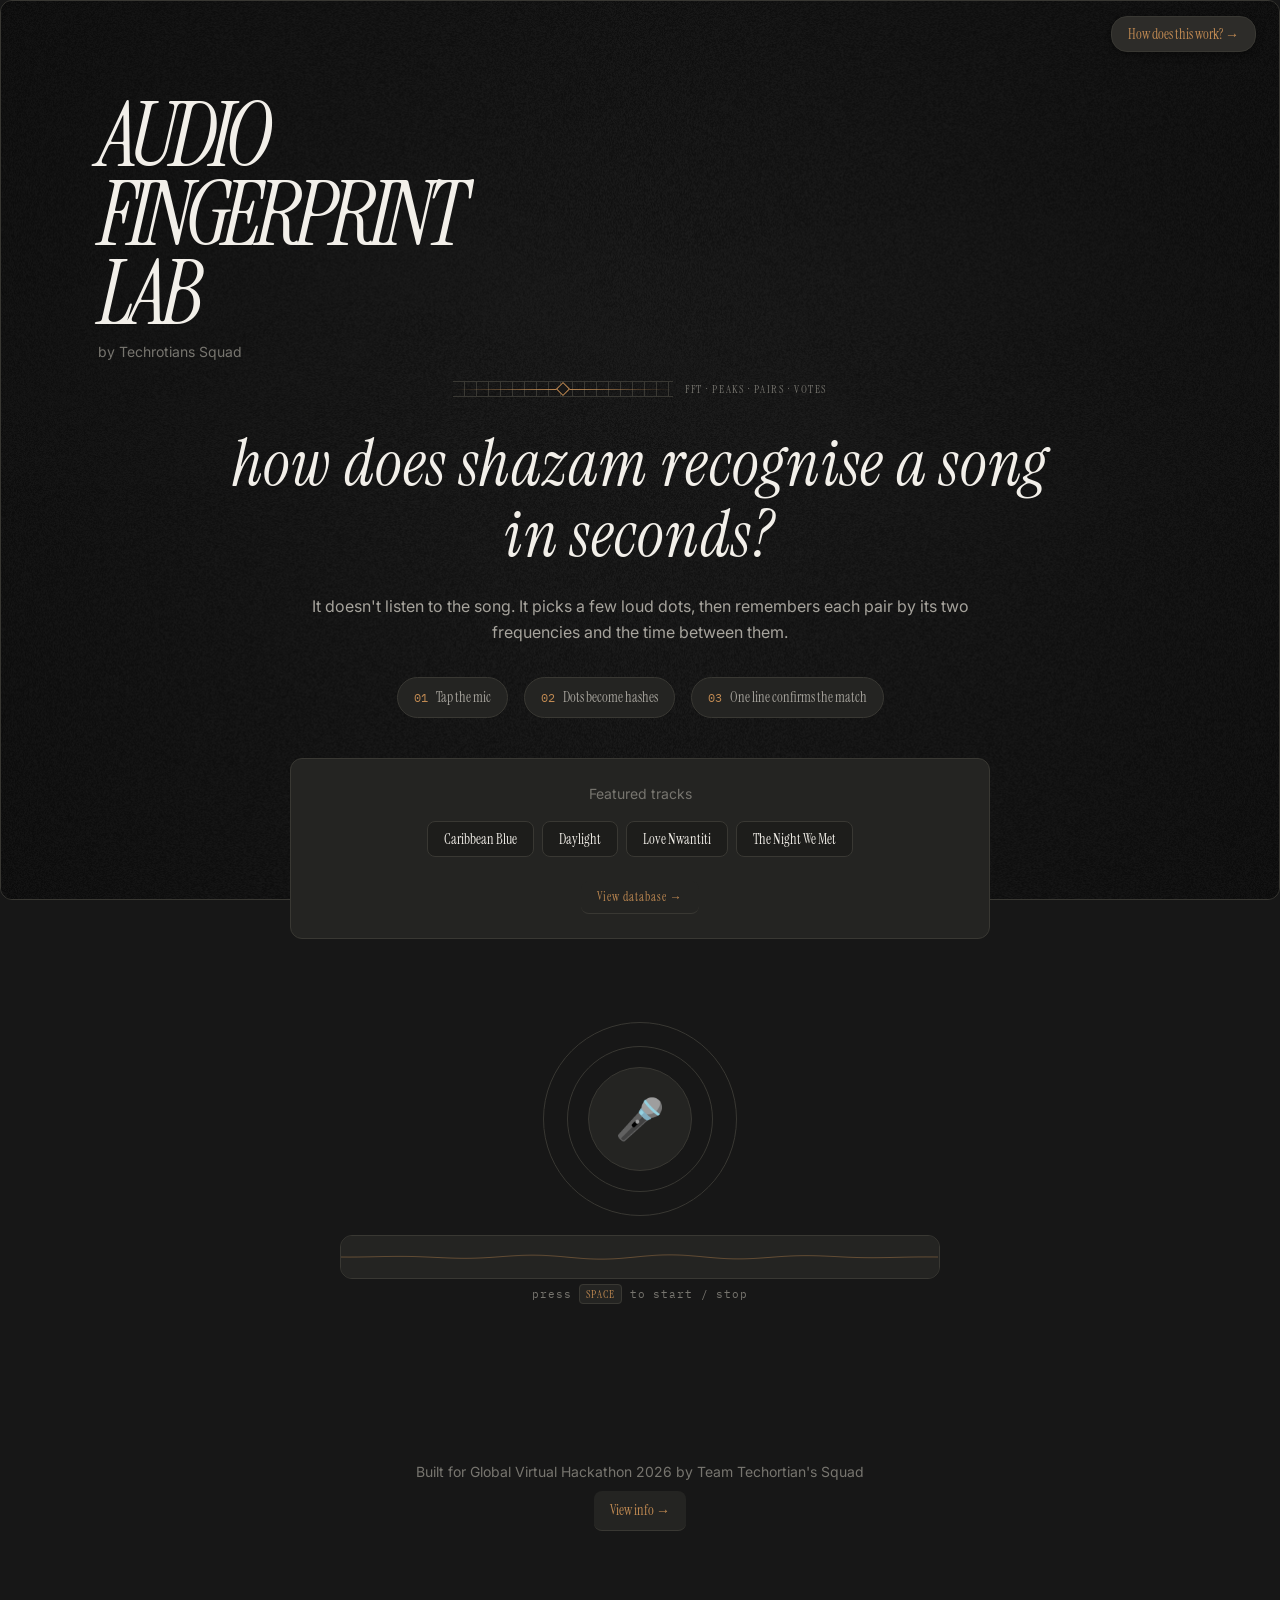
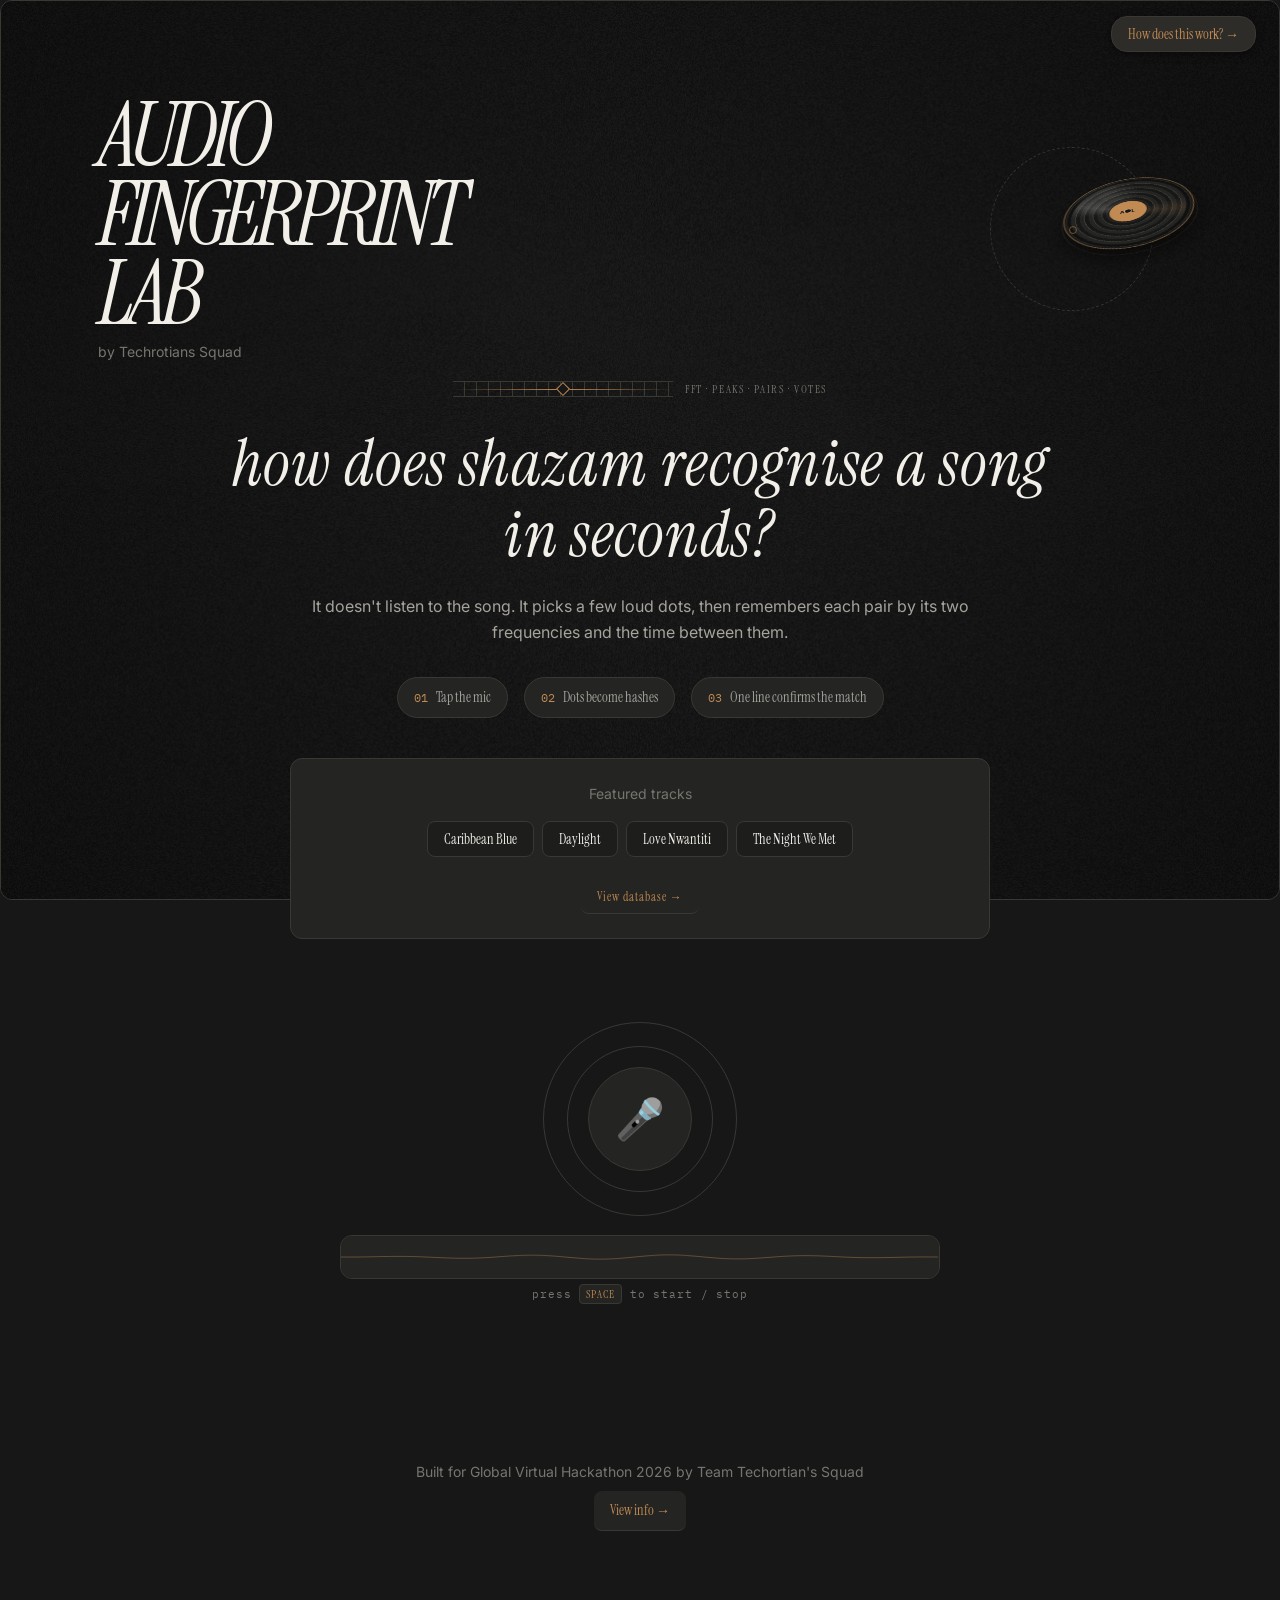
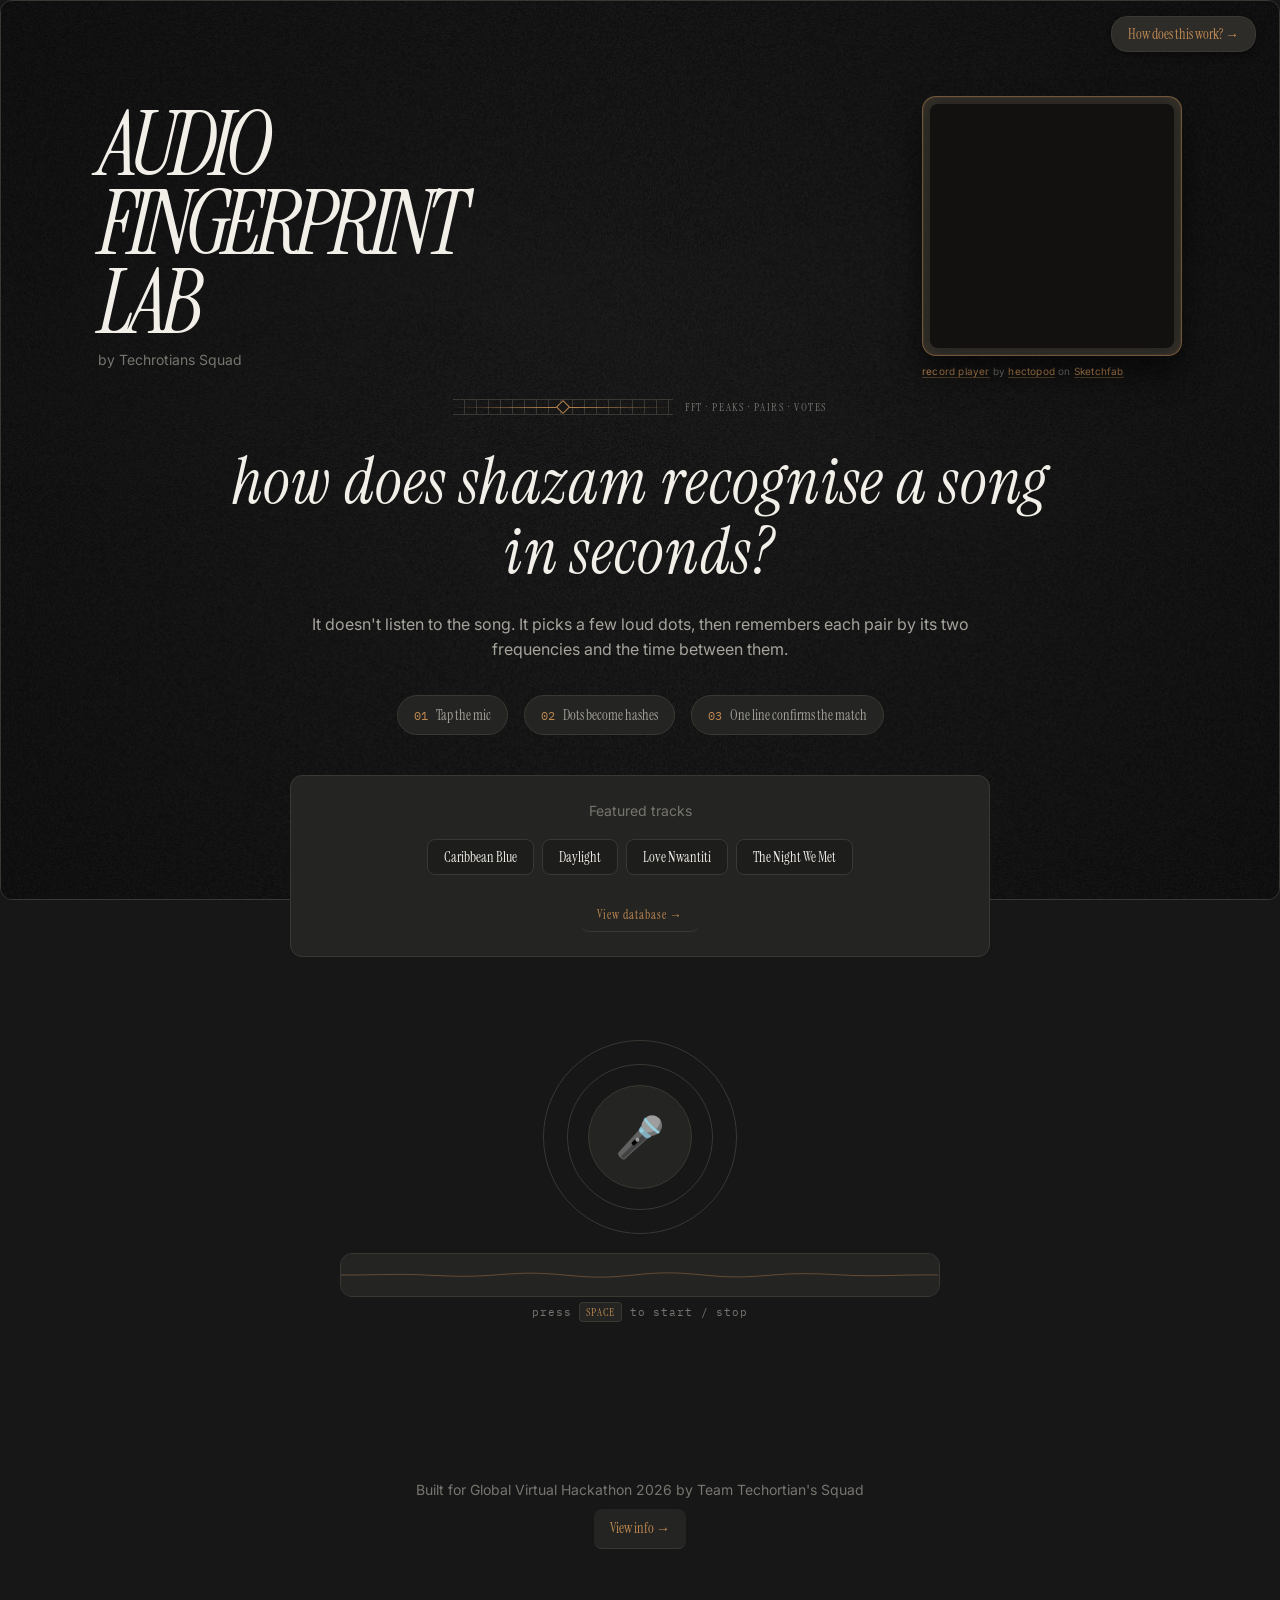
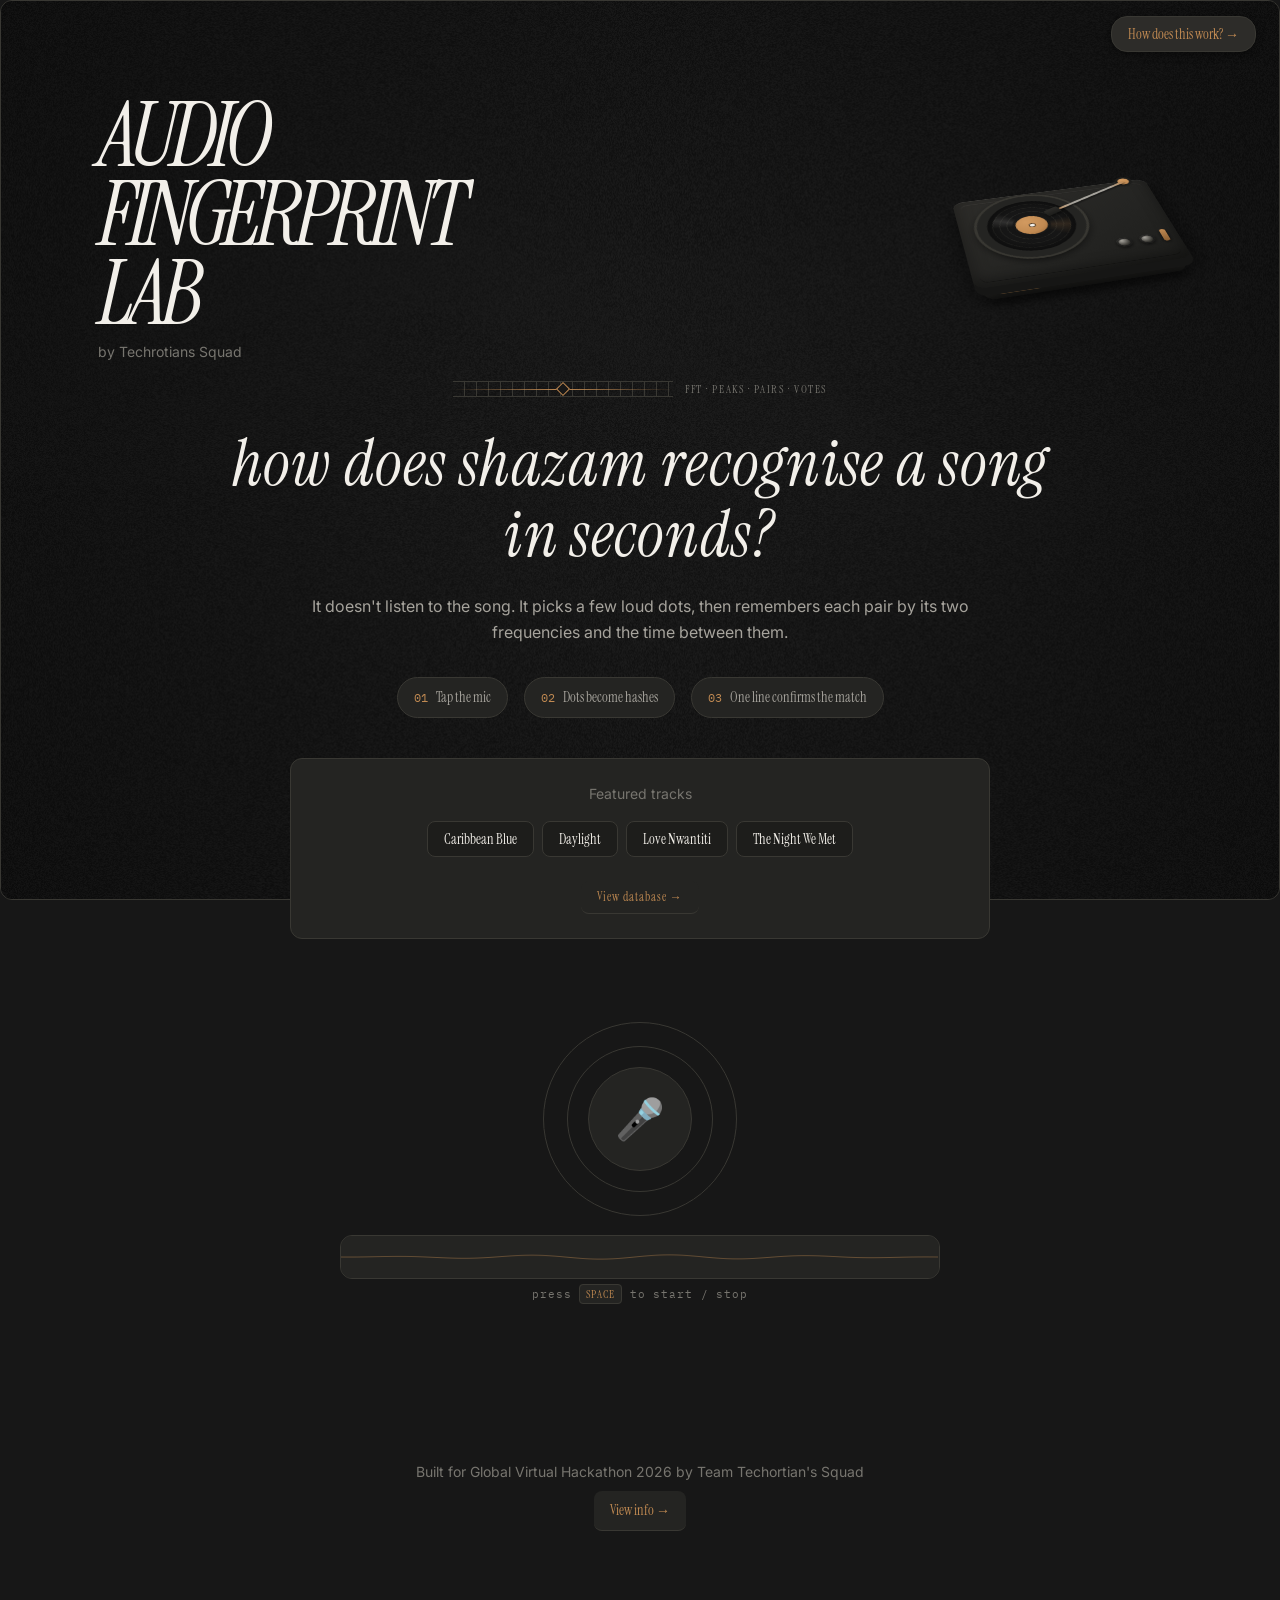
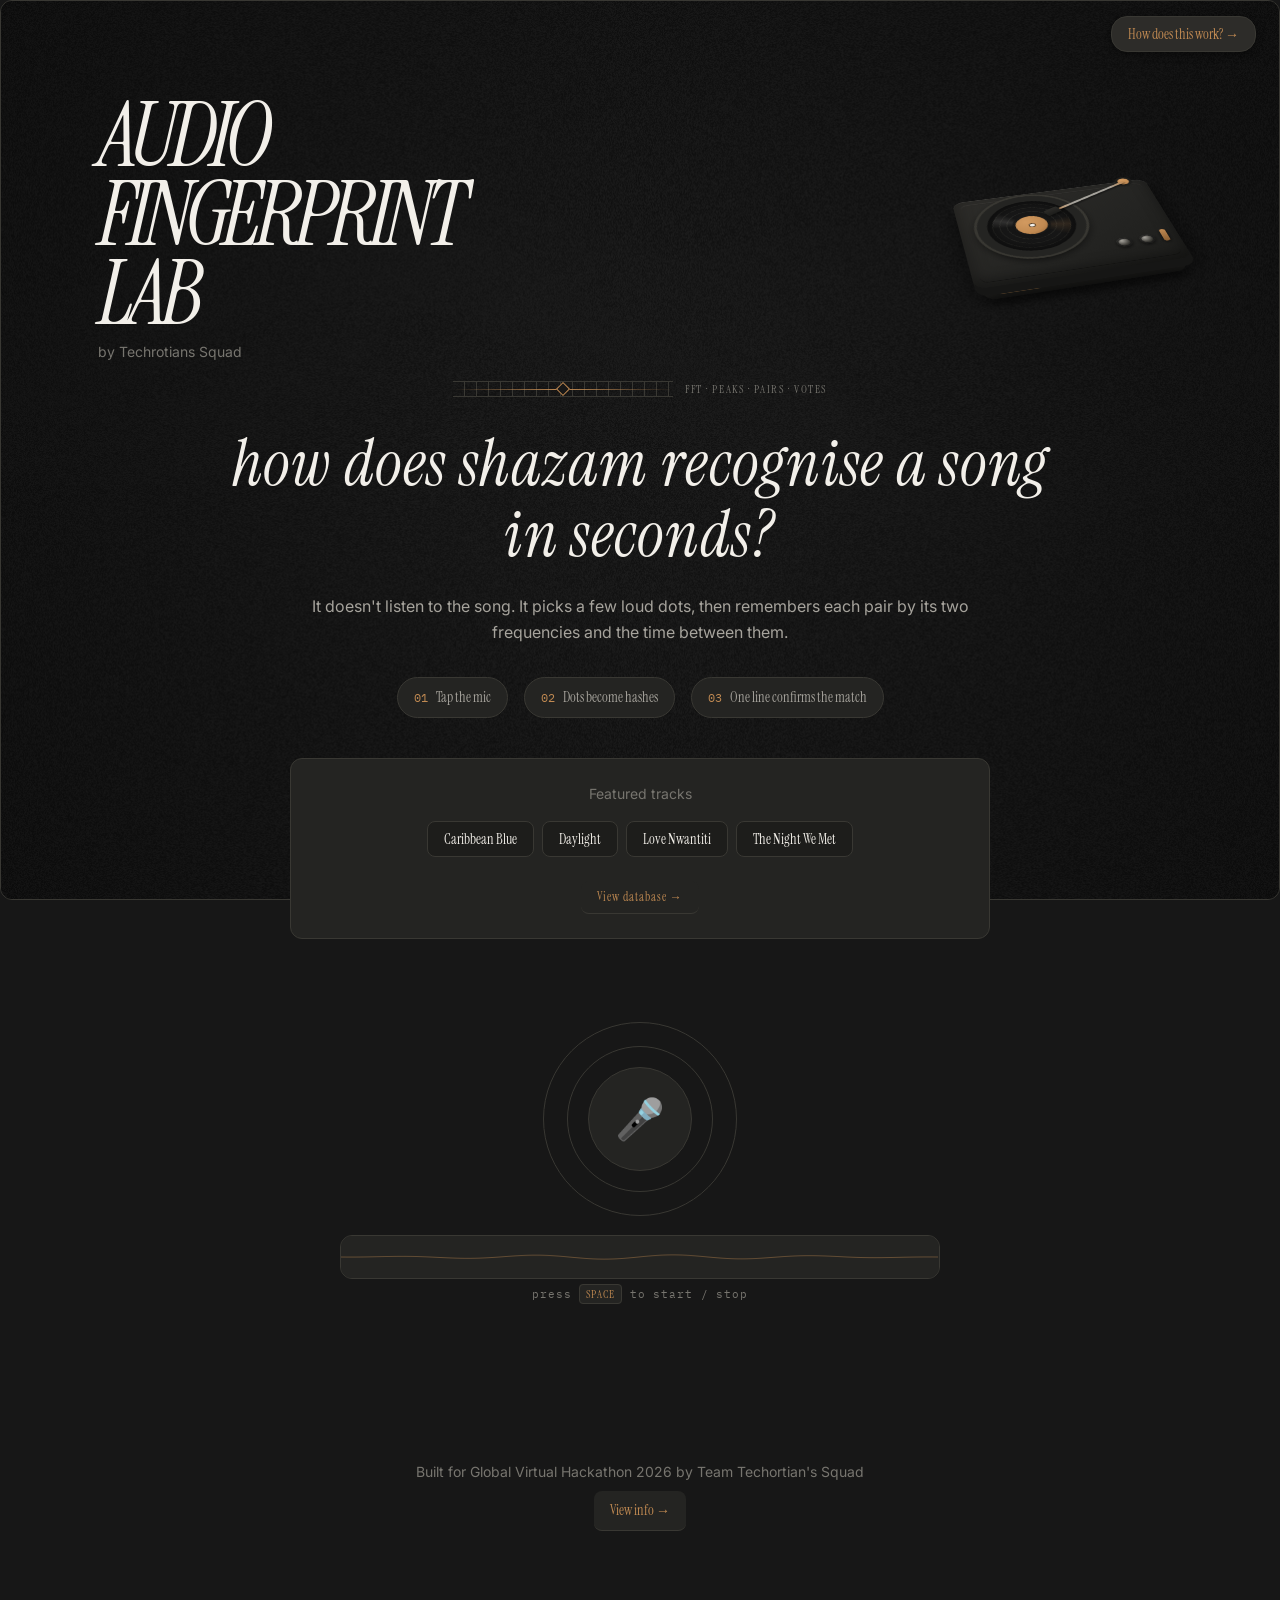
